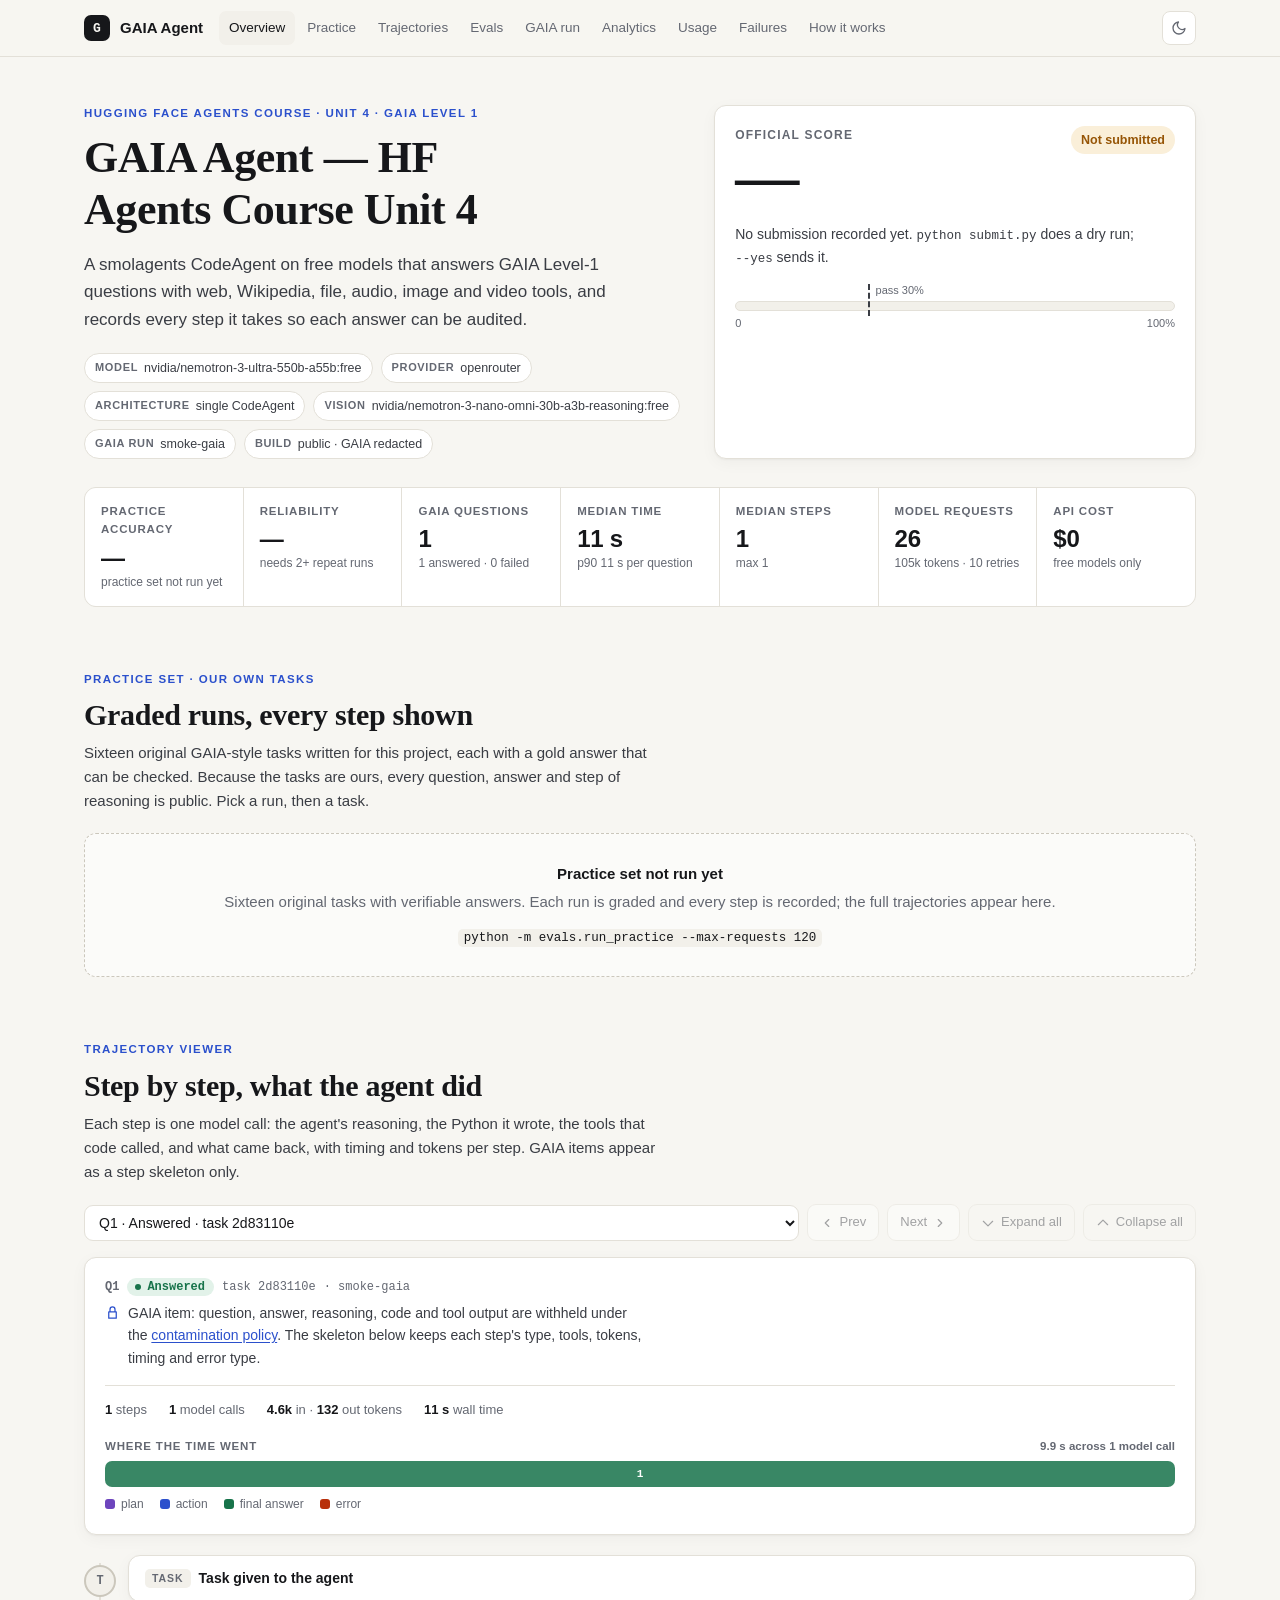
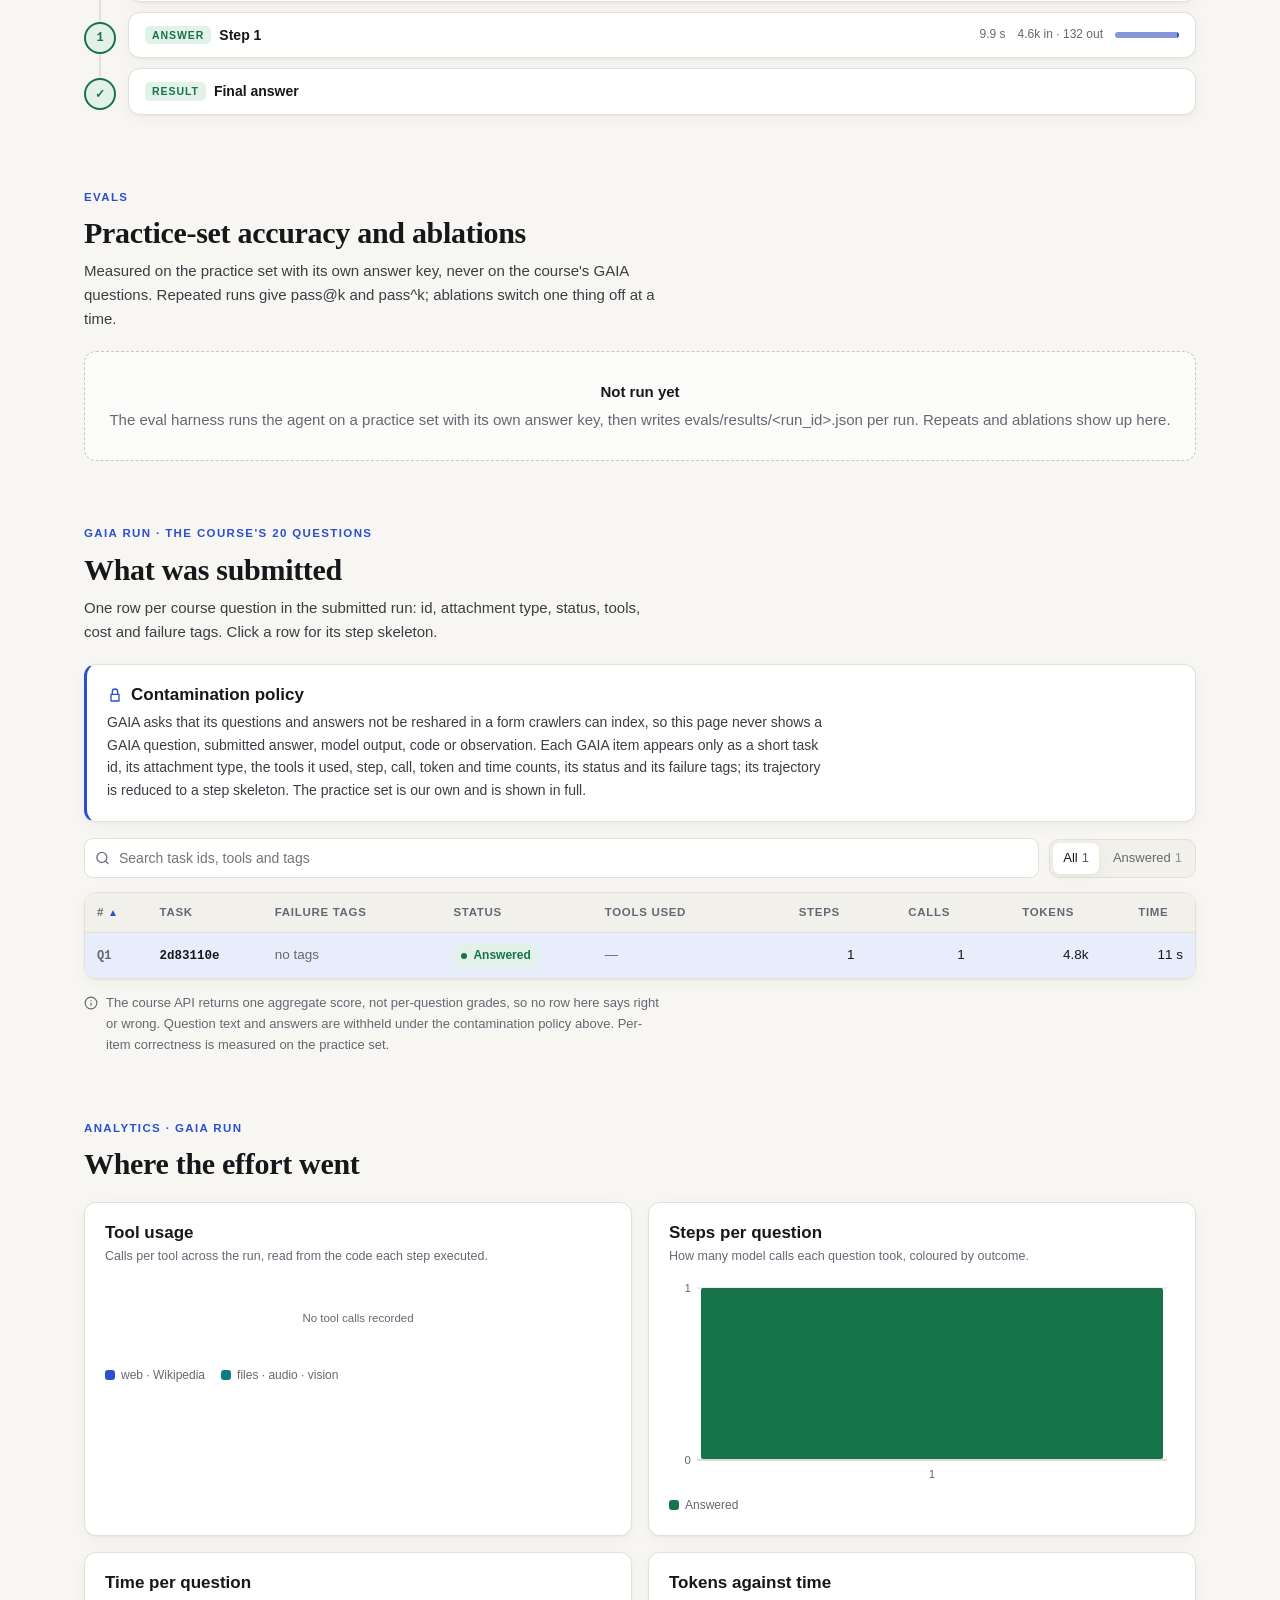
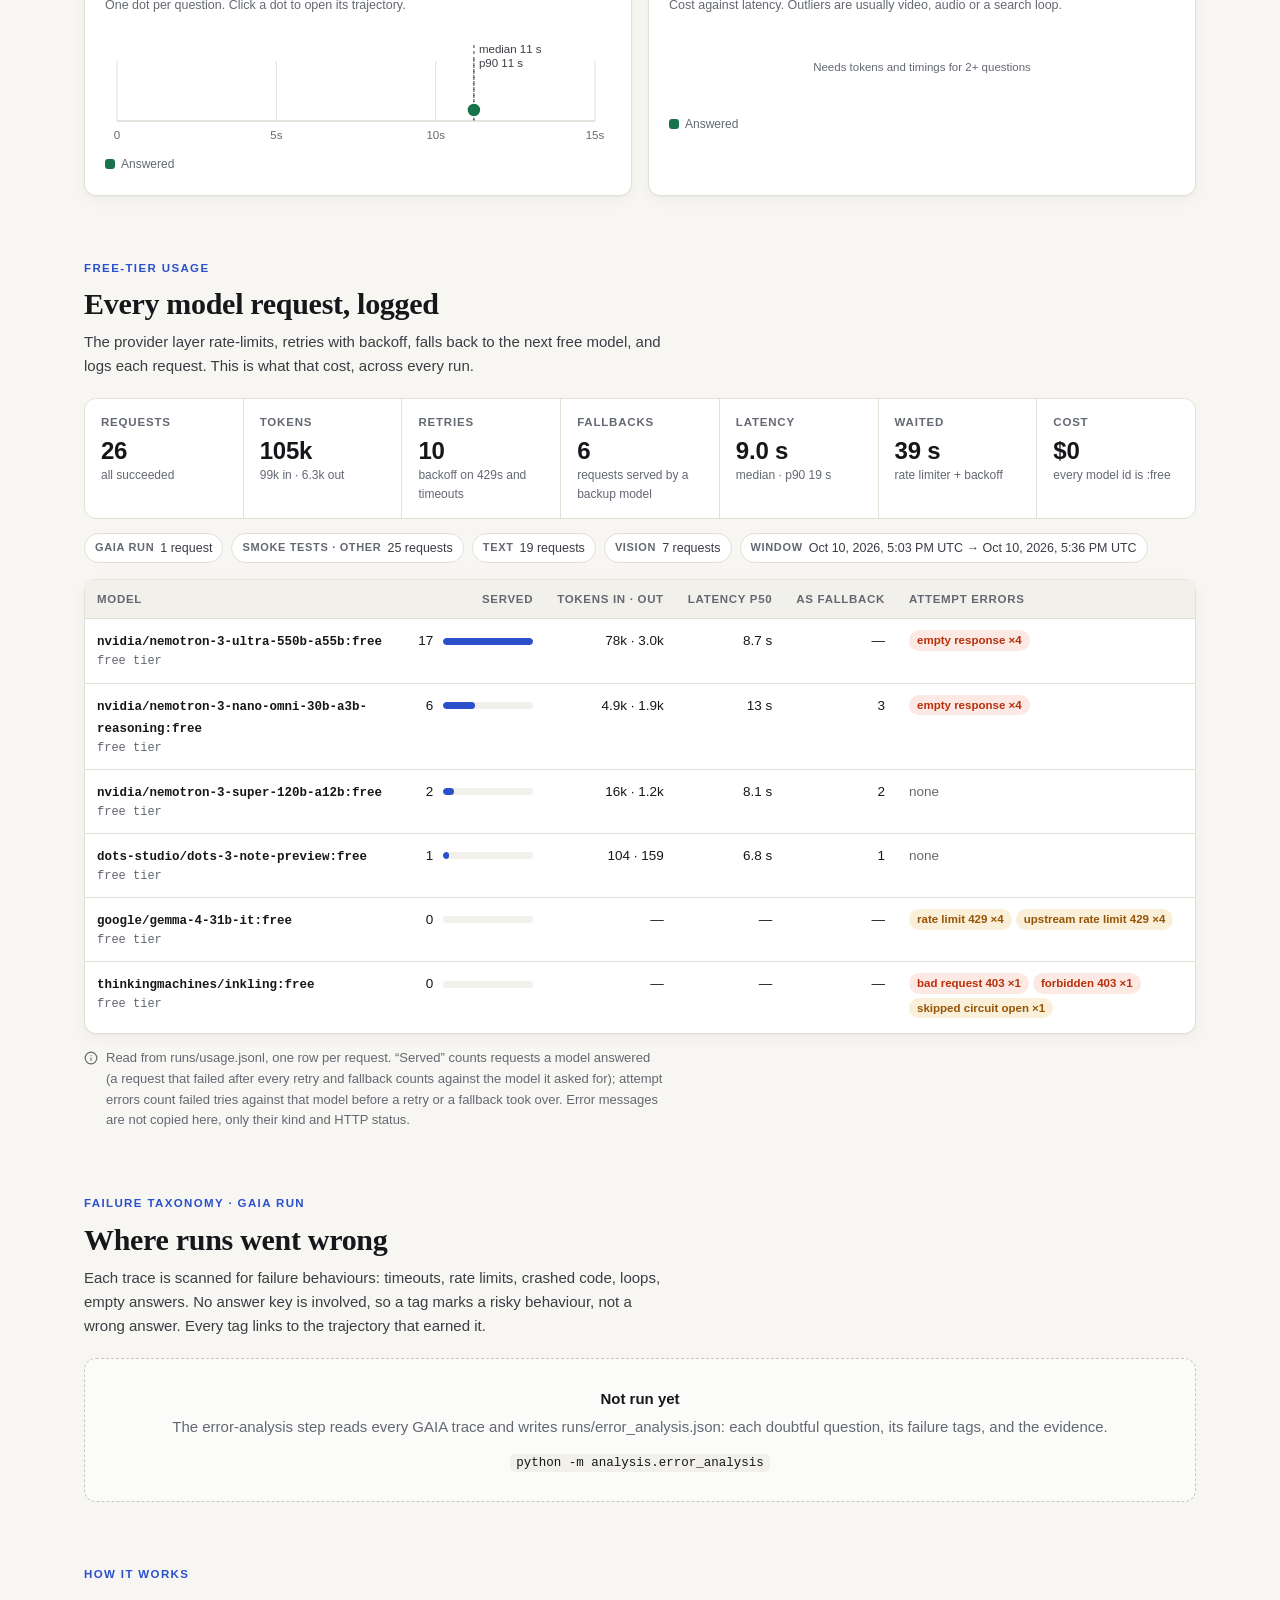
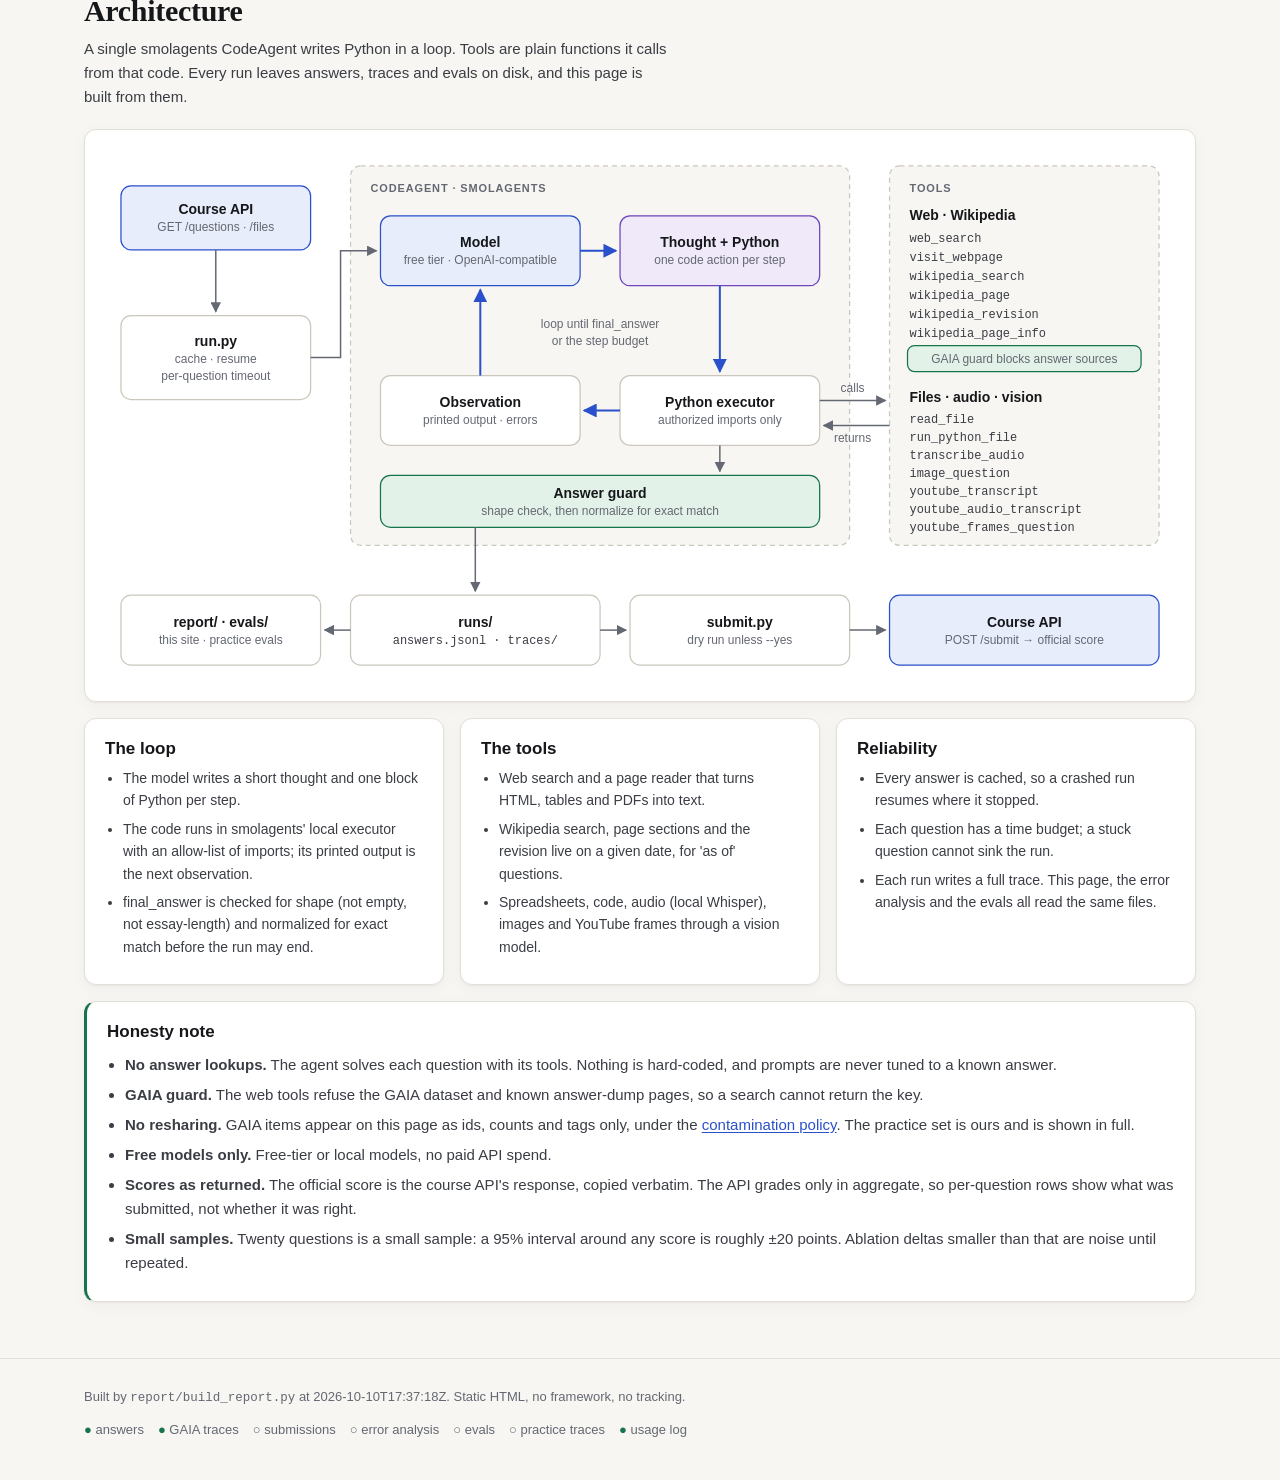
==== docs/index.html @ 0728da51 "GAIA agent for HF Agents Course Unit 4: smolagents CodeAgent, web/media tools, tracing, evals, provi" ====
<!doctype html>
<html lang="en">
<head>
<meta charset="utf-8">
<meta name="viewport" content="width=device-width, initial-scale=1">
<title>GAIA Agent — HF Agents Course Unit 4</title>
<meta name="description" content="A smolagents CodeAgent on free models that answers GAIA Level-1 questions with web, Wikipedia, file, audio, image and video tools, and records every step it takes so each answer can be audited.">
<meta property="og:title" content="GAIA Agent — HF Agents Course Unit 4">
<meta property="og:description" content="A smolagents CodeAgent on free models that answers GAIA Level-1 questions with web, Wikipedia, file, audio, image and video tools, and records every step it takes so each answer can be audited.">
<meta name="color-scheme" content="light dark">
<meta name="theme-color" content="#f7f6f2" media="(prefers-color-scheme: light)">
<meta name="theme-color" content="#0d0f12" media="(prefers-color-scheme: dark)">
<link rel="icon" href="data:image/svg+xml,%3Csvg xmlns='http://www.w3.org/2000/svg' viewBox='0 0 32 32'%3E%3Crect width='32' height='32' rx='8' fill='%2316171a'/%3E%3Ctext x='16' y='21.5' text-anchor='middle' font-family='monospace' font-weight='700' font-size='15' fill='%23f7f6f2'%3EG%3C/text%3E%3C/svg%3E">
<link rel="stylesheet" href="assets/style.css?v=1d299b7ada">
<script>
  /* Apply a remembered theme before first paint. Storage can be unavailable; that is fine. */
  try { var t = localStorage.getItem("gaia-theme"); if (t === "light" || t === "dark") document.documentElement.setAttribute("data-theme", t); } catch (e) {}
  if ("scrollRestoration" in history) history.scrollRestoration = "manual";
</script>
</head>
<body class="">
<a class="skip" href="#main">Skip to content</a>
<div class="fixture-banner" id="fixture-banner" hidden>
  <strong>FIXTURE DATA</strong> · an invented sample run used to develop this page. These are not results.
</div>
<div class="fixture-banner private-banner" id="private-banner" hidden>
  <strong>PRIVATE BUILD</strong> · contains GAIA question text and answers. For local use only; do not publish.
</div>

<header class="site-header">
  <div class="wrap">
    <a class="brand" href="#overview" aria-label="GAIA Agent — HF Agents Course Unit 4, top of page"><span class="brand-mark" aria-hidden="true">G</span><span class="brand-text">GAIA Agent</span></a>
    <nav class="nav" aria-label="Sections">
      <a href="#overview">Overview</a>
      <a href="#practice">Practice</a>
      <a href="#trajectory">Trajectories</a>
      <a href="#evals">Evals</a>
      <a href="#questions">GAIA run</a>
      <a href="#analytics">Analytics</a>
      <a href="#usage">Usage</a>
      <a href="#failures">Failures</a>
      <a href="#how">How it works</a>
    </nav>
    <button class="theme-btn" id="theme-btn" type="button" aria-label="Toggle colour theme" title="Toggle colour theme">
      <svg width="16" height="16" viewBox="0 0 24 24" fill="none" stroke="currentColor" stroke-width="2" aria-hidden="true"><path d="M21 12.8A9 9 0 1 1 11.2 3a7 7 0 0 0 9.8 9.8z"/></svg>
    </button>
  </div>
</header>

<main id="main">
  <section class="hero wrap" id="overview" aria-labelledby="h-overview">
    <div class="hero-grid">
      <div>
        <span class="eyebrow">Hugging Face Agents Course · Unit 4 · GAIA Level 1</span>
        <h1 id="h-overview">GAIA Agent — HF Agents Course Unit 4</h1>
        <p class="pitch">A smolagents CodeAgent on free models that answers GAIA Level-1 questions with web, Wikipedia, file, audio, image and video tools, and records every step it takes so each answer can be audited.</p>
        <div class="chips" id="meta-chips"></div>
      </div>
      <div class="card pad score" id="scorecard" aria-live="polite"></div>
    </div>
    <div class="kpis" id="kpis"></div>
  </section>

  <section class="block wrap" id="practice" aria-labelledby="h-practice">
    <div class="section-head">
      <div>
        <span class="eyebrow">Practice set · our own tasks</span>
        <h2 id="h-practice">Graded runs, every step shown</h2>
        <p class="lede">Sixteen original GAIA-style tasks written for this project, each with a gold answer that can be checked. Because the tasks are ours, every question, answer and step of reasoning is public. Pick a run, then a task.</p>
      </div>
    </div>
    <div id="practice-body"></div>
  </section>

  <section class="block wrap" id="trajectory" aria-labelledby="h-trajectory">
    <div class="section-head">
      <div>
        <span class="eyebrow">Trajectory viewer</span>
        <h2 id="h-trajectory">Step by step, what the agent did</h2>
        <p class="lede">Each step is one model call: the agent's reasoning, the Python it wrote, the tools that code called, and what came back, with timing and tokens per step. GAIA items appear as a step skeleton only.</p>
      </div>
    </div>
    <div id="viewer"></div>
  </section>

  <section class="block wrap" id="evals" aria-labelledby="h-evals">
    <div class="section-head">
      <div>
        <span class="eyebrow">Evals</span>
        <h2 id="h-evals">Practice-set accuracy and ablations</h2>
        <p class="lede">Measured on the practice set with its own answer key, never on the course's GAIA questions. Repeated runs give pass@k and pass^k; ablations switch one thing off at a time.</p>
      </div>
    </div>
    <div id="evals-body"></div>
  </section>

  <section class="block wrap" id="questions" aria-labelledby="h-questions">
    <div class="section-head">
      <div>
        <span class="eyebrow">GAIA run · the course's 20 questions</span>
        <h2 id="h-questions">What was submitted</h2>
        <p class="lede" id="questions-lede">One row per course question in the submitted run.</p>
      </div>
    </div>
    <div class="card pad policy" id="policy"></div>
    <div id="scoreboard"></div>
  </section>

  <section class="block wrap" id="analytics" aria-labelledby="h-analytics">
    <div class="section-head">
      <div>
        <span class="eyebrow">Analytics · GAIA run</span>
        <h2 id="h-analytics">Where the effort went</h2>
      </div>
    </div>
    <div id="charts"></div>
  </section>

  <section class="block wrap" id="usage" aria-labelledby="h-usage">
    <div class="section-head">
      <div>
        <span class="eyebrow">Free-tier usage</span>
        <h2 id="h-usage">Every model request, logged</h2>
        <p class="lede">The provider layer rate-limits, retries with backoff, falls back to the next free model, and logs each request. This is what that cost, across every run.</p>
      </div>
    </div>
    <div id="usage-body"></div>
  </section>

  <section class="block wrap" id="failures" aria-labelledby="h-failures">
    <div class="section-head">
      <div>
        <span class="eyebrow">Failure taxonomy · GAIA run</span>
        <h2 id="h-failures">Where runs went wrong</h2>
        <p class="lede">Each trace is scanned for failure behaviours: timeouts, rate limits, crashed code, loops, empty answers. No answer key is involved, so a tag marks a risky behaviour, not a wrong answer. Every tag links to the trajectory that earned it.</p>
      </div>
    </div>
    <div id="taxonomy"></div>
  </section>

  <section class="block wrap" id="how" aria-labelledby="h-how">
    <div class="section-head">
      <div>
        <span class="eyebrow">How it works</span>
        <h2 id="h-how">Architecture</h2>
        <p class="lede">A single smolagents CodeAgent writes Python in a loop. Tools are plain functions it calls from that code. Every run leaves answers, traces and evals on disk, and this page is built from them.</p>
      </div>
    </div>
    <div class="card diagram" id="diagram"></div>
    <div class="pillars" id="pillars"></div>
    <div class="card pad honesty" id="honesty">
      <h3>Honesty note</h3>
      <ul>
        <li><b>No answer lookups.</b> The agent solves each question with its tools. Nothing is hard-coded, and prompts are never tuned to a known answer.</li>
        <li><b>GAIA guard.</b> The web tools refuse the GAIA dataset and known answer-dump pages, so a search cannot return the key.</li>
        <li><b>No resharing.</b> GAIA items appear on this page as ids, counts and tags only, under the <a href="#policy">contamination policy</a>. The practice set is ours and is shown in full.</li>
        <li><b>Free models only.</b> Free-tier or local models, no paid API spend.</li>
        <li><b>Scores as returned.</b> The official score is the course API's response, copied verbatim. The API grades only in aggregate, so per-question rows show what was submitted, not whether it was right.</li>
        <li><b>Small samples.</b> Twenty questions is a small sample: a 95% interval around any score is roughly ±20 points. Ablation deltas smaller than that are noise until repeated.</li>
      </ul>
    </div>
  </section>
</main>

<footer>
  <div class="wrap">
    <div>Built by <code>report/build_report.py</code> at <span class="num">2026-10-10T17:37:18Z</span>. Static HTML, no framework, no tracking.</div>
    <div class="srcs" id="sources"></div>
  </div>
</footer>

<div class="tip" id="tip" role="tooltip"></div>
<script type="application/json" id="report-data">{"meta":{"project":"GAIA Agent — HF Agents Course Unit 4","pitch":"A smolagents CodeAgent on free models that answers GAIA Level-1 questions with web, Wikipedia, file, audio, image and video tools, and records every step it takes so each answer can be audited.","generated_at":"2026-10-10T17:37:18Z","fixture":false,"public":true,"policy":"GAIA asks that its questions and answers not be reshared in a form crawlers can index, so this page never shows a GAIA question, submitted answer, model output, code or observation. Each GAIA item appears only as a short task id, its attachment type, the tools it used, step, call, token and time counts, its status and its failure tags; its trajectory is reduced to a step skeleton. The practice set is our own and is shown in full.","run_id":"smoke-gaia","model":"nvidia/nemotron-3-ultra-550b-a55b:free","provider":"openrouter","arch":"single","vision_model":"nvidia/nemotron-3-nano-omni-30b-a3b-reasoning:free","verify":null,"known_tools":["web_search","visit_webpage","wikipedia_search","wikipedia_page","wikipedia_revision","wikipedia_page_info","read_file","run_python_file","transcribe_audio","image_question","youtube_transcript","youtube_audio_transcript","youtube_frames_question"],"sources":{"answers":true,"traces":true,"submissions":false,"error_analysis":false,"evals":false,"practice_traces":false,"usage":true}},"submission":{"latest":null,"history":[],"pass_mark":30.0},"questions":[{"n":1,"task_id":"2d83110e","attachment":null,"status":"answered","error_type":null,"steps":1,"model_calls":1,"seconds":11.2,"input_tokens":4639,"output_tokens":132,"tokens":4771,"tools":{},"tags":[],"has_trace":true,"run_id":"smoke-gaia"}],"traces":{"2d83110e":{"task_id":"2d83110e","redacted":true,"run_id":"smoke-gaia","model":"nvidia/nemotron-3-ultra-550b-a55b:free","provider":"openrouter","arch":"single","started_at":"2026-10-10T17:34:20+00:00","seconds":11.2,"attachment":null,"error_type":null,"agents":["agent"],"steps":[{"index":0,"step_number":null,"type":"task","agent":"agent","is_final_answer":false,"tools":[],"error":false,"error_type":null,"images":null,"input_tokens":0,"output_tokens":0,"tokens_known":false,"duration_s":null,"sub_agents":[]},{"index":1,"step_number":1,"type":"action","agent":"agent","is_final_answer":true,"tools":[],"error":false,"error_type":null,"images":null,"input_tokens":4639,"output_tokens":132,"tokens_known":true,"duration_s":9.865,"sub_agents":[]},{"index":2,"step_number":null,"type":"final","agent":"agent","is_final_answer":false,"tools":[],"error":false,"error_type":null,"images":null,"input_tokens":0,"output_tokens":0,"tokens_known":false,"duration_s":null,"sub_agents":[]}],"totals":{"steps":1,"planning_steps":0,"input_tokens":4639,"output_tokens":132,"model_calls":1,"tool_calls_by_name":{},"step_errors":0,"sub_agent_calls":0,"token_usage_complete":true}}},"analytics":{"tool_usage":[],"status":{"answered":1,"error":0,"timeout":0,"empty":0},"seconds":{"median":11.2,"p90":11.2,"total":11.2},"steps":{"median":1.0,"max":1},"tokens":{"total":4771,"median":4771.0},"tool_calls_total":0},"errors":null,"evals":null,"practice":null,"usage":{"totals":{"requests":26,"ok":26,"failed":0,"input_tokens":98566,"output_tokens":6321,"retries":10,"fallback_served":6,"waited_s":39.1,"latency_median":9.0055,"latency_p90":19.073},"models":[{"requests":17,"ok":17,"failed":0,"input_tokens":77526,"output_tokens":3031,"retries":0,"fallback_served":0,"waited_s":0.1,"latency_median":8.7,"latency_p90":21.268,"model":"nvidia/nemotron-3-ultra-550b-a55b:free","free":true,"attempt_errors":{"empty_response":4}},{"requests":6,"ok":6,"failed":0,"input_tokens":4929,"output_tokens":1895,"retries":7,"fallback_served":3,"waited_s":31.6,"latency_median":13.4465,"latency_p90":17.8875,"model":"nvidia/nemotron-3-nano-omni-30b-a3b-reasoning:free","free":true,"attempt_errors":{"empty_response":4}},{"requests":2,"ok":2,"failed":0,"input_tokens":16007,"output_tokens":1236,"retries":2,"fallback_served":2,"waited_s":4.7,"latency_median":8.124,"latency_p90":9.3672,"model":"nvidia/nemotron-3-super-120b-a12b:free","free":true,"attempt_errors":{}},{"requests":1,"ok":1,"failed":0,"input_tokens":104,"output_tokens":159,"retries":1,"fallback_served":1,"waited_s":2.8,"latency_median":6.834,"latency_p90":6.834,"model":"dots-studio/dots-3-note-preview:free","free":true,"attempt_errors":{}},{"requests":0,"ok":0,"failed":0,"input_tokens":0,"output_tokens":0,"retries":0,"fallback_served":0,"waited_s":0.0,"latency_median":null,"latency_p90":null,"model":"google/gemma-4-31b-it:free","free":true,"attempt_errors":{"rate_limit 429":4,"upstream_rate_limit 429":4}},{"requests":0,"ok":0,"failed":0,"input_tokens":0,"output_tokens":0,"retries":0,"fallback_served":0,"waited_s":0.0,"latency_median":null,"latency_p90":null,"model":"thinkingmachines/inkling:free","free":true,"attempt_errors":{"bad_request 403":1,"forbidden 403":1,"skipped_circuit_open":1}}],"scopes":{"other":{"requests":25,"ok":25,"failed":0,"input_tokens":93927,"output_tokens":6189,"retries":10,"fallback_served":6,"waited_s":39.1,"latency_median":8.955,"latency_p90":19.2768},"gaia":{"requests":1,"ok":1,"failed":0,"input_tokens":4639,"output_tokens":132,"retries":0,"fallback_served":0,"waited_s":0.0,"latency_median":9.862,"latency_p90":9.862}},"kinds":{"text":19,"vision":7},"days":{"2026-10-10":26},"first":"2026-10-10T17:03:17+00:00","last":"2026-10-10T17:36:28+00:00","all_free":true,"non_free_models":[]}}</script>
<script src="assets/app.js?v=c86dbfdec6" defer></script>
</body>
</html>
---- docs/assets/style.css ----
/* GAIA Agent results site. Vanilla CSS, no framework. Tokens first, then layout, then components. */

:root {
  color-scheme: light;
  --bg: #f7f6f2;
  --surface: #ffffff;
  --surface-2: #f2f0ea;
  --code-bg: #f5f4ef;
  --ink: #16171a;
  --ink-2: #3a3d44;
  --muted: #646872;
  --line: #e3e0d8;
  --line-strong: #cbc7bc;
  --accent: #2b50cc;
  --accent-ink: #ffffff;
  --accent-soft: #e8edfc;
  --ok: #17734a;
  --ok-soft: #e2f2e9;
  --err: #b8300b;
  --err-soft: #fce9e3;
  --warn: #965506;
  --warn-soft: #faefd9;
  --plan: #6d45bd;
  --plan-soft: #efe9fa;
  --media: #0f7c86;
  --media-soft: #e0f2f3;
  --tok-kw: #6d45bd;
  --tok-str: #17734a;
  --tok-num: #965506;
  --tok-com: #7a7e86;
  --shadow: 0 1px 2px rgba(20, 20, 20, .04), 0 4px 16px rgba(20, 20, 20, .04);
  --radius: 12px;
  --radius-sm: 8px;
  --sans: -apple-system, BlinkMacSystemFont, "Segoe UI", "Helvetica Neue", Arial, sans-serif;
  --serif: "Iowan Old Style", Charter, "Bitstream Charter", "Palatino Linotype", Georgia, serif;
  --mono: ui-monospace, "SF Mono", SFMono-Regular, Menlo, Consolas, "Liberation Mono", monospace;
}

@media (prefers-color-scheme: dark) {
  :root:not([data-theme="light"]) {
    color-scheme: dark;
    --bg: #0d0f12;
    --surface: #14171c;
    --surface-2: #1a1e24;
    --code-bg: #101317;
    --ink: #e9ebee;
    --ink-2: #c4c8cf;
    --muted: #949ba6;
    --line: #252a32;
    --line-strong: #353c47;
    --accent: #8aa6ff;
    --accent-ink: #0d0f12;
    --accent-soft: #1b2440;
    --ok: #5fcf98;
    --ok-soft: #11281d;
    --err: #ff8a6b;
    --err-soft: #361a12;
    --warn: #f2b860;
    --warn-soft: #30240f;
    --plan: #bba3ff;
    --plan-soft: #241c3a;
    --media: #5cc9d2;
    --media-soft: #0f2a2d;
    --tok-kw: #c5a8ff;
    --tok-str: #7fdcae;
    --tok-num: #f2b860;
    --tok-com: #7d8490;
    --shadow: 0 1px 2px rgba(0, 0, 0, .3), 0 6px 20px rgba(0, 0, 0, .25);
  }
}

:root[data-theme="dark"] {
  color-scheme: dark;
  --bg: #0d0f12;
  --surface: #14171c;
  --surface-2: #1a1e24;
  --code-bg: #101317;
  --ink: #e9ebee;
  --ink-2: #c4c8cf;
  --muted: #949ba6;
  --line: #252a32;
  --line-strong: #353c47;
  --accent: #8aa6ff;
  --accent-ink: #0d0f12;
  --accent-soft: #1b2440;
  --ok: #5fcf98;
  --ok-soft: #11281d;
  --err: #ff8a6b;
  --err-soft: #361a12;
  --warn: #f2b860;
  --warn-soft: #30240f;
  --plan: #bba3ff;
  --plan-soft: #241c3a;
  --media: #5cc9d2;
  --media-soft: #0f2a2d;
  --tok-kw: #c5a8ff;
  --tok-str: #7fdcae;
  --tok-num: #f2b860;
  --tok-com: #7d8490;
  --shadow: 0 1px 2px rgba(0, 0, 0, .3), 0 6px 20px rgba(0, 0, 0, .25);
}

/* ------------------------------------------------------------------ base */

*, *::before, *::after { box-sizing: border-box; }
html { -webkit-text-size-adjust: 100%; scroll-behavior: smooth; scroll-padding-top: 72px; }
@media (prefers-reduced-motion: reduce) { html { scroll-behavior: auto; } * { transition: none !important; animation: none !important; } }
body {
  margin: 0;
  background: var(--bg);
  color: var(--ink);
  font: 15px/1.6 var(--sans);
  font-feature-settings: "kern", "liga";
  overflow-x: hidden;
}
h1, h2, h3 { font-family: var(--serif); font-weight: 600; letter-spacing: -.01em; line-height: 1.2; margin: 0; }
h1 { font-size: clamp(28px, 4.4vw, 44px); }
h2 { font-size: clamp(22px, 3vw, 30px); }
h3 { font-size: 17px; font-family: var(--sans); font-weight: 650; letter-spacing: 0; }
p { margin: 0; }
a { color: var(--accent); text-underline-offset: 2px; }
code, pre, .mono { font-family: var(--mono); font-size: 12.5px; }
button { font: inherit; color: inherit; }
:focus-visible { outline: 2px solid var(--accent); outline-offset: 2px; border-radius: 4px; }
.num { font-variant-numeric: tabular-nums; }
.muted { color: var(--muted); }
.sr-only { position: absolute; width: 1px; height: 1px; overflow: hidden; clip: rect(0 0 0 0); white-space: nowrap; }
.skip { position: absolute; left: -999px; top: 8px; background: var(--surface); padding: 8px 12px; border-radius: 8px; z-index: 50; }
.skip:focus { left: 8px; }

.wrap { max-width: 1160px; margin: 0 auto; padding: 0 24px; }
@media (max-width: 640px) { .wrap { padding: 0 16px; } }

/* ------------------------------------------------------------------ fixture banner + header */

.fixture-banner {
  background: repeating-linear-gradient(-45deg, var(--warn-soft) 0 12px, var(--surface) 12px 24px);
  border-bottom: 1px solid var(--warn);
  color: var(--ink);
  font-size: 13px;
  text-align: center;
  padding: 8px 16px;
}
.fixture-banner strong { color: var(--warn); letter-spacing: .04em; }

.site-header {
  position: sticky; top: 0; z-index: 20;
  background: color-mix(in srgb, var(--bg) 86%, transparent);
  backdrop-filter: saturate(1.4) blur(10px);
  -webkit-backdrop-filter: saturate(1.4) blur(10px);
  border-bottom: 1px solid var(--line);
}
.site-header .wrap { display: flex; align-items: center; gap: 16px; height: 56px; }
.brand { display: flex; align-items: center; gap: 10px; text-decoration: none; color: var(--ink); font-weight: 650; white-space: nowrap; flex: none; }
.brand-mark { width: 26px; height: 26px; border-radius: 7px; background: var(--ink); color: var(--bg); display: grid; place-items: center; font: 700 13px/1 var(--mono); }
.nav { display: flex; gap: 2px; overflow-x: auto; scrollbar-width: none; flex: 1; min-width: 0; mask-image: linear-gradient(90deg, #000 85%, transparent); -webkit-mask-image: linear-gradient(90deg, #000 85%, transparent); }
.nav::-webkit-scrollbar { display: none; }
.nav a { color: var(--muted); text-decoration: none; padding: 6px 10px; border-radius: 7px; font-size: 13.5px; white-space: nowrap; }
.nav a:hover { color: var(--ink); background: var(--surface-2); }
.nav a.active { color: var(--ink); background: var(--surface-2); }
.theme-btn { flex: none; border: 1px solid var(--line); background: var(--surface); border-radius: 8px; width: 34px; height: 34px; display: grid; place-items: center; cursor: pointer; color: var(--muted); }
.theme-btn:hover { color: var(--ink); }
@media (max-width: 640px) { .brand-text { display: none; } }

/* ------------------------------------------------------------------ sections */

main { padding-bottom: 48px; }
section.block { padding-top: 56px; padding-bottom: 8px; }
.section-head { display: flex; flex-wrap: wrap; align-items: baseline; justify-content: space-between; gap: 8px 24px; margin-bottom: 20px; }
.eyebrow { font: 600 11.5px/1.45 var(--sans); letter-spacing: .12em; text-transform: uppercase; color: var(--accent); margin-bottom: 10px; display: block; }
.lede { color: var(--ink-2); max-width: 70ch; margin-top: 8px; }
.card { background: var(--surface); border: 1px solid var(--line); border-radius: var(--radius); box-shadow: var(--shadow); }
.pad { padding: 20px; }
@media (max-width: 640px) { .pad { padding: 16px; } section.block { padding-top: 40px; } }

.empty {
  border: 1px dashed var(--line-strong); border-radius: var(--radius); padding: 28px 24px; text-align: center; color: var(--muted);
  background: color-mix(in srgb, var(--surface) 55%, transparent);
}
.empty strong { display: block; color: var(--ink); font-size: 15px; margin-bottom: 4px; }
.empty code { background: var(--surface-2); padding: 2px 6px; border-radius: 5px; color: var(--ink); overflow-wrap: anywhere; }

.note { font-size: 13px; color: var(--muted); display: flex; gap: 8px; align-items: flex-start; margin-top: 14px; max-width: 80ch; }
.note svg { flex: none; margin-top: 3px; }

/* ------------------------------------------------------------------ hero */

.hero { padding-top: 48px; padding-bottom: 8px; }
.hero-grid { display: grid; grid-template-columns: minmax(0, 1.25fr) minmax(0, 1fr); gap: 28px; align-items: stretch; }
@media (max-width: 880px) { .hero-grid { grid-template-columns: 1fr; } }
.hero h1 { max-width: 18ch; }
.hero .pitch { font-size: 17px; color: var(--ink-2); margin-top: 14px; max-width: 58ch; }
.chips { display: flex; flex-wrap: wrap; gap: 8px; margin-top: 20px; }
.chip { display: inline-flex; align-items: center; gap: 6px; border: 1px solid var(--line); background: var(--surface); padding: 4px 10px; border-radius: 999px; font-size: 12.5px; color: var(--ink-2); max-width: 100%; }
.chip b { font-weight: 600; color: var(--muted); font-size: 11px; text-transform: uppercase; letter-spacing: .06em; }
.chip span { overflow-wrap: anywhere; }

.score { display: flex; flex-direction: column; gap: 14px; }
.score-top { display: flex; justify-content: space-between; align-items: flex-start; gap: 12px; }
.score-label { font-size: 12px; text-transform: uppercase; letter-spacing: .1em; color: var(--muted); font-weight: 600; }
.score-big { font: 600 64px/1 var(--serif); letter-spacing: -.03em; font-variant-numeric: tabular-nums; }
.score-big small { font-size: 28px; color: var(--muted); margin-left: 2px; }
.score-sub { color: var(--ink-2); font-size: 14px; }
.score-sub code { white-space: nowrap; }
.gauge { position: relative; height: 10px; border-radius: 99px; background: var(--surface-2); border: 1px solid var(--line); margin-top: 18px; }
.gauge-fill { position: absolute; inset: 0 auto 0 0; border-radius: 99px; background: var(--accent); }
.gauge-mark { position: absolute; top: -18px; bottom: -6px; width: 0; border-left: 2px dashed var(--ink-2); }
.gauge-mark span { position: absolute; top: -2px; left: 6px; font-size: 11px; color: var(--muted); white-space: nowrap; }
.gauge-scale { display: flex; justify-content: space-between; font-size: 11px; color: var(--muted); margin-top: 4px; }
.verdict { display: inline-flex; align-items: center; gap: 6px; font-size: 12.5px; font-weight: 600; padding: 4px 10px; border-radius: 999px; white-space: nowrap; }
.verdict.pass { background: var(--ok-soft); color: var(--ok); }
.verdict.fail { background: var(--warn-soft); color: var(--warn); }
.score-meta { display: grid; grid-template-columns: repeat(2, minmax(0, 1fr)); gap: 8px 16px; font-size: 13px; border-top: 1px solid var(--line); padding-top: 14px; }
.score-meta dt { color: var(--muted); font-size: 11.5px; text-transform: uppercase; letter-spacing: .06em; }
.score-meta dd { margin: 0; overflow-wrap: anywhere; }
.history { display: flex; gap: 6px; flex-wrap: wrap; align-items: center; font-size: 12.5px; color: var(--muted); }
.history .h-pt { font-variant-numeric: tabular-nums; color: var(--ink-2); }

.kpis { display: grid; grid-template-columns: repeat(auto-fit, minmax(132px, 1fr)); gap: 1px; background: var(--line); border: 1px solid var(--line); border-radius: var(--radius); overflow: hidden; margin-top: 28px; }
.kpi { background: var(--surface); padding: 14px 16px; }
.kpi .k { font-size: 11.5px; color: var(--muted); text-transform: uppercase; letter-spacing: .07em; font-weight: 600; }
.kpi .v { font: 600 24px/1.25 var(--sans); font-variant-numeric: tabular-nums; margin-top: 4px; letter-spacing: -.01em; }
.kpi .s { font-size: 12px; color: var(--muted); }

/* ------------------------------------------------------------------ status pills + tool chips */

.pill { display: inline-flex; align-items: center; gap: 6px; padding: 2px 9px 2px 8px; border-radius: 999px; font-size: 12px; font-weight: 600; white-space: nowrap; }
.pill::before { content: ""; width: 6px; height: 6px; border-radius: 50%; background: currentColor; }
.pill.answered { background: var(--ok-soft); color: var(--ok); }
.pill.error { background: var(--err-soft); color: var(--err); }
.pill.timeout { background: var(--warn-soft); color: var(--warn); }
.pill.empty { background: var(--surface-2); color: var(--muted); }

.tool { display: inline-block; font: 500 11.5px/1.5 var(--mono); padding: 1px 7px; border-radius: 6px; background: var(--accent-soft); color: var(--accent); white-space: nowrap; }
.tool.media { background: var(--media-soft); color: var(--media); }
.tool.other { background: var(--surface-2); color: var(--ink-2); }
.tool .x { opacity: .7; margin-left: 3px; }
.tools { display: flex; flex-wrap: wrap; gap: 4px; }

/* ------------------------------------------------------------------ scoreboard */

.controls { display: flex; flex-wrap: wrap; gap: 10px; align-items: center; margin-bottom: 14px; }
.search { flex: 1 1 220px; min-width: 0; position: relative; }
.search input { width: 100%; border: 1px solid var(--line); background: var(--surface); color: var(--ink); border-radius: 9px; padding: 8px 12px 8px 34px; font: inherit; font-size: 14px; }
.search svg { position: absolute; left: 11px; top: 50%; transform: translateY(-50%); color: var(--muted); }
.seg { display: inline-flex; flex-wrap: wrap; gap: 4px; background: var(--surface-2); padding: 3px; border-radius: 10px; border: 1px solid var(--line); }
.seg button { border: 0; background: transparent; padding: 5px 10px; border-radius: 7px; font-size: 13px; cursor: pointer; color: var(--muted); }
.seg button[aria-pressed="true"] { background: var(--surface); color: var(--ink); box-shadow: var(--shadow); }
.seg .c { font-variant-numeric: tabular-nums; opacity: .7; margin-left: 4px; }

.table-wrap { overflow: hidden; }
table.sb { width: 100%; border-collapse: collapse; font-size: 13.5px; }
table.sb th { text-align: left; font-weight: 600; font-size: 11.5px; color: var(--muted); text-transform: uppercase; letter-spacing: .06em; padding: 0; border-bottom: 1px solid var(--line); background: var(--surface-2); }
table.sb th button { all: unset; cursor: pointer; display: flex; align-items: center; gap: 4px; padding: 10px 12px; width: 100%; box-sizing: border-box; }
table.sb th button:focus-visible { outline: 2px solid var(--accent); outline-offset: -2px; }
table.sb th .arrow { opacity: 0; font-size: 10px; }
table.sb th[aria-sort] .arrow { opacity: 1; color: var(--accent); }
table.sb th.r button { justify-content: flex-end; }
table.sb td { padding: 11px 12px; border-bottom: 1px solid var(--line); vertical-align: top; }
table.sb tr:last-child td { border-bottom: 0; }
table.sb tbody tr { cursor: pointer; transition: background .12s; }
table.sb tbody tr:hover { background: color-mix(in srgb, var(--accent-soft) 45%, transparent); }
table.sb tbody tr.sel { background: var(--accent-soft); }
table.sb td.r { text-align: right; font-variant-numeric: tabular-nums; white-space: nowrap; }
.qn { font: 600 12px var(--mono); color: var(--muted); white-space: nowrap; }
.qbtn { all: unset; cursor: pointer; color: var(--ink); display: -webkit-box; -webkit-line-clamp: 2; -webkit-box-orient: vertical; overflow: hidden; }
.qbtn:hover { color: var(--accent); }
.qbtn:focus-visible { outline: 2px solid var(--accent); outline-offset: 2px; border-radius: 3px; }
.ans { font: 500 12.5px/1.45 var(--mono); background: var(--code-bg); border: 1px solid var(--line); border-radius: 6px; padding: 2px 7px; display: inline-block; max-width: 22ch; overflow-wrap: anywhere; }
.ans.none { color: var(--muted); font-style: italic; background: transparent; border-style: dashed; }
.file-ico { color: var(--muted); margin-left: 4px; vertical-align: -2px; }
.col-q { width: 42%; }

@media (max-width: 760px) {
  table.sb thead { display: none; }
  table.sb, table.sb tbody, table.sb tr, table.sb td { display: block; width: 100%; }
  table.sb tr { display: grid; grid-template-columns: auto 1fr auto; gap: 6px 10px; padding: 14px 16px; border-bottom: 1px solid var(--line); }
  table.sb tr:last-child { border-bottom: 0; }
  table.sb td { padding: 0; border: 0; }
  table.sb td.c-n { grid-column: 1; grid-row: 1; }
  table.sb td.c-q { grid-column: 2 / 4; grid-row: 1; }
  table.sb td.c-a { grid-column: 1 / 3; grid-row: 2; }
  table.sb td.c-s { grid-column: 3; grid-row: 2; text-align: right; }
  table.sb td.c-t { grid-column: 1 / 4; grid-row: 3; }
  table.sb td.c-m { grid-column: 1 / 4; grid-row: 4; text-align: left; display: flex; gap: 14px; color: var(--muted); font-size: 12.5px; }
  table.sb td.r:not(.c-m) { display: none; }
  .ans { max-width: 100%; }
}
@media (min-width: 761px) { table.sb td.c-m { display: none; } }

/* ------------------------------------------------------------------ trajectory viewer */

.viewer-bar { display: flex; flex-wrap: wrap; gap: 8px; align-items: center; margin-bottom: 16px; }
.viewer-bar select { flex: 1 1 260px; min-width: 0; border: 1px solid var(--line); background: var(--surface); color: var(--ink); border-radius: 9px; padding: 8px 10px; font: inherit; font-size: 14px; }
.btn { border: 1px solid var(--line); background: var(--surface); border-radius: 9px; padding: 7px 12px; font-size: 13px; cursor: pointer; color: var(--ink-2); display: inline-flex; align-items: center; gap: 6px; white-space: nowrap; }
.btn:hover:not(:disabled) { border-color: var(--line-strong); color: var(--ink); }
.btn:disabled { opacity: .45; cursor: default; }
.btn.ghost { background: transparent; }

.tr-head { display: grid; grid-template-columns: minmax(0, 1fr) auto; gap: 16px 24px; }
@media (max-width: 760px) { .tr-head { grid-template-columns: 1fr; } }
.tr-q { font: 500 17px/1.5 var(--serif); color: var(--ink); overflow-wrap: anywhere; }
.tr-id { font: 12px var(--mono); color: var(--muted); margin-bottom: 6px; display: flex; flex-wrap: wrap; gap: 8px; align-items: center; }
.tr-answer { display: flex; flex-direction: column; gap: 6px; align-items: flex-start; min-width: 0; }
.tr-answer .lbl { font-size: 11.5px; color: var(--muted); text-transform: uppercase; letter-spacing: .07em; font-weight: 600; }
.tr-answer .val { font: 600 20px/1.3 var(--mono); background: var(--code-bg); border: 1px solid var(--line); padding: 6px 12px; border-radius: 8px; overflow-wrap: anywhere; max-width: 100%; }
.tr-answer .val.none { color: var(--muted); font-style: italic; font-weight: 500; font-size: 15px; }
.tr-stats { display: flex; flex-wrap: wrap; gap: 6px 22px; margin-top: 16px; padding-top: 14px; border-top: 1px solid var(--line); font-size: 13px; color: var(--muted); }
.tr-stats b { color: var(--ink); font-weight: 600; font-variant-numeric: tabular-nums; }
.callout { border-radius: 9px; padding: 10px 12px; font: 12.5px/1.55 var(--mono); white-space: pre-wrap; overflow-wrap: anywhere; }
.callout.err { background: var(--err-soft); color: var(--err); border: 1px solid color-mix(in srgb, var(--err) 30%, transparent); }

.waterfall { margin-top: 16px; }
.wf-label { display: flex; justify-content: space-between; font-size: 11.5px; color: var(--muted); margin-bottom: 6px; text-transform: uppercase; letter-spacing: .07em; font-weight: 600; }
.wf-bar { display: flex; height: 26px; gap: 2px; border-radius: 7px; overflow: hidden; }
.wf-seg { min-width: 4px; border: 0; padding: 0; cursor: pointer; background: var(--accent); opacity: .85; position: relative; color: var(--accent-ink); font: 600 11px var(--mono); overflow: hidden; }
.wf-seg:hover, .wf-seg:focus-visible { opacity: 1; }
.wf-seg.planning { background: var(--plan); }
.wf-seg.final { background: var(--ok); }
.wf-seg.err { background: var(--err); }
.wf-seg span { position: absolute; inset: 0; display: grid; place-items: center; }
.legend { display: flex; flex-wrap: wrap; gap: 6px 16px; font-size: 12px; color: var(--muted); margin-top: 8px; }
.legend i { display: inline-block; width: 10px; height: 10px; border-radius: 3px; margin-right: 6px; vertical-align: -1px; }

.timeline { list-style: none; margin: 20px 0 0; padding: 0; position: relative; }
.timeline::before { content: ""; position: absolute; left: 15px; top: 8px; bottom: 8px; width: 2px; background: var(--line); }
.st { position: relative; padding-left: 44px; margin-bottom: 14px; }
.st-node { position: absolute; left: 0; top: 10px; width: 32px; height: 32px; border-radius: 50%; display: grid; place-items: center; font: 700 12px var(--mono); background: var(--surface); border: 2px solid var(--accent); color: var(--accent); z-index: 1; }
.st.planning .st-node { border-color: var(--plan); color: var(--plan); }
.st.final .st-node { border-color: var(--ok); color: var(--ok); background: var(--ok-soft); }
.st.has-err .st-node { border-color: var(--err); color: var(--err); background: var(--err-soft); }
.st details { background: var(--surface); border: 1px solid var(--line); border-radius: var(--radius); box-shadow: var(--shadow); overflow: hidden; }
.st summary { list-style: none; cursor: pointer; padding: 12px 16px; display: flex; flex-wrap: wrap; align-items: center; gap: 8px 12px; }
.st summary::-webkit-details-marker { display: none; }
.st summary:hover { background: color-mix(in srgb, var(--surface-2) 60%, transparent); }
.st-title { font-weight: 650; font-size: 14px; display: flex; align-items: center; gap: 8px; }
.st-kind { font: 600 10.5px/1 var(--sans); text-transform: uppercase; letter-spacing: .09em; padding: 4px 7px; border-radius: 5px; background: var(--accent-soft); color: var(--accent); }
.st.planning .st-kind { background: var(--plan-soft); color: var(--plan); }
.st.final .st-kind { background: var(--ok-soft); color: var(--ok); }
.st.has-err .st-kind.e { background: var(--err-soft); color: var(--err); }
.st-meta { margin-left: auto; display: flex; align-items: center; gap: 12px; font-size: 12px; color: var(--muted); font-variant-numeric: tabular-nums; }
.tokbar { display: inline-flex; width: 64px; height: 6px; border-radius: 3px; background: var(--surface-2); overflow: hidden; }
.tokbar .in { background: color-mix(in srgb, var(--accent) 55%, transparent); }
.tokbar .out { background: var(--accent); }
.chev { transition: transform .15s; color: var(--muted); }
details[open] > summary .chev { transform: rotate(90deg); }
.st-body { border-top: 1px solid var(--line); padding: 14px 16px 16px; display: flex; flex-direction: column; gap: 12px; }
.blk-lbl { font-size: 11px; font-weight: 650; color: var(--muted); text-transform: uppercase; letter-spacing: .08em; margin-bottom: 6px; display: flex; justify-content: space-between; gap: 8px; }
.thought { color: var(--ink-2); white-space: pre-wrap; overflow-wrap: anywhere; font-size: 14px; }
.plan { white-space: pre-wrap; overflow-wrap: anywhere; font-size: 13.5px; color: var(--ink-2); }
.plan .h { font-weight: 650; color: var(--ink); }
pre.code, pre.obs { margin: 0; background: var(--code-bg); border: 1px solid var(--line); border-radius: 9px; padding: 10px 12px; white-space: pre-wrap; overflow-wrap: anywhere; word-break: break-word; line-height: 1.6; color: var(--ink); max-width: 100%; }
pre.obs { color: var(--ink-2); }
pre.obs.clamped { max-height: 260px; overflow: hidden; position: relative; -webkit-mask-image: linear-gradient(#000 70%, transparent); mask-image: linear-gradient(#000 70%, transparent); }
.t-kw { color: var(--tok-kw); font-weight: 600; }
.t-str { color: var(--tok-str); }
.t-num { color: var(--tok-num); }
.t-com { color: var(--tok-com); font-style: italic; }
.t-tool { color: var(--accent); font-weight: 650; text-decoration: underline dotted color-mix(in srgb, var(--accent) 50%, transparent); text-underline-offset: 3px; }
.t-fa { color: var(--ok); font-weight: 650; }
.trunc { display: inline-block; font: 600 11px var(--sans); background: var(--warn-soft); color: var(--warn); padding: 1px 7px; border-radius: 5px; margin-left: 4px; }
.obs-sub { color: var(--muted); font-size: 11px; text-transform: uppercase; letter-spacing: .08em; display: block; margin: 8px 0 2px; font-family: var(--sans); font-weight: 650; }
.obs-sub:first-child { margin-top: 0; }
.linkish { all: unset; cursor: pointer; color: var(--accent); font-size: 12.5px; font-weight: 600; }
.linkish:hover { text-decoration: underline; }
.linkish:focus-visible { outline: 2px solid var(--accent); outline-offset: 2px; border-radius: 3px; }

/* ------------------------------------------------------------------ charts */

.grid-2 { display: grid; grid-template-columns: repeat(2, minmax(0, 1fr)); gap: 16px; }
@media (max-width: 880px) { .grid-2 { grid-template-columns: 1fr; } }
.fig h3 { margin-bottom: 2px; }
.fig .sub { font-size: 12.5px; color: var(--muted); margin-bottom: 12px; }
.chart { width: 100%; }
.chart svg { display: block; width: 100%; height: auto; overflow: visible; }
.chart text { font-family: var(--sans); font-size: 11.5px; fill: var(--muted); }
.chart .lbl-ink { fill: var(--ink-2); }
.chart .mono { font-family: var(--mono); font-size: 11.5px; }
.chart .grid { stroke: var(--line); stroke-width: 1; }
.chart .axis { stroke: var(--line-strong); stroke-width: 1; }
.chart .bar { fill: var(--accent); }
.chart .bar.media { fill: var(--media); }
.chart .bar.other { fill: var(--muted); }
.chart .bar-q { fill: color-mix(in srgb, var(--accent) 30%, transparent); }
.chart .s-answered { fill: var(--ok); }
.chart .s-error { fill: var(--err); }
.chart .s-timeout { fill: var(--warn); }
.chart .s-empty { fill: var(--muted); }
.chart .dot { stroke: var(--surface); stroke-width: 1.5; cursor: pointer; }
.chart .dot:hover, .chart .dot:focus-visible { stroke: var(--ink); outline: none; }
.chart .rule { stroke: var(--ink-2); stroke-dasharray: 3 3; }
.chart .line-at { fill: none; stroke: var(--accent); stroke-width: 2.25; }
.chart .line-hat { fill: none; stroke: var(--err); stroke-width: 2.25; }
.chart .pt-at { fill: var(--accent); }
.chart .pt-hat { fill: var(--err); }
.chart .band { fill: color-mix(in srgb, var(--accent) 10%, transparent); }
.tip { position: fixed; pointer-events: none; z-index: 40; background: var(--ink); color: var(--bg); font-size: 12px; padding: 6px 9px; border-radius: 7px; max-width: 280px; opacity: 0; transition: opacity .1s; }
.tip.on { opacity: 1; }

/* ------------------------------------------------------------------ failures + evals */

.tax { display: grid; grid-template-columns: minmax(0, 340px) minmax(0, 1fr); gap: 16px; align-items: start; }
@media (max-width: 880px) { .tax { grid-template-columns: 1fr; } }
.tax-list { list-style: none; margin: 0; padding: 0; display: flex; flex-direction: column; gap: 12px; }
.tax-row .top { display: flex; justify-content: space-between; gap: 10px; font-size: 13.5px; }
.tax-row .name { font-weight: 600; }
.tax-row .desc { font-size: 12.5px; color: var(--muted); }
.tax-row .bar { height: 6px; background: var(--surface-2); border-radius: 3px; margin-top: 6px; overflow: hidden; }
.tax-row .bar i { display: block; height: 100%; background: var(--err); border-radius: 3px; }
.tag { display: inline-block; font-size: 11.5px; font-weight: 600; padding: 1px 8px; border-radius: 999px; background: var(--err-soft); color: var(--err); margin: 0 4px 4px 0; white-space: nowrap; }
.tag.info { background: var(--media-soft); color: var(--media); }
.tax-row.info .bar i { background: var(--media); }
.tax-sum { display: flex; flex-wrap: wrap; gap: 6px 22px; margin-bottom: 14px; font-size: 14px; color: var(--muted); }
.tax-sum b { color: var(--ink); font-variant-numeric: tabular-nums; }
.fail-item { padding: 14px 16px; border-bottom: 1px solid var(--line); display: grid; grid-template-columns: auto minmax(0, 1fr); gap: 4px 12px; }
.fail-item:last-child { border-bottom: 0; }
.fail-item .ev { grid-column: 2; font-size: 13px; color: var(--ink-2); overflow-wrap: anywhere; }

table.ab { width: 100%; border-collapse: collapse; font-size: 13.5px; }
table.ab th { text-align: left; font-size: 11.5px; color: var(--muted); text-transform: uppercase; letter-spacing: .06em; font-weight: 600; padding: 10px 12px; border-bottom: 1px solid var(--line); background: var(--surface-2); white-space: nowrap; }
table.ab td { padding: 11px 12px; border-bottom: 1px solid var(--line); vertical-align: middle; }
table.ab tr:last-child td { border-bottom: 0; }
table.ab .r { text-align: right; font-variant-numeric: tabular-nums; white-space: nowrap; }
table.ab tr.base td:first-child { box-shadow: inset 3px 0 0 var(--accent); }
.cfg { font-weight: 600; }
.cfg small { display: block; font-weight: 400; color: var(--muted); font-size: 12px; font-family: var(--mono); overflow-wrap: anywhere; }
.acc { display: flex; align-items: center; gap: 10px; justify-content: flex-end; }
.ci { position: relative; width: 110px; height: 14px; flex: none; }
.ci .trk { position: absolute; left: 0; right: 0; top: 6px; height: 2px; background: var(--line); }
.ci .rng { position: absolute; top: 3px; height: 8px; border-radius: 4px; background: color-mix(in srgb, var(--accent) 28%, transparent); }
.ci .pt { position: absolute; top: 2px; width: 10px; height: 10px; border-radius: 50%; background: var(--accent); margin-left: -5px; border: 2px solid var(--surface); }
.delta { font-variant-numeric: tabular-nums; font-weight: 600; }
.delta.up { color: var(--ok); }
.delta.down { color: var(--err); }
.delta.flat { color: var(--muted); }
.noise { display: block; font-size: 11px; color: var(--muted); font-weight: 500; }
.base-tag { font: 600 10px var(--sans); text-transform: uppercase; letter-spacing: .08em; background: var(--accent-soft); color: var(--accent); padding: 2px 6px; border-radius: 4px; margin-left: 6px; vertical-align: 1px; }
.scroll-x { overflow-x: auto; -webkit-overflow-scrolling: touch; }
.passk-head { display: flex; flex-wrap: wrap; gap: 8px 16px; justify-content: space-between; align-items: center; margin-bottom: 8px; }
.passk-head select { border: 1px solid var(--line); background: var(--surface); color: var(--ink); border-radius: 8px; padding: 5px 8px; font: inherit; font-size: 13px; max-width: 100%; }
.explain { display: grid; grid-template-columns: repeat(2, minmax(0, 1fr)); gap: 12px; margin-top: 12px; font-size: 13px; color: var(--ink-2); }
.explain div { border-left: 3px solid var(--accent); padding-left: 10px; }
.explain div.hat { border-color: var(--err); }
@media (max-width: 560px) { .explain { grid-template-columns: 1fr; } }

@media (max-width: 760px) {
  table.ab thead { display: none; }
  table.ab, table.ab tbody, table.ab tr, table.ab td { display: block; width: 100%; }
  table.ab tr { padding: 12px 14px; border-bottom: 1px solid var(--line); }
  table.ab tr:last-child { border-bottom: 0; }
  table.ab td { border: 0; padding: 2px 0; display: flex; justify-content: space-between; gap: 12px; text-align: right; }
  table.ab td::before { content: attr(data-l); color: var(--muted); font-size: 12px; text-align: left; }
  table.ab td:first-child { display: block; text-align: left; margin-bottom: 4px; }
  table.ab td:first-child::before { content: none; }
  table.ab tr.base td:first-child { box-shadow: none; }
  table.ab tr.base { box-shadow: inset 3px 0 0 var(--accent); }
}

/* ------------------------------------------------------------------ how it works */

.diagram { padding: 16px; }
.diagram svg { display: block; width: 100%; height: auto; }
.dg-wide { display: block; }
.dg-tall { display: none; }
@media (max-width: 760px) { .dg-wide { display: none; } .dg-tall { display: block; } }
.dg-box { fill: var(--surface); stroke: var(--line-strong); stroke-width: 1.25; }
.dg-box.accent { stroke: var(--accent); fill: var(--accent-soft); }
.dg-box.plan { stroke: var(--plan); fill: var(--plan-soft); }
.dg-box.ok { stroke: var(--ok); fill: var(--ok-soft); }
.dg-box.media { stroke: var(--media); fill: var(--media-soft); }
.dg-box.ghost { fill: color-mix(in srgb, var(--surface-2) 60%, transparent); stroke-dasharray: 5 4; }
.dg-t { fill: var(--ink); font: 650 14px var(--sans); }
.dg-s { fill: var(--muted); font: 12px var(--sans); }
.dg-m { fill: var(--ink-2); font: 12px var(--mono); }
.dg-cap { fill: var(--muted); font: 600 11px var(--sans); letter-spacing: .08em; text-transform: uppercase; }
.dg-arrow { fill: none; stroke: var(--muted); stroke-width: 1.5; }
.dg-arrow.accent { stroke: var(--accent); stroke-width: 2; }
.dg-head { fill: var(--muted); }
.dg-head.accent { fill: var(--accent); }

.pillars { display: grid; grid-template-columns: repeat(3, minmax(0, 1fr)); gap: 16px; margin-top: 16px; }
@media (max-width: 880px) { .pillars { grid-template-columns: 1fr; } }
.pillars h3 { margin-bottom: 8px; }
.pillars ul { margin: 0; padding-left: 18px; color: var(--ink-2); font-size: 14px; }
.pillars li { margin-bottom: 6px; }
.honesty { margin-top: 16px; border-left: 3px solid var(--ok); }
.honesty ul { margin: 10px 0 0; padding-left: 18px; color: var(--ink-2); }
.honesty li { margin-bottom: 6px; }

/* ------------------------------------------------------------------ footer */

footer { border-top: 1px solid var(--line); padding: 28px 0 40px; color: var(--muted); font-size: 13px; }
footer .wrap { display: flex; flex-wrap: wrap; justify-content: space-between; gap: 12px 24px; }
.srcs { display: flex; flex-wrap: wrap; gap: 6px 14px; }
.srcs span::before { content: "○ "; }
.srcs span.on::before { content: "● "; color: var(--ok); }

/* ------------------------------------------------------------------ trace schema extras: task, answer, delegation */

.st.task .st-node { border-color: var(--line-strong); color: var(--muted); background: var(--surface-2); }
.st.task .st-kind { background: var(--surface-2); color: var(--muted); }
.st.answer .st-node { border-color: var(--ok); color: var(--ok); background: var(--ok-soft); }
.st.answer .st-kind { background: var(--ok-soft); color: var(--ok); }
.st.has-err .st-node { border-color: var(--err); color: var(--err); background: var(--err-soft); }
.st-kind.d { background: var(--media-soft); color: var(--media); }
.deleg { border: 1px solid color-mix(in srgb, var(--media) 35%, var(--line)); border-left: 3px solid var(--media); border-radius: 10px; padding: 12px 14px; background: color-mix(in srgb, var(--media-soft) 35%, transparent); }
.deleg-head { display: flex; flex-wrap: wrap; justify-content: space-between; gap: 4px 12px; font-size: 13px; margin-bottom: 6px; }
.deleg-agent b { font-family: var(--mono); font-size: 12.5px; color: var(--media); }
.deleg-task { font-size: 13.5px; color: var(--ink-2); white-space: pre-wrap; overflow-wrap: anywhere; margin-bottom: 4px; }
.timeline.nested { margin-top: 10px; }
.timeline.nested::before { left: 11px; }
.timeline.nested .st { padding-left: 32px; margin-bottom: 10px; }
.timeline.nested .st-node { width: 24px; height: 24px; font-size: 11px; top: 9px; }
.timeline.nested summary { padding: 9px 12px; }
.timeline.nested .st-body { padding: 12px; }
.timeline.nested details { box-shadow: none; }
.st-meta > span { white-space: nowrap; }
@media (max-width: 640px) { .st summary { padding: 10px 12px; } .st-body { padding: 12px; } .st { padding-left: 40px; } }

/* ------------------------------------------------------------------ v2: public build, practice, usage */

.private-banner { background: repeating-linear-gradient(-45deg, var(--err-soft) 0 12px, var(--surface) 12px 24px); border-bottom-color: var(--err); }
.private-banner strong { color: var(--err); }

a.kpi { color: inherit; text-decoration: none; transition: background .12s; }
a.kpi:hover { background: color-mix(in srgb, var(--surface-2) 70%, var(--surface)); }
a.kpi:focus-visible { outline-offset: -2px; border-radius: 0; }

.att { display: inline-block; font: 600 11px/1.5 var(--mono); padding: 0 6px; border-radius: 5px; border: 1px solid var(--line-strong); color: var(--ink-2); background: var(--surface); white-space: nowrap; }
.skill { display: inline-block; font-size: 11px; font-weight: 600; padding: 0 7px; border-radius: 999px; background: var(--surface-2); color: var(--muted); white-space: nowrap; line-height: 1.7; }
.skills { display: flex; flex-wrap: wrap; gap: 4px; margin-top: 10px; }
.tags { display: flex; flex-wrap: wrap; }
.tag.warn { background: var(--warn-soft); color: var(--warn); }
.idbtn { font-weight: 600; }
table.sb td.c-q .att { margin-left: 8px; vertical-align: 1px; }

/* policy card */
.policy { border-left: 3px solid var(--accent); margin-bottom: 16px; }
.policy-h { display: flex; align-items: center; gap: 8px; color: var(--accent); margin-bottom: 6px; }
.policy-h h3 { color: var(--ink); }
.policy p { color: var(--ink-2); font-size: 14px; max-width: 92ch; }
.redact { display: flex; gap: 8px; align-items: flex-start; margin-top: 6px; font-size: 14px; color: var(--ink-2); max-width: 70ch; }
.redact svg { flex: none; margin-top: 3px; color: var(--accent); }

/* practice list */
.run-sel { flex: 1 1 260px; min-width: 0; max-width: 100%; border: 1px solid var(--line); background: var(--surface); color: var(--ink); border-radius: 9px; padding: 8px 10px; font: inherit; font-size: 14px; }
.psum { display: grid; grid-template-columns: minmax(0, 1fr); gap: 10px; margin-bottom: 14px; }
.psum-cfg { display: flex; flex-wrap: wrap; align-items: baseline; gap: 4px 12px; font-size: 12.5px; color: var(--muted); }
.psum-cfg .mono { overflow-wrap: anywhere; }
.psum-k { display: grid; grid-template-columns: repeat(4, minmax(0, 1fr)); gap: 1px; background: var(--line); border: 1px solid var(--line); border-radius: var(--radius); overflow: hidden; }
.psum-k > div { background: var(--surface); padding: 12px 16px; }
.psum-k .k { font-size: 11.5px; color: var(--muted); text-transform: uppercase; letter-spacing: .07em; font-weight: 600; }
.psum-k .v { font: 600 22px/1.25 var(--sans); font-variant-numeric: tabular-nums; margin-top: 2px; }
.psum-k .s { font-size: 12px; color: var(--muted); }
@media (max-width: 640px) { .psum-k { grid-template-columns: repeat(2, minmax(0, 1fr)); } }

.plist { overflow: hidden; }
.prow {
  all: unset; box-sizing: border-box; cursor: pointer; width: 100%;
  display: grid; grid-template-columns: 28px minmax(0, 1fr) minmax(0, 200px) auto; gap: 6px 16px; align-items: start;
  padding: 13px 16px; border-bottom: 1px solid var(--line); transition: background .12s;
}
.prow:last-child { border-bottom: 0; }
.prow:hover { background: color-mix(in srgb, var(--accent-soft) 45%, transparent); }
.prow.sel { background: var(--accent-soft); }
.prow:focus-visible { outline: 2px solid var(--accent); outline-offset: -2px; }
.vmark { width: 24px; height: 24px; border-radius: 50%; display: grid; place-items: center; font-weight: 700; margin-top: 1px; }
.vmark.ok { background: var(--ok-soft); color: var(--ok); }
.vmark.bad { background: var(--err-soft); color: var(--err); }
.vmark.skip { background: var(--surface-2); color: var(--muted); }
.p-main { display: flex; flex-direction: column; gap: 4px; min-width: 0; }
.p-top { display: flex; flex-wrap: wrap; align-items: center; gap: 6px; }
.p-id { font-weight: 600; color: var(--ink-2); }
.p-q { color: var(--ink); font-size: 14px; line-height: 1.5; display: -webkit-box; -webkit-line-clamp: 2; -webkit-box-orient: vertical; overflow: hidden; }
.p-ans { display: flex; flex-direction: column; align-items: flex-start; gap: 3px; min-width: 0; }
.p-ans .ans { max-width: 100%; }
.ans.ok { border-color: color-mix(in srgb, var(--ok) 40%, var(--line)); }
.ans.bad { border-color: color-mix(in srgb, var(--err) 45%, var(--line)); color: var(--err); text-decoration: line-through; text-decoration-color: color-mix(in srgb, var(--err) 50%, transparent); }
.p-gold { font-size: 12px; color: var(--muted); }
.p-gold b { font: 600 12px var(--mono); color: var(--ok); }
.p-meta { display: flex; flex-direction: column; align-items: flex-end; gap: 6px; font-size: 12.5px; color: var(--muted); white-space: nowrap; }
.reps { display: inline-flex; gap: 3px; }
.reps i { width: 9px; height: 9px; border-radius: 50%; background: var(--surface-2); border: 1px solid var(--line-strong); }
.reps i.ok { background: var(--ok); border-color: var(--ok); }
.reps i.bad { background: var(--err); border-color: var(--err); }
.reps i.cur { box-shadow: 0 0 0 2px var(--surface), 0 0 0 3.5px var(--ink-2); }
@media (max-width: 760px) {
  .prow { grid-template-columns: 26px minmax(0, 1fr); }
  .p-ans { grid-column: 2; flex-direction: row; flex-wrap: wrap; align-items: center; gap: 4px 10px; }
  .p-meta { grid-column: 2; flex-direction: row; flex-wrap: wrap; align-items: center; justify-content: flex-start; gap: 4px 12px; white-space: normal; }
}

/* trajectory viewer extras */
.viewer-bar .seg { flex: none; }
.viewer-bar .run-sel { flex: 1 1 240px; }
.bar-btns { display: flex; gap: 8px; flex-wrap: wrap; }
.tr-answer .val.ok { border-color: color-mix(in srgb, var(--ok) 45%, var(--line)); background: var(--ok-soft); }
.tr-answer .val.bad { border-color: color-mix(in srgb, var(--err) 45%, var(--line)); background: var(--err-soft); color: var(--err); }
.tr-answer .val.gold { font-size: 15px; color: var(--ok); }
.derive { margin-top: 12px; font-size: 12.5px; color: var(--muted); max-width: 90ch; overflow-wrap: anywhere; }
.derive b { color: var(--ink-2); font-weight: 600; }
@media (max-width: 640px) {
  .viewer-bar select, .viewer-bar .run-sel { flex-basis: 100%; }
  .viewer-bar .seg { width: 100%; }
  .viewer-bar .seg button { flex: 1; }
  .bar-btns { width: 100%; }
  .bar-btns .btn { flex: 1; justify-content: center; }
  .bar-btns .btn.ghost .btn-t { display: none; }
  .bar-btns .btn.ghost { flex: 0 0 auto; }
}

/* public GAIA skeleton: header lines only */
.st-card { background: var(--surface); border: 1px solid var(--line); border-radius: var(--radius); box-shadow: var(--shadow); overflow: hidden; }
.st-line { padding: 11px 16px; display: flex; flex-wrap: wrap; align-items: center; gap: 8px 12px; }
.timeline.skel .st { margin-bottom: 10px; }
.skel-deleg { margin: 0 12px 12px; padding: 10px 12px; }
.timeline.nested.skel .st-line { padding: 8px 12px; }
.timeline.nested.skel .st-card { box-shadow: none; }

/* usage */
.ureq { display: inline-flex; align-items: center; gap: 10px; justify-content: flex-end; }
.ubar { display: inline-block; width: 90px; height: 7px; border-radius: 4px; background: var(--surface-2); overflow: hidden; }
.ubar i { display: block; height: 100%; background: var(--accent); border-radius: 4px; }
table.ut td { vertical-align: top; }
@media (max-width: 760px) {
  table.ut td .tags { justify-content: flex-end; }
  .ubar { width: 60px; }
}
table.sb.pub td.c-q { white-space: nowrap; }
table.sb.pub .idbtn { display: inline; -webkit-line-clamp: unset; }
@media (max-width: 760px) { table.sb.pub td.c-q { white-space: normal; } }
.ufail { color: var(--err); font-size: 11.5px; font-weight: 600; }
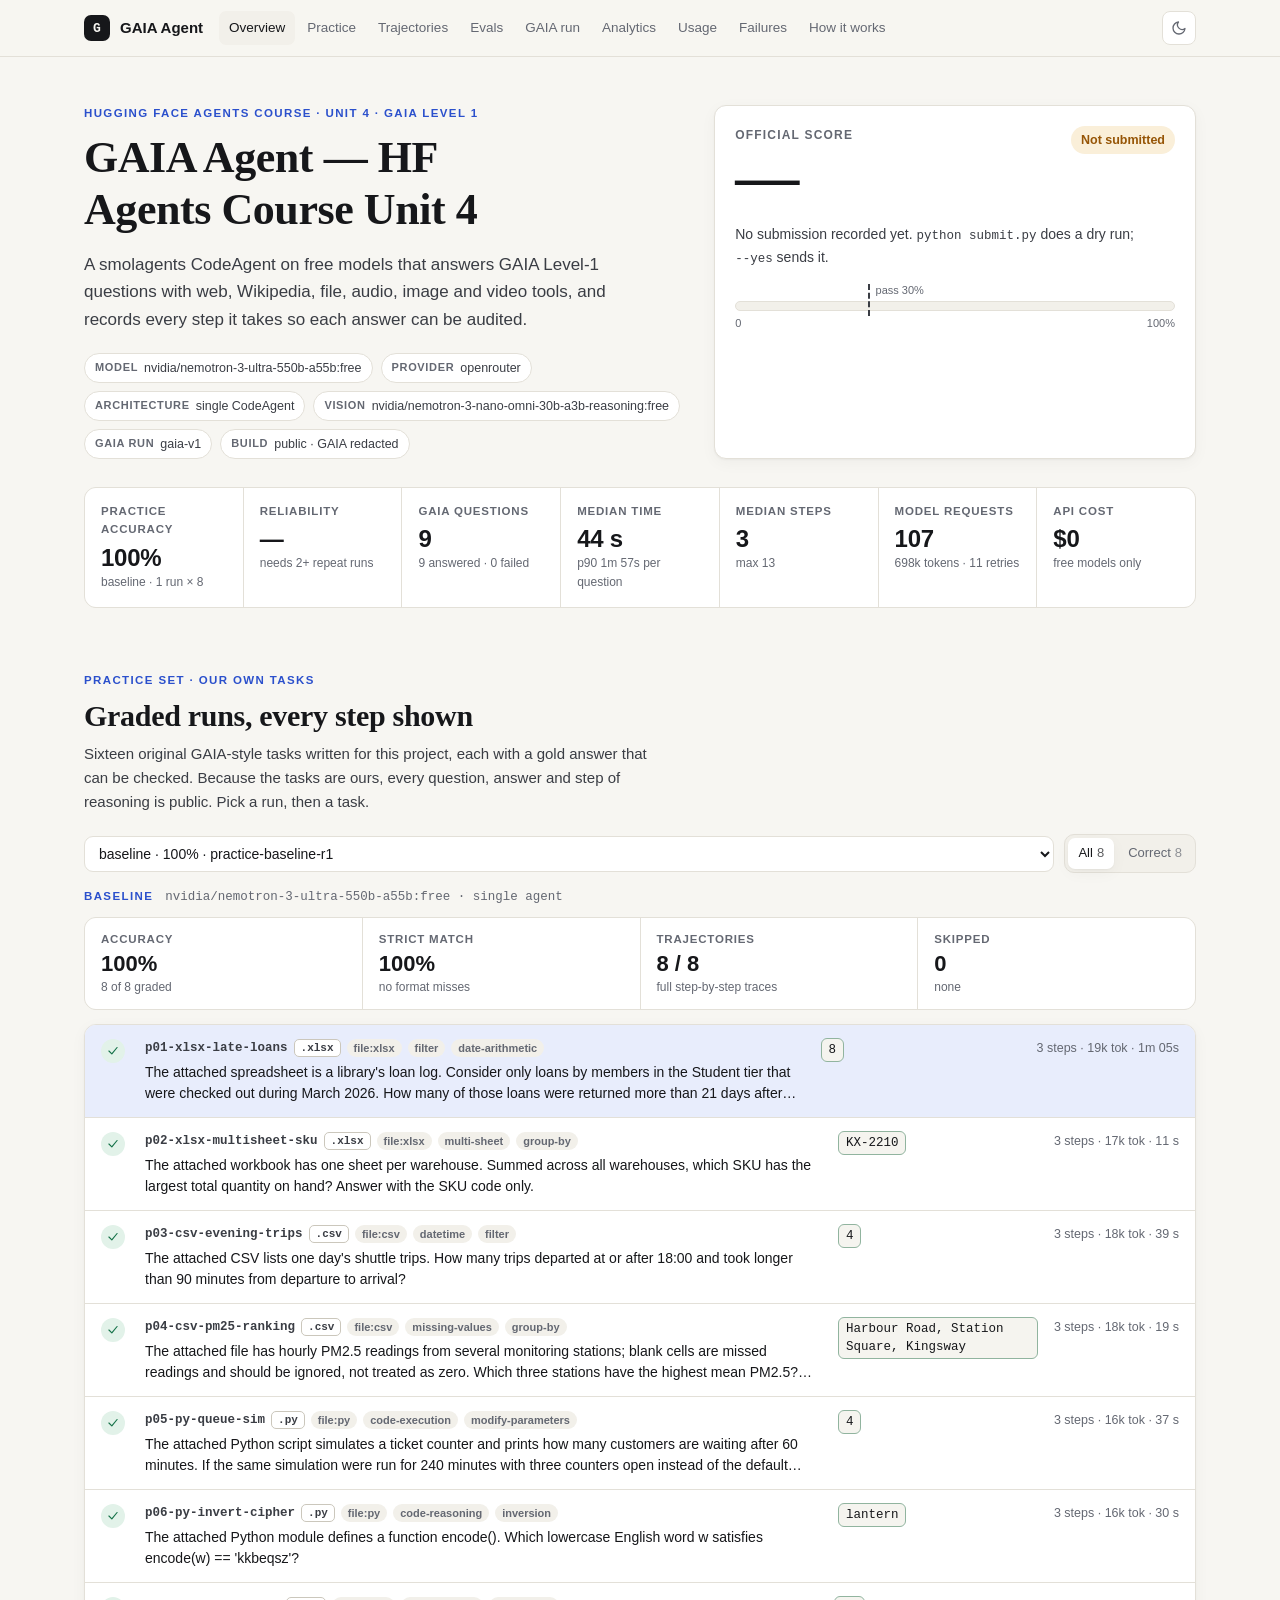
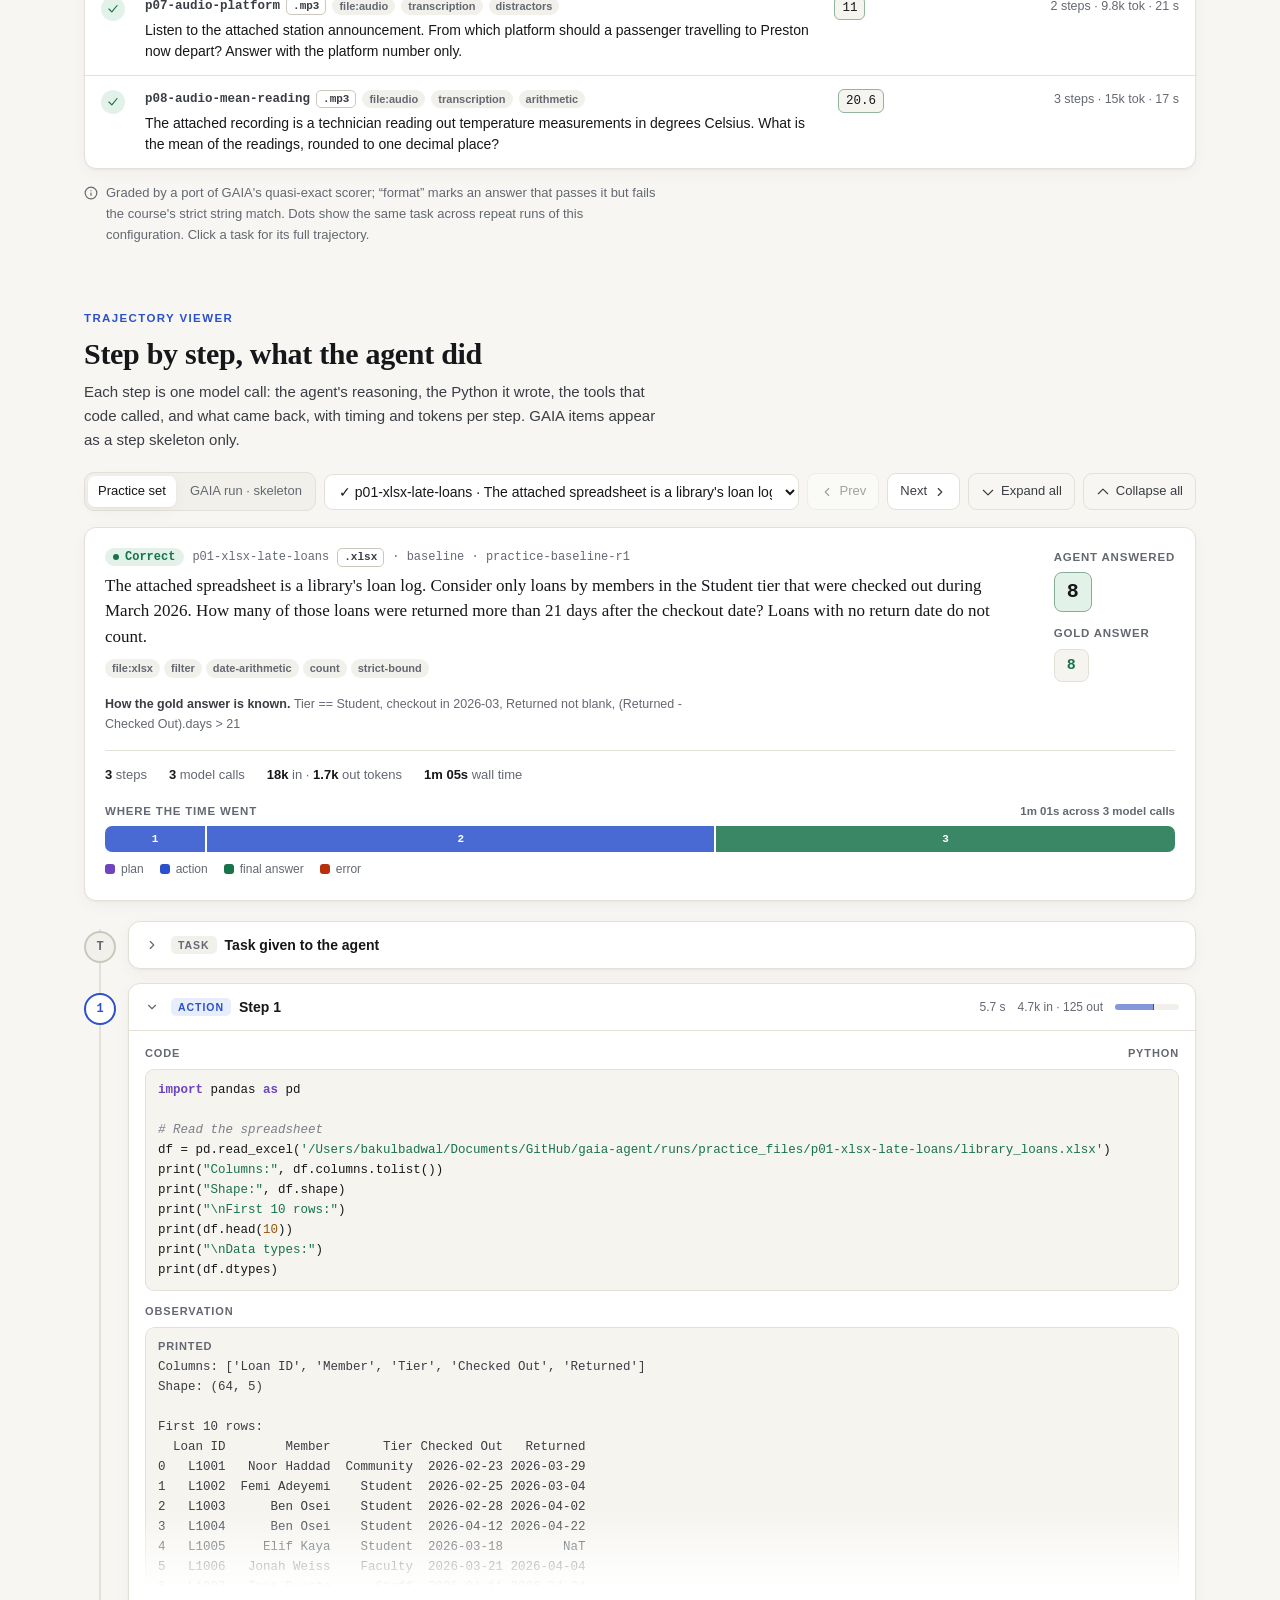
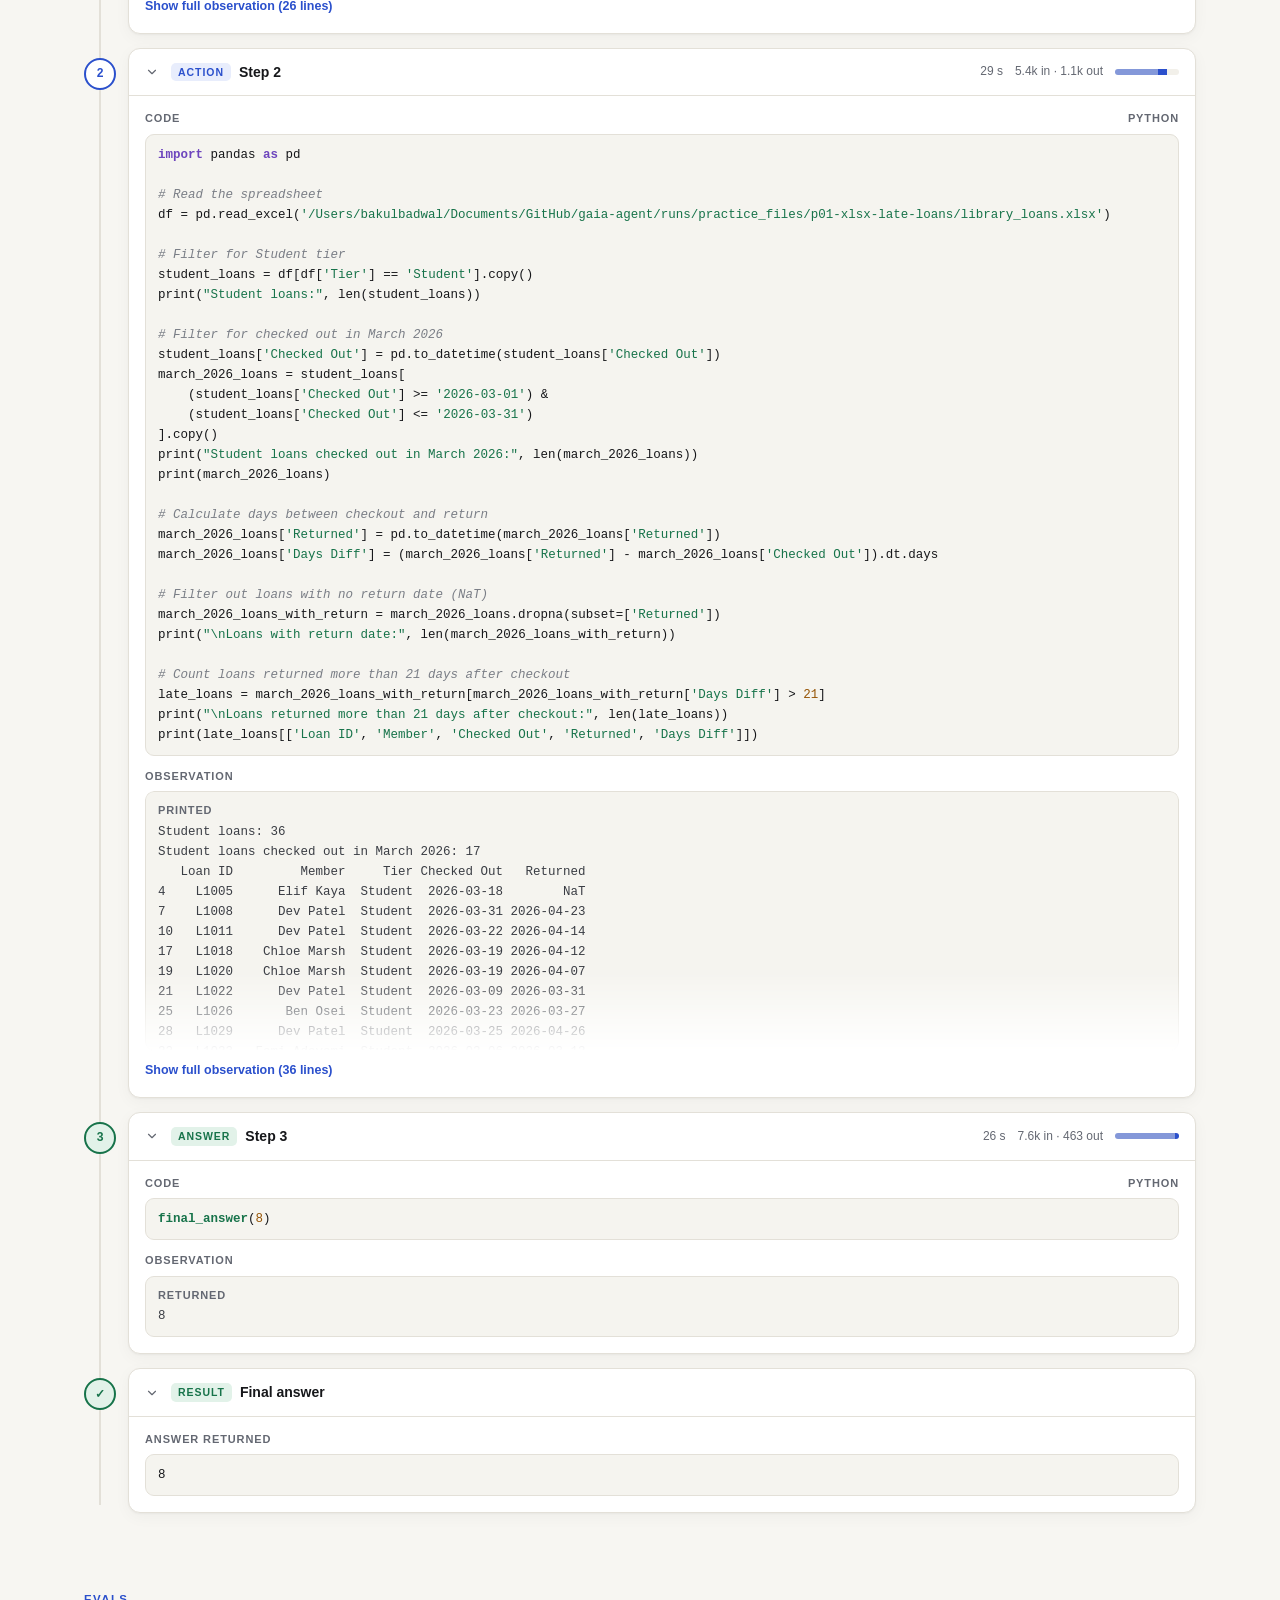
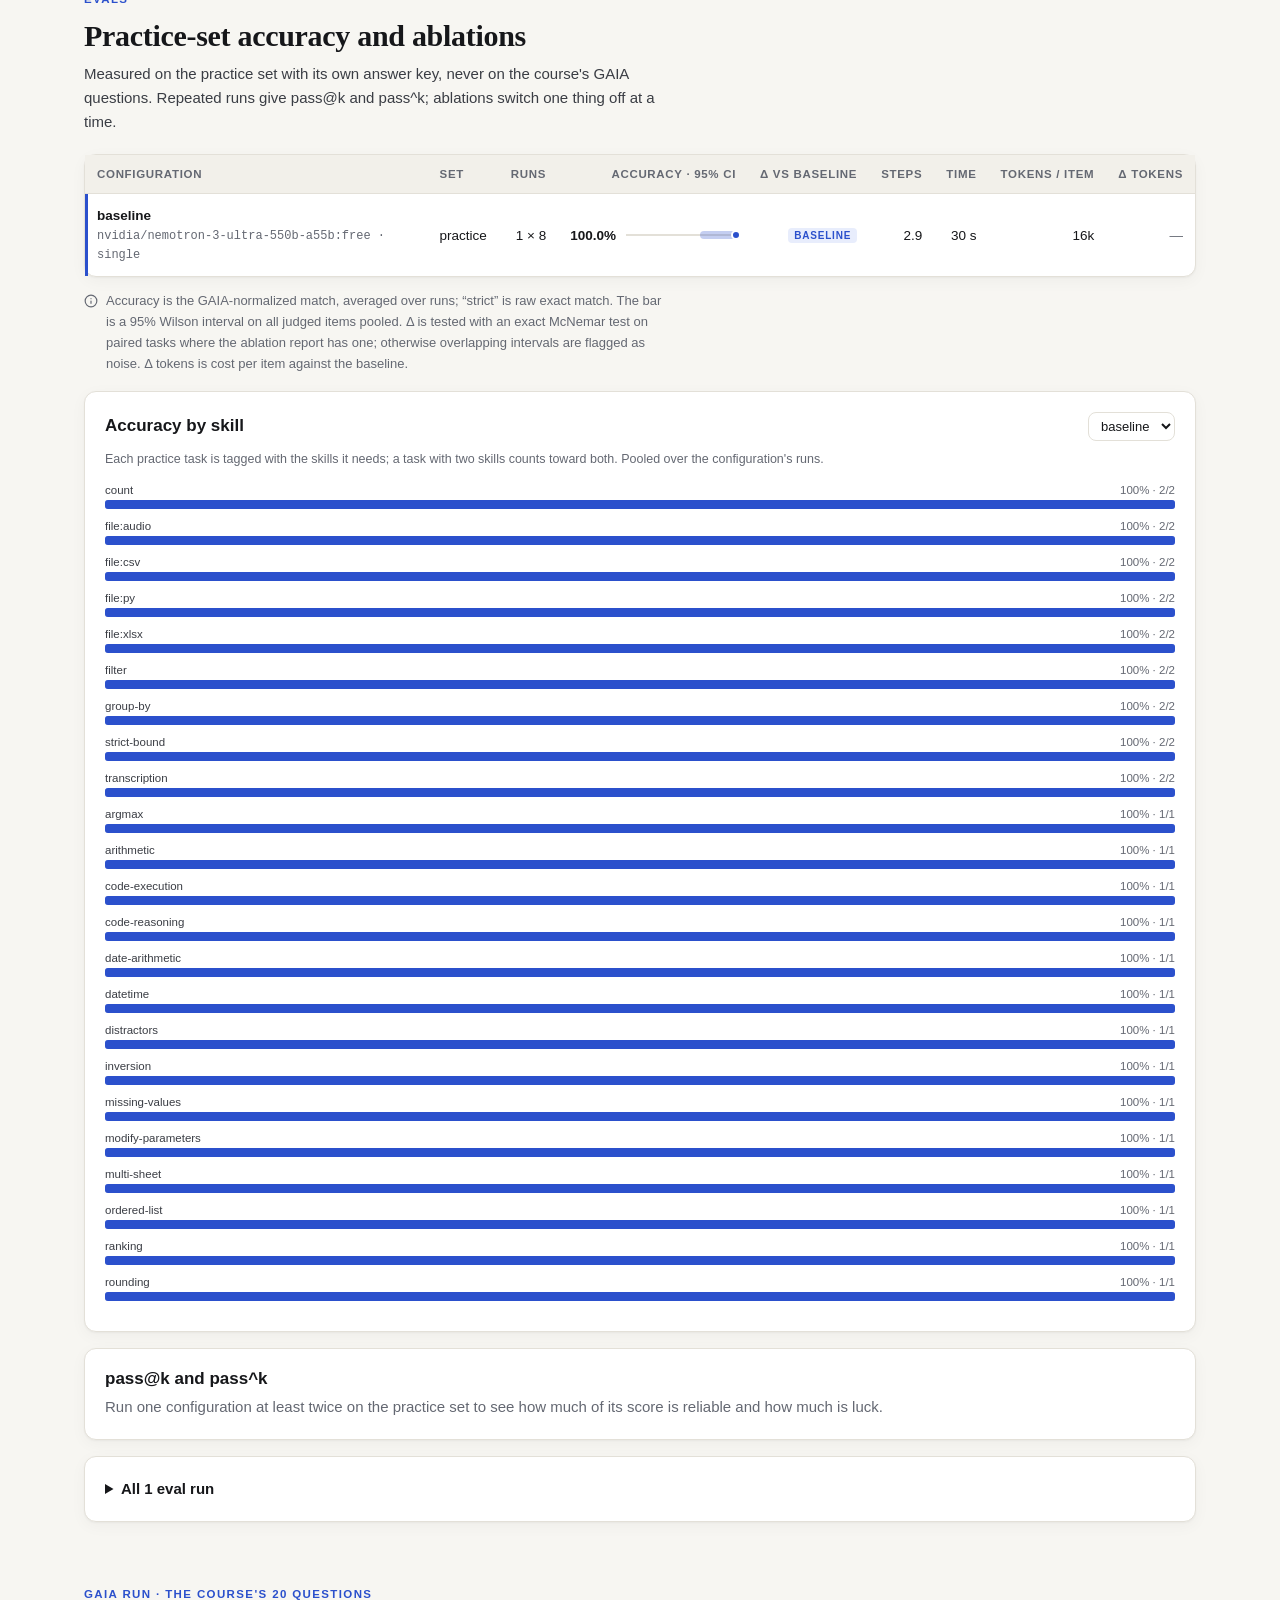
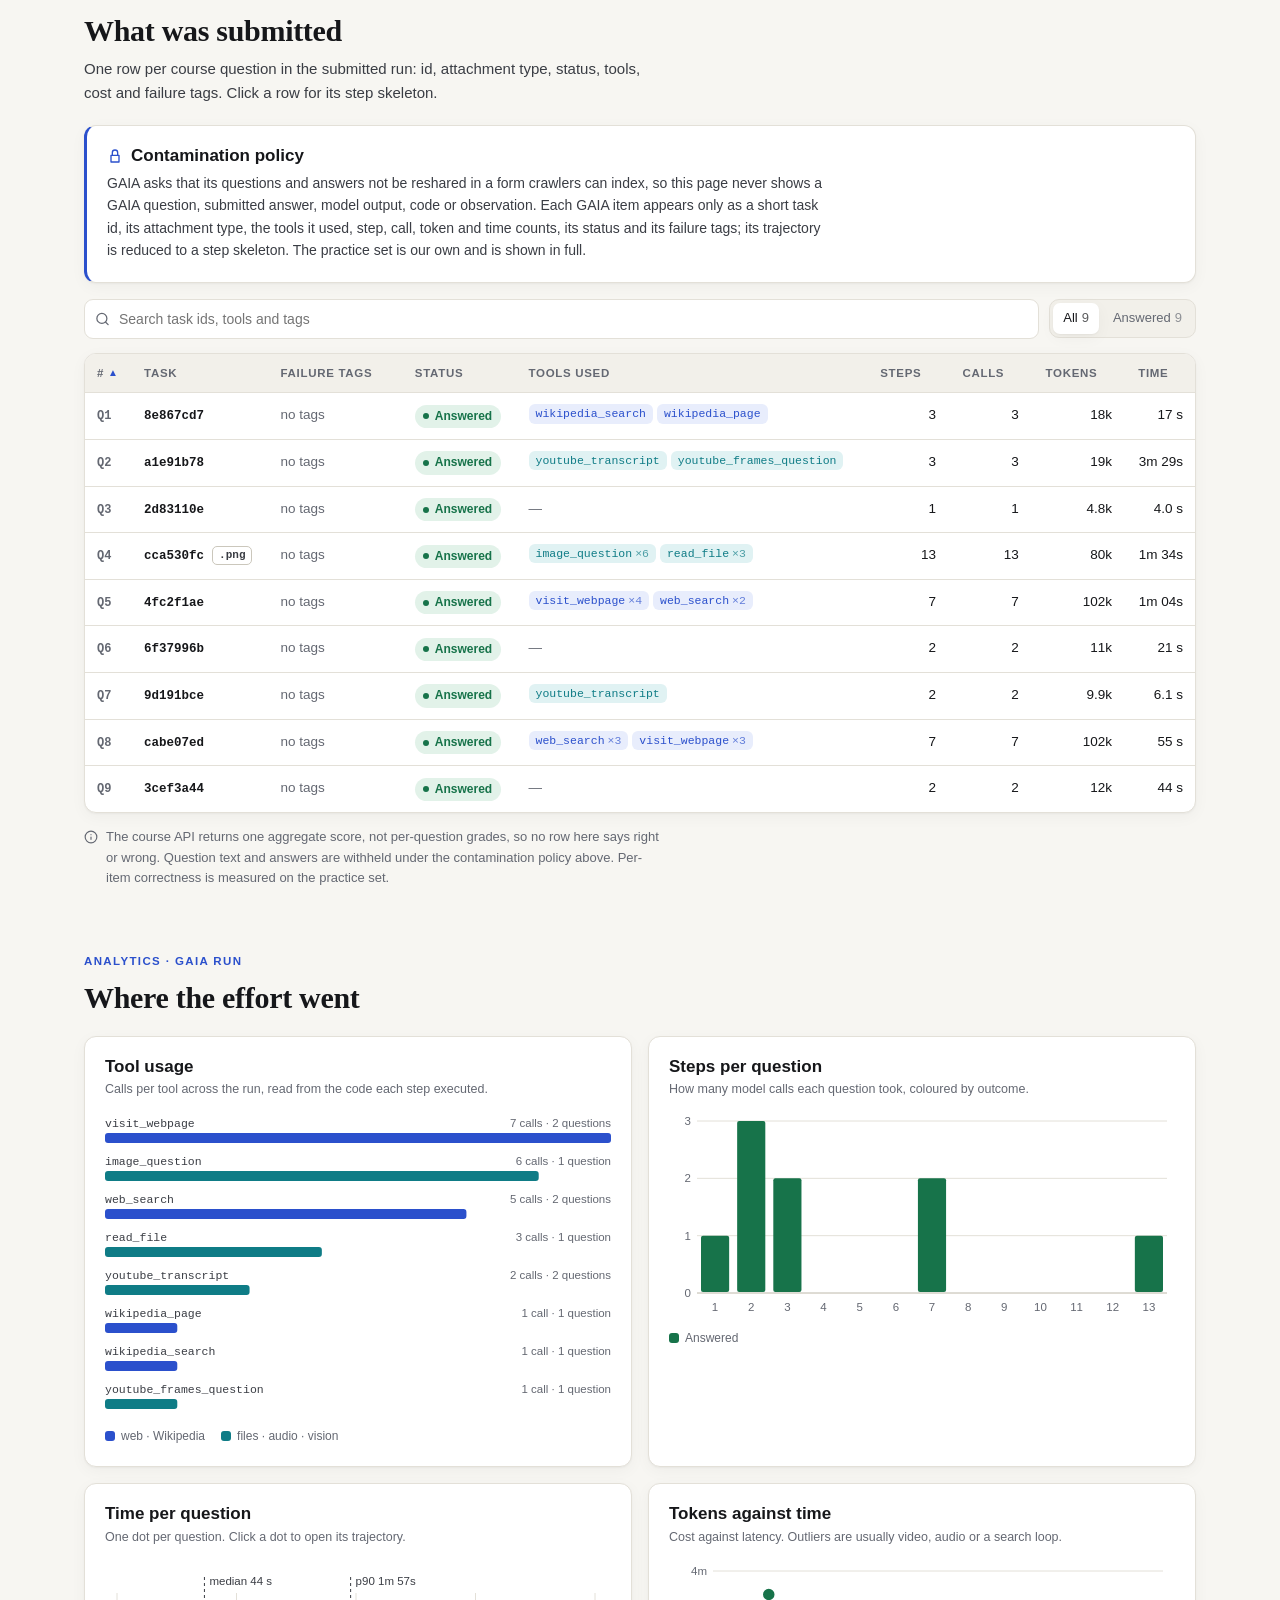
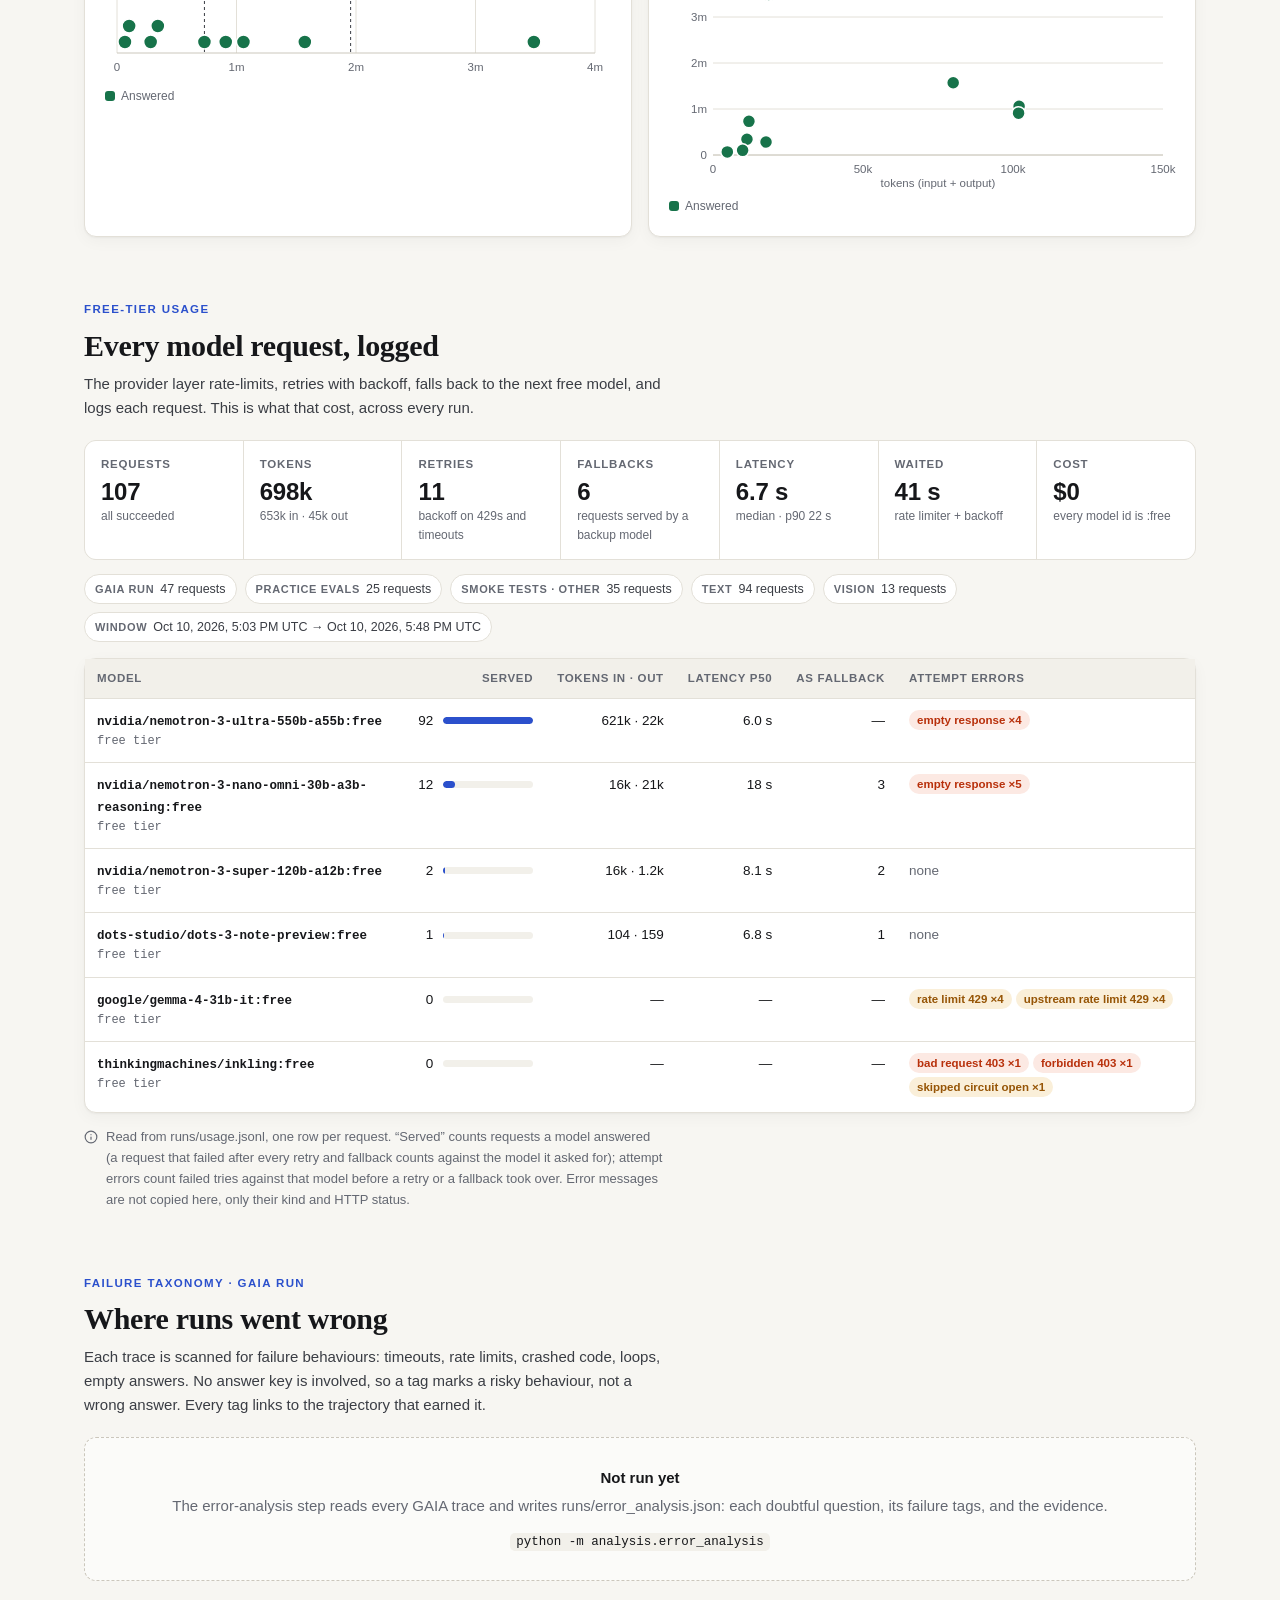
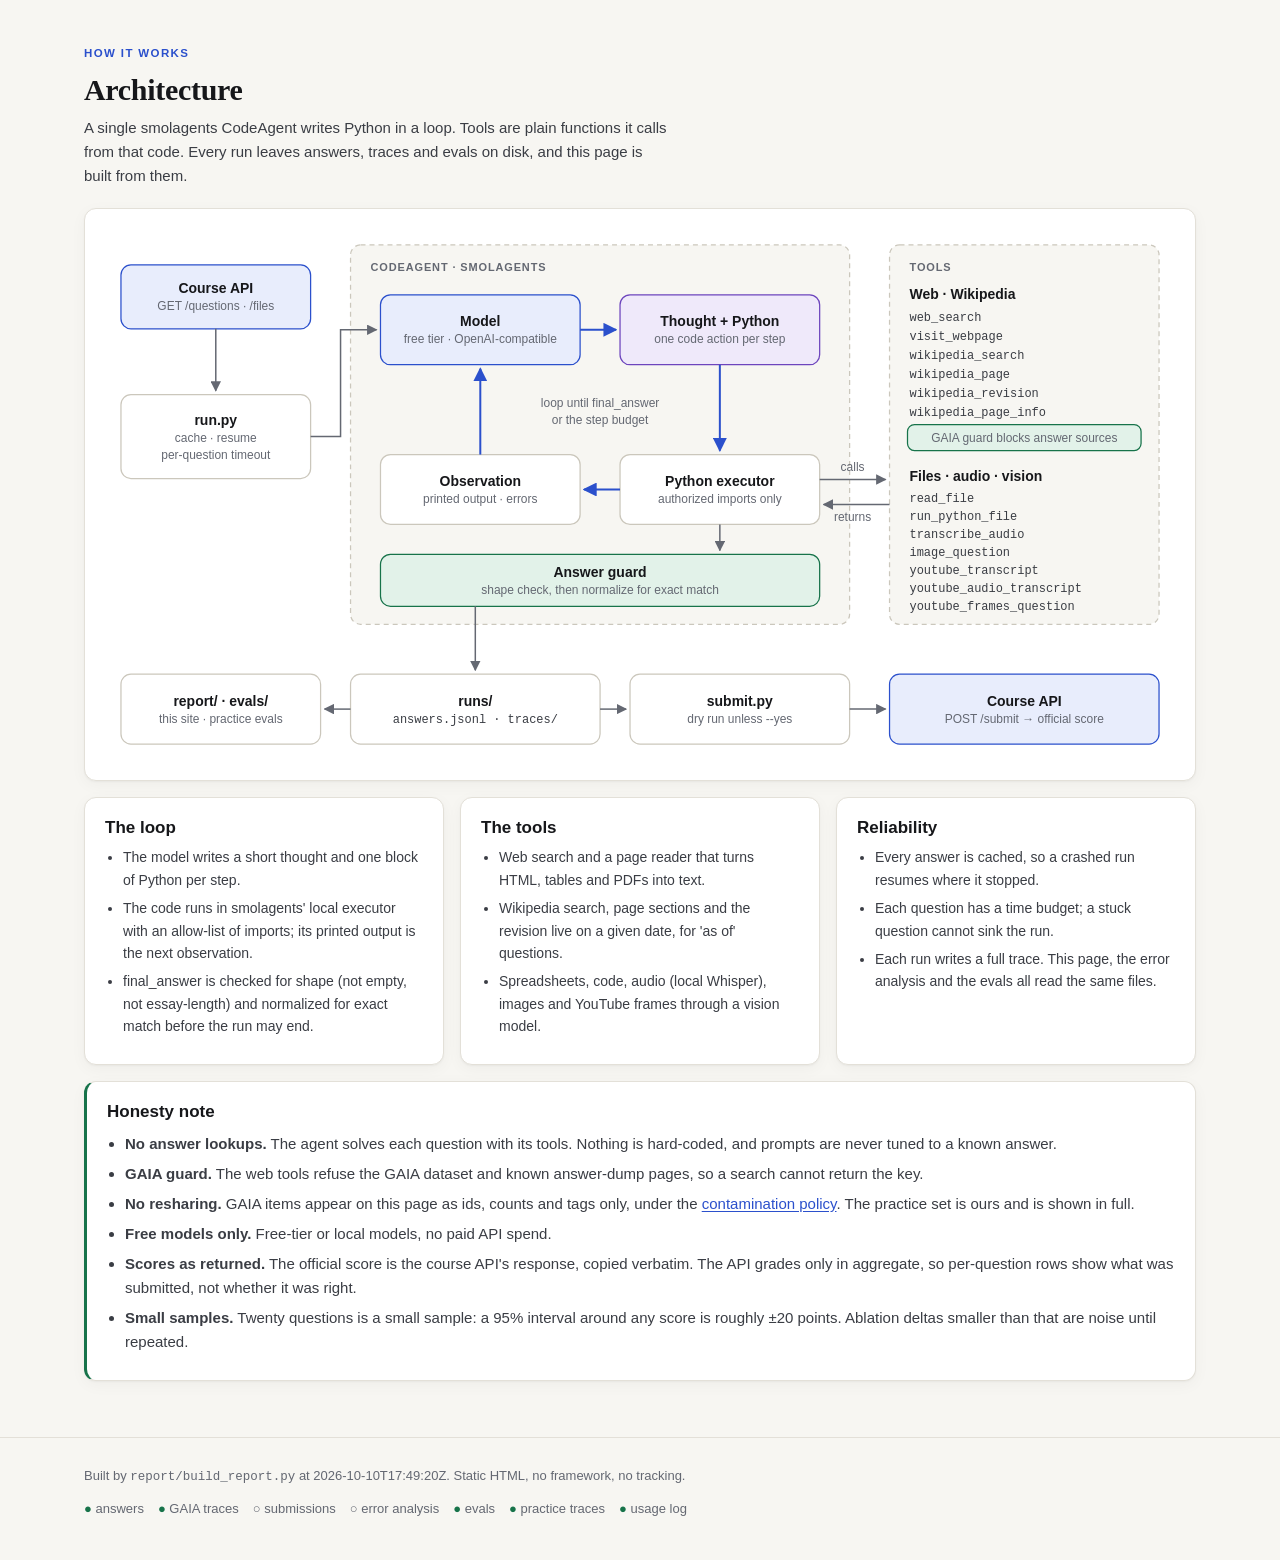
==== commit 6a215502: "Rebuild results site (interim data, public redaction) Co-Authored-By: Claude Opus 5.5 <noreply@anthr" ====
--- a/docs/index.html
+++ b/docs/index.html
@@ -164,13 +164,13 @@
 
 <footer>
   <div class="wrap">
-    <div>Built by <code>report/build_report.py</code> at <span class="num">2026-10-10T17:37:18Z</span>. Static HTML, no framework, no tracking.</div>
+    <div>Built by <code>report/build_report.py</code> at <span class="num">2026-10-10T17:49:20Z</span>. Static HTML, no framework, no tracking.</div>
     <div class="srcs" id="sources"></div>
   </div>
 </footer>
 
 <div class="tip" id="tip" role="tooltip"></div>
-<script type="application/json" id="report-data">{"meta":{"project":"GAIA Agent — HF Agents Course Unit 4","pitch":"A smolagents CodeAgent on free models that answers GAIA Level-1 questions with web, Wikipedia, file, audio, image and video tools, and records every step it takes so each answer can be audited.","generated_at":"2026-10-10T17:37:18Z","fixture":false,"public":true,"policy":"GAIA asks that its questions and answers not be reshared in a form crawlers can index, so this page never shows a GAIA question, submitted answer, model output, code or observation. Each GAIA item appears only as a short task id, its attachment type, the tools it used, step, call, token and time counts, its status and its failure tags; its trajectory is reduced to a step skeleton. The practice set is our own and is shown in full.","run_id":"smoke-gaia","model":"nvidia/nemotron-3-ultra-550b-a55b:free","provider":"openrouter","arch":"single","vision_model":"nvidia/nemotron-3-nano-omni-30b-a3b-reasoning:free","verify":null,"known_tools":["web_search","visit_webpage","wikipedia_search","wikipedia_page","wikipedia_revision","wikipedia_page_info","read_file","run_python_file","transcribe_audio","image_question","youtube_transcript","youtube_audio_transcript","youtube_frames_question"],"sources":{"answers":true,"traces":true,"submissions":false,"error_analysis":false,"evals":false,"practice_traces":false,"usage":true}},"submission":{"latest":null,"history":[],"pass_mark":30.0},"questions":[{"n":1,"task_id":"2d83110e","attachment":null,"status":"answered","error_type":null,"steps":1,"model_calls":1,"seconds":11.2,"input_tokens":4639,"output_tokens":132,"tokens":4771,"tools":{},"tags":[],"has_trace":true,"run_id":"smoke-gaia"}],"traces":{"2d83110e":{"task_id":"2d83110e","redacted":true,"run_id":"smoke-gaia","model":"nvidia/nemotron-3-ultra-550b-a55b:free","provider":"openrouter","arch":"single","started_at":"2026-10-10T17:34:20+00:00","seconds":11.2,"attachment":null,"error_type":null,"agents":["agent"],"steps":[{"index":0,"step_number":null,"type":"task","agent":"agent","is_final_answer":false,"tools":[],"error":false,"error_type":null,"images":null,"input_tokens":0,"output_tokens":0,"tokens_known":false,"duration_s":null,"sub_agents":[]},{"index":1,"step_number":1,"type":"action","agent":"agent","is_final_answer":true,"tools":[],"error":false,"error_type":null,"images":null,"input_tokens":4639,"output_tokens":132,"tokens_known":true,"duration_s":9.865,"sub_agents":[]},{"index":2,"step_number":null,"type":"final","agent":"agent","is_final_answer":false,"tools":[],"error":false,"error_type":null,"images":null,"input_tokens":0,"output_tokens":0,"tokens_known":false,"duration_s":null,"sub_agents":[]}],"totals":{"steps":1,"planning_steps":0,"input_tokens":4639,"output_tokens":132,"model_calls":1,"tool_calls_by_name":{},"step_errors":0,"sub_agent_calls":0,"token_usage_complete":true}}},"analytics":{"tool_usage":[],"status":{"answered":1,"error":0,"timeout":0,"empty":0},"seconds":{"median":11.2,"p90":11.2,"total":11.2},"steps":{"median":1.0,"max":1},"tokens":{"total":4771,"median":4771.0},"tool_calls_total":0},"errors":null,"evals":null,"practice":null,"usage":{"totals":{"requests":26,"ok":26,"failed":0,"input_tokens":98566,"output_tokens":6321,"retries":10,"fallback_served":6,"waited_s":39.1,"latency_median":9.0055,"latency_p90":19.073},"models":[{"requests":17,"ok":17,"failed":0,"input_tokens":77526,"output_tokens":3031,"retries":0,"fallback_served":0,"waited_s":0.1,"latency_median":8.7,"latency_p90":21.268,"model":"nvidia/nemotron-3-ultra-550b-a55b:free","free":true,"attempt_errors":{"empty_response":4}},{"requests":6,"ok":6,"failed":0,"input_tokens":4929,"output_tokens":1895,"retries":7,"fallback_served":3,"waited_s":31.6,"latency_median":13.4465,"latency_p90":17.8875,"model":"nvidia/nemotron-3-nano-omni-30b-a3b-reasoning:free","free":true,"attempt_errors":{"empty_response":4}},{"requests":2,"ok":2,"failed":0,"input_tokens":16007,"output_tokens":1236,"retries":2,"fallback_served":2,"waited_s":4.7,"latency_median":8.124,"latency_p90":9.3672,"model":"nvidia/nemotron-3-super-120b-a12b:free","free":true,"attempt_errors":{}},{"requests":1,"ok":1,"failed":0,"input_tokens":104,"output_tokens":159,"retries":1,"fallback_served":1,"waited_s":2.8,"latency_median":6.834,"latency_p90":6.834,"model":"dots-studio/dots-3-note-preview:free","free":true,"attempt_errors":{}},{"requests":0,"ok":0,"failed":0,"input_tokens":0,"output_tokens":0,"retries":0,"fallback_served":0,"waited_s":0.0,"latency_median":null,"latency_p90":null,"model":"google/gemma-4-31b-it:free","free":true,"attempt_errors":{"rate_limit 429":4,"upstream_rate_limit 429":4}},{"requests":0,"ok":0,"failed":0,"input_tokens":0,"output_tokens":0,"retries":0,"fallback_served":0,"waited_s":0.0,"latency_median":null,"latency_p90":null,"model":"thinkingmachines/inkling:free","free":true,"attempt_errors":{"bad_request 403":1,"forbidden 403":1,"skipped_circuit_open":1}}],"scopes":{"other":{"requests":25,"ok":25,"failed":0,"input_tokens":93927,"output_tokens":6189,"retries":10,"fallback_served":6,"waited_s":39.1,"latency_median":8.955,"latency_p90":19.2768},"gaia":{"requests":1,"ok":1,"failed":0,"input_tokens":4639,"output_tokens":132,"retries":0,"fallback_served":0,"waited_s":0.0,"latency_median":9.862,"latency_p90":9.862}},"kinds":{"text":19,"vision":7},"days":{"2026-10-10":26},"first":"2026-10-10T17:03:17+00:00","last":"2026-10-10T17:36:28+00:00","all_free":true,"non_free_models":[]}}</script>
+<script type="application/json" id="report-data">{"meta":{"project":"GAIA Agent — HF Agents Course Unit 4","pitch":"A smolagents CodeAgent on free models that answers GAIA Level-1 questions with web, Wikipedia, file, audio, image and video tools, and records every step it takes so each answer can be audited.","generated_at":"2026-10-10T17:49:20Z","fixture":false,"public":true,"policy":"GAIA asks that its questions and answers not be reshared in a form crawlers can index, so this page never shows a GAIA question, submitted answer, model output, code or observation. Each GAIA item appears only as a short task id, its attachment type, the tools it used, step, call, token and time counts, its status and its failure tags; its trajectory is reduced to a step skeleton. The practice set is our own and is shown in full.","run_id":"gaia-v1","model":"nvidia/nemotron-3-ultra-550b-a55b:free","provider":"openrouter","arch":"single","vision_model":"nvidia/nemotron-3-nano-omni-30b-a3b-reasoning:free","verify":null,"known_tools":["web_search","visit_webpage","wikipedia_search","wikipedia_page","wikipedia_revision","wikipedia_page_info","read_file","run_python_file","transcribe_audio","image_question","youtube_transcript","youtube_audio_transcript","youtube_frames_question"],"sources":{"answers":true,"traces":true,"submissions":false,"error_analysis":false,"evals":true,"practice_traces":true,"usage":true}},"submission":{"latest":null,"history":[],"pass_mark":30.0},"questions":[{"n":1,"task_id":"8e867cd7","attachment":null,"status":"answered","error_type":null,"steps":3,"model_calls":3,"seconds":16.9,"input_tokens":17214,"output_tokens":460,"tokens":17674,"tools":{"wikipedia_search":1,"wikipedia_page":1},"tags":[],"has_trace":true,"run_id":"gaia-v1"},{"n":2,"task_id":"a1e91b78","attachment":null,"status":"answered","error_type":null,"steps":3,"model_calls":3,"seconds":209.3,"input_tokens":18034,"output_tokens":552,"tokens":18586,"tools":{"youtube_transcript":1,"youtube_frames_question":1},"tags":[],"has_trace":true,"run_id":"gaia-v1"},{"n":3,"task_id":"2d83110e","attachment":null,"status":"answered","error_type":null,"steps":1,"model_calls":1,"seconds":4.0,"input_tokens":4639,"output_tokens":132,"tokens":4771,"tools":{},"tags":[],"has_trace":true,"run_id":"gaia-v1"},{"n":4,"task_id":"cca530fc","attachment":"png","status":"answered","error_type":null,"steps":13,"model_calls":13,"seconds":94.3,"input_tokens":77078,"output_tokens":2983,"tokens":80061,"tools":{"image_question":6,"read_file":3},"tags":[],"has_trace":true,"run_id":"gaia-v1"},{"n":5,"task_id":"4fc2f1ae","attachment":null,"status":"answered","error_type":null,"steps":7,"model_calls":7,"seconds":63.5,"input_tokens":100293,"output_tokens":1740,"tokens":102033,"tools":{"visit_webpage":4,"web_search":2},"tags":[],"has_trace":true,"run_id":"gaia-v1"},{"n":6,"task_id":"6f37996b","attachment":null,"status":"answered","error_type":null,"steps":2,"model_calls":2,"seconds":20.5,"input_tokens":10347,"output_tokens":972,"tokens":11319,"tools":{},"tags":[],"has_trace":true,"run_id":"gaia-v1"},{"n":7,"task_id":"9d191bce","attachment":null,"status":"answered","error_type":null,"steps":2,"model_calls":2,"seconds":6.1,"input_tokens":9561,"output_tokens":313,"tokens":9874,"tools":{"youtube_transcript":1},"tags":[],"has_trace":true,"run_id":"gaia-v1"},{"n":8,"task_id":"cabe07ed","attachment":null,"status":"answered","error_type":null,"steps":7,"model_calls":7,"seconds":54.6,"input_tokens":100467,"output_tokens":1390,"tokens":101857,"tools":{"web_search":3,"visit_webpage":3},"tags":[],"has_trace":true,"run_id":"gaia-v1"},{"n":9,"task_id":"3cef3a44","attachment":null,"status":"answered","error_type":null,"steps":2,"model_calls":2,"seconds":43.9,"input_tokens":10479,"output_tokens":1501,"tokens":11980,"tools":{},"tags":[],"has_trace":true,"run_id":"gaia-v1"}],"traces":{"8e867cd7":{"task_id":"8e867cd7","redacted":true,"run_id":"gaia-v1","model":"nvidia/nemotron-3-ultra-550b-a55b:free","provider":"openrouter","arch":"single","started_at":"2026-10-10T17:39:50+00:00","seconds":16.9,"attachment":null,"error_type":null,"agents":["agent"],"steps":[{"index":0,"step_number":null,"type":"task","agent":"agent","is_final_answer":false,"tools":[],"error":false,"error_type":null,"images":null,"input_tokens":0,"output_tokens":0,"tokens_known":false,"duration_s":null,"sub_agents":[]},{"index":1,"step_number":1,"type":"action","agent":"agent","is_final_answer":false,"tools":["wikipedia_search"],"error":false,"error_type":null,"images":null,"input_tokens":4646,"output_tokens":85,"tokens_known":true,"duration_s":4.759,"sub_agents":[]},{"index":2,"step_number":2,"type":"action","agent":"agent","is_final_answer":false,"tools":["wikipedia_page"],"error":false,"error_type":null,"images":null,"input_tokens":5604,"output_tokens":107,"tokens_known":true,"duration_s":3.498,"sub_agents":[]},{"index":3,"step_number":3,"type":"action","agent":"agent","is_final_answer":true,"tools":[],"error":false,"error_type":null,"images":null,"input_tokens":6964,"output_tokens":268,"tokens_known":true,"duration_s":7.112,"sub_agents":[]},{"index":4,"step_number":null,"type":"final","agent":"agent","is_final_answer":false,"tools":[],"error":false,"error_type":null,"images":null,"input_tokens":0,"output_tokens":0,"tokens_known":false,"duration_s":null,"sub_agents":[]}],"totals":{"steps":3,"planning_steps":0,"input_tokens":17214,"output_tokens":460,"model_calls":3,"tool_calls_by_name":{"wikipedia_search":1,"wikipedia_page":1},"step_errors":0,"sub_agent_calls":0,"token_usage_complete":true}},"a1e91b78":{"task_id":"a1e91b78","redacted":true,"run_id":"gaia-v1","model":"nvidia/nemotron-3-ultra-550b-a55b:free","provider":"openrouter","arch":"single","started_at":"2026-10-10T17:40:05+00:00","seconds":209.3,"attachment":null,"error_type":null,"agents":["agent"],"steps":[{"index":0,"step_number":null,"type":"task","agent":"agent","is_final_answer":false,"tools":[],"error":false,"error_type":null,"images":null,"input_tokens":0,"output_tokens":0,"tokens_known":false,"duration_s":null,"sub_agents":[]},{"index":1,"step_number":1,"type":"action","agent":"agent","is_final_answer":false,"tools":["youtube_transcript"],"error":false,"error_type":null,"images":null,"input_tokens":4639,"output_tokens":115,"tokens_known":true,"duration_s":7.394,"sub_agents":[]},{"index":2,"step_number":2,"type":"action","agent":"agent","is_final_answer":false,"tools":["youtube_frames_question"],"error":false,"error_type":null,"images":null,"input_tokens":4836,"output_tokens":244,"tokens_known":true,"duration_s":197.726,"sub_agents":[]},{"index":3,"step_number":3,"type":"action","agent":"agent","is_final_answer":true,"tools":[],"error":false,"error_type":null,"images":null,"input_tokens":8559,"output_tokens":193,"tokens_known":true,"duration_s":4.134,"sub_agents":[]},{"index":4,"step_number":null,"type":"final","agent":"agent","is_final_answer":false,"tools":[],"error":false,"error_type":null,"images":null,"input_tokens":0,"output_tokens":0,"tokens_known":false,"duration_s":null,"sub_agents":[]}],"totals":{"steps":3,"planning_steps":0,"input_tokens":18034,"output_tokens":552,"model_calls":3,"tool_calls_by_name":{"youtube_transcript":1,"youtube_frames_question":1},"step_errors":0,"sub_agent_calls":0,"token_usage_complete":true}},"2d83110e":{"task_id":"2d83110e","redacted":true,"run_id":"gaia-v1","model":"nvidia/nemotron-3-ultra-550b-a55b:free","provider":"openrouter","arch":"single","started_at":"2026-10-10T17:43:35+00:00","seconds":4.0,"attachment":null,"error_type":null,"agents":["agent"],"steps":[{"index":0,"step_number":null,"type":"task","agent":"agent","is_final_answer":false,"tools":[],"error":false,"error_type":null,"images":null,"input_tokens":0,"output_tokens":0,"tokens_known":false,"duration_s":null,"sub_agents":[]},{"index":1,"step_number":1,"type":"action","agent":"agent","is_final_answer":true,"tools":[],"error":false,"error_type":null,"images":null,"input_tokens":4639,"output_tokens":132,"tokens_known":true,"duration_s":3.985,"sub_agents":[]},{"index":2,"step_number":null,"type":"final","agent":"agent","is_final_answer":false,"tools":[],"error":false,"error_type":null,"images":null,"input_tokens":0,"output_tokens":0,"tokens_known":false,"duration_s":null,"sub_agents":[]}],"totals":{"steps":1,"planning_steps":0,"input_tokens":4639,"output_tokens":132,"model_calls":1,"tool_calls_by_name":{},"step_errors":0,"sub_agent_calls":0,"token_usage_complete":true}},"cca530fc":{"task_id":"cca530fc","redacted":true,"run_id":"gaia-v1","model":"nvidia/nemotron-3-ultra-550b-a55b:free","provider":"openrouter","arch":"single","started_at":"2026-10-10T17:43:39+00:00","seconds":94.3,"attachment":null,"error_type":null,"agents":["agent"],"steps":[{"index":0,"step_number":null,"type":"task","agent":"agent","is_final_answer":false,"tools":[],"error":false,"error_type":null,"images":null,"input_tokens":0,"output_tokens":0,"tokens_known":false,"duration_s":null,"sub_agents":[]},{"index":1,"step_number":1,"type":"action","agent":"agent","is_final_answer":false,"tools":["image_question"],"error":false,"error_type":null,"images":null,"input_tokens":4685,"output_tokens":133,"tokens_known":true,"duration_s":4.394,"sub_agents":[]},{"index":2,"step_number":2,"type":"action","agent":"agent","is_final_answer":false,"tools":["image_question"],"error":false,"error_type":null,"images":null,"input_tokens":4951,"output_tokens":209,"tokens_known":true,"duration_s":3.421,"sub_agents":[]},{"index":3,"step_number":3,"type":"action","agent":"agent","is_final_answer":false,"tools":[],"error":true,"error_type":"AgentExecutionError","images":null,"input_tokens":5226,"output_tokens":185,"tokens_known":true,"duration_s":3.409,"sub_agents":[]},{"index":4,"step_number":4,"type":"action","agent":"agent","is_final_answer":false,"tools":["image_question"],"error":false,"error_type":null,"images":null,"input_tokens":5504,"output_tokens":249,"tokens_known":true,"duration_s":7.79,"sub_agents":[]},{"index":5,"step_number":5,"type":"action","agent":"agent","is_final_answer":false,"tools":["image_question"],"error":false,"error_type":null,"images":null,"input_tokens":5779,"output_tokens":224,"tokens_known":true,"duration_s":3.641,"sub_agents":[]},{"index":6,"step_number":6,"type":"action","agent":"agent","is_final_answer":false,"tools":[],"error":true,"error_type":"AgentExecutionError","images":null,"input_tokens":6045,"output_tokens":168,"tokens_known":true,"duration_s":3.081,"sub_agents":[]},{"index":7,"step_number":7,"type":"action","agent":"agent","is_final_answer":false,"tools":["image_question"],"error":false,"error_type":null,"images":null,"input_tokens":6315,"output_tokens":226,"tokens_known":true,"duration_s":10.214,"sub_agents":[]},{"index":8,"step_number":8,"type":"action","agent":"agent","is_final_answer":false,"tools":["read_file"],"error":false,"error_type":null,"images":null,"input_tokens":6581,"output_tokens":185,"tokens_known":true,"duration_s":2.99,"sub_agents":[]},{"index":9,"step_number":9,"type":"action","agent":"agent","is_final_answer":false,"tools":["read_file"],"error":false,"error_type":null,"images":null,"input_tokens":6791,"output_tokens":211,"tokens_known":true,"duration_s":6.392,"sub_agents":[]},{"index":10,"step_number":10,"type":"action","agent":"agent","is_final_answer":false,"tools":[],"error":true,"error_type":"AgentExecutionError","images":null,"input_tokens":7010,"output_tokens":193,"tokens_known":true,"duration_s":6.689,"sub_agents":[]},{"index":11,"step_number":11,"type":"action","agent":"agent","is_final_answer":false,"tools":["image_question"],"error":false,"error_type":null,"images":null,"input_tokens":7300,"output_tokens":349,"tokens_known":true,"duration_s":12.458,"sub_agents":[]},{"index":12,"step_number":12,"type":"action","agent":"agent","is_final_answer":false,"tools":["read_file"],"error":false,"error_type":null,"images":null,"input_tokens":7567,"output_tokens":307,"tokens_known":true,"duration_s":13.382,"sub_agents":[]},{"index":13,"step_number":13,"type":"action","agent":"agent","is_final_answer":false,"tools":[],"error":true,"error_type":"AgentMaxStepsError","images":null,"input_tokens":3324,"output_tokens":344,"tokens_known":true,"duration_s":16.223,"sub_agents":[]},{"index":14,"step_number":null,"type":"final","agent":"agent","is_final_answer":false,"tools":[],"error":false,"error_type":null,"images":null,"input_tokens":0,"output_tokens":0,"tokens_known":false,"duration_s":null,"sub_agents":[]}],"totals":{"steps":13,"planning_steps":0,"input_tokens":77078,"output_tokens":2983,"model_calls":13,"tool_calls_by_name":{"image_question":6,"read_file":3},"step_errors":4,"sub_agent_calls":0,"token_usage_complete":true}},"4fc2f1ae":{"task_id":"4fc2f1ae","redacted":true,"run_id":"gaia-v1","model":"nvidia/nemotron-3-ultra-550b-a55b:free","provider":"openrouter","arch":"single","started_at":"2026-10-10T17:45:13+00:00","seconds":63.5,"attachment":null,"error_type":null,"agents":["agent"],"steps":[{"index":0,"step_number":null,"type":"task","agent":"agent","is_final_answer":false,"tools":[],"error":false,"error_type":null,"images":null,"input_tokens":0,"output_tokens":0,"tokens_known":false,"duration_s":null,"sub_agents":[]},{"index":1,"step_number":1,"type":"action","agent":"agent","is_final_answer":false,"tools":["web_search"],"error":false,"error_type":null,"images":null,"input_tokens":4628,"output_tokens":223,"tokens_known":true,"duration_s":8.869,"sub_agents":[]},{"index":2,"step_number":2,"type":"action","agent":"agent","is_final_answer":false,"tools":["visit_webpage"],"error":false,"error_type":null,"images":null,"input_tokens":5700,"output_tokens":178,"tokens_known":true,"duration_s":8.063,"sub_agents":[]},{"index":3,"step_number":3,"type":"action","agent":"agent","is_final_answer":false,"tools":["visit_webpage"],"error":false,"error_type":null,"images":null,"input_tokens":11894,"output_tokens":272,"tokens_known":true,"duration_s":10.166,"sub_agents":[]},{"index":4,"step_number":4,"type":"action","agent":"agent","is_final_answer":false,"tools":["visit_webpage"],"error":false,"error_type":null,"images":null,"input_tokens":17542,"output_tokens":583,"tokens_known":true,"duration_s":12.801,"sub_agents":[]},{"index":5,"step_number":5,"type":"action","agent":"agent","is_final_answer":false,"tools":["web_search"],"error":false,"error_type":null,"images":null,"input_tokens":17734,"output_tokens":106,"tokens_known":true,"duration_s":7.313,"sub_agents":[]},{"index":6,"step_number":6,"type":"action","agent":"agent","is_final_answer":false,"tools":["visit_webpage"],"error":false,"error_type":null,"images":null,"input_tokens":19041,"output_tokens":147,"tokens_known":true,"duration_s":2.639,"sub_agents":[]},{"index":7,"step_number":7,"type":"action","agent":"agent","is_final_answer":true,"tools":[],"error":false,"error_type":null,"images":null,"input_tokens":23754,"output_tokens":231,"tokens_known":true,"duration_s":13.601,"sub_agents":[]},{"index":8,"step_number":null,"type":"final","agent":"agent","is_final_answer":false,"tools":[],"error":false,"error_type":null,"images":null,"input_tokens":0,"output_tokens":0,"tokens_known":false,"duration_s":null,"sub_agents":[]}],"totals":{"steps":7,"planning_steps":0,"input_tokens":100293,"output_tokens":1740,"model_calls":7,"tool_calls_by_name":{"visit_webpage":4,"web_search":2},"step_errors":0,"sub_agent_calls":0,"token_usage_complete":true}},"6f37996b":{"task_id":"6f37996b","redacted":true,"run_id":"gaia-v1","model":"nvidia/nemotron-3-ultra-550b-a55b:free","provider":"openrouter","arch":"single","started_at":"2026-10-10T17:46:16+00:00","seconds":20.5,"attachment":null,"error_type":null,"agents":["agent"],"steps":[{"index":0,"step_number":null,"type":"task","agent":"agent","is_final_answer":false,"tools":[],"error":false,"error_type":null,"images":null,"input_tokens":0,"output_tokens":0,"tokens_known":false,"duration_s":null,"sub_agents":[]},{"index":1,"step_number":1,"type":"action","agent":"agent","is_final_answer":false,"tools":[],"error":false,"error_type":null,"images":null,"input_tokens":4750,"output_tokens":672,"tokens_known":true,"duration_s":16.509,"sub_agents":[]},{"index":2,"step_number":2,"type":"action","agent":"agent","is_final_answer":true,"tools":[],"error":false,"error_type":null,"images":null,"input_tokens":5597,"output_tokens":300,"tokens_known":true,"duration_s":3.997,"sub_agents":[]},{"index":3,"step_number":null,"type":"final","agent":"agent","is_final_answer":false,"tools":[],"error":false,"error_type":null,"images":null,"input_tokens":0,"output_tokens":0,"tokens_known":false,"duration_s":null,"sub_agents":[]}],"totals":{"steps":2,"planning_steps":0,"input_tokens":10347,"output_tokens":972,"model_calls":2,"tool_calls_by_name":{},"step_errors":0,"sub_agent_calls":0,"token_usage_complete":true}},"9d191bce":{"task_id":"9d191bce","redacted":true,"run_id":"gaia-v1","model":"nvidia/nemotron-3-ultra-550b-a55b:free","provider":"openrouter","arch":"single","started_at":"2026-10-10T17:46:37+00:00","seconds":6.1,"attachment":null,"error_type":null,"agents":["agent"],"steps":[{"index":0,"step_number":null,"type":"task","agent":"agent","is_final_answer":false,"tools":[],"error":false,"error_type":null,"images":null,"input_tokens":0,"output_tokens":0,"tokens_known":false,"duration_s":null,"sub_agents":[]},{"index":1,"step_number":1,"type":"action","agent":"agent","is_final_answer":false,"tools":["youtube_transcript"],"error":false,"error_type":null,"images":null,"input_tokens":4644,"output_tokens":146,"tokens_known":true,"duration_s":2.455,"sub_agents":[]},{"index":2,"step_number":2,"type":"action","agent":"agent","is_final_answer":true,"tools":[],"error":false,"error_type":null,"images":null,"input_tokens":4917,"output_tokens":167,"tokens_known":true,"duration_s":3.664,"sub_agents":[]},{"index":3,"step_number":null,"type":"final","agent":"agent","is_final_answer":false,"tools":[],"error":false,"error_type":null,"images":null,"input_tokens":0,"output_tokens":0,"tokens_known":false,"duration_s":null,"sub_agents":[]}],"totals":{"steps":2,"planning_steps":0,"input_tokens":9561,"output_tokens":313,"model_calls":2,"tool_calls_by_name":{"youtube_transcript":1},"step_errors":0,"sub_agent_calls":0,"token_usage_complete":true}},"cabe07ed":{"task_id":"cabe07ed","redacted":true,"run_id":"gaia-v1","model":"nvidia/nemotron-3-ultra-550b-a55b:free","provider":"openrouter","arch":"single","started_at":"2026-10-10T17:46:43+00:00","seconds":54.6,"attachment":null,"error_type":null,"agents":["agent"],"steps":[{"index":0,"step_number":null,"type":"task","agent":"agent","is_final_answer":false,"tools":[],"error":false,"error_type":null,"images":null,"input_tokens":0,"output_tokens":0,"tokens_known":false,"duration_s":null,"sub_agents":[]},{"index":1,"step_number":1,"type":"action","agent":"agent","is_final_answer":false,"tools":["web_search"],"error":false,"error_type":null,"images":null,"input_tokens":4670,"output_tokens":171,"tokens_known":true,"duration_s":5.129,"sub_agents":[]},{"index":2,"step_number":2,"type":"action","agent":"agent","is_final_answer":false,"tools":["visit_webpage"],"error":false,"error_type":null,"images":null,"input_tokens":6275,"output_tokens":210,"tokens_known":true,"duration_s":5.89,"sub_agents":[]},{"index":3,"step_number":3,"type":"action","agent":"agent","is_final_answer":false,"tools":["visit_webpage"],"error":false,"error_type":null,"images":null,"input_tokens":11153,"output_tokens":205,"tokens_known":true,"duration_s":7.223,"sub_agents":[]},{"index":4,"step_number":4,"type":"action","agent":"agent","is_final_answer":false,"tools":["visit_webpage"],"error":false,"error_type":null,"images":null,"input_tokens":16295,"output_tokens":202,"tokens_known":true,"duration_s":4.806,"sub_agents":[]},{"index":5,"step_number":5,"type":"action","agent":"agent","is_final_answer":false,"tools":["web_search"],"error":false,"error_type":null,"images":null,"input_tokens":19672,"output_tokens":159,"tokens_known":true,"duration_s":5.243,"sub_agents":[]},{"index":6,"step_number":6,"type":"action","agent":"agent","is_final_answer":false,"tools":["web_search"],"error":false,"error_type":null,"images":null,"input_tokens":20815,"output_tokens":205,"tokens_known":true,"duration_s":12.667,"sub_agents":[]},{"index":7,"step_number":7,"type":"action","agent":"agent","is_final_answer":true,"tools":[],"error":false,"error_type":null,"images":null,"input_tokens":21587,"output_tokens":238,"tokens_known":true,"duration_s":13.618,"sub_agents":[]},{"index":8,"step_number":null,"type":"final","agent":"agent","is_final_answer":false,"tools":[],"error":false,"error_type":null,"images":null,"input_tokens":0,"output_tokens":0,"tokens_known":false,"duration_s":null,"sub_agents":[]}],"totals":{"steps":7,"planning_steps":0,"input_tokens":100467,"output_tokens":1390,"model_calls":7,"tool_calls_by_name":{"web_search":3,"visit_webpage":3},"step_errors":0,"sub_agent_calls":0,"token_usage_complete":true}},"3cef3a44":{"task_id":"3cef3a44","redacted":true,"run_id":"gaia-v1","model":"nvidia/nemotron-3-ultra-550b-a55b:free","provider":"openrouter","arch":"single","started_at":"2026-10-10T17:47:38+00:00","seconds":43.9,"attachment":null,"error_type":null,"agents":["agent"],"steps":[{"index":0,"step_number":null,"type":"task","agent":"agent","is_final_answer":false,"tools":[],"error":false,"error_type":null,"images":null,"input_tokens":0,"output_tokens":0,"tokens_known":false,"duration_s":null,"sub_agents":[]},{"index":1,"step_number":1,"type":"action","agent":"agent","is_final_answer":false,"tools":[],"error":false,"error_type":null,"images":null,"input_tokens":4845,"output_tokens":1021,"tokens_known":true,"duration_s":23.97,"sub_agents":[]},{"index":2,"step_number":2,"type":"action","agent":"agent","is_final_answer":true,"tools":[],"error":false,"error_type":null,"images":null,"input_tokens":5634,"output_tokens":480,"tokens_known":true,"duration_s":19.879,"sub_agents":[]},{"index":3,"step_number":null,"type":"final","agent":"agent","is_final_answer":false,"tools":[],"error":false,"error_type":null,"images":null,"input_tokens":0,"output_tokens":0,"tokens_known":false,"duration_s":null,"sub_agents":[]}],"totals":{"steps":2,"planning_steps":0,"input_tokens":10479,"output_tokens":1501,"model_calls":2,"tool_calls_by_name":{},"step_errors":0,"sub_agent_calls":0,"token_usage_complete":true}}},"analytics":{"tool_usage":[{"name":"visit_webpage","calls":7,"questions":2},{"name":"image_question","calls":6,"questions":1},{"name":"web_search","calls":5,"questions":2},{"name":"read_file","calls":3,"questions":1},{"name":"youtube_transcript","calls":2,"questions":2},{"name":"wikipedia_page","calls":1,"questions":1},{"name":"wikipedia_search","calls":1,"questions":1},{"name":"youtube_frames_question","calls":1,"questions":1}],"status":{"answered":9,"error":0,"timeout":0,"empty":0},"seconds":{"median":43.9,"p90":117.30000000000003,"total":513.1},"steps":{"median":3.0,"max":13},"tokens":{"total":358155,"median":17674.0},"tool_calls_total":26},"errors":null,"evals":{"runs":[{"run_id":"practice-baseline-r1","set":"practice","config":{"provider":"openrouter","model":"nvidia/nemotron-3-ultra-550b-a55b:free","vision_model":"nvidia/nemotron-3-nano-omni-30b-a3b-reasoning:free","arch":"single","disabled_tools":[],"verify":false},"name":null,"n":8,"skipped":0,"judged":8,"correct":8,"accuracy":1.0,"accuracy_strict":1.0,"mean_steps":2.875,"mean_seconds":29.875,"total_tokens":130406,"errors":0,"label":"baseline"}],"groups":[{"label":"baseline","name":null,"set":"practice","model":"nvidia/nemotron-3-ultra-550b-a55b:free","arch":"single","disabled_tools":[],"verify":false,"runs":1,"run_ids":["practice-baseline-r1"],"items_per_run":8.0,"skipped":0,"accuracy":1.0,"accuracy_strict":1.0,"accuracy_min":1.0,"accuracy_max":1.0,"ci95":[0.6755843804891231,1.0],"mean_steps":2.875,"mean_seconds":29.875,"tokens_per_item":16300.75,"mcnemar_p":null,"passk":null,"by_skill":[{"skill":"count","correct":2,"n":2,"accuracy":1.0},{"skill":"file:audio","correct":2,"n":2,"accuracy":1.0},{"skill":"file:csv","correct":2,"n":2,"accuracy":1.0},{"skill":"file:py","correct":2,"n":2,"accuracy":1.0},{"skill":"file:xlsx","correct":2,"n":2,"accuracy":1.0},{"skill":"filter","correct":2,"n":2,"accuracy":1.0},{"skill":"group-by","correct":2,"n":2,"accuracy":1.0},{"skill":"strict-bound","correct":2,"n":2,"accuracy":1.0},{"skill":"transcription","correct":2,"n":2,"accuracy":1.0},{"skill":"argmax","correct":1,"n":1,"accuracy":1.0},{"skill":"arithmetic","correct":1,"n":1,"accuracy":1.0},{"skill":"code-execution","correct":1,"n":1,"accuracy":1.0},{"skill":"code-reasoning","correct":1,"n":1,"accuracy":1.0},{"skill":"date-arithmetic","correct":1,"n":1,"accuracy":1.0},{"skill":"datetime","correct":1,"n":1,"accuracy":1.0},{"skill":"distractors","correct":1,"n":1,"accuracy":1.0},{"skill":"inversion","correct":1,"n":1,"accuracy":1.0},{"skill":"missing-values","correct":1,"n":1,"accuracy":1.0},{"skill":"modify-parameters","correct":1,"n":1,"accuracy":1.0},{"skill":"multi-sheet","correct":1,"n":1,"accuracy":1.0},{"skill":"ordered-list","correct":1,"n":1,"accuracy":1.0},{"skill":"ranking","correct":1,"n":1,"accuracy":1.0},{"skill":"rounding","correct":1,"n":1,"accuracy":1.0}],"is_baseline":true,"delta_pp":null,"separable":null,"delta_tokens_pct":null}],"baseline":"baseline"},"practice":{"runs":[{"run_id":"practice-baseline-r1","label":"baseline","group":"baseline","config":{"provider":"openrouter","model":"nvidia/nemotron-3-ultra-550b-a55b:free","vision_model":"nvidia/nemotron-3-nano-omni-30b-a3b-reasoning:free","arch":"single","disabled_tools":[],"verify":false},"accuracy":1.0,"accuracy_strict":1.0,"correct":8,"judged":8,"n":8,"skipped":0,"started_at":"2026-10-10T17:40:38+00:00","traces":["p01-xlsx-late-loans","p02-xlsx-multisheet-sku","p03-csv-evening-trips","p04-csv-pm25-ranking","p05-py-queue-sim","p06-py-invert-cipher","p07-audio-platform","p08-audio-mean-reading"]}],"items":{"practice-baseline-r1":[{"id":"p01-xlsx-late-loans","answer":"8","gold":"8","correct":true,"correct_strict":true,"skipped":false,"format":"number","skills":["file:xlsx","filter","date-arithmetic","count","strict-bound"],"steps":3,"model_calls":3,"seconds":65.3,"tokens":19414,"tools":{},"error":null,"timed_out":false,"has_trace":true},{"id":"p02-xlsx-multisheet-sku","answer":"KX-2210","gold":"KX-2210","correct":true,"correct_strict":true,"skipped":false,"format":"string","skills":["file:xlsx","multi-sheet","group-by","argmax"],"steps":3,"model_calls":3,"seconds":10.9,"tokens":17303,"tools":{},"error":null,"timed_out":false,"has_trace":true},{"id":"p03-csv-evening-trips","answer":"4","gold":"4","correct":true,"correct_strict":true,"skipped":false,"format":"number","skills":["file:csv","datetime","filter","count","strict-bound"],"steps":3,"model_calls":3,"seconds":38.8,"tokens":18250,"tools":{},"error":null,"timed_out":false,"has_trace":true},{"id":"p04-csv-pm25-ranking","answer":"Harbour Road, Station Square, Kingsway","gold":"Harbour Road, Station Square, Kingsway","correct":true,"correct_strict":true,"skipped":false,"format":"ordered_list","skills":["file:csv","missing-values","group-by","ranking","ordered-list"],"steps":3,"model_calls":3,"seconds":19.2,"tokens":17747,"tools":{},"error":null,"timed_out":false,"has_trace":true},{"id":"p05-py-queue-sim","answer":"4","gold":"4","correct":true,"correct_strict":true,"skipped":false,"format":"number","skills":["file:py","code-execution","modify-parameters"],"steps":3,"model_calls":3,"seconds":36.8,"tokens":16392,"tools":{"read_file":1},"error":null,"timed_out":false,"has_trace":true},{"id":"p06-py-invert-cipher","answer":"lantern","gold":"lantern","correct":true,"correct_strict":true,"skipped":false,"format":"string","skills":["file:py","code-reasoning","inversion"],"steps":3,"model_calls":3,"seconds":30.2,"tokens":16080,"tools":{"read_file":1},"error":null,"timed_out":false,"has_trace":true},{"id":"p07-audio-platform","answer":"11","gold":"11","correct":true,"correct_strict":true,"skipped":false,"format":"number","skills":["file:audio","transcription","distractors"],"steps":2,"model_calls":2,"seconds":21.2,"tokens":9823,"tools":{"transcribe_audio":1},"error":null,"timed_out":false,"has_trace":true},{"id":"p08-audio-mean-reading","answer":"20.6","gold":"20.6","correct":true,"correct_strict":true,"skipped":false,"format":"number","skills":["file:audio","transcription","arithmetic","rounding"],"steps":3,"model_calls":3,"seconds":16.6,"tokens":15397,"tools":{"transcribe_audio":1},"error":null,"timed_out":false,"has_trace":true}]},"tasks":{"p01-xlsx-late-loans":{"question":"The attached spreadsheet is a library's loan log. Consider only loans by members in the Student tier that were checked out during March 2026. How many of those loans were returned more than 21 days after the checkout date? Loans with no return date do not count.","attachment":"xlsx","format":"number","skills":["file:xlsx","filter","date-arithmetic","count","strict-bound"],"trap":"Tier == Student, checkout in 2026-03, Returned not blank, (Returned - Checked Out).days \u003e 21","source_type":"generated"},"p02-xlsx-multisheet-sku":{"question":"The attached workbook has one sheet per warehouse. Summed across all warehouses, which SKU has the largest total quantity on hand? Answer with the SKU code only.","attachment":"xlsx","format":"string","skills":["file:xlsx","multi-sheet","group-by","argmax"],"trap":"concat all sheets, group by SKU, sum Qty On Hand, argmax (unique)","source_type":"generated"},"p03-csv-evening-trips":{"question":"The attached CSV lists one day's shuttle trips. How many trips departed at or after 18:00 and took longer than 90 minutes from departure to arrival?","attachment":"csv","format":"number","skills":["file:csv","datetime","filter","count","strict-bound"],"trap":"departure.hour \u003e= 18 and (arrival - departure) \u003e 90 min (overnight arrivals included)","source_type":"generated"},"p04-csv-pm25-ranking":{"question":"The attached file has hourly PM2.5 readings from several monitoring stations; blank cells are missed readings and should be ignored, not treated as zero. Which three stations have the highest mean PM2.5? List the station names, highest mean first, separated by commas.","attachment":"csv","format":"ordered_list","skills":["file:csv","missing-values","group-by","ranking","ordered-list"],"trap":"groupby(station).mean() with NaN skipped, top 3 descending","source_type":"generated"},"p05-py-queue-sim":{"question":"The attached Python script simulates a ticket counter and prints how many customers are waiting after 60 minutes. If the same simulation were run for 240 minutes with three counters open instead of the default (everything else unchanged), how many customers would still be waiting at the end?","attachment":"py","format":"number","skills":["file:py","code-execution","modify-parameters"],"trap":"simulate(240, counters=3) from the attached module","source_type":"generated"},"p06-py-invert-cipher":{"question":"The attached Python module defines a function encode(). Which lowercase English word w satisfies encode(w) == 'kkbeqsz'?","attachment":"py","format":"string","skills":["file:py","code-reasoning","inversion"],"trap":"invert encode(): reverse, then subtract key shift and position index mod 26","source_type":"generated"},"p07-audio-platform":{"question":"Listen to the attached station announcement. From which platform should a passenger travelling to Preston now depart? Answer with the platform number only.","attachment":"mp3","format":"number","skills":["file:audio","transcription","distractors"],"trap":"TTS script (source.tts_text): the 19:05 to Preston is cancelled; take the 19:20 from platform eleven","source_type":"generated"},"p08-audio-mean-reading":{"question":"The attached recording is a technician reading out temperature measurements in degrees Celsius. What is the mean of the readings, rounded to one decimal place?","attachment":"mp3","format":"number","skills":["file:audio","transcription","arithmetic","rounding"],"trap":"mean of the five readings in the TTS script, ROUND_HALF_UP to 0.1","source_type":"generated"}},"default_run":"practice-baseline-r1","traces":{"practice-baseline-r1":{"p01-xlsx-late-loans":{"task_id":"p01-xlsx-late-loans","question":"The attached spreadsheet is a library's loan log. Consider only loans by members in the Student tier that were checked out during March 2026. How many of those loans were returned more than 21 days after the checkout date? Loans with no return date do not count.","run_id":"practice-baseline-r1","model":"nvidia/nemotron-3-ultra-550b-a55b:free","provider":"openrouter","arch":"single","started_at":"2026-10-10T17:40:43+00:00","seconds":65.3,"final_answer":"8","error":null,"error_type":null,"steps":[{"index":0,"step_number":null,"type":"task","agent":"agent","is_final_answer":false,"model_output":"The attached spreadsheet is a library's loan log. Consider only loans by members in the Student tier that were checked out during March 2026. How many of those loans were returned more than 21 days after the checkout date? Loans with no return date do not count.\n\nAttached file: /Users/bakulbadwal/Documents/GitHub/gaia-agent/runs/practice_files/p01-xlsx-late-loans/library_loans.xlsx","code":null,"tool_calls":[],"tools":[],"observation":null,"action_output":null,"error":null,"error_type":null,"images":null,"input_tokens":0,"output_tokens":0,"tokens_known":false,"duration_s":null,"sub_agents":[]},{"index":1,"step_number":1,"type":"action","agent":"agent","is_final_answer":false,"model_output":"\u003ccode\u003e\nimport pandas as pd\n\n# Read the spreadsheet\ndf = pd.read_excel('/Users/bakulbadwal/Documents/GitHub/gaia-agent/runs/practice_files/p01-xlsx-late-loans/library_loans.xlsx')\nprint(\"Columns:\", df.columns.tolist())\nprint(\"Shape:\", df.shape)\nprint(\"\\nFirst 10 rows:\")\nprint(df.head(10))\nprint(\"\\nData types:\")\nprint(df.dtypes)\n\u003c/code\u003e","code":"import pandas as pd\n\n# Read the spreadsheet\ndf = pd.read_excel('/Users/bakulbadwal/Documents/GitHub/gaia-agent/runs/practice_files/p01-xlsx-late-loans/library_loans.xlsx')\nprint(\"Columns:\", df.columns.tolist())\nprint(\"Shape:\", df.shape)\nprint(\"\\nFirst 10 rows:\")\nprint(df.head(10))\nprint(\"\\nData types:\")\nprint(df.dtypes)","tool_calls":[],"tools":[],"observation":"Execution logs:\nColumns: ['Loan ID', 'Member', 'Tier', 'Checked Out', 'Returned']\nShape: (64, 5)\n\nFirst 10 rows:\n  Loan ID        Member       Tier Checked Out   Returned\n0   L1001   Noor Haddad  Community  2026-02-23 2026-03-29\n1   L1002  Femi Adeyemi    Student  2026-02-25 2026-03-04\n2   L1003      Ben Osei    Student  2026-02-28 2026-04-02\n3   L1004      Ben Osei    Student  2026-04-12 2026-04-22\n4   L1005     Elif Kaya    Student  2026-03-18        NaT\n5   L1006   Jonah Weiss    Faculty  2026-03-21 2026-04-04\n6   L1007   Ines Duarte      Staff  2026-04-11 2026-04-24\n7   L1008     Dev Patel    Student  2026-03-31 2026-04-23\n8   L1009    Grace Holt      Staff  2026-03-18 2026-03-24\n9   L1010     Dev Patel    Student  2026-04-11 2026-05-08\n\nData types:\nLoan ID                   str\nMember                    str\nTier                      str\nChecked Out    datetime64[us]\nReturned       datetime64[us]\ndtype: object\nLast output from code snippet:\nNone","action_output":null,"error":null,"error_type":null,"images":null,"input_tokens":4702,"output_tokens":125,"tokens_known":true,"duration_s":5.735,"sub_agents":[]},{"index":2,"step_number":2,"type":"action","agent":"agent","is_final_answer":false,"model_output":"\u003ccode\u003e\nimport pandas as pd\n\n# Read the spreadsheet\ndf = pd.read_excel('/Users/bakulbadwal/Documents/GitHub/gaia-agent/runs/practice_files/p01-xlsx-late-loans/library_loans.xlsx')\n\n# Filter for Student tier\nstudent_loans = df[df['Tier'] == 'Student'].copy()\nprint(\"Student loans:\", len(student_loans))\n\n# Filter for checked out in March 2026\nstudent_loans['Checked Out'] = pd.to_datetime(student_loans['Checked Out'])\nmarch_2026_loans = student_loans[\n    (student_loans['Checked Out'] \u003e= '2026-03-01') \u0026 \n    (student_loans['Checked Out'] \u003c= '2026-03-31')\n].copy()\nprint(\"Student loans checked out in March 2026:\", len(march_2026_loans))\nprint(march_2026_loans)\n\n# Calculate days between checkout and return\nmarch_2026_loans['Returned'] = pd.to_datetime(march_2026_loans['Returned'])\nmarch_2026_loans['Days Diff'] = (march_2026_loans['Returned'] - march_2026_loans['Checked Out']).dt.days\n\n# Filter out loans with no return date (NaT)\nmarch_2026_loans_with_return = march_2026_loans.dropna(subset=['Returned'])\nprint(\"\\nLoans with return date:\", len(march_2026_loans_with_return))\n\n# Count loans returned more than 21 days after checkout\nlate_loans = march_2026_loans_with_return[march_2026_loans_with_return['Days Diff'] \u003e 21]\nprint(\"\\nLoans returned more than 21 days after checkout:\", len(late_loans))\nprint(late_loans[['Loan ID', 'Member', 'Checked Out', 'Returned', 'Days Diff']])\n\u003c/code\u003e","code":"import pandas as pd\n\n# Read the spreadsheet\ndf = pd.read_excel('/Users/bakulbadwal/Documents/GitHub/gaia-agent/runs/practice_files/p01-xlsx-late-loans/library_loans.xlsx')\n\n# Filter for Student tier\nstudent_loans = df[df['Tier'] == 'Student'].copy()\nprint(\"Student loans:\", len(student_loans))\n\n# Filter for checked out in March 2026\nstudent_loans['Checked Out'] = pd.to_datetime(student_loans['Checked Out'])\nmarch_2026_loans = student_loans[\n    (student_loans['Checked Out'] \u003e= '2026-03-01') \u0026 \n    (student_loans['Checked Out'] \u003c= '2026-03-31')\n].copy()\nprint(\"Student loans checked out in March 2026:\", len(march_2026_loans))\nprint(march_2026_loans)\n\n# Calculate days between checkout and return\nmarch_2026_loans['Returned'] = pd.to_datetime(march_2026_loans['Returned'])\nmarch_2026_loans['Days Diff'] = (march_2026_loans['Returned'] - march_2026_loans['Checked Out']).dt.days\n\n# Filter out loans with no return date (NaT)\nmarch_2026_loans_with_return = march_2026_loans.dropna(subset=['Returned'])\nprint(\"\\nLoans with return date:\", len(march_2026_loans_with_return))\n\n# Count loans returned more than 21 days after checkout\nlate_loans = march_2026_loans_with_return[march_2026_loans_with_return['Days Diff'] \u003e 21]\nprint(\"\\nLoans returned more than 21 days after checkout:\", len(late_loans))\nprint(late_loans[['Loan ID', 'Member', 'Checked Out', 'Returned', 'Days Diff']])","tool_calls":[],"tools":[],"observation":"Execution logs:\nStudent loans: 36\nStudent loans checked out in March 2026: 17\n   Loan ID         Member     Tier Checked Out   Returned\n4    L1005      Elif Kaya  Student  2026-03-18        NaT\n7    L1008      Dev Patel  Student  2026-03-31 2026-04-23\n10   L1011      Dev Patel  Student  2026-03-22 2026-04-14\n17   L1018    Chloe Marsh  Student  2026-03-19 2026-04-12\n19   L1020    Chloe Marsh  Student  2026-03-19 2026-04-07\n21   L1022      Dev Patel  Student  2026-03-09 2026-03-31\n25   L1026       Ben Osei  Student  2026-03-23 2026-03-27\n28   L1029      Dev Patel  Student  2026-03-25 2026-04-26\n32   L1033   Femi Adeyemi  Student  2026-03-06 2026-03-13\n33   L1034  Ava Lindqvist  Student  2026-03-02 2026-03-09\n37   L1038      Elif Kaya  Student  2026-03-13 2026-03-22\n39   L1040  Ava Lindqvist  Student  2026-03-02 2026-03-23\n44   L1045      Elif Kaya  Student  2026-03-08 2026-03-18\n45   L1046    Chloe Marsh  Student  2026-03-31 2026-04-30\n50   L1051      Elif Kaya  Student  2026-03-06 2026-04-10\n54   L1055  Ava Lindqvist  Student  2026-03-25 2026-04-19\n61   L1062    Chloe Marsh  Student  2026-03-07 2026-03-28\n\nLoans with return date: 16\n\nLoans returned more than 21 days after checkout: 8\n   Loan ID         Member Checked Out   Returned  Days Diff\n7    L1008      Dev Patel  2026-03-31 2026-04-23       23.0\n10   L1011      Dev Patel  2026-03-22 2026-04-14       23.0\n17   L1018    Chloe Marsh  2026-03-19 2026-04-12       24.0\n21   L1022      Dev Patel  2026-03-09 2026-03-31       22.0\n28   L1029      Dev Patel  2026-03-25 2026-04-26       32.0\n45   L1046    Chloe Marsh  2026-03-31 2026-04-30       30.0\n50   L1051      Elif Kaya  2026-03-06 2026-04-10       35.0\n54   L1055  Ava Lindqvist  2026-03-25 2026-04-19       25.0\nLast output from code snippet:\nNone","action_output":null,"error":null,"error_type":null,"images":null,"input_tokens":5425,"output_tokens":1146,"tokens_known":true,"duration_s":28.971,"sub_agents":[]},{"index":3,"step_number":3,"type":"action","agent":"agent","is_final_answer":true,"model_output":"\u003ccode\u003e\nfinal_answer(8)\n\u003c/code\u003e","code":"final_answer(8)","tool_calls":[{"name":"final_answer","arguments":"{\"args\": [8]}"}],"tools":[],"observation":"Execution logs:\nLast output from code snippet:\n8","action_output":"8","error":null,"error_type":null,"images":null,"input_tokens":7553,"output_tokens":463,"tokens_known":true,"duration_s":26.23,"sub_agents":[]},{"index":4,"step_number":null,"type":"final","agent":"agent","is_final_answer":false,"model_output":"8","code":null,"tool_calls":[],"tools":[],"observation":null,"action_output":null,"error":null,"error_type":null,"images":null,"input_tokens":0,"output_tokens":0,"tokens_known":false,"duration_s":null,"sub_agents":[]}],"agents":["agent"],"totals":{"steps":3,"planning_steps":0,"input_tokens":17680,"output_tokens":1734,"model_calls":3,"tool_calls_by_name":{},"step_errors":0,"sub_agent_calls":0,"token_usage_complete":true},"attachment":"xlsx"},"p02-xlsx-multisheet-sku":{"task_id":"p02-xlsx-multisheet-sku","question":"The attached workbook has one sheet per warehouse. Summed across all warehouses, which SKU has the largest total quantity on hand? Answer with the SKU code only.","run_id":"practice-baseline-r1","model":"nvidia/nemotron-3-ultra-550b-a55b:free","provider":"openrouter","arch":"single","started_at":"2026-10-10T17:41:44+00:00","seconds":10.9,"final_answer":"KX-2210","error":null,"error_type":null,"steps":[{"index":0,"step_number":null,"type":"task","agent":"agent","is_final_answer":false,"model_output":"The attached workbook has one sheet per warehouse. Summed across all warehouses, which SKU has the largest total quantity on hand? Answer with the SKU code only.\n\nAttached file: /Users/bakulbadwal/Documents/GitHub/gaia-agent/runs/practice_files/p02-xlsx-multisheet-sku/warehouse_stock.xlsx","code":null,"tool_calls":[],"tools":[],"observation":null,"action_output":null,"error":null,"error_type":null,"images":null,"input_tokens":0,"output_tokens":0,"tokens_known":false,"duration_s":null,"sub_agents":[]},{"index":1,"step_number":1,"type":"action","agent":"agent","is_final_answer":false,"model_output":"\u003ccode\u003e\nimport pandas as pd\n\n# Read the Excel file to see sheet names\nxls = pd.ExcelFile('/Users/bakulbadwal/Documents/GitHub/gaia-agent/runs/practice_files/p02-xlsx-multisheet-sku/warehouse_stock.xlsx')\nprint(\"Sheet names:\", xls.sheet_names)\n\n# Read each sheet and combine\nall_data = []\nfor sheet in xls.sheet_names:\n    df = pd.read_excel(xls, sheet_name=sheet)\n    print(f\"\\nSheet: {sheet}\")\n    print(f\"Columns: {df.columns.tolist()}\")\n    print(f\"Shape: {df.shape}\")\n    print(df.head())\n    all_data.append(df)\n\n# Combine all sheets\ncombined = pd.concat(all_data, ignore_index=True)\nprint(\"\\nCombined shape:\", combined.shape)\nprint(combined.head())\n\u003c/code\u003e","code":"import pandas as pd\n\n# Read the Excel file to see sheet names\nxls = pd.ExcelFile('/Users/bakulbadwal/Documents/GitHub/gaia-agent/runs/practice_files/p02-xlsx-multisheet-sku/warehouse_stock.xlsx')\nprint(\"Sheet names:\", xls.sheet_names)\n\n# Read each sheet and combine\nall_data = []\nfor sheet in xls.sheet_names:\n    df = pd.read_excel(xls, sheet_name=sheet)\n    print(f\"\\nSheet: {sheet}\")\n    print(f\"Columns: {df.columns.tolist()}\")\n    print(f\"Shape: {df.shape}\")\n    print(df.head())\n    all_data.append(df)\n\n# Combine all sheets\ncombined = pd.concat(all_data, ignore_index=True)\nprint(\"\\nCombined shape:\", combined.shape)\nprint(combined.head())","tool_calls":[],"tools":[],"observation":"Execution logs:\nSheet names: ['Leeds', 'Bristol', 'Glasgow']\n\nSheet: Leeds\nColumns: ['SKU', 'Description', 'Bin', 'Qty On Hand']\nShape: (6, 4)\n       SKU      Description  Bin  Qty On Hand\n0  KX-4471      Hex bolt M8  E38          420\n1  KX-2210       Washer 8mm  E10          310\n2  LT-0912  Cable tie 200mm  C19          150\n3  RM-3307        Rivet 4mm  C07           95\n4  PB-1180     Pipe bracket  A21           60\n\nSheet: Bristol\nColumns: ['SKU', 'Description', 'Bin', 'Qty On Hand']\nShape: (5, 4)\n       SKU      Description  Bin  Qty On Hand\n0  KX-2210       Washer 8mm  B16          280\n1  RM-3307        Rivet 4mm  B14          390\n2  PB-1180     Pipe bracket  B10          515\n3  LT-0912  Cable tie 200mm  D09          205\n4  SC-7754  Wood screw 40mm  E15          330\n\nSheet: Glasgow\nColumns: ['SKU', 'Description', 'Bin', 'Qty On Hand']\nShape: (6, 4)\n       SKU      Description  Bin  Qty On Hand\n0  RM-3307        Rivet 4mm  D12          260\n1  KX-2210       Washer 8mm  A33          190\n2  SC-7754  Wood screw 40mm  B27          120\n3  KX-4471      Hex bolt M8  B12           45\n4  LT-0912  Cable tie 200mm  B17          300\n\nCombined shape: (17, 4)\n       SKU      Description  Bin  Qty On Hand\n0  KX-4471      Hex bolt M8  E38          420\n1  KX-2210       Washer 8mm  E10          310\n2  LT-0912  Cable tie 200mm  C19          150\n3  RM-3307        Rivet 4mm  C07           95\n4  PB-1180     Pipe bracket  A21           60\nLast output from code snippet:\nNone","action_output":null,"error":null,"error_type":null,"images":null,"input_tokens":4680,"output_tokens":237,"tokens_known":true,"duration_s":3.022,"sub_agents":[]},{"index":2,"step_number":2,"type":"action","agent":"agent","is_final_answer":false,"model_output":"\u003ccode\u003e\n# Group by SKU and sum the quantities\nsku_totals = combined.groupby('SKU')['Qty On Hand'].sum().sort_values(ascending=False)\nprint(\"SKU totals:\")\nprint(sku_totals)\n\n# Get the SKU with the largest total\nmax_sku = sku_totals.index[0]\nmax_qty = sku_totals.iloc[0]\nprint(f\"\\nSKU with largest total: {max_sku} (quantity: {max_qty})\")\n\u003c/code\u003e","code":"# Group by SKU and sum the quantities\nsku_totals = combined.groupby('SKU')['Qty On Hand'].sum().sort_values(ascending=False)\nprint(\"SKU totals:\")\nprint(sku_totals)\n\n# Get the SKU with the largest total\nmax_sku = sku_totals.index[0]\nmax_qty = sku_totals.iloc[0]\nprint(f\"\\nSKU with largest total: {max_sku} (quantity: {max_qty})\")","tool_calls":[],"tools":[],"observation":"Execution logs:\nSKU totals:\nSKU\nKX-2210    780\nRM-3307    745\nLT-0912    655\nPB-1180    605\nKX-4471    465\nSC-7754    450\nKX-5032    240\nName: Qty On Hand, dtype: int64\n\nSKU with largest total: KX-2210 (quantity: 780)\nLast output from code snippet:\nNone","action_output":null,"error":null,"error_type":null,"images":null,"input_tokens":5786,"output_tokens":290,"tokens_known":true,"duration_s":4.959,"sub_agents":[]},{"index":3,"step_number":3,"type":"action","agent":"agent","is_final_answer":true,"model_output":"\u003ccode\u003e\nfinal_answer(\"KX-2210\")\n\u003c/code\u003e","code":"final_answer(\"KX-2210\")","tool_calls":[{"name":"final_answer","arguments":"{\"args\": [\"KX-2210\"]}"}],"tools":[],"observation":"Execution logs:\nLast output from code snippet:\nKX-2210","action_output":"KX-2210","error":null,"error_type":null,"images":null,"input_tokens":6205,"output_tokens":105,"tokens_known":true,"duration_s":2.929,"sub_agents":[]},{"index":4,"step_number":null,"type":"final","agent":"agent","is_final_answer":false,"model_output":"KX-2210","code":null,"tool_calls":[],"tools":[],"observation":null,"action_output":null,"error":null,"error_type":null,"images":null,"input_tokens":0,"output_tokens":0,"tokens_known":false,"duration_s":null,"sub_agents":[]}],"agents":["agent"],"totals":{"steps":3,"planning_steps":0,"input_tokens":16671,"output_tokens":632,"model_calls":3,"tool_calls_by_name":{},"step_errors":0,"sub_agent_calls":0,"token_usage_complete":true},"attachment":"xlsx"},"p03-csv-evening-trips":{"task_id":"p03-csv-evening-trips","question":"The attached CSV lists one day's shuttle trips. How many trips departed at or after 18:00 and took longer than 90 minutes from departure to arrival?","run_id":"practice-baseline-r1","model":"nvidia/nemotron-3-ultra-550b-a55b:free","provider":"openrouter","arch":"single","started_at":"2026-10-10T17:41:55+00:00","seconds":38.8,"final_answer":"4","error":null,"error_type":null,"steps":[{"index":0,"step_number":null,"type":"task","agent":"agent","is_final_answer":false,"model_output":"The attached CSV lists one day's shuttle trips. How many trips departed at or after 18:00 and took longer than 90 minutes from departure to arrival?\n\nAttached file: /Users/bakulbadwal/Documents/GitHub/gaia-agent/runs/practice_files/p03-csv-evening-trips/shuttle_trips.csv","code":null,"tool_calls":[],"tools":[],"observation":null,"action_output":null,"error":null,"error_type":null,"images":null,"input_tokens":0,"output_tokens":0,"tokens_known":false,"duration_s":null,"sub_agents":[]},{"index":1,"step_number":1,"type":"action","agent":"agent","is_final_answer":false,"model_output":"\u003ccode\u003e\nimport pandas as pd\n\n# Read the CSV file\ndf = pd.read_csv('/Users/bakulbadwal/Documents/GitHub/gaia-agent/runs/practice_files/p03-csv-evening-trips/shuttle_trips.csv')\nprint(\"Columns:\", df.columns.tolist())\nprint(\"Shape:\", df.shape)\nprint(\"\\nFirst 10 rows:\")\nprint(df.head(10))\nprint(\"\\nData types:\")\nprint(df.dtypes)\n\u003c/code\u003e","code":"import pandas as pd\n\n# Read the CSV file\ndf = pd.read_csv('/Users/bakulbadwal/Documents/GitHub/gaia-agent/runs/practice_files/p03-csv-evening-trips/shuttle_trips.csv')\nprint(\"Columns:\", df.columns.tolist())\nprint(\"Shape:\", df.shape)\nprint(\"\\nFirst 10 rows:\")\nprint(df.head(10))\nprint(\"\\nData types:\")\nprint(df.dtypes)","tool_calls":[],"tools":[],"observation":"Execution logs:\nColumns: ['trip_id', 'route', 'departure', 'arrival']\nShape: (41, 4)\n\nFirst 10 rows:\n  trip_id     route         departure           arrival\n0    T301   Airport  2026-05-14 05:55  2026-05-14 08:05\n1    T302  Uni Loop  2026-05-14 08:05  2026-05-14 10:15\n2    T303   Coastal  2026-05-14 08:35  2026-05-14 09:25\n3    T304    Valley  2026-05-14 09:00  2026-05-14 09:55\n4    T305   Harbour  2026-05-14 09:40  2026-05-14 10:50\n5    T306    Valley  2026-05-14 09:55  2026-05-14 11:40\n6    T307    Valley  2026-05-14 10:30  2026-05-14 11:25\n7    T308    Valley  2026-05-14 10:50  2026-05-14 13:15\n8    T309   Coastal  2026-05-14 11:05  2026-05-14 12:00\n9    T310   Harbour  2026-05-14 11:15  2026-05-14 12:40\n\nData types:\ntrip_id      str\nroute        str\ndeparture    str\narrival      str\ndtype: object\nLast output from code snippet:\nNone","action_output":null,"error":null,"error_type":null,"images":null,"input_tokens":4681,"output_tokens":171,"tokens_known":true,"duration_s":5.537,"sub_agents":[]},{"index":2,"step_number":2,"type":"action","agent":"agent","is_final_answer":false,"model_output":"\u003ccode\u003e\nimport pandas as pd\n\n# Read the CSV file\ndf = pd.read_csv('/Users/bakulbadwal/Documents/GitHub/gaia-agent/runs/practice_files/p03-csv-evening-trips/shuttle_trips.csv')\n\n# Convert departure and arrival to datetime\ndf['departure_dt'] = pd.to_datetime(df['departure'])\ndf['arrival_dt'] = pd.to_datetime(df['arrival'])\n\n# Extract hour from departure\ndf['departure_hour'] = df['departure_dt'].dt.hour\n\n# Calculate duration in minutes\ndf['duration_minutes'] = (df['arrival_dt'] - df['departure_dt']).dt.total_seconds() / 60\n\n# Filter: departure at or after 18:00 (hour \u003e= 18) AND duration \u003e 90 minutes\nfiltered = df[(df['departure_hour'] \u003e= 18) \u0026 (df['duration_minutes'] \u003e 90)]\n\nprint(\"All trips with departure hour \u003e= 18:\")\nevening_trips = df[df['departure_hour'] \u003e= 18]\nprint(evening_trips[['trip_id', 'route', 'departure', 'arrival', 'departure_hour', 'duration_minutes']])\n\nprint(\"\\nTrips departing at or after 18:00 AND taking longer than 90 minutes:\")\nprint(filtered[['trip_id', 'route', 'departure', 'arrival', 'departure_hour', 'duration_minutes']])\n\nprint(f\"\\nCount: {len(filtered)}\")\n\u003c/code\u003e","code":"import pandas as pd\n\n# Read the CSV file\ndf = pd.read_csv('/Users/bakulbadwal/Documents/GitHub/gaia-agent/runs/practice_files/p03-csv-evening-trips/shuttle_trips.csv')\n\n# Convert departure and arrival to datetime\ndf['departure_dt'] = pd.to_datetime(df['departure'])\ndf['arrival_dt'] = pd.to_datetime(df['arrival'])\n\n# Extract hour from departure\ndf['departure_hour'] = df['departure_dt'].dt.hour\n\n# Calculate duration in minutes\ndf['duration_minutes'] = (df['arrival_dt'] - df['departure_dt']).dt.total_seconds() / 60\n\n# Filter: departure at or after 18:00 (hour \u003e= 18) AND duration \u003e 90 minutes\nfiltered = df[(df['departure_hour'] \u003e= 18) \u0026 (df['duration_minutes'] \u003e 90)]\n\nprint(\"All trips with departure hour \u003e= 18:\")\nevening_trips = df[df['departure_hour'] \u003e= 18]\nprint(evening_trips[['trip_id', 'route', 'departure', 'arrival', 'departure_hour', 'duration_minutes']])\n\nprint(\"\\nTrips departing at or after 18:00 AND taking longer than 90 minutes:\")\nprint(filtered[['trip_id', 'route', 'departure', 'arrival', 'departure_hour', 'duration_minutes']])\n\nprint(f\"\\nCount: {len(filtered)}\")","tool_calls":[],"tools":[],"observation":"Execution logs:\nAll trips with departure hour \u003e= 18:\n   trip_id     route  ... departure_hour duration_minutes\n29    T330  Uni Loop  ...             18             35.0\n30    T331   Airport  ...             18             95.0\n31    T332    Valley  ...             18             90.0\n32    T333    Valley  ...             19             65.0\n33    T334   Airport  ...             19            145.0\n34    T335   Harbour  ...             19             90.0\n35    T336  Uni Loop  ...             19            145.0\n36    T337   Harbour  ...             21             80.0\n37    T338   Harbour  ...             22             60.0\n38    T339  Uni Loop  ...             22             85.0\n39    T340   Airport  ...             22             45.0\n40    T341   Harbour  ...             23            105.0\n\n[12 rows x 6 columns]\n\nTrips departing at or after 18:00 AND taking longer than 90 minutes:\n   trip_id     route  ... departure_hour duration_minutes\n30    T331   Airport  ...             18             95.0\n33    T334   Airport  ...             19            145.0\n35    T336  Uni Loop  ...             19            145.0\n40    T341   Harbour  ...             23            105.0\n\n[4 rows x 6 columns]\n\nCount: 4\nLast output from code snippet:\nNone","action_output":null,"error":null,"error_type":null,"images":null,"input_tokens":5482,"output_tokens":876,"tokens_known":true,"duration_s":25.919,"sub_agents":[]},{"index":3,"step_number":3,"type":"action","agent":"agent","is_final_answer":true,"model_output":"\u003ccode\u003e\nfinal_answer(4)\n\u003c/code\u003e","code":"final_answer(4)","tool_calls":[{"name":"final_answer","arguments":"{\"args\": [4]}"}],"tools":[],"observation":"Execution logs:\nLast output from code snippet:\n4","action_output":"4","error":null,"error_type":null,"images":null,"input_tokens":6772,"output_tokens":268,"tokens_known":true,"duration_s":7.366,"sub_agents":[]},{"index":4,"step_number":null,"type":"final","agent":"agent","is_final_answer":false,"model_output":"4","code":null,"tool_calls":[],"tools":[],"observation":null,"action_output":null,"error":null,"error_type":null,"images":null,"input_tokens":0,"output_tokens":0,"tokens_known":false,"duration_s":null,"sub_agents":[]}],"agents":["agent"],"totals":{"steps":3,"planning_steps":0,"input_tokens":16935,"output_tokens":1315,"model_calls":3,"tool_calls_by_name":{},"step_errors":0,"sub_agent_calls":0,"token_usage_complete":true},"attachment":"csv"},"p04-csv-pm25-ranking":{"task_id":"p04-csv-pm25-ranking","question":"The attached file has hourly PM2.5 readings from several monitoring stations; blank cells are missed readings and should be ignored, not treated as zero. Which three stations have the highest mean PM2.5? List the station names, highest mean first, separated by commas.","run_id":"practice-baseline-r1","model":"nvidia/nemotron-3-ultra-550b-a55b:free","provider":"openrouter","arch":"single","started_at":"2026-10-10T17:42:33+00:00","seconds":19.2,"final_answer":"Harbour Road, Station Square, Kingsway","error":null,"error_type":null,"steps":[{"index":0,"step_number":null,"type":"task","agent":"agent","is_final_answer":false,"model_output":"The attached file has hourly PM2.5 readings from several monitoring stations; blank cells are missed readings and should be ignored, not treated as zero. Which three stations have the highest mean PM2.5? List the station names, highest mean first, separated by commas.\n\nAttached file: /Users/bakulbadwal/Documents/GitHub/gaia-agent/runs/practice_files/p04-csv-pm25-ranking/air_quality_hourly.csv","code":null,"tool_calls":[],"tools":[],"observation":null,"action_output":null,"error":null,"error_type":null,"images":null,"input_tokens":0,"output_tokens":0,"tokens_known":false,"duration_s":null,"sub_agents":[]},{"index":1,"step_number":1,"type":"action","agent":"agent","is_final_answer":false,"model_output":"\u003ccode\u003e\nimport pandas as pd\n\n# Read the CSV file\ndf = pd.read_csv('/Users/bakulbadwal/Documents/GitHub/gaia-agent/runs/practice_files/p04-csv-pm25-ranking/air_quality_hourly.csv')\nprint(\"Shape:\", df.shape)\nprint(\"Columns:\", df.columns.tolist())\nprint(\"\\nFirst few rows:\")\nprint(df.head())\nprint(\"\\nData types:\")\nprint(df.dtypes)\nprint(\"\\nSample of data:\")\nprint(df.head(20))\n\u003c/code\u003e","code":"import pandas as pd\n\n# Read the CSV file\ndf = pd.read_csv('/Users/bakulbadwal/Documents/GitHub/gaia-agent/runs/practice_files/p04-csv-pm25-ranking/air_quality_hourly.csv')\nprint(\"Shape:\", df.shape)\nprint(\"Columns:\", df.columns.tolist())\nprint(\"\\nFirst few rows:\")\nprint(df.head())\nprint(\"\\nData types:\")\nprint(df.dtypes)\nprint(\"\\nSample of data:\")\nprint(df.head(20))","tool_calls":[],"tools":[],"observation":"Execution logs:\nShape: (144, 3)\nColumns: ['timestamp', 'station', 'pm25_ugm3']\n\nFirst few rows:\n          timestamp         station  pm25_ugm3\n0  2026-01-20T00:00    Harbour Road       29.9\n1  2026-01-20T00:00        Kingsway       34.0\n2  2026-01-20T00:00       Mill Lane       20.3\n3  2026-01-20T00:00       Northgate       27.5\n4  2026-01-20T00:00  Riverside Park        7.3\n\nData types:\ntimestamp        str\nstation          str\npm25_ugm3    float64\ndtype: object\n\nSample of data:\n           timestamp         station  pm25_ugm3\n0   2026-01-20T00:00    Harbour Road       29.9\n1   2026-01-20T00:00        Kingsway       34.0\n2   2026-01-20T00:00       Mill Lane       20.3\n3   2026-01-20T00:00       Northgate       27.5\n4   2026-01-20T00:00  Riverside Park        7.3\n5   2026-01-20T00:00  Station Square       22.1\n6   2026-01-20T01:00    Harbour Road        NaN\n7   2026-01-20T01:00        Kingsway       21.8\n8   2026-01-20T01:00       Mill Lane       16.4\n9   2026-01-20T01:00       Northgate       19.7\n10  2026-01-20T01:00  Riverside Park       12.2\n11  2026-01-20T01:00  Station Square       29.0\n12  2026-01-20T02:00    Harbour Road        NaN\n13  2026-01-20T02:00        Kingsway       23.7\n14  2026-01-20T02:00       Mill Lane       13.8\n15  2026-01-20T02:00       Northgate        NaN\n16  2026-01-20T02:00  Riverside Park       13.6\n17  2026-01-20T02:00  Station Square       21.5\n18  2026-01-20T03:00    Harbour Road       27.5\n19  2026-01-20T03:00        Kingsway       23.8\nLast output from code snippet:\nNone","action_output":null,"error":null,"error_type":null,"images":null,"input_tokens":4702,"output_tokens":165,"tokens_known":true,"duration_s":4.914,"sub_agents":[]},{"index":2,"step_number":2,"type":"action","agent":"agent","is_final_answer":false,"model_output":"\u003ccode\u003e\nimport pandas as pd\n\n# Read the CSV file\ndf = pd.read_csv('/Users/bakulbadwal/Documents/GitHub/gaia-agent/runs/practice_files/p04-csv-pm25-ranking/air_quality_hourly.csv')\n\n# Calculate mean PM2.5 for each station, ignoring NaN values\nstation_means = df.groupby('station')['pm25_ugm3'].mean().sort_values(ascending=False)\n\nprint(\"Mean PM2.5 by station (highest first):\")\nprint(station_means)\n\nprint(\"\\nTop 3 stations:\")\ntop_3 = station_means.head(3)\nprint(top_3)\n\n# Format as comma-separated list\nresult = ', '.join(top_3.index.tolist())\nprint(f\"\\nResult: {result}\")\n\u003c/code\u003e","code":"import pandas as pd\n\n# Read the CSV file\ndf = pd.read_csv('/Users/bakulbadwal/Documents/GitHub/gaia-agent/runs/practice_files/p04-csv-pm25-ranking/air_quality_hourly.csv')\n\n# Calculate mean PM2.5 for each station, ignoring NaN values\nstation_means = df.groupby('station')['pm25_ugm3'].mean().sort_values(ascending=False)\n\nprint(\"Mean PM2.5 by station (highest first):\")\nprint(station_means)\n\nprint(\"\\nTop 3 stations:\")\ntop_3 = station_means.head(3)\nprint(top_3)\n\n# Format as comma-separated list\nresult = ', '.join(top_3.index.tolist())\nprint(f\"\\nResult: {result}\")","tool_calls":[],"tools":[],"observation":"Execution logs:\nMean PM2.5 by station (highest first):\nstation\nHarbour Road      30.926667\nStation Square    28.004167\nKingsway          24.356522\nNorthgate         20.681818\nMill Lane         18.637500\nRiverside Park    12.133333\nName: pm25_ugm3, dtype: float64\n\nTop 3 stations:\nstation\nHarbour Road      30.926667\nStation Square    28.004167\nKingsway          24.356522\nName: pm25_ugm3, dtype: float64\n\nResult: Harbour Road, Station Square, Kingsway\nLast output from code snippet:\nNone","action_output":null,"error":null,"error_type":null,"images":null,"input_tokens":5817,"output_tokens":491,"tokens_known":true,"duration_s":11.562,"sub_agents":[]},{"index":3,"step_number":3,"type":"action","agent":"agent","is_final_answer":true,"model_output":"\u003ccode\u003e\nfinal_answer(\"Harbour Road, Station Square, Kingsway\")\n\u003c/code\u003e","code":"final_answer(\"Harbour Road, Station Square, Kingsway\")","tool_calls":[{"name":"final_answer","arguments":"{\"args\": [\"Harbour Road, Station Square, Kingsway\"]}"}],"tools":[],"observation":"Execution logs:\nLast output from code snippet:\nHarbour Road, Station Square, Kingsway","action_output":"Harbour Road, Station Square, Kingsway","error":null,"error_type":null,"images":null,"input_tokens":6453,"output_tokens":119,"tokens_known":true,"duration_s":2.755,"sub_agents":[]},{"index":4,"step_number":null,"type":"final","agent":"agent","is_final_answer":false,"model_output":"Harbour Road, Station Square, Kingsway","code":null,"tool_calls":[],"tools":[],"observation":null,"action_output":null,"error":null,"error_type":null,"images":null,"input_tokens":0,"output_tokens":0,"tokens_known":false,"duration_s":null,"sub_agents":[]}],"agents":["agent"],"totals":{"steps":3,"planning_steps":0,"input_tokens":16972,"output_tokens":775,"model_calls":3,"tool_calls_by_name":{},"step_errors":0,"sub_agent_calls":0,"token_usage_complete":true},"attachment":"csv"},"p05-py-queue-sim":{"task_id":"p05-py-queue-sim","question":"The attached Python script simulates a ticket counter and prints how many customers are waiting after 60 minutes. If the same simulation were run for 240 minutes with three counters open instead of the default (everything else unchanged), how many customers would still be waiting at the end?","run_id":"practice-baseline-r1","model":"nvidia/nemotron-3-ultra-550b-a55b:free","provider":"openrouter","arch":"single","started_at":"2026-10-10T17:42:53+00:00","seconds":36.8,"final_answer":"4","error":null,"error_type":null,"steps":[{"index":0,"step_number":null,"type":"task","agent":"agent","is_final_answer":false,"model_output":"The attached Python script simulates a ticket counter and prints how many customers are waiting after 60 minutes. If the same simulation were run for 240 minutes with three counters open instead of the default (everything else unchanged), how many customers would still be waiting at the end?\n\nAttached file: /Users/bakulbadwal/Documents/GitHub/gaia-agent/runs/practice_files/p05-py-queue-sim/queue_sim.py","code":null,"tool_calls":[],"tools":[],"observation":null,"action_output":null,"error":null,"error_type":null,"images":null,"input_tokens":0,"output_tokens":0,"tokens_known":false,"duration_s":null,"sub_agents":[]},{"index":1,"step_number":1,"type":"action","agent":"agent","is_final_answer":false,"model_output":"\u003ccode\u003e\ncontent = read_file(path=\"/Users/bakulbadwal/Documents/GitHub/gaia-agent/runs/practice_files/p05-py-queue-sim/queue_sim.py\")\nprint(content)\n\u003c/code\u003e","code":"content = read_file(path=\"/Users/bakulbadwal/Documents/GitHub/gaia-agent/runs/practice_files/p05-py-queue-sim/queue_sim.py\")\nprint(content)","tool_calls":[{"name":"read_file","arguments":"{\"path\": \"/Users/bakulbadwal/Documents/GitHub/gaia-agent/runs/practice_files/p05-py-queue-sim/queue_sim.py\"}"}],"tools":["read_file"],"observation":"Execution logs:\nFile queue_sim.py (862 bytes):\n\"\"\"Ticket-counter simulation used for weekend capacity planning.\"\"\"\n\n\ndef arrivals(minute):\n    \"\"\"Customers arriving in a given minute: a rush at the top and bottom of each hour.\"\"\"\n    if minute % 30 \u003c 5:\n        return 3\n    return 1 if minute % 3 == 0 else 0\n\n\ndef simulate(minutes, counters=2, service_time=4):\n    \"\"\"Return how many customers are still queueing (not being served) after `minutes`.\"\"\"\n    queue = 0\n    busy = [0] * counters  # minutes left on the customer at each counter\n    for t in range(minutes):\n        queue += arrivals(t)\n        for i in range(counters):\n            if busy[i] \u003e 0:\n                busy[i] -= 1\n            if busy[i] == 0 and queue \u003e 0:\n                queue -= 1\n                busy[i] = service_time\n    return queue\n\n\nif __name__ == \"__main__\":\n    print(\"customers waiting after 60 minutes:\", simulate(60))\n\nLast output from code snippet:\nNone","action_output":null,"error":null,"error_type":null,"images":null,"input_tokens":4699,"output_tokens":66,"tokens_known":true,"duration_s":3.576,"sub_agents":[]},{"index":2,"step_number":2,"type":"action","agent":"agent","is_final_answer":false,"model_output":"\u003ccode\u003e\ndef arrivals(minute):\n    \"\"\"Customers arriving in a given minute: a rush at the top and bottom of each hour.\"\"\"\n    if minute % 30 \u003c 5:\n        return 3\n    return 1 if minute % 3 == 0 else 0\n\n\ndef simulate(minutes, counters=2, service_time=4):\n    \"\"\"Return how many customers are still queueing (not being served) after `minutes`.\"\"\"\n    queue = 0\n    busy = [0] * counters  # minutes left on the customer at each counter\n    for t in range(minutes):\n        queue += arrivals(t)\n        for i in range(counters):\n            if busy[i] \u003e 0:\n                busy[i] -= 1\n            if busy[i] == 0 and queue \u003e 0:\n                queue -= 1\n                busy[i] = service_time\n    return queue\n\n\n# Run the simulation for 240 minutes with 3 counters\nresult = simulate(240, counters=3, service_time=4)\nprint(f\"Customers waiting after 240 minutes with 3 counters: {result}\")\n\u003c/code\u003e","code":"def arrivals(minute):\n    \"\"\"Customers arriving in a given minute: a rush at the top and bottom of each hour.\"\"\"\n    if minute % 30 \u003c 5:\n        return 3\n    return 1 if minute % 3 == 0 else 0\n\n\ndef simulate(minutes, counters=2, service_time=4):\n    \"\"\"Return how many customers are still queueing (not being served) after `minutes`.\"\"\"\n    queue = 0\n    busy = [0] * counters  # minutes left on the customer at each counter\n    for t in range(minutes):\n        queue += arrivals(t)\n        for i in range(counters):\n            if busy[i] \u003e 0:\n                busy[i] -= 1\n            if busy[i] == 0 and queue \u003e 0:\n                queue -= 1\n                busy[i] = service_time\n    return queue\n\n\n# Run the simulation for 240 minutes with 3 counters\nresult = simulate(240, counters=3, service_time=4)\nprint(f\"Customers waiting after 240 minutes with 3 counters: {result}\")","tool_calls":[],"tools":[],"observation":"Execution logs:\nCustomers waiting after 240 minutes with 3 counters: 4\nLast output from code snippet:\nNone","action_output":null,"error":null,"error_type":null,"images":null,"input_tokens":5088,"output_tokens":777,"tokens_known":true,"duration_s":18.254,"sub_agents":[]},{"index":3,"step_number":3,"type":"action","agent":"agent","is_final_answer":true,"model_output":"\u003ccode\u003e\nfinal_answer(\"4\")\n\u003c/code\u003e","code":"final_answer(\"4\")","tool_calls":[{"name":"final_answer","arguments":"{\"args\": [\"4\"]}"}],"tools":[],"observation":"Execution logs:\nLast output from code snippet:\n4","action_output":"4","error":null,"error_type":null,"images":null,"input_tokens":5675,"output_tokens":87,"tokens_known":true,"duration_s":14.917,"sub_agents":[]},{"index":4,"step_number":null,"type":"final","agent":"agent","is_final_answer":false,"model_output":"4","code":null,"tool_calls":[],"tools":[],"observation":null,"action_output":null,"error":null,"error_type":null,"images":null,"input_tokens":0,"output_tokens":0,"tokens_known":false,"duration_s":null,"sub_agents":[]}],"agents":["agent"],"totals":{"steps":3,"planning_steps":0,"input_tokens":15462,"output_tokens":930,"model_calls":3,"tool_calls_by_name":{"read_file":1},"step_errors":0,"sub_agent_calls":0,"token_usage_complete":true},"attachment":"py"},"p06-py-invert-cipher":{"task_id":"p06-py-invert-cipher","question":"The attached Python module defines a function encode(). Which lowercase English word w satisfies encode(w) == 'kkbeqsz'?","run_id":"practice-baseline-r1","model":"nvidia/nemotron-3-ultra-550b-a55b:free","provider":"openrouter","arch":"single","started_at":"2026-10-10T17:43:29+00:00","seconds":30.2,"final_answer":"lantern","error":null,"error_type":null,"steps":[{"index":0,"step_number":null,"type":"task","agent":"agent","is_final_answer":false,"model_output":"The attached Python module defines a function encode(). Which lowercase English word w satisfies encode(w) == 'kkbeqsz'?\n\nAttached file: /Users/bakulbadwal/Documents/GitHub/gaia-agent/runs/practice_files/p06-py-invert-cipher/label_cipher.py","code":null,"tool_calls":[],"tools":[],"observation":null,"action_output":null,"error":null,"error_type":null,"images":null,"input_tokens":0,"output_tokens":0,"tokens_known":false,"duration_s":null,"sub_agents":[]},{"index":1,"step_number":1,"type":"action","agent":"agent","is_final_answer":false,"model_output":"\u003ccode\u003e\ncontent = read_file(path=\"/Users/bakulbadwal/Documents/GitHub/gaia-agent/runs/practice_files/p06-py-invert-cipher/label_cipher.py\")\nprint(content)\n\u003c/code\u003e","code":"content = read_file(path=\"/Users/bakulbadwal/Documents/GitHub/gaia-agent/runs/practice_files/p06-py-invert-cipher/label_cipher.py\")\nprint(content)","tool_calls":[{"name":"read_file","arguments":"{\"path\": \"/Users/bakulbadwal/Documents/GitHub/gaia-agent/runs/practice_files/p06-py-invert-cipher/label_cipher.py\"}"}],"tools":["read_file"],"observation":"Execution logs:\nFile label_cipher.py (310 bytes):\n\"\"\"Toy obfuscation used to tag warehouse labels. Not cryptography.\"\"\"\n\nKEY = \"orbit\"\n\n\ndef encode(word):\n    out = []\n    for i, ch in enumerate(word):\n        shift = ord(KEY[i % len(KEY)]) - ord(\"a\")\n        out.append(chr((ord(ch) - ord(\"a\") + shift + i) % 26 + ord(\"a\")))\n    return \"\".join(reversed(out))\n\nLast output from code snippet:\nNone","action_output":null,"error":null,"error_type":null,"images":null,"input_tokens":4668,"output_tokens":86,"tokens_known":true,"duration_s":3.732,"sub_agents":[]},{"index":2,"step_number":2,"type":"action","agent":"agent","is_final_answer":false,"model_output":"\u003ccode\u003e\ndef decode(encoded_word):\n    KEY = \"orbit\"\n    # First reverse the encoded word\n    reversed_encoded = encoded_word[::-1]\n    out = []\n    for i, ch in enumerate(reversed_encoded):\n        shift = ord(KEY[i % len(KEY)]) - ord(\"a\")\n        # Reverse the encoding: (ord(ch) - ord(\"a\") - shift - i) % 26 + ord(\"a\")\n        original_ord = (ord(ch) - ord(\"a\") - shift - i) % 26 + ord(\"a\")\n        out.append(chr(original_ord))\n    return \"\".join(out)\n\nresult = decode('kkbeqsz')\nprint(result)\n\n# Let's verify by encoding it back\ndef encode(word):\n    KEY = \"orbit\"\n    out = []\n    for i, ch in enumerate(word):\n        shift = ord(KEY[i % len(KEY)]) - ord(\"a\")\n        out.append(chr((ord(ch) - ord(\"a\") + shift + i) % 26 + ord(\"a\")))\n    return \"\".join(reversed(out))\n\nprint(\"Verification:\", encode(result))\n\u003c/code\u003e","code":"def decode(encoded_word):\n    KEY = \"orbit\"\n    # First reverse the encoded word\n    reversed_encoded = encoded_word[::-1]\n    out = []\n    for i, ch in enumerate(reversed_encoded):\n        shift = ord(KEY[i % len(KEY)]) - ord(\"a\")\n        # Reverse the encoding: (ord(ch) - ord(\"a\") - shift - i) % 26 + ord(\"a\")\n        original_ord = (ord(ch) - ord(\"a\") - shift - i) % 26 + ord(\"a\")\n        out.append(chr(original_ord))\n    return \"\".join(out)\n\nresult = decode('kkbeqsz')\nprint(result)\n\n# Let's verify by encoding it back\ndef encode(word):\n    KEY = \"orbit\"\n    out = []\n    for i, ch in enumerate(word):\n        shift = ord(KEY[i % len(KEY)]) - ord(\"a\")\n        out.append(chr((ord(ch) - ord(\"a\") + shift + i) % 26 + ord(\"a\")))\n    return \"\".join(reversed(out))\n\nprint(\"Verification:\", encode(result))","tool_calls":[],"tools":[],"observation":"Execution logs:\nlantern\nVerification: kkbeqsz\nLast output from code snippet:\nNone","action_output":null,"error":null,"error_type":null,"images":null,"input_tokens":4928,"output_tokens":763,"tokens_known":true,"duration_s":24.384,"sub_agents":[]},{"index":3,"step_number":3,"type":"action","agent":"agent","is_final_answer":true,"model_output":"\u003ccode\u003e\nfinal_answer(\"lantern\")\n\u003c/code\u003e","code":"final_answer(\"lantern\")","tool_calls":[{"name":"final_answer","arguments":"{\"args\": [\"lantern\"]}"}],"tools":[],"observation":"Execution logs:\nLast output from code snippet:\nlantern","action_output":"lantern","error":null,"error_type":null,"images":null,"input_tokens":5537,"output_tokens":98,"tokens_known":true,"duration_s":2.025,"sub_agents":[]},{"index":4,"step_number":null,"type":"final","agent":"agent","is_final_answer":false,"model_output":"lantern","code":null,"tool_calls":[],"tools":[],"observation":null,"action_output":null,"error":null,"error_type":null,"images":null,"input_tokens":0,"output_tokens":0,"tokens_known":false,"duration_s":null,"sub_agents":[]}],"agents":["agent"],"totals":{"steps":3,"planning_steps":0,"input_tokens":15133,"output_tokens":947,"model_calls":3,"tool_calls_by_name":{"read_file":1},"step_errors":0,"sub_agent_calls":0,"token_usage_complete":true},"attachment":"py"},"p07-audio-platform":{"task_id":"p07-audio-platform","question":"Listen to the attached station announcement. From which platform should a passenger travelling to Preston now depart? Answer with the platform number only.","run_id":"practice-baseline-r1","model":"nvidia/nemotron-3-ultra-550b-a55b:free","provider":"openrouter","arch":"single","started_at":"2026-10-10T17:44:00+00:00","seconds":21.2,"final_answer":"11","error":null,"error_type":null,"steps":[{"index":0,"step_number":null,"type":"task","agent":"agent","is_final_answer":false,"model_output":"Listen to the attached station announcement. From which platform should a passenger travelling to Preston now depart? Answer with the platform number only.\n\nAttached file: /Users/bakulbadwal/Documents/GitHub/gaia-agent/runs/practice_files/p07-audio-platform/station_announcement.mp3","code":null,"tool_calls":[],"tools":[],"observation":null,"action_output":null,"error":null,"error_type":null,"images":null,"input_tokens":0,"output_tokens":0,"tokens_known":false,"duration_s":null,"sub_agents":[]},{"index":1,"step_number":1,"type":"action","agent":"agent","is_final_answer":false,"model_output":"\u003ccode\u003e\ntranscript = transcribe_audio(path=\"/Users/bakulbadwal/Documents/GitHub/gaia-agent/runs/practice_files/p07-audio-platform/station_announcement.mp3\", timestamps=False)\nprint(transcript)\n\u003c/code\u003e","code":"transcript = transcribe_audio(path=\"/Users/bakulbadwal/Documents/GitHub/gaia-agent/runs/practice_files/p07-audio-platform/station_announcement.mp3\", timestamps=False)\nprint(transcript)","tool_calls":[{"name":"transcribe_audio","arguments":"{\"path\": \"/Users/bakulbadwal/Documents/GitHub/gaia-agent/runs/practice_files/p07-audio-platform/station_announcement.mp3\", \"timestamps\": false}"}],"tools":["transcribe_audio"],"observation":"Execution logs:\nTranscript of station_announcement.mp3 (whisper small, language en):\nGood evening. This is a platform alteration. The 1815 service to Carlisle will now depart from platform 9, not platform 4. The 1842 service to Lancaster remains at platform 6. The 1905 service to Preston is cancelled. Passengers for Preston should instead take the 1920 service, departing from platform 11. We apologize for any inconvenience.\nLast output from code snippet:\nNone","action_output":null,"error":null,"error_type":null,"images":null,"input_tokens":4668,"output_tokens":111,"tokens_known":true,"duration_s":2.557,"sub_agents":[]},{"index":2,"step_number":2,"type":"action","agent":"agent","is_final_answer":true,"model_output":"\u003ccode\u003e\nfinal_answer(\"11\")\n\u003c/code\u003e","code":"final_answer(\"11\")","tool_calls":[{"name":"final_answer","arguments":"{\"args\": [\"11\"]}"}],"tools":[],"observation":"Execution logs:\nLast output from code snippet:\n11","action_output":"11","error":null,"error_type":null,"images":null,"input_tokens":4940,"output_tokens":104,"tokens_known":true,"duration_s":18.603,"sub_agents":[]},{"index":3,"step_number":null,"type":"final","agent":"agent","is_final_answer":false,"model_output":"11","code":null,"tool_calls":[],"tools":[],"observation":null,"action_output":null,"error":null,"error_type":null,"images":null,"input_tokens":0,"output_tokens":0,"tokens_known":false,"duration_s":null,"sub_agents":[]}],"agents":["agent"],"totals":{"steps":2,"planning_steps":0,"input_tokens":9608,"output_tokens":215,"model_calls":2,"tool_calls_by_name":{"transcribe_audio":1},"step_errors":0,"sub_agent_calls":0,"token_usage_complete":true},"attachment":"mp3"},"p08-audio-mean-reading":{"task_id":"p08-audio-mean-reading","question":"The attached recording is a technician reading out temperature measurements in degrees Celsius. What is the mean of the readings, rounded to one decimal place?","run_id":"practice-baseline-r1","model":"nvidia/nemotron-3-ultra-550b-a55b:free","provider":"openrouter","arch":"single","started_at":"2026-10-10T17:44:21+00:00","seconds":16.6,"final_answer":"20.6","error":null,"error_type":null,"steps":[{"index":0,"step_number":null,"type":"task","agent":"agent","is_final_answer":false,"model_output":"The attached recording is a technician reading out temperature measurements in degrees Celsius. What is the mean of the readings, rounded to one decimal place?\n\nAttached file: /Users/bakulbadwal/Documents/GitHub/gaia-agent/runs/practice_files/p08-audio-mean-reading/sensor_readings.mp3","code":null,"tool_calls":[],"tools":[],"observation":null,"action_output":null,"error":null,"error_type":null,"images":null,"input_tokens":0,"output_tokens":0,"tokens_known":false,"duration_s":null,"sub_agents":[]},{"index":1,"step_number":1,"type":"action","agent":"agent","is_final_answer":false,"model_output":"\u003ccode\u003e\ntranscript = transcribe_audio(path=\"/Users/bakulbadwal/Documents/GitHub/gaia-agent/runs/practice_files/p08-audio-mean-reading/sensor_readings.mp3\", timestamps=False)\nprint(transcript)\n\u003c/code\u003e","code":"transcript = transcribe_audio(path=\"/Users/bakulbadwal/Documents/GitHub/gaia-agent/runs/practice_files/p08-audio-mean-reading/sensor_readings.mp3\", timestamps=False)\nprint(transcript)","tool_calls":[{"name":"transcribe_audio","arguments":"{\"path\": \"/Users/bakulbadwal/Documents/GitHub/gaia-agent/runs/practice_files/p08-audio-mean-reading/sensor_readings.mp3\", \"timestamps\": false}"}],"tools":["transcribe_audio"],"observation":"Execution logs:\nTranscript of sensor_readings.mp3 (whisper small, language en):\nSensor log for bay 3. Recorded at the start of the shift. All readings are in degrees Celsius. Reading 1. 21.4. Reading 2. 19.8. Reading 3. 22.6. Reading 4. 20.2. Reading 5. 18.9. End of log.\nLast output from code snippet:\nNone","action_output":null,"error":null,"error_type":null,"images":null,"input_tokens":4672,"output_tokens":132,"tokens_known":true,"duration_s":7.376,"sub_agents":[]},{"index":2,"step_number":2,"type":"action","agent":"agent","is_final_answer":false,"model_output":"\u003ccode\u003e\nreadings = [21.4, 19.8, 22.6, 20.2, 18.9]\nmean = sum(readings) / len(readings)\nrounded_mean = round(mean, 1)\nprint(f\"Readings: {readings}\")\nprint(f\"Mean: {mean}\")\nprint(f\"Rounded to 1 decimal place: {rounded_mean}\")\n\u003c/code\u003e","code":"readings = [21.4, 19.8, 22.6, 20.2, 18.9]\nmean = sum(readings) / len(readings)\nrounded_mean = round(mean, 1)\nprint(f\"Readings: {readings}\")\nprint(f\"Mean: {mean}\")\nprint(f\"Rounded to 1 decimal place: {rounded_mean}\")","tool_calls":[],"tools":[],"observation":"Execution logs:\nReadings: [21.4, 19.8, 22.6, 20.2, 18.9]\nMean: 20.580000000000002\nRounded to 1 decimal place: 20.6\nLast output from code snippet:\nNone","action_output":null,"error":null,"error_type":null,"images":null,"input_tokens":4937,"output_tokens":310,"tokens_known":true,"duration_s":6.451,"sub_agents":[]},{"index":3,"step_number":3,"type":"action","agent":"agent","is_final_answer":true,"model_output":"\u003ccode\u003e\nfinal_answer(\"20.6\")\n\u003c/code\u003e","code":"final_answer(\"20.6\")","tool_calls":[{"name":"final_answer","arguments":"{\"args\": [\"20.6\"]}"}],"tools":[],"observation":"Execution logs:\nLast output from code snippet:\n20.6","action_output":"20.6","error":null,"error_type":null,"images":null,"input_tokens":5257,"output_tokens":89,"tokens_known":true,"duration_s":2.759,"sub_agents":[]},{"index":4,"step_number":null,"type":"final","agent":"agent","is_final_answer":false,"model_output":"20.6","code":null,"tool_calls":[],"tools":[],"observation":null,"action_output":null,"error":null,"error_type":null,"images":null,"input_tokens":0,"output_tokens":0,"tokens_known":false,"duration_s":null,"sub_agents":[]}],"agents":["agent"],"totals":{"steps":3,"planning_steps":0,"input_tokens":14866,"output_tokens":531,"model_calls":3,"tool_calls_by_name":{"transcribe_audio":1},"step_errors":0,"sub_agent_calls":0,"token_usage_complete":true},"attachment":"mp3"}}},"trace_base":"traces/","trace_files":{"practice-baseline-r1":{"p01-xlsx-late-loans":"practice-baseline-r1/p01-xlsx-late-loans.json","p02-xlsx-multisheet-sku":"practice-baseline-r1/p02-xlsx-multisheet-sku.json","p03-csv-evening-trips":"practice-baseline-r1/p03-csv-evening-trips.json","p04-csv-pm25-ranking":"practice-baseline-r1/p04-csv-pm25-ranking.json","p05-py-queue-sim":"practice-baseline-r1/p05-py-queue-sim.json","p06-py-invert-cipher":"practice-baseline-r1/p06-py-invert-cipher.json","p07-audio-platform":"practice-baseline-r1/p07-audio-platform.json","p08-audio-mean-reading":"practice-baseline-r1/p08-audio-mean-reading.json"}},"inlined_bytes":52258},"usage":{"totals":{"requests":107,"ok":107,"failed":0,"input_tokens":653469,"output_tokens":44533,"retries":11,"fallback_served":6,"waited_s":41.1,"latency_median":6.683,"latency_p90":22.143400000000007},"models":[{"requests":92,"ok":92,"failed":0,"input_tokens":620954,"output_tokens":22336,"retries":0,"fallback_served":0,"waited_s":0.1,"latency_median":6.0035,"latency_p90":19.746600000000008,"model":"nvidia/nemotron-3-ultra-550b-a55b:free","free":true,"attempt_errors":{"empty_response":4}},{"requests":12,"ok":12,"failed":0,"input_tokens":16404,"output_tokens":20802,"retries":8,"fallback_served":3,"waited_s":33.5,"latency_median":17.8875,"latency_p90":64.7415,"model":"nvidia/nemotron-3-nano-omni-30b-a3b-reasoning:free","free":true,"attempt_errors":{"empty_response":5}},{"requests":2,"ok":2,"failed":0,"input_tokens":16007,"output_tokens":1236,"retries":2,"fallback_served":2,"waited_s":4.7,"latency_median":8.124,"latency_p90":9.3672,"model":"nvidia/nemotron-3-super-120b-a12b:free","free":true,"attempt_errors":{}},{"requests":1,"ok":1,"failed":0,"input_tokens":104,"output_tokens":159,"retries":1,"fallback_served":1,"waited_s":2.8,"latency_median":6.834,"latency_p90":6.834,"model":"dots-studio/dots-3-note-preview:free","free":true,"attempt_errors":{}},{"requests":0,"ok":0,"failed":0,"input_tokens":0,"output_tokens":0,"retries":0,"fallback_served":0,"waited_s":0.0,"latency_median":null,"latency_p90":null,"model":"google/gemma-4-31b-it:free","free":true,"attempt_errors":{"rate_limit 429":4,"upstream_rate_limit 429":4}},{"requests":0,"ok":0,"failed":0,"input_tokens":0,"output_tokens":0,"retries":0,"fallback_served":0,"waited_s":0.0,"latency_median":null,"latency_p90":null,"model":"thinkingmachines/inkling:free","free":true,"attempt_errors":{"bad_request 403":1,"forbidden 403":1,"skipped_circuit_open":1}}],"scopes":{"other":{"requests":35,"ok":35,"failed":0,"input_tokens":147246,"output_tokens":8385,"retries":10,"fallback_served":6,"waited_s":39.1,"latency_median":8.7,"latency_p90":18.226200000000002},"gaia":{"requests":47,"ok":47,"failed":0,"input_tokens":377715,"output_tokens":18318,"retries":1,"fallback_served":0,"waited_s":2.0,"latency_median":6.008,"latency_p90":20.544799999999995},"practice":{"requests":25,"ok":25,"failed":0,"input_tokens":128508,"output_tokens":17830,"retries":0,"fallback_served":0,"waited_s":0.0,"latency_median":4.953,"latency_p90":26.095}},"kinds":{"text":94,"vision":13},"days":{"2026-10-10":107},"first":"2026-10-10T17:03:17+00:00","last":"2026-10-10T17:48:58+00:00","all_free":true,"non_free_models":[]}}</script>
 <script src="assets/app.js?v=c86dbfdec6" defer></script>
 </body>
 </html>
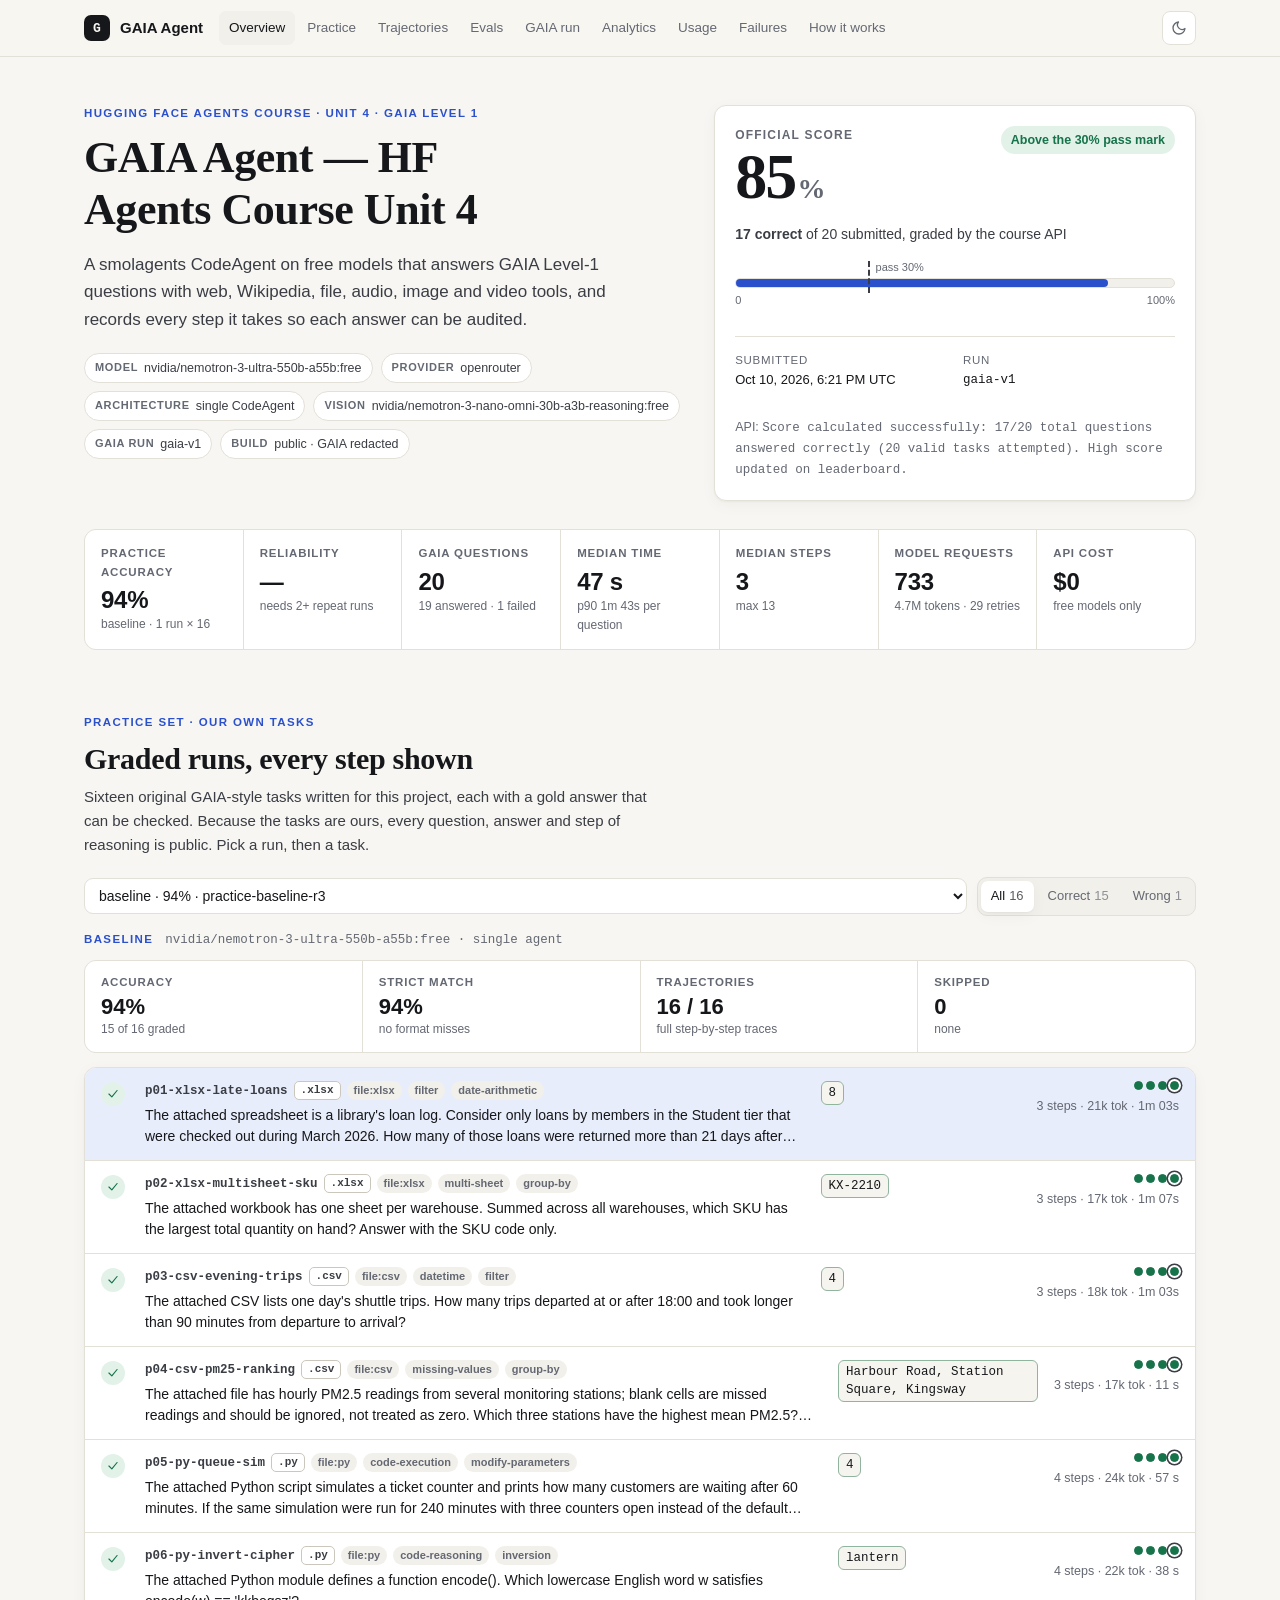
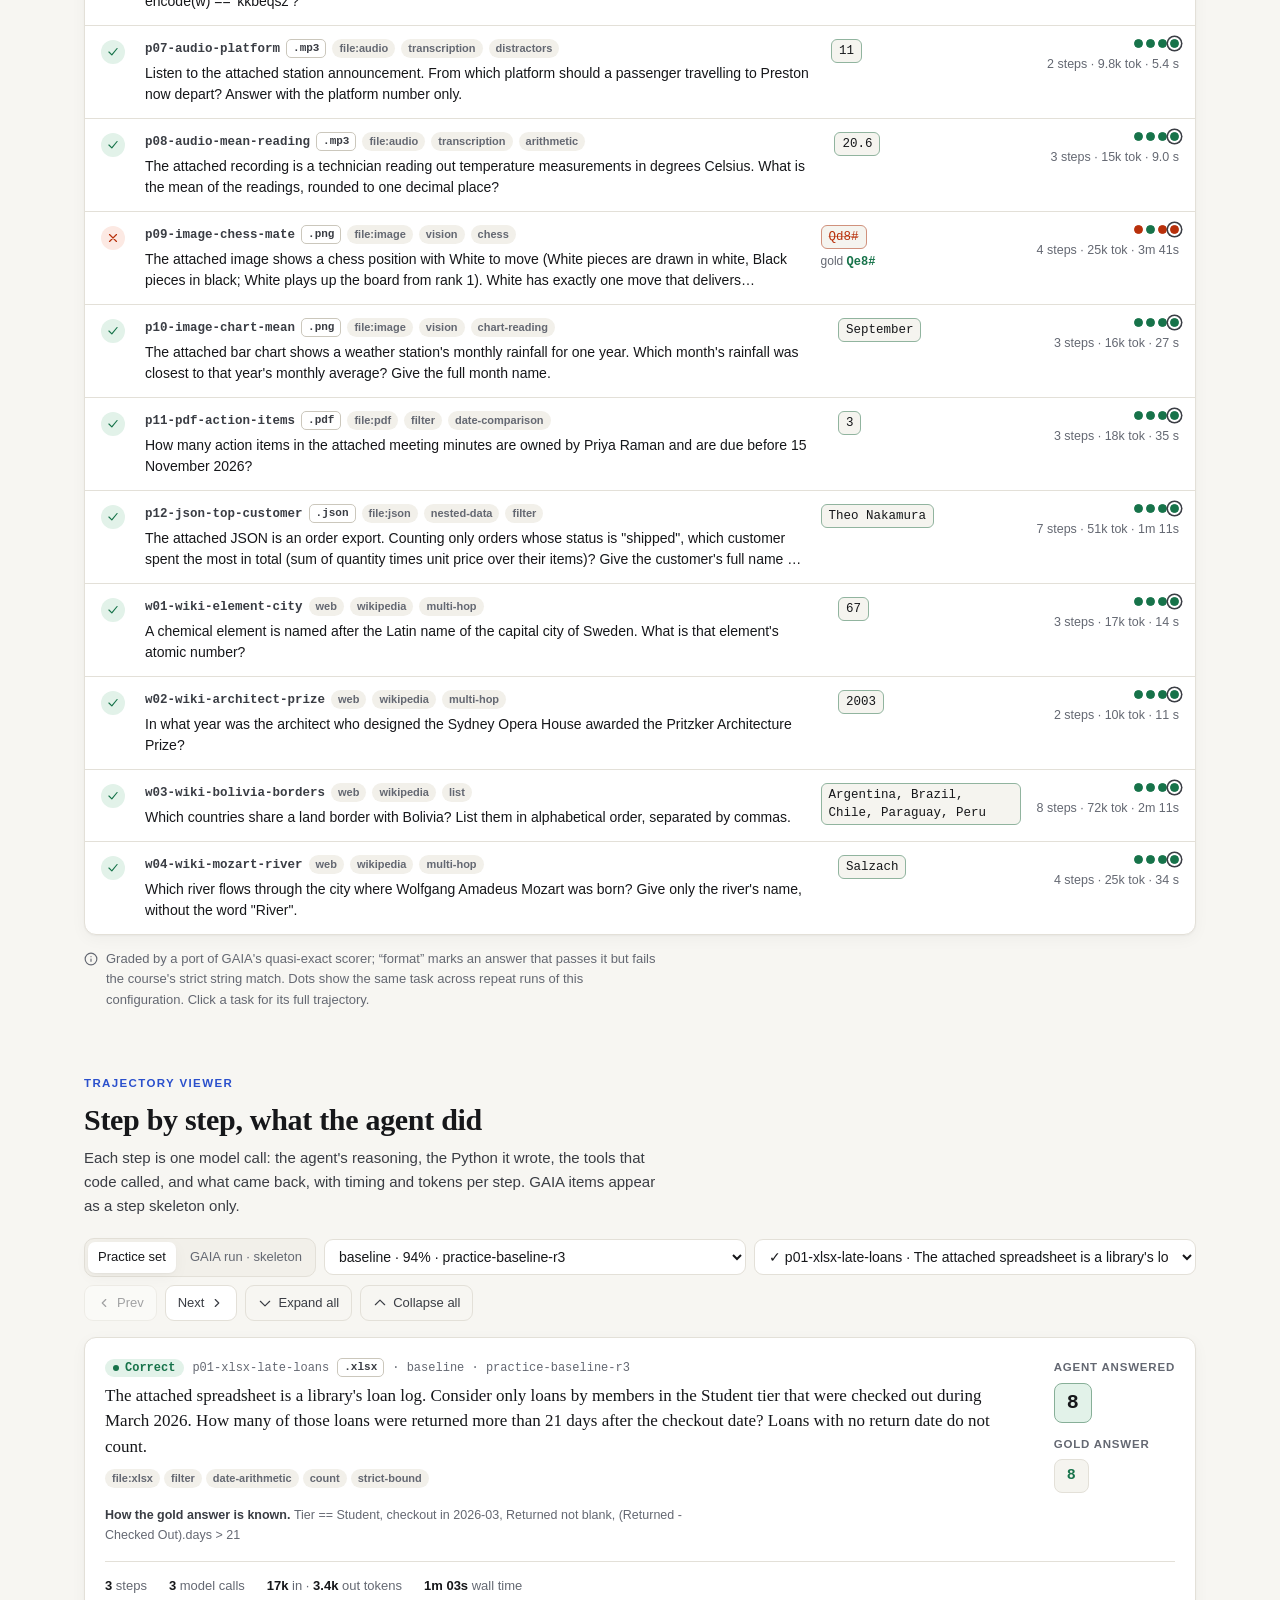
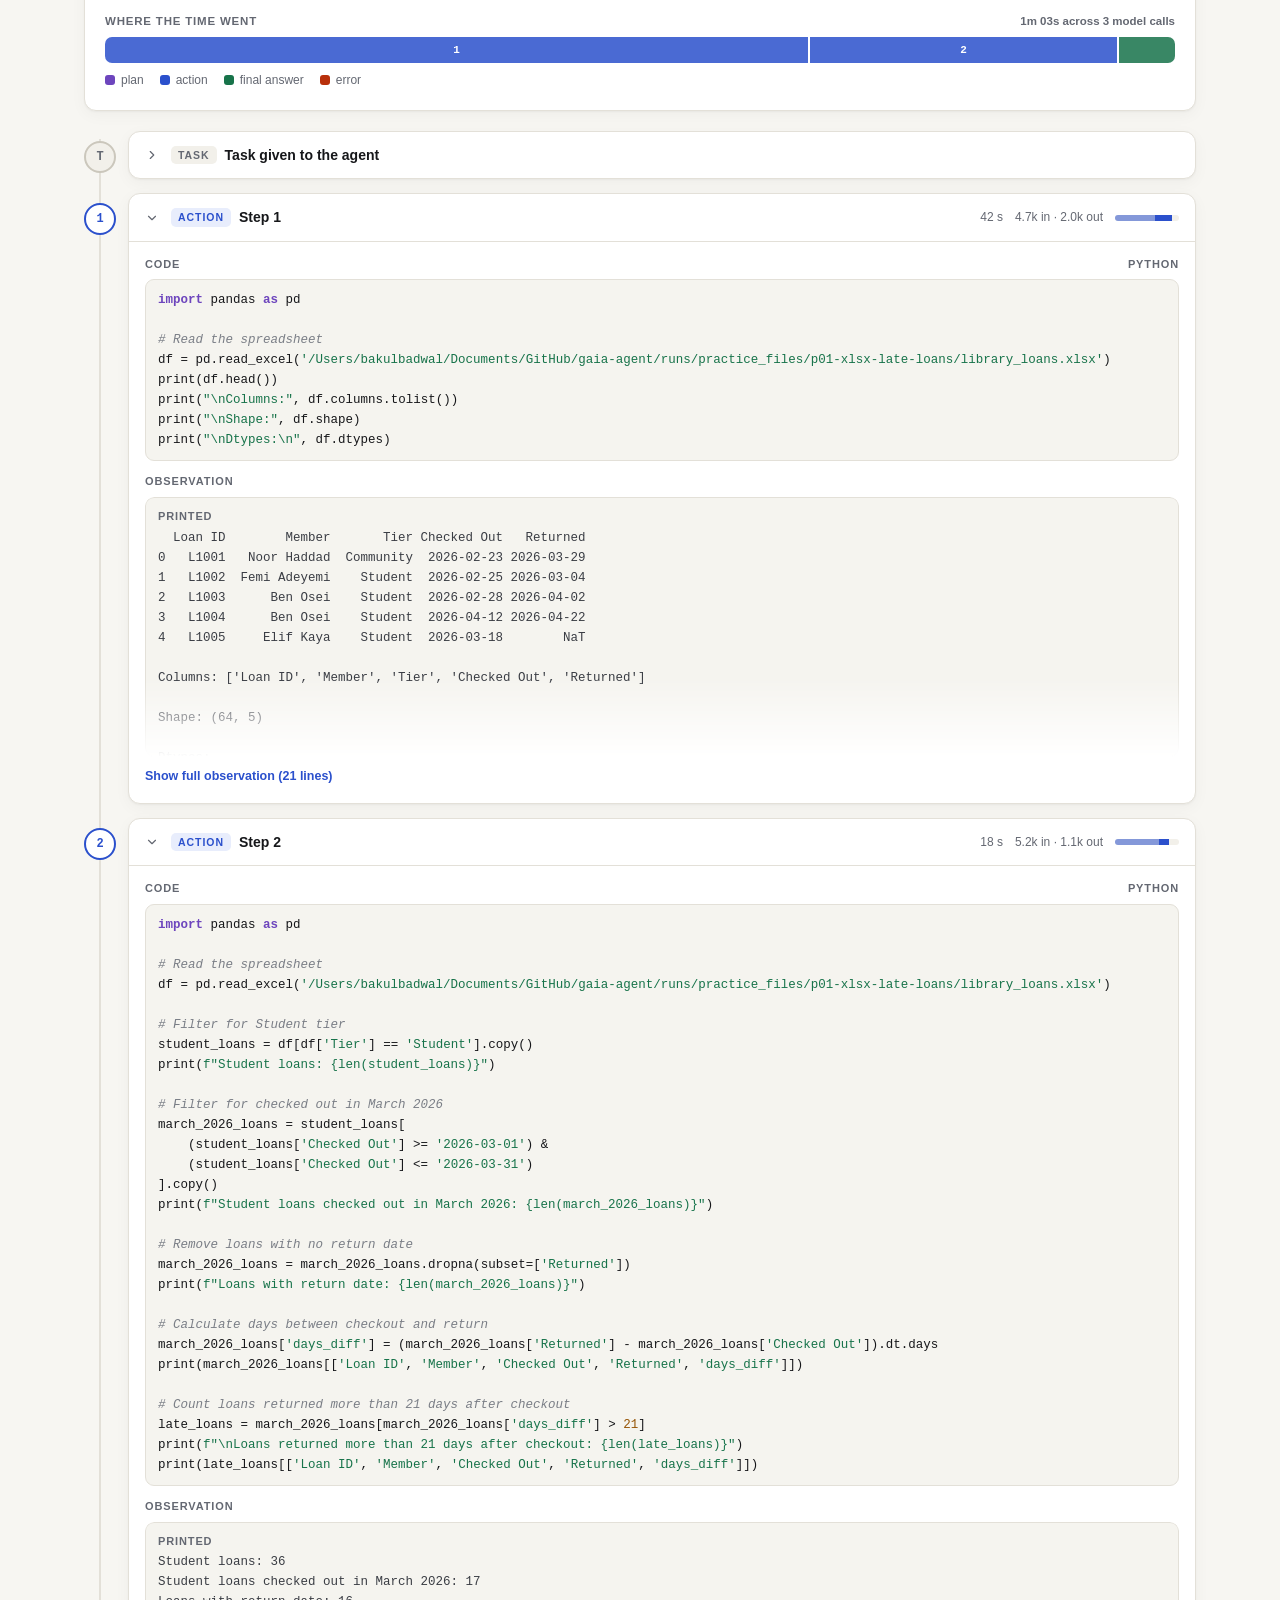
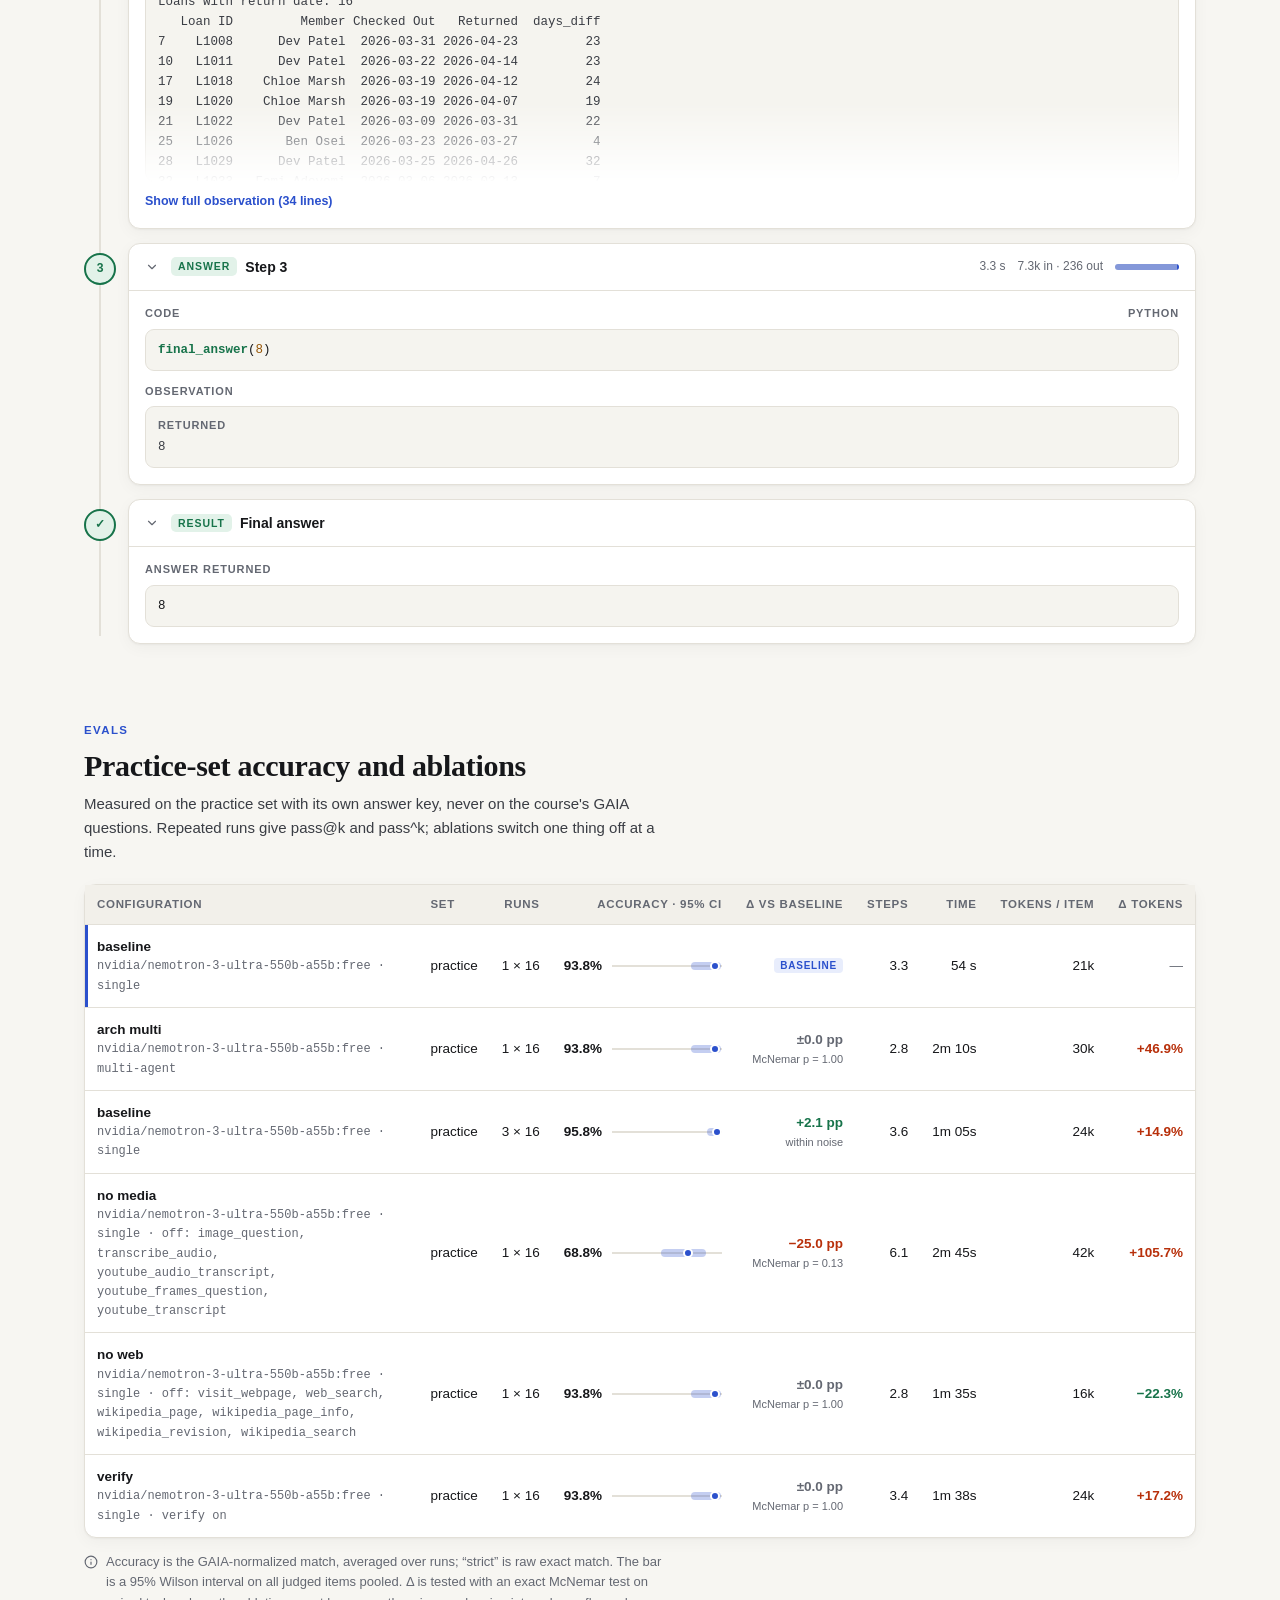
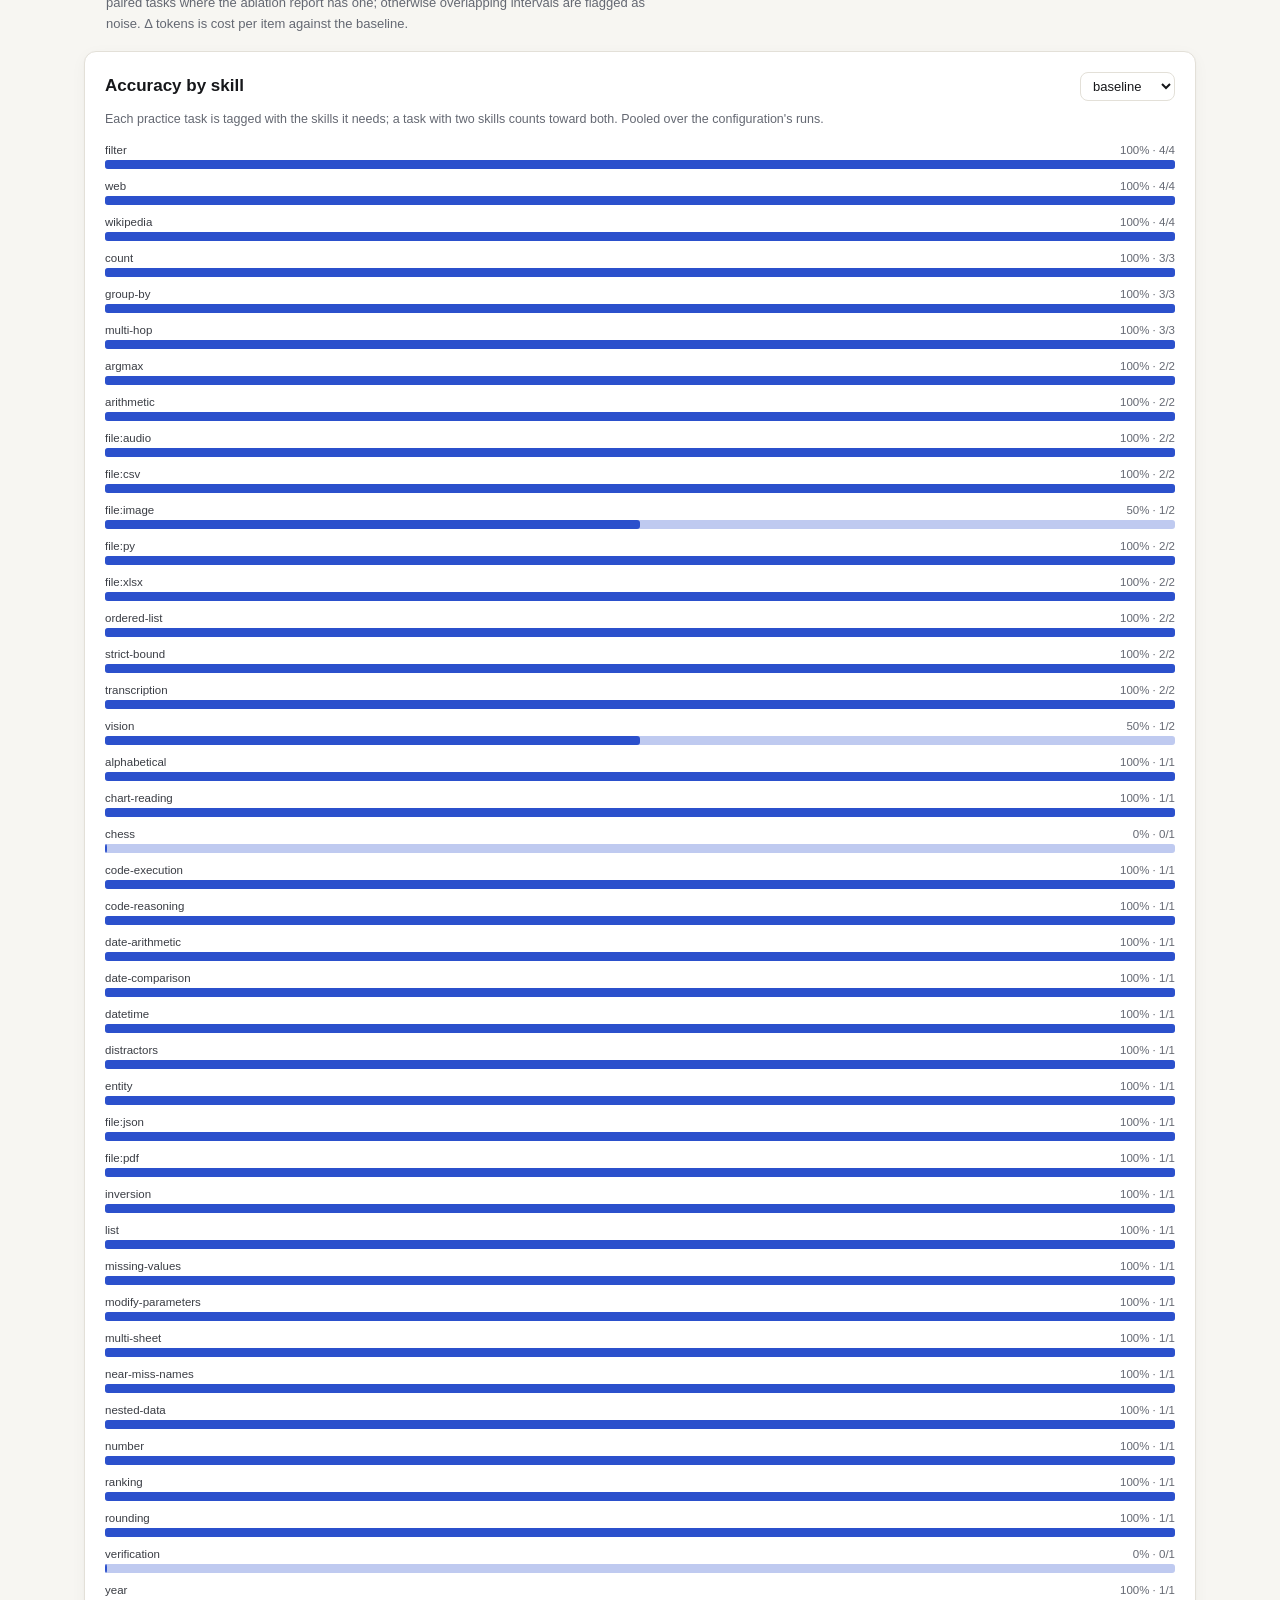
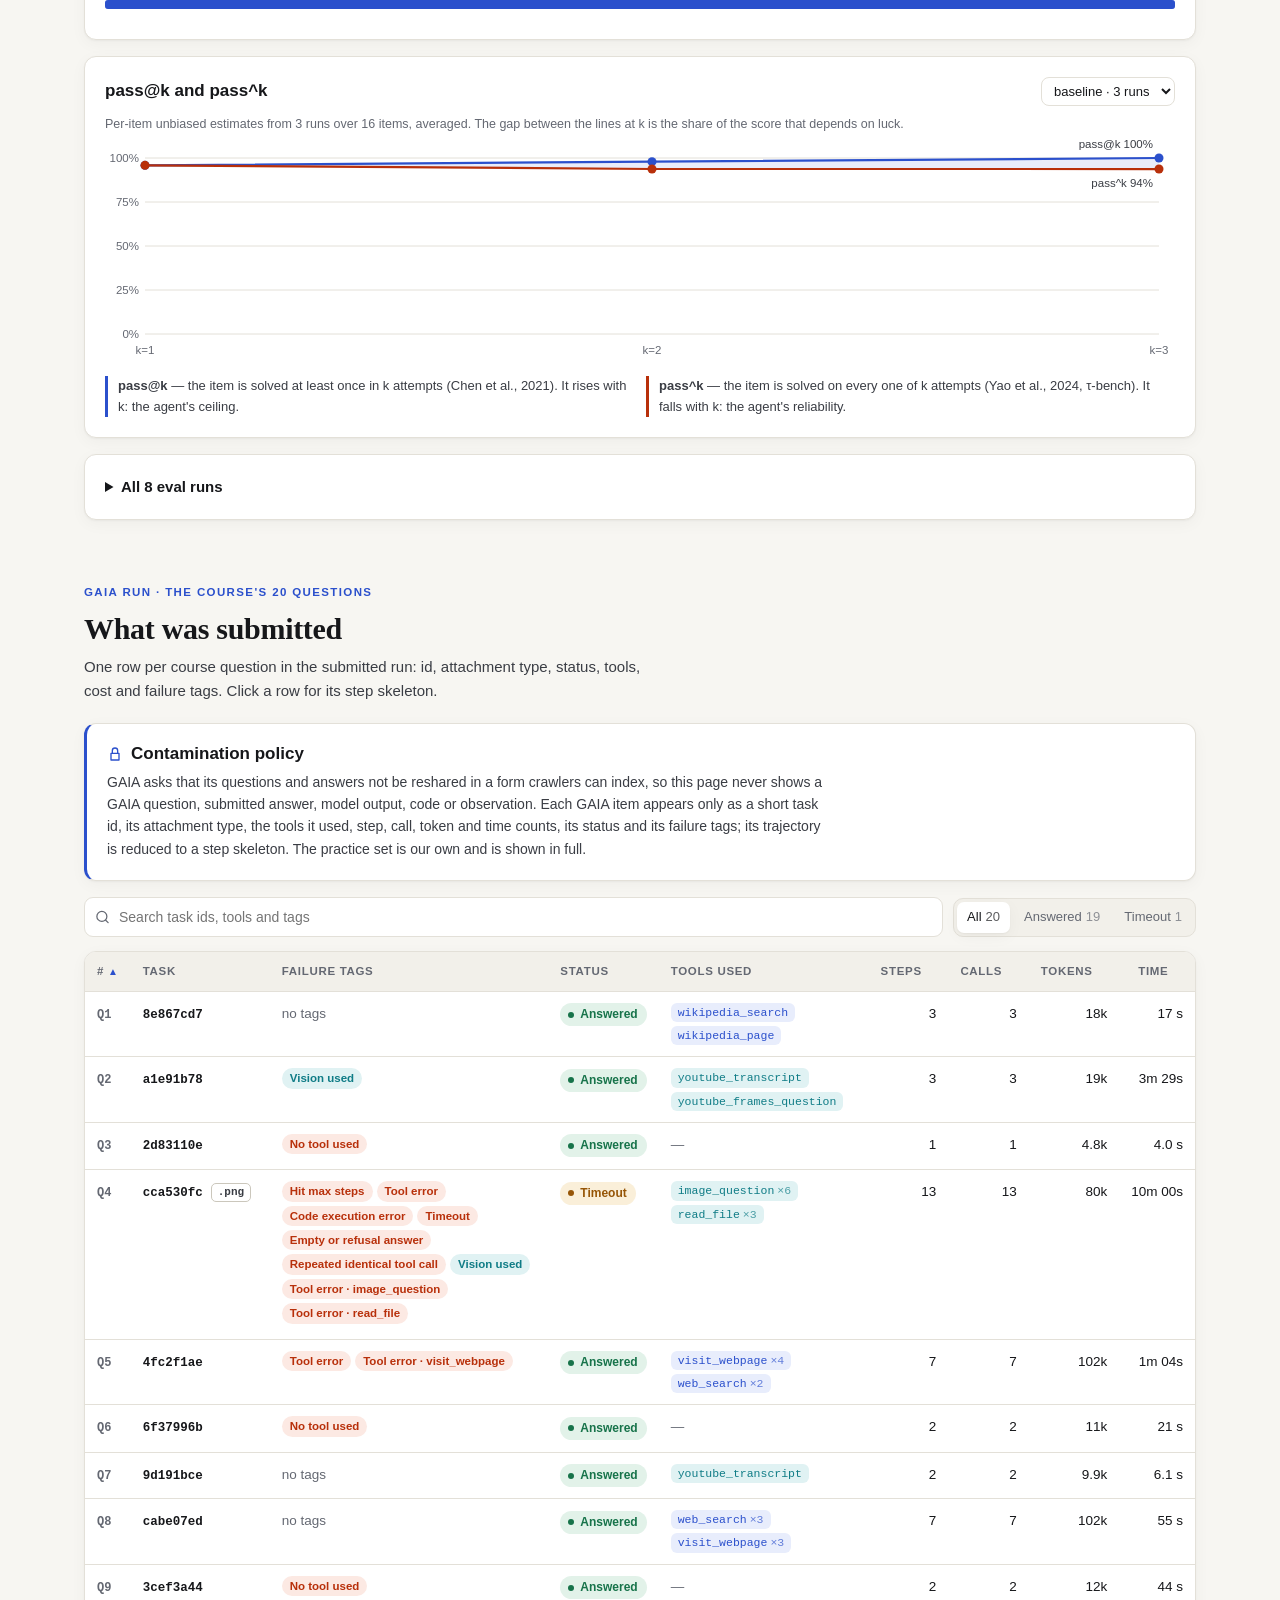
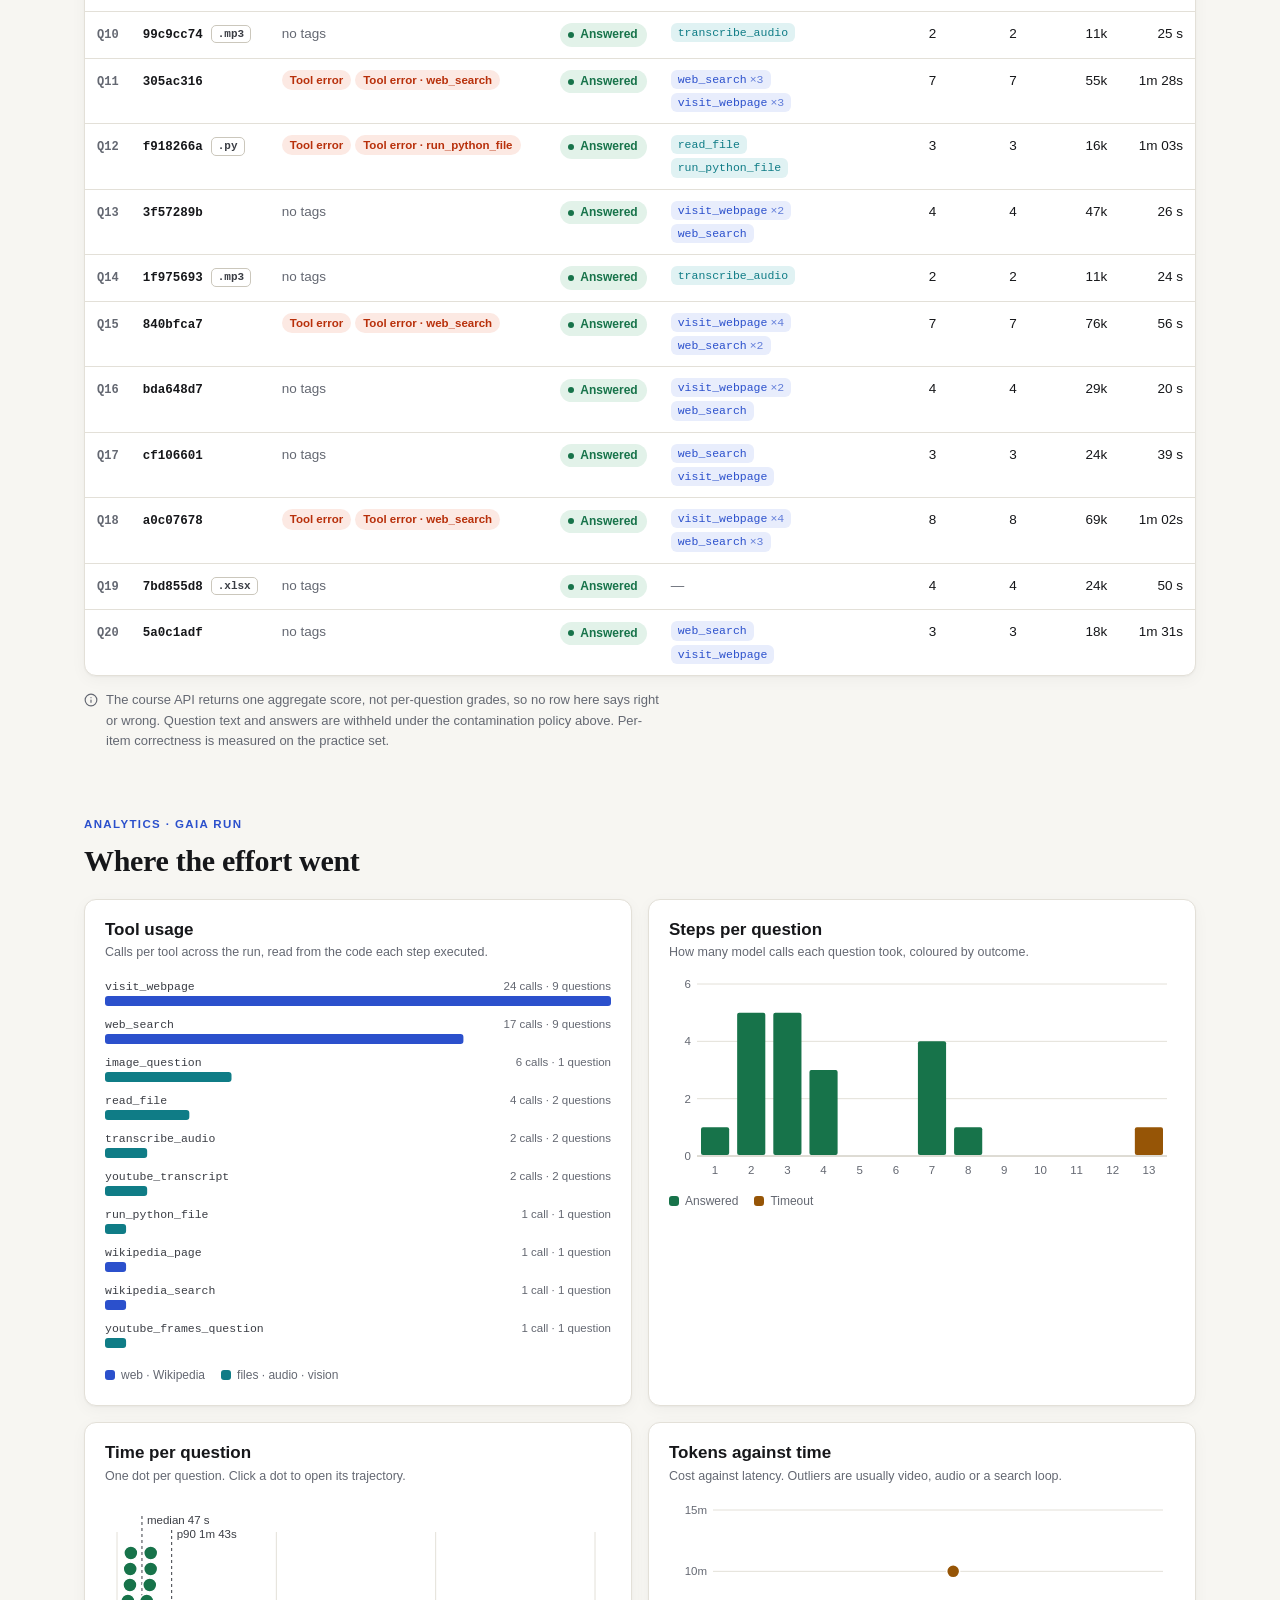
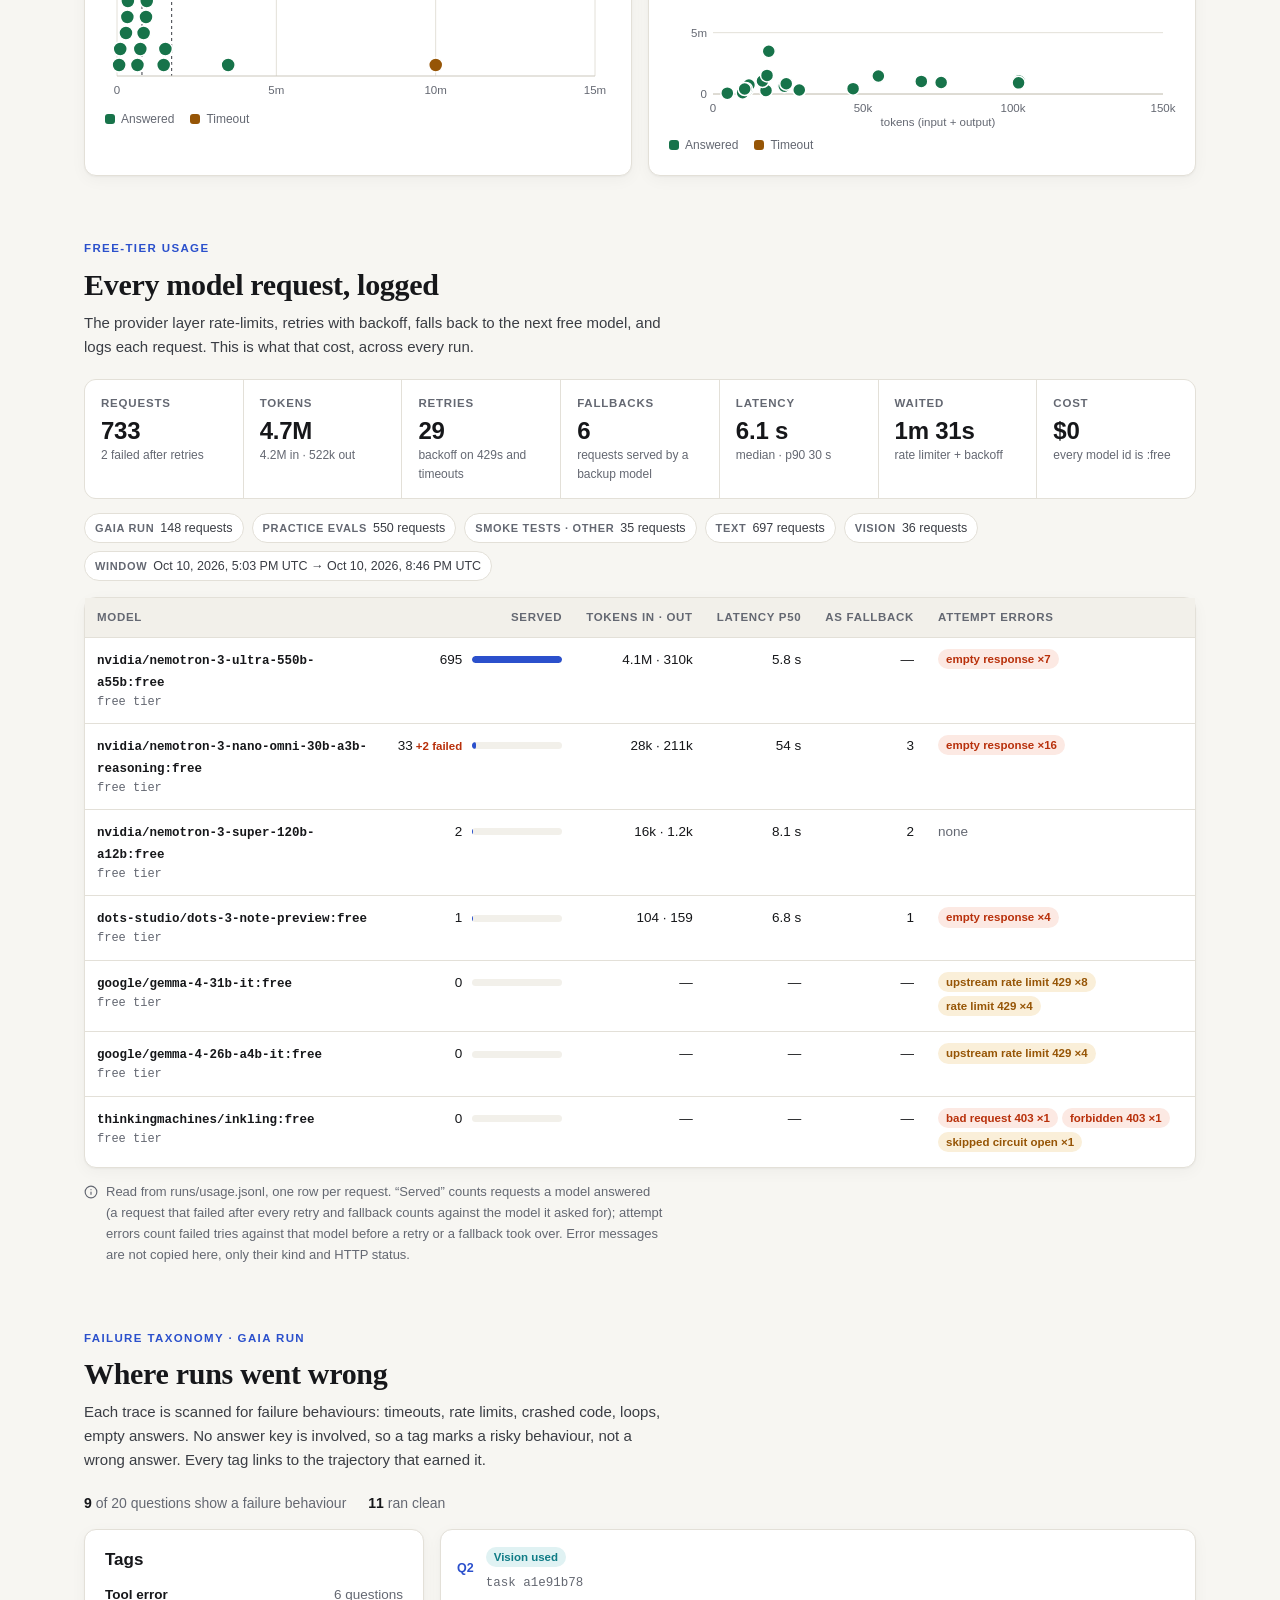
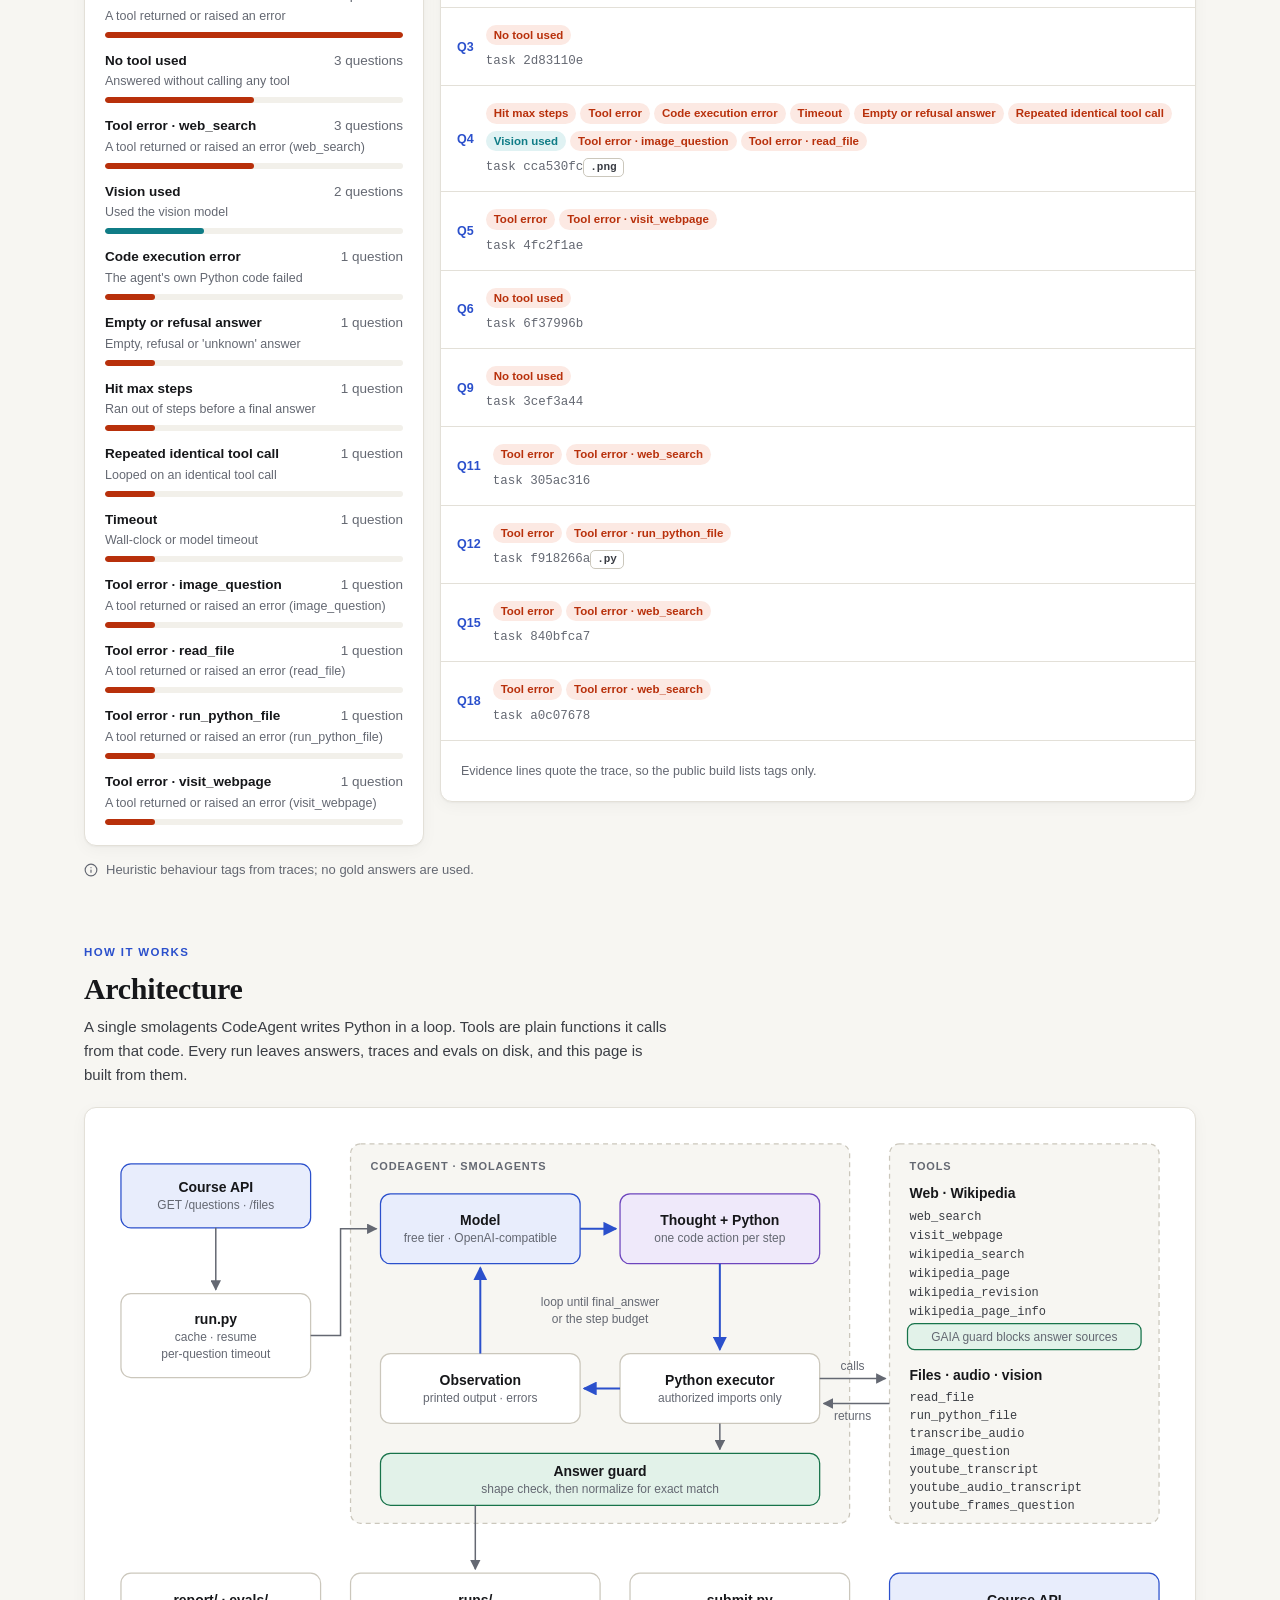
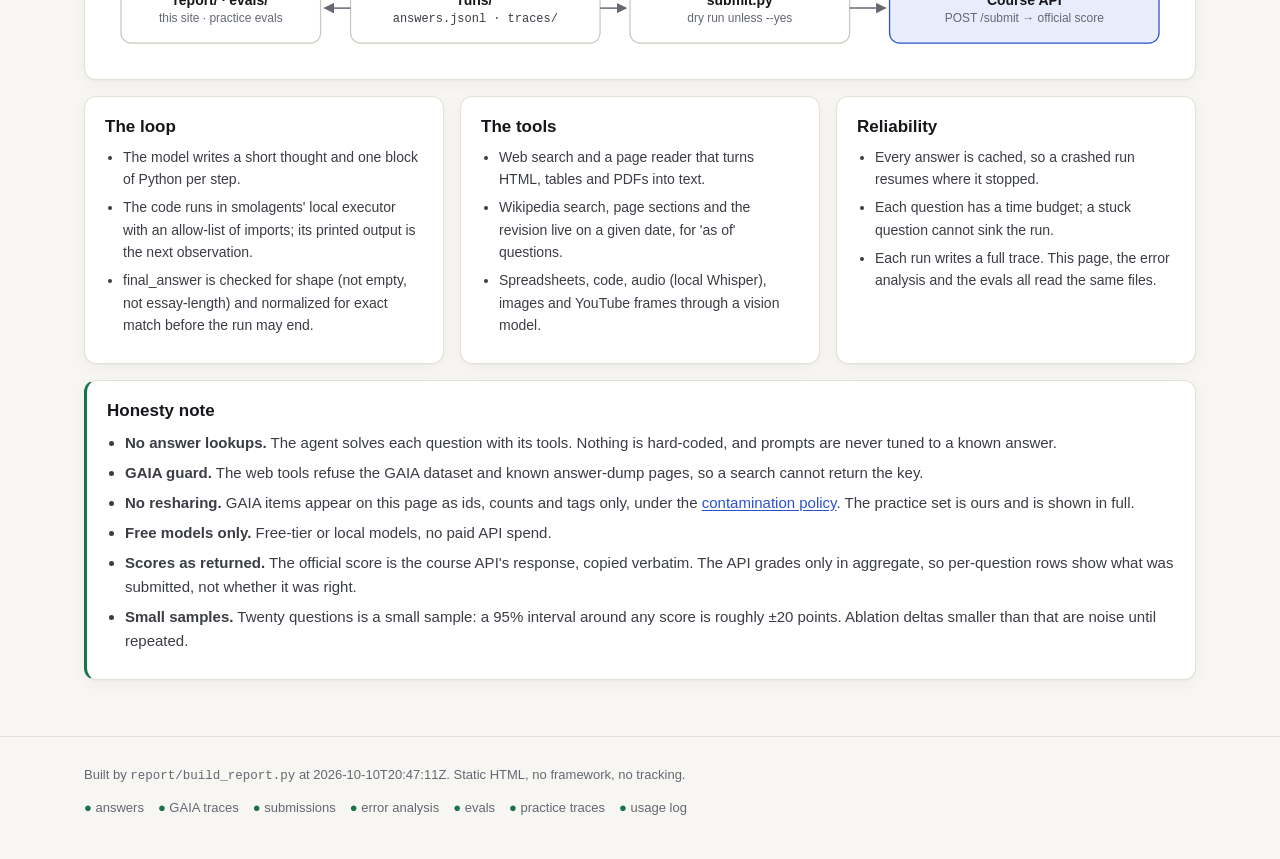
==== commit 6dfb71ca: "Results: 85% official, pass@3 100% / pass^3 93.8% on the practice set, ablation table; rebuild site " ====
--- a/docs/index.html
+++ b/docs/index.html
@@ -4,9 +4,9 @@
 <meta charset="utf-8">
 <meta name="viewport" content="width=device-width, initial-scale=1">
 <title>GAIA Agent — HF Agents Course Unit 4</title>
-<meta name="description" content="A smolagents CodeAgent on free models that answers GAIA Level-1 questions with web, Wikipedia, file, audio, image and video tools, and records every step it takes so each answer can be audited.">
+<meta name="description" content="Official score 85% on the course&#x27;s 20 GAIA Level-1 questions. A smolagents CodeAgent on free models that answers GAIA Level-1 questions with web, Wikipedia, file, audio, image and video tools, and records every step it takes so each answer can be audited.">
 <meta property="og:title" content="GAIA Agent — HF Agents Course Unit 4">
-<meta property="og:description" content="A smolagents CodeAgent on free models that answers GAIA Level-1 questions with web, Wikipedia, file, audio, image and video tools, and records every step it takes so each answer can be audited.">
+<meta property="og:description" content="Official score 85% on the course&#x27;s 20 GAIA Level-1 questions. A smolagents CodeAgent on free models that answers GAIA Level-1 questions with web, Wikipedia, file, audio, image and video tools, and records every step it takes so each answer can be audited.">
 <meta name="color-scheme" content="light dark">
 <meta name="theme-color" content="#f7f6f2" media="(prefers-color-scheme: light)">
 <meta name="theme-color" content="#0d0f12" media="(prefers-color-scheme: dark)">
@@ -164,13 +164,13 @@
 
 <footer>
   <div class="wrap">
-    <div>Built by <code>report/build_report.py</code> at <span class="num">2026-10-10T17:49:20Z</span>. Static HTML, no framework, no tracking.</div>
+    <div>Built by <code>report/build_report.py</code> at <span class="num">2026-10-10T20:47:11Z</span>. Static HTML, no framework, no tracking.</div>
     <div class="srcs" id="sources"></div>
   </div>
 </footer>
 
 <div class="tip" id="tip" role="tooltip"></div>
-<script type="application/json" id="report-data">{"meta":{"project":"GAIA Agent — HF Agents Course Unit 4","pitch":"A smolagents CodeAgent on free models that answers GAIA Level-1 questions with web, Wikipedia, file, audio, image and video tools, and records every step it takes so each answer can be audited.","generated_at":"2026-10-10T17:49:20Z","fixture":false,"public":true,"policy":"GAIA asks that its questions and answers not be reshared in a form crawlers can index, so this page never shows a GAIA question, submitted answer, model output, code or observation. Each GAIA item appears only as a short task id, its attachment type, the tools it used, step, call, token and time counts, its status and its failure tags; its trajectory is reduced to a step skeleton. The practice set is our own and is shown in full.","run_id":"gaia-v1","model":"nvidia/nemotron-3-ultra-550b-a55b:free","provider":"openrouter","arch":"single","vision_model":"nvidia/nemotron-3-nano-omni-30b-a3b-reasoning:free","verify":null,"known_tools":["web_search","visit_webpage","wikipedia_search","wikipedia_page","wikipedia_revision","wikipedia_page_info","read_file","run_python_file","transcribe_audio","image_question","youtube_transcript","youtube_audio_transcript","youtube_frames_question"],"sources":{"answers":true,"traces":true,"submissions":false,"error_analysis":false,"evals":true,"practice_traces":true,"usage":true}},"submission":{"latest":null,"history":[],"pass_mark":30.0},"questions":[{"n":1,"task_id":"8e867cd7","attachment":null,"status":"answered","error_type":null,"steps":3,"model_calls":3,"seconds":16.9,"input_tokens":17214,"output_tokens":460,"tokens":17674,"tools":{"wikipedia_search":1,"wikipedia_page":1},"tags":[],"has_trace":true,"run_id":"gaia-v1"},{"n":2,"task_id":"a1e91b78","attachment":null,"status":"answered","error_type":null,"steps":3,"model_calls":3,"seconds":209.3,"input_tokens":18034,"output_tokens":552,"tokens":18586,"tools":{"youtube_transcript":1,"youtube_frames_question":1},"tags":[],"has_trace":true,"run_id":"gaia-v1"},{"n":3,"task_id":"2d83110e","attachment":null,"status":"answered","error_type":null,"steps":1,"model_calls":1,"seconds":4.0,"input_tokens":4639,"output_tokens":132,"tokens":4771,"tools":{},"tags":[],"has_trace":true,"run_id":"gaia-v1"},{"n":4,"task_id":"cca530fc","attachment":"png","status":"answered","error_type":null,"steps":13,"model_calls":13,"seconds":94.3,"input_tokens":77078,"output_tokens":2983,"tokens":80061,"tools":{"image_question":6,"read_file":3},"tags":[],"has_trace":true,"run_id":"gaia-v1"},{"n":5,"task_id":"4fc2f1ae","attachment":null,"status":"answered","error_type":null,"steps":7,"model_calls":7,"seconds":63.5,"input_tokens":100293,"output_tokens":1740,"tokens":102033,"tools":{"visit_webpage":4,"web_search":2},"tags":[],"has_trace":true,"run_id":"gaia-v1"},{"n":6,"task_id":"6f37996b","attachment":null,"status":"answered","error_type":null,"steps":2,"model_calls":2,"seconds":20.5,"input_tokens":10347,"output_tokens":972,"tokens":11319,"tools":{},"tags":[],"has_trace":true,"run_id":"gaia-v1"},{"n":7,"task_id":"9d191bce","attachment":null,"status":"answered","error_type":null,"steps":2,"model_calls":2,"seconds":6.1,"input_tokens":9561,"output_tokens":313,"tokens":9874,"tools":{"youtube_transcript":1},"tags":[],"has_trace":true,"run_id":"gaia-v1"},{"n":8,"task_id":"cabe07ed","attachment":null,"status":"answered","error_type":null,"steps":7,"model_calls":7,"seconds":54.6,"input_tokens":100467,"output_tokens":1390,"tokens":101857,"tools":{"web_search":3,"visit_webpage":3},"tags":[],"has_trace":true,"run_id":"gaia-v1"},{"n":9,"task_id":"3cef3a44","attachment":null,"status":"answered","error_type":null,"steps":2,"model_calls":2,"seconds":43.9,"input_tokens":10479,"output_tokens":1501,"tokens":11980,"tools":{},"tags":[],"has_trace":true,"run_id":"gaia-v1"}],"traces":{"8e867cd7":{"task_id":"8e867cd7","redacted":true,"run_id":"gaia-v1","model":"nvidia/nemotron-3-ultra-550b-a55b:free","provider":"openrouter","arch":"single","started_at":"2026-10-10T17:39:50+00:00","seconds":16.9,"attachment":null,"error_type":null,"agents":["agent"],"steps":[{"index":0,"step_number":null,"type":"task","agent":"agent","is_final_answer":false,"tools":[],"error":false,"error_type":null,"images":null,"input_tokens":0,"output_tokens":0,"tokens_known":false,"duration_s":null,"sub_agents":[]},{"index":1,"step_number":1,"type":"action","agent":"agent","is_final_answer":false,"tools":["wikipedia_search"],"error":false,"error_type":null,"images":null,"input_tokens":4646,"output_tokens":85,"tokens_known":true,"duration_s":4.759,"sub_agents":[]},{"index":2,"step_number":2,"type":"action","agent":"agent","is_final_answer":false,"tools":["wikipedia_page"],"error":false,"error_type":null,"images":null,"input_tokens":5604,"output_tokens":107,"tokens_known":true,"duration_s":3.498,"sub_agents":[]},{"index":3,"step_number":3,"type":"action","agent":"agent","is_final_answer":true,"tools":[],"error":false,"error_type":null,"images":null,"input_tokens":6964,"output_tokens":268,"tokens_known":true,"duration_s":7.112,"sub_agents":[]},{"index":4,"step_number":null,"type":"final","agent":"agent","is_final_answer":false,"tools":[],"error":false,"error_type":null,"images":null,"input_tokens":0,"output_tokens":0,"tokens_known":false,"duration_s":null,"sub_agents":[]}],"totals":{"steps":3,"planning_steps":0,"input_tokens":17214,"output_tokens":460,"model_calls":3,"tool_calls_by_name":{"wikipedia_search":1,"wikipedia_page":1},"step_errors":0,"sub_agent_calls":0,"token_usage_complete":true}},"a1e91b78":{"task_id":"a1e91b78","redacted":true,"run_id":"gaia-v1","model":"nvidia/nemotron-3-ultra-550b-a55b:free","provider":"openrouter","arch":"single","started_at":"2026-10-10T17:40:05+00:00","seconds":209.3,"attachment":null,"error_type":null,"agents":["agent"],"steps":[{"index":0,"step_number":null,"type":"task","agent":"agent","is_final_answer":false,"tools":[],"error":false,"error_type":null,"images":null,"input_tokens":0,"output_tokens":0,"tokens_known":false,"duration_s":null,"sub_agents":[]},{"index":1,"step_number":1,"type":"action","agent":"agent","is_final_answer":false,"tools":["youtube_transcript"],"error":false,"error_type":null,"images":null,"input_tokens":4639,"output_tokens":115,"tokens_known":true,"duration_s":7.394,"sub_agents":[]},{"index":2,"step_number":2,"type":"action","agent":"agent","is_final_answer":false,"tools":["youtube_frames_question"],"error":false,"error_type":null,"images":null,"input_tokens":4836,"output_tokens":244,"tokens_known":true,"duration_s":197.726,"sub_agents":[]},{"index":3,"step_number":3,"type":"action","agent":"agent","is_final_answer":true,"tools":[],"error":false,"error_type":null,"images":null,"input_tokens":8559,"output_tokens":193,"tokens_known":true,"duration_s":4.134,"sub_agents":[]},{"index":4,"step_number":null,"type":"final","agent":"agent","is_final_answer":false,"tools":[],"error":false,"error_type":null,"images":null,"input_tokens":0,"output_tokens":0,"tokens_known":false,"duration_s":null,"sub_agents":[]}],"totals":{"steps":3,"planning_steps":0,"input_tokens":18034,"output_tokens":552,"model_calls":3,"tool_calls_by_name":{"youtube_transcript":1,"youtube_frames_question":1},"step_errors":0,"sub_agent_calls":0,"token_usage_complete":true}},"2d83110e":{"task_id":"2d83110e","redacted":true,"run_id":"gaia-v1","model":"nvidia/nemotron-3-ultra-550b-a55b:free","provider":"openrouter","arch":"single","started_at":"2026-10-10T17:43:35+00:00","seconds":4.0,"attachment":null,"error_type":null,"agents":["agent"],"steps":[{"index":0,"step_number":null,"type":"task","agent":"agent","is_final_answer":false,"tools":[],"error":false,"error_type":null,"images":null,"input_tokens":0,"output_tokens":0,"tokens_known":false,"duration_s":null,"sub_agents":[]},{"index":1,"step_number":1,"type":"action","agent":"agent","is_final_answer":true,"tools":[],"error":false,"error_type":null,"images":null,"input_tokens":4639,"output_tokens":132,"tokens_known":true,"duration_s":3.985,"sub_agents":[]},{"index":2,"step_number":null,"type":"final","agent":"agent","is_final_answer":false,"tools":[],"error":false,"error_type":null,"images":null,"input_tokens":0,"output_tokens":0,"tokens_known":false,"duration_s":null,"sub_agents":[]}],"totals":{"steps":1,"planning_steps":0,"input_tokens":4639,"output_tokens":132,"model_calls":1,"tool_calls_by_name":{},"step_errors":0,"sub_agent_calls":0,"token_usage_complete":true}},"cca530fc":{"task_id":"cca530fc","redacted":true,"run_id":"gaia-v1","model":"nvidia/nemotron-3-ultra-550b-a55b:free","provider":"openrouter","arch":"single","started_at":"2026-10-10T17:43:39+00:00","seconds":94.3,"attachment":null,"error_type":null,"agents":["agent"],"steps":[{"index":0,"step_number":null,"type":"task","agent":"agent","is_final_answer":false,"tools":[],"error":false,"error_type":null,"images":null,"input_tokens":0,"output_tokens":0,"tokens_known":false,"duration_s":null,"sub_agents":[]},{"index":1,"step_number":1,"type":"action","agent":"agent","is_final_answer":false,"tools":["image_question"],"error":false,"error_type":null,"images":null,"input_tokens":4685,"output_tokens":133,"tokens_known":true,"duration_s":4.394,"sub_agents":[]},{"index":2,"step_number":2,"type":"action","agent":"agent","is_final_answer":false,"tools":["image_question"],"error":false,"error_type":null,"images":null,"input_tokens":4951,"output_tokens":209,"tokens_known":true,"duration_s":3.421,"sub_agents":[]},{"index":3,"step_number":3,"type":"action","agent":"agent","is_final_answer":false,"tools":[],"error":true,"error_type":"AgentExecutionError","images":null,"input_tokens":5226,"output_tokens":185,"tokens_known":true,"duration_s":3.409,"sub_agents":[]},{"index":4,"step_number":4,"type":"action","agent":"agent","is_final_answer":false,"tools":["image_question"],"error":false,"error_type":null,"images":null,"input_tokens":5504,"output_tokens":249,"tokens_known":true,"duration_s":7.79,"sub_agents":[]},{"index":5,"step_number":5,"type":"action","agent":"agent","is_final_answer":false,"tools":["image_question"],"error":false,"error_type":null,"images":null,"input_tokens":5779,"output_tokens":224,"tokens_known":true,"duration_s":3.641,"sub_agents":[]},{"index":6,"step_number":6,"type":"action","agent":"agent","is_final_answer":false,"tools":[],"error":true,"error_type":"AgentExecutionError","images":null,"input_tokens":6045,"output_tokens":168,"tokens_known":true,"duration_s":3.081,"sub_agents":[]},{"index":7,"step_number":7,"type":"action","agent":"agent","is_final_answer":false,"tools":["image_question"],"error":false,"error_type":null,"images":null,"input_tokens":6315,"output_tokens":226,"tokens_known":true,"duration_s":10.214,"sub_agents":[]},{"index":8,"step_number":8,"type":"action","agent":"agent","is_final_answer":false,"tools":["read_file"],"error":false,"error_type":null,"images":null,"input_tokens":6581,"output_tokens":185,"tokens_known":true,"duration_s":2.99,"sub_agents":[]},{"index":9,"step_number":9,"type":"action","agent":"agent","is_final_answer":false,"tools":["read_file"],"error":false,"error_type":null,"images":null,"input_tokens":6791,"output_tokens":211,"tokens_known":true,"duration_s":6.392,"sub_agents":[]},{"index":10,"step_number":10,"type":"action","agent":"agent","is_final_answer":false,"tools":[],"error":true,"error_type":"AgentExecutionError","images":null,"input_tokens":7010,"output_tokens":193,"tokens_known":true,"duration_s":6.689,"sub_agents":[]},{"index":11,"step_number":11,"type":"action","agent":"agent","is_final_answer":false,"tools":["image_question"],"error":false,"error_type":null,"images":null,"input_tokens":7300,"output_tokens":349,"tokens_known":true,"duration_s":12.458,"sub_agents":[]},{"index":12,"step_number":12,"type":"action","agent":"agent","is_final_answer":false,"tools":["read_file"],"error":false,"error_type":null,"images":null,"input_tokens":7567,"output_tokens":307,"tokens_known":true,"duration_s":13.382,"sub_agents":[]},{"index":13,"step_number":13,"type":"action","agent":"agent","is_final_answer":false,"tools":[],"error":true,"error_type":"AgentMaxStepsError","images":null,"input_tokens":3324,"output_tokens":344,"tokens_known":true,"duration_s":16.223,"sub_agents":[]},{"index":14,"step_number":null,"type":"final","agent":"agent","is_final_answer":false,"tools":[],"error":false,"error_type":null,"images":null,"input_tokens":0,"output_tokens":0,"tokens_known":false,"duration_s":null,"sub_agents":[]}],"totals":{"steps":13,"planning_steps":0,"input_tokens":77078,"output_tokens":2983,"model_calls":13,"tool_calls_by_name":{"image_question":6,"read_file":3},"step_errors":4,"sub_agent_calls":0,"token_usage_complete":true}},"4fc2f1ae":{"task_id":"4fc2f1ae","redacted":true,"run_id":"gaia-v1","model":"nvidia/nemotron-3-ultra-550b-a55b:free","provider":"openrouter","arch":"single","started_at":"2026-10-10T17:45:13+00:00","seconds":63.5,"attachment":null,"error_type":null,"agents":["agent"],"steps":[{"index":0,"step_number":null,"type":"task","agent":"agent","is_final_answer":false,"tools":[],"error":false,"error_type":null,"images":null,"input_tokens":0,"output_tokens":0,"tokens_known":false,"duration_s":null,"sub_agents":[]},{"index":1,"step_number":1,"type":"action","agent":"agent","is_final_answer":false,"tools":["web_search"],"error":false,"error_type":null,"images":null,"input_tokens":4628,"output_tokens":223,"tokens_known":true,"duration_s":8.869,"sub_agents":[]},{"index":2,"step_number":2,"type":"action","agent":"agent","is_final_answer":false,"tools":["visit_webpage"],"error":false,"error_type":null,"images":null,"input_tokens":5700,"output_tokens":178,"tokens_known":true,"duration_s":8.063,"sub_agents":[]},{"index":3,"step_number":3,"type":"action","agent":"agent","is_final_answer":false,"tools":["visit_webpage"],"error":false,"error_type":null,"images":null,"input_tokens":11894,"output_tokens":272,"tokens_known":true,"duration_s":10.166,"sub_agents":[]},{"index":4,"step_number":4,"type":"action","agent":"agent","is_final_answer":false,"tools":["visit_webpage"],"error":false,"error_type":null,"images":null,"input_tokens":17542,"output_tokens":583,"tokens_known":true,"duration_s":12.801,"sub_agents":[]},{"index":5,"step_number":5,"type":"action","agent":"agent","is_final_answer":false,"tools":["web_search"],"error":false,"error_type":null,"images":null,"input_tokens":17734,"output_tokens":106,"tokens_known":true,"duration_s":7.313,"sub_agents":[]},{"index":6,"step_number":6,"type":"action","agent":"agent","is_final_answer":false,"tools":["visit_webpage"],"error":false,"error_type":null,"images":null,"input_tokens":19041,"output_tokens":147,"tokens_known":true,"duration_s":2.639,"sub_agents":[]},{"index":7,"step_number":7,"type":"action","agent":"agent","is_final_answer":true,"tools":[],"error":false,"error_type":null,"images":null,"input_tokens":23754,"output_tokens":231,"tokens_known":true,"duration_s":13.601,"sub_agents":[]},{"index":8,"step_number":null,"type":"final","agent":"agent","is_final_answer":false,"tools":[],"error":false,"error_type":null,"images":null,"input_tokens":0,"output_tokens":0,"tokens_known":false,"duration_s":null,"sub_agents":[]}],"totals":{"steps":7,"planning_steps":0,"input_tokens":100293,"output_tokens":1740,"model_calls":7,"tool_calls_by_name":{"visit_webpage":4,"web_search":2},"step_errors":0,"sub_agent_calls":0,"token_usage_complete":true}},"6f37996b":{"task_id":"6f37996b","redacted":true,"run_id":"gaia-v1","model":"nvidia/nemotron-3-ultra-550b-a55b:free","provider":"openrouter","arch":"single","started_at":"2026-10-10T17:46:16+00:00","seconds":20.5,"attachment":null,"error_type":null,"agents":["agent"],"steps":[{"index":0,"step_number":null,"type":"task","agent":"agent","is_final_answer":false,"tools":[],"error":false,"error_type":null,"images":null,"input_tokens":0,"output_tokens":0,"tokens_known":false,"duration_s":null,"sub_agents":[]},{"index":1,"step_number":1,"type":"action","agent":"agent","is_final_answer":false,"tools":[],"error":false,"error_type":null,"images":null,"input_tokens":4750,"output_tokens":672,"tokens_known":true,"duration_s":16.509,"sub_agents":[]},{"index":2,"step_number":2,"type":"action","agent":"agent","is_final_answer":true,"tools":[],"error":false,"error_type":null,"images":null,"input_tokens":5597,"output_tokens":300,"tokens_known":true,"duration_s":3.997,"sub_agents":[]},{"index":3,"step_number":null,"type":"final","agent":"agent","is_final_answer":false,"tools":[],"error":false,"error_type":null,"images":null,"input_tokens":0,"output_tokens":0,"tokens_known":false,"duration_s":null,"sub_agents":[]}],"totals":{"steps":2,"planning_steps":0,"input_tokens":10347,"output_tokens":972,"model_calls":2,"tool_calls_by_name":{},"step_errors":0,"sub_agent_calls":0,"token_usage_complete":true}},"9d191bce":{"task_id":"9d191bce","redacted":true,"run_id":"gaia-v1","model":"nvidia/nemotron-3-ultra-550b-a55b:free","provider":"openrouter","arch":"single","started_at":"2026-10-10T17:46:37+00:00","seconds":6.1,"attachment":null,"error_type":null,"agents":["agent"],"steps":[{"index":0,"step_number":null,"type":"task","agent":"agent","is_final_answer":false,"tools":[],"error":false,"error_type":null,"images":null,"input_tokens":0,"output_tokens":0,"tokens_known":false,"duration_s":null,"sub_agents":[]},{"index":1,"step_number":1,"type":"action","agent":"agent","is_final_answer":false,"tools":["youtube_transcript"],"error":false,"error_type":null,"images":null,"input_tokens":4644,"output_tokens":146,"tokens_known":true,"duration_s":2.455,"sub_agents":[]},{"index":2,"step_number":2,"type":"action","agent":"agent","is_final_answer":true,"tools":[],"error":false,"error_type":null,"images":null,"input_tokens":4917,"output_tokens":167,"tokens_known":true,"duration_s":3.664,"sub_agents":[]},{"index":3,"step_number":null,"type":"final","agent":"agent","is_final_answer":false,"tools":[],"error":false,"error_type":null,"images":null,"input_tokens":0,"output_tokens":0,"tokens_known":false,"duration_s":null,"sub_agents":[]}],"totals":{"steps":2,"planning_steps":0,"input_tokens":9561,"output_tokens":313,"model_calls":2,"tool_calls_by_name":{"youtube_transcript":1},"step_errors":0,"sub_agent_calls":0,"token_usage_complete":true}},"cabe07ed":{"task_id":"cabe07ed","redacted":true,"run_id":"gaia-v1","model":"nvidia/nemotron-3-ultra-550b-a55b:free","provider":"openrouter","arch":"single","started_at":"2026-10-10T17:46:43+00:00","seconds":54.6,"attachment":null,"error_type":null,"agents":["agent"],"steps":[{"index":0,"step_number":null,"type":"task","agent":"agent","is_final_answer":false,"tools":[],"error":false,"error_type":null,"images":null,"input_tokens":0,"output_tokens":0,"tokens_known":false,"duration_s":null,"sub_agents":[]},{"index":1,"step_number":1,"type":"action","agent":"agent","is_final_answer":false,"tools":["web_search"],"error":false,"error_type":null,"images":null,"input_tokens":4670,"output_tokens":171,"tokens_known":true,"duration_s":5.129,"sub_agents":[]},{"index":2,"step_number":2,"type":"action","agent":"agent","is_final_answer":false,"tools":["visit_webpage"],"error":false,"error_type":null,"images":null,"input_tokens":6275,"output_tokens":210,"tokens_known":true,"duration_s":5.89,"sub_agents":[]},{"index":3,"step_number":3,"type":"action","agent":"agent","is_final_answer":false,"tools":["visit_webpage"],"error":false,"error_type":null,"images":null,"input_tokens":11153,"output_tokens":205,"tokens_known":true,"duration_s":7.223,"sub_agents":[]},{"index":4,"step_number":4,"type":"action","agent":"agent","is_final_answer":false,"tools":["visit_webpage"],"error":false,"error_type":null,"images":null,"input_tokens":16295,"output_tokens":202,"tokens_known":true,"duration_s":4.806,"sub_agents":[]},{"index":5,"step_number":5,"type":"action","agent":"agent","is_final_answer":false,"tools":["web_search"],"error":false,"error_type":null,"images":null,"input_tokens":19672,"output_tokens":159,"tokens_known":true,"duration_s":5.243,"sub_agents":[]},{"index":6,"step_number":6,"type":"action","agent":"agent","is_final_answer":false,"tools":["web_search"],"error":false,"error_type":null,"images":null,"input_tokens":20815,"output_tokens":205,"tokens_known":true,"duration_s":12.667,"sub_agents":[]},{"index":7,"step_number":7,"type":"action","agent":"agent","is_final_answer":true,"tools":[],"error":false,"error_type":null,"images":null,"input_tokens":21587,"output_tokens":238,"tokens_known":true,"duration_s":13.618,"sub_agents":[]},{"index":8,"step_number":null,"type":"final","agent":"agent","is_final_answer":false,"tools":[],"error":false,"error_type":null,"images":null,"input_tokens":0,"output_tokens":0,"tokens_known":false,"duration_s":null,"sub_agents":[]}],"totals":{"steps":7,"planning_steps":0,"input_tokens":100467,"output_tokens":1390,"model_calls":7,"tool_calls_by_name":{"web_search":3,"visit_webpage":3},"step_errors":0,"sub_agent_calls":0,"token_usage_complete":true}},"3cef3a44":{"task_id":"3cef3a44","redacted":true,"run_id":"gaia-v1","model":"nvidia/nemotron-3-ultra-550b-a55b:free","provider":"openrouter","arch":"single","started_at":"2026-10-10T17:47:38+00:00","seconds":43.9,"attachment":null,"error_type":null,"agents":["agent"],"steps":[{"index":0,"step_number":null,"type":"task","agent":"agent","is_final_answer":false,"tools":[],"error":false,"error_type":null,"images":null,"input_tokens":0,"output_tokens":0,"tokens_known":false,"duration_s":null,"sub_agents":[]},{"index":1,"step_number":1,"type":"action","agent":"agent","is_final_answer":false,"tools":[],"error":false,"error_type":null,"images":null,"input_tokens":4845,"output_tokens":1021,"tokens_known":true,"duration_s":23.97,"sub_agents":[]},{"index":2,"step_number":2,"type":"action","agent":"agent","is_final_answer":true,"tools":[],"error":false,"error_type":null,"images":null,"input_tokens":5634,"output_tokens":480,"tokens_known":true,"duration_s":19.879,"sub_agents":[]},{"index":3,"step_number":null,"type":"final","agent":"agent","is_final_answer":false,"tools":[],"error":false,"error_type":null,"images":null,"input_tokens":0,"output_tokens":0,"tokens_known":false,"duration_s":null,"sub_agents":[]}],"totals":{"steps":2,"planning_steps":0,"input_tokens":10479,"output_tokens":1501,"model_calls":2,"tool_calls_by_name":{},"step_errors":0,"sub_agent_calls":0,"token_usage_complete":true}}},"analytics":{"tool_usage":[{"name":"visit_webpage","calls":7,"questions":2},{"name":"image_question","calls":6,"questions":1},{"name":"web_search","calls":5,"questions":2},{"name":"read_file","calls":3,"questions":1},{"name":"youtube_transcript","calls":2,"questions":2},{"name":"wikipedia_page","calls":1,"questions":1},{"name":"wikipedia_search","calls":1,"questions":1},{"name":"youtube_frames_question","calls":1,"questions":1}],"status":{"answered":9,"error":0,"timeout":0,"empty":0},"seconds":{"median":43.9,"p90":117.30000000000003,"total":513.1},"steps":{"median":3.0,"max":13},"tokens":{"total":358155,"median":17674.0},"tool_calls_total":26},"errors":null,"evals":{"runs":[{"run_id":"practice-baseline-r1","set":"practice","config":{"provider":"openrouter","model":"nvidia/nemotron-3-ultra-550b-a55b:free","vision_model":"nvidia/nemotron-3-nano-omni-30b-a3b-reasoning:free","arch":"single","disabled_tools":[],"verify":false},"name":null,"n":8,"skipped":0,"judged":8,"correct":8,"accuracy":1.0,"accuracy_strict":1.0,"mean_steps":2.875,"mean_seconds":29.875,"total_tokens":130406,"errors":0,"label":"baseline"}],"groups":[{"label":"baseline","name":null,"set":"practice","model":"nvidia/nemotron-3-ultra-550b-a55b:free","arch":"single","disabled_tools":[],"verify":false,"runs":1,"run_ids":["practice-baseline-r1"],"items_per_run":8.0,"skipped":0,"accuracy":1.0,"accuracy_strict":1.0,"accuracy_min":1.0,"accuracy_max":1.0,"ci95":[0.6755843804891231,1.0],"mean_steps":2.875,"mean_seconds":29.875,"tokens_per_item":16300.75,"mcnemar_p":null,"passk":null,"by_skill":[{"skill":"count","correct":2,"n":2,"accuracy":1.0},{"skill":"file:audio","correct":2,"n":2,"accuracy":1.0},{"skill":"file:csv","correct":2,"n":2,"accuracy":1.0},{"skill":"file:py","correct":2,"n":2,"accuracy":1.0},{"skill":"file:xlsx","correct":2,"n":2,"accuracy":1.0},{"skill":"filter","correct":2,"n":2,"accuracy":1.0},{"skill":"group-by","correct":2,"n":2,"accuracy":1.0},{"skill":"strict-bound","correct":2,"n":2,"accuracy":1.0},{"skill":"transcription","correct":2,"n":2,"accuracy":1.0},{"skill":"argmax","correct":1,"n":1,"accuracy":1.0},{"skill":"arithmetic","correct":1,"n":1,"accuracy":1.0},{"skill":"code-execution","correct":1,"n":1,"accuracy":1.0},{"skill":"code-reasoning","correct":1,"n":1,"accuracy":1.0},{"skill":"date-arithmetic","correct":1,"n":1,"accuracy":1.0},{"skill":"datetime","correct":1,"n":1,"accuracy":1.0},{"skill":"distractors","correct":1,"n":1,"accuracy":1.0},{"skill":"inversion","correct":1,"n":1,"accuracy":1.0},{"skill":"missing-values","correct":1,"n":1,"accuracy":1.0},{"skill":"modify-parameters","correct":1,"n":1,"accuracy":1.0},{"skill":"multi-sheet","correct":1,"n":1,"accuracy":1.0},{"skill":"ordered-list","correct":1,"n":1,"accuracy":1.0},{"skill":"ranking","correct":1,"n":1,"accuracy":1.0},{"skill":"rounding","correct":1,"n":1,"accuracy":1.0}],"is_baseline":true,"delta_pp":null,"separable":null,"delta_tokens_pct":null}],"baseline":"baseline"},"practice":{"runs":[{"run_id":"practice-baseline-r1","label":"baseline","group":"baseline","config":{"provider":"openrouter","model":"nvidia/nemotron-3-ultra-550b-a55b:free","vision_model":"nvidia/nemotron-3-nano-omni-30b-a3b-reasoning:free","arch":"single","disabled_tools":[],"verify":false},"accuracy":1.0,"accuracy_strict":1.0,"correct":8,"judged":8,"n":8,"skipped":0,"started_at":"2026-10-10T17:40:38+00:00","traces":["p01-xlsx-late-loans","p02-xlsx-multisheet-sku","p03-csv-evening-trips","p04-csv-pm25-ranking","p05-py-queue-sim","p06-py-invert-cipher","p07-audio-platform","p08-audio-mean-reading"]}],"items":{"practice-baseline-r1":[{"id":"p01-xlsx-late-loans","answer":"8","gold":"8","correct":true,"correct_strict":true,"skipped":false,"format":"number","skills":["file:xlsx","filter","date-arithmetic","count","strict-bound"],"steps":3,"model_calls":3,"seconds":65.3,"tokens":19414,"tools":{},"error":null,"timed_out":false,"has_trace":true},{"id":"p02-xlsx-multisheet-sku","answer":"KX-2210","gold":"KX-2210","correct":true,"correct_strict":true,"skipped":false,"format":"string","skills":["file:xlsx","multi-sheet","group-by","argmax"],"steps":3,"model_calls":3,"seconds":10.9,"tokens":17303,"tools":{},"error":null,"timed_out":false,"has_trace":true},{"id":"p03-csv-evening-trips","answer":"4","gold":"4","correct":true,"correct_strict":true,"skipped":false,"format":"number","skills":["file:csv","datetime","filter","count","strict-bound"],"steps":3,"model_calls":3,"seconds":38.8,"tokens":18250,"tools":{},"error":null,"timed_out":false,"has_trace":true},{"id":"p04-csv-pm25-ranking","answer":"Harbour Road, Station Square, Kingsway","gold":"Harbour Road, Station Square, Kingsway","correct":true,"correct_strict":true,"skipped":false,"format":"ordered_list","skills":["file:csv","missing-values","group-by","ranking","ordered-list"],"steps":3,"model_calls":3,"seconds":19.2,"tokens":17747,"tools":{},"error":null,"timed_out":false,"has_trace":true},{"id":"p05-py-queue-sim","answer":"4","gold":"4","correct":true,"correct_strict":true,"skipped":false,"format":"number","skills":["file:py","code-execution","modify-parameters"],"steps":3,"model_calls":3,"seconds":36.8,"tokens":16392,"tools":{"read_file":1},"error":null,"timed_out":false,"has_trace":true},{"id":"p06-py-invert-cipher","answer":"lantern","gold":"lantern","correct":true,"correct_strict":true,"skipped":false,"format":"string","skills":["file:py","code-reasoning","inversion"],"steps":3,"model_calls":3,"seconds":30.2,"tokens":16080,"tools":{"read_file":1},"error":null,"timed_out":false,"has_trace":true},{"id":"p07-audio-platform","answer":"11","gold":"11","correct":true,"correct_strict":true,"skipped":false,"format":"number","skills":["file:audio","transcription","distractors"],"steps":2,"model_calls":2,"seconds":21.2,"tokens":9823,"tools":{"transcribe_audio":1},"error":null,"timed_out":false,"has_trace":true},{"id":"p08-audio-mean-reading","answer":"20.6","gold":"20.6","correct":true,"correct_strict":true,"skipped":false,"format":"number","skills":["file:audio","transcription","arithmetic","rounding"],"steps":3,"model_calls":3,"seconds":16.6,"tokens":15397,"tools":{"transcribe_audio":1},"error":null,"timed_out":false,"has_trace":true}]},"tasks":{"p01-xlsx-late-loans":{"question":"The attached spreadsheet is a library's loan log. Consider only loans by members in the Student tier that were checked out during March 2026. How many of those loans were returned more than 21 days after the checkout date? Loans with no return date do not count.","attachment":"xlsx","format":"number","skills":["file:xlsx","filter","date-arithmetic","count","strict-bound"],"trap":"Tier == Student, checkout in 2026-03, Returned not blank, (Returned - Checked Out).days \u003e 21","source_type":"generated"},"p02-xlsx-multisheet-sku":{"question":"The attached workbook has one sheet per warehouse. Summed across all warehouses, which SKU has the largest total quantity on hand? Answer with the SKU code only.","attachment":"xlsx","format":"string","skills":["file:xlsx","multi-sheet","group-by","argmax"],"trap":"concat all sheets, group by SKU, sum Qty On Hand, argmax (unique)","source_type":"generated"},"p03-csv-evening-trips":{"question":"The attached CSV lists one day's shuttle trips. How many trips departed at or after 18:00 and took longer than 90 minutes from departure to arrival?","attachment":"csv","format":"number","skills":["file:csv","datetime","filter","count","strict-bound"],"trap":"departure.hour \u003e= 18 and (arrival - departure) \u003e 90 min (overnight arrivals included)","source_type":"generated"},"p04-csv-pm25-ranking":{"question":"The attached file has hourly PM2.5 readings from several monitoring stations; blank cells are missed readings and should be ignored, not treated as zero. Which three stations have the highest mean PM2.5? List the station names, highest mean first, separated by commas.","attachment":"csv","format":"ordered_list","skills":["file:csv","missing-values","group-by","ranking","ordered-list"],"trap":"groupby(station).mean() with NaN skipped, top 3 descending","source_type":"generated"},"p05-py-queue-sim":{"question":"The attached Python script simulates a ticket counter and prints how many customers are waiting after 60 minutes. If the same simulation were run for 240 minutes with three counters open instead of the default (everything else unchanged), how many customers would still be waiting at the end?","attachment":"py","format":"number","skills":["file:py","code-execution","modify-parameters"],"trap":"simulate(240, counters=3) from the attached module","source_type":"generated"},"p06-py-invert-cipher":{"question":"The attached Python module defines a function encode(). Which lowercase English word w satisfies encode(w) == 'kkbeqsz'?","attachment":"py","format":"string","skills":["file:py","code-reasoning","inversion"],"trap":"invert encode(): reverse, then subtract key shift and position index mod 26","source_type":"generated"},"p07-audio-platform":{"question":"Listen to the attached station announcement. From which platform should a passenger travelling to Preston now depart? Answer with the platform number only.","attachment":"mp3","format":"number","skills":["file:audio","transcription","distractors"],"trap":"TTS script (source.tts_text): the 19:05 to Preston is cancelled; take the 19:20 from platform eleven","source_type":"generated"},"p08-audio-mean-reading":{"question":"The attached recording is a technician reading out temperature measurements in degrees Celsius. What is the mean of the readings, rounded to one decimal place?","attachment":"mp3","format":"number","skills":["file:audio","transcription","arithmetic","rounding"],"trap":"mean of the five readings in the TTS script, ROUND_HALF_UP to 0.1","source_type":"generated"}},"default_run":"practice-baseline-r1","traces":{"practice-baseline-r1":{"p01-xlsx-late-loans":{"task_id":"p01-xlsx-late-loans","question":"The attached spreadsheet is a library's loan log. Consider only loans by members in the Student tier that were checked out during March 2026. How many of those loans were returned more than 21 days after the checkout date? Loans with no return date do not count.","run_id":"practice-baseline-r1","model":"nvidia/nemotron-3-ultra-550b-a55b:free","provider":"openrouter","arch":"single","started_at":"2026-10-10T17:40:43+00:00","seconds":65.3,"final_answer":"8","error":null,"error_type":null,"steps":[{"index":0,"step_number":null,"type":"task","agent":"agent","is_final_answer":false,"model_output":"The attached spreadsheet is a library's loan log. Consider only loans by members in the Student tier that were checked out during March 2026. How many of those loans were returned more than 21 days after the checkout date? Loans with no return date do not count.\n\nAttached file: /Users/bakulbadwal/Documents/GitHub/gaia-agent/runs/practice_files/p01-xlsx-late-loans/library_loans.xlsx","code":null,"tool_calls":[],"tools":[],"observation":null,"action_output":null,"error":null,"error_type":null,"images":null,"input_tokens":0,"output_tokens":0,"tokens_known":false,"duration_s":null,"sub_agents":[]},{"index":1,"step_number":1,"type":"action","agent":"agent","is_final_answer":false,"model_output":"\u003ccode\u003e\nimport pandas as pd\n\n# Read the spreadsheet\ndf = pd.read_excel('/Users/bakulbadwal/Documents/GitHub/gaia-agent/runs/practice_files/p01-xlsx-late-loans/library_loans.xlsx')\nprint(\"Columns:\", df.columns.tolist())\nprint(\"Shape:\", df.shape)\nprint(\"\\nFirst 10 rows:\")\nprint(df.head(10))\nprint(\"\\nData types:\")\nprint(df.dtypes)\n\u003c/code\u003e","code":"import pandas as pd\n\n# Read the spreadsheet\ndf = pd.read_excel('/Users/bakulbadwal/Documents/GitHub/gaia-agent/runs/practice_files/p01-xlsx-late-loans/library_loans.xlsx')\nprint(\"Columns:\", df.columns.tolist())\nprint(\"Shape:\", df.shape)\nprint(\"\\nFirst 10 rows:\")\nprint(df.head(10))\nprint(\"\\nData types:\")\nprint(df.dtypes)","tool_calls":[],"tools":[],"observation":"Execution logs:\nColumns: ['Loan ID', 'Member', 'Tier', 'Checked Out', 'Returned']\nShape: (64, 5)\n\nFirst 10 rows:\n  Loan ID        Member       Tier Checked Out   Returned\n0   L1001   Noor Haddad  Community  2026-02-23 2026-03-29\n1   L1002  Femi Adeyemi    Student  2026-02-25 2026-03-04\n2   L1003      Ben Osei    Student  2026-02-28 2026-04-02\n3   L1004      Ben Osei    Student  2026-04-12 2026-04-22\n4   L1005     Elif Kaya    Student  2026-03-18        NaT\n5   L1006   Jonah Weiss    Faculty  2026-03-21 2026-04-04\n6   L1007   Ines Duarte      Staff  2026-04-11 2026-04-24\n7   L1008     Dev Patel    Student  2026-03-31 2026-04-23\n8   L1009    Grace Holt      Staff  2026-03-18 2026-03-24\n9   L1010     Dev Patel    Student  2026-04-11 2026-05-08\n\nData types:\nLoan ID                   str\nMember                    str\nTier                      str\nChecked Out    datetime64[us]\nReturned       datetime64[us]\ndtype: object\nLast output from code snippet:\nNone","action_output":null,"error":null,"error_type":null,"images":null,"input_tokens":4702,"output_tokens":125,"tokens_known":true,"duration_s":5.735,"sub_agents":[]},{"index":2,"step_number":2,"type":"action","agent":"agent","is_final_answer":false,"model_output":"\u003ccode\u003e\nimport pandas as pd\n\n# Read the spreadsheet\ndf = pd.read_excel('/Users/bakulbadwal/Documents/GitHub/gaia-agent/runs/practice_files/p01-xlsx-late-loans/library_loans.xlsx')\n\n# Filter for Student tier\nstudent_loans = df[df['Tier'] == 'Student'].copy()\nprint(\"Student loans:\", len(student_loans))\n\n# Filter for checked out in March 2026\nstudent_loans['Checked Out'] = pd.to_datetime(student_loans['Checked Out'])\nmarch_2026_loans = student_loans[\n    (student_loans['Checked Out'] \u003e= '2026-03-01') \u0026 \n    (student_loans['Checked Out'] \u003c= '2026-03-31')\n].copy()\nprint(\"Student loans checked out in March 2026:\", len(march_2026_loans))\nprint(march_2026_loans)\n\n# Calculate days between checkout and return\nmarch_2026_loans['Returned'] = pd.to_datetime(march_2026_loans['Returned'])\nmarch_2026_loans['Days Diff'] = (march_2026_loans['Returned'] - march_2026_loans['Checked Out']).dt.days\n\n# Filter out loans with no return date (NaT)\nmarch_2026_loans_with_return = march_2026_loans.dropna(subset=['Returned'])\nprint(\"\\nLoans with return date:\", len(march_2026_loans_with_return))\n\n# Count loans returned more than 21 days after checkout\nlate_loans = march_2026_loans_with_return[march_2026_loans_with_return['Days Diff'] \u003e 21]\nprint(\"\\nLoans returned more than 21 days after checkout:\", len(late_loans))\nprint(late_loans[['Loan ID', 'Member', 'Checked Out', 'Returned', 'Days Diff']])\n\u003c/code\u003e","code":"import pandas as pd\n\n# Read the spreadsheet\ndf = pd.read_excel('/Users/bakulbadwal/Documents/GitHub/gaia-agent/runs/practice_files/p01-xlsx-late-loans/library_loans.xlsx')\n\n# Filter for Student tier\nstudent_loans = df[df['Tier'] == 'Student'].copy()\nprint(\"Student loans:\", len(student_loans))\n\n# Filter for checked out in March 2026\nstudent_loans['Checked Out'] = pd.to_datetime(student_loans['Checked Out'])\nmarch_2026_loans = student_loans[\n    (student_loans['Checked Out'] \u003e= '2026-03-01') \u0026 \n    (student_loans['Checked Out'] \u003c= '2026-03-31')\n].copy()\nprint(\"Student loans checked out in March 2026:\", len(march_2026_loans))\nprint(march_2026_loans)\n\n# Calculate days between checkout and return\nmarch_2026_loans['Returned'] = pd.to_datetime(march_2026_loans['Returned'])\nmarch_2026_loans['Days Diff'] = (march_2026_loans['Returned'] - march_2026_loans['Checked Out']).dt.days\n\n# Filter out loans with no return date (NaT)\nmarch_2026_loans_with_return = march_2026_loans.dropna(subset=['Returned'])\nprint(\"\\nLoans with return date:\", len(march_2026_loans_with_return))\n\n# Count loans returned more than 21 days after checkout\nlate_loans = march_2026_loans_with_return[march_2026_loans_with_return['Days Diff'] \u003e 21]\nprint(\"\\nLoans returned more than 21 days after checkout:\", len(late_loans))\nprint(late_loans[['Loan ID', 'Member', 'Checked Out', 'Returned', 'Days Diff']])","tool_calls":[],"tools":[],"observation":"Execution logs:\nStudent loans: 36\nStudent loans checked out in March 2026: 17\n   Loan ID         Member     Tier Checked Out   Returned\n4    L1005      Elif Kaya  Student  2026-03-18        NaT\n7    L1008      Dev Patel  Student  2026-03-31 2026-04-23\n10   L1011      Dev Patel  Student  2026-03-22 2026-04-14\n17   L1018    Chloe Marsh  Student  2026-03-19 2026-04-12\n19   L1020    Chloe Marsh  Student  2026-03-19 2026-04-07\n21   L1022      Dev Patel  Student  2026-03-09 2026-03-31\n25   L1026       Ben Osei  Student  2026-03-23 2026-03-27\n28   L1029      Dev Patel  Student  2026-03-25 2026-04-26\n32   L1033   Femi Adeyemi  Student  2026-03-06 2026-03-13\n33   L1034  Ava Lindqvist  Student  2026-03-02 2026-03-09\n37   L1038      Elif Kaya  Student  2026-03-13 2026-03-22\n39   L1040  Ava Lindqvist  Student  2026-03-02 2026-03-23\n44   L1045      Elif Kaya  Student  2026-03-08 2026-03-18\n45   L1046    Chloe Marsh  Student  2026-03-31 2026-04-30\n50   L1051      Elif Kaya  Student  2026-03-06 2026-04-10\n54   L1055  Ava Lindqvist  Student  2026-03-25 2026-04-19\n61   L1062    Chloe Marsh  Student  2026-03-07 2026-03-28\n\nLoans with return date: 16\n\nLoans returned more than 21 days after checkout: 8\n   Loan ID         Member Checked Out   Returned  Days Diff\n7    L1008      Dev Patel  2026-03-31 2026-04-23       23.0\n10   L1011      Dev Patel  2026-03-22 2026-04-14       23.0\n17   L1018    Chloe Marsh  2026-03-19 2026-04-12       24.0\n21   L1022      Dev Patel  2026-03-09 2026-03-31       22.0\n28   L1029      Dev Patel  2026-03-25 2026-04-26       32.0\n45   L1046    Chloe Marsh  2026-03-31 2026-04-30       30.0\n50   L1051      Elif Kaya  2026-03-06 2026-04-10       35.0\n54   L1055  Ava Lindqvist  2026-03-25 2026-04-19       25.0\nLast output from code snippet:\nNone","action_output":null,"error":null,"error_type":null,"images":null,"input_tokens":5425,"output_tokens":1146,"tokens_known":true,"duration_s":28.971,"sub_agents":[]},{"index":3,"step_number":3,"type":"action","agent":"agent","is_final_answer":true,"model_output":"\u003ccode\u003e\nfinal_answer(8)\n\u003c/code\u003e","code":"final_answer(8)","tool_calls":[{"name":"final_answer","arguments":"{\"args\": [8]}"}],"tools":[],"observation":"Execution logs:\nLast output from code snippet:\n8","action_output":"8","error":null,"error_type":null,"images":null,"input_tokens":7553,"output_tokens":463,"tokens_known":true,"duration_s":26.23,"sub_agents":[]},{"index":4,"step_number":null,"type":"final","agent":"agent","is_final_answer":false,"model_output":"8","code":null,"tool_calls":[],"tools":[],"observation":null,"action_output":null,"error":null,"error_type":null,"images":null,"input_tokens":0,"output_tokens":0,"tokens_known":false,"duration_s":null,"sub_agents":[]}],"agents":["agent"],"totals":{"steps":3,"planning_steps":0,"input_tokens":17680,"output_tokens":1734,"model_calls":3,"tool_calls_by_name":{},"step_errors":0,"sub_agent_calls":0,"token_usage_complete":true},"attachment":"xlsx"},"p02-xlsx-multisheet-sku":{"task_id":"p02-xlsx-multisheet-sku","question":"The attached workbook has one sheet per warehouse. Summed across all warehouses, which SKU has the largest total quantity on hand? Answer with the SKU code only.","run_id":"practice-baseline-r1","model":"nvidia/nemotron-3-ultra-550b-a55b:free","provider":"openrouter","arch":"single","started_at":"2026-10-10T17:41:44+00:00","seconds":10.9,"final_answer":"KX-2210","error":null,"error_type":null,"steps":[{"index":0,"step_number":null,"type":"task","agent":"agent","is_final_answer":false,"model_output":"The attached workbook has one sheet per warehouse. Summed across all warehouses, which SKU has the largest total quantity on hand? Answer with the SKU code only.\n\nAttached file: /Users/bakulbadwal/Documents/GitHub/gaia-agent/runs/practice_files/p02-xlsx-multisheet-sku/warehouse_stock.xlsx","code":null,"tool_calls":[],"tools":[],"observation":null,"action_output":null,"error":null,"error_type":null,"images":null,"input_tokens":0,"output_tokens":0,"tokens_known":false,"duration_s":null,"sub_agents":[]},{"index":1,"step_number":1,"type":"action","agent":"agent","is_final_answer":false,"model_output":"\u003ccode\u003e\nimport pandas as pd\n\n# Read the Excel file to see sheet names\nxls = pd.ExcelFile('/Users/bakulbadwal/Documents/GitHub/gaia-agent/runs/practice_files/p02-xlsx-multisheet-sku/warehouse_stock.xlsx')\nprint(\"Sheet names:\", xls.sheet_names)\n\n# Read each sheet and combine\nall_data = []\nfor sheet in xls.sheet_names:\n    df = pd.read_excel(xls, sheet_name=sheet)\n    print(f\"\\nSheet: {sheet}\")\n    print(f\"Columns: {df.columns.tolist()}\")\n    print(f\"Shape: {df.shape}\")\n    print(df.head())\n    all_data.append(df)\n\n# Combine all sheets\ncombined = pd.concat(all_data, ignore_index=True)\nprint(\"\\nCombined shape:\", combined.shape)\nprint(combined.head())\n\u003c/code\u003e","code":"import pandas as pd\n\n# Read the Excel file to see sheet names\nxls = pd.ExcelFile('/Users/bakulbadwal/Documents/GitHub/gaia-agent/runs/practice_files/p02-xlsx-multisheet-sku/warehouse_stock.xlsx')\nprint(\"Sheet names:\", xls.sheet_names)\n\n# Read each sheet and combine\nall_data = []\nfor sheet in xls.sheet_names:\n    df = pd.read_excel(xls, sheet_name=sheet)\n    print(f\"\\nSheet: {sheet}\")\n    print(f\"Columns: {df.columns.tolist()}\")\n    print(f\"Shape: {df.shape}\")\n    print(df.head())\n    all_data.append(df)\n\n# Combine all sheets\ncombined = pd.concat(all_data, ignore_index=True)\nprint(\"\\nCombined shape:\", combined.shape)\nprint(combined.head())","tool_calls":[],"tools":[],"observation":"Execution logs:\nSheet names: ['Leeds', 'Bristol', 'Glasgow']\n\nSheet: Leeds\nColumns: ['SKU', 'Description', 'Bin', 'Qty On Hand']\nShape: (6, 4)\n       SKU      Description  Bin  Qty On Hand\n0  KX-4471      Hex bolt M8  E38          420\n1  KX-2210       Washer 8mm  E10          310\n2  LT-0912  Cable tie 200mm  C19          150\n3  RM-3307        Rivet 4mm  C07           95\n4  PB-1180     Pipe bracket  A21           60\n\nSheet: Bristol\nColumns: ['SKU', 'Description', 'Bin', 'Qty On Hand']\nShape: (5, 4)\n       SKU      Description  Bin  Qty On Hand\n0  KX-2210       Washer 8mm  B16          280\n1  RM-3307        Rivet 4mm  B14          390\n2  PB-1180     Pipe bracket  B10          515\n3  LT-0912  Cable tie 200mm  D09          205\n4  SC-7754  Wood screw 40mm  E15          330\n\nSheet: Glasgow\nColumns: ['SKU', 'Description', 'Bin', 'Qty On Hand']\nShape: (6, 4)\n       SKU      Description  Bin  Qty On Hand\n0  RM-3307        Rivet 4mm  D12          260\n1  KX-2210       Washer 8mm  A33          190\n2  SC-7754  Wood screw 40mm  B27          120\n3  KX-4471      Hex bolt M8  B12           45\n4  LT-0912  Cable tie 200mm  B17          300\n\nCombined shape: (17, 4)\n       SKU      Description  Bin  Qty On Hand\n0  KX-4471      Hex bolt M8  E38          420\n1  KX-2210       Washer 8mm  E10          310\n2  LT-0912  Cable tie 200mm  C19          150\n3  RM-3307        Rivet 4mm  C07           95\n4  PB-1180     Pipe bracket  A21           60\nLast output from code snippet:\nNone","action_output":null,"error":null,"error_type":null,"images":null,"input_tokens":4680,"output_tokens":237,"tokens_known":true,"duration_s":3.022,"sub_agents":[]},{"index":2,"step_number":2,"type":"action","agent":"agent","is_final_answer":false,"model_output":"\u003ccode\u003e\n# Group by SKU and sum the quantities\nsku_totals = combined.groupby('SKU')['Qty On Hand'].sum().sort_values(ascending=False)\nprint(\"SKU totals:\")\nprint(sku_totals)\n\n# Get the SKU with the largest total\nmax_sku = sku_totals.index[0]\nmax_qty = sku_totals.iloc[0]\nprint(f\"\\nSKU with largest total: {max_sku} (quantity: {max_qty})\")\n\u003c/code\u003e","code":"# Group by SKU and sum the quantities\nsku_totals = combined.groupby('SKU')['Qty On Hand'].sum().sort_values(ascending=False)\nprint(\"SKU totals:\")\nprint(sku_totals)\n\n# Get the SKU with the largest total\nmax_sku = sku_totals.index[0]\nmax_qty = sku_totals.iloc[0]\nprint(f\"\\nSKU with largest total: {max_sku} (quantity: {max_qty})\")","tool_calls":[],"tools":[],"observation":"Execution logs:\nSKU totals:\nSKU\nKX-2210    780\nRM-3307    745\nLT-0912    655\nPB-1180    605\nKX-4471    465\nSC-7754    450\nKX-5032    240\nName: Qty On Hand, dtype: int64\n\nSKU with largest total: KX-2210 (quantity: 780)\nLast output from code snippet:\nNone","action_output":null,"error":null,"error_type":null,"images":null,"input_tokens":5786,"output_tokens":290,"tokens_known":true,"duration_s":4.959,"sub_agents":[]},{"index":3,"step_number":3,"type":"action","agent":"agent","is_final_answer":true,"model_output":"\u003ccode\u003e\nfinal_answer(\"KX-2210\")\n\u003c/code\u003e","code":"final_answer(\"KX-2210\")","tool_calls":[{"name":"final_answer","arguments":"{\"args\": [\"KX-2210\"]}"}],"tools":[],"observation":"Execution logs:\nLast output from code snippet:\nKX-2210","action_output":"KX-2210","error":null,"error_type":null,"images":null,"input_tokens":6205,"output_tokens":105,"tokens_known":true,"duration_s":2.929,"sub_agents":[]},{"index":4,"step_number":null,"type":"final","agent":"agent","is_final_answer":false,"model_output":"KX-2210","code":null,"tool_calls":[],"tools":[],"observation":null,"action_output":null,"error":null,"error_type":null,"images":null,"input_tokens":0,"output_tokens":0,"tokens_known":false,"duration_s":null,"sub_agents":[]}],"agents":["agent"],"totals":{"steps":3,"planning_steps":0,"input_tokens":16671,"output_tokens":632,"model_calls":3,"tool_calls_by_name":{},"step_errors":0,"sub_agent_calls":0,"token_usage_complete":true},"attachment":"xlsx"},"p03-csv-evening-trips":{"task_id":"p03-csv-evening-trips","question":"The attached CSV lists one day's shuttle trips. How many trips departed at or after 18:00 and took longer than 90 minutes from departure to arrival?","run_id":"practice-baseline-r1","model":"nvidia/nemotron-3-ultra-550b-a55b:free","provider":"openrouter","arch":"single","started_at":"2026-10-10T17:41:55+00:00","seconds":38.8,"final_answer":"4","error":null,"error_type":null,"steps":[{"index":0,"step_number":null,"type":"task","agent":"agent","is_final_answer":false,"model_output":"The attached CSV lists one day's shuttle trips. How many trips departed at or after 18:00 and took longer than 90 minutes from departure to arrival?\n\nAttached file: /Users/bakulbadwal/Documents/GitHub/gaia-agent/runs/practice_files/p03-csv-evening-trips/shuttle_trips.csv","code":null,"tool_calls":[],"tools":[],"observation":null,"action_output":null,"error":null,"error_type":null,"images":null,"input_tokens":0,"output_tokens":0,"tokens_known":false,"duration_s":null,"sub_agents":[]},{"index":1,"step_number":1,"type":"action","agent":"agent","is_final_answer":false,"model_output":"\u003ccode\u003e\nimport pandas as pd\n\n# Read the CSV file\ndf = pd.read_csv('/Users/bakulbadwal/Documents/GitHub/gaia-agent/runs/practice_files/p03-csv-evening-trips/shuttle_trips.csv')\nprint(\"Columns:\", df.columns.tolist())\nprint(\"Shape:\", df.shape)\nprint(\"\\nFirst 10 rows:\")\nprint(df.head(10))\nprint(\"\\nData types:\")\nprint(df.dtypes)\n\u003c/code\u003e","code":"import pandas as pd\n\n# Read the CSV file\ndf = pd.read_csv('/Users/bakulbadwal/Documents/GitHub/gaia-agent/runs/practice_files/p03-csv-evening-trips/shuttle_trips.csv')\nprint(\"Columns:\", df.columns.tolist())\nprint(\"Shape:\", df.shape)\nprint(\"\\nFirst 10 rows:\")\nprint(df.head(10))\nprint(\"\\nData types:\")\nprint(df.dtypes)","tool_calls":[],"tools":[],"observation":"Execution logs:\nColumns: ['trip_id', 'route', 'departure', 'arrival']\nShape: (41, 4)\n\nFirst 10 rows:\n  trip_id     route         departure           arrival\n0    T301   Airport  2026-05-14 05:55  2026-05-14 08:05\n1    T302  Uni Loop  2026-05-14 08:05  2026-05-14 10:15\n2    T303   Coastal  2026-05-14 08:35  2026-05-14 09:25\n3    T304    Valley  2026-05-14 09:00  2026-05-14 09:55\n4    T305   Harbour  2026-05-14 09:40  2026-05-14 10:50\n5    T306    Valley  2026-05-14 09:55  2026-05-14 11:40\n6    T307    Valley  2026-05-14 10:30  2026-05-14 11:25\n7    T308    Valley  2026-05-14 10:50  2026-05-14 13:15\n8    T309   Coastal  2026-05-14 11:05  2026-05-14 12:00\n9    T310   Harbour  2026-05-14 11:15  2026-05-14 12:40\n\nData types:\ntrip_id      str\nroute        str\ndeparture    str\narrival      str\ndtype: object\nLast output from code snippet:\nNone","action_output":null,"error":null,"error_type":null,"images":null,"input_tokens":4681,"output_tokens":171,"tokens_known":true,"duration_s":5.537,"sub_agents":[]},{"index":2,"step_number":2,"type":"action","agent":"agent","is_final_answer":false,"model_output":"\u003ccode\u003e\nimport pandas as pd\n\n# Read the CSV file\ndf = pd.read_csv('/Users/bakulbadwal/Documents/GitHub/gaia-agent/runs/practice_files/p03-csv-evening-trips/shuttle_trips.csv')\n\n# Convert departure and arrival to datetime\ndf['departure_dt'] = pd.to_datetime(df['departure'])\ndf['arrival_dt'] = pd.to_datetime(df['arrival'])\n\n# Extract hour from departure\ndf['departure_hour'] = df['departure_dt'].dt.hour\n\n# Calculate duration in minutes\ndf['duration_minutes'] = (df['arrival_dt'] - df['departure_dt']).dt.total_seconds() / 60\n\n# Filter: departure at or after 18:00 (hour \u003e= 18) AND duration \u003e 90 minutes\nfiltered = df[(df['departure_hour'] \u003e= 18) \u0026 (df['duration_minutes'] \u003e 90)]\n\nprint(\"All trips with departure hour \u003e= 18:\")\nevening_trips = df[df['departure_hour'] \u003e= 18]\nprint(evening_trips[['trip_id', 'route', 'departure', 'arrival', 'departure_hour', 'duration_minutes']])\n\nprint(\"\\nTrips departing at or after 18:00 AND taking longer than 90 minutes:\")\nprint(filtered[['trip_id', 'route', 'departure', 'arrival', 'departure_hour', 'duration_minutes']])\n\nprint(f\"\\nCount: {len(filtered)}\")\n\u003c/code\u003e","code":"import pandas as pd\n\n# Read the CSV file\ndf = pd.read_csv('/Users/bakulbadwal/Documents/GitHub/gaia-agent/runs/practice_files/p03-csv-evening-trips/shuttle_trips.csv')\n\n# Convert departure and arrival to datetime\ndf['departure_dt'] = pd.to_datetime(df['departure'])\ndf['arrival_dt'] = pd.to_datetime(df['arrival'])\n\n# Extract hour from departure\ndf['departure_hour'] = df['departure_dt'].dt.hour\n\n# Calculate duration in minutes\ndf['duration_minutes'] = (df['arrival_dt'] - df['departure_dt']).dt.total_seconds() / 60\n\n# Filter: departure at or after 18:00 (hour \u003e= 18) AND duration \u003e 90 minutes\nfiltered = df[(df['departure_hour'] \u003e= 18) \u0026 (df['duration_minutes'] \u003e 90)]\n\nprint(\"All trips with departure hour \u003e= 18:\")\nevening_trips = df[df['departure_hour'] \u003e= 18]\nprint(evening_trips[['trip_id', 'route', 'departure', 'arrival', 'departure_hour', 'duration_minutes']])\n\nprint(\"\\nTrips departing at or after 18:00 AND taking longer than 90 minutes:\")\nprint(filtered[['trip_id', 'route', 'departure', 'arrival', 'departure_hour', 'duration_minutes']])\n\nprint(f\"\\nCount: {len(filtered)}\")","tool_calls":[],"tools":[],"observation":"Execution logs:\nAll trips with departure hour \u003e= 18:\n   trip_id     route  ... departure_hour duration_minutes\n29    T330  Uni Loop  ...             18             35.0\n30    T331   Airport  ...             18             95.0\n31    T332    Valley  ...             18             90.0\n32    T333    Valley  ...             19             65.0\n33    T334   Airport  ...             19            145.0\n34    T335   Harbour  ...             19             90.0\n35    T336  Uni Loop  ...             19            145.0\n36    T337   Harbour  ...             21             80.0\n37    T338   Harbour  ...             22             60.0\n38    T339  Uni Loop  ...             22             85.0\n39    T340   Airport  ...             22             45.0\n40    T341   Harbour  ...             23            105.0\n\n[12 rows x 6 columns]\n\nTrips departing at or after 18:00 AND taking longer than 90 minutes:\n   trip_id     route  ... departure_hour duration_minutes\n30    T331   Airport  ...             18             95.0\n33    T334   Airport  ...             19            145.0\n35    T336  Uni Loop  ...             19            145.0\n40    T341   Harbour  ...             23            105.0\n\n[4 rows x 6 columns]\n\nCount: 4\nLast output from code snippet:\nNone","action_output":null,"error":null,"error_type":null,"images":null,"input_tokens":5482,"output_tokens":876,"tokens_known":true,"duration_s":25.919,"sub_agents":[]},{"index":3,"step_number":3,"type":"action","agent":"agent","is_final_answer":true,"model_output":"\u003ccode\u003e\nfinal_answer(4)\n\u003c/code\u003e","code":"final_answer(4)","tool_calls":[{"name":"final_answer","arguments":"{\"args\": [4]}"}],"tools":[],"observation":"Execution logs:\nLast output from code snippet:\n4","action_output":"4","error":null,"error_type":null,"images":null,"input_tokens":6772,"output_tokens":268,"tokens_known":true,"duration_s":7.366,"sub_agents":[]},{"index":4,"step_number":null,"type":"final","agent":"agent","is_final_answer":false,"model_output":"4","code":null,"tool_calls":[],"tools":[],"observation":null,"action_output":null,"error":null,"error_type":null,"images":null,"input_tokens":0,"output_tokens":0,"tokens_known":false,"duration_s":null,"sub_agents":[]}],"agents":["agent"],"totals":{"steps":3,"planning_steps":0,"input_tokens":16935,"output_tokens":1315,"model_calls":3,"tool_calls_by_name":{},"step_errors":0,"sub_agent_calls":0,"token_usage_complete":true},"attachment":"csv"},"p04-csv-pm25-ranking":{"task_id":"p04-csv-pm25-ranking","question":"The attached file has hourly PM2.5 readings from several monitoring stations; blank cells are missed readings and should be ignored, not treated as zero. Which three stations have the highest mean PM2.5? List the station names, highest mean first, separated by commas.","run_id":"practice-baseline-r1","model":"nvidia/nemotron-3-ultra-550b-a55b:free","provider":"openrouter","arch":"single","started_at":"2026-10-10T17:42:33+00:00","seconds":19.2,"final_answer":"Harbour Road, Station Square, Kingsway","error":null,"error_type":null,"steps":[{"index":0,"step_number":null,"type":"task","agent":"agent","is_final_answer":false,"model_output":"The attached file has hourly PM2.5 readings from several monitoring stations; blank cells are missed readings and should be ignored, not treated as zero. Which three stations have the highest mean PM2.5? List the station names, highest mean first, separated by commas.\n\nAttached file: /Users/bakulbadwal/Documents/GitHub/gaia-agent/runs/practice_files/p04-csv-pm25-ranking/air_quality_hourly.csv","code":null,"tool_calls":[],"tools":[],"observation":null,"action_output":null,"error":null,"error_type":null,"images":null,"input_tokens":0,"output_tokens":0,"tokens_known":false,"duration_s":null,"sub_agents":[]},{"index":1,"step_number":1,"type":"action","agent":"agent","is_final_answer":false,"model_output":"\u003ccode\u003e\nimport pandas as pd\n\n# Read the CSV file\ndf = pd.read_csv('/Users/bakulbadwal/Documents/GitHub/gaia-agent/runs/practice_files/p04-csv-pm25-ranking/air_quality_hourly.csv')\nprint(\"Shape:\", df.shape)\nprint(\"Columns:\", df.columns.tolist())\nprint(\"\\nFirst few rows:\")\nprint(df.head())\nprint(\"\\nData types:\")\nprint(df.dtypes)\nprint(\"\\nSample of data:\")\nprint(df.head(20))\n\u003c/code\u003e","code":"import pandas as pd\n\n# Read the CSV file\ndf = pd.read_csv('/Users/bakulbadwal/Documents/GitHub/gaia-agent/runs/practice_files/p04-csv-pm25-ranking/air_quality_hourly.csv')\nprint(\"Shape:\", df.shape)\nprint(\"Columns:\", df.columns.tolist())\nprint(\"\\nFirst few rows:\")\nprint(df.head())\nprint(\"\\nData types:\")\nprint(df.dtypes)\nprint(\"\\nSample of data:\")\nprint(df.head(20))","tool_calls":[],"tools":[],"observation":"Execution logs:\nShape: (144, 3)\nColumns: ['timestamp', 'station', 'pm25_ugm3']\n\nFirst few rows:\n          timestamp         station  pm25_ugm3\n0  2026-01-20T00:00    Harbour Road       29.9\n1  2026-01-20T00:00        Kingsway       34.0\n2  2026-01-20T00:00       Mill Lane       20.3\n3  2026-01-20T00:00       Northgate       27.5\n4  2026-01-20T00:00  Riverside Park        7.3\n\nData types:\ntimestamp        str\nstation          str\npm25_ugm3    float64\ndtype: object\n\nSample of data:\n           timestamp         station  pm25_ugm3\n0   2026-01-20T00:00    Harbour Road       29.9\n1   2026-01-20T00:00        Kingsway       34.0\n2   2026-01-20T00:00       Mill Lane       20.3\n3   2026-01-20T00:00       Northgate       27.5\n4   2026-01-20T00:00  Riverside Park        7.3\n5   2026-01-20T00:00  Station Square       22.1\n6   2026-01-20T01:00    Harbour Road        NaN\n7   2026-01-20T01:00        Kingsway       21.8\n8   2026-01-20T01:00       Mill Lane       16.4\n9   2026-01-20T01:00       Northgate       19.7\n10  2026-01-20T01:00  Riverside Park       12.2\n11  2026-01-20T01:00  Station Square       29.0\n12  2026-01-20T02:00    Harbour Road        NaN\n13  2026-01-20T02:00        Kingsway       23.7\n14  2026-01-20T02:00       Mill Lane       13.8\n15  2026-01-20T02:00       Northgate        NaN\n16  2026-01-20T02:00  Riverside Park       13.6\n17  2026-01-20T02:00  Station Square       21.5\n18  2026-01-20T03:00    Harbour Road       27.5\n19  2026-01-20T03:00        Kingsway       23.8\nLast output from code snippet:\nNone","action_output":null,"error":null,"error_type":null,"images":null,"input_tokens":4702,"output_tokens":165,"tokens_known":true,"duration_s":4.914,"sub_agents":[]},{"index":2,"step_number":2,"type":"action","agent":"agent","is_final_answer":false,"model_output":"\u003ccode\u003e\nimport pandas as pd\n\n# Read the CSV file\ndf = pd.read_csv('/Users/bakulbadwal/Documents/GitHub/gaia-agent/runs/practice_files/p04-csv-pm25-ranking/air_quality_hourly.csv')\n\n# Calculate mean PM2.5 for each station, ignoring NaN values\nstation_means = df.groupby('station')['pm25_ugm3'].mean().sort_values(ascending=False)\n\nprint(\"Mean PM2.5 by station (highest first):\")\nprint(station_means)\n\nprint(\"\\nTop 3 stations:\")\ntop_3 = station_means.head(3)\nprint(top_3)\n\n# Format as comma-separated list\nresult = ', '.join(top_3.index.tolist())\nprint(f\"\\nResult: {result}\")\n\u003c/code\u003e","code":"import pandas as pd\n\n# Read the CSV file\ndf = pd.read_csv('/Users/bakulbadwal/Documents/GitHub/gaia-agent/runs/practice_files/p04-csv-pm25-ranking/air_quality_hourly.csv')\n\n# Calculate mean PM2.5 for each station, ignoring NaN values\nstation_means = df.groupby('station')['pm25_ugm3'].mean().sort_values(ascending=False)\n\nprint(\"Mean PM2.5 by station (highest first):\")\nprint(station_means)\n\nprint(\"\\nTop 3 stations:\")\ntop_3 = station_means.head(3)\nprint(top_3)\n\n# Format as comma-separated list\nresult = ', '.join(top_3.index.tolist())\nprint(f\"\\nResult: {result}\")","tool_calls":[],"tools":[],"observation":"Execution logs:\nMean PM2.5 by station (highest first):\nstation\nHarbour Road      30.926667\nStation Square    28.004167\nKingsway          24.356522\nNorthgate         20.681818\nMill Lane         18.637500\nRiverside Park    12.133333\nName: pm25_ugm3, dtype: float64\n\nTop 3 stations:\nstation\nHarbour Road      30.926667\nStation Square    28.004167\nKingsway          24.356522\nName: pm25_ugm3, dtype: float64\n\nResult: Harbour Road, Station Square, Kingsway\nLast output from code snippet:\nNone","action_output":null,"error":null,"error_type":null,"images":null,"input_tokens":5817,"output_tokens":491,"tokens_known":true,"duration_s":11.562,"sub_agents":[]},{"index":3,"step_number":3,"type":"action","agent":"agent","is_final_answer":true,"model_output":"\u003ccode\u003e\nfinal_answer(\"Harbour Road, Station Square, Kingsway\")\n\u003c/code\u003e","code":"final_answer(\"Harbour Road, Station Square, Kingsway\")","tool_calls":[{"name":"final_answer","arguments":"{\"args\": [\"Harbour Road, Station Square, Kingsway\"]}"}],"tools":[],"observation":"Execution logs:\nLast output from code snippet:\nHarbour Road, Station Square, Kingsway","action_output":"Harbour Road, Station Square, Kingsway","error":null,"error_type":null,"images":null,"input_tokens":6453,"output_tokens":119,"tokens_known":true,"duration_s":2.755,"sub_agents":[]},{"index":4,"step_number":null,"type":"final","agent":"agent","is_final_answer":false,"model_output":"Harbour Road, Station Square, Kingsway","code":null,"tool_calls":[],"tools":[],"observation":null,"action_output":null,"error":null,"error_type":null,"images":null,"input_tokens":0,"output_tokens":0,"tokens_known":false,"duration_s":null,"sub_agents":[]}],"agents":["agent"],"totals":{"steps":3,"planning_steps":0,"input_tokens":16972,"output_tokens":775,"model_calls":3,"tool_calls_by_name":{},"step_errors":0,"sub_agent_calls":0,"token_usage_complete":true},"attachment":"csv"},"p05-py-queue-sim":{"task_id":"p05-py-queue-sim","question":"The attached Python script simulates a ticket counter and prints how many customers are waiting after 60 minutes. If the same simulation were run for 240 minutes with three counters open instead of the default (everything else unchanged), how many customers would still be waiting at the end?","run_id":"practice-baseline-r1","model":"nvidia/nemotron-3-ultra-550b-a55b:free","provider":"openrouter","arch":"single","started_at":"2026-10-10T17:42:53+00:00","seconds":36.8,"final_answer":"4","error":null,"error_type":null,"steps":[{"index":0,"step_number":null,"type":"task","agent":"agent","is_final_answer":false,"model_output":"The attached Python script simulates a ticket counter and prints how many customers are waiting after 60 minutes. If the same simulation were run for 240 minutes with three counters open instead of the default (everything else unchanged), how many customers would still be waiting at the end?\n\nAttached file: /Users/bakulbadwal/Documents/GitHub/gaia-agent/runs/practice_files/p05-py-queue-sim/queue_sim.py","code":null,"tool_calls":[],"tools":[],"observation":null,"action_output":null,"error":null,"error_type":null,"images":null,"input_tokens":0,"output_tokens":0,"tokens_known":false,"duration_s":null,"sub_agents":[]},{"index":1,"step_number":1,"type":"action","agent":"agent","is_final_answer":false,"model_output":"\u003ccode\u003e\ncontent = read_file(path=\"/Users/bakulbadwal/Documents/GitHub/gaia-agent/runs/practice_files/p05-py-queue-sim/queue_sim.py\")\nprint(content)\n\u003c/code\u003e","code":"content = read_file(path=\"/Users/bakulbadwal/Documents/GitHub/gaia-agent/runs/practice_files/p05-py-queue-sim/queue_sim.py\")\nprint(content)","tool_calls":[{"name":"read_file","arguments":"{\"path\": \"/Users/bakulbadwal/Documents/GitHub/gaia-agent/runs/practice_files/p05-py-queue-sim/queue_sim.py\"}"}],"tools":["read_file"],"observation":"Execution logs:\nFile queue_sim.py (862 bytes):\n\"\"\"Ticket-counter simulation used for weekend capacity planning.\"\"\"\n\n\ndef arrivals(minute):\n    \"\"\"Customers arriving in a given minute: a rush at the top and bottom of each hour.\"\"\"\n    if minute % 30 \u003c 5:\n        return 3\n    return 1 if minute % 3 == 0 else 0\n\n\ndef simulate(minutes, counters=2, service_time=4):\n    \"\"\"Return how many customers are still queueing (not being served) after `minutes`.\"\"\"\n    queue = 0\n    busy = [0] * counters  # minutes left on the customer at each counter\n    for t in range(minutes):\n        queue += arrivals(t)\n        for i in range(counters):\n            if busy[i] \u003e 0:\n                busy[i] -= 1\n            if busy[i] == 0 and queue \u003e 0:\n                queue -= 1\n                busy[i] = service_time\n    return queue\n\n\nif __name__ == \"__main__\":\n    print(\"customers waiting after 60 minutes:\", simulate(60))\n\nLast output from code snippet:\nNone","action_output":null,"error":null,"error_type":null,"images":null,"input_tokens":4699,"output_tokens":66,"tokens_known":true,"duration_s":3.576,"sub_agents":[]},{"index":2,"step_number":2,"type":"action","agent":"agent","is_final_answer":false,"model_output":"\u003ccode\u003e\ndef arrivals(minute):\n    \"\"\"Customers arriving in a given minute: a rush at the top and bottom of each hour.\"\"\"\n    if minute % 30 \u003c 5:\n        return 3\n    return 1 if minute % 3 == 0 else 0\n\n\ndef simulate(minutes, counters=2, service_time=4):\n    \"\"\"Return how many customers are still queueing (not being served) after `minutes`.\"\"\"\n    queue = 0\n    busy = [0] * counters  # minutes left on the customer at each counter\n    for t in range(minutes):\n        queue += arrivals(t)\n        for i in range(counters):\n            if busy[i] \u003e 0:\n                busy[i] -= 1\n            if busy[i] == 0 and queue \u003e 0:\n                queue -= 1\n                busy[i] = service_time\n    return queue\n\n\n# Run the simulation for 240 minutes with 3 counters\nresult = simulate(240, counters=3, service_time=4)\nprint(f\"Customers waiting after 240 minutes with 3 counters: {result}\")\n\u003c/code\u003e","code":"def arrivals(minute):\n    \"\"\"Customers arriving in a given minute: a rush at the top and bottom of each hour.\"\"\"\n    if minute % 30 \u003c 5:\n        return 3\n    return 1 if minute % 3 == 0 else 0\n\n\ndef simulate(minutes, counters=2, service_time=4):\n    \"\"\"Return how many customers are still queueing (not being served) after `minutes`.\"\"\"\n    queue = 0\n    busy = [0] * counters  # minutes left on the customer at each counter\n    for t in range(minutes):\n        queue += arrivals(t)\n        for i in range(counters):\n            if busy[i] \u003e 0:\n                busy[i] -= 1\n            if busy[i] == 0 and queue \u003e 0:\n                queue -= 1\n                busy[i] = service_time\n    return queue\n\n\n# Run the simulation for 240 minutes with 3 counters\nresult = simulate(240, counters=3, service_time=4)\nprint(f\"Customers waiting after 240 minutes with 3 counters: {result}\")","tool_calls":[],"tools":[],"observation":"Execution logs:\nCustomers waiting after 240 minutes with 3 counters: 4\nLast output from code snippet:\nNone","action_output":null,"error":null,"error_type":null,"images":null,"input_tokens":5088,"output_tokens":777,"tokens_known":true,"duration_s":18.254,"sub_agents":[]},{"index":3,"step_number":3,"type":"action","agent":"agent","is_final_answer":true,"model_output":"\u003ccode\u003e\nfinal_answer(\"4\")\n\u003c/code\u003e","code":"final_answer(\"4\")","tool_calls":[{"name":"final_answer","arguments":"{\"args\": [\"4\"]}"}],"tools":[],"observation":"Execution logs:\nLast output from code snippet:\n4","action_output":"4","error":null,"error_type":null,"images":null,"input_tokens":5675,"output_tokens":87,"tokens_known":true,"duration_s":14.917,"sub_agents":[]},{"index":4,"step_number":null,"type":"final","agent":"agent","is_final_answer":false,"model_output":"4","code":null,"tool_calls":[],"tools":[],"observation":null,"action_output":null,"error":null,"error_type":null,"images":null,"input_tokens":0,"output_tokens":0,"tokens_known":false,"duration_s":null,"sub_agents":[]}],"agents":["agent"],"totals":{"steps":3,"planning_steps":0,"input_tokens":15462,"output_tokens":930,"model_calls":3,"tool_calls_by_name":{"read_file":1},"step_errors":0,"sub_agent_calls":0,"token_usage_complete":true},"attachment":"py"},"p06-py-invert-cipher":{"task_id":"p06-py-invert-cipher","question":"The attached Python module defines a function encode(). Which lowercase English word w satisfies encode(w) == 'kkbeqsz'?","run_id":"practice-baseline-r1","model":"nvidia/nemotron-3-ultra-550b-a55b:free","provider":"openrouter","arch":"single","started_at":"2026-10-10T17:43:29+00:00","seconds":30.2,"final_answer":"lantern","error":null,"error_type":null,"steps":[{"index":0,"step_number":null,"type":"task","agent":"agent","is_final_answer":false,"model_output":"The attached Python module defines a function encode(). Which lowercase English word w satisfies encode(w) == 'kkbeqsz'?\n\nAttached file: /Users/bakulbadwal/Documents/GitHub/gaia-agent/runs/practice_files/p06-py-invert-cipher/label_cipher.py","code":null,"tool_calls":[],"tools":[],"observation":null,"action_output":null,"error":null,"error_type":null,"images":null,"input_tokens":0,"output_tokens":0,"tokens_known":false,"duration_s":null,"sub_agents":[]},{"index":1,"step_number":1,"type":"action","agent":"agent","is_final_answer":false,"model_output":"\u003ccode\u003e\ncontent = read_file(path=\"/Users/bakulbadwal/Documents/GitHub/gaia-agent/runs/practice_files/p06-py-invert-cipher/label_cipher.py\")\nprint(content)\n\u003c/code\u003e","code":"content = read_file(path=\"/Users/bakulbadwal/Documents/GitHub/gaia-agent/runs/practice_files/p06-py-invert-cipher/label_cipher.py\")\nprint(content)","tool_calls":[{"name":"read_file","arguments":"{\"path\": \"/Users/bakulbadwal/Documents/GitHub/gaia-agent/runs/practice_files/p06-py-invert-cipher/label_cipher.py\"}"}],"tools":["read_file"],"observation":"Execution logs:\nFile label_cipher.py (310 bytes):\n\"\"\"Toy obfuscation used to tag warehouse labels. Not cryptography.\"\"\"\n\nKEY = \"orbit\"\n\n\ndef encode(word):\n    out = []\n    for i, ch in enumerate(word):\n        shift = ord(KEY[i % len(KEY)]) - ord(\"a\")\n        out.append(chr((ord(ch) - ord(\"a\") + shift + i) % 26 + ord(\"a\")))\n    return \"\".join(reversed(out))\n\nLast output from code snippet:\nNone","action_output":null,"error":null,"error_type":null,"images":null,"input_tokens":4668,"output_tokens":86,"tokens_known":true,"duration_s":3.732,"sub_agents":[]},{"index":2,"step_number":2,"type":"action","agent":"agent","is_final_answer":false,"model_output":"\u003ccode\u003e\ndef decode(encoded_word):\n    KEY = \"orbit\"\n    # First reverse the encoded word\n    reversed_encoded = encoded_word[::-1]\n    out = []\n    for i, ch in enumerate(reversed_encoded):\n        shift = ord(KEY[i % len(KEY)]) - ord(\"a\")\n        # Reverse the encoding: (ord(ch) - ord(\"a\") - shift - i) % 26 + ord(\"a\")\n        original_ord = (ord(ch) - ord(\"a\") - shift - i) % 26 + ord(\"a\")\n        out.append(chr(original_ord))\n    return \"\".join(out)\n\nresult = decode('kkbeqsz')\nprint(result)\n\n# Let's verify by encoding it back\ndef encode(word):\n    KEY = \"orbit\"\n    out = []\n    for i, ch in enumerate(word):\n        shift = ord(KEY[i % len(KEY)]) - ord(\"a\")\n        out.append(chr((ord(ch) - ord(\"a\") + shift + i) % 26 + ord(\"a\")))\n    return \"\".join(reversed(out))\n\nprint(\"Verification:\", encode(result))\n\u003c/code\u003e","code":"def decode(encoded_word):\n    KEY = \"orbit\"\n    # First reverse the encoded word\n    reversed_encoded = encoded_word[::-1]\n    out = []\n    for i, ch in enumerate(reversed_encoded):\n        shift = ord(KEY[i % len(KEY)]) - ord(\"a\")\n        # Reverse the encoding: (ord(ch) - ord(\"a\") - shift - i) % 26 + ord(\"a\")\n        original_ord = (ord(ch) - ord(\"a\") - shift - i) % 26 + ord(\"a\")\n        out.append(chr(original_ord))\n    return \"\".join(out)\n\nresult = decode('kkbeqsz')\nprint(result)\n\n# Let's verify by encoding it back\ndef encode(word):\n    KEY = \"orbit\"\n    out = []\n    for i, ch in enumerate(word):\n        shift = ord(KEY[i % len(KEY)]) - ord(\"a\")\n        out.append(chr((ord(ch) - ord(\"a\") + shift + i) % 26 + ord(\"a\")))\n    return \"\".join(reversed(out))\n\nprint(\"Verification:\", encode(result))","tool_calls":[],"tools":[],"observation":"Execution logs:\nlantern\nVerification: kkbeqsz\nLast output from code snippet:\nNone","action_output":null,"error":null,"error_type":null,"images":null,"input_tokens":4928,"output_tokens":763,"tokens_known":true,"duration_s":24.384,"sub_agents":[]},{"index":3,"step_number":3,"type":"action","agent":"agent","is_final_answer":true,"model_output":"\u003ccode\u003e\nfinal_answer(\"lantern\")\n\u003c/code\u003e","code":"final_answer(\"lantern\")","tool_calls":[{"name":"final_answer","arguments":"{\"args\": [\"lantern\"]}"}],"tools":[],"observation":"Execution logs:\nLast output from code snippet:\nlantern","action_output":"lantern","error":null,"error_type":null,"images":null,"input_tokens":5537,"output_tokens":98,"tokens_known":true,"duration_s":2.025,"sub_agents":[]},{"index":4,"step_number":null,"type":"final","agent":"agent","is_final_answer":false,"model_output":"lantern","code":null,"tool_calls":[],"tools":[],"observation":null,"action_output":null,"error":null,"error_type":null,"images":null,"input_tokens":0,"output_tokens":0,"tokens_known":false,"duration_s":null,"sub_agents":[]}],"agents":["agent"],"totals":{"steps":3,"planning_steps":0,"input_tokens":15133,"output_tokens":947,"model_calls":3,"tool_calls_by_name":{"read_file":1},"step_errors":0,"sub_agent_calls":0,"token_usage_complete":true},"attachment":"py"},"p07-audio-platform":{"task_id":"p07-audio-platform","question":"Listen to the attached station announcement. From which platform should a passenger travelling to Preston now depart? Answer with the platform number only.","run_id":"practice-baseline-r1","model":"nvidia/nemotron-3-ultra-550b-a55b:free","provider":"openrouter","arch":"single","started_at":"2026-10-10T17:44:00+00:00","seconds":21.2,"final_answer":"11","error":null,"error_type":null,"steps":[{"index":0,"step_number":null,"type":"task","agent":"agent","is_final_answer":false,"model_output":"Listen to the attached station announcement. From which platform should a passenger travelling to Preston now depart? Answer with the platform number only.\n\nAttached file: /Users/bakulbadwal/Documents/GitHub/gaia-agent/runs/practice_files/p07-audio-platform/station_announcement.mp3","code":null,"tool_calls":[],"tools":[],"observation":null,"action_output":null,"error":null,"error_type":null,"images":null,"input_tokens":0,"output_tokens":0,"tokens_known":false,"duration_s":null,"sub_agents":[]},{"index":1,"step_number":1,"type":"action","agent":"agent","is_final_answer":false,"model_output":"\u003ccode\u003e\ntranscript = transcribe_audio(path=\"/Users/bakulbadwal/Documents/GitHub/gaia-agent/runs/practice_files/p07-audio-platform/station_announcement.mp3\", timestamps=False)\nprint(transcript)\n\u003c/code\u003e","code":"transcript = transcribe_audio(path=\"/Users/bakulbadwal/Documents/GitHub/gaia-agent/runs/practice_files/p07-audio-platform/station_announcement.mp3\", timestamps=False)\nprint(transcript)","tool_calls":[{"name":"transcribe_audio","arguments":"{\"path\": \"/Users/bakulbadwal/Documents/GitHub/gaia-agent/runs/practice_files/p07-audio-platform/station_announcement.mp3\", \"timestamps\": false}"}],"tools":["transcribe_audio"],"observation":"Execution logs:\nTranscript of station_announcement.mp3 (whisper small, language en):\nGood evening. This is a platform alteration. The 1815 service to Carlisle will now depart from platform 9, not platform 4. The 1842 service to Lancaster remains at platform 6. The 1905 service to Preston is cancelled. Passengers for Preston should instead take the 1920 service, departing from platform 11. We apologize for any inconvenience.\nLast output from code snippet:\nNone","action_output":null,"error":null,"error_type":null,"images":null,"input_tokens":4668,"output_tokens":111,"tokens_known":true,"duration_s":2.557,"sub_agents":[]},{"index":2,"step_number":2,"type":"action","agent":"agent","is_final_answer":true,"model_output":"\u003ccode\u003e\nfinal_answer(\"11\")\n\u003c/code\u003e","code":"final_answer(\"11\")","tool_calls":[{"name":"final_answer","arguments":"{\"args\": [\"11\"]}"}],"tools":[],"observation":"Execution logs:\nLast output from code snippet:\n11","action_output":"11","error":null,"error_type":null,"images":null,"input_tokens":4940,"output_tokens":104,"tokens_known":true,"duration_s":18.603,"sub_agents":[]},{"index":3,"step_number":null,"type":"final","agent":"agent","is_final_answer":false,"model_output":"11","code":null,"tool_calls":[],"tools":[],"observation":null,"action_output":null,"error":null,"error_type":null,"images":null,"input_tokens":0,"output_tokens":0,"tokens_known":false,"duration_s":null,"sub_agents":[]}],"agents":["agent"],"totals":{"steps":2,"planning_steps":0,"input_tokens":9608,"output_tokens":215,"model_calls":2,"tool_calls_by_name":{"transcribe_audio":1},"step_errors":0,"sub_agent_calls":0,"token_usage_complete":true},"attachment":"mp3"},"p08-audio-mean-reading":{"task_id":"p08-audio-mean-reading","question":"The attached recording is a technician reading out temperature measurements in degrees Celsius. What is the mean of the readings, rounded to one decimal place?","run_id":"practice-baseline-r1","model":"nvidia/nemotron-3-ultra-550b-a55b:free","provider":"openrouter","arch":"single","started_at":"2026-10-10T17:44:21+00:00","seconds":16.6,"final_answer":"20.6","error":null,"error_type":null,"steps":[{"index":0,"step_number":null,"type":"task","agent":"agent","is_final_answer":false,"model_output":"The attached recording is a technician reading out temperature measurements in degrees Celsius. What is the mean of the readings, rounded to one decimal place?\n\nAttached file: /Users/bakulbadwal/Documents/GitHub/gaia-agent/runs/practice_files/p08-audio-mean-reading/sensor_readings.mp3","code":null,"tool_calls":[],"tools":[],"observation":null,"action_output":null,"error":null,"error_type":null,"images":null,"input_tokens":0,"output_tokens":0,"tokens_known":false,"duration_s":null,"sub_agents":[]},{"index":1,"step_number":1,"type":"action","agent":"agent","is_final_answer":false,"model_output":"\u003ccode\u003e\ntranscript = transcribe_audio(path=\"/Users/bakulbadwal/Documents/GitHub/gaia-agent/runs/practice_files/p08-audio-mean-reading/sensor_readings.mp3\", timestamps=False)\nprint(transcript)\n\u003c/code\u003e","code":"transcript = transcribe_audio(path=\"/Users/bakulbadwal/Documents/GitHub/gaia-agent/runs/practice_files/p08-audio-mean-reading/sensor_readings.mp3\", timestamps=False)\nprint(transcript)","tool_calls":[{"name":"transcribe_audio","arguments":"{\"path\": \"/Users/bakulbadwal/Documents/GitHub/gaia-agent/runs/practice_files/p08-audio-mean-reading/sensor_readings.mp3\", \"timestamps\": false}"}],"tools":["transcribe_audio"],"observation":"Execution logs:\nTranscript of sensor_readings.mp3 (whisper small, language en):\nSensor log for bay 3. Recorded at the start of the shift. All readings are in degrees Celsius. Reading 1. 21.4. Reading 2. 19.8. Reading 3. 22.6. Reading 4. 20.2. Reading 5. 18.9. End of log.\nLast output from code snippet:\nNone","action_output":null,"error":null,"error_type":null,"images":null,"input_tokens":4672,"output_tokens":132,"tokens_known":true,"duration_s":7.376,"sub_agents":[]},{"index":2,"step_number":2,"type":"action","agent":"agent","is_final_answer":false,"model_output":"\u003ccode\u003e\nreadings = [21.4, 19.8, 22.6, 20.2, 18.9]\nmean = sum(readings) / len(readings)\nrounded_mean = round(mean, 1)\nprint(f\"Readings: {readings}\")\nprint(f\"Mean: {mean}\")\nprint(f\"Rounded to 1 decimal place: {rounded_mean}\")\n\u003c/code\u003e","code":"readings = [21.4, 19.8, 22.6, 20.2, 18.9]\nmean = sum(readings) / len(readings)\nrounded_mean = round(mean, 1)\nprint(f\"Readings: {readings}\")\nprint(f\"Mean: {mean}\")\nprint(f\"Rounded to 1 decimal place: {rounded_mean}\")","tool_calls":[],"tools":[],"observation":"Execution logs:\nReadings: [21.4, 19.8, 22.6, 20.2, 18.9]\nMean: 20.580000000000002\nRounded to 1 decimal place: 20.6\nLast output from code snippet:\nNone","action_output":null,"error":null,"error_type":null,"images":null,"input_tokens":4937,"output_tokens":310,"tokens_known":true,"duration_s":6.451,"sub_agents":[]},{"index":3,"step_number":3,"type":"action","agent":"agent","is_final_answer":true,"model_output":"\u003ccode\u003e\nfinal_answer(\"20.6\")\n\u003c/code\u003e","code":"final_answer(\"20.6\")","tool_calls":[{"name":"final_answer","arguments":"{\"args\": [\"20.6\"]}"}],"tools":[],"observation":"Execution logs:\nLast output from code snippet:\n20.6","action_output":"20.6","error":null,"error_type":null,"images":null,"input_tokens":5257,"output_tokens":89,"tokens_known":true,"duration_s":2.759,"sub_agents":[]},{"index":4,"step_number":null,"type":"final","agent":"agent","is_final_answer":false,"model_output":"20.6","code":null,"tool_calls":[],"tools":[],"observation":null,"action_output":null,"error":null,"error_type":null,"images":null,"input_tokens":0,"output_tokens":0,"tokens_known":false,"duration_s":null,"sub_agents":[]}],"agents":["agent"],"totals":{"steps":3,"planning_steps":0,"input_tokens":14866,"output_tokens":531,"model_calls":3,"tool_calls_by_name":{"transcribe_audio":1},"step_errors":0,"sub_agent_calls":0,"token_usage_complete":true},"attachment":"mp3"}}},"trace_base":"traces/","trace_files":{"practice-baseline-r1":{"p01-xlsx-late-loans":"practice-baseline-r1/p01-xlsx-late-loans.json","p02-xlsx-multisheet-sku":"practice-baseline-r1/p02-xlsx-multisheet-sku.json","p03-csv-evening-trips":"practice-baseline-r1/p03-csv-evening-trips.json","p04-csv-pm25-ranking":"practice-baseline-r1/p04-csv-pm25-ranking.json","p05-py-queue-sim":"practice-baseline-r1/p05-py-queue-sim.json","p06-py-invert-cipher":"practice-baseline-r1/p06-py-invert-cipher.json","p07-audio-platform":"practice-baseline-r1/p07-audio-platform.json","p08-audio-mean-reading":"practice-baseline-r1/p08-audio-mean-reading.json"}},"inlined_bytes":52258},"usage":{"totals":{"requests":107,"ok":107,"failed":0,"input_tokens":653469,"output_tokens":44533,"retries":11,"fallback_served":6,"waited_s":41.1,"latency_median":6.683,"latency_p90":22.143400000000007},"models":[{"requests":92,"ok":92,"failed":0,"input_tokens":620954,"output_tokens":22336,"retries":0,"fallback_served":0,"waited_s":0.1,"latency_median":6.0035,"latency_p90":19.746600000000008,"model":"nvidia/nemotron-3-ultra-550b-a55b:free","free":true,"attempt_errors":{"empty_response":4}},{"requests":12,"ok":12,"failed":0,"input_tokens":16404,"output_tokens":20802,"retries":8,"fallback_served":3,"waited_s":33.5,"latency_median":17.8875,"latency_p90":64.7415,"model":"nvidia/nemotron-3-nano-omni-30b-a3b-reasoning:free","free":true,"attempt_errors":{"empty_response":5}},{"requests":2,"ok":2,"failed":0,"input_tokens":16007,"output_tokens":1236,"retries":2,"fallback_served":2,"waited_s":4.7,"latency_median":8.124,"latency_p90":9.3672,"model":"nvidia/nemotron-3-super-120b-a12b:free","free":true,"attempt_errors":{}},{"requests":1,"ok":1,"failed":0,"input_tokens":104,"output_tokens":159,"retries":1,"fallback_served":1,"waited_s":2.8,"latency_median":6.834,"latency_p90":6.834,"model":"dots-studio/dots-3-note-preview:free","free":true,"attempt_errors":{}},{"requests":0,"ok":0,"failed":0,"input_tokens":0,"output_tokens":0,"retries":0,"fallback_served":0,"waited_s":0.0,"latency_median":null,"latency_p90":null,"model":"google/gemma-4-31b-it:free","free":true,"attempt_errors":{"rate_limit 429":4,"upstream_rate_limit 429":4}},{"requests":0,"ok":0,"failed":0,"input_tokens":0,"output_tokens":0,"retries":0,"fallback_served":0,"waited_s":0.0,"latency_median":null,"latency_p90":null,"model":"thinkingmachines/inkling:free","free":true,"attempt_errors":{"bad_request 403":1,"forbidden 403":1,"skipped_circuit_open":1}}],"scopes":{"other":{"requests":35,"ok":35,"failed":0,"input_tokens":147246,"output_tokens":8385,"retries":10,"fallback_served":6,"waited_s":39.1,"latency_median":8.7,"latency_p90":18.226200000000002},"gaia":{"requests":47,"ok":47,"failed":0,"input_tokens":377715,"output_tokens":18318,"retries":1,"fallback_served":0,"waited_s":2.0,"latency_median":6.008,"latency_p90":20.544799999999995},"practice":{"requests":25,"ok":25,"failed":0,"input_tokens":128508,"output_tokens":17830,"retries":0,"fallback_served":0,"waited_s":0.0,"latency_median":4.953,"latency_p90":26.095}},"kinds":{"text":94,"vision":13},"days":{"2026-10-10":107},"first":"2026-10-10T17:03:17+00:00","last":"2026-10-10T17:48:58+00:00","all_free":true,"non_free_models":[]}}</script>
+<script type="application/json" id="report-data">{"meta":{"project":"GAIA Agent — HF Agents Course Unit 4","pitch":"A smolagents CodeAgent on free models that answers GAIA Level-1 questions with web, Wikipedia, file, audio, image and video tools, and records every step it takes so each answer can be audited.","generated_at":"2026-10-10T20:47:11Z","fixture":false,"public":true,"policy":"GAIA asks that its questions and answers not be reshared in a form crawlers can index, so this page never shows a GAIA question, submitted answer, model output, code or observation. Each GAIA item appears only as a short task id, its attachment type, the tools it used, step, call, token and time counts, its status and its failure tags; its trajectory is reduced to a step skeleton. The practice set is our own and is shown in full.","run_id":"gaia-v1","model":"nvidia/nemotron-3-ultra-550b-a55b:free","provider":"openrouter","arch":"single","vision_model":"nvidia/nemotron-3-nano-omni-30b-a3b-reasoning:free","verify":null,"known_tools":["web_search","visit_webpage","wikipedia_search","wikipedia_page","wikipedia_revision","wikipedia_page_info","read_file","run_python_file","transcribe_audio","image_question","youtube_transcript","youtube_audio_transcript","youtube_frames_question"],"sources":{"answers":true,"traces":true,"submissions":true,"error_analysis":true,"evals":true,"practice_traces":true,"usage":true}},"submission":{"latest":{"submitted_at":"2026-10-10T18:21:13+00:00","run_id":"gaia-v1","score":85.0,"correct_count":17,"total_attempted":20,"message":"Score calculated successfully: 17/20 total questions answered correctly (20 valid tasks attempted). High score updated on leaderboard."},"history":[{"submitted_at":"2026-10-10T18:21:13+00:00","run_id":"gaia-v1","score":85.0,"correct_count":17,"total_attempted":20,"message":"Score calculated successfully: 17/20 total questions answered correctly (20 valid tasks attempted). High score updated on leaderboard."}],"pass_mark":30.0},"questions":[{"n":1,"task_id":"8e867cd7","attachment":null,"status":"answered","error_type":null,"steps":3,"model_calls":3,"seconds":16.9,"input_tokens":17214,"output_tokens":460,"tokens":17674,"tools":{"wikipedia_search":1,"wikipedia_page":1},"tags":[],"has_trace":true,"run_id":"gaia-v1"},{"n":2,"task_id":"a1e91b78","attachment":null,"status":"answered","error_type":null,"steps":3,"model_calls":3,"seconds":209.3,"input_tokens":18034,"output_tokens":552,"tokens":18586,"tools":{"youtube_transcript":1,"youtube_frames_question":1},"tags":["vision_used"],"has_trace":true,"run_id":"gaia-v1"},{"n":3,"task_id":"2d83110e","attachment":null,"status":"answered","error_type":null,"steps":1,"model_calls":1,"seconds":4.0,"input_tokens":4639,"output_tokens":132,"tokens":4771,"tools":{},"tags":["no_tool_used"],"has_trace":true,"run_id":"gaia-v1"},{"n":4,"task_id":"cca530fc","attachment":"png","status":"timeout","error_type":null,"steps":13,"model_calls":13,"seconds":600.1,"input_tokens":77078,"output_tokens":2983,"tokens":80061,"tools":{"image_question":6,"read_file":3},"tags":["hit_max_steps","tool_error","code_execution_error","timeout","empty_or_refusal_answer","repeated_identical_tool_call","vision_used","tool_error:image_question","tool_error:read_file"],"has_trace":true,"run_id":"gaia-v1"},{"n":5,"task_id":"4fc2f1ae","attachment":null,"status":"answered","error_type":null,"steps":7,"model_calls":7,"seconds":63.5,"input_tokens":100293,"output_tokens":1740,"tokens":102033,"tools":{"visit_webpage":4,"web_search":2},"tags":["tool_error","tool_error:visit_webpage"],"has_trace":true,"run_id":"gaia-v1"},{"n":6,"task_id":"6f37996b","attachment":null,"status":"answered","error_type":null,"steps":2,"model_calls":2,"seconds":20.5,"input_tokens":10347,"output_tokens":972,"tokens":11319,"tools":{},"tags":["no_tool_used"],"has_trace":true,"run_id":"gaia-v1"},{"n":7,"task_id":"9d191bce","attachment":null,"status":"answered","error_type":null,"steps":2,"model_calls":2,"seconds":6.1,"input_tokens":9561,"output_tokens":313,"tokens":9874,"tools":{"youtube_transcript":1},"tags":[],"has_trace":true,"run_id":"gaia-v1"},{"n":8,"task_id":"cabe07ed","attachment":null,"status":"answered","error_type":null,"steps":7,"model_calls":7,"seconds":54.6,"input_tokens":100467,"output_tokens":1390,"tokens":101857,"tools":{"web_search":3,"visit_webpage":3},"tags":[],"has_trace":true,"run_id":"gaia-v1"},{"n":9,"task_id":"3cef3a44","attachment":null,"status":"answered","error_type":null,"steps":2,"model_calls":2,"seconds":43.9,"input_tokens":10479,"output_tokens":1501,"tokens":11980,"tools":{},"tags":["no_tool_used"],"has_trace":true,"run_id":"gaia-v1"},{"n":10,"task_id":"99c9cc74","attachment":"mp3","status":"answered","error_type":null,"steps":2,"model_calls":2,"seconds":24.9,"input_tokens":10194,"output_tokens":791,"tokens":10985,"tools":{"transcribe_audio":1},"tags":[],"has_trace":true,"run_id":"gaia-v1"},{"n":11,"task_id":"305ac316","attachment":null,"status":"answered","error_type":null,"steps":7,"model_calls":7,"seconds":87.9,"input_tokens":53759,"output_tokens":1363,"tokens":55122,"tools":{"web_search":3,"visit_webpage":3},"tags":["tool_error","tool_error:web_search"],"has_trace":true,"run_id":"gaia-v1"},{"n":12,"task_id":"f918266a","attachment":"py","status":"answered","error_type":null,"steps":3,"model_calls":3,"seconds":63.4,"input_tokens":15445,"output_tokens":1051,"tokens":16496,"tools":{"read_file":1,"run_python_file":1},"tags":["tool_error","tool_error:run_python_file"],"has_trace":true,"run_id":"gaia-v1"},{"n":13,"task_id":"3f57289b","attachment":null,"status":"answered","error_type":null,"steps":4,"model_calls":4,"seconds":26.1,"input_tokens":45762,"output_tokens":935,"tokens":46697,"tools":{"visit_webpage":2,"web_search":1},"tags":[],"has_trace":true,"run_id":"gaia-v1"},{"n":14,"task_id":"1f975693","attachment":"mp3","status":"answered","error_type":null,"steps":2,"model_calls":2,"seconds":24.4,"input_tokens":10157,"output_tokens":402,"tokens":10559,"tools":{"transcribe_audio":1},"tags":[],"has_trace":true,"run_id":"gaia-v1"},{"n":15,"task_id":"840bfca7","attachment":null,"status":"answered","error_type":null,"steps":7,"model_calls":7,"seconds":56.0,"input_tokens":74839,"output_tokens":1213,"tokens":76052,"tools":{"visit_webpage":4,"web_search":2},"tags":["tool_error","tool_error:web_search"],"has_trace":true,"run_id":"gaia-v1"},{"n":16,"task_id":"bda648d7","attachment":null,"status":"answered","error_type":null,"steps":4,"model_calls":4,"seconds":19.5,"input_tokens":28031,"output_tokens":723,"tokens":28754,"tools":{"visit_webpage":2,"web_search":1},"tags":[],"has_trace":true,"run_id":"gaia-v1"},{"n":17,"task_id":"cf106601","attachment":null,"status":"answered","error_type":null,"steps":3,"model_calls":3,"seconds":38.5,"input_tokens":23009,"output_tokens":765,"tokens":23774,"tools":{"web_search":1,"visit_webpage":1},"tags":[],"has_trace":true,"run_id":"gaia-v1"},{"n":18,"task_id":"a0c07678","attachment":null,"status":"answered","error_type":null,"steps":8,"model_calls":8,"seconds":61.7,"input_tokens":67759,"output_tokens":1682,"tokens":69441,"tools":{"visit_webpage":4,"web_search":3},"tags":["tool_error","tool_error:web_search"],"has_trace":true,"run_id":"gaia-v1"},{"n":19,"task_id":"7bd855d8","attachment":"xlsx","status":"answered","error_type":null,"steps":4,"model_calls":4,"seconds":50.1,"input_tokens":23062,"output_tokens":1347,"tokens":24409,"tools":{},"tags":[],"has_trace":true,"run_id":"gaia-v1"},{"n":20,"task_id":"5a0c1adf","attachment":null,"status":"answered","error_type":null,"steps":3,"model_calls":3,"seconds":91.1,"input_tokens":17234,"output_tokens":771,"tokens":18005,"tools":{"web_search":1,"visit_webpage":1},"tags":[],"has_trace":true,"run_id":"gaia-v1"}],"traces":{"8e867cd7":{"task_id":"8e867cd7","redacted":true,"run_id":"gaia-v1","model":"nvidia/nemotron-3-ultra-550b-a55b:free","provider":"openrouter","arch":"single","started_at":"2026-10-10T17:39:50+00:00","seconds":16.9,"attachment":null,"error_type":null,"agents":["agent"],"steps":[{"index":0,"step_number":null,"type":"task","agent":"agent","is_final_answer":false,"tools":[],"error":false,"error_type":null,"images":null,"input_tokens":0,"output_tokens":0,"tokens_known":false,"duration_s":null,"sub_agents":[]},{"index":1,"step_number":1,"type":"action","agent":"agent","is_final_answer":false,"tools":["wikipedia_search"],"error":false,"error_type":null,"images":null,"input_tokens":4646,"output_tokens":85,"tokens_known":true,"duration_s":4.759,"sub_agents":[]},{"index":2,"step_number":2,"type":"action","agent":"agent","is_final_answer":false,"tools":["wikipedia_page"],"error":false,"error_type":null,"images":null,"input_tokens":5604,"output_tokens":107,"tokens_known":true,"duration_s":3.498,"sub_agents":[]},{"index":3,"step_number":3,"type":"action","agent":"agent","is_final_answer":true,"tools":[],"error":false,"error_type":null,"images":null,"input_tokens":6964,"output_tokens":268,"tokens_known":true,"duration_s":7.112,"sub_agents":[]},{"index":4,"step_number":null,"type":"final","agent":"agent","is_final_answer":false,"tools":[],"error":false,"error_type":null,"images":null,"input_tokens":0,"output_tokens":0,"tokens_known":false,"duration_s":null,"sub_agents":[]}],"totals":{"steps":3,"planning_steps":0,"input_tokens":17214,"output_tokens":460,"model_calls":3,"tool_calls_by_name":{"wikipedia_search":1,"wikipedia_page":1},"step_errors":0,"sub_agent_calls":0,"token_usage_complete":true}},"a1e91b78":{"task_id":"a1e91b78","redacted":true,"run_id":"gaia-v1","model":"nvidia/nemotron-3-ultra-550b-a55b:free","provider":"openrouter","arch":"single","started_at":"2026-10-10T17:40:05+00:00","seconds":209.3,"attachment":null,"error_type":null,"agents":["agent"],"steps":[{"index":0,"step_number":null,"type":"task","agent":"agent","is_final_answer":false,"tools":[],"error":false,"error_type":null,"images":null,"input_tokens":0,"output_tokens":0,"tokens_known":false,"duration_s":null,"sub_agents":[]},{"index":1,"step_number":1,"type":"action","agent":"agent","is_final_answer":false,"tools":["youtube_transcript"],"error":false,"error_type":null,"images":null,"input_tokens":4639,"output_tokens":115,"tokens_known":true,"duration_s":7.394,"sub_agents":[]},{"index":2,"step_number":2,"type":"action","agent":"agent","is_final_answer":false,"tools":["youtube_frames_question"],"error":false,"error_type":null,"images":null,"input_tokens":4836,"output_tokens":244,"tokens_known":true,"duration_s":197.726,"sub_agents":[]},{"index":3,"step_number":3,"type":"action","agent":"agent","is_final_answer":true,"tools":[],"error":false,"error_type":null,"images":null,"input_tokens":8559,"output_tokens":193,"tokens_known":true,"duration_s":4.134,"sub_agents":[]},{"index":4,"step_number":null,"type":"final","agent":"agent","is_final_answer":false,"tools":[],"error":false,"error_type":null,"images":null,"input_tokens":0,"output_tokens":0,"tokens_known":false,"duration_s":null,"sub_agents":[]}],"totals":{"steps":3,"planning_steps":0,"input_tokens":18034,"output_tokens":552,"model_calls":3,"tool_calls_by_name":{"youtube_transcript":1,"youtube_frames_question":1},"step_errors":0,"sub_agent_calls":0,"token_usage_complete":true}},"2d83110e":{"task_id":"2d83110e","redacted":true,"run_id":"gaia-v1","model":"nvidia/nemotron-3-ultra-550b-a55b:free","provider":"openrouter","arch":"single","started_at":"2026-10-10T17:43:35+00:00","seconds":4.0,"attachment":null,"error_type":null,"agents":["agent"],"steps":[{"index":0,"step_number":null,"type":"task","agent":"agent","is_final_answer":false,"tools":[],"error":false,"error_type":null,"images":null,"input_tokens":0,"output_tokens":0,"tokens_known":false,"duration_s":null,"sub_agents":[]},{"index":1,"step_number":1,"type":"action","agent":"agent","is_final_answer":true,"tools":[],"error":false,"error_type":null,"images":null,"input_tokens":4639,"output_tokens":132,"tokens_known":true,"duration_s":3.985,"sub_agents":[]},{"index":2,"step_number":null,"type":"final","agent":"agent","is_final_answer":false,"tools":[],"error":false,"error_type":null,"images":null,"input_tokens":0,"output_tokens":0,"tokens_known":false,"duration_s":null,"sub_agents":[]}],"totals":{"steps":1,"planning_steps":0,"input_tokens":4639,"output_tokens":132,"model_calls":1,"tool_calls_by_name":{},"step_errors":0,"sub_agent_calls":0,"token_usage_complete":true}},"cca530fc":{"task_id":"cca530fc","redacted":true,"run_id":"gaia-v1","model":"nvidia/nemotron-3-ultra-550b-a55b:free","provider":"openrouter","arch":"single","started_at":"2026-10-10T17:43:39+00:00","seconds":94.3,"attachment":null,"error_type":null,"agents":["agent"],"steps":[{"index":0,"step_number":null,"type":"task","agent":"agent","is_final_answer":false,"tools":[],"error":false,"error_type":null,"images":null,"input_tokens":0,"output_tokens":0,"tokens_known":false,"duration_s":null,"sub_agents":[]},{"index":1,"step_number":1,"type":"action","agent":"agent","is_final_answer":false,"tools":["image_question"],"error":false,"error_type":null,"images":null,"input_tokens":4685,"output_tokens":133,"tokens_known":true,"duration_s":4.394,"sub_agents":[]},{"index":2,"step_number":2,"type":"action","agent":"agent","is_final_answer":false,"tools":["image_question"],"error":false,"error_type":null,"images":null,"input_tokens":4951,"output_tokens":209,"tokens_known":true,"duration_s":3.421,"sub_agents":[]},{"index":3,"step_number":3,"type":"action","agent":"agent","is_final_answer":false,"tools":[],"error":true,"error_type":"AgentExecutionError","images":null,"input_tokens":5226,"output_tokens":185,"tokens_known":true,"duration_s":3.409,"sub_agents":[]},{"index":4,"step_number":4,"type":"action","agent":"agent","is_final_answer":false,"tools":["image_question"],"error":false,"error_type":null,"images":null,"input_tokens":5504,"output_tokens":249,"tokens_known":true,"duration_s":7.79,"sub_agents":[]},{"index":5,"step_number":5,"type":"action","agent":"agent","is_final_answer":false,"tools":["image_question"],"error":false,"error_type":null,"images":null,"input_tokens":5779,"output_tokens":224,"tokens_known":true,"duration_s":3.641,"sub_agents":[]},{"index":6,"step_number":6,"type":"action","agent":"agent","is_final_answer":false,"tools":[],"error":true,"error_type":"AgentExecutionError","images":null,"input_tokens":6045,"output_tokens":168,"tokens_known":true,"duration_s":3.081,"sub_agents":[]},{"index":7,"step_number":7,"type":"action","agent":"agent","is_final_answer":false,"tools":["image_question"],"error":false,"error_type":null,"images":null,"input_tokens":6315,"output_tokens":226,"tokens_known":true,"duration_s":10.214,"sub_agents":[]},{"index":8,"step_number":8,"type":"action","agent":"agent","is_final_answer":false,"tools":["read_file"],"error":false,"error_type":null,"images":null,"input_tokens":6581,"output_tokens":185,"tokens_known":true,"duration_s":2.99,"sub_agents":[]},{"index":9,"step_number":9,"type":"action","agent":"agent","is_final_answer":false,"tools":["read_file"],"error":false,"error_type":null,"images":null,"input_tokens":6791,"output_tokens":211,"tokens_known":true,"duration_s":6.392,"sub_agents":[]},{"index":10,"step_number":10,"type":"action","agent":"agent","is_final_answer":false,"tools":[],"error":true,"error_type":"AgentExecutionError","images":null,"input_tokens":7010,"output_tokens":193,"tokens_known":true,"duration_s":6.689,"sub_agents":[]},{"index":11,"step_number":11,"type":"action","agent":"agent","is_final_answer":false,"tools":["image_question"],"error":false,"error_type":null,"images":null,"input_tokens":7300,"output_tokens":349,"tokens_known":true,"duration_s":12.458,"sub_agents":[]},{"index":12,"step_number":12,"type":"action","agent":"agent","is_final_answer":false,"tools":["read_file"],"error":false,"error_type":null,"images":null,"input_tokens":7567,"output_tokens":307,"tokens_known":true,"duration_s":13.382,"sub_agents":[]},{"index":13,"step_number":13,"type":"action","agent":"agent","is_final_answer":false,"tools":[],"error":true,"error_type":"AgentMaxStepsError","images":null,"input_tokens":3324,"output_tokens":344,"tokens_known":true,"duration_s":16.223,"sub_agents":[]},{"index":14,"step_number":null,"type":"final","agent":"agent","is_final_answer":false,"tools":[],"error":false,"error_type":null,"images":null,"input_tokens":0,"output_tokens":0,"tokens_known":false,"duration_s":null,"sub_agents":[]}],"totals":{"steps":13,"planning_steps":0,"input_tokens":77078,"output_tokens":2983,"model_calls":13,"tool_calls_by_name":{"image_question":6,"read_file":3},"step_errors":4,"sub_agent_calls":0,"token_usage_complete":true}},"4fc2f1ae":{"task_id":"4fc2f1ae","redacted":true,"run_id":"gaia-v1","model":"nvidia/nemotron-3-ultra-550b-a55b:free","provider":"openrouter","arch":"single","started_at":"2026-10-10T17:45:13+00:00","seconds":63.5,"attachment":null,"error_type":null,"agents":["agent"],"steps":[{"index":0,"step_number":null,"type":"task","agent":"agent","is_final_answer":false,"tools":[],"error":false,"error_type":null,"images":null,"input_tokens":0,"output_tokens":0,"tokens_known":false,"duration_s":null,"sub_agents":[]},{"index":1,"step_number":1,"type":"action","agent":"agent","is_final_answer":false,"tools":["web_search"],"error":false,"error_type":null,"images":null,"input_tokens":4628,"output_tokens":223,"tokens_known":true,"duration_s":8.869,"sub_agents":[]},{"index":2,"step_number":2,"type":"action","agent":"agent","is_final_answer":false,"tools":["visit_webpage"],"error":false,"error_type":null,"images":null,"input_tokens":5700,"output_tokens":178,"tokens_known":true,"duration_s":8.063,"sub_agents":[]},{"index":3,"step_number":3,"type":"action","agent":"agent","is_final_answer":false,"tools":["visit_webpage"],"error":false,"error_type":null,"images":null,"input_tokens":11894,"output_tokens":272,"tokens_known":true,"duration_s":10.166,"sub_agents":[]},{"index":4,"step_number":4,"type":"action","agent":"agent","is_final_answer":false,"tools":["visit_webpage"],"error":false,"error_type":null,"images":null,"input_tokens":17542,"output_tokens":583,"tokens_known":true,"duration_s":12.801,"sub_agents":[]},{"index":5,"step_number":5,"type":"action","agent":"agent","is_final_answer":false,"tools":["web_search"],"error":false,"error_type":null,"images":null,"input_tokens":17734,"output_tokens":106,"tokens_known":true,"duration_s":7.313,"sub_agents":[]},{"index":6,"step_number":6,"type":"action","agent":"agent","is_final_answer":false,"tools":["visit_webpage"],"error":false,"error_type":null,"images":null,"input_tokens":19041,"output_tokens":147,"tokens_known":true,"duration_s":2.639,"sub_agents":[]},{"index":7,"step_number":7,"type":"action","agent":"agent","is_final_answer":true,"tools":[],"error":false,"error_type":null,"images":null,"input_tokens":23754,"output_tokens":231,"tokens_known":true,"duration_s":13.601,"sub_agents":[]},{"index":8,"step_number":null,"type":"final","agent":"agent","is_final_answer":false,"tools":[],"error":false,"error_type":null,"images":null,"input_tokens":0,"output_tokens":0,"tokens_known":false,"duration_s":null,"sub_agents":[]}],"totals":{"steps":7,"planning_steps":0,"input_tokens":100293,"output_tokens":1740,"model_calls":7,"tool_calls_by_name":{"visit_webpage":4,"web_search":2},"step_errors":0,"sub_agent_calls":0,"token_usage_complete":true}},"6f37996b":{"task_id":"6f37996b","redacted":true,"run_id":"gaia-v1","model":"nvidia/nemotron-3-ultra-550b-a55b:free","provider":"openrouter","arch":"single","started_at":"2026-10-10T17:46:16+00:00","seconds":20.5,"attachment":null,"error_type":null,"agents":["agent"],"steps":[{"index":0,"step_number":null,"type":"task","agent":"agent","is_final_answer":false,"tools":[],"error":false,"error_type":null,"images":null,"input_tokens":0,"output_tokens":0,"tokens_known":false,"duration_s":null,"sub_agents":[]},{"index":1,"step_number":1,"type":"action","agent":"agent","is_final_answer":false,"tools":[],"error":false,"error_type":null,"images":null,"input_tokens":4750,"output_tokens":672,"tokens_known":true,"duration_s":16.509,"sub_agents":[]},{"index":2,"step_number":2,"type":"action","agent":"agent","is_final_answer":true,"tools":[],"error":false,"error_type":null,"images":null,"input_tokens":5597,"output_tokens":300,"tokens_known":true,"duration_s":3.997,"sub_agents":[]},{"index":3,"step_number":null,"type":"final","agent":"agent","is_final_answer":false,"tools":[],"error":false,"error_type":null,"images":null,"input_tokens":0,"output_tokens":0,"tokens_known":false,"duration_s":null,"sub_agents":[]}],"totals":{"steps":2,"planning_steps":0,"input_tokens":10347,"output_tokens":972,"model_calls":2,"tool_calls_by_name":{},"step_errors":0,"sub_agent_calls":0,"token_usage_complete":true}},"9d191bce":{"task_id":"9d191bce","redacted":true,"run_id":"gaia-v1","model":"nvidia/nemotron-3-ultra-550b-a55b:free","provider":"openrouter","arch":"single","started_at":"2026-10-10T17:46:37+00:00","seconds":6.1,"attachment":null,"error_type":null,"agents":["agent"],"steps":[{"index":0,"step_number":null,"type":"task","agent":"agent","is_final_answer":false,"tools":[],"error":false,"error_type":null,"images":null,"input_tokens":0,"output_tokens":0,"tokens_known":false,"duration_s":null,"sub_agents":[]},{"index":1,"step_number":1,"type":"action","agent":"agent","is_final_answer":false,"tools":["youtube_transcript"],"error":false,"error_type":null,"images":null,"input_tokens":4644,"output_tokens":146,"tokens_known":true,"duration_s":2.455,"sub_agents":[]},{"index":2,"step_number":2,"type":"action","agent":"agent","is_final_answer":true,"tools":[],"error":false,"error_type":null,"images":null,"input_tokens":4917,"output_tokens":167,"tokens_known":true,"duration_s":3.664,"sub_agents":[]},{"index":3,"step_number":null,"type":"final","agent":"agent","is_final_answer":false,"tools":[],"error":false,"error_type":null,"images":null,"input_tokens":0,"output_tokens":0,"tokens_known":false,"duration_s":null,"sub_agents":[]}],"totals":{"steps":2,"planning_steps":0,"input_tokens":9561,"output_tokens":313,"model_calls":2,"tool_calls_by_name":{"youtube_transcript":1},"step_errors":0,"sub_agent_calls":0,"token_usage_complete":true}},"cabe07ed":{"task_id":"cabe07ed","redacted":true,"run_id":"gaia-v1","model":"nvidia/nemotron-3-ultra-550b-a55b:free","provider":"openrouter","arch":"single","started_at":"2026-10-10T17:46:43+00:00","seconds":54.6,"attachment":null,"error_type":null,"agents":["agent"],"steps":[{"index":0,"step_number":null,"type":"task","agent":"agent","is_final_answer":false,"tools":[],"error":false,"error_type":null,"images":null,"input_tokens":0,"output_tokens":0,"tokens_known":false,"duration_s":null,"sub_agents":[]},{"index":1,"step_number":1,"type":"action","agent":"agent","is_final_answer":false,"tools":["web_search"],"error":false,"error_type":null,"images":null,"input_tokens":4670,"output_tokens":171,"tokens_known":true,"duration_s":5.129,"sub_agents":[]},{"index":2,"step_number":2,"type":"action","agent":"agent","is_final_answer":false,"tools":["visit_webpage"],"error":false,"error_type":null,"images":null,"input_tokens":6275,"output_tokens":210,"tokens_known":true,"duration_s":5.89,"sub_agents":[]},{"index":3,"step_number":3,"type":"action","agent":"agent","is_final_answer":false,"tools":["visit_webpage"],"error":false,"error_type":null,"images":null,"input_tokens":11153,"output_tokens":205,"tokens_known":true,"duration_s":7.223,"sub_agents":[]},{"index":4,"step_number":4,"type":"action","agent":"agent","is_final_answer":false,"tools":["visit_webpage"],"error":false,"error_type":null,"images":null,"input_tokens":16295,"output_tokens":202,"tokens_known":true,"duration_s":4.806,"sub_agents":[]},{"index":5,"step_number":5,"type":"action","agent":"agent","is_final_answer":false,"tools":["web_search"],"error":false,"error_type":null,"images":null,"input_tokens":19672,"output_tokens":159,"tokens_known":true,"duration_s":5.243,"sub_agents":[]},{"index":6,"step_number":6,"type":"action","agent":"agent","is_final_answer":false,"tools":["web_search"],"error":false,"error_type":null,"images":null,"input_tokens":20815,"output_tokens":205,"tokens_known":true,"duration_s":12.667,"sub_agents":[]},{"index":7,"step_number":7,"type":"action","agent":"agent","is_final_answer":true,"tools":[],"error":false,"error_type":null,"images":null,"input_tokens":21587,"output_tokens":238,"tokens_known":true,"duration_s":13.618,"sub_agents":[]},{"index":8,"step_number":null,"type":"final","agent":"agent","is_final_answer":false,"tools":[],"error":false,"error_type":null,"images":null,"input_tokens":0,"output_tokens":0,"tokens_known":false,"duration_s":null,"sub_agents":[]}],"totals":{"steps":7,"planning_steps":0,"input_tokens":100467,"output_tokens":1390,"model_calls":7,"tool_calls_by_name":{"web_search":3,"visit_webpage":3},"step_errors":0,"sub_agent_calls":0,"token_usage_complete":true}},"3cef3a44":{"task_id":"3cef3a44","redacted":true,"run_id":"gaia-v1","model":"nvidia/nemotron-3-ultra-550b-a55b:free","provider":"openrouter","arch":"single","started_at":"2026-10-10T17:47:38+00:00","seconds":43.9,"attachment":null,"error_type":null,"agents":["agent"],"steps":[{"index":0,"step_number":null,"type":"task","agent":"agent","is_final_answer":false,"tools":[],"error":false,"error_type":null,"images":null,"input_tokens":0,"output_tokens":0,"tokens_known":false,"duration_s":null,"sub_agents":[]},{"index":1,"step_number":1,"type":"action","agent":"agent","is_final_answer":false,"tools":[],"error":false,"error_type":null,"images":null,"input_tokens":4845,"output_tokens":1021,"tokens_known":true,"duration_s":23.97,"sub_agents":[]},{"index":2,"step_number":2,"type":"action","agent":"agent","is_final_answer":true,"tools":[],"error":false,"error_type":null,"images":null,"input_tokens":5634,"output_tokens":480,"tokens_known":true,"duration_s":19.879,"sub_agents":[]},{"index":3,"step_number":null,"type":"final","agent":"agent","is_final_answer":false,"tools":[],"error":false,"error_type":null,"images":null,"input_tokens":0,"output_tokens":0,"tokens_known":false,"duration_s":null,"sub_agents":[]}],"totals":{"steps":2,"planning_steps":0,"input_tokens":10479,"output_tokens":1501,"model_calls":2,"tool_calls_by_name":{},"step_errors":0,"sub_agent_calls":0,"token_usage_complete":true}},"99c9cc74":{"task_id":"99c9cc74","redacted":true,"run_id":"gaia-v1","model":"nvidia/nemotron-3-ultra-550b-a55b:free","provider":"openrouter","arch":"single","started_at":"2026-10-10T18:12:39+00:00","seconds":24.9,"attachment":"mp3","error_type":null,"agents":["agent"],"steps":[{"index":0,"step_number":null,"type":"task","agent":"agent","is_final_answer":false,"tools":[],"error":false,"error_type":null,"images":null,"input_tokens":0,"output_tokens":0,"tokens_known":false,"duration_s":null,"sub_agents":[]},{"index":1,"step_number":1,"type":"action","agent":"agent","is_final_answer":false,"tools":["transcribe_audio"],"error":false,"error_type":null,"images":null,"input_tokens":4889,"output_tokens":194,"tokens_known":true,"duration_s":12.809,"sub_agents":[]},{"index":2,"step_number":2,"type":"action","agent":"agent","is_final_answer":true,"tools":[],"error":false,"error_type":null,"images":null,"input_tokens":5305,"output_tokens":597,"tokens_known":true,"duration_s":10.809,"sub_agents":[]},{"index":3,"step_number":null,"type":"final","agent":"agent","is_final_answer":false,"tools":[],"error":false,"error_type":null,"images":null,"input_tokens":0,"output_tokens":0,"tokens_known":false,"duration_s":null,"sub_agents":[]}],"totals":{"steps":2,"planning_steps":0,"input_tokens":10194,"output_tokens":791,"model_calls":2,"tool_calls_by_name":{"transcribe_audio":1},"step_errors":0,"sub_agent_calls":0,"token_usage_complete":true}},"305ac316":{"task_id":"305ac316","redacted":true,"run_id":"gaia-v1","model":"nvidia/nemotron-3-ultra-550b-a55b:free","provider":"openrouter","arch":"single","started_at":"2026-10-10T17:50:53+00:00","seconds":87.9,"attachment":null,"error_type":null,"agents":["agent"],"steps":[{"index":0,"step_number":null,"type":"task","agent":"agent","is_final_answer":false,"tools":[],"error":false,"error_type":null,"images":null,"input_tokens":0,"output_tokens":0,"tokens_known":false,"duration_s":null,"sub_agents":[]},{"index":1,"step_number":1,"type":"action","agent":"agent","is_final_answer":false,"tools":["web_search"],"error":false,"error_type":null,"images":null,"input_tokens":4634,"output_tokens":193,"tokens_known":true,"duration_s":4.344,"sub_agents":[]},{"index":2,"step_number":2,"type":"action","agent":"agent","is_final_answer":false,"tools":["web_search"],"error":false,"error_type":null,"images":null,"input_tokens":5853,"output_tokens":218,"tokens_known":true,"duration_s":19.816,"sub_agents":[]},{"index":3,"step_number":3,"type":"action","agent":"agent","is_final_answer":false,"tools":["web_search"],"error":false,"error_type":null,"images":null,"input_tokens":6010,"output_tokens":113,"tokens_known":true,"duration_s":12.938,"sub_agents":[]},{"index":4,"step_number":4,"type":"action","agent":"agent","is_final_answer":false,"tools":["visit_webpage"],"error":false,"error_type":null,"images":null,"input_tokens":7057,"output_tokens":195,"tokens_known":true,"duration_s":3.542,"sub_agents":[]},{"index":5,"step_number":5,"type":"action","agent":"agent","is_final_answer":false,"tools":["visit_webpage"],"error":false,"error_type":null,"images":null,"input_tokens":8058,"output_tokens":197,"tokens_known":true,"duration_s":13.882,"sub_agents":[]},{"index":6,"step_number":6,"type":"action","agent":"agent","is_final_answer":false,"tools":["visit_webpage"],"error":false,"error_type":null,"images":null,"input_tokens":10487,"output_tokens":180,"tokens_known":true,"duration_s":28.426,"sub_agents":[]},{"index":7,"step_number":7,"type":"action","agent":"agent","is_final_answer":true,"tools":[],"error":false,"error_type":null,"images":null,"input_tokens":11660,"output_tokens":267,"tokens_known":true,"duration_s":4.958,"sub_agents":[]},{"index":8,"step_number":null,"type":"final","agent":"agent","is_final_answer":false,"tools":[],"error":false,"error_type":null,"images":null,"input_tokens":0,"output_tokens":0,"tokens_known":false,"duration_s":null,"sub_agents":[]}],"totals":{"steps":7,"planning_steps":0,"input_tokens":53759,"output_tokens":1363,"model_calls":7,"tool_calls_by_name":{"web_search":3,"visit_webpage":3},"step_errors":0,"sub_agent_calls":0,"token_usage_complete":true}},"f918266a":{"task_id":"f918266a","redacted":true,"run_id":"gaia-v1","model":"nvidia/nemotron-3-ultra-550b-a55b:free","provider":"openrouter","arch":"single","started_at":"2026-10-10T18:13:03+00:00","seconds":63.4,"attachment":"py","error_type":null,"agents":["agent"],"steps":[{"index":0,"step_number":null,"type":"task","agent":"agent","is_final_answer":false,"tools":[],"error":false,"error_type":null,"images":null,"input_tokens":0,"output_tokens":0,"tokens_known":false,"duration_s":null,"sub_agents":[]},{"index":1,"step_number":1,"type":"action","agent":"agent","is_final_answer":false,"tools":["read_file"],"error":false,"error_type":null,"images":null,"input_tokens":4705,"output_tokens":128,"tokens_known":true,"duration_s":3.85,"sub_agents":[]},{"index":2,"step_number":2,"type":"action","agent":"agent","is_final_answer":false,"tools":["run_python_file"],"error":false,"error_type":null,"images":null,"input_tokens":5221,"output_tokens":556,"tokens_known":true,"duration_s":43.015,"sub_agents":[]},{"index":3,"step_number":3,"type":"action","agent":"agent","is_final_answer":true,"tools":[],"error":false,"error_type":null,"images":null,"input_tokens":5519,"output_tokens":367,"tokens_known":true,"duration_s":16.052,"sub_agents":[]},{"index":4,"step_number":null,"type":"final","agent":"agent","is_final_answer":false,"tools":[],"error":false,"error_type":null,"images":null,"input_tokens":0,"output_tokens":0,"tokens_known":false,"duration_s":null,"sub_agents":[]}],"totals":{"steps":3,"planning_steps":0,"input_tokens":15445,"output_tokens":1051,"model_calls":3,"tool_calls_by_name":{"read_file":1,"run_python_file":1},"step_errors":0,"sub_agent_calls":0,"token_usage_complete":true}},"3f57289b":{"task_id":"3f57289b","redacted":true,"run_id":"gaia-v1","model":"nvidia/nemotron-3-ultra-550b-a55b:free","provider":"openrouter","arch":"single","started_at":"2026-10-10T17:54:22+00:00","seconds":26.0,"attachment":null,"error_type":null,"agents":["agent"],"steps":[{"index":0,"step_number":null,"type":"task","agent":"agent","is_final_answer":false,"tools":[],"error":false,"error_type":null,"images":null,"input_tokens":0,"output_tokens":0,"tokens_known":false,"duration_s":null,"sub_agents":[]},{"index":1,"step_number":1,"type":"action","agent":"agent","is_final_answer":false,"tools":["web_search"],"error":false,"error_type":null,"images":null,"input_tokens":4629,"output_tokens":163,"tokens_known":true,"duration_s":4.534,"sub_agents":[]},{"index":2,"step_number":2,"type":"action","agent":"agent","is_final_answer":false,"tools":["visit_webpage"],"error":false,"error_type":null,"images":null,"input_tokens":5534,"output_tokens":154,"tokens_known":true,"duration_s":2.518,"sub_agents":[]},{"index":3,"step_number":3,"type":"action","agent":"agent","is_final_answer":false,"tools":["visit_webpage"],"error":false,"error_type":null,"images":null,"input_tokens":13050,"output_tokens":176,"tokens_known":true,"duration_s":4.95,"sub_agents":[]},{"index":4,"step_number":4,"type":"action","agent":"agent","is_final_answer":true,"tools":[],"error":false,"error_type":null,"images":null,"input_tokens":22549,"output_tokens":442,"tokens_known":true,"duration_s":14.023,"sub_agents":[]},{"index":5,"step_number":null,"type":"final","agent":"agent","is_final_answer":false,"tools":[],"error":false,"error_type":null,"images":null,"input_tokens":0,"output_tokens":0,"tokens_known":false,"duration_s":null,"sub_agents":[]}],"totals":{"steps":4,"planning_steps":0,"input_tokens":45762,"output_tokens":935,"model_calls":4,"tool_calls_by_name":{"visit_webpage":2,"web_search":1},"step_errors":0,"sub_agent_calls":0,"token_usage_complete":true}},"1f975693":{"task_id":"1f975693","redacted":true,"run_id":"gaia-v1","model":"nvidia/nemotron-3-ultra-550b-a55b:free","provider":"openrouter","arch":"single","started_at":"2026-10-10T18:14:08+00:00","seconds":24.4,"attachment":"mp3","error_type":null,"agents":["agent"],"steps":[{"index":0,"step_number":null,"type":"task","agent":"agent","is_final_answer":false,"tools":[],"error":false,"error_type":null,"images":null,"input_tokens":0,"output_tokens":0,"tokens_known":false,"duration_s":null,"sub_agents":[]},{"index":1,"step_number":1,"type":"action","agent":"agent","is_final_answer":false,"tools":["transcribe_audio"],"error":false,"error_type":null,"images":null,"input_tokens":4820,"output_tokens":192,"tokens_known":true,"duration_s":18.022,"sub_agents":[]},{"index":2,"step_number":2,"type":"action","agent":"agent","is_final_answer":true,"tools":[],"error":false,"error_type":null,"images":null,"input_tokens":5337,"output_tokens":210,"tokens_known":true,"duration_s":4.502,"sub_agents":[]},{"index":3,"step_number":null,"type":"final","agent":"agent","is_final_answer":false,"tools":[],"error":false,"error_type":null,"images":null,"input_tokens":0,"output_tokens":0,"tokens_known":false,"duration_s":null,"sub_agents":[]}],"totals":{"steps":2,"planning_steps":0,"input_tokens":10157,"output_tokens":402,"model_calls":2,"tool_calls_by_name":{"transcribe_audio":1},"step_errors":0,"sub_agent_calls":0,"token_usage_complete":true}},"840bfca7":{"task_id":"840bfca7","redacted":true,"run_id":"gaia-v1","model":"nvidia/nemotron-3-ultra-550b-a55b:free","provider":"openrouter","arch":"single","started_at":"2026-10-10T17:56:41+00:00","seconds":56.0,"attachment":null,"error_type":null,"agents":["agent"],"steps":[{"index":0,"step_number":null,"type":"task","agent":"agent","is_final_answer":false,"tools":[],"error":false,"error_type":null,"images":null,"input_tokens":0,"output_tokens":0,"tokens_known":false,"duration_s":null,"sub_agents":[]},{"index":1,"step_number":1,"type":"action","agent":"agent","is_final_answer":false,"tools":["web_search"],"error":false,"error_type":null,"images":null,"input_tokens":4671,"output_tokens":112,"tokens_known":true,"duration_s":13.634,"sub_agents":[]},{"index":2,"step_number":2,"type":"action","agent":"agent","is_final_answer":false,"tools":["web_search"],"error":false,"error_type":null,"images":null,"input_tokens":4830,"output_tokens":123,"tokens_known":true,"duration_s":11.183,"sub_agents":[]},{"index":3,"step_number":3,"type":"action","agent":"agent","is_final_answer":false,"tools":["visit_webpage"],"error":false,"error_type":null,"images":null,"input_tokens":5749,"output_tokens":210,"tokens_known":true,"duration_s":2.949,"sub_agents":[]},{"index":4,"step_number":4,"type":"action","agent":"agent","is_final_answer":false,"tools":["visit_webpage"],"error":false,"error_type":null,"images":null,"input_tokens":8491,"output_tokens":230,"tokens_known":true,"duration_s":8.199,"sub_agents":[]},{"index":5,"step_number":5,"type":"action","agent":"agent","is_final_answer":false,"tools":["visit_webpage"],"error":false,"error_type":null,"images":null,"input_tokens":13180,"output_tokens":202,"tokens_known":true,"duration_s":5.333,"sub_agents":[]},{"index":6,"step_number":6,"type":"action","agent":"agent","is_final_answer":false,"tools":["visit_webpage"],"error":false,"error_type":null,"images":null,"input_tokens":17526,"output_tokens":194,"tokens_known":true,"duration_s":10.452,"sub_agents":[]},{"index":7,"step_number":7,"type":"action","agent":"agent","is_final_answer":true,"tools":[],"error":false,"error_type":null,"images":null,"input_tokens":20392,"output_tokens":142,"tokens_known":true,"duration_s":4.206,"sub_agents":[]},{"index":8,"step_number":null,"type":"final","agent":"agent","is_final_answer":false,"tools":[],"error":false,"error_type":null,"images":null,"input_tokens":0,"output_tokens":0,"tokens_known":false,"duration_s":null,"sub_agents":[]}],"totals":{"steps":7,"planning_steps":0,"input_tokens":74839,"output_tokens":1213,"model_calls":7,"tool_calls_by_name":{"visit_webpage":4,"web_search":2},"step_errors":0,"sub_agent_calls":0,"token_usage_complete":true}},"bda648d7":{"task_id":"bda648d7","redacted":true,"run_id":"gaia-v1","model":"nvidia/nemotron-3-ultra-550b-a55b:free","provider":"openrouter","arch":"single","started_at":"2026-10-10T17:57:37+00:00","seconds":19.5,"attachment":null,"error_type":null,"agents":["agent"],"steps":[{"index":0,"step_number":null,"type":"task","agent":"agent","is_final_answer":false,"tools":[],"error":false,"error_type":null,"images":null,"input_tokens":0,"output_tokens":0,"tokens_known":false,"duration_s":null,"sub_agents":[]},{"index":1,"step_number":1,"type":"action","agent":"agent","is_final_answer":false,"tools":["web_search"],"error":false,"error_type":null,"images":null,"input_tokens":4640,"output_tokens":118,"tokens_known":true,"duration_s":6.721,"sub_agents":[]},{"index":2,"step_number":2,"type":"action","agent":"agent","is_final_answer":false,"tools":["visit_webpage"],"error":false,"error_type":null,"images":null,"input_tokens":6045,"output_tokens":212,"tokens_known":true,"duration_s":6.43,"sub_agents":[]},{"index":3,"step_number":3,"type":"action","agent":"agent","is_final_answer":false,"tools":["visit_webpage"],"error":false,"error_type":null,"images":null,"input_tokens":7672,"output_tokens":229,"tokens_known":true,"duration_s":2.971,"sub_agents":[]},{"index":4,"step_number":4,"type":"action","agent":"agent","is_final_answer":true,"tools":[],"error":false,"error_type":null,"images":null,"input_tokens":9674,"output_tokens":164,"tokens_known":true,"duration_s":3.341,"sub_agents":[]},{"index":5,"step_number":null,"type":"final","agent":"agent","is_final_answer":false,"tools":[],"error":false,"error_type":null,"images":null,"input_tokens":0,"output_tokens":0,"tokens_known":false,"duration_s":null,"sub_agents":[]}],"totals":{"steps":4,"planning_steps":0,"input_tokens":28031,"output_tokens":723,"model_calls":4,"tool_calls_by_name":{"visit_webpage":2,"web_search":1},"step_errors":0,"sub_agent_calls":0,"token_usage_complete":true}},"cf106601":{"task_id":"cf106601","redacted":true,"run_id":"gaia-v1","model":"nvidia/nemotron-3-ultra-550b-a55b:free","provider":"openrouter","arch":"single","started_at":"2026-10-10T17:57:57+00:00","seconds":38.5,"attachment":null,"error_type":null,"agents":["agent"],"steps":[{"index":0,"step_number":null,"type":"task","agent":"agent","is_final_answer":false,"tools":[],"error":false,"error_type":null,"images":null,"input_tokens":0,"output_tokens":0,"tokens_known":false,"duration_s":null,"sub_agents":[]},{"index":1,"step_number":1,"type":"action","agent":"agent","is_final_answer":false,"tools":["web_search"],"error":false,"error_type":null,"images":null,"input_tokens":4650,"output_tokens":95,"tokens_known":true,"duration_s":9.977,"sub_agents":[]},{"index":2,"step_number":2,"type":"action","agent":"agent","is_final_answer":false,"tools":["visit_webpage"],"error":false,"error_type":null,"images":null,"input_tokens":5446,"output_tokens":127,"tokens_known":true,"duration_s":3.772,"sub_agents":[]},{"index":3,"step_number":3,"type":"action","agent":"agent","is_final_answer":true,"tools":[],"error":false,"error_type":null,"images":null,"input_tokens":12913,"output_tokens":543,"tokens_known":true,"duration_s":24.727,"sub_agents":[]},{"index":4,"step_number":null,"type":"final","agent":"agent","is_final_answer":false,"tools":[],"error":false,"error_type":null,"images":null,"input_tokens":0,"output_tokens":0,"tokens_known":false,"duration_s":null,"sub_agents":[]}],"totals":{"steps":3,"planning_steps":0,"input_tokens":23009,"output_tokens":765,"model_calls":3,"tool_calls_by_name":{"web_search":1,"visit_webpage":1},"step_errors":0,"sub_agent_calls":0,"token_usage_complete":true}},"a0c07678":{"task_id":"a0c07678","redacted":true,"run_id":"gaia-v1","model":"nvidia/nemotron-3-ultra-550b-a55b:free","provider":"openrouter","arch":"single","started_at":"2026-10-10T17:58:35+00:00","seconds":61.7,"attachment":null,"error_type":null,"agents":["agent"],"steps":[{"index":0,"step_number":null,"type":"task","agent":"agent","is_final_answer":false,"tools":[],"error":false,"error_type":null,"images":null,"input_tokens":0,"output_tokens":0,"tokens_known":false,"duration_s":null,"sub_agents":[]},{"index":1,"step_number":1,"type":"action","agent":"agent","is_final_answer":false,"tools":["web_search"],"error":false,"error_type":null,"images":null,"input_tokens":4655,"output_tokens":329,"tokens_known":true,"duration_s":16.661,"sub_agents":[]},{"index":2,"step_number":2,"type":"action","agent":"agent","is_final_answer":false,"tools":["web_search"],"error":false,"error_type":null,"images":null,"input_tokens":4812,"output_tokens":123,"tokens_known":true,"duration_s":11.101,"sub_agents":[]},{"index":3,"step_number":3,"type":"action","agent":"agent","is_final_answer":false,"tools":["visit_webpage"],"error":false,"error_type":null,"images":null,"input_tokens":5876,"output_tokens":131,"tokens_known":true,"duration_s":2.678,"sub_agents":[]},{"index":4,"step_number":4,"type":"action","agent":"agent","is_final_answer":false,"tools":["web_search"],"error":false,"error_type":null,"images":null,"input_tokens":6392,"output_tokens":246,"tokens_known":true,"duration_s":11.165,"sub_agents":[]},{"index":5,"step_number":5,"type":"action","agent":"agent","is_final_answer":false,"tools":["visit_webpage"],"error":false,"error_type":null,"images":null,"input_tokens":7590,"output_tokens":251,"tokens_known":true,"duration_s":4.429,"sub_agents":[]},{"index":6,"step_number":6,"type":"action","agent":"agent","is_final_answer":false,"tools":["visit_webpage"],"error":false,"error_type":null,"images":null,"input_tokens":8910,"output_tokens":185,"tokens_known":true,"duration_s":3.971,"sub_agents":[]},{"index":7,"step_number":7,"type":"action","agent":"agent","is_final_answer":false,"tools":["visit_webpage"],"error":false,"error_type":null,"images":null,"input_tokens":12510,"output_tokens":195,"tokens_known":true,"duration_s":6.853,"sub_agents":[]},{"index":8,"step_number":8,"type":"action","agent":"agent","is_final_answer":true,"tools":[],"error":false,"error_type":null,"images":null,"input_tokens":17014,"output_tokens":222,"tokens_known":true,"duration_s":4.776,"sub_agents":[]},{"index":9,"step_number":null,"type":"final","agent":"agent","is_final_answer":false,"tools":[],"error":false,"error_type":null,"images":null,"input_tokens":0,"output_tokens":0,"tokens_known":false,"duration_s":null,"sub_agents":[]}],"totals":{"steps":8,"planning_steps":0,"input_tokens":67759,"output_tokens":1682,"model_calls":8,"tool_calls_by_name":{"visit_webpage":4,"web_search":3},"step_errors":0,"sub_agent_calls":0,"token_usage_complete":true}},"7bd855d8":{"task_id":"7bd855d8","redacted":true,"run_id":"gaia-v1","model":"nvidia/nemotron-3-ultra-550b-a55b:free","provider":"openrouter","arch":"single","started_at":"2026-10-10T18:14:31+00:00","seconds":50.1,"attachment":"xlsx","error_type":null,"agents":["agent"],"steps":[{"index":0,"step_number":null,"type":"task","agent":"agent","is_final_answer":false,"tools":[],"error":false,"error_type":null,"images":null,"input_tokens":0,"output_tokens":0,"tokens_known":false,"duration_s":null,"sub_agents":[]},{"index":1,"step_number":1,"type":"action","agent":"agent","is_final_answer":false,"tools":[],"error":false,"error_type":null,"images":null,"input_tokens":4737,"output_tokens":177,"tokens_known":true,"duration_s":4.388,"sub_agents":[]},{"index":2,"step_number":2,"type":"action","agent":"agent","is_final_answer":false,"tools":[],"error":false,"error_type":null,"images":null,"input_tokens":5413,"output_tokens":335,"tokens_known":true,"duration_s":5.604,"sub_agents":[]},{"index":3,"step_number":3,"type":"action","agent":"agent","is_final_answer":false,"tools":[],"error":false,"error_type":null,"images":null,"input_tokens":6096,"output_tokens":731,"tokens_known":true,"duration_s":38.049,"sub_agents":[]},{"index":4,"step_number":4,"type":"action","agent":"agent","is_final_answer":true,"tools":[],"error":false,"error_type":null,"images":null,"input_tokens":6816,"output_tokens":104,"tokens_known":true,"duration_s":1.528,"sub_agents":[]},{"index":5,"step_number":null,"type":"final","agent":"agent","is_final_answer":false,"tools":[],"error":false,"error_type":null,"images":null,"input_tokens":0,"output_tokens":0,"tokens_known":false,"duration_s":null,"sub_agents":[]}],"totals":{"steps":4,"planning_steps":0,"input_tokens":23062,"output_tokens":1347,"model_calls":4,"tool_calls_by_name":{},"step_errors":0,"sub_agent_calls":0,"token_usage_complete":true}},"5a0c1adf":{"task_id":"5a0c1adf","redacted":true,"run_id":"gaia-v1","model":"nvidia/nemotron-3-ultra-550b-a55b:free","provider":"openrouter","arch":"single","started_at":"2026-10-10T18:00:50+00:00","seconds":91.1,"attachment":null,"error_type":null,"agents":["agent"],"steps":[{"index":0,"step_number":null,"type":"task","agent":"agent","is_final_answer":false,"tools":[],"error":false,"error_type":null,"images":null,"input_tokens":0,"output_tokens":0,"tokens_known":false,"duration_s":null,"sub_agents":[]},{"index":1,"step_number":1,"type":"action","agent":"agent","is_final_answer":false,"tools":["web_search"],"error":false,"error_type":null,"images":null,"input_tokens":4644,"output_tokens":246,"tokens_known":true,"duration_s":16.867,"sub_agents":[]},{"index":2,"step_number":2,"type":"action","agent":"agent","is_final_answer":false,"tools":["visit_webpage"],"error":false,"error_type":null,"images":null,"input_tokens":5551,"output_tokens":116,"tokens_known":true,"duration_s":19.109,"sub_agents":[]},{"index":3,"step_number":3,"type":"action","agent":"agent","is_final_answer":true,"tools":[],"error":false,"error_type":null,"images":null,"input_tokens":7039,"output_tokens":409,"tokens_known":true,"duration_s":55.13,"sub_agents":[]},{"index":4,"step_number":null,"type":"final","agent":"agent","is_final_answer":false,"tools":[],"error":false,"error_type":null,"images":null,"input_tokens":0,"output_tokens":0,"tokens_known":false,"duration_s":null,"sub_agents":[]}],"totals":{"steps":3,"planning_steps":0,"input_tokens":17234,"output_tokens":771,"model_calls":3,"tool_calls_by_name":{"web_search":1,"visit_webpage":1},"step_errors":0,"sub_agent_calls":0,"token_usage_complete":true}}},"analytics":{"tool_usage":[{"name":"visit_webpage","calls":24,"questions":9},{"name":"web_search","calls":17,"questions":9},{"name":"image_question","calls":6,"questions":1},{"name":"read_file","calls":4,"questions":2},{"name":"transcribe_audio","calls":2,"questions":2},{"name":"youtube_transcript","calls":2,"questions":2},{"name":"run_python_file","calls":1,"questions":1},{"name":"wikipedia_page","calls":1,"questions":1},{"name":"wikipedia_search","calls":1,"questions":1},{"name":"youtube_frames_question","calls":1,"questions":1}],"status":{"answered":19,"error":0,"timeout":1,"empty":0},"seconds":{"median":47.0,"p90":102.92000000000016,"total":1562.5},"steps":{"median":3.0,"max":13},"tokens":{"total":738449,"median":21180.0},"tool_calls_total":59},"errors":{"run_id":"gaia-v1","items":[{"task_id":"a1e91b78","n":2,"tags":["vision_used"]},{"task_id":"2d83110e","n":3,"tags":["no_tool_used"]},{"task_id":"cca530fc","n":4,"tags":["hit_max_steps","tool_error","code_execution_error","timeout","empty_or_refusal_answer","repeated_identical_tool_call","vision_used","tool_error:image_question","tool_error:read_file"]},{"task_id":"4fc2f1ae","n":5,"tags":["tool_error","tool_error:visit_webpage"]},{"task_id":"6f37996b","n":6,"tags":["no_tool_used"]},{"task_id":"3cef3a44","n":9,"tags":["no_tool_used"]},{"task_id":"305ac316","n":11,"tags":["tool_error","tool_error:web_search"]},{"task_id":"f918266a","n":12,"tags":["tool_error","tool_error:run_python_file"]},{"task_id":"840bfca7","n":15,"tags":["tool_error","tool_error:web_search"]},{"task_id":"a0c07678","n":18,"tags":["tool_error","tool_error:web_search"]}],"counts":{"tool_error":6,"no_tool_used":3,"tool_error:web_search":3,"vision_used":2,"code_execution_error":1,"empty_or_refusal_answer":1,"hit_max_steps":1,"repeated_identical_tool_call":1,"timeout":1,"tool_error:image_question":1,"tool_error:read_file":1,"tool_error:run_python_file":1,"tool_error:visit_webpage":1},"descriptions":{"hit_max_steps":"Ran out of steps before a final answer","tool_error":"A tool returned or raised an error","code_execution_error":"The agent's own Python code failed","parse_error":"Model output had no parsable code block","rate_limited":"A model call hit a 429 / quota","timeout":"Wall-clock or model timeout","empty_or_refusal_answer":"Empty, refusal or 'unknown' answer","answer_format_suspicious":"Answer shape likely to fail exact match","blocked_by_guard":"Answer-leak guard refused a query/URL","no_tool_used":"Answered without calling any tool","repeated_identical_tool_call":"Looped on an identical tool call","paging_loop":"Same tool on the same target 4+ times (paging/re-reading)","vision_used":"Used the vision model","no_trace":"No trace file (answers.jsonl row only)"},"note":"Heuristic behaviour tags from traces; no gold answers are used.","n_tasks":20,"clean":11,"redacted":true},"evals":{"runs":[{"run_id":"abl-2026-10-10-arch_multi","set":"practice","config":{"provider":"openrouter","model":"nvidia/nemotron-3-ultra-550b-a55b:free","vision_model":"nvidia/nemotron-3-nano-omni-30b-a3b-reasoning:free","arch":"multi","disabled_tools":[],"verify":false},"name":"arch_multi","n":16,"skipped":0,"judged":16,"correct":15,"accuracy":0.9375,"accuracy_strict":0.9375,"mean_steps":2.75,"mean_seconds":129.575,"total_tokens":482537,"errors":1,"label":"arch multi"},{"run_id":"abl-2026-10-10-baseline","set":"practice","config":{"provider":"openrouter","model":"nvidia/nemotron-3-ultra-550b-a55b:free","vision_model":"nvidia/nemotron-3-nano-omni-30b-a3b-reasoning:free","arch":"single","disabled_tools":[],"verify":false},"name":"baseline","n":16,"skipped":0,"judged":16,"correct":15,"accuracy":0.9375,"accuracy_strict":0.9375,"mean_steps":3.3125,"mean_seconds":54.275,"total_tokens":328417,"errors":0,"label":"baseline"},{"run_id":"abl-2026-10-10-no_media","set":"practice","config":{"provider":"openrouter","model":"nvidia/nemotron-3-ultra-550b-a55b:free","vision_model":"nvidia/nemotron-3-nano-omni-30b-a3b-reasoning:free","arch":"single","disabled_tools":["image_question","transcribe_audio","youtube_audio_transcript","youtube_frames_question","youtube_transcript"],"verify":false},"name":"no_media","n":16,"skipped":0,"judged":16,"correct":11,"accuracy":0.6875,"accuracy_strict":0.6875,"mean_steps":6.0625,"mean_seconds":165.0375,"total_tokens":675589,"errors":1,"label":"no media"},{"run_id":"abl-2026-10-10-no_web","set":"practice","config":{"provider":"openrouter","model":"nvidia/nemotron-3-ultra-550b-a55b:free","vision_model":"nvidia/nemotron-3-nano-omni-30b-a3b-reasoning:free","arch":"single","disabled_tools":["visit_webpage","web_search","wikipedia_page","wikipedia_page_info","wikipedia_revision","wikipedia_search"],"verify":false},"name":"no_web","n":16,"skipped":0,"judged":16,"correct":15,"accuracy":0.9375,"accuracy_strict":0.9375,"mean_steps":2.8125,"mean_seconds":94.75625,"total_tokens":255034,"errors":1,"label":"no web"},{"run_id":"abl-2026-10-10-verify","set":"practice","config":{"provider":"openrouter","model":"nvidia/nemotron-3-ultra-550b-a55b:free","vision_model":"nvidia/nemotron-3-nano-omni-30b-a3b-reasoning:free","arch":"single","disabled_tools":[],"verify":true},"name":"verify","n":16,"skipped":0,"judged":16,"correct":15,"accuracy":0.9375,"accuracy_strict":0.9375,"mean_steps":3.375,"mean_seconds":98.48125,"total_tokens":384775,"errors":1,"label":"verify"},{"run_id":"practice-baseline-r1","set":"practice","config":{"provider":"openrouter","model":"nvidia/nemotron-3-ultra-550b-a55b:free","vision_model":"nvidia/nemotron-3-nano-omni-30b-a3b-reasoning:free","arch":"single","disabled_tools":[],"verify":false},"name":null,"n":16,"skipped":0,"judged":16,"correct":16,"accuracy":1.0,"accuracy_strict":1.0,"mean_steps":3.4375,"mean_seconds":66.3375,"total_tokens":359494,"errors":0,"label":"baseline"},{"run_id":"practice-baseline-r2","set":"practice","config":{"provider":"openrouter","model":"nvidia/nemotron-3-ultra-550b-a55b:free","vision_model":"nvidia/nemotron-3-nano-omni-30b-a3b-reasoning:free","arch":"single","disabled_tools":[],"verify":false},"name":null,"n":16,"skipped":0,"judged":16,"correct":15,"accuracy":0.9375,"accuracy_strict":0.9375,"mean_steps":3.625,"mean_seconds":74.53125,"total_tokens":393518,"errors":1,"label":"baseline"},{"run_id":"practice-baseline-r3","set":"practice","config":{"provider":"openrouter","model":"nvidia/nemotron-3-ultra-550b-a55b:free","vision_model":"nvidia/nemotron-3-nano-omni-30b-a3b-reasoning:free","arch":"single","disabled_tools":[],"verify":false},"name":null,"n":16,"skipped":0,"judged":16,"correct":15,"accuracy":0.9375,"accuracy_strict":0.9375,"mean_steps":3.6875,"mean_seconds":53.6,"total_tokens":378842,"errors":0,"label":"baseline"}],"groups":[{"label":"baseline","name":"baseline","set":"practice","model":"nvidia/nemotron-3-ultra-550b-a55b:free","arch":"single","disabled_tools":[],"verify":false,"runs":1,"run_ids":["abl-2026-10-10-baseline"],"items_per_run":16.0,"skipped":0,"accuracy":0.9375,"accuracy_strict":0.9375,"accuracy_min":0.9375,"accuracy_max":0.9375,"ci95":[0.7167073163197013,0.9888809426916687],"mean_steps":3.3125,"mean_seconds":54.275,"tokens_per_item":20526.0625,"mcnemar_p":null,"passk":null,"by_skill":[{"skill":"filter","correct":4,"n":4,"accuracy":1.0},{"skill":"web","correct":4,"n":4,"accuracy":1.0},{"skill":"wikipedia","correct":4,"n":4,"accuracy":1.0},{"skill":"count","correct":3,"n":3,"accuracy":1.0},{"skill":"group-by","correct":3,"n":3,"accuracy":1.0},{"skill":"multi-hop","correct":3,"n":3,"accuracy":1.0},{"skill":"argmax","correct":2,"n":2,"accuracy":1.0},{"skill":"arithmetic","correct":2,"n":2,"accuracy":1.0},{"skill":"file:audio","correct":2,"n":2,"accuracy":1.0},{"skill":"file:csv","correct":2,"n":2,"accuracy":1.0},{"skill":"file:image","correct":1,"n":2,"accuracy":0.5},{"skill":"file:py","correct":2,"n":2,"accuracy":1.0},{"skill":"file:xlsx","correct":2,"n":2,"accuracy":1.0},{"skill":"ordered-list","correct":2,"n":2,"accuracy":1.0},{"skill":"strict-bound","correct":2,"n":2,"accuracy":1.0},{"skill":"transcription","correct":2,"n":2,"accuracy":1.0},{"skill":"vision","correct":1,"n":2,"accuracy":0.5},{"skill":"alphabetical","correct":1,"n":1,"accuracy":1.0},{"skill":"chart-reading","correct":1,"n":1,"accuracy":1.0},{"skill":"chess","correct":0,"n":1,"accuracy":0.0},{"skill":"code-execution","correct":1,"n":1,"accuracy":1.0},{"skill":"code-reasoning","correct":1,"n":1,"accuracy":1.0},{"skill":"date-arithmetic","correct":1,"n":1,"accuracy":1.0},{"skill":"date-comparison","correct":1,"n":1,"accuracy":1.0},{"skill":"datetime","correct":1,"n":1,"accuracy":1.0},{"skill":"distractors","correct":1,"n":1,"accuracy":1.0},{"skill":"entity","correct":1,"n":1,"accuracy":1.0},{"skill":"file:json","correct":1,"n":1,"accuracy":1.0},{"skill":"file:pdf","correct":1,"n":1,"accuracy":1.0},{"skill":"inversion","correct":1,"n":1,"accuracy":1.0},{"skill":"list","correct":1,"n":1,"accuracy":1.0},{"skill":"missing-values","correct":1,"n":1,"accuracy":1.0},{"skill":"modify-parameters","correct":1,"n":1,"accuracy":1.0},{"skill":"multi-sheet","correct":1,"n":1,"accuracy":1.0},{"skill":"near-miss-names","correct":1,"n":1,"accuracy":1.0},{"skill":"nested-data","correct":1,"n":1,"accuracy":1.0},{"skill":"number","correct":1,"n":1,"accuracy":1.0},{"skill":"ranking","correct":1,"n":1,"accuracy":1.0},{"skill":"rounding","correct":1,"n":1,"accuracy":1.0},{"skill":"verification","correct":0,"n":1,"accuracy":0.0},{"skill":"year","correct":1,"n":1,"accuracy":1.0}],"is_baseline":true,"delta_pp":null,"separable":null,"delta_tokens_pct":null},{"label":"arch multi","name":"arch_multi","set":"practice","model":"nvidia/nemotron-3-ultra-550b-a55b:free","arch":"multi","disabled_tools":[],"verify":false,"runs":1,"run_ids":["abl-2026-10-10-arch_multi"],"items_per_run":16.0,"skipped":0,"accuracy":0.9375,"accuracy_strict":0.9375,"accuracy_min":0.9375,"accuracy_max":0.9375,"ci95":[0.7167073163197013,0.9888809426916687],"mean_steps":2.75,"mean_seconds":129.575,"tokens_per_item":30158.5625,"mcnemar_p":1.0,"passk":null,"by_skill":[{"skill":"filter","correct":4,"n":4,"accuracy":1.0},{"skill":"web","correct":4,"n":4,"accuracy":1.0},{"skill":"wikipedia","correct":4,"n":4,"accuracy":1.0},{"skill":"count","correct":3,"n":3,"accuracy":1.0},{"skill":"group-by","correct":3,"n":3,"accuracy":1.0},{"skill":"multi-hop","correct":3,"n":3,"accuracy":1.0},{"skill":"argmax","correct":2,"n":2,"accuracy":1.0},{"skill":"arithmetic","correct":2,"n":2,"accuracy":1.0},{"skill":"file:audio","correct":2,"n":2,"accuracy":1.0},{"skill":"file:csv","correct":2,"n":2,"accuracy":1.0},{"skill":"file:image","correct":1,"n":2,"accuracy":0.5},{"skill":"file:py","correct":2,"n":2,"accuracy":1.0},{"skill":"file:xlsx","correct":2,"n":2,"accuracy":1.0},{"skill":"ordered-list","correct":2,"n":2,"accuracy":1.0},{"skill":"strict-bound","correct":2,"n":2,"accuracy":1.0},{"skill":"transcription","correct":2,"n":2,"accuracy":1.0},{"skill":"vision","correct":1,"n":2,"accuracy":0.5},{"skill":"alphabetical","correct":1,"n":1,"accuracy":1.0},{"skill":"chart-reading","correct":1,"n":1,"accuracy":1.0},{"skill":"chess","correct":0,"n":1,"accuracy":0.0},{"skill":"code-execution","correct":1,"n":1,"accuracy":1.0},{"skill":"code-reasoning","correct":1,"n":1,"accuracy":1.0},{"skill":"date-arithmetic","correct":1,"n":1,"accuracy":1.0},{"skill":"date-comparison","correct":1,"n":1,"accuracy":1.0},{"skill":"datetime","correct":1,"n":1,"accuracy":1.0},{"skill":"distractors","correct":1,"n":1,"accuracy":1.0},{"skill":"entity","correct":1,"n":1,"accuracy":1.0},{"skill":"file:json","correct":1,"n":1,"accuracy":1.0},{"skill":"file:pdf","correct":1,"n":1,"accuracy":1.0},{"skill":"inversion","correct":1,"n":1,"accuracy":1.0},{"skill":"list","correct":1,"n":1,"accuracy":1.0},{"skill":"missing-values","correct":1,"n":1,"accuracy":1.0},{"skill":"modify-parameters","correct":1,"n":1,"accuracy":1.0},{"skill":"multi-sheet","correct":1,"n":1,"accuracy":1.0},{"skill":"near-miss-names","correct":1,"n":1,"accuracy":1.0},{"skill":"nested-data","correct":1,"n":1,"accuracy":1.0},{"skill":"number","correct":1,"n":1,"accuracy":1.0},{"skill":"ranking","correct":1,"n":1,"accuracy":1.0},{"skill":"rounding","correct":1,"n":1,"accuracy":1.0},{"skill":"verification","correct":0,"n":1,"accuracy":0.0},{"skill":"year","correct":1,"n":1,"accuracy":1.0}],"is_baseline":false,"delta_pp":0.0,"separable":false,"delta_tokens_pct":46.92814318381813},{"label":"baseline","name":null,"set":"practice","model":"nvidia/nemotron-3-ultra-550b-a55b:free","arch":"single","disabled_tools":[],"verify":false,"runs":3,"run_ids":["practice-baseline-r1","practice-baseline-r2","practice-baseline-r3"],"items_per_run":16.0,"skipped":0,"accuracy":0.9583333333333334,"accuracy_strict":0.9583333333333334,"accuracy_min":0.9375,"accuracy_max":1.0,"ci95":[0.8602408885222853,0.9884983479210344],"mean_steps":3.5833333333333335,"mean_seconds":64.82291666666667,"tokens_per_item":23580.291666666668,"mcnemar_p":null,"passk":{"k":[1,2,3],"pass_at_k":[0.9583333333333334,0.9791666666666666,1.0],"pass_hat_k":[0.9583333333333334,0.9375,0.9375],"items":16,"runs":3},"by_skill":[{"skill":"filter","correct":12,"n":12,"accuracy":1.0},{"skill":"web","correct":12,"n":12,"accuracy":1.0},{"skill":"wikipedia","correct":12,"n":12,"accuracy":1.0},{"skill":"count","correct":9,"n":9,"accuracy":1.0},{"skill":"group-by","correct":9,"n":9,"accuracy":1.0},{"skill":"multi-hop","correct":9,"n":9,"accuracy":1.0},{"skill":"argmax","correct":6,"n":6,"accuracy":1.0},{"skill":"arithmetic","correct":6,"n":6,"accuracy":1.0},{"skill":"file:audio","correct":6,"n":6,"accuracy":1.0},{"skill":"file:csv","correct":6,"n":6,"accuracy":1.0},{"skill":"file:image","correct":4,"n":6,"accuracy":0.6666666666666666},{"skill":"file:py","correct":6,"n":6,"accuracy":1.0},{"skill":"file:xlsx","correct":6,"n":6,"accuracy":1.0},{"skill":"ordered-list","correct":6,"n":6,"accuracy":1.0},{"skill":"strict-bound","correct":6,"n":6,"accuracy":1.0},{"skill":"transcription","correct":6,"n":6,"accuracy":1.0},{"skill":"vision","correct":4,"n":6,"accuracy":0.6666666666666666},{"skill":"alphabetical","correct":3,"n":3,"accuracy":1.0},{"skill":"chart-reading","correct":3,"n":3,"accuracy":1.0},{"skill":"chess","correct":1,"n":3,"accuracy":0.3333333333333333},{"skill":"code-execution","correct":3,"n":3,"accuracy":1.0},{"skill":"code-reasoning","correct":3,"n":3,"accuracy":1.0},{"skill":"date-arithmetic","correct":3,"n":3,"accuracy":1.0},{"skill":"date-comparison","correct":3,"n":3,"accuracy":1.0},{"skill":"datetime","correct":3,"n":3,"accuracy":1.0},{"skill":"distractors","correct":3,"n":3,"accuracy":1.0},{"skill":"entity","correct":3,"n":3,"accuracy":1.0},{"skill":"file:json","correct":3,"n":3,"accuracy":1.0},{"skill":"file:pdf","correct":3,"n":3,"accuracy":1.0},{"skill":"inversion","correct":3,"n":3,"accuracy":1.0},{"skill":"list","correct":3,"n":3,"accuracy":1.0},{"skill":"missing-values","correct":3,"n":3,"accuracy":1.0},{"skill":"modify-parameters","correct":3,"n":3,"accuracy":1.0},{"skill":"multi-sheet","correct":3,"n":3,"accuracy":1.0},{"skill":"near-miss-names","correct":3,"n":3,"accuracy":1.0},{"skill":"nested-data","correct":3,"n":3,"accuracy":1.0},{"skill":"number","correct":3,"n":3,"accuracy":1.0},{"skill":"ranking","correct":3,"n":3,"accuracy":1.0},{"skill":"rounding","correct":3,"n":3,"accuracy":1.0},{"skill":"verification","correct":1,"n":3,"accuracy":0.3333333333333333},{"skill":"year","correct":3,"n":3,"accuracy":1.0}],"is_baseline":false,"delta_pp":2.083333333333337,"separable":false,"delta_tokens_pct":14.879761603895858},{"label":"no media","name":"no_media","set":"practice","model":"nvidia/nemotron-3-ultra-550b-a55b:free","arch":"single","disabled_tools":["image_question","transcribe_audio","youtube_audio_transcript","youtube_frames_question","youtube_transcript"],"verify":false,"runs":1,"run_ids":["abl-2026-10-10-no_media"],"items_per_run":16.0,"skipped":0,"accuracy":0.6875,"accuracy_strict":0.6875,"accuracy_min":0.6875,"accuracy_max":0.6875,"ci95":[0.4440393186673406,0.8583556494803894],"mean_steps":6.0625,"mean_seconds":165.0375,"tokens_per_item":42224.3125,"mcnemar_p":0.125,"passk":null,"by_skill":[{"skill":"filter","correct":4,"n":4,"accuracy":1.0},{"skill":"web","correct":4,"n":4,"accuracy":1.0},{"skill":"wikipedia","correct":4,"n":4,"accuracy":1.0},{"skill":"count","correct":3,"n":3,"accuracy":1.0},{"skill":"group-by","correct":3,"n":3,"accuracy":1.0},{"skill":"multi-hop","correct":3,"n":3,"accuracy":1.0},{"skill":"argmax","correct":2,"n":2,"accuracy":1.0},{"skill":"arithmetic","correct":0,"n":2,"accuracy":0.0},{"skill":"file:audio","correct":0,"n":2,"accuracy":0.0},{"skill":"file:csv","correct":2,"n":2,"accuracy":1.0},{"skill":"file:image","correct":0,"n":2,"accuracy":0.0},{"skill":"file:py","correct":1,"n":2,"accuracy":0.5},{"skill":"file:xlsx","correct":2,"n":2,"accuracy":1.0},{"skill":"ordered-list","correct":2,"n":2,"accuracy":1.0},{"skill":"strict-bound","correct":2,"n":2,"accuracy":1.0},{"skill":"transcription","correct":0,"n":2,"accuracy":0.0},{"skill":"vision","correct":0,"n":2,"accuracy":0.0},{"skill":"alphabetical","correct":1,"n":1,"accuracy":1.0},{"skill":"chart-reading","correct":0,"n":1,"accuracy":0.0},{"skill":"chess","correct":0,"n":1,"accuracy":0.0},{"skill":"code-execution","correct":1,"n":1,"accuracy":1.0},{"skill":"code-reasoning","correct":0,"n":1,"accuracy":0.0},{"skill":"date-arithmetic","correct":1,"n":1,"accuracy":1.0},{"skill":"date-comparison","correct":1,"n":1,"accuracy":1.0},{"skill":"datetime","correct":1,"n":1,"accuracy":1.0},{"skill":"distractors","correct":0,"n":1,"accuracy":0.0},{"skill":"entity","correct":1,"n":1,"accuracy":1.0},{"skill":"file:json","correct":1,"n":1,"accuracy":1.0},{"skill":"file:pdf","correct":1,"n":1,"accuracy":1.0},{"skill":"inversion","correct":0,"n":1,"accuracy":0.0},{"skill":"list","correct":1,"n":1,"accuracy":1.0},{"skill":"missing-values","correct":1,"n":1,"accuracy":1.0},{"skill":"modify-parameters","correct":1,"n":1,"accuracy":1.0},{"skill":"multi-sheet","correct":1,"n":1,"accuracy":1.0},{"skill":"near-miss-names","correct":1,"n":1,"accuracy":1.0},{"skill":"nested-data","correct":1,"n":1,"accuracy":1.0},{"skill":"number","correct":1,"n":1,"accuracy":1.0},{"skill":"ranking","correct":1,"n":1,"accuracy":1.0},{"skill":"rounding","correct":0,"n":1,"accuracy":0.0},{"skill":"verification","correct":0,"n":1,"accuracy":0.0},{"skill":"year","correct":1,"n":1,"accuracy":1.0}],"is_baseline":false,"delta_pp":-25.0,"separable":false,"delta_tokens_pct":105.71072752019535},{"label":"no web","name":"no_web","set":"practice","model":"nvidia/nemotron-3-ultra-550b-a55b:free","arch":"single","disabled_tools":["visit_webpage","web_search","wikipedia_page","wikipedia_page_info","wikipedia_revision","wikipedia_search"],"verify":false,"runs":1,"run_ids":["abl-2026-10-10-no_web"],"items_per_run":16.0,"skipped":0,"accuracy":0.9375,"accuracy_strict":0.9375,"accuracy_min":0.9375,"accuracy_max":0.9375,"ci95":[0.7167073163197013,0.9888809426916687],"mean_steps":2.8125,"mean_seconds":94.75625,"tokens_per_item":15939.625,"mcnemar_p":1.0,"passk":null,"by_skill":[{"skill":"filter","correct":4,"n":4,"accuracy":1.0},{"skill":"web","correct":4,"n":4,"accuracy":1.0},{"skill":"wikipedia","correct":4,"n":4,"accuracy":1.0},{"skill":"count","correct":3,"n":3,"accuracy":1.0},{"skill":"group-by","correct":3,"n":3,"accuracy":1.0},{"skill":"multi-hop","correct":3,"n":3,"accuracy":1.0},{"skill":"argmax","correct":2,"n":2,"accuracy":1.0},{"skill":"arithmetic","correct":2,"n":2,"accuracy":1.0},{"skill":"file:audio","correct":2,"n":2,"accuracy":1.0},{"skill":"file:csv","correct":2,"n":2,"accuracy":1.0},{"skill":"file:image","correct":1,"n":2,"accuracy":0.5},{"skill":"file:py","correct":2,"n":2,"accuracy":1.0},{"skill":"file:xlsx","correct":2,"n":2,"accuracy":1.0},{"skill":"ordered-list","correct":2,"n":2,"accuracy":1.0},{"skill":"strict-bound","correct":2,"n":2,"accuracy":1.0},{"skill":"transcription","correct":2,"n":2,"accuracy":1.0},{"skill":"vision","correct":1,"n":2,"accuracy":0.5},{"skill":"alphabetical","correct":1,"n":1,"accuracy":1.0},{"skill":"chart-reading","correct":1,"n":1,"accuracy":1.0},{"skill":"chess","correct":0,"n":1,"accuracy":0.0},{"skill":"code-execution","correct":1,"n":1,"accuracy":1.0},{"skill":"code-reasoning","correct":1,"n":1,"accuracy":1.0},{"skill":"date-arithmetic","correct":1,"n":1,"accuracy":1.0},{"skill":"date-comparison","correct":1,"n":1,"accuracy":1.0},{"skill":"datetime","correct":1,"n":1,"accuracy":1.0},{"skill":"distractors","correct":1,"n":1,"accuracy":1.0},{"skill":"entity","correct":1,"n":1,"accuracy":1.0},{"skill":"file:json","correct":1,"n":1,"accuracy":1.0},{"skill":"file:pdf","correct":1,"n":1,"accuracy":1.0},{"skill":"inversion","correct":1,"n":1,"accuracy":1.0},{"skill":"list","correct":1,"n":1,"accuracy":1.0},{"skill":"missing-values","correct":1,"n":1,"accuracy":1.0},{"skill":"modify-parameters","correct":1,"n":1,"accuracy":1.0},{"skill":"multi-sheet","correct":1,"n":1,"accuracy":1.0},{"skill":"near-miss-names","correct":1,"n":1,"accuracy":1.0},{"skill":"nested-data","correct":1,"n":1,"accuracy":1.0},{"skill":"number","correct":1,"n":1,"accuracy":1.0},{"skill":"ranking","correct":1,"n":1,"accuracy":1.0},{"skill":"rounding","correct":1,"n":1,"accuracy":1.0},{"skill":"verification","correct":0,"n":1,"accuracy":0.0},{"skill":"year","correct":1,"n":1,"accuracy":1.0}],"is_baseline":false,"delta_pp":0.0,"separable":false,"delta_tokens_pct":-22.344458417195213},{"label":"verify","name":"verify","set":"practice","model":"nvidia/nemotron-3-ultra-550b-a55b:free","arch":"single","disabled_tools":[],"verify":true,"runs":1,"run_ids":["abl-2026-10-10-verify"],"items_per_run":16.0,"skipped":0,"accuracy":0.9375,"accuracy_strict":0.9375,"accuracy_min":0.9375,"accuracy_max":0.9375,"ci95":[0.7167073163197013,0.9888809426916687],"mean_steps":3.375,"mean_seconds":98.48125,"tokens_per_item":24048.4375,"mcnemar_p":1.0,"passk":null,"by_skill":[{"skill":"filter","correct":4,"n":4,"accuracy":1.0},{"skill":"web","correct":4,"n":4,"accuracy":1.0},{"skill":"wikipedia","correct":4,"n":4,"accuracy":1.0},{"skill":"count","correct":3,"n":3,"accuracy":1.0},{"skill":"group-by","correct":3,"n":3,"accuracy":1.0},{"skill":"multi-hop","correct":3,"n":3,"accuracy":1.0},{"skill":"argmax","correct":2,"n":2,"accuracy":1.0},{"skill":"arithmetic","correct":2,"n":2,"accuracy":1.0},{"skill":"file:audio","correct":2,"n":2,"accuracy":1.0},{"skill":"file:csv","correct":2,"n":2,"accuracy":1.0},{"skill":"file:image","correct":1,"n":2,"accuracy":0.5},{"skill":"file:py","correct":2,"n":2,"accuracy":1.0},{"skill":"file:xlsx","correct":2,"n":2,"accuracy":1.0},{"skill":"ordered-list","correct":2,"n":2,"accuracy":1.0},{"skill":"strict-bound","correct":2,"n":2,"accuracy":1.0},{"skill":"transcription","correct":2,"n":2,"accuracy":1.0},{"skill":"vision","correct":1,"n":2,"accuracy":0.5},{"skill":"alphabetical","correct":1,"n":1,"accuracy":1.0},{"skill":"chart-reading","correct":1,"n":1,"accuracy":1.0},{"skill":"chess","correct":0,"n":1,"accuracy":0.0},{"skill":"code-execution","correct":1,"n":1,"accuracy":1.0},{"skill":"code-reasoning","correct":1,"n":1,"accuracy":1.0},{"skill":"date-arithmetic","correct":1,"n":1,"accuracy":1.0},{"skill":"date-comparison","correct":1,"n":1,"accuracy":1.0},{"skill":"datetime","correct":1,"n":1,"accuracy":1.0},{"skill":"distractors","correct":1,"n":1,"accuracy":1.0},{"skill":"entity","correct":1,"n":1,"accuracy":1.0},{"skill":"file:json","correct":1,"n":1,"accuracy":1.0},{"skill":"file:pdf","correct":1,"n":1,"accuracy":1.0},{"skill":"inversion","correct":1,"n":1,"accuracy":1.0},{"skill":"list","correct":1,"n":1,"accuracy":1.0},{"skill":"missing-values","correct":1,"n":1,"accuracy":1.0},{"skill":"modify-parameters","correct":1,"n":1,"accuracy":1.0},{"skill":"multi-sheet","correct":1,"n":1,"accuracy":1.0},{"skill":"near-miss-names","correct":1,"n":1,"accuracy":1.0},{"skill":"nested-data","correct":1,"n":1,"accuracy":1.0},{"skill":"number","correct":1,"n":1,"accuracy":1.0},{"skill":"ranking","correct":1,"n":1,"accuracy":1.0},{"skill":"rounding","correct":1,"n":1,"accuracy":1.0},{"skill":"verification","correct":0,"n":1,"accuracy":0.0},{"skill":"year","correct":1,"n":1,"accuracy":1.0}],"is_baseline":false,"delta_pp":0.0,"separable":false,"delta_tokens_pct":17.16050021771103}],"baseline":"baseline"},"practice":{"runs":[{"run_id":"abl-2026-10-10-arch_multi","label":"arch multi","group":"arch multi","config":{"provider":"openrouter","model":"nvidia/nemotron-3-ultra-550b-a55b:free","vision_model":"nvidia/nemotron-3-nano-omni-30b-a3b-reasoning:free","arch":"multi","disabled_tools":[],"verify":false},"accuracy":0.9375,"accuracy_strict":0.9375,"correct":15,"judged":16,"n":16,"skipped":0,"started_at":"2026-10-10T19:45:27+00:00","traces":["p01-xlsx-late-loans","p02-xlsx-multisheet-sku","p03-csv-evening-trips","p04-csv-pm25-ranking","p05-py-queue-sim","p06-py-invert-cipher","p07-audio-platform","p08-audio-mean-reading","p09-image-chess-mate","p10-image-chart-mean","p11-pdf-action-items","p12-json-top-customer","w01-wiki-element-city","w02-wiki-architect-prize","w03-wiki-bolivia-borders","w04-wiki-mozart-river"]},{"run_id":"abl-2026-10-10-baseline","label":"baseline","group":"baseline","config":{"provider":"openrouter","model":"nvidia/nemotron-3-ultra-550b-a55b:free","vision_model":"nvidia/nemotron-3-nano-omni-30b-a3b-reasoning:free","arch":"single","disabled_tools":[],"verify":false},"accuracy":0.9375,"accuracy_strict":0.9375,"correct":15,"judged":16,"n":16,"skipped":0,"started_at":"2026-10-10T18:21:32+00:00","traces":["p01-xlsx-late-loans","p02-xlsx-multisheet-sku","p03-csv-evening-trips","p04-csv-pm25-ranking","p05-py-queue-sim","p06-py-invert-cipher","p07-audio-platform","p08-audio-mean-reading","p09-image-chess-mate","p10-image-chart-mean","p11-pdf-action-items","p12-json-top-customer","w01-wiki-element-city","w02-wiki-architect-prize","w03-wiki-bolivia-borders","w04-wiki-mozart-river"]},{"run_id":"abl-2026-10-10-no_media","label":"no media","group":"no media","config":{"provider":"openrouter","model":"nvidia/nemotron-3-ultra-550b-a55b:free","vision_model":"nvidia/nemotron-3-nano-omni-30b-a3b-reasoning:free","arch":"single","disabled_tools":["image_question","transcribe_audio","youtube_audio_transcript","youtube_frames_question","youtube_transcript"],"verify":false},"accuracy":0.6875,"accuracy_strict":0.6875,"correct":11,"judged":16,"n":16,"skipped":0,"started_at":"2026-10-10T19:01:25+00:00","traces":["p01-xlsx-late-loans","p02-xlsx-multisheet-sku","p03-csv-evening-trips","p04-csv-pm25-ranking","p05-py-queue-sim","p06-py-invert-cipher","p07-audio-platform","p08-audio-mean-reading","p09-image-chess-mate","p10-image-chart-mean","p11-pdf-action-items","p12-json-top-customer","w01-wiki-element-city","w02-wiki-architect-prize","w03-wiki-bolivia-borders","w04-wiki-mozart-river"]},{"run_id":"abl-2026-10-10-no_web","label":"no web","group":"no web","config":{"provider":"openrouter","model":"nvidia/nemotron-3-ultra-550b-a55b:free","vision_model":"nvidia/nemotron-3-nano-omni-30b-a3b-reasoning:free","arch":"single","disabled_tools":["visit_webpage","web_search","wikipedia_page","wikipedia_page_info","wikipedia_revision","wikipedia_search"],"verify":false},"accuracy":0.9375,"accuracy_strict":0.9375,"correct":15,"judged":16,"n":16,"skipped":0,"started_at":"2026-10-10T18:36:07+00:00","traces":["p01-xlsx-late-loans","p02-xlsx-multisheet-sku","p03-csv-evening-trips","p04-csv-pm25-ranking","p05-py-queue-sim","p06-py-invert-cipher","p07-audio-platform","p08-audio-mean-reading","p09-image-chess-mate","p10-image-chart-mean","p11-pdf-action-items","p12-json-top-customer","w01-wiki-element-city","w02-wiki-architect-prize","w03-wiki-bolivia-borders","w04-wiki-mozart-river"]},{"run_id":"abl-2026-10-10-verify","label":"verify","group":"verify","config":{"provider":"openrouter","model":"nvidia/nemotron-3-ultra-550b-a55b:free","vision_model":"nvidia/nemotron-3-nano-omni-30b-a3b-reasoning:free","arch":"single","disabled_tools":[],"verify":true},"accuracy":0.9375,"accuracy_strict":0.9375,"correct":15,"judged":16,"n":16,"skipped":0,"started_at":"2026-10-10T20:20:02+00:00","traces":["p01-xlsx-late-loans","p02-xlsx-multisheet-sku","p03-csv-evening-trips","p04-csv-pm25-ranking","p05-py-queue-sim","p06-py-invert-cipher","p07-audio-platform","p08-audio-mean-reading","p09-image-chess-mate","p10-image-chart-mean","p11-pdf-action-items","p12-json-top-customer","w01-wiki-element-city","w02-wiki-architect-prize","w03-wiki-bolivia-borders","w04-wiki-mozart-river"]},{"run_id":"practice-baseline-r1","label":"baseline","group":"baseline","config":{"provider":"openrouter","model":"nvidia/nemotron-3-ultra-550b-a55b:free","vision_model":"nvidia/nemotron-3-nano-omni-30b-a3b-reasoning:free","arch":"single","disabled_tools":[],"verify":false},"accuracy":1.0,"accuracy_strict":1.0,"correct":16,"judged":16,"n":16,"skipped":0,"started_at":"2026-10-10T17:40:38+00:00","traces":["p01-xlsx-late-loans","p02-xlsx-multisheet-sku","p03-csv-evening-trips","p04-csv-pm25-ranking","p05-py-queue-sim","p06-py-invert-cipher","p07-audio-platform","p08-audio-mean-reading","p09-image-chess-mate","p10-image-chart-mean","p11-pdf-action-items","p12-json-top-customer","w01-wiki-element-city","w02-wiki-architect-prize","w03-wiki-bolivia-borders","w04-wiki-mozart-river"]},{"run_id":"practice-baseline-r2","label":"baseline","group":"baseline","config":{"provider":"openrouter","model":"nvidia/nemotron-3-ultra-550b-a55b:free","vision_model":"nvidia/nemotron-3-nano-omni-30b-a3b-reasoning:free","arch":"single","disabled_tools":[],"verify":false},"accuracy":0.9375,"accuracy_strict":0.9375,"correct":15,"judged":16,"n":16,"skipped":0,"started_at":"2026-10-10T17:58:20+00:00","traces":["p01-xlsx-late-loans","p02-xlsx-multisheet-sku","p03-csv-evening-trips","p04-csv-pm25-ranking","p05-py-queue-sim","p06-py-invert-cipher","p07-audio-platform","p08-audio-mean-reading","p09-image-chess-mate","p10-image-chart-mean","p11-pdf-action-items","p12-json-top-customer","w01-wiki-element-city","w02-wiki-architect-prize","w03-wiki-bolivia-borders","w04-wiki-mozart-river"]},{"run_id":"practice-baseline-r3","label":"baseline","group":"baseline","config":{"provider":"openrouter","model":"nvidia/nemotron-3-ultra-550b-a55b:free","vision_model":"nvidia/nemotron-3-nano-omni-30b-a3b-reasoning:free","arch":"single","disabled_tools":[],"verify":false},"accuracy":0.9375,"accuracy_strict":0.9375,"correct":15,"judged":16,"n":16,"skipped":0,"started_at":"2026-10-10T18:18:13+00:00","traces":["p01-xlsx-late-loans","p02-xlsx-multisheet-sku","p03-csv-evening-trips","p04-csv-pm25-ranking","p05-py-queue-sim","p06-py-invert-cipher","p07-audio-platform","p08-audio-mean-reading","p09-image-chess-mate","p10-image-chart-mean","p11-pdf-action-items","p12-json-top-customer","w01-wiki-element-city","w02-wiki-architect-prize","w03-wiki-bolivia-borders","w04-wiki-mozart-river"]}],"items":{"abl-2026-10-10-arch_multi":[{"id":"p01-xlsx-late-loans","answer":"8","gold":"8","correct":true,"correct_strict":true,"skipped":false,"format":"number","skills":["file:xlsx","filter","date-arithmetic","count","strict-bound"],"steps":4,"model_calls":4,"seconds":55.7,"tokens":24484,"tools":{},"error":null,"timed_out":false,"has_trace":true},{"id":"p02-xlsx-multisheet-sku","answer":"KX-2210","gold":"KX-2210","correct":true,"correct_strict":true,"skipped":false,"format":"string","skills":["file:xlsx","multi-sheet","group-by","argmax"],"steps":2,"model_calls":5,"seconds":110.5,"tokens":24331,"tools":{"media_analyst":1},"error":null,"timed_out":false,"has_trace":true},{"id":"p03-csv-evening-trips","answer":"4","gold":"4","correct":true,"correct_strict":true,"skipped":false,"format":"number","skills":["file:csv","datetime","filter","count","strict-bound"],"steps":3,"model_calls":3,"seconds":71.7,"tokens":14438,"tools":{},"error":null,"timed_out":false,"has_trace":true},{"id":"p04-csv-pm25-ranking","answer":"Harbour Road, Station Square, Kingsway","gold":"Harbour Road, Station Square, Kingsway","correct":true,"correct_strict":true,"skipped":false,"format":"ordered_list","skills":["file:csv","missing-values","group-by","ranking","ordered-list"],"steps":3,"model_calls":3,"seconds":14.5,"tokens":12255,"tools":{},"error":null,"timed_out":false,"has_trace":true},{"id":"p05-py-queue-sim","answer":"4","gold":"4","correct":true,"correct_strict":true,"skipped":false,"format":"number","skills":["file:py","code-execution","modify-parameters"],"steps":5,"model_calls":7,"seconds":88.6,"tokens":31028,"tools":{"media_analyst":1,"read_file":1},"error":null,"timed_out":false,"has_trace":true},{"id":"p06-py-invert-cipher","answer":"lantern","gold":"lantern","correct":true,"correct_strict":true,"skipped":false,"format":"string","skills":["file:py","code-reasoning","inversion"],"steps":4,"model_calls":6,"seconds":58.9,"tokens":25451,"tools":{"media_analyst":1,"read_file":1},"error":null,"timed_out":false,"has_trace":true},{"id":"p07-audio-platform","answer":"11","gold":"11","correct":true,"correct_strict":true,"skipped":false,"format":"number","skills":["file:audio","transcription","distractors"],"steps":2,"model_calls":4,"seconds":15.9,"tokens":14802,"tools":{"media_analyst":1,"transcribe_audio":1},"error":null,"timed_out":false,"has_trace":true},{"id":"p08-audio-mean-reading","answer":"20.6","gold":"20.6","correct":true,"correct_strict":true,"skipped":false,"format":"number","skills":["file:audio","transcription","arithmetic","rounding"],"steps":2,"model_calls":5,"seconds":31.3,"tokens":19906,"tools":{"media_analyst":1,"transcribe_audio":1},"error":null,"timed_out":false,"has_trace":true},{"id":"p09-image-chess-mate","answer":"","gold":"Qe8#","correct":false,"correct_strict":false,"skipped":false,"format":"string","skills":["file:image","vision","chess","verification"],"steps":1,"model_calls":3,"seconds":897.9,"tokens":26957,"tools":{"image_question":2,"media_analyst":1},"error":"AgentError: Agent interrupted.","timed_out":true,"has_trace":true},{"id":"p10-image-chart-mean","answer":"September","gold":"September","correct":true,"correct_strict":true,"skipped":false,"format":"string","skills":["file:image","vision","chart-reading","arithmetic"],"steps":3,"model_calls":6,"seconds":139.4,"tokens":25308,"tools":{"media_analyst":1,"image_question":1},"error":null,"timed_out":false,"has_trace":true},{"id":"p11-pdf-action-items","answer":"3","gold":"3","correct":true,"correct_strict":true,"skipped":false,"format":"number","skills":["file:pdf","filter","date-comparison","near-miss-names","count"],"steps":3,"model_calls":6,"seconds":119.3,"tokens":32793,"tools":{"media_analyst":1,"read_file":1},"error":null,"timed_out":false,"has_trace":true},{"id":"p12-json-top-customer","answer":"Theo Nakamura","gold":"Theo Nakamura","correct":true,"correct_strict":true,"skipped":false,"format":"string","skills":["file:json","nested-data","filter","group-by","argmax"],"steps":4,"model_calls":15,"seconds":256.7,"tokens":94450,"tools":{"read_file":6,"media_analyst":2},"error":null,"timed_out":false,"has_trace":true},{"id":"w01-wiki-element-city","answer":"67","gold":"67","correct":true,"correct_strict":true,"skipped":false,"format":"number","skills":["web","wikipedia","multi-hop","number"],"steps":2,"model_calls":7,"seconds":46.1,"tokens":34889,"tools":{"web_search":3,"web_researcher":1,"wikipedia_page":1},"error":null,"timed_out":false,"has_trace":true},{"id":"w02-wiki-architect-prize","answer":"2003","gold":"2003","correct":true,"correct_strict":true,"skipped":false,"format":"number","skills":["web","wikipedia","multi-hop","year"],"steps":2,"model_calls":6,"seconds":40.5,"tokens":31043,"tools":{"visit_webpage":2,"web_researcher":1,"web_search":1},"error":null,"timed_out":false,"has_trace":true},{"id":"w03-wiki-bolivia-borders","answer":"Argentina, Brazil, Chile, Paraguay, Peru","gold":"Argentina, Brazil, Chile, Paraguay, Peru","correct":true,"correct_strict":true,"skipped":false,"format":"ordered_list","skills":["web","wikipedia","list","ordered-list","alphabetical"],"steps":2,"model_calls":8,"seconds":87.8,"tokens":46856,"tools":{"visit_webpage":4,"web_researcher":1,"web_search":1},"error":null,"timed_out":false,"has_trace":true},{"id":"w04-wiki-mozart-river","answer":"Salzach","gold":"Salzach","correct":true,"correct_strict":true,"skipped":false,"format":"string","skills":["web","wikipedia","multi-hop","entity"],"steps":2,"model_calls":5,"seconds":38.4,"tokens":23546,"tools":{"web_search":2,"wikipedia_page":2,"web_researcher":1},"error":null,"timed_out":false,"has_trace":true}],"abl-2026-10-10-baseline":[{"id":"p01-xlsx-late-loans","answer":"8","gold":"8","correct":true,"correct_strict":true,"skipped":false,"format":"number","skills":["file:xlsx","filter","date-arithmetic","count","strict-bound"],"steps":3,"model_calls":3,"seconds":42.2,"tokens":19419,"tools":{},"error":null,"timed_out":false,"has_trace":true},{"id":"p02-xlsx-multisheet-sku","answer":"KX-2210","gold":"KX-2210","correct":true,"correct_strict":true,"skipped":false,"format":"string","skills":["file:xlsx","multi-sheet","group-by","argmax"],"steps":3,"model_calls":3,"seconds":40.5,"tokens":17309,"tools":{},"error":null,"timed_out":false,"has_trace":true},{"id":"p03-csv-evening-trips","answer":"4","gold":"4","correct":true,"correct_strict":true,"skipped":false,"format":"number","skills":["file:csv","datetime","filter","count","strict-bound"],"steps":3,"model_calls":3,"seconds":16.6,"tokens":18128,"tools":{},"error":null,"timed_out":false,"has_trace":true},{"id":"p04-csv-pm25-ranking","answer":"Harbour Road, Station Square, Kingsway","gold":"Harbour Road, Station Square, Kingsway","correct":true,"correct_strict":true,"skipped":false,"format":"ordered_list","skills":["file:csv","missing-values","group-by","ranking","ordered-list"],"steps":3,"model_calls":3,"seconds":21.5,"tokens":17755,"tools":{},"error":null,"timed_out":false,"has_trace":true},{"id":"p05-py-queue-sim","answer":"4","gold":"4","correct":true,"correct_strict":true,"skipped":false,"format":"number","skills":["file:py","code-execution","modify-parameters"],"steps":4,"model_calls":4,"seconds":62.7,"tokens":22481,"tools":{"read_file":1},"error":null,"timed_out":false,"has_trace":true},{"id":"p06-py-invert-cipher","answer":"lantern","gold":"lantern","correct":true,"correct_strict":true,"skipped":false,"format":"string","skills":["file:py","code-reasoning","inversion"],"steps":3,"model_calls":3,"seconds":23.8,"tokens":16045,"tools":{"read_file":1},"error":null,"timed_out":false,"has_trace":true},{"id":"p07-audio-platform","answer":"11","gold":"11","correct":true,"correct_strict":true,"skipped":false,"format":"number","skills":["file:audio","transcription","distractors"],"steps":2,"model_calls":2,"seconds":5.6,"tokens":9811,"tools":{"transcribe_audio":1},"error":null,"timed_out":false,"has_trace":true},{"id":"p08-audio-mean-reading","answer":"20.6","gold":"20.6","correct":true,"correct_strict":true,"skipped":false,"format":"number","skills":["file:audio","transcription","arithmetic","rounding"],"steps":3,"model_calls":3,"seconds":10.3,"tokens":15396,"tools":{"transcribe_audio":1},"error":null,"timed_out":false,"has_trace":true},{"id":"p09-image-chess-mate","answer":"Nxg6#","gold":"Qe8#","correct":false,"correct_strict":false,"skipped":false,"format":"string","skills":["file:image","vision","chess","verification"],"steps":2,"model_calls":2,"seconds":250.1,"tokens":20514,"tools":{"image_question":1},"error":null,"timed_out":false,"has_trace":true},{"id":"p10-image-chart-mean","answer":"September","gold":"September","correct":true,"correct_strict":true,"skipped":false,"format":"string","skills":["file:image","vision","chart-reading","arithmetic"],"steps":3,"model_calls":3,"seconds":81.9,"tokens":16463,"tools":{"image_question":1},"error":null,"timed_out":false,"has_trace":true},{"id":"p11-pdf-action-items","answer":"3","gold":"3","correct":true,"correct_strict":true,"skipped":false,"format":"number","skills":["file:pdf","filter","date-comparison","near-miss-names","count"],"steps":3,"model_calls":3,"seconds":156.7,"tokens":19820,"tools":{"read_file":1},"error":null,"timed_out":false,"has_trace":true},{"id":"p12-json-top-customer","answer":"Theo Nakamura","gold":"Theo Nakamura","correct":true,"correct_strict":true,"skipped":false,"format":"string","skills":["file:json","nested-data","filter","group-by","argmax"],"steps":7,"model_calls":7,"seconds":44.0,"tokens":50839,"tools":{"read_file":5},"error":null,"timed_out":false,"has_trace":true},{"id":"w01-wiki-element-city","answer":"67","gold":"67","correct":true,"correct_strict":true,"skipped":false,"format":"number","skills":["web","wikipedia","multi-hop","number"],"steps":5,"model_calls":5,"seconds":35.2,"tokens":29926,"tools":{"web_search":2,"wikipedia_search":1,"wikipedia_page":1},"error":null,"timed_out":false,"has_trace":true},{"id":"w02-wiki-architect-prize","answer":"2003","gold":"2003","correct":true,"correct_strict":true,"skipped":false,"format":"number","skills":["web","wikipedia","multi-hop","year"],"steps":2,"model_calls":2,"seconds":10.2,"tokens":10210,"tools":{"web_search":1},"error":null,"timed_out":false,"has_trace":true},{"id":"w03-wiki-bolivia-borders","answer":"Argentina, Brazil, Chile, Paraguay, Peru","gold":"Argentina, Brazil, Chile, Paraguay, Peru","correct":true,"correct_strict":true,"skipped":false,"format":"ordered_list","skills":["web","wikipedia","list","ordered-list","alphabetical"],"steps":4,"model_calls":4,"seconds":50.3,"tokens":27295,"tools":{"wikipedia_page":2,"wikipedia_search":1},"error":null,"timed_out":false,"has_trace":true},{"id":"w04-wiki-mozart-river","answer":"Salzach","gold":"Salzach","correct":true,"correct_strict":true,"skipped":false,"format":"string","skills":["web","wikipedia","multi-hop","entity"],"steps":3,"model_calls":3,"seconds":16.8,"tokens":17006,"tools":{"web_search":2},"error":null,"timed_out":false,"has_trace":true}],"abl-2026-10-10-no_media":[{"id":"p01-xlsx-late-loans","answer":"8","gold":"8","correct":true,"correct_strict":true,"skipped":false,"format":"number","skills":["file:xlsx","filter","date-arithmetic","count","strict-bound"],"steps":3,"model_calls":3,"seconds":59.3,"tokens":18525,"tools":{},"error":null,"timed_out":false,"has_trace":true},{"id":"p02-xlsx-multisheet-sku","answer":"KX-2210","gold":"KX-2210","correct":true,"correct_strict":true,"skipped":false,"format":"string","skills":["file:xlsx","multi-sheet","group-by","argmax"],"steps":3,"model_calls":3,"seconds":49.8,"tokens":15340,"tools":{},"error":null,"timed_out":false,"has_trace":true},{"id":"p03-csv-evening-trips","answer":"4","gold":"4","correct":true,"correct_strict":true,"skipped":false,"format":"number","skills":["file:csv","datetime","filter","count","strict-bound"],"steps":3,"model_calls":3,"seconds":19.1,"tokens":15253,"tools":{},"error":null,"timed_out":false,"has_trace":true},{"id":"p04-csv-pm25-ranking","answer":"Harbour Road, Station Square, Kingsway","gold":"Harbour Road, Station Square, Kingsway","correct":true,"correct_strict":true,"skipped":false,"format":"ordered_list","skills":["file:csv","missing-values","group-by","ranking","ordered-list"],"steps":3,"model_calls":3,"seconds":11.7,"tokens":15404,"tools":{},"error":null,"timed_out":false,"has_trace":true},{"id":"p05-py-queue-sim","answer":"4","gold":"4","correct":true,"correct_strict":true,"skipped":false,"format":"number","skills":["file:py","code-execution","modify-parameters"],"steps":4,"model_calls":4,"seconds":39.7,"tokens":20146,"tools":{"read_file":1},"error":null,"timed_out":false,"has_trace":true},{"id":"p06-py-invert-cipher","answer":"","gold":"lantern","correct":false,"correct_strict":false,"skipped":false,"format":"string","skills":["file:py","code-reasoning","inversion"],"steps":1,"model_calls":1,"seconds":1359.5,"tokens":69612,"tools":{"read_file":1},"error":"AgentError: Agent interrupted.","timed_out":true,"has_trace":true},{"id":"p07-audio-platform","answer":"\u003ccode\u003e result = write_file(path=\"/tmp/transcribe.py\", content=\"import whisper\\nmodel = whisper.load_model('base')\\nresult = model.transcribe('/Users/bakulbadwal/Documents/GitHub/gaia-agent/runs/practice_files/p07-audio-platform/station_announcement.mp3')\\nprint(result['text'])\") print(result) \u003c/code\u003e Calling tools: [{'id': 'call_13', 'type': 'function', 'function': {'name': 'python_interpreter', 'arguments': 'result = write_file(path=\"/tmp/transcribe.py\", content=\"import whisper\\nmodel = whisper.load_model(\\'base\\')\\nresult = model.transcribe(\\'/Users/bakulbadwal/Documents/GitHub/gaia-agent/runs/practice_files/p07-audio-platform/station_announcement.mp3\\')\\nprint(result[\\'text\\'])\")\\nprint(result)'}}]","gold":"11","correct":false,"correct_strict":false,"skipped":false,"format":"number","skills":["file:audio","transcription","distractors"],"steps":13,"model_calls":13,"seconds":214.7,"tokens":81439,"tools":{"read_file":4,"web_search":2},"error":null,"timed_out":false,"has_trace":true},{"id":"p08-audio-mean-reading","answer":"\u003ccode\u003e result = web_search(query=\"temperature readings mean calculation technician audio file\") print(result) \u003c/code\u003e Calling tools: [{'id': 'call_13', 'type': 'function', 'function': {'name': 'python_interpreter', 'arguments': 'result = web_search(query=\"temperature readings mean calculation technician audio file\")\\nprint(result)'}}]","gold":"20.6","correct":false,"correct_strict":false,"skipped":false,"format":"number","skills":["file:audio","transcription","arithmetic","rounding"],"steps":13,"model_calls":13,"seconds":193.0,"tokens":87153,"tools":{"web_search":5,"read_file":2},"error":null,"timed_out":false,"has_trace":true},{"id":"p09-image-chess-mate","answer":"\u003ccode\u003e result = image_question(path=\"/Users/bakulbadwal/Documents/GitHub/gaia-agent/runs/practice_files/p09-image-chess-mate/chess_diagram.png\", question=\"What is the chess position shown in this diagram? Please describe the position of all pieces on the board, whose turn it is, and what the checkmate in one move for White is in standard algebraic notation (SAN) with the mate symbol.\") print(result) \u003c/code\u003e Calling tools: [{'id': 'call_13', 'type': 'function', 'function': {'name': 'python_interpreter', 'arguments': 'result = image_question(path=\"/Users/bakulbadwal/Documents/GitHub/gaia-agent/runs/practice_files/p09-image-chess-mate/chess_diagram.png\", question=\"What is the chess position shown in this diagram? Please describe the position of all pieces on the board, whose turn it is, and what the checkmate in one move for White is in standard algebraic notation (SAN) with the mate symbol.\")\\nprint(result)'}}]","gold":"Qe8#","correct":false,"correct_strict":false,"skipped":false,"format":"string","skills":["file:image","vision","chess","verification"],"steps":13,"model_calls":13,"seconds":188.8,"tokens":99095,"tools":{"web_search":10,"read_file":1,"visit_webpage":1},"error":null,"timed_out":false,"has_trace":true},{"id":"p10-image-chart-mean","answer":"\u003ccode\u003e result = web_search(query=\"p10-image-chart-mean rainfall chart monthly average\", max_results=10) print(result) \u003c/code\u003e Calling tools: [{'id': 'call_13', 'type': 'function', 'function': {'name': 'python_interpreter', 'arguments': 'result = web_search(query=\"p10-image-chart-mean rainfall chart monthly average\", max_results=10)\\nprint(result)'}}]","gold":"September","correct":false,"correct_strict":false,"skipped":false,"format":"string","skills":["file:image","vision","chart-reading","arithmetic"],"steps":13,"model_calls":13,"seconds":237.7,"tokens":90043,"tools":{"web_search":7,"read_file":2},"error":null,"timed_out":false,"has_trace":true},{"id":"p11-pdf-action-items","answer":"3","gold":"3","correct":true,"correct_strict":true,"skipped":false,"format":"number","skills":["file:pdf","filter","date-comparison","near-miss-names","count"],"steps":3,"model_calls":3,"seconds":30.3,"tokens":16370,"tools":{"read_file":1},"error":null,"timed_out":false,"has_trace":true},{"id":"p12-json-top-customer","answer":"Theo Nakamura","gold":"Theo Nakamura","correct":true,"correct_strict":true,"skipped":false,"format":"string","skills":["file:json","nested-data","filter","group-by","argmax"],"steps":8,"model_calls":8,"seconds":58.2,"tokens":49735,"tools":{"read_file":6},"error":null,"timed_out":false,"has_trace":true},{"id":"w01-wiki-element-city","answer":"67","gold":"67","correct":true,"correct_strict":true,"skipped":false,"format":"number","skills":["web","wikipedia","multi-hop","number"],"steps":3,"model_calls":3,"seconds":11.4,"tokens":15624,"tools":{"web_search":1,"visit_webpage":1},"error":null,"timed_out":false,"has_trace":true},{"id":"w02-wiki-architect-prize","answer":"2003","gold":"2003","correct":true,"correct_strict":true,"skipped":false,"format":"number","skills":["web","wikipedia","multi-hop","year"],"steps":4,"model_calls":4,"seconds":44.1,"tokens":23425,"tools":{"visit_webpage":2,"web_search":1},"error":null,"timed_out":false,"has_trace":true},{"id":"w03-wiki-bolivia-borders","answer":"Argentina, Brazil, Chile, Paraguay, Peru","gold":"Argentina, Brazil, Chile, Paraguay, Peru","correct":true,"correct_strict":true,"skipped":false,"format":"ordered_list","skills":["web","wikipedia","list","ordered-list","alphabetical"],"steps":6,"model_calls":6,"seconds":91.6,"tokens":35761,"tools":{"visit_webpage":3,"web_search":1},"error":null,"timed_out":false,"has_trace":true},{"id":"w04-wiki-mozart-river","answer":"Salzach","gold":"Salzach","correct":true,"correct_strict":true,"skipped":false,"format":"string","skills":["web","wikipedia","multi-hop","entity"],"steps":4,"model_calls":4,"seconds":31.7,"tokens":22664,"tools":{"web_search":2,"visit_webpage":1},"error":null,"timed_out":false,"has_trace":true}],"abl-2026-10-10-no_web":[{"id":"p01-xlsx-late-loans","answer":"8","gold":"8","correct":true,"correct_strict":true,"skipped":false,"format":"number","skills":["file:xlsx","filter","date-arithmetic","count","strict-bound"],"steps":3,"model_calls":3,"seconds":76.4,"tokens":16711,"tools":{},"error":null,"timed_out":false,"has_trace":true},{"id":"p02-xlsx-multisheet-sku","answer":"KX-2210","gold":"KX-2210","correct":true,"correct_strict":true,"skipped":false,"format":"string","skills":["file:xlsx","multi-sheet","group-by","argmax"],"steps":3,"model_calls":3,"seconds":23.7,"tokens":14850,"tools":{"read_file":1},"error":null,"timed_out":false,"has_trace":true},{"id":"p03-csv-evening-trips","answer":"4","gold":"4","correct":true,"correct_strict":true,"skipped":false,"format":"number","skills":["file:csv","datetime","filter","count","strict-bound"],"steps":3,"model_calls":3,"seconds":24.2,"tokens":15329,"tools":{},"error":null,"timed_out":false,"has_trace":true},{"id":"p04-csv-pm25-ranking","answer":"Harbour Road, Station Square, Kingsway","gold":"Harbour Road, Station Square, Kingsway","correct":true,"correct_strict":true,"skipped":false,"format":"ordered_list","skills":["file:csv","missing-values","group-by","ranking","ordered-list"],"steps":3,"model_calls":3,"seconds":69.3,"tokens":13835,"tools":{},"error":null,"timed_out":false,"has_trace":true},{"id":"p05-py-queue-sim","answer":"4","gold":"4","correct":true,"correct_strict":true,"skipped":false,"format":"number","skills":["file:py","code-execution","modify-parameters"],"steps":4,"model_calls":4,"seconds":27.2,"tokens":18980,"tools":{"read_file":1},"error":null,"timed_out":false,"has_trace":true},{"id":"p06-py-invert-cipher","answer":"lantern","gold":"lantern","correct":true,"correct_strict":true,"skipped":false,"format":"string","skills":["file:py","code-reasoning","inversion"],"steps":3,"model_calls":3,"seconds":121.1,"tokens":15137,"tools":{"read_file":1},"error":null,"timed_out":false,"has_trace":true},{"id":"p07-audio-platform","answer":"11","gold":"11","correct":true,"correct_strict":true,"skipped":false,"format":"number","skills":["file:audio","transcription","distractors"],"steps":2,"model_calls":2,"seconds":8.3,"tokens":7975,"tools":{"transcribe_audio":1},"error":null,"timed_out":false,"has_trace":true},{"id":"p08-audio-mean-reading","answer":"20.6","gold":"20.6","correct":true,"correct_strict":true,"skipped":false,"format":"number","skills":["file:audio","transcription","arithmetic","rounding"],"steps":3,"model_calls":3,"seconds":15.8,"tokens":12624,"tools":{"transcribe_audio":1},"error":null,"timed_out":false,"has_trace":true},{"id":"p09-image-chess-mate","answer":"","gold":"Qe8#","correct":false,"correct_strict":false,"skipped":false,"format":"string","skills":["file:image","vision","chess","verification"],"steps":2,"model_calls":2,"seconds":864.5,"tokens":23729,"tools":{"image_question":2},"error":"AgentError: Agent interrupted.","timed_out":true,"has_trace":true},{"id":"p10-image-chart-mean","answer":"September","gold":"September","correct":true,"correct_strict":true,"skipped":false,"format":"string","skills":["file:image","vision","chart-reading","arithmetic"],"steps":3,"model_calls":3,"seconds":57.0,"tokens":13619,"tools":{"image_question":1},"error":null,"timed_out":false,"has_trace":true},{"id":"p11-pdf-action-items","answer":"3","gold":"3","correct":true,"correct_strict":true,"skipped":false,"format":"number","skills":["file:pdf","filter","date-comparison","near-miss-names","count"],"steps":3,"model_calls":3,"seconds":26.8,"tokens":14605,"tools":{"read_file":1},"error":null,"timed_out":false,"has_trace":true},{"id":"p12-json-top-customer","answer":"Theo Nakamura","gold":"Theo Nakamura","correct":true,"correct_strict":true,"skipped":false,"format":"string","skills":["file:json","nested-data","filter","group-by","argmax"],"steps":9,"model_calls":9,"seconds":134.5,"tokens":71643,"tools":{"read_file":7},"error":null,"timed_out":false,"has_trace":true},{"id":"w01-wiki-element-city","answer":"67","gold":"67","correct":true,"correct_strict":true,"skipped":false,"format":"number","skills":["web","wikipedia","multi-hop","number"],"steps":1,"model_calls":1,"seconds":4.7,"tokens":3957,"tools":{},"error":null,"timed_out":false,"has_trace":true},{"id":"w02-wiki-architect-prize","answer":"2003","gold":"2003","correct":true,"correct_strict":true,"skipped":false,"format":"number","skills":["web","wikipedia","multi-hop","year"],"steps":1,"model_calls":1,"seconds":34.2,"tokens":4238,"tools":{},"error":null,"timed_out":false,"has_trace":true},{"id":"w03-wiki-bolivia-borders","answer":"Argentina, Brazil, Chile, Paraguay, Peru","gold":"Argentina, Brazil, Chile, Paraguay, Peru","correct":true,"correct_strict":true,"skipped":false,"format":"ordered_list","skills":["web","wikipedia","list","ordered-list","alphabetical"],"steps":1,"model_calls":1,"seconds":10.8,"tokens":3923,"tools":{},"error":null,"timed_out":false,"has_trace":true},{"id":"w04-wiki-mozart-river","answer":"Salzach","gold":"Salzach","correct":true,"correct_strict":true,"skipped":false,"format":"string","skills":["web","wikipedia","multi-hop","entity"],"steps":1,"model_calls":1,"seconds":17.6,"tokens":3879,"tools":{},"error":null,"timed_out":false,"has_trace":true}],"abl-2026-10-10-verify":[{"id":"p01-xlsx-late-loans","answer":"8","gold":"8","correct":true,"correct_strict":true,"skipped":false,"format":"number","skills":["file:xlsx","filter","date-arithmetic","count","strict-bound"],"steps":3,"model_calls":4,"seconds":57.8,"tokens":19465,"tools":{},"error":null,"timed_out":false,"has_trace":true},{"id":"p02-xlsx-multisheet-sku","answer":"KX-2210","gold":"KX-2210","correct":true,"correct_strict":true,"skipped":false,"format":"string","skills":["file:xlsx","multi-sheet","group-by","argmax"],"steps":3,"model_calls":4,"seconds":22.6,"tokens":18053,"tools":{},"error":null,"timed_out":false,"has_trace":true},{"id":"p03-csv-evening-trips","answer":"4","gold":"4","correct":true,"correct_strict":true,"skipped":false,"format":"number","skills":["file:csv","datetime","filter","count","strict-bound"],"steps":3,"model_calls":4,"seconds":57.0,"tokens":18827,"tools":{},"error":null,"timed_out":false,"has_trace":true},{"id":"p04-csv-pm25-ranking","answer":"Harbour Road, Station Square, Kingsway","gold":"Harbour Road, Station Square, Kingsway","correct":true,"correct_strict":true,"skipped":false,"format":"ordered_list","skills":["file:csv","missing-values","group-by","ranking","ordered-list"],"steps":3,"model_calls":4,"seconds":26.5,"tokens":18448,"tools":{},"error":null,"timed_out":false,"has_trace":true},{"id":"p05-py-queue-sim","answer":"4","gold":"4","correct":true,"correct_strict":true,"skipped":false,"format":"number","skills":["file:py","code-execution","modify-parameters"],"steps":5,"model_calls":6,"seconds":58.8,"tokens":29119,"tools":{"read_file":1,"run_python_file":1},"error":null,"timed_out":false,"has_trace":true},{"id":"p06-py-invert-cipher","answer":"lantern","gold":"lantern","correct":true,"correct_strict":true,"skipped":false,"format":"string","skills":["file:py","code-reasoning","inversion"],"steps":3,"model_calls":4,"seconds":44.7,"tokens":17210,"tools":{"read_file":1},"error":null,"timed_out":false,"has_trace":true},{"id":"p07-audio-platform","answer":"11","gold":"11","correct":true,"correct_strict":true,"skipped":false,"format":"number","skills":["file:audio","transcription","distractors"],"steps":2,"model_calls":3,"seconds":50.3,"tokens":10453,"tools":{"transcribe_audio":1},"error":null,"timed_out":false,"has_trace":true},{"id":"p08-audio-mean-reading","answer":"20.6","gold":"20.6","correct":true,"correct_strict":true,"skipped":false,"format":"number","skills":["file:audio","transcription","arithmetic","rounding"],"steps":2,"model_calls":3,"seconds":14.5,"tokens":10947,"tools":{"transcribe_audio":1},"error":null,"timed_out":false,"has_trace":true},{"id":"p09-image-chess-mate","answer":"","gold":"Qe8#","correct":false,"correct_strict":false,"skipped":false,"format":"string","skills":["file:image","vision","chess","verification"],"steps":3,"model_calls":3,"seconds":1022.2,"tokens":59314,"tools":{"image_question":2},"error":"AgentError: Agent interrupted.","timed_out":true,"has_trace":true},{"id":"p10-image-chart-mean","answer":"September","gold":"September","correct":true,"correct_strict":true,"skipped":false,"format":"string","skills":["file:image","vision","chart-reading","arithmetic"],"steps":3,"model_calls":4,"seconds":53.6,"tokens":17314,"tools":{"image_question":1},"error":null,"timed_out":false,"has_trace":true},{"id":"p11-pdf-action-items","answer":"3","gold":"3","correct":true,"correct_strict":true,"skipped":false,"format":"number","skills":["file:pdf","filter","date-comparison","near-miss-names","count"],"steps":3,"model_calls":4,"seconds":26.8,"tokens":17806,"tools":{"read_file":1},"error":null,"timed_out":false,"has_trace":true},{"id":"p12-json-top-customer","answer":"Theo Nakamura","gold":"Theo Nakamura","correct":true,"correct_strict":true,"skipped":false,"format":"string","skills":["file:json","nested-data","filter","group-by","argmax"],"steps":7,"model_calls":8,"seconds":45.5,"tokens":51339,"tools":{"read_file":5},"error":null,"timed_out":false,"has_trace":true},{"id":"w01-wiki-element-city","answer":"67","gold":"67","correct":true,"correct_strict":true,"skipped":false,"format":"number","skills":["web","wikipedia","multi-hop","number"],"steps":3,"model_calls":4,"seconds":20.9,"tokens":18059,"tools":{"web_search":1,"visit_webpage":1},"error":null,"timed_out":false,"has_trace":true},{"id":"w02-wiki-architect-prize","answer":"2003","gold":"2003","correct":true,"correct_strict":true,"skipped":false,"format":"number","skills":["web","wikipedia","multi-hop","year"],"steps":2,"model_calls":3,"seconds":20.0,"tokens":11108,"tools":{"web_search":1},"error":null,"timed_out":false,"has_trace":true},{"id":"w03-wiki-bolivia-borders","answer":"Argentina, Brazil, Chile, Paraguay, Peru","gold":"Argentina, Brazil, Chile, Paraguay, Peru","correct":true,"correct_strict":true,"skipped":false,"format":"ordered_list","skills":["web","wikipedia","list","ordered-list","alphabetical"],"steps":6,"model_calls":7,"seconds":34.1,"tokens":49624,"tools":{"wikipedia_page":3,"wikipedia_search":1},"error":null,"timed_out":false,"has_trace":true},{"id":"w04-wiki-mozart-river","answer":"Salzach","gold":"Salzach","correct":true,"correct_strict":true,"skipped":false,"format":"string","skills":["web","wikipedia","multi-hop","entity"],"steps":3,"model_calls":4,"seconds":20.4,"tokens":17689,"tools":{"web_search":1,"visit_webpage":1},"error":null,"timed_out":false,"has_trace":true}],"practice-baseline-r1":[{"id":"p01-xlsx-late-loans","answer":"8","gold":"8","correct":true,"correct_strict":true,"skipped":false,"format":"number","skills":["file:xlsx","filter","date-arithmetic","count","strict-bound"],"steps":3,"model_calls":3,"seconds":65.3,"tokens":19414,"tools":{},"error":null,"timed_out":false,"has_trace":true},{"id":"p02-xlsx-multisheet-sku","answer":"KX-2210","gold":"KX-2210","correct":true,"correct_strict":true,"skipped":false,"format":"string","skills":["file:xlsx","multi-sheet","group-by","argmax"],"steps":3,"model_calls":3,"seconds":10.9,"tokens":17303,"tools":{},"error":null,"timed_out":false,"has_trace":true},{"id":"p03-csv-evening-trips","answer":"4","gold":"4","correct":true,"correct_strict":true,"skipped":false,"format":"number","skills":["file:csv","datetime","filter","count","strict-bound"],"steps":3,"model_calls":3,"seconds":38.8,"tokens":18250,"tools":{},"error":null,"timed_out":false,"has_trace":true},{"id":"p04-csv-pm25-ranking","answer":"Harbour Road, Station Square, Kingsway","gold":"Harbour Road, Station Square, Kingsway","correct":true,"correct_strict":true,"skipped":false,"format":"ordered_list","skills":["file:csv","missing-values","group-by","ranking","ordered-list"],"steps":3,"model_calls":3,"seconds":19.2,"tokens":17747,"tools":{},"error":null,"timed_out":false,"has_trace":true},{"id":"p05-py-queue-sim","answer":"4","gold":"4","correct":true,"correct_strict":true,"skipped":false,"format":"number","skills":["file:py","code-execution","modify-parameters"],"steps":3,"model_calls":3,"seconds":36.8,"tokens":16392,"tools":{"read_file":1},"error":null,"timed_out":false,"has_trace":true},{"id":"p06-py-invert-cipher","answer":"lantern","gold":"lantern","correct":true,"correct_strict":true,"skipped":false,"format":"string","skills":["file:py","code-reasoning","inversion"],"steps":3,"model_calls":3,"seconds":30.2,"tokens":16080,"tools":{"read_file":1},"error":null,"timed_out":false,"has_trace":true},{"id":"p07-audio-platform","answer":"11","gold":"11","correct":true,"correct_strict":true,"skipped":false,"format":"number","skills":["file:audio","transcription","distractors"],"steps":2,"model_calls":2,"seconds":21.2,"tokens":9823,"tools":{"transcribe_audio":1},"error":null,"timed_out":false,"has_trace":true},{"id":"p08-audio-mean-reading","answer":"20.6","gold":"20.6","correct":true,"correct_strict":true,"skipped":false,"format":"number","skills":["file:audio","transcription","arithmetic","rounding"],"steps":3,"model_calls":3,"seconds":16.6,"tokens":15397,"tools":{"transcribe_audio":1},"error":null,"timed_out":false,"has_trace":true},{"id":"p09-image-chess-mate","answer":"Qe8#","gold":"Qe8#","correct":true,"correct_strict":true,"skipped":false,"format":"string","skills":["file:image","vision","chess","verification"],"steps":5,"model_calls":5,"seconds":590.5,"tokens":50229,"tools":{"image_question":2},"error":null,"timed_out":false,"has_trace":true},{"id":"p10-image-chart-mean","answer":"September","gold":"September","correct":true,"correct_strict":true,"skipped":false,"format":"string","skills":["file:image","vision","chart-reading","arithmetic"],"steps":3,"model_calls":3,"seconds":36.7,"tokens":16491,"tools":{"image_question":1},"error":null,"timed_out":false,"has_trace":true},{"id":"p11-pdf-action-items","answer":"3","gold":"3","correct":true,"correct_strict":true,"skipped":false,"format":"number","skills":["file:pdf","filter","date-comparison","near-miss-names","count"],"steps":3,"model_calls":3,"seconds":24.8,"tokens":17422,"tools":{"read_file":1},"error":null,"timed_out":false,"has_trace":true},{"id":"p12-json-top-customer","answer":"Theo Nakamura","gold":"Theo Nakamura","correct":true,"correct_strict":true,"skipped":false,"format":"string","skills":["file:json","nested-data","filter","group-by","argmax"],"steps":7,"model_calls":7,"seconds":46.6,"tokens":50732,"tools":{"read_file":5},"error":null,"timed_out":false,"has_trace":true},{"id":"w01-wiki-element-city","answer":"67","gold":"67","correct":true,"correct_strict":true,"skipped":false,"format":"number","skills":["web","wikipedia","multi-hop","number"],"steps":3,"model_calls":3,"seconds":32.5,"tokens":16999,"tools":{"web_search":2},"error":null,"timed_out":false,"has_trace":true},{"id":"w02-wiki-architect-prize","answer":"2003","gold":"2003","correct":true,"correct_strict":true,"skipped":false,"format":"number","skills":["web","wikipedia","multi-hop","year"],"steps":2,"model_calls":2,"seconds":15.1,"tokens":10211,"tools":{"web_search":1},"error":null,"timed_out":false,"has_trace":true},{"id":"w03-wiki-bolivia-borders","answer":"Argentina, Brazil, Chile, Paraguay, Peru","gold":"Argentina, Brazil, Chile, Paraguay, Peru","correct":true,"correct_strict":true,"skipped":false,"format":"ordered_list","skills":["web","wikipedia","list","ordered-list","alphabetical"],"steps":5,"model_calls":5,"seconds":49.7,"tokens":38211,"tools":{"wikipedia_page":2,"web_search":1,"wikipedia_search":1},"error":null,"timed_out":false,"has_trace":true},{"id":"w04-wiki-mozart-river","answer":"Salzach","gold":"Salzach","correct":true,"correct_strict":true,"skipped":false,"format":"string","skills":["web","wikipedia","multi-hop","entity"],"steps":4,"model_calls":4,"seconds":26.5,"tokens":28793,"tools":{"web_search":2,"wikipedia_page":1},"error":null,"timed_out":false,"has_trace":true}],"practice-baseline-r2":[{"id":"p01-xlsx-late-loans","answer":"8","gold":"8","correct":true,"correct_strict":true,"skipped":false,"format":"number","skills":["file:xlsx","filter","date-arithmetic","count","strict-bound"],"steps":3,"model_calls":3,"seconds":44.2,"tokens":19499,"tools":{},"error":null,"timed_out":false,"has_trace":true},{"id":"p02-xlsx-multisheet-sku","answer":"KX-2210","gold":"KX-2210","correct":true,"correct_strict":true,"skipped":false,"format":"string","skills":["file:xlsx","multi-sheet","group-by","argmax"],"steps":3,"model_calls":3,"seconds":13.6,"tokens":17123,"tools":{},"error":null,"timed_out":false,"has_trace":true},{"id":"p03-csv-evening-trips","answer":"4","gold":"4","correct":true,"correct_strict":true,"skipped":false,"format":"number","skills":["file:csv","datetime","filter","count","strict-bound"],"steps":3,"model_calls":3,"seconds":31.6,"tokens":18257,"tools":{},"error":null,"timed_out":false,"has_trace":true},{"id":"p04-csv-pm25-ranking","answer":"Harbour Road, Station Square, Kingsway","gold":"Harbour Road, Station Square, Kingsway","correct":true,"correct_strict":true,"skipped":false,"format":"ordered_list","skills":["file:csv","missing-values","group-by","ranking","ordered-list"],"steps":3,"model_calls":3,"seconds":25.8,"tokens":17747,"tools":{},"error":null,"timed_out":false,"has_trace":true},{"id":"p05-py-queue-sim","answer":"4","gold":"4","correct":true,"correct_strict":true,"skipped":false,"format":"number","skills":["file:py","code-execution","modify-parameters"],"steps":3,"model_calls":3,"seconds":62.4,"tokens":16363,"tools":{"read_file":1},"error":null,"timed_out":false,"has_trace":true},{"id":"p06-py-invert-cipher","answer":"lantern","gold":"lantern","correct":true,"correct_strict":true,"skipped":false,"format":"string","skills":["file:py","code-reasoning","inversion"],"steps":3,"model_calls":3,"seconds":68.8,"tokens":16332,"tools":{"read_file":1},"error":null,"timed_out":false,"has_trace":true},{"id":"p07-audio-platform","answer":"11","gold":"11","correct":true,"correct_strict":true,"skipped":false,"format":"number","skills":["file:audio","transcription","distractors"],"steps":2,"model_calls":2,"seconds":12.6,"tokens":9813,"tools":{"transcribe_audio":1},"error":null,"timed_out":false,"has_trace":true},{"id":"p08-audio-mean-reading","answer":"20.6","gold":"20.6","correct":true,"correct_strict":true,"skipped":false,"format":"number","skills":["file:audio","transcription","arithmetic","rounding"],"steps":3,"model_calls":3,"seconds":34.4,"tokens":15396,"tools":{"transcribe_audio":1},"error":null,"timed_out":false,"has_trace":true},{"id":"p09-image-chess-mate","answer":"","gold":"Qe8#","correct":false,"correct_strict":false,"skipped":false,"format":"string","skills":["file:image","vision","chess","verification"],"steps":6,"model_calls":6,"seconds":609.9,"tokens":49666,"tools":{"image_question":4},"error":"AgentError: Agent interrupted.","timed_out":true,"has_trace":true},{"id":"p10-image-chart-mean","answer":"September","gold":"September","correct":true,"correct_strict":true,"skipped":false,"format":"string","skills":["file:image","vision","chart-reading","arithmetic"],"steps":3,"model_calls":3,"seconds":31.5,"tokens":16390,"tools":{"image_question":1},"error":null,"timed_out":false,"has_trace":true},{"id":"p11-pdf-action-items","answer":"3","gold":"3","correct":true,"correct_strict":true,"skipped":false,"format":"number","skills":["file:pdf","filter","date-comparison","near-miss-names","count"],"steps":3,"model_calls":3,"seconds":43.7,"tokens":18074,"tools":{"read_file":1},"error":null,"timed_out":false,"has_trace":true},{"id":"p12-json-top-customer","answer":"Theo Nakamura","gold":"Theo Nakamura","correct":true,"correct_strict":true,"skipped":false,"format":"string","skills":["file:json","nested-data","filter","group-by","argmax"],"steps":10,"model_calls":10,"seconds":121.1,"tokens":93383,"tools":{"read_file":8},"error":null,"timed_out":false,"has_trace":true},{"id":"w01-wiki-element-city","answer":"67","gold":"67","correct":true,"correct_strict":true,"skipped":false,"format":"number","skills":["web","wikipedia","multi-hop","number"],"steps":3,"model_calls":3,"seconds":46.1,"tokens":17406,"tools":{"web_search":1,"visit_webpage":1},"error":null,"timed_out":false,"has_trace":true},{"id":"w02-wiki-architect-prize","answer":"2003","gold":"2003","correct":true,"correct_strict":true,"skipped":false,"format":"number","skills":["web","wikipedia","multi-hop","year"],"steps":2,"model_calls":2,"seconds":6.2,"tokens":10537,"tools":{"web_search":1},"error":null,"timed_out":false,"has_trace":true},{"id":"w03-wiki-bolivia-borders","answer":"Argentina, Brazil, Chile, Paraguay, Peru","gold":"Argentina, Brazil, Chile, Paraguay, Peru","correct":true,"correct_strict":true,"skipped":false,"format":"ordered_list","skills":["web","wikipedia","list","ordered-list","alphabetical"],"steps":4,"model_calls":4,"seconds":15.8,"tokens":33270,"tools":{"wikipedia_page":2,"wikipedia_search":1},"error":null,"timed_out":false,"has_trace":true},{"id":"w04-wiki-mozart-river","answer":"Salzach","gold":"Salzach","correct":true,"correct_strict":true,"skipped":false,"format":"string","skills":["web","wikipedia","multi-hop","entity"],"steps":4,"model_calls":4,"seconds":24.8,"tokens":24262,"tools":{"web_search":2,"visit_webpage":1},"error":null,"timed_out":false,"has_trace":true}],"practice-baseline-r3":[{"id":"p01-xlsx-late-loans","answer":"8","gold":"8","correct":true,"correct_strict":true,"skipped":false,"format":"number","skills":["file:xlsx","filter","date-arithmetic","count","strict-bound"],"steps":3,"model_calls":3,"seconds":63.0,"tokens":20535,"tools":{},"error":null,"timed_out":false,"has_trace":true},{"id":"p02-xlsx-multisheet-sku","answer":"KX-2210","gold":"KX-2210","correct":true,"correct_strict":true,"skipped":false,"format":"string","skills":["file:xlsx","multi-sheet","group-by","argmax"],"steps":3,"model_calls":3,"seconds":67.2,"tokens":17109,"tools":{},"error":null,"timed_out":false,"has_trace":true},{"id":"p03-csv-evening-trips","answer":"4","gold":"4","correct":true,"correct_strict":true,"skipped":false,"format":"number","skills":["file:csv","datetime","filter","count","strict-bound"],"steps":3,"model_calls":3,"seconds":63.4,"tokens":18255,"tools":{},"error":null,"timed_out":false,"has_trace":true},{"id":"p04-csv-pm25-ranking","answer":"Harbour Road, Station Square, Kingsway","gold":"Harbour Road, Station Square, Kingsway","correct":true,"correct_strict":true,"skipped":false,"format":"ordered_list","skills":["file:csv","missing-values","group-by","ranking","ordered-list"],"steps":3,"model_calls":3,"seconds":11.0,"tokens":17170,"tools":{},"error":null,"timed_out":false,"has_trace":true},{"id":"p05-py-queue-sim","answer":"4","gold":"4","correct":true,"correct_strict":true,"skipped":false,"format":"number","skills":["file:py","code-execution","modify-parameters"],"steps":4,"model_calls":4,"seconds":56.6,"tokens":23884,"tools":{"read_file":1,"run_python_file":1},"error":null,"timed_out":false,"has_trace":true},{"id":"p06-py-invert-cipher","answer":"lantern","gold":"lantern","correct":true,"correct_strict":true,"skipped":false,"format":"string","skills":["file:py","code-reasoning","inversion"],"steps":4,"model_calls":4,"seconds":37.8,"tokens":22106,"tools":{"read_file":1},"error":null,"timed_out":false,"has_trace":true},{"id":"p07-audio-platform","answer":"11","gold":"11","correct":true,"correct_strict":true,"skipped":false,"format":"number","skills":["file:audio","transcription","distractors"],"steps":2,"model_calls":2,"seconds":5.4,"tokens":9823,"tools":{"transcribe_audio":1},"error":null,"timed_out":false,"has_trace":true},{"id":"p08-audio-mean-reading","answer":"20.6","gold":"20.6","correct":true,"correct_strict":true,"skipped":false,"format":"number","skills":["file:audio","transcription","arithmetic","rounding"],"steps":3,"model_calls":3,"seconds":9.0,"tokens":15396,"tools":{"transcribe_audio":1},"error":null,"timed_out":false,"has_trace":true},{"id":"p09-image-chess-mate","answer":"Qd8#","gold":"Qe8#","correct":false,"correct_strict":false,"skipped":false,"format":"string","skills":["file:image","vision","chess","verification"],"steps":4,"model_calls":4,"seconds":220.7,"tokens":25145,"tools":{"image_question":1},"error":null,"timed_out":false,"has_trace":true},{"id":"p10-image-chart-mean","answer":"September","gold":"September","correct":true,"correct_strict":true,"skipped":false,"format":"string","skills":["file:image","vision","chart-reading","arithmetic"],"steps":3,"model_calls":3,"seconds":27.2,"tokens":16347,"tools":{"image_question":1},"error":null,"timed_out":false,"has_trace":true},{"id":"p11-pdf-action-items","answer":"3","gold":"3","correct":true,"correct_strict":true,"skipped":false,"format":"number","skills":["file:pdf","filter","date-comparison","near-miss-names","count"],"steps":3,"model_calls":3,"seconds":35.3,"tokens":18135,"tools":{"read_file":1},"error":null,"timed_out":false,"has_trace":true},{"id":"p12-json-top-customer","answer":"Theo Nakamura","gold":"Theo Nakamura","correct":true,"correct_strict":true,"skipped":false,"format":"string","skills":["file:json","nested-data","filter","group-by","argmax"],"steps":7,"model_calls":7,"seconds":71.0,"tokens":50658,"tools":{"read_file":5},"error":null,"timed_out":false,"has_trace":true},{"id":"w01-wiki-element-city","answer":"67","gold":"67","correct":true,"correct_strict":true,"skipped":false,"format":"number","skills":["web","wikipedia","multi-hop","number"],"steps":3,"model_calls":3,"seconds":14.4,"tokens":17315,"tools":{"web_search":2},"error":null,"timed_out":false,"has_trace":true},{"id":"w02-wiki-architect-prize","answer":"2003","gold":"2003","correct":true,"correct_strict":true,"skipped":false,"format":"number","skills":["web","wikipedia","multi-hop","year"],"steps":2,"model_calls":2,"seconds":10.8,"tokens":10210,"tools":{"web_search":1},"error":null,"timed_out":false,"has_trace":true},{"id":"w03-wiki-bolivia-borders","answer":"Argentina, Brazil, Chile, Paraguay, Peru","gold":"Argentina, Brazil, Chile, Paraguay, Peru","correct":true,"correct_strict":true,"skipped":false,"format":"ordered_list","skills":["web","wikipedia","list","ordered-list","alphabetical"],"steps":8,"model_calls":8,"seconds":130.9,"tokens":71752,"tools":{"wikipedia_page":5,"wikipedia_search":1,"web_search":1},"error":null,"timed_out":false,"has_trace":true},{"id":"w04-wiki-mozart-river","answer":"Salzach","gold":"Salzach","correct":true,"correct_strict":true,"skipped":false,"format":"string","skills":["web","wikipedia","multi-hop","entity"],"steps":4,"model_calls":4,"seconds":33.9,"tokens":25002,"tools":{"web_search":2,"visit_webpage":1},"error":null,"timed_out":false,"has_trace":true}]},"tasks":{"p01-xlsx-late-loans":{"question":"The attached spreadsheet is a library's loan log. Consider only loans by members in the Student tier that were checked out during March 2026. How many of those loans were returned more than 21 days after the checkout date? Loans with no return date do not count.","attachment":"xlsx","format":"number","skills":["file:xlsx","filter","date-arithmetic","count","strict-bound"],"trap":"Tier == Student, checkout in 2026-03, Returned not blank, (Returned - Checked Out).days \u003e 21","source_type":"generated"},"p02-xlsx-multisheet-sku":{"question":"The attached workbook has one sheet per warehouse. Summed across all warehouses, which SKU has the largest total quantity on hand? Answer with the SKU code only.","attachment":"xlsx","format":"string","skills":["file:xlsx","multi-sheet","group-by","argmax"],"trap":"concat all sheets, group by SKU, sum Qty On Hand, argmax (unique)","source_type":"generated"},"p03-csv-evening-trips":{"question":"The attached CSV lists one day's shuttle trips. How many trips departed at or after 18:00 and took longer than 90 minutes from departure to arrival?","attachment":"csv","format":"number","skills":["file:csv","datetime","filter","count","strict-bound"],"trap":"departure.hour \u003e= 18 and (arrival - departure) \u003e 90 min (overnight arrivals included)","source_type":"generated"},"p04-csv-pm25-ranking":{"question":"The attached file has hourly PM2.5 readings from several monitoring stations; blank cells are missed readings and should be ignored, not treated as zero. Which three stations have the highest mean PM2.5? List the station names, highest mean first, separated by commas.","attachment":"csv","format":"ordered_list","skills":["file:csv","missing-values","group-by","ranking","ordered-list"],"trap":"groupby(station).mean() with NaN skipped, top 3 descending","source_type":"generated"},"p05-py-queue-sim":{"question":"The attached Python script simulates a ticket counter and prints how many customers are waiting after 60 minutes. If the same simulation were run for 240 minutes with three counters open instead of the default (everything else unchanged), how many customers would still be waiting at the end?","attachment":"py","format":"number","skills":["file:py","code-execution","modify-parameters"],"trap":"simulate(240, counters=3) from the attached module","source_type":"generated"},"p06-py-invert-cipher":{"question":"The attached Python module defines a function encode(). Which lowercase English word w satisfies encode(w) == 'kkbeqsz'?","attachment":"py","format":"string","skills":["file:py","code-reasoning","inversion"],"trap":"invert encode(): reverse, then subtract key shift and position index mod 26","source_type":"generated"},"p07-audio-platform":{"question":"Listen to the attached station announcement. From which platform should a passenger travelling to Preston now depart? Answer with the platform number only.","attachment":"mp3","format":"number","skills":["file:audio","transcription","distractors"],"trap":"TTS script (source.tts_text): the 19:05 to Preston is cancelled; take the 19:20 from platform eleven","source_type":"generated"},"p08-audio-mean-reading":{"question":"The attached recording is a technician reading out temperature measurements in degrees Celsius. What is the mean of the readings, rounded to one decimal place?","attachment":"mp3","format":"number","skills":["file:audio","transcription","arithmetic","rounding"],"trap":"mean of the five readings in the TTS script, ROUND_HALF_UP to 0.1","source_type":"generated"},"p09-image-chess-mate":{"question":"The attached image shows a chess position with White to move (White pieces are drawn in white, Black pieces in black; White plays up the board from rank 1). White has exactly one move that delivers checkmate immediately. Give that move in standard algebraic notation (SAN), including the mate symbol.","attachment":"png","format":"string","skills":["file:image","vision","chess","verification"],"trap":"python-chess: legal moves from source.fen whose result is checkmate (exactly one)","source_type":"generated"},"p10-image-chart-mean":{"question":"The attached bar chart shows a weather station's monthly rainfall for one year. Which month's rainfall was closest to that year's monthly average? Give the full month name.","attachment":"png","format":"string","skills":["file:image","vision","chart-reading","arithmetic"],"trap":"argmin |value - mean(values)| over the 12 plotted values (source.values)","source_type":"generated"},"p11-pdf-action-items":{"question":"How many action items in the attached meeting minutes are owned by Priya Raman and are due before 15 November 2026?","attachment":"pdf","format":"number","skills":["file:pdf","filter","date-comparison","near-miss-names","count"],"trap":"parse 'AIxx | ... | Owner: X | Due: D' lines; Owner == 'Priya Raman' and D \u003c 2026-11-15","source_type":"generated"},"p12-json-top-customer":{"question":"The attached JSON is an order export. Counting only orders whose status is \"shipped\", which customer spent the most in total (sum of quantity times unit price over their items)? Give the customer's full name as First Last.","attachment":"json","format":"string","skills":["file:json","nested-data","filter","group-by","argmax"],"trap":"status == shipped; per customer sum(qty * unit_price); argmax (unique)","source_type":"generated"},"w01-wiki-element-city":{"question":"A chemical element is named after the Latin name of the capital city of Sweden. What is that element's atomic number?","attachment":null,"format":"number","skills":["web","wikipedia","multi-hop","number"],"trap":null,"source_type":"wikipedia"},"w02-wiki-architect-prize":{"question":"In what year was the architect who designed the Sydney Opera House awarded the Pritzker Architecture Prize?","attachment":null,"format":"number","skills":["web","wikipedia","multi-hop","year"],"trap":null,"source_type":"wikipedia"},"w03-wiki-bolivia-borders":{"question":"Which countries share a land border with Bolivia? List them in alphabetical order, separated by commas.","attachment":null,"format":"ordered_list","skills":["web","wikipedia","list","ordered-list","alphabetical"],"trap":null,"source_type":"wikipedia"},"w04-wiki-mozart-river":{"question":"Which river flows through the city where Wolfgang Amadeus Mozart was born? Give only the river's name, without the word \"River\".","attachment":null,"format":"string","skills":["web","wikipedia","multi-hop","entity"],"trap":null,"source_type":"wikipedia"}},"default_run":"practice-baseline-r3","traces":{"practice-baseline-r3":{"p01-xlsx-late-loans":{"task_id":"p01-xlsx-late-loans","question":"The attached spreadsheet is a library's loan log. Consider only loans by members in the Student tier that were checked out during March 2026. How many of those loans were returned more than 21 days after the checkout date? Loans with no return date do not count.","run_id":"practice-baseline-r3","model":"nvidia/nemotron-3-ultra-550b-a55b:free","provider":"openrouter","arch":"single","started_at":"2026-10-10T18:18:13+00:00","seconds":63.0,"final_answer":"8","error":null,"error_type":null,"steps":[{"index":0,"step_number":null,"type":"task","agent":"agent","is_final_answer":false,"model_output":"The attached spreadsheet is a library's loan log. Consider only loans by members in the Student tier that were checked out during March 2026. How many of those loans were returned more than 21 days after the checkout date? Loans with no return date do not count.\n\nAttached file: /Users/bakulbadwal/Documents/GitHub/gaia-agent/runs/practice_files/p01-xlsx-late-loans/library_loans.xlsx","code":null,"tool_calls":[],"tools":[],"observation":null,"action_output":null,"error":null,"error_type":null,"images":null,"input_tokens":0,"output_tokens":0,"tokens_known":false,"duration_s":null,"sub_agents":[]},{"index":1,"step_number":1,"type":"action","agent":"agent","is_final_answer":false,"model_output":"\u003ccode\u003e\nimport pandas as pd\n\n# Read the spreadsheet\ndf = pd.read_excel('/Users/bakulbadwal/Documents/GitHub/gaia-agent/runs/practice_files/p01-xlsx-late-loans/library_loans.xlsx')\nprint(df.head())\nprint(\"\\nColumns:\", df.columns.tolist())\nprint(\"\\nShape:\", df.shape)\nprint(\"\\nDtypes:\\n\", df.dtypes)\n\u003c/code\u003e","code":"import pandas as pd\n\n# Read the spreadsheet\ndf = pd.read_excel('/Users/bakulbadwal/Documents/GitHub/gaia-agent/runs/practice_files/p01-xlsx-late-loans/library_loans.xlsx')\nprint(df.head())\nprint(\"\\nColumns:\", df.columns.tolist())\nprint(\"\\nShape:\", df.shape)\nprint(\"\\nDtypes:\\n\", df.dtypes)","tool_calls":[],"tools":[],"observation":"Execution logs:\n  Loan ID        Member       Tier Checked Out   Returned\n0   L1001   Noor Haddad  Community  2026-02-23 2026-03-29\n1   L1002  Femi Adeyemi    Student  2026-02-25 2026-03-04\n2   L1003      Ben Osei    Student  2026-02-28 2026-04-02\n3   L1004      Ben Osei    Student  2026-04-12 2026-04-22\n4   L1005     Elif Kaya    Student  2026-03-18        NaT\n\nColumns: ['Loan ID', 'Member', 'Tier', 'Checked Out', 'Returned']\n\nShape: (64, 5)\n\nDtypes:\n Loan ID                   str\nMember                    str\nTier                      str\nChecked Out    datetime64[us]\nReturned       datetime64[us]\ndtype: object\nLast output from code snippet:\nNone","action_output":null,"error":null,"error_type":null,"images":null,"input_tokens":4702,"output_tokens":2036,"tokens_known":true,"duration_s":41.579,"sub_agents":[]},{"index":2,"step_number":2,"type":"action","agent":"agent","is_final_answer":false,"model_output":"\u003ccode\u003e\nimport pandas as pd\n\n# Read the spreadsheet\ndf = pd.read_excel('/Users/bakulbadwal/Documents/GitHub/gaia-agent/runs/practice_files/p01-xlsx-late-loans/library_loans.xlsx')\n\n# Filter for Student tier\nstudent_loans = df[df['Tier'] == 'Student'].copy()\nprint(f\"Student loans: {len(student_loans)}\")\n\n# Filter for checked out in March 2026\nmarch_2026_loans = student_loans[\n    (student_loans['Checked Out'] \u003e= '2026-03-01') \u0026 \n    (student_loans['Checked Out'] \u003c= '2026-03-31')\n].copy()\nprint(f\"Student loans checked out in March 2026: {len(march_2026_loans)}\")\n\n# Remove loans with no return date\nmarch_2026_loans = march_2026_loans.dropna(subset=['Returned'])\nprint(f\"Loans with return date: {len(march_2026_loans)}\")\n\n# Calculate days between checkout and return\nmarch_2026_loans['days_diff'] = (march_2026_loans['Returned'] - march_2026_loans['Checked Out']).dt.days\nprint(march_2026_loans[['Loan ID', 'Member', 'Checked Out', 'Returned', 'days_diff']])\n\n# Count loans returned more than 21 days after checkout\nlate_loans = march_2026_loans[march_2026_loans['days_diff'] \u003e 21]\nprint(f\"\\nLoans returned more than 21 days after checkout: {len(late_loans)}\")\nprint(late_loans[['Loan ID', 'Member', 'Checked Out', 'Returned', 'days_diff']])\n\u003c/code\u003e","code":"import pandas as pd\n\n# Read the spreadsheet\ndf = pd.read_excel('/Users/bakulbadwal/Documents/GitHub/gaia-agent/runs/practice_files/p01-xlsx-late-loans/library_loans.xlsx')\n\n# Filter for Student tier\nstudent_loans = df[df['Tier'] == 'Student'].copy()\nprint(f\"Student loans: {len(student_loans)}\")\n\n# Filter for checked out in March 2026\nmarch_2026_loans = student_loans[\n    (student_loans['Checked Out'] \u003e= '2026-03-01') \u0026 \n    (student_loans['Checked Out'] \u003c= '2026-03-31')\n].copy()\nprint(f\"Student loans checked out in March 2026: {len(march_2026_loans)}\")\n\n# Remove loans with no return date\nmarch_2026_loans = march_2026_loans.dropna(subset=['Returned'])\nprint(f\"Loans with return date: {len(march_2026_loans)}\")\n\n# Calculate days between checkout and return\nmarch_2026_loans['days_diff'] = (march_2026_loans['Returned'] - march_2026_loans['Checked Out']).dt.days\nprint(march_2026_loans[['Loan ID', 'Member', 'Checked Out', 'Returned', 'days_diff']])\n\n# Count loans returned more than 21 days after checkout\nlate_loans = march_2026_loans[march_2026_loans['days_diff'] \u003e 21]\nprint(f\"\\nLoans returned more than 21 days after checkout: {len(late_loans)}\")\nprint(late_loans[['Loan ID', 'Member', 'Checked Out', 'Returned', 'days_diff']])","tool_calls":[],"tools":[],"observation":"Execution logs:\nStudent loans: 36\nStudent loans checked out in March 2026: 17\nLoans with return date: 16\n   Loan ID         Member Checked Out   Returned  days_diff\n7    L1008      Dev Patel  2026-03-31 2026-04-23         23\n10   L1011      Dev Patel  2026-03-22 2026-04-14         23\n17   L1018    Chloe Marsh  2026-03-19 2026-04-12         24\n19   L1020    Chloe Marsh  2026-03-19 2026-04-07         19\n21   L1022      Dev Patel  2026-03-09 2026-03-31         22\n25   L1026       Ben Osei  2026-03-23 2026-03-27          4\n28   L1029      Dev Patel  2026-03-25 2026-04-26         32\n32   L1033   Femi Adeyemi  2026-03-06 2026-03-13          7\n33   L1034  Ava Lindqvist  2026-03-02 2026-03-09          7\n37   L1038      Elif Kaya  2026-03-13 2026-03-22          9\n39   L1040  Ava Lindqvist  2026-03-02 2026-03-23         21\n44   L1045      Elif Kaya  2026-03-08 2026-03-18         10\n45   L1046    Chloe Marsh  2026-03-31 2026-04-30         30\n50   L1051      Elif Kaya  2026-03-06 2026-04-10         35\n54   L1055  Ava Lindqvist  2026-03-25 2026-04-19         25\n61   L1062    Chloe Marsh  2026-03-07 2026-03-28         21\n\nLoans returned more than 21 days after checkout: 8\n   Loan ID         Member Checked Out   Returned  days_diff\n7    L1008      Dev Patel  2026-03-31 2026-04-23         23\n10   L1011      Dev Patel  2026-03-22 2026-04-14         23\n17   L1018    Chloe Marsh  2026-03-19 2026-04-12         24\n21   L1022      Dev Patel  2026-03-09 2026-03-31         22\n28   L1029      Dev Patel  2026-03-25 2026-04-26         32\n45   L1046    Chloe Marsh  2026-03-31 2026-04-30         30\n50   L1051      Elif Kaya  2026-03-06 2026-04-10         35\n54   L1055  Ava Lindqvist  2026-03-25 2026-04-19         25\nLast output from code snippet:\nNone","action_output":null,"error":null,"error_type":null,"images":null,"input_tokens":5214,"output_tokens":1082,"tokens_known":true,"duration_s":18.122,"sub_agents":[]},{"index":3,"step_number":3,"type":"action","agent":"agent","is_final_answer":true,"model_output":"\u003ccode\u003e\nfinal_answer(8)\n\u003c/code\u003e","code":"final_answer(8)","tool_calls":[{"name":"final_answer","arguments":"{\"args\": [8]}"}],"tools":[],"observation":"Execution logs:\nLast output from code snippet:\n8","action_output":"8","error":null,"error_type":null,"images":null,"input_tokens":7265,"output_tokens":236,"tokens_known":true,"duration_s":3.317,"sub_agents":[]},{"index":4,"step_number":null,"type":"final","agent":"agent","is_final_answer":false,"model_output":"8","code":null,"tool_calls":[],"tools":[],"observation":null,"action_output":null,"error":null,"error_type":null,"images":null,"input_tokens":0,"output_tokens":0,"tokens_known":false,"duration_s":null,"sub_agents":[]}],"agents":["agent"],"totals":{"steps":3,"planning_steps":0,"input_tokens":17181,"output_tokens":3354,"model_calls":3,"tool_calls_by_name":{},"step_errors":0,"sub_agent_calls":0,"token_usage_complete":true},"attachment":"xlsx"},"p02-xlsx-multisheet-sku":{"task_id":"p02-xlsx-multisheet-sku","question":"The attached workbook has one sheet per warehouse. Summed across all warehouses, which SKU has the largest total quantity on hand? Answer with the SKU code only.","run_id":"practice-baseline-r3","model":"nvidia/nemotron-3-ultra-550b-a55b:free","provider":"openrouter","arch":"single","started_at":"2026-10-10T18:19:16+00:00","seconds":67.2,"final_answer":"KX-2210","error":null,"error_type":null,"steps":[{"index":0,"step_number":null,"type":"task","agent":"agent","is_final_answer":false,"model_output":"The attached workbook has one sheet per warehouse. Summed across all warehouses, which SKU has the largest total quantity on hand? Answer with the SKU code only.\n\nAttached file: /Users/bakulbadwal/Documents/GitHub/gaia-agent/runs/practice_files/p02-xlsx-multisheet-sku/warehouse_stock.xlsx","code":null,"tool_calls":[],"tools":[],"observation":null,"action_output":null,"error":null,"error_type":null,"images":null,"input_tokens":0,"output_tokens":0,"tokens_known":false,"duration_s":null,"sub_agents":[]},{"index":1,"step_number":1,"type":"action","agent":"agent","is_final_answer":false,"model_output":"\u003ccode\u003e\nimport pandas as pd\n\n# Read the Excel file to see sheet names\nxls = pd.ExcelFile('/Users/bakulbadwal/Documents/GitHub/gaia-agent/runs/practice_files/p02-xlsx-multisheet-sku/warehouse_stock.xlsx')\nprint(\"Sheet names:\", xls.sheet_names)\n\n# Read each sheet and combine\nall_data = []\nfor sheet in xls.sheet_names:\n    df = pd.read_excel(xls, sheet_name=sheet)\n    print(f\"\\nSheet: {sheet}\")\n    print(df.head())\n    print(f\"Columns: {df.columns.tolist()}\")\n    print(f\"Shape: {df.shape}\")\n    all_data.append(df)\n\n# Combine all sheets\ncombined = pd.concat(all_data, ignore_index=True)\nprint(\"\\nCombined shape:\", combined.shape)\nprint(combined.head())\n\u003c/code\u003e","code":"import pandas as pd\n\n# Read the Excel file to see sheet names\nxls = pd.ExcelFile('/Users/bakulbadwal/Documents/GitHub/gaia-agent/runs/practice_files/p02-xlsx-multisheet-sku/warehouse_stock.xlsx')\nprint(\"Sheet names:\", xls.sheet_names)\n\n# Read each sheet and combine\nall_data = []\nfor sheet in xls.sheet_names:\n    df = pd.read_excel(xls, sheet_name=sheet)\n    print(f\"\\nSheet: {sheet}\")\n    print(df.head())\n    print(f\"Columns: {df.columns.tolist()}\")\n    print(f\"Shape: {df.shape}\")\n    all_data.append(df)\n\n# Combine all sheets\ncombined = pd.concat(all_data, ignore_index=True)\nprint(\"\\nCombined shape:\", combined.shape)\nprint(combined.head())","tool_calls":[],"tools":[],"observation":"Execution logs:\nSheet names: ['Leeds', 'Bristol', 'Glasgow']\n\nSheet: Leeds\n       SKU      Description  Bin  Qty On Hand\n0  KX-4471      Hex bolt M8  E38          420\n1  KX-2210       Washer 8mm  E10          310\n2  LT-0912  Cable tie 200mm  C19          150\n3  RM-3307        Rivet 4mm  C07           95\n4  PB-1180     Pipe bracket  A21           60\nColumns: ['SKU', 'Description', 'Bin', 'Qty On Hand']\nShape: (6, 4)\n\nSheet: Bristol\n       SKU      Description  Bin  Qty On Hand\n0  KX-2210       Washer 8mm  B16          280\n1  RM-3307        Rivet 4mm  B14          390\n2  PB-1180     Pipe bracket  B10          515\n3  LT-0912  Cable tie 200mm  D09          205\n4  SC-7754  Wood screw 40mm  E15          330\nColumns: ['SKU', 'Description', 'Bin', 'Qty On Hand']\nShape: (5, 4)\n\nSheet: Glasgow\n       SKU      Description  Bin  Qty On Hand\n0  RM-3307        Rivet 4mm  D12          260\n1  KX-2210       Washer 8mm  A33          190\n2  SC-7754  Wood screw 40mm  B27          120\n3  KX-4471      Hex bolt M8  B12           45\n4  LT-0912  Cable tie 200mm  B17          300\nColumns: ['SKU', 'Description', 'Bin', 'Qty On Hand']\nShape: (6, 4)\n\nCombined shape: (17, 4)\n       SKU      Description  Bin  Qty On Hand\n0  KX-4471      Hex bolt M8  E38          420\n1  KX-2210       Washer 8mm  E10          310\n2  LT-0912  Cable tie 200mm  C19          150\n3  RM-3307        Rivet 4mm  C07           95\n4  PB-1180     Pipe bracket  A21           60\nLast output from code snippet:\nNone","action_output":null,"error":null,"error_type":null,"images":null,"input_tokens":4680,"output_tokens":237,"tokens_known":true,"duration_s":28.832,"sub_agents":[]},{"index":2,"step_number":2,"type":"action","agent":"agent","is_final_answer":false,"model_output":"\u003ccode\u003e\n# Group by SKU and sum the quantities\nsku_totals = combined.groupby('SKU')['Qty On Hand'].sum().sort_values(ascending=False)\nprint(\"SKU totals:\")\nprint(sku_totals)\nprint(\"\\nSKU with largest total:\", sku_totals.index[0])\n\u003c/code\u003e","code":"# Group by SKU and sum the quantities\nsku_totals = combined.groupby('SKU')['Qty On Hand'].sum().sort_values(ascending=False)\nprint(\"SKU totals:\")\nprint(sku_totals)\nprint(\"\\nSKU with largest total:\", sku_totals.index[0])","tool_calls":[],"tools":[],"observation":"Execution logs:\nSKU totals:\nSKU\nKX-2210    780\nRM-3307    745\nLT-0912    655\nPB-1180    605\nKX-4471    465\nSC-7754    450\nKX-5032    240\nName: Qty On Hand, dtype: int64\n\nSKU with largest total: KX-2210\nLast output from code snippet:\nNone","action_output":null,"error":null,"error_type":null,"images":null,"input_tokens":5786,"output_tokens":204,"tokens_known":true,"duration_s":34.827,"sub_agents":[]},{"index":3,"step_number":3,"type":"action","agent":"agent","is_final_answer":true,"model_output":"\u003ccode\u003e\nfinal_answer(\"KX-2210\")\n\u003c/code\u003e","code":"final_answer(\"KX-2210\")","tool_calls":[{"name":"final_answer","arguments":"{\"args\": [\"KX-2210\"]}"}],"tools":[],"observation":"Execution logs:\nLast output from code snippet:\nKX-2210","action_output":"KX-2210","error":null,"error_type":null,"images":null,"input_tokens":6112,"output_tokens":90,"tokens_known":true,"duration_s":3.517,"sub_agents":[]},{"index":4,"step_number":null,"type":"final","agent":"agent","is_final_answer":false,"model_output":"KX-2210","code":null,"tool_calls":[],"tools":[],"observation":null,"action_output":null,"error":null,"error_type":null,"images":null,"input_tokens":0,"output_tokens":0,"tokens_known":false,"duration_s":null,"sub_agents":[]}],"agents":["agent"],"totals":{"steps":3,"planning_steps":0,"input_tokens":16578,"output_tokens":531,"model_calls":3,"tool_calls_by_name":{},"step_errors":0,"sub_agent_calls":0,"token_usage_complete":true},"attachment":"xlsx"},"p03-csv-evening-trips":{"task_id":"p03-csv-evening-trips","question":"The attached CSV lists one day's shuttle trips. How many trips departed at or after 18:00 and took longer than 90 minutes from departure to arrival?","run_id":"practice-baseline-r3","model":"nvidia/nemotron-3-ultra-550b-a55b:free","provider":"openrouter","arch":"single","started_at":"2026-10-10T18:20:23+00:00","seconds":63.4,"final_answer":"4","error":null,"error_type":null,"steps":[{"index":0,"step_number":null,"type":"task","agent":"agent","is_final_answer":false,"model_output":"The attached CSV lists one day's shuttle trips. How many trips departed at or after 18:00 and took longer than 90 minutes from departure to arrival?\n\nAttached file: /Users/bakulbadwal/Documents/GitHub/gaia-agent/runs/practice_files/p03-csv-evening-trips/shuttle_trips.csv","code":null,"tool_calls":[],"tools":[],"observation":null,"action_output":null,"error":null,"error_type":null,"images":null,"input_tokens":0,"output_tokens":0,"tokens_known":false,"duration_s":null,"sub_agents":[]},{"index":1,"step_number":1,"type":"action","agent":"agent","is_final_answer":false,"model_output":"\u003ccode\u003e\nimport pandas as pd\n\n# Read the CSV file\ndf = pd.read_csv('/Users/bakulbadwal/Documents/GitHub/gaia-agent/runs/practice_files/p03-csv-evening-trips/shuttle_trips.csv')\nprint(\"Columns:\", df.columns.tolist())\nprint(\"Shape:\", df.shape)\nprint(\"\\nFirst few rows:\")\nprint(df.head())\nprint(\"\\nData types:\")\nprint(df.dtypes)\n\u003c/code\u003e","code":"import pandas as pd\n\n# Read the CSV file\ndf = pd.read_csv('/Users/bakulbadwal/Documents/GitHub/gaia-agent/runs/practice_files/p03-csv-evening-trips/shuttle_trips.csv')\nprint(\"Columns:\", df.columns.tolist())\nprint(\"Shape:\", df.shape)\nprint(\"\\nFirst few rows:\")\nprint(df.head())\nprint(\"\\nData types:\")\nprint(df.dtypes)","tool_calls":[],"tools":[],"observation":"Execution logs:\nColumns: ['trip_id', 'route', 'departure', 'arrival']\nShape: (41, 4)\n\nFirst few rows:\n  trip_id     route         departure           arrival\n0    T301   Airport  2026-05-14 05:55  2026-05-14 08:05\n1    T302  Uni Loop  2026-05-14 08:05  2026-05-14 10:15\n2    T303   Coastal  2026-05-14 08:35  2026-05-14 09:25\n3    T304    Valley  2026-05-14 09:00  2026-05-14 09:55\n4    T305   Harbour  2026-05-14 09:40  2026-05-14 10:50\n\nData types:\ntrip_id      str\nroute        str\ndeparture    str\narrival      str\ndtype: object\nLast output from code snippet:\nNone","action_output":null,"error":null,"error_type":null,"images":null,"input_tokens":4681,"output_tokens":166,"tokens_known":true,"duration_s":4.863,"sub_agents":[]},{"index":2,"step_number":2,"type":"action","agent":"agent","is_final_answer":false,"model_output":"\u003ccode\u003e\nimport pandas as pd\n\n# Read the CSV file\ndf = pd.read_csv('/Users/bakulbadwal/Documents/GitHub/gaia-agent/runs/practice_files/p03-csv-evening-trips/shuttle_trips.csv')\n\n# Convert departure and arrival to datetime\ndf['departure_dt'] = pd.to_datetime(df['departure'])\ndf['arrival_dt'] = pd.to_datetime(df['arrival'])\n\n# Extract hour from departure\ndf['departure_hour'] = df['departure_dt'].dt.hour\n\n# Calculate duration in minutes\ndf['duration_minutes'] = (df['arrival_dt'] - df['departure_dt']).dt.total_seconds() / 60\n\n# Filter: departure at or after 18:00 (hour \u003e= 18) AND duration \u003e 90 minutes\nfiltered = df[(df['departure_hour'] \u003e= 18) \u0026 (df['duration_minutes'] \u003e 90)]\n\nprint(\"Trips departing at or after 18:00:\")\nevening_trips = df[df['departure_hour'] \u003e= 18]\nprint(evening_trips[['trip_id', 'route', 'departure', 'arrival', 'duration_minutes']])\n\nprint(\"\\nTrips departing at or after 18:00 AND taking longer than 90 minutes:\")\nprint(filtered[['trip_id', 'route', 'departure', 'arrival', 'duration_minutes']])\n\nprint(f\"\\nCount: {len(filtered)}\")\n\u003c/code\u003e","code":"import pandas as pd\n\n# Read the CSV file\ndf = pd.read_csv('/Users/bakulbadwal/Documents/GitHub/gaia-agent/runs/practice_files/p03-csv-evening-trips/shuttle_trips.csv')\n\n# Convert departure and arrival to datetime\ndf['departure_dt'] = pd.to_datetime(df['departure'])\ndf['arrival_dt'] = pd.to_datetime(df['arrival'])\n\n# Extract hour from departure\ndf['departure_hour'] = df['departure_dt'].dt.hour\n\n# Calculate duration in minutes\ndf['duration_minutes'] = (df['arrival_dt'] - df['departure_dt']).dt.total_seconds() / 60\n\n# Filter: departure at or after 18:00 (hour \u003e= 18) AND duration \u003e 90 minutes\nfiltered = df[(df['departure_hour'] \u003e= 18) \u0026 (df['duration_minutes'] \u003e 90)]\n\nprint(\"Trips departing at or after 18:00:\")\nevening_trips = df[df['departure_hour'] \u003e= 18]\nprint(evening_trips[['trip_id', 'route', 'departure', 'arrival', 'duration_minutes']])\n\nprint(\"\\nTrips departing at or after 18:00 AND taking longer than 90 minutes:\")\nprint(filtered[['trip_id', 'route', 'departure', 'arrival', 'duration_minutes']])\n\nprint(f\"\\nCount: {len(filtered)}\")","tool_calls":[],"tools":[],"observation":"Execution logs:\nTrips departing at or after 18:00:\n   trip_id     route         departure           arrival  duration_minutes\n29    T330  Uni Loop  2026-05-14 18:00  2026-05-14 18:35              35.0\n30    T331   Airport  2026-05-14 18:00  2026-05-14 19:35              95.0\n31    T332    Valley  2026-05-14 18:30  2026-05-14 20:00              90.0\n32    T333    Valley  2026-05-14 19:05  2026-05-14 20:10              65.0\n33    T334   Airport  2026-05-14 19:45  2026-05-14 22:10             145.0\n34    T335   Harbour  2026-05-14 19:55  2026-05-14 21:25              90.0\n35    T336  Uni Loop  2026-05-14 19:55  2026-05-14 22:20             145.0\n36    T337   Harbour  2026-05-14 21:05  2026-05-14 22:25              80.0\n37    T338   Harbour  2026-05-14 22:35  2026-05-14 23:35              60.0\n38    T339  Uni Loop  2026-05-14 22:45  2026-05-15 00:10              85.0\n39    T340   Airport  2026-05-14 22:50  2026-05-14 23:35              45.0\n40    T341   Harbour  2026-05-14 23:10  2026-05-15 00:55             105.0\n\nTrips departing at or after 18:00 AND taking longer than 90 minutes:\n   trip_id     route         departure           arrival  duration_minutes\n30    T331   Airport  2026-05-14 18:00  2026-05-14 19:35              95.0\n33    T334   Airport  2026-05-14 19:45  2026-05-14 22:10             145.0\n35    T336  Uni Loop  2026-05-14 19:55  2026-05-14 22:20             145.0\n40    T341   Harbour  2026-05-14 23:10  2026-05-15 00:55             105.0\n\nCount: 4\nLast output from code snippet:\nNone","action_output":null,"error":null,"error_type":null,"images":null,"input_tokens":5246,"output_tokens":857,"tokens_known":true,"duration_s":50.962,"sub_agents":[]},{"index":3,"step_number":3,"type":"action","agent":"agent","is_final_answer":true,"model_output":"\u003ccode\u003e\nfinal_answer(4)\n\u003c/code\u003e","code":"final_answer(4)","tool_calls":[{"name":"final_answer","arguments":"{\"args\": [4]}"}],"tools":[],"observation":"Execution logs:\nLast output from code snippet:\n4","action_output":"4","error":null,"error_type":null,"images":null,"input_tokens":6982,"output_tokens":323,"tokens_known":true,"duration_s":7.565,"sub_agents":[]},{"index":4,"step_number":null,"type":"final","agent":"agent","is_final_answer":false,"model_output":"4","code":null,"tool_calls":[],"tools":[],"observation":null,"action_output":null,"error":null,"error_type":null,"images":null,"input_tokens":0,"output_tokens":0,"tokens_known":false,"duration_s":null,"sub_agents":[]}],"agents":["agent"],"totals":{"steps":3,"planning_steps":0,"input_tokens":16909,"output_tokens":1346,"model_calls":3,"tool_calls_by_name":{},"step_errors":0,"sub_agent_calls":0,"token_usage_complete":true},"attachment":"csv"},"p04-csv-pm25-ranking":{"task_id":"p04-csv-pm25-ranking","question":"The attached file has hourly PM2.5 readings from several monitoring stations; blank cells are missed readings and should be ignored, not treated as zero. Which three stations have the highest mean PM2.5? List the station names, highest mean first, separated by commas.","run_id":"practice-baseline-r3","model":"nvidia/nemotron-3-ultra-550b-a55b:free","provider":"openrouter","arch":"single","started_at":"2026-10-10T18:21:27+00:00","seconds":11.0,"final_answer":"Harbour Road, Station Square, Kingsway","error":null,"error_type":null,"steps":[{"index":0,"step_number":null,"type":"task","agent":"agent","is_final_answer":false,"model_output":"The attached file has hourly PM2.5 readings from several monitoring stations; blank cells are missed readings and should be ignored, not treated as zero. Which three stations have the highest mean PM2.5? List the station names, highest mean first, separated by commas.\n\nAttached file: /Users/bakulbadwal/Documents/GitHub/gaia-agent/runs/practice_files/p04-csv-pm25-ranking/air_quality_hourly.csv","code":null,"tool_calls":[],"tools":[],"observation":null,"action_output":null,"error":null,"error_type":null,"images":null,"input_tokens":0,"output_tokens":0,"tokens_known":false,"duration_s":null,"sub_agents":[]},{"index":1,"step_number":1,"type":"action","agent":"agent","is_final_answer":false,"model_output":"\u003ccode\u003e\nimport pandas as pd\n\n# Read the CSV file\ndf = pd.read_csv('/Users/bakulbadwal/Documents/GitHub/gaia-agent/runs/practice_files/p04-csv-pm25-ranking/air_quality_hourly.csv')\nprint(\"Shape:\", df.shape)\nprint(\"Columns:\", df.columns.tolist())\nprint(\"\\nFirst few rows:\")\nprint(df.head())\nprint(\"\\nData types:\")\nprint(df.dtypes)\nprint(\"\\nSample of data:\")\nprint(df.head(10).to_string())\n\u003c/code\u003e","code":"import pandas as pd\n\n# Read the CSV file\ndf = pd.read_csv('/Users/bakulbadwal/Documents/GitHub/gaia-agent/runs/practice_files/p04-csv-pm25-ranking/air_quality_hourly.csv')\nprint(\"Shape:\", df.shape)\nprint(\"Columns:\", df.columns.tolist())\nprint(\"\\nFirst few rows:\")\nprint(df.head())\nprint(\"\\nData types:\")\nprint(df.dtypes)\nprint(\"\\nSample of data:\")\nprint(df.head(10).to_string())","tool_calls":[],"tools":[],"observation":"Execution logs:\nShape: (144, 3)\nColumns: ['timestamp', 'station', 'pm25_ugm3']\n\nFirst few rows:\n          timestamp         station  pm25_ugm3\n0  2026-01-20T00:00    Harbour Road       29.9\n1  2026-01-20T00:00        Kingsway       34.0\n2  2026-01-20T00:00       Mill Lane       20.3\n3  2026-01-20T00:00       Northgate       27.5\n4  2026-01-20T00:00  Riverside Park        7.3\n\nData types:\ntimestamp        str\nstation          str\npm25_ugm3    float64\ndtype: object\n\nSample of data:\n          timestamp         station  pm25_ugm3\n0  2026-01-20T00:00    Harbour Road       29.9\n1  2026-01-20T00:00        Kingsway       34.0\n2  2026-01-20T00:00       Mill Lane       20.3\n3  2026-01-20T00:00       Northgate       27.5\n4  2026-01-20T00:00  Riverside Park        7.3\n5  2026-01-20T00:00  Station Square       22.1\n6  2026-01-20T01:00    Harbour Road        NaN\n7  2026-01-20T01:00        Kingsway       21.8\n8  2026-01-20T01:00       Mill Lane       16.4\n9  2026-01-20T01:00       Northgate       19.7\nLast output from code snippet:\nNone","action_output":null,"error":null,"error_type":null,"images":null,"input_tokens":4702,"output_tokens":168,"tokens_known":true,"duration_s":2.443,"sub_agents":[]},{"index":2,"step_number":2,"type":"action","agent":"agent","is_final_answer":false,"model_output":"\u003ccode\u003e\nimport pandas as pd\n\n# Read the CSV file\ndf = pd.read_csv('/Users/bakulbadwal/Documents/GitHub/gaia-agent/runs/practice_files/p04-csv-pm25-ranking/air_quality_hourly.csv')\n\n# Calculate mean PM2.5 for each station, ignoring NaN values\nstation_means = df.groupby('station')['pm25_ugm3'].mean().sort_values(ascending=False)\n\nprint(\"Mean PM2.5 by station (highest first):\")\nprint(station_means)\n\nprint(\"\\nTop 3 stations:\")\ntop3 = station_means.head(3)\nprint(top3)\n\n# Format as comma-separated list\nresult = ', '.join(top3.index.tolist())\nprint(f\"\\nResult: {result}\")\n\u003c/code\u003e","code":"import pandas as pd\n\n# Read the CSV file\ndf = pd.read_csv('/Users/bakulbadwal/Documents/GitHub/gaia-agent/runs/practice_files/p04-csv-pm25-ranking/air_quality_hourly.csv')\n\n# Calculate mean PM2.5 for each station, ignoring NaN values\nstation_means = df.groupby('station')['pm25_ugm3'].mean().sort_values(ascending=False)\n\nprint(\"Mean PM2.5 by station (highest first):\")\nprint(station_means)\n\nprint(\"\\nTop 3 stations:\")\ntop3 = station_means.head(3)\nprint(top3)\n\n# Format as comma-separated list\nresult = ', '.join(top3.index.tolist())\nprint(f\"\\nResult: {result}\")","tool_calls":[],"tools":[],"observation":"Execution logs:\nMean PM2.5 by station (highest first):\nstation\nHarbour Road      30.926667\nStation Square    28.004167\nKingsway          24.356522\nNorthgate         20.681818\nMill Lane         18.637500\nRiverside Park    12.133333\nName: pm25_ugm3, dtype: float64\n\nTop 3 stations:\nstation\nHarbour Road      30.926667\nStation Square    28.004167\nKingsway          24.356522\nName: pm25_ugm3, dtype: float64\n\nResult: Harbour Road, Station Square, Kingsway\nLast output from code snippet:\nNone","action_output":null,"error":null,"error_type":null,"images":null,"input_tokens":5529,"output_tokens":493,"tokens_known":true,"duration_s":6.535,"sub_agents":[]},{"index":3,"step_number":3,"type":"action","agent":"agent","is_final_answer":true,"model_output":"\u003ccode\u003e\nfinal_answer(\"Harbour Road, Station Square, Kingsway\")\n\u003c/code\u003e","code":"final_answer(\"Harbour Road, Station Square, Kingsway\")","tool_calls":[{"name":"final_answer","arguments":"{\"args\": [\"Harbour Road, Station Square, Kingsway\"]}"}],"tools":[],"observation":"Execution logs:\nLast output from code snippet:\nHarbour Road, Station Square, Kingsway","action_output":"Harbour Road, Station Square, Kingsway","error":null,"error_type":null,"images":null,"input_tokens":6159,"output_tokens":119,"tokens_known":true,"duration_s":2.007,"sub_agents":[]},{"index":4,"step_number":null,"type":"final","agent":"agent","is_final_answer":false,"model_output":"Harbour Road, Station Square, Kingsway","code":null,"tool_calls":[],"tools":[],"observation":null,"action_output":null,"error":null,"error_type":null,"images":null,"input_tokens":0,"output_tokens":0,"tokens_known":false,"duration_s":null,"sub_agents":[]}],"agents":["agent"],"totals":{"steps":3,"planning_steps":0,"input_tokens":16390,"output_tokens":780,"model_calls":3,"tool_calls_by_name":{},"step_errors":0,"sub_agent_calls":0,"token_usage_complete":true},"attachment":"csv"},"p05-py-queue-sim":{"task_id":"p05-py-queue-sim","question":"The attached Python script simulates a ticket counter and prints how many customers are waiting after 60 minutes. If the same simulation were run for 240 minutes with three counters open instead of the default (everything else unchanged), how many customers would still be waiting at the end?","run_id":"practice-baseline-r3","model":"nvidia/nemotron-3-ultra-550b-a55b:free","provider":"openrouter","arch":"single","started_at":"2026-10-10T18:21:38+00:00","seconds":56.6,"final_answer":"4","error":null,"error_type":null,"steps":[{"index":0,"step_number":null,"type":"task","agent":"agent","is_final_answer":false,"model_output":"The attached Python script simulates a ticket counter and prints how many customers are waiting after 60 minutes. If the same simulation were run for 240 minutes with three counters open instead of the default (everything else unchanged), how many customers would still be waiting at the end?\n\nAttached file: /Users/bakulbadwal/Documents/GitHub/gaia-agent/runs/practice_files/p05-py-queue-sim/queue_sim.py","code":null,"tool_calls":[],"tools":[],"observation":null,"action_output":null,"error":null,"error_type":null,"images":null,"input_tokens":0,"output_tokens":0,"tokens_known":false,"duration_s":null,"sub_agents":[]},{"index":1,"step_number":1,"type":"action","agent":"agent","is_final_answer":false,"model_output":"\u003ccode\u003e\ncontent = read_file(path=\"/Users/bakulbadwal/Documents/GitHub/gaia-agent/runs/practice_files/p05-py-queue-sim/queue_sim.py\")\nprint(content)\n\u003c/code\u003e","code":"content = read_file(path=\"/Users/bakulbadwal/Documents/GitHub/gaia-agent/runs/practice_files/p05-py-queue-sim/queue_sim.py\")\nprint(content)","tool_calls":[{"name":"read_file","arguments":"{\"path\": \"/Users/bakulbadwal/Documents/GitHub/gaia-agent/runs/practice_files/p05-py-queue-sim/queue_sim.py\"}"}],"tools":["read_file"],"observation":"Execution logs:\nFile queue_sim.py (862 bytes):\n\"\"\"Ticket-counter simulation used for weekend capacity planning.\"\"\"\n\n\ndef arrivals(minute):\n    \"\"\"Customers arriving in a given minute: a rush at the top and bottom of each hour.\"\"\"\n    if minute % 30 \u003c 5:\n        return 3\n    return 1 if minute % 3 == 0 else 0\n\n\ndef simulate(minutes, counters=2, service_time=4):\n    \"\"\"Return how many customers are still queueing (not being served) after `minutes`.\"\"\"\n    queue = 0\n    busy = [0] * counters  # minutes left on the customer at each counter\n    for t in range(minutes):\n        queue += arrivals(t)\n        for i in range(counters):\n            if busy[i] \u003e 0:\n                busy[i] -= 1\n            if busy[i] == 0 and queue \u003e 0:\n                queue -= 1\n                busy[i] = service_time\n    return queue\n\n\nif __name__ == \"__main__\":\n    print(\"customers waiting after 60 minutes:\", simulate(60))\n\nLast output from code snippet:\nNone","action_output":null,"error":null,"error_type":null,"images":null,"input_tokens":4699,"output_tokens":1567,"tokens_known":true,"duration_s":38.353,"sub_agents":[]},{"index":2,"step_number":2,"type":"action","agent":"agent","is_final_answer":false,"model_output":"\u003ccode\u003e\nresult = run_python_file(path=\"/Users/bakulbadwal/Documents/GitHub/gaia-agent/runs/practice_files/p05-py-queue-sim/queue_sim.py\", timeout_s=30)\nprint(result)\n\u003c/code\u003e","code":"result = run_python_file(path=\"/Users/bakulbadwal/Documents/GitHub/gaia-agent/runs/practice_files/p05-py-queue-sim/queue_sim.py\", timeout_s=30)\nprint(result)","tool_calls":[{"name":"run_python_file","arguments":"{\"path\": \"/Users/bakulbadwal/Documents/GitHub/gaia-agent/runs/practice_files/p05-py-queue-sim/queue_sim.py\", \"timeout_s\": 30}"}],"tools":["run_python_file"],"observation":"Execution logs:\nexit code: 0\n--- stdout ---\ncustomers waiting after 60 minutes: 16\n\nLast output from code snippet:\nNone","action_output":null,"error":null,"error_type":null,"images":null,"input_tokens":5088,"output_tokens":384,"tokens_known":true,"duration_s":5.415,"sub_agents":[]},{"index":3,"step_number":3,"type":"action","agent":"agent","is_final_answer":false,"model_output":"\u003ccode\u003e\ndef arrivals(minute):\n    \"\"\"Customers arriving in a given minute: a rush at the top and bottom of each hour.\"\"\"\n    if minute % 30 \u003c 5:\n        return 3\n    return 1 if minute % 3 == 0 else 0\n\n\ndef simulate(minutes, counters=2, service_time=4):\n    \"\"\"Return how many customers are still queueing (not being served) after `minutes`.\"\"\"\n    queue = 0\n    busy = [0] * counters  # minutes left on the customer at each counter\n    for t in range(minutes):\n        queue += arrivals(t)\n        for i in range(counters):\n            if busy[i] \u003e 0:\n                busy[i] -= 1\n            if busy[i] == 0 and queue \u003e 0:\n                queue -= 1\n                busy[i] = service_time\n    return queue\n\n\n# Run for 240 minutes with 3 counters\nresult = simulate(240, counters=3)\nprint(result)\n\u003c/code\u003e","code":"def arrivals(minute):\n    \"\"\"Customers arriving in a given minute: a rush at the top and bottom of each hour.\"\"\"\n    if minute % 30 \u003c 5:\n        return 3\n    return 1 if minute % 3 == 0 else 0\n\n\ndef simulate(minutes, counters=2, service_time=4):\n    \"\"\"Return how many customers are still queueing (not being served) after `minutes`.\"\"\"\n    queue = 0\n    busy = [0] * counters  # minutes left on the customer at each counter\n    for t in range(minutes):\n        queue += arrivals(t)\n        for i in range(counters):\n            if busy[i] \u003e 0:\n                busy[i] -= 1\n            if busy[i] == 0 and queue \u003e 0:\n                queue -= 1\n                busy[i] = service_time\n    return queue\n\n\n# Run for 240 minutes with 3 counters\nresult = simulate(240, counters=3)\nprint(result)","tool_calls":[],"tools":[],"observation":"Execution logs:\n4\nLast output from code snippet:\nNone","action_output":null,"error":null,"error_type":null,"images":null,"input_tokens":5278,"output_tokens":540,"tokens_known":true,"duration_s":6.252,"sub_agents":[]},{"index":4,"step_number":4,"type":"action","agent":"agent","is_final_answer":true,"model_output":"\u003ccode\u003e\nfinal_answer(4)\n\u003c/code\u003e","code":"final_answer(4)","tool_calls":[{"name":"final_answer","arguments":"{\"args\": [4]}"}],"tools":[],"observation":"Execution logs:\nLast output from code snippet:\n4","action_output":"4","error":null,"error_type":null,"images":null,"input_tokens":5804,"output_tokens":524,"tokens_known":true,"duration_s":6.575,"sub_agents":[]},{"index":5,"step_number":null,"type":"final","agent":"agent","is_final_answer":false,"model_output":"4","code":null,"tool_calls":[],"tools":[],"observation":null,"action_output":null,"error":null,"error_type":null,"images":null,"input_tokens":0,"output_tokens":0,"tokens_known":false,"duration_s":null,"sub_agents":[]}],"agents":["agent"],"totals":{"steps":4,"planning_steps":0,"input_tokens":20869,"output_tokens":3015,"model_calls":4,"tool_calls_by_name":{"read_file":1,"run_python_file":1},"step_errors":0,"sub_agent_calls":0,"token_usage_complete":true},"attachment":"py"},"p06-py-invert-cipher":{"task_id":"p06-py-invert-cipher","question":"The attached Python module defines a function encode(). Which lowercase English word w satisfies encode(w) == 'kkbeqsz'?","run_id":"practice-baseline-r3","model":"nvidia/nemotron-3-ultra-550b-a55b:free","provider":"openrouter","arch":"single","started_at":"2026-10-10T18:22:34+00:00","seconds":37.8,"final_answer":"lantern","error":null,"error_type":null,"steps":[{"index":0,"step_number":null,"type":"task","agent":"agent","is_final_answer":false,"model_output":"The attached Python module defines a function encode(). Which lowercase English word w satisfies encode(w) == 'kkbeqsz'?\n\nAttached file: /Users/bakulbadwal/Documents/GitHub/gaia-agent/runs/practice_files/p06-py-invert-cipher/label_cipher.py","code":null,"tool_calls":[],"tools":[],"observation":null,"action_output":null,"error":null,"error_type":null,"images":null,"input_tokens":0,"output_tokens":0,"tokens_known":false,"duration_s":null,"sub_agents":[]},{"index":1,"step_number":1,"type":"action","agent":"agent","is_final_answer":false,"model_output":"\u003ccode\u003e\ncontent = read_file(path=\"/Users/bakulbadwal/Documents/GitHub/gaia-agent/runs/practice_files/p06-py-invert-cipher/label_cipher.py\")\nprint(content)\n\u003c/code\u003e","code":"content = read_file(path=\"/Users/bakulbadwal/Documents/GitHub/gaia-agent/runs/practice_files/p06-py-invert-cipher/label_cipher.py\")\nprint(content)","tool_calls":[{"name":"read_file","arguments":"{\"path\": \"/Users/bakulbadwal/Documents/GitHub/gaia-agent/runs/practice_files/p06-py-invert-cipher/label_cipher.py\"}"}],"tools":["read_file"],"observation":"Execution logs:\nFile label_cipher.py (310 bytes):\n\"\"\"Toy obfuscation used to tag warehouse labels. Not cryptography.\"\"\"\n\nKEY = \"orbit\"\n\n\ndef encode(word):\n    out = []\n    for i, ch in enumerate(word):\n        shift = ord(KEY[i % len(KEY)]) - ord(\"a\")\n        out.append(chr((ord(ch) - ord(\"a\") + shift + i) % 26 + ord(\"a\")))\n    return \"\".join(reversed(out))\n\nLast output from code snippet:\nNone","action_output":null,"error":null,"error_type":null,"images":null,"input_tokens":4668,"output_tokens":86,"tokens_known":true,"duration_s":7.013,"sub_agents":[]},{"index":2,"step_number":2,"type":"action","agent":"agent","is_final_answer":false,"model_output":"\u003ccode\u003e\ndef decode(encoded):\n    # First reverse the string\n    reversed_encoded = encoded[::-1]\n    KEY = \"orbit\"\n    out = []\n    for i, ch in enumerate(reversed_encoded):\n        shift = ord(KEY[i % len(KEY)]) - ord(\"a\")\n        # Inverse: (ord(ch) - ord(\"a\") - shift - i) % 26 + ord(\"a\")\n        decoded_char = chr((ord(ch) - ord(\"a\") - shift - i) % 26 + ord(\"a\"))\n        out.append(decoded_char)\n    return \"\".join(out)\n\nresult = decode('kkbeqsz')\nprint(result)\n\n# Let's verify by encoding it back\ndef encode(word):\n    out = []\n    for i, ch in enumerate(word):\n        shift = ord(KEY[i % len(KEY)]) - ord(\"a\")\n        out.append(chr((ord(ch) - ord(\"a\") + shift + i) % 26 + ord(\"a\")))\n    return \"\".join(reversed(out))\n\nprint(\"Verification:\", encode(result))\n\u003c/code\u003e","code":"def decode(encoded):\n    # First reverse the string\n    reversed_encoded = encoded[::-1]\n    KEY = \"orbit\"\n    out = []\n    for i, ch in enumerate(reversed_encoded):\n        shift = ord(KEY[i % len(KEY)]) - ord(\"a\")\n        # Inverse: (ord(ch) - ord(\"a\") - shift - i) % 26 + ord(\"a\")\n        decoded_char = chr((ord(ch) - ord(\"a\") - shift - i) % 26 + ord(\"a\"))\n        out.append(decoded_char)\n    return \"\".join(out)\n\nresult = decode('kkbeqsz')\nprint(result)\n\n# Let's verify by encoding it back\ndef encode(word):\n    out = []\n    for i, ch in enumerate(word):\n        shift = ord(KEY[i % len(KEY)]) - ord(\"a\")\n        out.append(chr((ord(ch) - ord(\"a\") + shift + i) % 26 + ord(\"a\")))\n    return \"\".join(reversed(out))\n\nprint(\"Verification:\", encode(result))","tool_calls":[],"tools":[],"observation":"Execution logs:\nlantern\n","action_output":null,"error":"Code execution failed at line 'print(\"Verification:\", encode(result))' due to: InterpreterError: The variable `KEY` is not defined.","error_type":"AgentExecutionError","images":null,"input_tokens":4928,"output_tokens":685,"tokens_known":true,"duration_s":19.994,"sub_agents":[]},{"index":3,"step_number":3,"type":"action","agent":"agent","is_final_answer":false,"model_output":"\u003ccode\u003e\nKEY = \"orbit\"\n\ndef encode(word):\n    out = []\n    for i, ch in enumerate(word):\n        shift = ord(KEY[i % len(KEY)]) - ord(\"a\")\n        out.append(chr((ord(ch) - ord(\"a\") + shift + i) % 26 + ord(\"a\")))\n    return \"\".join(reversed(out))\n\nprint(\"Verification:\", encode(\"lantern\"))\n\u003c/code\u003e","code":"KEY = \"orbit\"\n\ndef encode(word):\n    out = []\n    for i, ch in enumerate(word):\n        shift = ord(KEY[i % len(KEY)]) - ord(\"a\")\n        out.append(chr((ord(ch) - ord(\"a\") + shift + i) % 26 + ord(\"a\")))\n    return \"\".join(reversed(out))\n\nprint(\"Verification:\", encode(\"lantern\"))","tool_calls":[],"tools":[],"observation":"Execution logs:\nVerification: kkbeqsz\nLast output from code snippet:\nNone","action_output":null,"error":null,"error_type":null,"images":null,"input_tokens":5561,"output_tokens":274,"tokens_known":true,"duration_s":9.241,"sub_agents":[]},{"index":4,"step_number":4,"type":"action","agent":"agent","is_final_answer":true,"model_output":"\u003ccode\u003e\nfinal_answer(\"lantern\")\n\u003c/code\u003e","code":"final_answer(\"lantern\")","tool_calls":[{"name":"final_answer","arguments":"{\"args\": [\"lantern\"]}"}],"tools":[],"observation":"Execution logs:\nLast output from code snippet:\nlantern","action_output":"lantern","error":null,"error_type":null,"images":null,"input_tokens":5824,"output_tokens":80,"tokens_known":true,"duration_s":1.569,"sub_agents":[]},{"index":5,"step_number":null,"type":"final","agent":"agent","is_final_answer":false,"model_output":"lantern","code":null,"tool_calls":[],"tools":[],"observation":null,"action_output":null,"error":null,"error_type":null,"images":null,"input_tokens":0,"output_tokens":0,"tokens_known":false,"duration_s":null,"sub_agents":[]}],"agents":["agent"],"totals":{"steps":4,"planning_steps":0,"input_tokens":20981,"output_tokens":1125,"model_calls":4,"tool_calls_by_name":{"read_file":1},"step_errors":1,"sub_agent_calls":0,"token_usage_complete":true},"attachment":"py"},"p07-audio-platform":{"task_id":"p07-audio-platform","question":"Listen to the attached station announcement. From which platform should a passenger travelling to Preston now depart? Answer with the platform number only.","run_id":"practice-baseline-r3","model":"nvidia/nemotron-3-ultra-550b-a55b:free","provider":"openrouter","arch":"single","started_at":"2026-10-10T18:23:12+00:00","seconds":5.4,"final_answer":"11","error":null,"error_type":null,"steps":[{"index":0,"step_number":null,"type":"task","agent":"agent","is_final_answer":false,"model_output":"Listen to the attached station announcement. From which platform should a passenger travelling to Preston now depart? Answer with the platform number only.\n\nAttached file: /Users/bakulbadwal/Documents/GitHub/gaia-agent/runs/practice_files/p07-audio-platform/station_announcement.mp3","code":null,"tool_calls":[],"tools":[],"observation":null,"action_output":null,"error":null,"error_type":null,"images":null,"input_tokens":0,"output_tokens":0,"tokens_known":false,"duration_s":null,"sub_agents":[]},{"index":1,"step_number":1,"type":"action","agent":"agent","is_final_answer":false,"model_output":"\u003ccode\u003e\ntranscript = transcribe_audio(path=\"/Users/bakulbadwal/Documents/GitHub/gaia-agent/runs/practice_files/p07-audio-platform/station_announcement.mp3\", timestamps=False)\nprint(transcript)\n\u003c/code\u003e","code":"transcript = transcribe_audio(path=\"/Users/bakulbadwal/Documents/GitHub/gaia-agent/runs/practice_files/p07-audio-platform/station_announcement.mp3\", timestamps=False)\nprint(transcript)","tool_calls":[{"name":"transcribe_audio","arguments":"{\"path\": \"/Users/bakulbadwal/Documents/GitHub/gaia-agent/runs/practice_files/p07-audio-platform/station_announcement.mp3\", \"timestamps\": false}"}],"tools":["transcribe_audio"],"observation":"Execution logs:\nTranscript of station_announcement.mp3 (whisper small, language en):\nGood evening. This is a platform alteration. The 1815 service to Carlisle will now depart from platform 9, not platform 4. The 1842 service to Lancaster remains at platform 6. The 1905 service to Preston is cancelled. Passengers for Preston should instead take the 1920 service, departing from platform 11. We apologize for any inconvenience.\nLast output from code snippet:\nNone","action_output":null,"error":null,"error_type":null,"images":null,"input_tokens":4668,"output_tokens":111,"tokens_known":true,"duration_s":3.838,"sub_agents":[]},{"index":2,"step_number":2,"type":"action","agent":"agent","is_final_answer":true,"model_output":"\u003ccode\u003e\nfinal_answer(\"11\")\n\u003c/code\u003e","code":"final_answer(\"11\")","tool_calls":[{"name":"final_answer","arguments":"{\"args\": [\"11\"]}"}],"tools":[],"observation":"Execution logs:\nLast output from code snippet:\n11","action_output":"11","error":null,"error_type":null,"images":null,"input_tokens":4940,"output_tokens":104,"tokens_known":true,"duration_s":1.569,"sub_agents":[]},{"index":3,"step_number":null,"type":"final","agent":"agent","is_final_answer":false,"model_output":"11","code":null,"tool_calls":[],"tools":[],"observation":null,"action_output":null,"error":null,"error_type":null,"images":null,"input_tokens":0,"output_tokens":0,"tokens_known":false,"duration_s":null,"sub_agents":[]}],"agents":["agent"],"totals":{"steps":2,"planning_steps":0,"input_tokens":9608,"output_tokens":215,"model_calls":2,"tool_calls_by_name":{"transcribe_audio":1},"step_errors":0,"sub_agent_calls":0,"token_usage_complete":true},"attachment":"mp3"},"p08-audio-mean-reading":{"task_id":"p08-audio-mean-reading","question":"The attached recording is a technician reading out temperature measurements in degrees Celsius. What is the mean of the readings, rounded to one decimal place?","run_id":"practice-baseline-r3","model":"nvidia/nemotron-3-ultra-550b-a55b:free","provider":"openrouter","arch":"single","started_at":"2026-10-10T18:23:18+00:00","seconds":9.0,"final_answer":"20.6","error":null,"error_type":null,"steps":[{"index":0,"step_number":null,"type":"task","agent":"agent","is_final_answer":false,"model_output":"The attached recording is a technician reading out temperature measurements in degrees Celsius. What is the mean of the readings, rounded to one decimal place?\n\nAttached file: /Users/bakulbadwal/Documents/GitHub/gaia-agent/runs/practice_files/p08-audio-mean-reading/sensor_readings.mp3","code":null,"tool_calls":[],"tools":[],"observation":null,"action_output":null,"error":null,"error_type":null,"images":null,"input_tokens":0,"output_tokens":0,"tokens_known":false,"duration_s":null,"sub_agents":[]},{"index":1,"step_number":1,"type":"action","agent":"agent","is_final_answer":false,"model_output":"\u003ccode\u003e\ntranscript = transcribe_audio(path=\"/Users/bakulbadwal/Documents/GitHub/gaia-agent/runs/practice_files/p08-audio-mean-reading/sensor_readings.mp3\", timestamps=False)\nprint(transcript)\n\u003c/code\u003e","code":"transcript = transcribe_audio(path=\"/Users/bakulbadwal/Documents/GitHub/gaia-agent/runs/practice_files/p08-audio-mean-reading/sensor_readings.mp3\", timestamps=False)\nprint(transcript)","tool_calls":[{"name":"transcribe_audio","arguments":"{\"path\": \"/Users/bakulbadwal/Documents/GitHub/gaia-agent/runs/practice_files/p08-audio-mean-reading/sensor_readings.mp3\", \"timestamps\": false}"}],"tools":["transcribe_audio"],"observation":"Execution logs:\nTranscript of sensor_readings.mp3 (whisper small, language en):\nSensor log for bay 3. Recorded at the start of the shift. All readings are in degrees Celsius. Reading 1. 21.4. Reading 2. 19.8. Reading 3. 22.6. Reading 4. 20.2. Reading 5. 18.9. End of log.\nLast output from code snippet:\nNone","action_output":null,"error":null,"error_type":null,"images":null,"input_tokens":4672,"output_tokens":132,"tokens_known":true,"duration_s":2.927,"sub_agents":[]},{"index":2,"step_number":2,"type":"action","agent":"agent","is_final_answer":false,"model_output":"\u003ccode\u003e\nreadings = [21.4, 19.8, 22.6, 20.2, 18.9]\nmean = sum(readings) / len(readings)\nrounded_mean = round(mean, 1)\nprint(f\"Readings: {readings}\")\nprint(f\"Mean: {mean}\")\nprint(f\"Rounded to 1 decimal place: {rounded_mean}\")\n\u003c/code\u003e","code":"readings = [21.4, 19.8, 22.6, 20.2, 18.9]\nmean = sum(readings) / len(readings)\nrounded_mean = round(mean, 1)\nprint(f\"Readings: {readings}\")\nprint(f\"Mean: {mean}\")\nprint(f\"Rounded to 1 decimal place: {rounded_mean}\")","tool_calls":[],"tools":[],"observation":"Execution logs:\nReadings: [21.4, 19.8, 22.6, 20.2, 18.9]\nMean: 20.580000000000002\nRounded to 1 decimal place: 20.6\nLast output from code snippet:\nNone","action_output":null,"error":null,"error_type":null,"images":null,"input_tokens":4937,"output_tokens":310,"tokens_known":true,"duration_s":3.762,"sub_agents":[]},{"index":3,"step_number":3,"type":"action","agent":"agent","is_final_answer":true,"model_output":"\u003ccode\u003e\nfinal_answer(\"20.6\")\n\u003c/code\u003e","code":"final_answer(\"20.6\")","tool_calls":[{"name":"final_answer","arguments":"{\"args\": [\"20.6\"]}"}],"tools":[],"observation":"Execution logs:\nLast output from code snippet:\n20.6","action_output":"20.6","error":null,"error_type":null,"images":null,"input_tokens":5257,"output_tokens":88,"tokens_known":true,"duration_s":2.328,"sub_agents":[]},{"index":4,"step_number":null,"type":"final","agent":"agent","is_final_answer":false,"model_output":"20.6","code":null,"tool_calls":[],"tools":[],"observation":null,"action_output":null,"error":null,"error_type":null,"images":null,"input_tokens":0,"output_tokens":0,"tokens_known":false,"duration_s":null,"sub_agents":[]}],"agents":["agent"],"totals":{"steps":3,"planning_steps":0,"input_tokens":14866,"output_tokens":530,"model_calls":3,"tool_calls_by_name":{"transcribe_audio":1},"step_errors":0,"sub_agent_calls":0,"token_usage_complete":true},"attachment":"mp3"},"p09-image-chess-mate":{"task_id":"p09-image-chess-mate","question":"The attached image shows a chess position with White to move (White pieces are drawn in white, Black pieces in black; White plays up the board from rank 1). White has exactly one move that delivers checkmate immediately. Give that move in standard algebraic notation (SAN), including the mate symbol.","run_id":"practice-baseline-r3","model":"nvidia/nemotron-3-ultra-550b-a55b:free","provider":"openrouter","arch":"single","started_at":"2026-10-10T18:23:27+00:00","seconds":220.7,"final_answer":"Qd8#","error":null,"error_type":null,"steps":[{"index":0,"step_number":null,"type":"task","agent":"agent","is_final_answer":false,"model_output":"The attached image shows a chess position with White to move (White pieces are drawn in white, Black pieces in black; White plays up the board from rank 1). White has exactly one move that delivers checkmate immediately. Give that move in standard algebraic notation (SAN), including the mate symbol.\n\nAttached file: /Users/bakulbadwal/Documents/GitHub/gaia-agent/runs/practice_files/p09-image-chess-mate/chess_diagram.png","code":null,"tool_calls":[],"tools":[],"observation":null,"action_output":null,"error":null,"error_type":null,"images":null,"input_tokens":0,"output_tokens":0,"tokens_known":false,"duration_s":null,"sub_agents":[]},{"index":1,"step_number":1,"type":"action","agent":"agent","is_final_answer":false,"model_output":"\u003ccode\u003e\nresult = image_question(path=\"/Users/bakulbadwal/Documents/GitHub/gaia-agent/runs/practice_files/p09-image-chess-mate/chess_diagram.png\", question=\"List every piece on the board with its square (e.g., white king g1, black queen d8) and whose turn it is.\")\nprint(result)\n\u003c/code\u003e","code":"result = image_question(path=\"/Users/bakulbadwal/Documents/GitHub/gaia-agent/runs/practice_files/p09-image-chess-mate/chess_diagram.png\", question=\"List every piece on the board with its square (e.g., white king g1, black queen d8) and whose turn it is.\")\nprint(result)","tool_calls":[{"name":"image_question","arguments":"{\"path\": \"/Users/bakulbadwal/Documents/GitHub/gaia-agent/runs/practice_files/p09-image-chess-mate/chess_diagram.png\", \"question\": \"List every piece on the board with its square (e.g., white king g1, black queen d8) and whose turn it is.\"}"}],"tools":["image_question"],"observation":"Execution logs:\nwhite king g1, black queen g6, black king g8, black knight b7, black bishop g3, black pawn f7, black pawn g7, black pawn h7, white queen d7, white rook a5, white bishop a3, white knight h4, white pawn f2, white pawn g2, white pawn h2, whose turn it is: White\nLast output from code snippet:\nNone","action_output":null,"error":null,"error_type":null,"images":null,"input_tokens":4704,"output_tokens":111,"tokens_known":true,"duration_s":173.243,"sub_agents":[]},{"index":2,"step_number":2,"type":"action","agent":"agent","is_final_answer":false,"model_output":"\u003ccode\u003e\nimport chess\n\n# Set up the position from the image\n# White: King g1, Queen d7, Rook a5, Bishop a3, Knight h4, Pawns f2, g2, h2\n# Black: King g8, Queen g6, Knight b7, Bishop g3, Pawns f7, g7, h7\n# White to move\n\nfen = \"7k/5ppp/1n6/3Q4/8/6b1/r1B3N1/5K2 w - - 0 1\"\n# Let me verify this FEN\nboard = chess.Board(fen)\nprint(board)\nprint(\"\\nWhite to move:\", board.turn == chess.WHITE)\nprint(\"Legal moves:\", list(board.legal_moves))\n\n# Check for checkmates\nfor move in board.legal_moves:\n    board.push(move)\n    if board.is_checkmate():\n        print(f\"Checkmate move: {board.san(move)}\")\n    board.pop()\n\u003c/code\u003e","code":"import chess\n\n# Set up the position from the image\n# White: King g1, Queen d7, Rook a5, Bishop a3, Knight h4, Pawns f2, g2, h2\n# Black: King g8, Queen g6, Knight b7, Bishop g3, Pawns f7, g7, h7\n# White to move\n\nfen = \"7k/5ppp/1n6/3Q4/8/6b1/r1B3N1/5K2 w - - 0 1\"\n# Let me verify this FEN\nboard = chess.Board(fen)\nprint(board)\nprint(\"\\nWhite to move:\", board.turn == chess.WHITE)\nprint(\"Legal moves:\", list(board.legal_moves))\n\n# Check for checkmates\nfor move in board.legal_moves:\n    board.push(move)\n    if board.is_checkmate():\n        print(f\"Checkmate move: {board.san(move)}\")\n    board.pop()","tool_calls":[],"tools":[],"observation":"Execution logs:\n. . . . . . . k\n. . . . . p p p\n. n . . . . . .\n. . . Q . . . .\n. . . . . . . .\n. . . . . . b .\nr . B . . . N .\n. . . . . K . .\n\nWhite to move: True\nLegal moves: [Move.from_uci('d5d8'), Move.from_uci('d5a8'), Move.from_uci('d5f7'), Move.from_uci('d5d7'), Move.from_uci('d5b7'), Move.from_uci('d5e6'), Move.from_uci('d5d6'), Move.from_uci('d5c6'), Move.from_uci('d5h5'), Move.from_uci('d5g5'), Move.from_uci('d5f5'), Move.from_uci('d5e5'), Move.from_uci('d5c5'), Move.from_uci('d5b5'), Move.from_uci('d5a5'), Move.from_uci('d5e4'), Move.from_uci('d5d4'), Move.from_uci('d5c4'), Move.from_uci('d5f3'), Move.from_uci('d5d3'), Move.from_uci('d5b3'), Move.from_uci('d5d2'), Move.from_uci('d5a2'), Move.from_uci('d5d1'), Move.from_uci('g2h4'), Move.from_uci('g2f4'), Move.from_uci('g2e3'), Move.from_uci('g2e1'), Move.from_uci('c2h7'), Move.from_uci('c2g6'), Move.from_uci('c2f5'), Move.from_uci('c2e4'), Move.from_uci('c2a4'), Move.from_uci('c2d3'), Move.from_uci('c2b3'), Move.from_uci('c2d1'), Move.from_uci('c2b1'), Move.from_uci('f1e2'), Move.from_uci('f1g1')]\n","action_output":null,"error":"Code execution failed at line 'for move in board.legal_moves:\n    board.push(move)\n    if board.is_checkmate():\n        print(f\"Checkmate move: {board.san(move)}\")\n    board.pop()' due to: AssertionError: san() and lan() expect move to be legal or null, but got d5d8 in 3Q3k/5ppp/1n6/8/8/6b1/r1B3N1/5K2 b - - 1 1","error_type":"AgentExecutionError","images":null,"input_tokens":5006,"output_tokens":1564,"tokens_known":true,"duration_s":29.995,"sub_agents":[]},{"index":3,"step_number":3,"type":"action","agent":"agent","is_final_answer":false,"model_output":"\u003ccode\u003e\nimport chess\n\n# Set up the position from the image\nfen = \"7k/5ppp/1n6/3Q4/8/6b1/r1B3N1/5K2 w - - 0 1\"\nboard = chess.Board(fen)\nprint(board)\nprint(\"\\nWhite to move:\", board.turn == chess.WHITE)\n\n# Check for checkmates\nfor move in board.legal_moves:\n    san_move = board.san(move)\n    board.push(move)\n    if board.is_checkmate():\n        print(f\"Checkmate move: {san_move}#\")\n    board.pop()\n\u003c/code\u003e","code":"import chess\n\n# Set up the position from the image\nfen = \"7k/5ppp/1n6/3Q4/8/6b1/r1B3N1/5K2 w - - 0 1\"\nboard = chess.Board(fen)\nprint(board)\nprint(\"\\nWhite to move:\", board.turn == chess.WHITE)\n\n# Check for checkmates\nfor move in board.legal_moves:\n    san_move = board.san(move)\n    board.push(move)\n    if board.is_checkmate():\n        print(f\"Checkmate move: {san_move}#\")\n    board.pop()","tool_calls":[],"tools":[],"observation":"Execution logs:\n. . . . . . . k\n. . . . . p p p\n. n . . . . . .\n. . . Q . . . .\n. . . . . . . .\n. . . . . . b .\nr . B . . . N .\n. . . . . K . .\n\nWhite to move: True\nCheckmate move: Qd8##\nLast output from code snippet:\nf1g1","action_output":"\"f1g1\"","error":null,"error_type":null,"images":null,"input_tokens":6130,"output_tokens":370,"tokens_known":true,"duration_s":5.485,"sub_agents":[]},{"index":4,"step_number":4,"type":"action","agent":"agent","is_final_answer":true,"model_output":"\u003ccode\u003e\nfinal_answer(\"Qd8#\")\n\u003c/code\u003e","code":"final_answer(\"Qd8#\")","tool_calls":[{"name":"final_answer","arguments":"{\"args\": [\"Qd8#\"]}"}],"tools":[],"observation":"Execution logs:\nLast output from code snippet:\nQd8#","action_output":"Qd8#","error":null,"error_type":null,"images":null,"input_tokens":6560,"output_tokens":700,"tokens_known":true,"duration_s":11.956,"sub_agents":[]},{"index":5,"step_number":null,"type":"final","agent":"agent","is_final_answer":false,"model_output":"Qd8#","code":null,"tool_calls":[],"tools":[],"observation":null,"action_output":null,"error":null,"error_type":null,"images":null,"input_tokens":0,"output_tokens":0,"tokens_known":false,"duration_s":null,"sub_agents":[]}],"agents":["agent"],"totals":{"steps":4,"planning_steps":0,"input_tokens":22400,"output_tokens":2745,"model_calls":4,"tool_calls_by_name":{"image_question":1},"step_errors":1,"sub_agent_calls":0,"token_usage_complete":true},"attachment":"png"},"p10-image-chart-mean":{"task_id":"p10-image-chart-mean","question":"The attached bar chart shows a weather station's monthly rainfall for one year. Which month's rainfall was closest to that year's monthly average? Give the full month name.","run_id":"practice-baseline-r3","model":"nvidia/nemotron-3-ultra-550b-a55b:free","provider":"openrouter","arch":"single","started_at":"2026-10-10T18:27:07+00:00","seconds":27.2,"final_answer":"September","error":null,"error_type":null,"steps":[{"index":0,"step_number":null,"type":"task","agent":"agent","is_final_answer":false,"model_output":"The attached bar chart shows a weather station's monthly rainfall for one year. Which month's rainfall was closest to that year's monthly average? Give the full month name.\n\nAttached file: /Users/bakulbadwal/Documents/GitHub/gaia-agent/runs/practice_files/p10-image-chart-mean/rainfall_chart.png","code":null,"tool_calls":[],"tools":[],"observation":null,"action_output":null,"error":null,"error_type":null,"images":null,"input_tokens":0,"output_tokens":0,"tokens_known":false,"duration_s":null,"sub_agents":[]},{"index":1,"step_number":1,"type":"action","agent":"agent","is_final_answer":false,"model_output":"\u003ccode\u003e\nresult = image_question(path=\"/Users/bakulbadwal/Documents/GitHub/gaia-agent/runs/practice_files/p10-image-chart-mean/rainfall_chart.png\", question=\"What are the monthly rainfall values shown in this bar chart? Please list each month and its corresponding rainfall value.\")\nprint(result)\n\u003c/code\u003e","code":"result = image_question(path=\"/Users/bakulbadwal/Documents/GitHub/gaia-agent/runs/practice_files/p10-image-chart-mean/rainfall_chart.png\", question=\"What are the monthly rainfall values shown in this bar chart? Please list each month and its corresponding rainfall value.\")\nprint(result)","tool_calls":[{"name":"image_question","arguments":"{\"path\": \"/Users/bakulbadwal/Documents/GitHub/gaia-agent/runs/practice_files/p10-image-chart-mean/rainfall_chart.png\", \"question\": \"What are the monthly rainfall values shown in this bar chart? Please list each month and its corresponding rainfall value.\"}"}],"tools":["image_question"],"observation":"Execution logs:\nBased on the bar chart, here are the monthly rainfall values:\n\n*   **Jan:** 88\n*   **Feb:** 71\n*   **Mar:** 57\n*   **Apr:** 55\n*   **May:** 49\n*   **Jun:** 38\n*   **Jul:** 29\n*   **Aug:** 41\n*   **Sep:** 66\n*   **Oct:** 92\n*   **Nov:** 97\n*   **Dec:** 85\nLast output from code snippet:\nNone","action_output":null,"error":null,"error_type":null,"images":null,"input_tokens":4676,"output_tokens":116,"tokens_known":true,"duration_s":17.281,"sub_agents":[]},{"index":2,"step_number":2,"type":"action","agent":"agent","is_final_answer":false,"model_output":"\u003ccode\u003e\nrainfall = {\n    \"January\": 88,\n    \"February\": 71,\n    \"March\": 57,\n    \"April\": 55,\n    \"May\": 49,\n    \"June\": 38,\n    \"July\": 29,\n    \"August\": 41,\n    \"September\": 66,\n    \"October\": 92,\n    \"November\": 97,\n    \"December\": 85\n}\n\n# Calculate average\naverage = sum(rainfall.values()) / len(rainfall)\nprint(f\"Average rainfall: {average}\")\n\n# Find month closest to average\nclosest_month = min(rainfall.keys(), key=lambda m: abs(rainfall[m] - average))\nprint(f\"Closest month: {closest_month} with value {rainfall[closestest_month]}\")\nprint(f\"Difference: {abs(rainfall[closest_month] - average)}\")\n\n# Also show all differences for verification\nfor month, value in rainfall.items():\n    diff = abs(value - average)\n    print(f\"{month}: {value}, diff: {diff:.2f}\")\n\u003c/code\u003e","code":"rainfall = {\n    \"January\": 88,\n    \"February\": 71,\n    \"March\": 57,\n    \"April\": 55,\n    \"May\": 49,\n    \"June\": 38,\n    \"July\": 29,\n    \"August\": 41,\n    \"September\": 66,\n    \"October\": 92,\n    \"November\": 97,\n    \"December\": 85\n}\n\n# Calculate average\naverage = sum(rainfall.values()) / len(rainfall)\nprint(f\"Average rainfall: {average}\")\n\n# Find month closest to average\nclosest_month = min(rainfall.keys(), key=lambda m: abs(rainfall[m] - average))\nprint(f\"Closest month: {closest_month} with value {rainfall[closestest_month]}\")\nprint(f\"Difference: {abs(rainfall[closest_month] - average)}\")\n\n# Also show all differences for verification\nfor month, value in rainfall.items():\n    diff = abs(value - average)\n    print(f\"{month}: {value}, diff: {diff:.2f}\")","tool_calls":[],"tools":[],"observation":"Execution logs:\nAverage rainfall: 64.0\nClosest month: September with value 66\nDifference: 2.0\nJanuary: 88, diff: 24.00\nFebruary: 71, diff: 7.00\nMarch: 57, diff: 7.00\nApril: 55, diff: 9.00\nMay: 49, diff: 15.00\nJune: 38, diff: 26.00\nJuly: 29, diff: 35.00\nAugust: 41, diff: 23.00\nSeptember: 66, diff: 2.00\nOctober: 92, diff: 28.00\nNovember: 97, diff: 33.00\nDecember: 85, diff: 21.00\nLast output from code snippet:\n21.0","action_output":"21.0","error":null,"error_type":null,"images":null,"input_tokens":5000,"output_tokens":671,"tokens_known":true,"duration_s":6.696,"sub_agents":[]},{"index":3,"step_number":3,"type":"action","agent":"agent","is_final_answer":true,"model_output":"\u003ccode\u003e\nfinal_answer(\"September\")\n\u003c/code\u003e","code":"final_answer(\"September\")","tool_calls":[{"name":"final_answer","arguments":"{\"args\": [\"September\"]}"}],"tools":[],"observation":"Execution logs:\nLast output from code snippet:\nSeptember","action_output":"September","error":null,"error_type":null,"images":null,"input_tokens":5778,"output_tokens":106,"tokens_known":true,"duration_s":3.24,"sub_agents":[]},{"index":4,"step_number":null,"type":"final","agent":"agent","is_final_answer":false,"model_output":"September","code":null,"tool_calls":[],"tools":[],"observation":null,"action_output":null,"error":null,"error_type":null,"images":null,"input_tokens":0,"output_tokens":0,"tokens_known":false,"duration_s":null,"sub_agents":[]}],"agents":["agent"],"totals":{"steps":3,"planning_steps":0,"input_tokens":15454,"output_tokens":893,"model_calls":3,"tool_calls_by_name":{"image_question":1},"step_errors":0,"sub_agent_calls":0,"token_usage_complete":true},"attachment":"png"},"p11-pdf-action-items":{"task_id":"p11-pdf-action-items","question":"How many action items in the attached meeting minutes are owned by Priya Raman and are due before 15 November 2026?","run_id":"practice-baseline-r3","model":"nvidia/nemotron-3-ultra-550b-a55b:free","provider":"openrouter","arch":"single","started_at":"2026-10-10T18:27:35+00:00","seconds":35.3,"final_answer":"3","error":null,"error_type":null,"steps":[{"index":0,"step_number":null,"type":"task","agent":"agent","is_final_answer":false,"model_output":"How many action items in the attached meeting minutes are owned by Priya Raman and are due before 15 November 2026?\n\nAttached file: /Users/bakulbadwal/Documents/GitHub/gaia-agent/runs/practice_files/p11-pdf-action-items/procurement_minutes.pdf","code":null,"tool_calls":[],"tools":[],"observation":null,"action_output":null,"error":null,"error_type":null,"images":null,"input_tokens":0,"output_tokens":0,"tokens_known":false,"duration_s":null,"sub_agents":[]},{"index":1,"step_number":1,"type":"action","agent":"agent","is_final_answer":false,"model_output":"\u003ccode\u003e\ncontent = read_file(path=\"/Users/bakulbadwal/Documents/GitHub/gaia-agent/runs/practice_files/p11-pdf-action-items/procurement_minutes.pdf\")\nprint(content)\n\u003c/code\u003e","code":"content = read_file(path=\"/Users/bakulbadwal/Documents/GitHub/gaia-agent/runs/practice_files/p11-pdf-action-items/procurement_minutes.pdf\")\nprint(content)","tool_calls":[{"name":"read_file","arguments":"{\"path\": \"/Users/bakulbadwal/Documents/GitHub/gaia-agent/runs/practice_files/p11-pdf-action-items/procurement_minutes.pdf\"}"}],"tools":["read_file"],"observation":"Execution logs:\nPDF procurement_minutes.pdf: 1 page(s)\n--- page 1 ---\nNorthfield Logistics - Procurement Working Group\nMinutes of meeting held 21 October 2026, 14:00-15:10, Room 3B\nPresent: Helen Okafor (chair), Priya Raman, Priya Nair, Tomas Ortega\nApologies: Sam Whitfield\n1. Vendor shortlist. The group agreed to keep four vendors on the shortlist.\n2. Budget. Finance has not yet confirmed the envelope; Helen to follow up.\n3. Security. A review must happen before any contract is signed.\n4. AOB. Next meeting on 4 November 2026.\nAction items\nAI-01 | Circulate revised vendor shortlist | Owner: Priya Raman | Due: 2026-11-03\nAI-02 | Book site visit to the Leeds depot | Owner: Tomas Ortega | Due: 2026-11-05\nAI-03 | Collect insurance quotes | Owner: Priya Nair | Due: 2026-11-06\nAI-04 | Draft RFP section on data retention | Owner: Priya Raman | Due: 2026-11-14\nAI-05 | Confirm budget envelope with finance | Owner: Helen Okafor | Due: 2026-11-10\nAI-06 | Schedule security review | Owner: Priya Raman | Due: 2026-11-15\nAI-07 | Update risk register | Owner: Priya Nair | Due: 2026-11-02\nAI-08 | Prepare board summary | Owner: Priya Raman | Due: 2026-12-01\nAI-09 | Reconcile Q3 invoices | Owner: Tomas Ortega | Due: 2026-11-12\nAI-10 | Send meeting notes to the steering group | Owner: Priya Raman | Due: 2026-10-28\nAI-11 | Review draft contract terms | Owner: Helen Okafor | Due: 2026-11-20\nLast output from code snippet:\nNone","action_output":null,"error":null,"error_type":null,"images":null,"input_tokens":4672,"output_tokens":90,"tokens_known":true,"duration_s":2.324,"sub_agents":[]},{"index":2,"step_number":2,"type":"action","agent":"agent","is_final_answer":false,"model_output":"\u003ccode\u003e\n# Parse the action items and count those owned by Priya Raman due before 15 November 2026\naction_items = [\n    (\"AI-01\", \"Priya Raman\", \"2026-11-03\"),\n    (\"AI-02\", \"Tomas Ortega\", \"2026-11-05\"),\n    (\"AI-03\", \"Priya Nair\", \"2026-11-06\"),\n    (\"AI-04\", \"Priya Raman\", \"2026-11-14\"),\n    (\"AI-05\", \"Helen Okafor\", \"2026-11-10\"),\n    (\"AI-06\", \"Priya Raman\", \"2026-11-15\"),\n    (\"AI-07\", \"Priya Nair\", \"2026-11-02\"),\n    (\"AI-08\", \"Priya Raman\", \"2026-12-01\"),\n    (\"AI-09\", \"Tomas Ortega\", \"2026-11-12\"),\n    (\"AI-10\", \"Priya Raman\", \"2026-10-28\"),\n    (\"AI-11\", \"Helen Okafor\", \"2026-11-20\"),\n]\n\nfrom datetime import datetime\n\ncutoff = datetime(2026, 11, 15)\ncount = 0\nfor ai_id, owner, due_str in action_items:\n    if owner == \"Priya Raman\":\n        due_date = datetime.strptime(due_str, \"%Y-%m-%d\")\n        if due_date \u003c cutoff:\n            count += 1\n            print(f\"{ai_id}: {due_str} - BEFORE cutoff\")\n        else:\n            print(f\"{ai_id}: {due_str} - ON or AFTER cutoff\")\n\nprint(f\"\\nTotal: {count}\")\n\u003c/code\u003e","code":"# Parse the action items and count those owned by Priya Raman due before 15 November 2026\naction_items = [\n    (\"AI-01\", \"Priya Raman\", \"2026-11-03\"),\n    (\"AI-02\", \"Tomas Ortega\", \"2026-11-05\"),\n    (\"AI-03\", \"Priya Nair\", \"2026-11-06\"),\n    (\"AI-04\", \"Priya Raman\", \"2026-11-14\"),\n    (\"AI-05\", \"Helen Okafor\", \"2026-11-10\"),\n    (\"AI-06\", \"Priya Raman\", \"2026-11-15\"),\n    (\"AI-07\", \"Priya Nair\", \"2026-11-02\"),\n    (\"AI-08\", \"Priya Raman\", \"2026-12-01\"),\n    (\"AI-09\", \"Tomas Ortega\", \"2026-11-12\"),\n    (\"AI-10\", \"Priya Raman\", \"2026-10-28\"),\n    (\"AI-11\", \"Helen Okafor\", \"2026-11-20\"),\n]\n\nfrom datetime import datetime\n\ncutoff = datetime(2026, 11, 15)\ncount = 0\nfor ai_id, owner, due_str in action_items:\n    if owner == \"Priya Raman\":\n        due_date = datetime.strptime(due_str, \"%Y-%m-%d\")\n        if due_date \u003c cutoff:\n            count += 1\n            print(f\"{ai_id}: {due_str} - BEFORE cutoff\")\n        else:\n            print(f\"{ai_id}: {due_str} - ON or AFTER cutoff\")\n\nprint(f\"\\nTotal: {count}\")","tool_calls":[],"tools":[],"observation":"Execution logs:\nAI-01: 2026-11-03 - BEFORE cutoff\nAI-04: 2026-11-14 - BEFORE cutoff\nAI-06: 2026-11-15 - ON or AFTER cutoff\nAI-08: 2026-12-01 - ON or AFTER cutoff\nAI-10: 2026-10-28 - BEFORE cutoff\n\nTotal: 3\nLast output from code snippet:\nNone","action_output":null,"error":null,"error_type":null,"images":null,"input_tokens":5329,"output_tokens":1362,"tokens_known":true,"duration_s":28.329,"sub_agents":[]},{"index":3,"step_number":3,"type":"action","agent":"agent","is_final_answer":true,"model_output":"\u003ccode\u003e\nfinal_answer(3)\n\u003c/code\u003e","code":"final_answer(3)","tool_calls":[{"name":"final_answer","arguments":"{\"args\": [3]}"}],"tools":[],"observation":"Execution logs:\nLast output from code snippet:\n3","action_output":"3","error":null,"error_type":null,"images":null,"input_tokens":6404,"output_tokens":278,"tokens_known":true,"duration_s":4.605,"sub_agents":[]},{"index":4,"step_number":null,"type":"final","agent":"agent","is_final_answer":false,"model_output":"3","code":null,"tool_calls":[],"tools":[],"observation":null,"action_output":null,"error":null,"error_type":null,"images":null,"input_tokens":0,"output_tokens":0,"tokens_known":false,"duration_s":null,"sub_agents":[]}],"agents":["agent"],"totals":{"steps":3,"planning_steps":0,"input_tokens":16405,"output_tokens":1730,"model_calls":3,"tool_calls_by_name":{"read_file":1},"step_errors":0,"sub_agent_calls":0,"token_usage_complete":true},"attachment":"pdf"},"p12-json-top-customer":{"task_id":"p12-json-top-customer","question":"The attached JSON is an order export. Counting only orders whose status is \"shipped\", which customer spent the most in total (sum of quantity times unit price over their items)? Give the customer's full name as First Last.","run_id":"practice-baseline-r3","model":"nvidia/nemotron-3-ultra-550b-a55b:free","provider":"openrouter","arch":"single","started_at":"2026-10-10T18:28:10+00:00","seconds":71.0,"final_answer":"Theo Nakamura","error":null,"error_type":null,"steps":[{"index":0,"step_number":null,"type":"task","agent":"agent","is_final_answer":false,"model_output":"The attached JSON is an order export. Counting only orders whose status is \"shipped\", which customer spent the most in total (sum of quantity times unit price over their items)? Give the customer's full name as First Last.\n\nAttached file: /Users/bakulbadwal/Documents/GitHub/gaia-agent/runs/practice_files/p12-json-top-customer/orders_export.json","code":null,"tool_calls":[],"tools":[],"observation":null,"action_output":null,"error":null,"error_type":null,"images":null,"input_tokens":0,"output_tokens":0,"tokens_known":false,"duration_s":null,"sub_agents":[]},{"index":1,"step_number":1,"type":"action","agent":"agent","is_final_answer":false,"model_output":"\u003ccode\u003e\nimport json\n\nwith open('/Users/bakulbadwal/Documents/GitHub/gaia-agent/runs/practice_files/p12-json-top-customer/orders_export.json', 'r') as f:\n    data = json.load(f)\n\nprint(json.dumps(data, indent=2)[:5000])\n\u003c/code\u003e","code":"import json\n\nwith open('/Users/bakulbadwal/Documents/GitHub/gaia-agent/runs/practice_files/p12-json-top-customer/orders_export.json', 'r') as f:\n    data = json.load(f)\n\nprint(json.dumps(data, indent=2)[:5000])","tool_calls":[],"tools":[],"observation":null,"action_output":null,"error":"Code execution failed at line 'with open('/Users/bakulbadwal/Documents/GitHub/gaia-agent/runs/practice_files/p12-json-top-customer/orders_export.json', 'r') as f:\n    data = json.load(f)' due to: InterpreterError: Forbidden function evaluation: 'open' is not among the explicitly allowed tools or defined/imported in the preceding code","error_type":"AgentExecutionError","images":null,"input_tokens":4687,"output_tokens":101,"tokens_known":true,"duration_s":3.113,"sub_agents":[]},{"index":2,"step_number":2,"type":"action","agent":"agent","is_final_answer":false,"model_output":"\u003ccode\u003e\ncontent = read_file('/Users/bakulbadwal/Documents/GitHub/gaia-agent/runs/practice_files/p12-json-top-customer/orders_export.json')\nprint(content[:5000])\n\u003c/code\u003e","code":"content = read_file('/Users/bakulbadwal/Documents/GitHub/gaia-agent/runs/practice_files/p12-json-top-customer/orders_export.json')\nprint(content[:5000])","tool_calls":[{"name":"read_file","arguments":"{\"args\": [\"/Users/bakulbadwal/Documents/GitHub/gaia-agent/runs/practice_files/p12-json-top-customer/orders_export.json\"]}"}],"tools":["read_file"],"observation":"Execution logs:\nFile orders_export.json (10860 bytes):\n{\n  \"exported_at\": \"2026-09-30T23:59:00Z\",\n  \"currency\": \"GBP\",\n  \"orders\": [\n    {\n      \"order_id\": \"SO-5100\",\n      \"customer\": {\n        \"first\": \"Sofia\",\n        \"last\": \"Brun\",\n        \"email\": \"sofia.brun@example.org\"\n      },\n      \"status\": \"shipped\",\n      \"items\": [\n        {\n          \"sku\": \"CHAIR-07\",\n          \"qty\": 2,\n          \"unit_price\": 189.5\n        },\n        {\n          \"sku\": \"MAT-03\",\n          \"qty\": 3,\n          \"unit_price\": 22.0\n        }\n      ]\n    },\n    {\n      \"order_id\": \"SO-5101\",\n      \"customer\": {\n        \"first\": \"Marta\",\n        \"last\": \"Silva\",\n        \"email\": \"marta.silva@example.org\"\n      },\n      \"status\": \"shipped\",\n      \"items\": [\n        {\n          \"sku\": \"DESK-01\",\n          \"qty\": 2,\n          \"unit_price\": 249.0\n        }\n      ]\n    },\n    {\n      \"order_id\": \"SO-5102\",\n      \"customer\": {\n        \"first\": \"Theo\",\n        \"last\": \"Nakamura\",\n        \"email\": \"theo.nakamura@example.org\"\n      },\n      \"status\": \"shipped\",\n      \"items\": [\n        {\n          \"sku\": \"DESK-01\",\n          \"qty\": 1,\n          \"unit_price\": 249.0\n        }\n      ]\n    },\n    {\n      \"order_id\": \"SO-5103\",\n      \"customer\": {\n        \"first\": \"Sofia\",\n        \"last\": \"Brun\",\n        \"email\": \"sofia.brun@example.org\"\n      },\n      \"status\": \"shipped\",\n      \"items\": [\n        {\n          \"sku\": \"MAT-03\",\n          \"qty\": 3,\n          \"unit_price\": 22.0\n        },\n        {\n          \"sku\": \"CHAIR-07\",\n          \"qty\": 3,\n          \"unit_price\": 189.5\n        }\n      ]\n    },\n    {\n      \"order_id\": \"SO-5104\",\n      \"customer\": {\n        \"first\": \"Lena\",\n        \"last\": \"Vogel\",\n        \"email\": \"lena.vogel@example.org\"\n      },\n      \"status\": \"shipped\",\n      \"items\": [\n        {\n          \"sku\": \"DESK-01\",\n          \"qty\": 1,\n          \"unit_price\": 249.0\n        },\n        {\n          \"sku\": \"LAMP-02\",\n          \"qty\": 1,\n          \"unit_price\": 39.99\n        }\n      ]\n    },\n    {\n      \"order_id\": \"SO-5105\",\n      \"customer\": {\n        \"first\": \"Raj\",\n        \"last\": \"Iyer\",\n        \"email\": \"raj.iyer@example.org\"\n      },\n      \"status\": \"shipped\",\n      \"items\": [\n        {\n          \"sku\": \"SHELF-11\",\n          \"qty\": 1,\n          \"unit_price\": 74.25\n        }\n      ]\n    },\n    {\n      \"order_id\": \"SO-5106\",\n      \"customer\": {\n        \"first\": \"Theo\",\n        \"last\": \"Nakamura\",\n        \"email\": \"theo.nakamura@example.org\"\n      },\n      \"status\": \"shipped\",\n      \"items\": [\n        {\n          \"sku\": \"MAT-03\",\n          \"qty\": 1,\n          \"unit_price\": 22.0\n        },\n        {\n          \"sku\": \"CHAIR-07\",\n          \"qty\": 1,\n          \"unit_price\": 189.5\n        }\n      ]\n    },\n    {\n      \"order_id\": \"SO-5107\",\n      \"customer\": {\n        \"first\": \"Owen\",\n        \"last\": \"Pryce\",\n        \"email\": \"owen.pryce@example.org\"\n      },\n      \"status\": \"shipped\",\n      \"items\": [\n        {\n          \"sku\": \"LAMP-02\",\n          \"qty\": 3,\n          \"unit_price\": 39.99\n        },\n        {\n          \"sku\": \"DESK-01\",\n          \"qty\": 1,\n          \"unit_price\": 249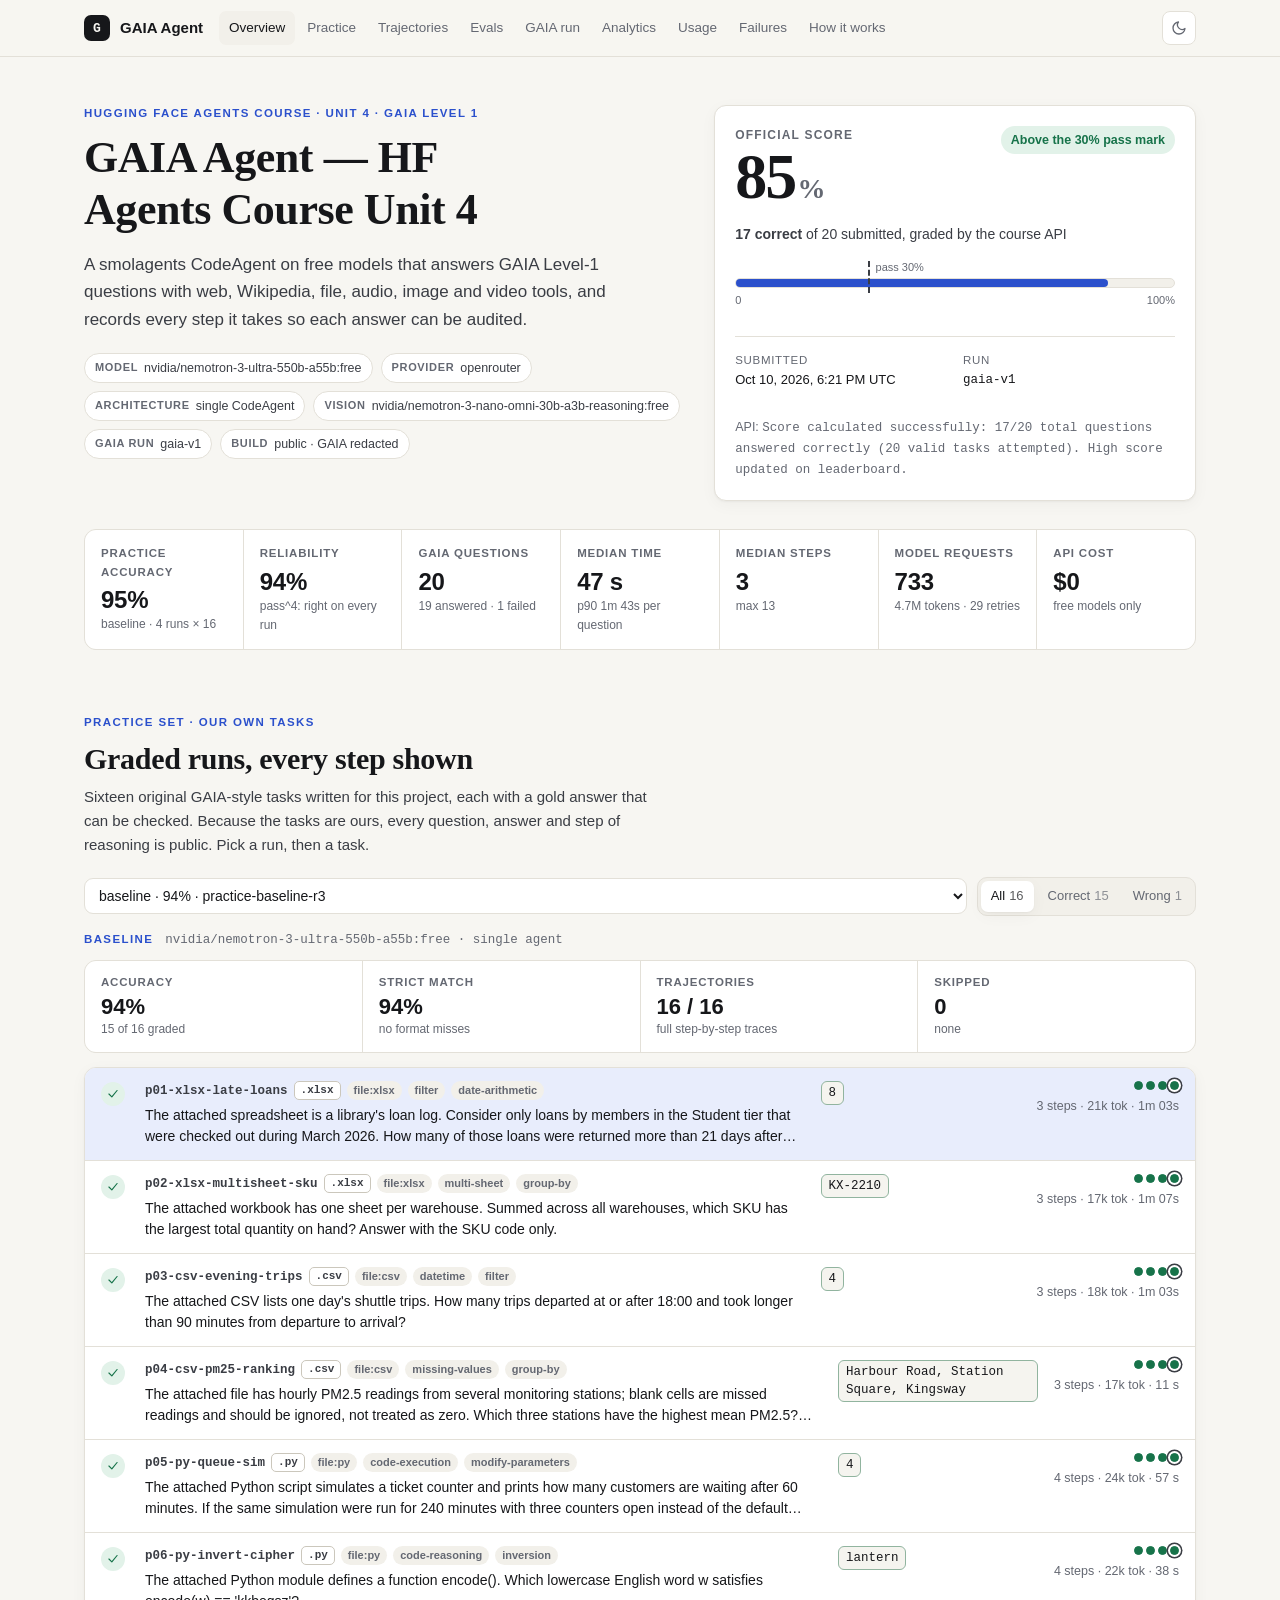
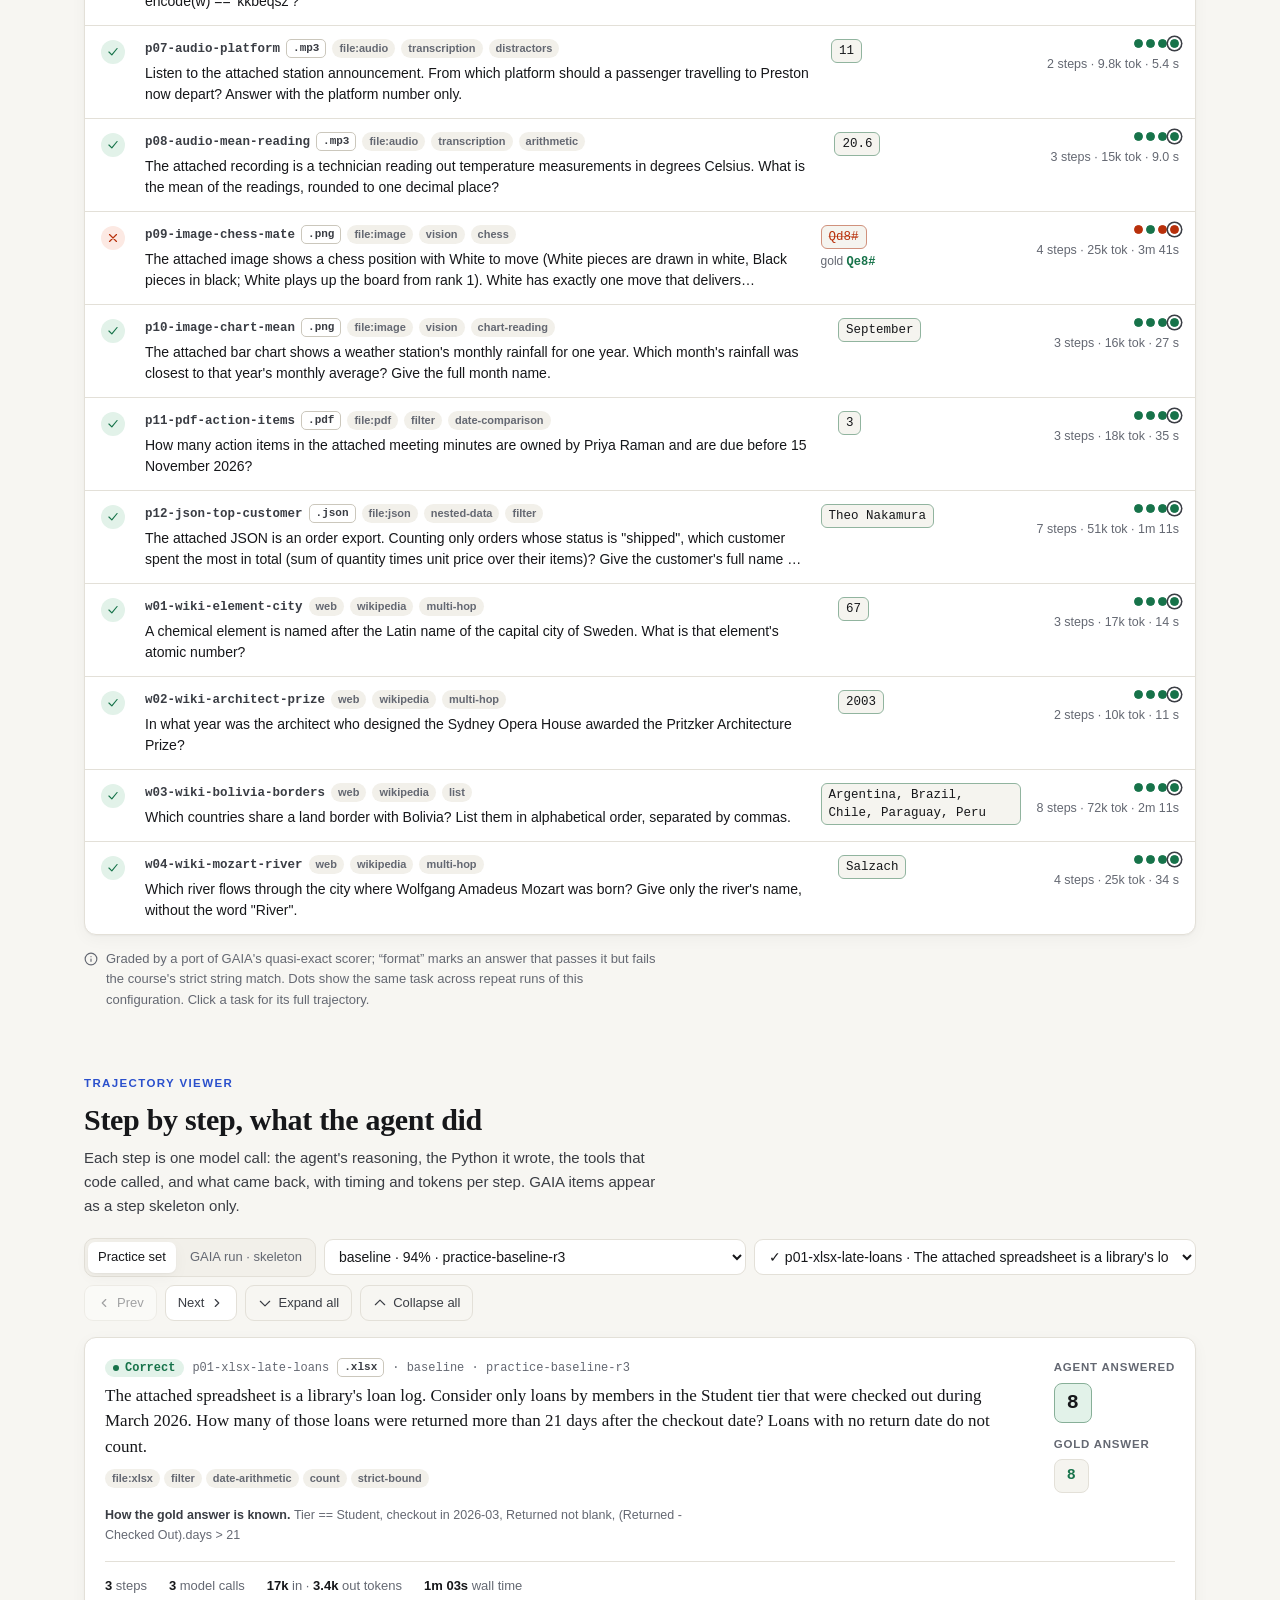
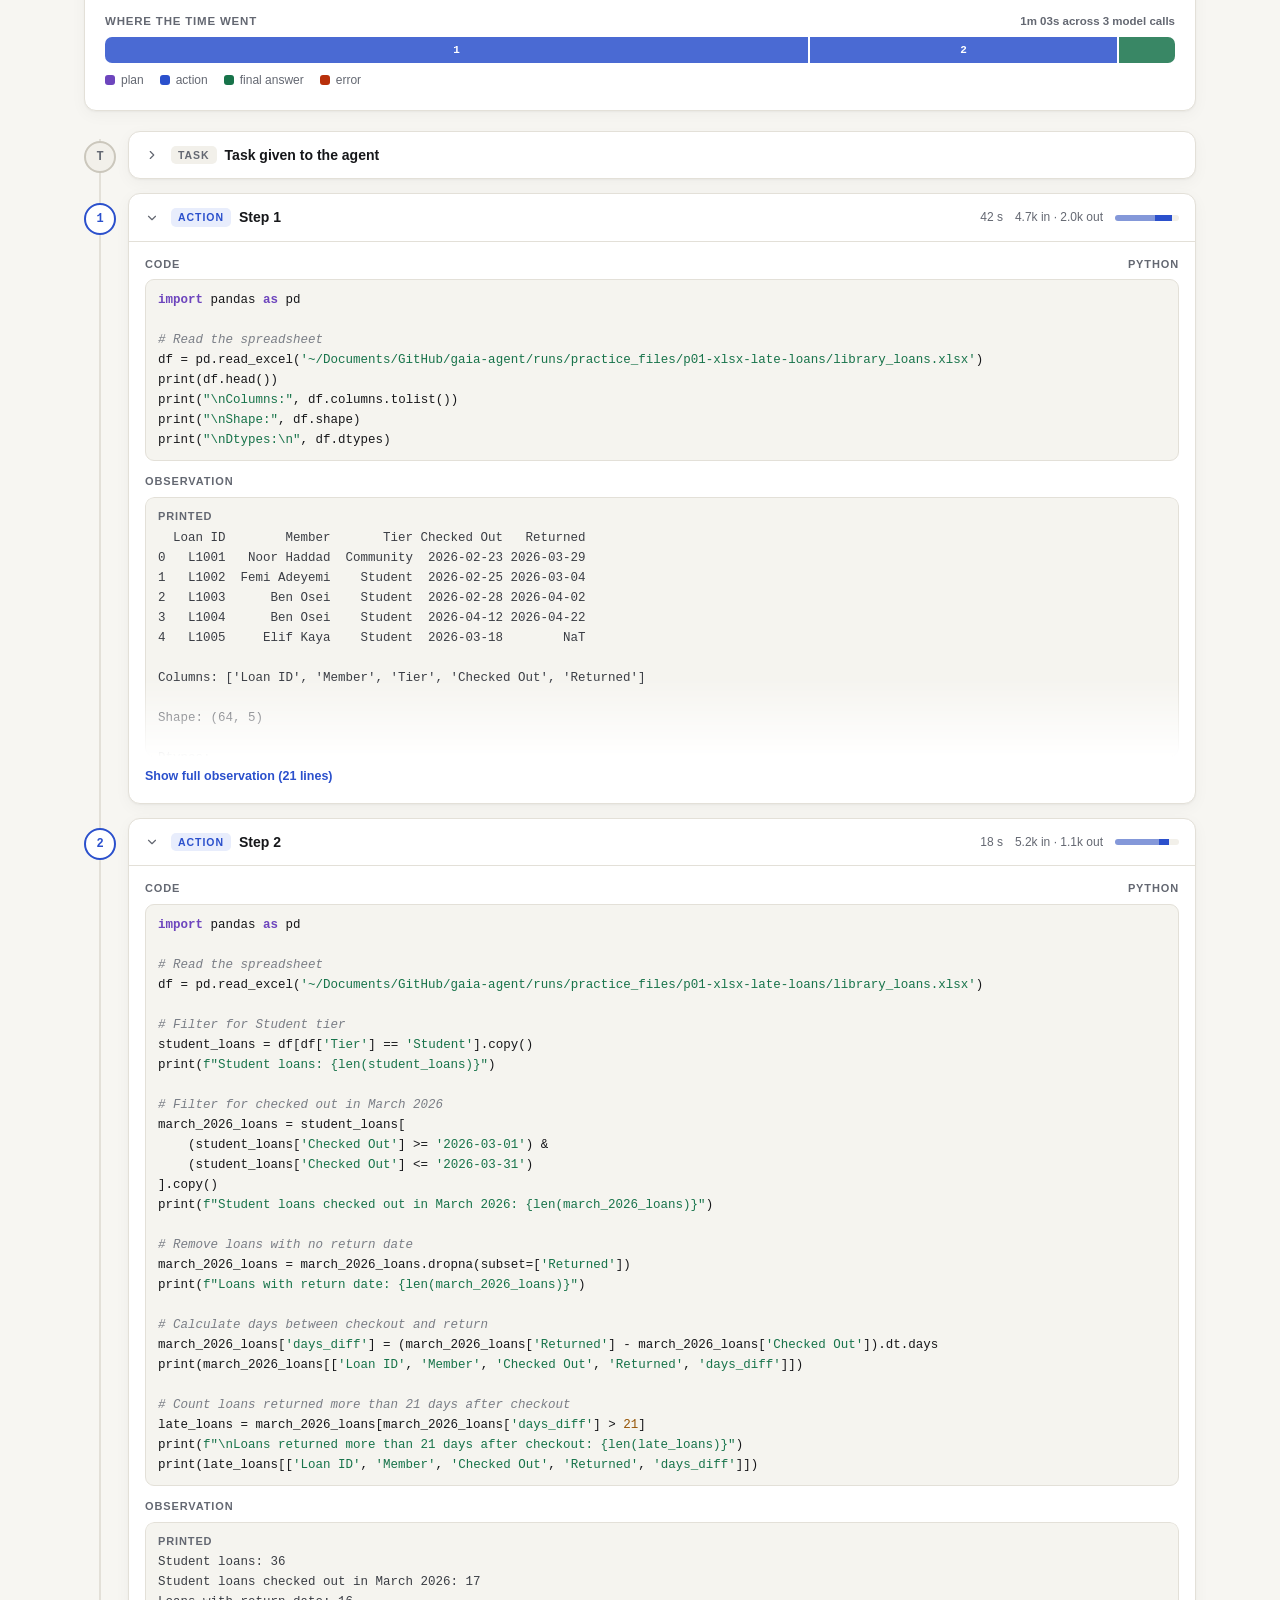
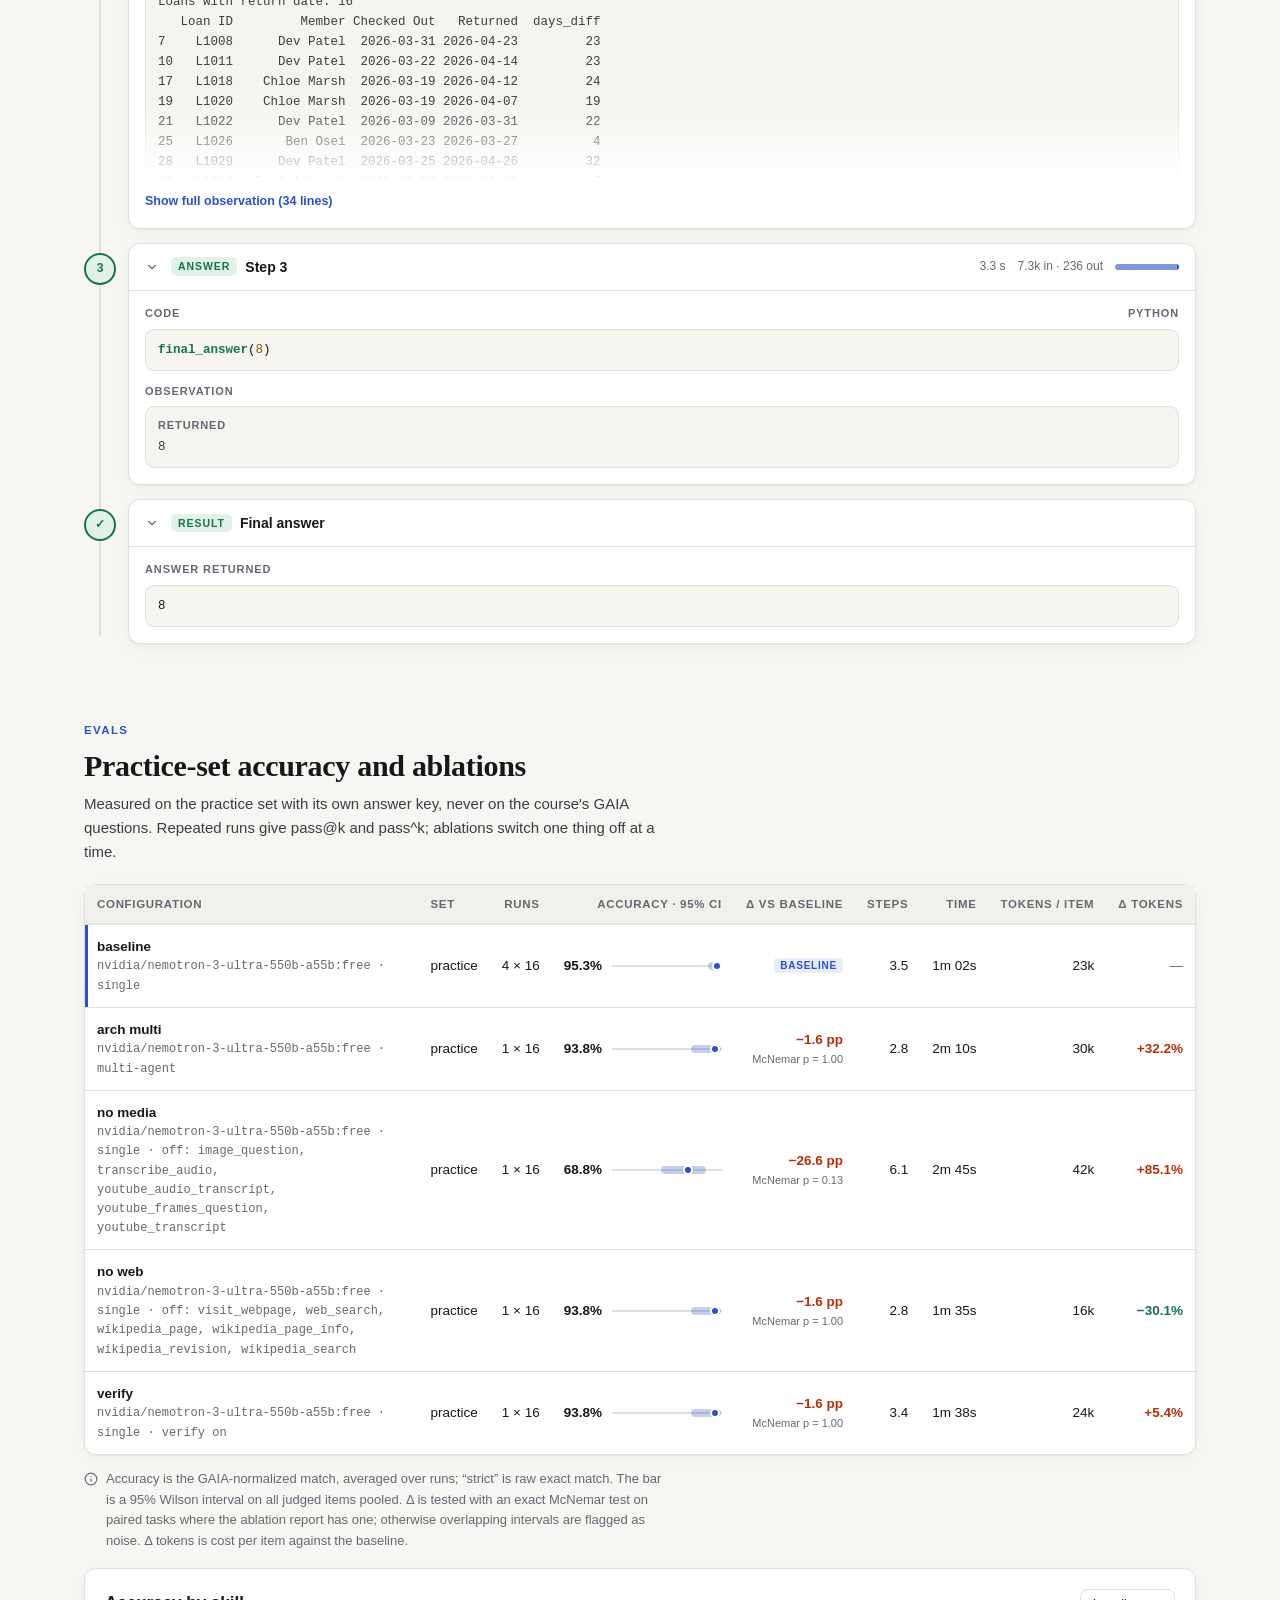
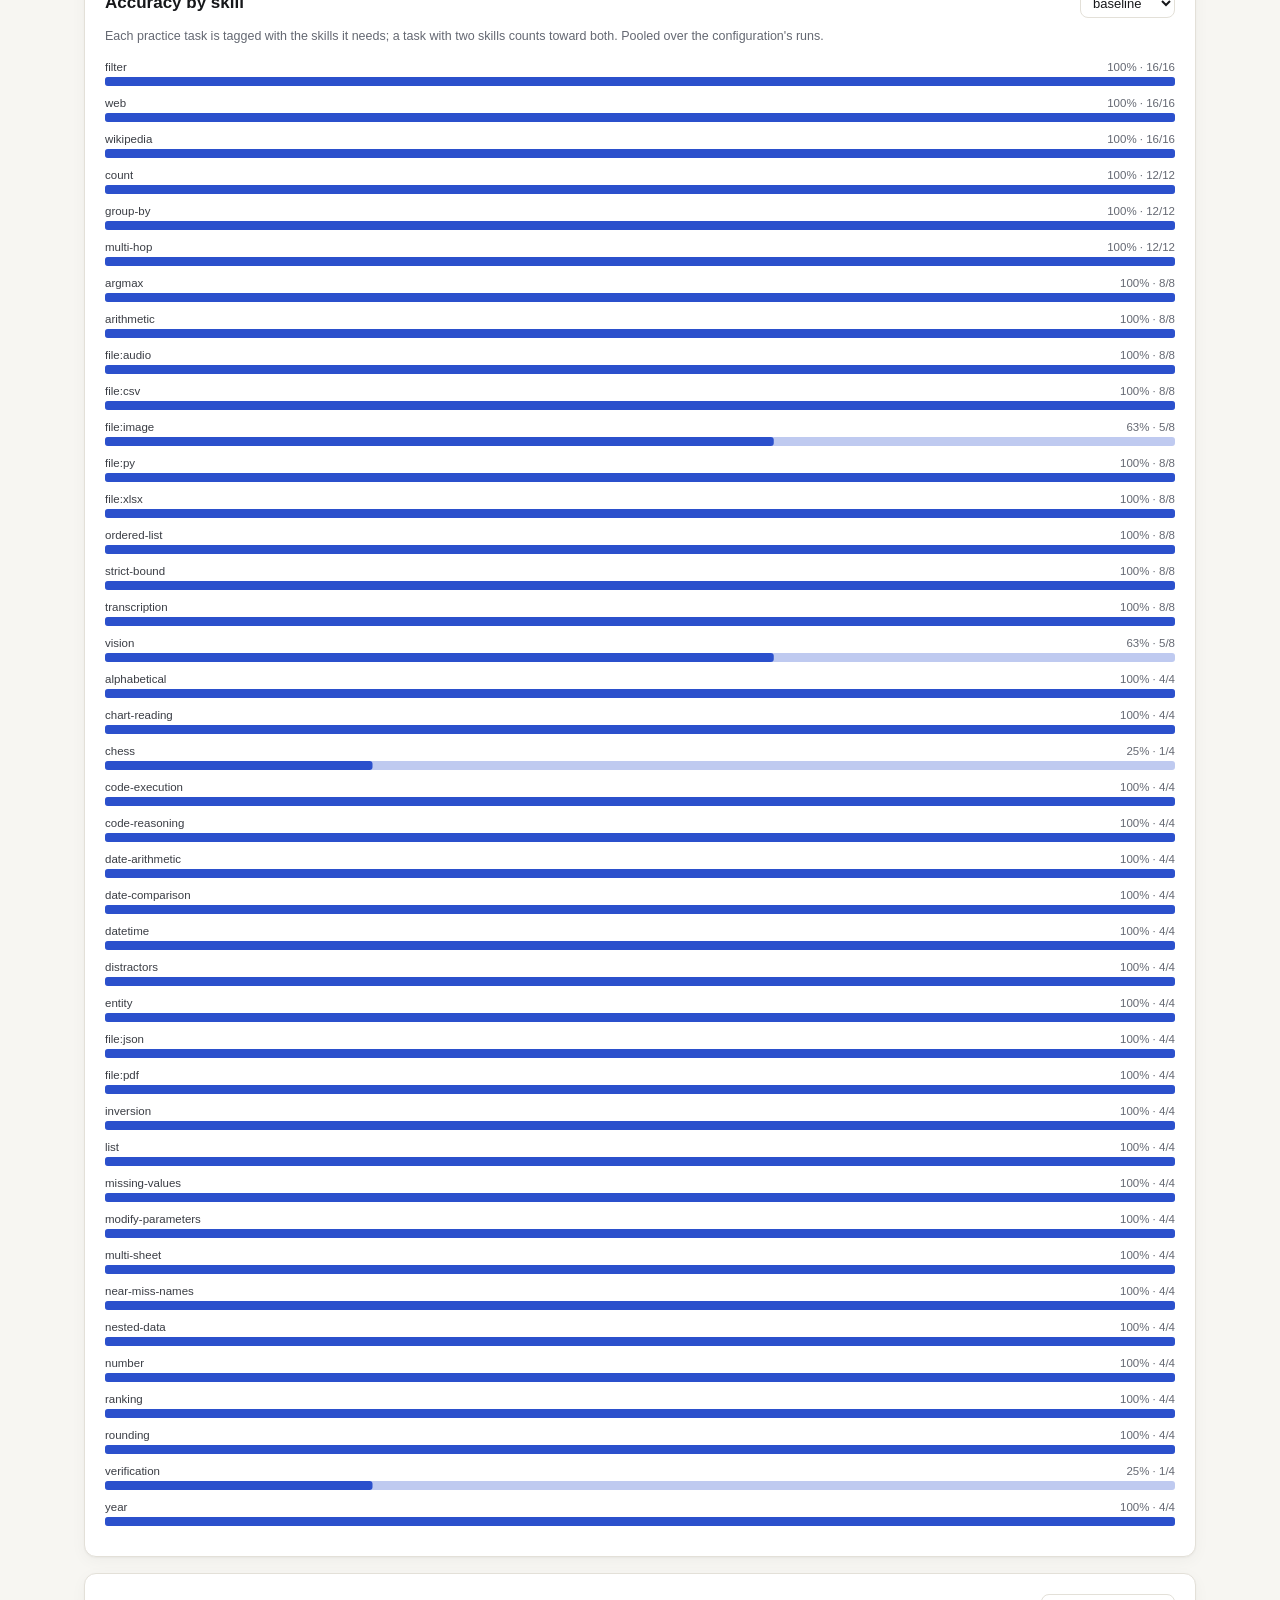
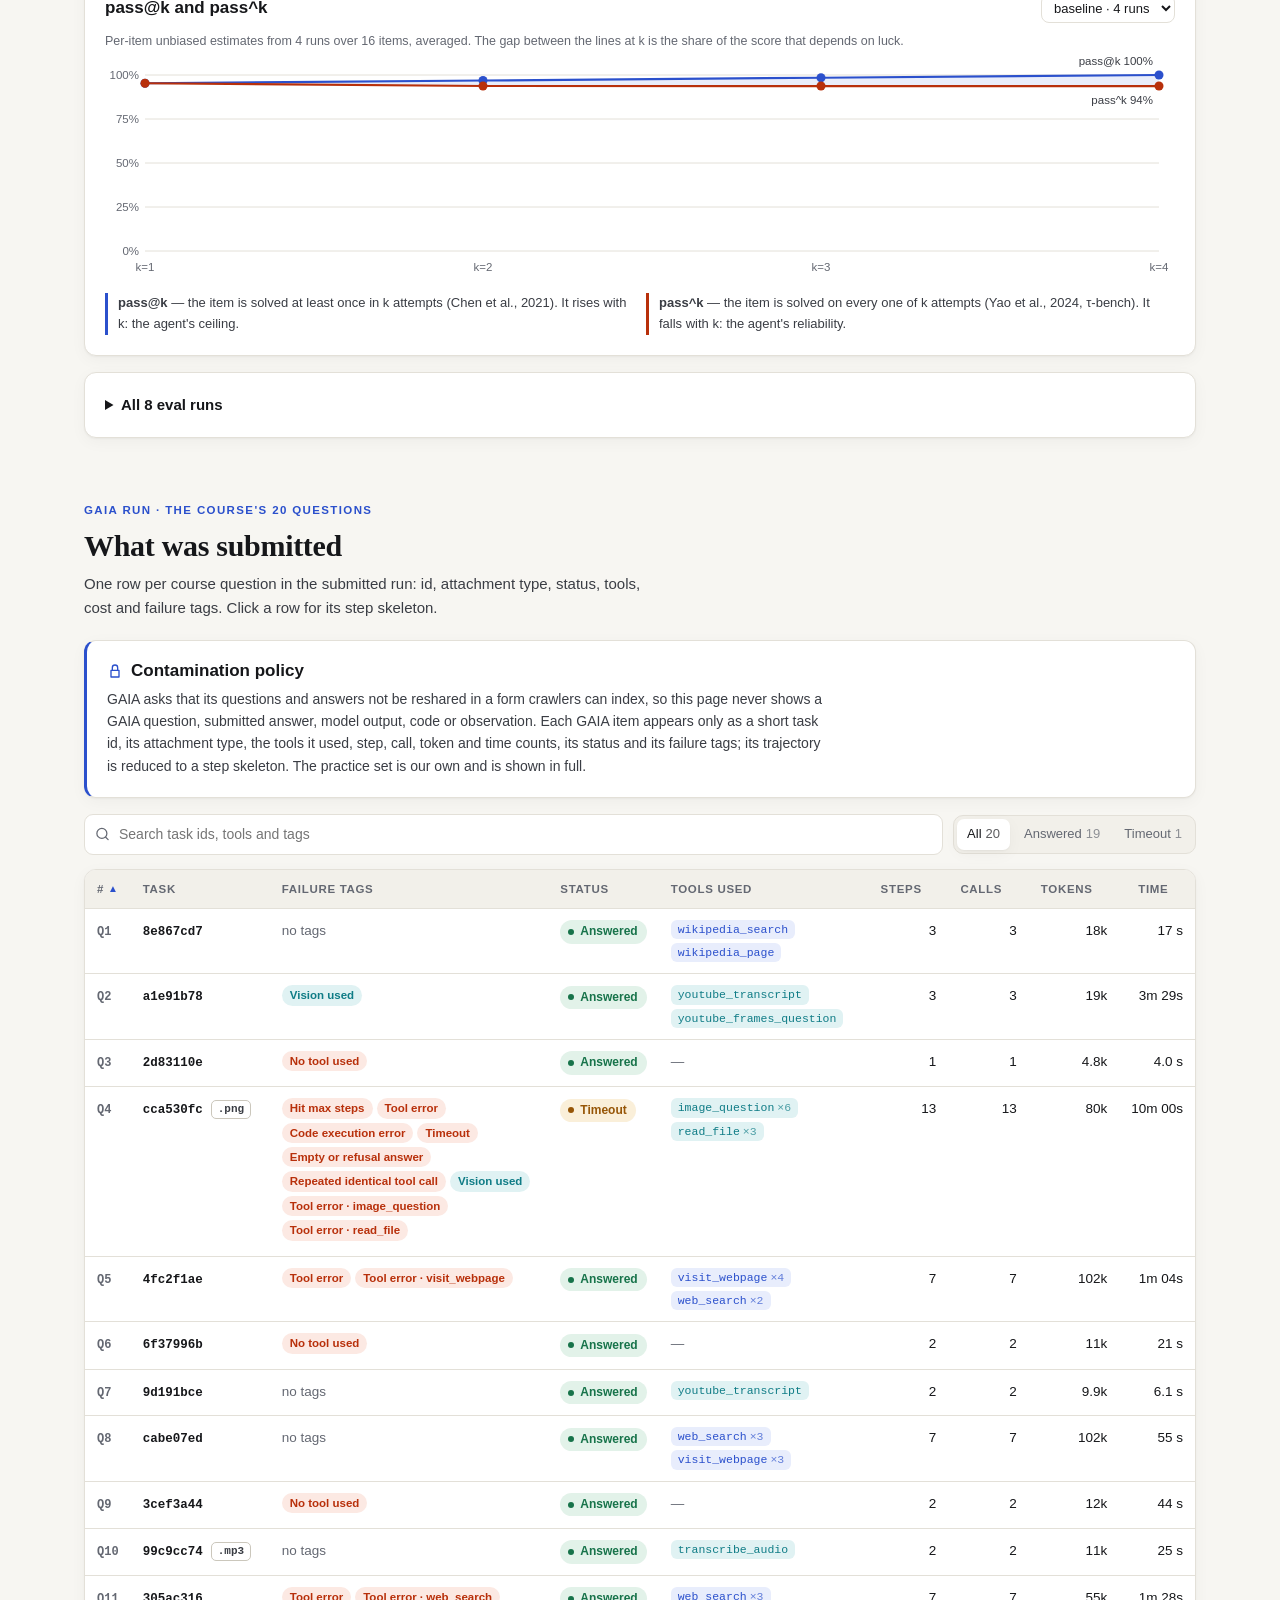
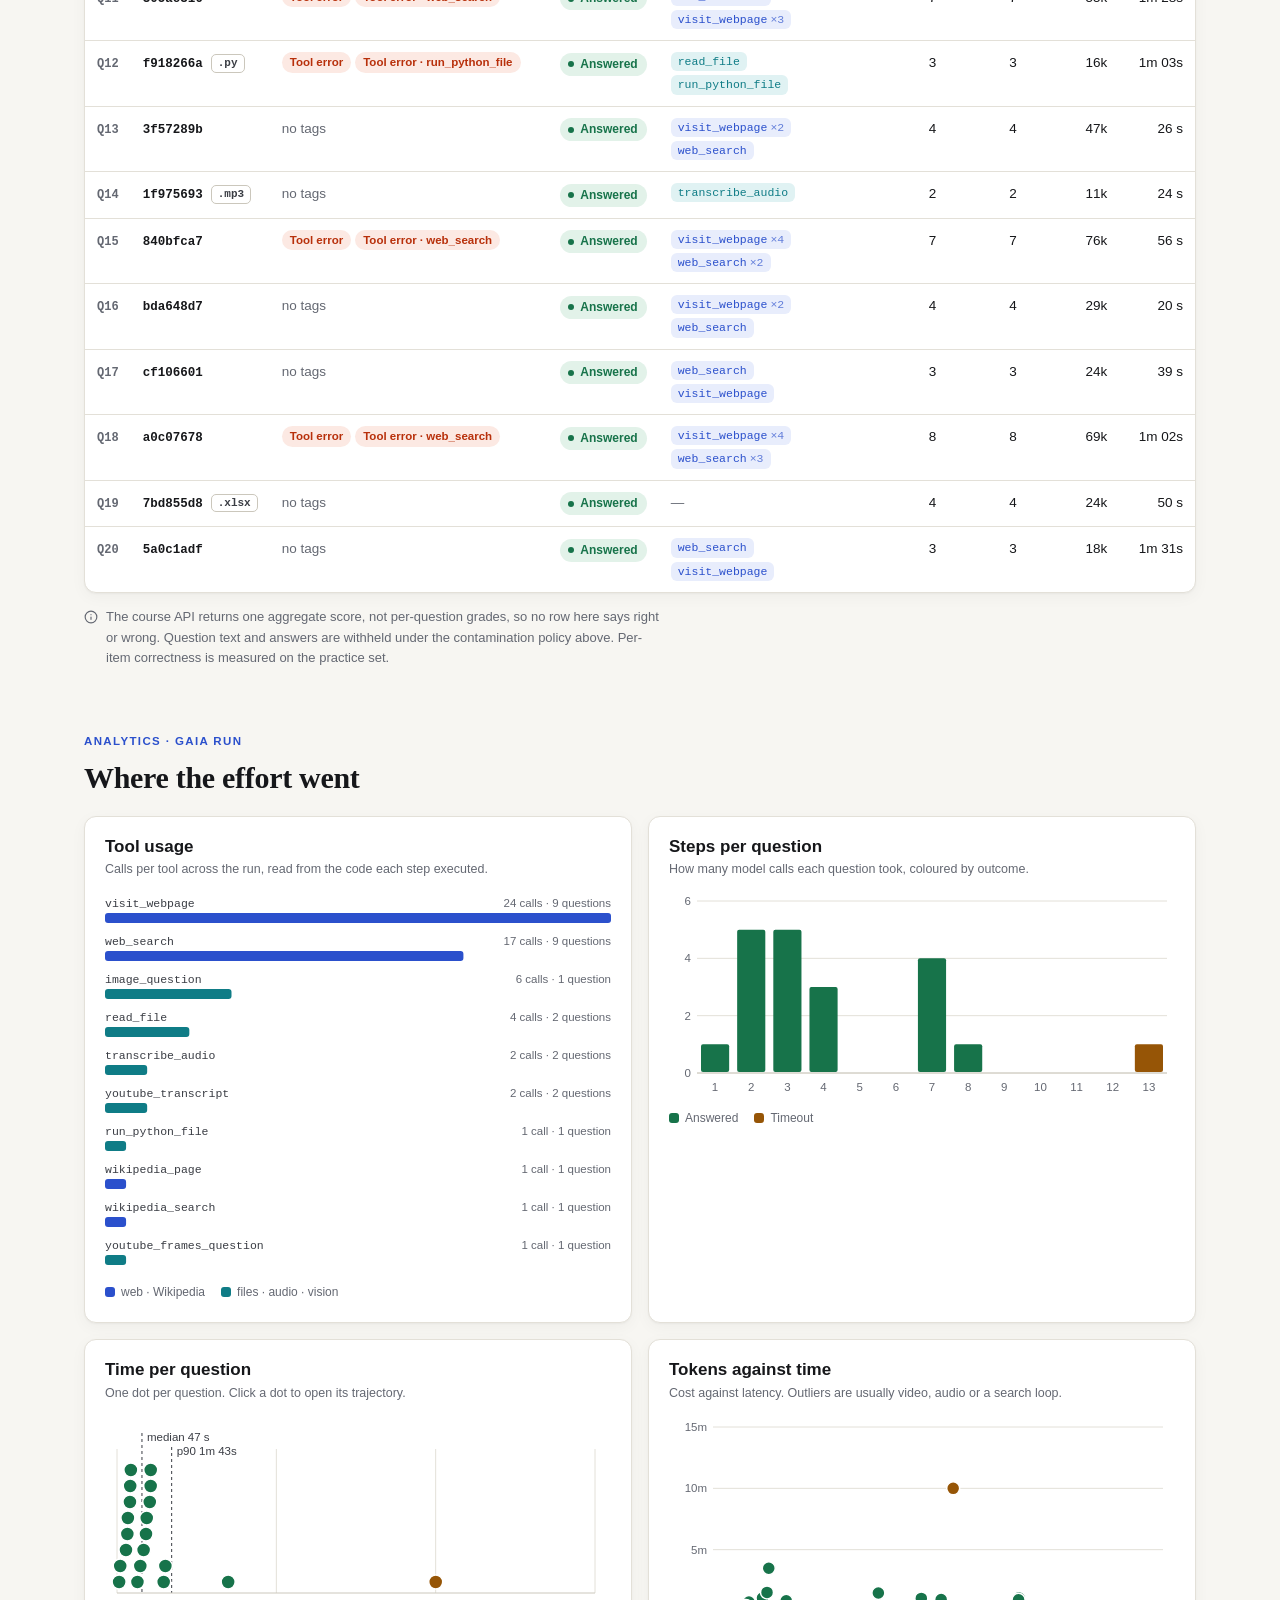
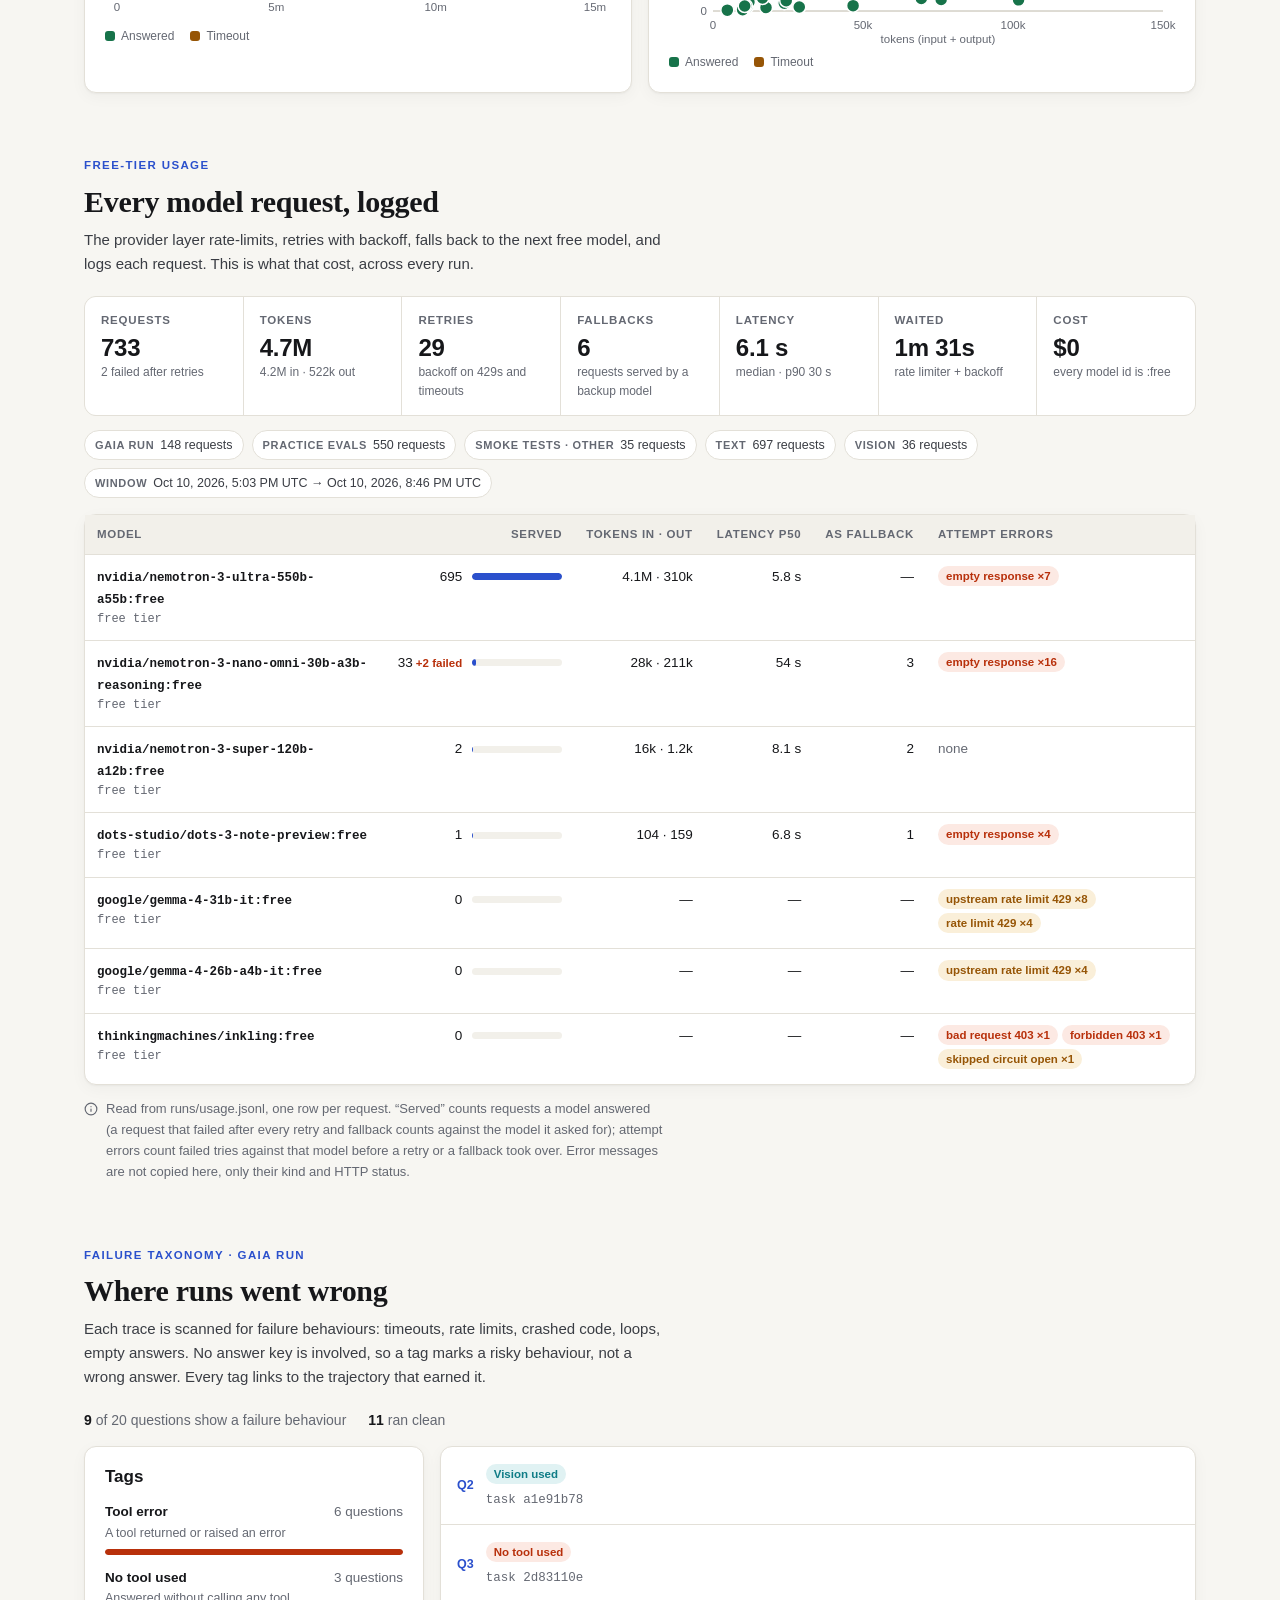
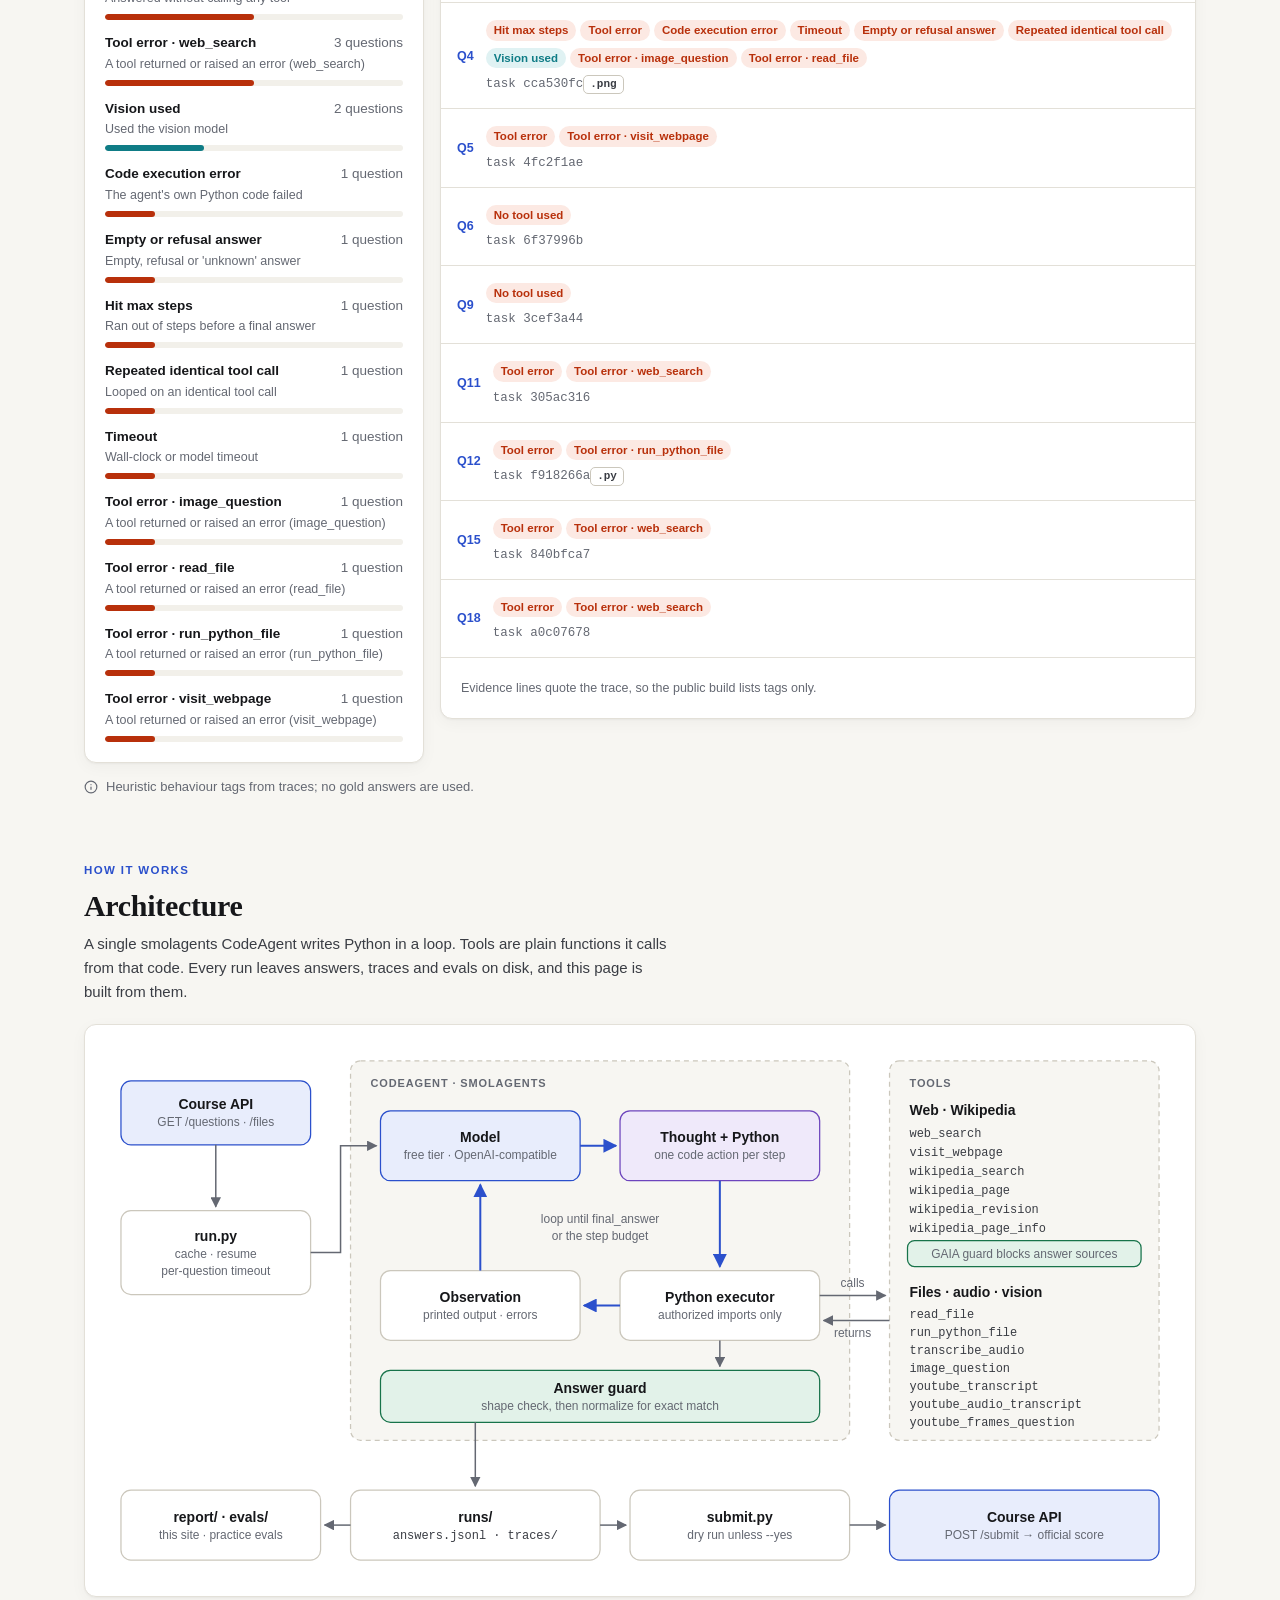
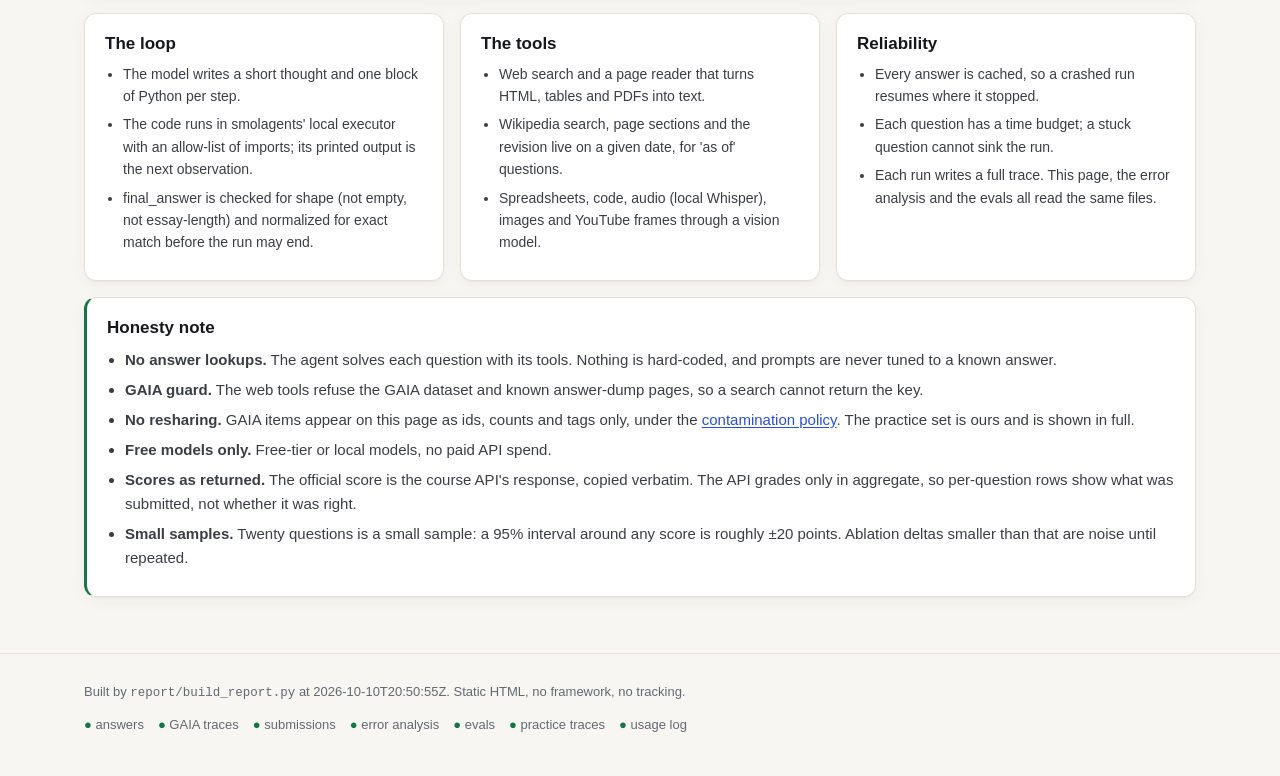
==== commit 99176b7c: "README hero image and trajectory GIF; pool repeat runs for pass^k; scrub home paths from the public " ====
--- a/docs/index.html
+++ b/docs/index.html
@@ -164,13 +164,13 @@
 
 <footer>
   <div class="wrap">
-    <div>Built by <code>report/build_report.py</code> at <span class="num">2026-10-10T20:47:11Z</span>. Static HTML, no framework, no tracking.</div>
+    <div>Built by <code>report/build_report.py</code> at <span class="num">2026-10-10T20:50:55Z</span>. Static HTML, no framework, no tracking.</div>
     <div class="srcs" id="sources"></div>
   </div>
 </footer>
 
 <div class="tip" id="tip" role="tooltip"></div>
-<script type="application/json" id="report-data">{"meta":{"project":"GAIA Agent — HF Agents Course Unit 4","pitch":"A smolagents CodeAgent on free models that answers GAIA Level-1 questions with web, Wikipedia, file, audio, image and video tools, and records every step it takes so each answer can be audited.","generated_at":"2026-10-10T20:47:11Z","fixture":false,"public":true,"policy":"GAIA asks that its questions and answers not be reshared in a form crawlers can index, so this page never shows a GAIA question, submitted answer, model output, code or observation. Each GAIA item appears only as a short task id, its attachment type, the tools it used, step, call, token and time counts, its status and its failure tags; its trajectory is reduced to a step skeleton. The practice set is our own and is shown in full.","run_id":"gaia-v1","model":"nvidia/nemotron-3-ultra-550b-a55b:free","provider":"openrouter","arch":"single","vision_model":"nvidia/nemotron-3-nano-omni-30b-a3b-reasoning:free","verify":null,"known_tools":["web_search","visit_webpage","wikipedia_search","wikipedia_page","wikipedia_revision","wikipedia_page_info","read_file","run_python_file","transcribe_audio","image_question","youtube_transcript","youtube_audio_transcript","youtube_frames_question"],"sources":{"answers":true,"traces":true,"submissions":true,"error_analysis":true,"evals":true,"practice_traces":true,"usage":true}},"submission":{"latest":{"submitted_at":"2026-10-10T18:21:13+00:00","run_id":"gaia-v1","score":85.0,"correct_count":17,"total_attempted":20,"message":"Score calculated successfully: 17/20 total questions answered correctly (20 valid tasks attempted). High score updated on leaderboard."},"history":[{"submitted_at":"2026-10-10T18:21:13+00:00","run_id":"gaia-v1","score":85.0,"correct_count":17,"total_attempted":20,"message":"Score calculated successfully: 17/20 total questions answered correctly (20 valid tasks attempted). High score updated on leaderboard."}],"pass_mark":30.0},"questions":[{"n":1,"task_id":"8e867cd7","attachment":null,"status":"answered","error_type":null,"steps":3,"model_calls":3,"seconds":16.9,"input_tokens":17214,"output_tokens":460,"tokens":17674,"tools":{"wikipedia_search":1,"wikipedia_page":1},"tags":[],"has_trace":true,"run_id":"gaia-v1"},{"n":2,"task_id":"a1e91b78","attachment":null,"status":"answered","error_type":null,"steps":3,"model_calls":3,"seconds":209.3,"input_tokens":18034,"output_tokens":552,"tokens":18586,"tools":{"youtube_transcript":1,"youtube_frames_question":1},"tags":["vision_used"],"has_trace":true,"run_id":"gaia-v1"},{"n":3,"task_id":"2d83110e","attachment":null,"status":"answered","error_type":null,"steps":1,"model_calls":1,"seconds":4.0,"input_tokens":4639,"output_tokens":132,"tokens":4771,"tools":{},"tags":["no_tool_used"],"has_trace":true,"run_id":"gaia-v1"},{"n":4,"task_id":"cca530fc","attachment":"png","status":"timeout","error_type":null,"steps":13,"model_calls":13,"seconds":600.1,"input_tokens":77078,"output_tokens":2983,"tokens":80061,"tools":{"image_question":6,"read_file":3},"tags":["hit_max_steps","tool_error","code_execution_error","timeout","empty_or_refusal_answer","repeated_identical_tool_call","vision_used","tool_error:image_question","tool_error:read_file"],"has_trace":true,"run_id":"gaia-v1"},{"n":5,"task_id":"4fc2f1ae","attachment":null,"status":"answered","error_type":null,"steps":7,"model_calls":7,"seconds":63.5,"input_tokens":100293,"output_tokens":1740,"tokens":102033,"tools":{"visit_webpage":4,"web_search":2},"tags":["tool_error","tool_error:visit_webpage"],"has_trace":true,"run_id":"gaia-v1"},{"n":6,"task_id":"6f37996b","attachment":null,"status":"answered","error_type":null,"steps":2,"model_calls":2,"seconds":20.5,"input_tokens":10347,"output_tokens":972,"tokens":11319,"tools":{},"tags":["no_tool_used"],"has_trace":true,"run_id":"gaia-v1"},{"n":7,"task_id":"9d191bce","attachment":null,"status":"answered","error_type":null,"steps":2,"model_calls":2,"seconds":6.1,"input_tokens":9561,"output_tokens":313,"tokens":9874,"tools":{"youtube_transcript":1},"tags":[],"has_trace":true,"run_id":"gaia-v1"},{"n":8,"task_id":"cabe07ed","attachment":null,"status":"answered","error_type":null,"steps":7,"model_calls":7,"seconds":54.6,"input_tokens":100467,"output_tokens":1390,"tokens":101857,"tools":{"web_search":3,"visit_webpage":3},"tags":[],"has_trace":true,"run_id":"gaia-v1"},{"n":9,"task_id":"3cef3a44","attachment":null,"status":"answered","error_type":null,"steps":2,"model_calls":2,"seconds":43.9,"input_tokens":10479,"output_tokens":1501,"tokens":11980,"tools":{},"tags":["no_tool_used"],"has_trace":true,"run_id":"gaia-v1"},{"n":10,"task_id":"99c9cc74","attachment":"mp3","status":"answered","error_type":null,"steps":2,"model_calls":2,"seconds":24.9,"input_tokens":10194,"output_tokens":791,"tokens":10985,"tools":{"transcribe_audio":1},"tags":[],"has_trace":true,"run_id":"gaia-v1"},{"n":11,"task_id":"305ac316","attachment":null,"status":"answered","error_type":null,"steps":7,"model_calls":7,"seconds":87.9,"input_tokens":53759,"output_tokens":1363,"tokens":55122,"tools":{"web_search":3,"visit_webpage":3},"tags":["tool_error","tool_error:web_search"],"has_trace":true,"run_id":"gaia-v1"},{"n":12,"task_id":"f918266a","attachment":"py","status":"answered","error_type":null,"steps":3,"model_calls":3,"seconds":63.4,"input_tokens":15445,"output_tokens":1051,"tokens":16496,"tools":{"read_file":1,"run_python_file":1},"tags":["tool_error","tool_error:run_python_file"],"has_trace":true,"run_id":"gaia-v1"},{"n":13,"task_id":"3f57289b","attachment":null,"status":"answered","error_type":null,"steps":4,"model_calls":4,"seconds":26.1,"input_tokens":45762,"output_tokens":935,"tokens":46697,"tools":{"visit_webpage":2,"web_search":1},"tags":[],"has_trace":true,"run_id":"gaia-v1"},{"n":14,"task_id":"1f975693","attachment":"mp3","status":"answered","error_type":null,"steps":2,"model_calls":2,"seconds":24.4,"input_tokens":10157,"output_tokens":402,"tokens":10559,"tools":{"transcribe_audio":1},"tags":[],"has_trace":true,"run_id":"gaia-v1"},{"n":15,"task_id":"840bfca7","attachment":null,"status":"answered","error_type":null,"steps":7,"model_calls":7,"seconds":56.0,"input_tokens":74839,"output_tokens":1213,"tokens":76052,"tools":{"visit_webpage":4,"web_search":2},"tags":["tool_error","tool_error:web_search"],"has_trace":true,"run_id":"gaia-v1"},{"n":16,"task_id":"bda648d7","attachment":null,"status":"answered","error_type":null,"steps":4,"model_calls":4,"seconds":19.5,"input_tokens":28031,"output_tokens":723,"tokens":28754,"tools":{"visit_webpage":2,"web_search":1},"tags":[],"has_trace":true,"run_id":"gaia-v1"},{"n":17,"task_id":"cf106601","attachment":null,"status":"answered","error_type":null,"steps":3,"model_calls":3,"seconds":38.5,"input_tokens":23009,"output_tokens":765,"tokens":23774,"tools":{"web_search":1,"visit_webpage":1},"tags":[],"has_trace":true,"run_id":"gaia-v1"},{"n":18,"task_id":"a0c07678","attachment":null,"status":"answered","error_type":null,"steps":8,"model_calls":8,"seconds":61.7,"input_tokens":67759,"output_tokens":1682,"tokens":69441,"tools":{"visit_webpage":4,"web_search":3},"tags":["tool_error","tool_error:web_search"],"has_trace":true,"run_id":"gaia-v1"},{"n":19,"task_id":"7bd855d8","attachment":"xlsx","status":"answered","error_type":null,"steps":4,"model_calls":4,"seconds":50.1,"input_tokens":23062,"output_tokens":1347,"tokens":24409,"tools":{},"tags":[],"has_trace":true,"run_id":"gaia-v1"},{"n":20,"task_id":"5a0c1adf","attachment":null,"status":"answered","error_type":null,"steps":3,"model_calls":3,"seconds":91.1,"input_tokens":17234,"output_tokens":771,"tokens":18005,"tools":{"web_search":1,"visit_webpage":1},"tags":[],"has_trace":true,"run_id":"gaia-v1"}],"traces":{"8e867cd7":{"task_id":"8e867cd7","redacted":true,"run_id":"gaia-v1","model":"nvidia/nemotron-3-ultra-550b-a55b:free","provider":"openrouter","arch":"single","started_at":"2026-10-10T17:39:50+00:00","seconds":16.9,"attachment":null,"error_type":null,"agents":["agent"],"steps":[{"index":0,"step_number":null,"type":"task","agent":"agent","is_final_answer":false,"tools":[],"error":false,"error_type":null,"images":null,"input_tokens":0,"output_tokens":0,"tokens_known":false,"duration_s":null,"sub_agents":[]},{"index":1,"step_number":1,"type":"action","agent":"agent","is_final_answer":false,"tools":["wikipedia_search"],"error":false,"error_type":null,"images":null,"input_tokens":4646,"output_tokens":85,"tokens_known":true,"duration_s":4.759,"sub_agents":[]},{"index":2,"step_number":2,"type":"action","agent":"agent","is_final_answer":false,"tools":["wikipedia_page"],"error":false,"error_type":null,"images":null,"input_tokens":5604,"output_tokens":107,"tokens_known":true,"duration_s":3.498,"sub_agents":[]},{"index":3,"step_number":3,"type":"action","agent":"agent","is_final_answer":true,"tools":[],"error":false,"error_type":null,"images":null,"input_tokens":6964,"output_tokens":268,"tokens_known":true,"duration_s":7.112,"sub_agents":[]},{"index":4,"step_number":null,"type":"final","agent":"agent","is_final_answer":false,"tools":[],"error":false,"error_type":null,"images":null,"input_tokens":0,"output_tokens":0,"tokens_known":false,"duration_s":null,"sub_agents":[]}],"totals":{"steps":3,"planning_steps":0,"input_tokens":17214,"output_tokens":460,"model_calls":3,"tool_calls_by_name":{"wikipedia_search":1,"wikipedia_page":1},"step_errors":0,"sub_agent_calls":0,"token_usage_complete":true}},"a1e91b78":{"task_id":"a1e91b78","redacted":true,"run_id":"gaia-v1","model":"nvidia/nemotron-3-ultra-550b-a55b:free","provider":"openrouter","arch":"single","started_at":"2026-10-10T17:40:05+00:00","seconds":209.3,"attachment":null,"error_type":null,"agents":["agent"],"steps":[{"index":0,"step_number":null,"type":"task","agent":"agent","is_final_answer":false,"tools":[],"error":false,"error_type":null,"images":null,"input_tokens":0,"output_tokens":0,"tokens_known":false,"duration_s":null,"sub_agents":[]},{"index":1,"step_number":1,"type":"action","agent":"agent","is_final_answer":false,"tools":["youtube_transcript"],"error":false,"error_type":null,"images":null,"input_tokens":4639,"output_tokens":115,"tokens_known":true,"duration_s":7.394,"sub_agents":[]},{"index":2,"step_number":2,"type":"action","agent":"agent","is_final_answer":false,"tools":["youtube_frames_question"],"error":false,"error_type":null,"images":null,"input_tokens":4836,"output_tokens":244,"tokens_known":true,"duration_s":197.726,"sub_agents":[]},{"index":3,"step_number":3,"type":"action","agent":"agent","is_final_answer":true,"tools":[],"error":false,"error_type":null,"images":null,"input_tokens":8559,"output_tokens":193,"tokens_known":true,"duration_s":4.134,"sub_agents":[]},{"index":4,"step_number":null,"type":"final","agent":"agent","is_final_answer":false,"tools":[],"error":false,"error_type":null,"images":null,"input_tokens":0,"output_tokens":0,"tokens_known":false,"duration_s":null,"sub_agents":[]}],"totals":{"steps":3,"planning_steps":0,"input_tokens":18034,"output_tokens":552,"model_calls":3,"tool_calls_by_name":{"youtube_transcript":1,"youtube_frames_question":1},"step_errors":0,"sub_agent_calls":0,"token_usage_complete":true}},"2d83110e":{"task_id":"2d83110e","redacted":true,"run_id":"gaia-v1","model":"nvidia/nemotron-3-ultra-550b-a55b:free","provider":"openrouter","arch":"single","started_at":"2026-10-10T17:43:35+00:00","seconds":4.0,"attachment":null,"error_type":null,"agents":["agent"],"steps":[{"index":0,"step_number":null,"type":"task","agent":"agent","is_final_answer":false,"tools":[],"error":false,"error_type":null,"images":null,"input_tokens":0,"output_tokens":0,"tokens_known":false,"duration_s":null,"sub_agents":[]},{"index":1,"step_number":1,"type":"action","agent":"agent","is_final_answer":true,"tools":[],"error":false,"error_type":null,"images":null,"input_tokens":4639,"output_tokens":132,"tokens_known":true,"duration_s":3.985,"sub_agents":[]},{"index":2,"step_number":null,"type":"final","agent":"agent","is_final_answer":false,"tools":[],"error":false,"error_type":null,"images":null,"input_tokens":0,"output_tokens":0,"tokens_known":false,"duration_s":null,"sub_agents":[]}],"totals":{"steps":1,"planning_steps":0,"input_tokens":4639,"output_tokens":132,"model_calls":1,"tool_calls_by_name":{},"step_errors":0,"sub_agent_calls":0,"token_usage_complete":true}},"cca530fc":{"task_id":"cca530fc","redacted":true,"run_id":"gaia-v1","model":"nvidia/nemotron-3-ultra-550b-a55b:free","provider":"openrouter","arch":"single","started_at":"2026-10-10T17:43:39+00:00","seconds":94.3,"attachment":null,"error_type":null,"agents":["agent"],"steps":[{"index":0,"step_number":null,"type":"task","agent":"agent","is_final_answer":false,"tools":[],"error":false,"error_type":null,"images":null,"input_tokens":0,"output_tokens":0,"tokens_known":false,"duration_s":null,"sub_agents":[]},{"index":1,"step_number":1,"type":"action","agent":"agent","is_final_answer":false,"tools":["image_question"],"error":false,"error_type":null,"images":null,"input_tokens":4685,"output_tokens":133,"tokens_known":true,"duration_s":4.394,"sub_agents":[]},{"index":2,"step_number":2,"type":"action","agent":"agent","is_final_answer":false,"tools":["image_question"],"error":false,"error_type":null,"images":null,"input_tokens":4951,"output_tokens":209,"tokens_known":true,"duration_s":3.421,"sub_agents":[]},{"index":3,"step_number":3,"type":"action","agent":"agent","is_final_answer":false,"tools":[],"error":true,"error_type":"AgentExecutionError","images":null,"input_tokens":5226,"output_tokens":185,"tokens_known":true,"duration_s":3.409,"sub_agents":[]},{"index":4,"step_number":4,"type":"action","agent":"agent","is_final_answer":false,"tools":["image_question"],"error":false,"error_type":null,"images":null,"input_tokens":5504,"output_tokens":249,"tokens_known":true,"duration_s":7.79,"sub_agents":[]},{"index":5,"step_number":5,"type":"action","agent":"agent","is_final_answer":false,"tools":["image_question"],"error":false,"error_type":null,"images":null,"input_tokens":5779,"output_tokens":224,"tokens_known":true,"duration_s":3.641,"sub_agents":[]},{"index":6,"step_number":6,"type":"action","agent":"agent","is_final_answer":false,"tools":[],"error":true,"error_type":"AgentExecutionError","images":null,"input_tokens":6045,"output_tokens":168,"tokens_known":true,"duration_s":3.081,"sub_agents":[]},{"index":7,"step_number":7,"type":"action","agent":"agent","is_final_answer":false,"tools":["image_question"],"error":false,"error_type":null,"images":null,"input_tokens":6315,"output_tokens":226,"tokens_known":true,"duration_s":10.214,"sub_agents":[]},{"index":8,"step_number":8,"type":"action","agent":"agent","is_final_answer":false,"tools":["read_file"],"error":false,"error_type":null,"images":null,"input_tokens":6581,"output_tokens":185,"tokens_known":true,"duration_s":2.99,"sub_agents":[]},{"index":9,"step_number":9,"type":"action","agent":"agent","is_final_answer":false,"tools":["read_file"],"error":false,"error_type":null,"images":null,"input_tokens":6791,"output_tokens":211,"tokens_known":true,"duration_s":6.392,"sub_agents":[]},{"index":10,"step_number":10,"type":"action","agent":"agent","is_final_answer":false,"tools":[],"error":true,"error_type":"AgentExecutionError","images":null,"input_tokens":7010,"output_tokens":193,"tokens_known":true,"duration_s":6.689,"sub_agents":[]},{"index":11,"step_number":11,"type":"action","agent":"agent","is_final_answer":false,"tools":["image_question"],"error":false,"error_type":null,"images":null,"input_tokens":7300,"output_tokens":349,"tokens_known":true,"duration_s":12.458,"sub_agents":[]},{"index":12,"step_number":12,"type":"action","agent":"agent","is_final_answer":false,"tools":["read_file"],"error":false,"error_type":null,"images":null,"input_tokens":7567,"output_tokens":307,"tokens_known":true,"duration_s":13.382,"sub_agents":[]},{"index":13,"step_number":13,"type":"action","agent":"agent","is_final_answer":false,"tools":[],"error":true,"error_type":"AgentMaxStepsError","images":null,"input_tokens":3324,"output_tokens":344,"tokens_known":true,"duration_s":16.223,"sub_agents":[]},{"index":14,"step_number":null,"type":"final","agent":"agent","is_final_answer":false,"tools":[],"error":false,"error_type":null,"images":null,"input_tokens":0,"output_tokens":0,"tokens_known":false,"duration_s":null,"sub_agents":[]}],"totals":{"steps":13,"planning_steps":0,"input_tokens":77078,"output_tokens":2983,"model_calls":13,"tool_calls_by_name":{"image_question":6,"read_file":3},"step_errors":4,"sub_agent_calls":0,"token_usage_complete":true}},"4fc2f1ae":{"task_id":"4fc2f1ae","redacted":true,"run_id":"gaia-v1","model":"nvidia/nemotron-3-ultra-550b-a55b:free","provider":"openrouter","arch":"single","started_at":"2026-10-10T17:45:13+00:00","seconds":63.5,"attachment":null,"error_type":null,"agents":["agent"],"steps":[{"index":0,"step_number":null,"type":"task","agent":"agent","is_final_answer":false,"tools":[],"error":false,"error_type":null,"images":null,"input_tokens":0,"output_tokens":0,"tokens_known":false,"duration_s":null,"sub_agents":[]},{"index":1,"step_number":1,"type":"action","agent":"agent","is_final_answer":false,"tools":["web_search"],"error":false,"error_type":null,"images":null,"input_tokens":4628,"output_tokens":223,"tokens_known":true,"duration_s":8.869,"sub_agents":[]},{"index":2,"step_number":2,"type":"action","agent":"agent","is_final_answer":false,"tools":["visit_webpage"],"error":false,"error_type":null,"images":null,"input_tokens":5700,"output_tokens":178,"tokens_known":true,"duration_s":8.063,"sub_agents":[]},{"index":3,"step_number":3,"type":"action","agent":"agent","is_final_answer":false,"tools":["visit_webpage"],"error":false,"error_type":null,"images":null,"input_tokens":11894,"output_tokens":272,"tokens_known":true,"duration_s":10.166,"sub_agents":[]},{"index":4,"step_number":4,"type":"action","agent":"agent","is_final_answer":false,"tools":["visit_webpage"],"error":false,"error_type":null,"images":null,"input_tokens":17542,"output_tokens":583,"tokens_known":true,"duration_s":12.801,"sub_agents":[]},{"index":5,"step_number":5,"type":"action","agent":"agent","is_final_answer":false,"tools":["web_search"],"error":false,"error_type":null,"images":null,"input_tokens":17734,"output_tokens":106,"tokens_known":true,"duration_s":7.313,"sub_agents":[]},{"index":6,"step_number":6,"type":"action","agent":"agent","is_final_answer":false,"tools":["visit_webpage"],"error":false,"error_type":null,"images":null,"input_tokens":19041,"output_tokens":147,"tokens_known":true,"duration_s":2.639,"sub_agents":[]},{"index":7,"step_number":7,"type":"action","agent":"agent","is_final_answer":true,"tools":[],"error":false,"error_type":null,"images":null,"input_tokens":23754,"output_tokens":231,"tokens_known":true,"duration_s":13.601,"sub_agents":[]},{"index":8,"step_number":null,"type":"final","agent":"agent","is_final_answer":false,"tools":[],"error":false,"error_type":null,"images":null,"input_tokens":0,"output_tokens":0,"tokens_known":false,"duration_s":null,"sub_agents":[]}],"totals":{"steps":7,"planning_steps":0,"input_tokens":100293,"output_tokens":1740,"model_calls":7,"tool_calls_by_name":{"visit_webpage":4,"web_search":2},"step_errors":0,"sub_agent_calls":0,"token_usage_complete":true}},"6f37996b":{"task_id":"6f37996b","redacted":true,"run_id":"gaia-v1","model":"nvidia/nemotron-3-ultra-550b-a55b:free","provider":"openrouter","arch":"single","started_at":"2026-10-10T17:46:16+00:00","seconds":20.5,"attachment":null,"error_type":null,"agents":["agent"],"steps":[{"index":0,"step_number":null,"type":"task","agent":"agent","is_final_answer":false,"tools":[],"error":false,"error_type":null,"images":null,"input_tokens":0,"output_tokens":0,"tokens_known":false,"duration_s":null,"sub_agents":[]},{"index":1,"step_number":1,"type":"action","agent":"agent","is_final_answer":false,"tools":[],"error":false,"error_type":null,"images":null,"input_tokens":4750,"output_tokens":672,"tokens_known":true,"duration_s":16.509,"sub_agents":[]},{"index":2,"step_number":2,"type":"action","agent":"agent","is_final_answer":true,"tools":[],"error":false,"error_type":null,"images":null,"input_tokens":5597,"output_tokens":300,"tokens_known":true,"duration_s":3.997,"sub_agents":[]},{"index":3,"step_number":null,"type":"final","agent":"agent","is_final_answer":false,"tools":[],"error":false,"error_type":null,"images":null,"input_tokens":0,"output_tokens":0,"tokens_known":false,"duration_s":null,"sub_agents":[]}],"totals":{"steps":2,"planning_steps":0,"input_tokens":10347,"output_tokens":972,"model_calls":2,"tool_calls_by_name":{},"step_errors":0,"sub_agent_calls":0,"token_usage_complete":true}},"9d191bce":{"task_id":"9d191bce","redacted":true,"run_id":"gaia-v1","model":"nvidia/nemotron-3-ultra-550b-a55b:free","provider":"openrouter","arch":"single","started_at":"2026-10-10T17:46:37+00:00","seconds":6.1,"attachment":null,"error_type":null,"agents":["agent"],"steps":[{"index":0,"step_number":null,"type":"task","agent":"agent","is_final_answer":false,"tools":[],"error":false,"error_type":null,"images":null,"input_tokens":0,"output_tokens":0,"tokens_known":false,"duration_s":null,"sub_agents":[]},{"index":1,"step_number":1,"type":"action","agent":"agent","is_final_answer":false,"tools":["youtube_transcript"],"error":false,"error_type":null,"images":null,"input_tokens":4644,"output_tokens":146,"tokens_known":true,"duration_s":2.455,"sub_agents":[]},{"index":2,"step_number":2,"type":"action","agent":"agent","is_final_answer":true,"tools":[],"error":false,"error_type":null,"images":null,"input_tokens":4917,"output_tokens":167,"tokens_known":true,"duration_s":3.664,"sub_agents":[]},{"index":3,"step_number":null,"type":"final","agent":"agent","is_final_answer":false,"tools":[],"error":false,"error_type":null,"images":null,"input_tokens":0,"output_tokens":0,"tokens_known":false,"duration_s":null,"sub_agents":[]}],"totals":{"steps":2,"planning_steps":0,"input_tokens":9561,"output_tokens":313,"model_calls":2,"tool_calls_by_name":{"youtube_transcript":1},"step_errors":0,"sub_agent_calls":0,"token_usage_complete":true}},"cabe07ed":{"task_id":"cabe07ed","redacted":true,"run_id":"gaia-v1","model":"nvidia/nemotron-3-ultra-550b-a55b:free","provider":"openrouter","arch":"single","started_at":"2026-10-10T17:46:43+00:00","seconds":54.6,"attachment":null,"error_type":null,"agents":["agent"],"steps":[{"index":0,"step_number":null,"type":"task","agent":"agent","is_final_answer":false,"tools":[],"error":false,"error_type":null,"images":null,"input_tokens":0,"output_tokens":0,"tokens_known":false,"duration_s":null,"sub_agents":[]},{"index":1,"step_number":1,"type":"action","agent":"agent","is_final_answer":false,"tools":["web_search"],"error":false,"error_type":null,"images":null,"input_tokens":4670,"output_tokens":171,"tokens_known":true,"duration_s":5.129,"sub_agents":[]},{"index":2,"step_number":2,"type":"action","agent":"agent","is_final_answer":false,"tools":["visit_webpage"],"error":false,"error_type":null,"images":null,"input_tokens":6275,"output_tokens":210,"tokens_known":true,"duration_s":5.89,"sub_agents":[]},{"index":3,"step_number":3,"type":"action","agent":"agent","is_final_answer":false,"tools":["visit_webpage"],"error":false,"error_type":null,"images":null,"input_tokens":11153,"output_tokens":205,"tokens_known":true,"duration_s":7.223,"sub_agents":[]},{"index":4,"step_number":4,"type":"action","agent":"agent","is_final_answer":false,"tools":["visit_webpage"],"error":false,"error_type":null,"images":null,"input_tokens":16295,"output_tokens":202,"tokens_known":true,"duration_s":4.806,"sub_agents":[]},{"index":5,"step_number":5,"type":"action","agent":"agent","is_final_answer":false,"tools":["web_search"],"error":false,"error_type":null,"images":null,"input_tokens":19672,"output_tokens":159,"tokens_known":true,"duration_s":5.243,"sub_agents":[]},{"index":6,"step_number":6,"type":"action","agent":"agent","is_final_answer":false,"tools":["web_search"],"error":false,"error_type":null,"images":null,"input_tokens":20815,"output_tokens":205,"tokens_known":true,"duration_s":12.667,"sub_agents":[]},{"index":7,"step_number":7,"type":"action","agent":"agent","is_final_answer":true,"tools":[],"error":false,"error_type":null,"images":null,"input_tokens":21587,"output_tokens":238,"tokens_known":true,"duration_s":13.618,"sub_agents":[]},{"index":8,"step_number":null,"type":"final","agent":"agent","is_final_answer":false,"tools":[],"error":false,"error_type":null,"images":null,"input_tokens":0,"output_tokens":0,"tokens_known":false,"duration_s":null,"sub_agents":[]}],"totals":{"steps":7,"planning_steps":0,"input_tokens":100467,"output_tokens":1390,"model_calls":7,"tool_calls_by_name":{"web_search":3,"visit_webpage":3},"step_errors":0,"sub_agent_calls":0,"token_usage_complete":true}},"3cef3a44":{"task_id":"3cef3a44","redacted":true,"run_id":"gaia-v1","model":"nvidia/nemotron-3-ultra-550b-a55b:free","provider":"openrouter","arch":"single","started_at":"2026-10-10T17:47:38+00:00","seconds":43.9,"attachment":null,"error_type":null,"agents":["agent"],"steps":[{"index":0,"step_number":null,"type":"task","agent":"agent","is_final_answer":false,"tools":[],"error":false,"error_type":null,"images":null,"input_tokens":0,"output_tokens":0,"tokens_known":false,"duration_s":null,"sub_agents":[]},{"index":1,"step_number":1,"type":"action","agent":"agent","is_final_answer":false,"tools":[],"error":false,"error_type":null,"images":null,"input_tokens":4845,"output_tokens":1021,"tokens_known":true,"duration_s":23.97,"sub_agents":[]},{"index":2,"step_number":2,"type":"action","agent":"agent","is_final_answer":true,"tools":[],"error":false,"error_type":null,"images":null,"input_tokens":5634,"output_tokens":480,"tokens_known":true,"duration_s":19.879,"sub_agents":[]},{"index":3,"step_number":null,"type":"final","agent":"agent","is_final_answer":false,"tools":[],"error":false,"error_type":null,"images":null,"input_tokens":0,"output_tokens":0,"tokens_known":false,"duration_s":null,"sub_agents":[]}],"totals":{"steps":2,"planning_steps":0,"input_tokens":10479,"output_tokens":1501,"model_calls":2,"tool_calls_by_name":{},"step_errors":0,"sub_agent_calls":0,"token_usage_complete":true}},"99c9cc74":{"task_id":"99c9cc74","redacted":true,"run_id":"gaia-v1","model":"nvidia/nemotron-3-ultra-550b-a55b:free","provider":"openrouter","arch":"single","started_at":"2026-10-10T18:12:39+00:00","seconds":24.9,"attachment":"mp3","error_type":null,"agents":["agent"],"steps":[{"index":0,"step_number":null,"type":"task","agent":"agent","is_final_answer":false,"tools":[],"error":false,"error_type":null,"images":null,"input_tokens":0,"output_tokens":0,"tokens_known":false,"duration_s":null,"sub_agents":[]},{"index":1,"step_number":1,"type":"action","agent":"agent","is_final_answer":false,"tools":["transcribe_audio"],"error":false,"error_type":null,"images":null,"input_tokens":4889,"output_tokens":194,"tokens_known":true,"duration_s":12.809,"sub_agents":[]},{"index":2,"step_number":2,"type":"action","agent":"agent","is_final_answer":true,"tools":[],"error":false,"error_type":null,"images":null,"input_tokens":5305,"output_tokens":597,"tokens_known":true,"duration_s":10.809,"sub_agents":[]},{"index":3,"step_number":null,"type":"final","agent":"agent","is_final_answer":false,"tools":[],"error":false,"error_type":null,"images":null,"input_tokens":0,"output_tokens":0,"tokens_known":false,"duration_s":null,"sub_agents":[]}],"totals":{"steps":2,"planning_steps":0,"input_tokens":10194,"output_tokens":791,"model_calls":2,"tool_calls_by_name":{"transcribe_audio":1},"step_errors":0,"sub_agent_calls":0,"token_usage_complete":true}},"305ac316":{"task_id":"305ac316","redacted":true,"run_id":"gaia-v1","model":"nvidia/nemotron-3-ultra-550b-a55b:free","provider":"openrouter","arch":"single","started_at":"2026-10-10T17:50:53+00:00","seconds":87.9,"attachment":null,"error_type":null,"agents":["agent"],"steps":[{"index":0,"step_number":null,"type":"task","agent":"agent","is_final_answer":false,"tools":[],"error":false,"error_type":null,"images":null,"input_tokens":0,"output_tokens":0,"tokens_known":false,"duration_s":null,"sub_agents":[]},{"index":1,"step_number":1,"type":"action","agent":"agent","is_final_answer":false,"tools":["web_search"],"error":false,"error_type":null,"images":null,"input_tokens":4634,"output_tokens":193,"tokens_known":true,"duration_s":4.344,"sub_agents":[]},{"index":2,"step_number":2,"type":"action","agent":"agent","is_final_answer":false,"tools":["web_search"],"error":false,"error_type":null,"images":null,"input_tokens":5853,"output_tokens":218,"tokens_known":true,"duration_s":19.816,"sub_agents":[]},{"index":3,"step_number":3,"type":"action","agent":"agent","is_final_answer":false,"tools":["web_search"],"error":false,"error_type":null,"images":null,"input_tokens":6010,"output_tokens":113,"tokens_known":true,"duration_s":12.938,"sub_agents":[]},{"index":4,"step_number":4,"type":"action","agent":"agent","is_final_answer":false,"tools":["visit_webpage"],"error":false,"error_type":null,"images":null,"input_tokens":7057,"output_tokens":195,"tokens_known":true,"duration_s":3.542,"sub_agents":[]},{"index":5,"step_number":5,"type":"action","agent":"agent","is_final_answer":false,"tools":["visit_webpage"],"error":false,"error_type":null,"images":null,"input_tokens":8058,"output_tokens":197,"tokens_known":true,"duration_s":13.882,"sub_agents":[]},{"index":6,"step_number":6,"type":"action","agent":"agent","is_final_answer":false,"tools":["visit_webpage"],"error":false,"error_type":null,"images":null,"input_tokens":10487,"output_tokens":180,"tokens_known":true,"duration_s":28.426,"sub_agents":[]},{"index":7,"step_number":7,"type":"action","agent":"agent","is_final_answer":true,"tools":[],"error":false,"error_type":null,"images":null,"input_tokens":11660,"output_tokens":267,"tokens_known":true,"duration_s":4.958,"sub_agents":[]},{"index":8,"step_number":null,"type":"final","agent":"agent","is_final_answer":false,"tools":[],"error":false,"error_type":null,"images":null,"input_tokens":0,"output_tokens":0,"tokens_known":false,"duration_s":null,"sub_agents":[]}],"totals":{"steps":7,"planning_steps":0,"input_tokens":53759,"output_tokens":1363,"model_calls":7,"tool_calls_by_name":{"web_search":3,"visit_webpage":3},"step_errors":0,"sub_agent_calls":0,"token_usage_complete":true}},"f918266a":{"task_id":"f918266a","redacted":true,"run_id":"gaia-v1","model":"nvidia/nemotron-3-ultra-550b-a55b:free","provider":"openrouter","arch":"single","started_at":"2026-10-10T18:13:03+00:00","seconds":63.4,"attachment":"py","error_type":null,"agents":["agent"],"steps":[{"index":0,"step_number":null,"type":"task","agent":"agent","is_final_answer":false,"tools":[],"error":false,"error_type":null,"images":null,"input_tokens":0,"output_tokens":0,"tokens_known":false,"duration_s":null,"sub_agents":[]},{"index":1,"step_number":1,"type":"action","agent":"agent","is_final_answer":false,"tools":["read_file"],"error":false,"error_type":null,"images":null,"input_tokens":4705,"output_tokens":128,"tokens_known":true,"duration_s":3.85,"sub_agents":[]},{"index":2,"step_number":2,"type":"action","agent":"agent","is_final_answer":false,"tools":["run_python_file"],"error":false,"error_type":null,"images":null,"input_tokens":5221,"output_tokens":556,"tokens_known":true,"duration_s":43.015,"sub_agents":[]},{"index":3,"step_number":3,"type":"action","agent":"agent","is_final_answer":true,"tools":[],"error":false,"error_type":null,"images":null,"input_tokens":5519,"output_tokens":367,"tokens_known":true,"duration_s":16.052,"sub_agents":[]},{"index":4,"step_number":null,"type":"final","agent":"agent","is_final_answer":false,"tools":[],"error":false,"error_type":null,"images":null,"input_tokens":0,"output_tokens":0,"tokens_known":false,"duration_s":null,"sub_agents":[]}],"totals":{"steps":3,"planning_steps":0,"input_tokens":15445,"output_tokens":1051,"model_calls":3,"tool_calls_by_name":{"read_file":1,"run_python_file":1},"step_errors":0,"sub_agent_calls":0,"token_usage_complete":true}},"3f57289b":{"task_id":"3f57289b","redacted":true,"run_id":"gaia-v1","model":"nvidia/nemotron-3-ultra-550b-a55b:free","provider":"openrouter","arch":"single","started_at":"2026-10-10T17:54:22+00:00","seconds":26.0,"attachment":null,"error_type":null,"agents":["agent"],"steps":[{"index":0,"step_number":null,"type":"task","agent":"agent","is_final_answer":false,"tools":[],"error":false,"error_type":null,"images":null,"input_tokens":0,"output_tokens":0,"tokens_known":false,"duration_s":null,"sub_agents":[]},{"index":1,"step_number":1,"type":"action","agent":"agent","is_final_answer":false,"tools":["web_search"],"error":false,"error_type":null,"images":null,"input_tokens":4629,"output_tokens":163,"tokens_known":true,"duration_s":4.534,"sub_agents":[]},{"index":2,"step_number":2,"type":"action","agent":"agent","is_final_answer":false,"tools":["visit_webpage"],"error":false,"error_type":null,"images":null,"input_tokens":5534,"output_tokens":154,"tokens_known":true,"duration_s":2.518,"sub_agents":[]},{"index":3,"step_number":3,"type":"action","agent":"agent","is_final_answer":false,"tools":["visit_webpage"],"error":false,"error_type":null,"images":null,"input_tokens":13050,"output_tokens":176,"tokens_known":true,"duration_s":4.95,"sub_agents":[]},{"index":4,"step_number":4,"type":"action","agent":"agent","is_final_answer":true,"tools":[],"error":false,"error_type":null,"images":null,"input_tokens":22549,"output_tokens":442,"tokens_known":true,"duration_s":14.023,"sub_agents":[]},{"index":5,"step_number":null,"type":"final","agent":"agent","is_final_answer":false,"tools":[],"error":false,"error_type":null,"images":null,"input_tokens":0,"output_tokens":0,"tokens_known":false,"duration_s":null,"sub_agents":[]}],"totals":{"steps":4,"planning_steps":0,"input_tokens":45762,"output_tokens":935,"model_calls":4,"tool_calls_by_name":{"visit_webpage":2,"web_search":1},"step_errors":0,"sub_agent_calls":0,"token_usage_complete":true}},"1f975693":{"task_id":"1f975693","redacted":true,"run_id":"gaia-v1","model":"nvidia/nemotron-3-ultra-550b-a55b:free","provider":"openrouter","arch":"single","started_at":"2026-10-10T18:14:08+00:00","seconds":24.4,"attachment":"mp3","error_type":null,"agents":["agent"],"steps":[{"index":0,"step_number":null,"type":"task","agent":"agent","is_final_answer":false,"tools":[],"error":false,"error_type":null,"images":null,"input_tokens":0,"output_tokens":0,"tokens_known":false,"duration_s":null,"sub_agents":[]},{"index":1,"step_number":1,"type":"action","agent":"agent","is_final_answer":false,"tools":["transcribe_audio"],"error":false,"error_type":null,"images":null,"input_tokens":4820,"output_tokens":192,"tokens_known":true,"duration_s":18.022,"sub_agents":[]},{"index":2,"step_number":2,"type":"action","agent":"agent","is_final_answer":true,"tools":[],"error":false,"error_type":null,"images":null,"input_tokens":5337,"output_tokens":210,"tokens_known":true,"duration_s":4.502,"sub_agents":[]},{"index":3,"step_number":null,"type":"final","agent":"agent","is_final_answer":false,"tools":[],"error":false,"error_type":null,"images":null,"input_tokens":0,"output_tokens":0,"tokens_known":false,"duration_s":null,"sub_agents":[]}],"totals":{"steps":2,"planning_steps":0,"input_tokens":10157,"output_tokens":402,"model_calls":2,"tool_calls_by_name":{"transcribe_audio":1},"step_errors":0,"sub_agent_calls":0,"token_usage_complete":true}},"840bfca7":{"task_id":"840bfca7","redacted":true,"run_id":"gaia-v1","model":"nvidia/nemotron-3-ultra-550b-a55b:free","provider":"openrouter","arch":"single","started_at":"2026-10-10T17:56:41+00:00","seconds":56.0,"attachment":null,"error_type":null,"agents":["agent"],"steps":[{"index":0,"step_number":null,"type":"task","agent":"agent","is_final_answer":false,"tools":[],"error":false,"error_type":null,"images":null,"input_tokens":0,"output_tokens":0,"tokens_known":false,"duration_s":null,"sub_agents":[]},{"index":1,"step_number":1,"type":"action","agent":"agent","is_final_answer":false,"tools":["web_search"],"error":false,"error_type":null,"images":null,"input_tokens":4671,"output_tokens":112,"tokens_known":true,"duration_s":13.634,"sub_agents":[]},{"index":2,"step_number":2,"type":"action","agent":"agent","is_final_answer":false,"tools":["web_search"],"error":false,"error_type":null,"images":null,"input_tokens":4830,"output_tokens":123,"tokens_known":true,"duration_s":11.183,"sub_agents":[]},{"index":3,"step_number":3,"type":"action","agent":"agent","is_final_answer":false,"tools":["visit_webpage"],"error":false,"error_type":null,"images":null,"input_tokens":5749,"output_tokens":210,"tokens_known":true,"duration_s":2.949,"sub_agents":[]},{"index":4,"step_number":4,"type":"action","agent":"agent","is_final_answer":false,"tools":["visit_webpage"],"error":false,"error_type":null,"images":null,"input_tokens":8491,"output_tokens":230,"tokens_known":true,"duration_s":8.199,"sub_agents":[]},{"index":5,"step_number":5,"type":"action","agent":"agent","is_final_answer":false,"tools":["visit_webpage"],"error":false,"error_type":null,"images":null,"input_tokens":13180,"output_tokens":202,"tokens_known":true,"duration_s":5.333,"sub_agents":[]},{"index":6,"step_number":6,"type":"action","agent":"agent","is_final_answer":false,"tools":["visit_webpage"],"error":false,"error_type":null,"images":null,"input_tokens":17526,"output_tokens":194,"tokens_known":true,"duration_s":10.452,"sub_agents":[]},{"index":7,"step_number":7,"type":"action","agent":"agent","is_final_answer":true,"tools":[],"error":false,"error_type":null,"images":null,"input_tokens":20392,"output_tokens":142,"tokens_known":true,"duration_s":4.206,"sub_agents":[]},{"index":8,"step_number":null,"type":"final","agent":"agent","is_final_answer":false,"tools":[],"error":false,"error_type":null,"images":null,"input_tokens":0,"output_tokens":0,"tokens_known":false,"duration_s":null,"sub_agents":[]}],"totals":{"steps":7,"planning_steps":0,"input_tokens":74839,"output_tokens":1213,"model_calls":7,"tool_calls_by_name":{"visit_webpage":4,"web_search":2},"step_errors":0,"sub_agent_calls":0,"token_usage_complete":true}},"bda648d7":{"task_id":"bda648d7","redacted":true,"run_id":"gaia-v1","model":"nvidia/nemotron-3-ultra-550b-a55b:free","provider":"openrouter","arch":"single","started_at":"2026-10-10T17:57:37+00:00","seconds":19.5,"attachment":null,"error_type":null,"agents":["agent"],"steps":[{"index":0,"step_number":null,"type":"task","agent":"agent","is_final_answer":false,"tools":[],"error":false,"error_type":null,"images":null,"input_tokens":0,"output_tokens":0,"tokens_known":false,"duration_s":null,"sub_agents":[]},{"index":1,"step_number":1,"type":"action","agent":"agent","is_final_answer":false,"tools":["web_search"],"error":false,"error_type":null,"images":null,"input_tokens":4640,"output_tokens":118,"tokens_known":true,"duration_s":6.721,"sub_agents":[]},{"index":2,"step_number":2,"type":"action","agent":"agent","is_final_answer":false,"tools":["visit_webpage"],"error":false,"error_type":null,"images":null,"input_tokens":6045,"output_tokens":212,"tokens_known":true,"duration_s":6.43,"sub_agents":[]},{"index":3,"step_number":3,"type":"action","agent":"agent","is_final_answer":false,"tools":["visit_webpage"],"error":false,"error_type":null,"images":null,"input_tokens":7672,"output_tokens":229,"tokens_known":true,"duration_s":2.971,"sub_agents":[]},{"index":4,"step_number":4,"type":"action","agent":"agent","is_final_answer":true,"tools":[],"error":false,"error_type":null,"images":null,"input_tokens":9674,"output_tokens":164,"tokens_known":true,"duration_s":3.341,"sub_agents":[]},{"index":5,"step_number":null,"type":"final","agent":"agent","is_final_answer":false,"tools":[],"error":false,"error_type":null,"images":null,"input_tokens":0,"output_tokens":0,"tokens_known":false,"duration_s":null,"sub_agents":[]}],"totals":{"steps":4,"planning_steps":0,"input_tokens":28031,"output_tokens":723,"model_calls":4,"tool_calls_by_name":{"visit_webpage":2,"web_search":1},"step_errors":0,"sub_agent_calls":0,"token_usage_complete":true}},"cf106601":{"task_id":"cf106601","redacted":true,"run_id":"gaia-v1","model":"nvidia/nemotron-3-ultra-550b-a55b:free","provider":"openrouter","arch":"single","started_at":"2026-10-10T17:57:57+00:00","seconds":38.5,"attachment":null,"error_type":null,"agents":["agent"],"steps":[{"index":0,"step_number":null,"type":"task","agent":"agent","is_final_answer":false,"tools":[],"error":false,"error_type":null,"images":null,"input_tokens":0,"output_tokens":0,"tokens_known":false,"duration_s":null,"sub_agents":[]},{"index":1,"step_number":1,"type":"action","agent":"agent","is_final_answer":false,"tools":["web_search"],"error":false,"error_type":null,"images":null,"input_tokens":4650,"output_tokens":95,"tokens_known":true,"duration_s":9.977,"sub_agents":[]},{"index":2,"step_number":2,"type":"action","agent":"agent","is_final_answer":false,"tools":["visit_webpage"],"error":false,"error_type":null,"images":null,"input_tokens":5446,"output_tokens":127,"tokens_known":true,"duration_s":3.772,"sub_agents":[]},{"index":3,"step_number":3,"type":"action","agent":"agent","is_final_answer":true,"tools":[],"error":false,"error_type":null,"images":null,"input_tokens":12913,"output_tokens":543,"tokens_known":true,"duration_s":24.727,"sub_agents":[]},{"index":4,"step_number":null,"type":"final","agent":"agent","is_final_answer":false,"tools":[],"error":false,"error_type":null,"images":null,"input_tokens":0,"output_tokens":0,"tokens_known":false,"duration_s":null,"sub_agents":[]}],"totals":{"steps":3,"planning_steps":0,"input_tokens":23009,"output_tokens":765,"model_calls":3,"tool_calls_by_name":{"web_search":1,"visit_webpage":1},"step_errors":0,"sub_agent_calls":0,"token_usage_complete":true}},"a0c07678":{"task_id":"a0c07678","redacted":true,"run_id":"gaia-v1","model":"nvidia/nemotron-3-ultra-550b-a55b:free","provider":"openrouter","arch":"single","started_at":"2026-10-10T17:58:35+00:00","seconds":61.7,"attachment":null,"error_type":null,"agents":["agent"],"steps":[{"index":0,"step_number":null,"type":"task","agent":"agent","is_final_answer":false,"tools":[],"error":false,"error_type":null,"images":null,"input_tokens":0,"output_tokens":0,"tokens_known":false,"duration_s":null,"sub_agents":[]},{"index":1,"step_number":1,"type":"action","agent":"agent","is_final_answer":false,"tools":["web_search"],"error":false,"error_type":null,"images":null,"input_tokens":4655,"output_tokens":329,"tokens_known":true,"duration_s":16.661,"sub_agents":[]},{"index":2,"step_number":2,"type":"action","agent":"agent","is_final_answer":false,"tools":["web_search"],"error":false,"error_type":null,"images":null,"input_tokens":4812,"output_tokens":123,"tokens_known":true,"duration_s":11.101,"sub_agents":[]},{"index":3,"step_number":3,"type":"action","agent":"agent","is_final_answer":false,"tools":["visit_webpage"],"error":false,"error_type":null,"images":null,"input_tokens":5876,"output_tokens":131,"tokens_known":true,"duration_s":2.678,"sub_agents":[]},{"index":4,"step_number":4,"type":"action","agent":"agent","is_final_answer":false,"tools":["web_search"],"error":false,"error_type":null,"images":null,"input_tokens":6392,"output_tokens":246,"tokens_known":true,"duration_s":11.165,"sub_agents":[]},{"index":5,"step_number":5,"type":"action","agent":"agent","is_final_answer":false,"tools":["visit_webpage"],"error":false,"error_type":null,"images":null,"input_tokens":7590,"output_tokens":251,"tokens_known":true,"duration_s":4.429,"sub_agents":[]},{"index":6,"step_number":6,"type":"action","agent":"agent","is_final_answer":false,"tools":["visit_webpage"],"error":false,"error_type":null,"images":null,"input_tokens":8910,"output_tokens":185,"tokens_known":true,"duration_s":3.971,"sub_agents":[]},{"index":7,"step_number":7,"type":"action","agent":"agent","is_final_answer":false,"tools":["visit_webpage"],"error":false,"error_type":null,"images":null,"input_tokens":12510,"output_tokens":195,"tokens_known":true,"duration_s":6.853,"sub_agents":[]},{"index":8,"step_number":8,"type":"action","agent":"agent","is_final_answer":true,"tools":[],"error":false,"error_type":null,"images":null,"input_tokens":17014,"output_tokens":222,"tokens_known":true,"duration_s":4.776,"sub_agents":[]},{"index":9,"step_number":null,"type":"final","agent":"agent","is_final_answer":false,"tools":[],"error":false,"error_type":null,"images":null,"input_tokens":0,"output_tokens":0,"tokens_known":false,"duration_s":null,"sub_agents":[]}],"totals":{"steps":8,"planning_steps":0,"input_tokens":67759,"output_tokens":1682,"model_calls":8,"tool_calls_by_name":{"visit_webpage":4,"web_search":3},"step_errors":0,"sub_agent_calls":0,"token_usage_complete":true}},"7bd855d8":{"task_id":"7bd855d8","redacted":true,"run_id":"gaia-v1","model":"nvidia/nemotron-3-ultra-550b-a55b:free","provider":"openrouter","arch":"single","started_at":"2026-10-10T18:14:31+00:00","seconds":50.1,"attachment":"xlsx","error_type":null,"agents":["agent"],"steps":[{"index":0,"step_number":null,"type":"task","agent":"agent","is_final_answer":false,"tools":[],"error":false,"error_type":null,"images":null,"input_tokens":0,"output_tokens":0,"tokens_known":false,"duration_s":null,"sub_agents":[]},{"index":1,"step_number":1,"type":"action","agent":"agent","is_final_answer":false,"tools":[],"error":false,"error_type":null,"images":null,"input_tokens":4737,"output_tokens":177,"tokens_known":true,"duration_s":4.388,"sub_agents":[]},{"index":2,"step_number":2,"type":"action","agent":"agent","is_final_answer":false,"tools":[],"error":false,"error_type":null,"images":null,"input_tokens":5413,"output_tokens":335,"tokens_known":true,"duration_s":5.604,"sub_agents":[]},{"index":3,"step_number":3,"type":"action","agent":"agent","is_final_answer":false,"tools":[],"error":false,"error_type":null,"images":null,"input_tokens":6096,"output_tokens":731,"tokens_known":true,"duration_s":38.049,"sub_agents":[]},{"index":4,"step_number":4,"type":"action","agent":"agent","is_final_answer":true,"tools":[],"error":false,"error_type":null,"images":null,"input_tokens":6816,"output_tokens":104,"tokens_known":true,"duration_s":1.528,"sub_agents":[]},{"index":5,"step_number":null,"type":"final","agent":"agent","is_final_answer":false,"tools":[],"error":false,"error_type":null,"images":null,"input_tokens":0,"output_tokens":0,"tokens_known":false,"duration_s":null,"sub_agents":[]}],"totals":{"steps":4,"planning_steps":0,"input_tokens":23062,"output_tokens":1347,"model_calls":4,"tool_calls_by_name":{},"step_errors":0,"sub_agent_calls":0,"token_usage_complete":true}},"5a0c1adf":{"task_id":"5a0c1adf","redacted":true,"run_id":"gaia-v1","model":"nvidia/nemotron-3-ultra-550b-a55b:free","provider":"openrouter","arch":"single","started_at":"2026-10-10T18:00:50+00:00","seconds":91.1,"attachment":null,"error_type":null,"agents":["agent"],"steps":[{"index":0,"step_number":null,"type":"task","agent":"agent","is_final_answer":false,"tools":[],"error":false,"error_type":null,"images":null,"input_tokens":0,"output_tokens":0,"tokens_known":false,"duration_s":null,"sub_agents":[]},{"index":1,"step_number":1,"type":"action","agent":"agent","is_final_answer":false,"tools":["web_search"],"error":false,"error_type":null,"images":null,"input_tokens":4644,"output_tokens":246,"tokens_known":true,"duration_s":16.867,"sub_agents":[]},{"index":2,"step_number":2,"type":"action","agent":"agent","is_final_answer":false,"tools":["visit_webpage"],"error":false,"error_type":null,"images":null,"input_tokens":5551,"output_tokens":116,"tokens_known":true,"duration_s":19.109,"sub_agents":[]},{"index":3,"step_number":3,"type":"action","agent":"agent","is_final_answer":true,"tools":[],"error":false,"error_type":null,"images":null,"input_tokens":7039,"output_tokens":409,"tokens_known":true,"duration_s":55.13,"sub_agents":[]},{"index":4,"step_number":null,"type":"final","agent":"agent","is_final_answer":false,"tools":[],"error":false,"error_type":null,"images":null,"input_tokens":0,"output_tokens":0,"tokens_known":false,"duration_s":null,"sub_agents":[]}],"totals":{"steps":3,"planning_steps":0,"input_tokens":17234,"output_tokens":771,"model_calls":3,"tool_calls_by_name":{"web_search":1,"visit_webpage":1},"step_errors":0,"sub_agent_calls":0,"token_usage_complete":true}}},"analytics":{"tool_usage":[{"name":"visit_webpage","calls":24,"questions":9},{"name":"web_search","calls":17,"questions":9},{"name":"image_question","calls":6,"questions":1},{"name":"read_file","calls":4,"questions":2},{"name":"transcribe_audio","calls":2,"questions":2},{"name":"youtube_transcript","calls":2,"questions":2},{"name":"run_python_file","calls":1,"questions":1},{"name":"wikipedia_page","calls":1,"questions":1},{"name":"wikipedia_search","calls":1,"questions":1},{"name":"youtube_frames_question","calls":1,"questions":1}],"status":{"answered":19,"error":0,"timeout":1,"empty":0},"seconds":{"median":47.0,"p90":102.92000000000016,"total":1562.5},"steps":{"median":3.0,"max":13},"tokens":{"total":738449,"median":21180.0},"tool_calls_total":59},"errors":{"run_id":"gaia-v1","items":[{"task_id":"a1e91b78","n":2,"tags":["vision_used"]},{"task_id":"2d83110e","n":3,"tags":["no_tool_used"]},{"task_id":"cca530fc","n":4,"tags":["hit_max_steps","tool_error","code_execution_error","timeout","empty_or_refusal_answer","repeated_identical_tool_call","vision_used","tool_error:image_question","tool_error:read_file"]},{"task_id":"4fc2f1ae","n":5,"tags":["tool_error","tool_error:visit_webpage"]},{"task_id":"6f37996b","n":6,"tags":["no_tool_used"]},{"task_id":"3cef3a44","n":9,"tags":["no_tool_used"]},{"task_id":"305ac316","n":11,"tags":["tool_error","tool_error:web_search"]},{"task_id":"f918266a","n":12,"tags":["tool_error","tool_error:run_python_file"]},{"task_id":"840bfca7","n":15,"tags":["tool_error","tool_error:web_search"]},{"task_id":"a0c07678","n":18,"tags":["tool_error","tool_error:web_search"]}],"counts":{"tool_error":6,"no_tool_used":3,"tool_error:web_search":3,"vision_used":2,"code_execution_error":1,"empty_or_refusal_answer":1,"hit_max_steps":1,"repeated_identical_tool_call":1,"timeout":1,"tool_error:image_question":1,"tool_error:read_file":1,"tool_error:run_python_file":1,"tool_error:visit_webpage":1},"descriptions":{"hit_max_steps":"Ran out of steps before a final answer","tool_error":"A tool returned or raised an error","code_execution_error":"The agent's own Python code failed","parse_error":"Model output had no parsable code block","rate_limited":"A model call hit a 429 / quota","timeout":"Wall-clock or model timeout","empty_or_refusal_answer":"Empty, refusal or 'unknown' answer","answer_format_suspicious":"Answer shape likely to fail exact match","blocked_by_guard":"Answer-leak guard refused a query/URL","no_tool_used":"Answered without calling any tool","repeated_identical_tool_call":"Looped on an identical tool call","paging_loop":"Same tool on the same target 4+ times (paging/re-reading)","vision_used":"Used the vision model","no_trace":"No trace file (answers.jsonl row only)"},"note":"Heuristic behaviour tags from traces; no gold answers are used.","n_tasks":20,"clean":11,"redacted":true},"evals":{"runs":[{"run_id":"abl-2026-10-10-arch_multi","set":"practice","config":{"provider":"openrouter","model":"nvidia/nemotron-3-ultra-550b-a55b:free","vision_model":"nvidia/nemotron-3-nano-omni-30b-a3b-reasoning:free","arch":"multi","disabled_tools":[],"verify":false},"name":"arch_multi","n":16,"skipped":0,"judged":16,"correct":15,"accuracy":0.9375,"accuracy_strict":0.9375,"mean_steps":2.75,"mean_seconds":129.575,"total_tokens":482537,"errors":1,"label":"arch multi"},{"run_id":"abl-2026-10-10-baseline","set":"practice","config":{"provider":"openrouter","model":"nvidia/nemotron-3-ultra-550b-a55b:free","vision_model":"nvidia/nemotron-3-nano-omni-30b-a3b-reasoning:free","arch":"single","disabled_tools":[],"verify":false},"name":"baseline","n":16,"skipped":0,"judged":16,"correct":15,"accuracy":0.9375,"accuracy_strict":0.9375,"mean_steps":3.3125,"mean_seconds":54.275,"total_tokens":328417,"errors":0,"label":"baseline"},{"run_id":"abl-2026-10-10-no_media","set":"practice","config":{"provider":"openrouter","model":"nvidia/nemotron-3-ultra-550b-a55b:free","vision_model":"nvidia/nemotron-3-nano-omni-30b-a3b-reasoning:free","arch":"single","disabled_tools":["image_question","transcribe_audio","youtube_audio_transcript","youtube_frames_question","youtube_transcript"],"verify":false},"name":"no_media","n":16,"skipped":0,"judged":16,"correct":11,"accuracy":0.6875,"accuracy_strict":0.6875,"mean_steps":6.0625,"mean_seconds":165.0375,"total_tokens":675589,"errors":1,"label":"no media"},{"run_id":"abl-2026-10-10-no_web","set":"practice","config":{"provider":"openrouter","model":"nvidia/nemotron-3-ultra-550b-a55b:free","vision_model":"nvidia/nemotron-3-nano-omni-30b-a3b-reasoning:free","arch":"single","disabled_tools":["visit_webpage","web_search","wikipedia_page","wikipedia_page_info","wikipedia_revision","wikipedia_search"],"verify":false},"name":"no_web","n":16,"skipped":0,"judged":16,"correct":15,"accuracy":0.9375,"accuracy_strict":0.9375,"mean_steps":2.8125,"mean_seconds":94.75625,"total_tokens":255034,"errors":1,"label":"no web"},{"run_id":"abl-2026-10-10-verify","set":"practice","config":{"provider":"openrouter","model":"nvidia/nemotron-3-ultra-550b-a55b:free","vision_model":"nvidia/nemotron-3-nano-omni-30b-a3b-reasoning:free","arch":"single","disabled_tools":[],"verify":true},"name":"verify","n":16,"skipped":0,"judged":16,"correct":15,"accuracy":0.9375,"accuracy_strict":0.9375,"mean_steps":3.375,"mean_seconds":98.48125,"total_tokens":384775,"errors":1,"label":"verify"},{"run_id":"practice-baseline-r1","set":"practice","config":{"provider":"openrouter","model":"nvidia/nemotron-3-ultra-550b-a55b:free","vision_model":"nvidia/nemotron-3-nano-omni-30b-a3b-reasoning:free","arch":"single","disabled_tools":[],"verify":false},"name":null,"n":16,"skipped":0,"judged":16,"correct":16,"accuracy":1.0,"accuracy_strict":1.0,"mean_steps":3.4375,"mean_seconds":66.3375,"total_tokens":359494,"errors":0,"label":"baseline"},{"run_id":"practice-baseline-r2","set":"practice","config":{"provider":"openrouter","model":"nvidia/nemotron-3-ultra-550b-a55b:free","vision_model":"nvidia/nemotron-3-nano-omni-30b-a3b-reasoning:free","arch":"single","disabled_tools":[],"verify":false},"name":null,"n":16,"skipped":0,"judged":16,"correct":15,"accuracy":0.9375,"accuracy_strict":0.9375,"mean_steps":3.625,"mean_seconds":74.53125,"total_tokens":393518,"errors":1,"label":"baseline"},{"run_id":"practice-baseline-r3","set":"practice","config":{"provider":"openrouter","model":"nvidia/nemotron-3-ultra-550b-a55b:free","vision_model":"nvidia/nemotron-3-nano-omni-30b-a3b-reasoning:free","arch":"single","disabled_tools":[],"verify":false},"name":null,"n":16,"skipped":0,"judged":16,"correct":15,"accuracy":0.9375,"accuracy_strict":0.9375,"mean_steps":3.6875,"mean_seconds":53.6,"total_tokens":378842,"errors":0,"label":"baseline"}],"groups":[{"label":"baseline","name":"baseline","set":"practice","model":"nvidia/nemotron-3-ultra-550b-a55b:free","arch":"single","disabled_tools":[],"verify":false,"runs":1,"run_ids":["abl-2026-10-10-baseline"],"items_per_run":16.0,"skipped":0,"accuracy":0.9375,"accuracy_strict":0.9375,"accuracy_min":0.9375,"accuracy_max":0.9375,"ci95":[0.7167073163197013,0.9888809426916687],"mean_steps":3.3125,"mean_seconds":54.275,"tokens_per_item":20526.0625,"mcnemar_p":null,"passk":null,"by_skill":[{"skill":"filter","correct":4,"n":4,"accuracy":1.0},{"skill":"web","correct":4,"n":4,"accuracy":1.0},{"skill":"wikipedia","correct":4,"n":4,"accuracy":1.0},{"skill":"count","correct":3,"n":3,"accuracy":1.0},{"skill":"group-by","correct":3,"n":3,"accuracy":1.0},{"skill":"multi-hop","correct":3,"n":3,"accuracy":1.0},{"skill":"argmax","correct":2,"n":2,"accuracy":1.0},{"skill":"arithmetic","correct":2,"n":2,"accuracy":1.0},{"skill":"file:audio","correct":2,"n":2,"accuracy":1.0},{"skill":"file:csv","correct":2,"n":2,"accuracy":1.0},{"skill":"file:image","correct":1,"n":2,"accuracy":0.5},{"skill":"file:py","correct":2,"n":2,"accuracy":1.0},{"skill":"file:xlsx","correct":2,"n":2,"accuracy":1.0},{"skill":"ordered-list","correct":2,"n":2,"accuracy":1.0},{"skill":"strict-bound","correct":2,"n":2,"accuracy":1.0},{"skill":"transcription","correct":2,"n":2,"accuracy":1.0},{"skill":"vision","correct":1,"n":2,"accuracy":0.5},{"skill":"alphabetical","correct":1,"n":1,"accuracy":1.0},{"skill":"chart-reading","correct":1,"n":1,"accuracy":1.0},{"skill":"chess","correct":0,"n":1,"accuracy":0.0},{"skill":"code-execution","correct":1,"n":1,"accuracy":1.0},{"skill":"code-reasoning","correct":1,"n":1,"accuracy":1.0},{"skill":"date-arithmetic","correct":1,"n":1,"accuracy":1.0},{"skill":"date-comparison","correct":1,"n":1,"accuracy":1.0},{"skill":"datetime","correct":1,"n":1,"accuracy":1.0},{"skill":"distractors","correct":1,"n":1,"accuracy":1.0},{"skill":"entity","correct":1,"n":1,"accuracy":1.0},{"skill":"file:json","correct":1,"n":1,"accuracy":1.0},{"skill":"file:pdf","correct":1,"n":1,"accuracy":1.0},{"skill":"inversion","correct":1,"n":1,"accuracy":1.0},{"skill":"list","correct":1,"n":1,"accuracy":1.0},{"skill":"missing-values","correct":1,"n":1,"accuracy":1.0},{"skill":"modify-parameters","correct":1,"n":1,"accuracy":1.0},{"skill":"multi-sheet","correct":1,"n":1,"accuracy":1.0},{"skill":"near-miss-names","correct":1,"n":1,"accuracy":1.0},{"skill":"nested-data","correct":1,"n":1,"accuracy":1.0},{"skill":"number","correct":1,"n":1,"accuracy":1.0},{"skill":"ranking","correct":1,"n":1,"accuracy":1.0},{"skill":"rounding","correct":1,"n":1,"accuracy":1.0},{"skill":"verification","correct":0,"n":1,"accuracy":0.0},{"skill":"year","correct":1,"n":1,"accuracy":1.0}],"is_baseline":true,"delta_pp":null,"separable":null,"delta_tokens_pct":null},{"label":"arch multi","name":"arch_multi","set":"practice","model":"nvidia/nemotron-3-ultra-550b-a55b:free","arch":"multi","disabled_tools":[],"verify":false,"runs":1,"run_ids":["abl-2026-10-10-arch_multi"],"items_per_run":16.0,"skipped":0,"accuracy":0.9375,"accuracy_strict":0.9375,"accuracy_min":0.9375,"accuracy_max":0.9375,"ci95":[0.7167073163197013,0.9888809426916687],"mean_steps":2.75,"mean_seconds":129.575,"tokens_per_item":30158.5625,"mcnemar_p":1.0,"passk":null,"by_skill":[{"skill":"filter","correct":4,"n":4,"accuracy":1.0},{"skill":"web","correct":4,"n":4,"accuracy":1.0},{"skill":"wikipedia","correct":4,"n":4,"accuracy":1.0},{"skill":"count","correct":3,"n":3,"accuracy":1.0},{"skill":"group-by","correct":3,"n":3,"accuracy":1.0},{"skill":"multi-hop","correct":3,"n":3,"accuracy":1.0},{"skill":"argmax","correct":2,"n":2,"accuracy":1.0},{"skill":"arithmetic","correct":2,"n":2,"accuracy":1.0},{"skill":"file:audio","correct":2,"n":2,"accuracy":1.0},{"skill":"file:csv","correct":2,"n":2,"accuracy":1.0},{"skill":"file:image","correct":1,"n":2,"accuracy":0.5},{"skill":"file:py","correct":2,"n":2,"accuracy":1.0},{"skill":"file:xlsx","correct":2,"n":2,"accuracy":1.0},{"skill":"ordered-list","correct":2,"n":2,"accuracy":1.0},{"skill":"strict-bound","correct":2,"n":2,"accuracy":1.0},{"skill":"transcription","correct":2,"n":2,"accuracy":1.0},{"skill":"vision","correct":1,"n":2,"accuracy":0.5},{"skill":"alphabetical","correct":1,"n":1,"accuracy":1.0},{"skill":"chart-reading","correct":1,"n":1,"accuracy":1.0},{"skill":"chess","correct":0,"n":1,"accuracy":0.0},{"skill":"code-execution","correct":1,"n":1,"accuracy":1.0},{"skill":"code-reasoning","correct":1,"n":1,"accuracy":1.0},{"skill":"date-arithmetic","correct":1,"n":1,"accuracy":1.0},{"skill":"date-comparison","correct":1,"n":1,"accuracy":1.0},{"skill":"datetime","correct":1,"n":1,"accuracy":1.0},{"skill":"distractors","correct":1,"n":1,"accuracy":1.0},{"skill":"entity","correct":1,"n":1,"accuracy":1.0},{"skill":"file:json","correct":1,"n":1,"accuracy":1.0},{"skill":"file:pdf","correct":1,"n":1,"accuracy":1.0},{"skill":"inversion","correct":1,"n":1,"accuracy":1.0},{"skill":"list","correct":1,"n":1,"accuracy":1.0},{"skill":"missing-values","correct":1,"n":1,"accuracy":1.0},{"skill":"modify-parameters","correct":1,"n":1,"accuracy":1.0},{"skill":"multi-sheet","correct":1,"n":1,"accuracy":1.0},{"skill":"near-miss-names","correct":1,"n":1,"accuracy":1.0},{"skill":"nested-data","correct":1,"n":1,"accuracy":1.0},{"skill":"number","correct":1,"n":1,"accuracy":1.0},{"skill":"ranking","correct":1,"n":1,"accuracy":1.0},{"skill":"rounding","correct":1,"n":1,"accuracy":1.0},{"skill":"verification","correct":0,"n":1,"accuracy":0.0},{"skill":"year","correct":1,"n":1,"accuracy":1.0}],"is_baseline":false,"delta_pp":0.0,"separable":false,"delta_tokens_pct":46.92814318381813},{"label":"baseline","name":null,"set":"practice","model":"nvidia/nemotron-3-ultra-550b-a55b:free","arch":"single","disabled_tools":[],"verify":false,"runs":3,"run_ids":["practice-baseline-r1","practice-baseline-r2","practice-baseline-r3"],"items_per_run":16.0,"skipped":0,"accuracy":0.9583333333333334,"accuracy_strict":0.9583333333333334,"accuracy_min":0.9375,"accuracy_max":1.0,"ci95":[0.8602408885222853,0.9884983479210344],"mean_steps":3.5833333333333335,"mean_seconds":64.82291666666667,"tokens_per_item":23580.291666666668,"mcnemar_p":null,"passk":{"k":[1,2,3],"pass_at_k":[0.9583333333333334,0.9791666666666666,1.0],"pass_hat_k":[0.9583333333333334,0.9375,0.9375],"items":16,"runs":3},"by_skill":[{"skill":"filter","correct":12,"n":12,"accuracy":1.0},{"skill":"web","correct":12,"n":12,"accuracy":1.0},{"skill":"wikipedia","correct":12,"n":12,"accuracy":1.0},{"skill":"count","correct":9,"n":9,"accuracy":1.0},{"skill":"group-by","correct":9,"n":9,"accuracy":1.0},{"skill":"multi-hop","correct":9,"n":9,"accuracy":1.0},{"skill":"argmax","correct":6,"n":6,"accuracy":1.0},{"skill":"arithmetic","correct":6,"n":6,"accuracy":1.0},{"skill":"file:audio","correct":6,"n":6,"accuracy":1.0},{"skill":"file:csv","correct":6,"n":6,"accuracy":1.0},{"skill":"file:image","correct":4,"n":6,"accuracy":0.6666666666666666},{"skill":"file:py","correct":6,"n":6,"accuracy":1.0},{"skill":"file:xlsx","correct":6,"n":6,"accuracy":1.0},{"skill":"ordered-list","correct":6,"n":6,"accuracy":1.0},{"skill":"strict-bound","correct":6,"n":6,"accuracy":1.0},{"skill":"transcription","correct":6,"n":6,"accuracy":1.0},{"skill":"vision","correct":4,"n":6,"accuracy":0.6666666666666666},{"skill":"alphabetical","correct":3,"n":3,"accuracy":1.0},{"skill":"chart-reading","correct":3,"n":3,"accuracy":1.0},{"skill":"chess","correct":1,"n":3,"accuracy":0.3333333333333333},{"skill":"code-execution","correct":3,"n":3,"accuracy":1.0},{"skill":"code-reasoning","correct":3,"n":3,"accuracy":1.0},{"skill":"date-arithmetic","correct":3,"n":3,"accuracy":1.0},{"skill":"date-comparison","correct":3,"n":3,"accuracy":1.0},{"skill":"datetime","correct":3,"n":3,"accuracy":1.0},{"skill":"distractors","correct":3,"n":3,"accuracy":1.0},{"skill":"entity","correct":3,"n":3,"accuracy":1.0},{"skill":"file:json","correct":3,"n":3,"accuracy":1.0},{"skill":"file:pdf","correct":3,"n":3,"accuracy":1.0},{"skill":"inversion","correct":3,"n":3,"accuracy":1.0},{"skill":"list","correct":3,"n":3,"accuracy":1.0},{"skill":"missing-values","correct":3,"n":3,"accuracy":1.0},{"skill":"modify-parameters","correct":3,"n":3,"accuracy":1.0},{"skill":"multi-sheet","correct":3,"n":3,"accuracy":1.0},{"skill":"near-miss-names","correct":3,"n":3,"accuracy":1.0},{"skill":"nested-data","correct":3,"n":3,"accuracy":1.0},{"skill":"number","correct":3,"n":3,"accuracy":1.0},{"skill":"ranking","correct":3,"n":3,"accuracy":1.0},{"skill":"rounding","correct":3,"n":3,"accuracy":1.0},{"skill":"verification","correct":1,"n":3,"accuracy":0.3333333333333333},{"skill":"year","correct":3,"n":3,"accuracy":1.0}],"is_baseline":false,"delta_pp":2.083333333333337,"separable":false,"delta_tokens_pct":14.879761603895858},{"label":"no media","name":"no_media","set":"practice","model":"nvidia/nemotron-3-ultra-550b-a55b:free","arch":"single","disabled_tools":["image_question","transcribe_audio","youtube_audio_transcript","youtube_frames_question","youtube_transcript"],"verify":false,"runs":1,"run_ids":["abl-2026-10-10-no_media"],"items_per_run":16.0,"skipped":0,"accuracy":0.6875,"accuracy_strict":0.6875,"accuracy_min":0.6875,"accuracy_max":0.6875,"ci95":[0.4440393186673406,0.8583556494803894],"mean_steps":6.0625,"mean_seconds":165.0375,"tokens_per_item":42224.3125,"mcnemar_p":0.125,"passk":null,"by_skill":[{"skill":"filter","correct":4,"n":4,"accuracy":1.0},{"skill":"web","correct":4,"n":4,"accuracy":1.0},{"skill":"wikipedia","correct":4,"n":4,"accuracy":1.0},{"skill":"count","correct":3,"n":3,"accuracy":1.0},{"skill":"group-by","correct":3,"n":3,"accuracy":1.0},{"skill":"multi-hop","correct":3,"n":3,"accuracy":1.0},{"skill":"argmax","correct":2,"n":2,"accuracy":1.0},{"skill":"arithmetic","correct":0,"n":2,"accuracy":0.0},{"skill":"file:audio","correct":0,"n":2,"accuracy":0.0},{"skill":"file:csv","correct":2,"n":2,"accuracy":1.0},{"skill":"file:image","correct":0,"n":2,"accuracy":0.0},{"skill":"file:py","correct":1,"n":2,"accuracy":0.5},{"skill":"file:xlsx","correct":2,"n":2,"accuracy":1.0},{"skill":"ordered-list","correct":2,"n":2,"accuracy":1.0},{"skill":"strict-bound","correct":2,"n":2,"accuracy":1.0},{"skill":"transcription","correct":0,"n":2,"accuracy":0.0},{"skill":"vision","correct":0,"n":2,"accuracy":0.0},{"skill":"alphabetical","correct":1,"n":1,"accuracy":1.0},{"skill":"chart-reading","correct":0,"n":1,"accuracy":0.0},{"skill":"chess","correct":0,"n":1,"accuracy":0.0},{"skill":"code-execution","correct":1,"n":1,"accuracy":1.0},{"skill":"code-reasoning","correct":0,"n":1,"accuracy":0.0},{"skill":"date-arithmetic","correct":1,"n":1,"accuracy":1.0},{"skill":"date-comparison","correct":1,"n":1,"accuracy":1.0},{"skill":"datetime","correct":1,"n":1,"accuracy":1.0},{"skill":"distractors","correct":0,"n":1,"accuracy":0.0},{"skill":"entity","correct":1,"n":1,"accuracy":1.0},{"skill":"file:json","correct":1,"n":1,"accuracy":1.0},{"skill":"file:pdf","correct":1,"n":1,"accuracy":1.0},{"skill":"inversion","correct":0,"n":1,"accuracy":0.0},{"skill":"list","correct":1,"n":1,"accuracy":1.0},{"skill":"missing-values","correct":1,"n":1,"accuracy":1.0},{"skill":"modify-parameters","correct":1,"n":1,"accuracy":1.0},{"skill":"multi-sheet","correct":1,"n":1,"accuracy":1.0},{"skill":"near-miss-names","correct":1,"n":1,"accuracy":1.0},{"skill":"nested-data","correct":1,"n":1,"accuracy":1.0},{"skill":"number","correct":1,"n":1,"accuracy":1.0},{"skill":"ranking","correct":1,"n":1,"accuracy":1.0},{"skill":"rounding","correct":0,"n":1,"accuracy":0.0},{"skill":"verification","correct":0,"n":1,"accuracy":0.0},{"skill":"year","correct":1,"n":1,"accuracy":1.0}],"is_baseline":false,"delta_pp":-25.0,"separable":false,"delta_tokens_pct":105.71072752019535},{"label":"no web","name":"no_web","set":"practice","model":"nvidia/nemotron-3-ultra-550b-a55b:free","arch":"single","disabled_tools":["visit_webpage","web_search","wikipedia_page","wikipedia_page_info","wikipedia_revision","wikipedia_search"],"verify":false,"runs":1,"run_ids":["abl-2026-10-10-no_web"],"items_per_run":16.0,"skipped":0,"accuracy":0.9375,"accuracy_strict":0.9375,"accuracy_min":0.9375,"accuracy_max":0.9375,"ci95":[0.7167073163197013,0.9888809426916687],"mean_steps":2.8125,"mean_seconds":94.75625,"tokens_per_item":15939.625,"mcnemar_p":1.0,"passk":null,"by_skill":[{"skill":"filter","correct":4,"n":4,"accuracy":1.0},{"skill":"web","correct":4,"n":4,"accuracy":1.0},{"skill":"wikipedia","correct":4,"n":4,"accuracy":1.0},{"skill":"count","correct":3,"n":3,"accuracy":1.0},{"skill":"group-by","correct":3,"n":3,"accuracy":1.0},{"skill":"multi-hop","correct":3,"n":3,"accuracy":1.0},{"skill":"argmax","correct":2,"n":2,"accuracy":1.0},{"skill":"arithmetic","correct":2,"n":2,"accuracy":1.0},{"skill":"file:audio","correct":2,"n":2,"accuracy":1.0},{"skill":"file:csv","correct":2,"n":2,"accuracy":1.0},{"skill":"file:image","correct":1,"n":2,"accuracy":0.5},{"skill":"file:py","correct":2,"n":2,"accuracy":1.0},{"skill":"file:xlsx","correct":2,"n":2,"accuracy":1.0},{"skill":"ordered-list","correct":2,"n":2,"accuracy":1.0},{"skill":"strict-bound","correct":2,"n":2,"accuracy":1.0},{"skill":"transcription","correct":2,"n":2,"accuracy":1.0},{"skill":"vision","correct":1,"n":2,"accuracy":0.5},{"skill":"alphabetical","correct":1,"n":1,"accuracy":1.0},{"skill":"chart-reading","correct":1,"n":1,"accuracy":1.0},{"skill":"chess","correct":0,"n":1,"accuracy":0.0},{"skill":"code-execution","correct":1,"n":1,"accuracy":1.0},{"skill":"code-reasoning","correct":1,"n":1,"accuracy":1.0},{"skill":"date-arithmetic","correct":1,"n":1,"accuracy":1.0},{"skill":"date-comparison","correct":1,"n":1,"accuracy":1.0},{"skill":"datetime","correct":1,"n":1,"accuracy":1.0},{"skill":"distractors","correct":1,"n":1,"accuracy":1.0},{"skill":"entity","correct":1,"n":1,"accuracy":1.0},{"skill":"file:json","correct":1,"n":1,"accuracy":1.0},{"skill":"file:pdf","correct":1,"n":1,"accuracy":1.0},{"skill":"inversion","correct":1,"n":1,"accuracy":1.0},{"skill":"list","correct":1,"n":1,"accuracy":1.0},{"skill":"missing-values","correct":1,"n":1,"accuracy":1.0},{"skill":"modify-parameters","correct":1,"n":1,"accuracy":1.0},{"skill":"multi-sheet","correct":1,"n":1,"accuracy":1.0},{"skill":"near-miss-names","correct":1,"n":1,"accuracy":1.0},{"skill":"nested-data","correct":1,"n":1,"accuracy":1.0},{"skill":"number","correct":1,"n":1,"accuracy":1.0},{"skill":"ranking","correct":1,"n":1,"accuracy":1.0},{"skill":"rounding","correct":1,"n":1,"accuracy":1.0},{"skill":"verification","correct":0,"n":1,"accuracy":0.0},{"skill":"year","correct":1,"n":1,"accuracy":1.0}],"is_baseline":false,"delta_pp":0.0,"separable":false,"delta_tokens_pct":-22.344458417195213},{"label":"verify","name":"verify","set":"practice","model":"nvidia/nemotron-3-ultra-550b-a55b:free","arch":"single","disabled_tools":[],"verify":true,"runs":1,"run_ids":["abl-2026-10-10-verify"],"items_per_run":16.0,"skipped":0,"accuracy":0.9375,"accuracy_strict":0.9375,"accuracy_min":0.9375,"accuracy_max":0.9375,"ci95":[0.7167073163197013,0.9888809426916687],"mean_steps":3.375,"mean_seconds":98.48125,"tokens_per_item":24048.4375,"mcnemar_p":1.0,"passk":null,"by_skill":[{"skill":"filter","correct":4,"n":4,"accuracy":1.0},{"skill":"web","correct":4,"n":4,"accuracy":1.0},{"skill":"wikipedia","correct":4,"n":4,"accuracy":1.0},{"skill":"count","correct":3,"n":3,"accuracy":1.0},{"skill":"group-by","correct":3,"n":3,"accuracy":1.0},{"skill":"multi-hop","correct":3,"n":3,"accuracy":1.0},{"skill":"argmax","correct":2,"n":2,"accuracy":1.0},{"skill":"arithmetic","correct":2,"n":2,"accuracy":1.0},{"skill":"file:audio","correct":2,"n":2,"accuracy":1.0},{"skill":"file:csv","correct":2,"n":2,"accuracy":1.0},{"skill":"file:image","correct":1,"n":2,"accuracy":0.5},{"skill":"file:py","correct":2,"n":2,"accuracy":1.0},{"skill":"file:xlsx","correct":2,"n":2,"accuracy":1.0},{"skill":"ordered-list","correct":2,"n":2,"accuracy":1.0},{"skill":"strict-bound","correct":2,"n":2,"accuracy":1.0},{"skill":"transcription","correct":2,"n":2,"accuracy":1.0},{"skill":"vision","correct":1,"n":2,"accuracy":0.5},{"skill":"alphabetical","correct":1,"n":1,"accuracy":1.0},{"skill":"chart-reading","correct":1,"n":1,"accuracy":1.0},{"skill":"chess","correct":0,"n":1,"accuracy":0.0},{"skill":"code-execution","correct":1,"n":1,"accuracy":1.0},{"skill":"code-reasoning","correct":1,"n":1,"accuracy":1.0},{"skill":"date-arithmetic","correct":1,"n":1,"accuracy":1.0},{"skill":"date-comparison","correct":1,"n":1,"accuracy":1.0},{"skill":"datetime","correct":1,"n":1,"accuracy":1.0},{"skill":"distractors","correct":1,"n":1,"accuracy":1.0},{"skill":"entity","correct":1,"n":1,"accuracy":1.0},{"skill":"file:json","correct":1,"n":1,"accuracy":1.0},{"skill":"file:pdf","correct":1,"n":1,"accuracy":1.0},{"skill":"inversion","correct":1,"n":1,"accuracy":1.0},{"skill":"list","correct":1,"n":1,"accuracy":1.0},{"skill":"missing-values","correct":1,"n":1,"accuracy":1.0},{"skill":"modify-parameters","correct":1,"n":1,"accuracy":1.0},{"skill":"multi-sheet","correct":1,"n":1,"accuracy":1.0},{"skill":"near-miss-names","correct":1,"n":1,"accuracy":1.0},{"skill":"nested-data","correct":1,"n":1,"accuracy":1.0},{"skill":"number","correct":1,"n":1,"accuracy":1.0},{"skill":"ranking","correct":1,"n":1,"accuracy":1.0},{"skill":"rounding","correct":1,"n":1,"accuracy":1.0},{"skill":"verification","correct":0,"n":1,"accuracy":0.0},{"skill":"year","correct":1,"n":1,"accuracy":1.0}],"is_baseline":false,"delta_pp":0.0,"separable":false,"delta_tokens_pct":17.16050021771103}],"baseline":"baseline"},"practice":{"runs":[{"run_id":"abl-2026-10-10-arch_multi","label":"arch multi","group":"arch multi","config":{"provider":"openrouter","model":"nvidia/nemotron-3-ultra-550b-a55b:free","vision_model":"nvidia/nemotron-3-nano-omni-30b-a3b-reasoning:free","arch":"multi","disabled_tools":[],"verify":false},"accuracy":0.9375,"accuracy_strict":0.9375,"correct":15,"judged":16,"n":16,"skipped":0,"started_at":"2026-10-10T19:45:27+00:00","traces":["p01-xlsx-late-loans","p02-xlsx-multisheet-sku","p03-csv-evening-trips","p04-csv-pm25-ranking","p05-py-queue-sim","p06-py-invert-cipher","p07-audio-platform","p08-audio-mean-reading","p09-image-chess-mate","p10-image-chart-mean","p11-pdf-action-items","p12-json-top-customer","w01-wiki-element-city","w02-wiki-architect-prize","w03-wiki-bolivia-borders","w04-wiki-mozart-river"]},{"run_id":"abl-2026-10-10-baseline","label":"baseline","group":"baseline","config":{"provider":"openrouter","model":"nvidia/nemotron-3-ultra-550b-a55b:free","vision_model":"nvidia/nemotron-3-nano-omni-30b-a3b-reasoning:free","arch":"single","disabled_tools":[],"verify":false},"accuracy":0.9375,"accuracy_strict":0.9375,"correct":15,"judged":16,"n":16,"skipped":0,"started_at":"2026-10-10T18:21:32+00:00","traces":["p01-xlsx-late-loans","p02-xlsx-multisheet-sku","p03-csv-evening-trips","p04-csv-pm25-ranking","p05-py-queue-sim","p06-py-invert-cipher","p07-audio-platform","p08-audio-mean-reading","p09-image-chess-mate","p10-image-chart-mean","p11-pdf-action-items","p12-json-top-customer","w01-wiki-element-city","w02-wiki-architect-prize","w03-wiki-bolivia-borders","w04-wiki-mozart-river"]},{"run_id":"abl-2026-10-10-no_media","label":"no media","group":"no media","config":{"provider":"openrouter","model":"nvidia/nemotron-3-ultra-550b-a55b:free","vision_model":"nvidia/nemotron-3-nano-omni-30b-a3b-reasoning:free","arch":"single","disabled_tools":["image_question","transcribe_audio","youtube_audio_transcript","youtube_frames_question","youtube_transcript"],"verify":false},"accuracy":0.6875,"accuracy_strict":0.6875,"correct":11,"judged":16,"n":16,"skipped":0,"started_at":"2026-10-10T19:01:25+00:00","traces":["p01-xlsx-late-loans","p02-xlsx-multisheet-sku","p03-csv-evening-trips","p04-csv-pm25-ranking","p05-py-queue-sim","p06-py-invert-cipher","p07-audio-platform","p08-audio-mean-reading","p09-image-chess-mate","p10-image-chart-mean","p11-pdf-action-items","p12-json-top-customer","w01-wiki-element-city","w02-wiki-architect-prize","w03-wiki-bolivia-borders","w04-wiki-mozart-river"]},{"run_id":"abl-2026-10-10-no_web","label":"no web","group":"no web","config":{"provider":"openrouter","model":"nvidia/nemotron-3-ultra-550b-a55b:free","vision_model":"nvidia/nemotron-3-nano-omni-30b-a3b-reasoning:free","arch":"single","disabled_tools":["visit_webpage","web_search","wikipedia_page","wikipedia_page_info","wikipedia_revision","wikipedia_search"],"verify":false},"accuracy":0.9375,"accuracy_strict":0.9375,"correct":15,"judged":16,"n":16,"skipped":0,"started_at":"2026-10-10T18:36:07+00:00","traces":["p01-xlsx-late-loans","p02-xlsx-multisheet-sku","p03-csv-evening-trips","p04-csv-pm25-ranking","p05-py-queue-sim","p06-py-invert-cipher","p07-audio-platform","p08-audio-mean-reading","p09-image-chess-mate","p10-image-chart-mean","p11-pdf-action-items","p12-json-top-customer","w01-wiki-element-city","w02-wiki-architect-prize","w03-wiki-bolivia-borders","w04-wiki-mozart-river"]},{"run_id":"abl-2026-10-10-verify","label":"verify","group":"verify","config":{"provider":"openrouter","model":"nvidia/nemotron-3-ultra-550b-a55b:free","vision_model":"nvidia/nemotron-3-nano-omni-30b-a3b-reasoning:free","arch":"single","disabled_tools":[],"verify":true},"accuracy":0.9375,"accuracy_strict":0.9375,"correct":15,"judged":16,"n":16,"skipped":0,"started_at":"2026-10-10T20:20:02+00:00","traces":["p01-xlsx-late-loans","p02-xlsx-multisheet-sku","p03-csv-evening-trips","p04-csv-pm25-ranking","p05-py-queue-sim","p06-py-invert-cipher","p07-audio-platform","p08-audio-mean-reading","p09-image-chess-mate","p10-image-chart-mean","p11-pdf-action-items","p12-json-top-customer","w01-wiki-element-city","w02-wiki-architect-prize","w03-wiki-bolivia-borders","w04-wiki-mozart-river"]},{"run_id":"practice-baseline-r1","label":"baseline","group":"baseline","config":{"provider":"openrouter","model":"nvidia/nemotron-3-ultra-550b-a55b:free","vision_model":"nvidia/nemotron-3-nano-omni-30b-a3b-reasoning:free","arch":"single","disabled_tools":[],"verify":false},"accuracy":1.0,"accuracy_strict":1.0,"correct":16,"judged":16,"n":16,"skipped":0,"started_at":"2026-10-10T17:40:38+00:00","traces":["p01-xlsx-late-loans","p02-xlsx-multisheet-sku","p03-csv-evening-trips","p04-csv-pm25-ranking","p05-py-queue-sim","p06-py-invert-cipher","p07-audio-platform","p08-audio-mean-reading","p09-image-chess-mate","p10-image-chart-mean","p11-pdf-action-items","p12-json-top-customer","w01-wiki-element-city","w02-wiki-architect-prize","w03-wiki-bolivia-borders","w04-wiki-mozart-river"]},{"run_id":"practice-baseline-r2","label":"baseline","group":"baseline","config":{"provider":"openrouter","model":"nvidia/nemotron-3-ultra-550b-a55b:free","vision_model":"nvidia/nemotron-3-nano-omni-30b-a3b-reasoning:free","arch":"single","disabled_tools":[],"verify":false},"accuracy":0.9375,"accuracy_strict":0.9375,"correct":15,"judged":16,"n":16,"skipped":0,"started_at":"2026-10-10T17:58:20+00:00","traces":["p01-xlsx-late-loans","p02-xlsx-multisheet-sku","p03-csv-evening-trips","p04-csv-pm25-ranking","p05-py-queue-sim","p06-py-invert-cipher","p07-audio-platform","p08-audio-mean-reading","p09-image-chess-mate","p10-image-chart-mean","p11-pdf-action-items","p12-json-top-customer","w01-wiki-element-city","w02-wiki-architect-prize","w03-wiki-bolivia-borders","w04-wiki-mozart-river"]},{"run_id":"practice-baseline-r3","label":"baseline","group":"baseline","config":{"provider":"openrouter","model":"nvidia/nemotron-3-ultra-550b-a55b:free","vision_model":"nvidia/nemotron-3-nano-omni-30b-a3b-reasoning:free","arch":"single","disabled_tools":[],"verify":false},"accuracy":0.9375,"accuracy_strict":0.9375,"correct":15,"judged":16,"n":16,"skipped":0,"started_at":"2026-10-10T18:18:13+00:00","traces":["p01-xlsx-late-loans","p02-xlsx-multisheet-sku","p03-csv-evening-trips","p04-csv-pm25-ranking","p05-py-queue-sim","p06-py-invert-cipher","p07-audio-platform","p08-audio-mean-reading","p09-image-chess-mate","p10-image-chart-mean","p11-pdf-action-items","p12-json-top-customer","w01-wiki-element-city","w02-wiki-architect-prize","w03-wiki-bolivia-borders","w04-wiki-mozart-river"]}],"items":{"abl-2026-10-10-arch_multi":[{"id":"p01-xlsx-late-loans","answer":"8","gold":"8","correct":true,"correct_strict":true,"skipped":false,"format":"number","skills":["file:xlsx","filter","date-arithmetic","count","strict-bound"],"steps":4,"model_calls":4,"seconds":55.7,"tokens":24484,"tools":{},"error":null,"timed_out":false,"has_trace":true},{"id":"p02-xlsx-multisheet-sku","answer":"KX-2210","gold":"KX-2210","correct":true,"correct_strict":true,"skipped":false,"format":"string","skills":["file:xlsx","multi-sheet","group-by","argmax"],"steps":2,"model_calls":5,"seconds":110.5,"tokens":24331,"tools":{"media_analyst":1},"error":null,"timed_out":false,"has_trace":true},{"id":"p03-csv-evening-trips","answer":"4","gold":"4","correct":true,"correct_strict":true,"skipped":false,"format":"number","skills":["file:csv","datetime","filter","count","strict-bound"],"steps":3,"model_calls":3,"seconds":71.7,"tokens":14438,"tools":{},"error":null,"timed_out":false,"has_trace":true},{"id":"p04-csv-pm25-ranking","answer":"Harbour Road, Station Square, Kingsway","gold":"Harbour Road, Station Square, Kingsway","correct":true,"correct_strict":true,"skipped":false,"format":"ordered_list","skills":["file:csv","missing-values","group-by","ranking","ordered-list"],"steps":3,"model_calls":3,"seconds":14.5,"tokens":12255,"tools":{},"error":null,"timed_out":false,"has_trace":true},{"id":"p05-py-queue-sim","answer":"4","gold":"4","correct":true,"correct_strict":true,"skipped":false,"format":"number","skills":["file:py","code-execution","modify-parameters"],"steps":5,"model_calls":7,"seconds":88.6,"tokens":31028,"tools":{"media_analyst":1,"read_file":1},"error":null,"timed_out":false,"has_trace":true},{"id":"p06-py-invert-cipher","answer":"lantern","gold":"lantern","correct":true,"correct_strict":true,"skipped":false,"format":"string","skills":["file:py","code-reasoning","inversion"],"steps":4,"model_calls":6,"seconds":58.9,"tokens":25451,"tools":{"media_analyst":1,"read_file":1},"error":null,"timed_out":false,"has_trace":true},{"id":"p07-audio-platform","answer":"11","gold":"11","correct":true,"correct_strict":true,"skipped":false,"format":"number","skills":["file:audio","transcription","distractors"],"steps":2,"model_calls":4,"seconds":15.9,"tokens":14802,"tools":{"media_analyst":1,"transcribe_audio":1},"error":null,"timed_out":false,"has_trace":true},{"id":"p08-audio-mean-reading","answer":"20.6","gold":"20.6","correct":true,"correct_strict":true,"skipped":false,"format":"number","skills":["file:audio","transcription","arithmetic","rounding"],"steps":2,"model_calls":5,"seconds":31.3,"tokens":19906,"tools":{"media_analyst":1,"transcribe_audio":1},"error":null,"timed_out":false,"has_trace":true},{"id":"p09-image-chess-mate","answer":"","gold":"Qe8#","correct":false,"correct_strict":false,"skipped":false,"format":"string","skills":["file:image","vision","chess","verification"],"steps":1,"model_calls":3,"seconds":897.9,"tokens":26957,"tools":{"image_question":2,"media_analyst":1},"error":"AgentError: Agent interrupted.","timed_out":true,"has_trace":true},{"id":"p10-image-chart-mean","answer":"September","gold":"September","correct":true,"correct_strict":true,"skipped":false,"format":"string","skills":["file:image","vision","chart-reading","arithmetic"],"steps":3,"model_calls":6,"seconds":139.4,"tokens":25308,"tools":{"media_analyst":1,"image_question":1},"error":null,"timed_out":false,"has_trace":true},{"id":"p11-pdf-action-items","answer":"3","gold":"3","correct":true,"correct_strict":true,"skipped":false,"format":"number","skills":["file:pdf","filter","date-comparison","near-miss-names","count"],"steps":3,"model_calls":6,"seconds":119.3,"tokens":32793,"tools":{"media_analyst":1,"read_file":1},"error":null,"timed_out":false,"has_trace":true},{"id":"p12-json-top-customer","answer":"Theo Nakamura","gold":"Theo Nakamura","correct":true,"correct_strict":true,"skipped":false,"format":"string","skills":["file:json","nested-data","filter","group-by","argmax"],"steps":4,"model_calls":15,"seconds":256.7,"tokens":94450,"tools":{"read_file":6,"media_analyst":2},"error":null,"timed_out":false,"has_trace":true},{"id":"w01-wiki-element-city","answer":"67","gold":"67","correct":true,"correct_strict":true,"skipped":false,"format":"number","skills":["web","wikipedia","multi-hop","number"],"steps":2,"model_calls":7,"seconds":46.1,"tokens":34889,"tools":{"web_search":3,"web_researcher":1,"wikipedia_page":1},"error":null,"timed_out":false,"has_trace":true},{"id":"w02-wiki-architect-prize","answer":"2003","gold":"2003","correct":true,"correct_strict":true,"skipped":false,"format":"number","skills":["web","wikipedia","multi-hop","year"],"steps":2,"model_calls":6,"seconds":40.5,"tokens":31043,"tools":{"visit_webpage":2,"web_researcher":1,"web_search":1},"error":null,"timed_out":false,"has_trace":true},{"id":"w03-wiki-bolivia-borders","answer":"Argentina, Brazil, Chile, Paraguay, Peru","gold":"Argentina, Brazil, Chile, Paraguay, Peru","correct":true,"correct_strict":true,"skipped":false,"format":"ordered_list","skills":["web","wikipedia","list","ordered-list","alphabetical"],"steps":2,"model_calls":8,"seconds":87.8,"tokens":46856,"tools":{"visit_webpage":4,"web_researcher":1,"web_search":1},"error":null,"timed_out":false,"has_trace":true},{"id":"w04-wiki-mozart-river","answer":"Salzach","gold":"Salzach","correct":true,"correct_strict":true,"skipped":false,"format":"string","skills":["web","wikipedia","multi-hop","entity"],"steps":2,"model_calls":5,"seconds":38.4,"tokens":23546,"tools":{"web_search":2,"wikipedia_page":2,"web_researcher":1},"error":null,"timed_out":false,"has_trace":true}],"abl-2026-10-10-baseline":[{"id":"p01-xlsx-late-loans","answer":"8","gold":"8","correct":true,"correct_strict":true,"skipped":false,"format":"number","skills":["file:xlsx","filter","date-arithmetic","count","strict-bound"],"steps":3,"model_calls":3,"seconds":42.2,"tokens":19419,"tools":{},"error":null,"timed_out":false,"has_trace":true},{"id":"p02-xlsx-multisheet-sku","answer":"KX-2210","gold":"KX-2210","correct":true,"correct_strict":true,"skipped":false,"format":"string","skills":["file:xlsx","multi-sheet","group-by","argmax"],"steps":3,"model_calls":3,"seconds":40.5,"tokens":17309,"tools":{},"error":null,"timed_out":false,"has_trace":true},{"id":"p03-csv-evening-trips","answer":"4","gold":"4","correct":true,"correct_strict":true,"skipped":false,"format":"number","skills":["file:csv","datetime","filter","count","strict-bound"],"steps":3,"model_calls":3,"seconds":16.6,"tokens":18128,"tools":{},"error":null,"timed_out":false,"has_trace":true},{"id":"p04-csv-pm25-ranking","answer":"Harbour Road, Station Square, Kingsway","gold":"Harbour Road, Station Square, Kingsway","correct":true,"correct_strict":true,"skipped":false,"format":"ordered_list","skills":["file:csv","missing-values","group-by","ranking","ordered-list"],"steps":3,"model_calls":3,"seconds":21.5,"tokens":17755,"tools":{},"error":null,"timed_out":false,"has_trace":true},{"id":"p05-py-queue-sim","answer":"4","gold":"4","correct":true,"correct_strict":true,"skipped":false,"format":"number","skills":["file:py","code-execution","modify-parameters"],"steps":4,"model_calls":4,"seconds":62.7,"tokens":22481,"tools":{"read_file":1},"error":null,"timed_out":false,"has_trace":true},{"id":"p06-py-invert-cipher","answer":"lantern","gold":"lantern","correct":true,"correct_strict":true,"skipped":false,"format":"string","skills":["file:py","code-reasoning","inversion"],"steps":3,"model_calls":3,"seconds":23.8,"tokens":16045,"tools":{"read_file":1},"error":null,"timed_out":false,"has_trace":true},{"id":"p07-audio-platform","answer":"11","gold":"11","correct":true,"correct_strict":true,"skipped":false,"format":"number","skills":["file:audio","transcription","distractors"],"steps":2,"model_calls":2,"seconds":5.6,"tokens":9811,"tools":{"transcribe_audio":1},"error":null,"timed_out":false,"has_trace":true},{"id":"p08-audio-mean-reading","answer":"20.6","gold":"20.6","correct":true,"correct_strict":true,"skipped":false,"format":"number","skills":["file:audio","transcription","arithmetic","rounding"],"steps":3,"model_calls":3,"seconds":10.3,"tokens":15396,"tools":{"transcribe_audio":1},"error":null,"timed_out":false,"has_trace":true},{"id":"p09-image-chess-mate","answer":"Nxg6#","gold":"Qe8#","correct":false,"correct_strict":false,"skipped":false,"format":"string","skills":["file:image","vision","chess","verification"],"steps":2,"model_calls":2,"seconds":250.1,"tokens":20514,"tools":{"image_question":1},"error":null,"timed_out":false,"has_trace":true},{"id":"p10-image-chart-mean","answer":"September","gold":"September","correct":true,"correct_strict":true,"skipped":false,"format":"string","skills":["file:image","vision","chart-reading","arithmetic"],"steps":3,"model_calls":3,"seconds":81.9,"tokens":16463,"tools":{"image_question":1},"error":null,"timed_out":false,"has_trace":true},{"id":"p11-pdf-action-items","answer":"3","gold":"3","correct":true,"correct_strict":true,"skipped":false,"format":"number","skills":["file:pdf","filter","date-comparison","near-miss-names","count"],"steps":3,"model_calls":3,"seconds":156.7,"tokens":19820,"tools":{"read_file":1},"error":null,"timed_out":false,"has_trace":true},{"id":"p12-json-top-customer","answer":"Theo Nakamura","gold":"Theo Nakamura","correct":true,"correct_strict":true,"skipped":false,"format":"string","skills":["file:json","nested-data","filter","group-by","argmax"],"steps":7,"model_calls":7,"seconds":44.0,"tokens":50839,"tools":{"read_file":5},"error":null,"timed_out":false,"has_trace":true},{"id":"w01-wiki-element-city","answer":"67","gold":"67","correct":true,"correct_strict":true,"skipped":false,"format":"number","skills":["web","wikipedia","multi-hop","number"],"steps":5,"model_calls":5,"seconds":35.2,"tokens":29926,"tools":{"web_search":2,"wikipedia_search":1,"wikipedia_page":1},"error":null,"timed_out":false,"has_trace":true},{"id":"w02-wiki-architect-prize","answer":"2003","gold":"2003","correct":true,"correct_strict":true,"skipped":false,"format":"number","skills":["web","wikipedia","multi-hop","year"],"steps":2,"model_calls":2,"seconds":10.2,"tokens":10210,"tools":{"web_search":1},"error":null,"timed_out":false,"has_trace":true},{"id":"w03-wiki-bolivia-borders","answer":"Argentina, Brazil, Chile, Paraguay, Peru","gold":"Argentina, Brazil, Chile, Paraguay, Peru","correct":true,"correct_strict":true,"skipped":false,"format":"ordered_list","skills":["web","wikipedia","list","ordered-list","alphabetical"],"steps":4,"model_calls":4,"seconds":50.3,"tokens":27295,"tools":{"wikipedia_page":2,"wikipedia_search":1},"error":null,"timed_out":false,"has_trace":true},{"id":"w04-wiki-mozart-river","answer":"Salzach","gold":"Salzach","correct":true,"correct_strict":true,"skipped":false,"format":"string","skills":["web","wikipedia","multi-hop","entity"],"steps":3,"model_calls":3,"seconds":16.8,"tokens":17006,"tools":{"web_search":2},"error":null,"timed_out":false,"has_trace":true}],"abl-2026-10-10-no_media":[{"id":"p01-xlsx-late-loans","answer":"8","gold":"8","correct":true,"correct_strict":true,"skipped":false,"format":"number","skills":["file:xlsx","filter","date-arithmetic","count","strict-bound"],"steps":3,"model_calls":3,"seconds":59.3,"tokens":18525,"tools":{},"error":null,"timed_out":false,"has_trace":true},{"id":"p02-xlsx-multisheet-sku","answer":"KX-2210","gold":"KX-2210","correct":true,"correct_strict":true,"skipped":false,"format":"string","skills":["file:xlsx","multi-sheet","group-by","argmax"],"steps":3,"model_calls":3,"seconds":49.8,"tokens":15340,"tools":{},"error":null,"timed_out":false,"has_trace":true},{"id":"p03-csv-evening-trips","answer":"4","gold":"4","correct":true,"correct_strict":true,"skipped":false,"format":"number","skills":["file:csv","datetime","filter","count","strict-bound"],"steps":3,"model_calls":3,"seconds":19.1,"tokens":15253,"tools":{},"error":null,"timed_out":false,"has_trace":true},{"id":"p04-csv-pm25-ranking","answer":"Harbour Road, Station Square, Kingsway","gold":"Harbour Road, Station Square, Kingsway","correct":true,"correct_strict":true,"skipped":false,"format":"ordered_list","skills":["file:csv","missing-values","group-by","ranking","ordered-list"],"steps":3,"model_calls":3,"seconds":11.7,"tokens":15404,"tools":{},"error":null,"timed_out":false,"has_trace":true},{"id":"p05-py-queue-sim","answer":"4","gold":"4","correct":true,"correct_strict":true,"skipped":false,"format":"number","skills":["file:py","code-execution","modify-parameters"],"steps":4,"model_calls":4,"seconds":39.7,"tokens":20146,"tools":{"read_file":1},"error":null,"timed_out":false,"has_trace":true},{"id":"p06-py-invert-cipher","answer":"","gold":"lantern","correct":false,"correct_strict":false,"skipped":false,"format":"string","skills":["file:py","code-reasoning","inversion"],"steps":1,"model_calls":1,"seconds":1359.5,"tokens":69612,"tools":{"read_file":1},"error":"AgentError: Agent interrupted.","timed_out":true,"has_trace":true},{"id":"p07-audio-platform","answer":"\u003ccode\u003e result = write_file(path=\"/tmp/transcribe.py\", content=\"import whisper\\nmodel = whisper.load_model('base')\\nresult = model.transcribe('/Users/bakulbadwal/Documents/GitHub/gaia-agent/runs/practice_files/p07-audio-platform/station_announcement.mp3')\\nprint(result['text'])\") print(result) \u003c/code\u003e Calling tools: [{'id': 'call_13', 'type': 'function', 'function': {'name': 'python_interpreter', 'arguments': 'result = write_file(path=\"/tmp/transcribe.py\", content=\"import whisper\\nmodel = whisper.load_model(\\'base\\')\\nresult = model.transcribe(\\'/Users/bakulbadwal/Documents/GitHub/gaia-agent/runs/practice_files/p07-audio-platform/station_announcement.mp3\\')\\nprint(result[\\'text\\'])\")\\nprint(result)'}}]","gold":"11","correct":false,"correct_strict":false,"skipped":false,"format":"number","skills":["file:audio","transcription","distractors"],"steps":13,"model_calls":13,"seconds":214.7,"tokens":81439,"tools":{"read_file":4,"web_search":2},"error":null,"timed_out":false,"has_trace":true},{"id":"p08-audio-mean-reading","answer":"\u003ccode\u003e result = web_search(query=\"temperature readings mean calculation technician audio file\") print(result) \u003c/code\u003e Calling tools: [{'id': 'call_13', 'type': 'function', 'function': {'name': 'python_interpreter', 'arguments': 'result = web_search(query=\"temperature readings mean calculation technician audio file\")\\nprint(result)'}}]","gold":"20.6","correct":false,"correct_strict":false,"skipped":false,"format":"number","skills":["file:audio","transcription","arithmetic","rounding"],"steps":13,"model_calls":13,"seconds":193.0,"tokens":87153,"tools":{"web_search":5,"read_file":2},"error":null,"timed_out":false,"has_trace":true},{"id":"p09-image-chess-mate","answer":"\u003ccode\u003e result = image_question(path=\"/Users/bakulbadwal/Documents/GitHub/gaia-agent/runs/practice_files/p09-image-chess-mate/chess_diagram.png\", question=\"What is the chess position shown in this diagram? Please describe the position of all pieces on the board, whose turn it is, and what the checkmate in one move for White is in standard algebraic notation (SAN) with the mate symbol.\") print(result) \u003c/code\u003e Calling tools: [{'id': 'call_13', 'type': 'function', 'function': {'name': 'python_interpreter', 'arguments': 'result = image_question(path=\"/Users/bakulbadwal/Documents/GitHub/gaia-agent/runs/practice_files/p09-image-chess-mate/chess_diagram.png\", question=\"What is the chess position shown in this diagram? Please describe the position of all pieces on the board, whose turn it is, and what the checkmate in one move for White is in standard algebraic notation (SAN) with the mate symbol.\")\\nprint(result)'}}]","gold":"Qe8#","correct":false,"correct_strict":false,"skipped":false,"format":"string","skills":["file:image","vision","chess","verification"],"steps":13,"model_calls":13,"seconds":188.8,"tokens":99095,"tools":{"web_search":10,"read_file":1,"visit_webpage":1},"error":null,"timed_out":false,"has_trace":true},{"id":"p10-image-chart-mean","answer":"\u003ccode\u003e result = web_search(query=\"p10-image-chart-mean rainfall chart monthly average\", max_results=10) print(result) \u003c/code\u003e Calling tools: [{'id': 'call_13', 'type': 'function', 'function': {'name': 'python_interpreter', 'arguments': 'result = web_search(query=\"p10-image-chart-mean rainfall chart monthly average\", max_results=10)\\nprint(result)'}}]","gold":"September","correct":false,"correct_strict":false,"skipped":false,"format":"string","skills":["file:image","vision","chart-reading","arithmetic"],"steps":13,"model_calls":13,"seconds":237.7,"tokens":90043,"tools":{"web_search":7,"read_file":2},"error":null,"timed_out":false,"has_trace":true},{"id":"p11-pdf-action-items","answer":"3","gold":"3","correct":true,"correct_strict":true,"skipped":false,"format":"number","skills":["file:pdf","filter","date-comparison","near-miss-names","count"],"steps":3,"model_calls":3,"seconds":30.3,"tokens":16370,"tools":{"read_file":1},"error":null,"timed_out":false,"has_trace":true},{"id":"p12-json-top-customer","answer":"Theo Nakamura","gold":"Theo Nakamura","correct":true,"correct_strict":true,"skipped":false,"format":"string","skills":["file:json","nested-data","filter","group-by","argmax"],"steps":8,"model_calls":8,"seconds":58.2,"tokens":49735,"tools":{"read_file":6},"error":null,"timed_out":false,"has_trace":true},{"id":"w01-wiki-element-city","answer":"67","gold":"67","correct":true,"correct_strict":true,"skipped":false,"format":"number","skills":["web","wikipedia","multi-hop","number"],"steps":3,"model_calls":3,"seconds":11.4,"tokens":15624,"tools":{"web_search":1,"visit_webpage":1},"error":null,"timed_out":false,"has_trace":true},{"id":"w02-wiki-architect-prize","answer":"2003","gold":"2003","correct":true,"correct_strict":true,"skipped":false,"format":"number","skills":["web","wikipedia","multi-hop","year"],"steps":4,"model_calls":4,"seconds":44.1,"tokens":23425,"tools":{"visit_webpage":2,"web_search":1},"error":null,"timed_out":false,"has_trace":true},{"id":"w03-wiki-bolivia-borders","answer":"Argentina, Brazil, Chile, Paraguay, Peru","gold":"Argentina, Brazil, Chile, Paraguay, Peru","correct":true,"correct_strict":true,"skipped":false,"format":"ordered_list","skills":["web","wikipedia","list","ordered-list","alphabetical"],"steps":6,"model_calls":6,"seconds":91.6,"tokens":35761,"tools":{"visit_webpage":3,"web_search":1},"error":null,"timed_out":false,"has_trace":true},{"id":"w04-wiki-mozart-river","answer":"Salzach","gold":"Salzach","correct":true,"correct_strict":true,"skipped":false,"format":"string","skills":["web","wikipedia","multi-hop","entity"],"steps":4,"model_calls":4,"seconds":31.7,"tokens":22664,"tools":{"web_search":2,"visit_webpage":1},"error":null,"timed_out":false,"has_trace":true}],"abl-2026-10-10-no_web":[{"id":"p01-xlsx-late-loans","answer":"8","gold":"8","correct":true,"correct_strict":true,"skipped":false,"format":"number","skills":["file:xlsx","filter","date-arithmetic","count","strict-bound"],"steps":3,"model_calls":3,"seconds":76.4,"tokens":16711,"tools":{},"error":null,"timed_out":false,"has_trace":true},{"id":"p02-xlsx-multisheet-sku","answer":"KX-2210","gold":"KX-2210","correct":true,"correct_strict":true,"skipped":false,"format":"string","skills":["file:xlsx","multi-sheet","group-by","argmax"],"steps":3,"model_calls":3,"seconds":23.7,"tokens":14850,"tools":{"read_file":1},"error":null,"timed_out":false,"has_trace":true},{"id":"p03-csv-evening-trips","answer":"4","gold":"4","correct":true,"correct_strict":true,"skipped":false,"format":"number","skills":["file:csv","datetime","filter","count","strict-bound"],"steps":3,"model_calls":3,"seconds":24.2,"tokens":15329,"tools":{},"error":null,"timed_out":false,"has_trace":true},{"id":"p04-csv-pm25-ranking","answer":"Harbour Road, Station Square, Kingsway","gold":"Harbour Road, Station Square, Kingsway","correct":true,"correct_strict":true,"skipped":false,"format":"ordered_list","skills":["file:csv","missing-values","group-by","ranking","ordered-list"],"steps":3,"model_calls":3,"seconds":69.3,"tokens":13835,"tools":{},"error":null,"timed_out":false,"has_trace":true},{"id":"p05-py-queue-sim","answer":"4","gold":"4","correct":true,"correct_strict":true,"skipped":false,"format":"number","skills":["file:py","code-execution","modify-parameters"],"steps":4,"model_calls":4,"seconds":27.2,"tokens":18980,"tools":{"read_file":1},"error":null,"timed_out":false,"has_trace":true},{"id":"p06-py-invert-cipher","answer":"lantern","gold":"lantern","correct":true,"correct_strict":true,"skipped":false,"format":"string","skills":["file:py","code-reasoning","inversion"],"steps":3,"model_calls":3,"seconds":121.1,"tokens":15137,"tools":{"read_file":1},"error":null,"timed_out":false,"has_trace":true},{"id":"p07-audio-platform","answer":"11","gold":"11","correct":true,"correct_strict":true,"skipped":false,"format":"number","skills":["file:audio","transcription","distractors"],"steps":2,"model_calls":2,"seconds":8.3,"tokens":7975,"tools":{"transcribe_audio":1},"error":null,"timed_out":false,"has_trace":true},{"id":"p08-audio-mean-reading","answer":"20.6","gold":"20.6","correct":true,"correct_strict":true,"skipped":false,"format":"number","skills":["file:audio","transcription","arithmetic","rounding"],"steps":3,"model_calls":3,"seconds":15.8,"tokens":12624,"tools":{"transcribe_audio":1},"error":null,"timed_out":false,"has_trace":true},{"id":"p09-image-chess-mate","answer":"","gold":"Qe8#","correct":false,"correct_strict":false,"skipped":false,"format":"string","skills":["file:image","vision","chess","verification"],"steps":2,"model_calls":2,"seconds":864.5,"tokens":23729,"tools":{"image_question":2},"error":"AgentError: Agent interrupted.","timed_out":true,"has_trace":true},{"id":"p10-image-chart-mean","answer":"September","gold":"September","correct":true,"correct_strict":true,"skipped":false,"format":"string","skills":["file:image","vision","chart-reading","arithmetic"],"steps":3,"model_calls":3,"seconds":57.0,"tokens":13619,"tools":{"image_question":1},"error":null,"timed_out":false,"has_trace":true},{"id":"p11-pdf-action-items","answer":"3","gold":"3","correct":true,"correct_strict":true,"skipped":false,"format":"number","skills":["file:pdf","filter","date-comparison","near-miss-names","count"],"steps":3,"model_calls":3,"seconds":26.8,"tokens":14605,"tools":{"read_file":1},"error":null,"timed_out":false,"has_trace":true},{"id":"p12-json-top-customer","answer":"Theo Nakamura","gold":"Theo Nakamura","correct":true,"correct_strict":true,"skipped":false,"format":"string","skills":["file:json","nested-data","filter","group-by","argmax"],"steps":9,"model_calls":9,"seconds":134.5,"tokens":71643,"tools":{"read_file":7},"error":null,"timed_out":false,"has_trace":true},{"id":"w01-wiki-element-city","answer":"67","gold":"67","correct":true,"correct_strict":true,"skipped":false,"format":"number","skills":["web","wikipedia","multi-hop","number"],"steps":1,"model_calls":1,"seconds":4.7,"tokens":3957,"tools":{},"error":null,"timed_out":false,"has_trace":true},{"id":"w02-wiki-architect-prize","answer":"2003","gold":"2003","correct":true,"correct_strict":true,"skipped":false,"format":"number","skills":["web","wikipedia","multi-hop","year"],"steps":1,"model_calls":1,"seconds":34.2,"tokens":4238,"tools":{},"error":null,"timed_out":false,"has_trace":true},{"id":"w03-wiki-bolivia-borders","answer":"Argentina, Brazil, Chile, Paraguay, Peru","gold":"Argentina, Brazil, Chile, Paraguay, Peru","correct":true,"correct_strict":true,"skipped":false,"format":"ordered_list","skills":["web","wikipedia","list","ordered-list","alphabetical"],"steps":1,"model_calls":1,"seconds":10.8,"tokens":3923,"tools":{},"error":null,"timed_out":false,"has_trace":true},{"id":"w04-wiki-mozart-river","answer":"Salzach","gold":"Salzach","correct":true,"correct_strict":true,"skipped":false,"format":"string","skills":["web","wikipedia","multi-hop","entity"],"steps":1,"model_calls":1,"seconds":17.6,"tokens":3879,"tools":{},"error":null,"timed_out":false,"has_trace":true}],"abl-2026-10-10-verify":[{"id":"p01-xlsx-late-loans","answer":"8","gold":"8","correct":true,"correct_strict":true,"skipped":false,"format":"number","skills":["file:xlsx","filter","date-arithmetic","count","strict-bound"],"steps":3,"model_calls":4,"seconds":57.8,"tokens":19465,"tools":{},"error":null,"timed_out":false,"has_trace":true},{"id":"p02-xlsx-multisheet-sku","answer":"KX-2210","gold":"KX-2210","correct":true,"correct_strict":true,"skipped":false,"format":"string","skills":["file:xlsx","multi-sheet","group-by","argmax"],"steps":3,"model_calls":4,"seconds":22.6,"tokens":18053,"tools":{},"error":null,"timed_out":false,"has_trace":true},{"id":"p03-csv-evening-trips","answer":"4","gold":"4","correct":true,"correct_strict":true,"skipped":false,"format":"number","skills":["file:csv","datetime","filter","count","strict-bound"],"steps":3,"model_calls":4,"seconds":57.0,"tokens":18827,"tools":{},"error":null,"timed_out":false,"has_trace":true},{"id":"p04-csv-pm25-ranking","answer":"Harbour Road, Station Square, Kingsway","gold":"Harbour Road, Station Square, Kingsway","correct":true,"correct_strict":true,"skipped":false,"format":"ordered_list","skills":["file:csv","missing-values","group-by","ranking","ordered-list"],"steps":3,"model_calls":4,"seconds":26.5,"tokens":18448,"tools":{},"error":null,"timed_out":false,"has_trace":true},{"id":"p05-py-queue-sim","answer":"4","gold":"4","correct":true,"correct_strict":true,"skipped":false,"format":"number","skills":["file:py","code-execution","modify-parameters"],"steps":5,"model_calls":6,"seconds":58.8,"tokens":29119,"tools":{"read_file":1,"run_python_file":1},"error":null,"timed_out":false,"has_trace":true},{"id":"p06-py-invert-cipher","answer":"lantern","gold":"lantern","correct":true,"correct_strict":true,"skipped":false,"format":"string","skills":["file:py","code-reasoning","inversion"],"steps":3,"model_calls":4,"seconds":44.7,"tokens":17210,"tools":{"read_file":1},"error":null,"timed_out":false,"has_trace":true},{"id":"p07-audio-platform","answer":"11","gold":"11","correct":true,"correct_strict":true,"skipped":false,"format":"number","skills":["file:audio","transcription","distractors"],"steps":2,"model_calls":3,"seconds":50.3,"tokens":10453,"tools":{"transcribe_audio":1},"error":null,"timed_out":false,"has_trace":true},{"id":"p08-audio-mean-reading","answer":"20.6","gold":"20.6","correct":true,"correct_strict":true,"skipped":false,"format":"number","skills":["file:audio","transcription","arithmetic","rounding"],"steps":2,"model_calls":3,"seconds":14.5,"tokens":10947,"tools":{"transcribe_audio":1},"error":null,"timed_out":false,"has_trace":true},{"id":"p09-image-chess-mate","answer":"","gold":"Qe8#","correct":false,"correct_strict":false,"skipped":false,"format":"string","skills":["file:image","vision","chess","verification"],"steps":3,"model_calls":3,"seconds":1022.2,"tokens":59314,"tools":{"image_question":2},"error":"AgentError: Agent interrupted.","timed_out":true,"has_trace":true},{"id":"p10-image-chart-mean","answer":"September","gold":"September","correct":true,"correct_strict":true,"skipped":false,"format":"string","skills":["file:image","vision","chart-reading","arithmetic"],"steps":3,"model_calls":4,"seconds":53.6,"tokens":17314,"tools":{"image_question":1},"error":null,"timed_out":false,"has_trace":true},{"id":"p11-pdf-action-items","answer":"3","gold":"3","correct":true,"correct_strict":true,"skipped":false,"format":"number","skills":["file:pdf","filter","date-comparison","near-miss-names","count"],"steps":3,"model_calls":4,"seconds":26.8,"tokens":17806,"tools":{"read_file":1},"error":null,"timed_out":false,"has_trace":true},{"id":"p12-json-top-customer","answer":"Theo Nakamura","gold":"Theo Nakamura","correct":true,"correct_strict":true,"skipped":false,"format":"string","skills":["file:json","nested-data","filter","group-by","argmax"],"steps":7,"model_calls":8,"seconds":45.5,"tokens":51339,"tools":{"read_file":5},"error":null,"timed_out":false,"has_trace":true},{"id":"w01-wiki-element-city","answer":"67","gold":"67","correct":true,"correct_strict":true,"skipped":false,"format":"number","skills":["web","wikipedia","multi-hop","number"],"steps":3,"model_calls":4,"seconds":20.9,"tokens":18059,"tools":{"web_search":1,"visit_webpage":1},"error":null,"timed_out":false,"has_trace":true},{"id":"w02-wiki-architect-prize","answer":"2003","gold":"2003","correct":true,"correct_strict":true,"skipped":false,"format":"number","skills":["web","wikipedia","multi-hop","year"],"steps":2,"model_calls":3,"seconds":20.0,"tokens":11108,"tools":{"web_search":1},"error":null,"timed_out":false,"has_trace":true},{"id":"w03-wiki-bolivia-borders","answer":"Argentina, Brazil, Chile, Paraguay, Peru","gold":"Argentina, Brazil, Chile, Paraguay, Peru","correct":true,"correct_strict":true,"skipped":false,"format":"ordered_list","skills":["web","wikipedia","list","ordered-list","alphabetical"],"steps":6,"model_calls":7,"seconds":34.1,"tokens":49624,"tools":{"wikipedia_page":3,"wikipedia_search":1},"error":null,"timed_out":false,"has_trace":true},{"id":"w04-wiki-mozart-river","answer":"Salzach","gold":"Salzach","correct":true,"correct_strict":true,"skipped":false,"format":"string","skills":["web","wikipedia","multi-hop","entity"],"steps":3,"model_calls":4,"seconds":20.4,"tokens":17689,"tools":{"web_search":1,"visit_webpage":1},"error":null,"timed_out":false,"has_trace":true}],"practice-baseline-r1":[{"id":"p01-xlsx-late-loans","answer":"8","gold":"8","correct":true,"correct_strict":true,"skipped":false,"format":"number","skills":["file:xlsx","filter","date-arithmetic","count","strict-bound"],"steps":3,"model_calls":3,"seconds":65.3,"tokens":19414,"tools":{},"error":null,"timed_out":false,"has_trace":true},{"id":"p02-xlsx-multisheet-sku","answer":"KX-2210","gold":"KX-2210","correct":true,"correct_strict":true,"skipped":false,"format":"string","skills":["file:xlsx","multi-sheet","group-by","argmax"],"steps":3,"model_calls":3,"seconds":10.9,"tokens":17303,"tools":{},"error":null,"timed_out":false,"has_trace":true},{"id":"p03-csv-evening-trips","answer":"4","gold":"4","correct":true,"correct_strict":true,"skipped":false,"format":"number","skills":["file:csv","datetime","filter","count","strict-bound"],"steps":3,"model_calls":3,"seconds":38.8,"tokens":18250,"tools":{},"error":null,"timed_out":false,"has_trace":true},{"id":"p04-csv-pm25-ranking","answer":"Harbour Road, Station Square, Kingsway","gold":"Harbour Road, Station Square, Kingsway","correct":true,"correct_strict":true,"skipped":false,"format":"ordered_list","skills":["file:csv","missing-values","group-by","ranking","ordered-list"],"steps":3,"model_calls":3,"seconds":19.2,"tokens":17747,"tools":{},"error":null,"timed_out":false,"has_trace":true},{"id":"p05-py-queue-sim","answer":"4","gold":"4","correct":true,"correct_strict":true,"skipped":false,"format":"number","skills":["file:py","code-execution","modify-parameters"],"steps":3,"model_calls":3,"seconds":36.8,"tokens":16392,"tools":{"read_file":1},"error":null,"timed_out":false,"has_trace":true},{"id":"p06-py-invert-cipher","answer":"lantern","gold":"lantern","correct":true,"correct_strict":true,"skipped":false,"format":"string","skills":["file:py","code-reasoning","inversion"],"steps":3,"model_calls":3,"seconds":30.2,"tokens":16080,"tools":{"read_file":1},"error":null,"timed_out":false,"has_trace":true},{"id":"p07-audio-platform","answer":"11","gold":"11","correct":true,"correct_strict":true,"skipped":false,"format":"number","skills":["file:audio","transcription","distractors"],"steps":2,"model_calls":2,"seconds":21.2,"tokens":9823,"tools":{"transcribe_audio":1},"error":null,"timed_out":false,"has_trace":true},{"id":"p08-audio-mean-reading","answer":"20.6","gold":"20.6","correct":true,"correct_strict":true,"skipped":false,"format":"number","skills":["file:audio","transcription","arithmetic","rounding"],"steps":3,"model_calls":3,"seconds":16.6,"tokens":15397,"tools":{"transcribe_audio":1},"error":null,"timed_out":false,"has_trace":true},{"id":"p09-image-chess-mate","answer":"Qe8#","gold":"Qe8#","correct":true,"correct_strict":true,"skipped":false,"format":"string","skills":["file:image","vision","chess","verification"],"steps":5,"model_calls":5,"seconds":590.5,"tokens":50229,"tools":{"image_question":2},"error":null,"timed_out":false,"has_trace":true},{"id":"p10-image-chart-mean","answer":"September","gold":"September","correct":true,"correct_strict":true,"skipped":false,"format":"string","skills":["file:image","vision","chart-reading","arithmetic"],"steps":3,"model_calls":3,"seconds":36.7,"tokens":16491,"tools":{"image_question":1},"error":null,"timed_out":false,"has_trace":true},{"id":"p11-pdf-action-items","answer":"3","gold":"3","correct":true,"correct_strict":true,"skipped":false,"format":"number","skills":["file:pdf","filter","date-comparison","near-miss-names","count"],"steps":3,"model_calls":3,"seconds":24.8,"tokens":17422,"tools":{"read_file":1},"error":null,"timed_out":false,"has_trace":true},{"id":"p12-json-top-customer","answer":"Theo Nakamura","gold":"Theo Nakamura","correct":true,"correct_strict":true,"skipped":false,"format":"string","skills":["file:json","nested-data","filter","group-by","argmax"],"steps":7,"model_calls":7,"seconds":46.6,"tokens":50732,"tools":{"read_file":5},"error":null,"timed_out":false,"has_trace":true},{"id":"w01-wiki-element-city","answer":"67","gold":"67","correct":true,"correct_strict":true,"skipped":false,"format":"number","skills":["web","wikipedia","multi-hop","number"],"steps":3,"model_calls":3,"seconds":32.5,"tokens":16999,"tools":{"web_search":2},"error":null,"timed_out":false,"has_trace":true},{"id":"w02-wiki-architect-prize","answer":"2003","gold":"2003","correct":true,"correct_strict":true,"skipped":false,"format":"number","skills":["web","wikipedia","multi-hop","year"],"steps":2,"model_calls":2,"seconds":15.1,"tokens":10211,"tools":{"web_search":1},"error":null,"timed_out":false,"has_trace":true},{"id":"w03-wiki-bolivia-borders","answer":"Argentina, Brazil, Chile, Paraguay, Peru","gold":"Argentina, Brazil, Chile, Paraguay, Peru","correct":true,"correct_strict":true,"skipped":false,"format":"ordered_list","skills":["web","wikipedia","list","ordered-list","alphabetical"],"steps":5,"model_calls":5,"seconds":49.7,"tokens":38211,"tools":{"wikipedia_page":2,"web_search":1,"wikipedia_search":1},"error":null,"timed_out":false,"has_trace":true},{"id":"w04-wiki-mozart-river","answer":"Salzach","gold":"Salzach","correct":true,"correct_strict":true,"skipped":false,"format":"string","skills":["web","wikipedia","multi-hop","entity"],"steps":4,"model_calls":4,"seconds":26.5,"tokens":28793,"tools":{"web_search":2,"wikipedia_page":1},"error":null,"timed_out":false,"has_trace":true}],"practice-baseline-r2":[{"id":"p01-xlsx-late-loans","answer":"8","gold":"8","correct":true,"correct_strict":true,"skipped":false,"format":"number","skills":["file:xlsx","filter","date-arithmetic","count","strict-bound"],"steps":3,"model_calls":3,"seconds":44.2,"tokens":19499,"tools":{},"error":null,"timed_out":false,"has_trace":true},{"id":"p02-xlsx-multisheet-sku","answer":"KX-2210","gold":"KX-2210","correct":true,"correct_strict":true,"skipped":false,"format":"string","skills":["file:xlsx","multi-sheet","group-by","argmax"],"steps":3,"model_calls":3,"seconds":13.6,"tokens":17123,"tools":{},"error":null,"timed_out":false,"has_trace":true},{"id":"p03-csv-evening-trips","answer":"4","gold":"4","correct":true,"correct_strict":true,"skipped":false,"format":"number","skills":["file:csv","datetime","filter","count","strict-bound"],"steps":3,"model_calls":3,"seconds":31.6,"tokens":18257,"tools":{},"error":null,"timed_out":false,"has_trace":true},{"id":"p04-csv-pm25-ranking","answer":"Harbour Road, Station Square, Kingsway","gold":"Harbour Road, Station Square, Kingsway","correct":true,"correct_strict":true,"skipped":false,"format":"ordered_list","skills":["file:csv","missing-values","group-by","ranking","ordered-list"],"steps":3,"model_calls":3,"seconds":25.8,"tokens":17747,"tools":{},"error":null,"timed_out":false,"has_trace":true},{"id":"p05-py-queue-sim","answer":"4","gold":"4","correct":true,"correct_strict":true,"skipped":false,"format":"number","skills":["file:py","code-execution","modify-parameters"],"steps":3,"model_calls":3,"seconds":62.4,"tokens":16363,"tools":{"read_file":1},"error":null,"timed_out":false,"has_trace":true},{"id":"p06-py-invert-cipher","answer":"lantern","gold":"lantern","correct":true,"correct_strict":true,"skipped":false,"format":"string","skills":["file:py","code-reasoning","inversion"],"steps":3,"model_calls":3,"seconds":68.8,"tokens":16332,"tools":{"read_file":1},"error":null,"timed_out":false,"has_trace":true},{"id":"p07-audio-platform","answer":"11","gold":"11","correct":true,"correct_strict":true,"skipped":false,"format":"number","skills":["file:audio","transcription","distractors"],"steps":2,"model_calls":2,"seconds":12.6,"tokens":9813,"tools":{"transcribe_audio":1},"error":null,"timed_out":false,"has_trace":true},{"id":"p08-audio-mean-reading","answer":"20.6","gold":"20.6","correct":true,"correct_strict":true,"skipped":false,"format":"number","skills":["file:audio","transcription","arithmetic","rounding"],"steps":3,"model_calls":3,"seconds":34.4,"tokens":15396,"tools":{"transcribe_audio":1},"error":null,"timed_out":false,"has_trace":true},{"id":"p09-image-chess-mate","answer":"","gold":"Qe8#","correct":false,"correct_strict":false,"skipped":false,"format":"string","skills":["file:image","vision","chess","verification"],"steps":6,"model_calls":6,"seconds":609.9,"tokens":49666,"tools":{"image_question":4},"error":"AgentError: Agent interrupted.","timed_out":true,"has_trace":true},{"id":"p10-image-chart-mean","answer":"September","gold":"September","correct":true,"correct_strict":true,"skipped":false,"format":"string","skills":["file:image","vision","chart-reading","arithmetic"],"steps":3,"model_calls":3,"seconds":31.5,"tokens":16390,"tools":{"image_question":1},"error":null,"timed_out":false,"has_trace":true},{"id":"p11-pdf-action-items","answer":"3","gold":"3","correct":true,"correct_strict":true,"skipped":false,"format":"number","skills":["file:pdf","filter","date-comparison","near-miss-names","count"],"steps":3,"model_calls":3,"seconds":43.7,"tokens":18074,"tools":{"read_file":1},"error":null,"timed_out":false,"has_trace":true},{"id":"p12-json-top-customer","answer":"Theo Nakamura","gold":"Theo Nakamura","correct":true,"correct_strict":true,"skipped":false,"format":"string","skills":["file:json","nested-data","filter","group-by","argmax"],"steps":10,"model_calls":10,"seconds":121.1,"tokens":93383,"tools":{"read_file":8},"error":null,"timed_out":false,"has_trace":true},{"id":"w01-wiki-element-city","answer":"67","gold":"67","correct":true,"correct_strict":true,"skipped":false,"format":"number","skills":["web","wikipedia","multi-hop","number"],"steps":3,"model_calls":3,"seconds":46.1,"tokens":17406,"tools":{"web_search":1,"visit_webpage":1},"error":null,"timed_out":false,"has_trace":true},{"id":"w02-wiki-architect-prize","answer":"2003","gold":"2003","correct":true,"correct_strict":true,"skipped":false,"format":"number","skills":["web","wikipedia","multi-hop","year"],"steps":2,"model_calls":2,"seconds":6.2,"tokens":10537,"tools":{"web_search":1},"error":null,"timed_out":false,"has_trace":true},{"id":"w03-wiki-bolivia-borders","answer":"Argentina, Brazil, Chile, Paraguay, Peru","gold":"Argentina, Brazil, Chile, Paraguay, Peru","correct":true,"correct_strict":true,"skipped":false,"format":"ordered_list","skills":["web","wikipedia","list","ordered-list","alphabetical"],"steps":4,"model_calls":4,"seconds":15.8,"tokens":33270,"tools":{"wikipedia_page":2,"wikipedia_search":1},"error":null,"timed_out":false,"has_trace":true},{"id":"w04-wiki-mozart-river","answer":"Salzach","gold":"Salzach","correct":true,"correct_strict":true,"skipped":false,"format":"string","skills":["web","wikipedia","multi-hop","entity"],"steps":4,"model_calls":4,"seconds":24.8,"tokens":24262,"tools":{"web_search":2,"visit_webpage":1},"error":null,"timed_out":false,"has_trace":true}],"practice-baseline-r3":[{"id":"p01-xlsx-late-loans","answer":"8","gold":"8","correct":true,"correct_strict":true,"skipped":false,"format":"number","skills":["file:xlsx","filter","date-arithmetic","count","strict-bound"],"steps":3,"model_calls":3,"seconds":63.0,"tokens":20535,"tools":{},"error":null,"timed_out":false,"has_trace":true},{"id":"p02-xlsx-multisheet-sku","answer":"KX-2210","gold":"KX-2210","correct":true,"correct_strict":true,"skipped":false,"format":"string","skills":["file:xlsx","multi-sheet","group-by","argmax"],"steps":3,"model_calls":3,"seconds":67.2,"tokens":17109,"tools":{},"error":null,"timed_out":false,"has_trace":true},{"id":"p03-csv-evening-trips","answer":"4","gold":"4","correct":true,"correct_strict":true,"skipped":false,"format":"number","skills":["file:csv","datetime","filter","count","strict-bound"],"steps":3,"model_calls":3,"seconds":63.4,"tokens":18255,"tools":{},"error":null,"timed_out":false,"has_trace":true},{"id":"p04-csv-pm25-ranking","answer":"Harbour Road, Station Square, Kingsway","gold":"Harbour Road, Station Square, Kingsway","correct":true,"correct_strict":true,"skipped":false,"format":"ordered_list","skills":["file:csv","missing-values","group-by","ranking","ordered-list"],"steps":3,"model_calls":3,"seconds":11.0,"tokens":17170,"tools":{},"error":null,"timed_out":false,"has_trace":true},{"id":"p05-py-queue-sim","answer":"4","gold":"4","correct":true,"correct_strict":true,"skipped":false,"format":"number","skills":["file:py","code-execution","modify-parameters"],"steps":4,"model_calls":4,"seconds":56.6,"tokens":23884,"tools":{"read_file":1,"run_python_file":1},"error":null,"timed_out":false,"has_trace":true},{"id":"p06-py-invert-cipher","answer":"lantern","gold":"lantern","correct":true,"correct_strict":true,"skipped":false,"format":"string","skills":["file:py","code-reasoning","inversion"],"steps":4,"model_calls":4,"seconds":37.8,"tokens":22106,"tools":{"read_file":1},"error":null,"timed_out":false,"has_trace":true},{"id":"p07-audio-platform","answer":"11","gold":"11","correct":true,"correct_strict":true,"skipped":false,"format":"number","skills":["file:audio","transcription","distractors"],"steps":2,"model_calls":2,"seconds":5.4,"tokens":9823,"tools":{"transcribe_audio":1},"error":null,"timed_out":false,"has_trace":true},{"id":"p08-audio-mean-reading","answer":"20.6","gold":"20.6","correct":true,"correct_strict":true,"skipped":false,"format":"number","skills":["file:audio","transcription","arithmetic","rounding"],"steps":3,"model_calls":3,"seconds":9.0,"tokens":15396,"tools":{"transcribe_audio":1},"error":null,"timed_out":false,"has_trace":true},{"id":"p09-image-chess-mate","answer":"Qd8#","gold":"Qe8#","correct":false,"correct_strict":false,"skipped":false,"format":"string","skills":["file:image","vision","chess","verification"],"steps":4,"model_calls":4,"seconds":220.7,"tokens":25145,"tools":{"image_question":1},"error":null,"timed_out":false,"has_trace":true},{"id":"p10-image-chart-mean","answer":"September","gold":"September","correct":true,"correct_strict":true,"skipped":false,"format":"string","skills":["file:image","vision","chart-reading","arithmetic"],"steps":3,"model_calls":3,"seconds":27.2,"tokens":16347,"tools":{"image_question":1},"error":null,"timed_out":false,"has_trace":true},{"id":"p11-pdf-action-items","answer":"3","gold":"3","correct":true,"correct_strict":true,"skipped":false,"format":"number","skills":["file:pdf","filter","date-comparison","near-miss-names","count"],"steps":3,"model_calls":3,"seconds":35.3,"tokens":18135,"tools":{"read_file":1},"error":null,"timed_out":false,"has_trace":true},{"id":"p12-json-top-customer","answer":"Theo Nakamura","gold":"Theo Nakamura","correct":true,"correct_strict":true,"skipped":false,"format":"string","skills":["file:json","nested-data","filter","group-by","argmax"],"steps":7,"model_calls":7,"seconds":71.0,"tokens":50658,"tools":{"read_file":5},"error":null,"timed_out":false,"has_trace":true},{"id":"w01-wiki-element-city","answer":"67","gold":"67","correct":true,"correct_strict":true,"skipped":false,"format":"number","skills":["web","wikipedia","multi-hop","number"],"steps":3,"model_calls":3,"seconds":14.4,"tokens":17315,"tools":{"web_search":2},"error":null,"timed_out":false,"has_trace":true},{"id":"w02-wiki-architect-prize","answer":"2003","gold":"2003","correct":true,"correct_strict":true,"skipped":false,"format":"number","skills":["web","wikipedia","multi-hop","year"],"steps":2,"model_calls":2,"seconds":10.8,"tokens":10210,"tools":{"web_search":1},"error":null,"timed_out":false,"has_trace":true},{"id":"w03-wiki-bolivia-borders","answer":"Argentina, Brazil, Chile, Paraguay, Peru","gold":"Argentina, Brazil, Chile, Paraguay, Peru","correct":true,"correct_strict":true,"skipped":false,"format":"ordered_list","skills":["web","wikipedia","list","ordered-list","alphabetical"],"steps":8,"model_calls":8,"seconds":130.9,"tokens":71752,"tools":{"wikipedia_page":5,"wikipedia_search":1,"web_search":1},"error":null,"timed_out":false,"has_trace":true},{"id":"w04-wiki-mozart-river","answer":"Salzach","gold":"Salzach","correct":true,"correct_strict":true,"skipped":false,"format":"string","skills":["web","wikipedia","multi-hop","entity"],"steps":4,"model_calls":4,"seconds":33.9,"tokens":25002,"tools":{"web_search":2,"visit_webpage":1},"error":null,"timed_out":false,"has_trace":true}]},"tasks":{"p01-xlsx-late-loans":{"question":"The attached spreadsheet is a library's loan log. Consider only loans by members in the Student tier that were checked out during March 2026. How many of those loans were returned more than 21 days after the checkout date? Loans with no return date do not count.","attachment":"xlsx","format":"number","skills":["file:xlsx","filter","date-arithmetic","count","strict-bound"],"trap":"Tier == Student, checkout in 2026-03, Returned not blank, (Returned - Checked Out).days \u003e 21","source_type":"generated"},"p02-xlsx-multisheet-sku":{"question":"The attached workbook has one sheet per warehouse. Summed across all warehouses, which SKU has the largest total quantity on hand? Answer with the SKU code only.","attachment":"xlsx","format":"string","skills":["file:xlsx","multi-sheet","group-by","argmax"],"trap":"concat all sheets, group by SKU, sum Qty On Hand, argmax (unique)","source_type":"generated"},"p03-csv-evening-trips":{"question":"The attached CSV lists one day's shuttle trips. How many trips departed at or after 18:00 and took longer than 90 minutes from departure to arrival?","attachment":"csv","format":"number","skills":["file:csv","datetime","filter","count","strict-bound"],"trap":"departure.hour \u003e= 18 and (arrival - departure) \u003e 90 min (overnight arrivals included)","source_type":"generated"},"p04-csv-pm25-ranking":{"question":"The attached file has hourly PM2.5 readings from several monitoring stations; blank cells are missed readings and should be ignored, not treated as zero. Which three stations have the highest mean PM2.5? List the station names, highest mean first, separated by commas.","attachment":"csv","format":"ordered_list","skills":["file:csv","missing-values","group-by","ranking","ordered-list"],"trap":"groupby(station).mean() with NaN skipped, top 3 descending","source_type":"generated"},"p05-py-queue-sim":{"question":"The attached Python script simulates a ticket counter and prints how many customers are waiting after 60 minutes. If the same simulation were run for 240 minutes with three counters open instead of the default (everything else unchanged), how many customers would still be waiting at the end?","attachment":"py","format":"number","skills":["file:py","code-execution","modify-parameters"],"trap":"simulate(240, counters=3) from the attached module","source_type":"generated"},"p06-py-invert-cipher":{"question":"The attached Python module defines a function encode(). Which lowercase English word w satisfies encode(w) == 'kkbeqsz'?","attachment":"py","format":"string","skills":["file:py","code-reasoning","inversion"],"trap":"invert encode(): reverse, then subtract key shift and position index mod 26","source_type":"generated"},"p07-audio-platform":{"question":"Listen to the attached station announcement. From which platform should a passenger travelling to Preston now depart? Answer with the platform number only.","attachment":"mp3","format":"number","skills":["file:audio","transcription","distractors"],"trap":"TTS script (source.tts_text): the 19:05 to Preston is cancelled; take the 19:20 from platform eleven","source_type":"generated"},"p08-audio-mean-reading":{"question":"The attached recording is a technician reading out temperature measurements in degrees Celsius. What is the mean of the readings, rounded to one decimal place?","attachment":"mp3","format":"number","skills":["file:audio","transcription","arithmetic","rounding"],"trap":"mean of the five readings in the TTS script, ROUND_HALF_UP to 0.1","source_type":"generated"},"p09-image-chess-mate":{"question":"The attached image shows a chess position with White to move (White pieces are drawn in white, Black pieces in black; White plays up the board from rank 1). White has exactly one move that delivers checkmate immediately. Give that move in standard algebraic notation (SAN), including the mate symbol.","attachment":"png","format":"string","skills":["file:image","vision","chess","verification"],"trap":"python-chess: legal moves from source.fen whose result is checkmate (exactly one)","source_type":"generated"},"p10-image-chart-mean":{"question":"The attached bar chart shows a weather station's monthly rainfall for one year. Which month's rainfall was closest to that year's monthly average? Give the full month name.","attachment":"png","format":"string","skills":["file:image","vision","chart-reading","arithmetic"],"trap":"argmin |value - mean(values)| over the 12 plotted values (source.values)","source_type":"generated"},"p11-pdf-action-items":{"question":"How many action items in the attached meeting minutes are owned by Priya Raman and are due before 15 November 2026?","attachment":"pdf","format":"number","skills":["file:pdf","filter","date-comparison","near-miss-names","count"],"trap":"parse 'AIxx | ... | Owner: X | Due: D' lines; Owner == 'Priya Raman' and D \u003c 2026-11-15","source_type":"generated"},"p12-json-top-customer":{"question":"The attached JSON is an order export. Counting only orders whose status is \"shipped\", which customer spent the most in total (sum of quantity times unit price over their items)? Give the customer's full name as First Last.","attachment":"json","format":"string","skills":["file:json","nested-data","filter","group-by","argmax"],"trap":"status == shipped; per customer sum(qty * unit_price); argmax (unique)","source_type":"generated"},"w01-wiki-element-city":{"question":"A chemical element is named after the Latin name of the capital city of Sweden. What is that element's atomic number?","attachment":null,"format":"number","skills":["web","wikipedia","multi-hop","number"],"trap":null,"source_type":"wikipedia"},"w02-wiki-architect-prize":{"question":"In what year was the architect who designed the Sydney Opera House awarded the Pritzker Architecture Prize?","attachment":null,"format":"number","skills":["web","wikipedia","multi-hop","year"],"trap":null,"source_type":"wikipedia"},"w03-wiki-bolivia-borders":{"question":"Which countries share a land border with Bolivia? List them in alphabetical order, separated by commas.","attachment":null,"format":"ordered_list","skills":["web","wikipedia","list","ordered-list","alphabetical"],"trap":null,"source_type":"wikipedia"},"w04-wiki-mozart-river":{"question":"Which river flows through the city where Wolfgang Amadeus Mozart was born? Give only the river's name, without the word \"River\".","attachment":null,"format":"string","skills":["web","wikipedia","multi-hop","entity"],"trap":null,"source_type":"wikipedia"}},"default_run":"practice-baseline-r3","traces":{"practice-baseline-r3":{"p01-xlsx-late-loans":{"task_id":"p01-xlsx-late-loans","question":"The attached spreadsheet is a library's loan log. Consider only loans by members in the Student tier that were checked out during March 2026. How many of those loans were returned more than 21 days after the checkout date? Loans with no return date do not count.","run_id":"practice-baseline-r3","model":"nvidia/nemotron-3-ultra-550b-a55b:free","provider":"openrouter","arch":"single","started_at":"2026-10-10T18:18:13+00:00","seconds":63.0,"final_answer":"8","error":null,"error_type":null,"steps":[{"index":0,"step_number":null,"type":"task","agent":"agent","is_final_answer":false,"model_output":"The attached spreadsheet is a library's loan log. Consider only loans by members in the Student tier that were checked out during March 2026. How many of those loans were returned more than 21 days after the checkout date? Loans with no return date do not count.\n\nAttached file: /Users/bakulbadwal/Documents/GitHub/gaia-agent/runs/practice_files/p01-xlsx-late-loans/library_loans.xlsx","code":null,"tool_calls":[],"tools":[],"observation":null,"action_output":null,"error":null,"error_type":null,"images":null,"input_tokens":0,"output_tokens":0,"tokens_known":false,"duration_s":null,"sub_agents":[]},{"index":1,"step_number":1,"type":"action","agent":"agent","is_final_answer":false,"model_output":"\u003ccode\u003e\nimport pandas as pd\n\n# Read the spreadsheet\ndf = pd.read_excel('/Users/bakulbadwal/Documents/GitHub/gaia-agent/runs/practice_files/p01-xlsx-late-loans/library_loans.xlsx')\nprint(df.head())\nprint(\"\\nColumns:\", df.columns.tolist())\nprint(\"\\nShape:\", df.shape)\nprint(\"\\nDtypes:\\n\", df.dtypes)\n\u003c/code\u003e","code":"import pandas as pd\n\n# Read the spreadsheet\ndf = pd.read_excel('/Users/bakulbadwal/Documents/GitHub/gaia-agent/runs/practice_files/p01-xlsx-late-loans/library_loans.xlsx')\nprint(df.head())\nprint(\"\\nColumns:\", df.columns.tolist())\nprint(\"\\nShape:\", df.shape)\nprint(\"\\nDtypes:\\n\", df.dtypes)","tool_calls":[],"tools":[],"observation":"Execution logs:\n  Loan ID        Member       Tier Checked Out   Returned\n0   L1001   Noor Haddad  Community  2026-02-23 2026-03-29\n1   L1002  Femi Adeyemi    Student  2026-02-25 2026-03-04\n2   L1003      Ben Osei    Student  2026-02-28 2026-04-02\n3   L1004      Ben Osei    Student  2026-04-12 2026-04-22\n4   L1005     Elif Kaya    Student  2026-03-18        NaT\n\nColumns: ['Loan ID', 'Member', 'Tier', 'Checked Out', 'Returned']\n\nShape: (64, 5)\n\nDtypes:\n Loan ID                   str\nMember                    str\nTier                      str\nChecked Out    datetime64[us]\nReturned       datetime64[us]\ndtype: object\nLast output from code snippet:\nNone","action_output":null,"error":null,"error_type":null,"images":null,"input_tokens":4702,"output_tokens":2036,"tokens_known":true,"duration_s":41.579,"sub_agents":[]},{"index":2,"step_number":2,"type":"action","agent":"agent","is_final_answer":false,"model_output":"\u003ccode\u003e\nimport pandas as pd\n\n# Read the spreadsheet\ndf = pd.read_excel('/Users/bakulbadwal/Documents/GitHub/gaia-agent/runs/practice_files/p01-xlsx-late-loans/library_loans.xlsx')\n\n# Filter for Student tier\nstudent_loans = df[df['Tier'] == 'Student'].copy()\nprint(f\"Student loans: {len(student_loans)}\")\n\n# Filter for checked out in March 2026\nmarch_2026_loans = student_loans[\n    (student_loans['Checked Out'] \u003e= '2026-03-01') \u0026 \n    (student_loans['Checked Out'] \u003c= '2026-03-31')\n].copy()\nprint(f\"Student loans checked out in March 2026: {len(march_2026_loans)}\")\n\n# Remove loans with no return date\nmarch_2026_loans = march_2026_loans.dropna(subset=['Returned'])\nprint(f\"Loans with return date: {len(march_2026_loans)}\")\n\n# Calculate days between checkout and return\nmarch_2026_loans['days_diff'] = (march_2026_loans['Returned'] - march_2026_loans['Checked Out']).dt.days\nprint(march_2026_loans[['Loan ID', 'Member', 'Checked Out', 'Returned', 'days_diff']])\n\n# Count loans returned more than 21 days after checkout\nlate_loans = march_2026_loans[march_2026_loans['days_diff'] \u003e 21]\nprint(f\"\\nLoans returned more than 21 days after checkout: {len(late_loans)}\")\nprint(late_loans[['Loan ID', 'Member', 'Checked Out', 'Returned', 'days_diff']])\n\u003c/code\u003e","code":"import pandas as pd\n\n# Read the spreadsheet\ndf = pd.read_excel('/Users/bakulbadwal/Documents/GitHub/gaia-agent/runs/practice_files/p01-xlsx-late-loans/library_loans.xlsx')\n\n# Filter for Student tier\nstudent_loans = df[df['Tier'] == 'Student'].copy()\nprint(f\"Student loans: {len(student_loans)}\")\n\n# Filter for checked out in March 2026\nmarch_2026_loans = student_loans[\n    (student_loans['Checked Out'] \u003e= '2026-03-01') \u0026 \n    (student_loans['Checked Out'] \u003c= '2026-03-31')\n].copy()\nprint(f\"Student loans checked out in March 2026: {len(march_2026_loans)}\")\n\n# Remove loans with no return date\nmarch_2026_loans = march_2026_loans.dropna(subset=['Returned'])\nprint(f\"Loans with return date: {len(march_2026_loans)}\")\n\n# Calculate days between checkout and return\nmarch_2026_loans['days_diff'] = (march_2026_loans['Returned'] - march_2026_loans['Checked Out']).dt.days\nprint(march_2026_loans[['Loan ID', 'Member', 'Checked Out', 'Returned', 'days_diff']])\n\n# Count loans returned more than 21 days after checkout\nlate_loans = march_2026_loans[march_2026_loans['days_diff'] \u003e 21]\nprint(f\"\\nLoans returned more than 21 days after checkout: {len(late_loans)}\")\nprint(late_loans[['Loan ID', 'Member', 'Checked Out', 'Returned', 'days_diff']])","tool_calls":[],"tools":[],"observation":"Execution logs:\nStudent loans: 36\nStudent loans checked out in March 2026: 17\nLoans with return date: 16\n   Loan ID         Member Checked Out   Returned  days_diff\n7    L1008      Dev Patel  2026-03-31 2026-04-23         23\n10   L1011      Dev Patel  2026-03-22 2026-04-14         23\n17   L1018    Chloe Marsh  2026-03-19 2026-04-12         24\n19   L1020    Chloe Marsh  2026-03-19 2026-04-07         19\n21   L1022      Dev Patel  2026-03-09 2026-03-31         22\n25   L1026       Ben Osei  2026-03-23 2026-03-27          4\n28   L1029      Dev Patel  2026-03-25 2026-04-26         32\n32   L1033   Femi Adeyemi  2026-03-06 2026-03-13          7\n33   L1034  Ava Lindqvist  2026-03-02 2026-03-09          7\n37   L1038      Elif Kaya  2026-03-13 2026-03-22          9\n39   L1040  Ava Lindqvist  2026-03-02 2026-03-23         21\n44   L1045      Elif Kaya  2026-03-08 2026-03-18         10\n45   L1046    Chloe Marsh  2026-03-31 2026-04-30         30\n50   L1051      Elif Kaya  2026-03-06 2026-04-10         35\n54   L1055  Ava Lindqvist  2026-03-25 2026-04-19         25\n61   L1062    Chloe Marsh  2026-03-07 2026-03-28         21\n\nLoans returned more than 21 days after checkout: 8\n   Loan ID         Member Checked Out   Returned  days_diff\n7    L1008      Dev Patel  2026-03-31 2026-04-23         23\n10   L1011      Dev Patel  2026-03-22 2026-04-14         23\n17   L1018    Chloe Marsh  2026-03-19 2026-04-12         24\n21   L1022      Dev Patel  2026-03-09 2026-03-31         22\n28   L1029      Dev Patel  2026-03-25 2026-04-26         32\n45   L1046    Chloe Marsh  2026-03-31 2026-04-30         30\n50   L1051      Elif Kaya  2026-03-06 2026-04-10         35\n54   L1055  Ava Lindqvist  2026-03-25 2026-04-19         25\nLast output from code snippet:\nNone","action_output":null,"error":null,"error_type":null,"images":null,"input_tokens":5214,"output_tokens":1082,"tokens_known":true,"duration_s":18.122,"sub_agents":[]},{"index":3,"step_number":3,"type":"action","agent":"agent","is_final_answer":true,"model_output":"\u003ccode\u003e\nfinal_answer(8)\n\u003c/code\u003e","code":"final_answer(8)","tool_calls":[{"name":"final_answer","arguments":"{\"args\": [8]}"}],"tools":[],"observation":"Execution logs:\nLast output from code snippet:\n8","action_output":"8","error":null,"error_type":null,"images":null,"input_tokens":7265,"output_tokens":236,"tokens_known":true,"duration_s":3.317,"sub_agents":[]},{"index":4,"step_number":null,"type":"final","agent":"agent","is_final_answer":false,"model_output":"8","code":null,"tool_calls":[],"tools":[],"observation":null,"action_output":null,"error":null,"error_type":null,"images":null,"input_tokens":0,"output_tokens":0,"tokens_known":false,"duration_s":null,"sub_agents":[]}],"agents":["agent"],"totals":{"steps":3,"planning_steps":0,"input_tokens":17181,"output_tokens":3354,"model_calls":3,"tool_calls_by_name":{},"step_errors":0,"sub_agent_calls":0,"token_usage_complete":true},"attachment":"xlsx"},"p02-xlsx-multisheet-sku":{"task_id":"p02-xlsx-multisheet-sku","question":"The attached workbook has one sheet per warehouse. Summed across all warehouses, which SKU has the largest total quantity on hand? Answer with the SKU code only.","run_id":"practice-baseline-r3","model":"nvidia/nemotron-3-ultra-550b-a55b:free","provider":"openrouter","arch":"single","started_at":"2026-10-10T18:19:16+00:00","seconds":67.2,"final_answer":"KX-2210","error":null,"error_type":null,"steps":[{"index":0,"step_number":null,"type":"task","agent":"agent","is_final_answer":false,"model_output":"The attached workbook has one sheet per warehouse. Summed across all warehouses, which SKU has the largest total quantity on hand? Answer with the SKU code only.\n\nAttached file: /Users/bakulbadwal/Documents/GitHub/gaia-agent/runs/practice_files/p02-xlsx-multisheet-sku/warehouse_stock.xlsx","code":null,"tool_calls":[],"tools":[],"observation":null,"action_output":null,"error":null,"error_type":null,"images":null,"input_tokens":0,"output_tokens":0,"tokens_known":false,"duration_s":null,"sub_agents":[]},{"index":1,"step_number":1,"type":"action","agent":"agent","is_final_answer":false,"model_output":"\u003ccode\u003e\nimport pandas as pd\n\n# Read the Excel file to see sheet names\nxls = pd.ExcelFile('/Users/bakulbadwal/Documents/GitHub/gaia-agent/runs/practice_files/p02-xlsx-multisheet-sku/warehouse_stock.xlsx')\nprint(\"Sheet names:\", xls.sheet_names)\n\n# Read each sheet and combine\nall_data = []\nfor sheet in xls.sheet_names:\n    df = pd.read_excel(xls, sheet_name=sheet)\n    print(f\"\\nSheet: {sheet}\")\n    print(df.head())\n    print(f\"Columns: {df.columns.tolist()}\")\n    print(f\"Shape: {df.shape}\")\n    all_data.append(df)\n\n# Combine all sheets\ncombined = pd.concat(all_data, ignore_index=True)\nprint(\"\\nCombined shape:\", combined.shape)\nprint(combined.head())\n\u003c/code\u003e","code":"import pandas as pd\n\n# Read the Excel file to see sheet names\nxls = pd.ExcelFile('/Users/bakulbadwal/Documents/GitHub/gaia-agent/runs/practice_files/p02-xlsx-multisheet-sku/warehouse_stock.xlsx')\nprint(\"Sheet names:\", xls.sheet_names)\n\n# Read each sheet and combine\nall_data = []\nfor sheet in xls.sheet_names:\n    df = pd.read_excel(xls, sheet_name=sheet)\n    print(f\"\\nSheet: {sheet}\")\n    print(df.head())\n    print(f\"Columns: {df.columns.tolist()}\")\n    print(f\"Shape: {df.shape}\")\n    all_data.append(df)\n\n# Combine all sheets\ncombined = pd.concat(all_data, ignore_index=True)\nprint(\"\\nCombined shape:\", combined.shape)\nprint(combined.head())","tool_calls":[],"tools":[],"observation":"Execution logs:\nSheet names: ['Leeds', 'Bristol', 'Glasgow']\n\nSheet: Leeds\n       SKU      Description  Bin  Qty On Hand\n0  KX-4471      Hex bolt M8  E38          420\n1  KX-2210       Washer 8mm  E10          310\n2  LT-0912  Cable tie 200mm  C19          150\n3  RM-3307        Rivet 4mm  C07           95\n4  PB-1180     Pipe bracket  A21           60\nColumns: ['SKU', 'Description', 'Bin', 'Qty On Hand']\nShape: (6, 4)\n\nSheet: Bristol\n       SKU      Description  Bin  Qty On Hand\n0  KX-2210       Washer 8mm  B16          280\n1  RM-3307        Rivet 4mm  B14          390\n2  PB-1180     Pipe bracket  B10          515\n3  LT-0912  Cable tie 200mm  D09          205\n4  SC-7754  Wood screw 40mm  E15          330\nColumns: ['SKU', 'Description', 'Bin', 'Qty On Hand']\nShape: (5, 4)\n\nSheet: Glasgow\n       SKU      Description  Bin  Qty On Hand\n0  RM-3307        Rivet 4mm  D12          260\n1  KX-2210       Washer 8mm  A33          190\n2  SC-7754  Wood screw 40mm  B27          120\n3  KX-4471      Hex bolt M8  B12           45\n4  LT-0912  Cable tie 200mm  B17          300\nColumns: ['SKU', 'Description', 'Bin', 'Qty On Hand']\nShape: (6, 4)\n\nCombined shape: (17, 4)\n       SKU      Description  Bin  Qty On Hand\n0  KX-4471      Hex bolt M8  E38          420\n1  KX-2210       Washer 8mm  E10          310\n2  LT-0912  Cable tie 200mm  C19          150\n3  RM-3307        Rivet 4mm  C07           95\n4  PB-1180     Pipe bracket  A21           60\nLast output from code snippet:\nNone","action_output":null,"error":null,"error_type":null,"images":null,"input_tokens":4680,"output_tokens":237,"tokens_known":true,"duration_s":28.832,"sub_agents":[]},{"index":2,"step_number":2,"type":"action","agent":"agent","is_final_answer":false,"model_output":"\u003ccode\u003e\n# Group by SKU and sum the quantities\nsku_totals = combined.groupby('SKU')['Qty On Hand'].sum().sort_values(ascending=False)\nprint(\"SKU totals:\")\nprint(sku_totals)\nprint(\"\\nSKU with largest total:\", sku_totals.index[0])\n\u003c/code\u003e","code":"# Group by SKU and sum the quantities\nsku_totals = combined.groupby('SKU')['Qty On Hand'].sum().sort_values(ascending=False)\nprint(\"SKU totals:\")\nprint(sku_totals)\nprint(\"\\nSKU with largest total:\", sku_totals.index[0])","tool_calls":[],"tools":[],"observation":"Execution logs:\nSKU totals:\nSKU\nKX-2210    780\nRM-3307    745\nLT-0912    655\nPB-1180    605\nKX-4471    465\nSC-7754    450\nKX-5032    240\nName: Qty On Hand, dtype: int64\n\nSKU with largest total: KX-2210\nLast output from code snippet:\nNone","action_output":null,"error":null,"error_type":null,"images":null,"input_tokens":5786,"output_tokens":204,"tokens_known":true,"duration_s":34.827,"sub_agents":[]},{"index":3,"step_number":3,"type":"action","agent":"agent","is_final_answer":true,"model_output":"\u003ccode\u003e\nfinal_answer(\"KX-2210\")\n\u003c/code\u003e","code":"final_answer(\"KX-2210\")","tool_calls":[{"name":"final_answer","arguments":"{\"args\": [\"KX-2210\"]}"}],"tools":[],"observation":"Execution logs:\nLast output from code snippet:\nKX-2210","action_output":"KX-2210","error":null,"error_type":null,"images":null,"input_tokens":6112,"output_tokens":90,"tokens_known":true,"duration_s":3.517,"sub_agents":[]},{"index":4,"step_number":null,"type":"final","agent":"agent","is_final_answer":false,"model_output":"KX-2210","code":null,"tool_calls":[],"tools":[],"observation":null,"action_output":null,"error":null,"error_type":null,"images":null,"input_tokens":0,"output_tokens":0,"tokens_known":false,"duration_s":null,"sub_agents":[]}],"agents":["agent"],"totals":{"steps":3,"planning_steps":0,"input_tokens":16578,"output_tokens":531,"model_calls":3,"tool_calls_by_name":{},"step_errors":0,"sub_agent_calls":0,"token_usage_complete":true},"attachment":"xlsx"},"p03-csv-evening-trips":{"task_id":"p03-csv-evening-trips","question":"The attached CSV lists one day's shuttle trips. How many trips departed at or after 18:00 and took longer than 90 minutes from departure to arrival?","run_id":"practice-baseline-r3","model":"nvidia/nemotron-3-ultra-550b-a55b:free","provider":"openrouter","arch":"single","started_at":"2026-10-10T18:20:23+00:00","seconds":63.4,"final_answer":"4","error":null,"error_type":null,"steps":[{"index":0,"step_number":null,"type":"task","agent":"agent","is_final_answer":false,"model_output":"The attached CSV lists one day's shuttle trips. How many trips departed at or after 18:00 and took longer than 90 minutes from departure to arrival?\n\nAttached file: /Users/bakulbadwal/Documents/GitHub/gaia-agent/runs/practice_files/p03-csv-evening-trips/shuttle_trips.csv","code":null,"tool_calls":[],"tools":[],"observation":null,"action_output":null,"error":null,"error_type":null,"images":null,"input_tokens":0,"output_tokens":0,"tokens_known":false,"duration_s":null,"sub_agents":[]},{"index":1,"step_number":1,"type":"action","agent":"agent","is_final_answer":false,"model_output":"\u003ccode\u003e\nimport pandas as pd\n\n# Read the CSV file\ndf = pd.read_csv('/Users/bakulbadwal/Documents/GitHub/gaia-agent/runs/practice_files/p03-csv-evening-trips/shuttle_trips.csv')\nprint(\"Columns:\", df.columns.tolist())\nprint(\"Shape:\", df.shape)\nprint(\"\\nFirst few rows:\")\nprint(df.head())\nprint(\"\\nData types:\")\nprint(df.dtypes)\n\u003c/code\u003e","code":"import pandas as pd\n\n# Read the CSV file\ndf = pd.read_csv('/Users/bakulbadwal/Documents/GitHub/gaia-agent/runs/practice_files/p03-csv-evening-trips/shuttle_trips.csv')\nprint(\"Columns:\", df.columns.tolist())\nprint(\"Shape:\", df.shape)\nprint(\"\\nFirst few rows:\")\nprint(df.head())\nprint(\"\\nData types:\")\nprint(df.dtypes)","tool_calls":[],"tools":[],"observation":"Execution logs:\nColumns: ['trip_id', 'route', 'departure', 'arrival']\nShape: (41, 4)\n\nFirst few rows:\n  trip_id     route         departure           arrival\n0    T301   Airport  2026-05-14 05:55  2026-05-14 08:05\n1    T302  Uni Loop  2026-05-14 08:05  2026-05-14 10:15\n2    T303   Coastal  2026-05-14 08:35  2026-05-14 09:25\n3    T304    Valley  2026-05-14 09:00  2026-05-14 09:55\n4    T305   Harbour  2026-05-14 09:40  2026-05-14 10:50\n\nData types:\ntrip_id      str\nroute        str\ndeparture    str\narrival      str\ndtype: object\nLast output from code snippet:\nNone","action_output":null,"error":null,"error_type":null,"images":null,"input_tokens":4681,"output_tokens":166,"tokens_known":true,"duration_s":4.863,"sub_agents":[]},{"index":2,"step_number":2,"type":"action","agent":"agent","is_final_answer":false,"model_output":"\u003ccode\u003e\nimport pandas as pd\n\n# Read the CSV file\ndf = pd.read_csv('/Users/bakulbadwal/Documents/GitHub/gaia-agent/runs/practice_files/p03-csv-evening-trips/shuttle_trips.csv')\n\n# Convert departure and arrival to datetime\ndf['departure_dt'] = pd.to_datetime(df['departure'])\ndf['arrival_dt'] = pd.to_datetime(df['arrival'])\n\n# Extract hour from departure\ndf['departure_hour'] = df['departure_dt'].dt.hour\n\n# Calculate duration in minutes\ndf['duration_minutes'] = (df['arrival_dt'] - df['departure_dt']).dt.total_seconds() / 60\n\n# Filter: departure at or after 18:00 (hour \u003e= 18) AND duration \u003e 90 minutes\nfiltered = df[(df['departure_hour'] \u003e= 18) \u0026 (df['duration_minutes'] \u003e 90)]\n\nprint(\"Trips departing at or after 18:00:\")\nevening_trips = df[df['departure_hour'] \u003e= 18]\nprint(evening_trips[['trip_id', 'route', 'departure', 'arrival', 'duration_minutes']])\n\nprint(\"\\nTrips departing at or after 18:00 AND taking longer than 90 minutes:\")\nprint(filtered[['trip_id', 'route', 'departure', 'arrival', 'duration_minutes']])\n\nprint(f\"\\nCount: {len(filtered)}\")\n\u003c/code\u003e","code":"import pandas as pd\n\n# Read the CSV file\ndf = pd.read_csv('/Users/bakulbadwal/Documents/GitHub/gaia-agent/runs/practice_files/p03-csv-evening-trips/shuttle_trips.csv')\n\n# Convert departure and arrival to datetime\ndf['departure_dt'] = pd.to_datetime(df['departure'])\ndf['arrival_dt'] = pd.to_datetime(df['arrival'])\n\n# Extract hour from departure\ndf['departure_hour'] = df['departure_dt'].dt.hour\n\n# Calculate duration in minutes\ndf['duration_minutes'] = (df['arrival_dt'] - df['departure_dt']).dt.total_seconds() / 60\n\n# Filter: departure at or after 18:00 (hour \u003e= 18) AND duration \u003e 90 minutes\nfiltered = df[(df['departure_hour'] \u003e= 18) \u0026 (df['duration_minutes'] \u003e 90)]\n\nprint(\"Trips departing at or after 18:00:\")\nevening_trips = df[df['departure_hour'] \u003e= 18]\nprint(evening_trips[['trip_id', 'route', 'departure', 'arrival', 'duration_minutes']])\n\nprint(\"\\nTrips departing at or after 18:00 AND taking longer than 90 minutes:\")\nprint(filtered[['trip_id', 'route', 'departure', 'arrival', 'duration_minutes']])\n\nprint(f\"\\nCount: {len(filtered)}\")","tool_calls":[],"tools":[],"observation":"Execution logs:\nTrips departing at or after 18:00:\n   trip_id     route         departure           arrival  duration_minutes\n29    T330  Uni Loop  2026-05-14 18:00  2026-05-14 18:35              35.0\n30    T331   Airport  2026-05-14 18:00  2026-05-14 19:35              95.0\n31    T332    Valley  2026-05-14 18:30  2026-05-14 20:00              90.0\n32    T333    Valley  2026-05-14 19:05  2026-05-14 20:10              65.0\n33    T334   Airport  2026-05-14 19:45  2026-05-14 22:10             145.0\n34    T335   Harbour  2026-05-14 19:55  2026-05-14 21:25              90.0\n35    T336  Uni Loop  2026-05-14 19:55  2026-05-14 22:20             145.0\n36    T337   Harbour  2026-05-14 21:05  2026-05-14 22:25              80.0\n37    T338   Harbour  2026-05-14 22:35  2026-05-14 23:35              60.0\n38    T339  Uni Loop  2026-05-14 22:45  2026-05-15 00:10              85.0\n39    T340   Airport  2026-05-14 22:50  2026-05-14 23:35              45.0\n40    T341   Harbour  2026-05-14 23:10  2026-05-15 00:55             105.0\n\nTrips departing at or after 18:00 AND taking longer than 90 minutes:\n   trip_id     route         departure           arrival  duration_minutes\n30    T331   Airport  2026-05-14 18:00  2026-05-14 19:35              95.0\n33    T334   Airport  2026-05-14 19:45  2026-05-14 22:10             145.0\n35    T336  Uni Loop  2026-05-14 19:55  2026-05-14 22:20             145.0\n40    T341   Harbour  2026-05-14 23:10  2026-05-15 00:55             105.0\n\nCount: 4\nLast output from code snippet:\nNone","action_output":null,"error":null,"error_type":null,"images":null,"input_tokens":5246,"output_tokens":857,"tokens_known":true,"duration_s":50.962,"sub_agents":[]},{"index":3,"step_number":3,"type":"action","agent":"agent","is_final_answer":true,"model_output":"\u003ccode\u003e\nfinal_answer(4)\n\u003c/code\u003e","code":"final_answer(4)","tool_calls":[{"name":"final_answer","arguments":"{\"args\": [4]}"}],"tools":[],"observation":"Execution logs:\nLast output from code snippet:\n4","action_output":"4","error":null,"error_type":null,"images":null,"input_tokens":6982,"output_tokens":323,"tokens_known":true,"duration_s":7.565,"sub_agents":[]},{"index":4,"step_number":null,"type":"final","agent":"agent","is_final_answer":false,"model_output":"4","code":null,"tool_calls":[],"tools":[],"observation":null,"action_output":null,"error":null,"error_type":null,"images":null,"input_tokens":0,"output_tokens":0,"tokens_known":false,"duration_s":null,"sub_agents":[]}],"agents":["agent"],"totals":{"steps":3,"planning_steps":0,"input_tokens":16909,"output_tokens":1346,"model_calls":3,"tool_calls_by_name":{},"step_errors":0,"sub_agent_calls":0,"token_usage_complete":true},"attachment":"csv"},"p04-csv-pm25-ranking":{"task_id":"p04-csv-pm25-ranking","question":"The attached file has hourly PM2.5 readings from several monitoring stations; blank cells are missed readings and should be ignored, not treated as zero. Which three stations have the highest mean PM2.5? List the station names, highest mean first, separated by commas.","run_id":"practice-baseline-r3","model":"nvidia/nemotron-3-ultra-550b-a55b:free","provider":"openrouter","arch":"single","started_at":"2026-10-10T18:21:27+00:00","seconds":11.0,"final_answer":"Harbour Road, Station Square, Kingsway","error":null,"error_type":null,"steps":[{"index":0,"step_number":null,"type":"task","agent":"agent","is_final_answer":false,"model_output":"The attached file has hourly PM2.5 readings from several monitoring stations; blank cells are missed readings and should be ignored, not treated as zero. Which three stations have the highest mean PM2.5? List the station names, highest mean first, separated by commas.\n\nAttached file: /Users/bakulbadwal/Documents/GitHub/gaia-agent/runs/practice_files/p04-csv-pm25-ranking/air_quality_hourly.csv","code":null,"tool_calls":[],"tools":[],"observation":null,"action_output":null,"error":null,"error_type":null,"images":null,"input_tokens":0,"output_tokens":0,"tokens_known":false,"duration_s":null,"sub_agents":[]},{"index":1,"step_number":1,"type":"action","agent":"agent","is_final_answer":false,"model_output":"\u003ccode\u003e\nimport pandas as pd\n\n# Read the CSV file\ndf = pd.read_csv('/Users/bakulbadwal/Documents/GitHub/gaia-agent/runs/practice_files/p04-csv-pm25-ranking/air_quality_hourly.csv')\nprint(\"Shape:\", df.shape)\nprint(\"Columns:\", df.columns.tolist())\nprint(\"\\nFirst few rows:\")\nprint(df.head())\nprint(\"\\nData types:\")\nprint(df.dtypes)\nprint(\"\\nSample of data:\")\nprint(df.head(10).to_string())\n\u003c/code\u003e","code":"import pandas as pd\n\n# Read the CSV file\ndf = pd.read_csv('/Users/bakulbadwal/Documents/GitHub/gaia-agent/runs/practice_files/p04-csv-pm25-ranking/air_quality_hourly.csv')\nprint(\"Shape:\", df.shape)\nprint(\"Columns:\", df.columns.tolist())\nprint(\"\\nFirst few rows:\")\nprint(df.head())\nprint(\"\\nData types:\")\nprint(df.dtypes)\nprint(\"\\nSample of data:\")\nprint(df.head(10).to_string())","tool_calls":[],"tools":[],"observation":"Execution logs:\nShape: (144, 3)\nColumns: ['timestamp', 'station', 'pm25_ugm3']\n\nFirst few rows:\n          timestamp         station  pm25_ugm3\n0  2026-01-20T00:00    Harbour Road       29.9\n1  2026-01-20T00:00        Kingsway       34.0\n2  2026-01-20T00:00       Mill Lane       20.3\n3  2026-01-20T00:00       Northgate       27.5\n4  2026-01-20T00:00  Riverside Park        7.3\n\nData types:\ntimestamp        str\nstation          str\npm25_ugm3    float64\ndtype: object\n\nSample of data:\n          timestamp         station  pm25_ugm3\n0  2026-01-20T00:00    Harbour Road       29.9\n1  2026-01-20T00:00        Kingsway       34.0\n2  2026-01-20T00:00       Mill Lane       20.3\n3  2026-01-20T00:00       Northgate       27.5\n4  2026-01-20T00:00  Riverside Park        7.3\n5  2026-01-20T00:00  Station Square       22.1\n6  2026-01-20T01:00    Harbour Road        NaN\n7  2026-01-20T01:00        Kingsway       21.8\n8  2026-01-20T01:00       Mill Lane       16.4\n9  2026-01-20T01:00       Northgate       19.7\nLast output from code snippet:\nNone","action_output":null,"error":null,"error_type":null,"images":null,"input_tokens":4702,"output_tokens":168,"tokens_known":true,"duration_s":2.443,"sub_agents":[]},{"index":2,"step_number":2,"type":"action","agent":"agent","is_final_answer":false,"model_output":"\u003ccode\u003e\nimport pandas as pd\n\n# Read the CSV file\ndf = pd.read_csv('/Users/bakulbadwal/Documents/GitHub/gaia-agent/runs/practice_files/p04-csv-pm25-ranking/air_quality_hourly.csv')\n\n# Calculate mean PM2.5 for each station, ignoring NaN values\nstation_means = df.groupby('station')['pm25_ugm3'].mean().sort_values(ascending=False)\n\nprint(\"Mean PM2.5 by station (highest first):\")\nprint(station_means)\n\nprint(\"\\nTop 3 stations:\")\ntop3 = station_means.head(3)\nprint(top3)\n\n# Format as comma-separated list\nresult = ', '.join(top3.index.tolist())\nprint(f\"\\nResult: {result}\")\n\u003c/code\u003e","code":"import pandas as pd\n\n# Read the CSV file\ndf = pd.read_csv('/Users/bakulbadwal/Documents/GitHub/gaia-agent/runs/practice_files/p04-csv-pm25-ranking/air_quality_hourly.csv')\n\n# Calculate mean PM2.5 for each station, ignoring NaN values\nstation_means = df.groupby('station')['pm25_ugm3'].mean().sort_values(ascending=False)\n\nprint(\"Mean PM2.5 by station (highest first):\")\nprint(station_means)\n\nprint(\"\\nTop 3 stations:\")\ntop3 = station_means.head(3)\nprint(top3)\n\n# Format as comma-separated list\nresult = ', '.join(top3.index.tolist())\nprint(f\"\\nResult: {result}\")","tool_calls":[],"tools":[],"observation":"Execution logs:\nMean PM2.5 by station (highest first):\nstation\nHarbour Road      30.926667\nStation Square    28.004167\nKingsway          24.356522\nNorthgate         20.681818\nMill Lane         18.637500\nRiverside Park    12.133333\nName: pm25_ugm3, dtype: float64\n\nTop 3 stations:\nstation\nHarbour Road      30.926667\nStation Square    28.004167\nKingsway          24.356522\nName: pm25_ugm3, dtype: float64\n\nResult: Harbour Road, Station Square, Kingsway\nLast output from code snippet:\nNone","action_output":null,"error":null,"error_type":null,"images":null,"input_tokens":5529,"output_tokens":493,"tokens_known":true,"duration_s":6.535,"sub_agents":[]},{"index":3,"step_number":3,"type":"action","agent":"agent","is_final_answer":true,"model_output":"\u003ccode\u003e\nfinal_answer(\"Harbour Road, Station Square, Kingsway\")\n\u003c/code\u003e","code":"final_answer(\"Harbour Road, Station Square, Kingsway\")","tool_calls":[{"name":"final_answer","arguments":"{\"args\": [\"Harbour Road, Station Square, Kingsway\"]}"}],"tools":[],"observation":"Execution logs:\nLast output from code snippet:\nHarbour Road, Station Square, Kingsway","action_output":"Harbour Road, Station Square, Kingsway","error":null,"error_type":null,"images":null,"input_tokens":6159,"output_tokens":119,"tokens_known":true,"duration_s":2.007,"sub_agents":[]},{"index":4,"step_number":null,"type":"final","agent":"agent","is_final_answer":false,"model_output":"Harbour Road, Station Square, Kingsway","code":null,"tool_calls":[],"tools":[],"observation":null,"action_output":null,"error":null,"error_type":null,"images":null,"input_tokens":0,"output_tokens":0,"tokens_known":false,"duration_s":null,"sub_agents":[]}],"agents":["agent"],"totals":{"steps":3,"planning_steps":0,"input_tokens":16390,"output_tokens":780,"model_calls":3,"tool_calls_by_name":{},"step_errors":0,"sub_agent_calls":0,"token_usage_complete":true},"attachment":"csv"},"p05-py-queue-sim":{"task_id":"p05-py-queue-sim","question":"The attached Python script simulates a ticket counter and prints how many customers are waiting after 60 minutes. If the same simulation were run for 240 minutes with three counters open instead of the default (everything else unchanged), how many customers would still be waiting at the end?","run_id":"practice-baseline-r3","model":"nvidia/nemotron-3-ultra-550b-a55b:free","provider":"openrouter","arch":"single","started_at":"2026-10-10T18:21:38+00:00","seconds":56.6,"final_answer":"4","error":null,"error_type":null,"steps":[{"index":0,"step_number":null,"type":"task","agent":"agent","is_final_answer":false,"model_output":"The attached Python script simulates a ticket counter and prints how many customers are waiting after 60 minutes. If the same simulation were run for 240 minutes with three counters open instead of the default (everything else unchanged), how many customers would still be waiting at the end?\n\nAttached file: /Users/bakulbadwal/Documents/GitHub/gaia-agent/runs/practice_files/p05-py-queue-sim/queue_sim.py","code":null,"tool_calls":[],"tools":[],"observation":null,"action_output":null,"error":null,"error_type":null,"images":null,"input_tokens":0,"output_tokens":0,"tokens_known":false,"duration_s":null,"sub_agents":[]},{"index":1,"step_number":1,"type":"action","agent":"agent","is_final_answer":false,"model_output":"\u003ccode\u003e\ncontent = read_file(path=\"/Users/bakulbadwal/Documents/GitHub/gaia-agent/runs/practice_files/p05-py-queue-sim/queue_sim.py\")\nprint(content)\n\u003c/code\u003e","code":"content = read_file(path=\"/Users/bakulbadwal/Documents/GitHub/gaia-agent/runs/practice_files/p05-py-queue-sim/queue_sim.py\")\nprint(content)","tool_calls":[{"name":"read_file","arguments":"{\"path\": \"/Users/bakulbadwal/Documents/GitHub/gaia-agent/runs/practice_files/p05-py-queue-sim/queue_sim.py\"}"}],"tools":["read_file"],"observation":"Execution logs:\nFile queue_sim.py (862 bytes):\n\"\"\"Ticket-counter simulation used for weekend capacity planning.\"\"\"\n\n\ndef arrivals(minute):\n    \"\"\"Customers arriving in a given minute: a rush at the top and bottom of each hour.\"\"\"\n    if minute % 30 \u003c 5:\n        return 3\n    return 1 if minute % 3 == 0 else 0\n\n\ndef simulate(minutes, counters=2, service_time=4):\n    \"\"\"Return how many customers are still queueing (not being served) after `minutes`.\"\"\"\n    queue = 0\n    busy = [0] * counters  # minutes left on the customer at each counter\n    for t in range(minutes):\n        queue += arrivals(t)\n        for i in range(counters):\n            if busy[i] \u003e 0:\n                busy[i] -= 1\n            if busy[i] == 0 and queue \u003e 0:\n                queue -= 1\n                busy[i] = service_time\n    return queue\n\n\nif __name__ == \"__main__\":\n    print(\"customers waiting after 60 minutes:\", simulate(60))\n\nLast output from code snippet:\nNone","action_output":null,"error":null,"error_type":null,"images":null,"input_tokens":4699,"output_tokens":1567,"tokens_known":true,"duration_s":38.353,"sub_agents":[]},{"index":2,"step_number":2,"type":"action","agent":"agent","is_final_answer":false,"model_output":"\u003ccode\u003e\nresult = run_python_file(path=\"/Users/bakulbadwal/Documents/GitHub/gaia-agent/runs/practice_files/p05-py-queue-sim/queue_sim.py\", timeout_s=30)\nprint(result)\n\u003c/code\u003e","code":"result = run_python_file(path=\"/Users/bakulbadwal/Documents/GitHub/gaia-agent/runs/practice_files/p05-py-queue-sim/queue_sim.py\", timeout_s=30)\nprint(result)","tool_calls":[{"name":"run_python_file","arguments":"{\"path\": \"/Users/bakulbadwal/Documents/GitHub/gaia-agent/runs/practice_files/p05-py-queue-sim/queue_sim.py\", \"timeout_s\": 30}"}],"tools":["run_python_file"],"observation":"Execution logs:\nexit code: 0\n--- stdout ---\ncustomers waiting after 60 minutes: 16\n\nLast output from code snippet:\nNone","action_output":null,"error":null,"error_type":null,"images":null,"input_tokens":5088,"output_tokens":384,"tokens_known":true,"duration_s":5.415,"sub_agents":[]},{"index":3,"step_number":3,"type":"action","agent":"agent","is_final_answer":false,"model_output":"\u003ccode\u003e\ndef arrivals(minute):\n    \"\"\"Customers arriving in a given minute: a rush at the top and bottom of each hour.\"\"\"\n    if minute % 30 \u003c 5:\n        return 3\n    return 1 if minute % 3 == 0 else 0\n\n\ndef simulate(minutes, counters=2, service_time=4):\n    \"\"\"Return how many customers are still queueing (not being served) after `minutes`.\"\"\"\n    queue = 0\n    busy = [0] * counters  # minutes left on the customer at each counter\n    for t in range(minutes):\n        queue += arrivals(t)\n        for i in range(counters):\n            if busy[i] \u003e 0:\n                busy[i] -= 1\n            if busy[i] == 0 and queue \u003e 0:\n                queue -= 1\n                busy[i] = service_time\n    return queue\n\n\n# Run for 240 minutes with 3 counters\nresult = simulate(240, counters=3)\nprint(result)\n\u003c/code\u003e","code":"def arrivals(minute):\n    \"\"\"Customers arriving in a given minute: a rush at the top and bottom of each hour.\"\"\"\n    if minute % 30 \u003c 5:\n        return 3\n    return 1 if minute % 3 == 0 else 0\n\n\ndef simulate(minutes, counters=2, service_time=4):\n    \"\"\"Return how many customers are still queueing (not being served) after `minutes`.\"\"\"\n    queue = 0\n    busy = [0] * counters  # minutes left on the customer at each counter\n    for t in range(minutes):\n        queue += arrivals(t)\n        for i in range(counters):\n            if busy[i] \u003e 0:\n                busy[i] -= 1\n            if busy[i] == 0 and queue \u003e 0:\n                queue -= 1\n                busy[i] = service_time\n    return queue\n\n\n# Run for 240 minutes with 3 counters\nresult = simulate(240, counters=3)\nprint(result)","tool_calls":[],"tools":[],"observation":"Execution logs:\n4\nLast output from code snippet:\nNone","action_output":null,"error":null,"error_type":null,"images":null,"input_tokens":5278,"output_tokens":540,"tokens_known":true,"duration_s":6.252,"sub_agents":[]},{"index":4,"step_number":4,"type":"action","agent":"agent","is_final_answer":true,"model_output":"\u003ccode\u003e\nfinal_answer(4)\n\u003c/code\u003e","code":"final_answer(4)","tool_calls":[{"name":"final_answer","arguments":"{\"args\": [4]}"}],"tools":[],"observation":"Execution logs:\nLast output from code snippet:\n4","action_output":"4","error":null,"error_type":null,"images":null,"input_tokens":5804,"output_tokens":524,"tokens_known":true,"duration_s":6.575,"sub_agents":[]},{"index":5,"step_number":null,"type":"final","agent":"agent","is_final_answer":false,"model_output":"4","code":null,"tool_calls":[],"tools":[],"observation":null,"action_output":null,"error":null,"error_type":null,"images":null,"input_tokens":0,"output_tokens":0,"tokens_known":false,"duration_s":null,"sub_agents":[]}],"agents":["agent"],"totals":{"steps":4,"planning_steps":0,"input_tokens":20869,"output_tokens":3015,"model_calls":4,"tool_calls_by_name":{"read_file":1,"run_python_file":1},"step_errors":0,"sub_agent_calls":0,"token_usage_complete":true},"attachment":"py"},"p06-py-invert-cipher":{"task_id":"p06-py-invert-cipher","question":"The attached Python module defines a function encode(). Which lowercase English word w satisfies encode(w) == 'kkbeqsz'?","run_id":"practice-baseline-r3","model":"nvidia/nemotron-3-ultra-550b-a55b:free","provider":"openrouter","arch":"single","started_at":"2026-10-10T18:22:34+00:00","seconds":37.8,"final_answer":"lantern","error":null,"error_type":null,"steps":[{"index":0,"step_number":null,"type":"task","agent":"agent","is_final_answer":false,"model_output":"The attached Python module defines a function encode(). Which lowercase English word w satisfies encode(w) == 'kkbeqsz'?\n\nAttached file: /Users/bakulbadwal/Documents/GitHub/gaia-agent/runs/practice_files/p06-py-invert-cipher/label_cipher.py","code":null,"tool_calls":[],"tools":[],"observation":null,"action_output":null,"error":null,"error_type":null,"images":null,"input_tokens":0,"output_tokens":0,"tokens_known":false,"duration_s":null,"sub_agents":[]},{"index":1,"step_number":1,"type":"action","agent":"agent","is_final_answer":false,"model_output":"\u003ccode\u003e\ncontent = read_file(path=\"/Users/bakulbadwal/Documents/GitHub/gaia-agent/runs/practice_files/p06-py-invert-cipher/label_cipher.py\")\nprint(content)\n\u003c/code\u003e","code":"content = read_file(path=\"/Users/bakulbadwal/Documents/GitHub/gaia-agent/runs/practice_files/p06-py-invert-cipher/label_cipher.py\")\nprint(content)","tool_calls":[{"name":"read_file","arguments":"{\"path\": \"/Users/bakulbadwal/Documents/GitHub/gaia-agent/runs/practice_files/p06-py-invert-cipher/label_cipher.py\"}"}],"tools":["read_file"],"observation":"Execution logs:\nFile label_cipher.py (310 bytes):\n\"\"\"Toy obfuscation used to tag warehouse labels. Not cryptography.\"\"\"\n\nKEY = \"orbit\"\n\n\ndef encode(word):\n    out = []\n    for i, ch in enumerate(word):\n        shift = ord(KEY[i % len(KEY)]) - ord(\"a\")\n        out.append(chr((ord(ch) - ord(\"a\") + shift + i) % 26 + ord(\"a\")))\n    return \"\".join(reversed(out))\n\nLast output from code snippet:\nNone","action_output":null,"error":null,"error_type":null,"images":null,"input_tokens":4668,"output_tokens":86,"tokens_known":true,"duration_s":7.013,"sub_agents":[]},{"index":2,"step_number":2,"type":"action","agent":"agent","is_final_answer":false,"model_output":"\u003ccode\u003e\ndef decode(encoded):\n    # First reverse the string\n    reversed_encoded = encoded[::-1]\n    KEY = \"orbit\"\n    out = []\n    for i, ch in enumerate(reversed_encoded):\n        shift = ord(KEY[i % len(KEY)]) - ord(\"a\")\n        # Inverse: (ord(ch) - ord(\"a\") - shift - i) % 26 + ord(\"a\")\n        decoded_char = chr((ord(ch) - ord(\"a\") - shift - i) % 26 + ord(\"a\"))\n        out.append(decoded_char)\n    return \"\".join(out)\n\nresult = decode('kkbeqsz')\nprint(result)\n\n# Let's verify by encoding it back\ndef encode(word):\n    out = []\n    for i, ch in enumerate(word):\n        shift = ord(KEY[i % len(KEY)]) - ord(\"a\")\n        out.append(chr((ord(ch) - ord(\"a\") + shift + i) % 26 + ord(\"a\")))\n    return \"\".join(reversed(out))\n\nprint(\"Verification:\", encode(result))\n\u003c/code\u003e","code":"def decode(encoded):\n    # First reverse the string\n    reversed_encoded = encoded[::-1]\n    KEY = \"orbit\"\n    out = []\n    for i, ch in enumerate(reversed_encoded):\n        shift = ord(KEY[i % len(KEY)]) - ord(\"a\")\n        # Inverse: (ord(ch) - ord(\"a\") - shift - i) % 26 + ord(\"a\")\n        decoded_char = chr((ord(ch) - ord(\"a\") - shift - i) % 26 + ord(\"a\"))\n        out.append(decoded_char)\n    return \"\".join(out)\n\nresult = decode('kkbeqsz')\nprint(result)\n\n# Let's verify by encoding it back\ndef encode(word):\n    out = []\n    for i, ch in enumerate(word):\n        shift = ord(KEY[i % len(KEY)]) - ord(\"a\")\n        out.append(chr((ord(ch) - ord(\"a\") + shift + i) % 26 + ord(\"a\")))\n    return \"\".join(reversed(out))\n\nprint(\"Verification:\", encode(result))","tool_calls":[],"tools":[],"observation":"Execution logs:\nlantern\n","action_output":null,"error":"Code execution failed at line 'print(\"Verification:\", encode(result))' due to: InterpreterError: The variable `KEY` is not defined.","error_type":"AgentExecutionError","images":null,"input_tokens":4928,"output_tokens":685,"tokens_known":true,"duration_s":19.994,"sub_agents":[]},{"index":3,"step_number":3,"type":"action","agent":"agent","is_final_answer":false,"model_output":"\u003ccode\u003e\nKEY = \"orbit\"\n\ndef encode(word):\n    out = []\n    for i, ch in enumerate(word):\n        shift = ord(KEY[i % len(KEY)]) - ord(\"a\")\n        out.append(chr((ord(ch) - ord(\"a\") + shift + i) % 26 + ord(\"a\")))\n    return \"\".join(reversed(out))\n\nprint(\"Verification:\", encode(\"lantern\"))\n\u003c/code\u003e","code":"KEY = \"orbit\"\n\ndef encode(word):\n    out = []\n    for i, ch in enumerate(word):\n        shift = ord(KEY[i % len(KEY)]) - ord(\"a\")\n        out.append(chr((ord(ch) - ord(\"a\") + shift + i) % 26 + ord(\"a\")))\n    return \"\".join(reversed(out))\n\nprint(\"Verification:\", encode(\"lantern\"))","tool_calls":[],"tools":[],"observation":"Execution logs:\nVerification: kkbeqsz\nLast output from code snippet:\nNone","action_output":null,"error":null,"error_type":null,"images":null,"input_tokens":5561,"output_tokens":274,"tokens_known":true,"duration_s":9.241,"sub_agents":[]},{"index":4,"step_number":4,"type":"action","agent":"agent","is_final_answer":true,"model_output":"\u003ccode\u003e\nfinal_answer(\"lantern\")\n\u003c/code\u003e","code":"final_answer(\"lantern\")","tool_calls":[{"name":"final_answer","arguments":"{\"args\": [\"lantern\"]}"}],"tools":[],"observation":"Execution logs:\nLast output from code snippet:\nlantern","action_output":"lantern","error":null,"error_type":null,"images":null,"input_tokens":5824,"output_tokens":80,"tokens_known":true,"duration_s":1.569,"sub_agents":[]},{"index":5,"step_number":null,"type":"final","agent":"agent","is_final_answer":false,"model_output":"lantern","code":null,"tool_calls":[],"tools":[],"observation":null,"action_output":null,"error":null,"error_type":null,"images":null,"input_tokens":0,"output_tokens":0,"tokens_known":false,"duration_s":null,"sub_agents":[]}],"agents":["agent"],"totals":{"steps":4,"planning_steps":0,"input_tokens":20981,"output_tokens":1125,"model_calls":4,"tool_calls_by_name":{"read_file":1},"step_errors":1,"sub_agent_calls":0,"token_usage_complete":true},"attachment":"py"},"p07-audio-platform":{"task_id":"p07-audio-platform","question":"Listen to the attached station announcement. From which platform should a passenger travelling to Preston now depart? Answer with the platform number only.","run_id":"practice-baseline-r3","model":"nvidia/nemotron-3-ultra-550b-a55b:free","provider":"openrouter","arch":"single","started_at":"2026-10-10T18:23:12+00:00","seconds":5.4,"final_answer":"11","error":null,"error_type":null,"steps":[{"index":0,"step_number":null,"type":"task","agent":"agent","is_final_answer":false,"model_output":"Listen to the attached station announcement. From which platform should a passenger travelling to Preston now depart? Answer with the platform number only.\n\nAttached file: /Users/bakulbadwal/Documents/GitHub/gaia-agent/runs/practice_files/p07-audio-platform/station_announcement.mp3","code":null,"tool_calls":[],"tools":[],"observation":null,"action_output":null,"error":null,"error_type":null,"images":null,"input_tokens":0,"output_tokens":0,"tokens_known":false,"duration_s":null,"sub_agents":[]},{"index":1,"step_number":1,"type":"action","agent":"agent","is_final_answer":false,"model_output":"\u003ccode\u003e\ntranscript = transcribe_audio(path=\"/Users/bakulbadwal/Documents/GitHub/gaia-agent/runs/practice_files/p07-audio-platform/station_announcement.mp3\", timestamps=False)\nprint(transcript)\n\u003c/code\u003e","code":"transcript = transcribe_audio(path=\"/Users/bakulbadwal/Documents/GitHub/gaia-agent/runs/practice_files/p07-audio-platform/station_announcement.mp3\", timestamps=False)\nprint(transcript)","tool_calls":[{"name":"transcribe_audio","arguments":"{\"path\": \"/Users/bakulbadwal/Documents/GitHub/gaia-agent/runs/practice_files/p07-audio-platform/station_announcement.mp3\", \"timestamps\": false}"}],"tools":["transcribe_audio"],"observation":"Execution logs:\nTranscript of station_announcement.mp3 (whisper small, language en):\nGood evening. This is a platform alteration. The 1815 service to Carlisle will now depart from platform 9, not platform 4. The 1842 service to Lancaster remains at platform 6. The 1905 service to Preston is cancelled. Passengers for Preston should instead take the 1920 service, departing from platform 11. We apologize for any inconvenience.\nLast output from code snippet:\nNone","action_output":null,"error":null,"error_type":null,"images":null,"input_tokens":4668,"output_tokens":111,"tokens_known":true,"duration_s":3.838,"sub_agents":[]},{"index":2,"step_number":2,"type":"action","agent":"agent","is_final_answer":true,"model_output":"\u003ccode\u003e\nfinal_answer(\"11\")\n\u003c/code\u003e","code":"final_answer(\"11\")","tool_calls":[{"name":"final_answer","arguments":"{\"args\": [\"11\"]}"}],"tools":[],"observation":"Execution logs:\nLast output from code snippet:\n11","action_output":"11","error":null,"error_type":null,"images":null,"input_tokens":4940,"output_tokens":104,"tokens_known":true,"duration_s":1.569,"sub_agents":[]},{"index":3,"step_number":null,"type":"final","agent":"agent","is_final_answer":false,"model_output":"11","code":null,"tool_calls":[],"tools":[],"observation":null,"action_output":null,"error":null,"error_type":null,"images":null,"input_tokens":0,"output_tokens":0,"tokens_known":false,"duration_s":null,"sub_agents":[]}],"agents":["agent"],"totals":{"steps":2,"planning_steps":0,"input_tokens":9608,"output_tokens":215,"model_calls":2,"tool_calls_by_name":{"transcribe_audio":1},"step_errors":0,"sub_agent_calls":0,"token_usage_complete":true},"attachment":"mp3"},"p08-audio-mean-reading":{"task_id":"p08-audio-mean-reading","question":"The attached recording is a technician reading out temperature measurements in degrees Celsius. What is the mean of the readings, rounded to one decimal place?","run_id":"practice-baseline-r3","model":"nvidia/nemotron-3-ultra-550b-a55b:free","provider":"openrouter","arch":"single","started_at":"2026-10-10T18:23:18+00:00","seconds":9.0,"final_answer":"20.6","error":null,"error_type":null,"steps":[{"index":0,"step_number":null,"type":"task","agent":"agent","is_final_answer":false,"model_output":"The attached recording is a technician reading out temperature measurements in degrees Celsius. What is the mean of the readings, rounded to one decimal place?\n\nAttached file: /Users/bakulbadwal/Documents/GitHub/gaia-agent/runs/practice_files/p08-audio-mean-reading/sensor_readings.mp3","code":null,"tool_calls":[],"tools":[],"observation":null,"action_output":null,"error":null,"error_type":null,"images":null,"input_tokens":0,"output_tokens":0,"tokens_known":false,"duration_s":null,"sub_agents":[]},{"index":1,"step_number":1,"type":"action","agent":"agent","is_final_answer":false,"model_output":"\u003ccode\u003e\ntranscript = transcribe_audio(path=\"/Users/bakulbadwal/Documents/GitHub/gaia-agent/runs/practice_files/p08-audio-mean-reading/sensor_readings.mp3\", timestamps=False)\nprint(transcript)\n\u003c/code\u003e","code":"transcript = transcribe_audio(path=\"/Users/bakulbadwal/Documents/GitHub/gaia-agent/runs/practice_files/p08-audio-mean-reading/sensor_readings.mp3\", timestamps=False)\nprint(transcript)","tool_calls":[{"name":"transcribe_audio","arguments":"{\"path\": \"/Users/bakulbadwal/Documents/GitHub/gaia-agent/runs/practice_files/p08-audio-mean-reading/sensor_readings.mp3\", \"timestamps\": false}"}],"tools":["transcribe_audio"],"observation":"Execution logs:\nTranscript of sensor_readings.mp3 (whisper small, language en):\nSensor log for bay 3. Recorded at the start of the shift. All readings are in degrees Celsius. Reading 1. 21.4. Reading 2. 19.8. Reading 3. 22.6. Reading 4. 20.2. Reading 5. 18.9. End of log.\nLast output from code snippet:\nNone","action_output":null,"error":null,"error_type":null,"images":null,"input_tokens":4672,"output_tokens":132,"tokens_known":true,"duration_s":2.927,"sub_agents":[]},{"index":2,"step_number":2,"type":"action","agent":"agent","is_final_answer":false,"model_output":"\u003ccode\u003e\nreadings = [21.4, 19.8, 22.6, 20.2, 18.9]\nmean = sum(readings) / len(readings)\nrounded_mean = round(mean, 1)\nprint(f\"Readings: {readings}\")\nprint(f\"Mean: {mean}\")\nprint(f\"Rounded to 1 decimal place: {rounded_mean}\")\n\u003c/code\u003e","code":"readings = [21.4, 19.8, 22.6, 20.2, 18.9]\nmean = sum(readings) / len(readings)\nrounded_mean = round(mean, 1)\nprint(f\"Readings: {readings}\")\nprint(f\"Mean: {mean}\")\nprint(f\"Rounded to 1 decimal place: {rounded_mean}\")","tool_calls":[],"tools":[],"observation":"Execution logs:\nReadings: [21.4, 19.8, 22.6, 20.2, 18.9]\nMean: 20.580000000000002\nRounded to 1 decimal place: 20.6\nLast output from code snippet:\nNone","action_output":null,"error":null,"error_type":null,"images":null,"input_tokens":4937,"output_tokens":310,"tokens_known":true,"duration_s":3.762,"sub_agents":[]},{"index":3,"step_number":3,"type":"action","agent":"agent","is_final_answer":true,"model_output":"\u003ccode\u003e\nfinal_answer(\"20.6\")\n\u003c/code\u003e","code":"final_answer(\"20.6\")","tool_calls":[{"name":"final_answer","arguments":"{\"args\": [\"20.6\"]}"}],"tools":[],"observation":"Execution logs:\nLast output from code snippet:\n20.6","action_output":"20.6","error":null,"error_type":null,"images":null,"input_tokens":5257,"output_tokens":88,"tokens_known":true,"duration_s":2.328,"sub_agents":[]},{"index":4,"step_number":null,"type":"final","agent":"agent","is_final_answer":false,"model_output":"20.6","code":null,"tool_calls":[],"tools":[],"observation":null,"action_output":null,"error":null,"error_type":null,"images":null,"input_tokens":0,"output_tokens":0,"tokens_known":false,"duration_s":null,"sub_agents":[]}],"agents":["agent"],"totals":{"steps":3,"planning_steps":0,"input_tokens":14866,"output_tokens":530,"model_calls":3,"tool_calls_by_name":{"transcribe_audio":1},"step_errors":0,"sub_agent_calls":0,"token_usage_complete":true},"attachment":"mp3"},"p09-image-chess-mate":{"task_id":"p09-image-chess-mate","question":"The attached image shows a chess position with White to move (White pieces are drawn in white, Black pieces in black; White plays up the board from rank 1). White has exactly one move that delivers checkmate immediately. Give that move in standard algebraic notation (SAN), including the mate symbol.","run_id":"practice-baseline-r3","model":"nvidia/nemotron-3-ultra-550b-a55b:free","provider":"openrouter","arch":"single","started_at":"2026-10-10T18:23:27+00:00","seconds":220.7,"final_answer":"Qd8#","error":null,"error_type":null,"steps":[{"index":0,"step_number":null,"type":"task","agent":"agent","is_final_answer":false,"model_output":"The attached image shows a chess position with White to move (White pieces are drawn in white, Black pieces in black; White plays up the board from rank 1). White has exactly one move that delivers checkmate immediately. Give that move in standard algebraic notation (SAN), including the mate symbol.\n\nAttached file: /Users/bakulbadwal/Documents/GitHub/gaia-agent/runs/practice_files/p09-image-chess-mate/chess_diagram.png","code":null,"tool_calls":[],"tools":[],"observation":null,"action_output":null,"error":null,"error_type":null,"images":null,"input_tokens":0,"output_tokens":0,"tokens_known":false,"duration_s":null,"sub_agents":[]},{"index":1,"step_number":1,"type":"action","agent":"agent","is_final_answer":false,"model_output":"\u003ccode\u003e\nresult = image_question(path=\"/Users/bakulbadwal/Documents/GitHub/gaia-agent/runs/practice_files/p09-image-chess-mate/chess_diagram.png\", question=\"List every piece on the board with its square (e.g., white king g1, black queen d8) and whose turn it is.\")\nprint(result)\n\u003c/code\u003e","code":"result = image_question(path=\"/Users/bakulbadwal/Documents/GitHub/gaia-agent/runs/practice_files/p09-image-chess-mate/chess_diagram.png\", question=\"List every piece on the board with its square (e.g., white king g1, black queen d8) and whose turn it is.\")\nprint(result)","tool_calls":[{"name":"image_question","arguments":"{\"path\": \"/Users/bakulbadwal/Documents/GitHub/gaia-agent/runs/practice_files/p09-image-chess-mate/chess_diagram.png\", \"question\": \"List every piece on the board with its square (e.g., white king g1, black queen d8) and whose turn it is.\"}"}],"tools":["image_question"],"observation":"Execution logs:\nwhite king g1, black queen g6, black king g8, black knight b7, black bishop g3, black pawn f7, black pawn g7, black pawn h7, white queen d7, white rook a5, white bishop a3, white knight h4, white pawn f2, white pawn g2, white pawn h2, whose turn it is: White\nLast output from code snippet:\nNone","action_output":null,"error":null,"error_type":null,"images":null,"input_tokens":4704,"output_tokens":111,"tokens_known":true,"duration_s":173.243,"sub_agents":[]},{"index":2,"step_number":2,"type":"action","agent":"agent","is_final_answer":false,"model_output":"\u003ccode\u003e\nimport chess\n\n# Set up the position from the image\n# White: King g1, Queen d7, Rook a5, Bishop a3, Knight h4, Pawns f2, g2, h2\n# Black: King g8, Queen g6, Knight b7, Bishop g3, Pawns f7, g7, h7\n# White to move\n\nfen = \"7k/5ppp/1n6/3Q4/8/6b1/r1B3N1/5K2 w - - 0 1\"\n# Let me verify this FEN\nboard = chess.Board(fen)\nprint(board)\nprint(\"\\nWhite to move:\", board.turn == chess.WHITE)\nprint(\"Legal moves:\", list(board.legal_moves))\n\n# Check for checkmates\nfor move in board.legal_moves:\n    board.push(move)\n    if board.is_checkmate():\n        print(f\"Checkmate move: {board.san(move)}\")\n    board.pop()\n\u003c/code\u003e","code":"import chess\n\n# Set up the position from the image\n# White: King g1, Queen d7, Rook a5, Bishop a3, Knight h4, Pawns f2, g2, h2\n# Black: King g8, Queen g6, Knight b7, Bishop g3, Pawns f7, g7, h7\n# White to move\n\nfen = \"7k/5ppp/1n6/3Q4/8/6b1/r1B3N1/5K2 w - - 0 1\"\n# Let me verify this FEN\nboard = chess.Board(fen)\nprint(board)\nprint(\"\\nWhite to move:\", board.turn == chess.WHITE)\nprint(\"Legal moves:\", list(board.legal_moves))\n\n# Check for checkmates\nfor move in board.legal_moves:\n    board.push(move)\n    if board.is_checkmate():\n        print(f\"Checkmate move: {board.san(move)}\")\n    board.pop()","tool_calls":[],"tools":[],"observation":"Execution logs:\n. . . . . . . k\n. . . . . p p p\n. n . . . . . .\n. . . Q . . . .\n. . . . . . . .\n. . . . . . b .\nr . B . . . N .\n. . . . . K . .\n\nWhite to move: True\nLegal moves: [Move.from_uci('d5d8'), Move.from_uci('d5a8'), Move.from_uci('d5f7'), Move.from_uci('d5d7'), Move.from_uci('d5b7'), Move.from_uci('d5e6'), Move.from_uci('d5d6'), Move.from_uci('d5c6'), Move.from_uci('d5h5'), Move.from_uci('d5g5'), Move.from_uci('d5f5'), Move.from_uci('d5e5'), Move.from_uci('d5c5'), Move.from_uci('d5b5'), Move.from_uci('d5a5'), Move.from_uci('d5e4'), Move.from_uci('d5d4'), Move.from_uci('d5c4'), Move.from_uci('d5f3'), Move.from_uci('d5d3'), Move.from_uci('d5b3'), Move.from_uci('d5d2'), Move.from_uci('d5a2'), Move.from_uci('d5d1'), Move.from_uci('g2h4'), Move.from_uci('g2f4'), Move.from_uci('g2e3'), Move.from_uci('g2e1'), Move.from_uci('c2h7'), Move.from_uci('c2g6'), Move.from_uci('c2f5'), Move.from_uci('c2e4'), Move.from_uci('c2a4'), Move.from_uci('c2d3'), Move.from_uci('c2b3'), Move.from_uci('c2d1'), Move.from_uci('c2b1'), Move.from_uci('f1e2'), Move.from_uci('f1g1')]\n","action_output":null,"error":"Code execution failed at line 'for move in board.legal_moves:\n    board.push(move)\n    if board.is_checkmate():\n        print(f\"Checkmate move: {board.san(move)}\")\n    board.pop()' due to: AssertionError: san() and lan() expect move to be legal or null, but got d5d8 in 3Q3k/5ppp/1n6/8/8/6b1/r1B3N1/5K2 b - - 1 1","error_type":"AgentExecutionError","images":null,"input_tokens":5006,"output_tokens":1564,"tokens_known":true,"duration_s":29.995,"sub_agents":[]},{"index":3,"step_number":3,"type":"action","agent":"agent","is_final_answer":false,"model_output":"\u003ccode\u003e\nimport chess\n\n# Set up the position from the image\nfen = \"7k/5ppp/1n6/3Q4/8/6b1/r1B3N1/5K2 w - - 0 1\"\nboard = chess.Board(fen)\nprint(board)\nprint(\"\\nWhite to move:\", board.turn == chess.WHITE)\n\n# Check for checkmates\nfor move in board.legal_moves:\n    san_move = board.san(move)\n    board.push(move)\n    if board.is_checkmate():\n        print(f\"Checkmate move: {san_move}#\")\n    board.pop()\n\u003c/code\u003e","code":"import chess\n\n# Set up the position from the image\nfen = \"7k/5ppp/1n6/3Q4/8/6b1/r1B3N1/5K2 w - - 0 1\"\nboard = chess.Board(fen)\nprint(board)\nprint(\"\\nWhite to move:\", board.turn == chess.WHITE)\n\n# Check for checkmates\nfor move in board.legal_moves:\n    san_move = board.san(move)\n    board.push(move)\n    if board.is_checkmate():\n        print(f\"Checkmate move: {san_move}#\")\n    board.pop()","tool_calls":[],"tools":[],"observation":"Execution logs:\n. . . . . . . k\n. . . . . p p p\n. n . . . . . .\n. . . Q . . . .\n. . . . . . . .\n. . . . . . b .\nr . B . . . N .\n. . . . . K . .\n\nWhite to move: True\nCheckmate move: Qd8##\nLast output from code snippet:\nf1g1","action_output":"\"f1g1\"","error":null,"error_type":null,"images":null,"input_tokens":6130,"output_tokens":370,"tokens_known":true,"duration_s":5.485,"sub_agents":[]},{"index":4,"step_number":4,"type":"action","agent":"agent","is_final_answer":true,"model_output":"\u003ccode\u003e\nfinal_answer(\"Qd8#\")\n\u003c/code\u003e","code":"final_answer(\"Qd8#\")","tool_calls":[{"name":"final_answer","arguments":"{\"args\": [\"Qd8#\"]}"}],"tools":[],"observation":"Execution logs:\nLast output from code snippet:\nQd8#","action_output":"Qd8#","error":null,"error_type":null,"images":null,"input_tokens":6560,"output_tokens":700,"tokens_known":true,"duration_s":11.956,"sub_agents":[]},{"index":5,"step_number":null,"type":"final","agent":"agent","is_final_answer":false,"model_output":"Qd8#","code":null,"tool_calls":[],"tools":[],"observation":null,"action_output":null,"error":null,"error_type":null,"images":null,"input_tokens":0,"output_tokens":0,"tokens_known":false,"duration_s":null,"sub_agents":[]}],"agents":["agent"],"totals":{"steps":4,"planning_steps":0,"input_tokens":22400,"output_tokens":2745,"model_calls":4,"tool_calls_by_name":{"image_question":1},"step_errors":1,"sub_agent_calls":0,"token_usage_complete":true},"attachment":"png"},"p10-image-chart-mean":{"task_id":"p10-image-chart-mean","question":"The attached bar chart shows a weather station's monthly rainfall for one year. Which month's rainfall was closest to that year's monthly average? Give the full month name.","run_id":"practice-baseline-r3","model":"nvidia/nemotron-3-ultra-550b-a55b:free","provider":"openrouter","arch":"single","started_at":"2026-10-10T18:27:07+00:00","seconds":27.2,"final_answer":"September","error":null,"error_type":null,"steps":[{"index":0,"step_number":null,"type":"task","agent":"agent","is_final_answer":false,"model_output":"The attached bar chart shows a weather station's monthly rainfall for one year. Which month's rainfall was closest to that year's monthly average? Give the full month name.\n\nAttached file: /Users/bakulbadwal/Documents/GitHub/gaia-agent/runs/practice_files/p10-image-chart-mean/rainfall_chart.png","code":null,"tool_calls":[],"tools":[],"observation":null,"action_output":null,"error":null,"error_type":null,"images":null,"input_tokens":0,"output_tokens":0,"tokens_known":false,"duration_s":null,"sub_agents":[]},{"index":1,"step_number":1,"type":"action","agent":"agent","is_final_answer":false,"model_output":"\u003ccode\u003e\nresult = image_question(path=\"/Users/bakulbadwal/Documents/GitHub/gaia-agent/runs/practice_files/p10-image-chart-mean/rainfall_chart.png\", question=\"What are the monthly rainfall values shown in this bar chart? Please list each month and its corresponding rainfall value.\")\nprint(result)\n\u003c/code\u003e","code":"result = image_question(path=\"/Users/bakulbadwal/Documents/GitHub/gaia-agent/runs/practice_files/p10-image-chart-mean/rainfall_chart.png\", question=\"What are the monthly rainfall values shown in this bar chart? Please list each month and its corresponding rainfall value.\")\nprint(result)","tool_calls":[{"name":"image_question","arguments":"{\"path\": \"/Users/bakulbadwal/Documents/GitHub/gaia-agent/runs/practice_files/p10-image-chart-mean/rainfall_chart.png\", \"question\": \"What are the monthly rainfall values shown in this bar chart? Please list each month and its corresponding rainfall value.\"}"}],"tools":["image_question"],"observation":"Execution logs:\nBased on the bar chart, here are the monthly rainfall values:\n\n*   **Jan:** 88\n*   **Feb:** 71\n*   **Mar:** 57\n*   **Apr:** 55\n*   **May:** 49\n*   **Jun:** 38\n*   **Jul:** 29\n*   **Aug:** 41\n*   **Sep:** 66\n*   **Oct:** 92\n*   **Nov:** 97\n*   **Dec:** 85\nLast output from code snippet:\nNone","action_output":null,"error":null,"error_type":null,"images":null,"input_tokens":4676,"output_tokens":116,"tokens_known":true,"duration_s":17.281,"sub_agents":[]},{"index":2,"step_number":2,"type":"action","agent":"agent","is_final_answer":false,"model_output":"\u003ccode\u003e\nrainfall = {\n    \"January\": 88,\n    \"February\": 71,\n    \"March\": 57,\n    \"April\": 55,\n    \"May\": 49,\n    \"June\": 38,\n    \"July\": 29,\n    \"August\": 41,\n    \"September\": 66,\n    \"October\": 92,\n    \"November\": 97,\n    \"December\": 85\n}\n\n# Calculate average\naverage = sum(rainfall.values()) / len(rainfall)\nprint(f\"Average rainfall: {average}\")\n\n# Find month closest to average\nclosest_month = min(rainfall.keys(), key=lambda m: abs(rainfall[m] - average))\nprint(f\"Closest month: {closest_month} with value {rainfall[closestest_month]}\")\nprint(f\"Difference: {abs(rainfall[closest_month] - average)}\")\n\n# Also show all differences for verification\nfor month, value in rainfall.items():\n    diff = abs(value - average)\n    print(f\"{month}: {value}, diff: {diff:.2f}\")\n\u003c/code\u003e","code":"rainfall = {\n    \"January\": 88,\n    \"February\": 71,\n    \"March\": 57,\n    \"April\": 55,\n    \"May\": 49,\n    \"June\": 38,\n    \"July\": 29,\n    \"August\": 41,\n    \"September\": 66,\n    \"October\": 92,\n    \"November\": 97,\n    \"December\": 85\n}\n\n# Calculate average\naverage = sum(rainfall.values()) / len(rainfall)\nprint(f\"Average rainfall: {average}\")\n\n# Find month closest to average\nclosest_month = min(rainfall.keys(), key=lambda m: abs(rainfall[m] - average))\nprint(f\"Closest month: {closest_month} with value {rainfall[closestest_month]}\")\nprint(f\"Difference: {abs(rainfall[closest_month] - average)}\")\n\n# Also show all differences for verification\nfor month, value in rainfall.items():\n    diff = abs(value - average)\n    print(f\"{month}: {value}, diff: {diff:.2f}\")","tool_calls":[],"tools":[],"observation":"Execution logs:\nAverage rainfall: 64.0\nClosest month: September with value 66\nDifference: 2.0\nJanuary: 88, diff: 24.00\nFebruary: 71, diff: 7.00\nMarch: 57, diff: 7.00\nApril: 55, diff: 9.00\nMay: 49, diff: 15.00\nJune: 38, diff: 26.00\nJuly: 29, diff: 35.00\nAugust: 41, diff: 23.00\nSeptember: 66, diff: 2.00\nOctober: 92, diff: 28.00\nNovember: 97, diff: 33.00\nDecember: 85, diff: 21.00\nLast output from code snippet:\n21.0","action_output":"21.0","error":null,"error_type":null,"images":null,"input_tokens":5000,"output_tokens":671,"tokens_known":true,"duration_s":6.696,"sub_agents":[]},{"index":3,"step_number":3,"type":"action","agent":"agent","is_final_answer":true,"model_output":"\u003ccode\u003e\nfinal_answer(\"September\")\n\u003c/code\u003e","code":"final_answer(\"September\")","tool_calls":[{"name":"final_answer","arguments":"{\"args\": [\"September\"]}"}],"tools":[],"observation":"Execution logs:\nLast output from code snippet:\nSeptember","action_output":"September","error":null,"error_type":null,"images":null,"input_tokens":5778,"output_tokens":106,"tokens_known":true,"duration_s":3.24,"sub_agents":[]},{"index":4,"step_number":null,"type":"final","agent":"agent","is_final_answer":false,"model_output":"September","code":null,"tool_calls":[],"tools":[],"observation":null,"action_output":null,"error":null,"error_type":null,"images":null,"input_tokens":0,"output_tokens":0,"tokens_known":false,"duration_s":null,"sub_agents":[]}],"agents":["agent"],"totals":{"steps":3,"planning_steps":0,"input_tokens":15454,"output_tokens":893,"model_calls":3,"tool_calls_by_name":{"image_question":1},"step_errors":0,"sub_agent_calls":0,"token_usage_complete":true},"attachment":"png"},"p11-pdf-action-items":{"task_id":"p11-pdf-action-items","question":"How many action items in the attached meeting minutes are owned by Priya Raman and are due before 15 November 2026?","run_id":"practice-baseline-r3","model":"nvidia/nemotron-3-ultra-550b-a55b:free","provider":"openrouter","arch":"single","started_at":"2026-10-10T18:27:35+00:00","seconds":35.3,"final_answer":"3","error":null,"error_type":null,"steps":[{"index":0,"step_number":null,"type":"task","agent":"agent","is_final_answer":false,"model_output":"How many action items in the attached meeting minutes are owned by Priya Raman and are due before 15 November 2026?\n\nAttached file: /Users/bakulbadwal/Documents/GitHub/gaia-agent/runs/practice_files/p11-pdf-action-items/procurement_minutes.pdf","code":null,"tool_calls":[],"tools":[],"observation":null,"action_output":null,"error":null,"error_type":null,"images":null,"input_tokens":0,"output_tokens":0,"tokens_known":false,"duration_s":null,"sub_agents":[]},{"index":1,"step_number":1,"type":"action","agent":"agent","is_final_answer":false,"model_output":"\u003ccode\u003e\ncontent = read_file(path=\"/Users/bakulbadwal/Documents/GitHub/gaia-agent/runs/practice_files/p11-pdf-action-items/procurement_minutes.pdf\")\nprint(content)\n\u003c/code\u003e","code":"content = read_file(path=\"/Users/bakulbadwal/Documents/GitHub/gaia-agent/runs/practice_files/p11-pdf-action-items/procurement_minutes.pdf\")\nprint(content)","tool_calls":[{"name":"read_file","arguments":"{\"path\": \"/Users/bakulbadwal/Documents/GitHub/gaia-agent/runs/practice_files/p11-pdf-action-items/procurement_minutes.pdf\"}"}],"tools":["read_file"],"observation":"Execution logs:\nPDF procurement_minutes.pdf: 1 page(s)\n--- page 1 ---\nNorthfield Logistics - Procurement Working Group\nMinutes of meeting held 21 October 2026, 14:00-15:10, Room 3B\nPresent: Helen Okafor (chair), Priya Raman, Priya Nair, Tomas Ortega\nApologies: Sam Whitfield\n1. Vendor shortlist. The group agreed to keep four vendors on the shortlist.\n2. Budget. Finance has not yet confirmed the envelope; Helen to follow up.\n3. Security. A review must happen before any contract is signed.\n4. AOB. Next meeting on 4 November 2026.\nAction items\nAI-01 | Circulate revised vendor shortlist | Owner: Priya Raman | Due: 2026-11-03\nAI-02 | Book site visit to the Leeds depot | Owner: Tomas Ortega | Due: 2026-11-05\nAI-03 | Collect insurance quotes | Owner: Priya Nair | Due: 2026-11-06\nAI-04 | Draft RFP section on data retention | Owner: Priya Raman | Due: 2026-11-14\nAI-05 | Confirm budget envelope with finance | Owner: Helen Okafor | Due: 2026-11-10\nAI-06 | Schedule security review | Owner: Priya Raman | Due: 2026-11-15\nAI-07 | Update risk register | Owner: Priya Nair | Due: 2026-11-02\nAI-08 | Prepare board summary | Owner: Priya Raman | Due: 2026-12-01\nAI-09 | Reconcile Q3 invoices | Owner: Tomas Ortega | Due: 2026-11-12\nAI-10 | Send meeting notes to the steering group | Owner: Priya Raman | Due: 2026-10-28\nAI-11 | Review draft contract terms | Owner: Helen Okafor | Due: 2026-11-20\nLast output from code snippet:\nNone","action_output":null,"error":null,"error_type":null,"images":null,"input_tokens":4672,"output_tokens":90,"tokens_known":true,"duration_s":2.324,"sub_agents":[]},{"index":2,"step_number":2,"type":"action","agent":"agent","is_final_answer":false,"model_output":"\u003ccode\u003e\n# Parse the action items and count those owned by Priya Raman due before 15 November 2026\naction_items = [\n    (\"AI-01\", \"Priya Raman\", \"2026-11-03\"),\n    (\"AI-02\", \"Tomas Ortega\", \"2026-11-05\"),\n    (\"AI-03\", \"Priya Nair\", \"2026-11-06\"),\n    (\"AI-04\", \"Priya Raman\", \"2026-11-14\"),\n    (\"AI-05\", \"Helen Okafor\", \"2026-11-10\"),\n    (\"AI-06\", \"Priya Raman\", \"2026-11-15\"),\n    (\"AI-07\", \"Priya Nair\", \"2026-11-02\"),\n    (\"AI-08\", \"Priya Raman\", \"2026-12-01\"),\n    (\"AI-09\", \"Tomas Ortega\", \"2026-11-12\"),\n    (\"AI-10\", \"Priya Raman\", \"2026-10-28\"),\n    (\"AI-11\", \"Helen Okafor\", \"2026-11-20\"),\n]\n\nfrom datetime import datetime\n\ncutoff = datetime(2026, 11, 15)\ncount = 0\nfor ai_id, owner, due_str in action_items:\n    if owner == \"Priya Raman\":\n        due_date = datetime.strptime(due_str, \"%Y-%m-%d\")\n        if due_date \u003c cutoff:\n            count += 1\n            print(f\"{ai_id}: {due_str} - BEFORE cutoff\")\n        else:\n            print(f\"{ai_id}: {due_str} - ON or AFTER cutoff\")\n\nprint(f\"\\nTotal: {count}\")\n\u003c/code\u003e","code":"# Parse the action items and count those owned by Priya Raman due before 15 November 2026\naction_items = [\n    (\"AI-01\", \"Priya Raman\", \"2026-11-03\"),\n    (\"AI-02\", \"Tomas Ortega\", \"2026-11-05\"),\n    (\"AI-03\", \"Priya Nair\", \"2026-11-06\"),\n    (\"AI-04\", \"Priya Raman\", \"2026-11-14\"),\n    (\"AI-05\", \"Helen Okafor\", \"2026-11-10\"),\n    (\"AI-06\", \"Priya Raman\", \"2026-11-15\"),\n    (\"AI-07\", \"Priya Nair\", \"2026-11-02\"),\n    (\"AI-08\", \"Priya Raman\", \"2026-12-01\"),\n    (\"AI-09\", \"Tomas Ortega\", \"2026-11-12\"),\n    (\"AI-10\", \"Priya Raman\", \"2026-10-28\"),\n    (\"AI-11\", \"Helen Okafor\", \"2026-11-20\"),\n]\n\nfrom datetime import datetime\n\ncutoff = datetime(2026, 11, 15)\ncount = 0\nfor ai_id, owner, due_str in action_items:\n    if owner == \"Priya Raman\":\n        due_date = datetime.strptime(due_str, \"%Y-%m-%d\")\n        if due_date \u003c cutoff:\n            count += 1\n            print(f\"{ai_id}: {due_str} - BEFORE cutoff\")\n        else:\n            print(f\"{ai_id}: {due_str} - ON or AFTER cutoff\")\n\nprint(f\"\\nTotal: {count}\")","tool_calls":[],"tools":[],"observation":"Execution logs:\nAI-01: 2026-11-03 - BEFORE cutoff\nAI-04: 2026-11-14 - BEFORE cutoff\nAI-06: 2026-11-15 - ON or AFTER cutoff\nAI-08: 2026-12-01 - ON or AFTER cutoff\nAI-10: 2026-10-28 - BEFORE cutoff\n\nTotal: 3\nLast output from code snippet:\nNone","action_output":null,"error":null,"error_type":null,"images":null,"input_tokens":5329,"output_tokens":1362,"tokens_known":true,"duration_s":28.329,"sub_agents":[]},{"index":3,"step_number":3,"type":"action","agent":"agent","is_final_answer":true,"model_output":"\u003ccode\u003e\nfinal_answer(3)\n\u003c/code\u003e","code":"final_answer(3)","tool_calls":[{"name":"final_answer","arguments":"{\"args\": [3]}"}],"tools":[],"observation":"Execution logs:\nLast output from code snippet:\n3","action_output":"3","error":null,"error_type":null,"images":null,"input_tokens":6404,"output_tokens":278,"tokens_known":true,"duration_s":4.605,"sub_agents":[]},{"index":4,"step_number":null,"type":"final","agent":"agent","is_final_answer":false,"model_output":"3","code":null,"tool_calls":[],"tools":[],"observation":null,"action_output":null,"error":null,"error_type":null,"images":null,"input_tokens":0,"output_tokens":0,"tokens_known":false,"duration_s":null,"sub_agents":[]}],"agents":["agent"],"totals":{"steps":3,"planning_steps":0,"input_tokens":16405,"output_tokens":1730,"model_calls":3,"tool_calls_by_name":{"read_file":1},"step_errors":0,"sub_agent_calls":0,"token_usage_complete":true},"attachment":"pdf"},"p12-json-top-customer":{"task_id":"p12-json-top-customer","question":"The attached JSON is an order export. Counting only orders whose status is \"shipped\", which customer spent the most in total (sum of quantity times unit price over their items)? Give the customer's full name as First Last.","run_id":"practice-baseline-r3","model":"nvidia/nemotron-3-ultra-550b-a55b:free","provider":"openrouter","arch":"single","started_at":"2026-10-10T18:28:10+00:00","seconds":71.0,"final_answer":"Theo Nakamura","error":null,"error_type":null,"steps":[{"index":0,"step_number":null,"type":"task","agent":"agent","is_final_answer":false,"model_output":"The attached JSON is an order export. Counting only orders whose status is \"shipped\", which customer spent the most in total (sum of quantity times unit price over their items)? Give the customer's full name as First Last.\n\nAttached file: /Users/bakulbadwal/Documents/GitHub/gaia-agent/runs/practice_files/p12-json-top-customer/orders_export.json","code":null,"tool_calls":[],"tools":[],"observation":null,"action_output":null,"error":null,"error_type":null,"images":null,"input_tokens":0,"output_tokens":0,"tokens_known":false,"duration_s":null,"sub_agents":[]},{"index":1,"step_number":1,"type":"action","agent":"agent","is_final_answer":false,"model_output":"\u003ccode\u003e\nimport json\n\nwith open('/Users/bakulbadwal/Documents/GitHub/gaia-agent/runs/practice_files/p12-json-top-customer/orders_export.json', 'r') as f:\n    data = json.load(f)\n\nprint(json.dumps(data, indent=2)[:5000])\n\u003c/code\u003e","code":"import json\n\nwith open('/Users/bakulbadwal/Documents/GitHub/gaia-agent/runs/practice_files/p12-json-top-customer/orders_export.json', 'r') as f:\n    data = json.load(f)\n\nprint(json.dumps(data, indent=2)[:5000])","tool_calls":[],"tools":[],"observation":null,"action_output":null,"error":"Code execution failed at line 'with open('/Users/bakulbadwal/Documents/GitHub/gaia-agent/runs/practice_files/p12-json-top-customer/orders_export.json', 'r') as f:\n    data = json.load(f)' due to: InterpreterError: Forbidden function evaluation: 'open' is not among the explicitly allowed tools or defined/imported in the preceding code","error_type":"AgentExecutionError","images":null,"input_tokens":4687,"output_tokens":101,"tokens_known":true,"duration_s":3.113,"sub_agents":[]},{"index":2,"step_number":2,"type":"action","agent":"agent","is_final_answer":false,"model_output":"\u003ccode\u003e\ncontent = read_file('/Users/bakulbadwal/Documents/GitHub/gaia-agent/runs/practice_files/p12-json-top-customer/orders_export.json')\nprint(content[:5000])\n\u003c/code\u003e","code":"content = read_file('/Users/bakulbadwal/Documents/GitHub/gaia-agent/runs/practice_files/p12-json-top-customer/orders_export.json')\nprint(content[:5000])","tool_calls":[{"name":"read_file","arguments":"{\"args\": [\"/Users/bakulbadwal/Documents/GitHub/gaia-agent/runs/practice_files/p12-json-top-customer/orders_export.json\"]}"}],"tools":["read_file"],"observation":"Execution logs:\nFile orders_export.json (10860 bytes):\n{\n  \"exported_at\": \"2026-09-30T23:59:00Z\",\n  \"currency\": \"GBP\",\n  \"orders\": [\n    {\n      \"order_id\": \"SO-5100\",\n      \"customer\": {\n        \"first\": \"Sofia\",\n        \"last\": \"Brun\",\n        \"email\": \"sofia.brun@example.org\"\n      },\n      \"status\": \"shipped\",\n      \"items\": [\n        {\n          \"sku\": \"CHAIR-07\",\n          \"qty\": 2,\n          \"unit_price\": 189.5\n        },\n        {\n          \"sku\": \"MAT-03\",\n          \"qty\": 3,\n          \"unit_price\": 22.0\n        }\n      ]\n    },\n    {\n      \"order_id\": \"SO-5101\",\n      \"customer\": {\n        \"first\": \"Marta\",\n        \"last\": \"Silva\",\n        \"email\": \"marta.silva@example.org\"\n      },\n      \"status\": \"shipped\",\n      \"items\": [\n        {\n          \"sku\": \"DESK-01\",\n          \"qty\": 2,\n          \"unit_price\": 249.0\n        }\n      ]\n    },\n    {\n      \"order_id\": \"SO-5102\",\n      \"customer\": {\n        \"first\": \"Theo\",\n        \"last\": \"Nakamura\",\n        \"email\": \"theo.nakamura@example.org\"\n      },\n      \"status\": \"shipped\",\n      \"items\": [\n        {\n          \"sku\": \"DESK-01\",\n          \"qty\": 1,\n          \"unit_price\": 249.0\n        }\n      ]\n    },\n    {\n      \"order_id\": \"SO-5103\",\n      \"customer\": {\n        \"first\": \"Sofia\",\n        \"last\": \"Brun\",\n        \"email\": \"sofia.brun@example.org\"\n      },\n      \"status\": \"shipped\",\n      \"items\": [\n        {\n          \"sku\": \"MAT-03\",\n          \"qty\": 3,\n          \"unit_price\": 22.0\n        },\n        {\n          \"sku\": \"CHAIR-07\",\n          \"qty\": 3,\n          \"unit_price\": 189.5\n        }\n      ]\n    },\n    {\n      \"order_id\": \"SO-5104\",\n      \"customer\": {\n        \"first\": \"Lena\",\n        \"last\": \"Vogel\",\n        \"email\": \"lena.vogel@example.org\"\n      },\n      \"status\": \"shipped\",\n      \"items\": [\n        {\n          \"sku\": \"DESK-01\",\n          \"qty\": 1,\n          \"unit_price\": 249.0\n        },\n        {\n          \"sku\": \"LAMP-02\",\n          \"qty\": 1,\n          \"unit_price\": 39.99\n        }\n      ]\n    },\n    {\n      \"order_id\": \"SO-5105\",\n      \"customer\": {\n        \"first\": \"Raj\",\n        \"last\": \"Iyer\",\n        \"email\": \"raj.iyer@example.org\"\n      },\n      \"status\": \"shipped\",\n      \"items\": [\n        {\n          \"sku\": \"SHELF-11\",\n          \"qty\": 1,\n          \"unit_price\": 74.25\n        }\n      ]\n    },\n    {\n      \"order_id\": \"SO-5106\",\n      \"customer\": {\n        \"first\": \"Theo\",\n        \"last\": \"Nakamura\",\n        \"email\": \"theo.nakamura@example.org\"\n      },\n      \"status\": \"shipped\",\n      \"items\": [\n        {\n          \"sku\": \"MAT-03\",\n          \"qty\": 1,\n          \"unit_price\": 22.0\n        },\n        {\n          \"sku\": \"CHAIR-07\",\n          \"qty\": 1,\n          \"unit_price\": 189.5\n        }\n      ]\n    },\n    {\n      \"order_id\": \"SO-5107\",\n      \"customer\": {\n        \"first\": \"Owen\",\n        \"last\": \"Pryce\",\n        \"email\": \"owen.pryce@example.org\"\n      },\n      \"status\": \"shipped\",\n      \"items\": [\n        {\n          \"sku\": \"LAMP-02\",\n          \"qty\": 3,\n          \"unit_price\": 39.99\n        },\n        {\n          \"sku\": \"DESK-01\",\n          \"qty\": 1,\n          \"unit_price\": 249.0\n        },\n        {\n          \"sku\": \"MAT-03\",\n          \"qty\": 3,\n          \"unit_price\": 22.0\n        }\n      ]\n    },\n    {\n      \"order_id\": \"SO-5108\",\n      \"customer\": {\n        \"first\": \"Theo\",\n        \"last\": \"Nakamura\",\n        \"email\": \"theo.nakamura@example.org\"\n      },\n      \"status\": \"shipped\",\n      \"items\": [\n        {\n          \"sku\": \"MAT-03\",\n          \"qty\": 1,\n          \"unit_price\": 22.0\n        }\n      ]\n    },\n    {\n      \"order_id\": \"SO-5109\",\n      \"customer\": {\n        \"first\": \"Theo\",\n        \"last\": \"Nakamura\",\n        \"email\": \"theo.nakamura@example.org\"\n      },\n      \"status\": \"shipped\",\n      \"items\": [\n        {\n          \"sku\": \"LAMP-02\",\n          \"qty\": 3,\n          \"unit_price\": 39.99\n        },\n        {\n          \"sku\": \"SHELF-11\",\n          \"qty\": 2,\n          \"unit_price\": 74.25\n        }\n      ]\n    },\n    {\n      \"order_id\": \"SO…[truncated 23 chars]","action_output":null,"error":null,"error_type":null,"images":null,"input_tokens":4999,"output_tokens":143,"tokens_known":true,"duration_s":3.579,"sub_agents":[]},{"index":3,"step_number":3,"type":"action","agent":"agent","is_final_answer":false,"model_output":"\u003ccode\u003e\nimport json\n\ncontent = read_file('/Users/bakulbadwal/Documents/GitHub/gaia-agent/runs/practice_files/p12-json-top-customer/orders_export.json')\ndata = json.loads(content)\n\n# Calculate total spent per customer for shipped orders\ncustomer_totals = {}\n\nfor order in data['orders']:\n    if order['status'] == 'shipped':\n        customer = order['customer']\n        name = f\"{customer['first']} {customer['last']}\"\n        \n        order_total = sum(item['qty'] * item['unit_price'] for item in order['items'])\n        \n        if name in customer_totals:\n            customer_totals[name] += order_total\n        else:\n            customer_totals[name] = order_total\n\n# Print all customer totals\nfor name, total in sorted(customer_totals.items(), key=lambda x: x[1], reverse=True):\n    print(f\"{name}: {total}\")\n\n# Find the customer with the highest total\ntop_customer = max(customer_totals, key=customer_totals.get)\nprint(f\"\\nTop customer: {top_customer} with total {customer_totals[top_customer]}\")\n\u003c/code\u003e","code":"import json\n\ncontent = read_file('/Users/bakulbadwal/Documents/GitHub/gaia-agent/runs/practice_files/p12-json-top-customer/orders_export.json')\ndata = json.loads(content)\n\n# Calculate total spent per customer for shipped orders\ncustomer_totals = {}\n\nfor order in data['orders']:\n    if order['status'] == 'shipped':\n        customer = order['customer']\n        name = f\"{customer['first']} {customer['last']}\"\n        \n        order_total = sum(item['qty'] * item['unit_price'] for item in order['items'])\n        \n        if name in customer_totals:\n            customer_totals[name] += order_total\n        else:\n            customer_totals[name] = order_total\n\n# Print all customer totals\nfor name, total in sorted(customer_totals.items(), key=lambda x: x[1], reverse=True):\n    print(f\"{name}: {total}\")\n\n# Find the customer with the highest total\ntop_customer = max(customer_totals, key=customer_totals.get)\nprint(f\"\\nTop customer: {top_customer} with total {customer_totals[top_customer]}\")","tool_calls":[{"name":"read_file","arguments":"{\"args\": [\"/Users/bakulbadwal/Documents/GitHub/gaia-agent/runs/practice_files/p12-json-top-customer/orders_export.json\"]}"}],"tools":["read_file"],"observation":null,"action_output":null,"error":"Code execution failed at line 'data = json.loads(content)' due to: JSONDecodeError: Expecting value: line 1 column 1 (char 0)","error_type":"AgentExecutionError","images":null,"input_tokens":6823,"output_tokens":598,"tokens_known":true,"duration_s":18.922,"sub_agents":[]},{"index":4,"step_number":4,"type":"action","agent":"agent","is_final_answer":false,"model_output":"\u003ccode\u003e\ncontent = read_file('/Users/bakulbadwal/Documents/GitHub/gaia-agent/runs/practice_files/p12-json-top-customer/orders_export.json')\nprint(type(content))\nprint(repr(content[:200]))\n\u003c/code\u003e","code":"content = read_file('/Users/bakulbadwal/Documents/GitHub/gaia-agent/runs/practice_files/p12-json-top-customer/orders_export.json')\nprint(type(content))\nprint(repr(content[:200]))","tool_calls":[{"name":"read_file","arguments":"{\"args\": [\"/Users/bakulbadwal/Documents/GitHub/gaia-agent/runs/practice_files/p12-json-top-customer/orders_export.json\"]}"}],"tools":["read_file"],"observation":"Execution logs:\n\u003cclass 'str'\u003e\n","action_output":null,"error":"Code execution failed at line 'print(repr(content[:200]))' due to: InterpreterError: Forbidden function evaluation: 'repr' is not among the explicitly allowed tools or defined/imported in the preceding code","error_type":"AgentExecutionError","images":null,"input_tokens":7499,"output_tokens":189,"tokens_known":true,"duration_s":9.543,"sub_agents":[]},{"index":5,"step_number":5,"type":"action","agent":"agent","is_final_answer":false,"model_output":"\u003ccode\u003e\ncontent = read_file('/Users/bakulbadwal/Documents/GitHub/gaia-agent/runs/practice_files/p12-json-top-customer/orders_export.json')\nprint(content[:200])\n\u003c/code\u003e","code":"content = read_file('/Users/bakulbadwal/Documents/GitHub/gaia-agent/runs/practice_files/p12-json-top-customer/orders_export.json')\nprint(content[:200])","tool_calls":[{"name":"read_file","arguments":"{\"args\": [\"/Users/bakulbadwal/Documents/GitHub/gaia-agent/runs/practice_files/p12-json-top-customer/orders_export.json\"]}"}],"tools":["read_file"],"observation":"Execution logs:\nFile orders_export.json (10860 bytes):\n{\n  \"exported_at\": \"2026-09-30T23:59:00Z\",\n  \"currency\": \"GBP\",\n  \"orders\": [\n    {\n      \"order_id\": \"SO-5100\",\n      \"customer\": {\n        \"first\": \"Sofia\",\n  \nLast output from code snippet:\nNone","action_output":null,"error":null,"error_type":null,"images":null,"input_tokens":7751,"output_tokens":144,"tokens_known":true,"duration_s":2.795,"sub_agents":[]},{"index":6,"step_number":6,"type":"action","agent":"agent","is_final_answer":false,"model_output":"\u003ccode\u003e\ncontent = read_file('/Users/bakulbadwal/Documents/GitHub/gaia-agent/runs/practice_files/p12-json-top-customer/orders_export.json')\n# The content includes a header line, need to extract JSON part\nlines = content.split('\\n')\n# Find the line that starts with {\njson_start = None\nfor i, line in enumerate(lines):\n    if line.strip().startswith('{'):\n        json_start = i\n        break\n\njson_content = '\\n'.join(lines[json_start:])\nimport json\ndata = json.loads(json_content)\n\n# Calculate total spent per customer for shipped orders\ncustomer_totals = {}\n\nfor order in data['orders']:\n    if order['status'] == 'shipped':\n        customer = order['customer']\n        name = f\"{customer['first']} {customer['last']}\"\n        \n        order_total = sum(item['qty'] * item['unit_price'] for item in order['items'])\n        \n        if name in customer_totals:\n            customer_totals[name] += order_total\n        else:\n            customer_totals[name] = order_total\n\n# Print all customer totals\nfor name, total in sorted(customer_totals.items(), key=lambda x: x[1], reverse=True):\n    print(f\"{name}: {total}\")\n\n# Find the customer with the highest total\ntop_customer = max(customer_totals, key=customer_totals.get)\nprint(f\"\\nTop customer: {top_customer} with total {customer_totals[top_customer]}\")\n\u003c/code\u003e","code":"content = read_file('/Users/bakulbadwal/Documents/GitHub/gaia-agent/runs/practice_files/p12-json-top-customer/orders_export.json')\n# The content includes a header line, need to extract JSON part\nlines = content.split('\\n')\n# Find the line that starts with {\njson_start = None\nfor i, line in enumerate(lines):\n    if line.strip().startswith('{'):\n        json_start = i\n        break\n\njson_content = '\\n'.join(lines[json_start:])\nimport json\ndata = json.loads(json_content)\n\n# Calculate total spent per customer for shipped orders\ncustomer_totals = {}\n\nfor order in data['orders']:\n    if order['status'] == 'shipped':\n        customer = order['customer']\n        name = f\"{customer['first']} {customer['last']}\"\n        \n        order_total = sum(item['qty'] * item['unit_price'] for item in order['items'])\n        \n        if name in customer_totals:\n            customer_totals[name] += order_total\n        else:\n            customer_totals[name] = order_total\n\n# Print all customer totals\nfor name, total in sorted(customer_totals.items(), key=lambda x: x[1], reverse=True):\n    print(f\"{name}: {total}\")\n\n# Find the customer with the highest total\ntop_customer = max(customer_totals, key=customer_totals.get)\nprint(f\"\\nTop customer: {top_customer} with total {customer_totals[top_customer]}\")","tool_calls":[{"name":"read_file","arguments":"{\"args\": [\"/Users/bakulbadwal/Documents/GitHub/gaia-agent/runs/practice_files/p12-json-top-customer/orders_export.json\"]}"}],"tools":["read_file"],"observation":"Execution logs:\nTheo Nakamura: 3312.46\nSofia Brun: 2215.75\nRaj Iyer: 1035.75\nMarta Silva: 612.24\nOwen Pryce: 434.97\nLena Vogel: 354.99\n\nTop customer: Theo Nakamura with total 3312.46\nLast output from code snippet:\nNone","action_output":null,"error":null,"error_type":null,"images":null,"input_tokens":7993,"output_tokens":781,"tokens_known":true,"duration_s":31.372,"sub_agents":[]},{"index":7,"step_number":7,"type":"action","agent":"agent","is_final_answer":true,"model_output":"\u003ccode\u003e\nfinal_answer(\"Theo Nakamura\")\n\u003c/code\u003e","code":"final_answer(\"Theo Nakamura\")","tool_calls":[{"name":"final_answer","arguments":"{\"args\": [\"Theo Nakamura\"]}"}],"tools":[],"observation":"Execution logs:\nLast output from code snippet:\nTheo Nakamura","action_output":"Theo Nakamura","error":null,"error_type":null,"images":null,"input_tokens":8872,"output_tokens":78,"tokens_known":true,"duration_s":1.666,"sub_agents":[]},{"index":8,"step_number":null,"type":"final","agent":"agent","is_final_answer":false,"model_output":"Theo Nakamura","code":null,"tool_calls":[],"tools":[],"observation":null,"action_output":null,"error":null,"error_type":null,"images":null,"input_tokens":0,"output_tokens":0,"tokens_known":false,"duration_s":null,"sub_agents":[]}],"agents":["agent"],"totals":{"steps":7,"planning_steps":0,"input_tokens":48624,"output_tokens":2034,"model_calls":7,"tool_calls_by_name":{"read_file":5},"step_errors":3,"sub_agent_calls":0,"token_usage_complete":true},"attachment":"json"},"w01-wiki-element-city":{"task_id":"w01-wiki-element-city","question":"A chemical element is named after the Latin name of the capital city of Sweden. What is that element's atomic number?","run_id":"practice-baseline-r3","model":"nvidia/nemotron-3-ultra-550b-a55b:free","provider":"openrouter","arch":"single","started_at":"2026-10-10T18:29:21+00:00","seconds":14.4,"final_answer":"67","error":null,"error_type":null,"steps":[{"index":0,"step_number":null,"type":"task","agent":"agent","is_final_answer":false,"model_output":"A chemical element is named after the Latin name of the capital city of Sweden. What is that element's atomic number?","code":null,"tool_calls":[],"tools":[],"observation":null,"action_output":null,"error":null,"error_type":null,"images":null,"input_tokens":0,"output_tokens":0,"tokens_known":false,"duration_s":null,"sub_agents":[]},{"index":1,"step_number":1,"type":"action","agent":"agent","is_final_answer":false,"model_output":"\u003ccode\u003e\nresult = web_search(query=\"chemical element named after Latin name of capital city of Sweden\")\nprint(result)\n\u003c/code\u003e","code":"result = web_search(query=\"chemical element named after Latin name of capital city of Sweden\")\nprint(result)","tool_calls":[{"name":"web_search","arguments":"{\"query\": \"chemical element named after Latin name of capital city of Sweden\"}"}],"tools":["web_search"],"observation":"Execution logs:\nSearch results for: chemical element named after Latin name of capital city of Sweden\n1. List of chemical elements named after places - Wikipedia\n   URL: https://en.wikipedia.org/wiki/List_of_chemical_elements_named_after_places\n   Of the 118 chemical elements, 41 are named after, or have names associated with, places around the world or among astronomical objects. 32 of these have names tied to the Earth and the other 10 have names connected to bodies in the Solar System. The first table below lists terrestrial locations (excluding the entire Earth taken as a whole) and the last table lists astronomical objects which ...\n2. List of chemical element name etymologies - Wikipedia\n   URL: https://en.wikipedia.org/wiki/List_of_chemical_element_name_etymologies\n   Named after places Of the 118 known elements, 41 have names associated with, or specifically named after, places around the world or among astronomical objects.\n3. Holmium - The Chemical Element Named After Stockholm\n   URL: https://www.stockholmmuseum.com/stockholm-unveiled/iconic-products/holmium.htm\n   Holmium is a rare earth element discovered in 1879 by Swedish chemists Per Teodor Cleve and Nils Abraham Langlet. Its name comes from Holmia, the Latin name for Stockholm, making it one of the few chemical elements directly tied to the Swedish capital. Holmium is best known for its exceptional magnetic strength and its use in lasers, medical imaging, and high‑precision instruments.\n4. How did holmium get its name - Korhogo Minerals\n   URL: https://korhogominerals.com/how-did-holmium-get-its-name/\n   In this case, holmium was named after Holmia, the Latin name for Stockholm, the capital city of Sweden. This naming convention was a common practice in the scientific community of the time, serving not only to honor the locations tied to the elements' discoveries but also to embed a piece of scientific history within the nomenclature.\n5. Elements with names from Swedish - Periodic Table\n   URL: https://www.periodictable.one/history/name-origins/swedish\n   Elements with names from Swedish Sweden punches above its weight in element etymology. The village of Ytterby and its feldspar mine alone gave names to four rare-earth elements (yttrium, terbium, erbium, ytterbium), and holmium takes its name from Holmia, the Latin form of Stockholm.\n6. Elements Named After Places - Science Notes and Projects\n   URL: https://sciencenotes.org/elements-named-after-places/\n   Here is an alphabetical list of chemical elements named after places (element toponyms). The places include countries, regions, states, cities, laboratories, and mythical lands.\n7. Holmium | Elements Wiki | Fandom\n   URL: https://periodictableofelements.fandom.com/wiki/Holmium\n   Holmium is a chemical element with symbol Ho and atomic number 67. Part of the lanthanide series, holmium is a rare earth element. Holmium was discovered by Swedish chemist Per Theodor Cleve. Its oxide was first isolated from rare earth ores in 1878 and the element was named after the city of Stockholm. Elemental holmium is a relatively soft and malleable silvery-white metal. It is too ...\n8. Holmium - Etymology, Origin \u0026 Meaning - Etymonline\n   URL: https://www.etymonline.com/word/holmium\n   rare earth element, named by French chemist Lecoq de Boisbaudran in 1886, from holmia\"holmium oxide,\" name of an earth identified and named in Modern Latin by the earth's discoverer, Swedish chemist Per Teodor Cleve, in 1879 from Holmia, Latin name of Stockholm. With metallic element ending -ium. Holmiawas isolated from erbia, the Scandinavian earth which also yielded thulium, scandium, and ...\nLast output from code snippet:\nNone","action_output":null,"error":null,"error_type":null,"images":null,"input_tokens":4628,"output_tokens":148,"tokens_known":true,"duration_s":5.311,"sub_agents":[]},{"index":2,"step_number":2,"type":"action","agent":"agent","is_final_answer":false,"model_output":"\u003ccode\u003e\nresult = web_search(query=\"Holmium atomic number\")\nprint(result)\n\u003c/code\u003e","code":"result = web_search(query=\"Holmium atomic number\")\nprint(result)","tool_calls":[{"name":"web_search","arguments":"{\"query\": \"Holmium atomic number\"}"}],"tools":["web_search"],"observation":"Execution logs:\nSearch results for: Holmium atomic number\n1. Holmium - Wikipedia\n   URL: https://en.wikipedia.org/wiki/Holmium\n   Holmium is a chemical element; it has symbol Ho and atomic number 67. It is a rare-earth element and the eleventh member of the lanthanide series of elements. It is a relatively soft, silvery, fairly corrosion -resistant and malleable metal.\n2. Holmium - Element information, properties and uses | Periodic ...Holmium (Ho) - Periodic TableAtomic Data for Holmium (Ho) - NISTPeriodic Table of Elements: Los Alamos National LaboratoryHolmium (Ho) - Periodic TableHolmium | Definition, Properties, \u0026 Facts | Britannica\n   URL: https://periodic-table.rsc.org/element/67/holmium\n   Element Holmium (Ho), Group 19, Atomic Number 67, f-block, Mass 164.930. Sources, facts, uses, scarcity (SRI), podcasts, alchemical symbols, videos and images. Holmium is the 67th element in the periodic table and has a symbol of Ho and atomic number of 67. It is a rare-earth metal with unusual magnetic properties and is found in the minerals monazite and gadolinite. Holmium (Ho) Atomic Data for H...\n3. Holmium (Ho) - Periodic TableAtomic Data for Holmium (Ho) - NISTPeriodic Table of Elements: Los Alamos National LaboratoryHolmium (Ho) - Periodic TableHolmium | Definition, Properties, \u0026 Facts | Britannica\n   URL: https://periodictable.chemicalaid.com/element.php/Ho?lang=en\n   Holmium is the 67th element in the periodic table and has a symbol of Ho and atomic number of 67. It is a rare-earth metal with unusual magnetic properties and is found in the minerals monazite and gadolinite. Holmium (Ho) Atomic Data for Holmium (Ho) Atomic Number = 67 Atomic Weight = 164.93032 Reference E95 ... Ho I Ground State (1 s2 2 s2 2 p6 3 s2 3 p6 3 d10 4 s2 4 p6 4 d10 5 s2 5 p6)4 f11 6 s...\n4. Atomic Data for Holmium (Ho) - NIST\n   URL: https://physics.nist.gov/PhysRefData/Handbook/Tables/holmiumtable1.htm\n   Holmium (Ho) Atomic Data for Holmium (Ho) Atomic Number = 67 Atomic Weight = 164.93032 Reference E95 ... Ho I Ground State (1 s2 2 s2 2 p6 3 s2 3 p6 3 d10 4 s2 4 p6 4 d10 5 s2 5 p6)4 f11 6 s2 4 I° 15/2 Ionization energy 48567 cm -1 (6.0215 eV) Ref. WSPC78\n5. Periodic Table of Elements: Los Alamos National LaboratoryHolmium (Ho) - Periodic TableHolmium | Definition, Properties, \u0026 Facts | Britannica\n   URL: https://periodic.lanl.gov/67.shtml\n   The special absorption bands of holmium were noticed in 1878 by the Swiss chemists Delafontaine and Soret, who announced the existence of an \"Element X.\" Cleve, of Sweden, later independently discovered the element while working on erbia earth. Holmium is a rare earth element with symbol Ho and atomic number 67. It was discovered by Swedish chemist Per Theodor Cleve in 1878 and named after Stockho...\n6. Holmium (Ho) - Periodic Table\n   URL: https://www.periodictable.one/element/67\n   Holmium is a rare earth element with symbol Ho and atomic number 67. It was discovered by Swedish chemist Per Theodor Cleve in 1878 and named after Stockholm.\n7. Holmium | Definition, Properties, \u0026 Facts | Britannica\n   URL: https://www.britannica.com/science/holmium\n   The one naturally occurring isotope, holmium-165, is stable. There are numerous radioactive isotopes (a total of 35, not counting nuclear isomers), ranging from holmium-140 to holmium-175 and having half-lives from 4.1 milliseconds (holmium-141) to 4,570 years (holmium-163).\nLast output from code snippet:\nNone","action_output":null,"error":null,"error_type":null,"images":null,"input_tokens":5597,"output_tokens":121,"tokens_known":true,"duration_s":7.038,"sub_agents":[]},{"index":3,"step_number":3,"type":"action","agent":"agent","is_final_answer":true,"model_output":"\u003ccode\u003e\nfinal_answer(\"67\")\n\u003c/code\u003e","code":"final_answer(\"67\")","tool_calls":[{"name":"final_answer","arguments":"{\"args\": [\"67\"]}"}],"tools":[],"observation":"Execution logs:\nLast output from code snippet:\n67","action_output":"67","error":null,"error_type":null,"images":null,"input_tokens":6723,"output_tokens":98,"tokens_known":true,"duration_s":2.032,"sub_agents":[]},{"index":4,"step_number":null,"type":"final","agent":"agent","is_final_answer":false,"model_output":"67","code":null,"tool_calls":[],"tools":[],"observation":null,"action_output":null,"error":null,"error_type":null,"images":null,"input_tokens":0,"output_tokens":0,"tokens_known":false,"duration_s":null,"sub_agents":[]}],"agents":["agent"],"totals":{"steps":3,"planning_steps":0,"input_tokens":16948,"output_tokens":367,"model_calls":3,"tool_calls_by_name":{"web_search":2},"step_errors":0,"sub_agent_calls":0,"token_usage_complete":true},"attachment":null},"w02-wiki-architect-prize":{"task_id":"w02-wiki-architect-prize","question":"In what year was the architect who designed the Sydney Opera House awarded the Pritzker Architecture Prize?","run_id":"practice-baseline-r3","model":"nvidia/nemotron-3-ultra-550b-a55b:free","provider":"openrouter","arch":"single","started_at":"2026-10-10T18:29:35+00:00","seconds":10.8,"final_answer":"2003","error":null,"error_type":null,"steps":[{"index":0,"step_number":null,"type":"task","agent":"agent","is_final_answer":false,"model_output":"In what year was the architect who designed the Sydney Opera House awarded the Pritzker Architecture Prize?","code":null,"tool_calls":[],"tools":[],"observation":null,"action_output":null,"error":null,"error_type":null,"images":null,"input_tokens":0,"output_tokens":0,"tokens_known":false,"duration_s":null,"sub_agents":[]},{"index":1,"step_number":1,"type":"action","agent":"agent","is_final_answer":false,"model_output":"\u003ccode\u003e\nsearch_result = web_search(query=\"Sydney Opera House architect Pritzker Architecture Prize year\")\nprint(search_result)\n\u003c/code\u003e","code":"search_result = web_search(query=\"Sydney Opera House architect Pritzker Architecture Prize year\")\nprint(search_result)","tool_calls":[{"name":"web_search","arguments":"{\"query\": \"Sydney Opera House architect Pritzker Architecture Prize year\"}"}],"tools":["web_search"],"observation":"Execution logs:\nSearch results for: Sydney Opera House architect Pritzker Architecture Prize year\n1. Jørn Utzon - Wikipedia\n   URL: https://en.wikipedia.org/wiki/Jørn_Utzon\n   In 2003, he received in his absence an honorary Doctor of Science degree in architecture (Hon. DScArch) from the University of Sydney; his son accepted the award on his behalf. [61][62] In 2003, he was awarded the Pritzker Prize, architecture's highest honor.\n2. Pritzker Architecture Prize - Wikipedia\n   URL: https://en.wikipedia.org/wiki/Pritzker_Architecture_Prize\n   Any licensed architect can also make a personal application for the prize before November 1 every year. (In 1988 Gordon Bunshaft nominated himself for the award and eventually won it.)\n3. Announcement: Jørn Utzon | The Pritzker Architecture Prize\n   URL: https://www.pritzkerprize.com/announcement-jorn-utzon\n   Danish architect Jørn Utzon, who designed what has arguably become the most famous building in the world, the Sydney Opera House in Australia, has been chosen as the 2003 Laureate of the Pritzker Architecture Prize which marks its twenty-fifth anniversary this year.\n4. Jørn Utzon | The Pritzker Architecture Prize\n   URL: https://www.pritzkerprize.com/laureates/2003\n   Danish architect Jørn Utzon, who designed what has arguably become the most famous building in the world, the Sydney Opera House in Australia, has been chosen as the 2003 Laureate of the Pritzker Architecture Prize which marks its twenty-fifth anniversary this year.\n5. Opera House architect wins prize - The Sydney Morning Herald\n   URL: https://www.smh.com.au/national/opera-house-architect-wins-prize-20030407-gdgkbm.html\n   Apr 7, 2003 · The designer of the Sydney Opera House, Danish architect Joern Utzon, has won the 2003 Pritzker Architecture Prize for the masterpiece he has never seen after he quit the project in a blazing row 37 years ago.\n6. Sydney Opera House architect wins major international award\n   URL: https://www.wsws.org/en/articles/2003/06/jutz-j23.html\n   Jun 23, 2003 · On April 7, Jørn Utzon, the architect who designed the Sydney Opera House, was awarded the 2003 Pritzker Architecture Prize.\n7. Sydney Opera House. NSW. Australia. - Architecture Prizes on ...\n   URL: https://www.waymarking.com/waymarks/WMB852_Sydney_Opera_House_NSW_Australia\n   On April 7, Jørn Utzon, the architect who designed the amazing Sydney Opera House, was awarded the 2003 Pritzker Architecture Prize.\nLast output from code snippet:\nNone","action_output":null,"error":null,"error_type":null,"images":null,"input_tokens":4624,"output_tokens":89,"tokens_known":true,"duration_s":6.826,"sub_agents":[]},{"index":2,"step_number":2,"type":"action","agent":"agent","is_final_answer":true,"model_output":"\u003ccode\u003e\nfinal_answer(\"2003\")\n\u003c/code\u003e","code":"final_answer(\"2003\")","tool_calls":[{"name":"final_answer","arguments":"{\"args\": [\"2003\"]}"}],"tools":[],"observation":"Execution logs:\nLast output from code snippet:\n2003","action_output":"2003","error":null,"error_type":null,"images":null,"input_tokens":5391,"output_tokens":106,"tokens_known":true,"duration_s":3.971,"sub_agents":[]},{"index":3,"step_number":null,"type":"final","agent":"agent","is_final_answer":false,"model_output":"2003","code":null,"tool_calls":[],"tools":[],"observation":null,"action_output":null,"error":null,"error_type":null,"images":null,"input_tokens":0,"output_tokens":0,"tokens_known":false,"duration_s":null,"sub_agents":[]}],"agents":["agent"],"totals":{"steps":2,"planning_steps":0,"input_tokens":10015,"output_tokens":195,"model_calls":2,"tool_calls_by_name":{"web_search":1},"step_errors":0,"sub_agent_calls":0,"token_usage_complete":true},"attachment":null},"w03-wiki-bolivia-borders":{"task_id":"w03-wiki-bolivia-borders","question":"Which countries share a land border with Bolivia? List them in alphabetical order, separated by commas.","run_id":"practice-baseline-r3","model":"nvidia/nemotron-3-ultra-550b-a55b:free","provider":"openrouter","arch":"single","started_at":"2026-10-10T18:29:46+00:00","seconds":130.9,"final_answer":"Argentina, Brazil, Chile, Paraguay, Peru","error":null,"error_type":null,"steps":[{"index":0,"step_number":null,"type":"task","agent":"agent","is_final_answer":false,"model_output":"Which countries share a land border with Bolivia? List them in alphabetical order, separated by commas.","code":null,"tool_calls":[],"tools":[],"observation":null,"action_output":null,"error":null,"error_type":null,"images":null,"input_tokens":0,"output_tokens":0,"tokens_known":false,"duration_s":null,"sub_agents":[]},{"index":1,"step_number":1,"type":"action","agent":"agent","is_final_answer":false,"model_output":"\u003ccode\u003e\nresult = wikipedia_search(query=\"Bolivia borders countries\")\nprint(result)\n\u003c/code\u003e","code":"result = wikipedia_search(query=\"Bolivia borders countries\")\nprint(result)","tool_calls":[{"name":"wikipedia_search","arguments":"{\"query\": \"Bolivia borders countries\"}"}],"tools":["wikipedia_search"],"observation":"Execution logs:\nWikipedia search results for: Bolivia borders countries (total hits: 5822)\n1. List of countries and territories by number of land borders (2366 words, last edited 2026-09-22)\n   https://en.wikipedia.org/wiki/List_of_countries_and_territories_by_number_of_land_borders\n   maritime borders List of countries and territories by maritime boundaries List of countries that border only one other country List of land borders with dates\n2. Borders of Brazil (542 words, last edited 2026-06-15)\n   https://en.wikipedia.org/wiki/Borders_of_Brazil\n   borders of Brazil are the international borders that Brazil shares with neighbouring countries . Brazil has terrestrial boundaries with nine countries\n3. Bolivia (18154 words, last edited 2026-10-04)\n   https://en.wikipedia.org/wiki/Bolivia\n   Bolivia , officially the Plurinational State of Bolivia , is a landlocked country located in central South America. Its geography primarily consists of\n4. Geography of Bolivia (3805 words, last edited 2026-09-23)\n   https://en.wikipedia.org/wiki/Geography_of_Bolivia\n   landlocked countries in South America, the other being Paraguay, which is located along Bolivia's southeast border . To the north and east Bolivia shares the\n5. Bolivia–Chile relations (2729 words, last edited 2026-05-11)\n   https://en.wikipedia.org/wiki/Bolivia%E2%80%93Chile_relations\n   negotiations. When Chile and Bolivia gained independence from Spain in 1818 and 1825 respectively, both countries established their borders using the uti possidetis\n6. Atacama Desert border dispute (2366 words, last edited 2025-12-30)\n   https://en.wikipedia.org/wiki/Atacama_Desert_border_dispute\n   independence of Chile (1818) and Bolivia (1825) none of the following governments of both countries cared about defining its borders . National boundaries in the\n7. List of countries and territories by land and maritime borders (2564 words, last edited 2026-09-22)\n   https://en.wikipedia.org/wiki/List_of_countries_and_territories_by_land_and_maritime_borders\n   a list of countries and territories by land and maritime borders . For each country or territory, the number and identity of other countries and territories\n8. Landlocked country (4205 words, last edited 2026-09-30)\n   https://en.wikipedia.org/wiki/Landlocked_country\n   country List of island countries List of countries and territories by land and maritime borders List of countries that border only one other country Navies\n9. Bolivian–Peruvian territorial dispute (5669 words, last edited 2026-10-05)\n   https://en.wikipedia.org/wiki/Bolivian%E2%80%93Peruvian_territorial_dispute\n   The Bolivian –Peruvian territorial dispute was a territorial dispute between Bolivia and Peru that lasted from the former's independence in 1825 to the\n10. List of countries and territories by maritime boundaries (2629 words, last edited 2026-09-03)\n   https://en.wikipedia.org/wiki/List_of_countries_and_territories_by_maritime_boundaries\n   the total number of distinct countries or territories that the country or territory borders . In this instance, if the country or territory shares two or\nLast output from code snippet:\nNone","action_output":null,"error":null,"error_type":null,"images":null,"input_tokens":4625,"output_tokens":79,"tokens_known":true,"duration_s":4.196,"sub_agents":[]},{"index":2,"step_number":2,"type":"action","agent":"agent","is_final_answer":false,"model_output":"\u003ccode\u003e\nbolivia_page = wikipedia_page(title=\"Bolivia\", section=\"Geography\")\nprint(bolivia_page[:5000])\n\u003c/code\u003e","code":"bolivia_page = wikipedia_page(title=\"Bolivia\", section=\"Geography\")\nprint(bolivia_page[:5000])","tool_calls":[{"name":"wikipedia_page","arguments":"{\"title\": \"Bolivia\", \"section\": \"Geography\"}"}],"tools":["wikipedia_page"],"observation":"Execution logs:\nTitle: Bolivia\nURL: https://en.wikipedia.org/wiki/Bolivia\n(current version)\nSection: 3 Geography\nSections:\n1 Etymology\n2 History\n  2.1 Pre-colonial\n  2.2 Colonial period\n  2.3 Independence and subsequent wars\n  2.4 Early 20th century\n  2.5 Late 20th century\n  2.6 Democratic transition\n    2.6.1 Banzer presidency (1997–2002)\n    2.6.2 Sánchez de Lozada and Mesa presidencies (2002–2005)\n    2.6.3 Morales presidency (2005–2019)\n    2.6.4 Áñez presidency (2019–2020)\n    2.6.5 Arce presidency (2020–2025)\n    2.6.6 Paz presidency (2025–present)\n3 Geography\n  3.1 Geology\n  3.2 Climate\n  3.3 Impact of climate change\n  3.4 Biodiversity\n  3.5 Environmental policy\n4 Government and politics\n  4.1 Capital\n  4.2 Administrative divisions\n  4.3 Foreign relations\n  4.4 Military\n  4.5 Law and crime\n5 Economy\n  5.1 Agriculture\n  5.2 Mineral resources\n  5.3 Tourism\n  5.4 Transport\n    5.4.1 Roads\n    5.4.2 Air\n  5.5 Technology\n    5.5.1 Water supply and sanitation\n6 Demographics\n  6.1 Largest cities and towns\n  6.2 Ethnic groups\n  6.3 Language\n  6.4 Religion\n  6.5 Education\n  6.6 Health\n  6.7 Women's rights\n7 Culture\n  7.1 Media\n  7.2 Sports\n8 See also\n9 Notes\n10 References\n11 Bibliography\n12 External links\n\n---\n## Geography\n\nSatellite image of Bolivia: The western region is defined by the Andes Mountains and the Altiplano plateau, whereas the eastern region is characterized by the extensive lowland plains of the Amazon Basin.\n\nBolivia is located in central South America, between 57°26'–69°38'W and 9°38'–22°53'S. With an area of 1,098,581 square kilometers (424,164 sq mi), Bolivia is the world's 28th-largest country and the fifth largest country in South America, extending from the Central Andes through part of the Gran Chaco, Pantanal and as far as the Amazon rainforest. The geographic center is the *Puerto Estrella* (\"Star Port\") on the Río Grande, in Ñuflo de Chávez Province, Santa Cruz Department.\n\nThe geography exhibits a great variety of terrain and climates. Bolivia has a high level of biodiversity, considered one of the greatest in the world, as well as several ecoregions with ecological sub-units such as the Altiplano, tropical rainforests (including Amazon rainforest), dry valleys, and the Chiquitania, which is a tropical savanna. These areas feature enormous variations in altitude, from an elevation of 6,542 meters (21,463 ft) above sea level in Nevado Sajama to nearly 70 meters (230 ft) along the Paraguay River.\n\nBolivia had a 2018 Forest Landscape Integrity Index mean score of 8.47/10, ranking it 21st globally out of 172 countries. Forest cover is around 47% of the total land area, equivalent to 50,833,760 ha of forest in 2020, down from 57,804,720 ha in 1990. In 2020, naturally regenerating forest covered 50,771,160 ha, and planted forest covered 62,600 ha. Of the naturally regenerating forest 0% was reported to be primary forest (consisting of native tree species with no clearly visible indications of human activity) and around 24% of the forest area was found within protected areas. For 2015, 100% of the forest area was reported to be under public ownership.\n\nBolivia can be divided into three physiographic regions:\n\n* **The Andean region** in the southwest spans 28% of the national territory, extending over 307,603 square kilometers (118,766 sq mi). This area is located above 3,000 meters (9,800 ft) altitude and is located between two big Andean chains, the Cordillera Occidental (\"Western Range\") and the Cordillera Central (\"Central Range\"), with some of the highest spots in the Americas such as the Nevado Sajama with an altitude of 6,542 meters (21,463 ft) and the Illimani at 6,462 meters (21,201 ft). Cordillera Central contains Lake Titicaca—the highest commercially navigable lake in the world and the largest lake in South America— and the Salar de Uyuni, the largest salt flat in the world and an important source of lithium.\n* The **Sub-Andean region** in the center and south is an intermediate region between the…[truncated 23 chars]","action_output":null,"error":null,"error_type":null,"images":null,"input_tokens":5528,"output_tokens":120,"tokens_known":true,"duration_s":2.113,"sub_agents":[]},{"index":3,"step_number":3,"type":"action","agent":"agent","is_final_answer":false,"model_output":"\u003ccode\u003e\nbolivia_page = wikipedia_page(title=\"Bolivia\", section=\"\")\nprint(bolivia_page[:3000])\n\u003c/code\u003e","code":"bolivia_page = wikipedia_page(title=\"Bolivia\", section=\"\")\nprint(bolivia_page[:3000])","tool_calls":[{"name":"wikipedia_page","arguments":"{\"title\": \"Bolivia\", \"section\": \"\"}"}],"tools":["wikipedia_page"],"observation":"Execution logs:\nTitle: Bolivia\nURL: https://en.wikipedia.org/wiki/Bolivia\n(current version)\nSections:\n1 Etymology\n2 History\n  2.1 Pre-colonial\n  2.2 Colonial period\n  2.3 Independence and subsequent wars\n  2.4 Early 20th century\n  2.5 Late 20th century\n  2.6 Democratic transition\n    2.6.1 Banzer presidency (1997–2002)\n    2.6.2 Sánchez de Lozada and Mesa presidencies (2002–2005)\n    2.6.3 Morales presidency (2005–2019)\n    2.6.4 Áñez presidency (2019–2020)\n    2.6.5 Arce presidency (2020–2025)\n    2.6.6 Paz presidency (2025–present)\n3 Geography\n  3.1 Geology\n  3.2 Climate\n  3.3 Impact of climate change\n  3.4 Biodiversity\n  3.5 Environmental policy\n4 Government and politics\n  4.1 Capital\n  4.2 Administrative divisions\n  4.3 Foreign relations\n  4.4 Military\n  4.5 Law and crime\n5 Economy\n  5.1 Agriculture\n  5.2 Mineral resources\n  5.3 Tourism\n  5.4 Transport\n    5.4.1 Roads\n    5.4.2 Air\n  5.5 Technology\n    5.5.1 Water supply and sanitation\n6 Demographics\n  6.1 Largest cities and towns\n  6.2 Ethnic groups\n  6.3 Language\n  6.4 Religion\n  6.5 Education\n  6.6 Health\n  6.7 Women's rights\n7 Culture\n  7.1 Media\n  7.2 Sports\n8 See also\n9 Notes\n10 References\n11 Bibliography\n12 External links\n\n---\n| Plurinational State of Bolivia (in official languages) Aymara Wuliwya Walja Ayllunakana Marka Spanish Estado Plurinacional de Bolivia Guarani Tetã Hetate'ýigua Volívia Quechua Puliwya Achka Aylluska Mamallaqta |  |\n|---|---|\n| Flag Coat of arms |  |\n| Motto: La unión es la fuerza / \" Unity is Strength \" |  |\n| Anthem: Himno Nacional de Bolivia (Spanish) / \" National Anthem of Bolivia \" / |  |\n| Dual flag: Wiphala / |  |\n| Location of Bolivia (dark green) in South America (gray) |  |\n| Capital | Sucre |\n| Administrative center | La Paz |\n| Largest city | Santa Cruz / 17°48′S 63°10′W ﻿ / ﻿ 17.800°S 63.167°W ﻿ / -17.800; -63.167 |\n| Official languages | Spanish Quechua Aymara Guarani Other indigenous languages |\n| Ethnic groups (2024) | 37.63% Native 14.48% Quechua 14.03% Aymara 0.91% Guarani 1.20% Other 0.22% Black 62.15% Other |\n| Religion (2020) | 92.8% Christianity 81.4% Catholic 11.4% other Christian 6.5% no religion 0.7% other |\n| Demonym | Bolivian |\n| Government | Unitary presidential republic |\n| • President | Rodrigo Paz |\n| • Vice President | Edmand Lara |\n| • President of the Senate | Diego Ávila |\n| • President of the Chamber of Deputies | Roberto Castro Salazar |\n| Legislature | Plurinational Legislative Assembly |\n| • Upper house | Chamber of Senators |\n| • Lower house | Chamber of Deputies |\n| Independence from Spain |  |\n| • Declared | 6 August 1825 |\n| • Recognized | 21 July 1847 |\n| • Current constitution | 7 February 2009 |\n| Area |  |\n| • Total | 1,098,581 km 2 (424,164 sq mi) ( 27th ) |\n| • Water (%) | 1.29 |\n| Population |  |\n| • 2024 census | 11,365,333 ( 83rd ) |\n| • Density | 10.4/km 2 (26.9/sq mi) ( 224th ) |\n| GDP ( PPP ) | 2026 estimate |\n| • Total | $161.820 billion ( 89th ) |\n| • Per capita | $12,692 ( 122th ) |\n| GDP (nominal) | 2026 estimate |\n| •\nLast output from code snippet:\nNone","action_output":null,"error":null,"error_type":null,"images":null,"input_tokens":7169,"output_tokens":145,"tokens_known":true,"duration_s":9.981,"sub_agents":[]},{"index":4,"step_number":4,"type":"action","agent":"agent","is_final_answer":false,"model_output":"\u003ccode\u003e\nbolivia_page = wikipedia_page(title=\"Bolivia\", section=\"Geography\", start=2000)\nprint(bolivia_page[:5000])\n\u003c/code\u003e","code":"bolivia_page = wikipedia_page(title=\"Bolivia\", section=\"Geography\", start=2000)\nprint(bolivia_page[:5000])","tool_calls":[{"name":"wikipedia_page","arguments":"{\"title\": \"Bolivia\", \"section\": \"Geography\", \"start\": 2000}"}],"tools":["wikipedia_page"],"observation":"Execution logs:\nTitle: Bolivia Section: 3 Geography\n---\n[Showing chars 2000-16278 of 16278.]\npans 28% of the national territory, extending over 307,603 square kilometers (118,766 sq mi). This area is located above 3,000 meters (9,800 ft) altitude and is located between two big Andean chains, the Cordillera Occidental (\"Western Range\") and the Cordillera Central (\"Central Range\"), with some of the highest spots in the Americas such as the Nevado Sajama with an altitude of 6,542 meters (21,463 ft) and the Illimani at 6,462 meters (21,201 ft). Cordillera Central contains Lake Titicaca—the highest commercially navigable lake in the world and the largest lake in South America— and the Salar de Uyuni, the largest salt flat in the world and an important source of lithium.\n* The **Sub-Andean region** in the center and south is an intermediate region between the Altiplano and the eastern *llanos* (plain); this region comprises 13% of the territory, extending over 142,815 km2 (55,141 sq mi) and encompassing the valleys and the Yungas region. It is distinguished by its farming activities and its temperate climate.\n* The **Llanos region** in the northeast comprises 59% of the territory, with 648,163 km2 (250,257 sq mi). It is located to the north of the Cordillera Central and extends from the Andean foothills to the Paraguay River. It is a region of flat land and small plateaus, all covered by extensive rain forests containing enormous biodiversity. The region is less than 400 meters (1,300 ft) above sea level.\n\n### Geology\n\n| icon | This section does not cite any sources . Please help improve this section by adding citations to reliable sources . Unsourced material may be challenged and removed . ( August 2025 ) ( Learn how and when to remove this message ) |\n|---|---|\n\nSol de Mañana (*Morning Sun* in Spanish), a geothermal field in Eduardo Avaroa Andean Fauna National Reserve, is characterized by intense volcanic activity with fumaroles and geysers, emitting pressurized steam up to 50 meters high.\n\nThe geology of Bolivia comprises a variety of different lithologies as well as tectonic and sedimentary environments. On a synoptic scale, geological units coincide with topographical units. Most elementally, the country is divided into a mountainous western area affected by the subduction processes in the Pacific and an eastern lowlands of stable platforms and shields. The Cordillera Occidental has several active volcanoes and geothermal areas. The Cordillera Central was extensively mined for silver and tin. The Cordillera Oriental is the eastern continuation of the Central Cordillera as a fold and thrust belt.\n\nThe eastern lowlands and sub-Andean zone in Santa Cruz, Chuquisaca, and Tarija Departments was once a Paleozoic sedimentary basin that hosts valuable hydrocarbon reserves. Further east close to the border with Brazil lies the Guaporé Shield, made up of stable Precambrian crystalline rock.\n\n### Climate\n\nBolivia map of Köppen climate classification\n\nThe climate varies drastically from the tropics in the eastern *llanos* to a polar climate in the western Andes. The summers are warm, humid in the east and dry in the west, with rains that often modify temperatures, humidity, winds, atmospheric pressure and evaporation, yielding very different climates in different areas. When the climatological phenomenon known as *El Niño* takes place, it causes great alterations in the weather. Winters are very cold in the west, and it snows in the mountain ranges, while in the western regions, windy days are more common. The autumn is dry in the non-tropical regions.\n\n* *Llanos*. A humid tropical climate with an average temperature of 25 °C (77 °F). The wind coming from the Amazon rainforest causes significant rainfall. In May, there is low precipitation because of dry winds, and most days have clear skies. Even so, winds from the south, called *surazos*, can bring cooler temperatures lasting several days.\n* *Altiplano*. Desert-polar climates, with str…[truncated 23 chars]","action_output":null,"error":null,"error_type":null,"images":null,"input_tokens":8439,"output_tokens":129,"tokens_known":true,"duration_s":3.813,"sub_agents":[]},{"index":5,"step_number":5,"type":"action","agent":"agent","is_final_answer":false,"model_output":"\u003ccode\u003e\nresult = web_search(query=\"Bolivia borders which countries land border\")\nprint(result)\n\u003c/code\u003e","code":"result = web_search(query=\"Bolivia borders which countries land border\")\nprint(result)","tool_calls":[{"name":"web_search","arguments":"{\"query\": \"Bolivia borders which countries land border\"}"}],"tools":["web_search"],"observation":"Execution logs:\nSearch results for: Bolivia borders which countries land border\n1. Bolivia - Wikipedia\n   URL: https://en.wikipedia.org/wiki/Bolivia\n   It includes part of the Pantanal, the largest tropical wetland in the world, along its eastern border. Bolivia is bordered by Brazil to the north and east, Paraguay to the southeast, Argentina to the south, Chile to the southwest, and Peru to the west.\n2. Geography of Bolivia - Wikipedia\n   URL: https://en.wikipedia.org/wiki/Geography_of_Bolivia\n   To the north and east Bolivia shares the longest border in South America with Brazil. To the west Bolivia's border with Peru runs from the Amazon lowlands to the Altiplano and across Lake Titicaca.\n3. Countries That Border Bolivia: All 5 Neighboring Countries ...\n   URL: https://geographyworlds.com/blog/countries-that-border-bolivia/\n   Mar 30, 2026 · Bolivia shares land borders with 5 countries: Brazil, Paraguay, Argentina, Chile, and Peru. Explore each border of this landlocked South American nation.\n4. Which Countries Border Bolivia? 5 Neighbours on a Map | MapGO\n   URL: https://mapgo.io/countries-bordering/bolivia\n   Bolivia shares a land border with five countries: Argentina, Brazil, Chile, Paraguay and Peru. See them on a map, plus the countries two borders away.\n5. Which Countries Border Bolivia? - WorldAtlasCountries Near Bolivia 2026 – Border Nations, Distance in ...Bolivia - WikipediaWhat countries border Bolivia? — BordlrGeography of Bolivia - Wikipedia\n   URL: https://www.worldatlas.com/articles/which-countries-border-bolivia.html\n   Bolivia’s border with Peru is on the Northwestern side of Bolivia. It is approximately 668 miles long. The two countries share Lake Titicaca, which is South America’s second largest lake. There are some crossing border points along the Bolivia-Peru border. At these border stations, customs officials on both sides of the border check travelers docum... See full list on worldatlas.com Bolivia shares...\n6. Countries Near Bolivia 2026 – Border Nations, Distance in ...\n   URL: https://www.geocountries.com/nearby-countries/bolivia\n   1 day ago · 🌍 Countries Near To Bolivia - Border Nations \u0026 Regional Proximity Analysis Explore comprehensive proximity intelligence for Bolivia with accurate distance calculations, directional bearings and geographic positioning relative to neighboring countries.\n7. What countries border Bolivia? — Bordlr\n   URL: https://bordlr.com/borders/bolivia/\n   Bolivia borders 5 countries. See every land neighbor of Bolivia, plus the longest land journey from it — from the border graph behind Bordlr.\nLast output from code snippet:\nNone","action_output":null,"error":null,"error_type":null,"images":null,"input_tokens":9770,"output_tokens":108,"tokens_known":true,"duration_s":8.074,"sub_agents":[]},{"index":6,"step_number":6,"type":"action","agent":"agent","is_final_answer":false,"model_output":"\u003ccode\u003e\nbolivia_page = wikipedia_page(title=\"Bolivia\", section=\"\", start=0, max_chars=2000)\nprint(bolivia_page)\n\u003c/code\u003e","code":"bolivia_page = wikipedia_page(title=\"Bolivia\", section=\"\", start=0, max_chars=2000)\nprint(bolivia_page)","tool_calls":[{"name":"wikipedia_page","arguments":"{\"title\": \"Bolivia\", \"section\": \"\", \"start\": 0, \"max_chars\": 2000}"}],"tools":["wikipedia_page"],"observation":"Execution logs:\nTitle: Bolivia\nURL: https://en.wikipedia.org/wiki/Bolivia\n(current version)\nSections:\n1 Etymology\n2 History\n  2.1 Pre-colonial\n  2.2 Colonial period\n  2.3 Independence and subsequent wars\n  2.4 Early 20th century\n  2.5 Late 20th century\n  2.6 Democratic transition\n    2.6.1 Banzer presidency (1997–2002)\n    2.6.2 Sánchez de Lozada and Mesa presidencies (2002–2005)\n    2.6.3 Morales presidency (2005–2019)\n    2.6.4 Áñez presidency (2019–2020)\n    2.6.5 Arce presidency (2020–2025)\n    2.6.6 Paz presidency (2025–present)\n3 Geography\n  3.1 Geology\n  3.2 Climate\n  3.3 Impact of climate change\n  3.4 Biodiversity\n  3.5 Environmental policy\n4 Government and politics\n  4.1 Capital\n  4.2 Administrative divisions\n  4.3 Foreign relations\n  4.4 Military\n  4.5 Law and crime\n5 Economy\n  5.1 Agriculture\n  5.2 Mineral resources\n  5.3 Tourism\n  5.4 Transport\n    5.4.1 Roads\n    5.4.2 Air\n  5.5 Technology\n    5.5.1 Water supply and sanitation\n6 Demographics\n  6.1 Largest cities and towns\n  6.2 Ethnic groups\n  6.3 Language\n  6.4 Religion\n  6.5 Education\n  6.6 Health\n  6.7 Women's rights\n7 Culture\n  7.1 Media\n  7.2 Sports\n8 See also\n9 Notes\n10 References\n11 Bibliography\n12 External links\n\n---\n| Plurinational State of Bolivia (in official languages) Aymara Wuliwya Walja Ayllunakana Marka Spanish Estado Plurinacional de Bolivia Guarani Tetã Hetate'ýigua Volívia Quechua Puliwya Achka Aylluska Mamallaqta |  |\n|---|---|\n| Flag Coat of arms |  |\n| Motto: La unión es la fuerza / \" Unity is Strength \" |  |\n| Anthem: Himno Nacional de Bolivia (Spanish) / \" National Anthem of Bolivia \" / |  |\n| Dual flag: Wiphala / |  |\n| Location of Bolivia (dark green) in South America (gray) |  |\n| Capital | Sucre |\n| Administrative center | La Paz |\n| Largest city | Santa Cruz / 17°48′S 63°10′W ﻿ / ﻿ 17.800°S 63.167°W ﻿ / -17.800; -63.167 |\n| Official languages | Spanish Quechua Aymara Guarani Other indigenous languages |\n| Ethnic groups (2024) | 37.63% Native 14.48% Quechua 14.03% Aymara 0.91% Guarani 1.20% Other 0.22% Black 62.15% Other |\n| Religion (2020) | 92.8% Christianity 81.4% Catholic 11.4% other Christian 6.5% no religion 0.7% other |\n| Demonym | Bolivian |\n| Government | Unitary presidential republic |\n| • President | Rodrigo Paz |\n| • Vice President | Edmand Lara |\n| • President of the Senate | Diego Ávila |\n| • President of the Chamber of Deputies | Roberto Castro Salazar |\n| Legislature | Plurinational Legislative Assembly |\n| • Upper house | Chamber of Senators |\n| • Lower house | Chamber of Deputies |\n| Independence from Spain |  |\n| • Declared | 6 August 1825 |\n| • Recognized | 21 July 1847 |\n| • Current constitution | 7 February 2009 |\n| Area |  |\n| • Total | 1,098,581 km 2 (424,164 sq mi) ( 27th ) |\n| • Water (%) | 1.29 |\n| Population |  |\n| • 2024 census | 11,365,333 ( 83rd ) |\n| • Density | 10.4/km 2 (26.9/sq mi) ( 224th ) |\n| GDP ( PPP ) | 2026 estimate |\n| • Total | $161.820 billion ( 89th ) |\n| • Per capita | $12,692 ( 122th ) |\n| GDP (nominal) | 2026 estimate |\n| • Total | $80.740 billion ( 86th ) |\n| • Per capita | $6,333 ( 115th ) |\n| Gini (2021) | 40.9 / medium inequality |\n| HDI (2023) | 0.733 / high ( 108th ) |\n| Currency | Boliviano ( BOB ) |\n| T\n\n[TRUNCATED: showing chars 0-2000 of 125697. To read more call wikipedia_page(title='Bolivia', section='', start=2000)]\nLast output from code snippet:\nNone","action_output":null,"error":null,"error_type":null,"images":null,"input_tokens":10461,"output_tokens":155,"tokens_known":true,"duration_s":79.295,"sub_agents":[]},{"index":7,"step_number":7,"type":"action","agent":"agent","is_final_answer":false,"model_output":"\u003ccode\u003e\nbolivia_page = wikipedia_page(title=\"Bolivia\", section=\"\", start=2000, max_chars=3000)\nprint(bolivia_page)\n\u003c/code\u003e","code":"bolivia_page = wikipedia_page(title=\"Bolivia\", section=\"\", start=2000, max_chars=3000)\nprint(bolivia_page)","tool_calls":[{"name":"wikipedia_page","arguments":"{\"title\": \"Bolivia\", \"section\": \"\", \"start\": 2000, \"max_chars\": 3000}"}],"tools":["wikipedia_page"],"observation":"Execution logs:\nTitle: Bolivia \n---\n[Showing chars 2000-5000 of 125697.]\nime zone | UTC −04:00 ( BOT ) |\n| Date format | dd/mm/yyyy |\n| Calling code | +591 |\n| ISO 3166 code | BO |\n| Internet TLD | .bo |\n\n**Bolivia**, officially the **Plurinational State of Bolivia**, is a landlocked country located in central South America. Its geography primarily consists of an Andean region to the west and tropical lowlands to the east and north. The country has a diverse environment, including the vast Amazonian plain, the Gran Chaco, temperate valleys, the high-altitude Altiplano plateau, snow-capped peaks, and mountains, encompassing a wide range of climates and biomes across its regions and cities. It includes part of the Pantanal, the largest tropical wetland in the world, along its eastern border. Bolivia is bordered by Brazil to the north and east, Paraguay to the southeast, Argentina to the south, Chile to the southwest, and Peru to the west. The seat of government is La Paz, which contains the executive, legislative, and electoral branches of government, while the constitutional capital is Sucre, the seat of the judiciary. While most population and urban centers lie in the Andean region, the largest city and principal industrial center is Santa Cruz de la Sierra, located in the eastern tropical lowlands.\n\nBolivia is a constitutionally unitary state divided into nine departments. Its geographic Andean-lowland divide is matched by economic and cultural differences such as those associated with the camba and colla demonyms. One-third of the country is within the Andean mountain range. With an area of 1,098,581 square kilometers (424,164 sq mi), Bolivia is the fifth-largest country in South America and, alongside Paraguay, is one of two landlocked countries in the Americas. It is the largest landlocked country in the Southern Hemisphere; it has inland ports accessing the Atlantic Ocean through two river systems: Acre-Purus-Amazon and Paraguay-Paraná. Bolivia had a population of 11.4 million as of the latest census in 2024. It is multiethnic, including Amerindians, Mestizos, and the descendants of Europeans and Africans. Spanish is the official and predominant language, although 36 indigenous languages also have official status, of which the most commonly spoken are Guaraní, Aymara, and Quechua.\n\nCenturies prior to Spanish colonization, the region formed part of the Tiwanaku polity, which collapsed around 1000 AD. The Colla–Inca War of the 1440s marked the beginning of Inca rule in western Bolivia. The eastern and northern lowlands were inhabited by independent non-Andean Amazonian and Guaraní tribes. Spanish conquistadores arriving from Cusco, Peru and Asunción, Paraguay, forcibly took control of the region in the 16th century.\n\nDuring the subsequent Spanish colonial period, Bolivia was administered by the Real Audiencia of Charcas. Spain built a large part of its global empire upon the massive silver reserves from Cerro Rico in Potosí. Following an unsuccessful rebellion in Sucre on May 25, 1809, sixteen years of fighting wou\n\n[TRUNCATED: showing chars 2000-5000 of 125697. To read more call wikipedia_page(title='Bolivia', section='', start=5000)]\nLast output from code snippet:\nNone","action_output":null,"error":null,"error_type":null,"images":null,"input_tokens":11884,"output_tokens":177,"tokens_known":true,"duration_s":6.657,"sub_agents":[]},{"index":8,"step_number":8,"type":"action","agent":"agent","is_final_answer":true,"model_output":"\u003ccode\u003e\nfinal_answer(\"Argentina, Brazil, Chile, Paraguay, Peru\")\n\u003c/code\u003e","code":"final_answer(\"Argentina, Brazil, Chile, Paraguay, Peru\")","tool_calls":[{"name":"final_answer","arguments":"{\"args\": [\"Argentina, Brazil, Chile, Paraguay, Peru\"]}"}],"tools":[],"observation":"Execution logs:\nLast output from code snippet:\nArgentina, Brazil, Chile, Paraguay, Peru","action_output":"Argentina, Brazil, Chile, Paraguay, Peru","error":null,"error_type":null,"images":null,"input_tokens":12785,"output_tokens":178,"tokens_known":true,"duration_s":16.759,"sub_agents":[]},{"index":9,"step_number":null,"type":"final","agent":"agent","is_final_answer":false,"model_output":"Argentina, Brazil, Chile, Paraguay, Peru","code":null,"tool_calls":[],"tools":[],"observation":null,"action_output":null,"error":null,"error_type":null,"images":null,"input_tokens":0,"output_tokens":0,"tokens_known":false,"duration_s":null,"sub_agents":[]}],"agents":["agent"],"totals":{"steps":8,"planning_steps":0,"input_tokens":70661,"output_tokens":1091,"model_calls":8,"tool_calls_by_name":{"wikipedia_page":5,"wikipedia_search":1,"web_search":1},"step_errors":0,"sub_agent_calls":0,"token_usage_complete":true},"attachment":null},"w04-wiki-mozart-river":{"task_id":"w04-wiki-mozart-river","question":"Which river flows through the city where Wolfgang Amadeus Mozart was born? Give only the river's name, without the word \"River\".","run_id":"practice-baseline-r3","model":"nvidia/nemotron-3-ultra-550b-a55b:free","provider":"openrouter","arch":"single","started_at":"2026-10-10T18:31:57+00:00","seconds":33.9,"final_answer":"Salzach","error":null,"error_type":null,"steps":[{"index":0,"step_number":null,"type":"task","agent":"agent","is_final_answer":false,"model_output":"Which river flows through the city where Wolfgang Amadeus Mozart was born? Give only the river's name, without the word \"River\".","code":null,"tool_calls":[],"tools":[],"observation":null,"action_output":null,"error":null,"error_type":null,"images":null,"input_tokens":0,"output_tokens":0,"tokens_known":false,"duration_s":null,"sub_agents":[]},{"index":1,"step_number":1,"type":"action","agent":"agent","is_final_answer":false,"model_output":"\u003ccode\u003e\nresult = web_search(query=\"Wolfgang Amadeus Mozart birthplace city\")\nprint(result)\n\u003c/code\u003e","code":"result = web_search(query=\"Wolfgang Amadeus Mozart birthplace city\")\nprint(result)","tool_calls":[{"name":"web_search","arguments":"{\"query\": \"Wolfgang Amadeus Mozart birthplace city\"}"}],"tools":["web_search"],"observation":"Execution logs:\nSearch results for: Wolfgang Amadeus Mozart birthplace city\n1. Wolfgang Amadeus Mozart - Wikipedia\n   URL: https://en.wikipedia.org/wiki/Wolfgang_Amadeus_Mozart\n   Wolfgang Amadeus Mozart was born on 27 January 1756 to Leopold Mozart and Anna Maria, née Pertl, at Getreidegasse 9 in Salzburg. [5] Salzburg was the capital of the Archbishopric of Salzburg, an ecclesiastical principality within the Holy Roman Empire, located in what is now Austria.\n2. Mozart's birthplace - Wikipedia\n   URL: https://en.wikipedia.org/wiki/Mozart's_birthplace\n   Mozart's birthplace (German: Mozarts Geburtshaus or Hagenauerhaus) is a house museum in Austria at No. 9 Getreidegasse in Salzburg, Austria. The Mozart family resided on the third floor from 1747 to 1773, and Mozart was born in the residence on 27 January 1756. [1]\n3. Mozart's birthplace | Museum in Salzburg | open to visit ...\n   URL: https://mozarteum.at/en/mozart-museums/mozarts-birthplace\n   The house where Wolfgang Amadé Mozart was born on January 27, 1756, is now one of the most visited museums in the world. No other place makes the person behind the artist Wolfgang Amadé Mozart and his music as tangible as his birthplace. In the three-story exhibition, visitors learn details of Mozart's life - the domestic circumstances in which he grew up, when he began making music, who ...\n4. Mozart's Birthplace - Tickets, opening hours and useful info\n   URL: https://www.visitaustria.info/en/salzburgerland/salzburg/mozart-birthplace/\n   Wolfgang Amadeus Mozart was born in Salzburg on 27 January 1756 on the third floor of a building at 9 Getreidegasse. The complex was known as the ' Hagenauer House ' because Johann Lorenz Hagenauer was the owner of the building and a friend of the Mozart family.\n5. Mozart's Birthplace Visitor Guide (2026)\n   URL: https://mozartgeburtshaus.com/guide/\n   Mozart's Birthplace — Mozarts Geburtshaus — is the bright-yellow house at Getreidegasse 9 in Salzburg's UNESCO-listed Old Town, where Wolfgang Amadeus Mozart was born on 27 January 1756 and where his family lived until 1773.\n6. Salzburg City of Mozart : salzburg.info\n   URL: https://www.salzburg.info/en/salzburg/city-of-mozart\n   Experience Mozart-locations in Salzburg: These places are a must-see Wolfgang Amadeus Mozart was born in Salzburg and spent his childhood here. Therefore Salzburg is also known as the city of Mozart. You will find traces of him at every turn. One of Austria's most popular museums is Mozart's birthplace in Getreidegasse. Numerous originals, portraits, and a reconstructed bourgeois apartment ...\n7. Guide To Mozart's Birthplace In Salzburg - The Geographical Cure\n   URL: https://www.thegeographicalcure.com/post/guide-to-mozarts-birthplace\n   Salzburg is the city of Mozart. And no trip is complete without visiting Mozart's Birthplace. The museum is dedicated to the life and works of the famous composer Wolfgang Amadeus Mozart, who was born and lived there until he was 17. It's on the third floor of a 12th century townhouse on Getreidegasse street, the main drag in Salzburg.\n8. Discover Mozart's Birthplace And Residence In Salzburg\n   URL: https://www.travelwithkinsley.com/mozarts-birthplace-and-residence/\n   Wolfgang Amadeus Mozart's birthplace, known as Mozart's Geburtshaus, is located in Salzburg, Austria. It is one of the most significant cultural sites in the city and attracts thousands of visitors each year who come to explore the early life of the famous composer.\nLast output from code snippet:\nNone","action_output":null,"error":null,"error_type":null,"images":null,"input_tokens":4631,"output_tokens":156,"tokens_known":true,"duration_s":6.227,"sub_agents":[]},{"index":2,"step_number":2,"type":"action","agent":"agent","is_final_answer":false,"model_output":"\u003ccode\u003e\nresult = web_search(query=\"river flows through Salzburg\")\nprint(result)\n\u003c/code\u003e","code":"result = web_search(query=\"river flows through Salzburg\")\nprint(result)","tool_calls":[{"name":"web_search","arguments":"{\"query\": \"river flows through Salzburg\"}"}],"tools":["web_search"],"observation":"Execution logs:\nSearch results for: river flows through Salzburg\n1. Salzach - Wikipedia\n   URL: https://en.wikipedia.org/wiki/Salzach\n   The Salzach is the main river in the Austrian state of Salzburg. The source is located on the edge of the Kitzbühel Alps near Krimml in the western Pinzgau region.\n2. List of rivers of Austria - Wikipedia\n   URL: https://en.wikipedia.org/wiki/List_of_rivers_of_Austria\n   Nearly all of Austria is drained by the Danube into the Black Sea; the remaining rivers flow into the North Sea. Each river is listed twice: first by basin, then alphabetically.\n3. Salzburg River : Salzach Attractions\n   URL: https://www.visit-salzburg.net/sights/salzburg-river.htm\n   The city of Salzburg is situated by the river Salzach, a river that runs across the entire province in a bended curve and shapes the landscape of it. The Salzach is 225 kilometres long and one of the most important rivers of the Austrian Alps.\n4. Salzach River - All You SHOULD Know Before Going (2026 Reviews)\n   URL: https://www.tripadvisor.com/Attraction_Review-g190441-d14792433-Reviews-Salzach_River-Salzburg_Austrian_Alps.html\n   The Salzach River is a 225-kilometre Alpine river that flows through Salzburg in western Austria, shaping the city's waterfront and framing views of the Old Town and Hohensalzburg Fortress.\n5. Salzach (River) • Mapy.com\n   URL: https://mapy.com/en/?source=osm\u0026id=112717227\n   The Salzach is a 225 km (140 mile) long Alpine river that flows through Salzburg, Bavaria, and Upper Austria, draining almost the entire High Tauern range to the north.\n6. The Salzach River Experience : Magazine : salzburg.info\n   URL: https://www.salzburg.info/en/magazin/city-feeling/the-salzach-experience_a_307200\n   Apr 18, 2018 · You see, sedately meandering through the City of Mozart is one of its most famous landmarks: the Salzach. It was salt (“Salz” in German) – shipped along the Salzach until late into the 19th century – which gave the river its name.\n7. The Salzach River: A Guide to Salzburg's Waterway\n   URL: https://www.bubblyliving.com/salzach-river-salzburg/\n   Apr 29, 2026 · The Salzach River runs through the heart of Salzburg, defining its geography in a way that feels both practical and poetic. On one side, the historic Old Town rises with its Baroque façades, church domes, and narrow streets, where the layering of centuries is visible in stone and structure.\nLast output from code snippet:\nNone","action_output":null,"error":null,"error_type":null,"images":null,"input_tokens":5603,"output_tokens":103,"tokens_known":true,"duration_s":9.11,"sub_agents":[]},{"index":3,"step_number":3,"type":"action","agent":"agent","is_final_answer":false,"model_output":"\u003ccode\u003e\nresult = visit_webpage(url=\"https://en.wikipedia.org/wiki/Salzburg\", max_chars=5000)\nprint(result)\n\u003c/code\u003e","code":"result = visit_webpage(url=\"https://en.wikipedia.org/wiki/Salzburg\", max_chars=5000)\nprint(result)","tool_calls":[{"name":"visit_webpage","arguments":"{\"url\": \"https://en.wikipedia.org/wiki/Salzburg\", \"max_chars\": 5000}"}],"tools":["visit_webpage"],"observation":"Execution logs:\nTitle: Salzburg\nURL: https://en.wikipedia.org/wiki/Salzburg\n(Wikipedia via API)\n\n| icon | This article needs more citations . Please help improve this article by adding citations to reliable sources . Unsourced material may be challenged and removed . / Find sources: \"Salzburg\" – news · newspapers · books · scholar · JSTOR ( June 2023 ) ( Learn how and when to remove this message ) |\n|---|---|\n\n| Salzburg |  |\n|---|---|\n| Statutory city |  |\n| View of University of Salzburg in front of the Salzach , with Nonnberg Abbey in the background Hohensalzburg Fortress Salzburg Cathedral Roittner-Durchhaus Mirabell Palace Getreidegasse |  |\n| / / Flag Coat of arms |  |\n| Salzburg Location within Austria Show map of Salzburg Salzburg Salzburg (Austria) Show map of Austria |  |\n| Coordinates: 47°48′00″N 13°02′42″E ﻿ / ﻿ 47.80000°N 13.04500°E ﻿ / 47.80000; 13.04500 |  |\n| Country | Austria |\n| State | Salzburg |\n| District | Statutory city |\n| Government |  |\n| • Mayor | Bernhard Auinger ( SPÖ ) |\n| Area |  |\n| • Statutory city | 65.65 km 2 (25.35 sq mi) |\n| Elevation | 424 m (1,391 ft) |\n| Population (2026) |  |\n| • Statutory city | 157,834 |\n| • Rank | 4th in Austria |\n| • Density | 2,404/km 2 (6,227/sq mi) |\n| • Urban | 234,928 |\n| Demonym(s) | English: Salzburger or Salzburgian / German : Salzburger (m.), Salzburgerin (f.) |\n| Time zone | UTC+1 ( CET ) |\n| • Summer ( DST ) | UTC+2 ( CEST ) |\n| Postal code | 5020 |\n| Area code | 0662 |\n| Vehicle registration | S |\n| Website | www .stadt-salzburg .at |\n\nTable: Historic Centre of the City of Salzburg\n| UNESCO World Heritage Site |  |\n|---|---|\n| Interactive map of Historic Centre of the City of Salzburg |  |\n| Criteria | Cultural: ii, iv, vi |\n| Reference | 784 |\n| Inscription | 1996 (20th Session ) |\n| Area | 236 ha (580 acres) |\n| Buffer zone | 467 ha (1,150 acres) |\n\n**Salzburg** is the fourth-largest city in Austria. In 2026 its population was 157,994. The city lies on the Salzach River, near the border with Germany and at the foot of the Alps mountains.\n\nThe town occupies the site of the Roman settlement of *Iuvavum*. Founded as an episcopal see in 696, it became a seat of the archbishop in 798. Its main sources of income were salt extraction, trade and gold mining. The fortress of Hohensalzburg, one of the largest medieval fortresses in Europe, dates from the 11th century. In the 17th century, Salzburg became a centre of the Counter-Reformation, with monasteries and numerous Baroque churches built. Salzburg has an extensive cultural and educational history, being the birthplace of Wolfgang Amadeus Mozart and being home to three universities and a large student population. Today, along with Vienna and the Tyrol, Salzburg is one of Austria's most popular tourist destinations.\n\nSalzburg's historic centre (German: *Altstadt*) is renowned for its Baroque architecture and is one of the best-preserved city centres north of the Alps. The historic centre was listed as a UNESCO World Heritage Site in 1996.\n\n## Etymology\n\nThe name \"Salzburg\" was first recorded in the late 8th century. It is composed of two parts; the first being \"*Salz-*\" (German for \"salt\"), and the second being \"-burg\" from Proto-West-Germanic: **burg \"settlement, city\"* and not that of the New High German: *Burg*, lit. 'fortress'.\n\n## History\n\n### Antiquity\n\nIn the 8th century the Benedictine monastery of Nonnberg was founded for Erentrudis, who was later canonized.\n\nThe area of the city has been inhabited continuously since the Neolithic Age until the present. In the La Tène period, it was an administrative centre of the Celtic Taurisci in the Kingdom of Noricum.\n\nAfter the Roman invasion in 15 BC, the various settlements on the Salzburg hills were abandoned, following the construction of the Roman city in the area of the old town. The recently created *Municipium Claudium Iuvavum* was awarded the status of a Roman *municipium* in 45 AD and became one of the most important cities of the now Roman province o…[truncated 23 chars]","action_output":null,"error":null,"error_type":null,"images":null,"input_tokens":6344,"output_tokens":162,"tokens_known":true,"duration_s":9.651,"sub_agents":[]},{"index":4,"step_number":4,"type":"action","agent":"agent","is_final_answer":true,"model_output":"\u003ccode\u003e\nfinal_answer(\"Salzach\")\n\u003c/code\u003e","code":"final_answer(\"Salzach\")","tool_calls":[{"name":"final_answer","arguments":"{\"args\": [\"Salzach\"]}"}],"tools":[],"observation":"Execution logs:\nLast output from code snippet:\nSalzach","action_output":"Salzach","error":null,"error_type":null,"images":null,"input_tokens":7900,"output_tokens":103,"tokens_known":true,"duration_s":8.906,"sub_agents":[]},{"index":5,"step_number":null,"type":"final","agent":"agent","is_final_answer":false,"model_output":"Salzach","code":null,"tool_calls":[],"tools":[],"observation":null,"action_output":null,"error":null,"error_type":null,"images":null,"input_tokens":0,"output_tokens":0,"tokens_known":false,"duration_s":null,"sub_agents":[]}],"agents":["agent"],"totals":{"steps":4,"planning_steps":0,"input_tokens":24478,"output_tokens":524,"model_calls":4,"tool_calls_by_name":{"web_search":2,"visit_webpage":1},"step_errors":0,"sub_agent_calls":0,"token_usage_complete":true},"attachment":null}},"abl-2026-10-10-arch_multi":{"p01-xlsx-late-loans":{"task_id":"p01-xlsx-late-loans","question":"The attached spreadsheet is a library's loan log. Consider only loans by members in the Student tier that were checked out during March 2026. How many of those loans were returned more than 21 days after the checkout date? Loans with no return date do not count.","run_id":"abl-2026-10-10-arch_multi","model":"nvidia/nemotron-3-ultra-550b-a55b:free","provider":"openrouter","arch":"multi","started_at":"2026-10-10T19:45:28+00:00","seconds":55.7,"final_answer":"8","error":null,"error_type":null,"steps":[{"index":0,"step_number":null,"type":"task","agent":"manager","is_final_answer":false,"model_output":"The attached spreadsheet is a library's loan log. Consider only loans by members in the Student tier that were checked out during March 2026. How many of those loans were returned more than 21 days after the checkout date? Loans with no return date do not count.\n\nAttached file: /Users/bakulbadwal/Documents/GitHub/gaia-agent/runs/practice_files/p01-xlsx-late-loans/library_loans.xlsx","code":null,"tool_calls":[],"tools":[],"observation":null,"action_output":null,"error":null,"error_type":null,"images":null,"input_tokens":0,"output_tokens":0,"tokens_known":false,"duration_s":null,"sub_agents":[]},{"index":1,"step_number":1,"type":"action","agent":"manager","is_final_answer":false,"model_output":"\u003ccode\u003e\nimport pandas as pd\n\n# Read the Excel file\ndf = pd.read_excel('/Users/bakulbadwal/Documents/GitHub/gaia-agent/runs/practice_files/p01-xlsx-late-loans/library_loans.xlsx')\nprint(\"Shape:\", df.shape)\nprint(\"\\nColumns:\", df.columns.tolist())\nprint(\"\\nFirst 10 rows:\")\nprint(df.head(10))\nprint(\"\\nData types:\")\nprint(df.dtypes)\nprint(\"\\nUnique tiers:\", df['tier'].unique() if 'tier' in df.columns else 'No tier column')\n\u003c/code\u003e","code":"import pandas as pd\n\n# Read the Excel file\ndf = pd.read_excel('/Users/bakulbadwal/Documents/GitHub/gaia-agent/runs/practice_files/p01-xlsx-late-loans/library_loans.xlsx')\nprint(\"Shape:\", df.shape)\nprint(\"\\nColumns:\", df.columns.tolist())\nprint(\"\\nFirst 10 rows:\")\nprint(df.head(10))\nprint(\"\\nData types:\")\nprint(df.dtypes)\nprint(\"\\nUnique tiers:\", df['tier'].unique() if 'tier' in df.columns else 'No tier column')","tool_calls":[],"tools":[],"observation":"Execution logs:\nShape: (64, 5)\n\nColumns: ['Loan ID', 'Member', 'Tier', 'Checked Out', 'Returned']\n\nFirst 10 rows:\n  Loan ID        Member       Tier Checked Out   Returned\n0   L1001   Noor Haddad  Community  2026-02-23 2026-03-29\n1   L1002  Femi Adeyemi    Student  2026-02-25 2026-03-04\n2   L1003      Ben Osei    Student  2026-02-28 2026-04-02\n3   L1004      Ben Osei    Student  2026-04-12 2026-04-22\n4   L1005     Elif Kaya    Student  2026-03-18        NaT\n5   L1006   Jonah Weiss    Faculty  2026-03-21 2026-04-04\n6   L1007   Ines Duarte      Staff  2026-04-11 2026-04-24\n7   L1008     Dev Patel    Student  2026-03-31 2026-04-23\n8   L1009    Grace Holt      Staff  2026-03-18 2026-03-24\n9   L1010     Dev Patel    Student  2026-04-11 2026-05-08\n\nData types:\nLoan ID                   str\nMember                    str\nTier                      str\nChecked Out    datetime64[us]\nReturned       datetime64[us]\ndtype: object\n\nUnique tiers: No tier column\nLast output from code snippet:\nNone","action_output":null,"error":null,"error_type":null,"images":null,"input_tokens":3194,"output_tokens":226,"tokens_known":true,"duration_s":22.892,"sub_agents":[]},{"index":2,"step_number":2,"type":"action","agent":"manager","is_final_answer":false,"model_output":"\u003ccode\u003e\nimport pandas as pd\n\n# Read the Excel file\ndf = pd.read_excel('/Users/bakulbadwal/Documents/GitHub/gaia-agent/runs/practice_files/p01-xlsx-late-loans/library_loans.xlsx')\nprint(\"Unique tiers:\", df['Tier'].unique())\nprint(\"\\nAll data:\")\nprint(df.to_string())\n\u003c/code\u003e","code":"import pandas as pd\n\n# Read the Excel file\ndf = pd.read_excel('/Users/bakulbadwal/Documents/GitHub/gaia-agent/runs/practice_files/p01-xlsx-late-loans/library_loans.xlsx')\nprint(\"Unique tiers:\", df['Tier'].unique())\nprint(\"\\nAll data:\")\nprint(df.to_string())","tool_calls":[],"tools":[],"observation":"Execution logs:\nUnique tiers: \u003cStringArray\u003e\n['Community', 'Student', 'Faculty', 'Staff']\nLength: 4, dtype: str\n\nAll data:\n   Loan ID         Member       Tier Checked Out   Returned\n0    L1001    Noor Haddad  Community  2026-02-23 2026-03-29\n1    L1002   Femi Adeyemi    Student  2026-02-25 2026-03-04\n2    L1003       Ben Osei    Student  2026-02-28 2026-04-02\n3    L1004       Ben Osei    Student  2026-04-12 2026-04-22\n4    L1005      Elif Kaya    Student  2026-03-18        NaT\n5    L1006    Jonah Weiss    Faculty  2026-03-21 2026-04-04\n6    L1007    Ines Duarte      Staff  2026-04-11 2026-04-24\n7    L1008      Dev Patel    Student  2026-03-31 2026-04-23\n8    L1009     Grace Holt      Staff  2026-03-18 2026-03-24\n9    L1010      Dev Patel    Student  2026-04-11 2026-05-08\n10   L1011      Dev Patel    Student  2026-03-22 2026-04-14\n11   L1012     Keiko Mori    Faculty  2026-04-01 2026-04-28\n12   L1013   Femi Adeyemi    Student  2026-04-13 2026-05-14\n13   L1014    Ines Duarte      Staff  2026-02-22 2026-03-24\n14   L1015   Femi Adeyemi    Student  2026-04-04 2026-04-22\n15   L1016     Grace Holt      Staff  2026-03-25 2026-04-18\n16   L1017     Keiko Mori    Faculty  2026-03-01 2026-03-18\n17   L1018    Chloe Marsh    Student  2026-03-19 2026-04-12\n18   L1019     Grace Holt      Staff  2026-03-05 2026-04-09\n19   L1020    Chloe Marsh    Student  2026-03-19 2026-04-07\n20   L1021      Maya Rios  Community  2026-02-23 2026-03-04\n21   L1022      Dev Patel    Student  2026-03-09 2026-03-31\n22   L1023    Chloe Marsh    Student  2026-02-18 2026-03-04\n23   L1024    Hugo Brandt      Staff  2026-03-25 2026-04-18\n24   L1025    Noor Haddad  Community  2026-02-23 2026-03-11\n25   L1026       Ben Osei    Student  2026-03-23 2026-03-27\n26   L1027   Femi Adeyemi    Student  2026-04-08 2026-04-28\n27   L1028    Chloe Marsh    Student  2026-04-10 2026-04-29\n28   L1029      Dev Patel    Student  2026-03-25 2026-04-26\n29   L1030    Hugo Brandt      Staff  2026-02-22 2026-03-23\n30   L1031    Ines Duarte      Staff  2026-03-22 2026-04-23\n31   L1032  Ava Lindqvist    Student  2026-04-06 2026-05-10\n32   L1033   Femi Adeyemi    Student  2026-03-06 2026-03-13\n33   L1034  Ava Lindqvist    Student  2026-03-02 2026-03-09\n34   L1035    Chloe Marsh    Student  2026-02-17 2026-03-09\n35   L1036    Chloe Marsh    Student  2026-02-26 2026-03-05\n36   L1037    Hugo Brandt      Staff  2026-03-05 2026-04-03\n37   L1038      Elif Kaya    Student  2026-03-13 2026-03-22\n38   L1039     Grace Holt      Staff  2026-02-25 2026-03-09\n39   L1040  Ava Lindqvist    Student  2026-03-02 2026-03-23\n40   L1041    Hugo Brandt      Staff  2026-03-28 2026-04-05\n41   L1042   Femi Adeyemi    Student  2026-02-24        NaT\n42   L1043    Jonah Weiss    Faculty  2026-04-05 2026-04-13\n43   L1044    Noor Haddad  Community  2026-03-09 2026-04-09\n44   L1045      Elif Kaya    Student  2026-03-08 2026-03-18\n45   L1046    Chloe Marsh    Student  2026-03-31 2026-04-30\n46   L1047  Ava Lindqvist    Student  2026-02-22 2026-03-21\n47   L1048    Chloe Marsh    Student  2026-02-28 2026-03-11\n48   L1049    Ines Duarte      Staff  2026-03-17 2026-03-23\n49   L1050     Liam Doyle  Community  2026-02-26 2026-03-10\n50   L1051      Elif Kaya    Student  2026-03-06 2026-04-10\n51   L1052     Grace Holt      Staff  2026-04-07 2026-04-11\n52   L1053    Jonah Weiss    Faculty  2026-03-02 2026-04-04\n53   L1054    Jonah Weiss    Faculty  2026-02-15 2026-03-14\n54   L1055  Ava Lindqvist    Student  2026-03-25 2026-04-19\n55   L1056    Noor Haddad  Community  2026-04-09 2026-05-02\n56   L1057     Liam Doyle  Community  2026-02-16 2026-03-04\n57   L1058      Dev Patel    Student  2026-02-22 2026-03-16\n58   L1059     Liam Doyle  Community  2026-03-12 2026-04-08\n59   L1060      Elif Kaya    Student  2026-02-25 2026-04-01\n60   L1061      Elif Kaya    Student  2026-04-14 2026-05-01\n61   L1062    Chloe Marsh    Student  2026-03-07 2026-03-28\n62   L1063    Noor Haddad  Community  2026-02-21 2026-03-03\n63   L1064      Dev Patel    Student  …[truncated 21 chars]","action_output":null,"error":null,"error_type":null,"images":null,"input_tokens":3988,"output_tokens":244,"tokens_known":true,"duration_s":5.074,"sub_agents":[]},{"index":3,"step_number":3,"type":"action","agent":"manager","is_final_answer":false,"model_output":"\u003ccode\u003e\nimport pandas as pd\n\n# Read the Excel file\ndf = pd.read_excel('/Users/bakulbadwal/Documents/GitHub/gaia-agent/runs/practice_files/p01-xlsx-late-loans/library_loans.xlsx')\n\n# Filter for Student tier\nstudent_loans = df[df['Tier'] == 'Student'].copy()\nprint(f\"Student loans: {len(student_loans)}\")\n\n# Filter for checked out in March 2026\nmarch_start = pd.Timestamp('2026-03-01')\nmarch_end = pd.Timestamp('2026-03-31')\nmarch_loans = student_loans[(student_loans['Checked Out'] \u003e= march_start) \u0026 (student_loans['Checked Out'] \u003c= march_end)]\nprint(f\"Student loans checked out in March 2026: {len(march_loans)}\")\n\n# Filter out loans with no return date\nmarch_loans_returned = march_loans.dropna(subset=['Returned'])\nprint(f\"Student loans checked out in March 2026 with return date: {len(march_loans_returned)}\")\n\n# Calculate days difference\nmarch_loans_returned['days_diff'] = (march_loans_returned['Returned'] - march_loans_returned['Checked Out']).dt.days\nprint(\"\\nLoans with days difference:\")\nprint(march_loans_returned[['Loan ID', 'Member', 'Checked Out', 'Returned', 'days_diff']].to_string())\n\n# Count loans returned more than 21 days after checkout\nlate_loans = march_loans_returned[march_loans_returned['days_diff'] \u003e 21]\nprint(f\"\\nLoans returned more than 21 days after checkout: {len(late_loans)}\")\nprint(late_loans[['Loan ID', 'Member', 'Checked Out', 'Returned', 'days_diff']].to_string())\n\u003c/code\u003e","code":"import pandas as pd\n\n# Read the Excel file\ndf = pd.read_excel('/Users/bakulbadwal/Documents/GitHub/gaia-agent/runs/practice_files/p01-xlsx-late-loans/library_loans.xlsx')\n\n# Filter for Student tier\nstudent_loans = df[df['Tier'] == 'Student'].copy()\nprint(f\"Student loans: {len(student_loans)}\")\n\n# Filter for checked out in March 2026\nmarch_start = pd.Timestamp('2026-03-01')\nmarch_end = pd.Timestamp('2026-03-31')\nmarch_loans = student_loans[(student_loans['Checked Out'] \u003e= march_start) \u0026 (student_loans['Checked Out'] \u003c= march_end)]\nprint(f\"Student loans checked out in March 2026: {len(march_loans)}\")\n\n# Filter out loans with no return date\nmarch_loans_returned = march_loans.dropna(subset=['Returned'])\nprint(f\"Student loans checked out in March 2026 with return date: {len(march_loans_returned)}\")\n\n# Calculate days difference\nmarch_loans_returned['days_diff'] = (march_loans_returned['Returned'] - march_loans_returned['Checked Out']).dt.days\nprint(\"\\nLoans with days difference:\")\nprint(march_loans_returned[['Loan ID', 'Member', 'Checked Out', 'Returned', 'days_diff']].to_string())\n\n# Count loans returned more than 21 days after checkout\nlate_loans = march_loans_returned[march_loans_returned['days_diff'] \u003e 21]\nprint(f\"\\nLoans returned more than 21 days after checkout: {len(late_loans)}\")\nprint(late_loans[['Loan ID', 'Member', 'Checked Out', 'Returned', 'days_diff']].to_string())","tool_calls":[],"tools":[],"observation":"Execution logs:\nStudent loans: 36\nStudent loans checked out in March 2026: 17\nStudent loans checked out in March 2026 with return date: 16\n\nLoans with days difference:\n   Loan ID         Member Checked Out   Returned  days_diff\n7    L1008      Dev Patel  2026-03-31 2026-04-23         23\n10   L1011      Dev Patel  2026-03-22 2026-04-14         23\n17   L1018    Chloe Marsh  2026-03-19 2026-04-12         24\n19   L1020    Chloe Marsh  2026-03-19 2026-04-07         19\n21   L1022      Dev Patel  2026-03-09 2026-03-31         22\n25   L1026       Ben Osei  2026-03-23 2026-03-27          4\n28   L1029      Dev Patel  2026-03-25 2026-04-26         32\n32   L1033   Femi Adeyemi  2026-03-06 2026-03-13          7\n33   L1034  Ava Lindqvist  2026-03-02 2026-03-09          7\n37   L1038      Elif Kaya  2026-03-13 2026-03-22          9\n39   L1040  Ava Lindqvist  2026-03-02 2026-03-23         21\n44   L1045      Elif Kaya  2026-03-08 2026-03-18         10\n45   L1046    Chloe Marsh  2026-03-31 2026-04-30         30\n50   L1051      Elif Kaya  2026-03-06 2026-04-10         35\n54   L1055  Ava Lindqvist  2026-03-25 2026-04-19         25\n61   L1062    Chloe Marsh  2026-03-07 2026-03-28         21\n\nLoans returned more than 21 days after checkout: 8\n   Loan ID         Member Checked Out   Returned  days_diff\n7    L1008      Dev Patel  2026-03-31 2026-04-23         23\n10   L1011      Dev Patel  2026-03-22 2026-04-14         23\n17   L1018    Chloe Marsh  2026-03-19 2026-04-12         24\n21   L1022      Dev Patel  2026-03-09 2026-03-31         22\n28   L1029      Dev Patel  2026-03-25 2026-04-26         32\n45   L1046    Chloe Marsh  2026-03-31 2026-04-30         30\n50   L1051      Elif Kaya  2026-03-06 2026-04-10         35\n54   L1055  Ava Lindqvist  2026-03-25 2026-04-19         25\nLast output from code snippet:\nNone","action_output":null,"error":null,"error_type":null,"images":null,"input_tokens":6660,"output_tokens":1091,"tokens_known":true,"duration_s":21.926,"sub_agents":[]},{"index":4,"step_number":4,"type":"action","agent":"manager","is_final_answer":true,"model_output":"\u003ccode\u003e\nfinal_answer(\"8\")\n\u003c/code\u003e","code":"final_answer(\"8\")","tool_calls":[{"name":"final_answer","arguments":"{\"args\": [\"8\"]}"}],"tools":[],"observation":"Execution logs:\nLast output from code snippet:\n8","action_output":"8","error":null,"error_type":null,"images":null,"input_tokens":8720,"output_tokens":361,"tokens_known":true,"duration_s":5.133,"sub_agents":[]},{"index":5,"step_number":null,"type":"final","agent":"manager","is_final_answer":false,"model_output":"8","code":null,"tool_calls":[],"tools":[],"observation":null,"action_output":null,"error":null,"error_type":null,"images":null,"input_tokens":0,"output_tokens":0,"tokens_known":false,"duration_s":null,"sub_agents":[]}],"agents":["manager"],"totals":{"steps":4,"planning_steps":0,"input_tokens":22562,"output_tokens":1922,"model_calls":4,"tool_calls_by_name":{},"step_errors":0,"sub_agent_calls":0,"token_usage_complete":true},"attachment":"xlsx"},"p02-xlsx-multisheet-sku":{"task_id":"p02-xlsx-multisheet-sku","question":"The attached workbook has one sheet per warehouse. Summed across all warehouses, which SKU has the largest total quantity on hand? Answer with the SKU code only.","run_id":"abl-2026-10-10-arch_multi","model":"nvidia/nemotron-3-ultra-550b-a55b:free","provider":"openrouter","arch":"multi","started_at":"2026-10-10T19:46:23+00:00","seconds":110.5,"final_answer":"KX-2210","error":null,"error_type":null,"steps":[{"index":0,"step_number":null,"type":"task","agent":"manager","is_final_answer":false,"model_output":"The attached workbook has one sheet per warehouse. Summed across all warehouses, which SKU has the largest total quantity on hand? Answer with the SKU code only.\n\nAttached file: /Users/bakulbadwal/Documents/GitHub/gaia-agent/runs/practice_files/p02-xlsx-multisheet-sku/warehouse_stock.xlsx","code":null,"tool_calls":[],"tools":[],"observation":null,"action_output":null,"error":null,"error_type":null,"images":null,"input_tokens":0,"output_tokens":0,"tokens_known":false,"duration_s":null,"sub_agents":[]},{"index":1,"step_number":1,"type":"action","agent":"manager","is_final_answer":false,"model_output":"\u003ccode\u003e\nresult = media_analyst(task=\"Read the Excel workbook at /Users/bakulbadwal/Documents/GitHub/gaia-agent/runs/practice_files/p02-xlsx-multisheet-sku/warehouse_stock.xlsx. It has one sheet per warehouse. I need to find the SKU with the largest total quantity on hand across all warehouses. Please read all sheets and return the data from each sheet including SKU codes and quantities.\", additional_args={})\nprint(result)\n\u003c/code\u003e","code":"result = media_analyst(task=\"Read the Excel workbook at /Users/bakulbadwal/Documents/GitHub/gaia-agent/runs/practice_files/p02-xlsx-multisheet-sku/warehouse_stock.xlsx. It has one sheet per warehouse. I need to find the SKU with the largest total quantity on hand across all warehouses. Please read all sheets and return the data from each sheet including SKU codes and quantities.\", additional_args={})\nprint(result)","tool_calls":[{"name":"media_analyst","arguments":"{\"task\": \"Read the Excel workbook at /Users/bakulbadwal/Documents/GitHub/gaia-agent/runs/practice_files/p02-xlsx-multisheet-sku/warehouse_stock.xlsx. It has one sheet per warehouse. I need to find the SKU with the largest total quantity on hand across all warehouses. 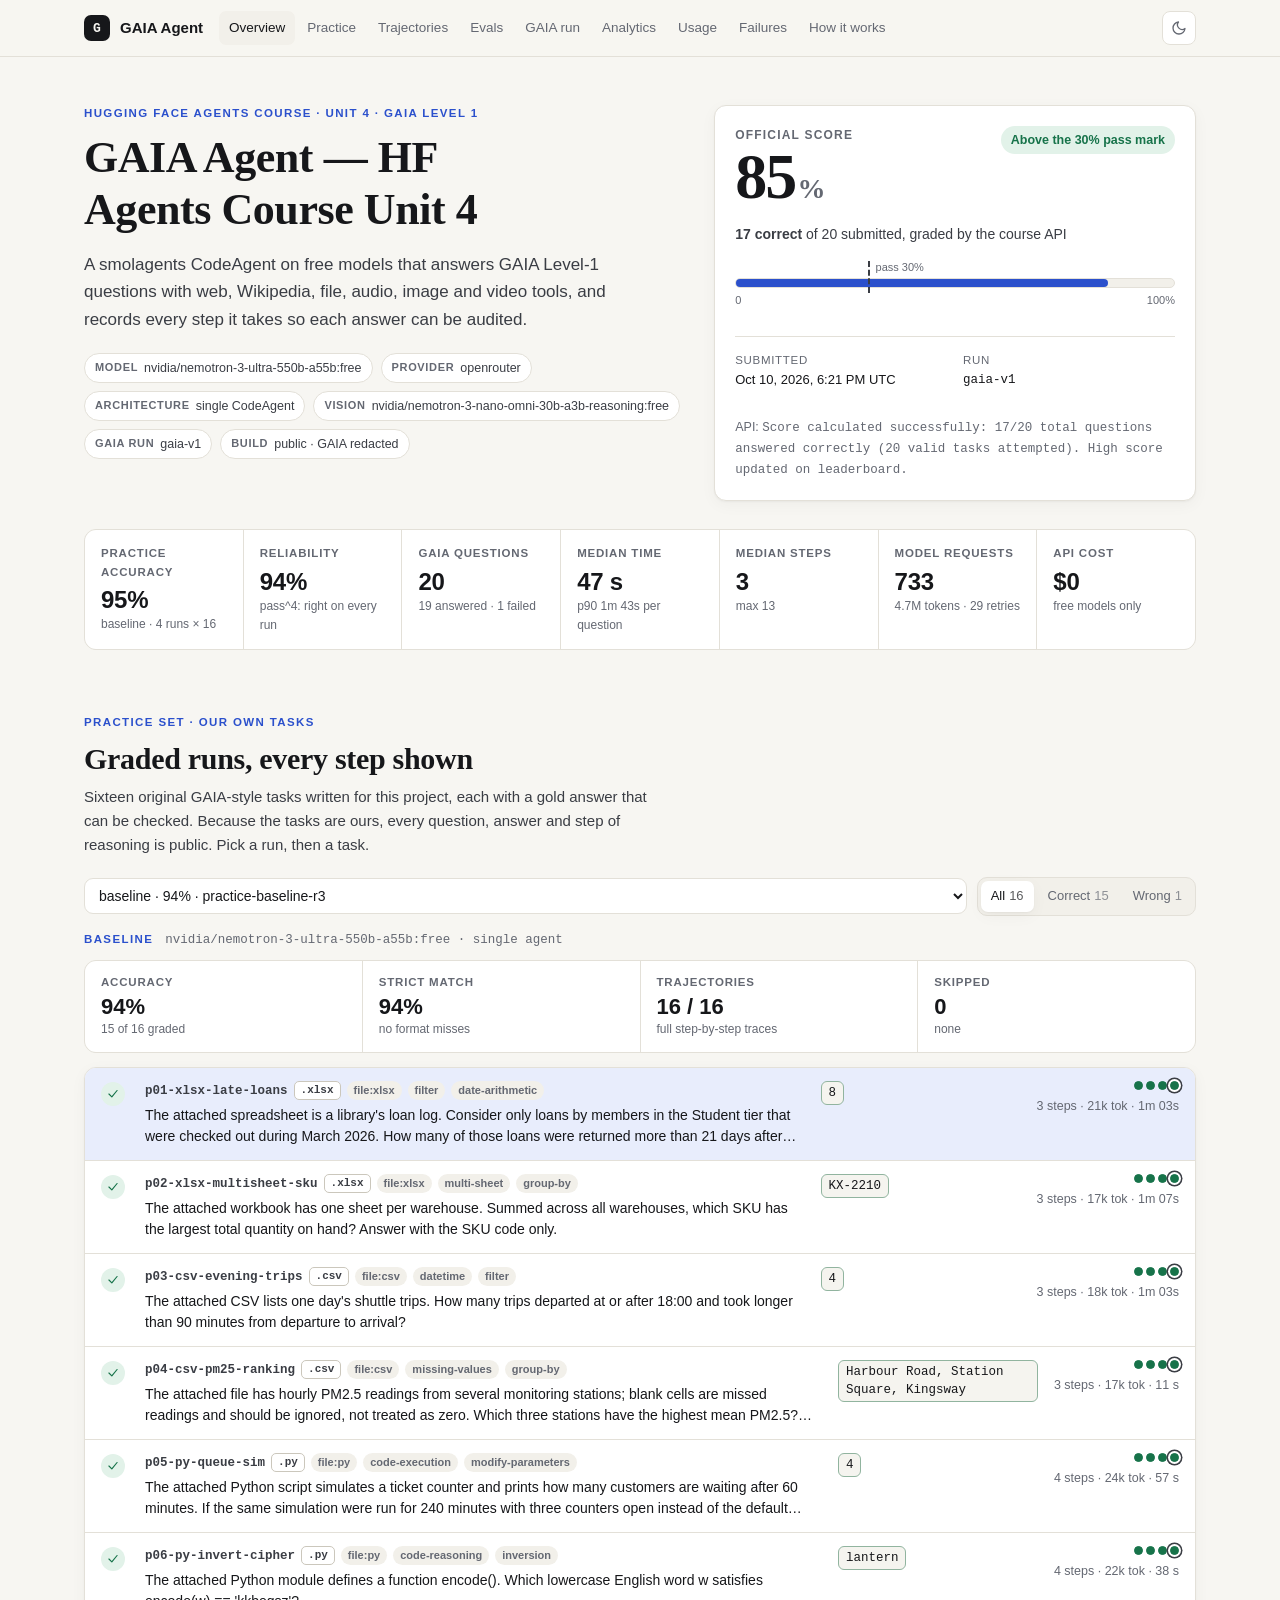
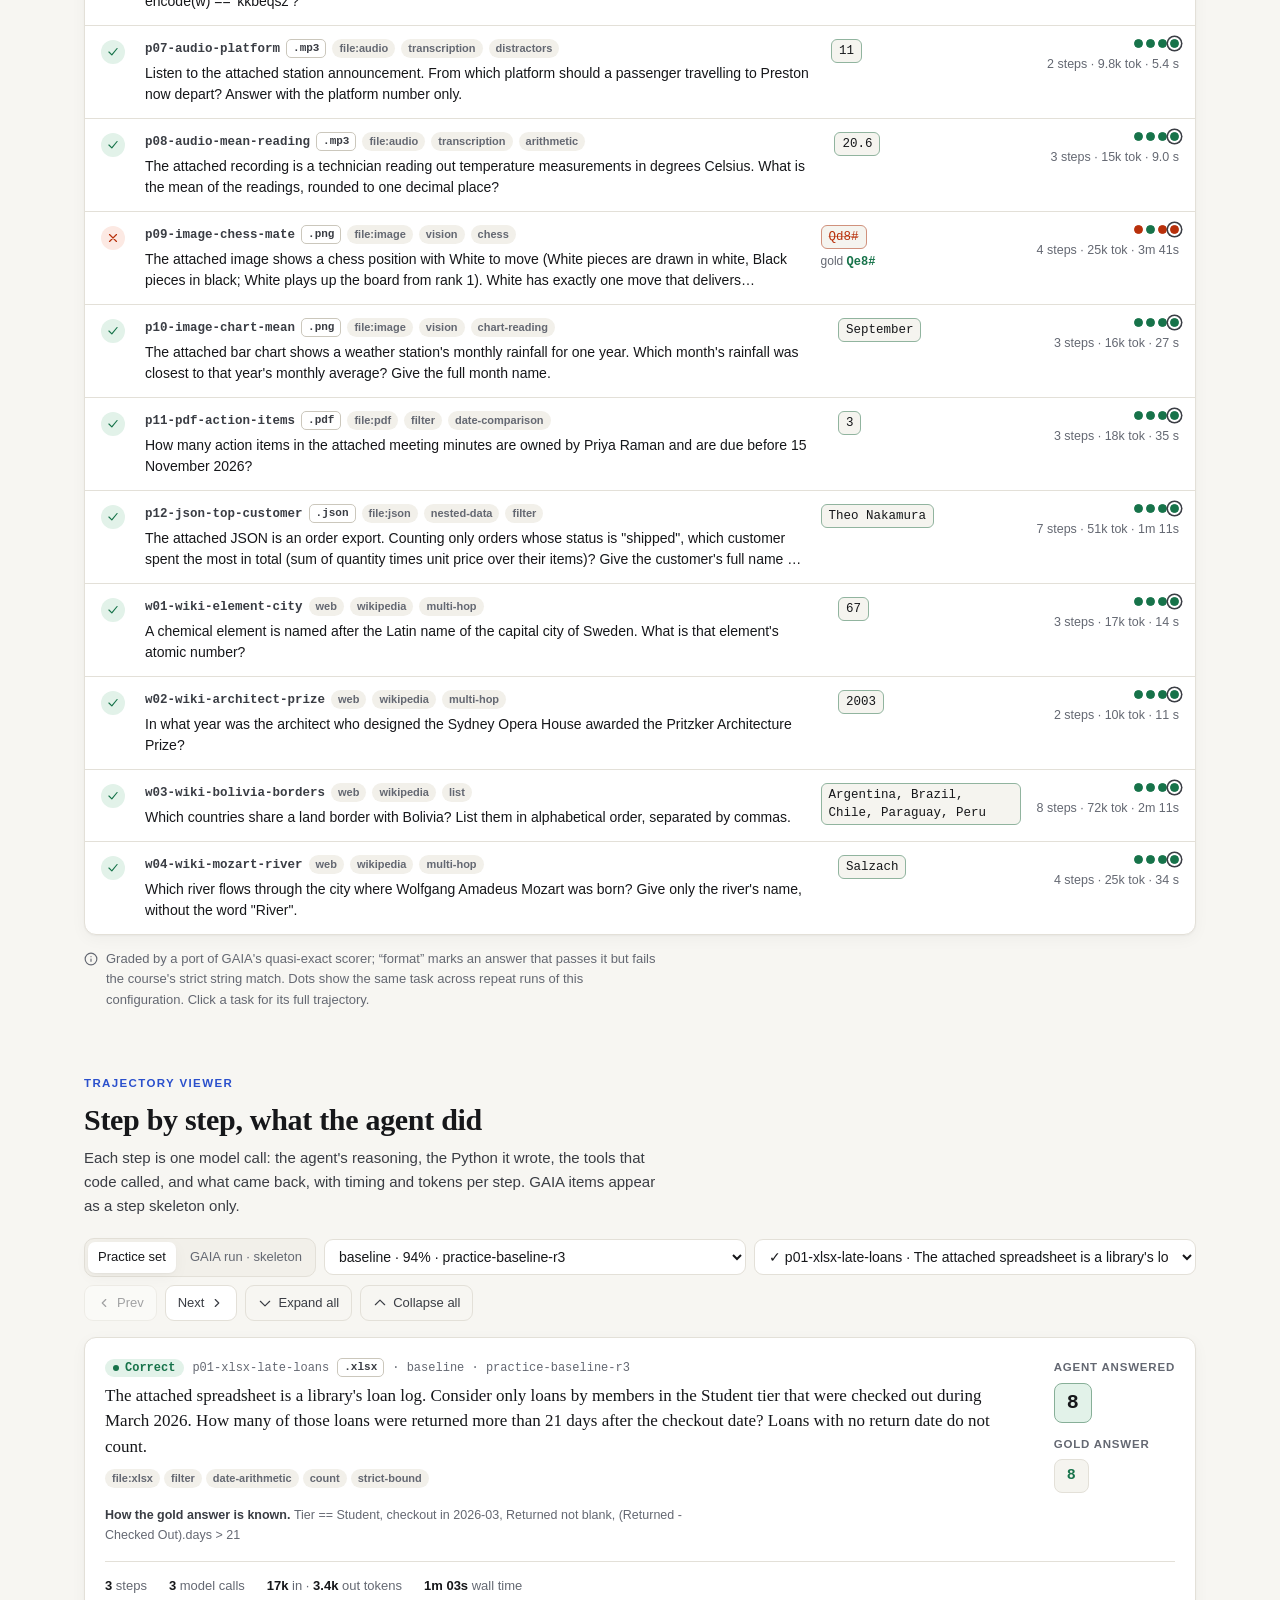
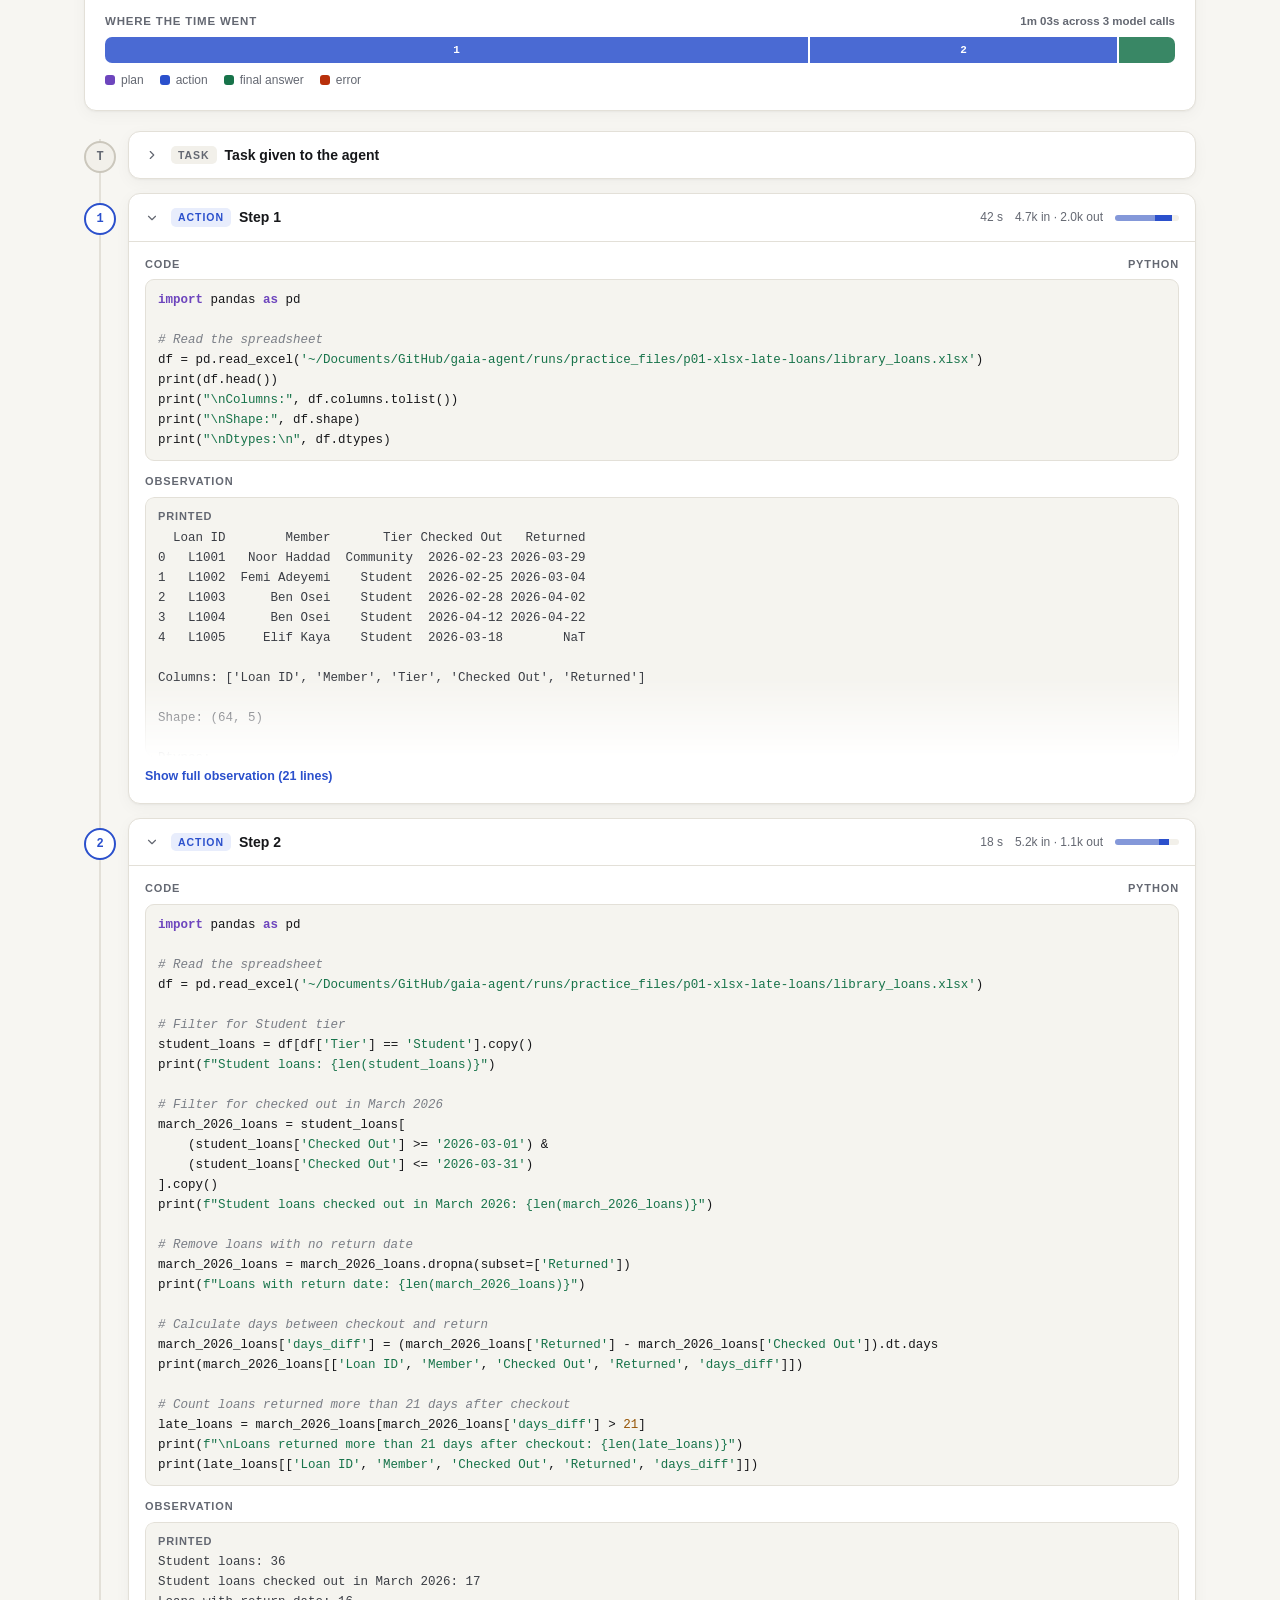
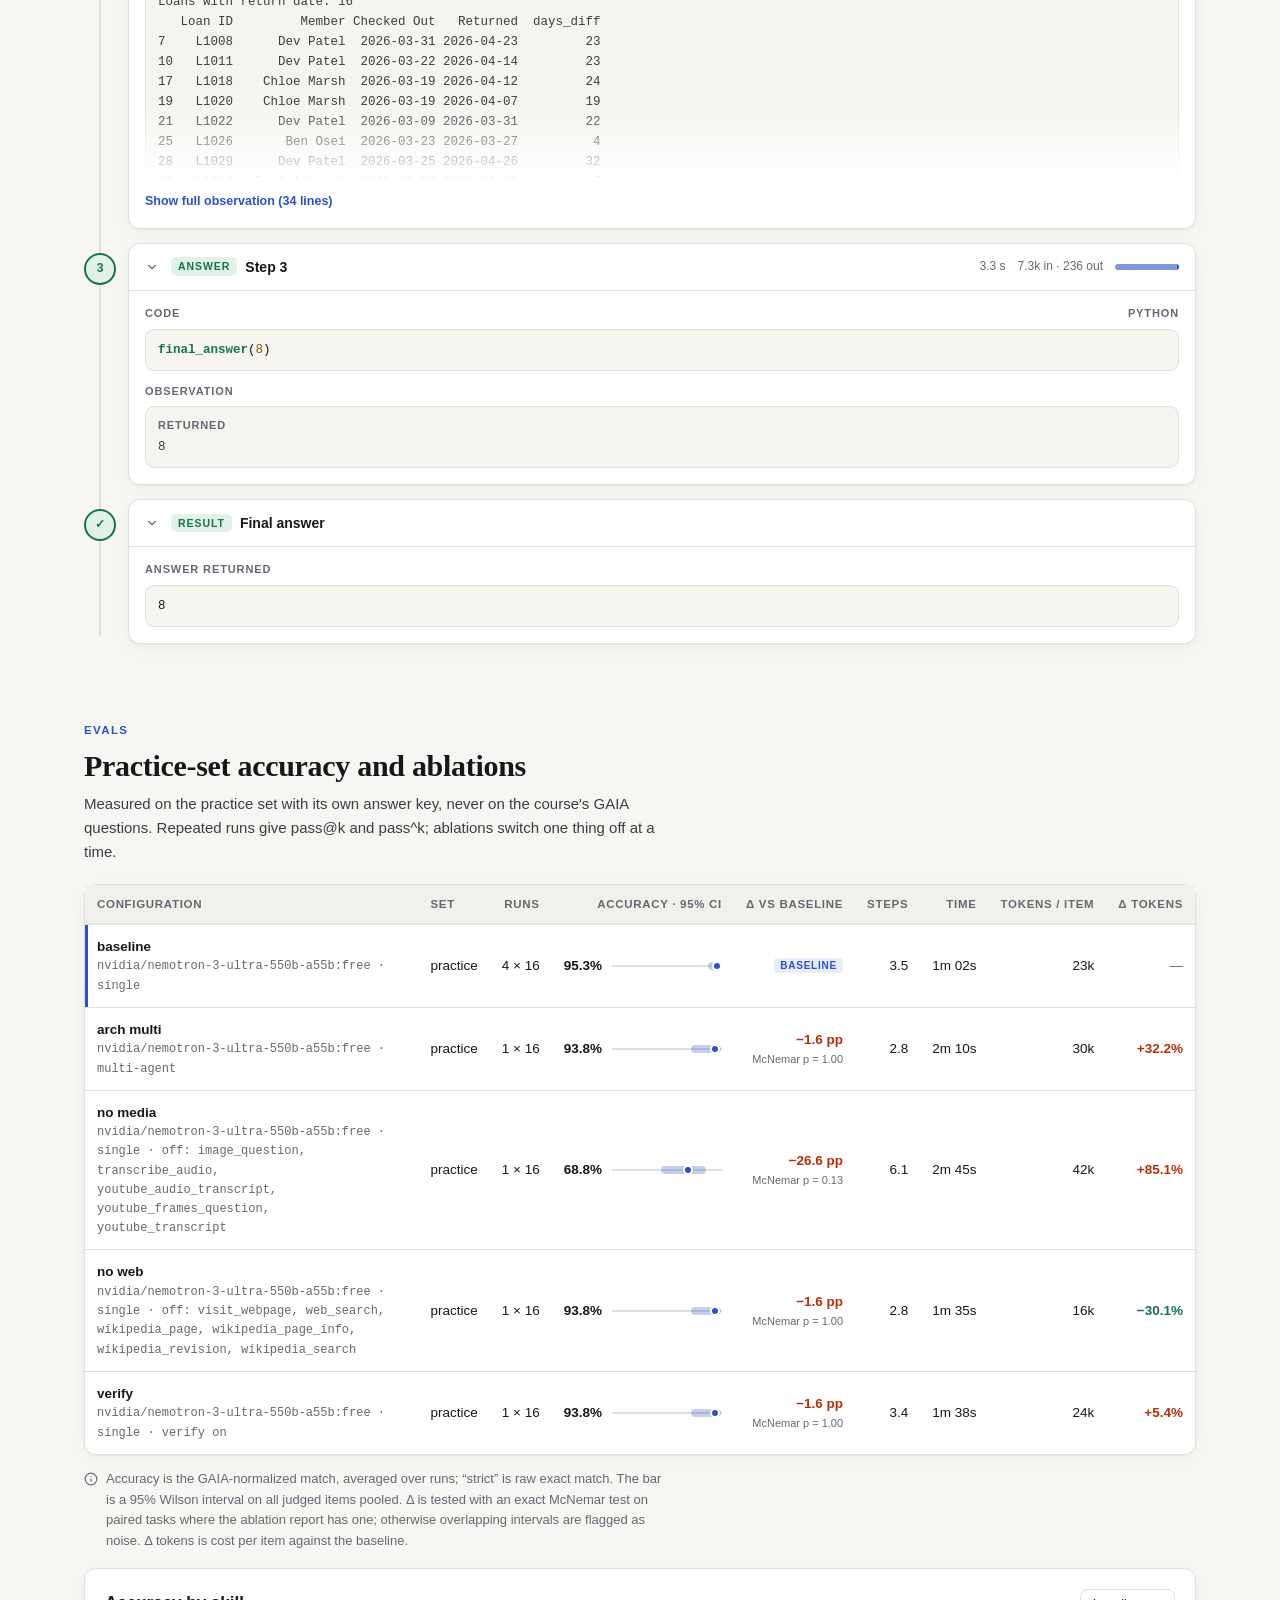
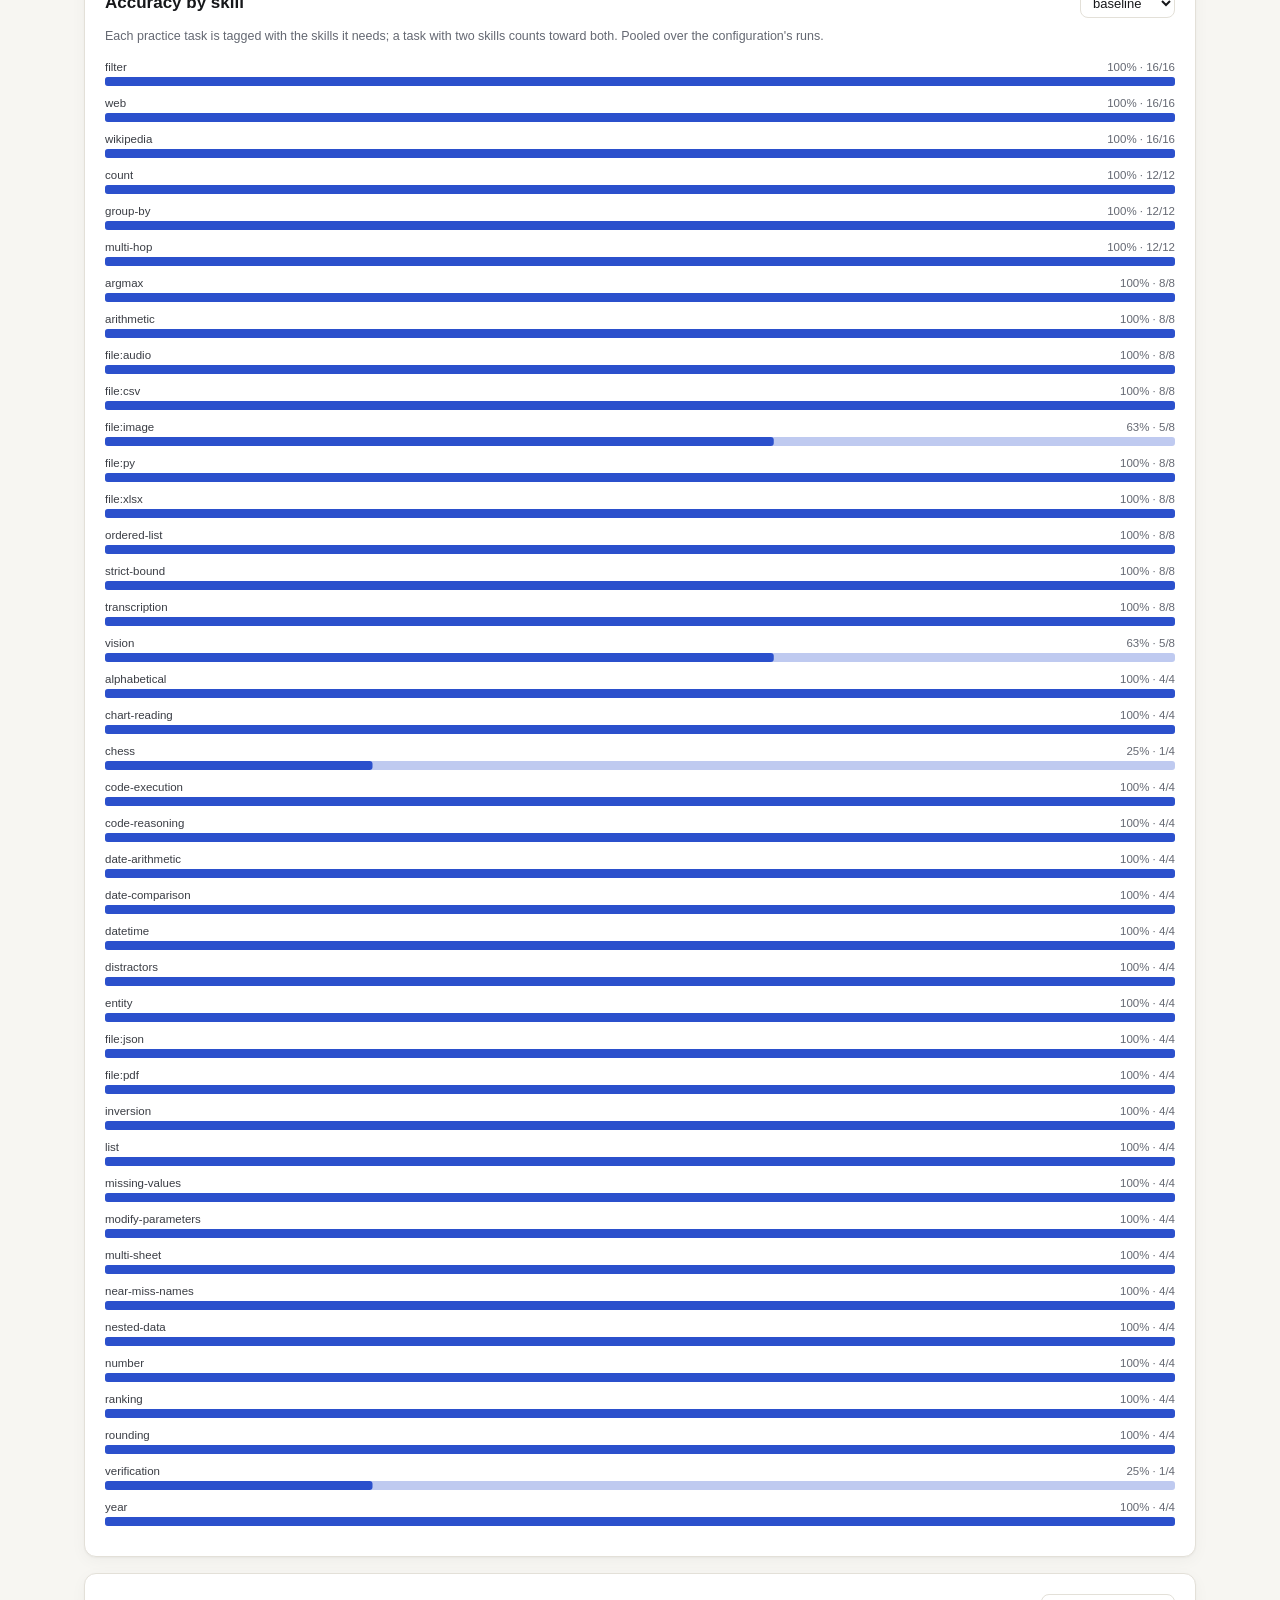
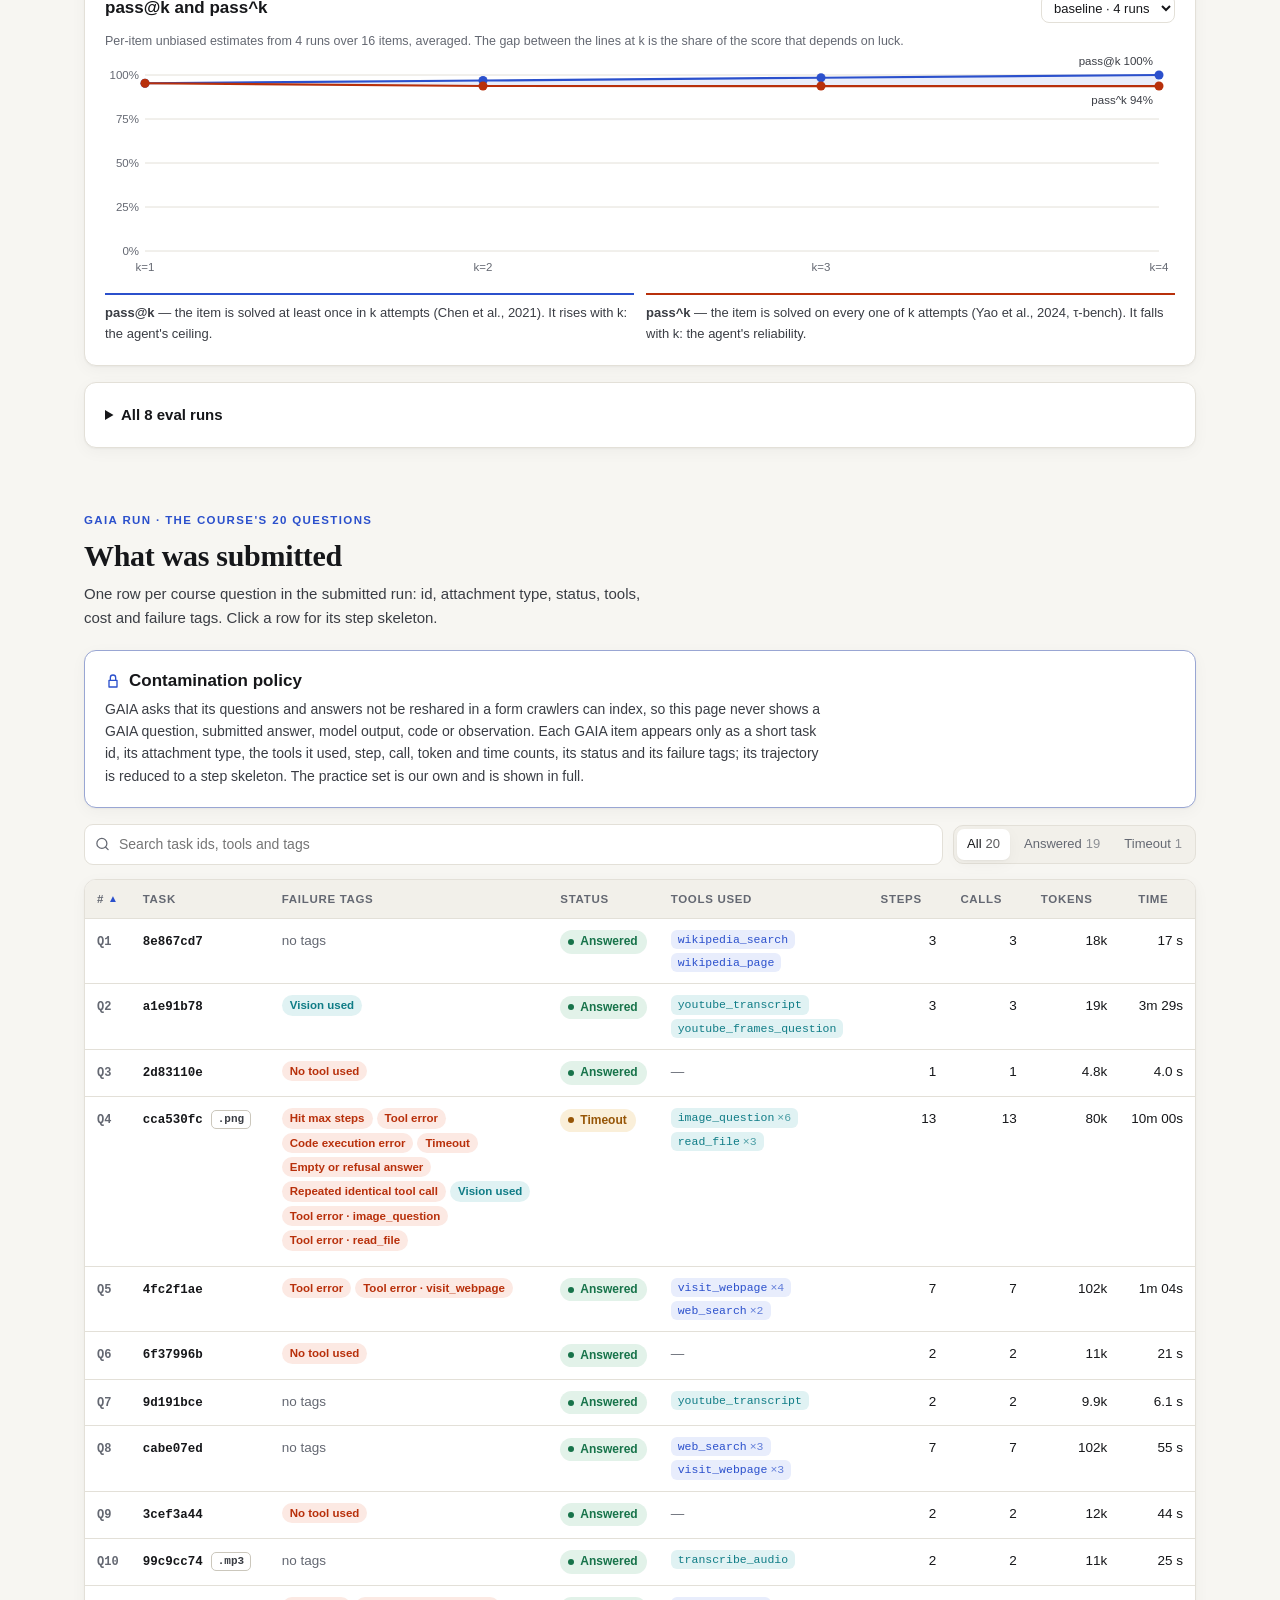
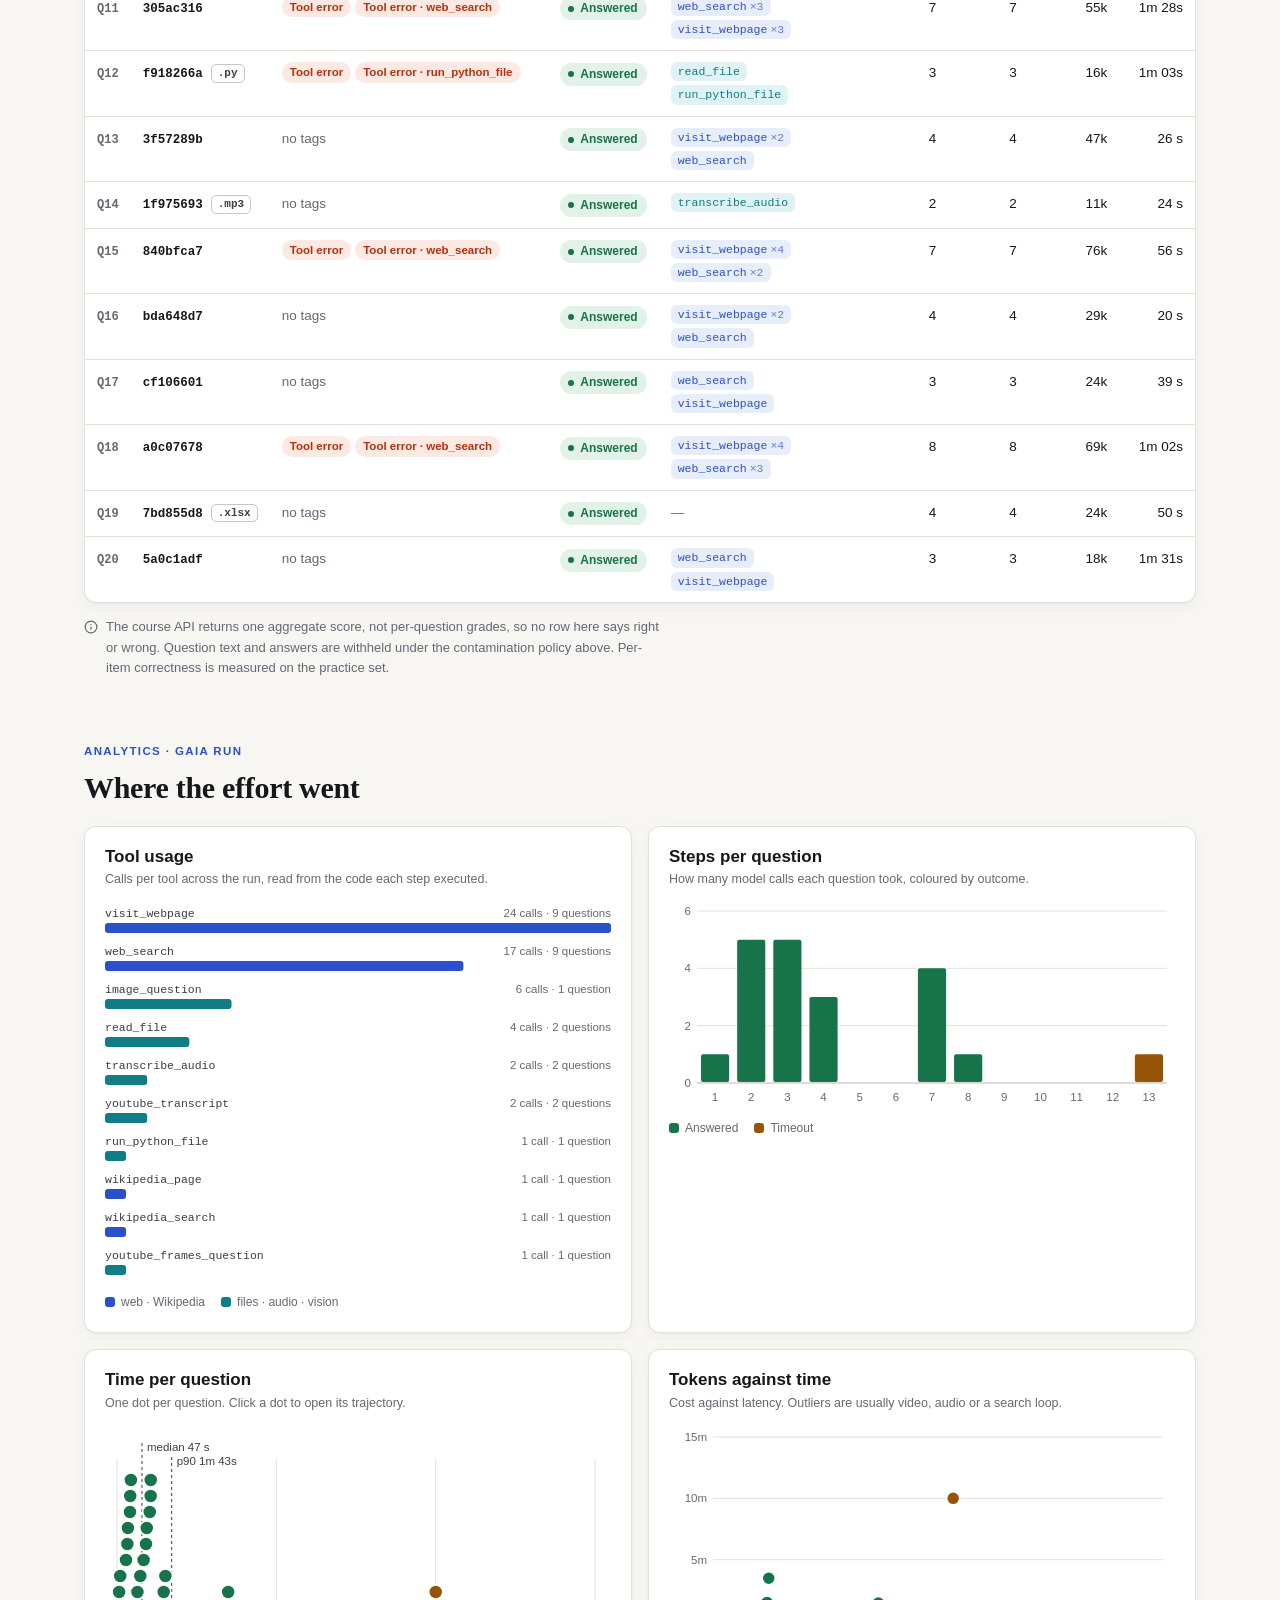
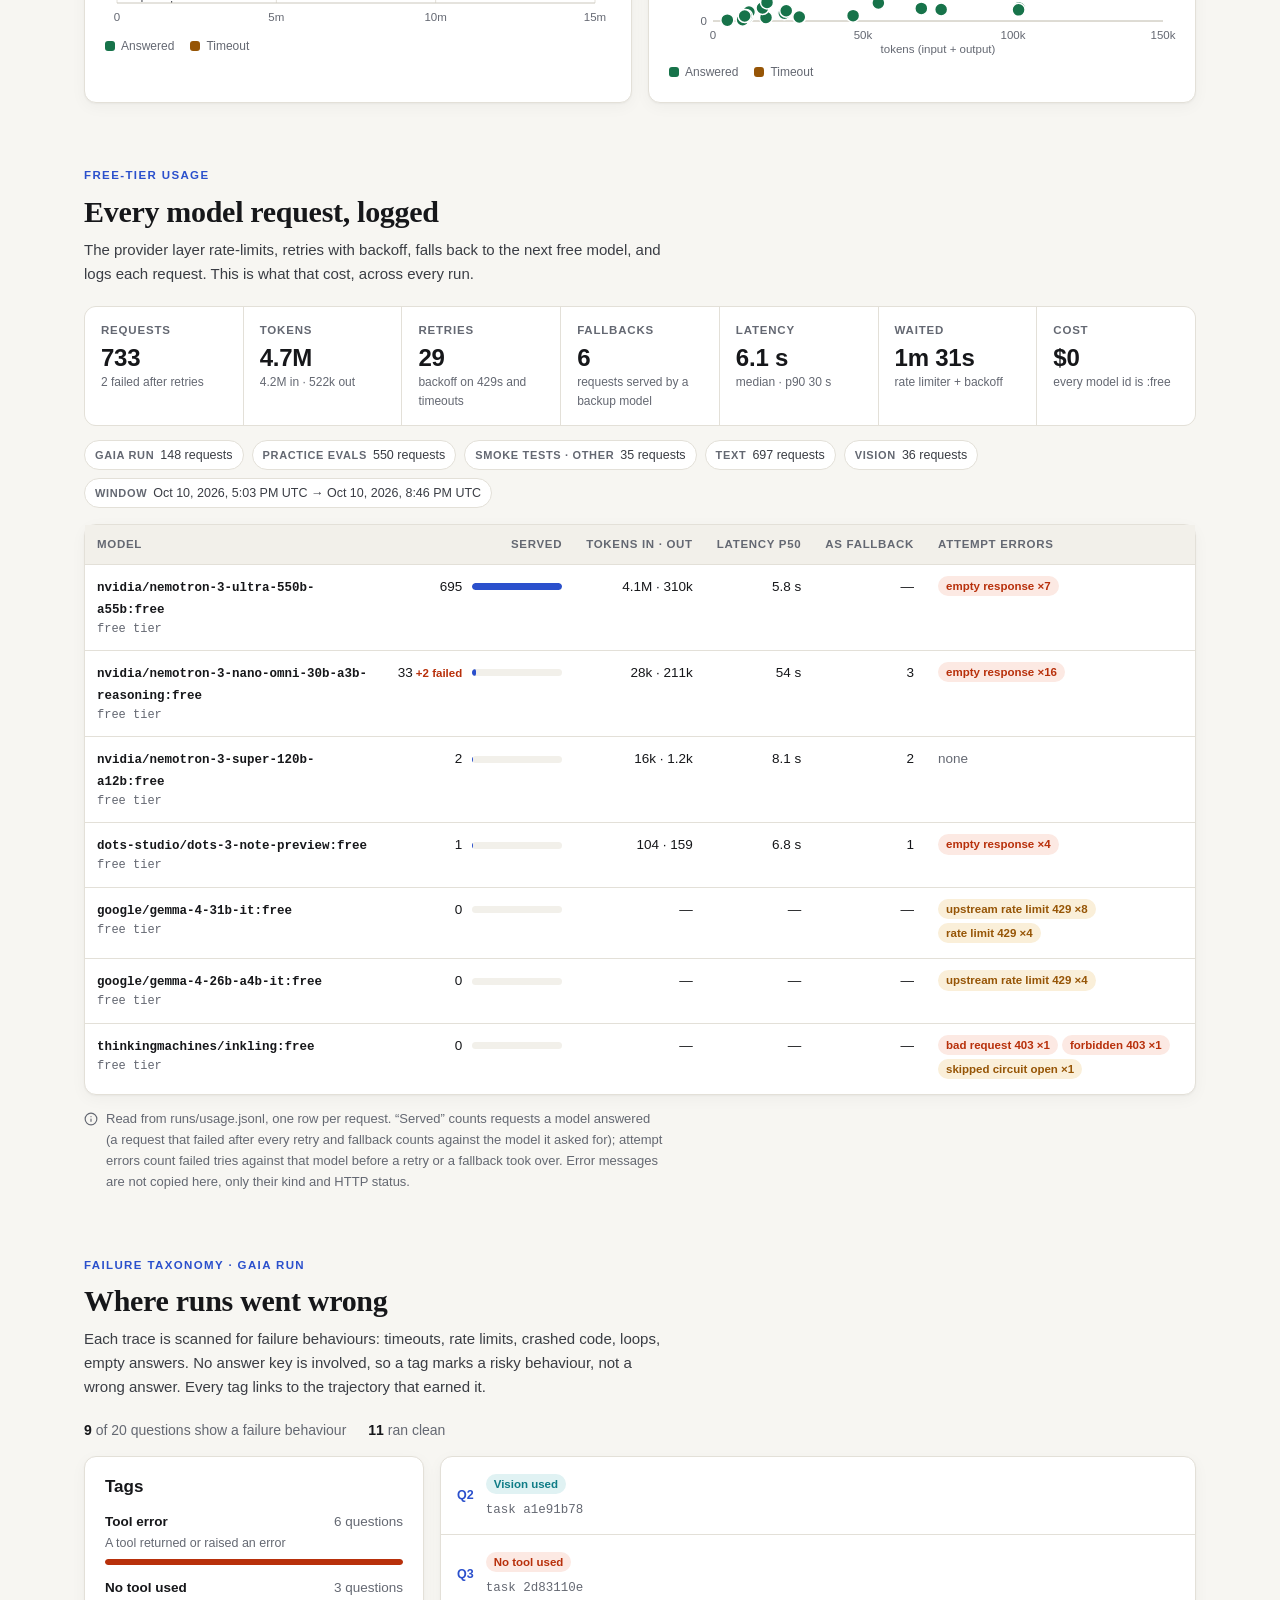
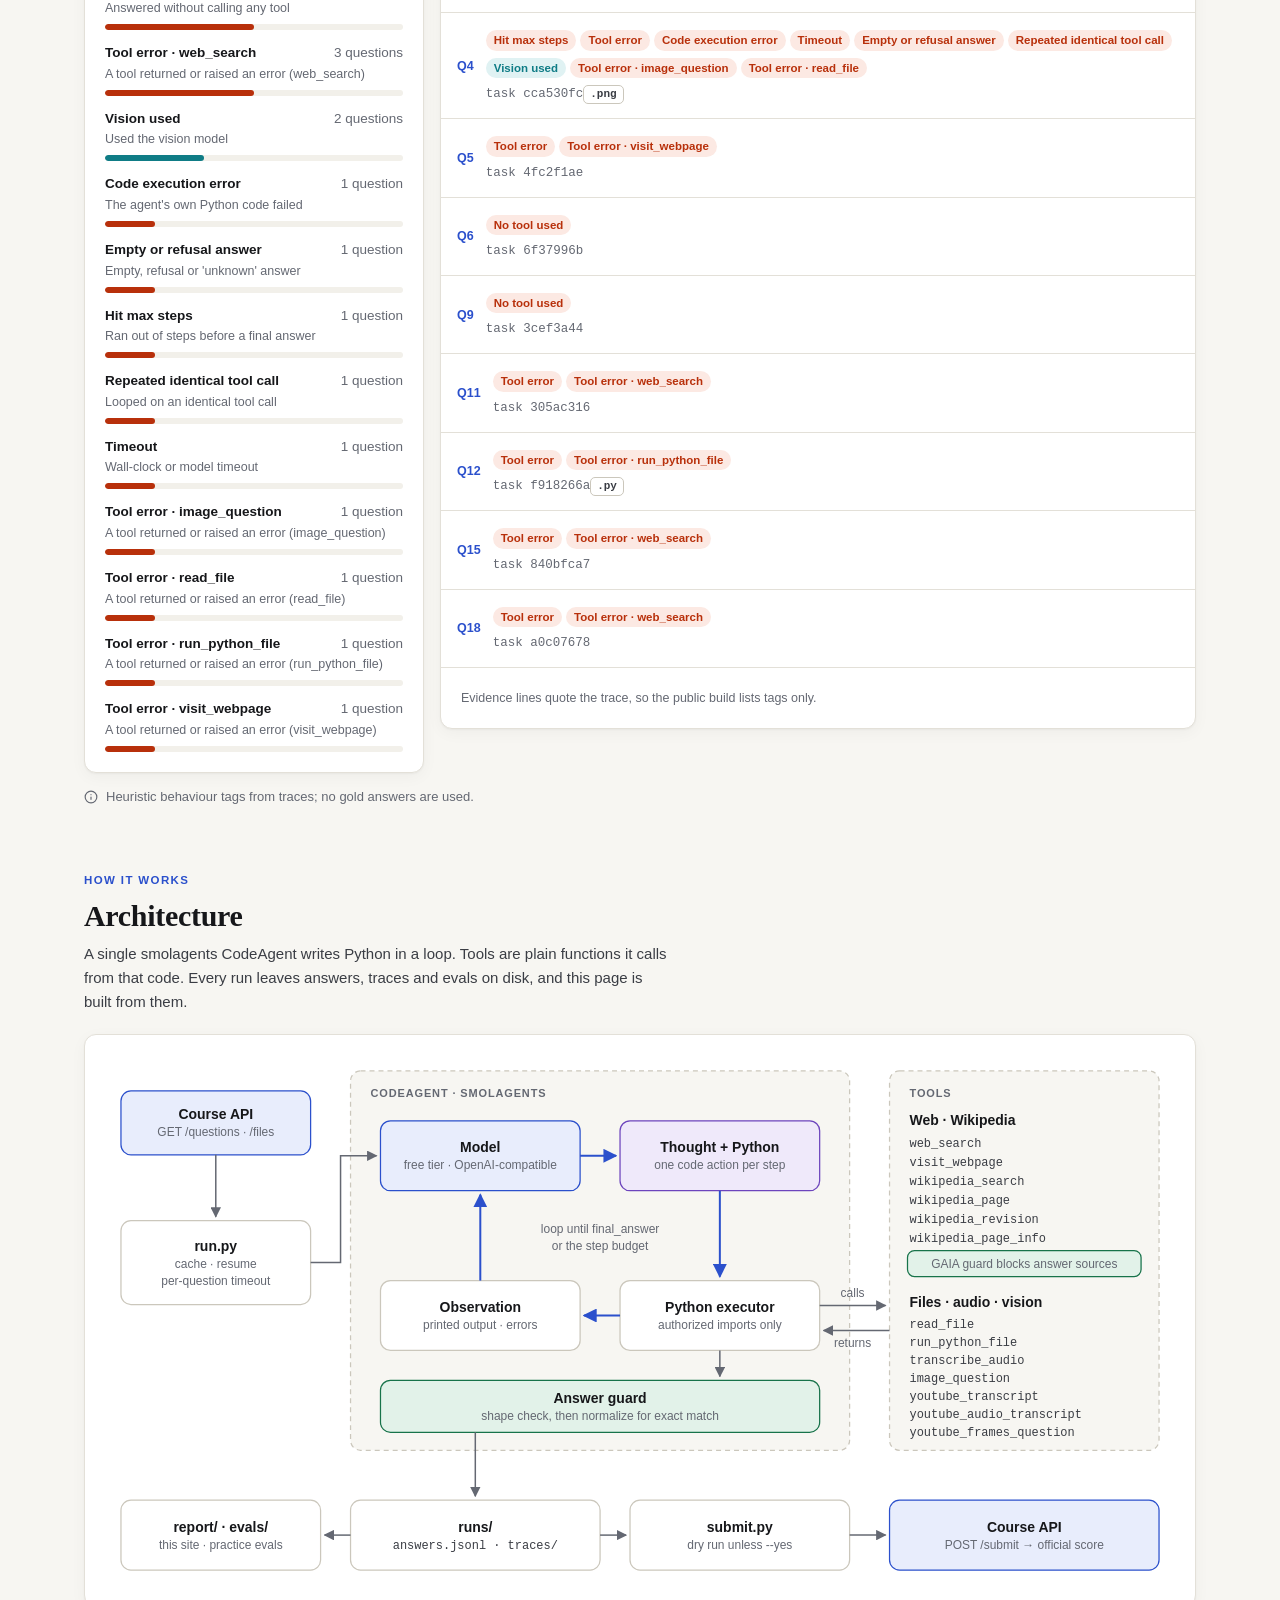
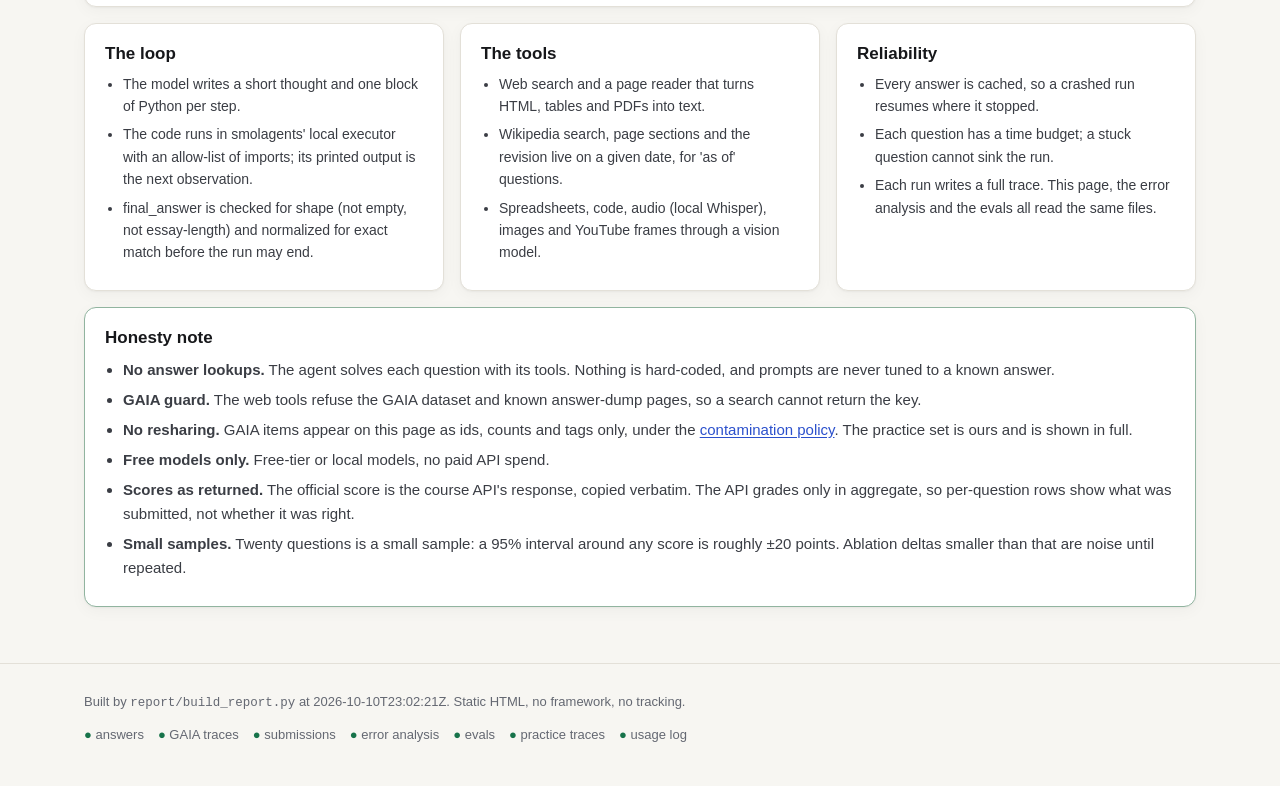
==== commit 9a1eaa12: "Site: replace decorative side-stripe accents with full tinted borders Co-Authored-By: Claude Opus 5." ====
--- a/docs/index.html
+++ b/docs/index.html
@@ -11,7 +11,7 @@
 <meta name="theme-color" content="#f7f6f2" media="(prefers-color-scheme: light)">
 <meta name="theme-color" content="#0d0f12" media="(prefers-color-scheme: dark)">
 <link rel="icon" href="data:image/svg+xml,%3Csvg xmlns='http://www.w3.org/2000/svg' viewBox='0 0 32 32'%3E%3Crect width='32' height='32' rx='8' fill='%2316171a'/%3E%3Ctext x='16' y='21.5' text-anchor='middle' font-family='monospace' font-weight='700' font-size='15' fill='%23f7f6f2'%3EG%3C/text%3E%3C/svg%3E">
-<link rel="stylesheet" href="assets/style.css?v=1d299b7ada">
+<link rel="stylesheet" href="assets/style.css?v=5947b895f5">
 <script>
   /* Apply a remembered theme before first paint. Storage can be unavailable; that is fine. */
   try { var t = localStorage.getItem("gaia-theme"); if (t === "light" || t === "dark") document.documentElement.setAttribute("data-theme", t); } catch (e) {}
@@ -164,13 +164,13 @@
 
 <footer>
   <div class="wrap">
-    <div>Built by <code>report/build_report.py</code> at <span class="num">2026-10-10T20:50:55Z</span>. Static HTML, no framework, no tracking.</div>
+    <div>Built by <code>report/build_report.py</code> at <span class="num">2026-10-10T23:02:21Z</span>. Static HTML, no framework, no tracking.</div>
     <div class="srcs" id="sources"></div>
   </div>
 </footer>
 
 <div class="tip" id="tip" role="tooltip"></div>
-<script type="application/json" id="report-data">{"meta":{"project":"GAIA Agent — HF Agents Course Unit 4","pitch":"A smolagents CodeAgent on free models that answers GAIA Level-1 questions with web, Wikipedia, file, audio, image and video tools, and records every step it takes so each answer can be audited.","generated_at":"2026-10-10T20:50:55Z","fixture":false,"public":true,"policy":"GAIA asks that its questions and answers not be reshared in a form crawlers can index, so this page never shows a GAIA question, submitted answer, model output, code or observation. Each GAIA item appears only as a short task id, its attachment type, the tools it used, step, call, token and time counts, its status and its failure tags; its trajectory is reduced to a step skeleton. The practice set is our own and is shown in full.","run_id":"gaia-v1","model":"nvidia/nemotron-3-ultra-550b-a55b:free","provider":"openrouter","arch":"single","vision_model":"nvidia/nemotron-3-nano-omni-30b-a3b-reasoning:free","verify":null,"known_tools":["web_search","visit_webpage","wikipedia_search","wikipedia_page","wikipedia_revision","wikipedia_page_info","read_file","run_python_file","transcribe_audio","image_question","youtube_transcript","youtube_audio_transcript","youtube_frames_question"],"sources":{"answers":true,"traces":true,"submissions":true,"error_analysis":true,"evals":true,"practice_traces":true,"usage":true}},"submission":{"latest":{"submitted_at":"2026-10-10T18:21:13+00:00","run_id":"gaia-v1","score":85.0,"correct_count":17,"total_attempted":20,"message":"Score calculated successfully: 17/20 total questions answered correctly (20 valid tasks attempted). High score updated on leaderboard."},"history":[{"submitted_at":"2026-10-10T18:21:13+00:00","run_id":"gaia-v1","score":85.0,"correct_count":17,"total_attempted":20,"message":"Score calculated successfully: 17/20 total questions answered correctly (20 valid tasks attempted). High score updated on leaderboard."}],"pass_mark":30.0},"questions":[{"n":1,"task_id":"8e867cd7","attachment":null,"status":"answered","error_type":null,"steps":3,"model_calls":3,"seconds":16.9,"input_tokens":17214,"output_tokens":460,"tokens":17674,"tools":{"wikipedia_search":1,"wikipedia_page":1},"tags":[],"has_trace":true,"run_id":"gaia-v1"},{"n":2,"task_id":"a1e91b78","attachment":null,"status":"answered","error_type":null,"steps":3,"model_calls":3,"seconds":209.3,"input_tokens":18034,"output_tokens":552,"tokens":18586,"tools":{"youtube_transcript":1,"youtube_frames_question":1},"tags":["vision_used"],"has_trace":true,"run_id":"gaia-v1"},{"n":3,"task_id":"2d83110e","attachment":null,"status":"answered","error_type":null,"steps":1,"model_calls":1,"seconds":4.0,"input_tokens":4639,"output_tokens":132,"tokens":4771,"tools":{},"tags":["no_tool_used"],"has_trace":true,"run_id":"gaia-v1"},{"n":4,"task_id":"cca530fc","attachment":"png","status":"timeout","error_type":null,"steps":13,"model_calls":13,"seconds":600.1,"input_tokens":77078,"output_tokens":2983,"tokens":80061,"tools":{"image_question":6,"read_file":3},"tags":["hit_max_steps","tool_error","code_execution_error","timeout","empty_or_refusal_answer","repeated_identical_tool_call","vision_used","tool_error:image_question","tool_error:read_file"],"has_trace":true,"run_id":"gaia-v1"},{"n":5,"task_id":"4fc2f1ae","attachment":null,"status":"answered","error_type":null,"steps":7,"model_calls":7,"seconds":63.5,"input_tokens":100293,"output_tokens":1740,"tokens":102033,"tools":{"visit_webpage":4,"web_search":2},"tags":["tool_error","tool_error:visit_webpage"],"has_trace":true,"run_id":"gaia-v1"},{"n":6,"task_id":"6f37996b","attachment":null,"status":"answered","error_type":null,"steps":2,"model_calls":2,"seconds":20.5,"input_tokens":10347,"output_tokens":972,"tokens":11319,"tools":{},"tags":["no_tool_used"],"has_trace":true,"run_id":"gaia-v1"},{"n":7,"task_id":"9d191bce","attachment":null,"status":"answered","error_type":null,"steps":2,"model_calls":2,"seconds":6.1,"input_tokens":9561,"output_tokens":313,"tokens":9874,"tools":{"youtube_transcript":1},"tags":[],"has_trace":true,"run_id":"gaia-v1"},{"n":8,"task_id":"cabe07ed","attachment":null,"status":"answered","error_type":null,"steps":7,"model_calls":7,"seconds":54.6,"input_tokens":100467,"output_tokens":1390,"tokens":101857,"tools":{"web_search":3,"visit_webpage":3},"tags":[],"has_trace":true,"run_id":"gaia-v1"},{"n":9,"task_id":"3cef3a44","attachment":null,"status":"answered","error_type":null,"steps":2,"model_calls":2,"seconds":43.9,"input_tokens":10479,"output_tokens":1501,"tokens":11980,"tools":{},"tags":["no_tool_used"],"has_trace":true,"run_id":"gaia-v1"},{"n":10,"task_id":"99c9cc74","attachment":"mp3","status":"answered","error_type":null,"steps":2,"model_calls":2,"seconds":24.9,"input_tokens":10194,"output_tokens":791,"tokens":10985,"tools":{"transcribe_audio":1},"tags":[],"has_trace":true,"run_id":"gaia-v1"},{"n":11,"task_id":"305ac316","attachment":null,"status":"answered","error_type":null,"steps":7,"model_calls":7,"seconds":87.9,"input_tokens":53759,"output_tokens":1363,"tokens":55122,"tools":{"web_search":3,"visit_webpage":3},"tags":["tool_error","tool_error:web_search"],"has_trace":true,"run_id":"gaia-v1"},{"n":12,"task_id":"f918266a","attachment":"py","status":"answered","error_type":null,"steps":3,"model_calls":3,"seconds":63.4,"input_tokens":15445,"output_tokens":1051,"tokens":16496,"tools":{"read_file":1,"run_python_file":1},"tags":["tool_error","tool_error:run_python_file"],"has_trace":true,"run_id":"gaia-v1"},{"n":13,"task_id":"3f57289b","attachment":null,"status":"answered","error_type":null,"steps":4,"model_calls":4,"seconds":26.1,"input_tokens":45762,"output_tokens":935,"tokens":46697,"tools":{"visit_webpage":2,"web_search":1},"tags":[],"has_trace":true,"run_id":"gaia-v1"},{"n":14,"task_id":"1f975693","attachment":"mp3","status":"answered","error_type":null,"steps":2,"model_calls":2,"seconds":24.4,"input_tokens":10157,"output_tokens":402,"tokens":10559,"tools":{"transcribe_audio":1},"tags":[],"has_trace":true,"run_id":"gaia-v1"},{"n":15,"task_id":"840bfca7","attachment":null,"status":"answered","error_type":null,"steps":7,"model_calls":7,"seconds":56.0,"input_tokens":74839,"output_tokens":1213,"tokens":76052,"tools":{"visit_webpage":4,"web_search":2},"tags":["tool_error","tool_error:web_search"],"has_trace":true,"run_id":"gaia-v1"},{"n":16,"task_id":"bda648d7","attachment":null,"status":"answered","error_type":null,"steps":4,"model_calls":4,"seconds":19.5,"input_tokens":28031,"output_tokens":723,"tokens":28754,"tools":{"visit_webpage":2,"web_search":1},"tags":[],"has_trace":true,"run_id":"gaia-v1"},{"n":17,"task_id":"cf106601","attachment":null,"status":"answered","error_type":null,"steps":3,"model_calls":3,"seconds":38.5,"input_tokens":23009,"output_tokens":765,"tokens":23774,"tools":{"web_search":1,"visit_webpage":1},"tags":[],"has_trace":true,"run_id":"gaia-v1"},{"n":18,"task_id":"a0c07678","attachment":null,"status":"answered","error_type":null,"steps":8,"model_calls":8,"seconds":61.7,"input_tokens":67759,"output_tokens":1682,"tokens":69441,"tools":{"visit_webpage":4,"web_search":3},"tags":["tool_error","tool_error:web_search"],"has_trace":true,"run_id":"gaia-v1"},{"n":19,"task_id":"7bd855d8","attachment":"xlsx","status":"answered","error_type":null,"steps":4,"model_calls":4,"seconds":50.1,"input_tokens":23062,"output_tokens":1347,"tokens":24409,"tools":{},"tags":[],"has_trace":true,"run_id":"gaia-v1"},{"n":20,"task_id":"5a0c1adf","attachment":null,"status":"answered","error_type":null,"steps":3,"model_calls":3,"seconds":91.1,"input_tokens":17234,"output_tokens":771,"tokens":18005,"tools":{"web_search":1,"visit_webpage":1},"tags":[],"has_trace":true,"run_id":"gaia-v1"}],"traces":{"8e867cd7":{"task_id":"8e867cd7","redacted":true,"run_id":"gaia-v1","model":"nvidia/nemotron-3-ultra-550b-a55b:free","provider":"openrouter","arch":"single","started_at":"2026-10-10T17:39:50+00:00","seconds":16.9,"attachment":null,"error_type":null,"agents":["agent"],"steps":[{"index":0,"step_number":null,"type":"task","agent":"agent","is_final_answer":false,"tools":[],"error":false,"error_type":null,"images":null,"input_tokens":0,"output_tokens":0,"tokens_known":false,"duration_s":null,"sub_agents":[]},{"index":1,"step_number":1,"type":"action","agent":"agent","is_final_answer":false,"tools":["wikipedia_search"],"error":false,"error_type":null,"images":null,"input_tokens":4646,"output_tokens":85,"tokens_known":true,"duration_s":4.759,"sub_agents":[]},{"index":2,"step_number":2,"type":"action","agent":"agent","is_final_answer":false,"tools":["wikipedia_page"],"error":false,"error_type":null,"images":null,"input_tokens":5604,"output_tokens":107,"tokens_known":true,"duration_s":3.498,"sub_agents":[]},{"index":3,"step_number":3,"type":"action","agent":"agent","is_final_answer":true,"tools":[],"error":false,"error_type":null,"images":null,"input_tokens":6964,"output_tokens":268,"tokens_known":true,"duration_s":7.112,"sub_agents":[]},{"index":4,"step_number":null,"type":"final","agent":"agent","is_final_answer":false,"tools":[],"error":false,"error_type":null,"images":null,"input_tokens":0,"output_tokens":0,"tokens_known":false,"duration_s":null,"sub_agents":[]}],"totals":{"steps":3,"planning_steps":0,"input_tokens":17214,"output_tokens":460,"model_calls":3,"tool_calls_by_name":{"wikipedia_search":1,"wikipedia_page":1},"step_errors":0,"sub_agent_calls":0,"token_usage_complete":true}},"a1e91b78":{"task_id":"a1e91b78","redacted":true,"run_id":"gaia-v1","model":"nvidia/nemotron-3-ultra-550b-a55b:free","provider":"openrouter","arch":"single","started_at":"2026-10-10T17:40:05+00:00","seconds":209.3,"attachment":null,"error_type":null,"agents":["agent"],"steps":[{"index":0,"step_number":null,"type":"task","agent":"agent","is_final_answer":false,"tools":[],"error":false,"error_type":null,"images":null,"input_tokens":0,"output_tokens":0,"tokens_known":false,"duration_s":null,"sub_agents":[]},{"index":1,"step_number":1,"type":"action","agent":"agent","is_final_answer":false,"tools":["youtube_transcript"],"error":false,"error_type":null,"images":null,"input_tokens":4639,"output_tokens":115,"tokens_known":true,"duration_s":7.394,"sub_agents":[]},{"index":2,"step_number":2,"type":"action","agent":"agent","is_final_answer":false,"tools":["youtube_frames_question"],"error":false,"error_type":null,"images":null,"input_tokens":4836,"output_tokens":244,"tokens_known":true,"duration_s":197.726,"sub_agents":[]},{"index":3,"step_number":3,"type":"action","agent":"agent","is_final_answer":true,"tools":[],"error":false,"error_type":null,"images":null,"input_tokens":8559,"output_tokens":193,"tokens_known":true,"duration_s":4.134,"sub_agents":[]},{"index":4,"step_number":null,"type":"final","agent":"agent","is_final_answer":false,"tools":[],"error":false,"error_type":null,"images":null,"input_tokens":0,"output_tokens":0,"tokens_known":false,"duration_s":null,"sub_agents":[]}],"totals":{"steps":3,"planning_steps":0,"input_tokens":18034,"output_tokens":552,"model_calls":3,"tool_calls_by_name":{"youtube_transcript":1,"youtube_frames_question":1},"step_errors":0,"sub_agent_calls":0,"token_usage_complete":true}},"2d83110e":{"task_id":"2d83110e","redacted":true,"run_id":"gaia-v1","model":"nvidia/nemotron-3-ultra-550b-a55b:free","provider":"openrouter","arch":"single","started_at":"2026-10-10T17:43:35+00:00","seconds":4.0,"attachment":null,"error_type":null,"agents":["agent"],"steps":[{"index":0,"step_number":null,"type":"task","agent":"agent","is_final_answer":false,"tools":[],"error":false,"error_type":null,"images":null,"input_tokens":0,"output_tokens":0,"tokens_known":false,"duration_s":null,"sub_agents":[]},{"index":1,"step_number":1,"type":"action","agent":"agent","is_final_answer":true,"tools":[],"error":false,"error_type":null,"images":null,"input_tokens":4639,"output_tokens":132,"tokens_known":true,"duration_s":3.985,"sub_agents":[]},{"index":2,"step_number":null,"type":"final","agent":"agent","is_final_answer":false,"tools":[],"error":false,"error_type":null,"images":null,"input_tokens":0,"output_tokens":0,"tokens_known":false,"duration_s":null,"sub_agents":[]}],"totals":{"steps":1,"planning_steps":0,"input_tokens":4639,"output_tokens":132,"model_calls":1,"tool_calls_by_name":{},"step_errors":0,"sub_agent_calls":0,"token_usage_complete":true}},"cca530fc":{"task_id":"cca530fc","redacted":true,"run_id":"gaia-v1","model":"nvidia/nemotron-3-ultra-550b-a55b:free","provider":"openrouter","arch":"single","started_at":"2026-10-10T17:43:39+00:00","seconds":94.3,"attachment":null,"error_type":null,"agents":["agent"],"steps":[{"index":0,"step_number":null,"type":"task","agent":"agent","is_final_answer":false,"tools":[],"error":false,"error_type":null,"images":null,"input_tokens":0,"output_tokens":0,"tokens_known":false,"duration_s":null,"sub_agents":[]},{"index":1,"step_number":1,"type":"action","agent":"agent","is_final_answer":false,"tools":["image_question"],"error":false,"error_type":null,"images":null,"input_tokens":4685,"output_tokens":133,"tokens_known":true,"duration_s":4.394,"sub_agents":[]},{"index":2,"step_number":2,"type":"action","agent":"agent","is_final_answer":false,"tools":["image_question"],"error":false,"error_type":null,"images":null,"input_tokens":4951,"output_tokens":209,"tokens_known":true,"duration_s":3.421,"sub_agents":[]},{"index":3,"step_number":3,"type":"action","agent":"agent","is_final_answer":false,"tools":[],"error":true,"error_type":"AgentExecutionError","images":null,"input_tokens":5226,"output_tokens":185,"tokens_known":true,"duration_s":3.409,"sub_agents":[]},{"index":4,"step_number":4,"type":"action","agent":"agent","is_final_answer":false,"tools":["image_question"],"error":false,"error_type":null,"images":null,"input_tokens":5504,"output_tokens":249,"tokens_known":true,"duration_s":7.79,"sub_agents":[]},{"index":5,"step_number":5,"type":"action","agent":"agent","is_final_answer":false,"tools":["image_question"],"error":false,"error_type":null,"images":null,"input_tokens":5779,"output_tokens":224,"tokens_known":true,"duration_s":3.641,"sub_agents":[]},{"index":6,"step_number":6,"type":"action","agent":"agent","is_final_answer":false,"tools":[],"error":true,"error_type":"AgentExecutionError","images":null,"input_tokens":6045,"output_tokens":168,"tokens_known":true,"duration_s":3.081,"sub_agents":[]},{"index":7,"step_number":7,"type":"action","agent":"agent","is_final_answer":false,"tools":["image_question"],"error":false,"error_type":null,"images":null,"input_tokens":6315,"output_tokens":226,"tokens_known":true,"duration_s":10.214,"sub_agents":[]},{"index":8,"step_number":8,"type":"action","agent":"agent","is_final_answer":false,"tools":["read_file"],"error":false,"error_type":null,"images":null,"input_tokens":6581,"output_tokens":185,"tokens_known":true,"duration_s":2.99,"sub_agents":[]},{"index":9,"step_number":9,"type":"action","agent":"agent","is_final_answer":false,"tools":["read_file"],"error":false,"error_type":null,"images":null,"input_tokens":6791,"output_tokens":211,"tokens_known":true,"duration_s":6.392,"sub_agents":[]},{"index":10,"step_number":10,"type":"action","agent":"agent","is_final_answer":false,"tools":[],"error":true,"error_type":"AgentExecutionError","images":null,"input_tokens":7010,"output_tokens":193,"tokens_known":true,"duration_s":6.689,"sub_agents":[]},{"index":11,"step_number":11,"type":"action","agent":"agent","is_final_answer":false,"tools":["image_question"],"error":false,"error_type":null,"images":null,"input_tokens":7300,"output_tokens":349,"tokens_known":true,"duration_s":12.458,"sub_agents":[]},{"index":12,"step_number":12,"type":"action","agent":"agent","is_final_answer":false,"tools":["read_file"],"error":false,"error_type":null,"images":null,"input_tokens":7567,"output_tokens":307,"tokens_known":true,"duration_s":13.382,"sub_agents":[]},{"index":13,"step_number":13,"type":"action","agent":"agent","is_final_answer":false,"tools":[],"error":true,"error_type":"AgentMaxStepsError","images":null,"input_tokens":3324,"output_tokens":344,"tokens_known":true,"duration_s":16.223,"sub_agents":[]},{"index":14,"step_number":null,"type":"final","agent":"agent","is_final_answer":false,"tools":[],"error":false,"error_type":null,"images":null,"input_tokens":0,"output_tokens":0,"tokens_known":false,"duration_s":null,"sub_agents":[]}],"totals":{"steps":13,"planning_steps":0,"input_tokens":77078,"output_tokens":2983,"model_calls":13,"tool_calls_by_name":{"image_question":6,"read_file":3},"step_errors":4,"sub_agent_calls":0,"token_usage_complete":true}},"4fc2f1ae":{"task_id":"4fc2f1ae","redacted":true,"run_id":"gaia-v1","model":"nvidia/nemotron-3-ultra-550b-a55b:free","provider":"openrouter","arch":"single","started_at":"2026-10-10T17:45:13+00:00","seconds":63.5,"attachment":null,"error_type":null,"agents":["agent"],"steps":[{"index":0,"step_number":null,"type":"task","agent":"agent","is_final_answer":false,"tools":[],"error":false,"error_type":null,"images":null,"input_tokens":0,"output_tokens":0,"tokens_known":false,"duration_s":null,"sub_agents":[]},{"index":1,"step_number":1,"type":"action","agent":"agent","is_final_answer":false,"tools":["web_search"],"error":false,"error_type":null,"images":null,"input_tokens":4628,"output_tokens":223,"tokens_known":true,"duration_s":8.869,"sub_agents":[]},{"index":2,"step_number":2,"type":"action","agent":"agent","is_final_answer":false,"tools":["visit_webpage"],"error":false,"error_type":null,"images":null,"input_tokens":5700,"output_tokens":178,"tokens_known":true,"duration_s":8.063,"sub_agents":[]},{"index":3,"step_number":3,"type":"action","agent":"agent","is_final_answer":false,"tools":["visit_webpage"],"error":false,"error_type":null,"images":null,"input_tokens":11894,"output_tokens":272,"tokens_known":true,"duration_s":10.166,"sub_agents":[]},{"index":4,"step_number":4,"type":"action","agent":"agent","is_final_answer":false,"tools":["visit_webpage"],"error":false,"error_type":null,"images":null,"input_tokens":17542,"output_tokens":583,"tokens_known":true,"duration_s":12.801,"sub_agents":[]},{"index":5,"step_number":5,"type":"action","agent":"agent","is_final_answer":false,"tools":["web_search"],"error":false,"error_type":null,"images":null,"input_tokens":17734,"output_tokens":106,"tokens_known":true,"duration_s":7.313,"sub_agents":[]},{"index":6,"step_number":6,"type":"action","agent":"agent","is_final_answer":false,"tools":["visit_webpage"],"error":false,"error_type":null,"images":null,"input_tokens":19041,"output_tokens":147,"tokens_known":true,"duration_s":2.639,"sub_agents":[]},{"index":7,"step_number":7,"type":"action","agent":"agent","is_final_answer":true,"tools":[],"error":false,"error_type":null,"images":null,"input_tokens":23754,"output_tokens":231,"tokens_known":true,"duration_s":13.601,"sub_agents":[]},{"index":8,"step_number":null,"type":"final","agent":"agent","is_final_answer":false,"tools":[],"error":false,"error_type":null,"images":null,"input_tokens":0,"output_tokens":0,"tokens_known":false,"duration_s":null,"sub_agents":[]}],"totals":{"steps":7,"planning_steps":0,"input_tokens":100293,"output_tokens":1740,"model_calls":7,"tool_calls_by_name":{"visit_webpage":4,"web_search":2},"step_errors":0,"sub_agent_calls":0,"token_usage_complete":true}},"6f37996b":{"task_id":"6f37996b","redacted":true,"run_id":"gaia-v1","model":"nvidia/nemotron-3-ultra-550b-a55b:free","provider":"openrouter","arch":"single","started_at":"2026-10-10T17:46:16+00:00","seconds":20.5,"attachment":null,"error_type":null,"agents":["agent"],"steps":[{"index":0,"step_number":null,"type":"task","agent":"agent","is_final_answer":false,"tools":[],"error":false,"error_type":null,"images":null,"input_tokens":0,"output_tokens":0,"tokens_known":false,"duration_s":null,"sub_agents":[]},{"index":1,"step_number":1,"type":"action","agent":"agent","is_final_answer":false,"tools":[],"error":false,"error_type":null,"images":null,"input_tokens":4750,"output_tokens":672,"tokens_known":true,"duration_s":16.509,"sub_agents":[]},{"index":2,"step_number":2,"type":"action","agent":"agent","is_final_answer":true,"tools":[],"error":false,"error_type":null,"images":null,"input_tokens":5597,"output_tokens":300,"tokens_known":true,"duration_s":3.997,"sub_agents":[]},{"index":3,"step_number":null,"type":"final","agent":"agent","is_final_answer":false,"tools":[],"error":false,"error_type":null,"images":null,"input_tokens":0,"output_tokens":0,"tokens_known":false,"duration_s":null,"sub_agents":[]}],"totals":{"steps":2,"planning_steps":0,"input_tokens":10347,"output_tokens":972,"model_calls":2,"tool_calls_by_name":{},"step_errors":0,"sub_agent_calls":0,"token_usage_complete":true}},"9d191bce":{"task_id":"9d191bce","redacted":true,"run_id":"gaia-v1","model":"nvidia/nemotron-3-ultra-550b-a55b:free","provider":"openrouter","arch":"single","started_at":"2026-10-10T17:46:37+00:00","seconds":6.1,"attachment":null,"error_type":null,"agents":["agent"],"steps":[{"index":0,"step_number":null,"type":"task","agent":"agent","is_final_answer":false,"tools":[],"error":false,"error_type":null,"images":null,"input_tokens":0,"output_tokens":0,"tokens_known":false,"duration_s":null,"sub_agents":[]},{"index":1,"step_number":1,"type":"action","agent":"agent","is_final_answer":false,"tools":["youtube_transcript"],"error":false,"error_type":null,"images":null,"input_tokens":4644,"output_tokens":146,"tokens_known":true,"duration_s":2.455,"sub_agents":[]},{"index":2,"step_number":2,"type":"action","agent":"agent","is_final_answer":true,"tools":[],"error":false,"error_type":null,"images":null,"input_tokens":4917,"output_tokens":167,"tokens_known":true,"duration_s":3.664,"sub_agents":[]},{"index":3,"step_number":null,"type":"final","agent":"agent","is_final_answer":false,"tools":[],"error":false,"error_type":null,"images":null,"input_tokens":0,"output_tokens":0,"tokens_known":false,"duration_s":null,"sub_agents":[]}],"totals":{"steps":2,"planning_steps":0,"input_tokens":9561,"output_tokens":313,"model_calls":2,"tool_calls_by_name":{"youtube_transcript":1},"step_errors":0,"sub_agent_calls":0,"token_usage_complete":true}},"cabe07ed":{"task_id":"cabe07ed","redacted":true,"run_id":"gaia-v1","model":"nvidia/nemotron-3-ultra-550b-a55b:free","provider":"openrouter","arch":"single","started_at":"2026-10-10T17:46:43+00:00","seconds":54.6,"attachment":null,"error_type":null,"agents":["agent"],"steps":[{"index":0,"step_number":null,"type":"task","agent":"agent","is_final_answer":false,"tools":[],"error":false,"error_type":null,"images":null,"input_tokens":0,"output_tokens":0,"tokens_known":false,"duration_s":null,"sub_agents":[]},{"index":1,"step_number":1,"type":"action","agent":"agent","is_final_answer":false,"tools":["web_search"],"error":false,"error_type":null,"images":null,"input_tokens":4670,"output_tokens":171,"tokens_known":true,"duration_s":5.129,"sub_agents":[]},{"index":2,"step_number":2,"type":"action","agent":"agent","is_final_answer":false,"tools":["visit_webpage"],"error":false,"error_type":null,"images":null,"input_tokens":6275,"output_tokens":210,"tokens_known":true,"duration_s":5.89,"sub_agents":[]},{"index":3,"step_number":3,"type":"action","agent":"agent","is_final_answer":false,"tools":["visit_webpage"],"error":false,"error_type":null,"images":null,"input_tokens":11153,"output_tokens":205,"tokens_known":true,"duration_s":7.223,"sub_agents":[]},{"index":4,"step_number":4,"type":"action","agent":"agent","is_final_answer":false,"tools":["visit_webpage"],"error":false,"error_type":null,"images":null,"input_tokens":16295,"output_tokens":202,"tokens_known":true,"duration_s":4.806,"sub_agents":[]},{"index":5,"step_number":5,"type":"action","agent":"agent","is_final_answer":false,"tools":["web_search"],"error":false,"error_type":null,"images":null,"input_tokens":19672,"output_tokens":159,"tokens_known":true,"duration_s":5.243,"sub_agents":[]},{"index":6,"step_number":6,"type":"action","agent":"agent","is_final_answer":false,"tools":["web_search"],"error":false,"error_type":null,"images":null,"input_tokens":20815,"output_tokens":205,"tokens_known":true,"duration_s":12.667,"sub_agents":[]},{"index":7,"step_number":7,"type":"action","agent":"agent","is_final_answer":true,"tools":[],"error":false,"error_type":null,"images":null,"input_tokens":21587,"output_tokens":238,"tokens_known":true,"duration_s":13.618,"sub_agents":[]},{"index":8,"step_number":null,"type":"final","agent":"agent","is_final_answer":false,"tools":[],"error":false,"error_type":null,"images":null,"input_tokens":0,"output_tokens":0,"tokens_known":false,"duration_s":null,"sub_agents":[]}],"totals":{"steps":7,"planning_steps":0,"input_tokens":100467,"output_tokens":1390,"model_calls":7,"tool_calls_by_name":{"web_search":3,"visit_webpage":3},"step_errors":0,"sub_agent_calls":0,"token_usage_complete":true}},"3cef3a44":{"task_id":"3cef3a44","redacted":true,"run_id":"gaia-v1","model":"nvidia/nemotron-3-ultra-550b-a55b:free","provider":"openrouter","arch":"single","started_at":"2026-10-10T17:47:38+00:00","seconds":43.9,"attachment":null,"error_type":null,"agents":["agent"],"steps":[{"index":0,"step_number":null,"type":"task","agent":"agent","is_final_answer":false,"tools":[],"error":false,"error_type":null,"images":null,"input_tokens":0,"output_tokens":0,"tokens_known":false,"duration_s":null,"sub_agents":[]},{"index":1,"step_number":1,"type":"action","agent":"agent","is_final_answer":false,"tools":[],"error":false,"error_type":null,"images":null,"input_tokens":4845,"output_tokens":1021,"tokens_known":true,"duration_s":23.97,"sub_agents":[]},{"index":2,"step_number":2,"type":"action","agent":"agent","is_final_answer":true,"tools":[],"error":false,"error_type":null,"images":null,"input_tokens":5634,"output_tokens":480,"tokens_known":true,"duration_s":19.879,"sub_agents":[]},{"index":3,"step_number":null,"type":"final","agent":"agent","is_final_answer":false,"tools":[],"error":false,"error_type":null,"images":null,"input_tokens":0,"output_tokens":0,"tokens_known":false,"duration_s":null,"sub_agents":[]}],"totals":{"steps":2,"planning_steps":0,"input_tokens":10479,"output_tokens":1501,"model_calls":2,"tool_calls_by_name":{},"step_errors":0,"sub_agent_calls":0,"token_usage_complete":true}},"99c9cc74":{"task_id":"99c9cc74","redacted":true,"run_id":"gaia-v1","model":"nvidia/nemotron-3-ultra-550b-a55b:free","provider":"openrouter","arch":"single","started_at":"2026-10-10T18:12:39+00:00","seconds":24.9,"attachment":"mp3","error_type":null,"agents":["agent"],"steps":[{"index":0,"step_number":null,"type":"task","agent":"agent","is_final_answer":false,"tools":[],"error":false,"error_type":null,"images":null,"input_tokens":0,"output_tokens":0,"tokens_known":false,"duration_s":null,"sub_agents":[]},{"index":1,"step_number":1,"type":"action","agent":"agent","is_final_answer":false,"tools":["transcribe_audio"],"error":false,"error_type":null,"images":null,"input_tokens":4889,"output_tokens":194,"tokens_known":true,"duration_s":12.809,"sub_agents":[]},{"index":2,"step_number":2,"type":"action","agent":"agent","is_final_answer":true,"tools":[],"error":false,"error_type":null,"images":null,"input_tokens":5305,"output_tokens":597,"tokens_known":true,"duration_s":10.809,"sub_agents":[]},{"index":3,"step_number":null,"type":"final","agent":"agent","is_final_answer":false,"tools":[],"error":false,"error_type":null,"images":null,"input_tokens":0,"output_tokens":0,"tokens_known":false,"duration_s":null,"sub_agents":[]}],"totals":{"steps":2,"planning_steps":0,"input_tokens":10194,"output_tokens":791,"model_calls":2,"tool_calls_by_name":{"transcribe_audio":1},"step_errors":0,"sub_agent_calls":0,"token_usage_complete":true}},"305ac316":{"task_id":"305ac316","redacted":true,"run_id":"gaia-v1","model":"nvidia/nemotron-3-ultra-550b-a55b:free","provider":"openrouter","arch":"single","started_at":"2026-10-10T17:50:53+00:00","seconds":87.9,"attachment":null,"error_type":null,"agents":["agent"],"steps":[{"index":0,"step_number":null,"type":"task","agent":"agent","is_final_answer":false,"tools":[],"error":false,"error_type":null,"images":null,"input_tokens":0,"output_tokens":0,"tokens_known":false,"duration_s":null,"sub_agents":[]},{"index":1,"step_number":1,"type":"action","agent":"agent","is_final_answer":false,"tools":["web_search"],"error":false,"error_type":null,"images":null,"input_tokens":4634,"output_tokens":193,"tokens_known":true,"duration_s":4.344,"sub_agents":[]},{"index":2,"step_number":2,"type":"action","agent":"agent","is_final_answer":false,"tools":["web_search"],"error":false,"error_type":null,"images":null,"input_tokens":5853,"output_tokens":218,"tokens_known":true,"duration_s":19.816,"sub_agents":[]},{"index":3,"step_number":3,"type":"action","agent":"agent","is_final_answer":false,"tools":["web_search"],"error":false,"error_type":null,"images":null,"input_tokens":6010,"output_tokens":113,"tokens_known":true,"duration_s":12.938,"sub_agents":[]},{"index":4,"step_number":4,"type":"action","agent":"agent","is_final_answer":false,"tools":["visit_webpage"],"error":false,"error_type":null,"images":null,"input_tokens":7057,"output_tokens":195,"tokens_known":true,"duration_s":3.542,"sub_agents":[]},{"index":5,"step_number":5,"type":"action","agent":"agent","is_final_answer":false,"tools":["visit_webpage"],"error":false,"error_type":null,"images":null,"input_tokens":8058,"output_tokens":197,"tokens_known":true,"duration_s":13.882,"sub_agents":[]},{"index":6,"step_number":6,"type":"action","agent":"agent","is_final_answer":false,"tools":["visit_webpage"],"error":false,"error_type":null,"images":null,"input_tokens":10487,"output_tokens":180,"tokens_known":true,"duration_s":28.426,"sub_agents":[]},{"index":7,"step_number":7,"type":"action","agent":"agent","is_final_answer":true,"tools":[],"error":false,"error_type":null,"images":null,"input_tokens":11660,"output_tokens":267,"tokens_known":true,"duration_s":4.958,"sub_agents":[]},{"index":8,"step_number":null,"type":"final","agent":"agent","is_final_answer":false,"tools":[],"error":false,"error_type":null,"images":null,"input_tokens":0,"output_tokens":0,"tokens_known":false,"duration_s":null,"sub_agents":[]}],"totals":{"steps":7,"planning_steps":0,"input_tokens":53759,"output_tokens":1363,"model_calls":7,"tool_calls_by_name":{"web_search":3,"visit_webpage":3},"step_errors":0,"sub_agent_calls":0,"token_usage_complete":true}},"f918266a":{"task_id":"f918266a","redacted":true,"run_id":"gaia-v1","model":"nvidia/nemotron-3-ultra-550b-a55b:free","provider":"openrouter","arch":"single","started_at":"2026-10-10T18:13:03+00:00","seconds":63.4,"attachment":"py","error_type":null,"agents":["agent"],"steps":[{"index":0,"step_number":null,"type":"task","agent":"agent","is_final_answer":false,"tools":[],"error":false,"error_type":null,"images":null,"input_tokens":0,"output_tokens":0,"tokens_known":false,"duration_s":null,"sub_agents":[]},{"index":1,"step_number":1,"type":"action","agent":"agent","is_final_answer":false,"tools":["read_file"],"error":false,"error_type":null,"images":null,"input_tokens":4705,"output_tokens":128,"tokens_known":true,"duration_s":3.85,"sub_agents":[]},{"index":2,"step_number":2,"type":"action","agent":"agent","is_final_answer":false,"tools":["run_python_file"],"error":false,"error_type":null,"images":null,"input_tokens":5221,"output_tokens":556,"tokens_known":true,"duration_s":43.015,"sub_agents":[]},{"index":3,"step_number":3,"type":"action","agent":"agent","is_final_answer":true,"tools":[],"error":false,"error_type":null,"images":null,"input_tokens":5519,"output_tokens":367,"tokens_known":true,"duration_s":16.052,"sub_agents":[]},{"index":4,"step_number":null,"type":"final","agent":"agent","is_final_answer":false,"tools":[],"error":false,"error_type":null,"images":null,"input_tokens":0,"output_tokens":0,"tokens_known":false,"duration_s":null,"sub_agents":[]}],"totals":{"steps":3,"planning_steps":0,"input_tokens":15445,"output_tokens":1051,"model_calls":3,"tool_calls_by_name":{"read_file":1,"run_python_file":1},"step_errors":0,"sub_agent_calls":0,"token_usage_complete":true}},"3f57289b":{"task_id":"3f57289b","redacted":true,"run_id":"gaia-v1","model":"nvidia/nemotron-3-ultra-550b-a55b:free","provider":"openrouter","arch":"single","started_at":"2026-10-10T17:54:22+00:00","seconds":26.0,"attachment":null,"error_type":null,"agents":["agent"],"steps":[{"index":0,"step_number":null,"type":"task","agent":"agent","is_final_answer":false,"tools":[],"error":false,"error_type":null,"images":null,"input_tokens":0,"output_tokens":0,"tokens_known":false,"duration_s":null,"sub_agents":[]},{"index":1,"step_number":1,"type":"action","agent":"agent","is_final_answer":false,"tools":["web_search"],"error":false,"error_type":null,"images":null,"input_tokens":4629,"output_tokens":163,"tokens_known":true,"duration_s":4.534,"sub_agents":[]},{"index":2,"step_number":2,"type":"action","agent":"agent","is_final_answer":false,"tools":["visit_webpage"],"error":false,"error_type":null,"images":null,"input_tokens":5534,"output_tokens":154,"tokens_known":true,"duration_s":2.518,"sub_agents":[]},{"index":3,"step_number":3,"type":"action","agent":"agent","is_final_answer":false,"tools":["visit_webpage"],"error":false,"error_type":null,"images":null,"input_tokens":13050,"output_tokens":176,"tokens_known":true,"duration_s":4.95,"sub_agents":[]},{"index":4,"step_number":4,"type":"action","agent":"agent","is_final_answer":true,"tools":[],"error":false,"error_type":null,"images":null,"input_tokens":22549,"output_tokens":442,"tokens_known":true,"duration_s":14.023,"sub_agents":[]},{"index":5,"step_number":null,"type":"final","agent":"agent","is_final_answer":false,"tools":[],"error":false,"error_type":null,"images":null,"input_tokens":0,"output_tokens":0,"tokens_known":false,"duration_s":null,"sub_agents":[]}],"totals":{"steps":4,"planning_steps":0,"input_tokens":45762,"output_tokens":935,"model_calls":4,"tool_calls_by_name":{"visit_webpage":2,"web_search":1},"step_errors":0,"sub_agent_calls":0,"token_usage_complete":true}},"1f975693":{"task_id":"1f975693","redacted":true,"run_id":"gaia-v1","model":"nvidia/nemotron-3-ultra-550b-a55b:free","provider":"openrouter","arch":"single","started_at":"2026-10-10T18:14:08+00:00","seconds":24.4,"attachment":"mp3","error_type":null,"agents":["agent"],"steps":[{"index":0,"step_number":null,"type":"task","agent":"agent","is_final_answer":false,"tools":[],"error":false,"error_type":null,"images":null,"input_tokens":0,"output_tokens":0,"tokens_known":false,"duration_s":null,"sub_agents":[]},{"index":1,"step_number":1,"type":"action","agent":"agent","is_final_answer":false,"tools":["transcribe_audio"],"error":false,"error_type":null,"images":null,"input_tokens":4820,"output_tokens":192,"tokens_known":true,"duration_s":18.022,"sub_agents":[]},{"index":2,"step_number":2,"type":"action","agent":"agent","is_final_answer":true,"tools":[],"error":false,"error_type":null,"images":null,"input_tokens":5337,"output_tokens":210,"tokens_known":true,"duration_s":4.502,"sub_agents":[]},{"index":3,"step_number":null,"type":"final","agent":"agent","is_final_answer":false,"tools":[],"error":false,"error_type":null,"images":null,"input_tokens":0,"output_tokens":0,"tokens_known":false,"duration_s":null,"sub_agents":[]}],"totals":{"steps":2,"planning_steps":0,"input_tokens":10157,"output_tokens":402,"model_calls":2,"tool_calls_by_name":{"transcribe_audio":1},"step_errors":0,"sub_agent_calls":0,"token_usage_complete":true}},"840bfca7":{"task_id":"840bfca7","redacted":true,"run_id":"gaia-v1","model":"nvidia/nemotron-3-ultra-550b-a55b:free","provider":"openrouter","arch":"single","started_at":"2026-10-10T17:56:41+00:00","seconds":56.0,"attachment":null,"error_type":null,"agents":["agent"],"steps":[{"index":0,"step_number":null,"type":"task","agent":"agent","is_final_answer":false,"tools":[],"error":false,"error_type":null,"images":null,"input_tokens":0,"output_tokens":0,"tokens_known":false,"duration_s":null,"sub_agents":[]},{"index":1,"step_number":1,"type":"action","agent":"agent","is_final_answer":false,"tools":["web_search"],"error":false,"error_type":null,"images":null,"input_tokens":4671,"output_tokens":112,"tokens_known":true,"duration_s":13.634,"sub_agents":[]},{"index":2,"step_number":2,"type":"action","agent":"agent","is_final_answer":false,"tools":["web_search"],"error":false,"error_type":null,"images":null,"input_tokens":4830,"output_tokens":123,"tokens_known":true,"duration_s":11.183,"sub_agents":[]},{"index":3,"step_number":3,"type":"action","agent":"agent","is_final_answer":false,"tools":["visit_webpage"],"error":false,"error_type":null,"images":null,"input_tokens":5749,"output_tokens":210,"tokens_known":true,"duration_s":2.949,"sub_agents":[]},{"index":4,"step_number":4,"type":"action","agent":"agent","is_final_answer":false,"tools":["visit_webpage"],"error":false,"error_type":null,"images":null,"input_tokens":8491,"output_tokens":230,"tokens_known":true,"duration_s":8.199,"sub_agents":[]},{"index":5,"step_number":5,"type":"action","agent":"agent","is_final_answer":false,"tools":["visit_webpage"],"error":false,"error_type":null,"images":null,"input_tokens":13180,"output_tokens":202,"tokens_known":true,"duration_s":5.333,"sub_agents":[]},{"index":6,"step_number":6,"type":"action","agent":"agent","is_final_answer":false,"tools":["visit_webpage"],"error":false,"error_type":null,"images":null,"input_tokens":17526,"output_tokens":194,"tokens_known":true,"duration_s":10.452,"sub_agents":[]},{"index":7,"step_number":7,"type":"action","agent":"agent","is_final_answer":true,"tools":[],"error":false,"error_type":null,"images":null,"input_tokens":20392,"output_tokens":142,"tokens_known":true,"duration_s":4.206,"sub_agents":[]},{"index":8,"step_number":null,"type":"final","agent":"agent","is_final_answer":false,"tools":[],"error":false,"error_type":null,"images":null,"input_tokens":0,"output_tokens":0,"tokens_known":false,"duration_s":null,"sub_agents":[]}],"totals":{"steps":7,"planning_steps":0,"input_tokens":74839,"output_tokens":1213,"model_calls":7,"tool_calls_by_name":{"visit_webpage":4,"web_search":2},"step_errors":0,"sub_agent_calls":0,"token_usage_complete":true}},"bda648d7":{"task_id":"bda648d7","redacted":true,"run_id":"gaia-v1","model":"nvidia/nemotron-3-ultra-550b-a55b:free","provider":"openrouter","arch":"single","started_at":"2026-10-10T17:57:37+00:00","seconds":19.5,"attachment":null,"error_type":null,"agents":["agent"],"steps":[{"index":0,"step_number":null,"type":"task","agent":"agent","is_final_answer":false,"tools":[],"error":false,"error_type":null,"images":null,"input_tokens":0,"output_tokens":0,"tokens_known":false,"duration_s":null,"sub_agents":[]},{"index":1,"step_number":1,"type":"action","agent":"agent","is_final_answer":false,"tools":["web_search"],"error":false,"error_type":null,"images":null,"input_tokens":4640,"output_tokens":118,"tokens_known":true,"duration_s":6.721,"sub_agents":[]},{"index":2,"step_number":2,"type":"action","agent":"agent","is_final_answer":false,"tools":["visit_webpage"],"error":false,"error_type":null,"images":null,"input_tokens":6045,"output_tokens":212,"tokens_known":true,"duration_s":6.43,"sub_agents":[]},{"index":3,"step_number":3,"type":"action","agent":"agent","is_final_answer":false,"tools":["visit_webpage"],"error":false,"error_type":null,"images":null,"input_tokens":7672,"output_tokens":229,"tokens_known":true,"duration_s":2.971,"sub_agents":[]},{"index":4,"step_number":4,"type":"action","agent":"agent","is_final_answer":true,"tools":[],"error":false,"error_type":null,"images":null,"input_tokens":9674,"output_tokens":164,"tokens_known":true,"duration_s":3.341,"sub_agents":[]},{"index":5,"step_number":null,"type":"final","agent":"agent","is_final_answer":false,"tools":[],"error":false,"error_type":null,"images":null,"input_tokens":0,"output_tokens":0,"tokens_known":false,"duration_s":null,"sub_agents":[]}],"totals":{"steps":4,"planning_steps":0,"input_tokens":28031,"output_tokens":723,"model_calls":4,"tool_calls_by_name":{"visit_webpage":2,"web_search":1},"step_errors":0,"sub_agent_calls":0,"token_usage_complete":true}},"cf106601":{"task_id":"cf106601","redacted":true,"run_id":"gaia-v1","model":"nvidia/nemotron-3-ultra-550b-a55b:free","provider":"openrouter","arch":"single","started_at":"2026-10-10T17:57:57+00:00","seconds":38.5,"attachment":null,"error_type":null,"agents":["agent"],"steps":[{"index":0,"step_number":null,"type":"task","agent":"agent","is_final_answer":false,"tools":[],"error":false,"error_type":null,"images":null,"input_tokens":0,"output_tokens":0,"tokens_known":false,"duration_s":null,"sub_agents":[]},{"index":1,"step_number":1,"type":"action","agent":"agent","is_final_answer":false,"tools":["web_search"],"error":false,"error_type":null,"images":null,"input_tokens":4650,"output_tokens":95,"tokens_known":true,"duration_s":9.977,"sub_agents":[]},{"index":2,"step_number":2,"type":"action","agent":"agent","is_final_answer":false,"tools":["visit_webpage"],"error":false,"error_type":null,"images":null,"input_tokens":5446,"output_tokens":127,"tokens_known":true,"duration_s":3.772,"sub_agents":[]},{"index":3,"step_number":3,"type":"action","agent":"agent","is_final_answer":true,"tools":[],"error":false,"error_type":null,"images":null,"input_tokens":12913,"output_tokens":543,"tokens_known":true,"duration_s":24.727,"sub_agents":[]},{"index":4,"step_number":null,"type":"final","agent":"agent","is_final_answer":false,"tools":[],"error":false,"error_type":null,"images":null,"input_tokens":0,"output_tokens":0,"tokens_known":false,"duration_s":null,"sub_agents":[]}],"totals":{"steps":3,"planning_steps":0,"input_tokens":23009,"output_tokens":765,"model_calls":3,"tool_calls_by_name":{"web_search":1,"visit_webpage":1},"step_errors":0,"sub_agent_calls":0,"token_usage_complete":true}},"a0c07678":{"task_id":"a0c07678","redacted":true,"run_id":"gaia-v1","model":"nvidia/nemotron-3-ultra-550b-a55b:free","provider":"openrouter","arch":"single","started_at":"2026-10-10T17:58:35+00:00","seconds":61.7,"attachment":null,"error_type":null,"agents":["agent"],"steps":[{"index":0,"step_number":null,"type":"task","agent":"agent","is_final_answer":false,"tools":[],"error":false,"error_type":null,"images":null,"input_tokens":0,"output_tokens":0,"tokens_known":false,"duration_s":null,"sub_agents":[]},{"index":1,"step_number":1,"type":"action","agent":"agent","is_final_answer":false,"tools":["web_search"],"error":false,"error_type":null,"images":null,"input_tokens":4655,"output_tokens":329,"tokens_known":true,"duration_s":16.661,"sub_agents":[]},{"index":2,"step_number":2,"type":"action","agent":"agent","is_final_answer":false,"tools":["web_search"],"error":false,"error_type":null,"images":null,"input_tokens":4812,"output_tokens":123,"tokens_known":true,"duration_s":11.101,"sub_agents":[]},{"index":3,"step_number":3,"type":"action","agent":"agent","is_final_answer":false,"tools":["visit_webpage"],"error":false,"error_type":null,"images":null,"input_tokens":5876,"output_tokens":131,"tokens_known":true,"duration_s":2.678,"sub_agents":[]},{"index":4,"step_number":4,"type":"action","agent":"agent","is_final_answer":false,"tools":["web_search"],"error":false,"error_type":null,"images":null,"input_tokens":6392,"output_tokens":246,"tokens_known":true,"duration_s":11.165,"sub_agents":[]},{"index":5,"step_number":5,"type":"action","agent":"agent","is_final_answer":false,"tools":["visit_webpage"],"error":false,"error_type":null,"images":null,"input_tokens":7590,"output_tokens":251,"tokens_known":true,"duration_s":4.429,"sub_agents":[]},{"index":6,"step_number":6,"type":"action","agent":"agent","is_final_answer":false,"tools":["visit_webpage"],"error":false,"error_type":null,"images":null,"input_tokens":8910,"output_tokens":185,"tokens_known":true,"duration_s":3.971,"sub_agents":[]},{"index":7,"step_number":7,"type":"action","agent":"agent","is_final_answer":false,"tools":["visit_webpage"],"error":false,"error_type":null,"images":null,"input_tokens":12510,"output_tokens":195,"tokens_known":true,"duration_s":6.853,"sub_agents":[]},{"index":8,"step_number":8,"type":"action","agent":"agent","is_final_answer":true,"tools":[],"error":false,"error_type":null,"images":null,"input_tokens":17014,"output_tokens":222,"tokens_known":true,"duration_s":4.776,"sub_agents":[]},{"index":9,"step_number":null,"type":"final","agent":"agent","is_final_answer":false,"tools":[],"error":false,"error_type":null,"images":null,"input_tokens":0,"output_tokens":0,"tokens_known":false,"duration_s":null,"sub_agents":[]}],"totals":{"steps":8,"planning_steps":0,"input_tokens":67759,"output_tokens":1682,"model_calls":8,"tool_calls_by_name":{"visit_webpage":4,"web_search":3},"step_errors":0,"sub_agent_calls":0,"token_usage_complete":true}},"7bd855d8":{"task_id":"7bd855d8","redacted":true,"run_id":"gaia-v1","model":"nvidia/nemotron-3-ultra-550b-a55b:free","provider":"openrouter","arch":"single","started_at":"2026-10-10T18:14:31+00:00","seconds":50.1,"attachment":"xlsx","error_type":null,"agents":["agent"],"steps":[{"index":0,"step_number":null,"type":"task","agent":"agent","is_final_answer":false,"tools":[],"error":false,"error_type":null,"images":null,"input_tokens":0,"output_tokens":0,"tokens_known":false,"duration_s":null,"sub_agents":[]},{"index":1,"step_number":1,"type":"action","agent":"agent","is_final_answer":false,"tools":[],"error":false,"error_type":null,"images":null,"input_tokens":4737,"output_tokens":177,"tokens_known":true,"duration_s":4.388,"sub_agents":[]},{"index":2,"step_number":2,"type":"action","agent":"agent","is_final_answer":false,"tools":[],"error":false,"error_type":null,"images":null,"input_tokens":5413,"output_tokens":335,"tokens_known":true,"duration_s":5.604,"sub_agents":[]},{"index":3,"step_number":3,"type":"action","agent":"agent","is_final_answer":false,"tools":[],"error":false,"error_type":null,"images":null,"input_tokens":6096,"output_tokens":731,"tokens_known":true,"duration_s":38.049,"sub_agents":[]},{"index":4,"step_number":4,"type":"action","agent":"agent","is_final_answer":true,"tools":[],"error":false,"error_type":null,"images":null,"input_tokens":6816,"output_tokens":104,"tokens_known":true,"duration_s":1.528,"sub_agents":[]},{"index":5,"step_number":null,"type":"final","agent":"agent","is_final_answer":false,"tools":[],"error":false,"error_type":null,"images":null,"input_tokens":0,"output_tokens":0,"tokens_known":false,"duration_s":null,"sub_agents":[]}],"totals":{"steps":4,"planning_steps":0,"input_tokens":23062,"output_tokens":1347,"model_calls":4,"tool_calls_by_name":{},"step_errors":0,"sub_agent_calls":0,"token_usage_complete":true}},"5a0c1adf":{"task_id":"5a0c1adf","redacted":true,"run_id":"gaia-v1","model":"nvidia/nemotron-3-ultra-550b-a55b:free","provider":"openrouter","arch":"single","started_at":"2026-10-10T18:00:50+00:00","seconds":91.1,"attachment":null,"error_type":null,"agents":["agent"],"steps":[{"index":0,"step_number":null,"type":"task","agent":"agent","is_final_answer":false,"tools":[],"error":false,"error_type":null,"images":null,"input_tokens":0,"output_tokens":0,"tokens_known":false,"duration_s":null,"sub_agents":[]},{"index":1,"step_number":1,"type":"action","agent":"agent","is_final_answer":false,"tools":["web_search"],"error":false,"error_type":null,"images":null,"input_tokens":4644,"output_tokens":246,"tokens_known":true,"duration_s":16.867,"sub_agents":[]},{"index":2,"step_number":2,"type":"action","agent":"agent","is_final_answer":false,"tools":["visit_webpage"],"error":false,"error_type":null,"images":null,"input_tokens":5551,"output_tokens":116,"tokens_known":true,"duration_s":19.109,"sub_agents":[]},{"index":3,"step_number":3,"type":"action","agent":"agent","is_final_answer":true,"tools":[],"error":false,"error_type":null,"images":null,"input_tokens":7039,"output_tokens":409,"tokens_known":true,"duration_s":55.13,"sub_agents":[]},{"index":4,"step_number":null,"type":"final","agent":"agent","is_final_answer":false,"tools":[],"error":false,"error_type":null,"images":null,"input_tokens":0,"output_tokens":0,"tokens_known":false,"duration_s":null,"sub_agents":[]}],"totals":{"steps":3,"planning_steps":0,"input_tokens":17234,"output_tokens":771,"model_calls":3,"tool_calls_by_name":{"web_search":1,"visit_webpage":1},"step_errors":0,"sub_agent_calls":0,"token_usage_complete":true}}},"analytics":{"tool_usage":[{"name":"visit_webpage","calls":24,"questions":9},{"name":"web_search","calls":17,"questions":9},{"name":"image_question","calls":6,"questions":1},{"name":"read_file","calls":4,"questions":2},{"name":"transcribe_audio","calls":2,"questions":2},{"name":"youtube_transcript","calls":2,"questions":2},{"name":"run_python_file","calls":1,"questions":1},{"name":"wikipedia_page","calls":1,"questions":1},{"name":"wikipedia_search","calls":1,"questions":1},{"name":"youtube_frames_question","calls":1,"questions":1}],"status":{"answered":19,"error":0,"timeout":1,"empty":0},"seconds":{"median":47.0,"p90":102.92000000000016,"total":1562.5},"steps":{"median":3.0,"max":13},"tokens":{"total":738449,"median":21180.0},"tool_calls_total":59},"errors":{"run_id":"gaia-v1","items":[{"task_id":"a1e91b78","n":2,"tags":["vision_used"]},{"task_id":"2d83110e","n":3,"tags":["no_tool_used"]},{"task_id":"cca530fc","n":4,"tags":["hit_max_steps","tool_error","code_execution_error","timeout","empty_or_refusal_answer","repeated_identical_tool_call","vision_used","tool_error:image_question","tool_error:read_file"]},{"task_id":"4fc2f1ae","n":5,"tags":["tool_error","tool_error:visit_webpage"]},{"task_id":"6f37996b","n":6,"tags":["no_tool_used"]},{"task_id":"3cef3a44","n":9,"tags":["no_tool_used"]},{"task_id":"305ac316","n":11,"tags":["tool_error","tool_error:web_search"]},{"task_id":"f918266a","n":12,"tags":["tool_error","tool_error:run_python_file"]},{"task_id":"840bfca7","n":15,"tags":["tool_error","tool_error:web_search"]},{"task_id":"a0c07678","n":18,"tags":["tool_error","tool_error:web_search"]}],"counts":{"tool_error":6,"no_tool_used":3,"tool_error:web_search":3,"vision_used":2,"code_execution_error":1,"empty_or_refusal_answer":1,"hit_max_steps":1,"repeated_identical_tool_call":1,"timeout":1,"tool_error:image_question":1,"tool_error:read_file":1,"tool_error:run_python_file":1,"tool_error:visit_webpage":1},"descriptions":{"hit_max_steps":"Ran out of steps before a final answer","tool_error":"A tool returned or raised an error","code_execution_error":"The agent's own Python code failed","parse_error":"Model output had no parsable code block","rate_limited":"A model call hit a 429 / quota","timeout":"Wall-clock or model timeout","empty_or_refusal_answer":"Empty, refusal or 'unknown' answer","answer_format_suspicious":"Answer shape likely to fail exact match","blocked_by_guard":"Answer-leak guard refused a query/URL","no_tool_used":"Answered without calling any tool","repeated_identical_tool_call":"Looped on an identical tool call","paging_loop":"Same tool on the same target 4+ times (paging/re-reading)","vision_used":"Used the vision model","no_trace":"No trace file (answers.jsonl row only)"},"note":"Heuristic behaviour tags from traces; no gold answers are used.","n_tasks":20,"clean":11,"redacted":true},"evals":{"runs":[{"run_id":"abl-2026-10-10-arch_multi","set":"practice","config":{"provider":"openrouter","model":"nvidia/nemotron-3-ultra-550b-a55b:free","vision_model":"nvidia/nemotron-3-nano-omni-30b-a3b-reasoning:free","arch":"multi","disabled_tools":[],"verify":false},"name":"arch_multi","n":16,"skipped":0,"judged":16,"correct":15,"accuracy":0.9375,"accuracy_strict":0.9375,"mean_steps":2.75,"mean_seconds":129.575,"total_tokens":482537,"errors":1,"label":"arch multi"},{"run_id":"abl-2026-10-10-baseline","set":"practice","config":{"provider":"openrouter","model":"nvidia/nemotron-3-ultra-550b-a55b:free","vision_model":"nvidia/nemotron-3-nano-omni-30b-a3b-reasoning:free","arch":"single","disabled_tools":[],"verify":false},"name":"baseline","n":16,"skipped":0,"judged":16,"correct":15,"accuracy":0.9375,"accuracy_strict":0.9375,"mean_steps":3.3125,"mean_seconds":54.275,"total_tokens":328417,"errors":0,"label":"baseline"},{"run_id":"abl-2026-10-10-no_media","set":"practice","config":{"provider":"openrouter","model":"nvidia/nemotron-3-ultra-550b-a55b:free","vision_model":"nvidia/nemotron-3-nano-omni-30b-a3b-reasoning:free","arch":"single","disabled_tools":["image_question","transcribe_audio","youtube_audio_transcript","youtube_frames_question","youtube_transcript"],"verify":false},"name":"no_media","n":16,"skipped":0,"judged":16,"correct":11,"accuracy":0.6875,"accuracy_strict":0.6875,"mean_steps":6.0625,"mean_seconds":165.0375,"total_tokens":675589,"errors":1,"label":"no media"},{"run_id":"abl-2026-10-10-no_web","set":"practice","config":{"provider":"openrouter","model":"nvidia/nemotron-3-ultra-550b-a55b:free","vision_model":"nvidia/nemotron-3-nano-omni-30b-a3b-reasoning:free","arch":"single","disabled_tools":["visit_webpage","web_search","wikipedia_page","wikipedia_page_info","wikipedia_revision","wikipedia_search"],"verify":false},"name":"no_web","n":16,"skipped":0,"judged":16,"correct":15,"accuracy":0.9375,"accuracy_strict":0.9375,"mean_steps":2.8125,"mean_seconds":94.75625,"total_tokens":255034,"errors":1,"label":"no web"},{"run_id":"abl-2026-10-10-verify","set":"practice","config":{"provider":"openrouter","model":"nvidia/nemotron-3-ultra-550b-a55b:free","vision_model":"nvidia/nemotron-3-nano-omni-30b-a3b-reasoning:free","arch":"single","disabled_tools":[],"verify":true},"name":"verify","n":16,"skipped":0,"judged":16,"correct":15,"accuracy":0.9375,"accuracy_strict":0.9375,"mean_steps":3.375,"mean_seconds":98.48125,"total_tokens":384775,"errors":1,"label":"verify"},{"run_id":"practice-baseline-r1","set":"practice","config":{"provider":"openrouter","model":"nvidia/nemotron-3-ultra-550b-a55b:free","vision_model":"nvidia/nemotron-3-nano-omni-30b-a3b-reasoning:free","arch":"single","disabled_tools":[],"verify":false},"name":null,"n":16,"skipped":0,"judged":16,"correct":16,"accuracy":1.0,"accuracy_strict":1.0,"mean_steps":3.4375,"mean_seconds":66.3375,"total_tokens":359494,"errors":0,"label":"baseline"},{"run_id":"practice-baseline-r2","set":"practice","config":{"provider":"openrouter","model":"nvidia/nemotron-3-ultra-550b-a55b:free","vision_model":"nvidia/nemotron-3-nano-omni-30b-a3b-reasoning:free","arch":"single","disabled_tools":[],"verify":false},"name":null,"n":16,"skipped":0,"judged":16,"correct":15,"accuracy":0.9375,"accuracy_strict":0.9375,"mean_steps":3.625,"mean_seconds":74.53125,"total_tokens":393518,"errors":1,"label":"baseline"},{"run_id":"practice-baseline-r3","set":"practice","config":{"provider":"openrouter","model":"nvidia/nemotron-3-ultra-550b-a55b:free","vision_model":"nvidia/nemotron-3-nano-omni-30b-a3b-reasoning:free","arch":"single","disabled_tools":[],"verify":false},"name":null,"n":16,"skipped":0,"judged":16,"correct":15,"accuracy":0.9375,"accuracy_strict":0.9375,"mean_steps":3.6875,"mean_seconds":53.6,"total_tokens":378842,"errors":0,"label":"baseline"}],"groups":[{"label":"baseline","name":null,"set":"practice","model":"nvidia/nemotron-3-ultra-550b-a55b:free","arch":"single","disabled_tools":[],"verify":false,"runs":4,"run_ids":["abl-2026-10-10-baseline","practice-baseline-r1","practice-baseline-r2","practice-baseline-r3"],"items_per_run":16.0,"skipped":0,"accuracy":0.953125,"accuracy_strict":0.953125,"accuracy_min":0.9375,"accuracy_max":1.0,"ci95":[0.8710013921145747,0.9839312745678148],"mean_steps":3.515625,"mean_seconds":62.1859375,"tokens_per_item":22816.734375,"mcnemar_p":null,"passk":{"k":[1,2,3,4],"pass_at_k":[0.953125,0.96875,0.984375,1.0],"pass_hat_k":[0.953125,0.9375,0.9375,0.9375],"items":16,"runs":4},"by_skill":[{"skill":"filter","correct":16,"n":16,"accuracy":1.0},{"skill":"web","correct":16,"n":16,"accuracy":1.0},{"skill":"wikipedia","correct":16,"n":16,"accuracy":1.0},{"skill":"count","correct":12,"n":12,"accuracy":1.0},{"skill":"group-by","correct":12,"n":12,"accuracy":1.0},{"skill":"multi-hop","correct":12,"n":12,"accuracy":1.0},{"skill":"argmax","correct":8,"n":8,"accuracy":1.0},{"skill":"arithmetic","correct":8,"n":8,"accuracy":1.0},{"skill":"file:audio","correct":8,"n":8,"accuracy":1.0},{"skill":"file:csv","correct":8,"n":8,"accuracy":1.0},{"skill":"file:image","correct":5,"n":8,"accuracy":0.625},{"skill":"file:py","correct":8,"n":8,"accuracy":1.0},{"skill":"file:xlsx","correct":8,"n":8,"accuracy":1.0},{"skill":"ordered-list","correct":8,"n":8,"accuracy":1.0},{"skill":"strict-bound","correct":8,"n":8,"accuracy":1.0},{"skill":"transcription","correct":8,"n":8,"accuracy":1.0},{"skill":"vision","correct":5,"n":8,"accuracy":0.625},{"skill":"alphabetical","correct":4,"n":4,"accuracy":1.0},{"skill":"chart-reading","correct":4,"n":4,"accuracy":1.0},{"skill":"chess","correct":1,"n":4,"accuracy":0.25},{"skill":"code-execution","correct":4,"n":4,"accuracy":1.0},{"skill":"code-reasoning","correct":4,"n":4,"accuracy":1.0},{"skill":"date-arithmetic","correct":4,"n":4,"accuracy":1.0},{"skill":"date-comparison","correct":4,"n":4,"accuracy":1.0},{"skill":"datetime","correct":4,"n":4,"accuracy":1.0},{"skill":"distractors","correct":4,"n":4,"accuracy":1.0},{"skill":"entity","correct":4,"n":4,"accuracy":1.0},{"skill":"file:json","correct":4,"n":4,"accuracy":1.0},{"skill":"file:pdf","correct":4,"n":4,"accuracy":1.0},{"skill":"inversion","correct":4,"n":4,"accuracy":1.0},{"skill":"list","correct":4,"n":4,"accuracy":1.0},{"skill":"missing-values","correct":4,"n":4,"accuracy":1.0},{"skill":"modify-parameters","correct":4,"n":4,"accuracy":1.0},{"skill":"multi-sheet","correct":4,"n":4,"accuracy":1.0},{"skill":"near-miss-names","correct":4,"n":4,"accuracy":1.0},{"skill":"nested-data","correct":4,"n":4,"accuracy":1.0},{"skill":"number","correct":4,"n":4,"accuracy":1.0},{"skill":"ranking","correct":4,"n":4,"accuracy":1.0},{"skill":"rounding","correct":4,"n":4,"accuracy":1.0},{"skill":"verification","correct":1,"n":4,"accuracy":0.25},{"skill":"year","correct":4,"n":4,"accuracy":1.0}],"is_baseline":true,"delta_pp":null,"separable":null,"delta_tokens_pct":null},{"label":"arch multi","name":"arch_multi","set":"practice","model":"nvidia/nemotron-3-ultra-550b-a55b:free","arch":"multi","disabled_tools":[],"verify":false,"runs":1,"run_ids":["abl-2026-10-10-arch_multi"],"items_per_run":16.0,"skipped":0,"accuracy":0.9375,"accuracy_strict":0.9375,"accuracy_min":0.9375,"accuracy_max":0.9375,"ci95":[0.7167073163197013,0.9888809426916687],"mean_steps":2.75,"mean_seconds":129.575,"tokens_per_item":30158.5625,"mcnemar_p":1.0,"passk":null,"by_skill":[{"skill":"filter","correct":4,"n":4,"accuracy":1.0},{"skill":"web","correct":4,"n":4,"accuracy":1.0},{"skill":"wikipedia","correct":4,"n":4,"accuracy":1.0},{"skill":"count","correct":3,"n":3,"accuracy":1.0},{"skill":"group-by","correct":3,"n":3,"accuracy":1.0},{"skill":"multi-hop","correct":3,"n":3,"accuracy":1.0},{"skill":"argmax","correct":2,"n":2,"accuracy":1.0},{"skill":"arithmetic","correct":2,"n":2,"accuracy":1.0},{"skill":"file:audio","correct":2,"n":2,"accuracy":1.0},{"skill":"file:csv","correct":2,"n":2,"accuracy":1.0},{"skill":"file:image","correct":1,"n":2,"accuracy":0.5},{"skill":"file:py","correct":2,"n":2,"accuracy":1.0},{"skill":"file:xlsx","correct":2,"n":2,"accuracy":1.0},{"skill":"ordered-list","correct":2,"n":2,"accuracy":1.0},{"skill":"strict-bound","correct":2,"n":2,"accuracy":1.0},{"skill":"transcription","correct":2,"n":2,"accuracy":1.0},{"skill":"vision","correct":1,"n":2,"accuracy":0.5},{"skill":"alphabetical","correct":1,"n":1,"accuracy":1.0},{"skill":"chart-reading","correct":1,"n":1,"accuracy":1.0},{"skill":"chess","correct":0,"n":1,"accuracy":0.0},{"skill":"code-execution","correct":1,"n":1,"accuracy":1.0},{"skill":"code-reasoning","correct":1,"n":1,"accuracy":1.0},{"skill":"date-arithmetic","correct":1,"n":1,"accuracy":1.0},{"skill":"date-comparison","correct":1,"n":1,"accuracy":1.0},{"skill":"datetime","correct":1,"n":1,"accuracy":1.0},{"skill":"distractors","correct":1,"n":1,"accuracy":1.0},{"skill":"entity","correct":1,"n":1,"accuracy":1.0},{"skill":"file:json","correct":1,"n":1,"accuracy":1.0},{"skill":"file:pdf","correct":1,"n":1,"accuracy":1.0},{"skill":"inversion","correct":1,"n":1,"accuracy":1.0},{"skill":"list","correct":1,"n":1,"accuracy":1.0},{"skill":"missing-values","correct":1,"n":1,"accuracy":1.0},{"skill":"modify-parameters","correct":1,"n":1,"accuracy":1.0},{"skill":"multi-sheet","correct":1,"n":1,"accuracy":1.0},{"skill":"near-miss-names","correct":1,"n":1,"accuracy":1.0},{"skill":"nested-data","correct":1,"n":1,"accuracy":1.0},{"skill":"number","correct":1,"n":1,"accuracy":1.0},{"skill":"ranking","correct":1,"n":1,"accuracy":1.0},{"skill":"rounding","correct":1,"n":1,"accuracy":1.0},{"skill":"verification","correct":0,"n":1,"accuracy":0.0},{"skill":"year","correct":1,"n":1,"accuracy":1.0}],"is_baseline":false,"delta_pp":-1.5625,"separable":false,"delta_tokens_pct":32.177383513060256},{"label":"no media","name":"no_media","set":"practice","model":"nvidia/nemotron-3-ultra-550b-a55b:free","arch":"single","disabled_tools":["image_question","transcribe_audio","youtube_audio_transcript","youtube_frames_question","youtube_transcript"],"verify":false,"runs":1,"run_ids":["abl-2026-10-10-no_media"],"items_per_run":16.0,"skipped":0,"accuracy":0.6875,"accuracy_strict":0.6875,"accuracy_min":0.6875,"accuracy_max":0.6875,"ci95":[0.4440393186673406,0.8583556494803894],"mean_steps":6.0625,"mean_seconds":165.0375,"tokens_per_item":42224.3125,"mcnemar_p":0.125,"passk":null,"by_skill":[{"skill":"filter","correct":4,"n":4,"accuracy":1.0},{"skill":"web","correct":4,"n":4,"accuracy":1.0},{"skill":"wikipedia","correct":4,"n":4,"accuracy":1.0},{"skill":"count","correct":3,"n":3,"accuracy":1.0},{"skill":"group-by","correct":3,"n":3,"accuracy":1.0},{"skill":"multi-hop","correct":3,"n":3,"accuracy":1.0},{"skill":"argmax","correct":2,"n":2,"accuracy":1.0},{"skill":"arithmetic","correct":0,"n":2,"accuracy":0.0},{"skill":"file:audio","correct":0,"n":2,"accuracy":0.0},{"skill":"file:csv","correct":2,"n":2,"accuracy":1.0},{"skill":"file:image","correct":0,"n":2,"accuracy":0.0},{"skill":"file:py","correct":1,"n":2,"accuracy":0.5},{"skill":"file:xlsx","correct":2,"n":2,"accuracy":1.0},{"skill":"ordered-list","correct":2,"n":2,"accuracy":1.0},{"skill":"strict-bound","correct":2,"n":2,"accuracy":1.0},{"skill":"transcription","correct":0,"n":2,"accuracy":0.0},{"skill":"vision","correct":0,"n":2,"accuracy":0.0},{"skill":"alphabetical","correct":1,"n":1,"accuracy":1.0},{"skill":"chart-reading","correct":0,"n":1,"accuracy":0.0},{"skill":"chess","correct":0,"n":1,"accuracy":0.0},{"skill":"code-execution","correct":1,"n":1,"accuracy":1.0},{"skill":"code-reasoning","correct":0,"n":1,"accuracy":0.0},{"skill":"date-arithmetic","correct":1,"n":1,"accuracy":1.0},{"skill":"date-comparison","correct":1,"n":1,"accuracy":1.0},{"skill":"datetime","correct":1,"n":1,"accuracy":1.0},{"skill":"distractors","correct":0,"n":1,"accuracy":0.0},{"skill":"entity","correct":1,"n":1,"accuracy":1.0},{"skill":"file:json","correct":1,"n":1,"accuracy":1.0},{"skill":"file:pdf","correct":1,"n":1,"accuracy":1.0},{"skill":"inversion","correct":0,"n":1,"accuracy":0.0},{"skill":"list","correct":1,"n":1,"accuracy":1.0},{"skill":"missing-values","correct":1,"n":1,"accuracy":1.0},{"skill":"modify-parameters","correct":1,"n":1,"accuracy":1.0},{"skill":"multi-sheet","correct":1,"n":1,"accuracy":1.0},{"skill":"near-miss-names","correct":1,"n":1,"accuracy":1.0},{"skill":"nested-data","correct":1,"n":1,"accuracy":1.0},{"skill":"number","correct":1,"n":1,"accuracy":1.0},{"skill":"ranking","correct":1,"n":1,"accuracy":1.0},{"skill":"rounding","correct":0,"n":1,"accuracy":0.0},{"skill":"verification","correct":0,"n":1,"accuracy":0.0},{"skill":"year","correct":1,"n":1,"accuracy":1.0}],"is_baseline":false,"delta_pp":-26.5625,"separable":true,"delta_tokens_pct":85.05852680769527},{"label":"no web","name":"no_web","set":"practice","model":"nvidia/nemotron-3-ultra-550b-a55b:free","arch":"single","disabled_tools":["visit_webpage","web_search","wikipedia_page","wikipedia_page_info","wikipedia_revision","wikipedia_search"],"verify":false,"runs":1,"run_ids":["abl-2026-10-10-no_web"],"items_per_run":16.0,"skipped":0,"accuracy":0.9375,"accuracy_strict":0.9375,"accuracy_min":0.9375,"accuracy_max":0.9375,"ci95":[0.7167073163197013,0.9888809426916687],"mean_steps":2.8125,"mean_seconds":94.75625,"tokens_per_item":15939.625,"mcnemar_p":1.0,"passk":null,"by_skill":[{"skill":"filter","correct":4,"n":4,"accuracy":1.0},{"skill":"web","correct":4,"n":4,"accuracy":1.0},{"skill":"wikipedia","correct":4,"n":4,"accuracy":1.0},{"skill":"count","correct":3,"n":3,"accuracy":1.0},{"skill":"group-by","correct":3,"n":3,"accuracy":1.0},{"skill":"multi-hop","correct":3,"n":3,"accuracy":1.0},{"skill":"argmax","correct":2,"n":2,"accuracy":1.0},{"skill":"arithmetic","correct":2,"n":2,"accuracy":1.0},{"skill":"file:audio","correct":2,"n":2,"accuracy":1.0},{"skill":"file:csv","correct":2,"n":2,"accuracy":1.0},{"skill":"file:image","correct":1,"n":2,"accuracy":0.5},{"skill":"file:py","correct":2,"n":2,"accuracy":1.0},{"skill":"file:xlsx","correct":2,"n":2,"accuracy":1.0},{"skill":"ordered-list","correct":2,"n":2,"accuracy":1.0},{"skill":"strict-bound","correct":2,"n":2,"accuracy":1.0},{"skill":"transcription","correct":2,"n":2,"accuracy":1.0},{"skill":"vision","correct":1,"n":2,"accuracy":0.5},{"skill":"alphabetical","correct":1,"n":1,"accuracy":1.0},{"skill":"chart-reading","correct":1,"n":1,"accuracy":1.0},{"skill":"chess","correct":0,"n":1,"accuracy":0.0},{"skill":"code-execution","correct":1,"n":1,"accuracy":1.0},{"skill":"code-reasoning","correct":1,"n":1,"accuracy":1.0},{"skill":"date-arithmetic","correct":1,"n":1,"accuracy":1.0},{"skill":"date-comparison","correct":1,"n":1,"accuracy":1.0},{"skill":"datetime","correct":1,"n":1,"accuracy":1.0},{"skill":"distractors","correct":1,"n":1,"accuracy":1.0},{"skill":"entity","correct":1,"n":1,"accuracy":1.0},{"skill":"file:json","correct":1,"n":1,"accuracy":1.0},{"skill":"file:pdf","correct":1,"n":1,"accuracy":1.0},{"skill":"inversion","correct":1,"n":1,"accuracy":1.0},{"skill":"list","correct":1,"n":1,"accuracy":1.0},{"skill":"missing-values","correct":1,"n":1,"accuracy":1.0},{"skill":"modify-parameters","correct":1,"n":1,"accuracy":1.0},{"skill":"multi-sheet","correct":1,"n":1,"accuracy":1.0},{"skill":"near-miss-names","correct":1,"n":1,"accuracy":1.0},{"skill":"nested-data","correct":1,"n":1,"accuracy":1.0},{"skill":"number","correct":1,"n":1,"accuracy":1.0},{"skill":"ranking","correct":1,"n":1,"accuracy":1.0},{"skill":"rounding","correct":1,"n":1,"accuracy":1.0},{"skill":"verification","correct":0,"n":1,"accuracy":0.0},{"skill":"year","correct":1,"n":1,"accuracy":1.0}],"is_baseline":false,"delta_pp":-1.5625,"separable":false,"delta_tokens_pct":-30.140638278785236},{"label":"verify","name":"verify","set":"practice","model":"nvidia/nemotron-3-ultra-550b-a55b:free","arch":"single","disabled_tools":[],"verify":true,"runs":1,"run_ids":["abl-2026-10-10-verify"],"items_per_run":16.0,"skipped":0,"accuracy":0.9375,"accuracy_strict":0.9375,"accuracy_min":0.9375,"accuracy_max":0.9375,"ci95":[0.7167073163197013,0.9888809426916687],"mean_steps":3.375,"mean_seconds":98.48125,"tokens_per_item":24048.4375,"mcnemar_p":1.0,"passk":null,"by_skill":[{"skill":"filter","correct":4,"n":4,"accuracy":1.0},{"skill":"web","correct":4,"n":4,"accuracy":1.0},{"skill":"wikipedia","correct":4,"n":4,"accuracy":1.0},{"skill":"count","correct":3,"n":3,"accuracy":1.0},{"skill":"group-by","correct":3,"n":3,"accuracy":1.0},{"skill":"multi-hop","correct":3,"n":3,"accuracy":1.0},{"skill":"argmax","correct":2,"n":2,"accuracy":1.0},{"skill":"arithmetic","correct":2,"n":2,"accuracy":1.0},{"skill":"file:audio","correct":2,"n":2,"accuracy":1.0},{"skill":"file:csv","correct":2,"n":2,"accuracy":1.0},{"skill":"file:image","correct":1,"n":2,"accuracy":0.5},{"skill":"file:py","correct":2,"n":2,"accuracy":1.0},{"skill":"file:xlsx","correct":2,"n":2,"accuracy":1.0},{"skill":"ordered-list","correct":2,"n":2,"accuracy":1.0},{"skill":"strict-bound","correct":2,"n":2,"accuracy":1.0},{"skill":"transcription","correct":2,"n":2,"accuracy":1.0},{"skill":"vision","correct":1,"n":2,"accuracy":0.5},{"skill":"alphabetical","correct":1,"n":1,"accuracy":1.0},{"skill":"chart-reading","correct":1,"n":1,"accuracy":1.0},{"skill":"chess","correct":0,"n":1,"accuracy":0.0},{"skill":"code-execution","correct":1,"n":1,"accuracy":1.0},{"skill":"code-reasoning","correct":1,"n":1,"accuracy":1.0},{"skill":"date-arithmetic","correct":1,"n":1,"accuracy":1.0},{"skill":"date-comparison","correct":1,"n":1,"accuracy":1.0},{"skill":"datetime","correct":1,"n":1,"accuracy":1.0},{"skill":"distractors","correct":1,"n":1,"accuracy":1.0},{"skill":"entity","correct":1,"n":1,"accuracy":1.0},{"skill":"file:json","correct":1,"n":1,"accuracy":1.0},{"skill":"file:pdf","correct":1,"n":1,"accuracy":1.0},{"skill":"inversion","correct":1,"n":1,"accuracy":1.0},{"skill":"list","correct":1,"n":1,"accuracy":1.0},{"skill":"missing-values","correct":1,"n":1,"accuracy":1.0},{"skill":"modify-parameters","correct":1,"n":1,"accuracy":1.0},{"skill":"multi-sheet","correct":1,"n":1,"accuracy":1.0},{"skill":"near-miss-names","correct":1,"n":1,"accuracy":1.0},{"skill":"nested-data","correct":1,"n":1,"accuracy":1.0},{"skill":"number","correct":1,"n":1,"accuracy":1.0},{"skill":"ranking","correct":1,"n":1,"accuracy":1.0},{"skill":"rounding","correct":1,"n":1,"accuracy":1.0},{"skill":"verification","correct":0,"n":1,"accuracy":0.0},{"skill":"year","correct":1,"n":1,"accuracy":1.0}],"is_baseline":false,"delta_pp":-1.5625,"separable":false,"delta_tokens_pct":5.398244572411559}],"baseline":"baseline"},"practice":{"runs":[{"run_id":"abl-2026-10-10-arch_multi","label":"arch multi","group":"arch multi","config":{"provider":"openrouter","model":"nvidia/nemotron-3-ultra-550b-a55b:free","vision_model":"nvidia/nemotron-3-nano-omni-30b-a3b-reasoning:free","arch":"multi","disabled_tools":[],"verify":false},"accuracy":0.9375,"accuracy_strict":0.9375,"correct":15,"judged":16,"n":16,"skipped":0,"started_at":"2026-10-10T19:45:27+00:00","traces":["p01-xlsx-late-loans","p02-xlsx-multisheet-sku","p03-csv-evening-trips","p04-csv-pm25-ranking","p05-py-queue-sim","p06-py-invert-cipher","p07-audio-platform","p08-audio-mean-reading","p09-image-chess-mate","p10-image-chart-mean","p11-pdf-action-items","p12-json-top-customer","w01-wiki-element-city","w02-wiki-architect-prize","w03-wiki-bolivia-borders","w04-wiki-mozart-river"]},{"run_id":"abl-2026-10-10-baseline","label":"baseline","group":"baseline","config":{"provider":"openrouter","model":"nvidia/nemotron-3-ultra-550b-a55b:free","vision_model":"nvidia/nemotron-3-nano-omni-30b-a3b-reasoning:free","arch":"single","disabled_tools":[],"verify":false},"accuracy":0.9375,"accuracy_strict":0.9375,"correct":15,"judged":16,"n":16,"skipped":0,"started_at":"2026-10-10T18:21:32+00:00","traces":["p01-xlsx-late-loans","p02-xlsx-multisheet-sku","p03-csv-evening-trips","p04-csv-pm25-ranking","p05-py-queue-sim","p06-py-invert-cipher","p07-audio-platform","p08-audio-mean-reading","p09-image-chess-mate","p10-image-chart-mean","p11-pdf-action-items","p12-json-top-customer","w01-wiki-element-city","w02-wiki-architect-prize","w03-wiki-bolivia-borders","w04-wiki-mozart-river"]},{"run_id":"abl-2026-10-10-no_media","label":"no media","group":"no media","config":{"provider":"openrouter","model":"nvidia/nemotron-3-ultra-550b-a55b:free","vision_model":"nvidia/nemotron-3-nano-omni-30b-a3b-reasoning:free","arch":"single","disabled_tools":["image_question","transcribe_audio","youtube_audio_transcript","youtube_frames_question","youtube_transcript"],"verify":false},"accuracy":0.6875,"accuracy_strict":0.6875,"correct":11,"judged":16,"n":16,"skipped":0,"started_at":"2026-10-10T19:01:25+00:00","traces":["p01-xlsx-late-loans","p02-xlsx-multisheet-sku","p03-csv-evening-trips","p04-csv-pm25-ranking","p05-py-queue-sim","p06-py-invert-cipher","p07-audio-platform","p08-audio-mean-reading","p09-image-chess-mate","p10-image-chart-mean","p11-pdf-action-items","p12-json-top-customer","w01-wiki-element-city","w02-wiki-architect-prize","w03-wiki-bolivia-borders","w04-wiki-mozart-river"]},{"run_id":"abl-2026-10-10-no_web","label":"no web","group":"no web","config":{"provider":"openrouter","model":"nvidia/nemotron-3-ultra-550b-a55b:free","vision_model":"nvidia/nemotron-3-nano-omni-30b-a3b-reasoning:free","arch":"single","disabled_tools":["visit_webpage","web_search","wikipedia_page","wikipedia_page_info","wikipedia_revision","wikipedia_search"],"verify":false},"accuracy":0.9375,"accuracy_strict":0.9375,"correct":15,"judged":16,"n":16,"skipped":0,"started_at":"2026-10-10T18:36:07+00:00","traces":["p01-xlsx-late-loans","p02-xlsx-multisheet-sku","p03-csv-evening-trips","p04-csv-pm25-ranking","p05-py-queue-sim","p06-py-invert-cipher","p07-audio-platform","p08-audio-mean-reading","p09-image-chess-mate","p10-image-chart-mean","p11-pdf-action-items","p12-json-top-customer","w01-wiki-element-city","w02-wiki-architect-prize","w03-wiki-bolivia-borders","w04-wiki-mozart-river"]},{"run_id":"abl-2026-10-10-verify","label":"verify","group":"verify","config":{"provider":"openrouter","model":"nvidia/nemotron-3-ultra-550b-a55b:free","vision_model":"nvidia/nemotron-3-nano-omni-30b-a3b-reasoning:free","arch":"single","disabled_tools":[],"verify":true},"accuracy":0.9375,"accuracy_strict":0.9375,"correct":15,"judged":16,"n":16,"skipped":0,"started_at":"2026-10-10T20:20:02+00:00","traces":["p01-xlsx-late-loans","p02-xlsx-multisheet-sku","p03-csv-evening-trips","p04-csv-pm25-ranking","p05-py-queue-sim","p06-py-invert-cipher","p07-audio-platform","p08-audio-mean-reading","p09-image-chess-mate","p10-image-chart-mean","p11-pdf-action-items","p12-json-top-customer","w01-wiki-element-city","w02-wiki-architect-prize","w03-wiki-bolivia-borders","w04-wiki-mozart-river"]},{"run_id":"practice-baseline-r1","label":"baseline","group":"baseline","config":{"provider":"openrouter","model":"nvidia/nemotron-3-ultra-550b-a55b:free","vision_model":"nvidia/nemotron-3-nano-omni-30b-a3b-reasoning:free","arch":"single","disabled_tools":[],"verify":false},"accuracy":1.0,"accuracy_strict":1.0,"correct":16,"judged":16,"n":16,"skipped":0,"started_at":"2026-10-10T17:40:38+00:00","traces":["p01-xlsx-late-loans","p02-xlsx-multisheet-sku","p03-csv-evening-trips","p04-csv-pm25-ranking","p05-py-queue-sim","p06-py-invert-cipher","p07-audio-platform","p08-audio-mean-reading","p09-image-chess-mate","p10-image-chart-mean","p11-pdf-action-items","p12-json-top-customer","w01-wiki-element-city","w02-wiki-architect-prize","w03-wiki-bolivia-borders","w04-wiki-mozart-river"]},{"run_id":"practice-baseline-r2","label":"baseline","group":"baseline","config":{"provider":"openrouter","model":"nvidia/nemotron-3-ultra-550b-a55b:free","vision_model":"nvidia/nemotron-3-nano-omni-30b-a3b-reasoning:free","arch":"single","disabled_tools":[],"verify":false},"accuracy":0.9375,"accuracy_strict":0.9375,"correct":15,"judged":16,"n":16,"skipped":0,"started_at":"2026-10-10T17:58:20+00:00","traces":["p01-xlsx-late-loans","p02-xlsx-multisheet-sku","p03-csv-evening-trips","p04-csv-pm25-ranking","p05-py-queue-sim","p06-py-invert-cipher","p07-audio-platform","p08-audio-mean-reading","p09-image-chess-mate","p10-image-chart-mean","p11-pdf-action-items","p12-json-top-customer","w01-wiki-element-city","w02-wiki-architect-prize","w03-wiki-bolivia-borders","w04-wiki-mozart-river"]},{"run_id":"practice-baseline-r3","label":"baseline","group":"baseline","config":{"provider":"openrouter","model":"nvidia/nemotron-3-ultra-550b-a55b:free","vision_model":"nvidia/nemotron-3-nano-omni-30b-a3b-reasoning:free","arch":"single","disabled_tools":[],"verify":false},"accuracy":0.9375,"accuracy_strict":0.9375,"correct":15,"judged":16,"n":16,"skipped":0,"started_at":"2026-10-10T18:18:13+00:00","traces":["p01-xlsx-late-loans","p02-xlsx-multisheet-sku","p03-csv-evening-trips","p04-csv-pm25-ranking","p05-py-queue-sim","p06-py-invert-cipher","p07-audio-platform","p08-audio-mean-reading","p09-image-chess-mate","p10-image-chart-mean","p11-pdf-action-items","p12-json-top-customer","w01-wiki-element-city","w02-wiki-architect-prize","w03-wiki-bolivia-borders","w04-wiki-mozart-river"]}],"items":{"abl-2026-10-10-arch_multi":[{"id":"p01-xlsx-late-loans","answer":"8","gold":"8","correct":true,"correct_strict":true,"skipped":false,"format":"number","skills":["file:xlsx","filter","date-arithmetic","count","strict-bound"],"steps":4,"model_calls":4,"seconds":55.7,"tokens":24484,"tools":{},"error":null,"timed_out":false,"has_trace":true},{"id":"p02-xlsx-multisheet-sku","answer":"KX-2210","gold":"KX-2210","correct":true,"correct_strict":true,"skipped":false,"format":"string","skills":["file:xlsx","multi-sheet","group-by","argmax"],"steps":2,"model_calls":5,"seconds":110.5,"tokens":24331,"tools":{"media_analyst":1},"error":null,"timed_out":false,"has_trace":true},{"id":"p03-csv-evening-trips","answer":"4","gold":"4","correct":true,"correct_strict":true,"skipped":false,"format":"number","skills":["file:csv","datetime","filter","count","strict-bound"],"steps":3,"model_calls":3,"seconds":71.7,"tokens":14438,"tools":{},"error":null,"timed_out":false,"has_trace":true},{"id":"p04-csv-pm25-ranking","answer":"Harbour Road, Station Square, Kingsway","gold":"Harbour Road, Station Square, Kingsway","correct":true,"correct_strict":true,"skipped":false,"format":"ordered_list","skills":["file:csv","missing-values","group-by","ranking","ordered-list"],"steps":3,"model_calls":3,"seconds":14.5,"tokens":12255,"tools":{},"error":null,"timed_out":false,"has_trace":true},{"id":"p05-py-queue-sim","answer":"4","gold":"4","correct":true,"correct_strict":true,"skipped":false,"format":"number","skills":["file:py","code-execution","modify-parameters"],"steps":5,"model_calls":7,"seconds":88.6,"tokens":31028,"tools":{"media_analyst":1,"read_file":1},"error":null,"timed_out":false,"has_trace":true},{"id":"p06-py-invert-cipher","answer":"lantern","gold":"lantern","correct":true,"correct_strict":true,"skipped":false,"format":"string","skills":["file:py","code-reasoning","inversion"],"steps":4,"model_calls":6,"seconds":58.9,"tokens":25451,"tools":{"media_analyst":1,"read_file":1},"error":null,"timed_out":false,"has_trace":true},{"id":"p07-audio-platform","answer":"11","gold":"11","correct":true,"correct_strict":true,"skipped":false,"format":"number","skills":["file:audio","transcription","distractors"],"steps":2,"model_calls":4,"seconds":15.9,"tokens":14802,"tools":{"media_analyst":1,"transcribe_audio":1},"error":null,"timed_out":false,"has_trace":true},{"id":"p08-audio-mean-reading","answer":"20.6","gold":"20.6","correct":true,"correct_strict":true,"skipped":false,"format":"number","skills":["file:audio","transcription","arithmetic","rounding"],"steps":2,"model_calls":5,"seconds":31.3,"tokens":19906,"tools":{"media_analyst":1,"transcribe_audio":1},"error":null,"timed_out":false,"has_trace":true},{"id":"p09-image-chess-mate","answer":"","gold":"Qe8#","correct":false,"correct_strict":false,"skipped":false,"format":"string","skills":["file:image","vision","chess","verification"],"steps":1,"model_calls":3,"seconds":897.9,"tokens":26957,"tools":{"image_question":2,"media_analyst":1},"error":"AgentError: Agent interrupted.","timed_out":true,"has_trace":true},{"id":"p10-image-chart-mean","answer":"September","gold":"September","correct":true,"correct_strict":true,"skipped":false,"format":"string","skills":["file:image","vision","chart-reading","arithmetic"],"steps":3,"model_calls":6,"seconds":139.4,"tokens":25308,"tools":{"media_analyst":1,"image_question":1},"error":null,"timed_out":false,"has_trace":true},{"id":"p11-pdf-action-items","answer":"3","gold":"3","correct":true,"correct_strict":true,"skipped":false,"format":"number","skills":["file:pdf","filter","date-comparison","near-miss-names","count"],"steps":3,"model_calls":6,"seconds":119.3,"tokens":32793,"tools":{"media_analyst":1,"read_file":1},"error":null,"timed_out":false,"has_trace":true},{"id":"p12-json-top-customer","answer":"Theo Nakamura","gold":"Theo Nakamura","correct":true,"correct_strict":true,"skipped":false,"format":"string","skills":["file:json","nested-data","filter","group-by","argmax"],"steps":4,"model_calls":15,"seconds":256.7,"tokens":94450,"tools":{"read_file":6,"media_analyst":2},"error":null,"timed_out":false,"has_trace":true},{"id":"w01-wiki-element-city","answer":"67","gold":"67","correct":true,"correct_strict":true,"skipped":false,"format":"number","skills":["web","wikipedia","multi-hop","number"],"steps":2,"model_calls":7,"seconds":46.1,"tokens":34889,"tools":{"web_search":3,"web_researcher":1,"wikipedia_page":1},"error":null,"timed_out":false,"has_trace":true},{"id":"w02-wiki-architect-prize","answer":"2003","gold":"2003","correct":true,"correct_strict":true,"skipped":false,"format":"number","skills":["web","wikipedia","multi-hop","year"],"steps":2,"model_calls":6,"seconds":40.5,"tokens":31043,"tools":{"visit_webpage":2,"web_researcher":1,"web_search":1},"error":null,"timed_out":false,"has_trace":true},{"id":"w03-wiki-bolivia-borders","answer":"Argentina, Brazil, Chile, Paraguay, Peru","gold":"Argentina, Brazil, Chile, Paraguay, Peru","correct":true,"correct_strict":true,"skipped":false,"format":"ordered_list","skills":["web","wikipedia","list","ordered-list","alphabetical"],"steps":2,"model_calls":8,"seconds":87.8,"tokens":46856,"tools":{"visit_webpage":4,"web_researcher":1,"web_search":1},"error":null,"timed_out":false,"has_trace":true},{"id":"w04-wiki-mozart-river","answer":"Salzach","gold":"Salzach","correct":true,"correct_strict":true,"skipped":false,"format":"string","skills":["web","wikipedia","multi-hop","entity"],"steps":2,"model_calls":5,"seconds":38.4,"tokens":23546,"tools":{"web_search":2,"wikipedia_page":2,"web_researcher":1},"error":null,"timed_out":false,"has_trace":true}],"abl-2026-10-10-baseline":[{"id":"p01-xlsx-late-loans","answer":"8","gold":"8","correct":true,"correct_strict":true,"skipped":false,"format":"number","skills":["file:xlsx","filter","date-arithmetic","count","strict-bound"],"steps":3,"model_calls":3,"seconds":42.2,"tokens":19419,"tools":{},"error":null,"timed_out":false,"has_trace":true},{"id":"p02-xlsx-multisheet-sku","answer":"KX-2210","gold":"KX-2210","correct":true,"correct_strict":true,"skipped":false,"format":"string","skills":["file:xlsx","multi-sheet","group-by","argmax"],"steps":3,"model_calls":3,"seconds":40.5,"tokens":17309,"tools":{},"error":null,"timed_out":false,"has_trace":true},{"id":"p03-csv-evening-trips","answer":"4","gold":"4","correct":true,"correct_strict":true,"skipped":false,"format":"number","skills":["file:csv","datetime","filter","count","strict-bound"],"steps":3,"model_calls":3,"seconds":16.6,"tokens":18128,"tools":{},"error":null,"timed_out":false,"has_trace":true},{"id":"p04-csv-pm25-ranking","answer":"Harbour Road, Station Square, Kingsway","gold":"Harbour Road, Station Square, Kingsway","correct":true,"correct_strict":true,"skipped":false,"format":"ordered_list","skills":["file:csv","missing-values","group-by","ranking","ordered-list"],"steps":3,"model_calls":3,"seconds":21.5,"tokens":17755,"tools":{},"error":null,"timed_out":false,"has_trace":true},{"id":"p05-py-queue-sim","answer":"4","gold":"4","correct":true,"correct_strict":true,"skipped":false,"format":"number","skills":["file:py","code-execution","modify-parameters"],"steps":4,"model_calls":4,"seconds":62.7,"tokens":22481,"tools":{"read_file":1},"error":null,"timed_out":false,"has_trace":true},{"id":"p06-py-invert-cipher","answer":"lantern","gold":"lantern","correct":true,"correct_strict":true,"skipped":false,"format":"string","skills":["file:py","code-reasoning","inversion"],"steps":3,"model_calls":3,"seconds":23.8,"tokens":16045,"tools":{"read_file":1},"error":null,"timed_out":false,"has_trace":true},{"id":"p07-audio-platform","answer":"11","gold":"11","correct":true,"correct_strict":true,"skipped":false,"format":"number","skills":["file:audio","transcription","distractors"],"steps":2,"model_calls":2,"seconds":5.6,"tokens":9811,"tools":{"transcribe_audio":1},"error":null,"timed_out":false,"has_trace":true},{"id":"p08-audio-mean-reading","answer":"20.6","gold":"20.6","correct":true,"correct_strict":true,"skipped":false,"format":"number","skills":["file:audio","transcription","arithmetic","rounding"],"steps":3,"model_calls":3,"seconds":10.3,"tokens":15396,"tools":{"transcribe_audio":1},"error":null,"timed_out":false,"has_trace":true},{"id":"p09-image-chess-mate","answer":"Nxg6#","gold":"Qe8#","correct":false,"correct_strict":false,"skipped":false,"format":"string","skills":["file:image","vision","chess","verification"],"steps":2,"model_calls":2,"seconds":250.1,"tokens":20514,"tools":{"image_question":1},"error":null,"timed_out":false,"has_trace":true},{"id":"p10-image-chart-mean","answer":"September","gold":"September","correct":true,"correct_strict":true,"skipped":false,"format":"string","skills":["file:image","vision","chart-reading","arithmetic"],"steps":3,"model_calls":3,"seconds":81.9,"tokens":16463,"tools":{"image_question":1},"error":null,"timed_out":false,"has_trace":true},{"id":"p11-pdf-action-items","answer":"3","gold":"3","correct":true,"correct_strict":true,"skipped":false,"format":"number","skills":["file:pdf","filter","date-comparison","near-miss-names","count"],"steps":3,"model_calls":3,"seconds":156.7,"tokens":19820,"tools":{"read_file":1},"error":null,"timed_out":false,"has_trace":true},{"id":"p12-json-top-customer","answer":"Theo Nakamura","gold":"Theo Nakamura","correct":true,"correct_strict":true,"skipped":false,"format":"string","skills":["file:json","nested-data","filter","group-by","argmax"],"steps":7,"model_calls":7,"seconds":44.0,"tokens":50839,"tools":{"read_file":5},"error":null,"timed_out":false,"has_trace":true},{"id":"w01-wiki-element-city","answer":"67","gold":"67","correct":true,"correct_strict":true,"skipped":false,"format":"number","skills":["web","wikipedia","multi-hop","number"],"steps":5,"model_calls":5,"seconds":35.2,"tokens":29926,"tools":{"web_search":2,"wikipedia_search":1,"wikipedia_page":1},"error":null,"timed_out":false,"has_trace":true},{"id":"w02-wiki-architect-prize","answer":"2003","gold":"2003","correct":true,"correct_strict":true,"skipped":false,"format":"number","skills":["web","wikipedia","multi-hop","year"],"steps":2,"model_calls":2,"seconds":10.2,"tokens":10210,"tools":{"web_search":1},"error":null,"timed_out":false,"has_trace":true},{"id":"w03-wiki-bolivia-borders","answer":"Argentina, Brazil, Chile, Paraguay, Peru","gold":"Argentina, Brazil, Chile, Paraguay, Peru","correct":true,"correct_strict":true,"skipped":false,"format":"ordered_list","skills":["web","wikipedia","list","ordered-list","alphabetical"],"steps":4,"model_calls":4,"seconds":50.3,"tokens":27295,"tools":{"wikipedia_page":2,"wikipedia_search":1},"error":null,"timed_out":false,"has_trace":true},{"id":"w04-wiki-mozart-river","answer":"Salzach","gold":"Salzach","correct":true,"correct_strict":true,"skipped":false,"format":"string","skills":["web","wikipedia","multi-hop","entity"],"steps":3,"model_calls":3,"seconds":16.8,"tokens":17006,"tools":{"web_search":2},"error":null,"timed_out":false,"has_trace":true}],"abl-2026-10-10-no_media":[{"id":"p01-xlsx-late-loans","answer":"8","gold":"8","correct":true,"correct_strict":true,"skipped":false,"format":"number","skills":["file:xlsx","filter","date-arithmetic","count","strict-bound"],"steps":3,"model_calls":3,"seconds":59.3,"tokens":18525,"tools":{},"error":null,"timed_out":false,"has_trace":true},{"id":"p02-xlsx-multisheet-sku","answer":"KX-2210","gold":"KX-2210","correct":true,"correct_strict":true,"skipped":false,"format":"string","skills":["file:xlsx","multi-sheet","group-by","argmax"],"steps":3,"model_calls":3,"seconds":49.8,"tokens":15340,"tools":{},"error":null,"timed_out":false,"has_trace":true},{"id":"p03-csv-evening-trips","answer":"4","gold":"4","correct":true,"correct_strict":true,"skipped":false,"format":"number","skills":["file:csv","datetime","filter","count","strict-bound"],"steps":3,"model_calls":3,"seconds":19.1,"tokens":15253,"tools":{},"error":null,"timed_out":false,"has_trace":true},{"id":"p04-csv-pm25-ranking","answer":"Harbour Road, Station Square, Kingsway","gold":"Harbour Road, Station Square, Kingsway","correct":true,"correct_strict":true,"skipped":false,"format":"ordered_list","skills":["file:csv","missing-values","group-by","ranking","ordered-list"],"steps":3,"model_calls":3,"seconds":11.7,"tokens":15404,"tools":{},"error":null,"timed_out":false,"has_trace":true},{"id":"p05-py-queue-sim","answer":"4","gold":"4","correct":true,"correct_strict":true,"skipped":false,"format":"number","skills":["file:py","code-execution","modify-parameters"],"steps":4,"model_calls":4,"seconds":39.7,"tokens":20146,"tools":{"read_file":1},"error":null,"timed_out":false,"has_trace":true},{"id":"p06-py-invert-cipher","answer":"","gold":"lantern","correct":false,"correct_strict":false,"skipped":false,"format":"string","skills":["file:py","code-reasoning","inversion"],"steps":1,"model_calls":1,"seconds":1359.5,"tokens":69612,"tools":{"read_file":1},"error":"AgentError: Agent interrupted.","timed_out":true,"has_trace":true},{"id":"p07-audio-platform","answer":"\u003ccode\u003e result = write_file(path=\"/tmp/transcribe.py\", content=\"import whisper\\nmodel = whisper.load_model('base')\\nresult = model.transcribe('~/Documents/GitHub/gaia-agent/runs/practice_files/p07-audio-platform/station_announcement.mp3')\\nprint(result['text'])\") print(result) \u003c/code\u003e Calling tools: [{'id': 'call_13', 'type': 'function', 'function': {'name': 'python_interpreter', 'arguments': 'result = write_file(path=\"/tmp/transcribe.py\", content=\"import whisper\\nmodel = whisper.load_model(\\'base\\')\\nresult = model.transcribe(\\'~/Documents/GitHub/gaia-agent/runs/practice_files/p07-audio-platform/station_announcement.mp3\\')\\nprint(result[\\'text\\'])\")\\nprint(result)'}}]","gold":"11","correct":false,"correct_strict":false,"skipped":false,"format":"number","skills":["file:audio","transcription","distractors"],"steps":13,"model_calls":13,"seconds":214.7,"tokens":81439,"tools":{"read_file":4,"web_search":2},"error":null,"timed_out":false,"has_trace":true},{"id":"p08-audio-mean-reading","answer":"\u003ccode\u003e result = web_search(query=\"temperature readings mean calculation technician audio file\") print(result) \u003c/code\u003e Calling tools: [{'id': 'call_13', 'type': 'function', 'function': {'name': 'python_interpreter', 'arguments': 'result = web_search(query=\"temperature readings mean calculation technician audio file\")\\nprint(result)'}}]","gold":"20.6","correct":false,"correct_strict":false,"skipped":false,"format":"number","skills":["file:audio","transcription","arithmetic","rounding"],"steps":13,"model_calls":13,"seconds":193.0,"tokens":87153,"tools":{"web_search":5,"read_file":2},"error":null,"timed_out":false,"has_trace":true},{"id":"p09-image-chess-mate","answer":"\u003ccode\u003e result = image_question(path=\"~/Documents/GitHub/gaia-agent/runs/practice_files/p09-image-chess-mate/chess_diagram.png\", question=\"What is the chess position shown in this diagram? Please describe the position of all pieces on the board, whose turn it is, and what the checkmate in one move for White is in standard algebraic notation (SAN) with the mate symbol.\") print(result) \u003c/code\u003e Calling tools: [{'id': 'call_13', 'type': 'function', 'function': {'name': 'python_interpreter', 'arguments': 'result = image_question(path=\"~/Documents/GitHub/gaia-agent/runs/practice_files/p09-image-chess-mate/chess_diagram.png\", question=\"What is the chess position shown in this diagram? Please describe the position of all pieces on the board, whose turn it is, and what the checkmate in one move for White is in standard algebraic notation (SAN) with the mate symbol.\")\\nprint(result)'}}]","gold":"Qe8#","correct":false,"correct_strict":false,"skipped":false,"format":"string","skills":["file:image","vision","chess","verification"],"steps":13,"model_calls":13,"seconds":188.8,"tokens":99095,"tools":{"web_search":10,"read_file":1,"visit_webpage":1},"error":null,"timed_out":false,"has_trace":true},{"id":"p10-image-chart-mean","answer":"\u003ccode\u003e result = web_search(query=\"p10-image-chart-mean rainfall chart monthly average\", max_results=10) print(result) \u003c/code\u003e Calling tools: [{'id': 'call_13', 'type': 'function', 'function': {'name': 'python_interpreter', 'arguments': 'result = web_search(query=\"p10-image-chart-mean rainfall chart monthly average\", max_results=10)\\nprint(result)'}}]","gold":"September","correct":false,"correct_strict":false,"skipped":false,"format":"string","skills":["file:image","vision","chart-reading","arithmetic"],"steps":13,"model_calls":13,"seconds":237.7,"tokens":90043,"tools":{"web_search":7,"read_file":2},"error":null,"timed_out":false,"has_trace":true},{"id":"p11-pdf-action-items","answer":"3","gold":"3","correct":true,"correct_strict":true,"skipped":false,"format":"number","skills":["file:pdf","filter","date-comparison","near-miss-names","count"],"steps":3,"model_calls":3,"seconds":30.3,"tokens":16370,"tools":{"read_file":1},"error":null,"timed_out":false,"has_trace":true},{"id":"p12-json-top-customer","answer":"Theo Nakamura","gold":"Theo Nakamura","correct":true,"correct_strict":true,"skipped":false,"format":"string","skills":["file:json","nested-data","filter","group-by","argmax"],"steps":8,"model_calls":8,"seconds":58.2,"tokens":49735,"tools":{"read_file":6},"error":null,"timed_out":false,"has_trace":true},{"id":"w01-wiki-element-city","answer":"67","gold":"67","correct":true,"correct_strict":true,"skipped":false,"format":"number","skills":["web","wikipedia","multi-hop","number"],"steps":3,"model_calls":3,"seconds":11.4,"tokens":15624,"tools":{"web_search":1,"visit_webpage":1},"error":null,"timed_out":false,"has_trace":true},{"id":"w02-wiki-architect-prize","answer":"2003","gold":"2003","correct":true,"correct_strict":true,"skipped":false,"format":"number","skills":["web","wikipedia","multi-hop","year"],"steps":4,"model_calls":4,"seconds":44.1,"tokens":23425,"tools":{"visit_webpage":2,"web_search":1},"error":null,"timed_out":false,"has_trace":true},{"id":"w03-wiki-bolivia-borders","answer":"Argentina, Brazil, Chile, Paraguay, Peru","gold":"Argentina, Brazil, Chile, Paraguay, Peru","correct":true,"correct_strict":true,"skipped":false,"format":"ordered_list","skills":["web","wikipedia","list","ordered-list","alphabetical"],"steps":6,"model_calls":6,"seconds":91.6,"tokens":35761,"tools":{"visit_webpage":3,"web_search":1},"error":null,"timed_out":false,"has_trace":true},{"id":"w04-wiki-mozart-river","answer":"Salzach","gold":"Salzach","correct":true,"correct_strict":true,"skipped":false,"format":"string","skills":["web","wikipedia","multi-hop","entity"],"steps":4,"model_calls":4,"seconds":31.7,"tokens":22664,"tools":{"web_search":2,"visit_webpage":1},"error":null,"timed_out":false,"has_trace":true}],"abl-2026-10-10-no_web":[{"id":"p01-xlsx-late-loans","answer":"8","gold":"8","correct":true,"correct_strict":true,"skipped":false,"format":"number","skills":["file:xlsx","filter","date-arithmetic","count","strict-bound"],"steps":3,"model_calls":3,"seconds":76.4,"tokens":16711,"tools":{},"error":null,"timed_out":false,"has_trace":true},{"id":"p02-xlsx-multisheet-sku","answer":"KX-2210","gold":"KX-2210","correct":true,"correct_strict":true,"skipped":false,"format":"string","skills":["file:xlsx","multi-sheet","group-by","argmax"],"steps":3,"model_calls":3,"seconds":23.7,"tokens":14850,"tools":{"read_file":1},"error":null,"timed_out":false,"has_trace":true},{"id":"p03-csv-evening-trips","answer":"4","gold":"4","correct":true,"correct_strict":true,"skipped":false,"format":"number","skills":["file:csv","datetime","filter","count","strict-bound"],"steps":3,"model_calls":3,"seconds":24.2,"tokens":15329,"tools":{},"error":null,"timed_out":false,"has_trace":true},{"id":"p04-csv-pm25-ranking","answer":"Harbour Road, Station Square, Kingsway","gold":"Harbour Road, Station Square, Kingsway","correct":true,"correct_strict":true,"skipped":false,"format":"ordered_list","skills":["file:csv","missing-values","group-by","ranking","ordered-list"],"steps":3,"model_calls":3,"seconds":69.3,"tokens":13835,"tools":{},"error":null,"timed_out":false,"has_trace":true},{"id":"p05-py-queue-sim","answer":"4","gold":"4","correct":true,"correct_strict":true,"skipped":false,"format":"number","skills":["file:py","code-execution","modify-parameters"],"steps":4,"model_calls":4,"seconds":27.2,"tokens":18980,"tools":{"read_file":1},"error":null,"timed_out":false,"has_trace":true},{"id":"p06-py-invert-cipher","answer":"lantern","gold":"lantern","correct":true,"correct_strict":true,"skipped":false,"format":"string","skills":["file:py","code-reasoning","inversion"],"steps":3,"model_calls":3,"seconds":121.1,"tokens":15137,"tools":{"read_file":1},"error":null,"timed_out":false,"has_trace":true},{"id":"p07-audio-platform","answer":"11","gold":"11","correct":true,"correct_strict":true,"skipped":false,"format":"number","skills":["file:audio","transcription","distractors"],"steps":2,"model_calls":2,"seconds":8.3,"tokens":7975,"tools":{"transcribe_audio":1},"error":null,"timed_out":false,"has_trace":true},{"id":"p08-audio-mean-reading","answer":"20.6","gold":"20.6","correct":true,"correct_strict":true,"skipped":false,"format":"number","skills":["file:audio","transcription","arithmetic","rounding"],"steps":3,"model_calls":3,"seconds":15.8,"tokens":12624,"tools":{"transcribe_audio":1},"error":null,"timed_out":false,"has_trace":true},{"id":"p09-image-chess-mate","answer":"","gold":"Qe8#","correct":false,"correct_strict":false,"skipped":false,"format":"string","skills":["file:image","vision","chess","verification"],"steps":2,"model_calls":2,"seconds":864.5,"tokens":23729,"tools":{"image_question":2},"error":"AgentError: Agent interrupted.","timed_out":true,"has_trace":true},{"id":"p10-image-chart-mean","answer":"September","gold":"September","correct":true,"correct_strict":true,"skipped":false,"format":"string","skills":["file:image","vision","chart-reading","arithmetic"],"steps":3,"model_calls":3,"seconds":57.0,"tokens":13619,"tools":{"image_question":1},"error":null,"timed_out":false,"has_trace":true},{"id":"p11-pdf-action-items","answer":"3","gold":"3","correct":true,"correct_strict":true,"skipped":false,"format":"number","skills":["file:pdf","filter","date-comparison","near-miss-names","count"],"steps":3,"model_calls":3,"seconds":26.8,"tokens":14605,"tools":{"read_file":1},"error":null,"timed_out":false,"has_trace":true},{"id":"p12-json-top-customer","answer":"Theo Nakamura","gold":"Theo Nakamura","correct":true,"correct_strict":true,"skipped":false,"format":"string","skills":["file:json","nested-data","filter","group-by","argmax"],"steps":9,"model_calls":9,"seconds":134.5,"tokens":71643,"tools":{"read_file":7},"error":null,"timed_out":false,"has_trace":true},{"id":"w01-wiki-element-city","answer":"67","gold":"67","correct":true,"correct_strict":true,"skipped":false,"format":"number","skills":["web","wikipedia","multi-hop","number"],"steps":1,"model_calls":1,"seconds":4.7,"tokens":3957,"tools":{},"error":null,"timed_out":false,"has_trace":true},{"id":"w02-wiki-architect-prize","answer":"2003","gold":"2003","correct":true,"correct_strict":true,"skipped":false,"format":"number","skills":["web","wikipedia","multi-hop","year"],"steps":1,"model_calls":1,"seconds":34.2,"tokens":4238,"tools":{},"error":null,"timed_out":false,"has_trace":true},{"id":"w03-wiki-bolivia-borders","answer":"Argentina, Brazil, Chile, Paraguay, Peru","gold":"Argentina, Brazil, Chile, Paraguay, Peru","correct":true,"correct_strict":true,"skipped":false,"format":"ordered_list","skills":["web","wikipedia","list","ordered-list","alphabetical"],"steps":1,"model_calls":1,"seconds":10.8,"tokens":3923,"tools":{},"error":null,"timed_out":false,"has_trace":true},{"id":"w04-wiki-mozart-river","answer":"Salzach","gold":"Salzach","correct":true,"correct_strict":true,"skipped":false,"format":"string","skills":["web","wikipedia","multi-hop","entity"],"steps":1,"model_calls":1,"seconds":17.6,"tokens":3879,"tools":{},"error":null,"timed_out":false,"has_trace":true}],"abl-2026-10-10-verify":[{"id":"p01-xlsx-late-loans","answer":"8","gold":"8","correct":true,"correct_strict":true,"skipped":false,"format":"number","skills":["file:xlsx","filter","date-arithmetic","count","strict-bound"],"steps":3,"model_calls":4,"seconds":57.8,"tokens":19465,"tools":{},"error":null,"timed_out":false,"has_trace":true},{"id":"p02-xlsx-multisheet-sku","answer":"KX-2210","gold":"KX-2210","correct":true,"correct_strict":true,"skipped":false,"format":"string","skills":["file:xlsx","multi-sheet","group-by","argmax"],"steps":3,"model_calls":4,"seconds":22.6,"tokens":18053,"tools":{},"error":null,"timed_out":false,"has_trace":true},{"id":"p03-csv-evening-trips","answer":"4","gold":"4","correct":true,"correct_strict":true,"skipped":false,"format":"number","skills":["file:csv","datetime","filter","count","strict-bound"],"steps":3,"model_calls":4,"seconds":57.0,"tokens":18827,"tools":{},"error":null,"timed_out":false,"has_trace":true},{"id":"p04-csv-pm25-ranking","answer":"Harbour Road, Station Square, Kingsway","gold":"Harbour Road, Station Square, Kingsway","correct":true,"correct_strict":true,"skipped":false,"format":"ordered_list","skills":["file:csv","missing-values","group-by","ranking","ordered-list"],"steps":3,"model_calls":4,"seconds":26.5,"tokens":18448,"tools":{},"error":null,"timed_out":false,"has_trace":true},{"id":"p05-py-queue-sim","answer":"4","gold":"4","correct":true,"correct_strict":true,"skipped":false,"format":"number","skills":["file:py","code-execution","modify-parameters"],"steps":5,"model_calls":6,"seconds":58.8,"tokens":29119,"tools":{"read_file":1,"run_python_file":1},"error":null,"timed_out":false,"has_trace":true},{"id":"p06-py-invert-cipher","answer":"lantern","gold":"lantern","correct":true,"correct_strict":true,"skipped":false,"format":"string","skills":["file:py","code-reasoning","inversion"],"steps":3,"model_calls":4,"seconds":44.7,"tokens":17210,"tools":{"read_file":1},"error":null,"timed_out":false,"has_trace":true},{"id":"p07-audio-platform","answer":"11","gold":"11","correct":true,"correct_strict":true,"skipped":false,"format":"number","skills":["file:audio","transcription","distractors"],"steps":2,"model_calls":3,"seconds":50.3,"tokens":10453,"tools":{"transcribe_audio":1},"error":null,"timed_out":false,"has_trace":true},{"id":"p08-audio-mean-reading","answer":"20.6","gold":"20.6","correct":true,"correct_strict":true,"skipped":false,"format":"number","skills":["file:audio","transcription","arithmetic","rounding"],"steps":2,"model_calls":3,"seconds":14.5,"tokens":10947,"tools":{"transcribe_audio":1},"error":null,"timed_out":false,"has_trace":true},{"id":"p09-image-chess-mate","answer":"","gold":"Qe8#","correct":false,"correct_strict":false,"skipped":false,"format":"string","skills":["file:image","vision","chess","verification"],"steps":3,"model_calls":3,"seconds":1022.2,"tokens":59314,"tools":{"image_question":2},"error":"AgentError: Agent interrupted.","timed_out":true,"has_trace":true},{"id":"p10-image-chart-mean","answer":"September","gold":"September","correct":true,"correct_strict":true,"skipped":false,"format":"string","skills":["file:image","vision","chart-reading","arithmetic"],"steps":3,"model_calls":4,"seconds":53.6,"tokens":17314,"tools":{"image_question":1},"error":null,"timed_out":false,"has_trace":true},{"id":"p11-pdf-action-items","answer":"3","gold":"3","correct":true,"correct_strict":true,"skipped":false,"format":"number","skills":["file:pdf","filter","date-comparison","near-miss-names","count"],"steps":3,"model_calls":4,"seconds":26.8,"tokens":17806,"tools":{"read_file":1},"error":null,"timed_out":false,"has_trace":true},{"id":"p12-json-top-customer","answer":"Theo Nakamura","gold":"Theo Nakamura","correct":true,"correct_strict":true,"skipped":false,"format":"string","skills":["file:json","nested-data","filter","group-by","argmax"],"steps":7,"model_calls":8,"seconds":45.5,"tokens":51339,"tools":{"read_file":5},"error":null,"timed_out":false,"has_trace":true},{"id":"w01-wiki-element-city","answer":"67","gold":"67","correct":true,"correct_strict":true,"skipped":false,"format":"number","skills":["web","wikipedia","multi-hop","number"],"steps":3,"model_calls":4,"seconds":20.9,"tokens":18059,"tools":{"web_search":1,"visit_webpage":1},"error":null,"timed_out":false,"has_trace":true},{"id":"w02-wiki-architect-prize","answer":"2003","gold":"2003","correct":true,"correct_strict":true,"skipped":false,"format":"number","skills":["web","wikipedia","multi-hop","year"],"steps":2,"model_calls":3,"seconds":20.0,"tokens":11108,"tools":{"web_search":1},"error":null,"timed_out":false,"has_trace":true},{"id":"w03-wiki-bolivia-borders","answer":"Argentina, Brazil, Chile, Paraguay, Peru","gold":"Argentina, Brazil, Chile, Paraguay, Peru","correct":true,"correct_strict":true,"skipped":false,"format":"ordered_list","skills":["web","wikipedia","list","ordered-list","alphabetical"],"steps":6,"model_calls":7,"seconds":34.1,"tokens":49624,"tools":{"wikipedia_page":3,"wikipedia_search":1},"error":null,"timed_out":false,"has_trace":true},{"id":"w04-wiki-mozart-river","answer":"Salzach","gold":"Salzach","correct":true,"correct_strict":true,"skipped":false,"format":"string","skills":["web","wikipedia","multi-hop","entity"],"steps":3,"model_calls":4,"seconds":20.4,"tokens":17689,"tools":{"web_search":1,"visit_webpage":1},"error":null,"timed_out":false,"has_trace":true}],"practice-baseline-r1":[{"id":"p01-xlsx-late-loans","answer":"8","gold":"8","correct":true,"correct_strict":true,"skipped":false,"format":"number","skills":["file:xlsx","filter","date-arithmetic","count","strict-bound"],"steps":3,"model_calls":3,"seconds":65.3,"tokens":19414,"tools":{},"error":null,"timed_out":false,"has_trace":true},{"id":"p02-xlsx-multisheet-sku","answer":"KX-2210","gold":"KX-2210","correct":true,"correct_strict":true,"skipped":false,"format":"string","skills":["file:xlsx","multi-sheet","group-by","argmax"],"steps":3,"model_calls":3,"seconds":10.9,"tokens":17303,"tools":{},"error":null,"timed_out":false,"has_trace":true},{"id":"p03-csv-evening-trips","answer":"4","gold":"4","correct":true,"correct_strict":true,"skipped":false,"format":"number","skills":["file:csv","datetime","filter","count","strict-bound"],"steps":3,"model_calls":3,"seconds":38.8,"tokens":18250,"tools":{},"error":null,"timed_out":false,"has_trace":true},{"id":"p04-csv-pm25-ranking","answer":"Harbour Road, Station Square, Kingsway","gold":"Harbour Road, Station Square, Kingsway","correct":true,"correct_strict":true,"skipped":false,"format":"ordered_list","skills":["file:csv","missing-values","group-by","ranking","ordered-list"],"steps":3,"model_calls":3,"seconds":19.2,"tokens":17747,"tools":{},"error":null,"timed_out":false,"has_trace":true},{"id":"p05-py-queue-sim","answer":"4","gold":"4","correct":true,"correct_strict":true,"skipped":false,"format":"number","skills":["file:py","code-execution","modify-parameters"],"steps":3,"model_calls":3,"seconds":36.8,"tokens":16392,"tools":{"read_file":1},"error":null,"timed_out":false,"has_trace":true},{"id":"p06-py-invert-cipher","answer":"lantern","gold":"lantern","correct":true,"correct_strict":true,"skipped":false,"format":"string","skills":["file:py","code-reasoning","inversion"],"steps":3,"model_calls":3,"seconds":30.2,"tokens":16080,"tools":{"read_file":1},"error":null,"timed_out":false,"has_trace":true},{"id":"p07-audio-platform","answer":"11","gold":"11","correct":true,"correct_strict":true,"skipped":false,"format":"number","skills":["file:audio","transcription","distractors"],"steps":2,"model_calls":2,"seconds":21.2,"tokens":9823,"tools":{"transcribe_audio":1},"error":null,"timed_out":false,"has_trace":true},{"id":"p08-audio-mean-reading","answer":"20.6","gold":"20.6","correct":true,"correct_strict":true,"skipped":false,"format":"number","skills":["file:audio","transcription","arithmetic","rounding"],"steps":3,"model_calls":3,"seconds":16.6,"tokens":15397,"tools":{"transcribe_audio":1},"error":null,"timed_out":false,"has_trace":true},{"id":"p09-image-chess-mate","answer":"Qe8#","gold":"Qe8#","correct":true,"correct_strict":true,"skipped":false,"format":"string","skills":["file:image","vision","chess","verification"],"steps":5,"model_calls":5,"seconds":590.5,"tokens":50229,"tools":{"image_question":2},"error":null,"timed_out":false,"has_trace":true},{"id":"p10-image-chart-mean","answer":"September","gold":"September","correct":true,"correct_strict":true,"skipped":false,"format":"string","skills":["file:image","vision","chart-reading","arithmetic"],"steps":3,"model_calls":3,"seconds":36.7,"tokens":16491,"tools":{"image_question":1},"error":null,"timed_out":false,"has_trace":true},{"id":"p11-pdf-action-items","answer":"3","gold":"3","correct":true,"correct_strict":true,"skipped":false,"format":"number","skills":["file:pdf","filter","date-comparison","near-miss-names","count"],"steps":3,"model_calls":3,"seconds":24.8,"tokens":17422,"tools":{"read_file":1},"error":null,"timed_out":false,"has_trace":true},{"id":"p12-json-top-customer","answer":"Theo Nakamura","gold":"Theo Nakamura","correct":true,"correct_strict":true,"skipped":false,"format":"string","skills":["file:json","nested-data","filter","group-by","argmax"],"steps":7,"model_calls":7,"seconds":46.6,"tokens":50732,"tools":{"read_file":5},"error":null,"timed_out":false,"has_trace":true},{"id":"w01-wiki-element-city","answer":"67","gold":"67","correct":true,"correct_strict":true,"skipped":false,"format":"number","skills":["web","wikipedia","multi-hop","number"],"steps":3,"model_calls":3,"seconds":32.5,"tokens":16999,"tools":{"web_search":2},"error":null,"timed_out":false,"has_trace":true},{"id":"w02-wiki-architect-prize","answer":"2003","gold":"2003","correct":true,"correct_strict":true,"skipped":false,"format":"number","skills":["web","wikipedia","multi-hop","year"],"steps":2,"model_calls":2,"seconds":15.1,"tokens":10211,"tools":{"web_search":1},"error":null,"timed_out":false,"has_trace":true},{"id":"w03-wiki-bolivia-borders","answer":"Argentina, Brazil, Chile, Paraguay, Peru","gold":"Argentina, Brazil, Chile, Paraguay, Peru","correct":true,"correct_strict":true,"skipped":false,"format":"ordered_list","skills":["web","wikipedia","list","ordered-list","alphabetical"],"steps":5,"model_calls":5,"seconds":49.7,"tokens":38211,"tools":{"wikipedia_page":2,"web_search":1,"wikipedia_search":1},"error":null,"timed_out":false,"has_trace":true},{"id":"w04-wiki-mozart-river","answer":"Salzach","gold":"Salzach","correct":true,"correct_strict":true,"skipped":false,"format":"string","skills":["web","wikipedia","multi-hop","entity"],"steps":4,"model_calls":4,"seconds":26.5,"tokens":28793,"tools":{"web_search":2,"wikipedia_page":1},"error":null,"timed_out":false,"has_trace":true}],"practice-baseline-r2":[{"id":"p01-xlsx-late-loans","answer":"8","gold":"8","correct":true,"correct_strict":true,"skipped":false,"format":"number","skills":["file:xlsx","filter","date-arithmetic","count","strict-bound"],"steps":3,"model_calls":3,"seconds":44.2,"tokens":19499,"tools":{},"error":null,"timed_out":false,"has_trace":true},{"id":"p02-xlsx-multisheet-sku","answer":"KX-2210","gold":"KX-2210","correct":true,"correct_strict":true,"skipped":false,"format":"string","skills":["file:xlsx","multi-sheet","group-by","argmax"],"steps":3,"model_calls":3,"seconds":13.6,"tokens":17123,"tools":{},"error":null,"timed_out":false,"has_trace":true},{"id":"p03-csv-evening-trips","answer":"4","gold":"4","correct":true,"correct_strict":true,"skipped":false,"format":"number","skills":["file:csv","datetime","filter","count","strict-bound"],"steps":3,"model_calls":3,"seconds":31.6,"tokens":18257,"tools":{},"error":null,"timed_out":false,"has_trace":true},{"id":"p04-csv-pm25-ranking","answer":"Harbour Road, Station Square, Kingsway","gold":"Harbour Road, Station Square, Kingsway","correct":true,"correct_strict":true,"skipped":false,"format":"ordered_list","skills":["file:csv","missing-values","group-by","ranking","ordered-list"],"steps":3,"model_calls":3,"seconds":25.8,"tokens":17747,"tools":{},"error":null,"timed_out":false,"has_trace":true},{"id":"p05-py-queue-sim","answer":"4","gold":"4","correct":true,"correct_strict":true,"skipped":false,"format":"number","skills":["file:py","code-execution","modify-parameters"],"steps":3,"model_calls":3,"seconds":62.4,"tokens":16363,"tools":{"read_file":1},"error":null,"timed_out":false,"has_trace":true},{"id":"p06-py-invert-cipher","answer":"lantern","gold":"lantern","correct":true,"correct_strict":true,"skipped":false,"format":"string","skills":["file:py","code-reasoning","inversion"],"steps":3,"model_calls":3,"seconds":68.8,"tokens":16332,"tools":{"read_file":1},"error":null,"timed_out":false,"has_trace":true},{"id":"p07-audio-platform","answer":"11","gold":"11","correct":true,"correct_strict":true,"skipped":false,"format":"number","skills":["file:audio","transcription","distractors"],"steps":2,"model_calls":2,"seconds":12.6,"tokens":9813,"tools":{"transcribe_audio":1},"error":null,"timed_out":false,"has_trace":true},{"id":"p08-audio-mean-reading","answer":"20.6","gold":"20.6","correct":true,"correct_strict":true,"skipped":false,"format":"number","skills":["file:audio","transcription","arithmetic","rounding"],"steps":3,"model_calls":3,"seconds":34.4,"tokens":15396,"tools":{"transcribe_audio":1},"error":null,"timed_out":false,"has_trace":true},{"id":"p09-image-chess-mate","answer":"","gold":"Qe8#","correct":false,"correct_strict":false,"skipped":false,"format":"string","skills":["file:image","vision","chess","verification"],"steps":6,"model_calls":6,"seconds":609.9,"tokens":49666,"tools":{"image_question":4},"error":"AgentError: Agent interrupted.","timed_out":true,"has_trace":true},{"id":"p10-image-chart-mean","answer":"September","gold":"September","correct":true,"correct_strict":true,"skipped":false,"format":"string","skills":["file:image","vision","chart-reading","arithmetic"],"steps":3,"model_calls":3,"seconds":31.5,"tokens":16390,"tools":{"image_question":1},"error":null,"timed_out":false,"has_trace":true},{"id":"p11-pdf-action-items","answer":"3","gold":"3","correct":true,"correct_strict":true,"skipped":false,"format":"number","skills":["file:pdf","filter","date-comparison","near-miss-names","count"],"steps":3,"model_calls":3,"seconds":43.7,"tokens":18074,"tools":{"read_file":1},"error":null,"timed_out":false,"has_trace":true},{"id":"p12-json-top-customer","answer":"Theo Nakamura","gold":"Theo Nakamura","correct":true,"correct_strict":true,"skipped":false,"format":"string","skills":["file:json","nested-data","filter","group-by","argmax"],"steps":10,"model_calls":10,"seconds":121.1,"tokens":93383,"tools":{"read_file":8},"error":null,"timed_out":false,"has_trace":true},{"id":"w01-wiki-element-city","answer":"67","gold":"67","correct":true,"correct_strict":true,"skipped":false,"format":"number","skills":["web","wikipedia","multi-hop","number"],"steps":3,"model_calls":3,"seconds":46.1,"tokens":17406,"tools":{"web_search":1,"visit_webpage":1},"error":null,"timed_out":false,"has_trace":true},{"id":"w02-wiki-architect-prize","answer":"2003","gold":"2003","correct":true,"correct_strict":true,"skipped":false,"format":"number","skills":["web","wikipedia","multi-hop","year"],"steps":2,"model_calls":2,"seconds":6.2,"tokens":10537,"tools":{"web_search":1},"error":null,"timed_out":false,"has_trace":true},{"id":"w03-wiki-bolivia-borders","answer":"Argentina, Brazil, Chile, Paraguay, Peru","gold":"Argentina, Brazil, Chile, Paraguay, Peru","correct":true,"correct_strict":true,"skipped":false,"format":"ordered_list","skills":["web","wikipedia","list","ordered-list","alphabetical"],"steps":4,"model_calls":4,"seconds":15.8,"tokens":33270,"tools":{"wikipedia_page":2,"wikipedia_search":1},"error":null,"timed_out":false,"has_trace":true},{"id":"w04-wiki-mozart-river","answer":"Salzach","gold":"Salzach","correct":true,"correct_strict":true,"skipped":false,"format":"string","skills":["web","wikipedia","multi-hop","entity"],"steps":4,"model_calls":4,"seconds":24.8,"tokens":24262,"tools":{"web_search":2,"visit_webpage":1},"error":null,"timed_out":false,"has_trace":true}],"practice-baseline-r3":[{"id":"p01-xlsx-late-loans","answer":"8","gold":"8","correct":true,"correct_strict":true,"skipped":false,"format":"number","skills":["file:xlsx","filter","date-arithmetic","count","strict-bound"],"steps":3,"model_calls":3,"seconds":63.0,"tokens":20535,"tools":{},"error":null,"timed_out":false,"has_trace":true},{"id":"p02-xlsx-multisheet-sku","answer":"KX-2210","gold":"KX-2210","correct":true,"correct_strict":true,"skipped":false,"format":"string","skills":["file:xlsx","multi-sheet","group-by","argmax"],"steps":3,"model_calls":3,"seconds":67.2,"tokens":17109,"tools":{},"error":null,"timed_out":false,"has_trace":true},{"id":"p03-csv-evening-trips","answer":"4","gold":"4","correct":true,"correct_strict":true,"skipped":false,"format":"number","skills":["file:csv","datetime","filter","count","strict-bound"],"steps":3,"model_calls":3,"seconds":63.4,"tokens":18255,"tools":{},"error":null,"timed_out":false,"has_trace":true},{"id":"p04-csv-pm25-ranking","answer":"Harbour Road, Station Square, Kingsway","gold":"Harbour Road, Station Square, Kingsway","correct":true,"correct_strict":true,"skipped":false,"format":"ordered_list","skills":["file:csv","missing-values","group-by","ranking","ordered-list"],"steps":3,"model_calls":3,"seconds":11.0,"tokens":17170,"tools":{},"error":null,"timed_out":false,"has_trace":true},{"id":"p05-py-queue-sim","answer":"4","gold":"4","correct":true,"correct_strict":true,"skipped":false,"format":"number","skills":["file:py","code-execution","modify-parameters"],"steps":4,"model_calls":4,"seconds":56.6,"tokens":23884,"tools":{"read_file":1,"run_python_file":1},"error":null,"timed_out":false,"has_trace":true},{"id":"p06-py-invert-cipher","answer":"lantern","gold":"lantern","correct":true,"correct_strict":true,"skipped":false,"format":"string","skills":["file:py","code-reasoning","inversion"],"steps":4,"model_calls":4,"seconds":37.8,"tokens":22106,"tools":{"read_file":1},"error":null,"timed_out":false,"has_trace":true},{"id":"p07-audio-platform","answer":"11","gold":"11","correct":true,"correct_strict":true,"skipped":false,"format":"number","skills":["file:audio","transcription","distractors"],"steps":2,"model_calls":2,"seconds":5.4,"tokens":9823,"tools":{"transcribe_audio":1},"error":null,"timed_out":false,"has_trace":true},{"id":"p08-audio-mean-reading","answer":"20.6","gold":"20.6","correct":true,"correct_strict":true,"skipped":false,"format":"number","skills":["file:audio","transcription","arithmetic","rounding"],"steps":3,"model_calls":3,"seconds":9.0,"tokens":15396,"tools":{"transcribe_audio":1},"error":null,"timed_out":false,"has_trace":true},{"id":"p09-image-chess-mate","answer":"Qd8#","gold":"Qe8#","correct":false,"correct_strict":false,"skipped":false,"format":"string","skills":["file:image","vision","chess","verification"],"steps":4,"model_calls":4,"seconds":220.7,"tokens":25145,"tools":{"image_question":1},"error":null,"timed_out":false,"has_trace":true},{"id":"p10-image-chart-mean","answer":"September","gold":"September","correct":true,"correct_strict":true,"skipped":false,"format":"string","skills":["file:image","vision","chart-reading","arithmetic"],"steps":3,"model_calls":3,"seconds":27.2,"tokens":16347,"tools":{"image_question":1},"error":null,"timed_out":false,"has_trace":true},{"id":"p11-pdf-action-items","answer":"3","gold":"3","correct":true,"correct_strict":true,"skipped":false,"format":"number","skills":["file:pdf","filter","date-comparison","near-miss-names","count"],"steps":3,"model_calls":3,"seconds":35.3,"tokens":18135,"tools":{"read_file":1},"error":null,"timed_out":false,"has_trace":true},{"id":"p12-json-top-customer","answer":"Theo Nakamura","gold":"Theo Nakamura","correct":true,"correct_strict":true,"skipped":false,"format":"string","skills":["file:json","nested-data","filter","group-by","argmax"],"steps":7,"model_calls":7,"seconds":71.0,"tokens":50658,"tools":{"read_file":5},"error":null,"timed_out":false,"has_trace":true},{"id":"w01-wiki-element-city","answer":"67","gold":"67","correct":true,"correct_strict":true,"skipped":false,"format":"number","skills":["web","wikipedia","multi-hop","number"],"steps":3,"model_calls":3,"seconds":14.4,"tokens":17315,"tools":{"web_search":2},"error":null,"timed_out":false,"has_trace":true},{"id":"w02-wiki-architect-prize","answer":"2003","gold":"2003","correct":true,"correct_strict":true,"skipped":false,"format":"number","skills":["web","wikipedia","multi-hop","year"],"steps":2,"model_calls":2,"seconds":10.8,"tokens":10210,"tools":{"web_search":1},"error":null,"timed_out":false,"has_trace":true},{"id":"w03-wiki-bolivia-borders","answer":"Argentina, Brazil, Chile, Paraguay, Peru","gold":"Argentina, Brazil, Chile, Paraguay, Peru","correct":true,"correct_strict":true,"skipped":false,"format":"ordered_list","skills":["web","wikipedia","list","ordered-list","alphabetical"],"steps":8,"model_calls":8,"seconds":130.9,"tokens":71752,"tools":{"wikipedia_page":5,"wikipedia_search":1,"web_search":1},"error":null,"timed_out":false,"has_trace":true},{"id":"w04-wiki-mozart-river","answer":"Salzach","gold":"Salzach","correct":true,"correct_strict":true,"skipped":false,"format":"string","skills":["web","wikipedia","multi-hop","entity"],"steps":4,"model_calls":4,"seconds":33.9,"tokens":25002,"tools":{"web_search":2,"visit_webpage":1},"error":null,"timed_out":false,"has_trace":true}]},"tasks":{"p01-xlsx-late-loans":{"question":"The attached spreadsheet is a library's loan log. Consider only loans by members in the Student tier that were checked out during March 2026. How many of those loans were returned more than 21 days after the checkout date? Loans with no return date do not count.","attachment":"xlsx","format":"number","skills":["file:xlsx","filter","date-arithmetic","count","strict-bound"],"trap":"Tier == Student, checkout in 2026-03, Returned not blank, (Returned - Checked Out).days \u003e 21","source_type":"generated"},"p02-xlsx-multisheet-sku":{"question":"The attached workbook has one sheet per warehouse. Summed across all warehouses, which SKU has the largest total quantity on hand? Answer with the SKU code only.","attachment":"xlsx","format":"string","skills":["file:xlsx","multi-sheet","group-by","argmax"],"trap":"concat all sheets, group by SKU, sum Qty On Hand, argmax (unique)","source_type":"generated"},"p03-csv-evening-trips":{"question":"The attached CSV lists one day's shuttle trips. How many trips departed at or after 18:00 and took longer than 90 minutes from departure to arrival?","attachment":"csv","format":"number","skills":["file:csv","datetime","filter","count","strict-bound"],"trap":"departure.hour \u003e= 18 and (arrival - departure) \u003e 90 min (overnight arrivals included)","source_type":"generated"},"p04-csv-pm25-ranking":{"question":"The attached file has hourly PM2.5 readings from several monitoring stations; blank cells are missed readings and should be ignored, not treated as zero. Which three stations have the highest mean PM2.5? List the station names, highest mean first, separated by commas.","attachment":"csv","format":"ordered_list","skills":["file:csv","missing-values","group-by","ranking","ordered-list"],"trap":"groupby(station).mean() with NaN skipped, top 3 descending","source_type":"generated"},"p05-py-queue-sim":{"question":"The attached Python script simulates a ticket counter and prints how many customers are waiting after 60 minutes. If the same simulation were run for 240 minutes with three counters open instead of the default (everything else unchanged), how many customers would still be waiting at the end?","attachment":"py","format":"number","skills":["file:py","code-execution","modify-parameters"],"trap":"simulate(240, counters=3) from the attached module","source_type":"generated"},"p06-py-invert-cipher":{"question":"The attached Python module defines a function encode(). Which lowercase English word w satisfies encode(w) == 'kkbeqsz'?","attachment":"py","format":"string","skills":["file:py","code-reasoning","inversion"],"trap":"invert encode(): reverse, then subtract key shift and position index mod 26","source_type":"generated"},"p07-audio-platform":{"question":"Listen to the attached station announcement. From which platform should a passenger travelling to Preston now depart? Answer with the platform number only.","attachment":"mp3","format":"number","skills":["file:audio","transcription","distractors"],"trap":"TTS script (source.tts_text): the 19:05 to Preston is cancelled; take the 19:20 from platform eleven","source_type":"generated"},"p08-audio-mean-reading":{"question":"The attached recording is a technician reading out temperature measurements in degrees Celsius. What is the mean of the readings, rounded to one decimal place?","attachment":"mp3","format":"number","skills":["file:audio","transcription","arithmetic","rounding"],"trap":"mean of the five readings in the TTS script, ROUND_HALF_UP to 0.1","source_type":"generated"},"p09-image-chess-mate":{"question":"The attached image shows a chess position with White to move (White pieces are drawn in white, Black pieces in black; White plays up the board from rank 1). White has exactly one move that delivers checkmate immediately. Give that move in standard algebraic notation (SAN), including the mate symbol.","attachment":"png","format":"string","skills":["file:image","vision","chess","verification"],"trap":"python-chess: legal moves from source.fen whose result is checkmate (exactly one)","source_type":"generated"},"p10-image-chart-mean":{"question":"The attached bar chart shows a weather station's monthly rainfall for one year. Which month's rainfall was closest to that year's monthly average? Give the full month name.","attachment":"png","format":"string","skills":["file:image","vision","chart-reading","arithmetic"],"trap":"argmin |value - mean(values)| over the 12 plotted values (source.values)","source_type":"generated"},"p11-pdf-action-items":{"question":"How many action items in the attached meeting minutes are owned by Priya Raman and are due before 15 November 2026?","attachment":"pdf","format":"number","skills":["file:pdf","filter","date-comparison","near-miss-names","count"],"trap":"parse 'AIxx | ... | Owner: X | Due: D' lines; Owner == 'Priya Raman' and D \u003c 2026-11-15","source_type":"generated"},"p12-json-top-customer":{"question":"The attached JSON is an order export. Counting only orders whose status is \"shipped\", which customer spent the most in total (sum of quantity times unit price over their items)? Give the customer's full name as First Last.","attachment":"json","format":"string","skills":["file:json","nested-data","filter","group-by","argmax"],"trap":"status == shipped; per customer sum(qty * unit_price); argmax (unique)","source_type":"generated"},"w01-wiki-element-city":{"question":"A chemical element is named after the Latin name of the capital city of Sweden. What is that element's atomic number?","attachment":null,"format":"number","skills":["web","wikipedia","multi-hop","number"],"trap":null,"source_type":"wikipedia"},"w02-wiki-architect-prize":{"question":"In what year was the architect who designed the Sydney Opera House awarded the Pritzker Architecture Prize?","attachment":null,"format":"number","skills":["web","wikipedia","multi-hop","year"],"trap":null,"source_type":"wikipedia"},"w03-wiki-bolivia-borders":{"question":"Which countries share a land border with Bolivia? List them in alphabetical order, separated by commas.","attachment":null,"format":"ordered_list","skills":["web","wikipedia","list","ordered-list","alphabetical"],"trap":null,"source_type":"wikipedia"},"w04-wiki-mozart-river":{"question":"Which river flows through the city where Wolfgang Amadeus Mozart was born? Give only the river's name, without the word \"River\".","attachment":null,"format":"string","skills":["web","wikipedia","multi-hop","entity"],"trap":null,"source_type":"wikipedia"}},"default_run":"practice-baseline-r3","traces":{"practice-baseline-r3":{"p01-xlsx-late-loans":{"task_id":"p01-xlsx-late-loans","question":"The attached spreadsheet is a library's loan log. Consider only loans by members in the Student tier that were checked out during March 2026. How many of those loans were returned more than 21 days after the checkout date? Loans with no return date do not count.","run_id":"practice-baseline-r3","model":"nvidia/nemotron-3-ultra-550b-a55b:free","provider":"openrouter","arch":"single","started_at":"2026-10-10T18:18:13+00:00","seconds":63.0,"final_answer":"8","error":null,"error_type":null,"steps":[{"index":0,"step_number":null,"type":"task","agent":"agent","is_final_answer":false,"model_output":"The attached spreadsheet is a library's loan log. Consider only loans by members in the Student tier that were checked out during March 2026. How many of those loans were returned more than 21 days after the checkout date? Loans with no return date do not count.\n\nAttached file: ~/Documents/GitHub/gaia-agent/runs/practice_files/p01-xlsx-late-loans/library_loans.xlsx","code":null,"tool_calls":[],"tools":[],"observation":null,"action_output":null,"error":null,"error_type":null,"images":null,"input_tokens":0,"output_tokens":0,"tokens_known":false,"duration_s":null,"sub_agents":[]},{"index":1,"step_number":1,"type":"action","agent":"agent","is_final_answer":false,"model_output":"\u003ccode\u003e\nimport pandas as pd\n\n# Read the spreadsheet\ndf = pd.read_excel('~/Documents/GitHub/gaia-agent/runs/practice_files/p01-xlsx-late-loans/library_loans.xlsx')\nprint(df.head())\nprint(\"\\nColumns:\", df.columns.tolist())\nprint(\"\\nShape:\", df.shape)\nprint(\"\\nDtypes:\\n\", df.dtypes)\n\u003c/code\u003e","code":"import pandas as pd\n\n# Read the spreadsheet\ndf = pd.read_excel('~/Documents/GitHub/gaia-agent/runs/practice_files/p01-xlsx-late-loans/library_loans.xlsx')\nprint(df.head())\nprint(\"\\nColumns:\", df.columns.tolist())\nprint(\"\\nShape:\", df.shape)\nprint(\"\\nDtypes:\\n\", df.dtypes)","tool_calls":[],"tools":[],"observation":"Execution logs:\n  Loan ID        Member       Tier Checked Out   Returned\n0   L1001   Noor Haddad  Community  2026-02-23 2026-03-29\n1   L1002  Femi Adeyemi    Student  2026-02-25 2026-03-04\n2   L1003      Ben Osei    Student  2026-02-28 2026-04-02\n3   L1004      Ben Osei    Student  2026-04-12 2026-04-22\n4   L1005     Elif Kaya    Student  2026-03-18        NaT\n\nColumns: ['Loan ID', 'Member', 'Tier', 'Checked Out', 'Returned']\n\nShape: (64, 5)\n\nDtypes:\n Loan ID                   str\nMember                    str\nTier                      str\nChecked Out    datetime64[us]\nReturned       datetime64[us]\ndtype: object\nLast output from code snippet:\nNone","action_output":null,"error":null,"error_type":null,"images":null,"input_tokens":4702,"output_tokens":2036,"tokens_known":true,"duration_s":41.579,"sub_agents":[]},{"index":2,"step_number":2,"type":"action","agent":"agent","is_final_answer":false,"model_output":"\u003ccode\u003e\nimport pandas as pd\n\n# Read the spreadsheet\ndf = pd.read_excel('~/Documents/GitHub/gaia-agent/runs/practice_files/p01-xlsx-late-loans/library_loans.xlsx')\n\n# Filter for Student tier\nstudent_loans = df[df['Tier'] == 'Student'].copy()\nprint(f\"Student loans: {len(student_loans)}\")\n\n# Filter for checked out in March 2026\nmarch_2026_loans = student_loans[\n    (student_loans['Checked Out'] \u003e= '2026-03-01') \u0026 \n    (student_loans['Checked Out'] \u003c= '2026-03-31')\n].copy()\nprint(f\"Student loans checked out in March 2026: {len(march_2026_loans)}\")\n\n# Remove loans with no return date\nmarch_2026_loans = march_2026_loans.dropna(subset=['Returned'])\nprint(f\"Loans with return date: {len(march_2026_loans)}\")\n\n# Calculate days between checkout and return\nmarch_2026_loans['days_diff'] = (march_2026_loans['Returned'] - march_2026_loans['Checked Out']).dt.days\nprint(march_2026_loans[['Loan ID', 'Member', 'Checked Out', 'Returned', 'days_diff']])\n\n# Count loans returned more than 21 days after checkout\nlate_loans = march_2026_loans[march_2026_loans['days_diff'] \u003e 21]\nprint(f\"\\nLoans returned more than 21 days after checkout: {len(late_loans)}\")\nprint(late_loans[['Loan ID', 'Member', 'Checked Out', 'Returned', 'days_diff']])\n\u003c/code\u003e","code":"import pandas as pd\n\n# Read the spreadsheet\ndf = pd.read_excel('~/Documents/GitHub/gaia-agent/runs/practice_files/p01-xlsx-late-loans/library_loans.xlsx')\n\n# Filter for Student tier\nstudent_loans = df[df['Tier'] == 'Student'].copy()\nprint(f\"Student loans: {len(student_loans)}\")\n\n# Filter for checked out in March 2026\nmarch_2026_loans = student_loans[\n    (student_loans['Checked Out'] \u003e= '2026-03-01') \u0026 \n    (student_loans['Checked Out'] \u003c= '2026-03-31')\n].copy()\nprint(f\"Student loans checked out in March 2026: {len(march_2026_loans)}\")\n\n# Remove loans with no return date\nmarch_2026_loans = march_2026_loans.dropna(subset=['Returned'])\nprint(f\"Loans with return date: {len(march_2026_loans)}\")\n\n# Calculate days between checkout and return\nmarch_2026_loans['days_diff'] = (march_2026_loans['Returned'] - march_2026_loans['Checked Out']).dt.days\nprint(march_2026_loans[['Loan ID', 'Member', 'Checked Out', 'Returned', 'days_diff']])\n\n# Count loans returned more than 21 days after checkout\nlate_loans = march_2026_loans[march_2026_loans['days_diff'] \u003e 21]\nprint(f\"\\nLoans returned more than 21 days after checkout: {len(late_loans)}\")\nprint(late_loans[['Loan ID', 'Member', 'Checked Out', 'Returned', 'days_diff']])","tool_calls":[],"tools":[],"observation":"Execution logs:\nStudent loans: 36\nStudent loans checked out in March 2026: 17\nLoans with return date: 16\n   Loan ID         Member Checked Out   Returned  days_diff\n7    L1008      Dev Patel  2026-03-31 2026-04-23         23\n10   L1011      Dev Patel  2026-03-22 2026-04-14         23\n17   L1018    Chloe Marsh  2026-03-19 2026-04-12         24\n19   L1020    Chloe Marsh  2026-03-19 2026-04-07         19\n21   L1022      Dev Patel  2026-03-09 2026-03-31         22\n25   L1026       Ben Osei  2026-03-23 2026-03-27          4\n28   L1029      Dev Patel  2026-03-25 2026-04-26         32\n32   L1033   Femi Adeyemi  2026-03-06 2026-03-13          7\n33   L1034  Ava Lindqvist  2026-03-02 2026-03-09          7\n37   L1038      Elif Kaya  2026-03-13 2026-03-22          9\n39   L1040  Ava Lindqvist  2026-03-02 2026-03-23         21\n44   L1045      Elif Kaya  2026-03-08 2026-03-18         10\n45   L1046    Chloe Marsh  2026-03-31 2026-04-30         30\n50   L1051      Elif Kaya  2026-03-06 2026-04-10         35\n54   L1055  Ava Lindqvist  2026-03-25 2026-04-19         25\n61   L1062    Chloe Marsh  2026-03-07 2026-03-28         21\n\nLoans returned more than 21 days after checkout: 8\n   Loan ID         Member Checked Out   Returned  days_diff\n7    L1008      Dev Patel  2026-03-31 2026-04-23         23\n10   L1011      Dev Patel  2026-03-22 2026-04-14         23\n17   L1018    Chloe Marsh  2026-03-19 2026-04-12         24\n21   L1022      Dev Patel  2026-03-09 2026-03-31         22\n28   L1029      Dev Patel  2026-03-25 2026-04-26         32\n45   L1046    Chloe Marsh  2026-03-31 2026-04-30         30\n50   L1051      Elif Kaya  2026-03-06 2026-04-10         35\n54   L1055  Ava Lindqvist  2026-03-25 2026-04-19         25\nLast output from code snippet:\nNone","action_output":null,"error":null,"error_type":null,"images":null,"input_tokens":5214,"output_tokens":1082,"tokens_known":true,"duration_s":18.122,"sub_agents":[]},{"index":3,"step_number":3,"type":"action","agent":"agent","is_final_answer":true,"model_output":"\u003ccode\u003e\nfinal_answer(8)\n\u003c/code\u003e","code":"final_answer(8)","tool_calls":[{"name":"final_answer","arguments":"{\"args\": [8]}"}],"tools":[],"observation":"Execution logs:\nLast output from code snippet:\n8","action_output":"8","error":null,"error_type":null,"images":null,"input_tokens":7265,"output_tokens":236,"tokens_known":true,"duration_s":3.317,"sub_agents":[]},{"index":4,"step_number":null,"type":"final","agent":"agent","is_final_answer":false,"model_output":"8","code":null,"tool_calls":[],"tools":[],"observation":null,"action_output":null,"error":null,"error_type":null,"images":null,"input_tokens":0,"output_tokens":0,"tokens_known":false,"duration_s":null,"sub_agents":[]}],"agents":["agent"],"totals":{"steps":3,"planning_steps":0,"input_tokens":17181,"output_tokens":3354,"model_calls":3,"tool_calls_by_name":{},"step_errors":0,"sub_agent_calls":0,"token_usage_complete":true},"attachment":"xlsx"},"p02-xlsx-multisheet-sku":{"task_id":"p02-xlsx-multisheet-sku","question":"The attached workbook has one sheet per warehouse. Summed across all warehouses, which SKU has the largest total quantity on hand? Answer with the SKU code only.","run_id":"practice-baseline-r3","model":"nvidia/nemotron-3-ultra-550b-a55b:free","provider":"openrouter","arch":"single","started_at":"2026-10-10T18:19:16+00:00","seconds":67.2,"final_answer":"KX-2210","error":null,"error_type":null,"steps":[{"index":0,"step_number":null,"type":"task","agent":"agent","is_final_answer":false,"model_output":"The attached workbook has one sheet per warehouse. Summed across all warehouses, which SKU has the largest total quantity on hand? Answer with the SKU code only.\n\nAttached file: ~/Documents/GitHub/gaia-agent/runs/practice_files/p02-xlsx-multisheet-sku/warehouse_stock.xlsx","code":null,"tool_calls":[],"tools":[],"observation":null,"action_output":null,"error":null,"error_type":null,"images":null,"input_tokens":0,"output_tokens":0,"tokens_known":false,"duration_s":null,"sub_agents":[]},{"index":1,"step_number":1,"type":"action","agent":"agent","is_final_answer":false,"model_output":"\u003ccode\u003e\nimport pandas as pd\n\n# Read the Excel file to see sheet names\nxls = pd.ExcelFile('~/Documents/GitHub/gaia-agent/runs/practice_files/p02-xlsx-multisheet-sku/warehouse_stock.xlsx')\nprint(\"Sheet names:\", xls.sheet_names)\n\n# Read each sheet and combine\nall_data = []\nfor sheet in xls.sheet_names:\n    df = pd.read_excel(xls, sheet_name=sheet)\n    print(f\"\\nSheet: {sheet}\")\n    print(df.head())\n    print(f\"Columns: {df.columns.tolist()}\")\n    print(f\"Shape: {df.shape}\")\n    all_data.append(df)\n\n# Combine all sheets\ncombined = pd.concat(all_data, ignore_index=True)\nprint(\"\\nCombined shape:\", combined.shape)\nprint(combined.head())\n\u003c/code\u003e","code":"import pandas as pd\n\n# Read the Excel file to see sheet names\nxls = pd.ExcelFile('~/Documents/GitHub/gaia-agent/runs/practice_files/p02-xlsx-multisheet-sku/warehouse_stock.xlsx')\nprint(\"Sheet names:\", xls.sheet_names)\n\n# Read each sheet and combine\nall_data = []\nfor sheet in xls.sheet_names:\n    df = pd.read_excel(xls, sheet_name=sheet)\n    print(f\"\\nSheet: {sheet}\")\n    print(df.head())\n    print(f\"Columns: {df.columns.tolist()}\")\n    print(f\"Shape: {df.shape}\")\n    all_data.append(df)\n\n# Combine all sheets\ncombined = pd.concat(all_data, ignore_index=True)\nprint(\"\\nCombined shape:\", combined.shape)\nprint(combined.head())","tool_calls":[],"tools":[],"observation":"Execution logs:\nSheet names: ['Leeds', 'Bristol', 'Glasgow']\n\nSheet: Leeds\n       SKU      Description  Bin  Qty On Hand\n0  KX-4471      Hex bolt M8  E38          420\n1  KX-2210       Washer 8mm  E10          310\n2  LT-0912  Cable tie 200mm  C19          150\n3  RM-3307        Rivet 4mm  C07           95\n4  PB-1180     Pipe bracket  A21           60\nColumns: ['SKU', 'Description', 'Bin', 'Qty On Hand']\nShape: (6, 4)\n\nSheet: Bristol\n       SKU      Description  Bin  Qty On Hand\n0  KX-2210       Washer 8mm  B16          280\n1  RM-3307        Rivet 4mm  B14          390\n2  PB-1180     Pipe bracket  B10          515\n3  LT-0912  Cable tie 200mm  D09          205\n4  SC-7754  Wood screw 40mm  E15          330\nColumns: ['SKU', 'Description', 'Bin', 'Qty On Hand']\nShape: (5, 4)\n\nSheet: Glasgow\n       SKU      Description  Bin  Qty On Hand\n0  RM-3307        Rivet 4mm  D12          260\n1  KX-2210       Washer 8mm  A33          190\n2  SC-7754  Wood screw 40mm  B27          120\n3  KX-4471      Hex bolt M8  B12           45\n4  LT-0912  Cable tie 200mm  B17          300\nColumns: ['SKU', 'Description', 'Bin', 'Qty On Hand']\nShape: (6, 4)\n\nCombined shape: (17, 4)\n       SKU      Description  Bin  Qty On Hand\n0  KX-4471      Hex bolt M8  E38          420\n1  KX-2210       Washer 8mm  E10          310\n2  LT-0912  Cable tie 200mm  C19          150\n3  RM-3307        Rivet 4mm  C07           95\n4  PB-1180     Pipe bracket  A21           60\nLast output from code snippet:\nNone","action_output":null,"error":null,"error_type":null,"images":null,"input_tokens":4680,"output_tokens":237,"tokens_known":true,"duration_s":28.832,"sub_agents":[]},{"index":2,"step_number":2,"type":"action","agent":"agent","is_final_answer":false,"model_output":"\u003ccode\u003e\n# Group by SKU and sum the quantities\nsku_totals = combined.groupby('SKU')['Qty On Hand'].sum().sort_values(ascending=False)\nprint(\"SKU totals:\")\nprint(sku_totals)\nprint(\"\\nSKU with largest total:\", sku_totals.index[0])\n\u003c/code\u003e","code":"# Group by SKU and sum the quantities\nsku_totals = combined.groupby('SKU')['Qty On Hand'].sum().sort_values(ascending=False)\nprint(\"SKU totals:\")\nprint(sku_totals)\nprint(\"\\nSKU with largest total:\", sku_totals.index[0])","tool_calls":[],"tools":[],"observation":"Execution logs:\nSKU totals:\nSKU\nKX-2210    780\nRM-3307    745\nLT-0912    655\nPB-1180    605\nKX-4471    465\nSC-7754    450\nKX-5032    240\nName: Qty On Hand, dtype: int64\n\nSKU with largest total: KX-2210\nLast output from code snippet:\nNone","action_output":null,"error":null,"error_type":null,"images":null,"input_tokens":5786,"output_tokens":204,"tokens_known":true,"duration_s":34.827,"sub_agents":[]},{"index":3,"step_number":3,"type":"action","agent":"agent","is_final_answer":true,"model_output":"\u003ccode\u003e\nfinal_answer(\"KX-2210\")\n\u003c/code\u003e","code":"final_answer(\"KX-2210\")","tool_calls":[{"name":"final_answer","arguments":"{\"args\": [\"KX-2210\"]}"}],"tools":[],"observation":"Execution logs:\nLast output from code snippet:\nKX-2210","action_output":"KX-2210","error":null,"error_type":null,"images":null,"input_tokens":6112,"output_tokens":90,"tokens_known":true,"duration_s":3.517,"sub_agents":[]},{"index":4,"step_number":null,"type":"final","agent":"agent","is_final_answer":false,"model_output":"KX-2210","code":null,"tool_calls":[],"tools":[],"observation":null,"action_output":null,"error":null,"error_type":null,"images":null,"input_tokens":0,"output_tokens":0,"tokens_known":false,"duration_s":null,"sub_agents":[]}],"agents":["agent"],"totals":{"steps":3,"planning_steps":0,"input_tokens":16578,"output_tokens":531,"model_calls":3,"tool_calls_by_name":{},"step_errors":0,"sub_agent_calls":0,"token_usage_complete":true},"attachment":"xlsx"},"p03-csv-evening-trips":{"task_id":"p03-csv-evening-trips","question":"The attached CSV lists one day's shuttle trips. How many trips departed at or after 18:00 and took longer than 90 minutes from departure to arrival?","run_id":"practice-baseline-r3","model":"nvidia/nemotron-3-ultra-550b-a55b:free","provider":"openrouter","arch":"single","started_at":"2026-10-10T18:20:23+00:00","seconds":63.4,"final_answer":"4","error":null,"error_type":null,"steps":[{"index":0,"step_number":null,"type":"task","agent":"agent","is_final_answer":false,"model_output":"The attached CSV lists one day's shuttle trips. How many trips departed at or after 18:00 and took longer than 90 minutes from departure to arrival?\n\nAttached file: ~/Documents/GitHub/gaia-agent/runs/practice_files/p03-csv-evening-trips/shuttle_trips.csv","code":null,"tool_calls":[],"tools":[],"observation":null,"action_output":null,"error":null,"error_type":null,"images":null,"input_tokens":0,"output_tokens":0,"tokens_known":false,"duration_s":null,"sub_agents":[]},{"index":1,"step_number":1,"type":"action","agent":"agent","is_final_answer":false,"model_output":"\u003ccode\u003e\nimport pandas as pd\n\n# Read the CSV file\ndf = pd.read_csv('~/Documents/GitHub/gaia-agent/runs/practice_files/p03-csv-evening-trips/shuttle_trips.csv')\nprint(\"Columns:\", df.columns.tolist())\nprint(\"Shape:\", df.shape)\nprint(\"\\nFirst few rows:\")\nprint(df.head())\nprint(\"\\nData types:\")\nprint(df.dtypes)\n\u003c/code\u003e","code":"import pandas as pd\n\n# Read the CSV file\ndf = pd.read_csv('~/Documents/GitHub/gaia-agent/runs/practice_files/p03-csv-evening-trips/shuttle_trips.csv')\nprint(\"Columns:\", df.columns.tolist())\nprint(\"Shape:\", df.shape)\nprint(\"\\nFirst few rows:\")\nprint(df.head())\nprint(\"\\nData types:\")\nprint(df.dtypes)","tool_calls":[],"tools":[],"observation":"Execution logs:\nColumns: ['trip_id', 'route', 'departure', 'arrival']\nShape: (41, 4)\n\nFirst few rows:\n  trip_id     route         departure           arrival\n0    T301   Airport  2026-05-14 05:55  2026-05-14 08:05\n1    T302  Uni Loop  2026-05-14 08:05  2026-05-14 10:15\n2    T303   Coastal  2026-05-14 08:35  2026-05-14 09:25\n3    T304    Valley  2026-05-14 09:00  2026-05-14 09:55\n4    T305   Harbour  2026-05-14 09:40  2026-05-14 10:50\n\nData types:\ntrip_id      str\nroute        str\ndeparture    str\narrival      str\ndtype: object\nLast output from code snippet:\nNone","action_output":null,"error":null,"error_type":null,"images":null,"input_tokens":4681,"output_tokens":166,"tokens_known":true,"duration_s":4.863,"sub_agents":[]},{"index":2,"step_number":2,"type":"action","agent":"agent","is_final_answer":false,"model_output":"\u003ccode\u003e\nimport pandas as pd\n\n# Read the CSV file\ndf = pd.read_csv('~/Documents/GitHub/gaia-agent/runs/practice_files/p03-csv-evening-trips/shuttle_trips.csv')\n\n# Convert departure and arrival to datetime\ndf['departure_dt'] = pd.to_datetime(df['departure'])\ndf['arrival_dt'] = pd.to_datetime(df['arrival'])\n\n# Extract hour from departure\ndf['departure_hour'] = df['departure_dt'].dt.hour\n\n# Calculate duration in minutes\ndf['duration_minutes'] = (df['arrival_dt'] - df['departure_dt']).dt.total_seconds() / 60\n\n# Filter: departure at or after 18:00 (hour \u003e= 18) AND duration \u003e 90 minutes\nfiltered = df[(df['departure_hour'] \u003e= 18) \u0026 (df['duration_minutes'] \u003e 90)]\n\nprint(\"Trips departing at or after 18:00:\")\nevening_trips = df[df['departure_hour'] \u003e= 18]\nprint(evening_trips[['trip_id', 'route', 'departure', 'arrival', 'duration_minutes']])\n\nprint(\"\\nTrips departing at or after 18:00 AND taking longer than 90 minutes:\")\nprint(filtered[['trip_id', 'route', 'departure', 'arrival', 'duration_minutes']])\n\nprint(f\"\\nCount: {len(filtered)}\")\n\u003c/code\u003e","code":"import pandas as pd\n\n# Read the CSV file\ndf = pd.read_csv('~/Documents/GitHub/gaia-agent/runs/practice_files/p03-csv-evening-trips/shuttle_trips.csv')\n\n# Convert departure and arrival to datetime\ndf['departure_dt'] = pd.to_datetime(df['departure'])\ndf['arrival_dt'] = pd.to_datetime(df['arrival'])\n\n# Extract hour from departure\ndf['departure_hour'] = df['departure_dt'].dt.hour\n\n# Calculate duration in minutes\ndf['duration_minutes'] = (df['arrival_dt'] - df['departure_dt']).dt.total_seconds() / 60\n\n# Filter: departure at or after 18:00 (hour \u003e= 18) AND duration \u003e 90 minutes\nfiltered = df[(df['departure_hour'] \u003e= 18) \u0026 (df['duration_minutes'] \u003e 90)]\n\nprint(\"Trips departing at or after 18:00:\")\nevening_trips = df[df['departure_hour'] \u003e= 18]\nprint(evening_trips[['trip_id', 'route', 'departure', 'arrival', 'duration_minutes']])\n\nprint(\"\\nTrips departing at or after 18:00 AND taking longer than 90 minutes:\")\nprint(filtered[['trip_id', 'route', 'departure', 'arrival', 'duration_minutes']])\n\nprint(f\"\\nCount: {len(filtered)}\")","tool_calls":[],"tools":[],"observation":"Execution logs:\nTrips departing at or after 18:00:\n   trip_id     route         departure           arrival  duration_minutes\n29    T330  Uni Loop  2026-05-14 18:00  2026-05-14 18:35              35.0\n30    T331   Airport  2026-05-14 18:00  2026-05-14 19:35              95.0\n31    T332    Valley  2026-05-14 18:30  2026-05-14 20:00              90.0\n32    T333    Valley  2026-05-14 19:05  2026-05-14 20:10              65.0\n33    T334   Airport  2026-05-14 19:45  2026-05-14 22:10             145.0\n34    T335   Harbour  2026-05-14 19:55  2026-05-14 21:25              90.0\n35    T336  Uni Loop  2026-05-14 19:55  2026-05-14 22:20             145.0\n36    T337   Harbour  2026-05-14 21:05  2026-05-14 22:25              80.0\n37    T338   Harbour  2026-05-14 22:35  2026-05-14 23:35              60.0\n38    T339  Uni Loop  2026-05-14 22:45  2026-05-15 00:10              85.0\n39    T340   Airport  2026-05-14 22:50  2026-05-14 23:35              45.0\n40    T341   Harbour  2026-05-14 23:10  2026-05-15 00:55             105.0\n\nTrips departing at or after 18:00 AND taking longer than 90 minutes:\n   trip_id     route         departure           arrival  duration_minutes\n30    T331   Airport  2026-05-14 18:00  2026-05-14 19:35              95.0\n33    T334   Airport  2026-05-14 19:45  2026-05-14 22:10             145.0\n35    T336  Uni Loop  2026-05-14 19:55  2026-05-14 22:20             145.0\n40    T341   Harbour  2026-05-14 23:10  2026-05-15 00:55             105.0\n\nCount: 4\nLast output from code snippet:\nNone","action_output":null,"error":null,"error_type":null,"images":null,"input_tokens":5246,"output_tokens":857,"tokens_known":true,"duration_s":50.962,"sub_agents":[]},{"index":3,"step_number":3,"type":"action","agent":"agent","is_final_answer":true,"model_output":"\u003ccode\u003e\nfinal_answer(4)\n\u003c/code\u003e","code":"final_answer(4)","tool_calls":[{"name":"final_answer","arguments":"{\"args\": [4]}"}],"tools":[],"observation":"Execution logs:\nLast output from code snippet:\n4","action_output":"4","error":null,"error_type":null,"images":null,"input_tokens":6982,"output_tokens":323,"tokens_known":true,"duration_s":7.565,"sub_agents":[]},{"index":4,"step_number":null,"type":"final","agent":"agent","is_final_answer":false,"model_output":"4","code":null,"tool_calls":[],"tools":[],"observation":null,"action_output":null,"error":null,"error_type":null,"images":null,"input_tokens":0,"output_tokens":0,"tokens_known":false,"duration_s":null,"sub_agents":[]}],"agents":["agent"],"totals":{"steps":3,"planning_steps":0,"input_tokens":16909,"output_tokens":1346,"model_calls":3,"tool_calls_by_name":{},"step_errors":0,"sub_agent_calls":0,"token_usage_complete":true},"attachment":"csv"},"p04-csv-pm25-ranking":{"task_id":"p04-csv-pm25-ranking","question":"The attached file has hourly PM2.5 readings from several monitoring stations; blank cells are missed readings and should be ignored, not treated as zero. Which three stations have the highest mean PM2.5? List the station names, highest mean first, separated by commas.","run_id":"practice-baseline-r3","model":"nvidia/nemotron-3-ultra-550b-a55b:free","provider":"openrouter","arch":"single","started_at":"2026-10-10T18:21:27+00:00","seconds":11.0,"final_answer":"Harbour Road, Station Square, Kingsway","error":null,"error_type":null,"steps":[{"index":0,"step_number":null,"type":"task","agent":"agent","is_final_answer":false,"model_output":"The attached file has hourly PM2.5 readings from several monitoring stations; blank cells are missed readings and should be ignored, not treated as zero. Which three stations have the highest mean PM2.5? List the station names, highest mean first, separated by commas.\n\nAttached file: ~/Documents/GitHub/gaia-agent/runs/practice_files/p04-csv-pm25-ranking/air_quality_hourly.csv","code":null,"tool_calls":[],"tools":[],"observation":null,"action_output":null,"error":null,"error_type":null,"images":null,"input_tokens":0,"output_tokens":0,"tokens_known":false,"duration_s":null,"sub_agents":[]},{"index":1,"step_number":1,"type":"action","agent":"agent","is_final_answer":false,"model_output":"\u003ccode\u003e\nimport pandas as pd\n\n# Read the CSV file\ndf = pd.read_csv('~/Documents/GitHub/gaia-agent/runs/practice_files/p04-csv-pm25-ranking/air_quality_hourly.csv')\nprint(\"Shape:\", df.shape)\nprint(\"Columns:\", df.columns.tolist())\nprint(\"\\nFirst few rows:\")\nprint(df.head())\nprint(\"\\nData types:\")\nprint(df.dtypes)\nprint(\"\\nSample of data:\")\nprint(df.head(10).to_string())\n\u003c/code\u003e","code":"import pandas as pd\n\n# Read the CSV file\ndf = pd.read_csv('~/Documents/GitHub/gaia-agent/runs/practice_files/p04-csv-pm25-ranking/air_quality_hourly.csv')\nprint(\"Shape:\", df.shape)\nprint(\"Columns:\", df.columns.tolist())\nprint(\"\\nFirst few rows:\")\nprint(df.head())\nprint(\"\\nData types:\")\nprint(df.dtypes)\nprint(\"\\nSample of data:\")\nprint(df.head(10).to_string())","tool_calls":[],"tools":[],"observation":"Execution logs:\nShape: (144, 3)\nColumns: ['timestamp', 'station', 'pm25_ugm3']\n\nFirst few rows:\n          timestamp         station  pm25_ugm3\n0  2026-01-20T00:00    Harbour Road       29.9\n1  2026-01-20T00:00        Kingsway       34.0\n2  2026-01-20T00:00       Mill Lane       20.3\n3  2026-01-20T00:00       Northgate       27.5\n4  2026-01-20T00:00  Riverside Park        7.3\n\nData types:\ntimestamp        str\nstation          str\npm25_ugm3    float64\ndtype: object\n\nSample of data:\n          timestamp         station  pm25_ugm3\n0  2026-01-20T00:00    Harbour Road       29.9\n1  2026-01-20T00:00        Kingsway       34.0\n2  2026-01-20T00:00       Mill Lane       20.3\n3  2026-01-20T00:00       Northgate       27.5\n4  2026-01-20T00:00  Riverside Park        7.3\n5  2026-01-20T00:00  Station Square       22.1\n6  2026-01-20T01:00    Harbour Road        NaN\n7  2026-01-20T01:00        Kingsway       21.8\n8  2026-01-20T01:00       Mill Lane       16.4\n9  2026-01-20T01:00       Northgate       19.7\nLast output from code snippet:\nNone","action_output":null,"error":null,"error_type":null,"images":null,"input_tokens":4702,"output_tokens":168,"tokens_known":true,"duration_s":2.443,"sub_agents":[]},{"index":2,"step_number":2,"type":"action","agent":"agent","is_final_answer":false,"model_output":"\u003ccode\u003e\nimport pandas as pd\n\n# Read the CSV file\ndf = pd.read_csv('~/Documents/GitHub/gaia-agent/runs/practice_files/p04-csv-pm25-ranking/air_quality_hourly.csv')\n\n# Calculate mean PM2.5 for each station, ignoring NaN values\nstation_means = df.groupby('station')['pm25_ugm3'].mean().sort_values(ascending=False)\n\nprint(\"Mean PM2.5 by station (highest first):\")\nprint(station_means)\n\nprint(\"\\nTop 3 stations:\")\ntop3 = station_means.head(3)\nprint(top3)\n\n# Format as comma-separated list\nresult = ', '.join(top3.index.tolist())\nprint(f\"\\nResult: {result}\")\n\u003c/code\u003e","code":"import pandas as pd\n\n# Read the CSV file\ndf = pd.read_csv('~/Documents/GitHub/gaia-agent/runs/practice_files/p04-csv-pm25-ranking/air_quality_hourly.csv')\n\n# Calculate mean PM2.5 for each station, ignoring NaN values\nstation_means = df.groupby('station')['pm25_ugm3'].mean().sort_values(ascending=False)\n\nprint(\"Mean PM2.5 by station (highest first):\")\nprint(station_means)\n\nprint(\"\\nTop 3 stations:\")\ntop3 = station_means.head(3)\nprint(top3)\n\n# Format as comma-separated list\nresult = ', '.join(top3.index.tolist())\nprint(f\"\\nResult: {result}\")","tool_calls":[],"tools":[],"observation":"Execution logs:\nMean PM2.5 by station (highest first):\nstation\nHarbour Road      30.926667\nStation Square    28.004167\nKingsway          24.356522\nNorthgate         20.681818\nMill Lane         18.637500\nRiverside Park    12.133333\nName: pm25_ugm3, dtype: float64\n\nTop 3 stations:\nstation\nHarbour Road      30.926667\nStation Square    28.004167\nKingsway          24.356522\nName: pm25_ugm3, dtype: float64\n\nResult: Harbour Road, Station Square, Kingsway\nLast output from code snippet:\nNone","action_output":null,"error":null,"error_type":null,"images":null,"input_tokens":5529,"output_tokens":493,"tokens_known":true,"duration_s":6.535,"sub_agents":[]},{"index":3,"step_number":3,"type":"action","agent":"agent","is_final_answer":true,"model_output":"\u003ccode\u003e\nfinal_answer(\"Harbour Road, Station Square, Kingsway\")\n\u003c/code\u003e","code":"final_answer(\"Harbour Road, Station Square, Kingsway\")","tool_calls":[{"name":"final_answer","arguments":"{\"args\": [\"Harbour Road, Station Square, Kingsway\"]}"}],"tools":[],"observation":"Execution logs:\nLast output from code snippet:\nHarbour Road, Station Square, Kingsway","action_output":"Harbour Road, Station Square, Kingsway","error":null,"error_type":null,"images":null,"input_tokens":6159,"output_tokens":119,"tokens_known":true,"duration_s":2.007,"sub_agents":[]},{"index":4,"step_number":null,"type":"final","agent":"agent","is_final_answer":false,"model_output":"Harbour Road, Station Square, Kingsway","code":null,"tool_calls":[],"tools":[],"observation":null,"action_output":null,"error":null,"error_type":null,"images":null,"input_tokens":0,"output_tokens":0,"tokens_known":false,"duration_s":null,"sub_agents":[]}],"agents":["agent"],"totals":{"steps":3,"planning_steps":0,"input_tokens":16390,"output_tokens":780,"model_calls":3,"tool_calls_by_name":{},"step_errors":0,"sub_agent_calls":0,"token_usage_complete":true},"attachment":"csv"},"p05-py-queue-sim":{"task_id":"p05-py-queue-sim","question":"The attached Python script simulates a ticket counter and prints how many customers are waiting after 60 minutes. If the same simulation were run for 240 minutes with three counters open instead of the default (everything else unchanged), how many customers would still be waiting at the end?","run_id":"practice-baseline-r3","model":"nvidia/nemotron-3-ultra-550b-a55b:free","provider":"openrouter","arch":"single","started_at":"2026-10-10T18:21:38+00:00","seconds":56.6,"final_answer":"4","error":null,"error_type":null,"steps":[{"index":0,"step_number":null,"type":"task","agent":"agent","is_final_answer":false,"model_output":"The attached Python script simulates a ticket counter and prints how many customers are waiting after 60 minutes. If the same simulation were run for 240 minutes with three counters open instead of the default (everything else unchanged), how many customers would still be waiting at the end?\n\nAttached file: ~/Documents/GitHub/gaia-agent/runs/practice_files/p05-py-queue-sim/queue_sim.py","code":null,"tool_calls":[],"tools":[],"observation":null,"action_output":null,"error":null,"error_type":null,"images":null,"input_tokens":0,"output_tokens":0,"tokens_known":false,"duration_s":null,"sub_agents":[]},{"index":1,"step_number":1,"type":"action","agent":"agent","is_final_answer":false,"model_output":"\u003ccode\u003e\ncontent = read_file(path=\"~/Documents/GitHub/gaia-agent/runs/practice_files/p05-py-queue-sim/queue_sim.py\")\nprint(content)\n\u003c/code\u003e","code":"content = read_file(path=\"~/Documents/GitHub/gaia-agent/runs/practice_files/p05-py-queue-sim/queue_sim.py\")\nprint(content)","tool_calls":[{"name":"read_file","arguments":"{\"path\": \"~/Documents/GitHub/gaia-agent/runs/practice_files/p05-py-queue-sim/queue_sim.py\"}"}],"tools":["read_file"],"observation":"Execution logs:\nFile queue_sim.py (862 bytes):\n\"\"\"Ticket-counter simulation used for weekend capacity planning.\"\"\"\n\n\ndef arrivals(minute):\n    \"\"\"Customers arriving in a given minute: a rush at the top and bottom of each hour.\"\"\"\n    if minute % 30 \u003c 5:\n        return 3\n    return 1 if minute % 3 == 0 else 0\n\n\ndef simulate(minutes, counters=2, service_time=4):\n    \"\"\"Return how many customers are still queueing (not being served) after `minutes`.\"\"\"\n    queue = 0\n    busy = [0] * counters  # minutes left on the customer at each counter\n    for t in range(minutes):\n        queue += arrivals(t)\n        for i in range(counters):\n            if busy[i] \u003e 0:\n                busy[i] -= 1\n            if busy[i] == 0 and queue \u003e 0:\n                queue -= 1\n                busy[i] = service_time\n    return queue\n\n\nif __name__ == \"__main__\":\n    print(\"customers waiting after 60 minutes:\", simulate(60))\n\nLast output from code snippet:\nNone","action_output":null,"error":null,"error_type":null,"images":null,"input_tokens":4699,"output_tokens":1567,"tokens_known":true,"duration_s":38.353,"sub_agents":[]},{"index":2,"step_number":2,"type":"action","agent":"agent","is_final_answer":false,"model_output":"\u003ccode\u003e\nresult = run_python_file(path=\"~/Documents/GitHub/gaia-agent/runs/practice_files/p05-py-queue-sim/queue_sim.py\", timeout_s=30)\nprint(result)\n\u003c/code\u003e","code":"result = run_python_file(path=\"~/Documents/GitHub/gaia-agent/runs/practice_files/p05-py-queue-sim/queue_sim.py\", timeout_s=30)\nprint(result)","tool_calls":[{"name":"run_python_file","arguments":"{\"path\": \"~/Documents/GitHub/gaia-agent/runs/practice_files/p05-py-queue-sim/queue_sim.py\", \"timeout_s\": 30}"}],"tools":["run_python_file"],"observation":"Execution logs:\nexit code: 0\n--- stdout ---\ncustomers waiting after 60 minutes: 16\n\nLast output from code snippet:\nNone","action_output":null,"error":null,"error_type":null,"images":null,"input_tokens":5088,"output_tokens":384,"tokens_known":true,"duration_s":5.415,"sub_agents":[]},{"index":3,"step_number":3,"type":"action","agent":"agent","is_final_answer":false,"model_output":"\u003ccode\u003e\ndef arrivals(minute):\n    \"\"\"Customers arriving in a given minute: a rush at the top and bottom of each hour.\"\"\"\n    if minute % 30 \u003c 5:\n        return 3\n    return 1 if minute % 3 == 0 else 0\n\n\ndef simulate(minutes, counters=2, service_time=4):\n    \"\"\"Return how many customers are still queueing (not being served) after `minutes`.\"\"\"\n    queue = 0\n    busy = [0] * counters  # minutes left on the customer at each counter\n    for t in range(minutes):\n        queue += arrivals(t)\n        for i in range(counters):\n            if busy[i] \u003e 0:\n                busy[i] -= 1\n            if busy[i] == 0 and queue \u003e 0:\n                queue -= 1\n                busy[i] = service_time\n    return queue\n\n\n# Run for 240 minutes with 3 counters\nresult = simulate(240, counters=3)\nprint(result)\n\u003c/code\u003e","code":"def arrivals(minute):\n    \"\"\"Customers arriving in a given minute: a rush at the top and bottom of each hour.\"\"\"\n    if minute % 30 \u003c 5:\n        return 3\n    return 1 if minute % 3 == 0 else 0\n\n\ndef simulate(minutes, counters=2, service_time=4):\n    \"\"\"Return how many customers are still queueing (not being served) after `minutes`.\"\"\"\n    queue = 0\n    busy = [0] * counters  # minutes left on the customer at each counter\n    for t in range(minutes):\n        queue += arrivals(t)\n        for i in range(counters):\n            if busy[i] \u003e 0:\n                busy[i] -= 1\n            if busy[i] == 0 and queue \u003e 0:\n                queue -= 1\n                busy[i] = service_time\n    return queue\n\n\n# Run for 240 minutes with 3 counters\nresult = simulate(240, counters=3)\nprint(result)","tool_calls":[],"tools":[],"observation":"Execution logs:\n4\nLast output from code snippet:\nNone","action_output":null,"error":null,"error_type":null,"images":null,"input_tokens":5278,"output_tokens":540,"tokens_known":true,"duration_s":6.252,"sub_agents":[]},{"index":4,"step_number":4,"type":"action","agent":"agent","is_final_answer":true,"model_output":"\u003ccode\u003e\nfinal_answer(4)\n\u003c/code\u003e","code":"final_answer(4)","tool_calls":[{"name":"final_answer","arguments":"{\"args\": [4]}"}],"tools":[],"observation":"Execution logs:\nLast output from code snippet:\n4","action_output":"4","error":null,"error_type":null,"images":null,"input_tokens":5804,"output_tokens":524,"tokens_known":true,"duration_s":6.575,"sub_agents":[]},{"index":5,"step_number":null,"type":"final","agent":"agent","is_final_answer":false,"model_output":"4","code":null,"tool_calls":[],"tools":[],"observation":null,"action_output":null,"error":null,"error_type":null,"images":null,"input_tokens":0,"output_tokens":0,"tokens_known":false,"duration_s":null,"sub_agents":[]}],"agents":["agent"],"totals":{"steps":4,"planning_steps":0,"input_tokens":20869,"output_tokens":3015,"model_calls":4,"tool_calls_by_name":{"read_file":1,"run_python_file":1},"step_errors":0,"sub_agent_calls":0,"token_usage_complete":true},"attachment":"py"},"p06-py-invert-cipher":{"task_id":"p06-py-invert-cipher","question":"The attached Python module defines a function encode(). Which lowercase English word w satisfies encode(w) == 'kkbeqsz'?","run_id":"practice-baseline-r3","model":"nvidia/nemotron-3-ultra-550b-a55b:free","provider":"openrouter","arch":"single","started_at":"2026-10-10T18:22:34+00:00","seconds":37.8,"final_answer":"lantern","error":null,"error_type":null,"steps":[{"index":0,"step_number":null,"type":"task","agent":"agent","is_final_answer":false,"model_output":"The attached Python module defines a function encode(). Which lowercase English word w satisfies encode(w) == 'kkbeqsz'?\n\nAttached file: ~/Documents/GitHub/gaia-agent/runs/practice_files/p06-py-invert-cipher/label_cipher.py","code":null,"tool_calls":[],"tools":[],"observation":null,"action_output":null,"error":null,"error_type":null,"images":null,"input_tokens":0,"output_tokens":0,"tokens_known":false,"duration_s":null,"sub_agents":[]},{"index":1,"step_number":1,"type":"action","agent":"agent","is_final_answer":false,"model_output":"\u003ccode\u003e\ncontent = read_file(path=\"~/Documents/GitHub/gaia-agent/runs/practice_files/p06-py-invert-cipher/label_cipher.py\")\nprint(content)\n\u003c/code\u003e","code":"content = read_file(path=\"~/Documents/GitHub/gaia-agent/runs/practice_files/p06-py-invert-cipher/label_cipher.py\")\nprint(content)","tool_calls":[{"name":"read_file","arguments":"{\"path\": \"~/Documents/GitHub/gaia-agent/runs/practice_files/p06-py-invert-cipher/label_cipher.py\"}"}],"tools":["read_file"],"observation":"Execution logs:\nFile label_cipher.py (310 bytes):\n\"\"\"Toy obfuscation used to tag warehouse labels. Not cryptography.\"\"\"\n\nKEY = \"orbit\"\n\n\ndef encode(word):\n    out = []\n    for i, ch in enumerate(word):\n        shift = ord(KEY[i % len(KEY)]) - ord(\"a\")\n        out.append(chr((ord(ch) - ord(\"a\") + shift + i) % 26 + ord(\"a\")))\n    return \"\".join(reversed(out))\n\nLast output from code snippet:\nNone","action_output":null,"error":null,"error_type":null,"images":null,"input_tokens":4668,"output_tokens":86,"tokens_known":true,"duration_s":7.013,"sub_agents":[]},{"index":2,"step_number":2,"type":"action","agent":"agent","is_final_answer":false,"model_output":"\u003ccode\u003e\ndef decode(encoded):\n    # First reverse the string\n    reversed_encoded = encoded[::-1]\n    KEY = \"orbit\"\n    out = []\n    for i, ch in enumerate(reversed_encoded):\n        shift = ord(KEY[i % len(KEY)]) - ord(\"a\")\n        # Inverse: (ord(ch) - ord(\"a\") - shift - i) % 26 + ord(\"a\")\n        decoded_char = chr((ord(ch) - ord(\"a\") - shift - i) % 26 + ord(\"a\"))\n        out.append(decoded_char)\n    return \"\".join(out)\n\nresult = decode('kkbeqsz')\nprint(result)\n\n# Let's verify by encoding it back\ndef encode(word):\n    out = []\n    for i, ch in enumerate(word):\n        shift = ord(KEY[i % len(KEY)]) - ord(\"a\")\n        out.append(chr((ord(ch) - ord(\"a\") + shift + i) % 26 + ord(\"a\")))\n    return \"\".join(reversed(out))\n\nprint(\"Verification:\", encode(result))\n\u003c/code\u003e","code":"def decode(encoded):\n    # First reverse the string\n    reversed_encoded = encoded[::-1]\n    KEY = \"orbit\"\n    out = []\n    for i, ch in enumerate(reversed_encoded):\n        shift = ord(KEY[i % len(KEY)]) - ord(\"a\")\n        # Inverse: (ord(ch) - ord(\"a\") - shift - i) % 26 + ord(\"a\")\n        decoded_char = chr((ord(ch) - ord(\"a\") - shift - i) % 26 + ord(\"a\"))\n        out.append(decoded_char)\n    return \"\".join(out)\n\nresult = decode('kkbeqsz')\nprint(result)\n\n# Let's verify by encoding it back\ndef encode(word):\n    out = []\n    for i, ch in enumerate(word):\n        shift = ord(KEY[i % len(KEY)]) - ord(\"a\")\n        out.append(chr((ord(ch) - ord(\"a\") + shift + i) % 26 + ord(\"a\")))\n    return \"\".join(reversed(out))\n\nprint(\"Verification:\", encode(result))","tool_calls":[],"tools":[],"observation":"Execution logs:\nlantern\n","action_output":null,"error":"Code execution failed at line 'print(\"Verification:\", encode(result))' due to: InterpreterError: The variable `KEY` is not defined.","error_type":"AgentExecutionError","images":null,"input_tokens":4928,"output_tokens":685,"tokens_known":true,"duration_s":19.994,"sub_agents":[]},{"index":3,"step_number":3,"type":"action","agent":"agent","is_final_answer":false,"model_output":"\u003ccode\u003e\nKEY = \"orbit\"\n\ndef encode(word):\n    out = []\n    for i, ch in enumerate(word):\n        shift = ord(KEY[i % len(KEY)]) - ord(\"a\")\n        out.append(chr((ord(ch) - ord(\"a\") + shift + i) % 26 + ord(\"a\")))\n    return \"\".join(reversed(out))\n\nprint(\"Verification:\", encode(\"lantern\"))\n\u003c/code\u003e","code":"KEY = \"orbit\"\n\ndef encode(word):\n    out = []\n    for i, ch in enumerate(word):\n        shift = ord(KEY[i % len(KEY)]) - ord(\"a\")\n        out.append(chr((ord(ch) - ord(\"a\") + shift + i) % 26 + ord(\"a\")))\n    return \"\".join(reversed(out))\n\nprint(\"Verification:\", encode(\"lantern\"))","tool_calls":[],"tools":[],"observation":"Execution logs:\nVerification: kkbeqsz\nLast output from code snippet:\nNone","action_output":null,"error":null,"error_type":null,"images":null,"input_tokens":5561,"output_tokens":274,"tokens_known":true,"duration_s":9.241,"sub_agents":[]},{"index":4,"step_number":4,"type":"action","agent":"agent","is_final_answer":true,"model_output":"\u003ccode\u003e\nfinal_answer(\"lantern\")\n\u003c/code\u003e","code":"final_answer(\"lantern\")","tool_calls":[{"name":"final_answer","arguments":"{\"args\": [\"lantern\"]}"}],"tools":[],"observation":"Execution logs:\nLast output from code snippet:\nlantern","action_output":"lantern","error":null,"error_type":null,"images":null,"input_tokens":5824,"output_tokens":80,"tokens_known":true,"duration_s":1.569,"sub_agents":[]},{"index":5,"step_number":null,"type":"final","agent":"agent","is_final_answer":false,"model_output":"lantern","code":null,"tool_calls":[],"tools":[],"observation":null,"action_output":null,"error":null,"error_type":null,"images":null,"input_tokens":0,"output_tokens":0,"tokens_known":false,"duration_s":null,"sub_agents":[]}],"agents":["agent"],"totals":{"steps":4,"planning_steps":0,"input_tokens":20981,"output_tokens":1125,"model_calls":4,"tool_calls_by_name":{"read_file":1},"step_errors":1,"sub_agent_calls":0,"token_usage_complete":true},"attachment":"py"},"p07-audio-platform":{"task_id":"p07-audio-platform","question":"Listen to the attached station announcement. From which platform should a passenger travelling to Preston now depart? Answer with the platform number only.","run_id":"practice-baseline-r3","model":"nvidia/nemotron-3-ultra-550b-a55b:free","provider":"openrouter","arch":"single","started_at":"2026-10-10T18:23:12+00:00","seconds":5.4,"final_answer":"11","error":null,"error_type":null,"steps":[{"index":0,"step_number":null,"type":"task","agent":"agent","is_final_answer":false,"model_output":"Listen to the attached station announcement. From which platform should a passenger travelling to Preston now depart? Answer with the platform number only.\n\nAttached file: ~/Documents/GitHub/gaia-agent/runs/practice_files/p07-audio-platform/station_announcement.mp3","code":null,"tool_calls":[],"tools":[],"observation":null,"action_output":null,"error":null,"error_type":null,"images":null,"input_tokens":0,"output_tokens":0,"tokens_known":false,"duration_s":null,"sub_agents":[]},{"index":1,"step_number":1,"type":"action","agent":"agent","is_final_answer":false,"model_output":"\u003ccode\u003e\ntranscript = transcribe_audio(path=\"~/Documents/GitHub/gaia-agent/runs/practice_files/p07-audio-platform/station_announcement.mp3\", timestamps=False)\nprint(transcript)\n\u003c/code\u003e","code":"transcript = transcribe_audio(path=\"~/Documents/GitHub/gaia-agent/runs/practice_files/p07-audio-platform/station_announcement.mp3\", timestamps=False)\nprint(transcript)","tool_calls":[{"name":"transcribe_audio","arguments":"{\"path\": \"~/Documents/GitHub/gaia-agent/runs/practice_files/p07-audio-platform/station_announcement.mp3\", \"timestamps\": false}"}],"tools":["transcribe_audio"],"observation":"Execution logs:\nTranscript of station_announcement.mp3 (whisper small, language en):\nGood evening. This is a platform alteration. The 1815 service to Carlisle will now depart from platform 9, not platform 4. The 1842 service to Lancaster remains at platform 6. The 1905 service to Preston is cancelled. Passengers for Preston should instead take the 1920 service, departing from platform 11. We apologize for any inconvenience.\nLast output from code snippet:\nNone","action_output":null,"error":null,"error_type":null,"images":null,"input_tokens":4668,"output_tokens":111,"tokens_known":true,"duration_s":3.838,"sub_agents":[]},{"index":2,"step_number":2,"type":"action","agent":"agent","is_final_answer":true,"model_output":"\u003ccode\u003e\nfinal_answer(\"11\")\n\u003c/code\u003e","code":"final_answer(\"11\")","tool_calls":[{"name":"final_answer","arguments":"{\"args\": [\"11\"]}"}],"tools":[],"observation":"Execution logs:\nLast output from code snippet:\n11","action_output":"11","error":null,"error_type":null,"images":null,"input_tokens":4940,"output_tokens":104,"tokens_known":true,"duration_s":1.569,"sub_agents":[]},{"index":3,"step_number":null,"type":"final","agent":"agent","is_final_answer":false,"model_output":"11","code":null,"tool_calls":[],"tools":[],"observation":null,"action_output":null,"error":null,"error_type":null,"images":null,"input_tokens":0,"output_tokens":0,"tokens_known":false,"duration_s":null,"sub_agents":[]}],"agents":["agent"],"totals":{"steps":2,"planning_steps":0,"input_tokens":9608,"output_tokens":215,"model_calls":2,"tool_calls_by_name":{"transcribe_audio":1},"step_errors":0,"sub_agent_calls":0,"token_usage_complete":true},"attachment":"mp3"},"p08-audio-mean-reading":{"task_id":"p08-audio-mean-reading","question":"The attached recording is a technician reading out temperature measurements in degrees Celsius. What is the mean of the readings, rounded to one decimal place?","run_id":"practice-baseline-r3","model":"nvidia/nemotron-3-ultra-550b-a55b:free","provider":"openrouter","arch":"single","started_at":"2026-10-10T18:23:18+00:00","seconds":9.0,"final_answer":"20.6","error":null,"error_type":null,"steps":[{"index":0,"step_number":null,"type":"task","agent":"agent","is_final_answer":false,"model_output":"The attached recording is a technician reading out temperature measurements in degrees Celsius. What is the mean of the readings, rounded to one decimal place?\n\nAttached file: ~/Documents/GitHub/gaia-agent/runs/practice_files/p08-audio-mean-reading/sensor_readings.mp3","code":null,"tool_calls":[],"tools":[],"observation":null,"action_output":null,"error":null,"error_type":null,"images":null,"input_tokens":0,"output_tokens":0,"tokens_known":false,"duration_s":null,"sub_agents":[]},{"index":1,"step_number":1,"type":"action","agent":"agent","is_final_answer":false,"model_output":"\u003ccode\u003e\ntranscript = transcribe_audio(path=\"~/Documents/GitHub/gaia-agent/runs/practice_files/p08-audio-mean-reading/sensor_readings.mp3\", timestamps=False)\nprint(transcript)\n\u003c/code\u003e","code":"transcript = transcribe_audio(path=\"~/Documents/GitHub/gaia-agent/runs/practice_files/p08-audio-mean-reading/sensor_readings.mp3\", timestamps=False)\nprint(transcript)","tool_calls":[{"name":"transcribe_audio","arguments":"{\"path\": \"~/Documents/GitHub/gaia-agent/runs/practice_files/p08-audio-mean-reading/sensor_readings.mp3\", \"timestamps\": false}"}],"tools":["transcribe_audio"],"observation":"Execution logs:\nTranscript of sensor_readings.mp3 (whisper small, language en):\nSensor log for bay 3. Recorded at the start of the shift. All readings are in degrees Celsius. Reading 1. 21.4. Reading 2. 19.8. Reading 3. 22.6. Reading 4. 20.2. Reading 5. 18.9. End of log.\nLast output from code snippet:\nNone","action_output":null,"error":null,"error_type":null,"images":null,"input_tokens":4672,"output_tokens":132,"tokens_known":true,"duration_s":2.927,"sub_agents":[]},{"index":2,"step_number":2,"type":"action","agent":"agent","is_final_answer":false,"model_output":"\u003ccode\u003e\nreadings = [21.4, 19.8, 22.6, 20.2, 18.9]\nmean = sum(readings) / len(readings)\nrounded_mean = round(mean, 1)\nprint(f\"Readings: {readings}\")\nprint(f\"Mean: {mean}\")\nprint(f\"Rounded to 1 decimal place: {rounded_mean}\")\n\u003c/code\u003e","code":"readings = [21.4, 19.8, 22.6, 20.2, 18.9]\nmean = sum(readings) / len(readings)\nrounded_mean = round(mean, 1)\nprint(f\"Readings: {readings}\")\nprint(f\"Mean: {mean}\")\nprint(f\"Rounded to 1 decimal place: {rounded_mean}\")","tool_calls":[],"tools":[],"observation":"Execution logs:\nReadings: [21.4, 19.8, 22.6, 20.2, 18.9]\nMean: 20.580000000000002\nRounded to 1 decimal place: 20.6\nLast output from code snippet:\nNone","action_output":null,"error":null,"error_type":null,"images":null,"input_tokens":4937,"output_tokens":310,"tokens_known":true,"duration_s":3.762,"sub_agents":[]},{"index":3,"step_number":3,"type":"action","agent":"agent","is_final_answer":true,"model_output":"\u003ccode\u003e\nfinal_answer(\"20.6\")\n\u003c/code\u003e","code":"final_answer(\"20.6\")","tool_calls":[{"name":"final_answer","arguments":"{\"args\": [\"20.6\"]}"}],"tools":[],"observation":"Execution logs:\nLast output from code snippet:\n20.6","action_output":"20.6","error":null,"error_type":null,"images":null,"input_tokens":5257,"output_tokens":88,"tokens_known":true,"duration_s":2.328,"sub_agents":[]},{"index":4,"step_number":null,"type":"final","agent":"agent","is_final_answer":false,"model_output":"20.6","code":null,"tool_calls":[],"tools":[],"observation":null,"action_output":null,"error":null,"error_type":null,"images":null,"input_tokens":0,"output_tokens":0,"tokens_known":false,"duration_s":null,"sub_agents":[]}],"agents":["agent"],"totals":{"steps":3,"planning_steps":0,"input_tokens":14866,"output_tokens":530,"model_calls":3,"tool_calls_by_name":{"transcribe_audio":1},"step_errors":0,"sub_agent_calls":0,"token_usage_complete":true},"attachment":"mp3"},"p09-image-chess-mate":{"task_id":"p09-image-chess-mate","question":"The attached image shows a chess position with White to move (White pieces are drawn in white, Black pieces in black; White plays up the board from rank 1). White has exactly one move that delivers checkmate immediately. Give that move in standard algebraic notation (SAN), including the mate symbol.","run_id":"practice-baseline-r3","model":"nvidia/nemotron-3-ultra-550b-a55b:free","provider":"openrouter","arch":"single","started_at":"2026-10-10T18:23:27+00:00","seconds":220.7,"final_answer":"Qd8#","error":null,"error_type":null,"steps":[{"index":0,"step_number":null,"type":"task","agent":"agent","is_final_answer":false,"model_output":"The attached image shows a chess position with White to move (White pieces are drawn in white, Black pieces in black; White plays up the board from rank 1). White has exactly one move that delivers checkmate immediately. Give that move in standard algebraic notation (SAN), including the mate symbol.\n\nAttached file: ~/Documents/GitHub/gaia-agent/runs/practice_files/p09-image-chess-mate/chess_diagram.png","code":null,"tool_calls":[],"tools":[],"observation":null,"action_output":null,"error":null,"error_type":null,"images":null,"input_tokens":0,"output_tokens":0,"tokens_known":false,"duration_s":null,"sub_agents":[]},{"index":1,"step_number":1,"type":"action","agent":"agent","is_final_answer":false,"model_output":"\u003ccode\u003e\nresult = image_question(path=\"~/Documents/GitHub/gaia-agent/runs/practice_files/p09-image-chess-mate/chess_diagram.png\", question=\"List every piece on the board with its square (e.g., white king g1, black queen d8) and whose turn it is.\")\nprint(result)\n\u003c/code\u003e","code":"result = image_question(path=\"~/Documents/GitHub/gaia-agent/runs/practice_files/p09-image-chess-mate/chess_diagram.png\", question=\"List every piece on the board with its square (e.g., white king g1, black queen d8) and whose turn it is.\")\nprint(result)","tool_calls":[{"name":"image_question","arguments":"{\"path\": \"~/Documents/GitHub/gaia-agent/runs/practice_files/p09-image-chess-mate/chess_diagram.png\", \"question\": \"List every piece on the board with its square (e.g., white king g1, black queen d8) and whose turn it is.\"}"}],"tools":["image_question"],"observation":"Execution logs:\nwhite king g1, black queen g6, black king g8, black knight b7, black bishop g3, black pawn f7, black pawn g7, black pawn h7, white queen d7, white rook a5, white bishop a3, white knight h4, white pawn f2, white pawn g2, white pawn h2, whose turn it is: White\nLast output from code snippet:\nNone","action_output":null,"error":null,"error_type":null,"images":null,"input_tokens":4704,"output_tokens":111,"tokens_known":true,"duration_s":173.243,"sub_agents":[]},{"index":2,"step_number":2,"type":"action","agent":"agent","is_final_answer":false,"model_output":"\u003ccode\u003e\nimport chess\n\n# Set up the position from the image\n# White: King g1, Queen d7, Rook a5, Bishop a3, Knight h4, Pawns f2, g2, h2\n# Black: King g8, Queen g6, Knight b7, Bishop g3, Pawns f7, g7, h7\n# White to move\n\nfen = \"7k/5ppp/1n6/3Q4/8/6b1/r1B3N1/5K2 w - - 0 1\"\n# Let me verify this FEN\nboard = chess.Board(fen)\nprint(board)\nprint(\"\\nWhite to move:\", board.turn == chess.WHITE)\nprint(\"Legal moves:\", list(board.legal_moves))\n\n# Check for checkmates\nfor move in board.legal_moves:\n    board.push(move)\n    if board.is_checkmate():\n        print(f\"Checkmate move: {board.san(move)}\")\n    board.pop()\n\u003c/code\u003e","code":"import chess\n\n# Set up the position from the image\n# White: King g1, Queen d7, Rook a5, Bishop a3, Knight h4, Pawns f2, g2, h2\n# Black: King g8, Queen g6, Knight b7, Bishop g3, Pawns f7, g7, h7\n# White to move\n\nfen = \"7k/5ppp/1n6/3Q4/8/6b1/r1B3N1/5K2 w - - 0 1\"\n# Let me verify this FEN\nboard = chess.Board(fen)\nprint(board)\nprint(\"\\nWhite to move:\", board.turn == chess.WHITE)\nprint(\"Legal moves:\", list(board.legal_moves))\n\n# Check for checkmates\nfor move in board.legal_moves:\n    board.push(move)\n    if board.is_checkmate():\n        print(f\"Checkmate move: {board.san(move)}\")\n    board.pop()","tool_calls":[],"tools":[],"observation":"Execution logs:\n. . . . . . . k\n. . . . . p p p\n. n . . . . . .\n. . . Q . . . .\n. . . . . . . .\n. . . . . . b .\nr . B . . . N .\n. . . . . K . .\n\nWhite to move: True\nLegal moves: [Move.from_uci('d5d8'), Move.from_uci('d5a8'), Move.from_uci('d5f7'), Move.from_uci('d5d7'), Move.from_uci('d5b7'), Move.from_uci('d5e6'), Move.from_uci('d5d6'), Move.from_uci('d5c6'), Move.from_uci('d5h5'), Move.from_uci('d5g5'), Move.from_uci('d5f5'), Move.from_uci('d5e5'), Move.from_uci('d5c5'), Move.from_uci('d5b5'), Move.from_uci('d5a5'), Move.from_uci('d5e4'), Move.from_uci('d5d4'), Move.from_uci('d5c4'), Move.from_uci('d5f3'), Move.from_uci('d5d3'), Move.from_uci('d5b3'), Move.from_uci('d5d2'), Move.from_uci('d5a2'), Move.from_uci('d5d1'), Move.from_uci('g2h4'), Move.from_uci('g2f4'), Move.from_uci('g2e3'), Move.from_uci('g2e1'), Move.from_uci('c2h7'), Move.from_uci('c2g6'), Move.from_uci('c2f5'), Move.from_uci('c2e4'), Move.from_uci('c2a4'), Move.from_uci('c2d3'), Move.from_uci('c2b3'), Move.from_uci('c2d1'), Move.from_uci('c2b1'), Move.from_uci('f1e2'), Move.from_uci('f1g1')]\n","action_output":null,"error":"Code execution failed at line 'for move in board.legal_moves:\n    board.push(move)\n    if board.is_checkmate():\n        print(f\"Checkmate move: {board.san(move)}\")\n    board.pop()' due to: AssertionError: san() and lan() expect move to be legal or null, but got d5d8 in 3Q3k/5ppp/1n6/8/8/6b1/r1B3N1/5K2 b - - 1 1","error_type":"AgentExecutionError","images":null,"input_tokens":5006,"output_tokens":1564,"tokens_known":true,"duration_s":29.995,"sub_agents":[]},{"index":3,"step_number":3,"type":"action","agent":"agent","is_final_answer":false,"model_output":"\u003ccode\u003e\nimport chess\n\n# Set up the position from the image\nfen = \"7k/5ppp/1n6/3Q4/8/6b1/r1B3N1/5K2 w - - 0 1\"\nboard = chess.Board(fen)\nprint(board)\nprint(\"\\nWhite to move:\", board.turn == chess.WHITE)\n\n# Check for checkmates\nfor move in board.legal_moves:\n    san_move = board.san(move)\n    board.push(move)\n    if board.is_checkmate():\n        print(f\"Checkmate move: {san_move}#\")\n    board.pop()\n\u003c/code\u003e","code":"import chess\n\n# Set up the position from the image\nfen = \"7k/5ppp/1n6/3Q4/8/6b1/r1B3N1/5K2 w - - 0 1\"\nboard = chess.Board(fen)\nprint(board)\nprint(\"\\nWhite to move:\", board.turn == chess.WHITE)\n\n# Check for checkmates\nfor move in board.legal_moves:\n    san_move = board.san(move)\n    board.push(move)\n    if board.is_checkmate():\n        print(f\"Checkmate move: {san_move}#\")\n    board.pop()","tool_calls":[],"tools":[],"observation":"Execution logs:\n. . . . . . . k\n. . . . . p p p\n. n . . . . . .\n. . . Q . . . .\n. . . . . . . .\n. . . . . . b .\nr . B . . . N .\n. . . . . K . .\n\nWhite to move: True\nCheckmate move: Qd8##\nLast output from code snippet:\nf1g1","action_output":"\"f1g1\"","error":null,"error_type":null,"images":null,"input_tokens":6130,"output_tokens":370,"tokens_known":true,"duration_s":5.485,"sub_agents":[]},{"index":4,"step_number":4,"type":"action","agent":"agent","is_final_answer":true,"model_output":"\u003ccode\u003e\nfinal_answer(\"Qd8#\")\n\u003c/code\u003e","code":"final_answer(\"Qd8#\")","tool_calls":[{"name":"final_answer","arguments":"{\"args\": [\"Qd8#\"]}"}],"tools":[],"observation":"Execution logs:\nLast output from code snippet:\nQd8#","action_output":"Qd8#","error":null,"error_type":null,"images":null,"input_tokens":6560,"output_tokens":700,"tokens_known":true,"duration_s":11.956,"sub_agents":[]},{"index":5,"step_number":null,"type":"final","agent":"agent","is_final_answer":false,"model_output":"Qd8#","code":null,"tool_calls":[],"tools":[],"observation":null,"action_output":null,"error":null,"error_type":null,"images":null,"input_tokens":0,"output_tokens":0,"tokens_known":false,"duration_s":null,"sub_agents":[]}],"agents":["agent"],"totals":{"steps":4,"planning_steps":0,"input_tokens":22400,"output_tokens":2745,"model_calls":4,"tool_calls_by_name":{"image_question":1},"step_errors":1,"sub_agent_calls":0,"token_usage_complete":true},"attachment":"png"},"p10-image-chart-mean":{"task_id":"p10-image-chart-mean","question":"The attached bar chart shows a weather station's monthly rainfall for one year. Which month's rainfall was closest to that year's monthly average? Give the full month name.","run_id":"practice-baseline-r3","model":"nvidia/nemotron-3-ultra-550b-a55b:free","provider":"openrouter","arch":"single","started_at":"2026-10-10T18:27:07+00:00","seconds":27.2,"final_answer":"September","error":null,"error_type":null,"steps":[{"index":0,"step_number":null,"type":"task","agent":"agent","is_final_answer":false,"model_output":"The attached bar chart shows a weather station's monthly rainfall for one year. Which month's rainfall was closest to that year's monthly average? Give the full month name.\n\nAttached file: ~/Documents/GitHub/gaia-agent/runs/practice_files/p10-image-chart-mean/rainfall_chart.png","code":null,"tool_calls":[],"tools":[],"observation":null,"action_output":null,"error":null,"error_type":null,"images":null,"input_tokens":0,"output_tokens":0,"tokens_known":false,"duration_s":null,"sub_agents":[]},{"index":1,"step_number":1,"type":"action","agent":"agent","is_final_answer":false,"model_output":"\u003ccode\u003e\nresult = image_question(path=\"~/Documents/GitHub/gaia-agent/runs/practice_files/p10-image-chart-mean/rainfall_chart.png\", question=\"What are the monthly rainfall values shown in this bar chart? Please list each month and its corresponding rainfall value.\")\nprint(result)\n\u003c/code\u003e","code":"result = image_question(path=\"~/Documents/GitHub/gaia-agent/runs/practice_files/p10-image-chart-mean/rainfall_chart.png\", question=\"What are the monthly rainfall values shown in this bar chart? Please list each month and its corresponding rainfall value.\")\nprint(result)","tool_calls":[{"name":"image_question","arguments":"{\"path\": \"~/Documents/GitHub/gaia-agent/runs/practice_files/p10-image-chart-mean/rainfall_chart.png\", \"question\": \"What are the monthly rainfall values shown in this bar chart? Please list each month and its corresponding rainfall value.\"}"}],"tools":["image_question"],"observation":"Execution logs:\nBased on the bar chart, here are the monthly rainfall values:\n\n*   **Jan:** 88\n*   **Feb:** 71\n*   **Mar:** 57\n*   **Apr:** 55\n*   **May:** 49\n*   **Jun:** 38\n*   **Jul:** 29\n*   **Aug:** 41\n*   **Sep:** 66\n*   **Oct:** 92\n*   **Nov:** 97\n*   **Dec:** 85\nLast output from code snippet:\nNone","action_output":null,"error":null,"error_type":null,"images":null,"input_tokens":4676,"output_tokens":116,"tokens_known":true,"duration_s":17.281,"sub_agents":[]},{"index":2,"step_number":2,"type":"action","agent":"agent","is_final_answer":false,"model_output":"\u003ccode\u003e\nrainfall = {\n    \"January\": 88,\n    \"February\": 71,\n    \"March\": 57,\n    \"April\": 55,\n    \"May\": 49,\n    \"June\": 38,\n    \"July\": 29,\n    \"August\": 41,\n    \"September\": 66,\n    \"October\": 92,\n    \"November\": 97,\n    \"December\": 85\n}\n\n# Calculate average\naverage = sum(rainfall.values()) / len(rainfall)\nprint(f\"Average rainfall: {average}\")\n\n# Find month closest to average\nclosest_month = min(rainfall.keys(), key=lambda m: abs(rainfall[m] - average))\nprint(f\"Closest month: {closest_month} with value {rainfall[closestest_month]}\")\nprint(f\"Difference: {abs(rainfall[closest_month] - average)}\")\n\n# Also show all differences for verification\nfor month, value in rainfall.items():\n    diff = abs(value - average)\n    print(f\"{month}: {value}, diff: {diff:.2f}\")\n\u003c/code\u003e","code":"rainfall = {\n    \"January\": 88,\n    \"February\": 71,\n    \"March\": 57,\n    \"April\": 55,\n    \"May\": 49,\n    \"June\": 38,\n    \"July\": 29,\n    \"August\": 41,\n    \"September\": 66,\n    \"October\": 92,\n    \"November\": 97,\n    \"December\": 85\n}\n\n# Calculate average\naverage = sum(rainfall.values()) / len(rainfall)\nprint(f\"Average rainfall: {average}\")\n\n# Find month closest to average\nclosest_month = min(rainfall.keys(), key=lambda m: abs(rainfall[m] - average))\nprint(f\"Closest month: {closest_month} with value {rainfall[closestest_month]}\")\nprint(f\"Difference: {abs(rainfall[closest_month] - average)}\")\n\n# Also show all differences for verification\nfor month, value in rainfall.items():\n    diff = abs(value - average)\n    print(f\"{month}: {value}, diff: {diff:.2f}\")","tool_calls":[],"tools":[],"observation":"Execution logs:\nAverage rainfall: 64.0\nClosest month: September with value 66\nDifference: 2.0\nJanuary: 88, diff: 24.00\nFebruary: 71, diff: 7.00\nMarch: 57, diff: 7.00\nApril: 55, diff: 9.00\nMay: 49, diff: 15.00\nJune: 38, diff: 26.00\nJuly: 29, diff: 35.00\nAugust: 41, diff: 23.00\nSeptember: 66, diff: 2.00\nOctober: 92, diff: 28.00\nNovember: 97, diff: 33.00\nDecember: 85, diff: 21.00\nLast output from code snippet:\n21.0","action_output":"21.0","error":null,"error_type":null,"images":null,"input_tokens":5000,"output_tokens":671,"tokens_known":true,"duration_s":6.696,"sub_agents":[]},{"index":3,"step_number":3,"type":"action","agent":"agent","is_final_answer":true,"model_output":"\u003ccode\u003e\nfinal_answer(\"September\")\n\u003c/code\u003e","code":"final_answer(\"September\")","tool_calls":[{"name":"final_answer","arguments":"{\"args\": [\"September\"]}"}],"tools":[],"observation":"Execution logs:\nLast output from code snippet:\nSeptember","action_output":"September","error":null,"error_type":null,"images":null,"input_tokens":5778,"output_tokens":106,"tokens_known":true,"duration_s":3.24,"sub_agents":[]},{"index":4,"step_number":null,"type":"final","agent":"agent","is_final_answer":false,"model_output":"September","code":null,"tool_calls":[],"tools":[],"observation":null,"action_output":null,"error":null,"error_type":null,"images":null,"input_tokens":0,"output_tokens":0,"tokens_known":false,"duration_s":null,"sub_agents":[]}],"agents":["agent"],"totals":{"steps":3,"planning_steps":0,"input_tokens":15454,"output_tokens":893,"model_calls":3,"tool_calls_by_name":{"image_question":1},"step_errors":0,"sub_agent_calls":0,"token_usage_complete":true},"attachment":"png"},"p11-pdf-action-items":{"task_id":"p11-pdf-action-items","question":"How many action items in the attached meeting minutes are owned by Priya Raman and are due before 15 November 2026?","run_id":"practice-baseline-r3","model":"nvidia/nemotron-3-ultra-550b-a55b:free","provider":"openrouter","arch":"single","started_at":"2026-10-10T18:27:35+00:00","seconds":35.3,"final_answer":"3","error":null,"error_type":null,"steps":[{"index":0,"step_number":null,"type":"task","agent":"agent","is_final_answer":false,"model_output":"How many action items in the attached meeting minutes are owned by Priya Raman and are due before 15 November 2026?\n\nAttached file: ~/Documents/GitHub/gaia-agent/runs/practice_files/p11-pdf-action-items/procurement_minutes.pdf","code":null,"tool_calls":[],"tools":[],"observation":null,"action_output":null,"error":null,"error_type":null,"images":null,"input_tokens":0,"output_tokens":0,"tokens_known":false,"duration_s":null,"sub_agents":[]},{"index":1,"step_number":1,"type":"action","agent":"agent","is_final_answer":false,"model_output":"\u003ccode\u003e\ncontent = read_file(path=\"~/Documents/GitHub/gaia-agent/runs/practice_files/p11-pdf-action-items/procurement_minutes.pdf\")\nprint(content)\n\u003c/code\u003e","code":"content = read_file(path=\"~/Documents/GitHub/gaia-agent/runs/practice_files/p11-pdf-action-items/procurement_minutes.pdf\")\nprint(content)","tool_calls":[{"name":"read_file","arguments":"{\"path\": \"~/Documents/GitHub/gaia-agent/runs/practice_files/p11-pdf-action-items/procurement_minutes.pdf\"}"}],"tools":["read_file"],"observation":"Execution logs:\nPDF procurement_minutes.pdf: 1 page(s)\n--- page 1 ---\nNorthfield Logistics - Procurement Working Group\nMinutes of meeting held 21 October 2026, 14:00-15:10, Room 3B\nPresent: Helen Okafor (chair), Priya Raman, Priya Nair, Tomas Ortega\nApologies: Sam Whitfield\n1. Vendor shortlist. The group agreed to keep four vendors on the shortlist.\n2. Budget. Finance has not yet confirmed the envelope; Helen to follow up.\n3. Security. A review must happen before any contract is signed.\n4. AOB. Next meeting on 4 November 2026.\nAction items\nAI-01 | Circulate revised vendor shortlist | Owner: Priya Raman | Due: 2026-11-03\nAI-02 | Book site visit to the Leeds depot | Owner: Tomas Ortega | Due: 2026-11-05\nAI-03 | Collect insurance quotes | Owner: Priya Nair | Due: 2026-11-06\nAI-04 | Draft RFP section on data retention | Owner: Priya Raman | Due: 2026-11-14\nAI-05 | Confirm budget envelope with finance | Owner: Helen Okafor | Due: 2026-11-10\nAI-06 | Schedule security review | Owner: Priya Raman | Due: 2026-11-15\nAI-07 | Update risk register | Owner: Priya Nair | Due: 2026-11-02\nAI-08 | Prepare board summary | Owner: Priya Raman | Due: 2026-12-01\nAI-09 | Reconcile Q3 invoices | Owner: Tomas Ortega | Due: 2026-11-12\nAI-10 | Send meeting notes to the steering group | Owner: Priya Raman | Due: 2026-10-28\nAI-11 | Review draft contract terms | Owner: Helen Okafor | Due: 2026-11-20\nLast output from code snippet:\nNone","action_output":null,"error":null,"error_type":null,"images":null,"input_tokens":4672,"output_tokens":90,"tokens_known":true,"duration_s":2.324,"sub_agents":[]},{"index":2,"step_number":2,"type":"action","agent":"agent","is_final_answer":false,"model_output":"\u003ccode\u003e\n# Parse the action items and count those owned by Priya Raman due before 15 November 2026\naction_items = [\n    (\"AI-01\", \"Priya Raman\", \"2026-11-03\"),\n    (\"AI-02\", \"Tomas Ortega\", \"2026-11-05\"),\n    (\"AI-03\", \"Priya Nair\", \"2026-11-06\"),\n    (\"AI-04\", \"Priya Raman\", \"2026-11-14\"),\n    (\"AI-05\", \"Helen Okafor\", \"2026-11-10\"),\n    (\"AI-06\", \"Priya Raman\", \"2026-11-15\"),\n    (\"AI-07\", \"Priya Nair\", \"2026-11-02\"),\n    (\"AI-08\", \"Priya Raman\", \"2026-12-01\"),\n    (\"AI-09\", \"Tomas Ortega\", \"2026-11-12\"),\n    (\"AI-10\", \"Priya Raman\", \"2026-10-28\"),\n    (\"AI-11\", \"Helen Okafor\", \"2026-11-20\"),\n]\n\nfrom datetime import datetime\n\ncutoff = datetime(2026, 11, 15)\ncount = 0\nfor ai_id, owner, due_str in action_items:\n    if owner == \"Priya Raman\":\n        due_date = datetime.strptime(due_str, \"%Y-%m-%d\")\n        if due_date \u003c cutoff:\n            count += 1\n            print(f\"{ai_id}: {due_str} - BEFORE cutoff\")\n        else:\n            print(f\"{ai_id}: {due_str} - ON or AFTER cutoff\")\n\nprint(f\"\\nTotal: {count}\")\n\u003c/code\u003e","code":"# Parse the action items and count those owned by Priya Raman due before 15 November 2026\naction_items = [\n    (\"AI-01\", \"Priya Raman\", \"2026-11-03\"),\n    (\"AI-02\", \"Tomas Ortega\", \"2026-11-05\"),\n    (\"AI-03\", \"Priya Nair\", \"2026-11-06\"),\n    (\"AI-04\", \"Priya Raman\", \"2026-11-14\"),\n    (\"AI-05\", \"Helen Okafor\", \"2026-11-10\"),\n    (\"AI-06\", \"Priya Raman\", \"2026-11-15\"),\n    (\"AI-07\", \"Priya Nair\", \"2026-11-02\"),\n    (\"AI-08\", \"Priya Raman\", \"2026-12-01\"),\n    (\"AI-09\", \"Tomas Ortega\", \"2026-11-12\"),\n    (\"AI-10\", \"Priya Raman\", \"2026-10-28\"),\n    (\"AI-11\", \"Helen Okafor\", \"2026-11-20\"),\n]\n\nfrom datetime import datetime\n\ncutoff = datetime(2026, 11, 15)\ncount = 0\nfor ai_id, owner, due_str in action_items:\n    if owner == \"Priya Raman\":\n        due_date = datetime.strptime(due_str, \"%Y-%m-%d\")\n        if due_date \u003c cutoff:\n            count += 1\n            print(f\"{ai_id}: {due_str} - BEFORE cutoff\")\n        else:\n            print(f\"{ai_id}: {due_str} - ON or AFTER cutoff\")\n\nprint(f\"\\nTotal: {count}\")","tool_calls":[],"tools":[],"observation":"Execution logs:\nAI-01: 2026-11-03 - BEFORE cutoff\nAI-04: 2026-11-14 - BEFORE cutoff\nAI-06: 2026-11-15 - ON or AFTER cutoff\nAI-08: 2026-12-01 - ON or AFTER cutoff\nAI-10: 2026-10-28 - BEFORE cutoff\n\nTotal: 3\nLast output from code snippet:\nNone","action_output":null,"error":null,"error_type":null,"images":null,"input_tokens":5329,"output_tokens":1362,"tokens_known":true,"duration_s":28.329,"sub_agents":[]},{"index":3,"step_number":3,"type":"action","agent":"agent","is_final_answer":true,"model_output":"\u003ccode\u003e\nfinal_answer(3)\n\u003c/code\u003e","code":"final_answer(3)","tool_calls":[{"name":"final_answer","arguments":"{\"args\": [3]}"}],"tools":[],"observation":"Execution logs:\nLast output from code snippet:\n3","action_output":"3","error":null,"error_type":null,"images":null,"input_tokens":6404,"output_tokens":278,"tokens_known":true,"duration_s":4.605,"sub_agents":[]},{"index":4,"step_number":null,"type":"final","agent":"agent","is_final_answer":false,"model_output":"3","code":null,"tool_calls":[],"tools":[],"observation":null,"action_output":null,"error":null,"error_type":null,"images":null,"input_tokens":0,"output_tokens":0,"tokens_known":false,"duration_s":null,"sub_agents":[]}],"agents":["agent"],"totals":{"steps":3,"planning_steps":0,"input_tokens":16405,"output_tokens":1730,"model_calls":3,"tool_calls_by_name":{"read_file":1},"step_errors":0,"sub_agent_calls":0,"token_usage_complete":true},"attachment":"pdf"},"p12-json-top-customer":{"task_id":"p12-json-top-customer","question":"The attached JSON is an order export. Counting only orders whose status is \"shipped\", which customer spent the most in total (sum of quantity times unit price over their items)? Give the customer's full name as First Last.","run_id":"practice-baseline-r3","model":"nvidia/nemotron-3-ultra-550b-a55b:free","provider":"openrouter","arch":"single","started_at":"2026-10-10T18:28:10+00:00","seconds":71.0,"final_answer":"Theo Nakamura","error":null,"error_type":null,"steps":[{"index":0,"step_number":null,"type":"task","agent":"agent","is_final_answer":false,"model_output":"The attached JSON is an order export. Counting only orders whose status is \"shipped\", which customer spent the most in total (sum of quantity times unit price over their items)? Give the customer's full name as First Last.\n\nAttached file: ~/Documents/GitHub/gaia-agent/runs/practice_files/p12-json-top-customer/orders_export.json","code":null,"tool_calls":[],"tools":[],"observation":null,"action_output":null,"error":null,"error_type":null,"images":null,"input_tokens":0,"output_tokens":0,"tokens_known":false,"duration_s":null,"sub_agents":[]},{"index":1,"step_number":1,"type":"action","agent":"agent","is_final_answer":false,"model_output":"\u003ccode\u003e\nimport json\n\nwith open('~/Documents/GitHub/gaia-agent/runs/practice_files/p12-json-top-customer/orders_export.json', 'r') as f:\n    data = json.load(f)\n\nprint(json.dumps(data, indent=2)[:5000])\n\u003c/code\u003e","code":"import json\n\nwith open('~/Documents/GitHub/gaia-agent/runs/practice_files/p12-json-top-customer/orders_export.json', 'r') as f:\n    data = json.load(f)\n\nprint(json.dumps(data, indent=2)[:5000])","tool_calls":[],"tools":[],"observation":null,"action_output":null,"error":"Code execution failed at line 'with open('~/Documents/GitHub/gaia-agent/runs/practice_files/p12-json-top-customer/orders_export.json', 'r') as f:\n    data = json.load(f)' due to: InterpreterError: Forbidden function evaluation: 'open' is not among the explicitly allowed tools or defined/imported in the preceding code","error_type":"AgentExecutionError","images":null,"input_tokens":4687,"output_tokens":101,"tokens_known":true,"duration_s":3.113,"sub_agents":[]},{"index":2,"step_number":2,"type":"action","agent":"agent","is_final_answer":false,"model_output":"\u003ccode\u003e\ncontent = read_file('~/Documents/GitHub/gaia-agent/runs/practice_files/p12-json-top-customer/orders_export.json')\nprint(content[:5000])\n\u003c/code\u003e","code":"content = read_file('~/Documents/GitHub/gaia-agent/runs/practice_files/p12-json-top-customer/orders_export.json')\nprint(content[:5000])","tool_calls":[{"name":"read_file","arguments":"{\"args\": [\"~/Documents/GitHub/gaia-agent/runs/practice_files/p12-json-top-customer/orders_export.json\"]}"}],"tools":["read_file"],"observation":"Execution logs:\nFile orders_export.json (10860 bytes):\n{\n  \"exported_at\": \"2026-09-30T23:59:00Z\",\n  \"currency\": \"GBP\",\n  \"orders\": [\n    {\n      \"order_id\": \"SO-5100\",\n      \"customer\": {\n        \"first\": \"Sofia\",\n        \"last\": \"Brun\",\n        \"email\": \"sofia.brun@example.org\"\n      },\n      \"status\": \"shipped\",\n      \"items\": [\n        {\n          \"sku\": \"CHAIR-07\",\n          \"qty\": 2,\n          \"unit_price\": 189.5\n        },\n        {\n          \"sku\": \"MAT-03\",\n          \"qty\": 3,\n          \"unit_price\": 22.0\n        }\n      ]\n    },\n    {\n      \"order_id\": \"SO-5101\",\n      \"customer\": {\n        \"first\": \"Marta\",\n        \"last\": \"Silva\",\n        \"email\": \"marta.silva@example.org\"\n      },\n      \"status\": \"shipped\",\n      \"items\": [\n        {\n          \"sku\": \"DESK-01\",\n          \"qty\": 2,\n          \"unit_price\": 249.0\n        }\n      ]\n    },\n    {\n      \"order_id\": \"SO-5102\",\n      \"customer\": {\n        \"first\": \"Theo\",\n        \"last\": \"Nakamura\",\n        \"email\": \"theo.nakamura@example.org\"\n      },\n      \"status\": \"shipped\",\n      \"items\": [\n        {\n          \"sku\": \"DESK-01\",\n          \"qty\": 1,\n          \"unit_price\": 249.0\n        }\n      ]\n    },\n    {\n      \"order_id\": \"SO-5103\",\n      \"customer\": {\n        \"first\": \"Sofia\",\n        \"last\": \"Brun\",\n        \"email\": \"sofia.brun@example.org\"\n      },\n      \"status\": \"shipped\",\n      \"items\": [\n        {\n          \"sku\": \"MAT-03\",\n          \"qty\": 3,\n          \"unit_price\": 22.0\n        },\n        {\n          \"sku\": \"CHAIR-07\",\n          \"qty\": 3,\n          \"unit_price\": 189.5\n        }\n      ]\n    },\n    {\n      \"order_id\": \"SO-5104\",\n      \"customer\": {\n        \"first\": \"Lena\",\n        \"last\": \"Vogel\",\n        \"email\": \"lena.vogel@example.org\"\n      },\n      \"status\": \"shipped\",\n      \"items\": [\n        {\n          \"sku\": \"DESK-01\",\n          \"qty\": 1,\n          \"unit_price\": 249.0\n        },\n        {\n          \"sku\": \"LAMP-02\",\n          \"qty\": 1,\n          \"unit_price\": 39.99\n        }\n      ]\n    },\n    {\n      \"order_id\": \"SO-5105\",\n      \"customer\": {\n        \"first\": \"Raj\",\n        \"last\": \"Iyer\",\n        \"email\": \"raj.iyer@example.org\"\n      },\n      \"status\": \"shipped\",\n      \"items\": [\n        {\n          \"sku\": \"SHELF-11\",\n          \"qty\": 1,\n          \"unit_price\": 74.25\n        }\n      ]\n    },\n    {\n      \"order_id\": \"SO-5106\",\n      \"customer\": {\n        \"first\": \"Theo\",\n        \"last\": \"Nakamura\",\n        \"email\": \"theo.nakamura@example.org\"\n      },\n      \"status\": \"shipped\",\n      \"items\": [\n        {\n          \"sku\": \"MAT-03\",\n          \"qty\": 1,\n          \"unit_price\": 22.0\n        },\n        {\n          \"sku\": \"CHAIR-07\",\n          \"qty\": 1,\n          \"unit_price\": 189.5\n        }\n      ]\n    },\n    {\n      \"order_id\": \"SO-5107\",\n      \"customer\": {\n        \"first\": \"Owen\",\n        \"last\": \"Pryce\",\n        \"email\": \"owen.pryce@example.org\"\n      },\n      \"status\": \"shipped\",\n      \"items\": [\n        {\n          \"sku\": \"LAMP-02\",\n          \"qty\": 3,\n          \"unit_price\": 39.99\n        },\n        {\n          \"sku\": \"DESK-01\",\n          \"qty\": 1,\n          \"unit_price\": 249.0\n        },\n        {\n          \"sku\": \"MAT-03\",\n          \"qty\": 3,\n          \"unit_price\": 22.0\n        }\n      ]\n    },\n    {\n      \"order_id\": \"SO-5108\",\n      \"customer\": {\n        \"first\": \"Theo\",\n        \"last\": \"Nakamura\",\n        \"email\": \"theo.nakamura@example.org\"\n      },\n      \"status\": \"shipped\",\n      \"items\": [\n        {\n          \"sku\": \"MAT-03\",\n          \"qty\": 1,\n          \"unit_price\": 22.0\n        }\n      ]\n    },\n    {\n      \"order_id\": \"SO-5109\",\n      \"customer\": {\n        \"first\": \"Theo\",\n        \"last\": \"Nakamura\",\n        \"email\": \"theo.nakamura@example.org\"\n      },\n      \"status\": \"shipped\",\n      \"items\": [\n        {\n          \"sku\": \"LAMP-02\",\n          \"qty\": 3,\n          \"unit_price\": 39.99\n        },\n        {\n          \"sku\": \"SHELF-11\",\n          \"qty\": 2,\n          \"unit_price\": 74.25\n        }\n      ]\n    },\n    {\n      \"order_id\": \"SO…[truncated 23 chars]","action_output":null,"error":null,"error_type":null,"images":null,"input_tokens":4999,"output_tokens":143,"tokens_known":true,"duration_s":3.579,"sub_agents":[]},{"index":3,"step_number":3,"type":"action","agent":"agent","is_final_answer":false,"model_output":"\u003ccode\u003e\nimport json\n\ncontent = read_file('~/Documents/GitHub/gaia-agent/runs/practice_files/p12-json-top-customer/orders_export.json')\ndata = json.loads(content)\n\n# Calculate total spent per customer for shipped orders\ncustomer_totals = {}\n\nfor order in data['orders']:\n    if order['status'] == 'shipped':\n        customer = order['customer']\n        name = f\"{customer['first']} {customer['last']}\"\n        \n        order_total = sum(item['qty'] * item['unit_price'] for item in order['items'])\n        \n        if name in customer_totals:\n            customer_totals[name] += order_total\n        else:\n            customer_totals[name] = order_total\n\n# Print all customer totals\nfor name, total in sorted(customer_totals.items(), key=lambda x: x[1], reverse=True):\n    print(f\"{name}: {total}\")\n\n# Find the customer with the highest total\ntop_customer = max(customer_totals, key=customer_totals.get)\nprint(f\"\\nTop customer: {top_customer} with total {customer_totals[top_customer]}\")\n\u003c/code\u003e","code":"import json\n\ncontent = read_file('~/Documents/GitHub/gaia-agent/runs/practice_files/p12-json-top-customer/orders_export.json')\ndata = json.loads(content)\n\n# Calculate total spent per customer for shipped orders\ncustomer_totals = {}\n\nfor order in data['orders']:\n    if order['status'] == 'shipped':\n        customer = order['customer']\n        name = f\"{customer['first']} {customer['last']}\"\n        \n        order_total = sum(item['qty'] * item['unit_price'] for item in order['items'])\n        \n        if name in customer_totals:\n            customer_totals[name] += order_total\n        else:\n            customer_totals[name] = order_total\n\n# Print all customer totals\nfor name, total in sorted(customer_totals.items(), key=lambda x: x[1], reverse=True):\n    print(f\"{name}: {total}\")\n\n# Find the customer with the highest total\ntop_customer = max(customer_totals, key=customer_totals.get)\nprint(f\"\\nTop customer: {top_customer} with total {customer_totals[top_customer]}\")","tool_calls":[{"name":"read_file","arguments":"{\"args\": [\"~/Documents/GitHub/gaia-agent/runs/practice_files/p12-json-top-customer/orders_export.json\"]}"}],"tools":["read_file"],"observation":null,"action_output":null,"error":"Code execution failed at line 'data = json.loads(content)' due to: JSONDecodeError: Expecting value: line 1 column 1 (char 0)","error_type":"AgentExecutionError","images":null,"input_tokens":6823,"output_tokens":598,"tokens_known":true,"duration_s":18.922,"sub_agents":[]},{"index":4,"step_number":4,"type":"action","agent":"agent","is_final_answer":false,"model_output":"\u003ccode\u003e\ncontent = read_file('~/Documents/GitHub/gaia-agent/runs/practice_files/p12-json-top-customer/orders_export.json')\nprint(type(content))\nprint(repr(content[:200]))\n\u003c/code\u003e","code":"content = read_file('~/Documents/GitHub/gaia-agent/runs/practice_files/p12-json-top-customer/orders_export.json')\nprint(type(content))\nprint(repr(content[:200]))","tool_calls":[{"name":"read_file","arguments":"{\"args\": [\"~/Documents/GitHub/gaia-agent/runs/practice_files/p12-json-top-customer/orders_export.json\"]}"}],"tools":["read_file"],"observation":"Execution logs:\n\u003cclass 'str'\u003e\n","action_output":null,"error":"Code execution failed at line 'print(repr(content[:200]))' due to: InterpreterError: Forbidden function evaluation: 'repr' is not among the explicitly allowed tools or defined/imported in the preceding code","error_type":"AgentExecutionError","images":null,"input_tokens":7499,"output_tokens":189,"tokens_known":true,"duration_s":9.543,"sub_agents":[]},{"index":5,"step_number":5,"type":"action","agent":"agent","is_final_answer":false,"model_output":"\u003ccode\u003e\ncontent = read_file('~/Documents/GitHub/gaia-agent/runs/practice_files/p12-json-top-customer/orders_export.json')\nprint(content[:200])\n\u003c/code\u003e","code":"content = read_file('~/Documents/GitHub/gaia-agent/runs/practice_files/p12-json-top-customer/orders_export.json')\nprint(content[:200])","tool_calls":[{"name":"read_file","arguments":"{\"args\": [\"~/Documents/GitHub/gaia-agent/runs/practice_files/p12-json-top-customer/orders_export.json\"]}"}],"tools":["read_file"],"observation":"Execution logs:\nFile orders_export.json (10860 bytes):\n{\n  \"exported_at\": \"2026-09-30T23:59:00Z\",\n  \"currency\": \"GBP\",\n  \"orders\": [\n    {\n      \"order_id\": \"SO-5100\",\n      \"customer\": {\n        \"first\": \"Sofia\",\n  \nLast output from code snippet:\nNone","action_output":null,"error":null,"error_type":null,"images":null,"input_tokens":7751,"output_tokens":144,"tokens_known":true,"duration_s":2.795,"sub_agents":[]},{"index":6,"step_number":6,"type":"action","agent":"agent","is_final_answer":false,"model_output":"\u003ccode\u003e\ncontent = read_file('~/Documents/GitHub/gaia-agent/runs/practice_files/p12-json-top-customer/orders_export.json')\n# The content includes a header line, need to extract JSON part\nlines = content.split('\\n')\n# Find the line that starts with {\njson_start = None\nfor i, line in enumerate(lines):\n    if line.strip().startswith('{'):\n        json_start = i\n        break\n\njson_content = '\\n'.join(lines[json_start:])\nimport json\ndata = json.loads(json_content)\n\n# Calculate total spent per customer for shipped orders\ncustomer_totals = {}\n\nfor order in data['orders']:\n    if order['status'] == 'shipped':\n        customer = order['customer']\n        name = f\"{customer['first']} {customer['last']}\"\n        \n        order_total = sum(item['qty'] * item['unit_price'] for item in order['items'])\n        \n        if name in customer_totals:\n            customer_totals[name] += order_total\n        else:\n            customer_totals[name] = order_total\n\n# Print all customer totals\nfor name, total in sorted(customer_totals.items(), key=lambda x: x[1], reverse=True):\n    print(f\"{name}: {total}\")\n\n# Find the customer with the highest total\ntop_customer = max(customer_totals, key=customer_totals.get)\nprint(f\"\\nTop customer: {top_customer} with total {customer_totals[top_customer]}\")\n\u003c/code\u003e","code":"content = read_file('~/Documents/GitHub/gaia-agent/runs/practice_files/p12-json-top-customer/orders_export.json')\n# The content includes a header line, need to extract JSON part\nlines = content.split('\\n')\n# Find the line that starts with {\njson_start = None\nfor i, line in enumerate(lines):\n    if line.strip().startswith('{'):\n        json_start = i\n        break\n\njson_content = '\\n'.join(lines[json_start:])\nimport json\ndata = json.loads(json_content)\n\n# Calculate total spent per customer for shipped orders\ncustomer_totals = {}\n\nfor order in data['orders']:\n    if order['status'] == 'shipped':\n        customer = order['customer']\n        name = f\"{customer['first']} {customer['last']}\"\n        \n        order_total = sum(item['qty'] * item['unit_price'] for item in order['items'])\n        \n        if name in customer_totals:\n            customer_totals[name] += order_total\n        else:\n            customer_totals[name] = order_total\n\n# Print all customer totals\nfor name, total in sorted(customer_totals.items(), key=lambda x: x[1], reverse=True):\n    print(f\"{name}: {total}\")\n\n# Find the customer with the highest total\ntop_customer = max(customer_totals, key=customer_totals.get)\nprint(f\"\\nTop customer: {top_customer} with total {customer_totals[top_customer]}\")","tool_calls":[{"name":"read_file","arguments":"{\"args\": [\"~/Documents/GitHub/gaia-agent/runs/practice_files/p12-json-top-customer/orders_export.json\"]}"}],"tools":["read_file"],"observation":"Execution logs:\nTheo Nakamura: 3312.46\nSofia Brun: 2215.75\nRaj Iyer: 1035.75\nMarta Silva: 612.24\nOwen Pryce: 434.97\nLena Vogel: 354.99\n\nTop customer: Theo Nakamura with total 3312.46\nLast output from code snippet:\nNone","action_output":null,"error":null,"error_type":null,"images":null,"input_tokens":7993,"output_tokens":781,"tokens_known":true,"duration_s":31.372,"sub_agents":[]},{"index":7,"step_number":7,"type":"action","agent":"agent","is_final_answer":true,"model_output":"\u003ccode\u003e\nfinal_answer(\"Theo Nakamura\")\n\u003c/code\u003e","code":"final_answer(\"Theo Nakamura\")","tool_calls":[{"name":"final_answer","arguments":"{\"args\": [\"Theo Nakamura\"]}"}],"tools":[],"observation":"Execution logs:\nLast output from code snippet:\nTheo Nakamura","action_output":"Theo Nakamura","error":null,"error_type":null,"images":null,"input_tokens":8872,"output_tokens":78,"tokens_known":true,"duration_s":1.666,"sub_agents":[]},{"index":8,"step_number":null,"type":"final","agent":"agent","is_final_answer":false,"model_output":"Theo Nakamura","code":null,"tool_calls":[],"tools":[],"observation":null,"action_output":null,"error":null,"error_type":null,"images":null,"input_tokens":0,"output_tokens":0,"tokens_known":false,"duration_s":null,"sub_agents":[]}],"agents":["agent"],"totals":{"steps":7,"planning_steps":0,"input_tokens":48624,"output_tokens":2034,"model_calls":7,"tool_calls_by_name":{"read_file":5},"step_errors":3,"sub_agent_calls":0,"token_usage_complete":true},"attachment":"json"},"w01-wiki-element-city":{"task_id":"w01-wiki-element-city","question":"A chemical element is named after the Latin name of the capital city of Sweden. What is that element's atomic number?","run_id":"practice-baseline-r3","model":"nvidia/nemotron-3-ultra-550b-a55b:free","provider":"openrouter","arch":"single","started_at":"2026-10-10T18:29:21+00:00","seconds":14.4,"final_answer":"67","error":null,"error_type":null,"steps":[{"index":0,"step_number":null,"type":"task","agent":"agent","is_final_answer":false,"model_output":"A chemical element is named after the Latin name of the capital city of Sweden. What is that element's atomic number?","code":null,"tool_calls":[],"tools":[],"observation":null,"action_output":null,"error":null,"error_type":null,"images":null,"input_tokens":0,"output_tokens":0,"tokens_known":false,"duration_s":null,"sub_agents":[]},{"index":1,"step_number":1,"type":"action","agent":"agent","is_final_answer":false,"model_output":"\u003ccode\u003e\nresult = web_search(query=\"chemical element named after Latin name of capital city of Sweden\")\nprint(result)\n\u003c/code\u003e","code":"result = web_search(query=\"chemical element named after Latin name of capital city of Sweden\")\nprint(result)","tool_calls":[{"name":"web_search","arguments":"{\"query\": \"chemical element named after Latin name of capital city of Sweden\"}"}],"tools":["web_search"],"observation":"Execution logs:\nSearch results for: chemical element named after Latin name of capital city of Sweden\n1. List of chemical elements named after places - Wikipedia\n   URL: https://en.wikipedia.org/wiki/List_of_chemical_elements_named_after_places\n   Of the 118 chemical elements, 41 are named after, or have names associated with, places around the world or among astronomical objects. 32 of these have names tied to the Earth and the other 10 have names connected to bodies in the Solar System. The first table below lists terrestrial locations (excluding the entire Earth taken as a whole) and the last table lists astronomical objects which ...\n2. List of chemical element name etymologies - Wikipedia\n   URL: https://en.wikipedia.org/wiki/List_of_chemical_element_name_etymologies\n   Named after places Of the 118 known elements, 41 have names associated with, or specifically named after, places around the world or among astronomical objects.\n3. Holmium - The Chemical Element Named After Stockholm\n   URL: https://www.stockholmmuseum.com/stockholm-unveiled/iconic-products/holmium.htm\n   Holmium is a rare earth element discovered in 1879 by Swedish chemists Per Teodor Cleve and Nils Abraham Langlet. Its name comes from Holmia, the Latin name for Stockholm, making it one of the few chemical elements directly tied to the Swedish capital. Holmium is best known for its exceptional magnetic strength and its use in lasers, medical imaging, and high‑precision instruments.\n4. How did holmium get its name - Korhogo Minerals\n   URL: https://korhogominerals.com/how-did-holmium-get-its-name/\n   In this case, holmium was named after Holmia, the Latin name for Stockholm, the capital city of Sweden. This naming convention was a common practice in the scientific community of the time, serving not only to honor the locations tied to the elements' discoveries but also to embed a piece of scientific history within the nomenclature.\n5. Elements with names from Swedish - Periodic Table\n   URL: https://www.periodictable.one/history/name-origins/swedish\n   Elements with names from Swedish Sweden punches above its weight in element etymology. The village of Ytterby and its feldspar mine alone gave names to four rare-earth elements (yttrium, terbium, erbium, ytterbium), and holmium takes its name from Holmia, the Latin form of Stockholm.\n6. Elements Named After Places - Science Notes and Projects\n   URL: https://sciencenotes.org/elements-named-after-places/\n   Here is an alphabetical list of chemical elements named after places (element toponyms). The places include countries, regions, states, cities, laboratories, and mythical lands.\n7. Holmium | Elements Wiki | Fandom\n   URL: https://periodictableofelements.fandom.com/wiki/Holmium\n   Holmium is a chemical element with symbol Ho and atomic number 67. Part of the lanthanide series, holmium is a rare earth element. Holmium was discovered by Swedish chemist Per Theodor Cleve. Its oxide was first isolated from rare earth ores in 1878 and the element was named after the city of Stockholm. Elemental holmium is a relatively soft and malleable silvery-white metal. It is too ...\n8. Holmium - Etymology, Origin \u0026 Meaning - Etymonline\n   URL: https://www.etymonline.com/word/holmium\n   rare earth element, named by French chemist Lecoq de Boisbaudran in 1886, from holmia\"holmium oxide,\" name of an earth identified and named in Modern Latin by the earth's discoverer, Swedish chemist Per Teodor Cleve, in 1879 from Holmia, Latin name of Stockholm. With metallic element ending -ium. Holmiawas isolated from erbia, the Scandinavian earth which also yielded thulium, scandium, and ...\nLast output from code snippet:\nNone","action_output":null,"error":null,"error_type":null,"images":null,"input_tokens":4628,"output_tokens":148,"tokens_known":true,"duration_s":5.311,"sub_agents":[]},{"index":2,"step_number":2,"type":"action","agent":"agent","is_final_answer":false,"model_output":"\u003ccode\u003e\nresult = web_search(query=\"Holmium atomic number\")\nprint(result)\n\u003c/code\u003e","code":"result = web_search(query=\"Holmium atomic number\")\nprint(result)","tool_calls":[{"name":"web_search","arguments":"{\"query\": \"Holmium atomic number\"}"}],"tools":["web_search"],"observation":"Execution logs:\nSearch results for: Holmium atomic number\n1. Holmium - Wikipedia\n   URL: https://en.wikipedia.org/wiki/Holmium\n   Holmium is a chemical element; it has symbol Ho and atomic number 67. It is a rare-earth element and the eleventh member of the lanthanide series of elements. It is a relatively soft, silvery, fairly corrosion -resistant and malleable metal.\n2. Holmium - Element information, properties and uses | Periodic ...Holmium (Ho) - Periodic TableAtomic Data for Holmium (Ho) - NISTPeriodic Table of Elements: Los Alamos National LaboratoryHolmium (Ho) - Periodic TableHolmium | Definition, Properties, \u0026 Facts | Britannica\n   URL: https://periodic-table.rsc.org/element/67/holmium\n   Element Holmium (Ho), Group 19, Atomic Number 67, f-block, Mass 164.930. Sources, facts, uses, scarcity (SRI), podcasts, alchemical symbols, videos and images. Holmium is the 67th element in the periodic table and has a symbol of Ho and atomic number of 67. It is a rare-earth metal with unusual magnetic properties and is found in the minerals monazite and gadolinite. Holmium (Ho) Atomic Data for H...\n3. Holmium (Ho) - Periodic TableAtomic Data for Holmium (Ho) - NISTPeriodic Table of Elements: Los Alamos National LaboratoryHolmium (Ho) - Periodic TableHolmium | Definition, Properties, \u0026 Facts | Britannica\n   URL: https://periodictable.chemicalaid.com/element.php/Ho?lang=en\n   Holmium is the 67th element in the periodic table and has a symbol of Ho and atomic number of 67. It is a rare-earth metal with unusual magnetic properties and is found in the minerals monazite and gadolinite. Holmium (Ho) Atomic Data for Holmium (Ho) Atomic Number = 67 Atomic Weight = 164.93032 Reference E95 ... Ho I Ground State (1 s2 2 s2 2 p6 3 s2 3 p6 3 d10 4 s2 4 p6 4 d10 5 s2 5 p6)4 f11 6 s...\n4. Atomic Data for Holmium (Ho) - NIST\n   URL: https://physics.nist.gov/PhysRefData/Handbook/Tables/holmiumtable1.htm\n   Holmium (Ho) Atomic Data for Holmium (Ho) Atomic Number = 67 Atomic Weight = 164.93032 Reference E95 ... Ho I Ground State (1 s2 2 s2 2 p6 3 s2 3 p6 3 d10 4 s2 4 p6 4 d10 5 s2 5 p6)4 f11 6 s2 4 I° 15/2 Ionization energy 48567 cm -1 (6.0215 eV) Ref. WSPC78\n5. Periodic Table of Elements: Los Alamos National LaboratoryHolmium (Ho) - Periodic TableHolmium | Definition, Properties, \u0026 Facts | Britannica\n   URL: https://periodic.lanl.gov/67.shtml\n   The special absorption bands of holmium were noticed in 1878 by the Swiss chemists Delafontaine and Soret, who announced the existence of an \"Element X.\" Cleve, of Sweden, later independently discovered the element while working on erbia earth. Holmium is a rare earth element with symbol Ho and atomic number 67. It was discovered by Swedish chemist Per Theodor Cleve in 1878 and named after Stockho...\n6. Holmium (Ho) - Periodic Table\n   URL: https://www.periodictable.one/element/67\n   Holmium is a rare earth element with symbol Ho and atomic number 67. It was discovered by Swedish chemist Per Theodor Cleve in 1878 and named after Stockholm.\n7. Holmium | Definition, Properties, \u0026 Facts | Britannica\n   URL: https://www.britannica.com/science/holmium\n   The one naturally occurring isotope, holmium-165, is stable. There are numerous radioactive isotopes (a total of 35, not counting nuclear isomers), ranging from holmium-140 to holmium-175 and having half-lives from 4.1 milliseconds (holmium-141) to 4,570 years (holmium-163).\nLast output from code snippet:\nNone","action_output":null,"error":null,"error_type":null,"images":null,"input_tokens":5597,"output_tokens":121,"tokens_known":true,"duration_s":7.038,"sub_agents":[]},{"index":3,"step_number":3,"type":"action","agent":"agent","is_final_answer":true,"model_output":"\u003ccode\u003e\nfinal_answer(\"67\")\n\u003c/code\u003e","code":"final_answer(\"67\")","tool_calls":[{"name":"final_answer","arguments":"{\"args\": [\"67\"]}"}],"tools":[],"observation":"Execution logs:\nLast output from code snippet:\n67","action_output":"67","error":null,"error_type":null,"images":null,"input_tokens":6723,"output_tokens":98,"tokens_known":true,"duration_s":2.032,"sub_agents":[]},{"index":4,"step_number":null,"type":"final","agent":"agent","is_final_answer":false,"model_output":"67","code":null,"tool_calls":[],"tools":[],"observation":null,"action_output":null,"error":null,"error_type":null,"images":null,"input_tokens":0,"output_tokens":0,"tokens_known":false,"duration_s":null,"sub_agents":[]}],"agents":["agent"],"totals":{"steps":3,"planning_steps":0,"input_tokens":16948,"output_tokens":367,"model_calls":3,"tool_calls_by_name":{"web_search":2},"step_errors":0,"sub_agent_calls":0,"token_usage_complete":true},"attachment":null},"w02-wiki-architect-prize":{"task_id":"w02-wiki-architect-prize","question":"In what year was the architect who designed the Sydney Opera House awarded the Pritzker Architecture Prize?","run_id":"practice-baseline-r3","model":"nvidia/nemotron-3-ultra-550b-a55b:free","provider":"openrouter","arch":"single","started_at":"2026-10-10T18:29:35+00:00","seconds":10.8,"final_answer":"2003","error":null,"error_type":null,"steps":[{"index":0,"step_number":null,"type":"task","agent":"agent","is_final_answer":false,"model_output":"In what year was the architect who designed the Sydney Opera House awarded the Pritzker Architecture Prize?","code":null,"tool_calls":[],"tools":[],"observation":null,"action_output":null,"error":null,"error_type":null,"images":null,"input_tokens":0,"output_tokens":0,"tokens_known":false,"duration_s":null,"sub_agents":[]},{"index":1,"step_number":1,"type":"action","agent":"agent","is_final_answer":false,"model_output":"\u003ccode\u003e\nsearch_result = web_search(query=\"Sydney Opera House architect Pritzker Architecture Prize year\")\nprint(search_result)\n\u003c/code\u003e","code":"search_result = web_search(query=\"Sydney Opera House architect Pritzker Architecture Prize year\")\nprint(search_result)","tool_calls":[{"name":"web_search","arguments":"{\"query\": \"Sydney Opera House architect Pritzker Architecture Prize year\"}"}],"tools":["web_search"],"observation":"Execution logs:\nSearch results for: Sydney Opera House architect Pritzker Architecture Prize year\n1. Jørn Utzon - Wikipedia\n   URL: https://en.wikipedia.org/wiki/Jørn_Utzon\n   In 2003, he received in his absence an honorary Doctor of Science degree in architecture (Hon. DScArch) from the University of Sydney; his son accepted the award on his behalf. [61][62] In 2003, he was awarded the Pritzker Prize, architecture's highest honor.\n2. Pritzker Architecture Prize - Wikipedia\n   URL: https://en.wikipedia.org/wiki/Pritzker_Architecture_Prize\n   Any licensed architect can also make a personal application for the prize before November 1 every year. (In 1988 Gordon Bunshaft nominated himself for the award and eventually won it.)\n3. Announcement: Jørn Utzon | The Pritzker Architecture Prize\n   URL: https://www.pritzkerprize.com/announcement-jorn-utzon\n   Danish architect Jørn Utzon, who designed what has arguably become the most famous building in the world, the Sydney Opera House in Australia, has been chosen as the 2003 Laureate of the Pritzker Architecture Prize which marks its twenty-fifth anniversary this year.\n4. Jørn Utzon | The Pritzker Architecture Prize\n   URL: https://www.pritzkerprize.com/laureates/2003\n   Danish architect Jørn Utzon, who designed what has arguably become the most famous building in the world, the Sydney Opera House in Australia, has been chosen as the 2003 Laureate of the Pritzker Architecture Prize which marks its twenty-fifth anniversary this year.\n5. Opera House architect wins prize - The Sydney Morning Herald\n   URL: https://www.smh.com.au/national/opera-house-architect-wins-prize-20030407-gdgkbm.html\n   Apr 7, 2003 · The designer of the Sydney Opera House, Danish architect Joern Utzon, has won the 2003 Pritzker Architecture Prize for the masterpiece he has never seen after he quit the project in a blazing row 37 years ago.\n6. Sydney Opera House architect wins major international award\n   URL: https://www.wsws.org/en/articles/2003/06/jutz-j23.html\n   Jun 23, 2003 · On April 7, Jørn Utzon, the architect who designed the Sydney Opera House, was awarded the 2003 Pritzker Architecture Prize.\n7. Sydney Opera House. NSW. Australia. - Architecture Prizes on ...\n   URL: https://www.waymarking.com/waymarks/WMB852_Sydney_Opera_House_NSW_Australia\n   On April 7, Jørn Utzon, the architect who designed the amazing Sydney Opera House, was awarded the 2003 Pritzker Architecture Prize.\nLast output from code snippet:\nNone","action_output":null,"error":null,"error_type":null,"images":null,"input_tokens":4624,"output_tokens":89,"tokens_known":true,"duration_s":6.826,"sub_agents":[]},{"index":2,"step_number":2,"type":"action","agent":"agent","is_final_answer":true,"model_output":"\u003ccode\u003e\nfinal_answer(\"2003\")\n\u003c/code\u003e","code":"final_answer(\"2003\")","tool_calls":[{"name":"final_answer","arguments":"{\"args\": [\"2003\"]}"}],"tools":[],"observation":"Execution logs:\nLast output from code snippet:\n2003","action_output":"2003","error":null,"error_type":null,"images":null,"input_tokens":5391,"output_tokens":106,"tokens_known":true,"duration_s":3.971,"sub_agents":[]},{"index":3,"step_number":null,"type":"final","agent":"agent","is_final_answer":false,"model_output":"2003","code":null,"tool_calls":[],"tools":[],"observation":null,"action_output":null,"error":null,"error_type":null,"images":null,"input_tokens":0,"output_tokens":0,"tokens_known":false,"duration_s":null,"sub_agents":[]}],"agents":["agent"],"totals":{"steps":2,"planning_steps":0,"input_tokens":10015,"output_tokens":195,"model_calls":2,"tool_calls_by_name":{"web_search":1},"step_errors":0,"sub_agent_calls":0,"token_usage_complete":true},"attachment":null},"w03-wiki-bolivia-borders":{"task_id":"w03-wiki-bolivia-borders","question":"Which countries share a land border with Bolivia? List them in alphabetical order, separated by commas.","run_id":"practice-baseline-r3","model":"nvidia/nemotron-3-ultra-550b-a55b:free","provider":"openrouter","arch":"single","started_at":"2026-10-10T18:29:46+00:00","seconds":130.9,"final_answer":"Argentina, Brazil, Chile, Paraguay, Peru","error":null,"error_type":null,"steps":[{"index":0,"step_number":null,"type":"task","agent":"agent","is_final_answer":false,"model_output":"Which countries share a land border with Bolivia? List them in alphabetical order, separated by commas.","code":null,"tool_calls":[],"tools":[],"observation":null,"action_output":null,"error":null,"error_type":null,"images":null,"input_tokens":0,"output_tokens":0,"tokens_known":false,"duration_s":null,"sub_agents":[]},{"index":1,"step_number":1,"type":"action","agent":"agent","is_final_answer":false,"model_output":"\u003ccode\u003e\nresult = wikipedia_search(query=\"Bolivia borders countries\")\nprint(result)\n\u003c/code\u003e","code":"result = wikipedia_search(query=\"Bolivia borders countries\")\nprint(result)","tool_calls":[{"name":"wikipedia_search","arguments":"{\"query\": \"Bolivia borders countries\"}"}],"tools":["wikipedia_search"],"observation":"Execution logs:\nWikipedia search results for: Bolivia borders countries (total hits: 5822)\n1. List of countries and territories by number of land borders (2366 words, last edited 2026-09-22)\n   https://en.wikipedia.org/wiki/List_of_countries_and_territories_by_number_of_land_borders\n   maritime borders List of countries and territories by maritime boundaries List of countries that border only one other country List of land borders with dates\n2. Borders of Brazil (542 words, last edited 2026-06-15)\n   https://en.wikipedia.org/wiki/Borders_of_Brazil\n   borders of Brazil are the international borders that Brazil shares with neighbouring countries . Brazil has terrestrial boundaries with nine countries\n3. Bolivia (18154 words, last edited 2026-10-04)\n   https://en.wikipedia.org/wiki/Bolivia\n   Bolivia , officially the Plurinational State of Bolivia , is a landlocked country located in central South America. Its geography primarily consists of\n4. Geography of Bolivia (3805 words, last edited 2026-09-23)\n   https://en.wikipedia.org/wiki/Geography_of_Bolivia\n   landlocked countries in South America, the other being Paraguay, which is located along Bolivia's southeast border . To the north and east Bolivia shares the\n5. Bolivia–Chile relations (2729 words, last edited 2026-05-11)\n   https://en.wikipedia.org/wiki/Bolivia%E2%80%93Chile_relations\n   negotiations. When Chile and Bolivia gained independence from Spain in 1818 and 1825 respectively, both countries established their borders using the uti possidetis\n6. Atacama Desert border dispute (2366 words, last edited 2025-12-30)\n   https://en.wikipedia.org/wiki/Atacama_Desert_border_dispute\n   independence of Chile (1818) and Bolivia (1825) none of the following governments of both countries cared about defining its borders . National boundaries in the\n7. List of countries and territories by land and maritime borders (2564 words, last edited 2026-09-22)\n   https://en.wikipedia.org/wiki/List_of_countries_and_territories_by_land_and_maritime_borders\n   a list of countries and territories by land and maritime borders . For each country or territory, the number and identity of other countries and territories\n8. Landlocked country (4205 words, last edited 2026-09-30)\n   https://en.wikipedia.org/wiki/Landlocked_country\n   country List of island countries List of countries and territories by land and maritime borders List of countries that border only one other country Navies\n9. Bolivian–Peruvian territorial dispute (5669 words, last edited 2026-10-05)\n   https://en.wikipedia.org/wiki/Bolivian%E2%80%93Peruvian_territorial_dispute\n   The Bolivian –Peruvian territorial dispute was a territorial dispute between Bolivia and Peru that lasted from the former's independence in 1825 to the\n10. List of countries and territories by maritime boundaries (2629 words, last edited 2026-09-03)\n   https://en.wikipedia.org/wiki/List_of_countries_and_territories_by_maritime_boundaries\n   the total number of distinct countries or territories that the country or territory borders . In this instance, if the country or territory shares two or\nLast output from code snippet:\nNone","action_output":null,"error":null,"error_type":null,"images":null,"input_tokens":4625,"output_tokens":79,"tokens_known":true,"duration_s":4.196,"sub_agents":[]},{"index":2,"step_number":2,"type":"action","agent":"agent","is_final_answer":false,"model_output":"\u003ccode\u003e\nbolivia_page = wikipedia_page(title=\"Bolivia\", section=\"Geography\")\nprint(bolivia_page[:5000])\n\u003c/code\u003e","code":"bolivia_page = wikipedia_page(title=\"Bolivia\", section=\"Geography\")\nprint(bolivia_page[:5000])","tool_calls":[{"name":"wikipedia_page","arguments":"{\"title\": \"Bolivia\", \"section\": \"Geography\"}"}],"tools":["wikipedia_page"],"observation":"Execution logs:\nTitle: Bolivia\nURL: https://en.wikipedia.org/wiki/Bolivia\n(current version)\nSection: 3 Geography\nSections:\n1 Etymology\n2 History\n  2.1 Pre-colonial\n  2.2 Colonial period\n  2.3 Independence and subsequent wars\n  2.4 Early 20th century\n  2.5 Late 20th century\n  2.6 Democratic transition\n    2.6.1 Banzer presidency (1997–2002)\n    2.6.2 Sánchez de Lozada and Mesa presidencies (2002–2005)\n    2.6.3 Morales presidency (2005–2019)\n    2.6.4 Áñez presidency (2019–2020)\n    2.6.5 Arce presidency (2020–2025)\n    2.6.6 Paz presidency (2025–present)\n3 Geography\n  3.1 Geology\n  3.2 Climate\n  3.3 Impact of climate change\n  3.4 Biodiversity\n  3.5 Environmental policy\n4 Government and politics\n  4.1 Capital\n  4.2 Administrative divisions\n  4.3 Foreign relations\n  4.4 Military\n  4.5 Law and crime\n5 Economy\n  5.1 Agriculture\n  5.2 Mineral resources\n  5.3 Tourism\n  5.4 Transport\n    5.4.1 Roads\n    5.4.2 Air\n  5.5 Technology\n    5.5.1 Water supply and sanitation\n6 Demographics\n  6.1 Largest cities and towns\n  6.2 Ethnic groups\n  6.3 Language\n  6.4 Religion\n  6.5 Education\n  6.6 Health\n  6.7 Women's rights\n7 Culture\n  7.1 Media\n  7.2 Sports\n8 See also\n9 Notes\n10 References\n11 Bibliography\n12 External links\n\n---\n## Geography\n\nSatellite image of Bolivia: The western region is defined by the Andes Mountains and the Altiplano plateau, whereas the eastern region is characterized by the extensive lowland plains of the Amazon Basin.\n\nBolivia is located in central South America, between 57°26'–69°38'W and 9°38'–22°53'S. With an area of 1,098,581 square kilometers (424,164 sq mi), Bolivia is the world's 28th-largest country and the fifth largest country in South America, extending from the Central Andes through part of the Gran Chaco, Pantanal and as far as the Amazon rainforest. The geographic center is the *Puerto Estrella* (\"Star Port\") on the Río Grande, in Ñuflo de Chávez Province, Santa Cruz Department.\n\nThe geography exhibits a great variety of terrain and climates. Bolivia has a high level of biodiversity, considered one of the greatest in the world, as well as several ecoregions with ecological sub-units such as the Altiplano, tropical rainforests (including Amazon rainforest), dry valleys, and the Chiquitania, which is a tropical savanna. These areas feature enormous variations in altitude, from an elevation of 6,542 meters (21,463 ft) above sea level in Nevado Sajama to nearly 70 meters (230 ft) along the Paraguay River.\n\nBolivia had a 2018 Forest Landscape Integrity Index mean score of 8.47/10, ranking it 21st globally out of 172 countries. Forest cover is around 47% of the total land area, equivalent to 50,833,760 ha of forest in 2020, down from 57,804,720 ha in 1990. In 2020, naturally regenerating forest covered 50,771,160 ha, and planted forest covered 62,600 ha. Of the naturally regenerating forest 0% was reported to be primary forest (consisting of native tree species with no clearly visible indications of human activity) and around 24% of the forest area was found within protected areas. For 2015, 100% of the forest area was reported to be under public ownership.\n\nBolivia can be divided into three physiographic regions:\n\n* **The Andean region** in the southwest spans 28% of the national territory, extending over 307,603 square kilometers (118,766 sq mi). This area is located above 3,000 meters (9,800 ft) altitude and is located between two big Andean chains, the Cordillera Occidental (\"Western Range\") and the Cordillera Central (\"Central Range\"), with some of the highest spots in the Americas such as the Nevado Sajama with an altitude of 6,542 meters (21,463 ft) and the Illimani at 6,462 meters (21,201 ft). Cordillera Central contains Lake Titicaca—the highest commercially navigable lake in the world and the largest lake in South America— and the Salar de Uyuni, the largest salt flat in the world and an important source of lithium.\n* The **Sub-Andean region** in the center and south is an intermediate region between the…[truncated 23 chars]","action_output":null,"error":null,"error_type":null,"images":null,"input_tokens":5528,"output_tokens":120,"tokens_known":true,"duration_s":2.113,"sub_agents":[]},{"index":3,"step_number":3,"type":"action","agent":"agent","is_final_answer":false,"model_output":"\u003ccode\u003e\nbolivia_page = wikipedia_page(title=\"Bolivia\", section=\"\")\nprint(bolivia_page[:3000])\n\u003c/code\u003e","code":"bolivia_page = wikipedia_page(title=\"Bolivia\", section=\"\")\nprint(bolivia_page[:3000])","tool_calls":[{"name":"wikipedia_page","arguments":"{\"title\": \"Bolivia\", \"section\": \"\"}"}],"tools":["wikipedia_page"],"observation":"Execution logs:\nTitle: Bolivia\nURL: https://en.wikipedia.org/wiki/Bolivia\n(current version)\nSections:\n1 Etymology\n2 History\n  2.1 Pre-colonial\n  2.2 Colonial period\n  2.3 Independence and subsequent wars\n  2.4 Early 20th century\n  2.5 Late 20th century\n  2.6 Democratic transition\n    2.6.1 Banzer presidency (1997–2002)\n    2.6.2 Sánchez de Lozada and Mesa presidencies (2002–2005)\n    2.6.3 Morales presidency (2005–2019)\n    2.6.4 Áñez presidency (2019–2020)\n    2.6.5 Arce presidency (2020–2025)\n    2.6.6 Paz presidency (2025–present)\n3 Geography\n  3.1 Geology\n  3.2 Climate\n  3.3 Impact of climate change\n  3.4 Biodiversity\n  3.5 Environmental policy\n4 Government and politics\n  4.1 Capital\n  4.2 Administrative divisions\n  4.3 Foreign relations\n  4.4 Military\n  4.5 Law and crime\n5 Economy\n  5.1 Agriculture\n  5.2 Mineral resources\n  5.3 Tourism\n  5.4 Transport\n    5.4.1 Roads\n    5.4.2 Air\n  5.5 Technology\n    5.5.1 Water supply and sanitation\n6 Demographics\n  6.1 Largest cities and towns\n  6.2 Ethnic groups\n  6.3 Language\n  6.4 Religion\n  6.5 Education\n  6.6 Health\n  6.7 Women's rights\n7 Culture\n  7.1 Media\n  7.2 Sports\n8 See also\n9 Notes\n10 References\n11 Bibliography\n12 External links\n\n---\n| Plurinational State of Bolivia (in official languages) Aymara Wuliwya Walja Ayllunakana Marka Spanish Estado Plurinacional de Bolivia Guarani Tetã Hetate'ýigua Volívia Quechua Puliwya Achka Aylluska Mamallaqta |  |\n|---|---|\n| Flag Coat of arms |  |\n| Motto: La unión es la fuerza / \" Unity is Strength \" |  |\n| Anthem: Himno Nacional de Bolivia (Spanish) / \" National Anthem of Bolivia \" / |  |\n| Dual flag: Wiphala / |  |\n| Location of Bolivia (dark green) in South America (gray) |  |\n| Capital | Sucre |\n| Administrative center | La Paz |\n| Largest city | Santa Cruz / 17°48′S 63°10′W ﻿ / ﻿ 17.800°S 63.167°W ﻿ / -17.800; -63.167 |\n| Official languages | Spanish Quechua Aymara Guarani Other indigenous languages |\n| Ethnic groups (2024) | 37.63% Native 14.48% Quechua 14.03% Aymara 0.91% Guarani 1.20% Other 0.22% Black 62.15% Other |\n| Religion (2020) | 92.8% Christianity 81.4% Catholic 11.4% other Christian 6.5% no religion 0.7% other |\n| Demonym | Bolivian |\n| Government | Unitary presidential republic |\n| • President | Rodrigo Paz |\n| • Vice President | Edmand Lara |\n| • President of the Senate | Diego Ávila |\n| • President of the Chamber of Deputies | Roberto Castro Salazar |\n| Legislature | Plurinational Legislative Assembly |\n| • Upper house | Chamber of Senators |\n| • Lower house | Chamber of Deputies |\n| Independence from Spain |  |\n| • Declared | 6 August 1825 |\n| • Recognized | 21 July 1847 |\n| • Current constitution | 7 February 2009 |\n| Area |  |\n| • Total | 1,098,581 km 2 (424,164 sq mi) ( 27th ) |\n| • Water (%) | 1.29 |\n| Population |  |\n| • 2024 census | 11,365,333 ( 83rd ) |\n| • Density | 10.4/km 2 (26.9/sq mi) ( 224th ) |\n| GDP ( PPP ) | 2026 estimate |\n| • Total | $161.820 billion ( 89th ) |\n| • Per capita | $12,692 ( 122th ) |\n| GDP (nominal) | 2026 estimate |\n| •\nLast output from code snippet:\nNone","action_output":null,"error":null,"error_type":null,"images":null,"input_tokens":7169,"output_tokens":145,"tokens_known":true,"duration_s":9.981,"sub_agents":[]},{"index":4,"step_number":4,"type":"action","agent":"agent","is_final_answer":false,"model_output":"\u003ccode\u003e\nbolivia_page = wikipedia_page(title=\"Bolivia\", section=\"Geography\", start=2000)\nprint(bolivia_page[:5000])\n\u003c/code\u003e","code":"bolivia_page = wikipedia_page(title=\"Bolivia\", section=\"Geography\", start=2000)\nprint(bolivia_page[:5000])","tool_calls":[{"name":"wikipedia_page","arguments":"{\"title\": \"Bolivia\", \"section\": \"Geography\", \"start\": 2000}"}],"tools":["wikipedia_page"],"observation":"Execution logs:\nTitle: Bolivia Section: 3 Geography\n---\n[Showing chars 2000-16278 of 16278.]\npans 28% of the national territory, extending over 307,603 square kilometers (118,766 sq mi). This area is located above 3,000 meters (9,800 ft) altitude and is located between two big Andean chains, the Cordillera Occidental (\"Western Range\") and the Cordillera Central (\"Central Range\"), with some of the highest spots in the Americas such as the Nevado Sajama with an altitude of 6,542 meters (21,463 ft) and the Illimani at 6,462 meters (21,201 ft). Cordillera Central contains Lake Titicaca—the highest commercially navigable lake in the world and the largest lake in South America— and the Salar de Uyuni, the largest salt flat in the world and an important source of lithium.\n* The **Sub-Andean region** in the center and south is an intermediate region between the Altiplano and the eastern *llanos* (plain); this region comprises 13% of the territory, extending over 142,815 km2 (55,141 sq mi) and encompassing the valleys and the Yungas region. It is distinguished by its farming activities and its temperate climate.\n* The **Llanos region** in the northeast comprises 59% of the territory, with 648,163 km2 (250,257 sq mi). It is located to the north of the Cordillera Central and extends from the Andean foothills to the Paraguay River. It is a region of flat land and small plateaus, all covered by extensive rain forests containing enormous biodiversity. The region is less than 400 meters (1,300 ft) above sea level.\n\n### Geology\n\n| icon | This section does not cite any sources . Please help improve this section by adding citations to reliable sources . Unsourced material may be challenged and removed . ( August 2025 ) ( Learn how and when to remove this message ) |\n|---|---|\n\nSol de Mañana (*Morning Sun* in Spanish), a geothermal field in Eduardo Avaroa Andean Fauna National Reserve, is characterized by intense volcanic activity with fumaroles and geysers, emitting pressurized steam up to 50 meters high.\n\nThe geology of Bolivia comprises a variety of different lithologies as well as tectonic and sedimentary environments. On a synoptic scale, geological units coincide with topographical units. Most elementally, the country is divided into a mountainous western area affected by the subduction processes in the Pacific and an eastern lowlands of stable platforms and shields. The Cordillera Occidental has several active volcanoes and geothermal areas. The Cordillera Central was extensively mined for silver and tin. The Cordillera Oriental is the eastern continuation of the Central Cordillera as a fold and thrust belt.\n\nThe eastern lowlands and sub-Andean zone in Santa Cruz, Chuquisaca, and Tarija Departments was once a Paleozoic sedimentary basin that hosts valuable hydrocarbon reserves. Further east close to the border with Brazil lies the Guaporé Shield, made up of stable Precambrian crystalline rock.\n\n### Climate\n\nBolivia map of Köppen climate classification\n\nThe climate varies drastically from the tropics in the eastern *llanos* to a polar climate in the western Andes. The summers are warm, humid in the east and dry in the west, with rains that often modify temperatures, humidity, winds, atmospheric pressure and evaporation, yielding very different climates in different areas. When the climatological phenomenon known as *El Niño* takes place, it causes great alterations in the weather. Winters are very cold in the west, and it snows in the mountain ranges, while in the western regions, windy days are more common. The autumn is dry in the non-tropical regions.\n\n* *Llanos*. A humid tropical climate with an average temperature of 25 °C (77 °F). The wind coming from the Amazon rainforest causes significant rainfall. In May, there is low precipitation because of dry winds, and most days have clear skies. Even so, winds from the south, called *surazos*, can bring cooler temperatures lasting several days.\n* *Altiplano*. Desert-polar climates, with str…[truncated 23 chars]","action_output":null,"error":null,"error_type":null,"images":null,"input_tokens":8439,"output_tokens":129,"tokens_known":true,"duration_s":3.813,"sub_agents":[]},{"index":5,"step_number":5,"type":"action","agent":"agent","is_final_answer":false,"model_output":"\u003ccode\u003e\nresult = web_search(query=\"Bolivia borders which countries land border\")\nprint(result)\n\u003c/code\u003e","code":"result = web_search(query=\"Bolivia borders which countries land border\")\nprint(result)","tool_calls":[{"name":"web_search","arguments":"{\"query\": \"Bolivia borders which countries land border\"}"}],"tools":["web_search"],"observation":"Execution logs:\nSearch results for: Bolivia borders which countries land border\n1. Bolivia - Wikipedia\n   URL: https://en.wikipedia.org/wiki/Bolivia\n   It includes part of the Pantanal, the largest tropical wetland in the world, along its eastern border. Bolivia is bordered by Brazil to the north and east, Paraguay to the southeast, Argentina to the south, Chile to the southwest, and Peru to the west.\n2. Geography of Bolivia - Wikipedia\n   URL: https://en.wikipedia.org/wiki/Geography_of_Bolivia\n   To the north and east Bolivia shares the longest border in South America with Brazil. To the west Bolivia's border with Peru runs from the Amazon lowlands to the Altiplano and across Lake Titicaca.\n3. Countries That Border Bolivia: All 5 Neighboring Countries ...\n   URL: https://geographyworlds.com/blog/countries-that-border-bolivia/\n   Mar 30, 2026 · Bolivia shares land borders with 5 countries: Brazil, Paraguay, Argentina, Chile, and Peru. Explore each border of this landlocked South American nation.\n4. Which Countries Border Bolivia? 5 Neighbours on a Map | MapGO\n   URL: https://mapgo.io/countries-bordering/bolivia\n   Bolivia shares a land border with five countries: Argentina, Brazil, Chile, Paraguay and Peru. See them on a map, plus the countries two borders away.\n5. Which Countries Border Bolivia? - WorldAtlasCountries Near Bolivia 2026 – Border Nations, Distance in ...Bolivia - WikipediaWhat countries border Bolivia? — BordlrGeography of Bolivia - Wikipedia\n   URL: https://www.worldatlas.com/articles/which-countries-border-bolivia.html\n   Bolivia’s border with Peru is on the Northwestern side of Bolivia. It is approximately 668 miles long. The two countries share Lake Titicaca, which is South America’s second largest lake. There are some crossing border points along the Bolivia-Peru border. At these border stations, customs officials on both sides of the border check travelers docum... See full list on worldatlas.com Bolivia shares...\n6. Countries Near Bolivia 2026 – Border Nations, Distance in ...\n   URL: https://www.geocountries.com/nearby-countries/bolivia\n   1 day ago · 🌍 Countries Near To Bolivia - Border Nations \u0026 Regional Proximity Analysis Explore comprehensive proximity intelligence for Bolivia with accurate distance calculations, directional bearings and geographic positioning relative to neighboring countries.\n7. What countries border Bolivia? — Bordlr\n   URL: https://bordlr.com/borders/bolivia/\n   Bolivia borders 5 countries. See every land neighbor of Bolivia, plus the longest land journey from it — from the border graph behind Bordlr.\nLast output from code snippet:\nNone","action_output":null,"error":null,"error_type":null,"images":null,"input_tokens":9770,"output_tokens":108,"tokens_known":true,"duration_s":8.074,"sub_agents":[]},{"index":6,"step_number":6,"type":"action","agent":"agent","is_final_answer":false,"model_output":"\u003ccode\u003e\nbolivia_page = wikipedia_page(title=\"Bolivia\", section=\"\", start=0, max_chars=2000)\nprint(bolivia_page)\n\u003c/code\u003e","code":"bolivia_page = wikipedia_page(title=\"Bolivia\", section=\"\", start=0, max_chars=2000)\nprint(bolivia_page)","tool_calls":[{"name":"wikipedia_page","arguments":"{\"title\": \"Bolivia\", \"section\": \"\", \"start\": 0, \"max_chars\": 2000}"}],"tools":["wikipedia_page"],"observation":"Execution logs:\nTitle: Bolivia\nURL: https://en.wikipedia.org/wiki/Bolivia\n(current version)\nSections:\n1 Etymology\n2 History\n  2.1 Pre-colonial\n  2.2 Colonial period\n  2.3 Independence and subsequent wars\n  2.4 Early 20th century\n  2.5 Late 20th century\n  2.6 Democratic transition\n    2.6.1 Banzer presidency (1997–2002)\n    2.6.2 Sánchez de Lozada and Mesa presidencies (2002–2005)\n    2.6.3 Morales presidency (2005–2019)\n    2.6.4 Áñez presidency (2019–2020)\n    2.6.5 Arce presidency (2020–2025)\n    2.6.6 Paz presidency (2025–present)\n3 Geography\n  3.1 Geology\n  3.2 Climate\n  3.3 Impact of climate change\n  3.4 Biodiversity\n  3.5 Environmental policy\n4 Government and politics\n  4.1 Capital\n  4.2 Administrative divisions\n  4.3 Foreign relations\n  4.4 Military\n  4.5 Law and crime\n5 Economy\n  5.1 Agriculture\n  5.2 Mineral resources\n  5.3 Tourism\n  5.4 Transport\n    5.4.1 Roads\n    5.4.2 Air\n  5.5 Technology\n    5.5.1 Water supply and sanitation\n6 Demographics\n  6.1 Largest cities and towns\n  6.2 Ethnic groups\n  6.3 Language\n  6.4 Religion\n  6.5 Education\n  6.6 Health\n  6.7 Women's rights\n7 Culture\n  7.1 Media\n  7.2 Sports\n8 See also\n9 Notes\n10 References\n11 Bibliography\n12 External links\n\n---\n| Plurinational State of Bolivia (in official languages) Aymara Wuliwya Walja Ayllunakana Marka Spanish Estado Plurinacional de Bolivia Guarani Tetã Hetate'ýigua Volívia Quechua Puliwya Achka Aylluska Mamallaqta |  |\n|---|---|\n| Flag Coat of arms |  |\n| Motto: La unión es la fuerza / \" Unity is Strength \" |  |\n| Anthem: Himno Nacional de Bolivia (Spanish) / \" National Anthem of Bolivia \" / |  |\n| Dual flag: Wiphala / |  |\n| Location of Bolivia (dark green) in South America (gray) |  |\n| Capital | Sucre |\n| Administrative center | La Paz |\n| Largest city | Santa Cruz / 17°48′S 63°10′W ﻿ / ﻿ 17.800°S 63.167°W ﻿ / -17.800; -63.167 |\n| Official languages | Spanish Quechua Aymara Guarani Other indigenous languages |\n| Ethnic groups (2024) | 37.63% Native 14.48% Quechua 14.03% Aymara 0.91% Guarani 1.20% Other 0.22% Black 62.15% Other |\n| Religion (2020) | 92.8% Christianity 81.4% Catholic 11.4% other Christian 6.5% no religion 0.7% other |\n| Demonym | Bolivian |\n| Government | Unitary presidential republic |\n| • President | Rodrigo Paz |\n| • Vice President | Edmand Lara |\n| • President of the Senate | Diego Ávila |\n| • President of the Chamber of Deputies | Roberto Castro Salazar |\n| Legislature | Plurinational Legislative Assembly |\n| • Upper house | Chamber of Senators |\n| • Lower house | Chamber of Deputies |\n| Independence from Spain |  |\n| • Declared | 6 August 1825 |\n| • Recognized | 21 July 1847 |\n| • Current constitution | 7 February 2009 |\n| Area |  |\n| • Total | 1,098,581 km 2 (424,164 sq mi) ( 27th ) |\n| • Water (%) | 1.29 |\n| Population |  |\n| • 2024 census | 11,365,333 ( 83rd ) |\n| • Density | 10.4/km 2 (26.9/sq mi) ( 224th ) |\n| GDP ( PPP ) | 2026 estimate |\n| • Total | $161.820 billion ( 89th ) |\n| • Per capita | $12,692 ( 122th ) |\n| GDP (nominal) | 2026 estimate |\n| • Total | $80.740 billion ( 86th ) |\n| • Per capita | $6,333 ( 115th ) |\n| Gini (2021) | 40.9 / medium inequality |\n| HDI (2023) | 0.733 / high ( 108th ) |\n| Currency | Boliviano ( BOB ) |\n| T\n\n[TRUNCATED: showing chars 0-2000 of 125697. To read more call wikipedia_page(title='Bolivia', section='', start=2000)]\nLast output from code snippet:\nNone","action_output":null,"error":null,"error_type":null,"images":null,"input_tokens":10461,"output_tokens":155,"tokens_known":true,"duration_s":79.295,"sub_agents":[]},{"index":7,"step_number":7,"type":"action","agent":"agent","is_final_answer":false,"model_output":"\u003ccode\u003e\nbolivia_page = wikipedia_page(title=\"Bolivia\", section=\"\", start=2000, max_chars=3000)\nprint(bolivia_page)\n\u003c/code\u003e","code":"bolivia_page = wikipedia_page(title=\"Bolivia\", section=\"\", start=2000, max_chars=3000)\nprint(bolivia_page)","tool_calls":[{"name":"wikipedia_page","arguments":"{\"title\": \"Bolivia\", \"section\": \"\", \"start\": 2000, \"max_chars\": 3000}"}],"tools":["wikipedia_page"],"observation":"Execution logs:\nTitle: Bolivia \n---\n[Showing chars 2000-5000 of 125697.]\nime zone | UTC −04:00 ( BOT ) |\n| Date format | dd/mm/yyyy |\n| Calling code | +591 |\n| ISO 3166 code | BO |\n| Internet TLD | .bo |\n\n**Bolivia**, officially the **Plurinational State of Bolivia**, is a landlocked country located in central South America. Its geography primarily consists of an Andean region to the west and tropical lowlands to the east and north. The country has a diverse environment, including the vast Amazonian plain, the Gran Chaco, temperate valleys, the high-altitude Altiplano plateau, snow-capped peaks, and mountains, encompassing a wide range of climates and biomes across its regions and cities. It includes part of the Pantanal, the largest tropical wetland in the world, along its eastern border. Bolivia is bordered by Brazil to the north and east, Paraguay to the southeast, Argentina to the south, Chile to the southwest, and Peru to the west. The seat of government is La Paz, which contains the executive, legislative, and electoral branches of government, while the constitutional capital is Sucre, the seat of the judiciary. While most population and urban centers lie in the Andean region, the largest city and principal industrial center is Santa Cruz de la Sierra, located in the eastern tropical lowlands.\n\nBolivia is a constitutionally unitary state divided into nine departments. Its geographic Andean-lowland divide is matched by economic and cultural differences such as those associated with the camba and colla demonyms. One-third of the country is within the Andean mountain range. With an area of 1,098,581 square kilometers (424,164 sq mi), Bolivia is the fifth-largest country in South America and, alongside Paraguay, is one of two landlocked countries in the Americas. It is the largest landlocked country in the Southern Hemisphere; it has inland ports accessing the Atlantic Ocean through two river systems: Acre-Purus-Amazon and Paraguay-Paraná. Bolivia had a population of 11.4 million as of the latest census in 2024. It is multiethnic, including Amerindians, Mestizos, and the descendants of Europeans and Africans. Spanish is the official and predominant language, although 36 indigenous languages also have official status, of which the most commonly spoken are Guaraní, Aymara, and Quechua.\n\nCenturies prior to Spanish colonization, the region formed part of the Tiwanaku polity, which collapsed around 1000 AD. The Colla–Inca War of the 1440s marked the beginning of Inca rule in western Bolivia. The eastern and northern lowlands were inhabited by independent non-Andean Amazonian and Guaraní tribes. Spanish conquistadores arriving from Cusco, Peru and Asunción, Paraguay, forcibly took control of the region in the 16th century.\n\nDuring the subsequent Spanish colonial period, Bolivia was administered by the Real Audiencia of Charcas. Spain built a large part of its global empire upon the massive silver reserves from Cerro Rico in Potosí. Following an unsuccessful rebellion in Sucre on May 25, 1809, sixteen years of fighting wou\n\n[TRUNCATED: showing chars 2000-5000 of 125697. To read more call wikipedia_page(title='Bolivia', section='', start=5000)]\nLast output from code snippet:\nNone","action_output":null,"error":null,"error_type":null,"images":null,"input_tokens":11884,"output_tokens":177,"tokens_known":true,"duration_s":6.657,"sub_agents":[]},{"index":8,"step_number":8,"type":"action","agent":"agent","is_final_answer":true,"model_output":"\u003ccode\u003e\nfinal_answer(\"Argentina, Brazil, Chile, Paraguay, Peru\")\n\u003c/code\u003e","code":"final_answer(\"Argentina, Brazil, Chile, Paraguay, Peru\")","tool_calls":[{"name":"final_answer","arguments":"{\"args\": [\"Argentina, Brazil, Chile, Paraguay, Peru\"]}"}],"tools":[],"observation":"Execution logs:\nLast output from code snippet:\nArgentina, Brazil, Chile, Paraguay, Peru","action_output":"Argentina, Brazil, Chile, Paraguay, Peru","error":null,"error_type":null,"images":null,"input_tokens":12785,"output_tokens":178,"tokens_known":true,"duration_s":16.759,"sub_agents":[]},{"index":9,"step_number":null,"type":"final","agent":"agent","is_final_answer":false,"model_output":"Argentina, Brazil, Chile, Paraguay, Peru","code":null,"tool_calls":[],"tools":[],"observation":null,"action_output":null,"error":null,"error_type":null,"images":null,"input_tokens":0,"output_tokens":0,"tokens_known":false,"duration_s":null,"sub_agents":[]}],"agents":["agent"],"totals":{"steps":8,"planning_steps":0,"input_tokens":70661,"output_tokens":1091,"model_calls":8,"tool_calls_by_name":{"wikipedia_page":5,"wikipedia_search":1,"web_search":1},"step_errors":0,"sub_agent_calls":0,"token_usage_complete":true},"attachment":null},"w04-wiki-mozart-river":{"task_id":"w04-wiki-mozart-river","question":"Which river flows through the city where Wolfgang Amadeus Mozart was born? Give only the river's name, without the word \"River\".","run_id":"practice-baseline-r3","model":"nvidia/nemotron-3-ultra-550b-a55b:free","provider":"openrouter","arch":"single","started_at":"2026-10-10T18:31:57+00:00","seconds":33.9,"final_answer":"Salzach","error":null,"error_type":null,"steps":[{"index":0,"step_number":null,"type":"task","agent":"agent","is_final_answer":false,"model_output":"Which river flows through the city where Wolfgang Amadeus Mozart was born? Give only the river's name, without the word \"River\".","code":null,"tool_calls":[],"tools":[],"observation":null,"action_output":null,"error":null,"error_type":null,"images":null,"input_tokens":0,"output_tokens":0,"tokens_known":false,"duration_s":null,"sub_agents":[]},{"index":1,"step_number":1,"type":"action","agent":"agent","is_final_answer":false,"model_output":"\u003ccode\u003e\nresult = web_search(query=\"Wolfgang Amadeus Mozart birthplace city\")\nprint(result)\n\u003c/code\u003e","code":"result = web_search(query=\"Wolfgang Amadeus Mozart birthplace city\")\nprint(result)","tool_calls":[{"name":"web_search","arguments":"{\"query\": \"Wolfgang Amadeus Mozart birthplace city\"}"}],"tools":["web_search"],"observation":"Execution logs:\nSearch results for: Wolfgang Amadeus Mozart birthplace city\n1. Wolfgang Amadeus Mozart - Wikipedia\n   URL: https://en.wikipedia.org/wiki/Wolfgang_Amadeus_Mozart\n   Wolfgang Amadeus Mozart was born on 27 January 1756 to Leopold Mozart and Anna Maria, née Pertl, at Getreidegasse 9 in Salzburg. [5] Salzburg was the capital of the Archbishopric of Salzburg, an ecclesiastical principality within the Holy Roman Empire, located in what is now Austria.\n2. Mozart's birthplace - Wikipedia\n   URL: https://en.wikipedia.org/wiki/Mozart's_birthplace\n   Mozart's birthplace (German: Mozarts Geburtshaus or Hagenauerhaus) is a house museum in Austria at No. 9 Getreidegasse in Salzburg, Austria. The Mozart family resided on the third floor from 1747 to 1773, and Mozart was born in the residence on 27 January 1756. [1]\n3. Mozart's birthplace | Museum in Salzburg | open to visit ...\n   URL: https://mozarteum.at/en/mozart-museums/mozarts-birthplace\n   The house where Wolfgang Amadé Mozart was born on January 27, 1756, is now one of the most visited museums in the world. No other place makes the person behind the artist Wolfgang Amadé Mozart and his music as tangible as his birthplace. In the three-story exhibition, visitors learn details of Mozart's life - the domestic circumstances in which he grew up, when he began making music, who ...\n4. Mozart's Birthplace - Tickets, opening hours and useful info\n   URL: https://www.visitaustria.info/en/salzburgerland/salzburg/mozart-birthplace/\n   Wolfgang Amadeus Mozart was born in Salzburg on 27 January 1756 on the third floor of a building at 9 Getreidegasse. The complex was known as the ' Hagenauer House ' because Johann Lorenz Hagenauer was the owner of the building and a friend of the Mozart family.\n5. Mozart's Birthplace Visitor Guide (2026)\n   URL: https://mozartgeburtshaus.com/guide/\n   Mozart's Birthplace — Mozarts Geburtshaus — is the bright-yellow house at Getreidegasse 9 in Salzburg's UNESCO-listed Old Town, where Wolfgang Amadeus Mozart was born on 27 January 1756 and where his family lived until 1773.\n6. Salzburg City of Mozart : salzburg.info\n   URL: https://www.salzburg.info/en/salzburg/city-of-mozart\n   Experience Mozart-locations in Salzburg: These places are a must-see Wolfgang Amadeus Mozart was born in Salzburg and spent his childhood here. Therefore Salzburg is also known as the city of Mozart. You will find traces of him at every turn. One of Austria's most popular museums is Mozart's birthplace in Getreidegasse. Numerous originals, portraits, and a reconstructed bourgeois apartment ...\n7. Guide To Mozart's Birthplace In Salzburg - The Geographical Cure\n   URL: https://www.thegeographicalcure.com/post/guide-to-mozarts-birthplace\n   Salzburg is the city of Mozart. And no trip is complete without visiting Mozart's Birthplace. The museum is dedicated to the life and works of the famous composer Wolfgang Amadeus Mozart, who was born and lived there until he was 17. It's on the third floor of a 12th century townhouse on Getreidegasse street, the main drag in Salzburg.\n8. Discover Mozart's Birthplace And Residence In Salzburg\n   URL: https://www.travelwithkinsley.com/mozarts-birthplace-and-residence/\n   Wolfgang Amadeus Mozart's birthplace, known as Mozart's Geburtshaus, is located in Salzburg, Austria. It is one of the most significant cultural sites in the city and attracts thousands of visitors each year who come to explore the early life of the famous composer.\nLast output from code snippet:\nNone","action_output":null,"error":null,"error_type":null,"images":null,"input_tokens":4631,"output_tokens":156,"tokens_known":true,"duration_s":6.227,"sub_agents":[]},{"index":2,"step_number":2,"type":"action","agent":"agent","is_final_answer":false,"model_output":"\u003ccode\u003e\nresult = web_search(query=\"river flows through Salzburg\")\nprint(result)\n\u003c/code\u003e","code":"result = web_search(query=\"river flows through Salzburg\")\nprint(result)","tool_calls":[{"name":"web_search","arguments":"{\"query\": \"river flows through Salzburg\"}"}],"tools":["web_search"],"observation":"Execution logs:\nSearch results for: river flows through Salzburg\n1. Salzach - Wikipedia\n   URL: https://en.wikipedia.org/wiki/Salzach\n   The Salzach is the main river in the Austrian state of Salzburg. The source is located on the edge of the Kitzbühel Alps near Krimml in the western Pinzgau region.\n2. List of rivers of Austria - Wikipedia\n   URL: https://en.wikipedia.org/wiki/List_of_rivers_of_Austria\n   Nearly all of Austria is drained by the Danube into the Black Sea; the remaining rivers flow into the North Sea. Each river is listed twice: first by basin, then alphabetically.\n3. Salzburg River : Salzach Attractions\n   URL: https://www.visit-salzburg.net/sights/salzburg-river.htm\n   The city of Salzburg is situated by the river Salzach, a river that runs across the entire province in a bended curve and shapes the landscape of it. The Salzach is 225 kilometres long and one of the most important rivers of the Austrian Alps.\n4. Salzach River - All You SHOULD Know Before Going (2026 Reviews)\n   URL: https://www.tripadvisor.com/Attraction_Review-g190441-d14792433-Reviews-Salzach_River-Salzburg_Austrian_Alps.html\n   The Salzach River is a 225-kilometre Alpine river that flows through Salzburg in western Austria, shaping the city's waterfront and framing views of the Old Town and Hohensalzburg Fortress.\n5. Salzach (River) • Mapy.com\n   URL: https://mapy.com/en/?source=osm\u0026id=112717227\n   The Salzach is a 225 km (140 mile) long Alpine river that flows through Salzburg, Bavaria, and Upper Austria, draining almost the entire High Tauern range to the north.\n6. The Salzach River Experience : Magazine : salzburg.info\n   URL: https://www.salzburg.info/en/magazin/city-feeling/the-salzach-experience_a_307200\n   Apr 18, 2018 · You see, sedately meandering through the City of Mozart is one of its most famous landmarks: the Salzach. It was salt (“Salz” in German) – shipped along the Salzach until late into the 19th century – which gave the river its name.\n7. The Salzach River: A Guide to Salzburg's Waterway\n   URL: https://www.bubblyliving.com/salzach-river-salzburg/\n   Apr 29, 2026 · The Salzach River runs through the heart of Salzburg, defining its geography in a way that feels both practical and poetic. On one side, the historic Old Town rises with its Baroque façades, church domes, and narrow streets, where the layering of centuries is visible in stone and structure.\nLast output from code snippet:\nNone","action_output":null,"error":null,"error_type":null,"images":null,"input_tokens":5603,"output_tokens":103,"tokens_known":true,"duration_s":9.11,"sub_agents":[]},{"index":3,"step_number":3,"type":"action","agent":"agent","is_final_answer":false,"model_output":"\u003ccode\u003e\nresult = visit_webpage(url=\"https://en.wikipedia.org/wiki/Salzburg\", max_chars=5000)\nprint(result)\n\u003c/code\u003e","code":"result = visit_webpage(url=\"https://en.wikipedia.org/wiki/Salzburg\", max_chars=5000)\nprint(result)","tool_calls":[{"name":"visit_webpage","arguments":"{\"url\": \"https://en.wikipedia.org/wiki/Salzburg\", \"max_chars\": 5000}"}],"tools":["visit_webpage"],"observation":"Execution logs:\nTitle: Salzburg\nURL: https://en.wikipedia.org/wiki/Salzburg\n(Wikipedia via API)\n\n| icon | This article needs more citations . Please help improve this article by adding citations to reliable sources . Unsourced material may be challenged and removed . / Find sources: \"Salzburg\" – news · newspapers · books · scholar · JSTOR ( June 2023 ) ( Learn how and when to remove this message ) |\n|---|---|\n\n| Salzburg |  |\n|---|---|\n| Statutory city |  |\n| View of University of Salzburg in front of the Salzach , with Nonnberg Abbey in the background Hohensalzburg Fortress Salzburg Cathedral Roittner-Durchhaus Mirabell Palace Getreidegasse |  |\n| / / Flag Coat of arms |  |\n| Salzburg Location within Austria Show map of Salzburg Salzburg Salzburg (Austria) Show map of Austria |  |\n| Coordinates: 47°48′00″N 13°02′42″E ﻿ / ﻿ 47.80000°N 13.04500°E ﻿ / 47.80000; 13.04500 |  |\n| Country | Austria |\n| State | Salzburg |\n| District | Statutory city |\n| Government |  |\n| • Mayor | Bernhard Auinger ( SPÖ ) |\n| Area |  |\n| • Statutory city | 65.65 km 2 (25.35 sq mi) |\n| Elevation | 424 m (1,391 ft) |\n| Population (2026) |  |\n| • Statutory city | 157,834 |\n| • Rank | 4th in Austria |\n| • Density | 2,404/km 2 (6,227/sq mi) |\n| • Urban | 234,928 |\n| Demonym(s) | English: Salzburger or Salzburgian / German : Salzburger (m.), Salzburgerin (f.) |\n| Time zone | UTC+1 ( CET ) |\n| • Summer ( DST ) | UTC+2 ( CEST ) |\n| Postal code | 5020 |\n| Area code | 0662 |\n| Vehicle registration | S |\n| Website | www .stadt-salzburg .at |\n\nTable: Historic Centre of the City of Salzburg\n| UNESCO World Heritage Site |  |\n|---|---|\n| Interactive map of Historic Centre of the City of Salzburg |  |\n| Criteria | Cultural: ii, iv, vi |\n| Reference | 784 |\n| Inscription | 1996 (20th Session ) |\n| Area | 236 ha (580 acres) |\n| Buffer zone | 467 ha (1,150 acres) |\n\n**Salzburg** is the fourth-largest city in Austria. In 2026 its population was 157,994. The city lies on the Salzach River, near the border with Germany and at the foot of the Alps mountains.\n\nThe town occupies the site of the Roman settlement of *Iuvavum*. Founded as an episcopal see in 696, it became a seat of the archbishop in 798. Its main sources of income were salt extraction, trade and gold mining. The fortress of Hohensalzburg, one of the largest medieval fortresses in Europe, dates from the 11th century. In the 17th century, Salzburg became a centre of the Counter-Reformation, with monasteries and numerous Baroque churches built. Salzburg has an extensive cultural and educational history, being the birthplace of Wolfgang Amadeus Mozart and being home to three universities and a large student population. Today, along with Vienna and the Tyrol, Salzburg is one of Austria's most popular tourist destinations.\n\nSalzburg's historic centre (German: *Altstadt*) is renowned for its Baroque architecture and is one of the best-preserved city centres north of the Alps. The historic centre was listed as a UNESCO World Heritage Site in 1996.\n\n## Etymology\n\nThe name \"Salzburg\" was first recorded in the late 8th century. It is composed of two parts; the first being \"*Salz-*\" (German for \"salt\"), and the second being \"-burg\" from Proto-West-Germanic: **burg \"settlement, city\"* and not that of the New High German: *Burg*, lit. 'fortress'.\n\n## History\n\n### Antiquity\n\nIn the 8th century the Benedictine monastery of Nonnberg was founded for Erentrudis, who was later canonized.\n\nThe area of the city has been inhabited continuously since the Neolithic Age until the present. In the La Tène period, it was an administrative centre of the Celtic Taurisci in the Kingdom of Noricum.\n\nAfter the Roman invasion in 15 BC, the various settlements on the Salzburg hills were abandoned, following the construction of the Roman city in the area of the old town. The recently created *Municipium Claudium Iuvavum* was awarded the status of a Roman *municipium* in 45 AD and became one of the most important cities of the now Roman province o…[truncated 23 chars]","action_output":null,"error":null,"error_type":null,"images":null,"input_tokens":6344,"output_tokens":162,"tokens_known":true,"duration_s":9.651,"sub_agents":[]},{"index":4,"step_number":4,"type":"action","agent":"agent","is_final_answer":true,"model_output":"\u003ccode\u003e\nfinal_answer(\"Salzach\")\n\u003c/code\u003e","code":"final_answer(\"Salzach\")","tool_calls":[{"name":"final_answer","arguments":"{\"args\": [\"Salzach\"]}"}],"tools":[],"observation":"Execution logs:\nLast output from code snippet:\nSalzach","action_output":"Salzach","error":null,"error_type":null,"images":null,"input_tokens":7900,"output_tokens":103,"tokens_known":true,"duration_s":8.906,"sub_agents":[]},{"index":5,"step_number":null,"type":"final","agent":"agent","is_final_answer":false,"model_output":"Salzach","code":null,"tool_calls":[],"tools":[],"observation":null,"action_output":null,"error":null,"error_type":null,"images":null,"input_tokens":0,"output_tokens":0,"tokens_known":false,"duration_s":null,"sub_agents":[]}],"agents":["agent"],"totals":{"steps":4,"planning_steps":0,"input_tokens":24478,"output_tokens":524,"model_calls":4,"tool_calls_by_name":{"web_search":2,"visit_webpage":1},"step_errors":0,"sub_agent_calls":0,"token_usage_complete":true},"attachment":null}},"abl-2026-10-10-arch_multi":{"p01-xlsx-late-loans":{"task_id":"p01-xlsx-late-loans","question":"The attached spreadsheet is a library's loan log. Consider only loans by members in the Student tier that were checked out during March 2026. How many of those loans were returned more than 21 days after the checkout date? Loans with no return date do not count.","run_id":"abl-2026-10-10-arch_multi","model":"nvidia/nemotron-3-ultra-550b-a55b:free","provider":"openrouter","arch":"multi","started_at":"2026-10-10T19:45:28+00:00","seconds":55.7,"final_answer":"8","error":null,"error_type":null,"steps":[{"index":0,"step_number":null,"type":"task","agent":"manager","is_final_answer":false,"model_output":"The attached spreadsheet is a library's loan log. Consider only loans by members in the Student tier that were checked out during March 2026. How many of those loans were returned more than 21 days after the checkout date? Loans with no return date do not count.\n\nAttached file: ~/Documents/GitHub/gaia-agent/runs/practice_files/p01-xlsx-late-loans/library_loans.xlsx","code":null,"tool_calls":[],"tools":[],"observation":null,"action_output":null,"error":null,"error_type":null,"images":null,"input_tokens":0,"output_tokens":0,"tokens_known":false,"duration_s":null,"sub_agents":[]},{"index":1,"step_number":1,"type":"action","agent":"manager","is_final_answer":false,"model_output":"\u003ccode\u003e\nimport pandas as pd\n\n# Read the Excel file\ndf = pd.read_excel('~/Documents/GitHub/gaia-agent/runs/practice_files/p01-xlsx-late-loans/library_loans.xlsx')\nprint(\"Shape:\", df.shape)\nprint(\"\\nColumns:\", df.columns.tolist())\nprint(\"\\nFirst 10 rows:\")\nprint(df.head(10))\nprint(\"\\nData types:\")\nprint(df.dtypes)\nprint(\"\\nUnique tiers:\", df['tier'].unique() if 'tier' in df.columns else 'No tier column')\n\u003c/code\u003e","code":"import pandas as pd\n\n# Read the Excel file\ndf = pd.read_excel('~/Documents/GitHub/gaia-agent/runs/practice_files/p01-xlsx-late-loans/library_loans.xlsx')\nprint(\"Shape:\", df.shape)\nprint(\"\\nColumns:\", df.columns.tolist())\nprint(\"\\nFirst 10 rows:\")\nprint(df.head(10))\nprint(\"\\nData types:\")\nprint(df.dtypes)\nprint(\"\\nUnique tiers:\", df['tier'].unique() if 'tier' in df.columns else 'No tier column')","tool_calls":[],"tools":[],"observation":"Execution logs:\nShape: (64, 5)\n\nColumns: ['Loan ID', 'Member', 'Tier', 'Checked Out', 'Returned']\n\nFirst 10 rows:\n  Loan ID        Member       Tier Checked Out   Returned\n0   L1001   Noor Haddad  Community  2026-02-23 2026-03-29\n1   L1002  Femi Adeyemi    Student  2026-02-25 2026-03-04\n2   L1003      Ben Osei    Student  2026-02-28 2026-04-02\n3   L1004      Ben Osei    Student  2026-04-12 2026-04-22\n4   L1005     Elif Kaya    Student  2026-03-18        NaT\n5   L1006   Jonah Weiss    Faculty  2026-03-21 2026-04-04\n6   L1007   Ines Duarte      Staff  2026-04-11 2026-04-24\n7   L1008     Dev Patel    Student  2026-03-31 2026-04-23\n8   L1009    Grace Holt      Staff  2026-03-18 2026-03-24\n9   L1010     Dev Patel    Student  2026-04-11 2026-05-08\n\nData types:\nLoan ID                   str\nMember                    str\nTier                      str\nChecked Out    datetime64[us]\nReturned       datetime64[us]\ndtype: object\n\nUnique tiers: No tier column\nLast output from code snippet:\nNone","action_output":null,"error":null,"error_type":null,"images":null,"input_tokens":3194,"output_tokens":226,"tokens_known":true,"duration_s":22.892,"sub_agents":[]},{"index":2,"step_number":2,"type":"action","agent":"manager","is_final_answer":false,"model_output":"\u003ccode\u003e\nimport pandas as pd\n\n# Read the Excel file\ndf = pd.read_excel('~/Documents/GitHub/gaia-agent/runs/practice_files/p01-xlsx-late-loans/library_loans.xlsx')\nprint(\"Unique tiers:\", df['Tier'].unique())\nprint(\"\\nAll data:\")\nprint(df.to_string())\n\u003c/code\u003e","code":"import pandas as pd\n\n# Read the Excel file\ndf = pd.read_excel('~/Documents/GitHub/gaia-agent/runs/practice_files/p01-xlsx-late-loans/library_loans.xlsx')\nprint(\"Unique tiers:\", df['Tier'].unique())\nprint(\"\\nAll data:\")\nprint(df.to_string())","tool_calls":[],"tools":[],"observation":"Execution logs:\nUnique tiers: \u003cStringArray\u003e\n['Community', 'Student', 'Faculty', 'Staff']\nLength: 4, dtype: str\n\nAll data:\n   Loan ID         Member       Tier Checked Out   Returned\n0    L1001    Noor Haddad  Community  2026-02-23 2026-03-29\n1    L1002   Femi Adeyemi    Student  2026-02-25 2026-03-04\n2    L1003       Ben Osei    Student  2026-02-28 2026-04-02\n3    L1004       Ben Osei    Student  2026-04-12 2026-04-22\n4    L1005      Elif Kaya    Student  2026-03-18        NaT\n5    L1006    Jonah Weiss    Faculty  2026-03-21 2026-04-04\n6    L1007    Ines Duarte      Staff  2026-04-11 2026-04-24\n7    L1008      Dev Patel    Student  2026-03-31 2026-04-23\n8    L1009     Grace Holt      Staff  2026-03-18 2026-03-24\n9    L1010      Dev Patel    Student  2026-04-11 2026-05-08\n10   L1011      Dev Patel    Student  2026-03-22 2026-04-14\n11   L1012     Keiko Mori    Faculty  2026-04-01 2026-04-28\n12   L1013   Femi Adeyemi    Student  2026-04-13 2026-05-14\n13   L1014    Ines Duarte      Staff  2026-02-22 2026-03-24\n14   L1015   Femi Adeyemi    Student  2026-04-04 2026-04-22\n15   L1016     Grace Holt      Staff  2026-03-25 2026-04-18\n16   L1017     Keiko Mori    Faculty  2026-03-01 2026-03-18\n17   L1018    Chloe Marsh    Student  2026-03-19 2026-04-12\n18   L1019     Grace Holt      Staff  2026-03-05 2026-04-09\n19   L1020    Chloe Marsh    Student  2026-03-19 2026-04-07\n20   L1021      Maya Rios  Community  2026-02-23 2026-03-04\n21   L1022      Dev Patel    Student  2026-03-09 2026-03-31\n22   L1023    Chloe Marsh    Student  2026-02-18 2026-03-04\n23   L1024    Hugo Brandt      Staff  2026-03-25 2026-04-18\n24   L1025    Noor Haddad  Community  2026-02-23 2026-03-11\n25   L1026       Ben Osei    Student  2026-03-23 2026-03-27\n26   L1027   Femi Adeyemi    Student  2026-04-08 2026-04-28\n27   L1028    Chloe Marsh    Student  2026-04-10 2026-04-29\n28   L1029      Dev Patel    Student  2026-03-25 2026-04-26\n29   L1030    Hugo Brandt      Staff  2026-02-22 2026-03-23\n30   L1031    Ines Duarte      Staff  2026-03-22 2026-04-23\n31   L1032  Ava Lindqvist    Student  2026-04-06 2026-05-10\n32   L1033   Femi Adeyemi    Student  2026-03-06 2026-03-13\n33   L1034  Ava Lindqvist    Student  2026-03-02 2026-03-09\n34   L1035    Chloe Marsh    Student  2026-02-17 2026-03-09\n35   L1036    Chloe Marsh    Student  2026-02-26 2026-03-05\n36   L1037    Hugo Brandt      Staff  2026-03-05 2026-04-03\n37   L1038      Elif Kaya    Student  2026-03-13 2026-03-22\n38   L1039     Grace Holt      Staff  2026-02-25 2026-03-09\n39   L1040  Ava Lindqvist    Student  2026-03-02 2026-03-23\n40   L1041    Hugo Brandt      Staff  2026-03-28 2026-04-05\n41   L1042   Femi Adeyemi    Student  2026-02-24        NaT\n42   L1043    Jonah Weiss    Faculty  2026-04-05 2026-04-13\n43   L1044    Noor Haddad  Community  2026-03-09 2026-04-09\n44   L1045      Elif Kaya    Student  2026-03-08 2026-03-18\n45   L1046    Chloe Marsh    Student  2026-03-31 2026-04-30\n46   L1047  Ava Lindqvist    Student  2026-02-22 2026-03-21\n47   L1048    Chloe Marsh    Student  2026-02-28 2026-03-11\n48   L1049    Ines Duarte      Staff  2026-03-17 2026-03-23\n49   L1050     Liam Doyle  Community  2026-02-26 2026-03-10\n50   L1051      Elif Kaya    Student  2026-03-06 2026-04-10\n51   L1052     Grace Holt      Staff  2026-04-07 2026-04-11\n52   L1053    Jonah Weiss    Faculty  2026-03-02 2026-04-04\n53   L1054    Jonah Weiss    Faculty  2026-02-15 2026-03-14\n54   L1055  Ava Lindqvist    Student  2026-03-25 2026-04-19\n55   L1056    Noor Haddad  Community  2026-04-09 2026-05-02\n56   L1057     Liam Doyle  Community  2026-02-16 2026-03-04\n57   L1058      Dev Patel    Student  2026-02-22 2026-03-16\n58   L1059     Liam Doyle  Community  2026-03-12 2026-04-08\n59   L1060      Elif Kaya    Student  2026-02-25 2026-04-01\n60   L1061      Elif Kaya    Student  2026-04-14 2026-05-01\n61   L1062    Chloe Marsh    Student  2026-03-07 2026-03-28\n62   L1063    Noor Haddad  Community  2026-02-21 2026-03-03\n63   L1064      Dev Patel    Student  …[truncated 21 chars]","action_output":null,"error":null,"error_type":null,"images":null,"input_tokens":3988,"output_tokens":244,"tokens_known":true,"duration_s":5.074,"sub_agents":[]},{"index":3,"step_number":3,"type":"action","agent":"manager","is_final_answer":false,"model_output":"\u003ccode\u003e\nimport pandas as pd\n\n# Read the Excel file\ndf = pd.read_excel('~/Documents/GitHub/gaia-agent/runs/practice_files/p01-xlsx-late-loans/library_loans.xlsx')\n\n# Filter for Student tier\nstudent_loans = df[df['Tier'] == 'Student'].copy()\nprint(f\"Student loans: {len(student_loans)}\")\n\n# Filter for checked out in March 2026\nmarch_start = pd.Timestamp('2026-03-01')\nmarch_end = pd.Timestamp('2026-03-31')\nmarch_loans = student_loans[(student_loans['Checked Out'] \u003e= march_start) \u0026 (student_loans['Checked Out'] \u003c= march_end)]\nprint(f\"Student loans checked out in March 2026: {len(march_loans)}\")\n\n# Filter out loans with no return date\nmarch_loans_returned = march_loans.dropna(subset=['Returned'])\nprint(f\"Student loans checked out in March 2026 with return date: {len(march_loans_returned)}\")\n\n# Calculate days difference\nmarch_loans_returned['days_diff'] = (march_loans_returned['Returned'] - march_loans_returned['Checked Out']).dt.days\nprint(\"\\nLoans with days difference:\")\nprint(march_loans_returned[['Loan ID', 'Member', 'Checked Out', 'Returned', 'days_diff']].to_string())\n\n# Count loans returned more than 21 days after checkout\nlate_loans = march_loans_returned[march_loans_returned['days_diff'] \u003e 21]\nprint(f\"\\nLoans returned more than 21 days after checkout: {len(late_loans)}\")\nprint(late_loans[['Loan ID', 'Member', 'Checked Out', 'Returned', 'days_diff']].to_string())\n\u003c/code\u003e","code":"import pandas as pd\n\n# Read the Excel file\ndf = pd.read_excel('~/Documents/GitHub/gaia-agent/runs/practice_files/p01-xlsx-late-loans/library_loans.xlsx')\n\n# Filter for Student tier\nstudent_loans = df[df['Tier'] == 'Student'].copy()\nprint(f\"Student loans: {len(student_loans)}\")\n\n# Filter for checked out in March 2026\nmarch_start = pd.Timestamp('2026-03-01')\nmarch_end = pd.Timestamp('2026-03-31')\nmarch_loans = student_loans[(student_loans['Checked Out'] \u003e= march_start) \u0026 (student_loans['Checked Out'] \u003c= march_end)]\nprint(f\"Student loans checked out in March 2026: {len(march_loans)}\")\n\n# Filter out loans with no return date\nmarch_loans_returned = march_loans.dropna(subset=['Returned'])\nprint(f\"Student loans checked out in March 2026 with return date: {len(march_loans_returned)}\")\n\n# Calculate days difference\nmarch_loans_returned['days_diff'] = (march_loans_returned['Returned'] - march_loans_returned['Checked Out']).dt.days\nprint(\"\\nLoans with days difference:\")\nprint(march_loans_returned[['Loan ID', 'Member', 'Checked Out', 'Returned', 'days_diff']].to_string())\n\n# Count loans returned more than 21 days after checkout\nlate_loans = march_loans_returned[march_loans_returned['days_diff'] \u003e 21]\nprint(f\"\\nLoans returned more than 21 days after checkout: {len(late_loans)}\")\nprint(late_loans[['Loan ID', 'Member', 'Checked Out', 'Returned', 'days_diff']].to_string())","tool_calls":[],"tools":[],"observation":"Execution logs:\nStudent loans: 36\nStudent loans checked out in March 2026: 17\nStudent loans checked out in March 2026 with return date: 16\n\nLoans with days difference:\n   Loan ID         Member Checked Out   Returned  days_diff\n7    L1008      Dev Patel  2026-03-31 2026-04-23         23\n10   L1011      Dev Patel  2026-03-22 2026-04-14         23\n17   L1018    Chloe Marsh  2026-03-19 2026-04-12         24\n19   L1020    Chloe Marsh  2026-03-19 2026-04-07         19\n21   L1022      Dev Patel  2026-03-09 2026-03-31         22\n25   L1026       Ben Osei  2026-03-23 2026-03-27          4\n28   L1029      Dev Patel  2026-03-25 2026-04-26         32\n32   L1033   Femi Adeyemi  2026-03-06 2026-03-13          7\n33   L1034  Ava Lindqvist  2026-03-02 2026-03-09          7\n37   L1038      Elif Kaya  2026-03-13 2026-03-22          9\n39   L1040  Ava Lindqvist  2026-03-02 2026-03-23         21\n44   L1045      Elif Kaya  2026-03-08 2026-03-18         10\n45   L1046    Chloe Marsh  2026-03-31 2026-04-30         30\n50   L1051      Elif Kaya  2026-03-06 2026-04-10         35\n54   L1055  Ava Lindqvist  2026-03-25 2026-04-19         25\n61   L1062    Chloe Marsh  2026-03-07 2026-03-28         21\n\nLoans returned more than 21 days after checkout: 8\n   Loan ID         Member Checked Out   Returned  days_diff\n7    L1008      Dev Patel  2026-03-31 2026-04-23         23\n10   L1011      Dev Patel  2026-03-22 2026-04-14         23\n17   L1018    Chloe Marsh  2026-03-19 2026-04-12         24\n21   L1022      Dev Patel  2026-03-09 2026-03-31         22\n28   L1029      Dev Patel  2026-03-25 2026-04-26         32\n45   L1046    Chloe Marsh  2026-03-31 2026-04-30         30\n50   L1051      Elif Kaya  2026-03-06 2026-04-10         35\n54   L1055  Ava Lindqvist  2026-03-25 2026-04-19         25\nLast output from code snippet:\nNone","action_output":null,"error":null,"error_type":null,"images":null,"input_tokens":6660,"output_tokens":1091,"tokens_known":true,"duration_s":21.926,"sub_agents":[]},{"index":4,"step_number":4,"type":"action","agent":"manager","is_final_answer":true,"model_output":"\u003ccode\u003e\nfinal_answer(\"8\")\n\u003c/code\u003e","code":"final_answer(\"8\")","tool_calls":[{"name":"final_answer","arguments":"{\"args\": [\"8\"]}"}],"tools":[],"observation":"Execution logs:\nLast output from code snippet:\n8","action_output":"8","error":null,"error_type":null,"images":null,"input_tokens":8720,"output_tokens":361,"tokens_known":true,"duration_s":5.133,"sub_agents":[]},{"index":5,"step_number":null,"type":"final","agent":"manager","is_final_answer":false,"model_output":"8","code":null,"tool_calls":[],"tools":[],"observation":null,"action_output":null,"error":null,"error_type":null,"images":null,"input_tokens":0,"output_tokens":0,"tokens_known":false,"duration_s":null,"sub_agents":[]}],"agents":["manager"],"totals":{"steps":4,"planning_steps":0,"input_tokens":22562,"output_tokens":1922,"model_calls":4,"tool_calls_by_name":{},"step_errors":0,"sub_agent_calls":0,"token_usage_complete":true},"attachment":"xlsx"},"p02-xlsx-multisheet-sku":{"task_id":"p02-xlsx-multisheet-sku","question":"The attached workbook has one sheet per warehouse. Summed across all warehouses, which SKU has the largest total quantity on hand? Answer with the SKU code only.","run_id":"abl-2026-10-10-arch_multi","model":"nvidia/nemotron-3-ultra-550b-a55b:free","provider":"openrouter","arch":"multi","started_at":"2026-10-10T19:46:23+00:00","seconds":110.5,"final_answer":"KX-2210","error":null,"error_type":null,"steps":[{"index":0,"step_number":null,"type":"task","agent":"manager","is_final_answer":false,"model_output":"The attached workbook has one sheet per warehouse. Summed across all warehouses, which SKU has the largest total quantity on hand? Answer with the SKU code only.\n\nAttached file: ~/Documents/GitHub/gaia-agent/runs/practice_files/p02-xlsx-multisheet-sku/warehouse_stock.xlsx","code":null,"tool_calls":[],"tools":[],"observation":null,"action_output":null,"error":null,"error_type":null,"images":null,"input_tokens":0,"output_tokens":0,"tokens_known":false,"duration_s":null,"sub_agents":[]},{"index":1,"step_number":1,"type":"action","agent":"manager","is_final_answer":false,"model_output":"\u003ccode\u003e\nresult = media_analyst(task=\"Read the Excel workbook at ~/Documents/GitHub/gaia-agent/runs/practice_files/p02-xlsx-multisheet-sku/warehouse_stock.xlsx. It has one sheet per warehouse. I need to find the SKU with the largest total quantity on hand across all warehouses. Please read all sheets and return the data from each sheet including SKU codes and quantities.\", additional_args={})\nprint(result)\n\u003c/code\u003e","code":"result = media_analyst(task=\"Read the Excel workbook at ~/Documents/GitHub/gaia-agent/runs/practice_files/p02-xlsx-multisheet-sku/warehouse_stock.xlsx. It has one sheet per warehouse. I need to find the SKU with the largest total quantity on hand across all warehouses. Please read all sheets and return the data from each sheet including SKU codes and quantities.\", additional_args={})\nprint(result)","tool_calls":[{"name":"media_analyst","arguments":"{\"task\": \"Read the Excel workbook at ~/Documents/GitHub/gaia-agent/runs/practice_files/p02-xlsx-multisheet-sku/warehouse_stock.xlsx. It has one sheet per warehouse. I need to find the SKU with the largest total quantity on hand across all warehouses. Please read all sheets and return the data from each sheet including SKU codes and quantities.\", \"additional_args\": {}}"}],"tools":["media_analyst"],"observation":"Execution logs:\nHere is the final answer from your managed agent 'media_analyst':\n{'1. Task outcome (short version)': 'SKU KX-2210 (Washer 8mm) has the largest total quantity on hand across all warehouses with 780 units.', '2. Task outcome (extremely detailed version)': 'The Excel workbook contains 3 sheets (Leeds, Bristol, Glasgow) with warehouse stock data. After reading all sheets and aggregating quantities by SKU across all warehouses:\\n\\n**Per-warehouse breakdown:**\\n- Leeds: 6 SKUs (KX-4471: 420, KX-2210: 310, LT-0912: 150, RM-3307: 95, PB-1180: 60, KX-5032: 240)\\n- Bristol: 5 SKUs (KX-2210: 280, RM-3307: 390, PB-1180: 515, LT-0912: 205, SC-7754: 330)\\n- Glasgow: 6 SKUs (RM-3307: 260, KX-2210: 190, SC-7754: 120, KX-4471: 45, LT-0912: 300, PB-1180: 30)\\n\\n**Aggregated totals across all warehouses:**\\n1. KX-2210 (Washer 8mm): 310 + 280 + 190 = 780 units\\n2. RM-3307 (Rivet 4mm): 95 + 390 + 260 = 745 units\\n3. LT-0912 (Cable tie 200mm): 150 + 205 + 300 = 655 units\\n4. PB-1180 (Pipe bracket): 60 + 515 + 30 = 605 units\\n5. KX-4471 (Hex bolt M8): 420 + 45 = 465 units\\n6. SC-7754 (Wood screw 40mm): 330 + 120 = 450 units\\n7. KX-5032 (Lock nut M8): 240 units (only in Leeds)\\n\\n**Winner: KX-2210 (Washer 8mm) with 780 total units**', '3. Additional context (if relevant)': 'The SKU KX-2210 appears in all three warehouses (Leeds, Bristol, Glasgow). The data was read using pandas from the Excel file at ~/Documents/GitHub/gaia-agent/runs/practice_files/p02-xlsx-multisheet-sku/warehouse_stock.xlsx. Each sheet has columns: SKU, Description, Bin, Qty On Hand.'}\nLast output from code snippet:\nNone","action_output":null,"error":null,"error_type":null,"images":null,"input_tokens":3172,"output_tokens":157,"tokens_known":true,"duration_s":107.705,"sub_agents":[{"agent":"media_analyst","task":"You're a helpful agent named 'media_analyst'.\nYou have been submitted this task by your manager.\n---\nTask:\nRead the Excel workbook at ~/Documents/GitHub/gaia-agent/runs/practice_files/p02-xlsx-multisheet-sku/warehouse_stock.xlsx. It has one sheet per warehouse. I need to find the SKU with the largest total quantity on hand across all warehouses. Please read all sheets and return the data from each sheet including SKU codes and quantities.\n---\nYou're helping your manager solve a wider task: so make sure to not provide a one-line answer, but give as much information as possible to give them a clear understanding of the answer.\n\nYour final_answer WILL HAVE to contain these parts:\n### 1. Task outcome (short version):\n### 2. Task outcome (extremely detailed version):\n### 3. Additional context (if relevant):\n\nPut all these in your final_answer tool, everything that you do not pass as an argument to final_answer will be lost.\nAnd even if your task resolution is not successful, please return as much context as possible, so that your manager can act upon this feedback.","final_answer":"{\"1. Task outcome (short version)\": \"SKU KX-2210 (Washer 8mm) has the largest total quantity on hand across all warehouses with 780 units.\", \"2. Task outcome (extremely detailed version)\": \"The Excel workbook contains 3 sheets (Leeds, Bristol, Glasgow) with warehouse stock data. After reading all sheets and aggregating quantities by SKU across all 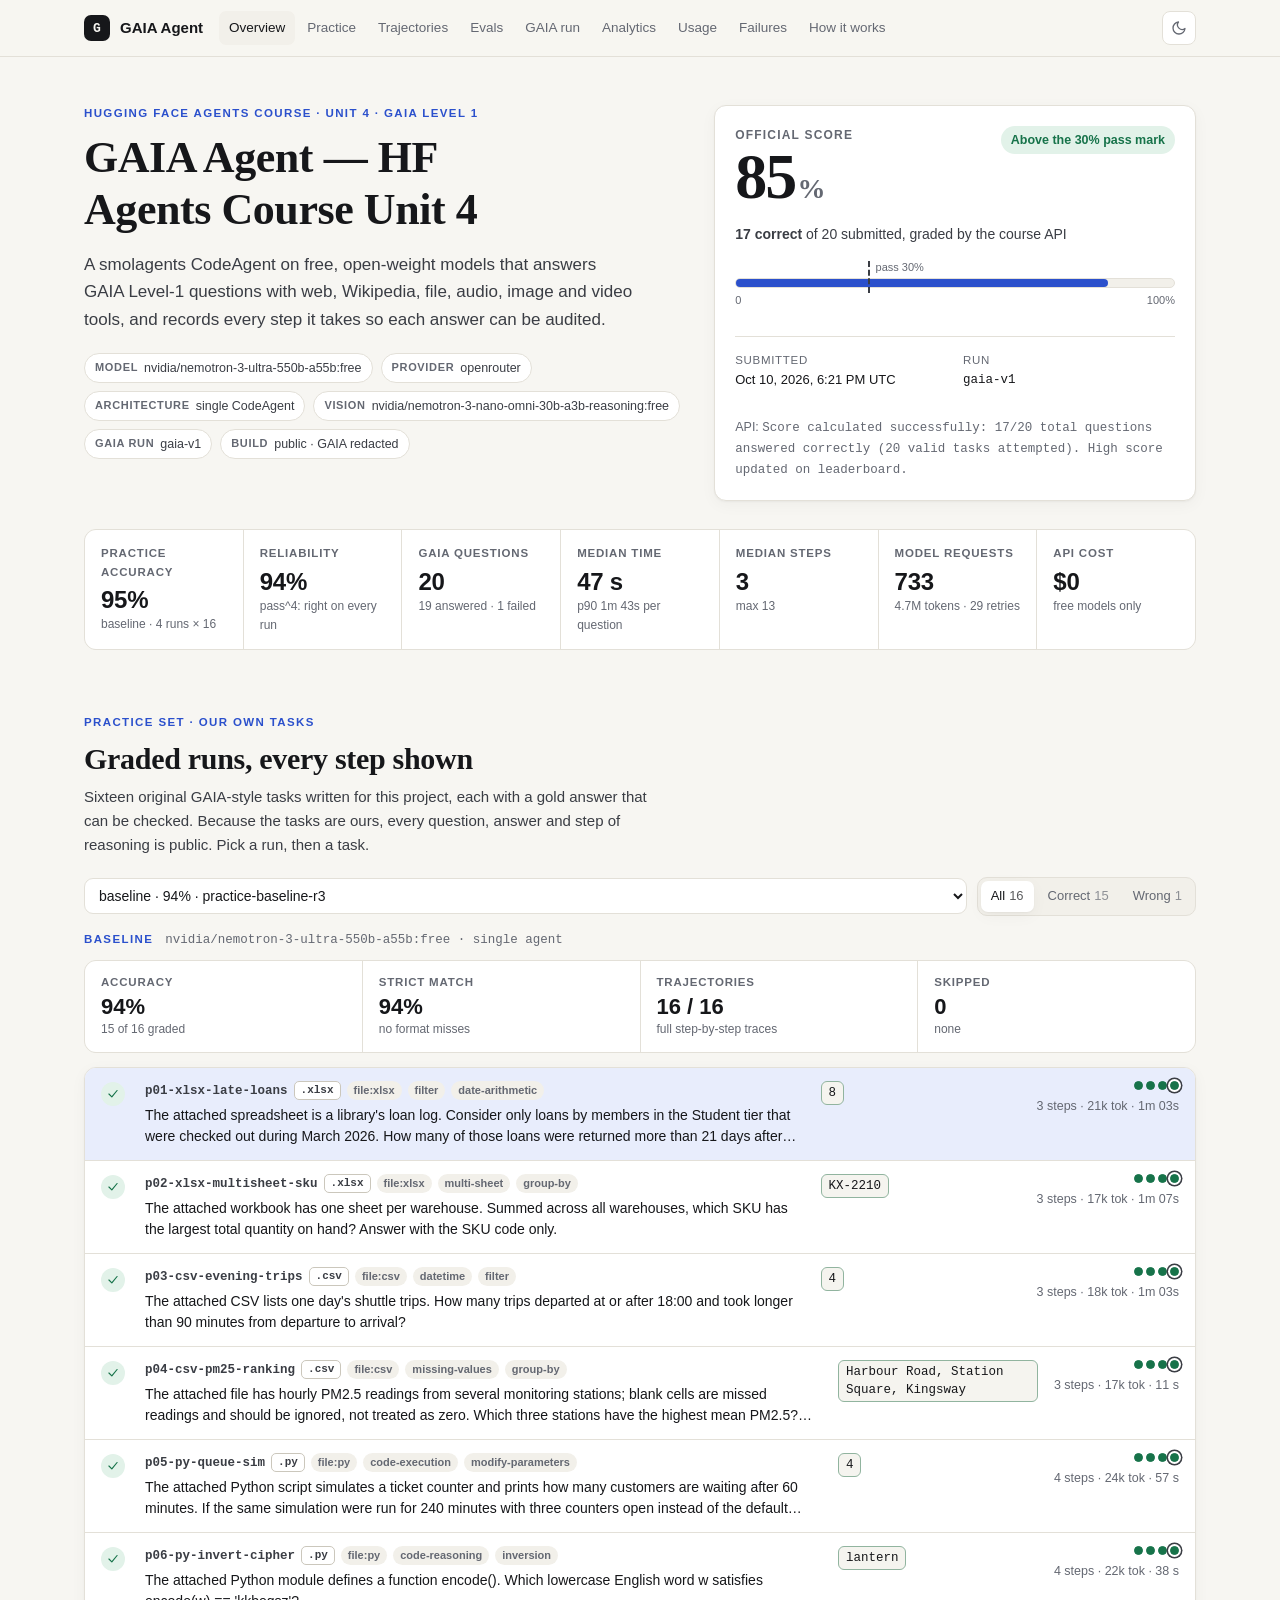
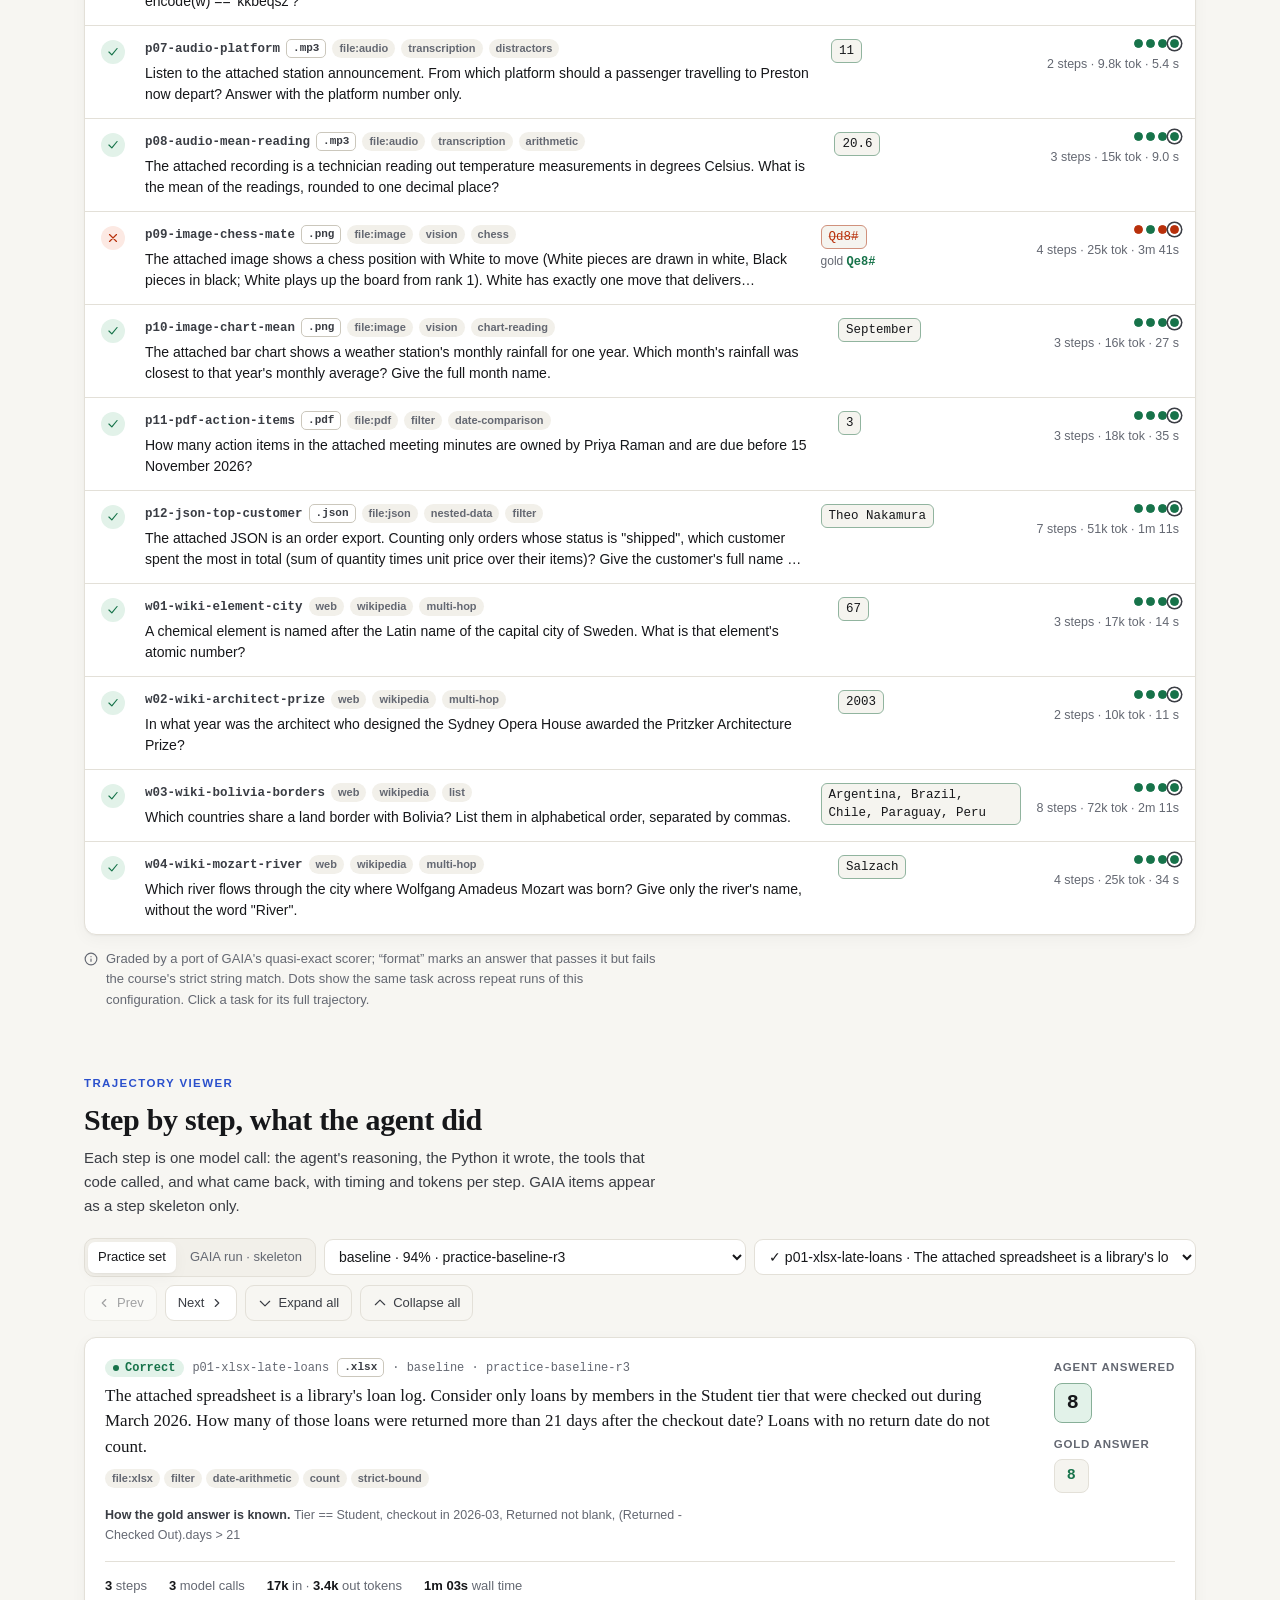
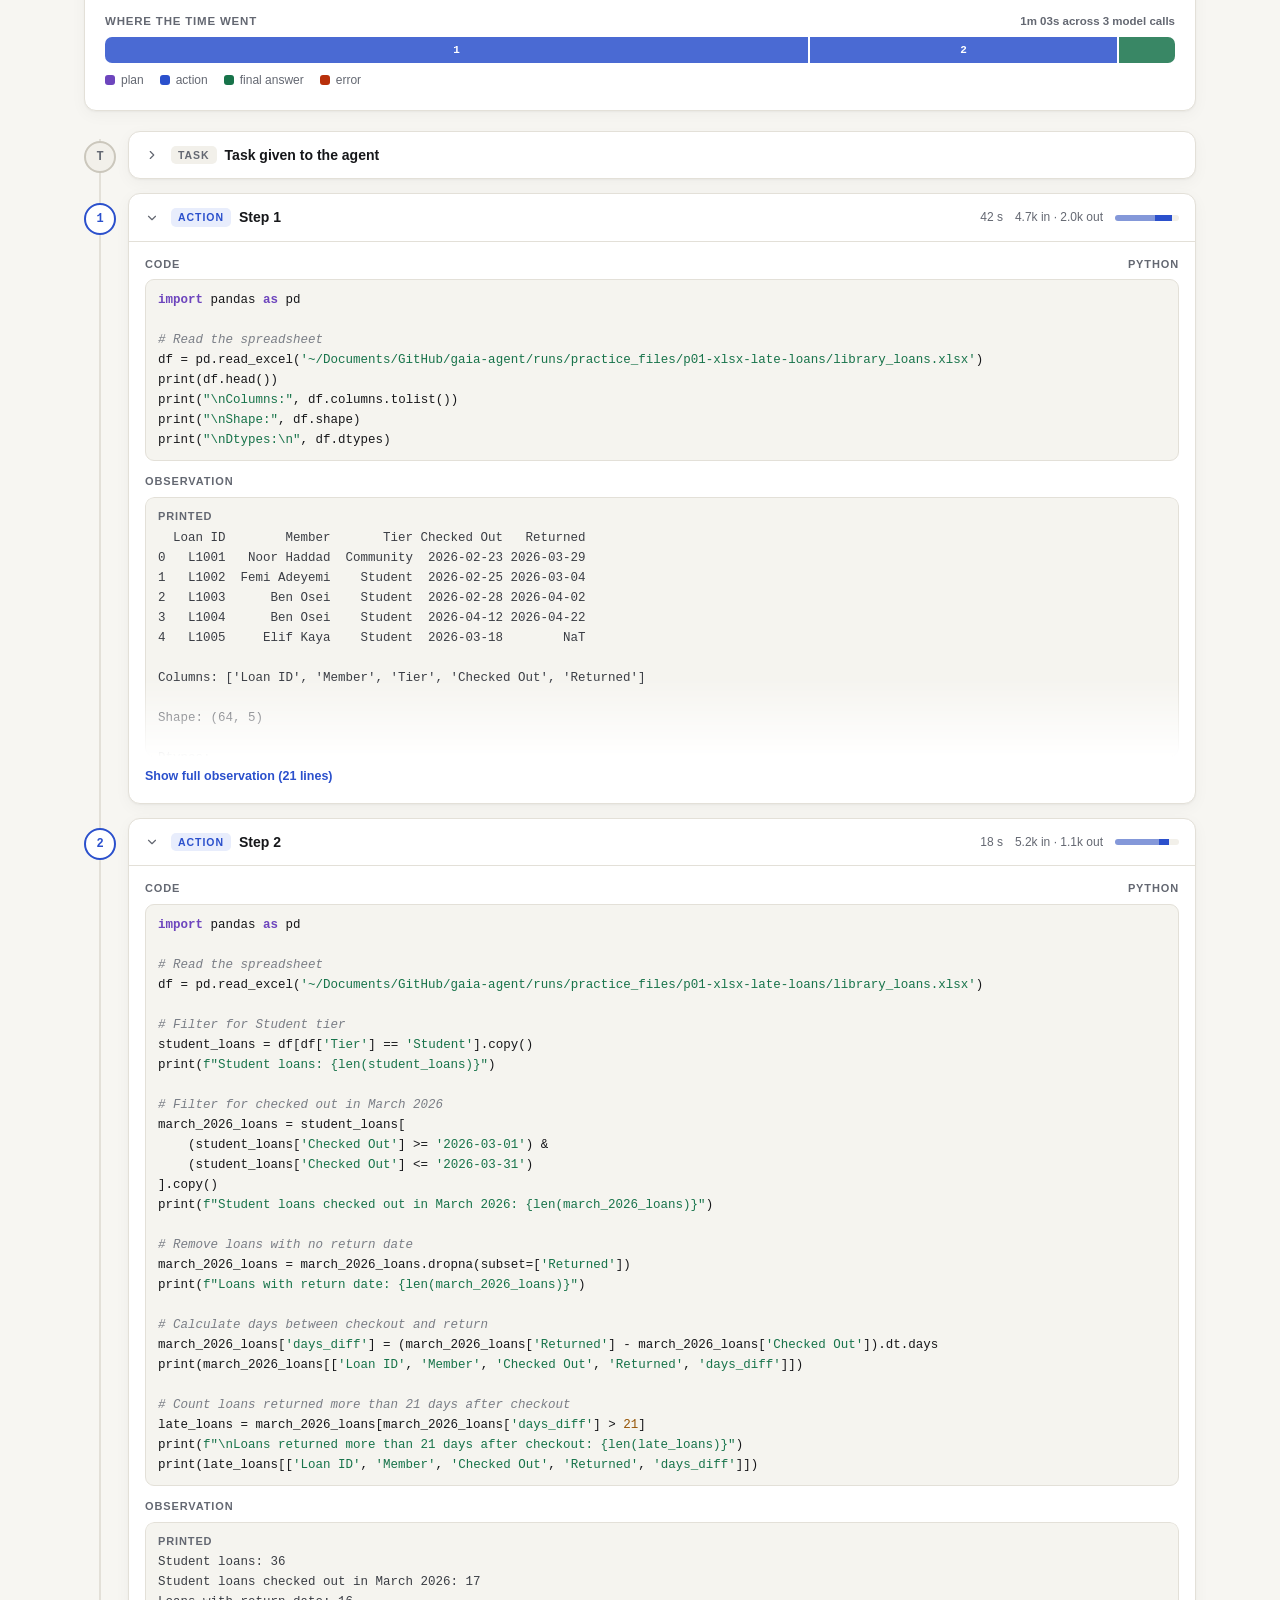
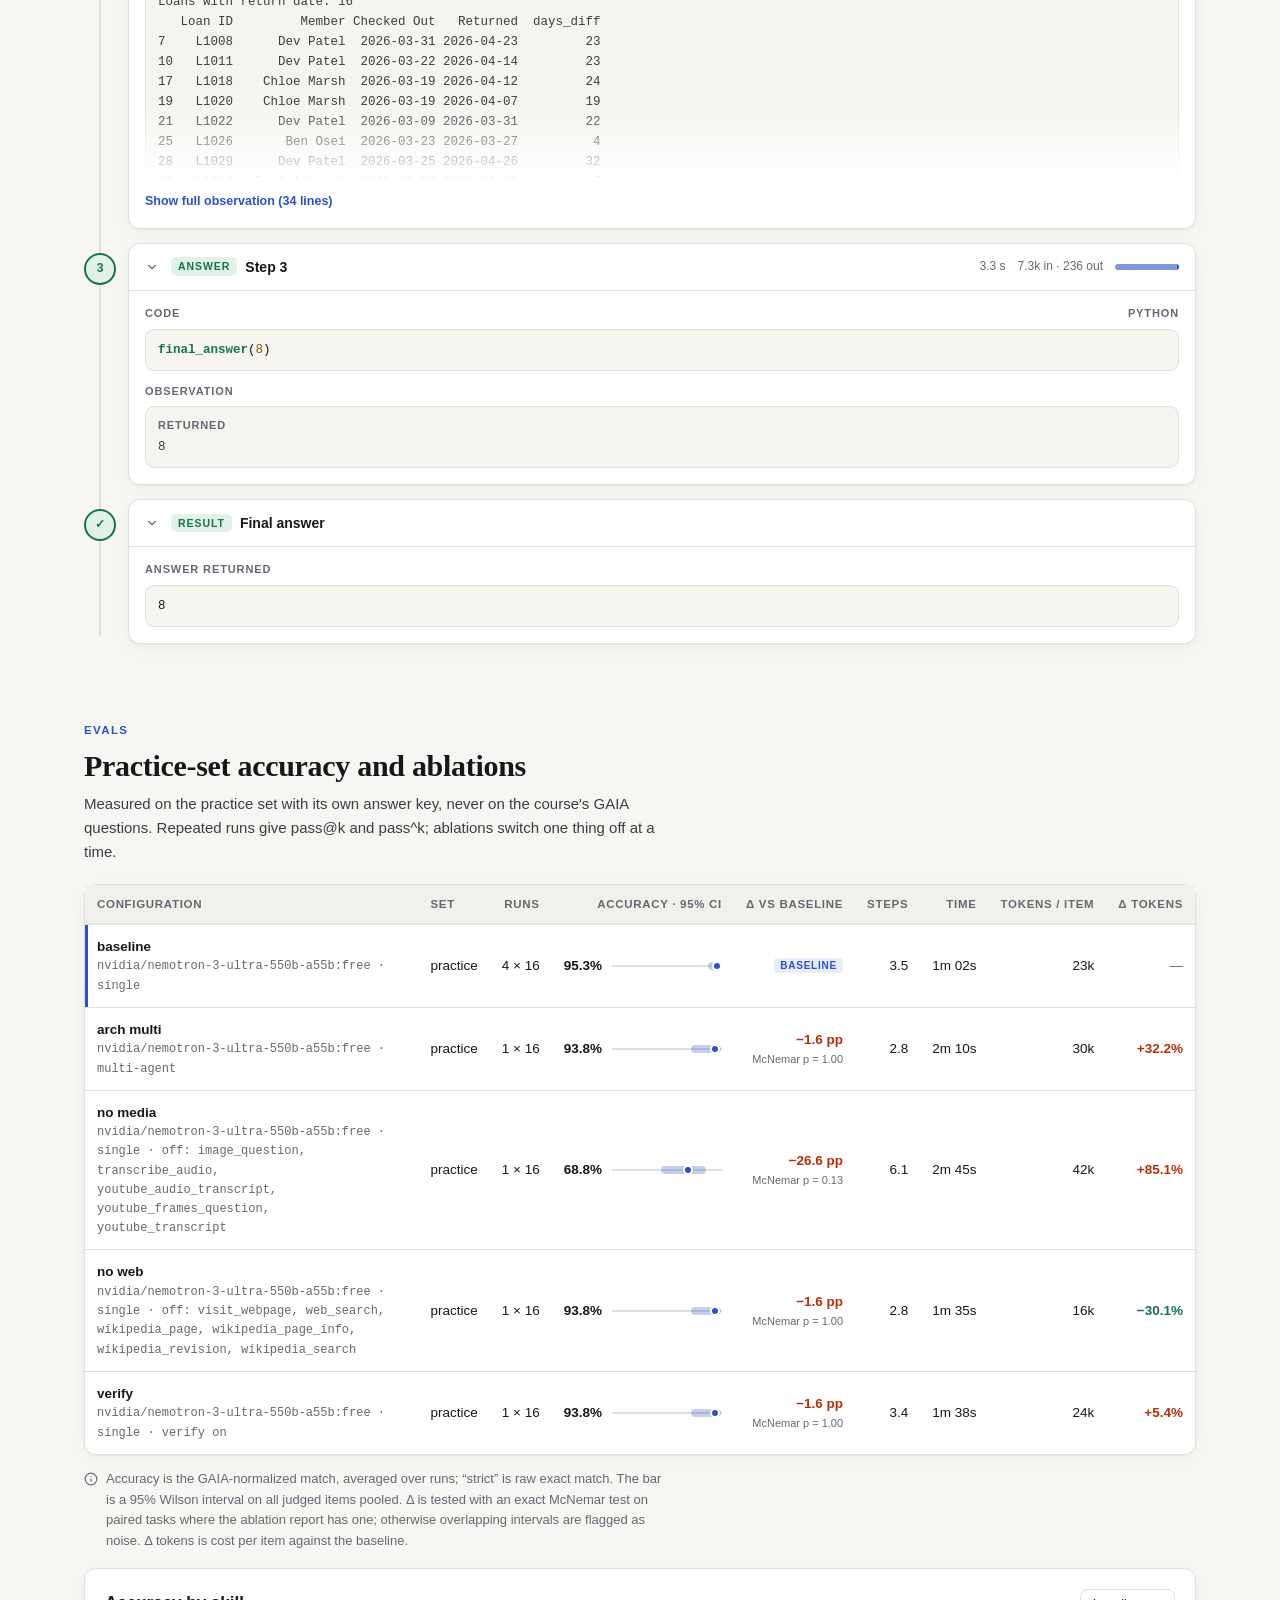
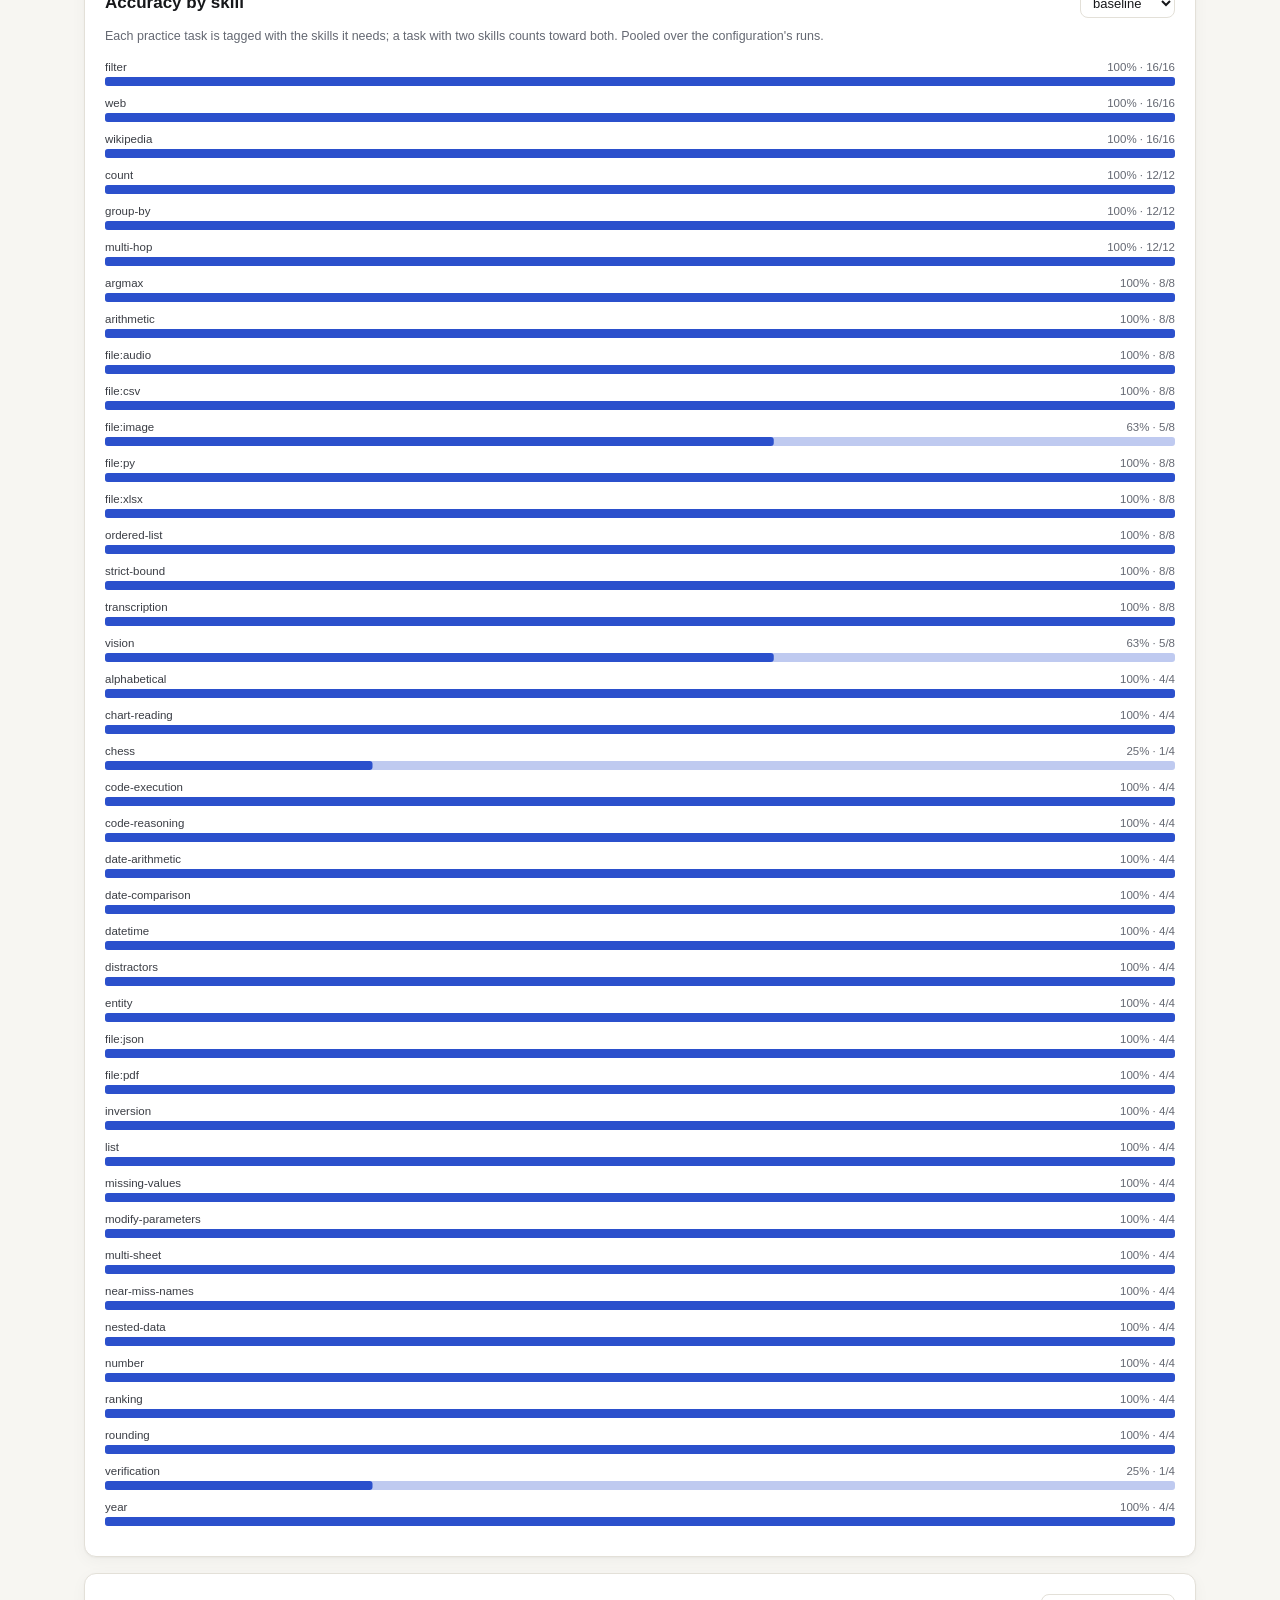
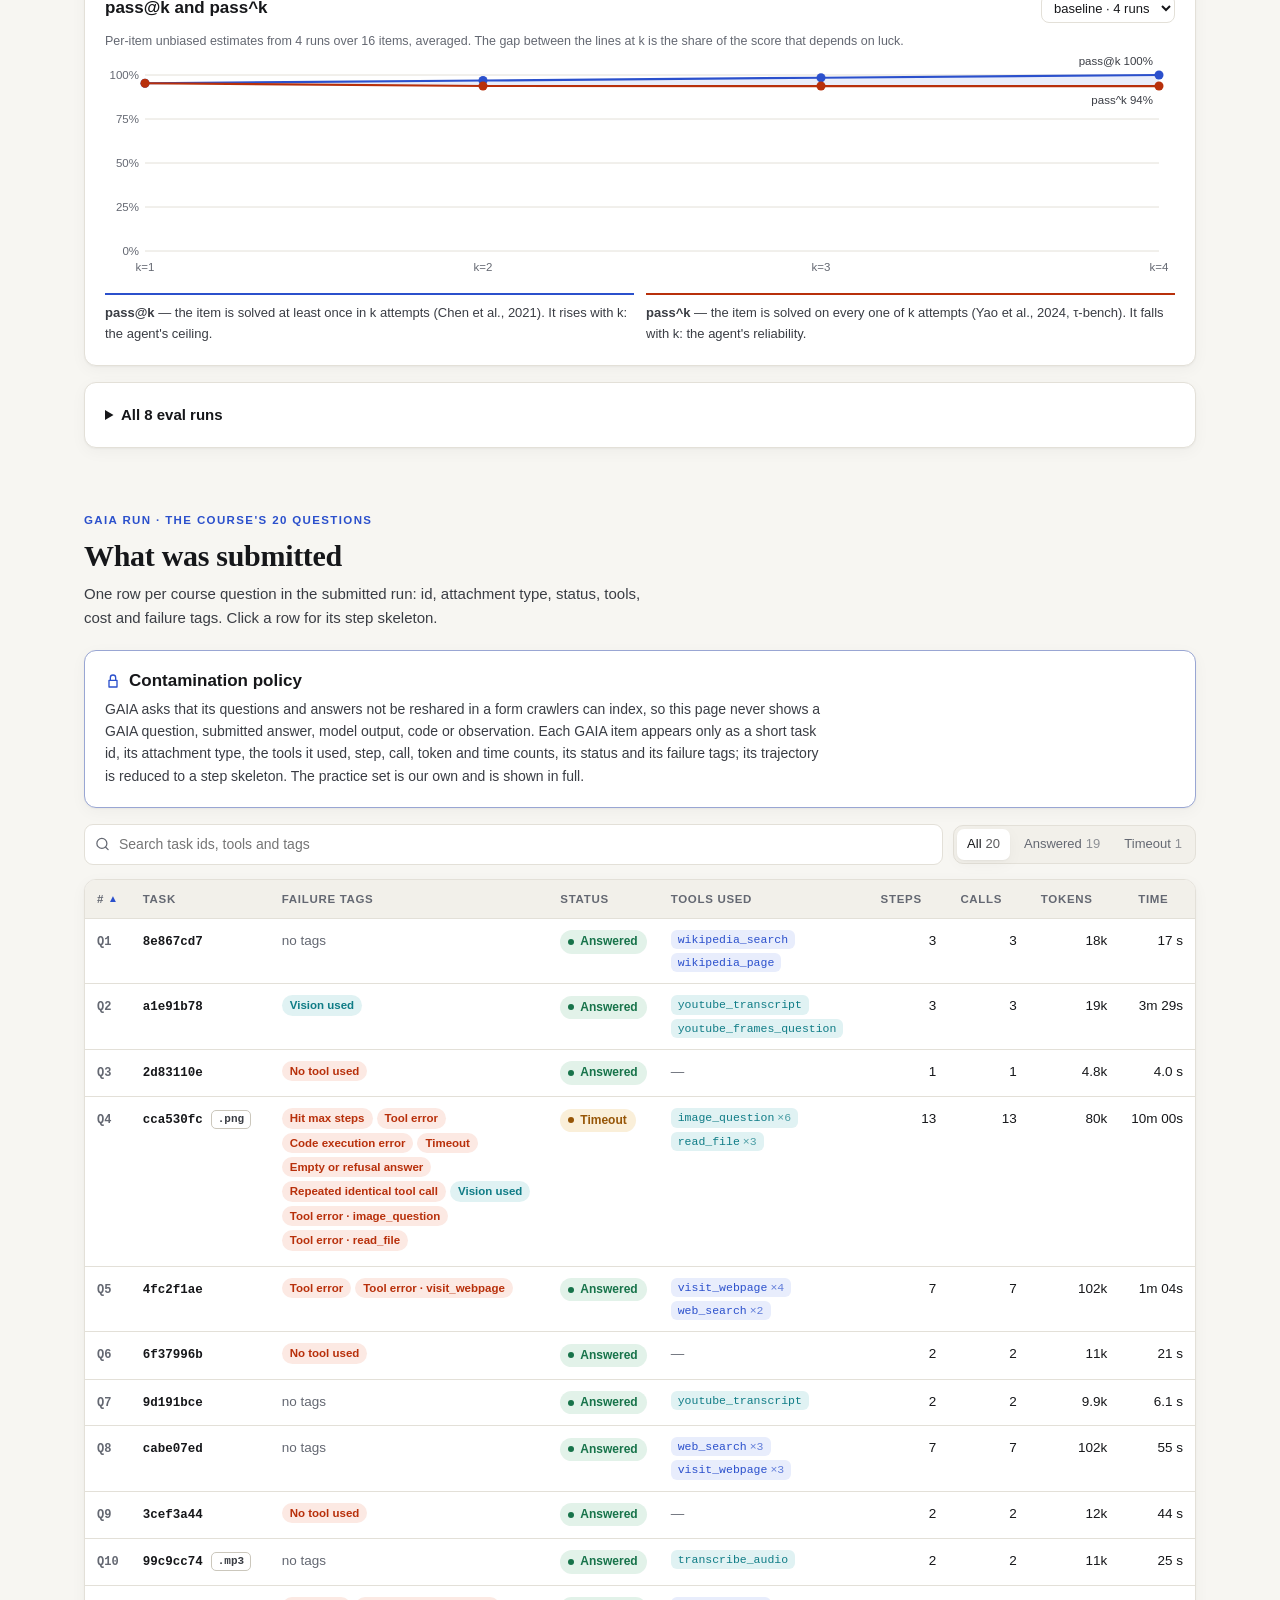
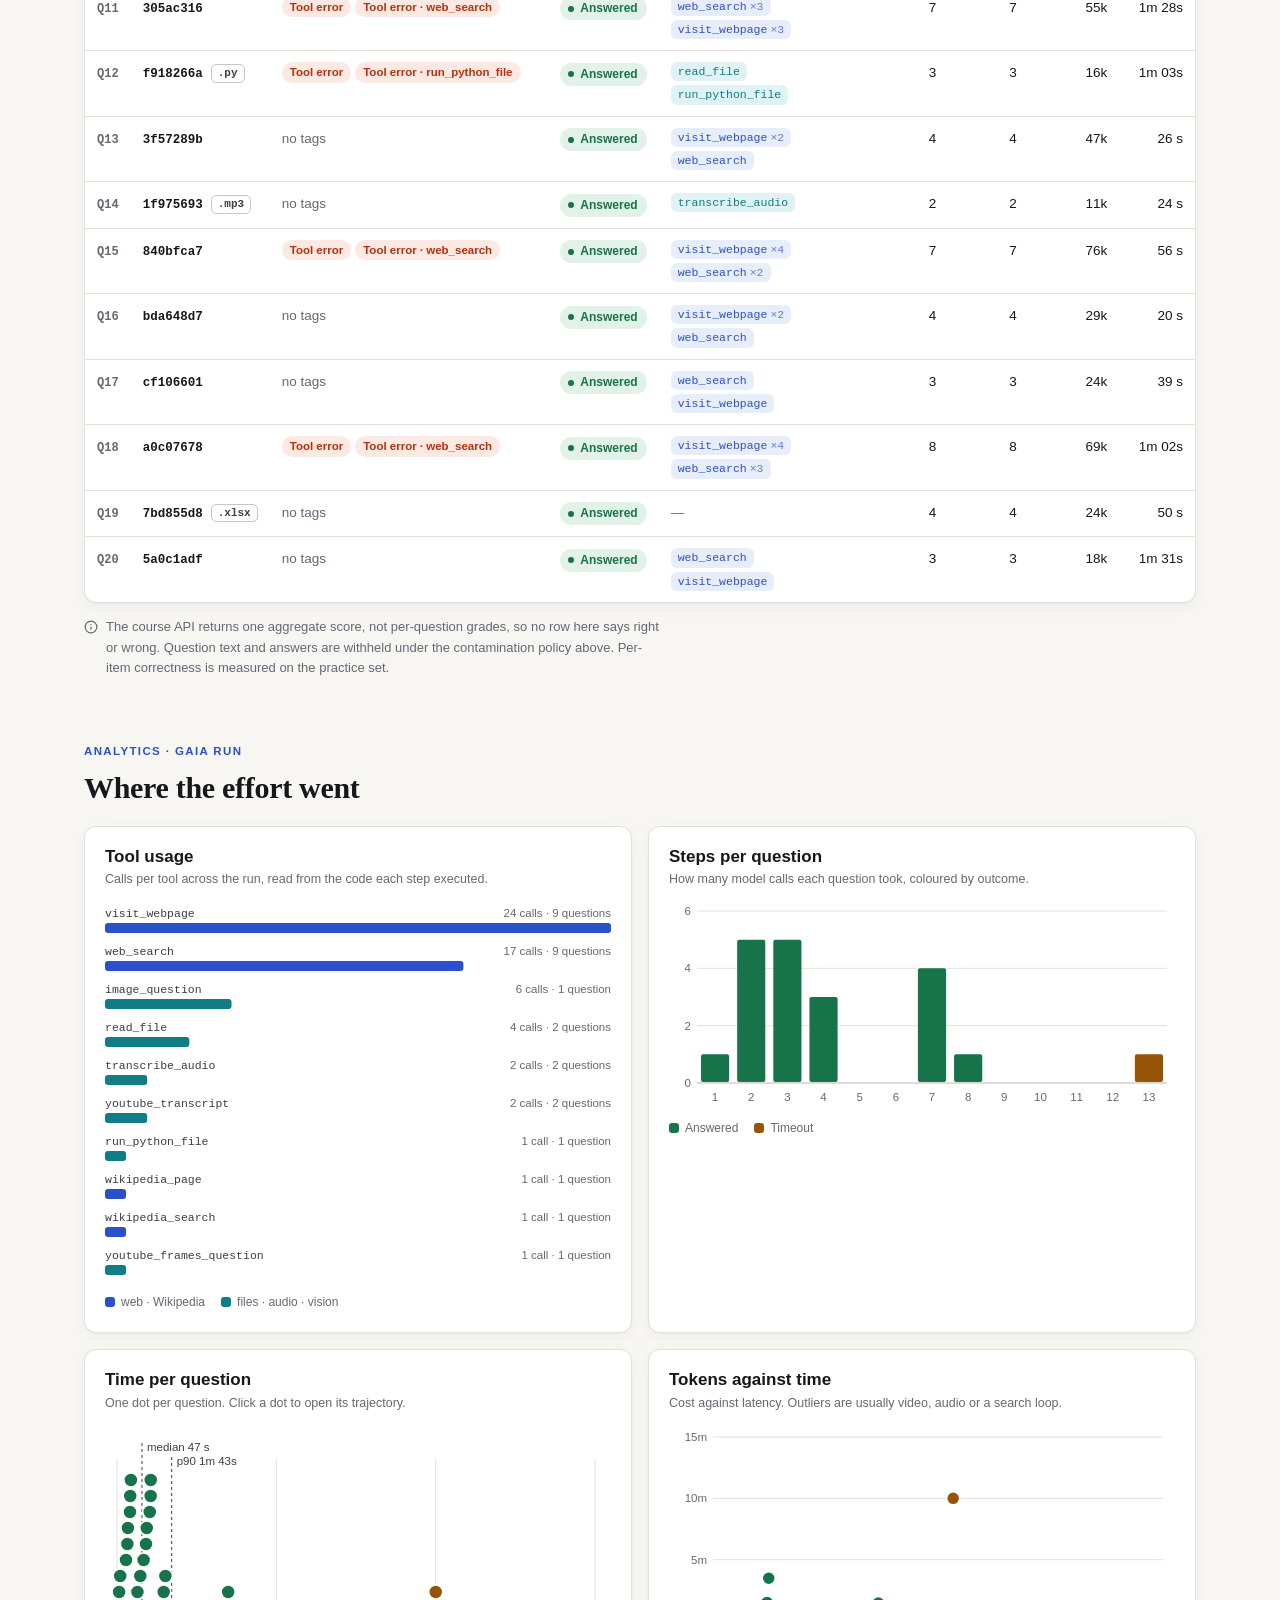
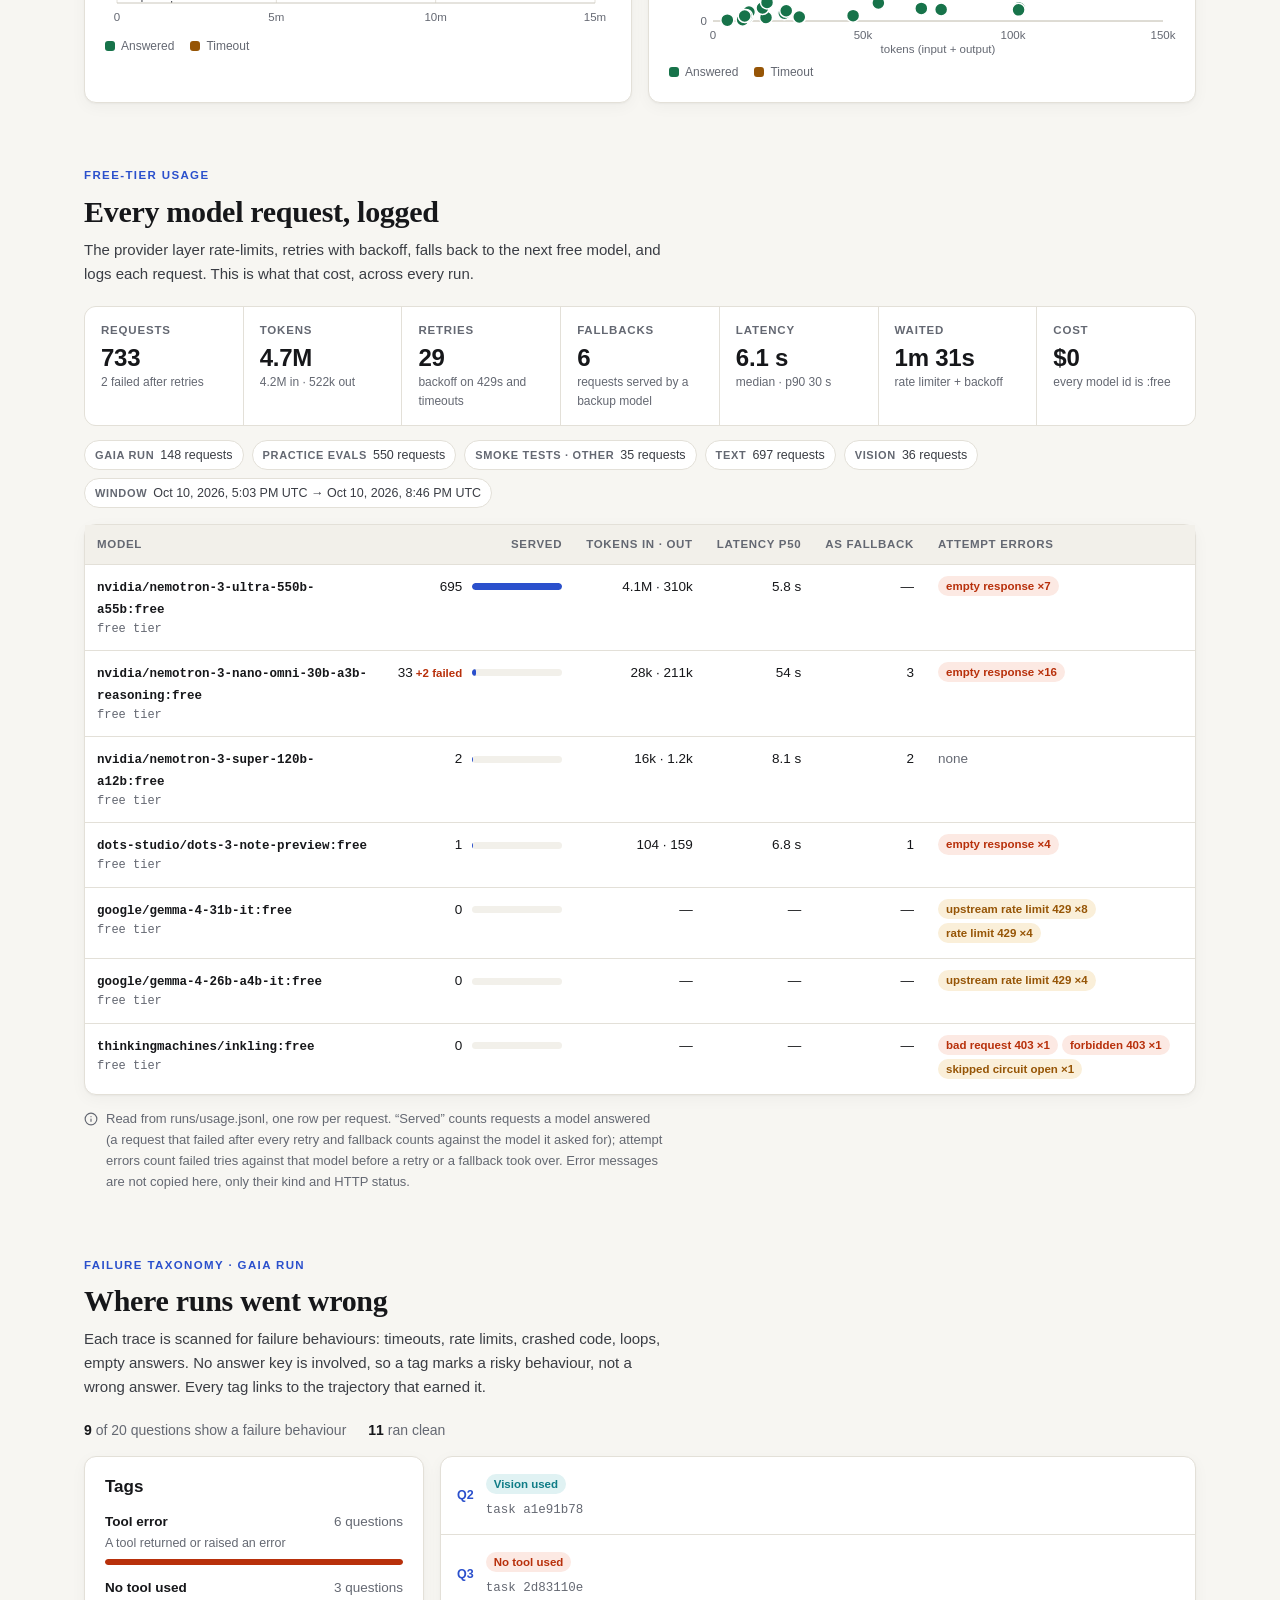
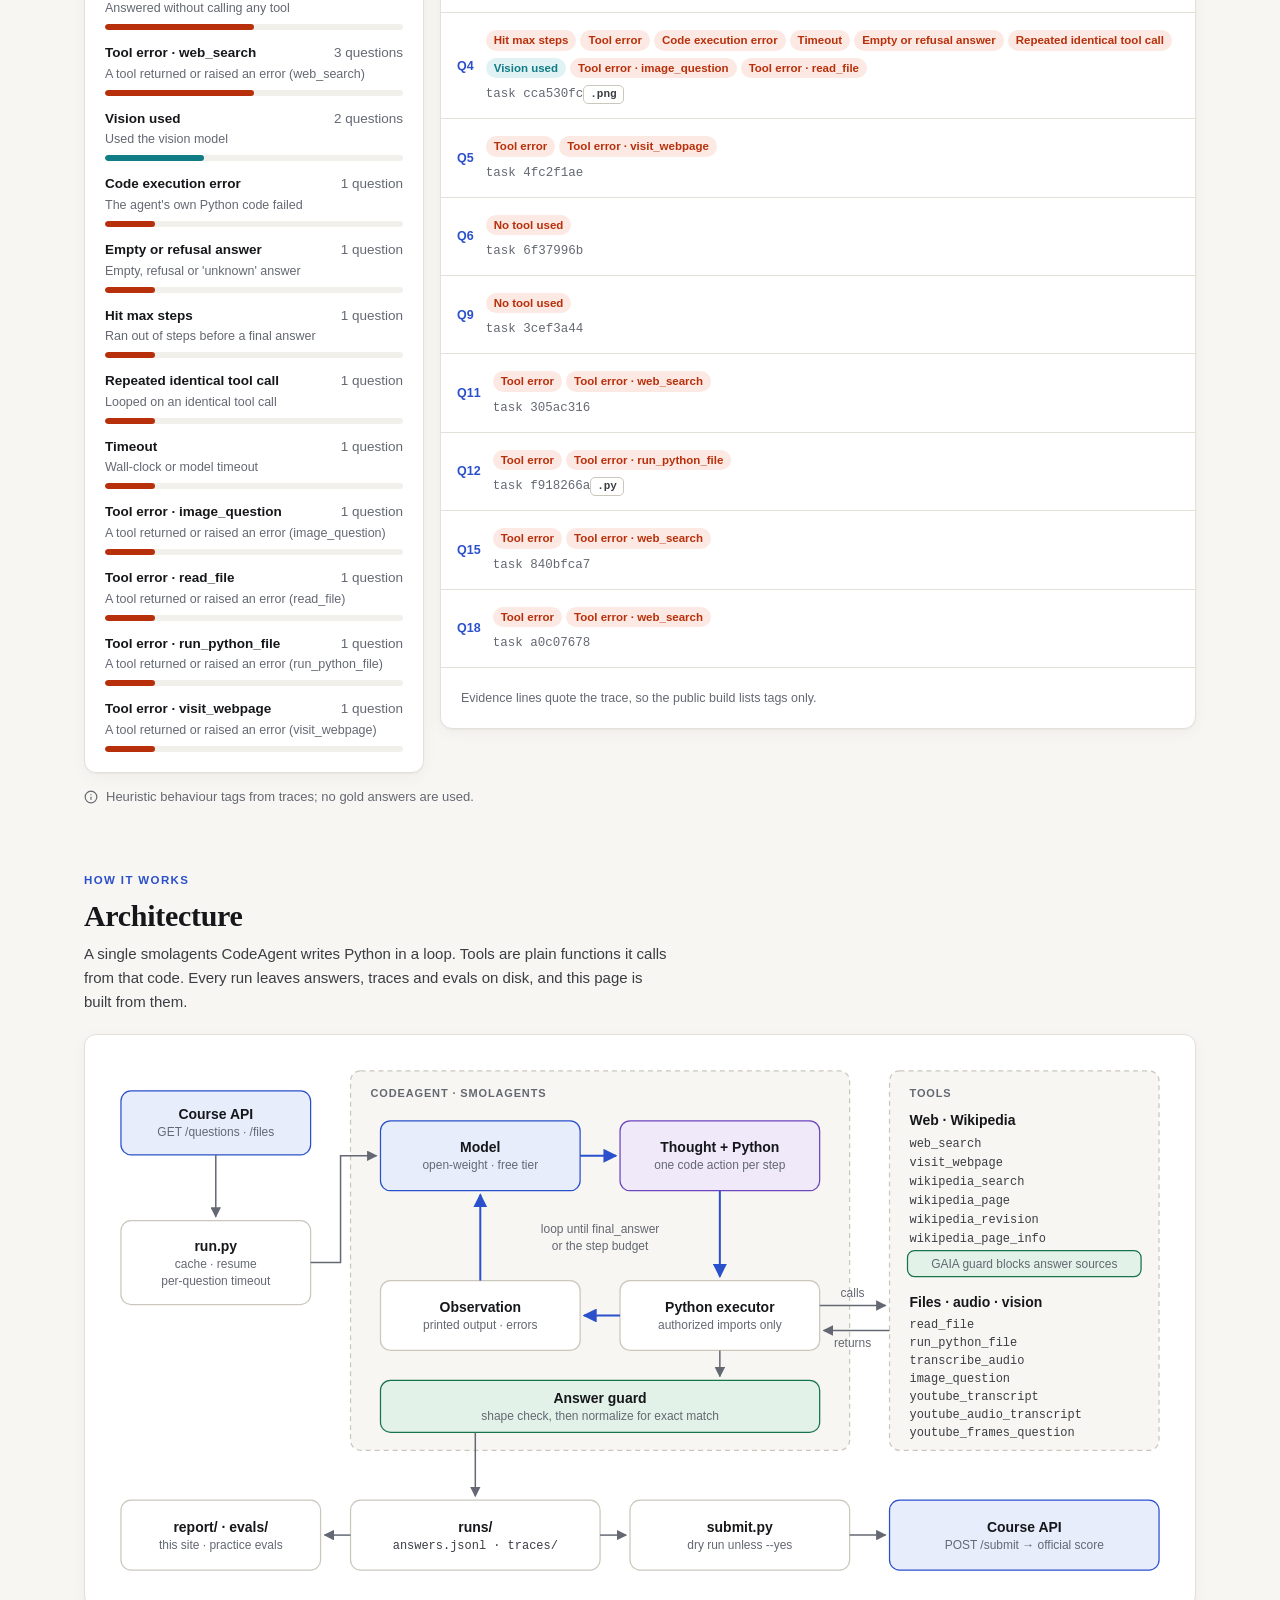
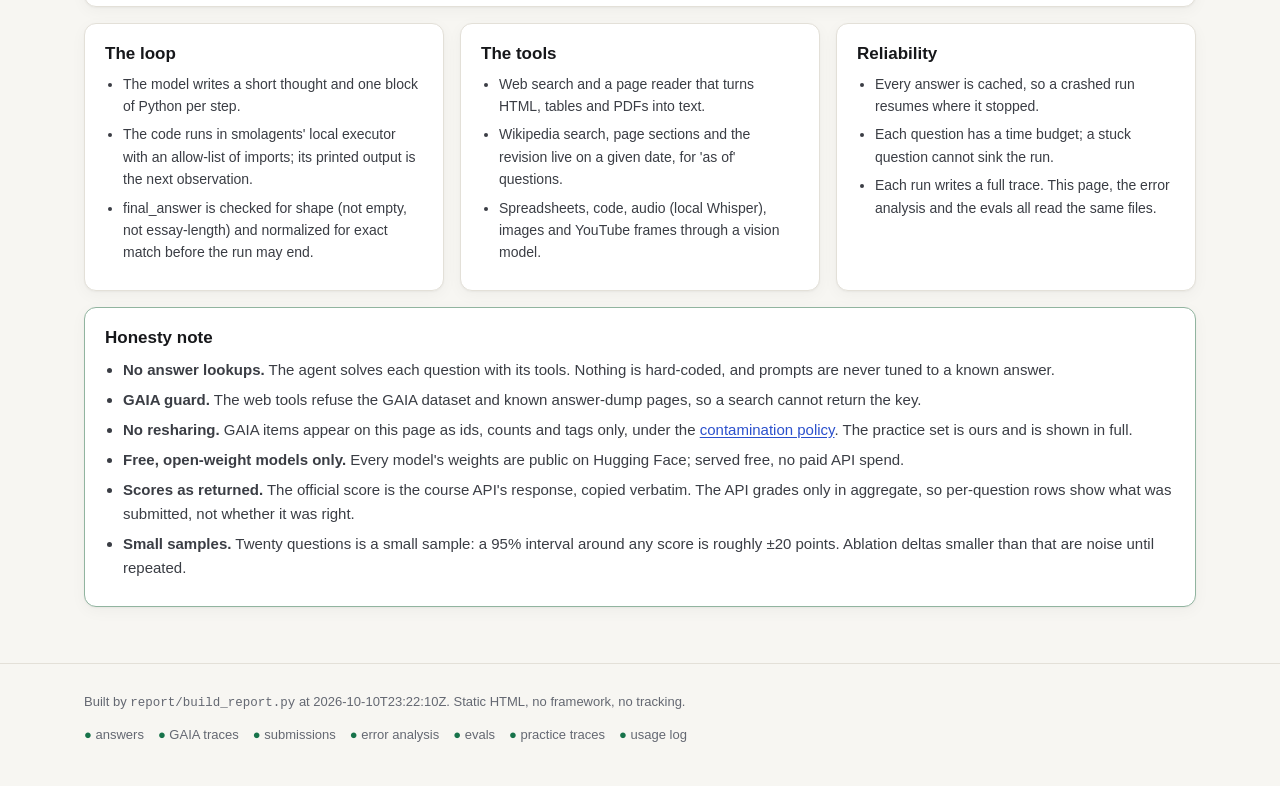
==== commit a28c84ad: "Say what the models are: free, open-weight (NVIDIA Nemotron 3, dots-3), linked to their Hugging Face" ====
--- a/docs/index.html
+++ b/docs/index.html
@@ -4,9 +4,9 @@
 <meta charset="utf-8">
 <meta name="viewport" content="width=device-width, initial-scale=1">
 <title>GAIA Agent — HF Agents Course Unit 4</title>
-<meta name="description" content="Official score 85% on the course&#x27;s 20 GAIA Level-1 questions. A smolagents CodeAgent on free models that answers GAIA Level-1 questions with web, Wikipedia, file, audio, image and video tools, and records every step it takes so each answer can be audited.">
+<meta name="description" content="Official score 85% on the course&#x27;s 20 GAIA Level-1 questions. A smolagents CodeAgent on free, open-weight models that answers GAIA Level-1 questions with web, Wikipedia, file, audio, image and video tools, and records every step it takes so each answer can be audited.">
 <meta property="og:title" content="GAIA Agent — HF Agents Course Unit 4">
-<meta property="og:description" content="Official score 85% on the course&#x27;s 20 GAIA Level-1 questions. A smolagents CodeAgent on free models that answers GAIA Level-1 questions with web, Wikipedia, file, audio, image and video tools, and records every step it takes so each answer can be audited.">
+<meta property="og:description" content="Official score 85% on the course&#x27;s 20 GAIA Level-1 questions. A smolagents CodeAgent on free, open-weight models that answers GAIA Level-1 questions with web, Wikipedia, file, audio, image and video tools, and records every step it takes so each answer can be audited.">
 <meta name="color-scheme" content="light dark">
 <meta name="theme-color" content="#f7f6f2" media="(prefers-color-scheme: light)">
 <meta name="theme-color" content="#0d0f12" media="(prefers-color-scheme: dark)">
@@ -53,7 +53,7 @@
       <div>
         <span class="eyebrow">Hugging Face Agents Course · Unit 4 · GAIA Level 1</span>
         <h1 id="h-overview">GAIA Agent — HF Agents Course Unit 4</h1>
-        <p class="pitch">A smolagents CodeAgent on free models that answers GAIA Level-1 questions with web, Wikipedia, file, audio, image and video tools, and records every step it takes so each answer can be audited.</p>
+        <p class="pitch">A smolagents CodeAgent on free, open-weight models that answers GAIA Level-1 questions with web, Wikipedia, file, audio, image and video tools, and records every step it takes so each answer can be audited.</p>
         <div class="chips" id="meta-chips"></div>
       </div>
       <div class="card pad score" id="scorecard" aria-live="polite"></div>
@@ -154,7 +154,7 @@
         <li><b>No answer lookups.</b> The agent solves each question with its tools. Nothing is hard-coded, and prompts are never tuned to a known answer.</li>
         <li><b>GAIA guard.</b> The web tools refuse the GAIA dataset and known answer-dump pages, so a search cannot return the key.</li>
         <li><b>No resharing.</b> GAIA items appear on this page as ids, counts and tags only, under the <a href="#policy">contamination policy</a>. The practice set is ours and is shown in full.</li>
-        <li><b>Free models only.</b> Free-tier or local models, no paid API spend.</li>
+        <li><b>Free, open-weight models only.</b> Every model's weights are public on Hugging Face; served free, no paid API spend.</li>
         <li><b>Scores as returned.</b> The official score is the course API's response, copied verbatim. The API grades only in aggregate, so per-question rows show what was submitted, not whether it was right.</li>
         <li><b>Small samples.</b> Twenty questions is a small sample: a 95% interval around any score is roughly ±20 points. Ablation deltas smaller than that are noise until repeated.</li>
       </ul>
@@ -164,13 +164,13 @@
 
 <footer>
   <div class="wrap">
-    <div>Built by <code>report/build_report.py</code> at <span class="num">2026-10-10T23:02:21Z</span>. Static HTML, no framework, no tracking.</div>
+    <div>Built by <code>report/build_report.py</code> at <span class="num">2026-10-10T23:22:10Z</span>. Static HTML, no framework, no tracking.</div>
     <div class="srcs" id="sources"></div>
   </div>
 </footer>
 
 <div class="tip" id="tip" role="tooltip"></div>
-<script type="application/json" id="report-data">{"meta":{"project":"GAIA Agent — HF Agents Course Unit 4","pitch":"A smolagents CodeAgent on free models that answers GAIA Level-1 questions with web, Wikipedia, file, audio, image and video tools, and records every step it takes so each answer can be audited.","generated_at":"2026-10-10T23:02:21Z","fixture":false,"public":true,"policy":"GAIA asks that its questions and answers not be reshared in a form crawlers can index, so this page never shows a GAIA question, submitted answer, model output, code or observation. Each GAIA item appears only as a short task id, its attachment type, the tools it used, step, call, token and time counts, its status and its failure tags; its trajectory is reduced to a step skeleton. The practice set is our own and is shown in full.","run_id":"gaia-v1","model":"nvidia/nemotron-3-ultra-550b-a55b:free","provider":"openrouter","arch":"single","vision_model":"nvidia/nemotron-3-nano-omni-30b-a3b-reasoning:free","verify":null,"known_tools":["web_search","visit_webpage","wikipedia_search","wikipedia_page","wikipedia_revision","wikipedia_page_info","read_file","run_python_file","transcribe_audio","image_question","youtube_transcript","youtube_audio_transcript","youtube_frames_question"],"sources":{"answers":true,"traces":true,"submissions":true,"error_analysis":true,"evals":true,"practice_traces":true,"usage":true}},"submission":{"latest":{"submitted_at":"2026-10-10T18:21:13+00:00","run_id":"gaia-v1","score":85.0,"correct_count":17,"total_attempted":20,"message":"Score calculated successfully: 17/20 total questions answered correctly (20 valid tasks attempted). High score updated on leaderboard."},"history":[{"submitted_at":"2026-10-10T18:21:13+00:00","run_id":"gaia-v1","score":85.0,"correct_count":17,"total_attempted":20,"message":"Score calculated successfully: 17/20 total questions answered correctly (20 valid tasks attempted). High score updated on leaderboard."}],"pass_mark":30.0},"questions":[{"n":1,"task_id":"8e867cd7","attachment":null,"status":"answered","error_type":null,"steps":3,"model_calls":3,"seconds":16.9,"input_tokens":17214,"output_tokens":460,"tokens":17674,"tools":{"wikipedia_search":1,"wikipedia_page":1},"tags":[],"has_trace":true,"run_id":"gaia-v1"},{"n":2,"task_id":"a1e91b78","attachment":null,"status":"answered","error_type":null,"steps":3,"model_calls":3,"seconds":209.3,"input_tokens":18034,"output_tokens":552,"tokens":18586,"tools":{"youtube_transcript":1,"youtube_frames_question":1},"tags":["vision_used"],"has_trace":true,"run_id":"gaia-v1"},{"n":3,"task_id":"2d83110e","attachment":null,"status":"answered","error_type":null,"steps":1,"model_calls":1,"seconds":4.0,"input_tokens":4639,"output_tokens":132,"tokens":4771,"tools":{},"tags":["no_tool_used"],"has_trace":true,"run_id":"gaia-v1"},{"n":4,"task_id":"cca530fc","attachment":"png","status":"timeout","error_type":null,"steps":13,"model_calls":13,"seconds":600.1,"input_tokens":77078,"output_tokens":2983,"tokens":80061,"tools":{"image_question":6,"read_file":3},"tags":["hit_max_steps","tool_error","code_execution_error","timeout","empty_or_refusal_answer","repeated_identical_tool_call","vision_used","tool_error:image_question","tool_error:read_file"],"has_trace":true,"run_id":"gaia-v1"},{"n":5,"task_id":"4fc2f1ae","attachment":null,"status":"answered","error_type":null,"steps":7,"model_calls":7,"seconds":63.5,"input_tokens":100293,"output_tokens":1740,"tokens":102033,"tools":{"visit_webpage":4,"web_search":2},"tags":["tool_error","tool_error:visit_webpage"],"has_trace":true,"run_id":"gaia-v1"},{"n":6,"task_id":"6f37996b","attachment":null,"status":"answered","error_type":null,"steps":2,"model_calls":2,"seconds":20.5,"input_tokens":10347,"output_tokens":972,"tokens":11319,"tools":{},"tags":["no_tool_used"],"has_trace":true,"run_id":"gaia-v1"},{"n":7,"task_id":"9d191bce","attachment":null,"status":"answered","error_type":null,"steps":2,"model_calls":2,"seconds":6.1,"input_tokens":9561,"output_tokens":313,"tokens":9874,"tools":{"youtube_transcript":1},"tags":[],"has_trace":true,"run_id":"gaia-v1"},{"n":8,"task_id":"cabe07ed","attachment":null,"status":"answered","error_type":null,"steps":7,"model_calls":7,"seconds":54.6,"input_tokens":100467,"output_tokens":1390,"tokens":101857,"tools":{"web_search":3,"visit_webpage":3},"tags":[],"has_trace":true,"run_id":"gaia-v1"},{"n":9,"task_id":"3cef3a44","attachment":null,"status":"answered","error_type":null,"steps":2,"model_calls":2,"seconds":43.9,"input_tokens":10479,"output_tokens":1501,"tokens":11980,"tools":{},"tags":["no_tool_used"],"has_trace":true,"run_id":"gaia-v1"},{"n":10,"task_id":"99c9cc74","attachment":"mp3","status":"answered","error_type":null,"steps":2,"model_calls":2,"seconds":24.9,"input_tokens":10194,"output_tokens":791,"tokens":10985,"tools":{"transcribe_audio":1},"tags":[],"has_trace":true,"run_id":"gaia-v1"},{"n":11,"task_id":"305ac316","attachment":null,"status":"answered","error_type":null,"steps":7,"model_calls":7,"seconds":87.9,"input_tokens":53759,"output_tokens":1363,"tokens":55122,"tools":{"web_search":3,"visit_webpage":3},"tags":["tool_error","tool_error:web_search"],"has_trace":true,"run_id":"gaia-v1"},{"n":12,"task_id":"f918266a","attachment":"py","status":"answered","error_type":null,"steps":3,"model_calls":3,"seconds":63.4,"input_tokens":15445,"output_tokens":1051,"tokens":16496,"tools":{"read_file":1,"run_python_file":1},"tags":["tool_error","tool_error:run_python_file"],"has_trace":true,"run_id":"gaia-v1"},{"n":13,"task_id":"3f57289b","attachment":null,"status":"answered","error_type":null,"steps":4,"model_calls":4,"seconds":26.1,"input_tokens":45762,"output_tokens":935,"tokens":46697,"tools":{"visit_webpage":2,"web_search":1},"tags":[],"has_trace":true,"run_id":"gaia-v1"},{"n":14,"task_id":"1f975693","attachment":"mp3","status":"answered","error_type":null,"steps":2,"model_calls":2,"seconds":24.4,"input_tokens":10157,"output_tokens":402,"tokens":10559,"tools":{"transcribe_audio":1},"tags":[],"has_trace":true,"run_id":"gaia-v1"},{"n":15,"task_id":"840bfca7","attachment":null,"status":"answered","error_type":null,"steps":7,"model_calls":7,"seconds":56.0,"input_tokens":74839,"output_tokens":1213,"tokens":76052,"tools":{"visit_webpage":4,"web_search":2},"tags":["tool_error","tool_error:web_search"],"has_trace":true,"run_id":"gaia-v1"},{"n":16,"task_id":"bda648d7","attachment":null,"status":"answered","error_type":null,"steps":4,"model_calls":4,"seconds":19.5,"input_tokens":28031,"output_tokens":723,"tokens":28754,"tools":{"visit_webpage":2,"web_search":1},"tags":[],"has_trace":true,"run_id":"gaia-v1"},{"n":17,"task_id":"cf106601","attachment":null,"status":"answered","error_type":null,"steps":3,"model_calls":3,"seconds":38.5,"input_tokens":23009,"output_tokens":765,"tokens":23774,"tools":{"web_search":1,"visit_webpage":1},"tags":[],"has_trace":true,"run_id":"gaia-v1"},{"n":18,"task_id":"a0c07678","attachment":null,"status":"answered","error_type":null,"steps":8,"model_calls":8,"seconds":61.7,"input_tokens":67759,"output_tokens":1682,"tokens":69441,"tools":{"visit_webpage":4,"web_search":3},"tags":["tool_error","tool_error:web_search"],"has_trace":true,"run_id":"gaia-v1"},{"n":19,"task_id":"7bd855d8","attachment":"xlsx","status":"answered","error_type":null,"steps":4,"model_calls":4,"seconds":50.1,"input_tokens":23062,"output_tokens":1347,"tokens":24409,"tools":{},"tags":[],"has_trace":true,"run_id":"gaia-v1"},{"n":20,"task_id":"5a0c1adf","attachment":null,"status":"answered","error_type":null,"steps":3,"model_calls":3,"seconds":91.1,"input_tokens":17234,"output_tokens":771,"tokens":18005,"tools":{"web_search":1,"visit_webpage":1},"tags":[],"has_trace":true,"run_id":"gaia-v1"}],"traces":{"8e867cd7":{"task_id":"8e867cd7","redacted":true,"run_id":"gaia-v1","model":"nvidia/nemotron-3-ultra-550b-a55b:free","provider":"openrouter","arch":"single","started_at":"2026-10-10T17:39:50+00:00","seconds":16.9,"attachment":null,"error_type":null,"agents":["agent"],"steps":[{"index":0,"step_number":null,"type":"task","agent":"agent","is_final_answer":false,"tools":[],"error":false,"error_type":null,"images":null,"input_tokens":0,"output_tokens":0,"tokens_known":false,"duration_s":null,"sub_agents":[]},{"index":1,"step_number":1,"type":"action","agent":"agent","is_final_answer":false,"tools":["wikipedia_search"],"error":false,"error_type":null,"images":null,"input_tokens":4646,"output_tokens":85,"tokens_known":true,"duration_s":4.759,"sub_agents":[]},{"index":2,"step_number":2,"type":"action","agent":"agent","is_final_answer":false,"tools":["wikipedia_page"],"error":false,"error_type":null,"images":null,"input_tokens":5604,"output_tokens":107,"tokens_known":true,"duration_s":3.498,"sub_agents":[]},{"index":3,"step_number":3,"type":"action","agent":"agent","is_final_answer":true,"tools":[],"error":false,"error_type":null,"images":null,"input_tokens":6964,"output_tokens":268,"tokens_known":true,"duration_s":7.112,"sub_agents":[]},{"index":4,"step_number":null,"type":"final","agent":"agent","is_final_answer":false,"tools":[],"error":false,"error_type":null,"images":null,"input_tokens":0,"output_tokens":0,"tokens_known":false,"duration_s":null,"sub_agents":[]}],"totals":{"steps":3,"planning_steps":0,"input_tokens":17214,"output_tokens":460,"model_calls":3,"tool_calls_by_name":{"wikipedia_search":1,"wikipedia_page":1},"step_errors":0,"sub_agent_calls":0,"token_usage_complete":true}},"a1e91b78":{"task_id":"a1e91b78","redacted":true,"run_id":"gaia-v1","model":"nvidia/nemotron-3-ultra-550b-a55b:free","provider":"openrouter","arch":"single","started_at":"2026-10-10T17:40:05+00:00","seconds":209.3,"attachment":null,"error_type":null,"agents":["agent"],"steps":[{"index":0,"step_number":null,"type":"task","agent":"agent","is_final_answer":false,"tools":[],"error":false,"error_type":null,"images":null,"input_tokens":0,"output_tokens":0,"tokens_known":false,"duration_s":null,"sub_agents":[]},{"index":1,"step_number":1,"type":"action","agent":"agent","is_final_answer":false,"tools":["youtube_transcript"],"error":false,"error_type":null,"images":null,"input_tokens":4639,"output_tokens":115,"tokens_known":true,"duration_s":7.394,"sub_agents":[]},{"index":2,"step_number":2,"type":"action","agent":"agent","is_final_answer":false,"tools":["youtube_frames_question"],"error":false,"error_type":null,"images":null,"input_tokens":4836,"output_tokens":244,"tokens_known":true,"duration_s":197.726,"sub_agents":[]},{"index":3,"step_number":3,"type":"action","agent":"agent","is_final_answer":true,"tools":[],"error":false,"error_type":null,"images":null,"input_tokens":8559,"output_tokens":193,"tokens_known":true,"duration_s":4.134,"sub_agents":[]},{"index":4,"step_number":null,"type":"final","agent":"agent","is_final_answer":false,"tools":[],"error":false,"error_type":null,"images":null,"input_tokens":0,"output_tokens":0,"tokens_known":false,"duration_s":null,"sub_agents":[]}],"totals":{"steps":3,"planning_steps":0,"input_tokens":18034,"output_tokens":552,"model_calls":3,"tool_calls_by_name":{"youtube_transcript":1,"youtube_frames_question":1},"step_errors":0,"sub_agent_calls":0,"token_usage_complete":true}},"2d83110e":{"task_id":"2d83110e","redacted":true,"run_id":"gaia-v1","model":"nvidia/nemotron-3-ultra-550b-a55b:free","provider":"openrouter","arch":"single","started_at":"2026-10-10T17:43:35+00:00","seconds":4.0,"attachment":null,"error_type":null,"agents":["agent"],"steps":[{"index":0,"step_number":null,"type":"task","agent":"agent","is_final_answer":false,"tools":[],"error":false,"error_type":null,"images":null,"input_tokens":0,"output_tokens":0,"tokens_known":false,"duration_s":null,"sub_agents":[]},{"index":1,"step_number":1,"type":"action","agent":"agent","is_final_answer":true,"tools":[],"error":false,"error_type":null,"images":null,"input_tokens":4639,"output_tokens":132,"tokens_known":true,"duration_s":3.985,"sub_agents":[]},{"index":2,"step_number":null,"type":"final","agent":"agent","is_final_answer":false,"tools":[],"error":false,"error_type":null,"images":null,"input_tokens":0,"output_tokens":0,"tokens_known":false,"duration_s":null,"sub_agents":[]}],"totals":{"steps":1,"planning_steps":0,"input_tokens":4639,"output_tokens":132,"model_calls":1,"tool_calls_by_name":{},"step_errors":0,"sub_agent_calls":0,"token_usage_complete":true}},"cca530fc":{"task_id":"cca530fc","redacted":true,"run_id":"gaia-v1","model":"nvidia/nemotron-3-ultra-550b-a55b:free","provider":"openrouter","arch":"single","started_at":"2026-10-10T17:43:39+00:00","seconds":94.3,"attachment":null,"error_type":null,"agents":["agent"],"steps":[{"index":0,"step_number":null,"type":"task","agent":"agent","is_final_answer":false,"tools":[],"error":false,"error_type":null,"images":null,"input_tokens":0,"output_tokens":0,"tokens_known":false,"duration_s":null,"sub_agents":[]},{"index":1,"step_number":1,"type":"action","agent":"agent","is_final_answer":false,"tools":["image_question"],"error":false,"error_type":null,"images":null,"input_tokens":4685,"output_tokens":133,"tokens_known":true,"duration_s":4.394,"sub_agents":[]},{"index":2,"step_number":2,"type":"action","agent":"agent","is_final_answer":false,"tools":["image_question"],"error":false,"error_type":null,"images":null,"input_tokens":4951,"output_tokens":209,"tokens_known":true,"duration_s":3.421,"sub_agents":[]},{"index":3,"step_number":3,"type":"action","agent":"agent","is_final_answer":false,"tools":[],"error":true,"error_type":"AgentExecutionError","images":null,"input_tokens":5226,"output_tokens":185,"tokens_known":true,"duration_s":3.409,"sub_agents":[]},{"index":4,"step_number":4,"type":"action","agent":"agent","is_final_answer":false,"tools":["image_question"],"error":false,"error_type":null,"images":null,"input_tokens":5504,"output_tokens":249,"tokens_known":true,"duration_s":7.79,"sub_agents":[]},{"index":5,"step_number":5,"type":"action","agent":"agent","is_final_answer":false,"tools":["image_question"],"error":false,"error_type":null,"images":null,"input_tokens":5779,"output_tokens":224,"tokens_known":true,"duration_s":3.641,"sub_agents":[]},{"index":6,"step_number":6,"type":"action","agent":"agent","is_final_answer":false,"tools":[],"error":true,"error_type":"AgentExecutionError","images":null,"input_tokens":6045,"output_tokens":168,"tokens_known":true,"duration_s":3.081,"sub_agents":[]},{"index":7,"step_number":7,"type":"action","agent":"agent","is_final_answer":false,"tools":["image_question"],"error":false,"error_type":null,"images":null,"input_tokens":6315,"output_tokens":226,"tokens_known":true,"duration_s":10.214,"sub_agents":[]},{"index":8,"step_number":8,"type":"action","agent":"agent","is_final_answer":false,"tools":["read_file"],"error":false,"error_type":null,"images":null,"input_tokens":6581,"output_tokens":185,"tokens_known":true,"duration_s":2.99,"sub_agents":[]},{"index":9,"step_number":9,"type":"action","agent":"agent","is_final_answer":false,"tools":["read_file"],"error":false,"error_type":null,"images":null,"input_tokens":6791,"output_tokens":211,"tokens_known":true,"duration_s":6.392,"sub_agents":[]},{"index":10,"step_number":10,"type":"action","agent":"agent","is_final_answer":false,"tools":[],"error":true,"error_type":"AgentExecutionError","images":null,"input_tokens":7010,"output_tokens":193,"tokens_known":true,"duration_s":6.689,"sub_agents":[]},{"index":11,"step_number":11,"type":"action","agent":"agent","is_final_answer":false,"tools":["image_question"],"error":false,"error_type":null,"images":null,"input_tokens":7300,"output_tokens":349,"tokens_known":true,"duration_s":12.458,"sub_agents":[]},{"index":12,"step_number":12,"type":"action","agent":"agent","is_final_answer":false,"tools":["read_file"],"error":false,"error_type":null,"images":null,"input_tokens":7567,"output_tokens":307,"tokens_known":true,"duration_s":13.382,"sub_agents":[]},{"index":13,"step_number":13,"type":"action","agent":"agent","is_final_answer":false,"tools":[],"error":true,"error_type":"AgentMaxStepsError","images":null,"input_tokens":3324,"output_tokens":344,"tokens_known":true,"duration_s":16.223,"sub_agents":[]},{"index":14,"step_number":null,"type":"final","agent":"agent","is_final_answer":false,"tools":[],"error":false,"error_type":null,"images":null,"input_tokens":0,"output_tokens":0,"tokens_known":false,"duration_s":null,"sub_agents":[]}],"totals":{"steps":13,"planning_steps":0,"input_tokens":77078,"output_tokens":2983,"model_calls":13,"tool_calls_by_name":{"image_question":6,"read_file":3},"step_errors":4,"sub_agent_calls":0,"token_usage_complete":true}},"4fc2f1ae":{"task_id":"4fc2f1ae","redacted":true,"run_id":"gaia-v1","model":"nvidia/nemotron-3-ultra-550b-a55b:free","provider":"openrouter","arch":"single","started_at":"2026-10-10T17:45:13+00:00","seconds":63.5,"attachment":null,"error_type":null,"agents":["agent"],"steps":[{"index":0,"step_number":null,"type":"task","agent":"agent","is_final_answer":false,"tools":[],"error":false,"error_type":null,"images":null,"input_tokens":0,"output_tokens":0,"tokens_known":false,"duration_s":null,"sub_agents":[]},{"index":1,"step_number":1,"type":"action","agent":"agent","is_final_answer":false,"tools":["web_search"],"error":false,"error_type":null,"images":null,"input_tokens":4628,"output_tokens":223,"tokens_known":true,"duration_s":8.869,"sub_agents":[]},{"index":2,"step_number":2,"type":"action","agent":"agent","is_final_answer":false,"tools":["visit_webpage"],"error":false,"error_type":null,"images":null,"input_tokens":5700,"output_tokens":178,"tokens_known":true,"duration_s":8.063,"sub_agents":[]},{"index":3,"step_number":3,"type":"action","agent":"agent","is_final_answer":false,"tools":["visit_webpage"],"error":false,"error_type":null,"images":null,"input_tokens":11894,"output_tokens":272,"tokens_known":true,"duration_s":10.166,"sub_agents":[]},{"index":4,"step_number":4,"type":"action","agent":"agent","is_final_answer":false,"tools":["visit_webpage"],"error":false,"error_type":null,"images":null,"input_tokens":17542,"output_tokens":583,"tokens_known":true,"duration_s":12.801,"sub_agents":[]},{"index":5,"step_number":5,"type":"action","agent":"agent","is_final_answer":false,"tools":["web_search"],"error":false,"error_type":null,"images":null,"input_tokens":17734,"output_tokens":106,"tokens_known":true,"duration_s":7.313,"sub_agents":[]},{"index":6,"step_number":6,"type":"action","agent":"agent","is_final_answer":false,"tools":["visit_webpage"],"error":false,"error_type":null,"images":null,"input_tokens":19041,"output_tokens":147,"tokens_known":true,"duration_s":2.639,"sub_agents":[]},{"index":7,"step_number":7,"type":"action","agent":"agent","is_final_answer":true,"tools":[],"error":false,"error_type":null,"images":null,"input_tokens":23754,"output_tokens":231,"tokens_known":true,"duration_s":13.601,"sub_agents":[]},{"index":8,"step_number":null,"type":"final","agent":"agent","is_final_answer":false,"tools":[],"error":false,"error_type":null,"images":null,"input_tokens":0,"output_tokens":0,"tokens_known":false,"duration_s":null,"sub_agents":[]}],"totals":{"steps":7,"planning_steps":0,"input_tokens":100293,"output_tokens":1740,"model_calls":7,"tool_calls_by_name":{"visit_webpage":4,"web_search":2},"step_errors":0,"sub_agent_calls":0,"token_usage_complete":true}},"6f37996b":{"task_id":"6f37996b","redacted":true,"run_id":"gaia-v1","model":"nvidia/nemotron-3-ultra-550b-a55b:free","provider":"openrouter","arch":"single","started_at":"2026-10-10T17:46:16+00:00","seconds":20.5,"attachment":null,"error_type":null,"agents":["agent"],"steps":[{"index":0,"step_number":null,"type":"task","agent":"agent","is_final_answer":false,"tools":[],"error":false,"error_type":null,"images":null,"input_tokens":0,"output_tokens":0,"tokens_known":false,"duration_s":null,"sub_agents":[]},{"index":1,"step_number":1,"type":"action","agent":"agent","is_final_answer":false,"tools":[],"error":false,"error_type":null,"images":null,"input_tokens":4750,"output_tokens":672,"tokens_known":true,"duration_s":16.509,"sub_agents":[]},{"index":2,"step_number":2,"type":"action","agent":"agent","is_final_answer":true,"tools":[],"error":false,"error_type":null,"images":null,"input_tokens":5597,"output_tokens":300,"tokens_known":true,"duration_s":3.997,"sub_agents":[]},{"index":3,"step_number":null,"type":"final","agent":"agent","is_final_answer":false,"tools":[],"error":false,"error_type":null,"images":null,"input_tokens":0,"output_tokens":0,"tokens_known":false,"duration_s":null,"sub_agents":[]}],"totals":{"steps":2,"planning_steps":0,"input_tokens":10347,"output_tokens":972,"model_calls":2,"tool_calls_by_name":{},"step_errors":0,"sub_agent_calls":0,"token_usage_complete":true}},"9d191bce":{"task_id":"9d191bce","redacted":true,"run_id":"gaia-v1","model":"nvidia/nemotron-3-ultra-550b-a55b:free","provider":"openrouter","arch":"single","started_at":"2026-10-10T17:46:37+00:00","seconds":6.1,"attachment":null,"error_type":null,"agents":["agent"],"steps":[{"index":0,"step_number":null,"type":"task","agent":"agent","is_final_answer":false,"tools":[],"error":false,"error_type":null,"images":null,"input_tokens":0,"output_tokens":0,"tokens_known":false,"duration_s":null,"sub_agents":[]},{"index":1,"step_number":1,"type":"action","agent":"agent","is_final_answer":false,"tools":["youtube_transcript"],"error":false,"error_type":null,"images":null,"input_tokens":4644,"output_tokens":146,"tokens_known":true,"duration_s":2.455,"sub_agents":[]},{"index":2,"step_number":2,"type":"action","agent":"agent","is_final_answer":true,"tools":[],"error":false,"error_type":null,"images":null,"input_tokens":4917,"output_tokens":167,"tokens_known":true,"duration_s":3.664,"sub_agents":[]},{"index":3,"step_number":null,"type":"final","agent":"agent","is_final_answer":false,"tools":[],"error":false,"error_type":null,"images":null,"input_tokens":0,"output_tokens":0,"tokens_known":false,"duration_s":null,"sub_agents":[]}],"totals":{"steps":2,"planning_steps":0,"input_tokens":9561,"output_tokens":313,"model_calls":2,"tool_calls_by_name":{"youtube_transcript":1},"step_errors":0,"sub_agent_calls":0,"token_usage_complete":true}},"cabe07ed":{"task_id":"cabe07ed","redacted":true,"run_id":"gaia-v1","model":"nvidia/nemotron-3-ultra-550b-a55b:free","provider":"openrouter","arch":"single","started_at":"2026-10-10T17:46:43+00:00","seconds":54.6,"attachment":null,"error_type":null,"agents":["agent"],"steps":[{"index":0,"step_number":null,"type":"task","agent":"agent","is_final_answer":false,"tools":[],"error":false,"error_type":null,"images":null,"input_tokens":0,"output_tokens":0,"tokens_known":false,"duration_s":null,"sub_agents":[]},{"index":1,"step_number":1,"type":"action","agent":"agent","is_final_answer":false,"tools":["web_search"],"error":false,"error_type":null,"images":null,"input_tokens":4670,"output_tokens":171,"tokens_known":true,"duration_s":5.129,"sub_agents":[]},{"index":2,"step_number":2,"type":"action","agent":"agent","is_final_answer":false,"tools":["visit_webpage"],"error":false,"error_type":null,"images":null,"input_tokens":6275,"output_tokens":210,"tokens_known":true,"duration_s":5.89,"sub_agents":[]},{"index":3,"step_number":3,"type":"action","agent":"agent","is_final_answer":false,"tools":["visit_webpage"],"error":false,"error_type":null,"images":null,"input_tokens":11153,"output_tokens":205,"tokens_known":true,"duration_s":7.223,"sub_agents":[]},{"index":4,"step_number":4,"type":"action","agent":"agent","is_final_answer":false,"tools":["visit_webpage"],"error":false,"error_type":null,"images":null,"input_tokens":16295,"output_tokens":202,"tokens_known":true,"duration_s":4.806,"sub_agents":[]},{"index":5,"step_number":5,"type":"action","agent":"agent","is_final_answer":false,"tools":["web_search"],"error":false,"error_type":null,"images":null,"input_tokens":19672,"output_tokens":159,"tokens_known":true,"duration_s":5.243,"sub_agents":[]},{"index":6,"step_number":6,"type":"action","agent":"agent","is_final_answer":false,"tools":["web_search"],"error":false,"error_type":null,"images":null,"input_tokens":20815,"output_tokens":205,"tokens_known":true,"duration_s":12.667,"sub_agents":[]},{"index":7,"step_number":7,"type":"action","agent":"agent","is_final_answer":true,"tools":[],"error":false,"error_type":null,"images":null,"input_tokens":21587,"output_tokens":238,"tokens_known":true,"duration_s":13.618,"sub_agents":[]},{"index":8,"step_number":null,"type":"final","agent":"agent","is_final_answer":false,"tools":[],"error":false,"error_type":null,"images":null,"input_tokens":0,"output_tokens":0,"tokens_known":false,"duration_s":null,"sub_agents":[]}],"totals":{"steps":7,"planning_steps":0,"input_tokens":100467,"output_tokens":1390,"model_calls":7,"tool_calls_by_name":{"web_search":3,"visit_webpage":3},"step_errors":0,"sub_agent_calls":0,"token_usage_complete":true}},"3cef3a44":{"task_id":"3cef3a44","redacted":true,"run_id":"gaia-v1","model":"nvidia/nemotron-3-ultra-550b-a55b:free","provider":"openrouter","arch":"single","started_at":"2026-10-10T17:47:38+00:00","seconds":43.9,"attachment":null,"error_type":null,"agents":["agent"],"steps":[{"index":0,"step_number":null,"type":"task","agent":"agent","is_final_answer":false,"tools":[],"error":false,"error_type":null,"images":null,"input_tokens":0,"output_tokens":0,"tokens_known":false,"duration_s":null,"sub_agents":[]},{"index":1,"step_number":1,"type":"action","agent":"agent","is_final_answer":false,"tools":[],"error":false,"error_type":null,"images":null,"input_tokens":4845,"output_tokens":1021,"tokens_known":true,"duration_s":23.97,"sub_agents":[]},{"index":2,"step_number":2,"type":"action","agent":"agent","is_final_answer":true,"tools":[],"error":false,"error_type":null,"images":null,"input_tokens":5634,"output_tokens":480,"tokens_known":true,"duration_s":19.879,"sub_agents":[]},{"index":3,"step_number":null,"type":"final","agent":"agent","is_final_answer":false,"tools":[],"error":false,"error_type":null,"images":null,"input_tokens":0,"output_tokens":0,"tokens_known":false,"duration_s":null,"sub_agents":[]}],"totals":{"steps":2,"planning_steps":0,"input_tokens":10479,"output_tokens":1501,"model_calls":2,"tool_calls_by_name":{},"step_errors":0,"sub_agent_calls":0,"token_usage_complete":true}},"99c9cc74":{"task_id":"99c9cc74","redacted":true,"run_id":"gaia-v1","model":"nvidia/nemotron-3-ultra-550b-a55b:free","provider":"openrouter","arch":"single","started_at":"2026-10-10T18:12:39+00:00","seconds":24.9,"attachment":"mp3","error_type":null,"agents":["agent"],"steps":[{"index":0,"step_number":null,"type":"task","agent":"agent","is_final_answer":false,"tools":[],"error":false,"error_type":null,"images":null,"input_tokens":0,"output_tokens":0,"tokens_known":false,"duration_s":null,"sub_agents":[]},{"index":1,"step_number":1,"type":"action","agent":"agent","is_final_answer":false,"tools":["transcribe_audio"],"error":false,"error_type":null,"images":null,"input_tokens":4889,"output_tokens":194,"tokens_known":true,"duration_s":12.809,"sub_agents":[]},{"index":2,"step_number":2,"type":"action","agent":"agent","is_final_answer":true,"tools":[],"error":false,"error_type":null,"images":null,"input_tokens":5305,"output_tokens":597,"tokens_known":true,"duration_s":10.809,"sub_agents":[]},{"index":3,"step_number":null,"type":"final","agent":"agent","is_final_answer":false,"tools":[],"error":false,"error_type":null,"images":null,"input_tokens":0,"output_tokens":0,"tokens_known":false,"duration_s":null,"sub_agents":[]}],"totals":{"steps":2,"planning_steps":0,"input_tokens":10194,"output_tokens":791,"model_calls":2,"tool_calls_by_name":{"transcribe_audio":1},"step_errors":0,"sub_agent_calls":0,"token_usage_complete":true}},"305ac316":{"task_id":"305ac316","redacted":true,"run_id":"gaia-v1","model":"nvidia/nemotron-3-ultra-550b-a55b:free","provider":"openrouter","arch":"single","started_at":"2026-10-10T17:50:53+00:00","seconds":87.9,"attachment":null,"error_type":null,"agents":["agent"],"steps":[{"index":0,"step_number":null,"type":"task","agent":"agent","is_final_answer":false,"tools":[],"error":false,"error_type":null,"images":null,"input_tokens":0,"output_tokens":0,"tokens_known":false,"duration_s":null,"sub_agents":[]},{"index":1,"step_number":1,"type":"action","agent":"agent","is_final_answer":false,"tools":["web_search"],"error":false,"error_type":null,"images":null,"input_tokens":4634,"output_tokens":193,"tokens_known":true,"duration_s":4.344,"sub_agents":[]},{"index":2,"step_number":2,"type":"action","agent":"agent","is_final_answer":false,"tools":["web_search"],"error":false,"error_type":null,"images":null,"input_tokens":5853,"output_tokens":218,"tokens_known":true,"duration_s":19.816,"sub_agents":[]},{"index":3,"step_number":3,"type":"action","agent":"agent","is_final_answer":false,"tools":["web_search"],"error":false,"error_type":null,"images":null,"input_tokens":6010,"output_tokens":113,"tokens_known":true,"duration_s":12.938,"sub_agents":[]},{"index":4,"step_number":4,"type":"action","agent":"agent","is_final_answer":false,"tools":["visit_webpage"],"error":false,"error_type":null,"images":null,"input_tokens":7057,"output_tokens":195,"tokens_known":true,"duration_s":3.542,"sub_agents":[]},{"index":5,"step_number":5,"type":"action","agent":"agent","is_final_answer":false,"tools":["visit_webpage"],"error":false,"error_type":null,"images":null,"input_tokens":8058,"output_tokens":197,"tokens_known":true,"duration_s":13.882,"sub_agents":[]},{"index":6,"step_number":6,"type":"action","agent":"agent","is_final_answer":false,"tools":["visit_webpage"],"error":false,"error_type":null,"images":null,"input_tokens":10487,"output_tokens":180,"tokens_known":true,"duration_s":28.426,"sub_agents":[]},{"index":7,"step_number":7,"type":"action","agent":"agent","is_final_answer":true,"tools":[],"error":false,"error_type":null,"images":null,"input_tokens":11660,"output_tokens":267,"tokens_known":true,"duration_s":4.958,"sub_agents":[]},{"index":8,"step_number":null,"type":"final","agent":"agent","is_final_answer":false,"tools":[],"error":false,"error_type":null,"images":null,"input_tokens":0,"output_tokens":0,"tokens_known":false,"duration_s":null,"sub_agents":[]}],"totals":{"steps":7,"planning_steps":0,"input_tokens":53759,"output_tokens":1363,"model_calls":7,"tool_calls_by_name":{"web_search":3,"visit_webpage":3},"step_errors":0,"sub_agent_calls":0,"token_usage_complete":true}},"f918266a":{"task_id":"f918266a","redacted":true,"run_id":"gaia-v1","model":"nvidia/nemotron-3-ultra-550b-a55b:free","provider":"openrouter","arch":"single","started_at":"2026-10-10T18:13:03+00:00","seconds":63.4,"attachment":"py","error_type":null,"agents":["agent"],"steps":[{"index":0,"step_number":null,"type":"task","agent":"agent","is_final_answer":false,"tools":[],"error":false,"error_type":null,"images":null,"input_tokens":0,"output_tokens":0,"tokens_known":false,"duration_s":null,"sub_agents":[]},{"index":1,"step_number":1,"type":"action","agent":"agent","is_final_answer":false,"tools":["read_file"],"error":false,"error_type":null,"images":null,"input_tokens":4705,"output_tokens":128,"tokens_known":true,"duration_s":3.85,"sub_agents":[]},{"index":2,"step_number":2,"type":"action","agent":"agent","is_final_answer":false,"tools":["run_python_file"],"error":false,"error_type":null,"images":null,"input_tokens":5221,"output_tokens":556,"tokens_known":true,"duration_s":43.015,"sub_agents":[]},{"index":3,"step_number":3,"type":"action","agent":"agent","is_final_answer":true,"tools":[],"error":false,"error_type":null,"images":null,"input_tokens":5519,"output_tokens":367,"tokens_known":true,"duration_s":16.052,"sub_agents":[]},{"index":4,"step_number":null,"type":"final","agent":"agent","is_final_answer":false,"tools":[],"error":false,"error_type":null,"images":null,"input_tokens":0,"output_tokens":0,"tokens_known":false,"duration_s":null,"sub_agents":[]}],"totals":{"steps":3,"planning_steps":0,"input_tokens":15445,"output_tokens":1051,"model_calls":3,"tool_calls_by_name":{"read_file":1,"run_python_file":1},"step_errors":0,"sub_agent_calls":0,"token_usage_complete":true}},"3f57289b":{"task_id":"3f57289b","redacted":true,"run_id":"gaia-v1","model":"nvidia/nemotron-3-ultra-550b-a55b:free","provider":"openrouter","arch":"single","started_at":"2026-10-10T17:54:22+00:00","seconds":26.0,"attachment":null,"error_type":null,"agents":["agent"],"steps":[{"index":0,"step_number":null,"type":"task","agent":"agent","is_final_answer":false,"tools":[],"error":false,"error_type":null,"images":null,"input_tokens":0,"output_tokens":0,"tokens_known":false,"duration_s":null,"sub_agents":[]},{"index":1,"step_number":1,"type":"action","agent":"agent","is_final_answer":false,"tools":["web_search"],"error":false,"error_type":null,"images":null,"input_tokens":4629,"output_tokens":163,"tokens_known":true,"duration_s":4.534,"sub_agents":[]},{"index":2,"step_number":2,"type":"action","agent":"agent","is_final_answer":false,"tools":["visit_webpage"],"error":false,"error_type":null,"images":null,"input_tokens":5534,"output_tokens":154,"tokens_known":true,"duration_s":2.518,"sub_agents":[]},{"index":3,"step_number":3,"type":"action","agent":"agent","is_final_answer":false,"tools":["visit_webpage"],"error":false,"error_type":null,"images":null,"input_tokens":13050,"output_tokens":176,"tokens_known":true,"duration_s":4.95,"sub_agents":[]},{"index":4,"step_number":4,"type":"action","agent":"agent","is_final_answer":true,"tools":[],"error":false,"error_type":null,"images":null,"input_tokens":22549,"output_tokens":442,"tokens_known":true,"duration_s":14.023,"sub_agents":[]},{"index":5,"step_number":null,"type":"final","agent":"agent","is_final_answer":false,"tools":[],"error":false,"error_type":null,"images":null,"input_tokens":0,"output_tokens":0,"tokens_known":false,"duration_s":null,"sub_agents":[]}],"totals":{"steps":4,"planning_steps":0,"input_tokens":45762,"output_tokens":935,"model_calls":4,"tool_calls_by_name":{"visit_webpage":2,"web_search":1},"step_errors":0,"sub_agent_calls":0,"token_usage_complete":true}},"1f975693":{"task_id":"1f975693","redacted":true,"run_id":"gaia-v1","model":"nvidia/nemotron-3-ultra-550b-a55b:free","provider":"openrouter","arch":"single","started_at":"2026-10-10T18:14:08+00:00","seconds":24.4,"attachment":"mp3","error_type":null,"agents":["agent"],"steps":[{"index":0,"step_number":null,"type":"task","agent":"agent","is_final_answer":false,"tools":[],"error":false,"error_type":null,"images":null,"input_tokens":0,"output_tokens":0,"tokens_known":false,"duration_s":null,"sub_agents":[]},{"index":1,"step_number":1,"type":"action","agent":"agent","is_final_answer":false,"tools":["transcribe_audio"],"error":false,"error_type":null,"images":null,"input_tokens":4820,"output_tokens":192,"tokens_known":true,"duration_s":18.022,"sub_agents":[]},{"index":2,"step_number":2,"type":"action","agent":"agent","is_final_answer":true,"tools":[],"error":false,"error_type":null,"images":null,"input_tokens":5337,"output_tokens":210,"tokens_known":true,"duration_s":4.502,"sub_agents":[]},{"index":3,"step_number":null,"type":"final","agent":"agent","is_final_answer":false,"tools":[],"error":false,"error_type":null,"images":null,"input_tokens":0,"output_tokens":0,"tokens_known":false,"duration_s":null,"sub_agents":[]}],"totals":{"steps":2,"planning_steps":0,"input_tokens":10157,"output_tokens":402,"model_calls":2,"tool_calls_by_name":{"transcribe_audio":1},"step_errors":0,"sub_agent_calls":0,"token_usage_complete":true}},"840bfca7":{"task_id":"840bfca7","redacted":true,"run_id":"gaia-v1","model":"nvidia/nemotron-3-ultra-550b-a55b:free","provider":"openrouter","arch":"single","started_at":"2026-10-10T17:56:41+00:00","seconds":56.0,"attachment":null,"error_type":null,"agents":["agent"],"steps":[{"index":0,"step_number":null,"type":"task","agent":"agent","is_final_answer":false,"tools":[],"error":false,"error_type":null,"images":null,"input_tokens":0,"output_tokens":0,"tokens_known":false,"duration_s":null,"sub_agents":[]},{"index":1,"step_number":1,"type":"action","agent":"agent","is_final_answer":false,"tools":["web_search"],"error":false,"error_type":null,"images":null,"input_tokens":4671,"output_tokens":112,"tokens_known":true,"duration_s":13.634,"sub_agents":[]},{"index":2,"step_number":2,"type":"action","agent":"agent","is_final_answer":false,"tools":["web_search"],"error":false,"error_type":null,"images":null,"input_tokens":4830,"output_tokens":123,"tokens_known":true,"duration_s":11.183,"sub_agents":[]},{"index":3,"step_number":3,"type":"action","agent":"agent","is_final_answer":false,"tools":["visit_webpage"],"error":false,"error_type":null,"images":null,"input_tokens":5749,"output_tokens":210,"tokens_known":true,"duration_s":2.949,"sub_agents":[]},{"index":4,"step_number":4,"type":"action","agent":"agent","is_final_answer":false,"tools":["visit_webpage"],"error":false,"error_type":null,"images":null,"input_tokens":8491,"output_tokens":230,"tokens_known":true,"duration_s":8.199,"sub_agents":[]},{"index":5,"step_number":5,"type":"action","agent":"agent","is_final_answer":false,"tools":["visit_webpage"],"error":false,"error_type":null,"images":null,"input_tokens":13180,"output_tokens":202,"tokens_known":true,"duration_s":5.333,"sub_agents":[]},{"index":6,"step_number":6,"type":"action","agent":"agent","is_final_answer":false,"tools":["visit_webpage"],"error":false,"error_type":null,"images":null,"input_tokens":17526,"output_tokens":194,"tokens_known":true,"duration_s":10.452,"sub_agents":[]},{"index":7,"step_number":7,"type":"action","agent":"agent","is_final_answer":true,"tools":[],"error":false,"error_type":null,"images":null,"input_tokens":20392,"output_tokens":142,"tokens_known":true,"duration_s":4.206,"sub_agents":[]},{"index":8,"step_number":null,"type":"final","agent":"agent","is_final_answer":false,"tools":[],"error":false,"error_type":null,"images":null,"input_tokens":0,"output_tokens":0,"tokens_known":false,"duration_s":null,"sub_agents":[]}],"totals":{"steps":7,"planning_steps":0,"input_tokens":74839,"output_tokens":1213,"model_calls":7,"tool_calls_by_name":{"visit_webpage":4,"web_search":2},"step_errors":0,"sub_agent_calls":0,"token_usage_complete":true}},"bda648d7":{"task_id":"bda648d7","redacted":true,"run_id":"gaia-v1","model":"nvidia/nemotron-3-ultra-550b-a55b:free","provider":"openrouter","arch":"single","started_at":"2026-10-10T17:57:37+00:00","seconds":19.5,"attachment":null,"error_type":null,"agents":["agent"],"steps":[{"index":0,"step_number":null,"type":"task","agent":"agent","is_final_answer":false,"tools":[],"error":false,"error_type":null,"images":null,"input_tokens":0,"output_tokens":0,"tokens_known":false,"duration_s":null,"sub_agents":[]},{"index":1,"step_number":1,"type":"action","agent":"agent","is_final_answer":false,"tools":["web_search"],"error":false,"error_type":null,"images":null,"input_tokens":4640,"output_tokens":118,"tokens_known":true,"duration_s":6.721,"sub_agents":[]},{"index":2,"step_number":2,"type":"action","agent":"agent","is_final_answer":false,"tools":["visit_webpage"],"error":false,"error_type":null,"images":null,"input_tokens":6045,"output_tokens":212,"tokens_known":true,"duration_s":6.43,"sub_agents":[]},{"index":3,"step_number":3,"type":"action","agent":"agent","is_final_answer":false,"tools":["visit_webpage"],"error":false,"error_type":null,"images":null,"input_tokens":7672,"output_tokens":229,"tokens_known":true,"duration_s":2.971,"sub_agents":[]},{"index":4,"step_number":4,"type":"action","agent":"agent","is_final_answer":true,"tools":[],"error":false,"error_type":null,"images":null,"input_tokens":9674,"output_tokens":164,"tokens_known":true,"duration_s":3.341,"sub_agents":[]},{"index":5,"step_number":null,"type":"final","agent":"agent","is_final_answer":false,"tools":[],"error":false,"error_type":null,"images":null,"input_tokens":0,"output_tokens":0,"tokens_known":false,"duration_s":null,"sub_agents":[]}],"totals":{"steps":4,"planning_steps":0,"input_tokens":28031,"output_tokens":723,"model_calls":4,"tool_calls_by_name":{"visit_webpage":2,"web_search":1},"step_errors":0,"sub_agent_calls":0,"token_usage_complete":true}},"cf106601":{"task_id":"cf106601","redacted":true,"run_id":"gaia-v1","model":"nvidia/nemotron-3-ultra-550b-a55b:free","provider":"openrouter","arch":"single","started_at":"2026-10-10T17:57:57+00:00","seconds":38.5,"attachment":null,"error_type":null,"agents":["agent"],"steps":[{"index":0,"step_number":null,"type":"task","agent":"agent","is_final_answer":false,"tools":[],"error":false,"error_type":null,"images":null,"input_tokens":0,"output_tokens":0,"tokens_known":false,"duration_s":null,"sub_agents":[]},{"index":1,"step_number":1,"type":"action","agent":"agent","is_final_answer":false,"tools":["web_search"],"error":false,"error_type":null,"images":null,"input_tokens":4650,"output_tokens":95,"tokens_known":true,"duration_s":9.977,"sub_agents":[]},{"index":2,"step_number":2,"type":"action","agent":"agent","is_final_answer":false,"tools":["visit_webpage"],"error":false,"error_type":null,"images":null,"input_tokens":5446,"output_tokens":127,"tokens_known":true,"duration_s":3.772,"sub_agents":[]},{"index":3,"step_number":3,"type":"action","agent":"agent","is_final_answer":true,"tools":[],"error":false,"error_type":null,"images":null,"input_tokens":12913,"output_tokens":543,"tokens_known":true,"duration_s":24.727,"sub_agents":[]},{"index":4,"step_number":null,"type":"final","agent":"agent","is_final_answer":false,"tools":[],"error":false,"error_type":null,"images":null,"input_tokens":0,"output_tokens":0,"tokens_known":false,"duration_s":null,"sub_agents":[]}],"totals":{"steps":3,"planning_steps":0,"input_tokens":23009,"output_tokens":765,"model_calls":3,"tool_calls_by_name":{"web_search":1,"visit_webpage":1},"step_errors":0,"sub_agent_calls":0,"token_usage_complete":true}},"a0c07678":{"task_id":"a0c07678","redacted":true,"run_id":"gaia-v1","model":"nvidia/nemotron-3-ultra-550b-a55b:free","provider":"openrouter","arch":"single","started_at":"2026-10-10T17:58:35+00:00","seconds":61.7,"attachment":null,"error_type":null,"agents":["agent"],"steps":[{"index":0,"step_number":null,"type":"task","agent":"agent","is_final_answer":false,"tools":[],"error":false,"error_type":null,"images":null,"input_tokens":0,"output_tokens":0,"tokens_known":false,"duration_s":null,"sub_agents":[]},{"index":1,"step_number":1,"type":"action","agent":"agent","is_final_answer":false,"tools":["web_search"],"error":false,"error_type":null,"images":null,"input_tokens":4655,"output_tokens":329,"tokens_known":true,"duration_s":16.661,"sub_agents":[]},{"index":2,"step_number":2,"type":"action","agent":"agent","is_final_answer":false,"tools":["web_search"],"error":false,"error_type":null,"images":null,"input_tokens":4812,"output_tokens":123,"tokens_known":true,"duration_s":11.101,"sub_agents":[]},{"index":3,"step_number":3,"type":"action","agent":"agent","is_final_answer":false,"tools":["visit_webpage"],"error":false,"error_type":null,"images":null,"input_tokens":5876,"output_tokens":131,"tokens_known":true,"duration_s":2.678,"sub_agents":[]},{"index":4,"step_number":4,"type":"action","agent":"agent","is_final_answer":false,"tools":["web_search"],"error":false,"error_type":null,"images":null,"input_tokens":6392,"output_tokens":246,"tokens_known":true,"duration_s":11.165,"sub_agents":[]},{"index":5,"step_number":5,"type":"action","agent":"agent","is_final_answer":false,"tools":["visit_webpage"],"error":false,"error_type":null,"images":null,"input_tokens":7590,"output_tokens":251,"tokens_known":true,"duration_s":4.429,"sub_agents":[]},{"index":6,"step_number":6,"type":"action","agent":"agent","is_final_answer":false,"tools":["visit_webpage"],"error":false,"error_type":null,"images":null,"input_tokens":8910,"output_tokens":185,"tokens_known":true,"duration_s":3.971,"sub_agents":[]},{"index":7,"step_number":7,"type":"action","agent":"agent","is_final_answer":false,"tools":["visit_webpage"],"error":false,"error_type":null,"images":null,"input_tokens":12510,"output_tokens":195,"tokens_known":true,"duration_s":6.853,"sub_agents":[]},{"index":8,"step_number":8,"type":"action","agent":"agent","is_final_answer":true,"tools":[],"error":false,"error_type":null,"images":null,"input_tokens":17014,"output_tokens":222,"tokens_known":true,"duration_s":4.776,"sub_agents":[]},{"index":9,"step_number":null,"type":"final","agent":"agent","is_final_answer":false,"tools":[],"error":false,"error_type":null,"images":null,"input_tokens":0,"output_tokens":0,"tokens_known":false,"duration_s":null,"sub_agents":[]}],"totals":{"steps":8,"planning_steps":0,"input_tokens":67759,"output_tokens":1682,"model_calls":8,"tool_calls_by_name":{"visit_webpage":4,"web_search":3},"step_errors":0,"sub_agent_calls":0,"token_usage_complete":true}},"7bd855d8":{"task_id":"7bd855d8","redacted":true,"run_id":"gaia-v1","model":"nvidia/nemotron-3-ultra-550b-a55b:free","provider":"openrouter","arch":"single","started_at":"2026-10-10T18:14:31+00:00","seconds":50.1,"attachment":"xlsx","error_type":null,"agents":["agent"],"steps":[{"index":0,"step_number":null,"type":"task","agent":"agent","is_final_answer":false,"tools":[],"error":false,"error_type":null,"images":null,"input_tokens":0,"output_tokens":0,"tokens_known":false,"duration_s":null,"sub_agents":[]},{"index":1,"step_number":1,"type":"action","agent":"agent","is_final_answer":false,"tools":[],"error":false,"error_type":null,"images":null,"input_tokens":4737,"output_tokens":177,"tokens_known":true,"duration_s":4.388,"sub_agents":[]},{"index":2,"step_number":2,"type":"action","agent":"agent","is_final_answer":false,"tools":[],"error":false,"error_type":null,"images":null,"input_tokens":5413,"output_tokens":335,"tokens_known":true,"duration_s":5.604,"sub_agents":[]},{"index":3,"step_number":3,"type":"action","agent":"agent","is_final_answer":false,"tools":[],"error":false,"error_type":null,"images":null,"input_tokens":6096,"output_tokens":731,"tokens_known":true,"duration_s":38.049,"sub_agents":[]},{"index":4,"step_number":4,"type":"action","agent":"agent","is_final_answer":true,"tools":[],"error":false,"error_type":null,"images":null,"input_tokens":6816,"output_tokens":104,"tokens_known":true,"duration_s":1.528,"sub_agents":[]},{"index":5,"step_number":null,"type":"final","agent":"agent","is_final_answer":false,"tools":[],"error":false,"error_type":null,"images":null,"input_tokens":0,"output_tokens":0,"tokens_known":false,"duration_s":null,"sub_agents":[]}],"totals":{"steps":4,"planning_steps":0,"input_tokens":23062,"output_tokens":1347,"model_calls":4,"tool_calls_by_name":{},"step_errors":0,"sub_agent_calls":0,"token_usage_complete":true}},"5a0c1adf":{"task_id":"5a0c1adf","redacted":true,"run_id":"gaia-v1","model":"nvidia/nemotron-3-ultra-550b-a55b:free","provider":"openrouter","arch":"single","started_at":"2026-10-10T18:00:50+00:00","seconds":91.1,"attachment":null,"error_type":null,"agents":["agent"],"steps":[{"index":0,"step_number":null,"type":"task","agent":"agent","is_final_answer":false,"tools":[],"error":false,"error_type":null,"images":null,"input_tokens":0,"output_tokens":0,"tokens_known":false,"duration_s":null,"sub_agents":[]},{"index":1,"step_number":1,"type":"action","agent":"agent","is_final_answer":false,"tools":["web_search"],"error":false,"error_type":null,"images":null,"input_tokens":4644,"output_tokens":246,"tokens_known":true,"duration_s":16.867,"sub_agents":[]},{"index":2,"step_number":2,"type":"action","agent":"agent","is_final_answer":false,"tools":["visit_webpage"],"error":false,"error_type":null,"images":null,"input_tokens":5551,"output_tokens":116,"tokens_known":true,"duration_s":19.109,"sub_agents":[]},{"index":3,"step_number":3,"type":"action","agent":"agent","is_final_answer":true,"tools":[],"error":false,"error_type":null,"images":null,"input_tokens":7039,"output_tokens":409,"tokens_known":true,"duration_s":55.13,"sub_agents":[]},{"index":4,"step_number":null,"type":"final","agent":"agent","is_final_answer":false,"tools":[],"error":false,"error_type":null,"images":null,"input_tokens":0,"output_tokens":0,"tokens_known":false,"duration_s":null,"sub_agents":[]}],"totals":{"steps":3,"planning_steps":0,"input_tokens":17234,"output_tokens":771,"model_calls":3,"tool_calls_by_name":{"web_search":1,"visit_webpage":1},"step_errors":0,"sub_agent_calls":0,"token_usage_complete":true}}},"analytics":{"tool_usage":[{"name":"visit_webpage","calls":24,"questions":9},{"name":"web_search","calls":17,"questions":9},{"name":"image_question","calls":6,"questions":1},{"name":"read_file","calls":4,"questions":2},{"name":"transcribe_audio","calls":2,"questions":2},{"name":"youtube_transcript","calls":2,"questions":2},{"name":"run_python_file","calls":1,"questions":1},{"name":"wikipedia_page","calls":1,"questions":1},{"name":"wikipedia_search","calls":1,"questions":1},{"name":"youtube_frames_question","calls":1,"questions":1}],"status":{"answered":19,"error":0,"timeout":1,"empty":0},"seconds":{"median":47.0,"p90":102.92000000000016,"total":1562.5},"steps":{"median":3.0,"max":13},"tokens":{"total":738449,"median":21180.0},"tool_calls_total":59},"errors":{"run_id":"gaia-v1","items":[{"task_id":"a1e91b78","n":2,"tags":["vision_used"]},{"task_id":"2d83110e","n":3,"tags":["no_tool_used"]},{"task_id":"cca530fc","n":4,"tags":["hit_max_steps","tool_error","code_execution_error","timeout","empty_or_refusal_answer","repeated_identical_tool_call","vision_used","tool_error:image_question","tool_error:read_file"]},{"task_id":"4fc2f1ae","n":5,"tags":["tool_error","tool_error:visit_webpage"]},{"task_id":"6f37996b","n":6,"tags":["no_tool_used"]},{"task_id":"3cef3a44","n":9,"tags":["no_tool_used"]},{"task_id":"305ac316","n":11,"tags":["tool_error","tool_error:web_search"]},{"task_id":"f918266a","n":12,"tags":["tool_error","tool_error:run_python_file"]},{"task_id":"840bfca7","n":15,"tags":["tool_error","tool_error:web_search"]},{"task_id":"a0c07678","n":18,"tags":["tool_error","tool_error:web_search"]}],"counts":{"tool_error":6,"no_tool_used":3,"tool_error:web_search":3,"vision_used":2,"code_execution_error":1,"empty_or_refusal_answer":1,"hit_max_steps":1,"repeated_identical_tool_call":1,"timeout":1,"tool_error:image_question":1,"tool_error:read_file":1,"tool_error:run_python_file":1,"tool_error:visit_webpage":1},"descriptions":{"hit_max_steps":"Ran out of steps before a final answer","tool_error":"A tool returned or raised an error","code_execution_error":"The agent's own Python code failed","parse_error":"Model output had no parsable code block","rate_limited":"A model call hit a 429 / quota","timeout":"Wall-clock or model timeout","empty_or_refusal_answer":"Empty, refusal or 'unknown' answer","answer_format_suspicious":"Answer shape likely to fail exact match","blocked_by_guard":"Answer-leak guard refused a query/URL","no_tool_used":"Answered without calling any tool","repeated_identical_tool_call":"Looped on an identical tool call","paging_loop":"Same tool on the same target 4+ times (paging/re-reading)","vision_used":"Used the vision model","no_trace":"No trace file (answers.jsonl row only)"},"note":"Heuristic behaviour tags from traces; no gold answers are used.","n_tasks":20,"clean":11,"redacted":true},"evals":{"runs":[{"run_id":"abl-2026-10-10-arch_multi","set":"practice","config":{"provider":"openrouter","model":"nvidia/nemotron-3-ultra-550b-a55b:free","vision_model":"nvidia/nemotron-3-nano-omni-30b-a3b-reasoning:free","arch":"multi","disabled_tools":[],"verify":false},"name":"arch_multi","n":16,"skipped":0,"judged":16,"correct":15,"accuracy":0.9375,"accuracy_strict":0.9375,"mean_steps":2.75,"mean_seconds":129.575,"total_tokens":482537,"errors":1,"label":"arch multi"},{"run_id":"abl-2026-10-10-baseline","set":"practice","config":{"provider":"openrouter","model":"nvidia/nemotron-3-ultra-550b-a55b:free","vision_model":"nvidia/nemotron-3-nano-omni-30b-a3b-reasoning:free","arch":"single","disabled_tools":[],"verify":false},"name":"baseline","n":16,"skipped":0,"judged":16,"correct":15,"accuracy":0.9375,"accuracy_strict":0.9375,"mean_steps":3.3125,"mean_seconds":54.275,"total_tokens":328417,"errors":0,"label":"baseline"},{"run_id":"abl-2026-10-10-no_media","set":"practice","config":{"provider":"openrouter","model":"nvidia/nemotron-3-ultra-550b-a55b:free","vision_model":"nvidia/nemotron-3-nano-omni-30b-a3b-reasoning:free","arch":"single","disabled_tools":["image_question","transcribe_audio","youtube_audio_transcript","youtube_frames_question","youtube_transcript"],"verify":false},"name":"no_media","n":16,"skipped":0,"judged":16,"correct":11,"accuracy":0.6875,"accuracy_strict":0.6875,"mean_steps":6.0625,"mean_seconds":165.0375,"total_tokens":675589,"errors":1,"label":"no media"},{"run_id":"abl-2026-10-10-no_web","set":"practice","config":{"provider":"openrouter","model":"nvidia/nemotron-3-ultra-550b-a55b:free","vision_model":"nvidia/nemotron-3-nano-omni-30b-a3b-reasoning:free","arch":"single","disabled_tools":["visit_webpage","web_search","wikipedia_page","wikipedia_page_info","wikipedia_revision","wikipedia_search"],"verify":false},"name":"no_web","n":16,"skipped":0,"judged":16,"correct":15,"accuracy":0.9375,"accuracy_strict":0.9375,"mean_steps":2.8125,"mean_seconds":94.75625,"total_tokens":255034,"errors":1,"label":"no web"},{"run_id":"abl-2026-10-10-verify","set":"practice","config":{"provider":"openrouter","model":"nvidia/nemotron-3-ultra-550b-a55b:free","vision_model":"nvidia/nemotron-3-nano-omni-30b-a3b-reasoning:free","arch":"single","disabled_tools":[],"verify":true},"name":"verify","n":16,"skipped":0,"judged":16,"correct":15,"accuracy":0.9375,"accuracy_strict":0.9375,"mean_steps":3.375,"mean_seconds":98.48125,"total_tokens":384775,"errors":1,"label":"verify"},{"run_id":"practice-baseline-r1","set":"practice","config":{"provider":"openrouter","model":"nvidia/nemotron-3-ultra-550b-a55b:free","vision_model":"nvidia/nemotron-3-nano-omni-30b-a3b-reasoning:free","arch":"single","disabled_tools":[],"verify":false},"name":null,"n":16,"skipped":0,"judged":16,"correct":16,"accuracy":1.0,"accuracy_strict":1.0,"mean_steps":3.4375,"mean_seconds":66.3375,"total_tokens":359494,"errors":0,"label":"baseline"},{"run_id":"practice-baseline-r2","set":"practice","config":{"provider":"openrouter","model":"nvidia/nemotron-3-ultra-550b-a55b:free","vision_model":"nvidia/nemotron-3-nano-omni-30b-a3b-reasoning:free","arch":"single","disabled_tools":[],"verify":false},"name":null,"n":16,"skipped":0,"judged":16,"correct":15,"accuracy":0.9375,"accuracy_strict":0.9375,"mean_steps":3.625,"mean_seconds":74.53125,"total_tokens":393518,"errors":1,"label":"baseline"},{"run_id":"practice-baseline-r3","set":"practice","config":{"provider":"openrouter","model":"nvidia/nemotron-3-ultra-550b-a55b:free","vision_model":"nvidia/nemotron-3-nano-omni-30b-a3b-reasoning:free","arch":"single","disabled_tools":[],"verify":false},"name":null,"n":16,"skipped":0,"judged":16,"correct":15,"accuracy":0.9375,"accuracy_strict":0.9375,"mean_steps":3.6875,"mean_seconds":53.6,"total_tokens":378842,"errors":0,"label":"baseline"}],"groups":[{"label":"baseline","name":null,"set":"practice","model":"nvidia/nemotron-3-ultra-550b-a55b:free","arch":"single","disabled_tools":[],"verify":false,"runs":4,"run_ids":["abl-2026-10-10-baseline","practice-baseline-r1","practice-baseline-r2","practice-baseline-r3"],"items_per_run":16.0,"skipped":0,"accuracy":0.953125,"accuracy_strict":0.953125,"accuracy_min":0.9375,"accuracy_max":1.0,"ci95":[0.8710013921145747,0.9839312745678148],"mean_steps":3.515625,"mean_seconds":62.1859375,"tokens_per_item":22816.734375,"mcnemar_p":null,"passk":{"k":[1,2,3,4],"pass_at_k":[0.953125,0.96875,0.984375,1.0],"pass_hat_k":[0.953125,0.9375,0.9375,0.9375],"items":16,"runs":4},"by_skill":[{"skill":"filter","correct":16,"n":16,"accuracy":1.0},{"skill":"web","correct":16,"n":16,"accuracy":1.0},{"skill":"wikipedia","correct":16,"n":16,"accuracy":1.0},{"skill":"count","correct":12,"n":12,"accuracy":1.0},{"skill":"group-by","correct":12,"n":12,"accuracy":1.0},{"skill":"multi-hop","correct":12,"n":12,"accuracy":1.0},{"skill":"argmax","correct":8,"n":8,"accuracy":1.0},{"skill":"arithmetic","correct":8,"n":8,"accuracy":1.0},{"skill":"file:audio","correct":8,"n":8,"accuracy":1.0},{"skill":"file:csv","correct":8,"n":8,"accuracy":1.0},{"skill":"file:image","correct":5,"n":8,"accuracy":0.625},{"skill":"file:py","correct":8,"n":8,"accuracy":1.0},{"skill":"file:xlsx","correct":8,"n":8,"accuracy":1.0},{"skill":"ordered-list","correct":8,"n":8,"accuracy":1.0},{"skill":"strict-bound","correct":8,"n":8,"accuracy":1.0},{"skill":"transcription","correct":8,"n":8,"accuracy":1.0},{"skill":"vision","correct":5,"n":8,"accuracy":0.625},{"skill":"alphabetical","correct":4,"n":4,"accuracy":1.0},{"skill":"chart-reading","correct":4,"n":4,"accuracy":1.0},{"skill":"chess","correct":1,"n":4,"accuracy":0.25},{"skill":"code-execution","correct":4,"n":4,"accuracy":1.0},{"skill":"code-reasoning","correct":4,"n":4,"accuracy":1.0},{"skill":"date-arithmetic","correct":4,"n":4,"accuracy":1.0},{"skill":"date-comparison","correct":4,"n":4,"accuracy":1.0},{"skill":"datetime","correct":4,"n":4,"accuracy":1.0},{"skill":"distractors","correct":4,"n":4,"accuracy":1.0},{"skill":"entity","correct":4,"n":4,"accuracy":1.0},{"skill":"file:json","correct":4,"n":4,"accuracy":1.0},{"skill":"file:pdf","correct":4,"n":4,"accuracy":1.0},{"skill":"inversion","correct":4,"n":4,"accuracy":1.0},{"skill":"list","correct":4,"n":4,"accuracy":1.0},{"skill":"missing-values","correct":4,"n":4,"accuracy":1.0},{"skill":"modify-parameters","correct":4,"n":4,"accuracy":1.0},{"skill":"multi-sheet","correct":4,"n":4,"accuracy":1.0},{"skill":"near-miss-names","correct":4,"n":4,"accuracy":1.0},{"skill":"nested-data","correct":4,"n":4,"accuracy":1.0},{"skill":"number","correct":4,"n":4,"accuracy":1.0},{"skill":"ranking","correct":4,"n":4,"accuracy":1.0},{"skill":"rounding","correct":4,"n":4,"accuracy":1.0},{"skill":"verification","correct":1,"n":4,"accuracy":0.25},{"skill":"year","correct":4,"n":4,"accuracy":1.0}],"is_baseline":true,"delta_pp":null,"separable":null,"delta_tokens_pct":null},{"label":"arch multi","name":"arch_multi","set":"practice","model":"nvidia/nemotron-3-ultra-550b-a55b:free","arch":"multi","disabled_tools":[],"verify":false,"runs":1,"run_ids":["abl-2026-10-10-arch_multi"],"items_per_run":16.0,"skipped":0,"accuracy":0.9375,"accuracy_strict":0.9375,"accuracy_min":0.9375,"accuracy_max":0.9375,"ci95":[0.7167073163197013,0.9888809426916687],"mean_steps":2.75,"mean_seconds":129.575,"tokens_per_item":30158.5625,"mcnemar_p":1.0,"passk":null,"by_skill":[{"skill":"filter","correct":4,"n":4,"accuracy":1.0},{"skill":"web","correct":4,"n":4,"accuracy":1.0},{"skill":"wikipedia","correct":4,"n":4,"accuracy":1.0},{"skill":"count","correct":3,"n":3,"accuracy":1.0},{"skill":"group-by","correct":3,"n":3,"accuracy":1.0},{"skill":"multi-hop","correct":3,"n":3,"accuracy":1.0},{"skill":"argmax","correct":2,"n":2,"accuracy":1.0},{"skill":"arithmetic","correct":2,"n":2,"accuracy":1.0},{"skill":"file:audio","correct":2,"n":2,"accuracy":1.0},{"skill":"file:csv","correct":2,"n":2,"accuracy":1.0},{"skill":"file:image","correct":1,"n":2,"accuracy":0.5},{"skill":"file:py","correct":2,"n":2,"accuracy":1.0},{"skill":"file:xlsx","correct":2,"n":2,"accuracy":1.0},{"skill":"ordered-list","correct":2,"n":2,"accuracy":1.0},{"skill":"strict-bound","correct":2,"n":2,"accuracy":1.0},{"skill":"transcription","correct":2,"n":2,"accuracy":1.0},{"skill":"vision","correct":1,"n":2,"accuracy":0.5},{"skill":"alphabetical","correct":1,"n":1,"accuracy":1.0},{"skill":"chart-reading","correct":1,"n":1,"accuracy":1.0},{"skill":"chess","correct":0,"n":1,"accuracy":0.0},{"skill":"code-execution","correct":1,"n":1,"accuracy":1.0},{"skill":"code-reasoning","correct":1,"n":1,"accuracy":1.0},{"skill":"date-arithmetic","correct":1,"n":1,"accuracy":1.0},{"skill":"date-comparison","correct":1,"n":1,"accuracy":1.0},{"skill":"datetime","correct":1,"n":1,"accuracy":1.0},{"skill":"distractors","correct":1,"n":1,"accuracy":1.0},{"skill":"entity","correct":1,"n":1,"accuracy":1.0},{"skill":"file:json","correct":1,"n":1,"accuracy":1.0},{"skill":"file:pdf","correct":1,"n":1,"accuracy":1.0},{"skill":"inversion","correct":1,"n":1,"accuracy":1.0},{"skill":"list","correct":1,"n":1,"accuracy":1.0},{"skill":"missing-values","correct":1,"n":1,"accuracy":1.0},{"skill":"modify-parameters","correct":1,"n":1,"accuracy":1.0},{"skill":"multi-sheet","correct":1,"n":1,"accuracy":1.0},{"skill":"near-miss-names","correct":1,"n":1,"accuracy":1.0},{"skill":"nested-data","correct":1,"n":1,"accuracy":1.0},{"skill":"number","correct":1,"n":1,"accuracy":1.0},{"skill":"ranking","correct":1,"n":1,"accuracy":1.0},{"skill":"rounding","correct":1,"n":1,"accuracy":1.0},{"skill":"verification","correct":0,"n":1,"accuracy":0.0},{"skill":"year","correct":1,"n":1,"accuracy":1.0}],"is_baseline":false,"delta_pp":-1.5625,"separable":false,"delta_tokens_pct":32.177383513060256},{"label":"no media","name":"no_media","set":"practice","model":"nvidia/nemotron-3-ultra-550b-a55b:free","arch":"single","disabled_tools":["image_question","transcribe_audio","youtube_audio_transcript","youtube_frames_question","youtube_transcript"],"verify":false,"runs":1,"run_ids":["abl-2026-10-10-no_media"],"items_per_run":16.0,"skipped":0,"accuracy":0.6875,"accuracy_strict":0.6875,"accuracy_min":0.6875,"accuracy_max":0.6875,"ci95":[0.4440393186673406,0.8583556494803894],"mean_steps":6.0625,"mean_seconds":165.0375,"tokens_per_item":42224.3125,"mcnemar_p":0.125,"passk":null,"by_skill":[{"skill":"filter","correct":4,"n":4,"accuracy":1.0},{"skill":"web","correct":4,"n":4,"accuracy":1.0},{"skill":"wikipedia","correct":4,"n":4,"accuracy":1.0},{"skill":"count","correct":3,"n":3,"accuracy":1.0},{"skill":"group-by","correct":3,"n":3,"accuracy":1.0},{"skill":"multi-hop","correct":3,"n":3,"accuracy":1.0},{"skill":"argmax","correct":2,"n":2,"accuracy":1.0},{"skill":"arithmetic","correct":0,"n":2,"accuracy":0.0},{"skill":"file:audio","correct":0,"n":2,"accuracy":0.0},{"skill":"file:csv","correct":2,"n":2,"accuracy":1.0},{"skill":"file:image","correct":0,"n":2,"accuracy":0.0},{"skill":"file:py","correct":1,"n":2,"accuracy":0.5},{"skill":"file:xlsx","correct":2,"n":2,"accuracy":1.0},{"skill":"ordered-list","correct":2,"n":2,"accuracy":1.0},{"skill":"strict-bound","correct":2,"n":2,"accuracy":1.0},{"skill":"transcription","correct":0,"n":2,"accuracy":0.0},{"skill":"vision","correct":0,"n":2,"accuracy":0.0},{"skill":"alphabetical","correct":1,"n":1,"accuracy":1.0},{"skill":"chart-reading","correct":0,"n":1,"accuracy":0.0},{"skill":"chess","correct":0,"n":1,"accuracy":0.0},{"skill":"code-execution","correct":1,"n":1,"accuracy":1.0},{"skill":"code-reasoning","correct":0,"n":1,"accuracy":0.0},{"skill":"date-arithmetic","correct":1,"n":1,"accuracy":1.0},{"skill":"date-comparison","correct":1,"n":1,"accuracy":1.0},{"skill":"datetime","correct":1,"n":1,"accuracy":1.0},{"skill":"distractors","correct":0,"n":1,"accuracy":0.0},{"skill":"entity","correct":1,"n":1,"accuracy":1.0},{"skill":"file:json","correct":1,"n":1,"accuracy":1.0},{"skill":"file:pdf","correct":1,"n":1,"accuracy":1.0},{"skill":"inversion","correct":0,"n":1,"accuracy":0.0},{"skill":"list","correct":1,"n":1,"accuracy":1.0},{"skill":"missing-values","correct":1,"n":1,"accuracy":1.0},{"skill":"modify-parameters","correct":1,"n":1,"accuracy":1.0},{"skill":"multi-sheet","correct":1,"n":1,"accuracy":1.0},{"skill":"near-miss-names","correct":1,"n":1,"accuracy":1.0},{"skill":"nested-data","correct":1,"n":1,"accuracy":1.0},{"skill":"number","correct":1,"n":1,"accuracy":1.0},{"skill":"ranking","correct":1,"n":1,"accuracy":1.0},{"skill":"rounding","correct":0,"n":1,"accuracy":0.0},{"skill":"verification","correct":0,"n":1,"accuracy":0.0},{"skill":"year","correct":1,"n":1,"accuracy":1.0}],"is_baseline":false,"delta_pp":-26.5625,"separable":true,"delta_tokens_pct":85.05852680769527},{"label":"no web","name":"no_web","set":"practice","model":"nvidia/nemotron-3-ultra-550b-a55b:free","arch":"single","disabled_tools":["visit_webpage","web_search","wikipedia_page","wikipedia_page_info","wikipedia_revision","wikipedia_search"],"verify":false,"runs":1,"run_ids":["abl-2026-10-10-no_web"],"items_per_run":16.0,"skipped":0,"accuracy":0.9375,"accuracy_strict":0.9375,"accuracy_min":0.9375,"accuracy_max":0.9375,"ci95":[0.7167073163197013,0.9888809426916687],"mean_steps":2.8125,"mean_seconds":94.75625,"tokens_per_item":15939.625,"mcnemar_p":1.0,"passk":null,"by_skill":[{"skill":"filter","correct":4,"n":4,"accuracy":1.0},{"skill":"web","correct":4,"n":4,"accuracy":1.0},{"skill":"wikipedia","correct":4,"n":4,"accuracy":1.0},{"skill":"count","correct":3,"n":3,"accuracy":1.0},{"skill":"group-by","correct":3,"n":3,"accuracy":1.0},{"skill":"multi-hop","correct":3,"n":3,"accuracy":1.0},{"skill":"argmax","correct":2,"n":2,"accuracy":1.0},{"skill":"arithmetic","correct":2,"n":2,"accuracy":1.0},{"skill":"file:audio","correct":2,"n":2,"accuracy":1.0},{"skill":"file:csv","correct":2,"n":2,"accuracy":1.0},{"skill":"file:image","correct":1,"n":2,"accuracy":0.5},{"skill":"file:py","correct":2,"n":2,"accuracy":1.0},{"skill":"file:xlsx","correct":2,"n":2,"accuracy":1.0},{"skill":"ordered-list","correct":2,"n":2,"accuracy":1.0},{"skill":"strict-bound","correct":2,"n":2,"accuracy":1.0},{"skill":"transcription","correct":2,"n":2,"accuracy":1.0},{"skill":"vision","correct":1,"n":2,"accuracy":0.5},{"skill":"alphabetical","correct":1,"n":1,"accuracy":1.0},{"skill":"chart-reading","correct":1,"n":1,"accuracy":1.0},{"skill":"chess","correct":0,"n":1,"accuracy":0.0},{"skill":"code-execution","correct":1,"n":1,"accuracy":1.0},{"skill":"code-reasoning","correct":1,"n":1,"accuracy":1.0},{"skill":"date-arithmetic","correct":1,"n":1,"accuracy":1.0},{"skill":"date-comparison","correct":1,"n":1,"accuracy":1.0},{"skill":"datetime","correct":1,"n":1,"accuracy":1.0},{"skill":"distractors","correct":1,"n":1,"accuracy":1.0},{"skill":"entity","correct":1,"n":1,"accuracy":1.0},{"skill":"file:json","correct":1,"n":1,"accuracy":1.0},{"skill":"file:pdf","correct":1,"n":1,"accuracy":1.0},{"skill":"inversion","correct":1,"n":1,"accuracy":1.0},{"skill":"list","correct":1,"n":1,"accuracy":1.0},{"skill":"missing-values","correct":1,"n":1,"accuracy":1.0},{"skill":"modify-parameters","correct":1,"n":1,"accuracy":1.0},{"skill":"multi-sheet","correct":1,"n":1,"accuracy":1.0},{"skill":"near-miss-names","correct":1,"n":1,"accuracy":1.0},{"skill":"nested-data","correct":1,"n":1,"accuracy":1.0},{"skill":"number","correct":1,"n":1,"accuracy":1.0},{"skill":"ranking","correct":1,"n":1,"accuracy":1.0},{"skill":"rounding","correct":1,"n":1,"accuracy":1.0},{"skill":"verification","correct":0,"n":1,"accuracy":0.0},{"skill":"year","correct":1,"n":1,"accuracy":1.0}],"is_baseline":false,"delta_pp":-1.5625,"separable":false,"delta_tokens_pct":-30.140638278785236},{"label":"verify","name":"verify","set":"practice","model":"nvidia/nemotron-3-ultra-550b-a55b:free","arch":"single","disabled_tools":[],"verify":true,"runs":1,"run_ids":["abl-2026-10-10-verify"],"items_per_run":16.0,"skipped":0,"accuracy":0.9375,"accuracy_strict":0.9375,"accuracy_min":0.9375,"accuracy_max":0.9375,"ci95":[0.7167073163197013,0.9888809426916687],"mean_steps":3.375,"mean_seconds":98.48125,"tokens_per_item":24048.4375,"mcnemar_p":1.0,"passk":null,"by_skill":[{"skill":"filter","correct":4,"n":4,"accuracy":1.0},{"skill":"web","correct":4,"n":4,"accuracy":1.0},{"skill":"wikipedia","correct":4,"n":4,"accuracy":1.0},{"skill":"count","correct":3,"n":3,"accuracy":1.0},{"skill":"group-by","correct":3,"n":3,"accuracy":1.0},{"skill":"multi-hop","correct":3,"n":3,"accuracy":1.0},{"skill":"argmax","correct":2,"n":2,"accuracy":1.0},{"skill":"arithmetic","correct":2,"n":2,"accuracy":1.0},{"skill":"file:audio","correct":2,"n":2,"accuracy":1.0},{"skill":"file:csv","correct":2,"n":2,"accuracy":1.0},{"skill":"file:image","correct":1,"n":2,"accuracy":0.5},{"skill":"file:py","correct":2,"n":2,"accuracy":1.0},{"skill":"file:xlsx","correct":2,"n":2,"accuracy":1.0},{"skill":"ordered-list","correct":2,"n":2,"accuracy":1.0},{"skill":"strict-bound","correct":2,"n":2,"accuracy":1.0},{"skill":"transcription","correct":2,"n":2,"accuracy":1.0},{"skill":"vision","correct":1,"n":2,"accuracy":0.5},{"skill":"alphabetical","correct":1,"n":1,"accuracy":1.0},{"skill":"chart-reading","correct":1,"n":1,"accuracy":1.0},{"skill":"chess","correct":0,"n":1,"accuracy":0.0},{"skill":"code-execution","correct":1,"n":1,"accuracy":1.0},{"skill":"code-reasoning","correct":1,"n":1,"accuracy":1.0},{"skill":"date-arithmetic","correct":1,"n":1,"accuracy":1.0},{"skill":"date-comparison","correct":1,"n":1,"accuracy":1.0},{"skill":"datetime","correct":1,"n":1,"accuracy":1.0},{"skill":"distractors","correct":1,"n":1,"accuracy":1.0},{"skill":"entity","correct":1,"n":1,"accuracy":1.0},{"skill":"file:json","correct":1,"n":1,"accuracy":1.0},{"skill":"file:pdf","correct":1,"n":1,"accuracy":1.0},{"skill":"inversion","correct":1,"n":1,"accuracy":1.0},{"skill":"list","correct":1,"n":1,"accuracy":1.0},{"skill":"missing-values","correct":1,"n":1,"accuracy":1.0},{"skill":"modify-parameters","correct":1,"n":1,"accuracy":1.0},{"skill":"multi-sheet","correct":1,"n":1,"accuracy":1.0},{"skill":"near-miss-names","correct":1,"n":1,"accuracy":1.0},{"skill":"nested-data","correct":1,"n":1,"accuracy":1.0},{"skill":"number","correct":1,"n":1,"accuracy":1.0},{"skill":"ranking","correct":1,"n":1,"accuracy":1.0},{"skill":"rounding","correct":1,"n":1,"accuracy":1.0},{"skill":"verification","correct":0,"n":1,"accuracy":0.0},{"skill":"year","correct":1,"n":1,"accuracy":1.0}],"is_baseline":false,"delta_pp":-1.5625,"separable":false,"delta_tokens_pct":5.398244572411559}],"baseline":"baseline"},"practice":{"runs":[{"run_id":"abl-2026-10-10-arch_multi","label":"arch multi","group":"arch multi","config":{"provider":"openrouter","model":"nvidia/nemotron-3-ultra-550b-a55b:free","vision_model":"nvidia/nemotron-3-nano-omni-30b-a3b-reasoning:free","arch":"multi","disabled_tools":[],"verify":false},"accuracy":0.9375,"accuracy_strict":0.9375,"correct":15,"judged":16,"n":16,"skipped":0,"started_at":"2026-10-10T19:45:27+00:00","traces":["p01-xlsx-late-loans","p02-xlsx-multisheet-sku","p03-csv-evening-trips","p04-csv-pm25-ranking","p05-py-queue-sim","p06-py-invert-cipher","p07-audio-platform","p08-audio-mean-reading","p09-image-chess-mate","p10-image-chart-mean","p11-pdf-action-items","p12-json-top-customer","w01-wiki-element-city","w02-wiki-architect-prize","w03-wiki-bolivia-borders","w04-wiki-mozart-river"]},{"run_id":"abl-2026-10-10-baseline","label":"baseline","group":"baseline","config":{"provider":"openrouter","model":"nvidia/nemotron-3-ultra-550b-a55b:free","vision_model":"nvidia/nemotron-3-nano-omni-30b-a3b-reasoning:free","arch":"single","disabled_tools":[],"verify":false},"accuracy":0.9375,"accuracy_strict":0.9375,"correct":15,"judged":16,"n":16,"skipped":0,"started_at":"2026-10-10T18:21:32+00:00","traces":["p01-xlsx-late-loans","p02-xlsx-multisheet-sku","p03-csv-evening-trips","p04-csv-pm25-ranking","p05-py-queue-sim","p06-py-invert-cipher","p07-audio-platform","p08-audio-mean-reading","p09-image-chess-mate","p10-image-chart-mean","p11-pdf-action-items","p12-json-top-customer","w01-wiki-element-city","w02-wiki-architect-prize","w03-wiki-bolivia-borders","w04-wiki-mozart-river"]},{"run_id":"abl-2026-10-10-no_media","label":"no media","group":"no media","config":{"provider":"openrouter","model":"nvidia/nemotron-3-ultra-550b-a55b:free","vision_model":"nvidia/nemotron-3-nano-omni-30b-a3b-reasoning:free","arch":"single","disabled_tools":["image_question","transcribe_audio","youtube_audio_transcript","youtube_frames_question","youtube_transcript"],"verify":false},"accuracy":0.6875,"accuracy_strict":0.6875,"correct":11,"judged":16,"n":16,"skipped":0,"started_at":"2026-10-10T19:01:25+00:00","traces":["p01-xlsx-late-loans","p02-xlsx-multisheet-sku","p03-csv-evening-trips","p04-csv-pm25-ranking","p05-py-queue-sim","p06-py-invert-cipher","p07-audio-platform","p08-audio-mean-reading","p09-image-chess-mate","p10-image-chart-mean","p11-pdf-action-items","p12-json-top-customer","w01-wiki-element-city","w02-wiki-architect-prize","w03-wiki-bolivia-borders","w04-wiki-mozart-river"]},{"run_id":"abl-2026-10-10-no_web","label":"no web","group":"no web","config":{"provider":"openrouter","model":"nvidia/nemotron-3-ultra-550b-a55b:free","vision_model":"nvidia/nemotron-3-nano-omni-30b-a3b-reasoning:free","arch":"single","disabled_tools":["visit_webpage","web_search","wikipedia_page","wikipedia_page_info","wikipedia_revision","wikipedia_search"],"verify":false},"accuracy":0.9375,"accuracy_strict":0.9375,"correct":15,"judged":16,"n":16,"skipped":0,"started_at":"2026-10-10T18:36:07+00:00","traces":["p01-xlsx-late-loans","p02-xlsx-multisheet-sku","p03-csv-evening-trips","p04-csv-pm25-ranking","p05-py-queue-sim","p06-py-invert-cipher","p07-audio-platform","p08-audio-mean-reading","p09-image-chess-mate","p10-image-chart-mean","p11-pdf-action-items","p12-json-top-customer","w01-wiki-element-city","w02-wiki-architect-prize","w03-wiki-bolivia-borders","w04-wiki-mozart-river"]},{"run_id":"abl-2026-10-10-verify","label":"verify","group":"verify","config":{"provider":"openrouter","model":"nvidia/nemotron-3-ultra-550b-a55b:free","vision_model":"nvidia/nemotron-3-nano-omni-30b-a3b-reasoning:free","arch":"single","disabled_tools":[],"verify":true},"accuracy":0.9375,"accuracy_strict":0.9375,"correct":15,"judged":16,"n":16,"skipped":0,"started_at":"2026-10-10T20:20:02+00:00","traces":["p01-xlsx-late-loans","p02-xlsx-multisheet-sku","p03-csv-evening-trips","p04-csv-pm25-ranking","p05-py-queue-sim","p06-py-invert-cipher","p07-audio-platform","p08-audio-mean-reading","p09-image-chess-mate","p10-image-chart-mean","p11-pdf-action-items","p12-json-top-customer","w01-wiki-element-city","w02-wiki-architect-prize","w03-wiki-bolivia-borders","w04-wiki-mozart-river"]},{"run_id":"practice-baseline-r1","label":"baseline","group":"baseline","config":{"provider":"openrouter","model":"nvidia/nemotron-3-ultra-550b-a55b:free","vision_model":"nvidia/nemotron-3-nano-omni-30b-a3b-reasoning:free","arch":"single","disabled_tools":[],"verify":false},"accuracy":1.0,"accuracy_strict":1.0,"correct":16,"judged":16,"n":16,"skipped":0,"started_at":"2026-10-10T17:40:38+00:00","traces":["p01-xlsx-late-loans","p02-xlsx-multisheet-sku","p03-csv-evening-trips","p04-csv-pm25-ranking","p05-py-queue-sim","p06-py-invert-cipher","p07-audio-platform","p08-audio-mean-reading","p09-image-chess-mate","p10-image-chart-mean","p11-pdf-action-items","p12-json-top-customer","w01-wiki-element-city","w02-wiki-architect-prize","w03-wiki-bolivia-borders","w04-wiki-mozart-river"]},{"run_id":"practice-baseline-r2","label":"baseline","group":"baseline","config":{"provider":"openrouter","model":"nvidia/nemotron-3-ultra-550b-a55b:free","vision_model":"nvidia/nemotron-3-nano-omni-30b-a3b-reasoning:free","arch":"single","disabled_tools":[],"verify":false},"accuracy":0.9375,"accuracy_strict":0.9375,"correct":15,"judged":16,"n":16,"skipped":0,"started_at":"2026-10-10T17:58:20+00:00","traces":["p01-xlsx-late-loans","p02-xlsx-multisheet-sku","p03-csv-evening-trips","p04-csv-pm25-ranking","p05-py-queue-sim","p06-py-invert-cipher","p07-audio-platform","p08-audio-mean-reading","p09-image-chess-mate","p10-image-chart-mean","p11-pdf-action-items","p12-json-top-customer","w01-wiki-element-city","w02-wiki-architect-prize","w03-wiki-bolivia-borders","w04-wiki-mozart-river"]},{"run_id":"practice-baseline-r3","label":"baseline","group":"baseline","config":{"provider":"openrouter","model":"nvidia/nemotron-3-ultra-550b-a55b:free","vision_model":"nvidia/nemotron-3-nano-omni-30b-a3b-reasoning:free","arch":"single","disabled_tools":[],"verify":false},"accuracy":0.9375,"accuracy_strict":0.9375,"correct":15,"judged":16,"n":16,"skipped":0,"started_at":"2026-10-10T18:18:13+00:00","traces":["p01-xlsx-late-loans","p02-xlsx-multisheet-sku","p03-csv-evening-trips","p04-csv-pm25-ranking","p05-py-queue-sim","p06-py-invert-cipher","p07-audio-platform","p08-audio-mean-reading","p09-image-chess-mate","p10-image-chart-mean","p11-pdf-action-items","p12-json-top-customer","w01-wiki-element-city","w02-wiki-architect-prize","w03-wiki-bolivia-borders","w04-wiki-mozart-river"]}],"items":{"abl-2026-10-10-arch_multi":[{"id":"p01-xlsx-late-loans","answer":"8","gold":"8","correct":true,"correct_strict":true,"skipped":false,"format":"number","skills":["file:xlsx","filter","date-arithmetic","count","strict-bound"],"steps":4,"model_calls":4,"seconds":55.7,"tokens":24484,"tools":{},"error":null,"timed_out":false,"has_trace":true},{"id":"p02-xlsx-multisheet-sku","answer":"KX-2210","gold":"KX-2210","correct":true,"correct_strict":true,"skipped":false,"format":"string","skills":["file:xlsx","multi-sheet","group-by","argmax"],"steps":2,"model_calls":5,"seconds":110.5,"tokens":24331,"tools":{"media_analyst":1},"error":null,"timed_out":false,"has_trace":true},{"id":"p03-csv-evening-trips","answer":"4","gold":"4","correct":true,"correct_strict":true,"skipped":false,"format":"number","skills":["file:csv","datetime","filter","count","strict-bound"],"steps":3,"model_calls":3,"seconds":71.7,"tokens":14438,"tools":{},"error":null,"timed_out":false,"has_trace":true},{"id":"p04-csv-pm25-ranking","answer":"Harbour Road, Station Square, Kingsway","gold":"Harbour Road, Station Square, Kingsway","correct":true,"correct_strict":true,"skipped":false,"format":"ordered_list","skills":["file:csv","missing-values","group-by","ranking","ordered-list"],"steps":3,"model_calls":3,"seconds":14.5,"tokens":12255,"tools":{},"error":null,"timed_out":false,"has_trace":true},{"id":"p05-py-queue-sim","answer":"4","gold":"4","correct":true,"correct_strict":true,"skipped":false,"format":"number","skills":["file:py","code-execution","modify-parameters"],"steps":5,"model_calls":7,"seconds":88.6,"tokens":31028,"tools":{"media_analyst":1,"read_file":1},"error":null,"timed_out":false,"has_trace":true},{"id":"p06-py-invert-cipher","answer":"lantern","gold":"lantern","correct":true,"correct_strict":true,"skipped":false,"format":"string","skills":["file:py","code-reasoning","inversion"],"steps":4,"model_calls":6,"seconds":58.9,"tokens":25451,"tools":{"media_analyst":1,"read_file":1},"error":null,"timed_out":false,"has_trace":true},{"id":"p07-audio-platform","answer":"11","gold":"11","correct":true,"correct_strict":true,"skipped":false,"format":"number","skills":["file:audio","transcription","distractors"],"steps":2,"model_calls":4,"seconds":15.9,"tokens":14802,"tools":{"media_analyst":1,"transcribe_audio":1},"error":null,"timed_out":false,"has_trace":true},{"id":"p08-audio-mean-reading","answer":"20.6","gold":"20.6","correct":true,"correct_strict":true,"skipped":false,"format":"number","skills":["file:audio","transcription","arithmetic","rounding"],"steps":2,"model_calls":5,"seconds":31.3,"tokens":19906,"tools":{"media_analyst":1,"transcribe_audio":1},"error":null,"timed_out":false,"has_trace":true},{"id":"p09-image-chess-mate","answer":"","gold":"Qe8#","correct":false,"correct_strict":false,"skipped":false,"format":"string","skills":["file:image","vision","chess","verification"],"steps":1,"model_calls":3,"seconds":897.9,"tokens":26957,"tools":{"image_question":2,"media_analyst":1},"error":"AgentError: Agent interrupted.","timed_out":true,"has_trace":true},{"id":"p10-image-chart-mean","answer":"September","gold":"September","correct":true,"correct_strict":true,"skipped":false,"format":"string","skills":["file:image","vision","chart-reading","arithmetic"],"steps":3,"model_calls":6,"seconds":139.4,"tokens":25308,"tools":{"media_analyst":1,"image_question":1},"error":null,"timed_out":false,"has_trace":true},{"id":"p11-pdf-action-items","answer":"3","gold":"3","correct":true,"correct_strict":true,"skipped":false,"format":"number","skills":["file:pdf","filter","date-comparison","near-miss-names","count"],"steps":3,"model_calls":6,"seconds":119.3,"tokens":32793,"tools":{"media_analyst":1,"read_file":1},"error":null,"timed_out":false,"has_trace":true},{"id":"p12-json-top-customer","answer":"Theo Nakamura","gold":"Theo Nakamura","correct":true,"correct_strict":true,"skipped":false,"format":"string","skills":["file:json","nested-data","filter","group-by","argmax"],"steps":4,"model_calls":15,"seconds":256.7,"tokens":94450,"tools":{"read_file":6,"media_analyst":2},"error":null,"timed_out":false,"has_trace":true},{"id":"w01-wiki-element-city","answer":"67","gold":"67","correct":true,"correct_strict":true,"skipped":false,"format":"number","skills":["web","wikipedia","multi-hop","number"],"steps":2,"model_calls":7,"seconds":46.1,"tokens":34889,"tools":{"web_search":3,"web_researcher":1,"wikipedia_page":1},"error":null,"timed_out":false,"has_trace":true},{"id":"w02-wiki-architect-prize","answer":"2003","gold":"2003","correct":true,"correct_strict":true,"skipped":false,"format":"number","skills":["web","wikipedia","multi-hop","year"],"steps":2,"model_calls":6,"seconds":40.5,"tokens":31043,"tools":{"visit_webpage":2,"web_researcher":1,"web_search":1},"error":null,"timed_out":false,"has_trace":true},{"id":"w03-wiki-bolivia-borders","answer":"Argentina, Brazil, Chile, Paraguay, Peru","gold":"Argentina, Brazil, Chile, Paraguay, Peru","correct":true,"correct_strict":true,"skipped":false,"format":"ordered_list","skills":["web","wikipedia","list","ordered-list","alphabetical"],"steps":2,"model_calls":8,"seconds":87.8,"tokens":46856,"tools":{"visit_webpage":4,"web_researcher":1,"web_search":1},"error":null,"timed_out":false,"has_trace":true},{"id":"w04-wiki-mozart-river","answer":"Salzach","gold":"Salzach","correct":true,"correct_strict":true,"skipped":false,"format":"string","skills":["web","wikipedia","multi-hop","entity"],"steps":2,"model_calls":5,"seconds":38.4,"tokens":23546,"tools":{"web_search":2,"wikipedia_page":2,"web_researcher":1},"error":null,"timed_out":false,"has_trace":true}],"abl-2026-10-10-baseline":[{"id":"p01-xlsx-late-loans","answer":"8","gold":"8","correct":true,"correct_strict":true,"skipped":false,"format":"number","skills":["file:xlsx","filter","date-arithmetic","count","strict-bound"],"steps":3,"model_calls":3,"seconds":42.2,"tokens":19419,"tools":{},"error":null,"timed_out":false,"has_trace":true},{"id":"p02-xlsx-multisheet-sku","answer":"KX-2210","gold":"KX-2210","correct":true,"correct_strict":true,"skipped":false,"format":"string","skills":["file:xlsx","multi-sheet","group-by","argmax"],"steps":3,"model_calls":3,"seconds":40.5,"tokens":17309,"tools":{},"error":null,"timed_out":false,"has_trace":true},{"id":"p03-csv-evening-trips","answer":"4","gold":"4","correct":true,"correct_strict":true,"skipped":false,"format":"number","skills":["file:csv","datetime","filter","count","strict-bound"],"steps":3,"model_calls":3,"seconds":16.6,"tokens":18128,"tools":{},"error":null,"timed_out":false,"has_trace":true},{"id":"p04-csv-pm25-ranking","answer":"Harbour Road, Station Square, Kingsway","gold":"Harbour Road, Station Square, Kingsway","correct":true,"correct_strict":true,"skipped":false,"format":"ordered_list","skills":["file:csv","missing-values","group-by","ranking","ordered-list"],"steps":3,"model_calls":3,"seconds":21.5,"tokens":17755,"tools":{},"error":null,"timed_out":false,"has_trace":true},{"id":"p05-py-queue-sim","answer":"4","gold":"4","correct":true,"correct_strict":true,"skipped":false,"format":"number","skills":["file:py","code-execution","modify-parameters"],"steps":4,"model_calls":4,"seconds":62.7,"tokens":22481,"tools":{"read_file":1},"error":null,"timed_out":false,"has_trace":true},{"id":"p06-py-invert-cipher","answer":"lantern","gold":"lantern","correct":true,"correct_strict":true,"skipped":false,"format":"string","skills":["file:py","code-reasoning","inversion"],"steps":3,"model_calls":3,"seconds":23.8,"tokens":16045,"tools":{"read_file":1},"error":null,"timed_out":false,"has_trace":true},{"id":"p07-audio-platform","answer":"11","gold":"11","correct":true,"correct_strict":true,"skipped":false,"format":"number","skills":["file:audio","transcription","distractors"],"steps":2,"model_calls":2,"seconds":5.6,"tokens":9811,"tools":{"transcribe_audio":1},"error":null,"timed_out":false,"has_trace":true},{"id":"p08-audio-mean-reading","answer":"20.6","gold":"20.6","correct":true,"correct_strict":true,"skipped":false,"format":"number","skills":["file:audio","transcription","arithmetic","rounding"],"steps":3,"model_calls":3,"seconds":10.3,"tokens":15396,"tools":{"transcribe_audio":1},"error":null,"timed_out":false,"has_trace":true},{"id":"p09-image-chess-mate","answer":"Nxg6#","gold":"Qe8#","correct":false,"correct_strict":false,"skipped":false,"format":"string","skills":["file:image","vision","chess","verification"],"steps":2,"model_calls":2,"seconds":250.1,"tokens":20514,"tools":{"image_question":1},"error":null,"timed_out":false,"has_trace":true},{"id":"p10-image-chart-mean","answer":"September","gold":"September","correct":true,"correct_strict":true,"skipped":false,"format":"string","skills":["file:image","vision","chart-reading","arithmetic"],"steps":3,"model_calls":3,"seconds":81.9,"tokens":16463,"tools":{"image_question":1},"error":null,"timed_out":false,"has_trace":true},{"id":"p11-pdf-action-items","answer":"3","gold":"3","correct":true,"correct_strict":true,"skipped":false,"format":"number","skills":["file:pdf","filter","date-comparison","near-miss-names","count"],"steps":3,"model_calls":3,"seconds":156.7,"tokens":19820,"tools":{"read_file":1},"error":null,"timed_out":false,"has_trace":true},{"id":"p12-json-top-customer","answer":"Theo Nakamura","gold":"Theo Nakamura","correct":true,"correct_strict":true,"skipped":false,"format":"string","skills":["file:json","nested-data","filter","group-by","argmax"],"steps":7,"model_calls":7,"seconds":44.0,"tokens":50839,"tools":{"read_file":5},"error":null,"timed_out":false,"has_trace":true},{"id":"w01-wiki-element-city","answer":"67","gold":"67","correct":true,"correct_strict":true,"skipped":false,"format":"number","skills":["web","wikipedia","multi-hop","number"],"steps":5,"model_calls":5,"seconds":35.2,"tokens":29926,"tools":{"web_search":2,"wikipedia_search":1,"wikipedia_page":1},"error":null,"timed_out":false,"has_trace":true},{"id":"w02-wiki-architect-prize","answer":"2003","gold":"2003","correct":true,"correct_strict":true,"skipped":false,"format":"number","skills":["web","wikipedia","multi-hop","year"],"steps":2,"model_calls":2,"seconds":10.2,"tokens":10210,"tools":{"web_search":1},"error":null,"timed_out":false,"has_trace":true},{"id":"w03-wiki-bolivia-borders","answer":"Argentina, Brazil, Chile, Paraguay, Peru","gold":"Argentina, Brazil, Chile, Paraguay, Peru","correct":true,"correct_strict":true,"skipped":false,"format":"ordered_list","skills":["web","wikipedia","list","ordered-list","alphabetical"],"steps":4,"model_calls":4,"seconds":50.3,"tokens":27295,"tools":{"wikipedia_page":2,"wikipedia_search":1},"error":null,"timed_out":false,"has_trace":true},{"id":"w04-wiki-mozart-river","answer":"Salzach","gold":"Salzach","correct":true,"correct_strict":true,"skipped":false,"format":"string","skills":["web","wikipedia","multi-hop","entity"],"steps":3,"model_calls":3,"seconds":16.8,"tokens":17006,"tools":{"web_search":2},"error":null,"timed_out":false,"has_trace":true}],"abl-2026-10-10-no_media":[{"id":"p01-xlsx-late-loans","answer":"8","gold":"8","correct":true,"correct_strict":true,"skipped":false,"format":"number","skills":["file:xlsx","filter","date-arithmetic","count","strict-bound"],"steps":3,"model_calls":3,"seconds":59.3,"tokens":18525,"tools":{},"error":null,"timed_out":false,"has_trace":true},{"id":"p02-xlsx-multisheet-sku","answer":"KX-2210","gold":"KX-2210","correct":true,"correct_strict":true,"skipped":false,"format":"string","skills":["file:xlsx","multi-sheet","group-by","argmax"],"steps":3,"model_calls":3,"seconds":49.8,"tokens":15340,"tools":{},"error":null,"timed_out":false,"has_trace":true},{"id":"p03-csv-evening-trips","answer":"4","gold":"4","correct":true,"correct_strict":true,"skipped":false,"format":"number","skills":["file:csv","datetime","filter","count","strict-bound"],"steps":3,"model_calls":3,"seconds":19.1,"tokens":15253,"tools":{},"error":null,"timed_out":false,"has_trace":true},{"id":"p04-csv-pm25-ranking","answer":"Harbour Road, Station Square, Kingsway","gold":"Harbour Road, Station Square, Kingsway","correct":true,"correct_strict":true,"skipped":false,"format":"ordered_list","skills":["file:csv","missing-values","group-by","ranking","ordered-list"],"steps":3,"model_calls":3,"seconds":11.7,"tokens":15404,"tools":{},"error":null,"timed_out":false,"has_trace":true},{"id":"p05-py-queue-sim","answer":"4","gold":"4","correct":true,"correct_strict":true,"skipped":false,"format":"number","skills":["file:py","code-execution","modify-parameters"],"steps":4,"model_calls":4,"seconds":39.7,"tokens":20146,"tools":{"read_file":1},"error":null,"timed_out":false,"has_trace":true},{"id":"p06-py-invert-cipher","answer":"","gold":"lantern","correct":false,"correct_strict":false,"skipped":false,"format":"string","skills":["file:py","code-reasoning","inversion"],"steps":1,"model_calls":1,"seconds":1359.5,"tokens":69612,"tools":{"read_file":1},"error":"AgentError: Agent interrupted.","timed_out":true,"has_trace":true},{"id":"p07-audio-platform","answer":"\u003ccode\u003e result = write_file(path=\"/tmp/transcribe.py\", content=\"import whisper\\nmodel = whisper.load_model('base')\\nresult = model.transcribe('~/Documents/GitHub/gaia-agent/runs/practice_files/p07-audio-platform/station_announcement.mp3')\\nprint(result['text'])\") print(result) \u003c/code\u003e Calling tools: [{'id': 'call_13', 'type': 'function', 'function': {'name': 'python_interpreter', 'arguments': 'result = write_file(path=\"/tmp/transcribe.py\", content=\"import whisper\\nmodel = whisper.load_model(\\'base\\')\\nresult = model.transcribe(\\'~/Documents/GitHub/gaia-agent/runs/practice_files/p07-audio-platform/station_announcement.mp3\\')\\nprint(result[\\'text\\'])\")\\nprint(result)'}}]","gold":"11","correct":false,"correct_strict":false,"skipped":false,"format":"number","skills":["file:audio","transcription","distractors"],"steps":13,"model_calls":13,"seconds":214.7,"tokens":81439,"tools":{"read_file":4,"web_search":2},"error":null,"timed_out":false,"has_trace":true},{"id":"p08-audio-mean-reading","answer":"\u003ccode\u003e result = web_search(query=\"temperature readings mean calculation technician audio file\") print(result) \u003c/code\u003e Calling tools: [{'id': 'call_13', 'type': 'function', 'function': {'name': 'python_interpreter', 'arguments': 'result = web_search(query=\"temperature readings mean calculation technician audio file\")\\nprint(result)'}}]","gold":"20.6","correct":false,"correct_strict":false,"skipped":false,"format":"number","skills":["file:audio","transcription","arithmetic","rounding"],"steps":13,"model_calls":13,"seconds":193.0,"tokens":87153,"tools":{"web_search":5,"read_file":2},"error":null,"timed_out":false,"has_trace":true},{"id":"p09-image-chess-mate","answer":"\u003ccode\u003e result = image_question(path=\"~/Documents/GitHub/gaia-agent/runs/practice_files/p09-image-chess-mate/chess_diagram.png\", question=\"What is the chess position shown in this diagram? Please describe the position of all pieces on the board, whose turn it is, and what the checkmate in one move for White is in standard algebraic notation (SAN) with the mate symbol.\") print(result) \u003c/code\u003e Calling tools: [{'id': 'call_13', 'type': 'function', 'function': {'name': 'python_interpreter', 'arguments': 'result = image_question(path=\"~/Documents/GitHub/gaia-agent/runs/practice_files/p09-image-chess-mate/chess_diagram.png\", question=\"What is the chess position shown in this diagram? Please describe the position of all pieces on the board, whose turn it is, and what the checkmate in one move for White is in standard algebraic notation (SAN) with the mate symbol.\")\\nprint(result)'}}]","gold":"Qe8#","correct":false,"correct_strict":false,"skipped":false,"format":"string","skills":["file:image","vision","chess","verification"],"steps":13,"model_calls":13,"seconds":188.8,"tokens":99095,"tools":{"web_search":10,"read_file":1,"visit_webpage":1},"error":null,"timed_out":false,"has_trace":true},{"id":"p10-image-chart-mean","answer":"\u003ccode\u003e result = web_search(query=\"p10-image-chart-mean rainfall chart monthly average\", max_results=10) print(result) \u003c/code\u003e Calling tools: [{'id': 'call_13', 'type': 'function', 'function': {'name': 'python_interpreter', 'arguments': 'result = web_search(query=\"p10-image-chart-mean rainfall chart monthly average\", max_results=10)\\nprint(result)'}}]","gold":"September","correct":false,"correct_strict":false,"skipped":false,"format":"string","skills":["file:image","vision","chart-reading","arithmetic"],"steps":13,"model_calls":13,"seconds":237.7,"tokens":90043,"tools":{"web_search":7,"read_file":2},"error":null,"timed_out":false,"has_trace":true},{"id":"p11-pdf-action-items","answer":"3","gold":"3","correct":true,"correct_strict":true,"skipped":false,"format":"number","skills":["file:pdf","filter","date-comparison","near-miss-names","count"],"steps":3,"model_calls":3,"seconds":30.3,"tokens":16370,"tools":{"read_file":1},"error":null,"timed_out":false,"has_trace":true},{"id":"p12-json-top-customer","answer":"Theo Nakamura","gold":"Theo Nakamura","correct":true,"correct_strict":true,"skipped":false,"format":"string","skills":["file:json","nested-data","filter","group-by","argmax"],"steps":8,"model_calls":8,"seconds":58.2,"tokens":49735,"tools":{"read_file":6},"error":null,"timed_out":false,"has_trace":true},{"id":"w01-wiki-element-city","answer":"67","gold":"67","correct":true,"correct_strict":true,"skipped":false,"format":"number","skills":["web","wikipedia","multi-hop","number"],"steps":3,"model_calls":3,"seconds":11.4,"tokens":15624,"tools":{"web_search":1,"visit_webpage":1},"error":null,"timed_out":false,"has_trace":true},{"id":"w02-wiki-architect-prize","answer":"2003","gold":"2003","correct":true,"correct_strict":true,"skipped":false,"format":"number","skills":["web","wikipedia","multi-hop","year"],"steps":4,"model_calls":4,"seconds":44.1,"tokens":23425,"tools":{"visit_webpage":2,"web_search":1},"error":null,"timed_out":false,"has_trace":true},{"id":"w03-wiki-bolivia-borders","answer":"Argentina, Brazil, Chile, Paraguay, Peru","gold":"Argentina, Brazil, Chile, Paraguay, Peru","correct":true,"correct_strict":true,"skipped":false,"format":"ordered_list","skills":["web","wikipedia","list","ordered-list","alphabetical"],"steps":6,"model_calls":6,"seconds":91.6,"tokens":35761,"tools":{"visit_webpage":3,"web_search":1},"error":null,"timed_out":false,"has_trace":true},{"id":"w04-wiki-mozart-river","answer":"Salzach","gold":"Salzach","correct":true,"correct_strict":true,"skipped":false,"format":"string","skills":["web","wikipedia","multi-hop","entity"],"steps":4,"model_calls":4,"seconds":31.7,"tokens":22664,"tools":{"web_search":2,"visit_webpage":1},"error":null,"timed_out":false,"has_trace":true}],"abl-2026-10-10-no_web":[{"id":"p01-xlsx-late-loans","answer":"8","gold":"8","correct":true,"correct_strict":true,"skipped":false,"format":"number","skills":["file:xlsx","filter","date-arithmetic","count","strict-bound"],"steps":3,"model_calls":3,"seconds":76.4,"tokens":16711,"tools":{},"error":null,"timed_out":false,"has_trace":true},{"id":"p02-xlsx-multisheet-sku","answer":"KX-2210","gold":"KX-2210","correct":true,"correct_strict":true,"skipped":false,"format":"string","skills":["file:xlsx","multi-sheet","group-by","argmax"],"steps":3,"model_calls":3,"seconds":23.7,"tokens":14850,"tools":{"read_file":1},"error":null,"timed_out":false,"has_trace":true},{"id":"p03-csv-evening-trips","answer":"4","gold":"4","correct":true,"correct_strict":true,"skipped":false,"format":"number","skills":["file:csv","datetime","filter","count","strict-bound"],"steps":3,"model_calls":3,"seconds":24.2,"tokens":15329,"tools":{},"error":null,"timed_out":false,"has_trace":true},{"id":"p04-csv-pm25-ranking","answer":"Harbour Road, Station Square, Kingsway","gold":"Harbour Road, Station Square, Kingsway","correct":true,"correct_strict":true,"skipped":false,"format":"ordered_list","skills":["file:csv","missing-values","group-by","ranking","ordered-list"],"steps":3,"model_calls":3,"seconds":69.3,"tokens":13835,"tools":{},"error":null,"timed_out":false,"has_trace":true},{"id":"p05-py-queue-sim","answer":"4","gold":"4","correct":true,"correct_strict":true,"skipped":false,"format":"number","skills":["file:py","code-execution","modify-parameters"],"steps":4,"model_calls":4,"seconds":27.2,"tokens":18980,"tools":{"read_file":1},"error":null,"timed_out":false,"has_trace":true},{"id":"p06-py-invert-cipher","answer":"lantern","gold":"lantern","correct":true,"correct_strict":true,"skipped":false,"format":"string","skills":["file:py","code-reasoning","inversion"],"steps":3,"model_calls":3,"seconds":121.1,"tokens":15137,"tools":{"read_file":1},"error":null,"timed_out":false,"has_trace":true},{"id":"p07-audio-platform","answer":"11","gold":"11","correct":true,"correct_strict":true,"skipped":false,"format":"number","skills":["file:audio","transcription","distractors"],"steps":2,"model_calls":2,"seconds":8.3,"tokens":7975,"tools":{"transcribe_audio":1},"error":null,"timed_out":false,"has_trace":true},{"id":"p08-audio-mean-reading","answer":"20.6","gold":"20.6","correct":true,"correct_strict":true,"skipped":false,"format":"number","skills":["file:audio","transcription","arithmetic","rounding"],"steps":3,"model_calls":3,"seconds":15.8,"tokens":12624,"tools":{"transcribe_audio":1},"error":null,"timed_out":false,"has_trace":true},{"id":"p09-image-chess-mate","answer":"","gold":"Qe8#","correct":false,"correct_strict":false,"skipped":false,"format":"string","skills":["file:image","vision","chess","verification"],"steps":2,"model_calls":2,"seconds":864.5,"tokens":23729,"tools":{"image_question":2},"error":"AgentError: Agent interrupted.","timed_out":true,"has_trace":true},{"id":"p10-image-chart-mean","answer":"September","gold":"September","correct":true,"correct_strict":true,"skipped":false,"format":"string","skills":["file:image","vision","chart-reading","arithmetic"],"steps":3,"model_calls":3,"seconds":57.0,"tokens":13619,"tools":{"image_question":1},"error":null,"timed_out":false,"has_trace":true},{"id":"p11-pdf-action-items","answer":"3","gold":"3","correct":true,"correct_strict":true,"skipped":false,"format":"number","skills":["file:pdf","filter","date-comparison","near-miss-names","count"],"steps":3,"model_calls":3,"seconds":26.8,"tokens":14605,"tools":{"read_file":1},"error":null,"timed_out":false,"has_trace":true},{"id":"p12-json-top-customer","answer":"Theo Nakamura","gold":"Theo Nakamura","correct":true,"correct_strict":true,"skipped":false,"format":"string","skills":["file:json","nested-data","filter","group-by","argmax"],"steps":9,"model_calls":9,"seconds":134.5,"tokens":71643,"tools":{"read_file":7},"error":null,"timed_out":false,"has_trace":true},{"id":"w01-wiki-element-city","answer":"67","gold":"67","correct":true,"correct_strict":true,"skipped":false,"format":"number","skills":["web","wikipedia","multi-hop","number"],"steps":1,"model_calls":1,"seconds":4.7,"tokens":3957,"tools":{},"error":null,"timed_out":false,"has_trace":true},{"id":"w02-wiki-architect-prize","answer":"2003","gold":"2003","correct":true,"correct_strict":true,"skipped":false,"format":"number","skills":["web","wikipedia","multi-hop","year"],"steps":1,"model_calls":1,"seconds":34.2,"tokens":4238,"tools":{},"error":null,"timed_out":false,"has_trace":true},{"id":"w03-wiki-bolivia-borders","answer":"Argentina, Brazil, Chile, Paraguay, Peru","gold":"Argentina, Brazil, Chile, Paraguay, Peru","correct":true,"correct_strict":true,"skipped":false,"format":"ordered_list","skills":["web","wikipedia","list","ordered-list","alphabetical"],"steps":1,"model_calls":1,"seconds":10.8,"tokens":3923,"tools":{},"error":null,"timed_out":false,"has_trace":true},{"id":"w04-wiki-mozart-river","answer":"Salzach","gold":"Salzach","correct":true,"correct_strict":true,"skipped":false,"format":"string","skills":["web","wikipedia","multi-hop","entity"],"steps":1,"model_calls":1,"seconds":17.6,"tokens":3879,"tools":{},"error":null,"timed_out":false,"has_trace":true}],"abl-2026-10-10-verify":[{"id":"p01-xlsx-late-loans","answer":"8","gold":"8","correct":true,"correct_strict":true,"skipped":false,"format":"number","skills":["file:xlsx","filter","date-arithmetic","count","strict-bound"],"steps":3,"model_calls":4,"seconds":57.8,"tokens":19465,"tools":{},"error":null,"timed_out":false,"has_trace":true},{"id":"p02-xlsx-multisheet-sku","answer":"KX-2210","gold":"KX-2210","correct":true,"correct_strict":true,"skipped":false,"format":"string","skills":["file:xlsx","multi-sheet","group-by","argmax"],"steps":3,"model_calls":4,"seconds":22.6,"tokens":18053,"tools":{},"error":null,"timed_out":false,"has_trace":true},{"id":"p03-csv-evening-trips","answer":"4","gold":"4","correct":true,"correct_strict":true,"skipped":false,"format":"number","skills":["file:csv","datetime","filter","count","strict-bound"],"steps":3,"model_calls":4,"seconds":57.0,"tokens":18827,"tools":{},"error":null,"timed_out":false,"has_trace":true},{"id":"p04-csv-pm25-ranking","answer":"Harbour Road, Station Square, Kingsway","gold":"Harbour Road, Station Square, Kingsway","correct":true,"correct_strict":true,"skipped":false,"format":"ordered_list","skills":["file:csv","missing-values","group-by","ranking","ordered-list"],"steps":3,"model_calls":4,"seconds":26.5,"tokens":18448,"tools":{},"error":null,"timed_out":false,"has_trace":true},{"id":"p05-py-queue-sim","answer":"4","gold":"4","correct":true,"correct_strict":true,"skipped":false,"format":"number","skills":["file:py","code-execution","modify-parameters"],"steps":5,"model_calls":6,"seconds":58.8,"tokens":29119,"tools":{"read_file":1,"run_python_file":1},"error":null,"timed_out":false,"has_trace":true},{"id":"p06-py-invert-cipher","answer":"lantern","gold":"lantern","correct":true,"correct_strict":true,"skipped":false,"format":"string","skills":["file:py","code-reasoning","inversion"],"steps":3,"model_calls":4,"seconds":44.7,"tokens":17210,"tools":{"read_file":1},"error":null,"timed_out":false,"has_trace":true},{"id":"p07-audio-platform","answer":"11","gold":"11","correct":true,"correct_strict":true,"skipped":false,"format":"number","skills":["file:audio","transcription","distractors"],"steps":2,"model_calls":3,"seconds":50.3,"tokens":10453,"tools":{"transcribe_audio":1},"error":null,"timed_out":false,"has_trace":true},{"id":"p08-audio-mean-reading","answer":"20.6","gold":"20.6","correct":true,"correct_strict":true,"skipped":false,"format":"number","skills":["file:audio","transcription","arithmetic","rounding"],"steps":2,"model_calls":3,"seconds":14.5,"tokens":10947,"tools":{"transcribe_audio":1},"error":null,"timed_out":false,"has_trace":true},{"id":"p09-image-chess-mate","answer":"","gold":"Qe8#","correct":false,"correct_strict":false,"skipped":false,"format":"string","skills":["file:image","vision","chess","verification"],"steps":3,"model_calls":3,"seconds":1022.2,"tokens":59314,"tools":{"image_question":2},"error":"AgentError: Agent interrupted.","timed_out":true,"has_trace":true},{"id":"p10-image-chart-mean","answer":"September","gold":"September","correct":true,"correct_strict":true,"skipped":false,"format":"string","skills":["file:image","vision","chart-reading","arithmetic"],"steps":3,"model_calls":4,"seconds":53.6,"tokens":17314,"tools":{"image_question":1},"error":null,"timed_out":false,"has_trace":true},{"id":"p11-pdf-action-items","answer":"3","gold":"3","correct":true,"correct_strict":true,"skipped":false,"format":"number","skills":["file:pdf","filter","date-comparison","near-miss-names","count"],"steps":3,"model_calls":4,"seconds":26.8,"tokens":17806,"tools":{"read_file":1},"error":null,"timed_out":false,"has_trace":true},{"id":"p12-json-top-customer","answer":"Theo Nakamura","gold":"Theo Nakamura","correct":true,"correct_strict":true,"skipped":false,"format":"string","skills":["file:json","nested-data","filter","group-by","argmax"],"steps":7,"model_calls":8,"seconds":45.5,"tokens":51339,"tools":{"read_file":5},"error":null,"timed_out":false,"has_trace":true},{"id":"w01-wiki-element-city","answer":"67","gold":"67","correct":true,"correct_strict":true,"skipped":false,"format":"number","skills":["web","wikipedia","multi-hop","number"],"steps":3,"model_calls":4,"seconds":20.9,"tokens":18059,"tools":{"web_search":1,"visit_webpage":1},"error":null,"timed_out":false,"has_trace":true},{"id":"w02-wiki-architect-prize","answer":"2003","gold":"2003","correct":true,"correct_strict":true,"skipped":false,"format":"number","skills":["web","wikipedia","multi-hop","year"],"steps":2,"model_calls":3,"seconds":20.0,"tokens":11108,"tools":{"web_search":1},"error":null,"timed_out":false,"has_trace":true},{"id":"w03-wiki-bolivia-borders","answer":"Argentina, Brazil, Chile, Paraguay, Peru","gold":"Argentina, Brazil, Chile, Paraguay, Peru","correct":true,"correct_strict":true,"skipped":false,"format":"ordered_list","skills":["web","wikipedia","list","ordered-list","alphabetical"],"steps":6,"model_calls":7,"seconds":34.1,"tokens":49624,"tools":{"wikipedia_page":3,"wikipedia_search":1},"error":null,"timed_out":false,"has_trace":true},{"id":"w04-wiki-mozart-river","answer":"Salzach","gold":"Salzach","correct":true,"correct_strict":true,"skipped":false,"format":"string","skills":["web","wikipedia","multi-hop","entity"],"steps":3,"model_calls":4,"seconds":20.4,"tokens":17689,"tools":{"web_search":1,"visit_webpage":1},"error":null,"timed_out":false,"has_trace":true}],"practice-baseline-r1":[{"id":"p01-xlsx-late-loans","answer":"8","gold":"8","correct":true,"correct_strict":true,"skipped":false,"format":"number","skills":["file:xlsx","filter","date-arithmetic","count","strict-bound"],"steps":3,"model_calls":3,"seconds":65.3,"tokens":19414,"tools":{},"error":null,"timed_out":false,"has_trace":true},{"id":"p02-xlsx-multisheet-sku","answer":"KX-2210","gold":"KX-2210","correct":true,"correct_strict":true,"skipped":false,"format":"string","skills":["file:xlsx","multi-sheet","group-by","argmax"],"steps":3,"model_calls":3,"seconds":10.9,"tokens":17303,"tools":{},"error":null,"timed_out":false,"has_trace":true},{"id":"p03-csv-evening-trips","answer":"4","gold":"4","correct":true,"correct_strict":true,"skipped":false,"format":"number","skills":["file:csv","datetime","filter","count","strict-bound"],"steps":3,"model_calls":3,"seconds":38.8,"tokens":18250,"tools":{},"error":null,"timed_out":false,"has_trace":true},{"id":"p04-csv-pm25-ranking","answer":"Harbour Road, Station Square, Kingsway","gold":"Harbour Road, Station Square, Kingsway","correct":true,"correct_strict":true,"skipped":false,"format":"ordered_list","skills":["file:csv","missing-values","group-by","ranking","ordered-list"],"steps":3,"model_calls":3,"seconds":19.2,"tokens":17747,"tools":{},"error":null,"timed_out":false,"has_trace":true},{"id":"p05-py-queue-sim","answer":"4","gold":"4","correct":true,"correct_strict":true,"skipped":false,"format":"number","skills":["file:py","code-execution","modify-parameters"],"steps":3,"model_calls":3,"seconds":36.8,"tokens":16392,"tools":{"read_file":1},"error":null,"timed_out":false,"has_trace":true},{"id":"p06-py-invert-cipher","answer":"lantern","gold":"lantern","correct":true,"correct_strict":true,"skipped":false,"format":"string","skills":["file:py","code-reasoning","inversion"],"steps":3,"model_calls":3,"seconds":30.2,"tokens":16080,"tools":{"read_file":1},"error":null,"timed_out":false,"has_trace":true},{"id":"p07-audio-platform","answer":"11","gold":"11","correct":true,"correct_strict":true,"skipped":false,"format":"number","skills":["file:audio","transcription","distractors"],"steps":2,"model_calls":2,"seconds":21.2,"tokens":9823,"tools":{"transcribe_audio":1},"error":null,"timed_out":false,"has_trace":true},{"id":"p08-audio-mean-reading","answer":"20.6","gold":"20.6","correct":true,"correct_strict":true,"skipped":false,"format":"number","skills":["file:audio","transcription","arithmetic","rounding"],"steps":3,"model_calls":3,"seconds":16.6,"tokens":15397,"tools":{"transcribe_audio":1},"error":null,"timed_out":false,"has_trace":true},{"id":"p09-image-chess-mate","answer":"Qe8#","gold":"Qe8#","correct":true,"correct_strict":true,"skipped":false,"format":"string","skills":["file:image","vision","chess","verification"],"steps":5,"model_calls":5,"seconds":590.5,"tokens":50229,"tools":{"image_question":2},"error":null,"timed_out":false,"has_trace":true},{"id":"p10-image-chart-mean","answer":"September","gold":"September","correct":true,"correct_strict":true,"skipped":false,"format":"string","skills":["file:image","vision","chart-reading","arithmetic"],"steps":3,"model_calls":3,"seconds":36.7,"tokens":16491,"tools":{"image_question":1},"error":null,"timed_out":false,"has_trace":true},{"id":"p11-pdf-action-items","answer":"3","gold":"3","correct":true,"correct_strict":true,"skipped":false,"format":"number","skills":["file:pdf","filter","date-comparison","near-miss-names","count"],"steps":3,"model_calls":3,"seconds":24.8,"tokens":17422,"tools":{"read_file":1},"error":null,"timed_out":false,"has_trace":true},{"id":"p12-json-top-customer","answer":"Theo Nakamura","gold":"Theo Nakamura","correct":true,"correct_strict":true,"skipped":false,"format":"string","skills":["file:json","nested-data","filter","group-by","argmax"],"steps":7,"model_calls":7,"seconds":46.6,"tokens":50732,"tools":{"read_file":5},"error":null,"timed_out":false,"has_trace":true},{"id":"w01-wiki-element-city","answer":"67","gold":"67","correct":true,"correct_strict":true,"skipped":false,"format":"number","skills":["web","wikipedia","multi-hop","number"],"steps":3,"model_calls":3,"seconds":32.5,"tokens":16999,"tools":{"web_search":2},"error":null,"timed_out":false,"has_trace":true},{"id":"w02-wiki-architect-prize","answer":"2003","gold":"2003","correct":true,"correct_strict":true,"skipped":false,"format":"number","skills":["web","wikipedia","multi-hop","year"],"steps":2,"model_calls":2,"seconds":15.1,"tokens":10211,"tools":{"web_search":1},"error":null,"timed_out":false,"has_trace":true},{"id":"w03-wiki-bolivia-borders","answer":"Argentina, Brazil, Chile, Paraguay, Peru","gold":"Argentina, Brazil, Chile, Paraguay, Peru","correct":true,"correct_strict":true,"skipped":false,"format":"ordered_list","skills":["web","wikipedia","list","ordered-list","alphabetical"],"steps":5,"model_calls":5,"seconds":49.7,"tokens":38211,"tools":{"wikipedia_page":2,"web_search":1,"wikipedia_search":1},"error":null,"timed_out":false,"has_trace":true},{"id":"w04-wiki-mozart-river","answer":"Salzach","gold":"Salzach","correct":true,"correct_strict":true,"skipped":false,"format":"string","skills":["web","wikipedia","multi-hop","entity"],"steps":4,"model_calls":4,"seconds":26.5,"tokens":28793,"tools":{"web_search":2,"wikipedia_page":1},"error":null,"timed_out":false,"has_trace":true}],"practice-baseline-r2":[{"id":"p01-xlsx-late-loans","answer":"8","gold":"8","correct":true,"correct_strict":true,"skipped":false,"format":"number","skills":["file:xlsx","filter","date-arithmetic","count","strict-bound"],"steps":3,"model_calls":3,"seconds":44.2,"tokens":19499,"tools":{},"error":null,"timed_out":false,"has_trace":true},{"id":"p02-xlsx-multisheet-sku","answer":"KX-2210","gold":"KX-2210","correct":true,"correct_strict":true,"skipped":false,"format":"string","skills":["file:xlsx","multi-sheet","group-by","argmax"],"steps":3,"model_calls":3,"seconds":13.6,"tokens":17123,"tools":{},"error":null,"timed_out":false,"has_trace":true},{"id":"p03-csv-evening-trips","answer":"4","gold":"4","correct":true,"correct_strict":true,"skipped":false,"format":"number","skills":["file:csv","datetime","filter","count","strict-bound"],"steps":3,"model_calls":3,"seconds":31.6,"tokens":18257,"tools":{},"error":null,"timed_out":false,"has_trace":true},{"id":"p04-csv-pm25-ranking","answer":"Harbour Road, Station Square, Kingsway","gold":"Harbour Road, Station Square, Kingsway","correct":true,"correct_strict":true,"skipped":false,"format":"ordered_list","skills":["file:csv","missing-values","group-by","ranking","ordered-list"],"steps":3,"model_calls":3,"seconds":25.8,"tokens":17747,"tools":{},"error":null,"timed_out":false,"has_trace":true},{"id":"p05-py-queue-sim","answer":"4","gold":"4","correct":true,"correct_strict":true,"skipped":false,"format":"number","skills":["file:py","code-execution","modify-parameters"],"steps":3,"model_calls":3,"seconds":62.4,"tokens":16363,"tools":{"read_file":1},"error":null,"timed_out":false,"has_trace":true},{"id":"p06-py-invert-cipher","answer":"lantern","gold":"lantern","correct":true,"correct_strict":true,"skipped":false,"format":"string","skills":["file:py","code-reasoning","inversion"],"steps":3,"model_calls":3,"seconds":68.8,"tokens":16332,"tools":{"read_file":1},"error":null,"timed_out":false,"has_trace":true},{"id":"p07-audio-platform","answer":"11","gold":"11","correct":true,"correct_strict":true,"skipped":false,"format":"number","skills":["file:audio","transcription","distractors"],"steps":2,"model_calls":2,"seconds":12.6,"tokens":9813,"tools":{"transcribe_audio":1},"error":null,"timed_out":false,"has_trace":true},{"id":"p08-audio-mean-reading","answer":"20.6","gold":"20.6","correct":true,"correct_strict":true,"skipped":false,"format":"number","skills":["file:audio","transcription","arithmetic","rounding"],"steps":3,"model_calls":3,"seconds":34.4,"tokens":15396,"tools":{"transcribe_audio":1},"error":null,"timed_out":false,"has_trace":true},{"id":"p09-image-chess-mate","answer":"","gold":"Qe8#","correct":false,"correct_strict":false,"skipped":false,"format":"string","skills":["file:image","vision","chess","verification"],"steps":6,"model_calls":6,"seconds":609.9,"tokens":49666,"tools":{"image_question":4},"error":"AgentError: Agent interrupted.","timed_out":true,"has_trace":true},{"id":"p10-image-chart-mean","answer":"September","gold":"September","correct":true,"correct_strict":true,"skipped":false,"format":"string","skills":["file:image","vision","chart-reading","arithmetic"],"steps":3,"model_calls":3,"seconds":31.5,"tokens":16390,"tools":{"image_question":1},"error":null,"timed_out":false,"has_trace":true},{"id":"p11-pdf-action-items","answer":"3","gold":"3","correct":true,"correct_strict":true,"skipped":false,"format":"number","skills":["file:pdf","filter","date-comparison","near-miss-names","count"],"steps":3,"model_calls":3,"seconds":43.7,"tokens":18074,"tools":{"read_file":1},"error":null,"timed_out":false,"has_trace":true},{"id":"p12-json-top-customer","answer":"Theo Nakamura","gold":"Theo Nakamura","correct":true,"correct_strict":true,"skipped":false,"format":"string","skills":["file:json","nested-data","filter","group-by","argmax"],"steps":10,"model_calls":10,"seconds":121.1,"tokens":93383,"tools":{"read_file":8},"error":null,"timed_out":false,"has_trace":true},{"id":"w01-wiki-element-city","answer":"67","gold":"67","correct":true,"correct_strict":true,"skipped":false,"format":"number","skills":["web","wikipedia","multi-hop","number"],"steps":3,"model_calls":3,"seconds":46.1,"tokens":17406,"tools":{"web_search":1,"visit_webpage":1},"error":null,"timed_out":false,"has_trace":true},{"id":"w02-wiki-architect-prize","answer":"2003","gold":"2003","correct":true,"correct_strict":true,"skipped":false,"format":"number","skills":["web","wikipedia","multi-hop","year"],"steps":2,"model_calls":2,"seconds":6.2,"tokens":10537,"tools":{"web_search":1},"error":null,"timed_out":false,"has_trace":true},{"id":"w03-wiki-bolivia-borders","answer":"Argentina, Brazil, Chile, Paraguay, Peru","gold":"Argentina, Brazil, Chile, Paraguay, Peru","correct":true,"correct_strict":true,"skipped":false,"format":"ordered_list","skills":["web","wikipedia","list","ordered-list","alphabetical"],"steps":4,"model_calls":4,"seconds":15.8,"tokens":33270,"tools":{"wikipedia_page":2,"wikipedia_search":1},"error":null,"timed_out":false,"has_trace":true},{"id":"w04-wiki-mozart-river","answer":"Salzach","gold":"Salzach","correct":true,"correct_strict":true,"skipped":false,"format":"string","skills":["web","wikipedia","multi-hop","entity"],"steps":4,"model_calls":4,"seconds":24.8,"tokens":24262,"tools":{"web_search":2,"visit_webpage":1},"error":null,"timed_out":false,"has_trace":true}],"practice-baseline-r3":[{"id":"p01-xlsx-late-loans","answer":"8","gold":"8","correct":true,"correct_strict":true,"skipped":false,"format":"number","skills":["file:xlsx","filter","date-arithmetic","count","strict-bound"],"steps":3,"model_calls":3,"seconds":63.0,"tokens":20535,"tools":{},"error":null,"timed_out":false,"has_trace":true},{"id":"p02-xlsx-multisheet-sku","answer":"KX-2210","gold":"KX-2210","correct":true,"correct_strict":true,"skipped":false,"format":"string","skills":["file:xlsx","multi-sheet","group-by","argmax"],"steps":3,"model_calls":3,"seconds":67.2,"tokens":17109,"tools":{},"error":null,"timed_out":false,"has_trace":true},{"id":"p03-csv-evening-trips","answer":"4","gold":"4","correct":true,"correct_strict":true,"skipped":false,"format":"number","skills":["file:csv","datetime","filter","count","strict-bound"],"steps":3,"model_calls":3,"seconds":63.4,"tokens":18255,"tools":{},"error":null,"timed_out":false,"has_trace":true},{"id":"p04-csv-pm25-ranking","answer":"Harbour Road, Station Square, Kingsway","gold":"Harbour Road, Station Square, Kingsway","correct":true,"correct_strict":true,"skipped":false,"format":"ordered_list","skills":["file:csv","missing-values","group-by","ranking","ordered-list"],"steps":3,"model_calls":3,"seconds":11.0,"tokens":17170,"tools":{},"error":null,"timed_out":false,"has_trace":true},{"id":"p05-py-queue-sim","answer":"4","gold":"4","correct":true,"correct_strict":true,"skipped":false,"format":"number","skills":["file:py","code-execution","modify-parameters"],"steps":4,"model_calls":4,"seconds":56.6,"tokens":23884,"tools":{"read_file":1,"run_python_file":1},"error":null,"timed_out":false,"has_trace":true},{"id":"p06-py-invert-cipher","answer":"lantern","gold":"lantern","correct":true,"correct_strict":true,"skipped":false,"format":"string","skills":["file:py","code-reasoning","inversion"],"steps":4,"model_calls":4,"seconds":37.8,"tokens":22106,"tools":{"read_file":1},"error":null,"timed_out":false,"has_trace":true},{"id":"p07-audio-platform","answer":"11","gold":"11","correct":true,"correct_strict":true,"skipped":false,"format":"number","skills":["file:audio","transcription","distractors"],"steps":2,"model_calls":2,"seconds":5.4,"tokens":9823,"tools":{"transcribe_audio":1},"error":null,"timed_out":false,"has_trace":true},{"id":"p08-audio-mean-reading","answer":"20.6","gold":"20.6","correct":true,"correct_strict":true,"skipped":false,"format":"number","skills":["file:audio","transcription","arithmetic","rounding"],"steps":3,"model_calls":3,"seconds":9.0,"tokens":15396,"tools":{"transcribe_audio":1},"error":null,"timed_out":false,"has_trace":true},{"id":"p09-image-chess-mate","answer":"Qd8#","gold":"Qe8#","correct":false,"correct_strict":false,"skipped":false,"format":"string","skills":["file:image","vision","chess","verification"],"steps":4,"model_calls":4,"seconds":220.7,"tokens":25145,"tools":{"image_question":1},"error":null,"timed_out":false,"has_trace":true},{"id":"p10-image-chart-mean","answer":"September","gold":"September","correct":true,"correct_strict":true,"skipped":false,"format":"string","skills":["file:image","vision","chart-reading","arithmetic"],"steps":3,"model_calls":3,"seconds":27.2,"tokens":16347,"tools":{"image_question":1},"error":null,"timed_out":false,"has_trace":true},{"id":"p11-pdf-action-items","answer":"3","gold":"3","correct":true,"correct_strict":true,"skipped":false,"format":"number","skills":["file:pdf","filter","date-comparison","near-miss-names","count"],"steps":3,"model_calls":3,"seconds":35.3,"tokens":18135,"tools":{"read_file":1},"error":null,"timed_out":false,"has_trace":true},{"id":"p12-json-top-customer","answer":"Theo Nakamura","gold":"Theo Nakamura","correct":true,"correct_strict":true,"skipped":false,"format":"string","skills":["file:json","nested-data","filter","group-by","argmax"],"steps":7,"model_calls":7,"seconds":71.0,"tokens":50658,"tools":{"read_file":5},"error":null,"timed_out":false,"has_trace":true},{"id":"w01-wiki-element-city","answer":"67","gold":"67","correct":true,"correct_strict":true,"skipped":false,"format":"number","skills":["web","wikipedia","multi-hop","number"],"steps":3,"model_calls":3,"seconds":14.4,"tokens":17315,"tools":{"web_search":2},"error":null,"timed_out":false,"has_trace":true},{"id":"w02-wiki-architect-prize","answer":"2003","gold":"2003","correct":true,"correct_strict":true,"skipped":false,"format":"number","skills":["web","wikipedia","multi-hop","year"],"steps":2,"model_calls":2,"seconds":10.8,"tokens":10210,"tools":{"web_search":1},"error":null,"timed_out":false,"has_trace":true},{"id":"w03-wiki-bolivia-borders","answer":"Argentina, Brazil, Chile, Paraguay, Peru","gold":"Argentina, Brazil, Chile, Paraguay, Peru","correct":true,"correct_strict":true,"skipped":false,"format":"ordered_list","skills":["web","wikipedia","list","ordered-list","alphabetical"],"steps":8,"model_calls":8,"seconds":130.9,"tokens":71752,"tools":{"wikipedia_page":5,"wikipedia_search":1,"web_search":1},"error":null,"timed_out":false,"has_trace":true},{"id":"w04-wiki-mozart-river","answer":"Salzach","gold":"Salzach","correct":true,"correct_strict":true,"skipped":false,"format":"string","skills":["web","wikipedia","multi-hop","entity"],"steps":4,"model_calls":4,"seconds":33.9,"tokens":25002,"tools":{"web_search":2,"visit_webpage":1},"error":null,"timed_out":false,"has_trace":true}]},"tasks":{"p01-xlsx-late-loans":{"question":"The attached spreadsheet is a library's loan log. Consider only loans by members in the Student tier that were checked out during March 2026. How many of those loans were returned more than 21 days after the checkout date? Loans with no return date do not count.","attachment":"xlsx","format":"number","skills":["file:xlsx","filter","date-arithmetic","count","strict-bound"],"trap":"Tier == Student, checkout in 2026-03, Returned not blank, (Returned - Checked Out).days \u003e 21","source_type":"generated"},"p02-xlsx-multisheet-sku":{"question":"The attached workbook has one sheet per warehouse. Summed across all warehouses, which SKU has the largest total quantity on hand? Answer with the SKU code only.","attachment":"xlsx","format":"string","skills":["file:xlsx","multi-sheet","group-by","argmax"],"trap":"concat all sheets, group by SKU, sum Qty On Hand, argmax (unique)","source_type":"generated"},"p03-csv-evening-trips":{"question":"The attached CSV lists one day's shuttle trips. How many trips departed at or after 18:00 and took longer than 90 minutes from departure to arrival?","attachment":"csv","format":"number","skills":["file:csv","datetime","filter","count","strict-bound"],"trap":"departure.hour \u003e= 18 and (arrival - departure) \u003e 90 min (overnight arrivals included)","source_type":"generated"},"p04-csv-pm25-ranking":{"question":"The attached file has hourly PM2.5 readings from several monitoring stations; blank cells are missed readings and should be ignored, not treated as zero. Which three stations have the highest mean PM2.5? List the station names, highest mean first, separated by commas.","attachment":"csv","format":"ordered_list","skills":["file:csv","missing-values","group-by","ranking","ordered-list"],"trap":"groupby(station).mean() with NaN skipped, top 3 descending","source_type":"generated"},"p05-py-queue-sim":{"question":"The attached Python script simulates a ticket counter and prints how many customers are waiting after 60 minutes. If the same simulation were run for 240 minutes with three counters open instead of the default (everything else unchanged), how many customers would still be waiting at the end?","attachment":"py","format":"number","skills":["file:py","code-execution","modify-parameters"],"trap":"simulate(240, counters=3) from the attached module","source_type":"generated"},"p06-py-invert-cipher":{"question":"The attached Python module defines a function encode(). Which lowercase English word w satisfies encode(w) == 'kkbeqsz'?","attachment":"py","format":"string","skills":["file:py","code-reasoning","inversion"],"trap":"invert encode(): reverse, then subtract key shift and position index mod 26","source_type":"generated"},"p07-audio-platform":{"question":"Listen to the attached station announcement. From which platform should a passenger travelling to Preston now depart? Answer with the platform number only.","attachment":"mp3","format":"number","skills":["file:audio","transcription","distractors"],"trap":"TTS script (source.tts_text): the 19:05 to Preston is cancelled; take the 19:20 from platform eleven","source_type":"generated"},"p08-audio-mean-reading":{"question":"The attached recording is a technician reading out temperature measurements in degrees Celsius. What is the mean of the readings, rounded to one decimal place?","attachment":"mp3","format":"number","skills":["file:audio","transcription","arithmetic","rounding"],"trap":"mean of the five readings in the TTS script, ROUND_HALF_UP to 0.1","source_type":"generated"},"p09-image-chess-mate":{"question":"The attached image shows a chess position with White to move (White pieces are drawn in white, Black pieces in black; White plays up the board from rank 1). White has exactly one move that delivers checkmate immediately. Give that move in standard algebraic notation (SAN), including the mate symbol.","attachment":"png","format":"string","skills":["file:image","vision","chess","verification"],"trap":"python-chess: legal moves from source.fen whose result is checkmate (exactly one)","source_type":"generated"},"p10-image-chart-mean":{"question":"The attached bar chart shows a weather station's monthly rainfall for one year. Which month's rainfall was closest to that year's monthly average? Give the full month name.","attachment":"png","format":"string","skills":["file:image","vision","chart-reading","arithmetic"],"trap":"argmin |value - mean(values)| over the 12 plotted values (source.values)","source_type":"generated"},"p11-pdf-action-items":{"question":"How many action items in the attached meeting minutes are owned by Priya Raman and are due before 15 November 2026?","attachment":"pdf","format":"number","skills":["file:pdf","filter","date-comparison","near-miss-names","count"],"trap":"parse 'AIxx | ... | Owner: X | Due: D' lines; Owner == 'Priya Raman' and D \u003c 2026-11-15","source_type":"generated"},"p12-json-top-customer":{"question":"The attached JSON is an order export. Counting only orders whose status is \"shipped\", which customer spent the most in total (sum of quantity times unit price over their items)? Give the customer's full name as First Last.","attachment":"json","format":"string","skills":["file:json","nested-data","filter","group-by","argmax"],"trap":"status == shipped; per customer sum(qty * unit_price); argmax (unique)","source_type":"generated"},"w01-wiki-element-city":{"question":"A chemical element is named after the Latin name of the capital city of Sweden. What is that element's atomic number?","attachment":null,"format":"number","skills":["web","wikipedia","multi-hop","number"],"trap":null,"source_type":"wikipedia"},"w02-wiki-architect-prize":{"question":"In what year was the architect who designed the Sydney Opera House awarded the Pritzker Architecture Prize?","attachment":null,"format":"number","skills":["web","wikipedia","multi-hop","year"],"trap":null,"source_type":"wikipedia"},"w03-wiki-bolivia-borders":{"question":"Which countries share a land border with Bolivia? List them in alphabetical order, separated by commas.","attachment":null,"format":"ordered_list","skills":["web","wikipedia","list","ordered-list","alphabetical"],"trap":null,"source_type":"wikipedia"},"w04-wiki-mozart-river":{"question":"Which river flows through the city where Wolfgang Amadeus Mozart was born? Give only the river's name, without the word \"River\".","attachment":null,"format":"string","skills":["web","wikipedia","multi-hop","entity"],"trap":null,"source_type":"wikipedia"}},"default_run":"practice-baseline-r3","traces":{"practice-baseline-r3":{"p01-xlsx-late-loans":{"task_id":"p01-xlsx-late-loans","question":"The attached spreadsheet is a library's loan log. Consider only loans by members in the Student tier that were checked out during March 2026. How many of those loans were returned more than 21 days after the checkout date? Loans with no return date do not count.","run_id":"practice-baseline-r3","model":"nvidia/nemotron-3-ultra-550b-a55b:free","provider":"openrouter","arch":"single","started_at":"2026-10-10T18:18:13+00:00","seconds":63.0,"final_answer":"8","error":null,"error_type":null,"steps":[{"index":0,"step_number":null,"type":"task","agent":"agent","is_final_answer":false,"model_output":"The attached spreadsheet is a library's loan log. Consider only loans by members in the Student tier that were checked out during March 2026. How many of those loans were returned more than 21 days after the checkout date? Loans with no return date do not count.\n\nAttached file: ~/Documents/GitHub/gaia-agent/runs/practice_files/p01-xlsx-late-loans/library_loans.xlsx","code":null,"tool_calls":[],"tools":[],"observation":null,"action_output":null,"error":null,"error_type":null,"images":null,"input_tokens":0,"output_tokens":0,"tokens_known":false,"duration_s":null,"sub_agents":[]},{"index":1,"step_number":1,"type":"action","agent":"agent","is_final_answer":false,"model_output":"\u003ccode\u003e\nimport pandas as pd\n\n# Read the spreadsheet\ndf = pd.read_excel('~/Documents/GitHub/gaia-agent/runs/practice_files/p01-xlsx-late-loans/library_loans.xlsx')\nprint(df.head())\nprint(\"\\nColumns:\", df.columns.tolist())\nprint(\"\\nShape:\", df.shape)\nprint(\"\\nDtypes:\\n\", df.dtypes)\n\u003c/code\u003e","code":"import pandas as pd\n\n# Read the spreadsheet\ndf = pd.read_excel('~/Documents/GitHub/gaia-agent/runs/practice_files/p01-xlsx-late-loans/library_loans.xlsx')\nprint(df.head())\nprint(\"\\nColumns:\", df.columns.tolist())\nprint(\"\\nShape:\", df.shape)\nprint(\"\\nDtypes:\\n\", df.dtypes)","tool_calls":[],"tools":[],"observation":"Execution logs:\n  Loan ID        Member       Tier Checked Out   Returned\n0   L1001   Noor Haddad  Community  2026-02-23 2026-03-29\n1   L1002  Femi Adeyemi    Student  2026-02-25 2026-03-04\n2   L1003      Ben Osei    Student  2026-02-28 2026-04-02\n3   L1004      Ben Osei    Student  2026-04-12 2026-04-22\n4   L1005     Elif Kaya    Student  2026-03-18        NaT\n\nColumns: ['Loan ID', 'Member', 'Tier', 'Checked Out', 'Returned']\n\nShape: (64, 5)\n\nDtypes:\n Loan ID                   str\nMember                    str\nTier                      str\nChecked Out    datetime64[us]\nReturned       datetime64[us]\ndtype: object\nLast output from code snippet:\nNone","action_output":null,"error":null,"error_type":null,"images":null,"input_tokens":4702,"output_tokens":2036,"tokens_known":true,"duration_s":41.579,"sub_agents":[]},{"index":2,"step_number":2,"type":"action","agent":"agent","is_final_answer":false,"model_output":"\u003ccode\u003e\nimport pandas as pd\n\n# Read the spreadsheet\ndf = pd.read_excel('~/Documents/GitHub/gaia-agent/runs/practice_files/p01-xlsx-late-loans/library_loans.xlsx')\n\n# Filter for Student tier\nstudent_loans = df[df['Tier'] == 'Student'].copy()\nprint(f\"Student loans: {len(student_loans)}\")\n\n# Filter for checked out in March 2026\nmarch_2026_loans = student_loans[\n    (student_loans['Checked Out'] \u003e= '2026-03-01') \u0026 \n    (student_loans['Checked Out'] \u003c= '2026-03-31')\n].copy()\nprint(f\"Student loans checked out in March 2026: {len(march_2026_loans)}\")\n\n# Remove loans with no return date\nmarch_2026_loans = march_2026_loans.dropna(subset=['Returned'])\nprint(f\"Loans with return date: {len(march_2026_loans)}\")\n\n# Calculate days between checkout and return\nmarch_2026_loans['days_diff'] = (march_2026_loans['Returned'] - march_2026_loans['Checked Out']).dt.days\nprint(march_2026_loans[['Loan ID', 'Member', 'Checked Out', 'Returned', 'days_diff']])\n\n# Count loans returned more than 21 days after checkout\nlate_loans = march_2026_loans[march_2026_loans['days_diff'] \u003e 21]\nprint(f\"\\nLoans returned more than 21 days after checkout: {len(late_loans)}\")\nprint(late_loans[['Loan ID', 'Member', 'Checked Out', 'Returned', 'days_diff']])\n\u003c/code\u003e","code":"import pandas as pd\n\n# Read the spreadsheet\ndf = pd.read_excel('~/Documents/GitHub/gaia-agent/runs/practice_files/p01-xlsx-late-loans/library_loans.xlsx')\n\n# Filter for Student tier\nstudent_loans = df[df['Tier'] == 'Student'].copy()\nprint(f\"Student loans: {len(student_loans)}\")\n\n# Filter for checked out in March 2026\nmarch_2026_loans = student_loans[\n    (student_loans['Checked Out'] \u003e= '2026-03-01') \u0026 \n    (student_loans['Checked Out'] \u003c= '2026-03-31')\n].copy()\nprint(f\"Student loans checked out in March 2026: {len(march_2026_loans)}\")\n\n# Remove loans with no return date\nmarch_2026_loans = march_2026_loans.dropna(subset=['Returned'])\nprint(f\"Loans with return date: {len(march_2026_loans)}\")\n\n# Calculate days between checkout and return\nmarch_2026_loans['days_diff'] = (march_2026_loans['Returned'] - march_2026_loans['Checked Out']).dt.days\nprint(march_2026_loans[['Loan ID', 'Member', 'Checked Out', 'Returned', 'days_diff']])\n\n# Count loans returned more than 21 days after checkout\nlate_loans = march_2026_loans[march_2026_loans['days_diff'] \u003e 21]\nprint(f\"\\nLoans returned more than 21 days after checkout: {len(late_loans)}\")\nprint(late_loans[['Loan ID', 'Member', 'Checked Out', 'Returned', 'days_diff']])","tool_calls":[],"tools":[],"observation":"Execution logs:\nStudent loans: 36\nStudent loans checked out in March 2026: 17\nLoans with return date: 16\n   Loan ID         Member Checked Out   Returned  days_diff\n7    L1008      Dev Patel  2026-03-31 2026-04-23         23\n10   L1011      Dev Patel  2026-03-22 2026-04-14         23\n17   L1018    Chloe Marsh  2026-03-19 2026-04-12         24\n19   L1020    Chloe Marsh  2026-03-19 2026-04-07         19\n21   L1022      Dev Patel  2026-03-09 2026-03-31         22\n25   L1026       Ben Osei  2026-03-23 2026-03-27          4\n28   L1029      Dev Patel  2026-03-25 2026-04-26         32\n32   L1033   Femi Adeyemi  2026-03-06 2026-03-13          7\n33   L1034  Ava Lindqvist  2026-03-02 2026-03-09          7\n37   L1038      Elif Kaya  2026-03-13 2026-03-22          9\n39   L1040  Ava Lindqvist  2026-03-02 2026-03-23         21\n44   L1045      Elif Kaya  2026-03-08 2026-03-18         10\n45   L1046    Chloe Marsh  2026-03-31 2026-04-30         30\n50   L1051      Elif Kaya  2026-03-06 2026-04-10         35\n54   L1055  Ava Lindqvist  2026-03-25 2026-04-19         25\n61   L1062    Chloe Marsh  2026-03-07 2026-03-28         21\n\nLoans returned more than 21 days after checkout: 8\n   Loan ID         Member Checked Out   Returned  days_diff\n7    L1008      Dev Patel  2026-03-31 2026-04-23         23\n10   L1011      Dev Patel  2026-03-22 2026-04-14         23\n17   L1018    Chloe Marsh  2026-03-19 2026-04-12         24\n21   L1022      Dev Patel  2026-03-09 2026-03-31         22\n28   L1029      Dev Patel  2026-03-25 2026-04-26         32\n45   L1046    Chloe Marsh  2026-03-31 2026-04-30         30\n50   L1051      Elif Kaya  2026-03-06 2026-04-10         35\n54   L1055  Ava Lindqvist  2026-03-25 2026-04-19         25\nLast output from code snippet:\nNone","action_output":null,"error":null,"error_type":null,"images":null,"input_tokens":5214,"output_tokens":1082,"tokens_known":true,"duration_s":18.122,"sub_agents":[]},{"index":3,"step_number":3,"type":"action","agent":"agent","is_final_answer":true,"model_output":"\u003ccode\u003e\nfinal_answer(8)\n\u003c/code\u003e","code":"final_answer(8)","tool_calls":[{"name":"final_answer","arguments":"{\"args\": [8]}"}],"tools":[],"observation":"Execution logs:\nLast output from code snippet:\n8","action_output":"8","error":null,"error_type":null,"images":null,"input_tokens":7265,"output_tokens":236,"tokens_known":true,"duration_s":3.317,"sub_agents":[]},{"index":4,"step_number":null,"type":"final","agent":"agent","is_final_answer":false,"model_output":"8","code":null,"tool_calls":[],"tools":[],"observation":null,"action_output":null,"error":null,"error_type":null,"images":null,"input_tokens":0,"output_tokens":0,"tokens_known":false,"duration_s":null,"sub_agents":[]}],"agents":["agent"],"totals":{"steps":3,"planning_steps":0,"input_tokens":17181,"output_tokens":3354,"model_calls":3,"tool_calls_by_name":{},"step_errors":0,"sub_agent_calls":0,"token_usage_complete":true},"attachment":"xlsx"},"p02-xlsx-multisheet-sku":{"task_id":"p02-xlsx-multisheet-sku","question":"The attached workbook has one sheet per warehouse. Summed across all warehouses, which SKU has the largest total quantity on hand? Answer with the SKU code only.","run_id":"practice-baseline-r3","model":"nvidia/nemotron-3-ultra-550b-a55b:free","provider":"openrouter","arch":"single","started_at":"2026-10-10T18:19:16+00:00","seconds":67.2,"final_answer":"KX-2210","error":null,"error_type":null,"steps":[{"index":0,"step_number":null,"type":"task","agent":"agent","is_final_answer":false,"model_output":"The attached workbook has one sheet per warehouse. Summed across all warehouses, which SKU has the largest total quantity on hand? Answer with the SKU code only.\n\nAttached file: ~/Documents/GitHub/gaia-agent/runs/practice_files/p02-xlsx-multisheet-sku/warehouse_stock.xlsx","code":null,"tool_calls":[],"tools":[],"observation":null,"action_output":null,"error":null,"error_type":null,"images":null,"input_tokens":0,"output_tokens":0,"tokens_known":false,"duration_s":null,"sub_agents":[]},{"index":1,"step_number":1,"type":"action","agent":"agent","is_final_answer":false,"model_output":"\u003ccode\u003e\nimport pandas as pd\n\n# Read the Excel file to see sheet names\nxls = pd.ExcelFile('~/Documents/GitHub/gaia-agent/runs/practice_files/p02-xlsx-multisheet-sku/warehouse_stock.xlsx')\nprint(\"Sheet names:\", xls.sheet_names)\n\n# Read each sheet and combine\nall_data = []\nfor sheet in xls.sheet_names:\n    df = pd.read_excel(xls, sheet_name=sheet)\n    print(f\"\\nSheet: {sheet}\")\n    print(df.head())\n    print(f\"Columns: {df.columns.tolist()}\")\n    print(f\"Shape: {df.shape}\")\n    all_data.append(df)\n\n# Combine all sheets\ncombined = pd.concat(all_data, ignore_index=True)\nprint(\"\\nCombined shape:\", combined.shape)\nprint(combined.head())\n\u003c/code\u003e","code":"import pandas as pd\n\n# Read the Excel file to see sheet names\nxls = pd.ExcelFile('~/Documents/GitHub/gaia-agent/runs/practice_files/p02-xlsx-multisheet-sku/warehouse_stock.xlsx')\nprint(\"Sheet names:\", xls.sheet_names)\n\n# Read each sheet and combine\nall_data = []\nfor sheet in xls.sheet_names:\n    df = pd.read_excel(xls, sheet_name=sheet)\n    print(f\"\\nSheet: {sheet}\")\n    print(df.head())\n    print(f\"Columns: {df.columns.tolist()}\")\n    print(f\"Shape: {df.shape}\")\n    all_data.append(df)\n\n# Combine all sheets\ncombined = pd.concat(all_data, ignore_index=True)\nprint(\"\\nCombined shape:\", combined.shape)\nprint(combined.head())","tool_calls":[],"tools":[],"observation":"Execution logs:\nSheet names: ['Leeds', 'Bristol', 'Glasgow']\n\nSheet: Leeds\n       SKU      Description  Bin  Qty On Hand\n0  KX-4471      Hex bolt M8  E38          420\n1  KX-2210       Washer 8mm  E10          310\n2  LT-0912  Cable tie 200mm  C19          150\n3  RM-3307        Rivet 4mm  C07           95\n4  PB-1180     Pipe bracket  A21           60\nColumns: ['SKU', 'Description', 'Bin', 'Qty On Hand']\nShape: (6, 4)\n\nSheet: Bristol\n       SKU      Description  Bin  Qty On Hand\n0  KX-2210       Washer 8mm  B16          280\n1  RM-3307        Rivet 4mm  B14          390\n2  PB-1180     Pipe bracket  B10          515\n3  LT-0912  Cable tie 200mm  D09          205\n4  SC-7754  Wood screw 40mm  E15          330\nColumns: ['SKU', 'Description', 'Bin', 'Qty On Hand']\nShape: (5, 4)\n\nSheet: Glasgow\n       SKU      Description  Bin  Qty On Hand\n0  RM-3307        Rivet 4mm  D12          260\n1  KX-2210       Washer 8mm  A33          190\n2  SC-7754  Wood screw 40mm  B27          120\n3  KX-4471      Hex bolt M8  B12           45\n4  LT-0912  Cable tie 200mm  B17          300\nColumns: ['SKU', 'Description', 'Bin', 'Qty On Hand']\nShape: (6, 4)\n\nCombined shape: (17, 4)\n       SKU      Description  Bin  Qty On Hand\n0  KX-4471      Hex bolt M8  E38          420\n1  KX-2210       Washer 8mm  E10          310\n2  LT-0912  Cable tie 200mm  C19          150\n3  RM-3307        Rivet 4mm  C07           95\n4  PB-1180     Pipe bracket  A21           60\nLast output from code snippet:\nNone","action_output":null,"error":null,"error_type":null,"images":null,"input_tokens":4680,"output_tokens":237,"tokens_known":true,"duration_s":28.832,"sub_agents":[]},{"index":2,"step_number":2,"type":"action","agent":"agent","is_final_answer":false,"model_output":"\u003ccode\u003e\n# Group by SKU and sum the quantities\nsku_totals = combined.groupby('SKU')['Qty On Hand'].sum().sort_values(ascending=False)\nprint(\"SKU totals:\")\nprint(sku_totals)\nprint(\"\\nSKU with largest total:\", sku_totals.index[0])\n\u003c/code\u003e","code":"# Group by SKU and sum the quantities\nsku_totals = combined.groupby('SKU')['Qty On Hand'].sum().sort_values(ascending=False)\nprint(\"SKU totals:\")\nprint(sku_totals)\nprint(\"\\nSKU with largest total:\", sku_totals.index[0])","tool_calls":[],"tools":[],"observation":"Execution logs:\nSKU totals:\nSKU\nKX-2210    780\nRM-3307    745\nLT-0912    655\nPB-1180    605\nKX-4471    465\nSC-7754    450\nKX-5032    240\nName: Qty On Hand, dtype: int64\n\nSKU with largest total: KX-2210\nLast output from code snippet:\nNone","action_output":null,"error":null,"error_type":null,"images":null,"input_tokens":5786,"output_tokens":204,"tokens_known":true,"duration_s":34.827,"sub_agents":[]},{"index":3,"step_number":3,"type":"action","agent":"agent","is_final_answer":true,"model_output":"\u003ccode\u003e\nfinal_answer(\"KX-2210\")\n\u003c/code\u003e","code":"final_answer(\"KX-2210\")","tool_calls":[{"name":"final_answer","arguments":"{\"args\": [\"KX-2210\"]}"}],"tools":[],"observation":"Execution logs:\nLast output from code snippet:\nKX-2210","action_output":"KX-2210","error":null,"error_type":null,"images":null,"input_tokens":6112,"output_tokens":90,"tokens_known":true,"duration_s":3.517,"sub_agents":[]},{"index":4,"step_number":null,"type":"final","agent":"agent","is_final_answer":false,"model_output":"KX-2210","code":null,"tool_calls":[],"tools":[],"observation":null,"action_output":null,"error":null,"error_type":null,"images":null,"input_tokens":0,"output_tokens":0,"tokens_known":false,"duration_s":null,"sub_agents":[]}],"agents":["agent"],"totals":{"steps":3,"planning_steps":0,"input_tokens":16578,"output_tokens":531,"model_calls":3,"tool_calls_by_name":{},"step_errors":0,"sub_agent_calls":0,"token_usage_complete":true},"attachment":"xlsx"},"p03-csv-evening-trips":{"task_id":"p03-csv-evening-trips","question":"The attached CSV lists one day's shuttle trips. How many trips departed at or after 18:00 and took longer than 90 minutes from departure to arrival?","run_id":"practice-baseline-r3","model":"nvidia/nemotron-3-ultra-550b-a55b:free","provider":"openrouter","arch":"single","started_at":"2026-10-10T18:20:23+00:00","seconds":63.4,"final_answer":"4","error":null,"error_type":null,"steps":[{"index":0,"step_number":null,"type":"task","agent":"agent","is_final_answer":false,"model_output":"The attached CSV lists one day's shuttle trips. How many trips departed at or after 18:00 and took longer than 90 minutes from departure to arrival?\n\nAttached file: ~/Documents/GitHub/gaia-agent/runs/practice_files/p03-csv-evening-trips/shuttle_trips.csv","code":null,"tool_calls":[],"tools":[],"observation":null,"action_output":null,"error":null,"error_type":null,"images":null,"input_tokens":0,"output_tokens":0,"tokens_known":false,"duration_s":null,"sub_agents":[]},{"index":1,"step_number":1,"type":"action","agent":"agent","is_final_answer":false,"model_output":"\u003ccode\u003e\nimport pandas as pd\n\n# Read the CSV file\ndf = pd.read_csv('~/Documents/GitHub/gaia-agent/runs/practice_files/p03-csv-evening-trips/shuttle_trips.csv')\nprint(\"Columns:\", df.columns.tolist())\nprint(\"Shape:\", df.shape)\nprint(\"\\nFirst few rows:\")\nprint(df.head())\nprint(\"\\nData types:\")\nprint(df.dtypes)\n\u003c/code\u003e","code":"import pandas as pd\n\n# Read the CSV file\ndf = pd.read_csv('~/Documents/GitHub/gaia-agent/runs/practice_files/p03-csv-evening-trips/shuttle_trips.csv')\nprint(\"Columns:\", df.columns.tolist())\nprint(\"Shape:\", df.shape)\nprint(\"\\nFirst few rows:\")\nprint(df.head())\nprint(\"\\nData types:\")\nprint(df.dtypes)","tool_calls":[],"tools":[],"observation":"Execution logs:\nColumns: ['trip_id', 'route', 'departure', 'arrival']\nShape: (41, 4)\n\nFirst few rows:\n  trip_id     route         departure           arrival\n0    T301   Airport  2026-05-14 05:55  2026-05-14 08:05\n1    T302  Uni Loop  2026-05-14 08:05  2026-05-14 10:15\n2    T303   Coastal  2026-05-14 08:35  2026-05-14 09:25\n3    T304    Valley  2026-05-14 09:00  2026-05-14 09:55\n4    T305   Harbour  2026-05-14 09:40  2026-05-14 10:50\n\nData types:\ntrip_id      str\nroute        str\ndeparture    str\narrival      str\ndtype: object\nLast output from code snippet:\nNone","action_output":null,"error":null,"error_type":null,"images":null,"input_tokens":4681,"output_tokens":166,"tokens_known":true,"duration_s":4.863,"sub_agents":[]},{"index":2,"step_number":2,"type":"action","agent":"agent","is_final_answer":false,"model_output":"\u003ccode\u003e\nimport pandas as pd\n\n# Read the CSV file\ndf = pd.read_csv('~/Documents/GitHub/gaia-agent/runs/practice_files/p03-csv-evening-trips/shuttle_trips.csv')\n\n# Convert departure and arrival to datetime\ndf['departure_dt'] = pd.to_datetime(df['departure'])\ndf['arrival_dt'] = pd.to_datetime(df['arrival'])\n\n# Extract hour from departure\ndf['departure_hour'] = df['departure_dt'].dt.hour\n\n# Calculate duration in minutes\ndf['duration_minutes'] = (df['arrival_dt'] - df['departure_dt']).dt.total_seconds() / 60\n\n# Filter: departure at or after 18:00 (hour \u003e= 18) AND duration \u003e 90 minutes\nfiltered = df[(df['departure_hour'] \u003e= 18) \u0026 (df['duration_minutes'] \u003e 90)]\n\nprint(\"Trips departing at or after 18:00:\")\nevening_trips = df[df['departure_hour'] \u003e= 18]\nprint(evening_trips[['trip_id', 'route', 'departure', 'arrival', 'duration_minutes']])\n\nprint(\"\\nTrips departing at or after 18:00 AND taking longer than 90 minutes:\")\nprint(filtered[['trip_id', 'route', 'departure', 'arrival', 'duration_minutes']])\n\nprint(f\"\\nCount: {len(filtered)}\")\n\u003c/code\u003e","code":"import pandas as pd\n\n# Read the CSV file\ndf = pd.read_csv('~/Documents/GitHub/gaia-agent/runs/practice_files/p03-csv-evening-trips/shuttle_trips.csv')\n\n# Convert departure and arrival to datetime\ndf['departure_dt'] = pd.to_datetime(df['departure'])\ndf['arrival_dt'] = pd.to_datetime(df['arrival'])\n\n# Extract hour from departure\ndf['departure_hour'] = df['departure_dt'].dt.hour\n\n# Calculate duration in minutes\ndf['duration_minutes'] = (df['arrival_dt'] - df['departure_dt']).dt.total_seconds() / 60\n\n# Filter: departure at or after 18:00 (hour \u003e= 18) AND duration \u003e 90 minutes\nfiltered = df[(df['departure_hour'] \u003e= 18) \u0026 (df['duration_minutes'] \u003e 90)]\n\nprint(\"Trips departing at or after 18:00:\")\nevening_trips = df[df['departure_hour'] \u003e= 18]\nprint(evening_trips[['trip_id', 'route', 'departure', 'arrival', 'duration_minutes']])\n\nprint(\"\\nTrips departing at or after 18:00 AND taking longer than 90 minutes:\")\nprint(filtered[['trip_id', 'route', 'departure', 'arrival', 'duration_minutes']])\n\nprint(f\"\\nCount: {len(filtered)}\")","tool_calls":[],"tools":[],"observation":"Execution logs:\nTrips departing at or after 18:00:\n   trip_id     route         departure           arrival  duration_minutes\n29    T330  Uni Loop  2026-05-14 18:00  2026-05-14 18:35              35.0\n30    T331   Airport  2026-05-14 18:00  2026-05-14 19:35              95.0\n31    T332    Valley  2026-05-14 18:30  2026-05-14 20:00              90.0\n32    T333    Valley  2026-05-14 19:05  2026-05-14 20:10              65.0\n33    T334   Airport  2026-05-14 19:45  2026-05-14 22:10             145.0\n34    T335   Harbour  2026-05-14 19:55  2026-05-14 21:25              90.0\n35    T336  Uni Loop  2026-05-14 19:55  2026-05-14 22:20             145.0\n36    T337   Harbour  2026-05-14 21:05  2026-05-14 22:25              80.0\n37    T338   Harbour  2026-05-14 22:35  2026-05-14 23:35              60.0\n38    T339  Uni Loop  2026-05-14 22:45  2026-05-15 00:10              85.0\n39    T340   Airport  2026-05-14 22:50  2026-05-14 23:35              45.0\n40    T341   Harbour  2026-05-14 23:10  2026-05-15 00:55             105.0\n\nTrips departing at or after 18:00 AND taking longer than 90 minutes:\n   trip_id     route         departure           arrival  duration_minutes\n30    T331   Airport  2026-05-14 18:00  2026-05-14 19:35              95.0\n33    T334   Airport  2026-05-14 19:45  2026-05-14 22:10             145.0\n35    T336  Uni Loop  2026-05-14 19:55  2026-05-14 22:20             145.0\n40    T341   Harbour  2026-05-14 23:10  2026-05-15 00:55             105.0\n\nCount: 4\nLast output from code snippet:\nNone","action_output":null,"error":null,"error_type":null,"images":null,"input_tokens":5246,"output_tokens":857,"tokens_known":true,"duration_s":50.962,"sub_agents":[]},{"index":3,"step_number":3,"type":"action","agent":"agent","is_final_answer":true,"model_output":"\u003ccode\u003e\nfinal_answer(4)\n\u003c/code\u003e","code":"final_answer(4)","tool_calls":[{"name":"final_answer","arguments":"{\"args\": [4]}"}],"tools":[],"observation":"Execution logs:\nLast output from code snippet:\n4","action_output":"4","error":null,"error_type":null,"images":null,"input_tokens":6982,"output_tokens":323,"tokens_known":true,"duration_s":7.565,"sub_agents":[]},{"index":4,"step_number":null,"type":"final","agent":"agent","is_final_answer":false,"model_output":"4","code":null,"tool_calls":[],"tools":[],"observation":null,"action_output":null,"error":null,"error_type":null,"images":null,"input_tokens":0,"output_tokens":0,"tokens_known":false,"duration_s":null,"sub_agents":[]}],"agents":["agent"],"totals":{"steps":3,"planning_steps":0,"input_tokens":16909,"output_tokens":1346,"model_calls":3,"tool_calls_by_name":{},"step_errors":0,"sub_agent_calls":0,"token_usage_complete":true},"attachment":"csv"},"p04-csv-pm25-ranking":{"task_id":"p04-csv-pm25-ranking","question":"The attached file has hourly PM2.5 readings from several monitoring stations; blank cells are missed readings and should be ignored, not treated as zero. Which three stations have the highest mean PM2.5? List the station names, highest mean first, separated by commas.","run_id":"practice-baseline-r3","model":"nvidia/nemotron-3-ultra-550b-a55b:free","provider":"openrouter","arch":"single","started_at":"2026-10-10T18:21:27+00:00","seconds":11.0,"final_answer":"Harbour Road, Station Square, Kingsway","error":null,"error_type":null,"steps":[{"index":0,"step_number":null,"type":"task","agent":"agent","is_final_answer":false,"model_output":"The attached file has hourly PM2.5 readings from several monitoring stations; blank cells are missed readings and should be ignored, not treated as zero. Which three stations have the highest mean PM2.5? List the station names, highest mean first, separated by commas.\n\nAttached file: ~/Documents/GitHub/gaia-agent/runs/practice_files/p04-csv-pm25-ranking/air_quality_hourly.csv","code":null,"tool_calls":[],"tools":[],"observation":null,"action_output":null,"error":null,"error_type":null,"images":null,"input_tokens":0,"output_tokens":0,"tokens_known":false,"duration_s":null,"sub_agents":[]},{"index":1,"step_number":1,"type":"action","agent":"agent","is_final_answer":false,"model_output":"\u003ccode\u003e\nimport pandas as pd\n\n# Read the CSV file\ndf = pd.read_csv('~/Documents/GitHub/gaia-agent/runs/practice_files/p04-csv-pm25-ranking/air_quality_hourly.csv')\nprint(\"Shape:\", df.shape)\nprint(\"Columns:\", df.columns.tolist())\nprint(\"\\nFirst few rows:\")\nprint(df.head())\nprint(\"\\nData types:\")\nprint(df.dtypes)\nprint(\"\\nSample of data:\")\nprint(df.head(10).to_string())\n\u003c/code\u003e","code":"import pandas as pd\n\n# Read the CSV file\ndf = pd.read_csv('~/Documents/GitHub/gaia-agent/runs/practice_files/p04-csv-pm25-ranking/air_quality_hourly.csv')\nprint(\"Shape:\", df.shape)\nprint(\"Columns:\", df.columns.tolist())\nprint(\"\\nFirst few rows:\")\nprint(df.head())\nprint(\"\\nData types:\")\nprint(df.dtypes)\nprint(\"\\nSample of data:\")\nprint(df.head(10).to_string())","tool_calls":[],"tools":[],"observation":"Execution logs:\nShape: (144, 3)\nColumns: ['timestamp', 'station', 'pm25_ugm3']\n\nFirst few rows:\n          timestamp         station  pm25_ugm3\n0  2026-01-20T00:00    Harbour Road       29.9\n1  2026-01-20T00:00        Kingsway       34.0\n2  2026-01-20T00:00       Mill Lane       20.3\n3  2026-01-20T00:00       Northgate       27.5\n4  2026-01-20T00:00  Riverside Park        7.3\n\nData types:\ntimestamp        str\nstation          str\npm25_ugm3    float64\ndtype: object\n\nSample of data:\n          timestamp         station  pm25_ugm3\n0  2026-01-20T00:00    Harbour Road       29.9\n1  2026-01-20T00:00        Kingsway       34.0\n2  2026-01-20T00:00       Mill Lane       20.3\n3  2026-01-20T00:00       Northgate       27.5\n4  2026-01-20T00:00  Riverside Park        7.3\n5  2026-01-20T00:00  Station Square       22.1\n6  2026-01-20T01:00    Harbour Road        NaN\n7  2026-01-20T01:00        Kingsway       21.8\n8  2026-01-20T01:00       Mill Lane       16.4\n9  2026-01-20T01:00       Northgate       19.7\nLast output from code snippet:\nNone","action_output":null,"error":null,"error_type":null,"images":null,"input_tokens":4702,"output_tokens":168,"tokens_known":true,"duration_s":2.443,"sub_agents":[]},{"index":2,"step_number":2,"type":"action","agent":"agent","is_final_answer":false,"model_output":"\u003ccode\u003e\nimport pandas as pd\n\n# Read the CSV file\ndf = pd.read_csv('~/Documents/GitHub/gaia-agent/runs/practice_files/p04-csv-pm25-ranking/air_quality_hourly.csv')\n\n# Calculate mean PM2.5 for each station, ignoring NaN values\nstation_means = df.groupby('station')['pm25_ugm3'].mean().sort_values(ascending=False)\n\nprint(\"Mean PM2.5 by station (highest first):\")\nprint(station_means)\n\nprint(\"\\nTop 3 stations:\")\ntop3 = station_means.head(3)\nprint(top3)\n\n# Format as comma-separated list\nresult = ', '.join(top3.index.tolist())\nprint(f\"\\nResult: {result}\")\n\u003c/code\u003e","code":"import pandas as pd\n\n# Read the CSV file\ndf = pd.read_csv('~/Documents/GitHub/gaia-agent/runs/practice_files/p04-csv-pm25-ranking/air_quality_hourly.csv')\n\n# Calculate mean PM2.5 for each station, ignoring NaN values\nstation_means = df.groupby('station')['pm25_ugm3'].mean().sort_values(ascending=False)\n\nprint(\"Mean PM2.5 by station (highest first):\")\nprint(station_means)\n\nprint(\"\\nTop 3 stations:\")\ntop3 = station_means.head(3)\nprint(top3)\n\n# Format as comma-separated list\nresult = ', '.join(top3.index.tolist())\nprint(f\"\\nResult: {result}\")","tool_calls":[],"tools":[],"observation":"Execution logs:\nMean PM2.5 by station (highest first):\nstation\nHarbour Road      30.926667\nStation Square    28.004167\nKingsway          24.356522\nNorthgate         20.681818\nMill Lane         18.637500\nRiverside Park    12.133333\nName: pm25_ugm3, dtype: float64\n\nTop 3 stations:\nstation\nHarbour Road      30.926667\nStation Square    28.004167\nKingsway          24.356522\nName: pm25_ugm3, dtype: float64\n\nResult: Harbour Road, Station Square, Kingsway\nLast output from code snippet:\nNone","action_output":null,"error":null,"error_type":null,"images":null,"input_tokens":5529,"output_tokens":493,"tokens_known":true,"duration_s":6.535,"sub_agents":[]},{"index":3,"step_number":3,"type":"action","agent":"agent","is_final_answer":true,"model_output":"\u003ccode\u003e\nfinal_answer(\"Harbour Road, Station Square, Kingsway\")\n\u003c/code\u003e","code":"final_answer(\"Harbour Road, Station Square, Kingsway\")","tool_calls":[{"name":"final_answer","arguments":"{\"args\": [\"Harbour Road, Station Square, Kingsway\"]}"}],"tools":[],"observation":"Execution logs:\nLast output from code snippet:\nHarbour Road, Station Square, Kingsway","action_output":"Harbour Road, Station Square, Kingsway","error":null,"error_type":null,"images":null,"input_tokens":6159,"output_tokens":119,"tokens_known":true,"duration_s":2.007,"sub_agents":[]},{"index":4,"step_number":null,"type":"final","agent":"agent","is_final_answer":false,"model_output":"Harbour Road, Station Square, Kingsway","code":null,"tool_calls":[],"tools":[],"observation":null,"action_output":null,"error":null,"error_type":null,"images":null,"input_tokens":0,"output_tokens":0,"tokens_known":false,"duration_s":null,"sub_agents":[]}],"agents":["agent"],"totals":{"steps":3,"planning_steps":0,"input_tokens":16390,"output_tokens":780,"model_calls":3,"tool_calls_by_name":{},"step_errors":0,"sub_agent_calls":0,"token_usage_complete":true},"attachment":"csv"},"p05-py-queue-sim":{"task_id":"p05-py-queue-sim","question":"The attached Python script simulates a ticket counter and prints how many customers are waiting after 60 minutes. If the same simulation were run for 240 minutes with three counters open instead of the default (everything else unchanged), how many customers would still be waiting at the end?","run_id":"practice-baseline-r3","model":"nvidia/nemotron-3-ultra-550b-a55b:free","provider":"openrouter","arch":"single","started_at":"2026-10-10T18:21:38+00:00","seconds":56.6,"final_answer":"4","error":null,"error_type":null,"steps":[{"index":0,"step_number":null,"type":"task","agent":"agent","is_final_answer":false,"model_output":"The attached Python script simulates a ticket counter and prints how many customers are waiting after 60 minutes. If the same simulation were run for 240 minutes with three counters open instead of the default (everything else unchanged), how many customers would still be waiting at the end?\n\nAttached file: ~/Documents/GitHub/gaia-agent/runs/practice_files/p05-py-queue-sim/queue_sim.py","code":null,"tool_calls":[],"tools":[],"observation":null,"action_output":null,"error":null,"error_type":null,"images":null,"input_tokens":0,"output_tokens":0,"tokens_known":false,"duration_s":null,"sub_agents":[]},{"index":1,"step_number":1,"type":"action","agent":"agent","is_final_answer":false,"model_output":"\u003ccode\u003e\ncontent = read_file(path=\"~/Documents/GitHub/gaia-agent/runs/practice_files/p05-py-queue-sim/queue_sim.py\")\nprint(content)\n\u003c/code\u003e","code":"content = read_file(path=\"~/Documents/GitHub/gaia-agent/runs/practice_files/p05-py-queue-sim/queue_sim.py\")\nprint(content)","tool_calls":[{"name":"read_file","arguments":"{\"path\": \"~/Documents/GitHub/gaia-agent/runs/practice_files/p05-py-queue-sim/queue_sim.py\"}"}],"tools":["read_file"],"observation":"Execution logs:\nFile queue_sim.py (862 bytes):\n\"\"\"Ticket-counter simulation used for weekend capacity planning.\"\"\"\n\n\ndef arrivals(minute):\n    \"\"\"Customers arriving in a given minute: a rush at the top and bottom of each hour.\"\"\"\n    if minute % 30 \u003c 5:\n        return 3\n    return 1 if minute % 3 == 0 else 0\n\n\ndef simulate(minutes, counters=2, service_time=4):\n    \"\"\"Return how many customers are still queueing (not being served) after `minutes`.\"\"\"\n    queue = 0\n    busy = [0] * counters  # minutes left on the customer at each counter\n    for t in range(minutes):\n        queue += arrivals(t)\n        for i in range(counters):\n            if busy[i] \u003e 0:\n                busy[i] -= 1\n            if busy[i] == 0 and queue \u003e 0:\n                queue -= 1\n                busy[i] = service_time\n    return queue\n\n\nif __name__ == \"__main__\":\n    print(\"customers waiting after 60 minutes:\", simulate(60))\n\nLast output from code snippet:\nNone","action_output":null,"error":null,"error_type":null,"images":null,"input_tokens":4699,"output_tokens":1567,"tokens_known":true,"duration_s":38.353,"sub_agents":[]},{"index":2,"step_number":2,"type":"action","agent":"agent","is_final_answer":false,"model_output":"\u003ccode\u003e\nresult = run_python_file(path=\"~/Documents/GitHub/gaia-agent/runs/practice_files/p05-py-queue-sim/queue_sim.py\", timeout_s=30)\nprint(result)\n\u003c/code\u003e","code":"result = run_python_file(path=\"~/Documents/GitHub/gaia-agent/runs/practice_files/p05-py-queue-sim/queue_sim.py\", timeout_s=30)\nprint(result)","tool_calls":[{"name":"run_python_file","arguments":"{\"path\": \"~/Documents/GitHub/gaia-agent/runs/practice_files/p05-py-queue-sim/queue_sim.py\", \"timeout_s\": 30}"}],"tools":["run_python_file"],"observation":"Execution logs:\nexit code: 0\n--- stdout ---\ncustomers waiting after 60 minutes: 16\n\nLast output from code snippet:\nNone","action_output":null,"error":null,"error_type":null,"images":null,"input_tokens":5088,"output_tokens":384,"tokens_known":true,"duration_s":5.415,"sub_agents":[]},{"index":3,"step_number":3,"type":"action","agent":"agent","is_final_answer":false,"model_output":"\u003ccode\u003e\ndef arrivals(minute):\n    \"\"\"Customers arriving in a given minute: a rush at the top and bottom of each hour.\"\"\"\n    if minute % 30 \u003c 5:\n        return 3\n    return 1 if minute % 3 == 0 else 0\n\n\ndef simulate(minutes, counters=2, service_time=4):\n    \"\"\"Return how many customers are still queueing (not being served) after `minutes`.\"\"\"\n    queue = 0\n    busy = [0] * counters  # minutes left on the customer at each counter\n    for t in range(minutes):\n        queue += arrivals(t)\n        for i in range(counters):\n            if busy[i] \u003e 0:\n                busy[i] -= 1\n            if busy[i] == 0 and queue \u003e 0:\n                queue -= 1\n                busy[i] = service_time\n    return queue\n\n\n# Run for 240 minutes with 3 counters\nresult = simulate(240, counters=3)\nprint(result)\n\u003c/code\u003e","code":"def arrivals(minute):\n    \"\"\"Customers arriving in a given minute: a rush at the top and bottom of each hour.\"\"\"\n    if minute % 30 \u003c 5:\n        return 3\n    return 1 if minute % 3 == 0 else 0\n\n\ndef simulate(minutes, counters=2, service_time=4):\n    \"\"\"Return how many customers are still queueing (not being served) after `minutes`.\"\"\"\n    queue = 0\n    busy = [0] * counters  # minutes left on the customer at each counter\n    for t in range(minutes):\n        queue += arrivals(t)\n        for i in range(counters):\n            if busy[i] \u003e 0:\n                busy[i] -= 1\n            if busy[i] == 0 and queue \u003e 0:\n                queue -= 1\n                busy[i] = service_time\n    return queue\n\n\n# Run for 240 minutes with 3 counters\nresult = simulate(240, counters=3)\nprint(result)","tool_calls":[],"tools":[],"observation":"Execution logs:\n4\nLast output from code snippet:\nNone","action_output":null,"error":null,"error_type":null,"images":null,"input_tokens":5278,"output_tokens":540,"tokens_known":true,"duration_s":6.252,"sub_agents":[]},{"index":4,"step_number":4,"type":"action","agent":"agent","is_final_answer":true,"model_output":"\u003ccode\u003e\nfinal_answer(4)\n\u003c/code\u003e","code":"final_answer(4)","tool_calls":[{"name":"final_answer","arguments":"{\"args\": [4]}"}],"tools":[],"observation":"Execution logs:\nLast output from code snippet:\n4","action_output":"4","error":null,"error_type":null,"images":null,"input_tokens":5804,"output_tokens":524,"tokens_known":true,"duration_s":6.575,"sub_agents":[]},{"index":5,"step_number":null,"type":"final","agent":"agent","is_final_answer":false,"model_output":"4","code":null,"tool_calls":[],"tools":[],"observation":null,"action_output":null,"error":null,"error_type":null,"images":null,"input_tokens":0,"output_tokens":0,"tokens_known":false,"duration_s":null,"sub_agents":[]}],"agents":["agent"],"totals":{"steps":4,"planning_steps":0,"input_tokens":20869,"output_tokens":3015,"model_calls":4,"tool_calls_by_name":{"read_file":1,"run_python_file":1},"step_errors":0,"sub_agent_calls":0,"token_usage_complete":true},"attachment":"py"},"p06-py-invert-cipher":{"task_id":"p06-py-invert-cipher","question":"The attached Python module defines a function encode(). Which lowercase English word w satisfies encode(w) == 'kkbeqsz'?","run_id":"practice-baseline-r3","model":"nvidia/nemotron-3-ultra-550b-a55b:free","provider":"openrouter","arch":"single","started_at":"2026-10-10T18:22:34+00:00","seconds":37.8,"final_answer":"lantern","error":null,"error_type":null,"steps":[{"index":0,"step_number":null,"type":"task","agent":"agent","is_final_answer":false,"model_output":"The attached Python module defines a function encode(). Which lowercase English word w satisfies encode(w) == 'kkbeqsz'?\n\nAttached file: ~/Documents/GitHub/gaia-agent/runs/practice_files/p06-py-invert-cipher/label_cipher.py","code":null,"tool_calls":[],"tools":[],"observation":null,"action_output":null,"error":null,"error_type":null,"images":null,"input_tokens":0,"output_tokens":0,"tokens_known":false,"duration_s":null,"sub_agents":[]},{"index":1,"step_number":1,"type":"action","agent":"agent","is_final_answer":false,"model_output":"\u003ccode\u003e\ncontent = read_file(path=\"~/Documents/GitHub/gaia-agent/runs/practice_files/p06-py-invert-cipher/label_cipher.py\")\nprint(content)\n\u003c/code\u003e","code":"content = read_file(path=\"~/Documents/GitHub/gaia-agent/runs/practice_files/p06-py-invert-cipher/label_cipher.py\")\nprint(content)","tool_calls":[{"name":"read_file","arguments":"{\"path\": \"~/Documents/GitHub/gaia-agent/runs/practice_files/p06-py-invert-cipher/label_cipher.py\"}"}],"tools":["read_file"],"observation":"Execution logs:\nFile label_cipher.py (310 bytes):\n\"\"\"Toy obfuscation used to tag warehouse labels. Not cryptography.\"\"\"\n\nKEY = \"orbit\"\n\n\ndef encode(word):\n    out = []\n    for i, ch in enumerate(word):\n        shift = ord(KEY[i % len(KEY)]) - ord(\"a\")\n        out.append(chr((ord(ch) - ord(\"a\") + shift + i) % 26 + ord(\"a\")))\n    return \"\".join(reversed(out))\n\nLast output from code snippet:\nNone","action_output":null,"error":null,"error_type":null,"images":null,"input_tokens":4668,"output_tokens":86,"tokens_known":true,"duration_s":7.013,"sub_agents":[]},{"index":2,"step_number":2,"type":"action","agent":"agent","is_final_answer":false,"model_output":"\u003ccode\u003e\ndef decode(encoded):\n    # First reverse the string\n    reversed_encoded = encoded[::-1]\n    KEY = \"orbit\"\n    out = []\n    for i, ch in enumerate(reversed_encoded):\n        shift = ord(KEY[i % len(KEY)]) - ord(\"a\")\n        # Inverse: (ord(ch) - ord(\"a\") - shift - i) % 26 + ord(\"a\")\n        decoded_char = chr((ord(ch) - ord(\"a\") - shift - i) % 26 + ord(\"a\"))\n        out.append(decoded_char)\n    return \"\".join(out)\n\nresult = decode('kkbeqsz')\nprint(result)\n\n# Let's verify by encoding it back\ndef encode(word):\n    out = []\n    for i, ch in enumerate(word):\n        shift = ord(KEY[i % len(KEY)]) - ord(\"a\")\n        out.append(chr((ord(ch) - ord(\"a\") + shift + i) % 26 + ord(\"a\")))\n    return \"\".join(reversed(out))\n\nprint(\"Verification:\", encode(result))\n\u003c/code\u003e","code":"def decode(encoded):\n    # First reverse the string\n    reversed_encoded = encoded[::-1]\n    KEY = \"orbit\"\n    out = []\n    for i, ch in enumerate(reversed_encoded):\n        shift = ord(KEY[i % len(KEY)]) - ord(\"a\")\n        # Inverse: (ord(ch) - ord(\"a\") - shift - i) % 26 + ord(\"a\")\n        decoded_char = chr((ord(ch) - ord(\"a\") - shift - i) % 26 + ord(\"a\"))\n        out.append(decoded_char)\n    return \"\".join(out)\n\nresult = decode('kkbeqsz')\nprint(result)\n\n# Let's verify by encoding it back\ndef encode(word):\n    out = []\n    for i, ch in enumerate(word):\n        shift = ord(KEY[i % len(KEY)]) - ord(\"a\")\n        out.append(chr((ord(ch) - ord(\"a\") + shift + i) % 26 + ord(\"a\")))\n    return \"\".join(reversed(out))\n\nprint(\"Verification:\", encode(result))","tool_calls":[],"tools":[],"observation":"Execution logs:\nlantern\n","action_output":null,"error":"Code execution failed at line 'print(\"Verification:\", encode(result))' due to: InterpreterError: The variable `KEY` is not defined.","error_type":"AgentExecutionError","images":null,"input_tokens":4928,"output_tokens":685,"tokens_known":true,"duration_s":19.994,"sub_agents":[]},{"index":3,"step_number":3,"type":"action","agent":"agent","is_final_answer":false,"model_output":"\u003ccode\u003e\nKEY = \"orbit\"\n\ndef encode(word):\n    out = []\n    for i, ch in enumerate(word):\n        shift = ord(KEY[i % len(KEY)]) - ord(\"a\")\n        out.append(chr((ord(ch) - ord(\"a\") + shift + i) % 26 + ord(\"a\")))\n    return \"\".join(reversed(out))\n\nprint(\"Verification:\", encode(\"lantern\"))\n\u003c/code\u003e","code":"KEY = \"orbit\"\n\ndef encode(word):\n    out = []\n    for i, ch in enumerate(word):\n        shift = ord(KEY[i % len(KEY)]) - ord(\"a\")\n        out.append(chr((ord(ch) - ord(\"a\") + shift + i) % 26 + ord(\"a\")))\n    return \"\".join(reversed(out))\n\nprint(\"Verification:\", encode(\"lantern\"))","tool_calls":[],"tools":[],"observation":"Execution logs:\nVerification: kkbeqsz\nLast output from code snippet:\nNone","action_output":null,"error":null,"error_type":null,"images":null,"input_tokens":5561,"output_tokens":274,"tokens_known":true,"duration_s":9.241,"sub_agents":[]},{"index":4,"step_number":4,"type":"action","agent":"agent","is_final_answer":true,"model_output":"\u003ccode\u003e\nfinal_answer(\"lantern\")\n\u003c/code\u003e","code":"final_answer(\"lantern\")","tool_calls":[{"name":"final_answer","arguments":"{\"args\": [\"lantern\"]}"}],"tools":[],"observation":"Execution logs:\nLast output from code snippet:\nlantern","action_output":"lantern","error":null,"error_type":null,"images":null,"input_tokens":5824,"output_tokens":80,"tokens_known":true,"duration_s":1.569,"sub_agents":[]},{"index":5,"step_number":null,"type":"final","agent":"agent","is_final_answer":false,"model_output":"lantern","code":null,"tool_calls":[],"tools":[],"observation":null,"action_output":null,"error":null,"error_type":null,"images":null,"input_tokens":0,"output_tokens":0,"tokens_known":false,"duration_s":null,"sub_agents":[]}],"agents":["agent"],"totals":{"steps":4,"planning_steps":0,"input_tokens":20981,"output_tokens":1125,"model_calls":4,"tool_calls_by_name":{"read_file":1},"step_errors":1,"sub_agent_calls":0,"token_usage_complete":true},"attachment":"py"},"p07-audio-platform":{"task_id":"p07-audio-platform","question":"Listen to the attached station announcement. From which platform should a passenger travelling to Preston now depart? Answer with the platform number only.","run_id":"practice-baseline-r3","model":"nvidia/nemotron-3-ultra-550b-a55b:free","provider":"openrouter","arch":"single","started_at":"2026-10-10T18:23:12+00:00","seconds":5.4,"final_answer":"11","error":null,"error_type":null,"steps":[{"index":0,"step_number":null,"type":"task","agent":"agent","is_final_answer":false,"model_output":"Listen to the attached station announcement. From which platform should a passenger travelling to Preston now depart? Answer with the platform number only.\n\nAttached file: ~/Documents/GitHub/gaia-agent/runs/practice_files/p07-audio-platform/station_announcement.mp3","code":null,"tool_calls":[],"tools":[],"observation":null,"action_output":null,"error":null,"error_type":null,"images":null,"input_tokens":0,"output_tokens":0,"tokens_known":false,"duration_s":null,"sub_agents":[]},{"index":1,"step_number":1,"type":"action","agent":"agent","is_final_answer":false,"model_output":"\u003ccode\u003e\ntranscript = transcribe_audio(path=\"~/Documents/GitHub/gaia-agent/runs/practice_files/p07-audio-platform/station_announcement.mp3\", timestamps=False)\nprint(transcript)\n\u003c/code\u003e","code":"transcript = transcribe_audio(path=\"~/Documents/GitHub/gaia-agent/runs/practice_files/p07-audio-platform/station_announcement.mp3\", timestamps=False)\nprint(transcript)","tool_calls":[{"name":"transcribe_audio","arguments":"{\"path\": \"~/Documents/GitHub/gaia-agent/runs/practice_files/p07-audio-platform/station_announcement.mp3\", \"timestamps\": false}"}],"tools":["transcribe_audio"],"observation":"Execution logs:\nTranscript of station_announcement.mp3 (whisper small, language en):\nGood evening. This is a platform alteration. The 1815 service to Carlisle will now depart from platform 9, not platform 4. The 1842 service to Lancaster remains at platform 6. The 1905 service to Preston is cancelled. Passengers for Preston should instead take the 1920 service, departing from platform 11. We apologize for any inconvenience.\nLast output from code snippet:\nNone","action_output":null,"error":null,"error_type":null,"images":null,"input_tokens":4668,"output_tokens":111,"tokens_known":true,"duration_s":3.838,"sub_agents":[]},{"index":2,"step_number":2,"type":"action","agent":"agent","is_final_answer":true,"model_output":"\u003ccode\u003e\nfinal_answer(\"11\")\n\u003c/code\u003e","code":"final_answer(\"11\")","tool_calls":[{"name":"final_answer","arguments":"{\"args\": [\"11\"]}"}],"tools":[],"observation":"Execution logs:\nLast output from code snippet:\n11","action_output":"11","error":null,"error_type":null,"images":null,"input_tokens":4940,"output_tokens":104,"tokens_known":true,"duration_s":1.569,"sub_agents":[]},{"index":3,"step_number":null,"type":"final","agent":"agent","is_final_answer":false,"model_output":"11","code":null,"tool_calls":[],"tools":[],"observation":null,"action_output":null,"error":null,"error_type":null,"images":null,"input_tokens":0,"output_tokens":0,"tokens_known":false,"duration_s":null,"sub_agents":[]}],"agents":["agent"],"totals":{"steps":2,"planning_steps":0,"input_tokens":9608,"output_tokens":215,"model_calls":2,"tool_calls_by_name":{"transcribe_audio":1},"step_errors":0,"sub_agent_calls":0,"token_usage_complete":true},"attachment":"mp3"},"p08-audio-mean-reading":{"task_id":"p08-audio-mean-reading","question":"The attached recording is a technician reading out temperature measurements in degrees Celsius. What is the mean of the readings, rounded to one decimal place?","run_id":"practice-baseline-r3","model":"nvidia/nemotron-3-ultra-550b-a55b:free","provider":"openrouter","arch":"single","started_at":"2026-10-10T18:23:18+00:00","seconds":9.0,"final_answer":"20.6","error":null,"error_type":null,"steps":[{"index":0,"step_number":null,"type":"task","agent":"agent","is_final_answer":false,"model_output":"The attached recording is a technician reading out temperature measurements in degrees Celsius. What is the mean of the readings, rounded to one decimal place?\n\nAttached file: ~/Documents/GitHub/gaia-agent/runs/practice_files/p08-audio-mean-reading/sensor_readings.mp3","code":null,"tool_calls":[],"tools":[],"observation":null,"action_output":null,"error":null,"error_type":null,"images":null,"input_tokens":0,"output_tokens":0,"tokens_known":false,"duration_s":null,"sub_agents":[]},{"index":1,"step_number":1,"type":"action","agent":"agent","is_final_answer":false,"model_output":"\u003ccode\u003e\ntranscript = transcribe_audio(path=\"~/Documents/GitHub/gaia-agent/runs/practice_files/p08-audio-mean-reading/sensor_readings.mp3\", timestamps=False)\nprint(transcript)\n\u003c/code\u003e","code":"transcript = transcribe_audio(path=\"~/Documents/GitHub/gaia-agent/runs/practice_files/p08-audio-mean-reading/sensor_readings.mp3\", timestamps=False)\nprint(transcript)","tool_calls":[{"name":"transcribe_audio","arguments":"{\"path\": \"~/Documents/GitHub/gaia-agent/runs/practice_files/p08-audio-mean-reading/sensor_readings.mp3\", \"timestamps\": false}"}],"tools":["transcribe_audio"],"observation":"Execution logs:\nTranscript of sensor_readings.mp3 (whisper small, language en):\nSensor log for bay 3. Recorded at the start of the shift. All readings are in degrees Celsius. Reading 1. 21.4. Reading 2. 19.8. Reading 3. 22.6. Reading 4. 20.2. Reading 5. 18.9. End of log.\nLast output from code snippet:\nNone","action_output":null,"error":null,"error_type":null,"images":null,"input_tokens":4672,"output_tokens":132,"tokens_known":true,"duration_s":2.927,"sub_agents":[]},{"index":2,"step_number":2,"type":"action","agent":"agent","is_final_answer":false,"model_output":"\u003ccode\u003e\nreadings = [21.4, 19.8, 22.6, 20.2, 18.9]\nmean = sum(readings) / len(readings)\nrounded_mean = round(mean, 1)\nprint(f\"Readings: {readings}\")\nprint(f\"Mean: {mean}\")\nprint(f\"Rounded to 1 decimal place: {rounded_mean}\")\n\u003c/code\u003e","code":"readings = [21.4, 19.8, 22.6, 20.2, 18.9]\nmean = sum(readings) / len(readings)\nrounded_mean = round(mean, 1)\nprint(f\"Readings: {readings}\")\nprint(f\"Mean: {mean}\")\nprint(f\"Rounded to 1 decimal place: {rounded_mean}\")","tool_calls":[],"tools":[],"observation":"Execution logs:\nReadings: [21.4, 19.8, 22.6, 20.2, 18.9]\nMean: 20.580000000000002\nRounded to 1 decimal place: 20.6\nLast output from code snippet:\nNone","action_output":null,"error":null,"error_type":null,"images":null,"input_tokens":4937,"output_tokens":310,"tokens_known":true,"duration_s":3.762,"sub_agents":[]},{"index":3,"step_number":3,"type":"action","agent":"agent","is_final_answer":true,"model_output":"\u003ccode\u003e\nfinal_answer(\"20.6\")\n\u003c/code\u003e","code":"final_answer(\"20.6\")","tool_calls":[{"name":"final_answer","arguments":"{\"args\": [\"20.6\"]}"}],"tools":[],"observation":"Execution logs:\nLast output from code snippet:\n20.6","action_output":"20.6","error":null,"error_type":null,"images":null,"input_tokens":5257,"output_tokens":88,"tokens_known":true,"duration_s":2.328,"sub_agents":[]},{"index":4,"step_number":null,"type":"final","agent":"agent","is_final_answer":false,"model_output":"20.6","code":null,"tool_calls":[],"tools":[],"observation":null,"action_output":null,"error":null,"error_type":null,"images":null,"input_tokens":0,"output_tokens":0,"tokens_known":false,"duration_s":null,"sub_agents":[]}],"agents":["agent"],"totals":{"steps":3,"planning_steps":0,"input_tokens":14866,"output_tokens":530,"model_calls":3,"tool_calls_by_name":{"transcribe_audio":1},"step_errors":0,"sub_agent_calls":0,"token_usage_complete":true},"attachment":"mp3"},"p09-image-chess-mate":{"task_id":"p09-image-chess-mate","question":"The attached image shows a chess position with White to move (White pieces are drawn in white, Black pieces in black; White plays up the board from rank 1). White has exactly one move that delivers checkmate immediately. Give that move in standard algebraic notation (SAN), including the mate symbol.","run_id":"practice-baseline-r3","model":"nvidia/nemotron-3-ultra-550b-a55b:free","provider":"openrouter","arch":"single","started_at":"2026-10-10T18:23:27+00:00","seconds":220.7,"final_answer":"Qd8#","error":null,"error_type":null,"steps":[{"index":0,"step_number":null,"type":"task","agent":"agent","is_final_answer":false,"model_output":"The attached image shows a chess position with White to move (White pieces are drawn in white, Black pieces in black; White plays up the board from rank 1). White has exactly one move that delivers checkmate immediately. Give that move in standard algebraic notation (SAN), including the mate symbol.\n\nAttached file: ~/Documents/GitHub/gaia-agent/runs/practice_files/p09-image-chess-mate/chess_diagram.png","code":null,"tool_calls":[],"tools":[],"observation":null,"action_output":null,"error":null,"error_type":null,"images":null,"input_tokens":0,"output_tokens":0,"tokens_known":false,"duration_s":null,"sub_agents":[]},{"index":1,"step_number":1,"type":"action","agent":"agent","is_final_answer":false,"model_output":"\u003ccode\u003e\nresult = image_question(path=\"~/Documents/GitHub/gaia-agent/runs/practice_files/p09-image-chess-mate/chess_diagram.png\", question=\"List every piece on the board with its square (e.g., white king g1, black queen d8) and whose turn it is.\")\nprint(result)\n\u003c/code\u003e","code":"result = image_question(path=\"~/Documents/GitHub/gaia-agent/runs/practice_files/p09-image-chess-mate/chess_diagram.png\", question=\"List every piece on the board with its square (e.g., white king g1, black queen d8) and whose turn it is.\")\nprint(result)","tool_calls":[{"name":"image_question","arguments":"{\"path\": \"~/Documents/GitHub/gaia-agent/runs/practice_files/p09-image-chess-mate/chess_diagram.png\", \"question\": \"List every piece on the board with its square (e.g., white king g1, black queen d8) and whose turn it is.\"}"}],"tools":["image_question"],"observation":"Execution logs:\nwhite king g1, black queen g6, black king g8, black knight b7, black bishop g3, black pawn f7, black pawn g7, black pawn h7, white queen d7, white rook a5, white bishop a3, white knight h4, white pawn f2, white pawn g2, white pawn h2, whose turn it is: White\nLast output from code snippet:\nNone","action_output":null,"error":null,"error_type":null,"images":null,"input_tokens":4704,"output_tokens":111,"tokens_known":true,"duration_s":173.243,"sub_agents":[]},{"index":2,"step_number":2,"type":"action","agent":"agent","is_final_answer":false,"model_output":"\u003ccode\u003e\nimport chess\n\n# Set up the position from the image\n# White: King g1, Queen d7, Rook a5, Bishop a3, Knight h4, Pawns f2, g2, h2\n# Black: King g8, Queen g6, Knight b7, Bishop g3, Pawns f7, g7, h7\n# White to move\n\nfen = \"7k/5ppp/1n6/3Q4/8/6b1/r1B3N1/5K2 w - - 0 1\"\n# Let me verify this FEN\nboard = chess.Board(fen)\nprint(board)\nprint(\"\\nWhite to move:\", board.turn == chess.WHITE)\nprint(\"Legal moves:\", list(board.legal_moves))\n\n# Check for checkmates\nfor move in board.legal_moves:\n    board.push(move)\n    if board.is_checkmate():\n        print(f\"Checkmate move: {board.san(move)}\")\n    board.pop()\n\u003c/code\u003e","code":"import chess\n\n# Set up the position from the image\n# White: King g1, Queen d7, Rook a5, Bishop a3, Knight h4, Pawns f2, g2, h2\n# Black: King g8, Queen g6, Knight b7, Bishop g3, Pawns f7, g7, h7\n# White to move\n\nfen = \"7k/5ppp/1n6/3Q4/8/6b1/r1B3N1/5K2 w - - 0 1\"\n# Let me verify this FEN\nboard = chess.Board(fen)\nprint(board)\nprint(\"\\nWhite to move:\", board.turn == chess.WHITE)\nprint(\"Legal moves:\", list(board.legal_moves))\n\n# Check for checkmates\nfor move in board.legal_moves:\n    board.push(move)\n    if board.is_checkmate():\n        print(f\"Checkmate move: {board.san(move)}\")\n    board.pop()","tool_calls":[],"tools":[],"observation":"Execution logs:\n. . . . . . . k\n. . . . . p p p\n. n . . . . . .\n. . . Q . . . .\n. . . . . . . .\n. . . . . . b .\nr . B . . . N .\n. . . . . K . .\n\nWhite to move: True\nLegal moves: [Move.from_uci('d5d8'), Move.from_uci('d5a8'), Move.from_uci('d5f7'), Move.from_uci('d5d7'), Move.from_uci('d5b7'), Move.from_uci('d5e6'), Move.from_uci('d5d6'), Move.from_uci('d5c6'), Move.from_uci('d5h5'), Move.from_uci('d5g5'), Move.from_uci('d5f5'), Move.from_uci('d5e5'), Move.from_uci('d5c5'), Move.from_uci('d5b5'), Move.from_uci('d5a5'), Move.from_uci('d5e4'), Move.from_uci('d5d4'), Move.from_uci('d5c4'), Move.from_uci('d5f3'), Move.from_uci('d5d3'), Move.from_uci('d5b3'), Move.from_uci('d5d2'), Move.from_uci('d5a2'), Move.from_uci('d5d1'), Move.from_uci('g2h4'), Move.from_uci('g2f4'), Move.from_uci('g2e3'), Move.from_uci('g2e1'), Move.from_uci('c2h7'), Move.from_uci('c2g6'), Move.from_uci('c2f5'), Move.from_uci('c2e4'), Move.from_uci('c2a4'), Move.from_uci('c2d3'), Move.from_uci('c2b3'), Move.from_uci('c2d1'), Move.from_uci('c2b1'), Move.from_uci('f1e2'), Move.from_uci('f1g1')]\n","action_output":null,"error":"Code execution failed at line 'for move in board.legal_moves:\n    board.push(move)\n    if board.is_checkmate():\n        print(f\"Checkmate move: {board.san(move)}\")\n    board.pop()' due to: AssertionError: san() and lan() expect move to be legal or null, but got d5d8 in 3Q3k/5ppp/1n6/8/8/6b1/r1B3N1/5K2 b - - 1 1","error_type":"AgentExecutionError","images":null,"input_tokens":5006,"output_tokens":1564,"tokens_known":true,"duration_s":29.995,"sub_agents":[]},{"index":3,"step_number":3,"type":"action","agent":"agent","is_final_answer":false,"model_output":"\u003ccode\u003e\nimport chess\n\n# Set up the position from the image\nfen = \"7k/5ppp/1n6/3Q4/8/6b1/r1B3N1/5K2 w - - 0 1\"\nboard = chess.Board(fen)\nprint(board)\nprint(\"\\nWhite to move:\", board.turn == chess.WHITE)\n\n# Check for checkmates\nfor move in board.legal_moves:\n    san_move = board.san(move)\n    board.push(move)\n    if board.is_checkmate():\n        print(f\"Checkmate move: {san_move}#\")\n    board.pop()\n\u003c/code\u003e","code":"import chess\n\n# Set up the position from the image\nfen = \"7k/5ppp/1n6/3Q4/8/6b1/r1B3N1/5K2 w - - 0 1\"\nboard = chess.Board(fen)\nprint(board)\nprint(\"\\nWhite to move:\", board.turn == chess.WHITE)\n\n# Check for checkmates\nfor move in board.legal_moves:\n    san_move = board.san(move)\n    board.push(move)\n    if board.is_checkmate():\n        print(f\"Checkmate move: {san_move}#\")\n    board.pop()","tool_calls":[],"tools":[],"observation":"Execution logs:\n. . . . . . . k\n. . . . . p p p\n. n . . . . . .\n. . . Q . . . .\n. . . . . . . .\n. . . . . . b .\nr . B . . . N .\n. . . . . K . .\n\nWhite to move: True\nCheckmate move: Qd8##\nLast output from code snippet:\nf1g1","action_output":"\"f1g1\"","error":null,"error_type":null,"images":null,"input_tokens":6130,"output_tokens":370,"tokens_known":true,"duration_s":5.485,"sub_agents":[]},{"index":4,"step_number":4,"type":"action","agent":"agent","is_final_answer":true,"model_output":"\u003ccode\u003e\nfinal_answer(\"Qd8#\")\n\u003c/code\u003e","code":"final_answer(\"Qd8#\")","tool_calls":[{"name":"final_answer","arguments":"{\"args\": [\"Qd8#\"]}"}],"tools":[],"observation":"Execution logs:\nLast output from code snippet:\nQd8#","action_output":"Qd8#","error":null,"error_type":null,"images":null,"input_tokens":6560,"output_tokens":700,"tokens_known":true,"duration_s":11.956,"sub_agents":[]},{"index":5,"step_number":null,"type":"final","agent":"agent","is_final_answer":false,"model_output":"Qd8#","code":null,"tool_calls":[],"tools":[],"observation":null,"action_output":null,"error":null,"error_type":null,"images":null,"input_tokens":0,"output_tokens":0,"tokens_known":false,"duration_s":null,"sub_agents":[]}],"agents":["agent"],"totals":{"steps":4,"planning_steps":0,"input_tokens":22400,"output_tokens":2745,"model_calls":4,"tool_calls_by_name":{"image_question":1},"step_errors":1,"sub_agent_calls":0,"token_usage_complete":true},"attachment":"png"},"p10-image-chart-mean":{"task_id":"p10-image-chart-mean","question":"The attached bar chart shows a weather station's monthly rainfall for one year. Which month's rainfall was closest to that year's monthly average? Give the full month name.","run_id":"practice-baseline-r3","model":"nvidia/nemotron-3-ultra-550b-a55b:free","provider":"openrouter","arch":"single","started_at":"2026-10-10T18:27:07+00:00","seconds":27.2,"final_answer":"September","error":null,"error_type":null,"steps":[{"index":0,"step_number":null,"type":"task","agent":"agent","is_final_answer":false,"model_output":"The attached bar chart shows a weather station's monthly rainfall for one year. Which month's rainfall was closest to that year's monthly average? Give the full month name.\n\nAttached file: ~/Documents/GitHub/gaia-agent/runs/practice_files/p10-image-chart-mean/rainfall_chart.png","code":null,"tool_calls":[],"tools":[],"observation":null,"action_output":null,"error":null,"error_type":null,"images":null,"input_tokens":0,"output_tokens":0,"tokens_known":false,"duration_s":null,"sub_agents":[]},{"index":1,"step_number":1,"type":"action","agent":"agent","is_final_answer":false,"model_output":"\u003ccode\u003e\nresult = image_question(path=\"~/Documents/GitHub/gaia-agent/runs/practice_files/p10-image-chart-mean/rainfall_chart.png\", question=\"What are the monthly rainfall values shown in this bar chart? Please list each month and its corresponding rainfall value.\")\nprint(result)\n\u003c/code\u003e","code":"result = image_question(path=\"~/Documents/GitHub/gaia-agent/runs/practice_files/p10-image-chart-mean/rainfall_chart.png\", question=\"What are the monthly rainfall values shown in this bar chart? Please list each month and its corresponding rainfall value.\")\nprint(result)","tool_calls":[{"name":"image_question","arguments":"{\"path\": \"~/Documents/GitHub/gaia-agent/runs/practice_files/p10-image-chart-mean/rainfall_chart.png\", \"question\": \"What are the monthly rainfall values shown in this bar chart? Please list each month and its corresponding rainfall value.\"}"}],"tools":["image_question"],"observation":"Execution logs:\nBased on the bar chart, here are the monthly rainfall values:\n\n*   **Jan:** 88\n*   **Feb:** 71\n*   **Mar:** 57\n*   **Apr:** 55\n*   **May:** 49\n*   **Jun:** 38\n*   **Jul:** 29\n*   **Aug:** 41\n*   **Sep:** 66\n*   **Oct:** 92\n*   **Nov:** 97\n*   **Dec:** 85\nLast output from code snippet:\nNone","action_output":null,"error":null,"error_type":null,"images":null,"input_tokens":4676,"output_tokens":116,"tokens_known":true,"duration_s":17.281,"sub_agents":[]},{"index":2,"step_number":2,"type":"action","agent":"agent","is_final_answer":false,"model_output":"\u003ccode\u003e\nrainfall = {\n    \"January\": 88,\n    \"February\": 71,\n    \"March\": 57,\n    \"April\": 55,\n    \"May\": 49,\n    \"June\": 38,\n    \"July\": 29,\n    \"August\": 41,\n    \"September\": 66,\n    \"October\": 92,\n    \"November\": 97,\n    \"December\": 85\n}\n\n# Calculate average\naverage = sum(rainfall.values()) / len(rainfall)\nprint(f\"Average rainfall: {average}\")\n\n# Find month closest to average\nclosest_month = min(rainfall.keys(), key=lambda m: abs(rainfall[m] - average))\nprint(f\"Closest month: {closest_month} with value {rainfall[closestest_month]}\")\nprint(f\"Difference: {abs(rainfall[closest_month] - average)}\")\n\n# Also show all differences for verification\nfor month, value in rainfall.items():\n    diff = abs(value - average)\n    print(f\"{month}: {value}, diff: {diff:.2f}\")\n\u003c/code\u003e","code":"rainfall = {\n    \"January\": 88,\n    \"February\": 71,\n    \"March\": 57,\n    \"April\": 55,\n    \"May\": 49,\n    \"June\": 38,\n    \"July\": 29,\n    \"August\": 41,\n    \"September\": 66,\n    \"October\": 92,\n    \"November\": 97,\n    \"December\": 85\n}\n\n# Calculate average\naverage = sum(rainfall.values()) / len(rainfall)\nprint(f\"Average rainfall: {average}\")\n\n# Find month closest to average\nclosest_month = min(rainfall.keys(), key=lambda m: abs(rainfall[m] - average))\nprint(f\"Closest month: {closest_month} with value {rainfall[closestest_month]}\")\nprint(f\"Difference: {abs(rainfall[closest_month] - average)}\")\n\n# Also show all differences for verification\nfor month, value in rainfall.items():\n    diff = abs(value - average)\n    print(f\"{month}: {value}, diff: {diff:.2f}\")","tool_calls":[],"tools":[],"observation":"Execution logs:\nAverage rainfall: 64.0\nClosest month: September with value 66\nDifference: 2.0\nJanuary: 88, diff: 24.00\nFebruary: 71, diff: 7.00\nMarch: 57, diff: 7.00\nApril: 55, diff: 9.00\nMay: 49, diff: 15.00\nJune: 38, diff: 26.00\nJuly: 29, diff: 35.00\nAugust: 41, diff: 23.00\nSeptember: 66, diff: 2.00\nOctober: 92, diff: 28.00\nNovember: 97, diff: 33.00\nDecember: 85, diff: 21.00\nLast output from code snippet:\n21.0","action_output":"21.0","error":null,"error_type":null,"images":null,"input_tokens":5000,"output_tokens":671,"tokens_known":true,"duration_s":6.696,"sub_agents":[]},{"index":3,"step_number":3,"type":"action","agent":"agent","is_final_answer":true,"model_output":"\u003ccode\u003e\nfinal_answer(\"September\")\n\u003c/code\u003e","code":"final_answer(\"September\")","tool_calls":[{"name":"final_answer","arguments":"{\"args\": [\"September\"]}"}],"tools":[],"observation":"Execution logs:\nLast output from code snippet:\nSeptember","action_output":"September","error":null,"error_type":null,"images":null,"input_tokens":5778,"output_tokens":106,"tokens_known":true,"duration_s":3.24,"sub_agents":[]},{"index":4,"step_number":null,"type":"final","agent":"agent","is_final_answer":false,"model_output":"September","code":null,"tool_calls":[],"tools":[],"observation":null,"action_output":null,"error":null,"error_type":null,"images":null,"input_tokens":0,"output_tokens":0,"tokens_known":false,"duration_s":null,"sub_agents":[]}],"agents":["agent"],"totals":{"steps":3,"planning_steps":0,"input_tokens":15454,"output_tokens":893,"model_calls":3,"tool_calls_by_name":{"image_question":1},"step_errors":0,"sub_agent_calls":0,"token_usage_complete":true},"attachment":"png"},"p11-pdf-action-items":{"task_id":"p11-pdf-action-items","question":"How many action items in the attached meeting minutes are owned by Priya Raman and are due before 15 November 2026?","run_id":"practice-baseline-r3","model":"nvidia/nemotron-3-ultra-550b-a55b:free","provider":"openrouter","arch":"single","started_at":"2026-10-10T18:27:35+00:00","seconds":35.3,"final_answer":"3","error":null,"error_type":null,"steps":[{"index":0,"step_number":null,"type":"task","agent":"agent","is_final_answer":false,"model_output":"How many action items in the attached meeting minutes are owned by Priya Raman and are due before 15 November 2026?\n\nAttached file: ~/Documents/GitHub/gaia-agent/runs/practice_files/p11-pdf-action-items/procurement_minutes.pdf","code":null,"tool_calls":[],"tools":[],"observation":null,"action_output":null,"error":null,"error_type":null,"images":null,"input_tokens":0,"output_tokens":0,"tokens_known":false,"duration_s":null,"sub_agents":[]},{"index":1,"step_number":1,"type":"action","agent":"agent","is_final_answer":false,"model_output":"\u003ccode\u003e\ncontent = read_file(path=\"~/Documents/GitHub/gaia-agent/runs/practice_files/p11-pdf-action-items/procurement_minutes.pdf\")\nprint(content)\n\u003c/code\u003e","code":"content = read_file(path=\"~/Documents/GitHub/gaia-agent/runs/practice_files/p11-pdf-action-items/procurement_minutes.pdf\")\nprint(content)","tool_calls":[{"name":"read_file","arguments":"{\"path\": \"~/Documents/GitHub/gaia-agent/runs/practice_files/p11-pdf-action-items/procurement_minutes.pdf\"}"}],"tools":["read_file"],"observation":"Execution logs:\nPDF procurement_minutes.pdf: 1 page(s)\n--- page 1 ---\nNorthfield Logistics - Procurement Working Group\nMinutes of meeting held 21 October 2026, 14:00-15:10, Room 3B\nPresent: Helen Okafor (chair), Priya Raman, Priya Nair, Tomas Ortega\nApologies: Sam Whitfield\n1. Vendor shortlist. The group agreed to keep four vendors on the shortlist.\n2. Budget. Finance has not yet confirmed the envelope; Helen to follow up.\n3. Security. A review must happen before any contract is signed.\n4. AOB. Next meeting on 4 November 2026.\nAction items\nAI-01 | Circulate revised vendor shortlist | Owner: Priya Raman | Due: 2026-11-03\nAI-02 | Book site visit to the Leeds depot | Owner: Tomas Ortega | Due: 2026-11-05\nAI-03 | Collect insurance quotes | Owner: Priya Nair | Due: 2026-11-06\nAI-04 | Draft RFP section on data retention | Owner: Priya Raman | Due: 2026-11-14\nAI-05 | Confirm budget envelope with finance | Owner: Helen Okafor | Due: 2026-11-10\nAI-06 | Schedule security review | Owner: Priya Raman | Due: 2026-11-15\nAI-07 | Update risk register | Owner: Priya Nair | Due: 2026-11-02\nAI-08 | Prepare board summary | Owner: Priya Raman | Due: 2026-12-01\nAI-09 | Reconcile Q3 invoices | Owner: Tomas Ortega | Due: 2026-11-12\nAI-10 | Send meeting notes to the steering group | Owner: Priya Raman | Due: 2026-10-28\nAI-11 | Review draft contract terms | Owner: Helen Okafor | Due: 2026-11-20\nLast output from code snippet:\nNone","action_output":null,"error":null,"error_type":null,"images":null,"input_tokens":4672,"output_tokens":90,"tokens_known":true,"duration_s":2.324,"sub_agents":[]},{"index":2,"step_number":2,"type":"action","agent":"agent","is_final_answer":false,"model_output":"\u003ccode\u003e\n# Parse the action items and count those owned by Priya Raman due before 15 November 2026\naction_items = [\n    (\"AI-01\", \"Priya Raman\", \"2026-11-03\"),\n    (\"AI-02\", \"Tomas Ortega\", \"2026-11-05\"),\n    (\"AI-03\", \"Priya Nair\", \"2026-11-06\"),\n    (\"AI-04\", \"Priya Raman\", \"2026-11-14\"),\n    (\"AI-05\", \"Helen Okafor\", \"2026-11-10\"),\n    (\"AI-06\", \"Priya Raman\", \"2026-11-15\"),\n    (\"AI-07\", \"Priya Nair\", \"2026-11-02\"),\n    (\"AI-08\", \"Priya Raman\", \"2026-12-01\"),\n    (\"AI-09\", \"Tomas Ortega\", \"2026-11-12\"),\n    (\"AI-10\", \"Priya Raman\", \"2026-10-28\"),\n    (\"AI-11\", \"Helen Okafor\", \"2026-11-20\"),\n]\n\nfrom datetime import datetime\n\ncutoff = datetime(2026, 11, 15)\ncount = 0\nfor ai_id, owner, due_str in action_items:\n    if owner == \"Priya Raman\":\n        due_date = datetime.strptime(due_str, \"%Y-%m-%d\")\n        if due_date \u003c cutoff:\n            count += 1\n            print(f\"{ai_id}: {due_str} - BEFORE cutoff\")\n        else:\n            print(f\"{ai_id}: {due_str} - ON or AFTER cutoff\")\n\nprint(f\"\\nTotal: {count}\")\n\u003c/code\u003e","code":"# Parse the action items and count those owned by Priya Raman due before 15 November 2026\naction_items = [\n    (\"AI-01\", \"Priya Raman\", \"2026-11-03\"),\n    (\"AI-02\", \"Tomas Ortega\", \"2026-11-05\"),\n    (\"AI-03\", \"Priya Nair\", \"2026-11-06\"),\n    (\"AI-04\", \"Priya Raman\", \"2026-11-14\"),\n    (\"AI-05\", \"Helen Okafor\", \"2026-11-10\"),\n    (\"AI-06\", \"Priya Raman\", \"2026-11-15\"),\n    (\"AI-07\", \"Priya Nair\", \"2026-11-02\"),\n    (\"AI-08\", \"Priya Raman\", \"2026-12-01\"),\n    (\"AI-09\", \"Tomas Ortega\", \"2026-11-12\"),\n    (\"AI-10\", \"Priya Raman\", \"2026-10-28\"),\n    (\"AI-11\", \"Helen Okafor\", \"2026-11-20\"),\n]\n\nfrom datetime import datetime\n\ncutoff = datetime(2026, 11, 15)\ncount = 0\nfor ai_id, owner, due_str in action_items:\n    if owner == \"Priya Raman\":\n        due_date = datetime.strptime(due_str, \"%Y-%m-%d\")\n        if due_date \u003c cutoff:\n            count += 1\n            print(f\"{ai_id}: {due_str} - BEFORE cutoff\")\n        else:\n            print(f\"{ai_id}: {due_str} - ON or AFTER cutoff\")\n\nprint(f\"\\nTotal: {count}\")","tool_calls":[],"tools":[],"observation":"Execution logs:\nAI-01: 2026-11-03 - BEFORE cutoff\nAI-04: 2026-11-14 - BEFORE cutoff\nAI-06: 2026-11-15 - ON or AFTER cutoff\nAI-08: 2026-12-01 - ON or AFTER cutoff\nAI-10: 2026-10-28 - BEFORE cutoff\n\nTotal: 3\nLast output from code snippet:\nNone","action_output":null,"error":null,"error_type":null,"images":null,"input_tokens":5329,"output_tokens":1362,"tokens_known":true,"duration_s":28.329,"sub_agents":[]},{"index":3,"step_number":3,"type":"action","agent":"agent","is_final_answer":true,"model_output":"\u003ccode\u003e\nfinal_answer(3)\n\u003c/code\u003e","code":"final_answer(3)","tool_calls":[{"name":"final_answer","arguments":"{\"args\": [3]}"}],"tools":[],"observation":"Execution logs:\nLast output from code snippet:\n3","action_output":"3","error":null,"error_type":null,"images":null,"input_tokens":6404,"output_tokens":278,"tokens_known":true,"duration_s":4.605,"sub_agents":[]},{"index":4,"step_number":null,"type":"final","agent":"agent","is_final_answer":false,"model_output":"3","code":null,"tool_calls":[],"tools":[],"observation":null,"action_output":null,"error":null,"error_type":null,"images":null,"input_tokens":0,"output_tokens":0,"tokens_known":false,"duration_s":null,"sub_agents":[]}],"agents":["agent"],"totals":{"steps":3,"planning_steps":0,"input_tokens":16405,"output_tokens":1730,"model_calls":3,"tool_calls_by_name":{"read_file":1},"step_errors":0,"sub_agent_calls":0,"token_usage_complete":true},"attachment":"pdf"},"p12-json-top-customer":{"task_id":"p12-json-top-customer","question":"The attached JSON is an order export. Counting only orders whose status is \"shipped\", which customer spent the most in total (sum of quantity times unit price over their items)? Give the customer's full name as First Last.","run_id":"practice-baseline-r3","model":"nvidia/nemotron-3-ultra-550b-a55b:free","provider":"openrouter","arch":"single","started_at":"2026-10-10T18:28:10+00:00","seconds":71.0,"final_answer":"Theo Nakamura","error":null,"error_type":null,"steps":[{"index":0,"step_number":null,"type":"task","agent":"agent","is_final_answer":false,"model_output":"The attached JSON is an order export. Counting only orders whose status is \"shipped\", which customer spent the most in total (sum of quantity times unit price over their items)? Give the customer's full name as First Last.\n\nAttached file: ~/Documents/GitHub/gaia-agent/runs/practice_files/p12-json-top-customer/orders_export.json","code":null,"tool_calls":[],"tools":[],"observation":null,"action_output":null,"error":null,"error_type":null,"images":null,"input_tokens":0,"output_tokens":0,"tokens_known":false,"duration_s":null,"sub_agents":[]},{"index":1,"step_number":1,"type":"action","agent":"agent","is_final_answer":false,"model_output":"\u003ccode\u003e\nimport json\n\nwith open('~/Documents/GitHub/gaia-agent/runs/practice_files/p12-json-top-customer/orders_export.json', 'r') as f:\n    data = json.load(f)\n\nprint(json.dumps(data, indent=2)[:5000])\n\u003c/code\u003e","code":"import json\n\nwith open('~/Documents/GitHub/gaia-agent/runs/practice_files/p12-json-top-customer/orders_export.json', 'r') as f:\n    data = json.load(f)\n\nprint(json.dumps(data, indent=2)[:5000])","tool_calls":[],"tools":[],"observation":null,"action_output":null,"error":"Code execution failed at line 'with open('~/Documents/GitHub/gaia-agent/runs/practice_files/p12-json-top-customer/orders_export.json', 'r') as f:\n    data = json.load(f)' due to: InterpreterError: Forbidden function evaluation: 'open' is not among the explicitly allowed tools or defined/imported in the preceding code","error_type":"AgentExecutionError","images":null,"input_tokens":4687,"output_tokens":101,"tokens_known":true,"duration_s":3.113,"sub_agents":[]},{"index":2,"step_number":2,"type":"action","agent":"agent","is_final_answer":false,"model_output":"\u003ccode\u003e\ncontent = read_file('~/Documents/GitHub/gaia-agent/runs/practice_files/p12-json-top-customer/orders_export.json')\nprint(content[:5000])\n\u003c/code\u003e","code":"content = read_file('~/Documents/GitHub/gaia-agent/runs/practice_files/p12-json-top-customer/orders_export.json')\nprint(content[:5000])","tool_calls":[{"name":"read_file","arguments":"{\"args\": [\"~/Documents/GitHub/gaia-agent/runs/practice_files/p12-json-top-customer/orders_export.json\"]}"}],"tools":["read_file"],"observation":"Execution logs:\nFile orders_export.json (10860 bytes):\n{\n  \"exported_at\": \"2026-09-30T23:59:00Z\",\n  \"currency\": \"GBP\",\n  \"orders\": [\n    {\n      \"order_id\": \"SO-5100\",\n      \"customer\": {\n        \"first\": \"Sofia\",\n        \"last\": \"Brun\",\n        \"email\": \"sofia.brun@example.org\"\n      },\n      \"status\": \"shipped\",\n      \"items\": [\n        {\n          \"sku\": \"CHAIR-07\",\n          \"qty\": 2,\n          \"unit_price\": 189.5\n        },\n        {\n          \"sku\": \"MAT-03\",\n          \"qty\": 3,\n          \"unit_price\": 22.0\n        }\n      ]\n    },\n    {\n      \"order_id\": \"SO-5101\",\n      \"customer\": {\n        \"first\": \"Marta\",\n        \"last\": \"Silva\",\n        \"email\": \"marta.silva@example.org\"\n      },\n      \"status\": \"shipped\",\n      \"items\": [\n        {\n          \"sku\": \"DESK-01\",\n          \"qty\": 2,\n          \"unit_price\": 249.0\n        }\n      ]\n    },\n    {\n      \"order_id\": \"SO-5102\",\n      \"customer\": {\n        \"first\": \"Theo\",\n        \"last\": \"Nakamura\",\n        \"email\": \"theo.nakamura@example.org\"\n      },\n      \"status\": \"shipped\",\n      \"items\": [\n        {\n          \"sku\": \"DESK-01\",\n          \"qty\": 1,\n          \"unit_price\": 249.0\n        }\n      ]\n    },\n    {\n      \"order_id\": \"SO-5103\",\n      \"customer\": {\n        \"first\": \"Sofia\",\n        \"last\": \"Brun\",\n        \"email\": \"sofia.brun@example.org\"\n      },\n      \"status\": \"shipped\",\n      \"items\": [\n        {\n          \"sku\": \"MAT-03\",\n          \"qty\": 3,\n          \"unit_price\": 22.0\n        },\n        {\n          \"sku\": \"CHAIR-07\",\n          \"qty\": 3,\n          \"unit_price\": 189.5\n        }\n      ]\n    },\n    {\n      \"order_id\": \"SO-5104\",\n      \"customer\": {\n        \"first\": \"Lena\",\n        \"last\": \"Vogel\",\n        \"email\": \"lena.vogel@example.org\"\n      },\n      \"status\": \"shipped\",\n      \"items\": [\n        {\n          \"sku\": \"DESK-01\",\n          \"qty\": 1,\n          \"unit_price\": 249.0\n        },\n        {\n          \"sku\": \"LAMP-02\",\n          \"qty\": 1,\n          \"unit_price\": 39.99\n        }\n      ]\n    },\n    {\n      \"order_id\": \"SO-5105\",\n      \"customer\": {\n        \"first\": \"Raj\",\n        \"last\": \"Iyer\",\n        \"email\": \"raj.iyer@example.org\"\n      },\n      \"status\": \"shipped\",\n      \"items\": [\n        {\n          \"sku\": \"SHELF-11\",\n          \"qty\": 1,\n          \"unit_price\": 74.25\n        }\n      ]\n    },\n    {\n      \"order_id\": \"SO-5106\",\n      \"customer\": {\n        \"first\": \"Theo\",\n        \"last\": \"Nakamura\",\n        \"email\": \"theo.nakamura@example.org\"\n      },\n      \"status\": \"shipped\",\n      \"items\": [\n        {\n          \"sku\": \"MAT-03\",\n          \"qty\": 1,\n          \"unit_price\": 22.0\n        },\n        {\n          \"sku\": \"CHAIR-07\",\n          \"qty\": 1,\n          \"unit_price\": 189.5\n        }\n      ]\n    },\n    {\n      \"order_id\": \"SO-5107\",\n      \"customer\": {\n        \"first\": \"Owen\",\n        \"last\": \"Pryce\",\n        \"email\": \"owen.pryce@example.org\"\n      },\n      \"status\": \"shipped\",\n      \"items\": [\n        {\n          \"sku\": \"LAMP-02\",\n          \"qty\": 3,\n          \"unit_price\": 39.99\n        },\n        {\n          \"sku\": \"DESK-01\",\n          \"qty\": 1,\n          \"unit_price\": 249.0\n        },\n        {\n          \"sku\": \"MAT-03\",\n          \"qty\": 3,\n          \"unit_price\": 22.0\n        }\n      ]\n    },\n    {\n      \"order_id\": \"SO-5108\",\n      \"customer\": {\n        \"first\": \"Theo\",\n        \"last\": \"Nakamura\",\n        \"email\": \"theo.nakamura@example.org\"\n      },\n      \"status\": \"shipped\",\n      \"items\": [\n        {\n          \"sku\": \"MAT-03\",\n          \"qty\": 1,\n          \"unit_price\": 22.0\n        }\n      ]\n    },\n    {\n      \"order_id\": \"SO-5109\",\n      \"customer\": {\n        \"first\": \"Theo\",\n        \"last\": \"Nakamura\",\n        \"email\": \"theo.nakamura@example.org\"\n      },\n      \"status\": \"shipped\",\n      \"items\": [\n        {\n          \"sku\": \"LAMP-02\",\n          \"qty\": 3,\n          \"unit_price\": 39.99\n        },\n        {\n          \"sku\": \"SHELF-11\",\n          \"qty\": 2,\n          \"unit_price\": 74.25\n        }\n      ]\n    },\n    {\n      \"order_id\": \"SO…[truncated 23 chars]","action_output":null,"error":null,"error_type":null,"images":null,"input_tokens":4999,"output_tokens":143,"tokens_known":true,"duration_s":3.579,"sub_agents":[]},{"index":3,"step_number":3,"type":"action","agent":"agent","is_final_answer":false,"model_output":"\u003ccode\u003e\nimport json\n\ncontent = read_file('~/Documents/GitHub/gaia-agent/runs/practice_files/p12-json-top-customer/orders_export.json')\ndata = json.loads(content)\n\n# Calculate total spent per customer for shipped orders\ncustomer_totals = {}\n\nfor order in data['orders']:\n    if order['status'] == 'shipped':\n        customer = order['customer']\n        name = f\"{customer['first']} {customer['last']}\"\n        \n        order_total = sum(item['qty'] * item['unit_price'] for item in order['items'])\n        \n        if name in customer_totals:\n            customer_totals[name] += order_total\n        else:\n            customer_totals[name] = order_total\n\n# Print all customer totals\nfor name, total in sorted(customer_totals.items(), key=lambda x: x[1], reverse=True):\n    print(f\"{name}: {total}\")\n\n# Find the customer with the highest total\ntop_customer = max(customer_totals, key=customer_totals.get)\nprint(f\"\\nTop customer: {top_customer} with total {customer_totals[top_customer]}\")\n\u003c/code\u003e","code":"import json\n\ncontent = read_file('~/Documents/GitHub/gaia-agent/runs/practice_files/p12-json-top-customer/orders_export.json')\ndata = json.loads(content)\n\n# Calculate total spent per customer for shipped orders\ncustomer_totals = {}\n\nfor order in data['orders']:\n    if order['status'] == 'shipped':\n        customer = order['customer']\n        name = f\"{customer['first']} {customer['last']}\"\n        \n        order_total = sum(item['qty'] * item['unit_price'] for item in order['items'])\n        \n        if name in customer_totals:\n            customer_totals[name] += order_total\n        else:\n            customer_totals[name] = order_total\n\n# Print all customer totals\nfor name, total in sorted(customer_totals.items(), key=lambda x: x[1], reverse=True):\n    print(f\"{name}: {total}\")\n\n# Find the customer with the highest total\ntop_customer = max(customer_totals, key=customer_totals.get)\nprint(f\"\\nTop customer: {top_customer} with total {customer_totals[top_customer]}\")","tool_calls":[{"name":"read_file","arguments":"{\"args\": [\"~/Documents/GitHub/gaia-agent/runs/practice_files/p12-json-top-customer/orders_export.json\"]}"}],"tools":["read_file"],"observation":null,"action_output":null,"error":"Code execution failed at line 'data = json.loads(content)' due to: JSONDecodeError: Expecting value: line 1 column 1 (char 0)","error_type":"AgentExecutionError","images":null,"input_tokens":6823,"output_tokens":598,"tokens_known":true,"duration_s":18.922,"sub_agents":[]},{"index":4,"step_number":4,"type":"action","agent":"agent","is_final_answer":false,"model_output":"\u003ccode\u003e\ncontent = read_file('~/Documents/GitHub/gaia-agent/runs/practice_files/p12-json-top-customer/orders_export.json')\nprint(type(content))\nprint(repr(content[:200]))\n\u003c/code\u003e","code":"content = read_file('~/Documents/GitHub/gaia-agent/runs/practice_files/p12-json-top-customer/orders_export.json')\nprint(type(content))\nprint(repr(content[:200]))","tool_calls":[{"name":"read_file","arguments":"{\"args\": [\"~/Documents/GitHub/gaia-agent/runs/practice_files/p12-json-top-customer/orders_export.json\"]}"}],"tools":["read_file"],"observation":"Execution logs:\n\u003cclass 'str'\u003e\n","action_output":null,"error":"Code execution failed at line 'print(repr(content[:200]))' due to: InterpreterError: Forbidden function evaluation: 'repr' is not among the explicitly allowed tools or defined/imported in the preceding code","error_type":"AgentExecutionError","images":null,"input_tokens":7499,"output_tokens":189,"tokens_known":true,"duration_s":9.543,"sub_agents":[]},{"index":5,"step_number":5,"type":"action","agent":"agent","is_final_answer":false,"model_output":"\u003ccode\u003e\ncontent = read_file('~/Documents/GitHub/gaia-agent/runs/practice_files/p12-json-top-customer/orders_export.json')\nprint(content[:200])\n\u003c/code\u003e","code":"content = read_file('~/Documents/GitHub/gaia-agent/runs/practice_files/p12-json-top-customer/orders_export.json')\nprint(content[:200])","tool_calls":[{"name":"read_file","arguments":"{\"args\": [\"~/Documents/GitHub/gaia-agent/runs/practice_files/p12-json-top-customer/orders_export.json\"]}"}],"tools":["read_file"],"observation":"Execution logs:\nFile orders_export.json (10860 bytes):\n{\n  \"exported_at\": \"2026-09-30T23:59:00Z\",\n  \"currency\": \"GBP\",\n  \"orders\": [\n    {\n      \"order_id\": \"SO-5100\",\n      \"customer\": {\n        \"first\": \"Sofia\",\n  \nLast output from code snippet:\nNone","action_output":null,"error":null,"error_type":null,"images":null,"input_tokens":7751,"output_tokens":144,"tokens_known":true,"duration_s":2.795,"sub_agents":[]},{"index":6,"step_number":6,"type":"action","agent":"agent","is_final_answer":false,"model_output":"\u003ccode\u003e\ncontent = read_file('~/Documents/GitHub/gaia-agent/runs/practice_files/p12-json-top-customer/orders_export.json')\n# The content includes a header line, need to extract JSON part\nlines = content.split('\\n')\n# Find the line that starts with {\njson_start = None\nfor i, line in enumerate(lines):\n    if line.strip().startswith('{'):\n        json_start = i\n        break\n\njson_content = '\\n'.join(lines[json_start:])\nimport json\ndata = json.loads(json_content)\n\n# Calculate total spent per customer for shipped orders\ncustomer_totals = {}\n\nfor order in data['orders']:\n    if order['status'] == 'shipped':\n        customer = order['customer']\n        name = f\"{customer['first']} {customer['last']}\"\n        \n        order_total = sum(item['qty'] * item['unit_price'] for item in order['items'])\n        \n        if name in customer_totals:\n            customer_totals[name] += order_total\n        else:\n            customer_totals[name] = order_total\n\n# Print all customer totals\nfor name, total in sorted(customer_totals.items(), key=lambda x: x[1], reverse=True):\n    print(f\"{name}: {total}\")\n\n# Find the customer with the highest total\ntop_customer = max(customer_totals, key=customer_totals.get)\nprint(f\"\\nTop customer: {top_customer} with total {customer_totals[top_customer]}\")\n\u003c/code\u003e","code":"content = read_file('~/Documents/GitHub/gaia-agent/runs/practice_files/p12-json-top-customer/orders_export.json')\n# The content includes a header line, need to extract JSON part\nlines = content.split('\\n')\n# Find the line that starts with {\njson_start = None\nfor i, line in enumerate(lines):\n    if line.strip().startswith('{'):\n        json_start = i\n        break\n\njson_content = '\\n'.join(lines[json_start:])\nimport json\ndata = json.loads(json_content)\n\n# Calculate total spent per customer for shipped orders\ncustomer_totals = {}\n\nfor order in data['orders']:\n    if order['status'] == 'shipped':\n        customer = order['customer']\n        name = f\"{customer['first']} {customer['last']}\"\n        \n        order_total = sum(item['qty'] * item['unit_price'] for item in order['items'])\n        \n        if name in customer_totals:\n            customer_totals[name] += order_total\n        else:\n            customer_totals[name] = order_total\n\n# Print all customer totals\nfor name, total in sorted(customer_totals.items(), key=lambda x: x[1], reverse=True):\n    print(f\"{name}: {total}\")\n\n# Find the customer with the highest total\ntop_customer = max(customer_totals, key=customer_totals.get)\nprint(f\"\\nTop customer: {top_customer} with total {customer_totals[top_customer]}\")","tool_calls":[{"name":"read_file","arguments":"{\"args\": [\"~/Documents/GitHub/gaia-agent/runs/practice_files/p12-json-top-customer/orders_export.json\"]}"}],"tools":["read_file"],"observation":"Execution logs:\nTheo Nakamura: 3312.46\nSofia Brun: 2215.75\nRaj Iyer: 1035.75\nMarta Silva: 612.24\nOwen Pryce: 434.97\nLena Vogel: 354.99\n\nTop customer: Theo Nakamura with total 3312.46\nLast output from code snippet:\nNone","action_output":null,"error":null,"error_type":null,"images":null,"input_tokens":7993,"output_tokens":781,"tokens_known":true,"duration_s":31.372,"sub_agents":[]},{"index":7,"step_number":7,"type":"action","agent":"agent","is_final_answer":true,"model_output":"\u003ccode\u003e\nfinal_answer(\"Theo Nakamura\")\n\u003c/code\u003e","code":"final_answer(\"Theo Nakamura\")","tool_calls":[{"name":"final_answer","arguments":"{\"args\": [\"Theo Nakamura\"]}"}],"tools":[],"observation":"Execution logs:\nLast output from code snippet:\nTheo Nakamura","action_output":"Theo Nakamura","error":null,"error_type":null,"images":null,"input_tokens":8872,"output_tokens":78,"tokens_known":true,"duration_s":1.666,"sub_agents":[]},{"index":8,"step_number":null,"type":"final","agent":"agent","is_final_answer":false,"model_output":"Theo Nakamura","code":null,"tool_calls":[],"tools":[],"observation":null,"action_output":null,"error":null,"error_type":null,"images":null,"input_tokens":0,"output_tokens":0,"tokens_known":false,"duration_s":null,"sub_agents":[]}],"agents":["agent"],"totals":{"steps":7,"planning_steps":0,"input_tokens":48624,"output_tokens":2034,"model_calls":7,"tool_calls_by_name":{"read_file":5},"step_errors":3,"sub_agent_calls":0,"token_usage_complete":true},"attachment":"json"},"w01-wiki-element-city":{"task_id":"w01-wiki-element-city","question":"A chemical element is named after the Latin name of the capital city of Sweden. What is that element's atomic number?","run_id":"practice-baseline-r3","model":"nvidia/nemotron-3-ultra-550b-a55b:free","provider":"openrouter","arch":"single","started_at":"2026-10-10T18:29:21+00:00","seconds":14.4,"final_answer":"67","error":null,"error_type":null,"steps":[{"index":0,"step_number":null,"type":"task","agent":"agent","is_final_answer":false,"model_output":"A chemical element is named after the Latin name of the capital city of Sweden. What is that element's atomic number?","code":null,"tool_calls":[],"tools":[],"observation":null,"action_output":null,"error":null,"error_type":null,"images":null,"input_tokens":0,"output_tokens":0,"tokens_known":false,"duration_s":null,"sub_agents":[]},{"index":1,"step_number":1,"type":"action","agent":"agent","is_final_answer":false,"model_output":"\u003ccode\u003e\nresult = web_search(query=\"chemical element named after Latin name of capital city of Sweden\")\nprint(result)\n\u003c/code\u003e","code":"result = web_search(query=\"chemical element named after Latin name of capital city of Sweden\")\nprint(result)","tool_calls":[{"name":"web_search","arguments":"{\"query\": \"chemical element named after Latin name of capital city of Sweden\"}"}],"tools":["web_search"],"observation":"Execution logs:\nSearch results for: chemical element named after Latin name of capital city of Sweden\n1. List of chemical elements named after places - Wikipedia\n   URL: https://en.wikipedia.org/wiki/List_of_chemical_elements_named_after_places\n   Of the 118 chemical elements, 41 are named after, or have names associated with, places around the world or among astronomical objects. 32 of these have names tied to the Earth and the other 10 have names connected to bodies in the Solar System. The first table below lists terrestrial locations (excluding the entire Earth taken as a whole) and the last table lists astronomical objects which ...\n2. List of chemical element name etymologies - Wikipedia\n   URL: https://en.wikipedia.org/wiki/List_of_chemical_element_name_etymologies\n   Named after places Of the 118 known elements, 41 have names associated with, or specifically named after, places around the world or among astronomical objects.\n3. Holmium - The Chemical Element Named After Stockholm\n   URL: https://www.stockholmmuseum.com/stockholm-unveiled/iconic-products/holmium.htm\n   Holmium is a rare earth element discovered in 1879 by Swedish chemists Per Teodor Cleve and Nils Abraham Langlet. Its name comes from Holmia, the Latin name for Stockholm, making it one of the few chemical elements directly tied to the Swedish capital. Holmium is best known for its exceptional magnetic strength and its use in lasers, medical imaging, and high‑precision instruments.\n4. How did holmium get its name - Korhogo Minerals\n   URL: https://korhogominerals.com/how-did-holmium-get-its-name/\n   In this case, holmium was named after Holmia, the Latin name for Stockholm, the capital city of Sweden. This naming convention was a common practice in the scientific community of the time, serving not only to honor the locations tied to the elements' discoveries but also to embed a piece of scientific history within the nomenclature.\n5. Elements with names from Swedish - Periodic Table\n   URL: https://www.periodictable.one/history/name-origins/swedish\n   Elements with names from Swedish Sweden punches above its weight in element etymology. The village of Ytterby and its feldspar mine alone gave names to four rare-earth elements (yttrium, terbium, erbium, ytterbium), and holmium takes its name from Holmia, the Latin form of Stockholm.\n6. Elements Named After Places - Science Notes and Projects\n   URL: https://sciencenotes.org/elements-named-after-places/\n   Here is an alphabetical list of chemical elements named after places (element toponyms). The places include countries, regions, states, cities, laboratories, and mythical lands.\n7. Holmium | Elements Wiki | Fandom\n   URL: https://periodictableofelements.fandom.com/wiki/Holmium\n   Holmium is a chemical element with symbol Ho and atomic number 67. Part of the lanthanide series, holmium is a rare earth element. Holmium was discovered by Swedish chemist Per Theodor Cleve. Its oxide was first isolated from rare earth ores in 1878 and the element was named after the city of Stockholm. Elemental holmium is a relatively soft and malleable silvery-white metal. It is too ...\n8. Holmium - Etymology, Origin \u0026 Meaning - Etymonline\n   URL: https://www.etymonline.com/word/holmium\n   rare earth element, named by French chemist Lecoq de Boisbaudran in 1886, from holmia\"holmium oxide,\" name of an earth identified and named in Modern Latin by the earth's discoverer, Swedish chemist Per Teodor Cleve, in 1879 from Holmia, Latin name of Stockholm. With metallic element ending -ium. Holmiawas isolated from erbia, the Scandinavian earth which also yielded thulium, scandium, and ...\nLast output from code snippet:\nNone","action_output":null,"error":null,"error_type":null,"images":null,"input_tokens":4628,"output_tokens":148,"tokens_known":true,"duration_s":5.311,"sub_agents":[]},{"index":2,"step_number":2,"type":"action","agent":"agent","is_final_answer":false,"model_output":"\u003ccode\u003e\nresult = web_search(query=\"Holmium atomic number\")\nprint(result)\n\u003c/code\u003e","code":"result = web_search(query=\"Holmium atomic number\")\nprint(result)","tool_calls":[{"name":"web_search","arguments":"{\"query\": \"Holmium atomic number\"}"}],"tools":["web_search"],"observation":"Execution logs:\nSearch results for: Holmium atomic number\n1. Holmium - Wikipedia\n   URL: https://en.wikipedia.org/wiki/Holmium\n   Holmium is a chemical element; it has symbol Ho and atomic number 67. It is a rare-earth element and the eleventh member of the lanthanide series of elements. It is a relatively soft, silvery, fairly corrosion -resistant and malleable metal.\n2. Holmium - Element information, properties and uses | Periodic ...Holmium (Ho) - Periodic TableAtomic Data for Holmium (Ho) - NISTPeriodic Table of Elements: Los Alamos National LaboratoryHolmium (Ho) - Periodic TableHolmium | Definition, Properties, \u0026 Facts | Britannica\n   URL: https://periodic-table.rsc.org/element/67/holmium\n   Element Holmium (Ho), Group 19, Atomic Number 67, f-block, Mass 164.930. Sources, facts, uses, scarcity (SRI), podcasts, alchemical symbols, videos and images. Holmium is the 67th element in the periodic table and has a symbol of Ho and atomic number of 67. It is a rare-earth metal with unusual magnetic properties and is found in the minerals monazite and gadolinite. Holmium (Ho) Atomic Data for H...\n3. Holmium (Ho) - Periodic TableAtomic Data for Holmium (Ho) - NISTPeriodic Table of Elements: Los Alamos National LaboratoryHolmium (Ho) - Periodic TableHolmium | Definition, Properties, \u0026 Facts | Britannica\n   URL: https://periodictable.chemicalaid.com/element.php/Ho?lang=en\n   Holmium is the 67th element in the periodic table and has a symbol of Ho and atomic number of 67. It is a rare-earth metal with unusual magnetic properties and is found in the minerals monazite and gadolinite. Holmium (Ho) Atomic Data for Holmium (Ho) Atomic Number = 67 Atomic Weight = 164.93032 Reference E95 ... Ho I Ground State (1 s2 2 s2 2 p6 3 s2 3 p6 3 d10 4 s2 4 p6 4 d10 5 s2 5 p6)4 f11 6 s...\n4. Atomic Data for Holmium (Ho) - NIST\n   URL: https://physics.nist.gov/PhysRefData/Handbook/Tables/holmiumtable1.htm\n   Holmium (Ho) Atomic Data for Holmium (Ho) Atomic Number = 67 Atomic Weight = 164.93032 Reference E95 ... Ho I Ground State (1 s2 2 s2 2 p6 3 s2 3 p6 3 d10 4 s2 4 p6 4 d10 5 s2 5 p6)4 f11 6 s2 4 I° 15/2 Ionization energy 48567 cm -1 (6.0215 eV) Ref. WSPC78\n5. Periodic Table of Elements: Los Alamos National LaboratoryHolmium (Ho) - Periodic TableHolmium | Definition, Properties, \u0026 Facts | Britannica\n   URL: https://periodic.lanl.gov/67.shtml\n   The special absorption bands of holmium were noticed in 1878 by the Swiss chemists Delafontaine and Soret, who announced the existence of an \"Element X.\" Cleve, of Sweden, later independently discovered the element while working on erbia earth. Holmium is a rare earth element with symbol Ho and atomic number 67. It was discovered by Swedish chemist Per Theodor Cleve in 1878 and named after Stockho...\n6. Holmium (Ho) - Periodic Table\n   URL: https://www.periodictable.one/element/67\n   Holmium is a rare earth element with symbol Ho and atomic number 67. It was discovered by Swedish chemist Per Theodor Cleve in 1878 and named after Stockholm.\n7. Holmium | Definition, Properties, \u0026 Facts | Britannica\n   URL: https://www.britannica.com/science/holmium\n   The one naturally occurring isotope, holmium-165, is stable. There are numerous radioactive isotopes (a total of 35, not counting nuclear isomers), ranging from holmium-140 to holmium-175 and having half-lives from 4.1 milliseconds (holmium-141) to 4,570 years (holmium-163).\nLast output from code snippet:\nNone","action_output":null,"error":null,"error_type":null,"images":null,"input_tokens":5597,"output_tokens":121,"tokens_known":true,"duration_s":7.038,"sub_agents":[]},{"index":3,"step_number":3,"type":"action","agent":"agent","is_final_answer":true,"model_output":"\u003ccode\u003e\nfinal_answer(\"67\")\n\u003c/code\u003e","code":"final_answer(\"67\")","tool_calls":[{"name":"final_answer","arguments":"{\"args\": [\"67\"]}"}],"tools":[],"observation":"Execution logs:\nLast output from code snippet:\n67","action_output":"67","error":null,"error_type":null,"images":null,"input_tokens":6723,"output_tokens":98,"tokens_known":true,"duration_s":2.032,"sub_agents":[]},{"index":4,"step_number":null,"type":"final","agent":"agent","is_final_answer":false,"model_output":"67","code":null,"tool_calls":[],"tools":[],"observation":null,"action_output":null,"error":null,"error_type":null,"images":null,"input_tokens":0,"output_tokens":0,"tokens_known":false,"duration_s":null,"sub_agents":[]}],"agents":["agent"],"totals":{"steps":3,"planning_steps":0,"input_tokens":16948,"output_tokens":367,"model_calls":3,"tool_calls_by_name":{"web_search":2},"step_errors":0,"sub_agent_calls":0,"token_usage_complete":true},"attachment":null},"w02-wiki-architect-prize":{"task_id":"w02-wiki-architect-prize","question":"In what year was the architect who designed the Sydney Opera House awarded the Pritzker Architecture Prize?","run_id":"practice-baseline-r3","model":"nvidia/nemotron-3-ultra-550b-a55b:free","provider":"openrouter","arch":"single","started_at":"2026-10-10T18:29:35+00:00","seconds":10.8,"final_answer":"2003","error":null,"error_type":null,"steps":[{"index":0,"step_number":null,"type":"task","agent":"agent","is_final_answer":false,"model_output":"In what year was the architect who designed the Sydney Opera House awarded the Pritzker Architecture Prize?","code":null,"tool_calls":[],"tools":[],"observation":null,"action_output":null,"error":null,"error_type":null,"images":null,"input_tokens":0,"output_tokens":0,"tokens_known":false,"duration_s":null,"sub_agents":[]},{"index":1,"step_number":1,"type":"action","agent":"agent","is_final_answer":false,"model_output":"\u003ccode\u003e\nsearch_result = web_search(query=\"Sydney Opera House architect Pritzker Architecture Prize year\")\nprint(search_result)\n\u003c/code\u003e","code":"search_result = web_search(query=\"Sydney Opera House architect Pritzker Architecture Prize year\")\nprint(search_result)","tool_calls":[{"name":"web_search","arguments":"{\"query\": \"Sydney Opera House architect Pritzker Architecture Prize year\"}"}],"tools":["web_search"],"observation":"Execution logs:\nSearch results for: Sydney Opera House architect Pritzker Architecture Prize year\n1. Jørn Utzon - Wikipedia\n   URL: https://en.wikipedia.org/wiki/Jørn_Utzon\n   In 2003, he received in his absence an honorary Doctor of Science degree in architecture (Hon. DScArch) from the University of Sydney; his son accepted the award on his behalf. [61][62] In 2003, he was awarded the Pritzker Prize, architecture's highest honor.\n2. Pritzker Architecture Prize - Wikipedia\n   URL: https://en.wikipedia.org/wiki/Pritzker_Architecture_Prize\n   Any licensed architect can also make a personal application for the prize before November 1 every year. (In 1988 Gordon Bunshaft nominated himself for the award and eventually won it.)\n3. Announcement: Jørn Utzon | The Pritzker Architecture Prize\n   URL: https://www.pritzkerprize.com/announcement-jorn-utzon\n   Danish architect Jørn Utzon, who designed what has arguably become the most famous building in the world, the Sydney Opera House in Australia, has been chosen as the 2003 Laureate of the Pritzker Architecture Prize which marks its twenty-fifth anniversary this year.\n4. Jørn Utzon | The Pritzker Architecture Prize\n   URL: https://www.pritzkerprize.com/laureates/2003\n   Danish architect Jørn Utzon, who designed what has arguably become the most famous building in the world, the Sydney Opera House in Australia, has been chosen as the 2003 Laureate of the Pritzker Architecture Prize which marks its twenty-fifth anniversary this year.\n5. Opera House architect wins prize - The Sydney Morning Herald\n   URL: https://www.smh.com.au/national/opera-house-architect-wins-prize-20030407-gdgkbm.html\n   Apr 7, 2003 · The designer of the Sydney Opera House, Danish architect Joern Utzon, has won the 2003 Pritzker Architecture Prize for the masterpiece he has never seen after he quit the project in a blazing row 37 years ago.\n6. Sydney Opera House architect wins major international award\n   URL: https://www.wsws.org/en/articles/2003/06/jutz-j23.html\n   Jun 23, 2003 · On April 7, Jørn Utzon, the architect who designed the Sydney Opera House, was awarded the 2003 Pritzker Architecture Prize.\n7. Sydney Opera House. NSW. Australia. - Architecture Prizes on ...\n   URL: https://www.waymarking.com/waymarks/WMB852_Sydney_Opera_House_NSW_Australia\n   On April 7, Jørn Utzon, the architect who designed the amazing Sydney Opera House, was awarded the 2003 Pritzker Architecture Prize.\nLast output from code snippet:\nNone","action_output":null,"error":null,"error_type":null,"images":null,"input_tokens":4624,"output_tokens":89,"tokens_known":true,"duration_s":6.826,"sub_agents":[]},{"index":2,"step_number":2,"type":"action","agent":"agent","is_final_answer":true,"model_output":"\u003ccode\u003e\nfinal_answer(\"2003\")\n\u003c/code\u003e","code":"final_answer(\"2003\")","tool_calls":[{"name":"final_answer","arguments":"{\"args\": [\"2003\"]}"}],"tools":[],"observation":"Execution logs:\nLast output from code snippet:\n2003","action_output":"2003","error":null,"error_type":null,"images":null,"input_tokens":5391,"output_tokens":106,"tokens_known":true,"duration_s":3.971,"sub_agents":[]},{"index":3,"step_number":null,"type":"final","agent":"agent","is_final_answer":false,"model_output":"2003","code":null,"tool_calls":[],"tools":[],"observation":null,"action_output":null,"error":null,"error_type":null,"images":null,"input_tokens":0,"output_tokens":0,"tokens_known":false,"duration_s":null,"sub_agents":[]}],"agents":["agent"],"totals":{"steps":2,"planning_steps":0,"input_tokens":10015,"output_tokens":195,"model_calls":2,"tool_calls_by_name":{"web_search":1},"step_errors":0,"sub_agent_calls":0,"token_usage_complete":true},"attachment":null},"w03-wiki-bolivia-borders":{"task_id":"w03-wiki-bolivia-borders","question":"Which countries share a land border with Bolivia? List them in alphabetical order, separated by commas.","run_id":"practice-baseline-r3","model":"nvidia/nemotron-3-ultra-550b-a55b:free","provider":"openrouter","arch":"single","started_at":"2026-10-10T18:29:46+00:00","seconds":130.9,"final_answer":"Argentina, Brazil, Chile, Paraguay, Peru","error":null,"error_type":null,"steps":[{"index":0,"step_number":null,"type":"task","agent":"agent","is_final_answer":false,"model_output":"Which countries share a land border with Bolivia? List them in alphabetical order, separated by commas.","code":null,"tool_calls":[],"tools":[],"observation":null,"action_output":null,"error":null,"error_type":null,"images":null,"input_tokens":0,"output_tokens":0,"tokens_known":false,"duration_s":null,"sub_agents":[]},{"index":1,"step_number":1,"type":"action","agent":"agent","is_final_answer":false,"model_output":"\u003ccode\u003e\nresult = wikipedia_search(query=\"Bolivia borders countries\")\nprint(result)\n\u003c/code\u003e","code":"result = wikipedia_search(query=\"Bolivia borders countries\")\nprint(result)","tool_calls":[{"name":"wikipedia_search","arguments":"{\"query\": \"Bolivia borders countries\"}"}],"tools":["wikipedia_search"],"observation":"Execution logs:\nWikipedia search results for: Bolivia borders countries (total hits: 5822)\n1. List of countries and territories by number of land borders (2366 words, last edited 2026-09-22)\n   https://en.wikipedia.org/wiki/List_of_countries_and_territories_by_number_of_land_borders\n   maritime borders List of countries and territories by maritime boundaries List of countries that border only one other country List of land borders with dates\n2. Borders of Brazil (542 words, last edited 2026-06-15)\n   https://en.wikipedia.org/wiki/Borders_of_Brazil\n   borders of Brazil are the international borders that Brazil shares with neighbouring countries . Brazil has terrestrial boundaries with nine countries\n3. Bolivia (18154 words, last edited 2026-10-04)\n   https://en.wikipedia.org/wiki/Bolivia\n   Bolivia , officially the Plurinational State of Bolivia , is a landlocked country located in central South America. Its geography primarily consists of\n4. Geography of Bolivia (3805 words, last edited 2026-09-23)\n   https://en.wikipedia.org/wiki/Geography_of_Bolivia\n   landlocked countries in South America, the other being Paraguay, which is located along Bolivia's southeast border . To the north and east Bolivia shares the\n5. Bolivia–Chile relations (2729 words, last edited 2026-05-11)\n   https://en.wikipedia.org/wiki/Bolivia%E2%80%93Chile_relations\n   negotiations. When Chile and Bolivia gained independence from Spain in 1818 and 1825 respectively, both countries established their borders using the uti possidetis\n6. Atacama Desert border dispute (2366 words, last edited 2025-12-30)\n   https://en.wikipedia.org/wiki/Atacama_Desert_border_dispute\n   independence of Chile (1818) and Bolivia (1825) none of the following governments of both countries cared about defining its borders . National boundaries in the\n7. List of countries and territories by land and maritime borders (2564 words, last edited 2026-09-22)\n   https://en.wikipedia.org/wiki/List_of_countries_and_territories_by_land_and_maritime_borders\n   a list of countries and territories by land and maritime borders . For each country or territory, the number and identity of other countries and territories\n8. Landlocked country (4205 words, last edited 2026-09-30)\n   https://en.wikipedia.org/wiki/Landlocked_country\n   country List of island countries List of countries and territories by land and maritime borders List of countries that border only one other country Navies\n9. Bolivian–Peruvian territorial dispute (5669 words, last edited 2026-10-05)\n   https://en.wikipedia.org/wiki/Bolivian%E2%80%93Peruvian_territorial_dispute\n   The Bolivian –Peruvian territorial dispute was a territorial dispute between Bolivia and Peru that lasted from the former's independence in 1825 to the\n10. List of countries and territories by maritime boundaries (2629 words, last edited 2026-09-03)\n   https://en.wikipedia.org/wiki/List_of_countries_and_territories_by_maritime_boundaries\n   the total number of distinct countries or territories that the country or territory borders . In this instance, if the country or territory shares two or\nLast output from code snippet:\nNone","action_output":null,"error":null,"error_type":null,"images":null,"input_tokens":4625,"output_tokens":79,"tokens_known":true,"duration_s":4.196,"sub_agents":[]},{"index":2,"step_number":2,"type":"action","agent":"agent","is_final_answer":false,"model_output":"\u003ccode\u003e\nbolivia_page = wikipedia_page(title=\"Bolivia\", section=\"Geography\")\nprint(bolivia_page[:5000])\n\u003c/code\u003e","code":"bolivia_page = wikipedia_page(title=\"Bolivia\", section=\"Geography\")\nprint(bolivia_page[:5000])","tool_calls":[{"name":"wikipedia_page","arguments":"{\"title\": \"Bolivia\", \"section\": \"Geography\"}"}],"tools":["wikipedia_page"],"observation":"Execution logs:\nTitle: Bolivia\nURL: https://en.wikipedia.org/wiki/Bolivia\n(current version)\nSection: 3 Geography\nSections:\n1 Etymology\n2 History\n  2.1 Pre-colonial\n  2.2 Colonial period\n  2.3 Independence and subsequent wars\n  2.4 Early 20th century\n  2.5 Late 20th century\n  2.6 Democratic transition\n    2.6.1 Banzer presidency (1997–2002)\n    2.6.2 Sánchez de Lozada and Mesa presidencies (2002–2005)\n    2.6.3 Morales presidency (2005–2019)\n    2.6.4 Áñez presidency (2019–2020)\n    2.6.5 Arce presidency (2020–2025)\n    2.6.6 Paz presidency (2025–present)\n3 Geography\n  3.1 Geology\n  3.2 Climate\n  3.3 Impact of climate change\n  3.4 Biodiversity\n  3.5 Environmental policy\n4 Government and politics\n  4.1 Capital\n  4.2 Administrative divisions\n  4.3 Foreign relations\n  4.4 Military\n  4.5 Law and crime\n5 Economy\n  5.1 Agriculture\n  5.2 Mineral resources\n  5.3 Tourism\n  5.4 Transport\n    5.4.1 Roads\n    5.4.2 Air\n  5.5 Technology\n    5.5.1 Water supply and sanitation\n6 Demographics\n  6.1 Largest cities and towns\n  6.2 Ethnic groups\n  6.3 Language\n  6.4 Religion\n  6.5 Education\n  6.6 Health\n  6.7 Women's rights\n7 Culture\n  7.1 Media\n  7.2 Sports\n8 See also\n9 Notes\n10 References\n11 Bibliography\n12 External links\n\n---\n## Geography\n\nSatellite image of Bolivia: The western region is defined by the Andes Mountains and the Altiplano plateau, whereas the eastern region is characterized by the extensive lowland plains of the Amazon Basin.\n\nBolivia is located in central South America, between 57°26'–69°38'W and 9°38'–22°53'S. With an area of 1,098,581 square kilometers (424,164 sq mi), Bolivia is the world's 28th-largest country and the fifth largest country in South America, extending from the Central Andes through part of the Gran Chaco, Pantanal and as far as the Amazon rainforest. The geographic center is the *Puerto Estrella* (\"Star Port\") on the Río Grande, in Ñuflo de Chávez Province, Santa Cruz Department.\n\nThe geography exhibits a great variety of terrain and climates. Bolivia has a high level of biodiversity, considered one of the greatest in the world, as well as several ecoregions with ecological sub-units such as the Altiplano, tropical rainforests (including Amazon rainforest), dry valleys, and the Chiquitania, which is a tropical savanna. These areas feature enormous variations in altitude, from an elevation of 6,542 meters (21,463 ft) above sea level in Nevado Sajama to nearly 70 meters (230 ft) along the Paraguay River.\n\nBolivia had a 2018 Forest Landscape Integrity Index mean score of 8.47/10, ranking it 21st globally out of 172 countries. Forest cover is around 47% of the total land area, equivalent to 50,833,760 ha of forest in 2020, down from 57,804,720 ha in 1990. In 2020, naturally regenerating forest covered 50,771,160 ha, and planted forest covered 62,600 ha. Of the naturally regenerating forest 0% was reported to be primary forest (consisting of native tree species with no clearly visible indications of human activity) and around 24% of the forest area was found within protected areas. For 2015, 100% of the forest area was reported to be under public ownership.\n\nBolivia can be divided into three physiographic regions:\n\n* **The Andean region** in the southwest spans 28% of the national territory, extending over 307,603 square kilometers (118,766 sq mi). This area is located above 3,000 meters (9,800 ft) altitude and is located between two big Andean chains, the Cordillera Occidental (\"Western Range\") and the Cordillera Central (\"Central Range\"), with some of the highest spots in the Americas such as the Nevado Sajama with an altitude of 6,542 meters (21,463 ft) and the Illimani at 6,462 meters (21,201 ft). Cordillera Central contains Lake Titicaca—the highest commercially navigable lake in the world and the largest lake in South America— and the Salar de Uyuni, the largest salt flat in the world and an important source of lithium.\n* The **Sub-Andean region** in the center and south is an intermediate region between the…[truncated 23 chars]","action_output":null,"error":null,"error_type":null,"images":null,"input_tokens":5528,"output_tokens":120,"tokens_known":true,"duration_s":2.113,"sub_agents":[]},{"index":3,"step_number":3,"type":"action","agent":"agent","is_final_answer":false,"model_output":"\u003ccode\u003e\nbolivia_page = wikipedia_page(title=\"Bolivia\", section=\"\")\nprint(bolivia_page[:3000])\n\u003c/code\u003e","code":"bolivia_page = wikipedia_page(title=\"Bolivia\", section=\"\")\nprint(bolivia_page[:3000])","tool_calls":[{"name":"wikipedia_page","arguments":"{\"title\": \"Bolivia\", \"section\": \"\"}"}],"tools":["wikipedia_page"],"observation":"Execution logs:\nTitle: Bolivia\nURL: https://en.wikipedia.org/wiki/Bolivia\n(current version)\nSections:\n1 Etymology\n2 History\n  2.1 Pre-colonial\n  2.2 Colonial period\n  2.3 Independence and subsequent wars\n  2.4 Early 20th century\n  2.5 Late 20th century\n  2.6 Democratic transition\n    2.6.1 Banzer presidency (1997–2002)\n    2.6.2 Sánchez de Lozada and Mesa presidencies (2002–2005)\n    2.6.3 Morales presidency (2005–2019)\n    2.6.4 Áñez presidency (2019–2020)\n    2.6.5 Arce presidency (2020–2025)\n    2.6.6 Paz presidency (2025–present)\n3 Geography\n  3.1 Geology\n  3.2 Climate\n  3.3 Impact of climate change\n  3.4 Biodiversity\n  3.5 Environmental policy\n4 Government and politics\n  4.1 Capital\n  4.2 Administrative divisions\n  4.3 Foreign relations\n  4.4 Military\n  4.5 Law and crime\n5 Economy\n  5.1 Agriculture\n  5.2 Mineral resources\n  5.3 Tourism\n  5.4 Transport\n    5.4.1 Roads\n    5.4.2 Air\n  5.5 Technology\n    5.5.1 Water supply and sanitation\n6 Demographics\n  6.1 Largest cities and towns\n  6.2 Ethnic groups\n  6.3 Language\n  6.4 Religion\n  6.5 Education\n  6.6 Health\n  6.7 Women's rights\n7 Culture\n  7.1 Media\n  7.2 Sports\n8 See also\n9 Notes\n10 References\n11 Bibliography\n12 External links\n\n---\n| Plurinational State of Bolivia (in official languages) Aymara Wuliwya Walja Ayllunakana Marka Spanish Estado Plurinacional de Bolivia Guarani Tetã Hetate'ýigua Volívia Quechua Puliwya Achka Aylluska Mamallaqta |  |\n|---|---|\n| Flag Coat of arms |  |\n| Motto: La unión es la fuerza / \" Unity is Strength \" |  |\n| Anthem: Himno Nacional de Bolivia (Spanish) / \" National Anthem of Bolivia \" / |  |\n| Dual flag: Wiphala / |  |\n| Location of Bolivia (dark green) in South America (gray) |  |\n| Capital | Sucre |\n| Administrative center | La Paz |\n| Largest city | Santa Cruz / 17°48′S 63°10′W ﻿ / ﻿ 17.800°S 63.167°W ﻿ / -17.800; -63.167 |\n| Official languages | Spanish Quechua Aymara Guarani Other indigenous languages |\n| Ethnic groups (2024) | 37.63% Native 14.48% Quechua 14.03% Aymara 0.91% Guarani 1.20% Other 0.22% Black 62.15% Other |\n| Religion (2020) | 92.8% Christianity 81.4% Catholic 11.4% other Christian 6.5% no religion 0.7% other |\n| Demonym | Bolivian |\n| Government | Unitary presidential republic |\n| • President | Rodrigo Paz |\n| • Vice President | Edmand Lara |\n| • President of the Senate | Diego Ávila |\n| • President of the Chamber of Deputies | Roberto Castro Salazar |\n| Legislature | Plurinational Legislative Assembly |\n| • Upper house | Chamber of Senators |\n| • Lower house | Chamber of Deputies |\n| Independence from Spain |  |\n| • Declared | 6 August 1825 |\n| • Recognized | 21 July 1847 |\n| • Current constitution | 7 February 2009 |\n| Area |  |\n| • Total | 1,098,581 km 2 (424,164 sq mi) ( 27th ) |\n| • Water (%) | 1.29 |\n| Population |  |\n| • 2024 census | 11,365,333 ( 83rd ) |\n| • Density | 10.4/km 2 (26.9/sq mi) ( 224th ) |\n| GDP ( PPP ) | 2026 estimate |\n| • Total | $161.820 billion ( 89th ) |\n| • Per capita | $12,692 ( 122th ) |\n| GDP (nominal) | 2026 estimate |\n| •\nLast output from code snippet:\nNone","action_output":null,"error":null,"error_type":null,"images":null,"input_tokens":7169,"output_tokens":145,"tokens_known":true,"duration_s":9.981,"sub_agents":[]},{"index":4,"step_number":4,"type":"action","agent":"agent","is_final_answer":false,"model_output":"\u003ccode\u003e\nbolivia_page = wikipedia_page(title=\"Bolivia\", section=\"Geography\", start=2000)\nprint(bolivia_page[:5000])\n\u003c/code\u003e","code":"bolivia_page = wikipedia_page(title=\"Bolivia\", section=\"Geography\", start=2000)\nprint(bolivia_page[:5000])","tool_calls":[{"name":"wikipedia_page","arguments":"{\"title\": \"Bolivia\", \"section\": \"Geography\", \"start\": 2000}"}],"tools":["wikipedia_page"],"observation":"Execution logs:\nTitle: Bolivia Section: 3 Geography\n---\n[Showing chars 2000-16278 of 16278.]\npans 28% of the national territory, extending over 307,603 square kilometers (118,766 sq mi). This area is located above 3,000 meters (9,800 ft) altitude and is located between two big Andean chains, the Cordillera Occidental (\"Western Range\") and the Cordillera Central (\"Central Range\"), with some of the highest spots in the Americas such as the Nevado Sajama with an altitude of 6,542 meters (21,463 ft) and the Illimani at 6,462 meters (21,201 ft). Cordillera Central contains Lake Titicaca—the highest commercially navigable lake in the world and the largest lake in South America— and the Salar de Uyuni, the largest salt flat in the world and an important source of lithium.\n* The **Sub-Andean region** in the center and south is an intermediate region between the Altiplano and the eastern *llanos* (plain); this region comprises 13% of the territory, extending over 142,815 km2 (55,141 sq mi) and encompassing the valleys and the Yungas region. It is distinguished by its farming activities and its temperate climate.\n* The **Llanos region** in the northeast comprises 59% of the territory, with 648,163 km2 (250,257 sq mi). It is located to the north of the Cordillera Central and extends from the Andean foothills to the Paraguay River. It is a region of flat land and small plateaus, all covered by extensive rain forests containing enormous biodiversity. The region is less than 400 meters (1,300 ft) above sea level.\n\n### Geology\n\n| icon | This section does not cite any sources . Please help improve this section by adding citations to reliable sources . Unsourced material may be challenged and removed . ( August 2025 ) ( Learn how and when to remove this message ) |\n|---|---|\n\nSol de Mañana (*Morning Sun* in Spanish), a geothermal field in Eduardo Avaroa Andean Fauna National Reserve, is characterized by intense volcanic activity with fumaroles and geysers, emitting pressurized steam up to 50 meters high.\n\nThe geology of Bolivia comprises a variety of different lithologies as well as tectonic and sedimentary environments. On a synoptic scale, geological units coincide with topographical units. Most elementally, the country is divided into a mountainous western area affected by the subduction processes in the Pacific and an eastern lowlands of stable platforms and shields. The Cordillera Occidental has several active volcanoes and geothermal areas. The Cordillera Central was extensively mined for silver and tin. The Cordillera Oriental is the eastern continuation of the Central Cordillera as a fold and thrust belt.\n\nThe eastern lowlands and sub-Andean zone in Santa Cruz, Chuquisaca, and Tarija Departments was once a Paleozoic sedimentary basin that hosts valuable hydrocarbon reserves. Further east close to the border with Brazil lies the Guaporé Shield, made up of stable Precambrian crystalline rock.\n\n### Climate\n\nBolivia map of Köppen climate classification\n\nThe climate varies drastically from the tropics in the eastern *llanos* to a polar climate in the western Andes. The summers are warm, humid in the east and dry in the west, with rains that often modify temperatures, humidity, winds, atmospheric pressure and evaporation, yielding very different climates in different areas. When the climatological phenomenon known as *El Niño* takes place, it causes great alterations in the weather. Winters are very cold in the west, and it snows in the mountain ranges, while in the western regions, windy days are more common. The autumn is dry in the non-tropical regions.\n\n* *Llanos*. A humid tropical climate with an average temperature of 25 °C (77 °F). The wind coming from the Amazon rainforest causes significant rainfall. In May, there is low precipitation because of dry winds, and most days have clear skies. Even so, winds from the south, called *surazos*, can bring cooler temperatures lasting several days.\n* *Altiplano*. Desert-polar climates, with str…[truncated 23 chars]","action_output":null,"error":null,"error_type":null,"images":null,"input_tokens":8439,"output_tokens":129,"tokens_known":true,"duration_s":3.813,"sub_agents":[]},{"index":5,"step_number":5,"type":"action","agent":"agent","is_final_answer":false,"model_output":"\u003ccode\u003e\nresult = web_search(query=\"Bolivia borders which countries land border\")\nprint(result)\n\u003c/code\u003e","code":"result = web_search(query=\"Bolivia borders which countries land border\")\nprint(result)","tool_calls":[{"name":"web_search","arguments":"{\"query\": \"Bolivia borders which countries land border\"}"}],"tools":["web_search"],"observation":"Execution logs:\nSearch results for: Bolivia borders which countries land border\n1. Bolivia - Wikipedia\n   URL: https://en.wikipedia.org/wiki/Bolivia\n   It includes part of the Pantanal, the largest tropical wetland in the world, along its eastern border. Bolivia is bordered by Brazil to the north and east, Paraguay to the southeast, Argentina to the south, Chile to the southwest, and Peru to the west.\n2. Geography of Bolivia - Wikipedia\n   URL: https://en.wikipedia.org/wiki/Geography_of_Bolivia\n   To the north and east Bolivia shares the longest border in South America with Brazil. To the west Bolivia's border with Peru runs from the Amazon lowlands to the Altiplano and across Lake Titicaca.\n3. Countries That Border Bolivia: All 5 Neighboring Countries ...\n   URL: https://geographyworlds.com/blog/countries-that-border-bolivia/\n   Mar 30, 2026 · Bolivia shares land borders with 5 countries: Brazil, Paraguay, Argentina, Chile, and Peru. Explore each border of this landlocked South American nation.\n4. Which Countries Border Bolivia? 5 Neighbours on a Map | MapGO\n   URL: https://mapgo.io/countries-bordering/bolivia\n   Bolivia shares a land border with five countries: Argentina, Brazil, Chile, Paraguay and Peru. See them on a map, plus the countries two borders away.\n5. Which Countries Border Bolivia? - WorldAtlasCountries Near Bolivia 2026 – Border Nations, Distance in ...Bolivia - WikipediaWhat countries border Bolivia? — BordlrGeography of Bolivia - Wikipedia\n   URL: https://www.worldatlas.com/articles/which-countries-border-bolivia.html\n   Bolivia’s border with Peru is on the Northwestern side of Bolivia. It is approximately 668 miles long. The two countries share Lake Titicaca, which is South America’s second largest lake. There are some crossing border points along the Bolivia-Peru border. At these border stations, customs officials on both sides of the border check travelers docum... See full list on worldatlas.com Bolivia shares...\n6. Countries Near Bolivia 2026 – Border Nations, Distance in ...\n   URL: https://www.geocountries.com/nearby-countries/bolivia\n   1 day ago · 🌍 Countries Near To Bolivia - Border Nations \u0026 Regional Proximity Analysis Explore comprehensive proximity intelligence for Bolivia with accurate distance calculations, directional bearings and geographic positioning relative to neighboring countries.\n7. What countries border Bolivia? — Bordlr\n   URL: https://bordlr.com/borders/bolivia/\n   Bolivia borders 5 countries. See every land neighbor of Bolivia, plus the longest land journey from it — from the border graph behind Bordlr.\nLast output from code snippet:\nNone","action_output":null,"error":null,"error_type":null,"images":null,"input_tokens":9770,"output_tokens":108,"tokens_known":true,"duration_s":8.074,"sub_agents":[]},{"index":6,"step_number":6,"type":"action","agent":"agent","is_final_answer":false,"model_output":"\u003ccode\u003e\nbolivia_page = wikipedia_page(title=\"Bolivia\", section=\"\", start=0, max_chars=2000)\nprint(bolivia_page)\n\u003c/code\u003e","code":"bolivia_page = wikipedia_page(title=\"Bolivia\", section=\"\", start=0, max_chars=2000)\nprint(bolivia_page)","tool_calls":[{"name":"wikipedia_page","arguments":"{\"title\": \"Bolivia\", \"section\": \"\", \"start\": 0, \"max_chars\": 2000}"}],"tools":["wikipedia_page"],"observation":"Execution logs:\nTitle: Bolivia\nURL: https://en.wikipedia.org/wiki/Bolivia\n(current version)\nSections:\n1 Etymology\n2 History\n  2.1 Pre-colonial\n  2.2 Colonial period\n  2.3 Independence and subsequent wars\n  2.4 Early 20th century\n  2.5 Late 20th century\n  2.6 Democratic transition\n    2.6.1 Banzer presidency (1997–2002)\n    2.6.2 Sánchez de Lozada and Mesa presidencies (2002–2005)\n    2.6.3 Morales presidency (2005–2019)\n    2.6.4 Áñez presidency (2019–2020)\n    2.6.5 Arce presidency (2020–2025)\n    2.6.6 Paz presidency (2025–present)\n3 Geography\n  3.1 Geology\n  3.2 Climate\n  3.3 Impact of climate change\n  3.4 Biodiversity\n  3.5 Environmental policy\n4 Government and politics\n  4.1 Capital\n  4.2 Administrative divisions\n  4.3 Foreign relations\n  4.4 Military\n  4.5 Law and crime\n5 Economy\n  5.1 Agriculture\n  5.2 Mineral resources\n  5.3 Tourism\n  5.4 Transport\n    5.4.1 Roads\n    5.4.2 Air\n  5.5 Technology\n    5.5.1 Water supply and sanitation\n6 Demographics\n  6.1 Largest cities and towns\n  6.2 Ethnic groups\n  6.3 Language\n  6.4 Religion\n  6.5 Education\n  6.6 Health\n  6.7 Women's rights\n7 Culture\n  7.1 Media\n  7.2 Sports\n8 See also\n9 Notes\n10 References\n11 Bibliography\n12 External links\n\n---\n| Plurinational State of Bolivia (in official languages) Aymara Wuliwya Walja Ayllunakana Marka Spanish Estado Plurinacional de Bolivia Guarani Tetã Hetate'ýigua Volívia Quechua Puliwya Achka Aylluska Mamallaqta |  |\n|---|---|\n| Flag Coat of arms |  |\n| Motto: La unión es la fuerza / \" Unity is Strength \" |  |\n| Anthem: Himno Nacional de Bolivia (Spanish) / \" National Anthem of Bolivia \" / |  |\n| Dual flag: Wiphala / |  |\n| Location of Bolivia (dark green) in South America (gray) |  |\n| Capital | Sucre |\n| Administrative center | La Paz |\n| Largest city | Santa Cruz / 17°48′S 63°10′W ﻿ / ﻿ 17.800°S 63.167°W ﻿ / -17.800; -63.167 |\n| Official languages | Spanish Quechua Aymara Guarani Other indigenous languages |\n| Ethnic groups (2024) | 37.63% Native 14.48% Quechua 14.03% Aymara 0.91% Guarani 1.20% Other 0.22% Black 62.15% Other |\n| Religion (2020) | 92.8% Christianity 81.4% Catholic 11.4% other Christian 6.5% no religion 0.7% other |\n| Demonym | Bolivian |\n| Government | Unitary presidential republic |\n| • President | Rodrigo Paz |\n| • Vice President | Edmand Lara |\n| • President of the Senate | Diego Ávila |\n| • President of the Chamber of Deputies | Roberto Castro Salazar |\n| Legislature | Plurinational Legislative Assembly |\n| • Upper house | Chamber of Senators |\n| • Lower house | Chamber of Deputies |\n| Independence from Spain |  |\n| • Declared | 6 August 1825 |\n| • Recognized | 21 July 1847 |\n| • Current constitution | 7 February 2009 |\n| Area |  |\n| • Total | 1,098,581 km 2 (424,164 sq mi) ( 27th ) |\n| • Water (%) | 1.29 |\n| Population |  |\n| • 2024 census | 11,365,333 ( 83rd ) |\n| • Density | 10.4/km 2 (26.9/sq mi) ( 224th ) |\n| GDP ( PPP ) | 2026 estimate |\n| • Total | $161.820 billion ( 89th ) |\n| • Per capita | $12,692 ( 122th ) |\n| GDP (nominal) | 2026 estimate |\n| • Total | $80.740 billion ( 86th ) |\n| • Per capita | $6,333 ( 115th ) |\n| Gini (2021) | 40.9 / medium inequality |\n| HDI (2023) | 0.733 / high ( 108th ) |\n| Currency | Boliviano ( BOB ) |\n| T\n\n[TRUNCATED: showing chars 0-2000 of 125697. To read more call wikipedia_page(title='Bolivia', section='', start=2000)]\nLast output from code snippet:\nNone","action_output":null,"error":null,"error_type":null,"images":null,"input_tokens":10461,"output_tokens":155,"tokens_known":true,"duration_s":79.295,"sub_agents":[]},{"index":7,"step_number":7,"type":"action","agent":"agent","is_final_answer":false,"model_output":"\u003ccode\u003e\nbolivia_page = wikipedia_page(title=\"Bolivia\", section=\"\", start=2000, max_chars=3000)\nprint(bolivia_page)\n\u003c/code\u003e","code":"bolivia_page = wikipedia_page(title=\"Bolivia\", section=\"\", start=2000, max_chars=3000)\nprint(bolivia_page)","tool_calls":[{"name":"wikipedia_page","arguments":"{\"title\": \"Bolivia\", \"section\": \"\", \"start\": 2000, \"max_chars\": 3000}"}],"tools":["wikipedia_page"],"observation":"Execution logs:\nTitle: Bolivia \n---\n[Showing chars 2000-5000 of 125697.]\nime zone | UTC −04:00 ( BOT ) |\n| Date format | dd/mm/yyyy |\n| Calling code | +591 |\n| ISO 3166 code | BO |\n| Internet TLD | .bo |\n\n**Bolivia**, officially the **Plurinational State of Bolivia**, is a landlocked country located in central South America. Its geography primarily consists of an Andean region to the west and tropical lowlands to the east and north. The country has a diverse environment, including the vast Amazonian plain, the Gran Chaco, temperate valleys, the high-altitude Altiplano plateau, snow-capped peaks, and mountains, encompassing a wide range of climates and biomes across its regions and cities. It includes part of the Pantanal, the largest tropical wetland in the world, along its eastern border. Bolivia is bordered by Brazil to the north and east, Paraguay to the southeast, Argentina to the south, Chile to the southwest, and Peru to the west. The seat of government is La Paz, which contains the executive, legislative, and electoral branches of government, while the constitutional capital is Sucre, the seat of the judiciary. While most population and urban centers lie in the Andean region, the largest city and principal industrial center is Santa Cruz de la Sierra, located in the eastern tropical lowlands.\n\nBolivia is a constitutionally unitary state divided into nine departments. Its geographic Andean-lowland divide is matched by economic and cultural differences such as those associated with the camba and colla demonyms. One-third of the country is within the Andean mountain range. With an area of 1,098,581 square kilometers (424,164 sq mi), Bolivia is the fifth-largest country in South America and, alongside Paraguay, is one of two landlocked countries in the Americas. It is the largest landlocked country in the Southern Hemisphere; it has inland ports accessing the Atlantic Ocean through two river systems: Acre-Purus-Amazon and Paraguay-Paraná. Bolivia had a population of 11.4 million as of the latest census in 2024. It is multiethnic, including Amerindians, Mestizos, and the descendants of Europeans and Africans. Spanish is the official and predominant language, although 36 indigenous languages also have official status, of which the most commonly spoken are Guaraní, Aymara, and Quechua.\n\nCenturies prior to Spanish colonization, the region formed part of the Tiwanaku polity, which collapsed around 1000 AD. The Colla–Inca War of the 1440s marked the beginning of Inca rule in western Bolivia. The eastern and northern lowlands were inhabited by independent non-Andean Amazonian and Guaraní tribes. Spanish conquistadores arriving from Cusco, Peru and Asunción, Paraguay, forcibly took control of the region in the 16th century.\n\nDuring the subsequent Spanish colonial period, Bolivia was administered by the Real Audiencia of Charcas. Spain built a large part of its global empire upon the massive silver reserves from Cerro Rico in Potosí. Following an unsuccessful rebellion in Sucre on May 25, 1809, sixteen years of fighting wou\n\n[TRUNCATED: showing chars 2000-5000 of 125697. To read more call wikipedia_page(title='Bolivia', section='', start=5000)]\nLast output from code snippet:\nNone","action_output":null,"error":null,"error_type":null,"images":null,"input_tokens":11884,"output_tokens":177,"tokens_known":true,"duration_s":6.657,"sub_agents":[]},{"index":8,"step_number":8,"type":"action","agent":"agent","is_final_answer":true,"model_output":"\u003ccode\u003e\nfinal_answer(\"Argentina, Brazil, Chile, Paraguay, Peru\")\n\u003c/code\u003e","code":"final_answer(\"Argentina, Brazil, Chile, Paraguay, Peru\")","tool_calls":[{"name":"final_answer","arguments":"{\"args\": [\"Argentina, Brazil, Chile, Paraguay, Peru\"]}"}],"tools":[],"observation":"Execution logs:\nLast output from code snippet:\nArgentina, Brazil, Chile, Paraguay, Peru","action_output":"Argentina, Brazil, Chile, Paraguay, Peru","error":null,"error_type":null,"images":null,"input_tokens":12785,"output_tokens":178,"tokens_known":true,"duration_s":16.759,"sub_agents":[]},{"index":9,"step_number":null,"type":"final","agent":"agent","is_final_answer":false,"model_output":"Argentina, Brazil, Chile, Paraguay, Peru","code":null,"tool_calls":[],"tools":[],"observation":null,"action_output":null,"error":null,"error_type":null,"images":null,"input_tokens":0,"output_tokens":0,"tokens_known":false,"duration_s":null,"sub_agents":[]}],"agents":["agent"],"totals":{"steps":8,"planning_steps":0,"input_tokens":70661,"output_tokens":1091,"model_calls":8,"tool_calls_by_name":{"wikipedia_page":5,"wikipedia_search":1,"web_search":1},"step_errors":0,"sub_agent_calls":0,"token_usage_complete":true},"attachment":null},"w04-wiki-mozart-river":{"task_id":"w04-wiki-mozart-river","question":"Which river flows through the city where Wolfgang Amadeus Mozart was born? Give only the river's name, without the word \"River\".","run_id":"practice-baseline-r3","model":"nvidia/nemotron-3-ultra-550b-a55b:free","provider":"openrouter","arch":"single","started_at":"2026-10-10T18:31:57+00:00","seconds":33.9,"final_answer":"Salzach","error":null,"error_type":null,"steps":[{"index":0,"step_number":null,"type":"task","agent":"agent","is_final_answer":false,"model_output":"Which river flows through the city where Wolfgang Amadeus Mozart was born? Give only the river's name, without the word \"River\".","code":null,"tool_calls":[],"tools":[],"observation":null,"action_output":null,"error":null,"error_type":null,"images":null,"input_tokens":0,"output_tokens":0,"tokens_known":false,"duration_s":null,"sub_agents":[]},{"index":1,"step_number":1,"type":"action","agent":"agent","is_final_answer":false,"model_output":"\u003ccode\u003e\nresult = web_search(query=\"Wolfgang Amadeus Mozart birthplace city\")\nprint(result)\n\u003c/code\u003e","code":"result = web_search(query=\"Wolfgang Amadeus Mozart birthplace city\")\nprint(result)","tool_calls":[{"name":"web_search","arguments":"{\"query\": \"Wolfgang Amadeus Mozart birthplace city\"}"}],"tools":["web_search"],"observation":"Execution logs:\nSearch results for: Wolfgang Amadeus Mozart birthplace city\n1. Wolfgang Amadeus Mozart - Wikipedia\n   URL: https://en.wikipedia.org/wiki/Wolfgang_Amadeus_Mozart\n   Wolfgang Amadeus Mozart was born on 27 January 1756 to Leopold Mozart and Anna Maria, née Pertl, at Getreidegasse 9 in Salzburg. [5] Salzburg was the capital of the Archbishopric of Salzburg, an ecclesiastical principality within the Holy Roman Empire, located in what is now Austria.\n2. Mozart's birthplace - Wikipedia\n   URL: https://en.wikipedia.org/wiki/Mozart's_birthplace\n   Mozart's birthplace (German: Mozarts Geburtshaus or Hagenauerhaus) is a house museum in Austria at No. 9 Getreidegasse in Salzburg, Austria. The Mozart family resided on the third floor from 1747 to 1773, and Mozart was born in the residence on 27 January 1756. [1]\n3. Mozart's birthplace | Museum in Salzburg | open to visit ...\n   URL: https://mozarteum.at/en/mozart-museums/mozarts-birthplace\n   The house where Wolfgang Amadé Mozart was born on January 27, 1756, is now one of the most visited museums in the world. No other place makes the person behind the artist Wolfgang Amadé Mozart and his music as tangible as his birthplace. In the three-story exhibition, visitors learn details of Mozart's life - the domestic circumstances in which he grew up, when he began making music, who ...\n4. Mozart's Birthplace - Tickets, opening hours and useful info\n   URL: https://www.visitaustria.info/en/salzburgerland/salzburg/mozart-birthplace/\n   Wolfgang Amadeus Mozart was born in Salzburg on 27 January 1756 on the third floor of a building at 9 Getreidegasse. The complex was known as the ' Hagenauer House ' because Johann Lorenz Hagenauer was the owner of the building and a friend of the Mozart family.\n5. Mozart's Birthplace Visitor Guide (2026)\n   URL: https://mozartgeburtshaus.com/guide/\n   Mozart's Birthplace — Mozarts Geburtshaus — is the bright-yellow house at Getreidegasse 9 in Salzburg's UNESCO-listed Old Town, where Wolfgang Amadeus Mozart was born on 27 January 1756 and where his family lived until 1773.\n6. Salzburg City of Mozart : salzburg.info\n   URL: https://www.salzburg.info/en/salzburg/city-of-mozart\n   Experience Mozart-locations in Salzburg: These places are a must-see Wolfgang Amadeus Mozart was born in Salzburg and spent his childhood here. Therefore Salzburg is also known as the city of Mozart. You will find traces of him at every turn. One of Austria's most popular museums is Mozart's birthplace in Getreidegasse. Numerous originals, portraits, and a reconstructed bourgeois apartment ...\n7. Guide To Mozart's Birthplace In Salzburg - The Geographical Cure\n   URL: https://www.thegeographicalcure.com/post/guide-to-mozarts-birthplace\n   Salzburg is the city of Mozart. And no trip is complete without visiting Mozart's Birthplace. The museum is dedicated to the life and works of the famous composer Wolfgang Amadeus Mozart, who was born and lived there until he was 17. It's on the third floor of a 12th century townhouse on Getreidegasse street, the main drag in Salzburg.\n8. Discover Mozart's Birthplace And Residence In Salzburg\n   URL: https://www.travelwithkinsley.com/mozarts-birthplace-and-residence/\n   Wolfgang Amadeus Mozart's birthplace, known as Mozart's Geburtshaus, is located in Salzburg, Austria. It is one of the most significant cultural sites in the city and attracts thousands of visitors each year who come to explore the early life of the famous composer.\nLast output from code snippet:\nNone","action_output":null,"error":null,"error_type":null,"images":null,"input_tokens":4631,"output_tokens":156,"tokens_known":true,"duration_s":6.227,"sub_agents":[]},{"index":2,"step_number":2,"type":"action","agent":"agent","is_final_answer":false,"model_output":"\u003ccode\u003e\nresult = web_search(query=\"river flows through Salzburg\")\nprint(result)\n\u003c/code\u003e","code":"result = web_search(query=\"river flows through Salzburg\")\nprint(result)","tool_calls":[{"name":"web_search","arguments":"{\"query\": \"river flows through Salzburg\"}"}],"tools":["web_search"],"observation":"Execution logs:\nSearch results for: river flows through Salzburg\n1. Salzach - Wikipedia\n   URL: https://en.wikipedia.org/wiki/Salzach\n   The Salzach is the main river in the Austrian state of Salzburg. The source is located on the edge of the Kitzbühel Alps near Krimml in the western Pinzgau region.\n2. List of rivers of Austria - Wikipedia\n   URL: https://en.wikipedia.org/wiki/List_of_rivers_of_Austria\n   Nearly all of Austria is drained by the Danube into the Black Sea; the remaining rivers flow into the North Sea. Each river is listed twice: first by basin, then alphabetically.\n3. Salzburg River : Salzach Attractions\n   URL: https://www.visit-salzburg.net/sights/salzburg-river.htm\n   The city of Salzburg is situated by the river Salzach, a river that runs across the entire province in a bended curve and shapes the landscape of it. The Salzach is 225 kilometres long and one of the most important rivers of the Austrian Alps.\n4. Salzach River - All You SHOULD Know Before Going (2026 Reviews)\n   URL: https://www.tripadvisor.com/Attraction_Review-g190441-d14792433-Reviews-Salzach_River-Salzburg_Austrian_Alps.html\n   The Salzach River is a 225-kilometre Alpine river that flows through Salzburg in western Austria, shaping the city's waterfront and framing views of the Old Town and Hohensalzburg Fortress.\n5. Salzach (River) • Mapy.com\n   URL: https://mapy.com/en/?source=osm\u0026id=112717227\n   The Salzach is a 225 km (140 mile) long Alpine river that flows through Salzburg, Bavaria, and Upper Austria, draining almost the entire High Tauern range to the north.\n6. The Salzach River Experience : Magazine : salzburg.info\n   URL: https://www.salzburg.info/en/magazin/city-feeling/the-salzach-experience_a_307200\n   Apr 18, 2018 · You see, sedately meandering through the City of Mozart is one of its most famous landmarks: the Salzach. It was salt (“Salz” in German) – shipped along the Salzach until late into the 19th century – which gave the river its name.\n7. The Salzach River: A Guide to Salzburg's Waterway\n   URL: https://www.bubblyliving.com/salzach-river-salzburg/\n   Apr 29, 2026 · The Salzach River runs through the heart of Salzburg, defining its geography in a way that feels both practical and poetic. On one side, the historic Old Town rises with its Baroque façades, church domes, and narrow streets, where the layering of centuries is visible in stone and structure.\nLast output from code snippet:\nNone","action_output":null,"error":null,"error_type":null,"images":null,"input_tokens":5603,"output_tokens":103,"tokens_known":true,"duration_s":9.11,"sub_agents":[]},{"index":3,"step_number":3,"type":"action","agent":"agent","is_final_answer":false,"model_output":"\u003ccode\u003e\nresult = visit_webpage(url=\"https://en.wikipedia.org/wiki/Salzburg\", max_chars=5000)\nprint(result)\n\u003c/code\u003e","code":"result = visit_webpage(url=\"https://en.wikipedia.org/wiki/Salzburg\", max_chars=5000)\nprint(result)","tool_calls":[{"name":"visit_webpage","arguments":"{\"url\": \"https://en.wikipedia.org/wiki/Salzburg\", \"max_chars\": 5000}"}],"tools":["visit_webpage"],"observation":"Execution logs:\nTitle: Salzburg\nURL: https://en.wikipedia.org/wiki/Salzburg\n(Wikipedia via API)\n\n| icon | This article needs more citations . Please help improve this article by adding citations to reliable sources . Unsourced material may be challenged and removed . / Find sources: \"Salzburg\" – news · newspapers · books · scholar · JSTOR ( June 2023 ) ( Learn how and when to remove this message ) |\n|---|---|\n\n| Salzburg |  |\n|---|---|\n| Statutory city |  |\n| View of University of Salzburg in front of the Salzach , with Nonnberg Abbey in the background Hohensalzburg Fortress Salzburg Cathedral Roittner-Durchhaus Mirabell Palace Getreidegasse |  |\n| / / Flag Coat of arms |  |\n| Salzburg Location within Austria Show map of Salzburg Salzburg Salzburg (Austria) Show map of Austria |  |\n| Coordinates: 47°48′00″N 13°02′42″E ﻿ / ﻿ 47.80000°N 13.04500°E ﻿ / 47.80000; 13.04500 |  |\n| Country | Austria |\n| State | Salzburg |\n| District | Statutory city |\n| Government |  |\n| • Mayor | Bernhard Auinger ( SPÖ ) |\n| Area |  |\n| • Statutory city | 65.65 km 2 (25.35 sq mi) |\n| Elevation | 424 m (1,391 ft) |\n| Population (2026) |  |\n| • Statutory city | 157,834 |\n| • Rank | 4th in Austria |\n| • Density | 2,404/km 2 (6,227/sq mi) |\n| • Urban | 234,928 |\n| Demonym(s) | English: Salzburger or Salzburgian / German : Salzburger (m.), Salzburgerin (f.) |\n| Time zone | UTC+1 ( CET ) |\n| • Summer ( DST ) | UTC+2 ( CEST ) |\n| Postal code | 5020 |\n| Area code | 0662 |\n| Vehicle registration | S |\n| Website | www .stadt-salzburg .at |\n\nTable: Historic Centre of the City of Salzburg\n| UNESCO World Heritage Site |  |\n|---|---|\n| Interactive map of Historic Centre of the City of Salzburg |  |\n| Criteria | Cultural: ii, iv, vi |\n| Reference | 784 |\n| Inscription | 1996 (20th Session ) |\n| Area | 236 ha (580 acres) |\n| Buffer zone | 467 ha (1,150 acres) |\n\n**Salzburg** is the fourth-largest city in Austria. In 2026 its population was 157,994. The city lies on the Salzach River, near the border with Germany and at the foot of the Alps mountains.\n\nThe town occupies the site of the Roman settlement of *Iuvavum*. Founded as an episcopal see in 696, it became a seat of the archbishop in 798. Its main sources of income were salt extraction, trade and gold mining. The fortress of Hohensalzburg, one of the largest medieval fortresses in Europe, dates from the 11th century. In the 17th century, Salzburg became a centre of the Counter-Reformation, with monasteries and numerous Baroque churches built. Salzburg has an extensive cultural and educational history, being the birthplace of Wolfgang Amadeus Mozart and being home to three universities and a large student population. Today, along with Vienna and the Tyrol, Salzburg is one of Austria's most popular tourist destinations.\n\nSalzburg's historic centre (German: *Altstadt*) is renowned for its Baroque architecture and is one of the best-preserved city centres north of the Alps. The historic centre was listed as a UNESCO World Heritage Site in 1996.\n\n## Etymology\n\nThe name \"Salzburg\" was first recorded in the late 8th century. It is composed of two parts; the first being \"*Salz-*\" (German for \"salt\"), and the second being \"-burg\" from Proto-West-Germanic: **burg \"settlement, city\"* and not that of the New High German: *Burg*, lit. 'fortress'.\n\n## History\n\n### Antiquity\n\nIn the 8th century the Benedictine monastery of Nonnberg was founded for Erentrudis, who was later canonized.\n\nThe area of the city has been inhabited continuously since the Neolithic Age until the present. In the La Tène period, it was an administrative centre of the Celtic Taurisci in the Kingdom of Noricum.\n\nAfter the Roman invasion in 15 BC, the various settlements on the Salzburg hills were abandoned, following the construction of the Roman city in the area of the old town. The recently created *Municipium Claudium Iuvavum* was awarded the status of a Roman *municipium* in 45 AD and became one of the most important cities of the now Roman province o…[truncated 23 chars]","action_output":null,"error":null,"error_type":null,"images":null,"input_tokens":6344,"output_tokens":162,"tokens_known":true,"duration_s":9.651,"sub_agents":[]},{"index":4,"step_number":4,"type":"action","agent":"agent","is_final_answer":true,"model_output":"\u003ccode\u003e\nfinal_answer(\"Salzach\")\n\u003c/code\u003e","code":"final_answer(\"Salzach\")","tool_calls":[{"name":"final_answer","arguments":"{\"args\": [\"Salzach\"]}"}],"tools":[],"observation":"Execution logs:\nLast output from code snippet:\nSalzach","action_output":"Salzach","error":null,"error_type":null,"images":null,"input_tokens":7900,"output_tokens":103,"tokens_known":true,"duration_s":8.906,"sub_agents":[]},{"index":5,"step_number":null,"type":"final","agent":"agent","is_final_answer":false,"model_output":"Salzach","code":null,"tool_calls":[],"tools":[],"observation":null,"action_output":null,"error":null,"error_type":null,"images":null,"input_tokens":0,"output_tokens":0,"tokens_known":false,"duration_s":null,"sub_agents":[]}],"agents":["agent"],"totals":{"steps":4,"planning_steps":0,"input_tokens":24478,"output_tokens":524,"model_calls":4,"tool_calls_by_name":{"web_search":2,"visit_webpage":1},"step_errors":0,"sub_agent_calls":0,"token_usage_complete":true},"attachment":null}},"abl-2026-10-10-arch_multi":{"p01-xlsx-late-loans":{"task_id":"p01-xlsx-late-loans","question":"The attached spreadsheet is a library's loan log. Consider only loans by members in the Student tier that were checked out during March 2026. How many of those loans were returned more than 21 days after the checkout date? Loans with no return date do not count.","run_id":"abl-2026-10-10-arch_multi","model":"nvidia/nemotron-3-ultra-550b-a55b:free","provider":"openrouter","arch":"multi","started_at":"2026-10-10T19:45:28+00:00","seconds":55.7,"final_answer":"8","error":null,"error_type":null,"steps":[{"index":0,"step_number":null,"type":"task","agent":"manager","is_final_answer":false,"model_output":"The attached spreadsheet is a library's loan log. Consider only loans by members in the Student tier that were checked out during March 2026. How many of those loans were returned more than 21 days after the checkout date? Loans with no return date do not count.\n\nAttached file: ~/Documents/GitHub/gaia-agent/runs/practice_files/p01-xlsx-late-loans/library_loans.xlsx","code":null,"tool_calls":[],"tools":[],"observation":null,"action_output":null,"error":null,"error_type":null,"images":null,"input_tokens":0,"output_tokens":0,"tokens_known":false,"duration_s":null,"sub_agents":[]},{"index":1,"step_number":1,"type":"action","agent":"manager","is_final_answer":false,"model_output":"\u003ccode\u003e\nimport pandas as pd\n\n# Read the Excel file\ndf = pd.read_excel('~/Documents/GitHub/gaia-agent/runs/practice_files/p01-xlsx-late-loans/library_loans.xlsx')\nprint(\"Shape:\", df.shape)\nprint(\"\\nColumns:\", df.columns.tolist())\nprint(\"\\nFirst 10 rows:\")\nprint(df.head(10))\nprint(\"\\nData types:\")\nprint(df.dtypes)\nprint(\"\\nUnique tiers:\", df['tier'].unique() if 'tier' in df.columns else 'No tier column')\n\u003c/code\u003e","code":"import pandas as pd\n\n# Read the Excel file\ndf = pd.read_excel('~/Documents/GitHub/gaia-agent/runs/practice_files/p01-xlsx-late-loans/library_loans.xlsx')\nprint(\"Shape:\", df.shape)\nprint(\"\\nColumns:\", df.columns.tolist())\nprint(\"\\nFirst 10 rows:\")\nprint(df.head(10))\nprint(\"\\nData types:\")\nprint(df.dtypes)\nprint(\"\\nUnique tiers:\", df['tier'].unique() if 'tier' in df.columns else 'No tier column')","tool_calls":[],"tools":[],"observation":"Execution logs:\nShape: (64, 5)\n\nColumns: ['Loan ID', 'Member', 'Tier', 'Checked Out', 'Returned']\n\nFirst 10 rows:\n  Loan ID        Member       Tier Checked Out   Returned\n0   L1001   Noor Haddad  Community  2026-02-23 2026-03-29\n1   L1002  Femi Adeyemi    Student  2026-02-25 2026-03-04\n2   L1003      Ben Osei    Student  2026-02-28 2026-04-02\n3   L1004      Ben Osei    Student  2026-04-12 2026-04-22\n4   L1005     Elif Kaya    Student  2026-03-18        NaT\n5   L1006   Jonah Weiss    Faculty  2026-03-21 2026-04-04\n6   L1007   Ines Duarte      Staff  2026-04-11 2026-04-24\n7   L1008     Dev Patel    Student  2026-03-31 2026-04-23\n8   L1009    Grace Holt      Staff  2026-03-18 2026-03-24\n9   L1010     Dev Patel    Student  2026-04-11 2026-05-08\n\nData types:\nLoan ID                   str\nMember                    str\nTier                      str\nChecked Out    datetime64[us]\nReturned       datetime64[us]\ndtype: object\n\nUnique tiers: No tier column\nLast output from code snippet:\nNone","action_output":null,"error":null,"error_type":null,"images":null,"input_tokens":3194,"output_tokens":226,"tokens_known":true,"duration_s":22.892,"sub_agents":[]},{"index":2,"step_number":2,"type":"action","agent":"manager","is_final_answer":false,"model_output":"\u003ccode\u003e\nimport pandas as pd\n\n# Read the Excel file\ndf = pd.read_excel('~/Documents/GitHub/gaia-agent/runs/practice_files/p01-xlsx-late-loans/library_loans.xlsx')\nprint(\"Unique tiers:\", df['Tier'].unique())\nprint(\"\\nAll data:\")\nprint(df.to_string())\n\u003c/code\u003e","code":"import pandas as pd\n\n# Read the Excel file\ndf = pd.read_excel('~/Documents/GitHub/gaia-agent/runs/practice_files/p01-xlsx-late-loans/library_loans.xlsx')\nprint(\"Unique tiers:\", df['Tier'].unique())\nprint(\"\\nAll data:\")\nprint(df.to_string())","tool_calls":[],"tools":[],"observation":"Execution logs:\nUnique tiers: \u003cStringArray\u003e\n['Community', 'Student', 'Faculty', 'Staff']\nLength: 4, dtype: str\n\nAll data:\n   Loan ID         Member       Tier Checked Out   Returned\n0    L1001    Noor Haddad  Community  2026-02-23 2026-03-29\n1    L1002   Femi Adeyemi    Student  2026-02-25 2026-03-04\n2    L1003       Ben Osei    Student  2026-02-28 2026-04-02\n3    L1004       Ben Osei    Student  2026-04-12 2026-04-22\n4    L1005      Elif Kaya    Student  2026-03-18        NaT\n5    L1006    Jonah Weiss    Faculty  2026-03-21 2026-04-04\n6    L1007    Ines Duarte      Staff  2026-04-11 2026-04-24\n7    L1008      Dev Patel    Student  2026-03-31 2026-04-23\n8    L1009     Grace Holt      Staff  2026-03-18 2026-03-24\n9    L1010      Dev Patel    Student  2026-04-11 2026-05-08\n10   L1011      Dev Patel    Student  2026-03-22 2026-04-14\n11   L1012     Keiko Mori    Faculty  2026-04-01 2026-04-28\n12   L1013   Femi Adeyemi    Student  2026-04-13 2026-05-14\n13   L1014    Ines Duarte      Staff  2026-02-22 2026-03-24\n14   L1015   Femi Adeyemi    Student  2026-04-04 2026-04-22\n15   L1016     Grace Holt      Staff  2026-03-25 2026-04-18\n16   L1017     Keiko Mori    Faculty  2026-03-01 2026-03-18\n17   L1018    Chloe Marsh    Student  2026-03-19 2026-04-12\n18   L1019     Grace Holt      Staff  2026-03-05 2026-04-09\n19   L1020    Chloe Marsh    Student  2026-03-19 2026-04-07\n20   L1021      Maya Rios  Community  2026-02-23 2026-03-04\n21   L1022      Dev Patel    Student  2026-03-09 2026-03-31\n22   L1023    Chloe Marsh    Student  2026-02-18 2026-03-04\n23   L1024    Hugo Brandt      Staff  2026-03-25 2026-04-18\n24   L1025    Noor Haddad  Community  2026-02-23 2026-03-11\n25   L1026       Ben Osei    Student  2026-03-23 2026-03-27\n26   L1027   Femi Adeyemi    Student  2026-04-08 2026-04-28\n27   L1028    Chloe Marsh    Student  2026-04-10 2026-04-29\n28   L1029      Dev Patel    Student  2026-03-25 2026-04-26\n29   L1030    Hugo Brandt      Staff  2026-02-22 2026-03-23\n30   L1031    Ines Duarte      Staff  2026-03-22 2026-04-23\n31   L1032  Ava Lindqvist    Student  2026-04-06 2026-05-10\n32   L1033   Femi Adeyemi    Student  2026-03-06 2026-03-13\n33   L1034  Ava Lindqvist    Student  2026-03-02 2026-03-09\n34   L1035    Chloe Marsh    Student  2026-02-17 2026-03-09\n35   L1036    Chloe Marsh    Student  2026-02-26 2026-03-05\n36   L1037    Hugo Brandt      Staff  2026-03-05 2026-04-03\n37   L1038      Elif Kaya    Student  2026-03-13 2026-03-22\n38   L1039     Grace Holt      Staff  2026-02-25 2026-03-09\n39   L1040  Ava Lindqvist    Student  2026-03-02 2026-03-23\n40   L1041    Hugo Brandt      Staff  2026-03-28 2026-04-05\n41   L1042   Femi Adeyemi    Student  2026-02-24        NaT\n42   L1043    Jonah Weiss    Faculty  2026-04-05 2026-04-13\n43   L1044    Noor Haddad  Community  2026-03-09 2026-04-09\n44   L1045      Elif Kaya    Student  2026-03-08 2026-03-18\n45   L1046    Chloe Marsh    Student  2026-03-31 2026-04-30\n46   L1047  Ava Lindqvist    Student  2026-02-22 2026-03-21\n47   L1048    Chloe Marsh    Student  2026-02-28 2026-03-11\n48   L1049    Ines Duarte      Staff  2026-03-17 2026-03-23\n49   L1050     Liam Doyle  Community  2026-02-26 2026-03-10\n50   L1051      Elif Kaya    Student  2026-03-06 2026-04-10\n51   L1052     Grace Holt      Staff  2026-04-07 2026-04-11\n52   L1053    Jonah Weiss    Faculty  2026-03-02 2026-04-04\n53   L1054    Jonah Weiss    Faculty  2026-02-15 2026-03-14\n54   L1055  Ava Lindqvist    Student  2026-03-25 2026-04-19\n55   L1056    Noor Haddad  Community  2026-04-09 2026-05-02\n56   L1057     Liam Doyle  Community  2026-02-16 2026-03-04\n57   L1058      Dev Patel    Student  2026-02-22 2026-03-16\n58   L1059     Liam Doyle  Community  2026-03-12 2026-04-08\n59   L1060      Elif Kaya    Student  2026-02-25 2026-04-01\n60   L1061      Elif Kaya    Student  2026-04-14 2026-05-01\n61   L1062    Chloe Marsh    Student  2026-03-07 2026-03-28\n62   L1063    Noor Haddad  Community  2026-02-21 2026-03-03\n63   L1064      Dev Patel    Student  …[truncated 21 chars]","action_output":null,"error":null,"error_type":null,"images":null,"input_tokens":3988,"output_tokens":244,"tokens_known":true,"duration_s":5.074,"sub_agents":[]},{"index":3,"step_number":3,"type":"action","agent":"manager","is_final_answer":false,"model_output":"\u003ccode\u003e\nimport pandas as pd\n\n# Read the Excel file\ndf = pd.read_excel('~/Documents/GitHub/gaia-agent/runs/practice_files/p01-xlsx-late-loans/library_loans.xlsx')\n\n# Filter for Student tier\nstudent_loans = df[df['Tier'] == 'Student'].copy()\nprint(f\"Student loans: {len(student_loans)}\")\n\n# Filter for checked out in March 2026\nmarch_start = pd.Timestamp('2026-03-01')\nmarch_end = pd.Timestamp('2026-03-31')\nmarch_loans = student_loans[(student_loans['Checked Out'] \u003e= march_start) \u0026 (student_loans['Checked Out'] \u003c= march_end)]\nprint(f\"Student loans checked out in March 2026: {len(march_loans)}\")\n\n# Filter out loans with no return date\nmarch_loans_returned = march_loans.dropna(subset=['Returned'])\nprint(f\"Student loans checked out in March 2026 with return date: {len(march_loans_returned)}\")\n\n# Calculate days difference\nmarch_loans_returned['days_diff'] = (march_loans_returned['Returned'] - march_loans_returned['Checked Out']).dt.days\nprint(\"\\nLoans with days difference:\")\nprint(march_loans_returned[['Loan ID', 'Member', 'Checked Out', 'Returned', 'days_diff']].to_string())\n\n# Count loans returned more than 21 days after checkout\nlate_loans = march_loans_returned[march_loans_returned['days_diff'] \u003e 21]\nprint(f\"\\nLoans returned more than 21 days after checkout: {len(late_loans)}\")\nprint(late_loans[['Loan ID', 'Member', 'Checked Out', 'Returned', 'days_diff']].to_string())\n\u003c/code\u003e","code":"import pandas as pd\n\n# Read the Excel file\ndf = pd.read_excel('~/Documents/GitHub/gaia-agent/runs/practice_files/p01-xlsx-late-loans/library_loans.xlsx')\n\n# Filter for Student tier\nstudent_loans = df[df['Tier'] == 'Student'].copy()\nprint(f\"Student loans: {len(student_loans)}\")\n\n# Filter for checked out in March 2026\nmarch_start = pd.Timestamp('2026-03-01')\nmarch_end = pd.Timestamp('2026-03-31')\nmarch_loans = student_loans[(student_loans['Checked Out'] \u003e= march_start) \u0026 (student_loans['Checked Out'] \u003c= march_end)]\nprint(f\"Student loans checked out in March 2026: {len(march_loans)}\")\n\n# Filter out loans with no return date\nmarch_loans_returned = march_loans.dropna(subset=['Returned'])\nprint(f\"Student loans checked out in March 2026 with return date: {len(march_loans_returned)}\")\n\n# Calculate days difference\nmarch_loans_returned['days_diff'] = (march_loans_returned['Returned'] - march_loans_returned['Checked Out']).dt.days\nprint(\"\\nLoans with days difference:\")\nprint(march_loans_returned[['Loan ID', 'Member', 'Checked Out', 'Returned', 'days_diff']].to_string())\n\n# Count loans returned more than 21 days after checkout\nlate_loans = march_loans_returned[march_loans_returned['days_diff'] \u003e 21]\nprint(f\"\\nLoans returned more than 21 days after checkout: {len(late_loans)}\")\nprint(late_loans[['Loan ID', 'Member', 'Checked Out', 'Returned', 'days_diff']].to_string())","tool_calls":[],"tools":[],"observation":"Execution logs:\nStudent loans: 36\nStudent loans checked out in March 2026: 17\nStudent loans checked out in March 2026 with return date: 16\n\nLoans with days difference:\n   Loan ID         Member Checked Out   Returned  days_diff\n7    L1008      Dev Patel  2026-03-31 2026-04-23         23\n10   L1011      Dev Patel  2026-03-22 2026-04-14         23\n17   L1018    Chloe Marsh  2026-03-19 2026-04-12         24\n19   L1020    Chloe Marsh  2026-03-19 2026-04-07         19\n21   L1022      Dev Patel  2026-03-09 2026-03-31         22\n25   L1026       Ben Osei  2026-03-23 2026-03-27          4\n28   L1029      Dev Patel  2026-03-25 2026-04-26         32\n32   L1033   Femi Adeyemi  2026-03-06 2026-03-13          7\n33   L1034  Ava Lindqvist  2026-03-02 2026-03-09          7\n37   L1038      Elif Kaya  2026-03-13 2026-03-22          9\n39   L1040  Ava Lindqvist  2026-03-02 2026-03-23         21\n44   L1045      Elif Kaya  2026-03-08 2026-03-18         10\n45   L1046    Chloe Marsh  2026-03-31 2026-04-30         30\n50   L1051      Elif Kaya  2026-03-06 2026-04-10         35\n54   L1055  Ava Lindqvist  2026-03-25 2026-04-19         25\n61   L1062    Chloe Marsh  2026-03-07 2026-03-28         21\n\nLoans returned more than 21 days after checkout: 8\n   Loan ID         Member Checked Out   Returned  days_diff\n7    L1008      Dev Patel  2026-03-31 2026-04-23         23\n10   L1011      Dev Patel  2026-03-22 2026-04-14         23\n17   L1018    Chloe Marsh  2026-03-19 2026-04-12         24\n21   L1022      Dev Patel  2026-03-09 2026-03-31         22\n28   L1029      Dev Patel  2026-03-25 2026-04-26         32\n45   L1046    Chloe Marsh  2026-03-31 2026-04-30         30\n50   L1051      Elif Kaya  2026-03-06 2026-04-10         35\n54   L1055  Ava Lindqvist  2026-03-25 2026-04-19         25\nLast output from code snippet:\nNone","action_output":null,"error":null,"error_type":null,"images":null,"input_tokens":6660,"output_tokens":1091,"tokens_known":true,"duration_s":21.926,"sub_agents":[]},{"index":4,"step_number":4,"type":"action","agent":"manager","is_final_answer":true,"model_output":"\u003ccode\u003e\nfinal_answer(\"8\")\n\u003c/code\u003e","code":"final_answer(\"8\")","tool_calls":[{"name":"final_answer","arguments":"{\"args\": [\"8\"]}"}],"tools":[],"observation":"Execution logs:\nLast output from code snippet:\n8","action_output":"8","error":null,"error_type":null,"images":null,"input_tokens":8720,"output_tokens":361,"tokens_known":true,"duration_s":5.133,"sub_agents":[]},{"index":5,"step_number":null,"type":"final","agent":"manager","is_final_answer":false,"model_output":"8","code":null,"tool_calls":[],"tools":[],"observation":null,"action_output":null,"error":null,"error_type":null,"images":null,"input_tokens":0,"output_tokens":0,"tokens_known":false,"duration_s":null,"sub_agents":[]}],"agents":["manager"],"totals":{"steps":4,"planning_steps":0,"input_tokens":22562,"output_tokens":1922,"model_calls":4,"tool_calls_by_name":{},"step_errors":0,"sub_agent_calls":0,"token_usage_complete":true},"attachment":"xlsx"},"p02-xlsx-multisheet-sku":{"task_id":"p02-xlsx-multisheet-sku","question":"The attached workbook has one sheet per warehouse. Summed across all warehouses, which SKU has the largest total quantity on hand? Answer with the SKU code only.","run_id":"abl-2026-10-10-arch_multi","model":"nvidia/nemotron-3-ultra-550b-a55b:free","provider":"openrouter","arch":"multi","started_at":"2026-10-10T19:46:23+00:00","seconds":110.5,"final_answer":"KX-2210","error":null,"error_type":null,"steps":[{"index":0,"step_number":null,"type":"task","agent":"manager","is_final_answer":false,"model_output":"The attached workbook has one sheet per warehouse. Summed across all warehouses, which SKU has the largest total quantity on hand? Answer with the SKU code only.\n\nAttached file: ~/Documents/GitHub/gaia-agent/runs/practice_files/p02-xlsx-multisheet-sku/warehouse_stock.xlsx","code":null,"tool_calls":[],"tools":[],"observation":null,"action_output":null,"error":null,"error_type":null,"images":null,"input_tokens":0,"output_tokens":0,"tokens_known":false,"duration_s":null,"sub_agents":[]},{"index":1,"step_number":1,"type":"action","agent":"manager","is_final_answer":false,"model_output":"\u003ccode\u003e\nresult = media_analyst(task=\"Read the Excel workbook at ~/Documents/GitHub/gaia-agent/runs/practice_files/p02-xlsx-multisheet-sku/warehouse_stock.xlsx. It has one sheet per warehouse. I need to find the SKU with the largest total quantity on hand across all warehouses. Please read all sheets and return the data from each sheet including SKU codes and quantities.\", additional_args={})\nprint(result)\n\u003c/code\u003e","code":"result = media_analyst(task=\"Read the Excel workbook at ~/Documents/GitHub/gaia-agent/runs/practice_files/p02-xlsx-multisheet-sku/warehouse_stock.xlsx. It has one sheet per warehouse. I need to find the SKU with the largest total quantity on hand across all warehouses. Please read all sheets and return the data from each sheet including SKU codes and quantities.\", additional_args={})\nprint(result)","tool_calls":[{"name":"media_analyst","arguments":"{\"task\": \"Read the Excel workbook at ~/Documents/GitHub/gaia-agent/runs/practice_files/p02-xlsx-multisheet-sku/warehouse_stock.xlsx. It has one sheet per warehouse. I need to find the SKU with the largest total quantity on hand across all warehouses. Please read all sheets and return the data from each sheet including SKU codes and quantities.\", \"additional_args\": {}}"}],"tools":["media_analyst"],"observation":"Execution logs:\nHere is the final answer from your managed agent 'media_analyst':\n{'1. Task outcome (short version)': 'SKU KX-2210 (Washer 8mm) has the largest total quantity on hand across all warehouses with 780 units.', '2. Task outcome (extremely detailed version)': 'The Excel workbook contains 3 sheets (Leeds, Bristol, Glasgow) with warehouse stock data. After reading all sheets and aggregating quantities by SKU across all warehouses:\\n\\n**Per-warehouse breakdown:**\\n- Leeds: 6 SKUs (KX-4471: 420, KX-2210: 310, L